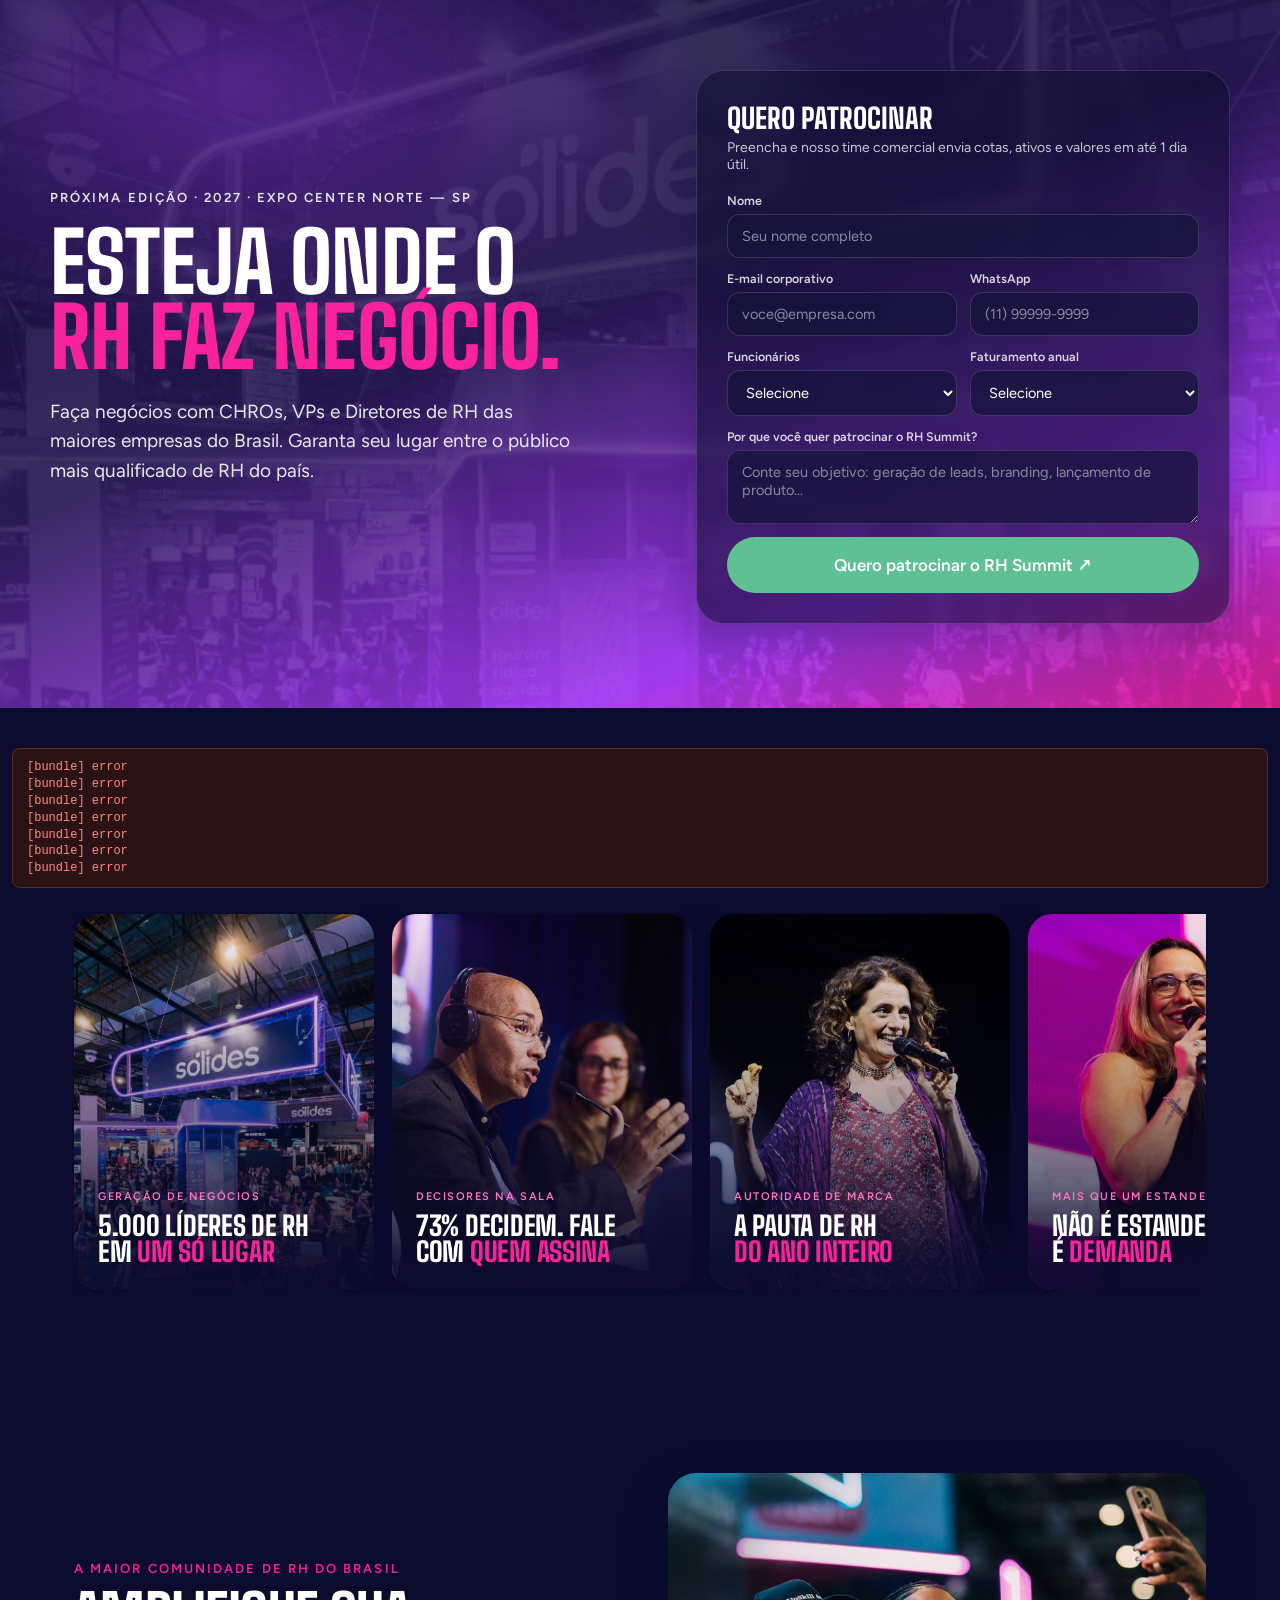
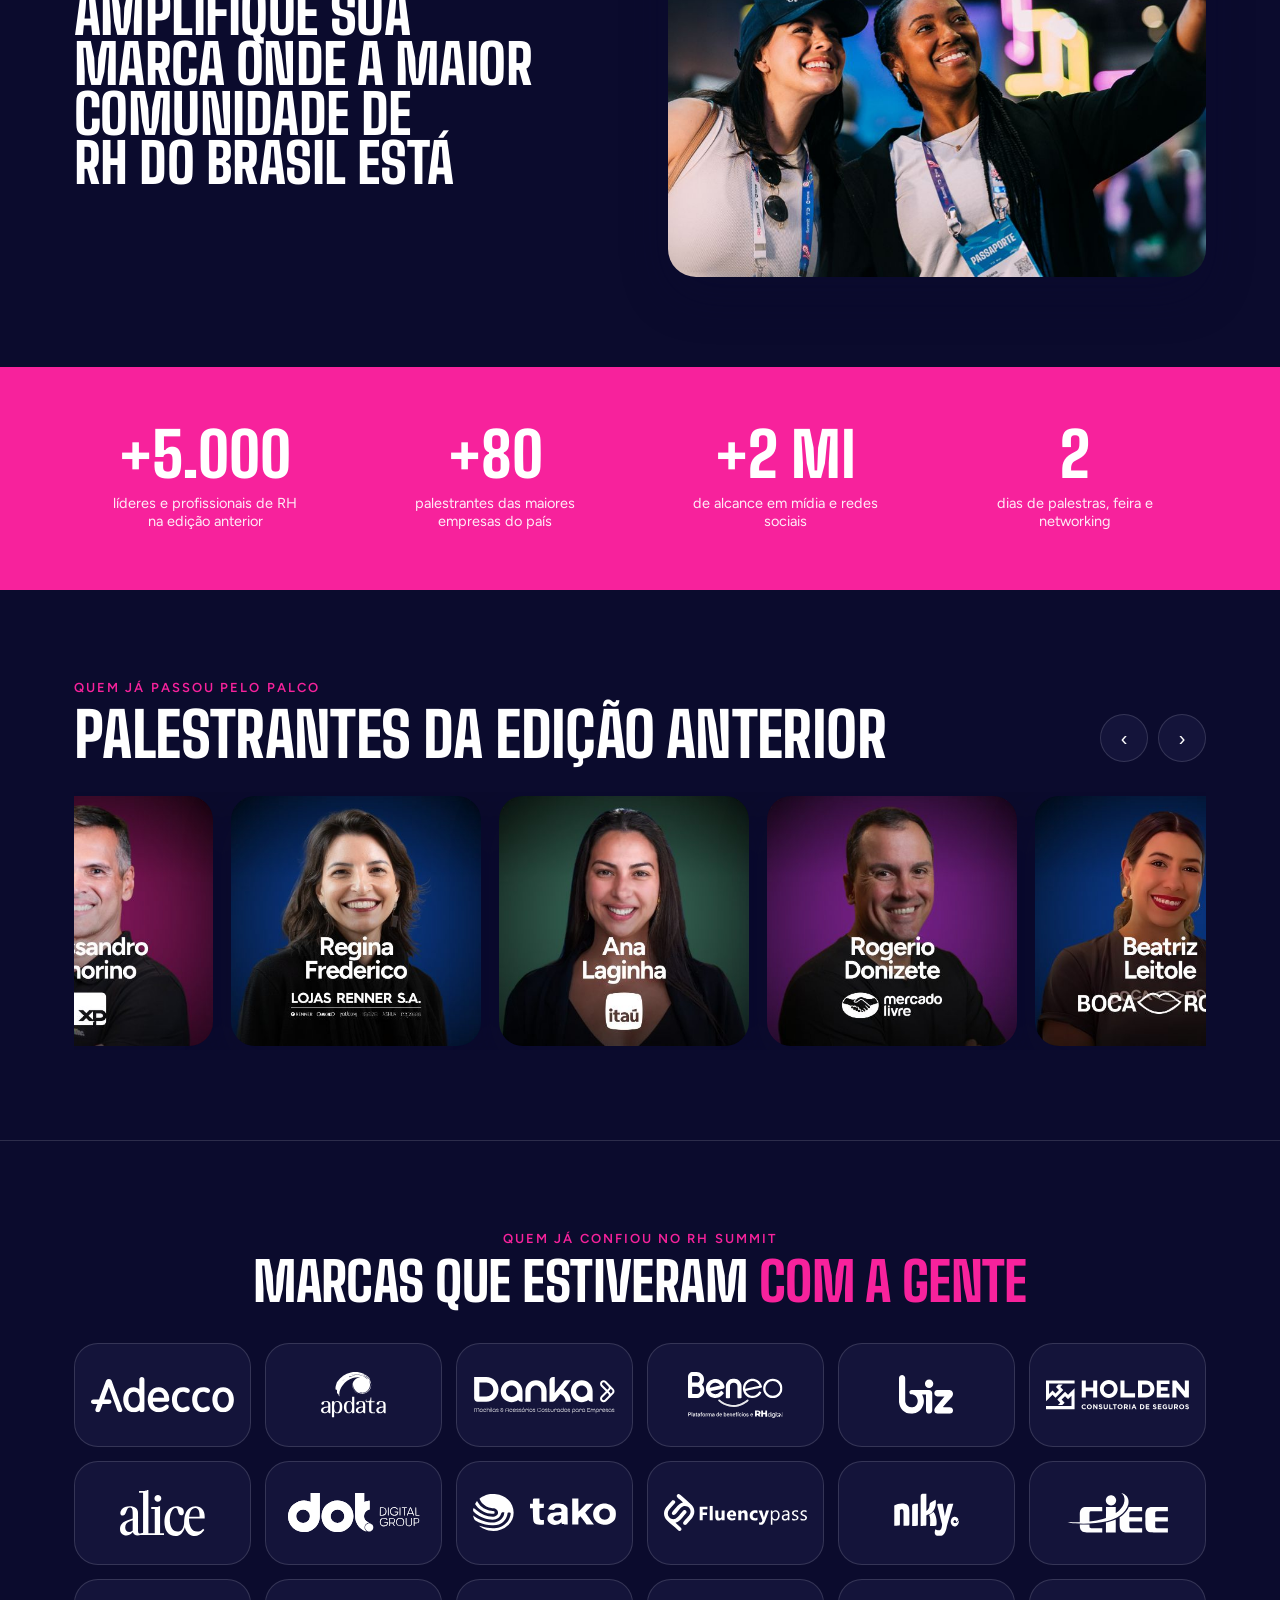
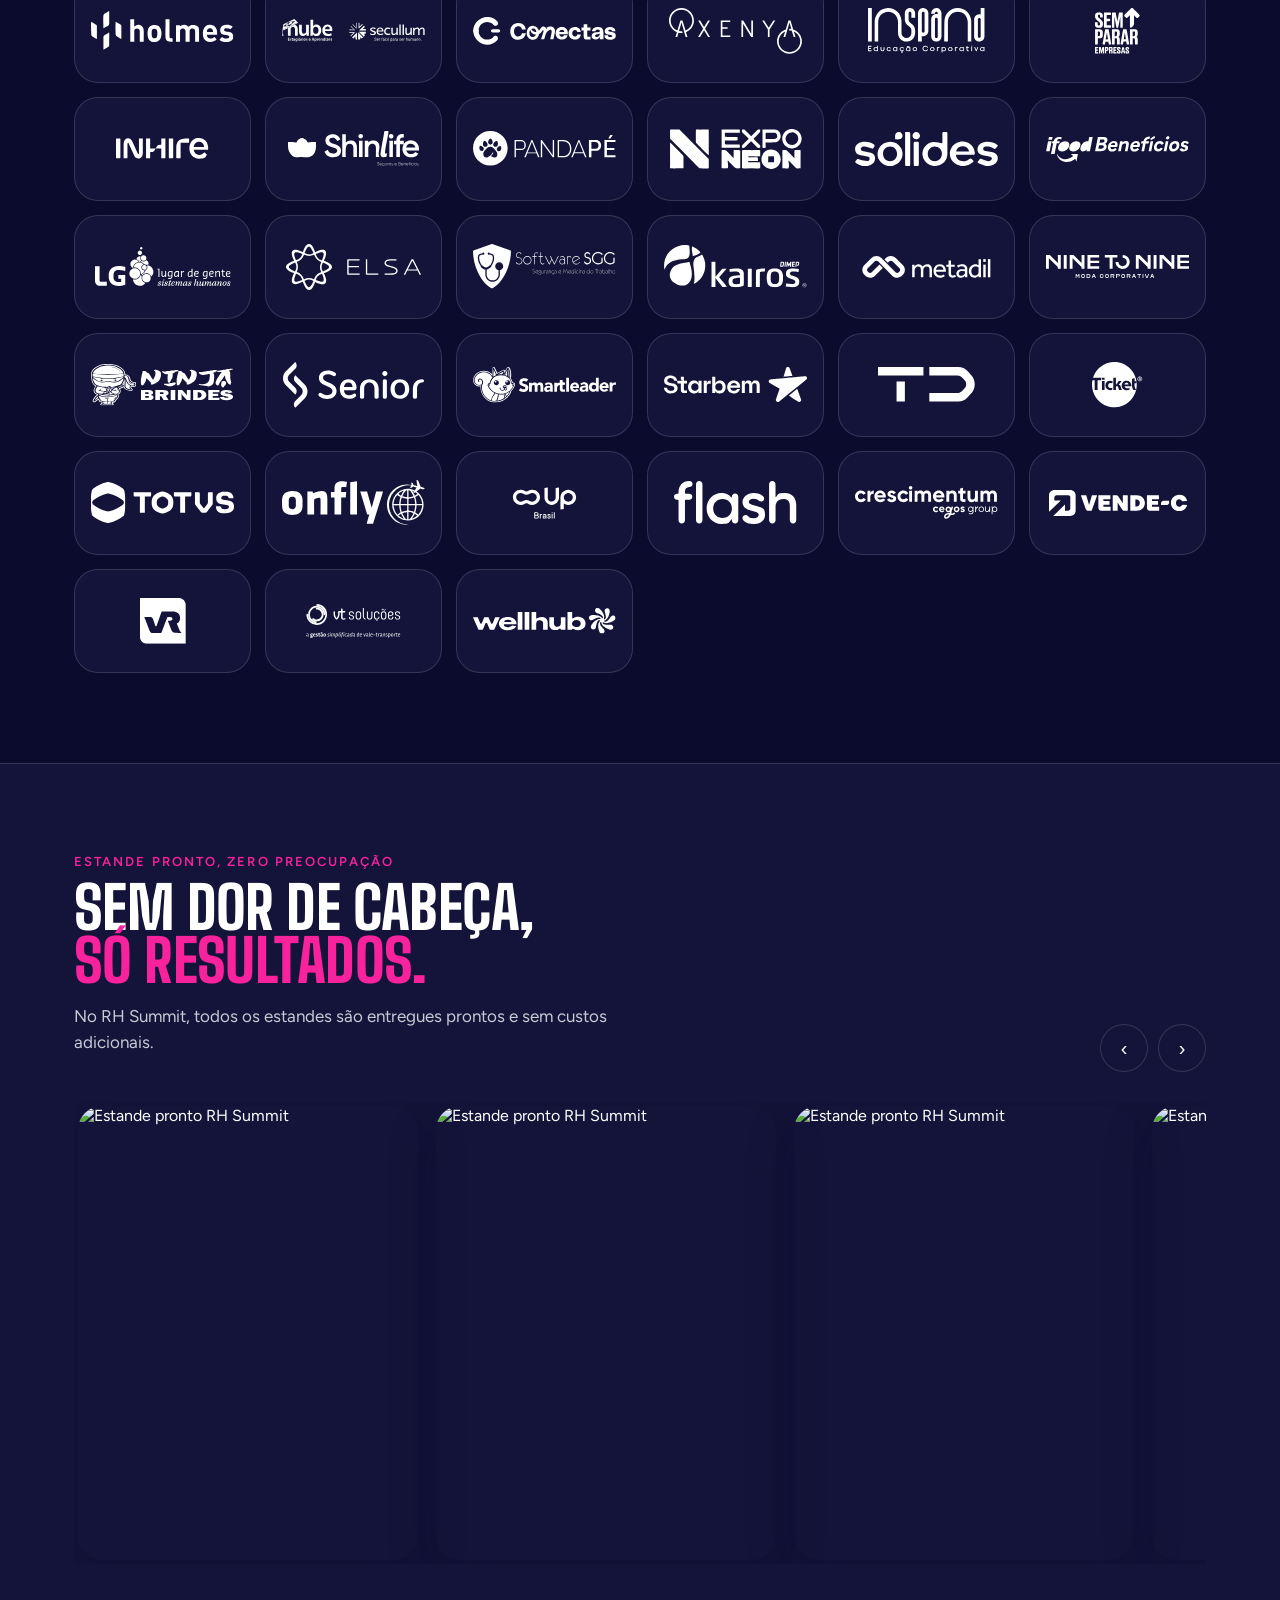
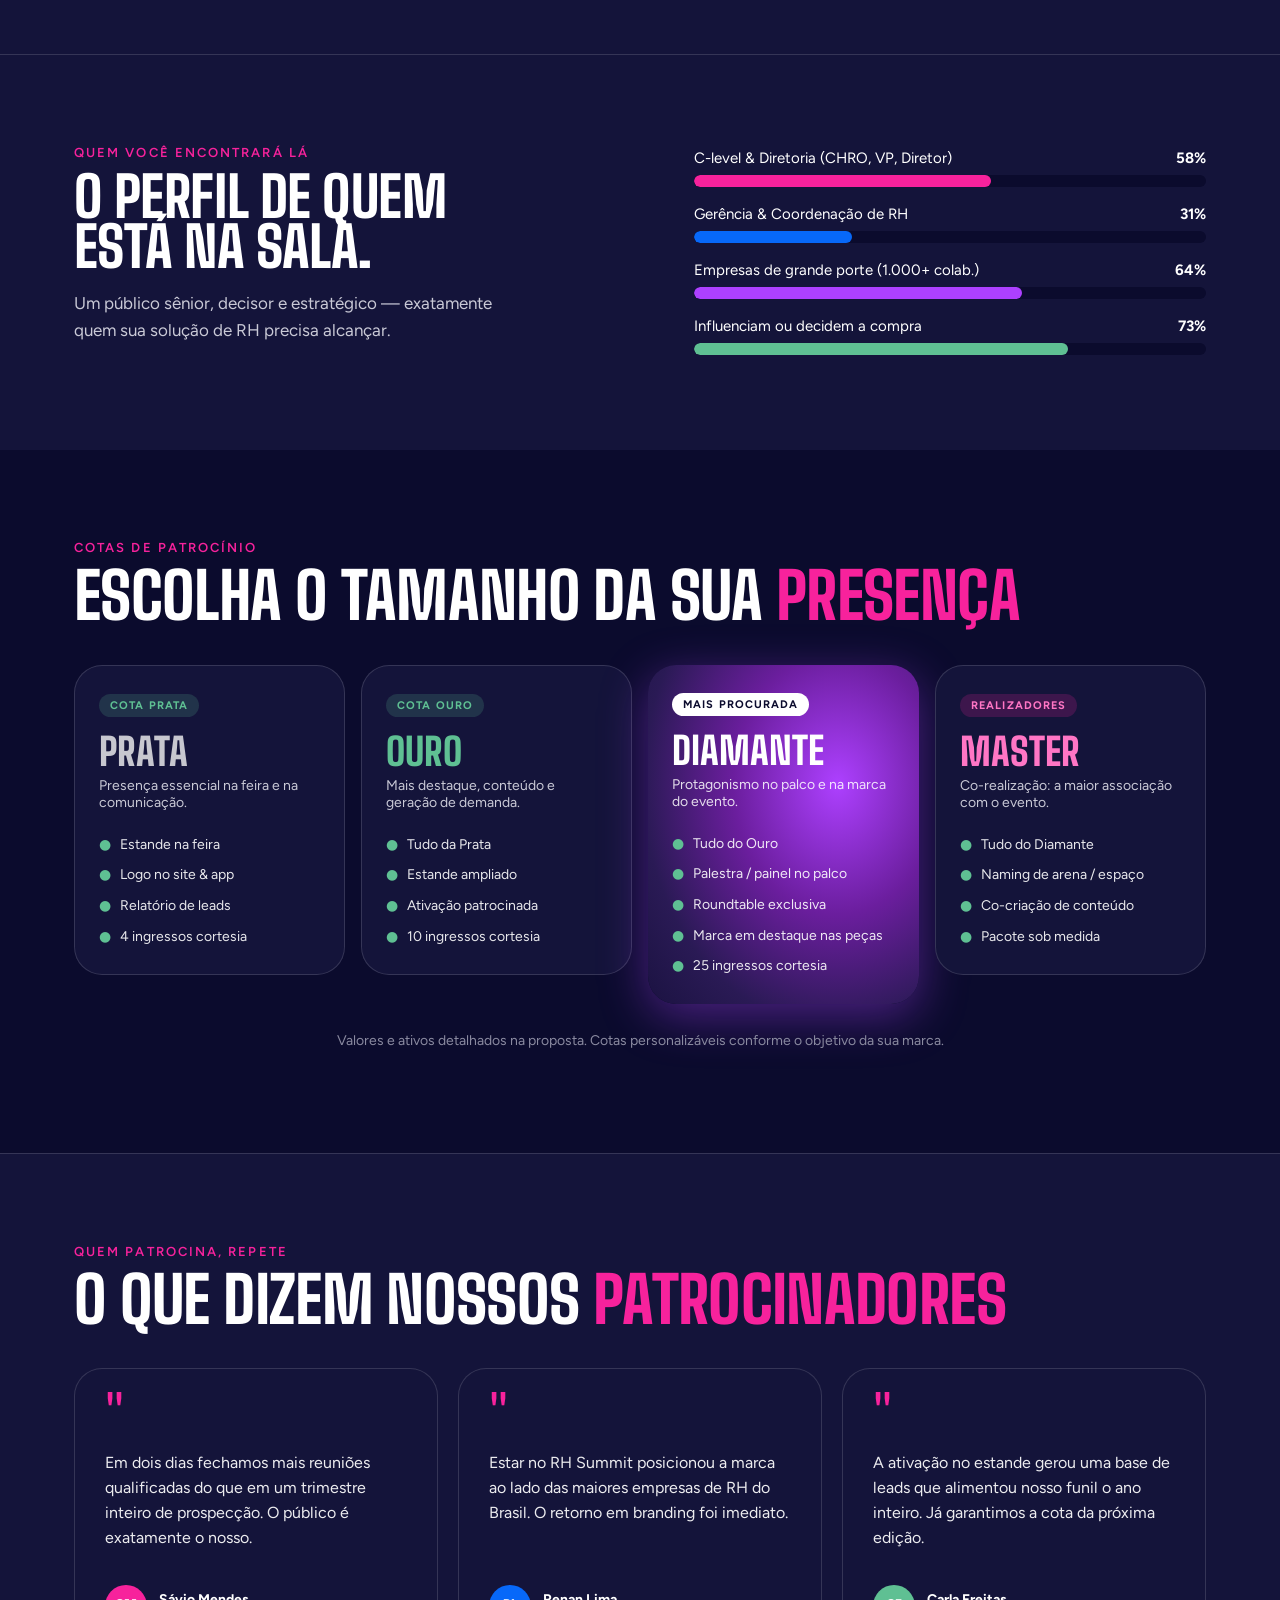
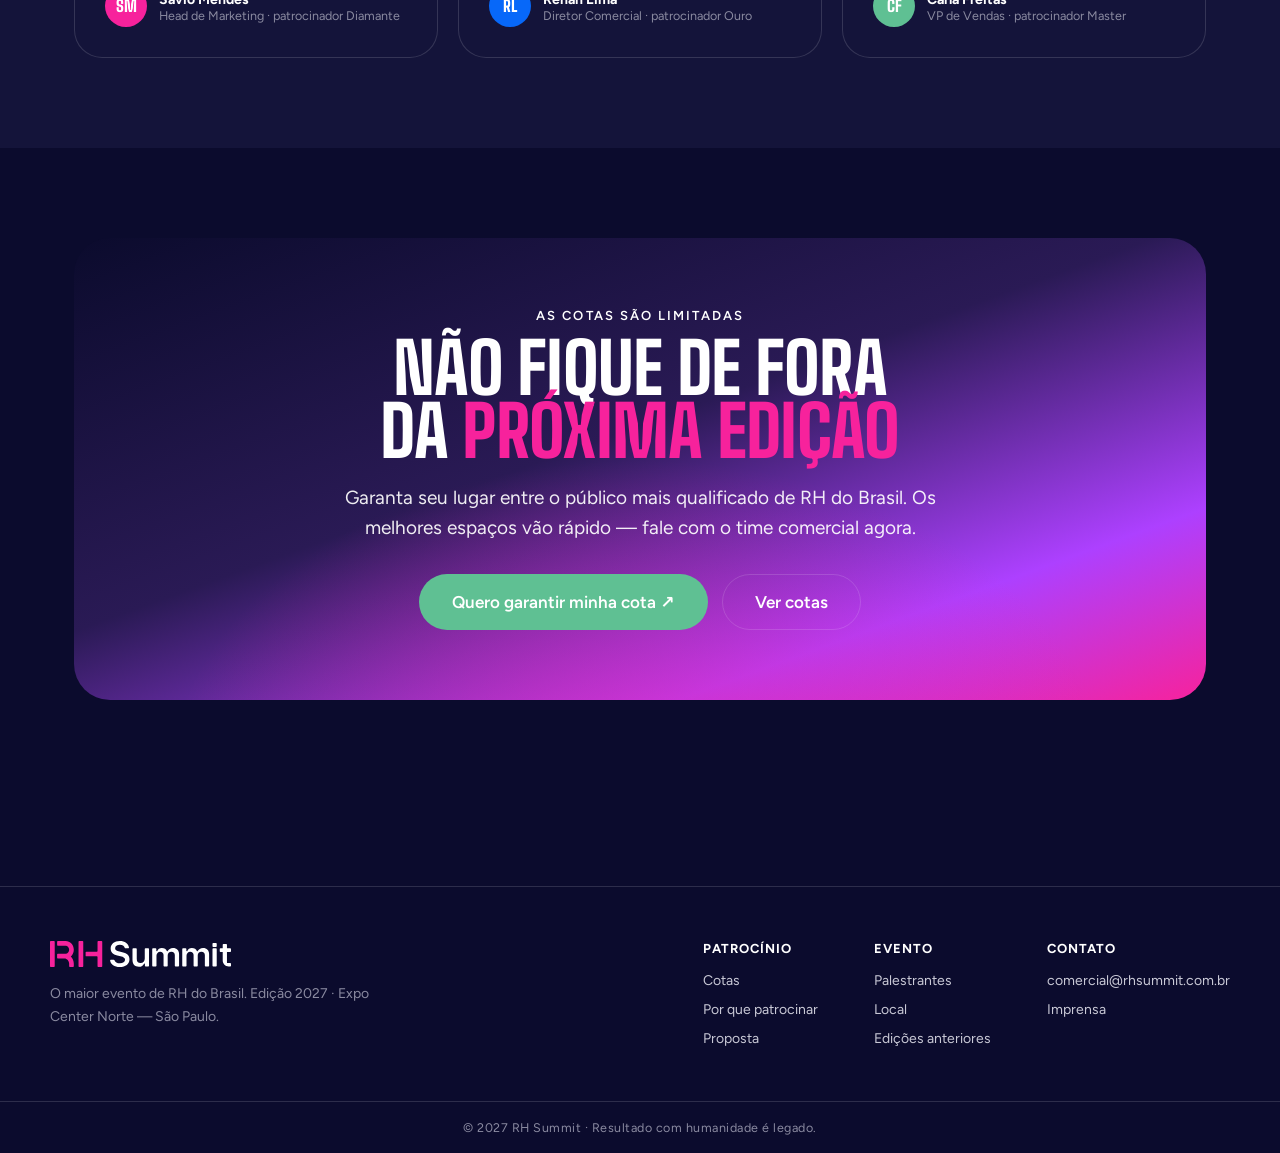
==== index.html @ 65bd001e "Add files via upload" ====
<!DOCTYPE html>
<html>
<head>
  <meta charset="utf-8">
  <title>Seja Patrocinador — RH Summit 2027</title>
  <style>
    * { margin: 0; padding: 0; box-sizing: border-box; }
    body { background: #0B0B2D; display: flex; align-items: center; justify-content: center; min-height: 100vh; font-family: -apple-system, BlinkMacSystemFont, sans-serif; }
    #__bundler_loading { position: fixed; bottom: 20px; right: 20px; font: 13px/1.4 -apple-system, BlinkMacSystemFont, sans-serif; color: #666; background: #fff; padding: 8px 14px; border-radius: 8px; box-shadow: 0 1px 4px rgba(0,0,0,0.12); z-index: 10000; }
    #__bundler_thumbnail { position: fixed; inset: 0; width: 100%; height: 100%; display: flex; align-items: center; justify-content: center; background: #0B0B2D; z-index: 9999; }
    #__bundler_thumbnail svg { width: 100%; height: 100%; object-fit: contain; }
    #__bundler_placeholder { color: #999; font-size: 14px; }
  </style>
  <noscript>
    <style>#__bundler_loading { display: none; }</style>
    <div style="position:fixed;bottom:12px;left:12px;font:13px/1.4 -apple-system,BlinkMacSystemFont,sans-serif;color:#999;background:rgba(255,255,255,0.9);padding:6px 12px;border-radius:6px;box-shadow:0 1px 4px rgba(0,0,0,0.08);z-index:10000;">
      This page requires JavaScript to display.
    </div>
  </noscript>
</head>
<body>
  <div id="__bundler_thumbnail">
  <svg viewBox="0 0 1200 800" xmlns="http://www.w3.org/2000/svg">
    <rect width="1200" height="800" fill="#0B0B2D"></rect>
    <text x="600" y="420" font-family="Arial, sans-serif" font-weight="900" font-size="150" fill="#fff" text-anchor="middle">RH</text>
    <text x="600" y="520" font-family="Arial, sans-serif" font-weight="700" font-size="60" fill="#22d3a8" text-anchor="middle" letter-spacing="6">SUMMIT</text>
  </svg>
</div>
  <div id="__bundler_loading">Unpacking...</div>

  <script>
    
document.addEventListener('DOMContentLoaded', async function() {
  const loading = document.getElementById('__bundler_loading');
  function setStatus(msg) { if (loading) loading.textContent = msg; }

  // Error sink persists across replaceWith since it's on window, not the DOM.
  window.addEventListener('error', function(e) {
    var p = document.body || document.documentElement;
    var d = document.getElementById('__bundler_err') || p.appendChild(document.createElement('div'));
    d.id = '__bundler_err';
    d.style.cssText = 'position:fixed;bottom:12px;left:12px;right:12px;font:12px/1.4 ui-monospace,monospace;background:#2a1215;color:#ff8a80;padding:10px 14px;border-radius:8px;border:1px solid #5c2b2e;z-index:99999;white-space:pre-wrap;max-height:40vh;overflow:auto';
    d.textContent = (d.textContent ? d.textContent + String.fromCharCode(10) : '') +
      '[bundle] ' + (e.message || e.type) +
      (e.filename ? ' (' + e.filename.slice(0, 60) + ':' + e.lineno + ')' : '');
  }, true);

  try {
    const manifestEl = document.querySelector('script[type="__bundler/manifest"]');
    const templateEl = document.querySelector('script[type="__bundler/template"]');
    if (!manifestEl || !templateEl) {
      setStatus('Error: missing bundle data');
      console.error('[bundler] Missing script tags — manifestEl:', !!manifestEl, 'templateEl:', !!templateEl);
      return;
    }

    const manifest = JSON.parse(manifestEl.textContent);
    let template = JSON.parse(templateEl.textContent);

    const uuids = Object.keys(manifest);
    setStatus('Unpacking ' + uuids.length + ' assets...');

    const blobUrls = {};
    await Promise.all(uuids.map(async (uuid) => {
      const entry = manifest[uuid];
      try {
        const binaryStr = atob(entry.data);
        const bytes = new Uint8Array(binaryStr.length);
        for (let i = 0; i < binaryStr.length; i++) bytes[i] = binaryStr.charCodeAt(i);

        let finalBytes = bytes;
        if (entry.compressed) {
          if (typeof DecompressionStream !== 'undefined') {
            const ds = new DecompressionStream('gzip');
            const writer = ds.writable.getWriter();
            const reader = ds.readable.getReader();
            writer.write(bytes);
            writer.close();
            const chunks = [];
            let totalLen = 0;
            while (true) {
              const { done, value } = await reader.read();
              if (done) break;
              chunks.push(value);
              totalLen += value.length;
            }
            finalBytes = new Uint8Array(totalLen);
            let offset = 0;
            for (const chunk of chunks) { finalBytes.set(chunk, offset); offset += chunk.length; }
          } else {
            console.warn('DecompressionStream not available, asset ' + uuid + ' may not render');
          }
        }

        blobUrls[uuid] = URL.createObjectURL(new Blob([finalBytes], { type: entry.mime }));
      } catch (err) {
        console.error('Failed to decode asset ' + uuid + ':', err);
        blobUrls[uuid] = URL.createObjectURL(new Blob([], { type: entry.mime }));
      }
    }));

    const extResEl = document.querySelector('script[type="__bundler/ext_resources"]');
    const extResources = extResEl ? JSON.parse(extResEl.textContent) : [];
    const resourceMap = {};
    for (const entry of extResources) {
      if (blobUrls[entry.uuid]) resourceMap[entry.id] = blobUrls[entry.uuid];
    }

    setStatus('Rendering...');
    for (const uuid of uuids) template = template.split(uuid).join(blobUrls[uuid]);

    // Strip integrity + crossorigin — blob URLs from a file:// document inherit
    // a null origin, so crossorigin forces a CORS fetch that SRI then rejects.
    // The manifest bytes are ours; SRI protects against CDN compromise, not this.
    template = template.replace(/\s+integrity="[^"]*"/gi, '').replace(/\s+crossorigin="[^"]*"/gi, '');

    const resourceScript = '<script>window.__resources = ' +
      JSON.stringify(resourceMap).split('</' + 'script>').join('<\\/' + 'script>') +
      ';</' + 'script>';
    // Inject after <head> so the DOCTYPE stays first; prepending the script
    // would push the parser into quirks mode. DOMParser always emits a <head>
    // (synthesizing one if the source HTML omitted it) but may carry
    // attributes through, so match the full opening tag. slice() rather than
    // replace() keeps us clear of $-pattern substitution in resourceScript.
    const headOpen = template.match(/<head[^>]*>/i);
    if (headOpen) {
      const i = headOpen.index + headOpen[0].length;
      template = template.slice(0, i) + resourceScript + template.slice(i);
    }

    // Parse the template and swap the root element. Scripts inserted via
    // DOMParser/replaceWith are inert per spec — re-create each with
    // createElement so they execute, awaiting onload for src scripts to
    // preserve ordering (React before ReactDOM before Babel before text/babel).
    const doc = new DOMParser().parseFromString(template, 'text/html');
    document.documentElement.replaceWith(doc.documentElement);
    const dead = Array.from(document.scripts);
    for (const old of dead) {
      const s = document.createElement('script');
      for (const a of old.attributes) s.setAttribute(a.name, a.value);
      s.textContent = old.textContent;
      // text/babel scripts with a src: fetch and inline. transformScriptTags
      // does XHR against the src, but blob:null/ from a file:// origin is
      // silently dropped. Inlining makes it a plain inline babel script,
      // which transformScriptTags handles unconditionally.
      if ((s.type === 'text/babel' || s.type === 'text/jsx') && s.src) {
        const r = await fetch(s.src);
        s.textContent = await r.text();
        s.removeAttribute('src');
      }
      const p = s.src ? new Promise(function(r) { s.onload = s.onerror = r; }) : null;
      old.replaceWith(s);
      if (p) await p;
    }
    // Babel standalone auto-transforms type=text/babel on DOMContentLoaded,
    // which fired before we swapped the document. Trigger manually if present.
    if (window.Babel && typeof window.Babel.transformScriptTags === 'function') {
      window.Babel.transformScriptTags();
    }
  } catch (err) {
    setStatus('Error unpacking: ' + err.message);
    console.error('Bundle unpack error:', err);
  }
});

  </script>

  <script type="__bundler/manifest">
{"4d6c2e89-389f-433b-8427-89cf86539f0a":{"mime":"image/svg+xml","compressed":true,"data":"H4sIAAAAAAAACmVZTY+ctw2+91cI23No8VNkEedQAcUcstc57K2ot7YBNwkSN87PL6ivd7I9DR6KL0VKJPVI8/1vv38s3z5/+Prp/RNLa0/l0+vnj5++vn/SWp/K759fv/395z/eP9VSS46XIf735y9f3j/99PNPr0/lj/98+em390+fvn795W/v3n379g2+Mfz868d3VGt999vvH59++Mv3v/zz66fx1Xe//vfL6/un199ff/r5w4en8q8vn395K/vw/ukZWQhaqR2FDaqXWlCrAlORgHDSgooNOAoSA7J0VHRoXpAR1CTHCVAKcgDV1K8MtuENRRyadhQhUL3UhBvU1FNAssQKUpACsGFHIQWWEjlpYH5Wgay0CkEYZTjObeOO5C3Nn3FSBIwSDSjiwsgNvHE/2ALcC1JTYCzoDtYKMgsIF6oE6PYjsgeQFkKBRtxR3KBKITbQETMZmBVqBo3kYJYArto3FkEIx4KiAuFFIqAh53wBrBt3TMPO1ziagUsRRVAviPm5Fm4CTNQRldNtNoNaMdVrRsPqoDqwQ2sb35BycXOWYe6oUW4JFTaCZpbYoWFhc/Ca+hJQW5GqIMwFKVeFi5CDpD6LjCgn7ii1Zk6d8QxfpHBG1R6wBriOFJmYdGaWoAJz4ZxPMgdUcj4KBBL7ESko9ak1qIodqSp4FNI2V8k0UyY3zUIPRmHwin1gxqINpNoIXyFTBVA99PW73NhVHy/PaEqg6VQFIe9oVoEOLmhmIK2gGFjm+cYqwIp3FgRm7VvOYaCIBW2mlhCDRivY2AEP7tgCsxDOuFMFwZL14E4X5qxSuq/5+pYffzxT8MFfZ8nFXfiG7g4cHT0Malx6USnbwbGz8YpLMgdD+5aL0/h8mZG0iun2ML/xjwMLTSx6Q0//Od0OMN7ydJtBhlVEP7AJCNFdOGY9LjEL+IgNI8tXuIJrTo6Se7fwbWDJzxChPupVh4pFmMAtg6g2v1MI1I4tvaIxfc21bVZHQYSCZba02oA27GjkmXBnWF1AswsYsMvBbAiOD1u35GfJNSq0hy3RcBC/tm6m5sszs2v6qwaVSDtzcObowoWz8qQVIyAJu3BAiPKPE8fAjdp9TMB0Y7FckM7S6ujhU54nlY2jQFa3W3DEoXcMh6rjsyHP8myKZZshRIjmZZlfOG7LjbsgZyn27ZagQxAXliqAbZSEZb+SmgFs/H/uXnrTD6EAp7gwN1CSe8Ka8225MzTl4694jO69/V34xpkv0TqzxczppcfYsh8JO4jEwdm2Pdp9xKt0Y2oC5p3JLE+FJS9MVqHpXDeSg8e6ks98ofHdlOc28Phu2BnbVLUs+xvflh/3te19+zXTohVmEkBcaZNpwpmgO41uK81enjmPyzycRz5wZwzLo3/Cwnl8Oq/0aBce+WH3WcXp/5TPIm9lmRktQMueZEK88WAM3hmpjazYaoSjjx4jC89JVnFZ3/Lj1DJznJ7mN76t6V+eiY3ztEFmQOFO2RUGDxq4kLRIAtOyzx1IysAhq022vsSzSw4tHqk8GgsWEtOsyIVvJIjQpFOmfJVLj6OB02Vn4znNPXccc7olJ2pgmISlaaYCVQGJKJRb22zjTkmjXK9xMkyWlkejZslu3JKf6BXWkh9/[base64]/twOXp4pZBKuFQtXpNGV1wdcM0XbaRAbv+0QW75ThavWh9IpnFsmD6UUniy9UzgO8rJTM5okazipu/HbFrHkp0WEEthDC4jq0PgqJTfJ0+CMO3uSqNMiNn7bIpb8+ON5qlzueh46V1StEbB2ajbvFFutqc+CW1Y2ftsglvw0iMacdPd4bcHDyx1Vcqj2OE409HeD2Phtg1jy44+hwcMmWHV42CvN+pNOOuryUtNB5S4rG79pD1t+ynrZOWU/7V/twfLqhJ0sqRReeoYx9Zadjd+2hy3f7cGSSuFV/slwXa/2YEy5W9d4tiU87cF43sx2ezDlUTK7PViL3IRTY41G9z3toTUe3+9xry35xu4OeQtQvrpDplRe2XZ3yCtQXplW/edVQ+x0h5GPfo2yjIvM6g6etECv7uB55barPXhg3pWPa3/uBhdX4ryZqG6uNOHFjUTBLNUWzuagLneseU7L4UpYAyS56aJcmMe6HbI0cfs/snTpLRZ0zGw8prmvaQ9bmm4dsjS9tkOWVlCHLO2nq2+fPn99ffrh+3f5MLXfp/LdiStCrVxqZ29AtZUKtVZEVPci2oCRSlNAy0vjwmgN1LxvTBjgef/Ke19eMMxAM5pIgq/[base64]/[base64]/Ma3OXs/Ti217TTmtpo9YMlX57OPWz73sewlAhVRfv2uWlmrV+ptres5MP76j5YmHo6M/Gvjh/8BVNYLpj8ZAAA="},"b2f04601-a738-4875-b72c-2848ff85d4c3":{"mime":"image/jpeg","compressed":false,"data":"/9j/4AAQSkZJRgABAQAAAQABAAD/[base64]/2wBDAAYEBQYFBAYGBQYHBwYIChAKCgkJChQODwwQFxQYGBcUFhYaHSUfGhsjHBYWICwgIyYnKSopGR8tMC0oMCUoKSj/2wBDAQcHBwoIChMKChMoGhYaKCgoKCgoKCgoKCgoKCgoKCgoKCgoKCgoKCgoKCgoKCgoKCgoKCgoKCgoKCgoKCgoKCj/wAARCARMA3ADASIAAhEBAxEB/8QAHQAAAQUBAQEBAAAAAAAAAAAAAgABAwQFBgcICf/EAE0QAAEDAgQDBQUFBQUGBAYDAQEAAgMEEQUSITEGQVEHEyJhcRQygZGhI0JSscEVM2LR8AgkcoLhFkOSstLxJVNjoiY0RFSDwnPi8kX/xAAbAQACAwEBAQAAAAAAAAAAAAAAAQIDBAUGB//EADcRAAICAQQABQIDBwQCAwEAAAABAhEDBBIhMQUTIkFRMmEUcYEjQpGhsdHwFTPB4SRSBkPxNP/[base64]/[base64]/V0/[base64]/[base64]/[base64]/[base64]/[base64]/vXLtMaZ9hdcXU/[base64]/mmL/[base64]/[base64]/dytx0fks7FY/7s5Qi+S6cPSchI3fqoS1XZG7qEsUZMtjErkJrKctUbgo2OgEyIoSmmKgSmKRKYlOwGKAoigKQC5rtOGxelC4sbrtuF9aZSX0spyfXE3GtRhqJoR2VBoM7FGXpX+i80rtKl69RxFt6d/ovLsR0qnq7/[base64]/1UjmrPPsjiglGio6NZuMM/ujlsPFll41pRvUI9ksi9Jx8oVd6mldoqz3KMuySGcVE4p3OULnKIMRKjcUnOUZKVkGEXJsyAlNmTsQd0xKG6a6lYD3Xb8Jm9MVw4K7fg/WnKmvpZTk+qJ0zBojDU7GqQNWc1FHEG3pn+i8pxTSsevXK5v93f6LyXGBauk9Vav9sol/[base64]/h8ihF8jyv0M42V6qvenleq7nJSYlIJz1G5yEuQEqDYWEXICUxKEpWIIlDdNdJFgPdNdKyfLdNMKEN13XBfihcuHa1d5wI28T1bF8NFOVcx/M6xjbqQMKsQwk8lbjpSRss7ZtUbMeriJgf6LyHHGEYjKLc17y+gL2OHULgsV4HmqKySVktsx2sroSTi0Q/DznlTieYOaVG5q7yfgavbfJlcs6p4QxOP/wCnJ9FFxZo/[base64]//DpvRQi/UTzP0M83kOqhcVPK3VQOCciKkRkoSUZCEhVk0wUyKycBIkDZEGogEYCBgBiMRo2qVoQMBkS73s+hzd42y4uMBd/2bAGeUeStgUZnVfmjvaWk02WhHSabKzSxAhaEUItssrZ1IrgzmUY6IH4eC+5at6OEdEfdNzWshMsh2YAwxpHup/2Sw/d+i6RkI6KZtO1Pcy5SaORfgcbhbID8FTn4Wpprh9Ow/wCVd+2mF9giFKOikssvksjlaPKKrgDDpfephr+HRY1X2Y0Ml+7EjD817j7G0nZMaBv4Qped8ol5kX9SR861fZS+5MNR8wsqo7La9tyyRjl9OHDmH7oUb8LjP3QjzI/AVhfcT5RquzjF4wSIQ63RZNRwZisN81HL8Avr52EM/CoJMGYeQ+Se6DF5OBnxrUYDVwnx08jfVpVKTD5G6Fjh8F9lz8PQyXD4mH1asuq4MoJb56OE/wCVP0P3IvS4n1I+QXUbhyUD6Zw5L6tq+znCJb5qMA/[base64]/[base64]/RbM10R5hZmOxf8Ah01/wldIYx0UFXSMnhcxzQWkaquLpl+SLlBpHi00fiKrOYu/xrhgtDpKUE/[base64]/pmv8/[base64]/[base64]/VYpdnYguCUuXR8NWdIFyhfqruGYiaWUG/hRB0+QzRco8HpFObOKut1C56gxOGZjXCQAlbNPVRu++35qrLBrk0abPBrbfJaDU5Yna9pGhBCkbqs7OhEg7kEahZWJ8PU1aCXMs7qN10LW3UjWXTU3HoJ4Y5F6keVYrwlUU93QjvG/VczUUkkTiHsLSORC98MDXDUXWVinD1LXMIfGA7qN1assZcSMssGTHzB2v5nhzo7bhRFtl3WOcIVNJmfAO8jHTdcnPTOY4hzSCFJw90RhmUuPczihKtOisonMUNpcpEBQlTFnkgLEJD3EYdqu57Lnf+LuHVq4gtXadmIIx1o6tV2NGTVzqF/df1PZ4L2CtNvZRQR6BW2x6LJLs6sJcELiV5F2ktP7euecYXsTmaLyjtMitjUR/wDT/VadIrlRzvFJ7YRf3/4ZwjmqIg3V4xXQmFb3jOUtU0UTmHNNneNnOHorphQGBReJFsdbJdMijxCrhP2c8rbdHFaFNxZjFNbJVyEDkdVQdAonQHooPAjXj8Xzw+mb/idRT9ouNRDxPa8eYWlB2p4izSSCN3xXAuhI5ITCb9SovAbYeP5/d3+iPUqftX5TUZ+BWpTdqWHyWEsckfwXjQpyDdP3DlB4ma8fj0/3op/59j3uk7QMIntaqDCeui2abiehmH2dbEf8y+bmwOARd3I0+Fzh6FQeNm2HjWOX1Q/mfT8WMxP9yoid6OVlmJE7OaR5FfLLKiri0ZPK23RxViPHsWpz9lWTi38SlHTbuiz/AFXTP6k1/A+om4geYRjEG21K+ZoeOsep7Wq3O/xLRpu1LF4dJ44pR5hN6Jk1rtHL9+vzT/7Po6mrWOcRm1Us04IvdeA0fa8xrwaqit1LHLu8G46w7F6cOhlLSeTtwqHo5N+kbeKXMJJnY1c4DTqsWodncSVXkrmyC4fmv0VKuxSnoYHT1krIYmi93m11pw6dxB5IpUjJ49q4qPBZpJToGFfL0rs8jndTdegdp3HDMckNJQE+zA+J/[base64]/hcQtqPjjiCNmUYlUf8AEs8YaiHHEv5f3NDy45c00fWUj4oml0sjWgdSuD437SMKwKB8dLK2qrLENYw3APmV8/VnE+L1oLaivqHtO4Lysl5dISXEk9SpeTlycZHS+39yEsqX0j8S4xV45ic1bXSF8sh+AHQLFctCWMqnIyxstUYKC2rozu/[base64]/fWS7/AM0WR8o1G1BClbV23WN3/[base64]/[base64]/8AZ4E+Oyjcxdvj/B9bhznOEZkiH3mhcrNTlhIcCCrHj90VwzRmZ+Rdf2ai3EMQ6grmSxdR2eeHiOn9VPGuSnVv9mz3OnjuArbY/JKmj8IVxrFgl2drGvSUnx+S8q7UY8uK0xtuw/mvYHx6LyrtajLa2icBu1wWnRv9oc7xZfsV+Z5/lCfIEhuiK655x8DNjB1KEwhStKcfVKiaoi7kcwEDqe/JWm9eqI/NRLUuCiaQITTAK/8ABKzSEmSX2KDacHkjFNorgaNtFMxoIUGi+DM8UuuoRGk02Wm1gRd2CFU0aYzMSSjtdQPptNQugdEOigdCOiI3Ek5nOS0gIuAqNRSk6ALqXwXG2irT0+m2ivUrKJT+DjamnLdxZUWVNVRyZqaZ8ZHNpXTYhTG5JtZYVXDuqMrfaLsGZxfZI3jbH4GZI694/[base64]/mhM6omRCZEbg8ssSzHXVUp5dE0j1Vmeq5svxxI5pddFCZd9VFM/VQl6xSfJ0ILgsmTRLvPNVc6WfzVbZekWxIiEnmqYeiD0rHRcEiMSeaoh6IPRY6NBkxWvhWO1dA8GGU2/CTouaEnmpWyW5pqdEJ44zVNHsvDfG8FTliqz3cm1zsV31FVxzMBY4EHoV8xxTEHQrp8A4rrMMc0B5kj/C4ocIz+zFGeXD16l8e/wDE+iInDQq1GV5/[base64]/wAP7HZUrfAFcazRQ0bHMjaHixsrjRosEnydzGvSiB7NF5d2ux2fQO83BesOGi8y7YI/7rRP6SEfRX6R/tDF4lG8K/[base64]/3iuTm7O9p/pESnBQEpgVQaSZpUzDayqByla5NMC406KRrtFVa7VSNeLJjJXOTZ1E9/[base64]/MKMsEZ8x4ZKGpy4OJ+qP8AP/s+g43qdrguUwDiSixWAPpp2u6i+oXQxStdqCFlljlB0zo4s+PMt0HZdFikReyia5StKiWkoA2sllHJMCjCAI3barzfthH/AIXSnpN+hXpb7ZbLzntebfAY3c2zNWnS/wC4jD4j/s/qv6o8iOxUXVFdAT4l28Z53WrkSa6YpA/NWGCwgdb8kfNt1GDZykb1SZbFhBG0WQjRE09VFl6YQHJON0r6pE9FEmPe4SvZRhx6J9yihbg+e6Q6IfJOig3BXtuk/[base64]/ZHUR0/FkZkt4m2F0N0rJRVuj0/B+BML4fwl01VGJqki5LhdZdXhdPXMEcFOxt9SRou+xyN9ZRThp2BIXn7ppYsOq2xZhKzUW3XOlPc7TOj5e2PRi1nCLNbMa4dRYrObwhQzeB8hhlv1sqnCvE1VRYw+lxGQva51ruXd41hUveRVERL4pRdpHJSbyRdNlKUJq6ODxDs/qoGOfTyiRo2XIVVLNSTGKdha4dea9pwyd4Jp5bh7NFncYYDHiNG+VjQJ2C+nNSx6hp1MjPAquJ5DZMp5YnRyOY8Wc02KjLStpkIzukisll1QAycBE1qfIbpiAukSiyFItTEA4oHFSlhQFqKFZ6gx2nkjLwqrSR6Ii/Ra7OftLbJNFYjk0Wa19mqaGVOxbTThN1YaFRheALq0yS6LDaKRuqjcbKZxBQObdPcJwAadVO21lXym6nZdOxbSMsuVXlh1Oivs1KZ7ASU1IThZgzRdAqUrLLdni1WdWRWGisUrKHDbyZMoVSUK/K3RVzFdJ8l0DNkGqhIWk+DyULqclUuDNEWmZ5aUNldMB6J20xJUaLtjKOUlLIVptpCeSkbREqSgQp/[base64]/[base64]/[base64]/[base64]/[base64]/wAb08HcZyX6/wDRu41xPW1rS3OWt9VzWcucS43J3KKd12aKvGdVDzXN8m3F4fh0sX5S5fb7b/Ust2SIuUzCpAN1txM4GvhbIbXOuyMNBCexF9k4Fle2cmMAgLnmnO4shBsi9VEt9gthsmv1SFyPJIjVIkP8k/mm5orIChAczuit8UPMdEbfqkNBDXRONNtbJgdU/[base64]/[base64]/Z/EIge60c4t8V9EyQMqqCWIi4c1fIFDWOpK2Gdhs5jw7RfVfCWLx12C01SCCCwXVeqjT3GvSTuO34PP38PVcb6ljiBG12Zlx8iudwrgDEJ+Im1Lg0wBwNmDb0Xo/aHjIwqmErGHunGziNgs3hDirKx00DRKxwsW31HmFk8ySuujX+Ghk5XZzXFLq/CMZgpml/s8lhayuUcZgqDHyIuF2FTUUONB76trPaLki+7fRY1TRPZU96BmaBa6ipKqKpYpQfJSq4hPA+Nw0cLLx/[base64]/aGmp1RuE4HRioHVA+oB5hcy/[base64]/dFcoHXWNm9EbggcFK5AQkMjSCchMEhhhOCgT3TAlBRB2qhunDkWIsh9kbXiyqByIOKLAth6cv6KtmKcHqiwLHeJB91XzJw/VAy7E7XVXqd2qzI3q3E4jZSRFmvE4KxlBCzYX7K7HKrUQBeMpPRVZXWvZWZjcFUpwUNE0RveNVXdJbVDKSFVkeVWyRY7/XdOZlnOeQUs5ULAvGTXdP3tzuqWYpw43RYWfXfYpjcGJcH0bGPHe04Eb231BC9Ua4FgIXw/2ccZVPCWMtmGaSjebTRA7jqPNfW/B/FeGY/[base64]/NAc/[base64]/0SJbiYEkow62oUAdZGHD1QOyYHdInogv/[base64]/gS8yT9yCUlxLnElx1JKrlW3xkqB0ZVtEbK5NinjeY5Gvbo5puCidGeiENKi0STPq7sixtmMcOU5JBljAa5R9r+E9/hzKtjfFHqSvMewLG/Y8ZkoJXWZLq31X0Jj1G3EMGmieL3aVzssdkmkdbHLzIJnyJjdBcl7Quey93IDsF6RjlB7PUTQuGjXELisSo+7ebDQq7HO1RjyQp2T09PK+ISQ+JvQJ4KgteWnRwUfDmJ/[base64]/E8HdhVew+Kml/4VGaSqZcGCT/AIV7+KaI7sb8kX7Ppn+9Cz5KS1z90Q/0vTe1r+B8993MPeY4eoT+IbtPyX0CcGon+9TRn/Kgdw1hjx4qWP5KX46Pug/0vF7Tf8P+zwDMeifNovd38G4TJvTNHoq8nAWEv/3VvQqX42Af6XH2yfyPDy5AXL2qTs4wx2rc4PqqsvZjRuvkmeFL8ZjIvwuXtkX8/wCx46DdIleqTdlv/lVR+IVCfsvrW/u6hh9VJanE/cj/AKZnXUk/1POTbohIBOi7efs3xhnuZXfFUJuA8cj2p7+hU1lxv3F+A1a6V/qjli0W80OULfm4RxuPejfbyCpS4Fikd89HMP8AKnug/cT0usj3BmXlBHmhLByVuTDq1nv0so/ylV3QTt3jePVpRUWQf4mH1Rf8CIxg8whMaI5huCPghJsdUbIsX4jLHsDuvJP3fpdPmN7Ji/XkhY0Rlq50INsiuQEGcXQOfqVdCCObqNTJoMuv6pkAclm8leuDkScpO2EmSvfdPZMiJMnDbmyVtUALNa9kQdpumDb7JZT8EiSbDvcXKQdqEIadkrFFEt7Dz/NSMcOahG/OyV9dPmlRJZPcsA80TX2CiafCnzaaqNFm/wByyx9xc2Th91Wa7SyJriL68kUDyEFYViVnNa1Q691k1exRPojidys56vG+ixJx4it2vG6xZm6rkalHotIQtRc/[base64]/[base64]/NSwPzzMb+JwCzGP6qeCXK9rhuCCpWSiueT6BwGJsVJC1ugDQF1OHgWBXH8LVbKvDoJWG+ZoXXYe/YdFZnfudrNDhmuwbKZgUMdrBTtWOzBtJmgKZgULDspmlFjolaFKwKIFStcix0SAaIgEAcjDkgoIDTZOAmDkV0BQrJWTg7JwUhUNaybKOgRXTpgAY282hCYIne9G0/BSpItjtoqvoKV/vQRn/Kq8mCYbJ79JEf8AKtOyQCanJe5NZJrpswpeFMGlvmoYtfJUJ+AcBm/+ka30XWJ7KXmzXTJedk+TgZ+y/BJL5Wvb6FZ83ZHhz/3c8jV6dZOpLU5F7kXO+4p/ov7HkM3Y9Gf3NYR6hUJux+rH7urYfUL24J1NazKvcqePDL6scf4HgM/ZNizP3b43LOqOzXHo72pg70K+kL3SurFr8iK3pNLLvEv4s+YJuBsci1dQSH0Cpy8MYrH79DMLfwr6rsDyCExxu95jT8FNeIz+Cp+G6KX7j/j/ANHyY/CK2I3fSzD/AClQOpJx70Lwf8K+tXUdM/34IyPNqgkwfDpCc9HCf8qsXiT90VS8H0curX8D5M7l7d2uHwSLTz0X1TLwvg0t89DF8GqhUcB4DNe9G1t+imvEl7opfgWm/dm/4f8AZ8ygEXF9ExGtwvoio7L8DlJyNez0Ky6jsiw91+6qXt+CsXiGNlUv/j0H9ORfz/seFZblIDQgr2Oo7H3bwVo+IWXU9keKNuYp43Kxa3G/col/8dyL6ZJ/r/c8xabHy5JOcDtz3813dR2X49GDlY13osyo7P8AiCG96N7gOisWpxv3KpeA6pcKN/qjle8A0O6fvGgXHxWxUcKYzFfPQzeuVZs+EV8NxJTSt9WlTWaL9zNk8G1cP3H/[base64]/su4bHFHFtLRS6UzftJj/COXxUJzUIuTHFW6R0fZj2WV3FbW1tc91Jhl9H28Un+H+a9zw/[base64]/BrMEFtpnrGL8QRwU7tdV5viXEZnme2Pe+y9awDBaI0EMmKsa6ct8QPVcJx1we2XFxPhEYjitqAsuPGk/[base64]/zPr2DivCZNWVcR/wAyvxY7QSWyVMZ9HBfG7auQbPcPQqaPFKqP3J5B6OKKgSX4d+zX6n2fHiVM7aVhv5qyyrids8Eeq+MouIsRiPhrJgf8ZV+DjLGY7Za+b/iRtgPy9O+pP+H/AGfYjZmH7wspBM3k4L5Jg7Qcdjt/fXn1WlD2nY6zepv6hGyPyP8AD4vaf8j6nDxyKMPXzHB2r40zeRjvULQg7YsTYR3kUTkeUvkX4WL6mv5n0bmRBy8Ap+2yVv76kB9CtKDtuozbvaaRvojyn8oPwUn1JfxPbgU4dqvI6ftmwV9s5kb6hadN2tcPSb1WX1ajyZC/A5vZX+qPS821ksy4en7SeHprWr4h66LRg40wWb3K+A328YS8qfwReizr91nUXSusaHiHDZR4KqE+jwrceJUj/dmYf8wUXjku0VPBkj3Fl/MldV21MLhpIFIJYzs8KNEHFr2Jfinuow9pOjgiBHUJEaCThDdOgAr6JDVME6QD30Sum9SnQA5KQTJ0ALyCdN6JIAfmlrzSSQArp7pk6AFcpXTFLmgAXMad2NPwUMtFSyD7SCN3q0KfdIJptdElKS6Zlz8PYTOPtKGE/wCVZ0/BOAze/QRfALpT5JclJZJr3LFqMq/[base64]/n6L16m4Mw+KEMZSRNaBYeELZj0rkrk6Ovp/DHOKlkdWfKb4eSryMLfRfSvEfZnQ10LzBEIpeTmiy8N4o4eqsDrX01XGR+F1tCFDLp3BX2irVeHzwrcnaOWOhT3RysLTso7LI0c0K6cO1UfJO1AEwKe+ijbsiBQAeYn0TgqMuTXKBk7XC/mrMLrWsqAJurMDtbFNCZtUsl91rQOHNYNO7ZaUEqsiQZqloLdFSnFgVYjlzDUqvUuHKymRMyoO6z5XW0V+oOpWfNzVbJIge8gphJdRvQaqsmWWv5XXs39md7P9q67N75p9P+IXXiYuuu7M+JncK8WUle65pye7mA5sO/y3VOpi5Y2o9lmKSUk2fc9Kfs1NpdZGB4jBX0cVRTyNkhlaHNc06ELUussJKUbRuaJAdVl8RY5SYHSwyVYe988ndQxRi7nutew+AJutEE3WHxZgDcbjoJG1Hs9RRTd7G8tzA3aWkEeh+isi/kjK64MHiPAKDiqOjqcVo4/7vIJY2ON+exUmO4Xh8LRVR08LZA3KXBgB8lzXG3FcHDmLUWECsNRW1O7Q2wYE9bjbWQR/[base64]/0KXtGiz85SzJ2Oy86oHVB3x6qoX3SzosNxa749Sl3x5FVsyWZFj3MtiZw5n5om1Ug2e4fFUs3mnzJ2NZGvc0mYlUsPgnkHo4qzFj+JRfu62cekhWJmSJUlJosWoyR6kzqafjTHYCMmJVGnV5K1abtO4lg2xBzrfiF1wObRIO81NZZfJL8bm/9j1Om7ZOI4gM0kTx5tWzSdumLsA76mhd15LxQPT5097fYfjZvtJ/oj6Bpu3yQW77Dx55XLVpu3uiJHf0UzfMG6+aO880XeHqlui+0hfiovuCPqyk7ccCkt3gmj9W3W1SdrvDM+9cGE/iaQvjoSnqn74jW6Kxv90i8+F94/wCDZ9tU/aLw5PbLiVP8XWWlDxdg03uV9Mf/AMgXwqKhwGjiETa2ZvuyOHoUtmP4Fv0z/df8f+j71jxzD5PcqYT6PCsR4hTP92Vp+K+CGYxWxm7KmUejyrcPFOLw+5iNS30kKXlY/uL/AMZ+7X8D7yFTE7Z4RCVh+8F8OU3aBxFBqzFKjTq662KXtc4ngt/fs4HJzQl5EfZhs076m1+h9mhwOxBTjqvkyk7dMeit3rIJB/hstml/tA1bbCow+N3+FxCT0/xJC8jG+si/n/Y+mtU+vPZfPtJ/aDozbv6GRp/hddbFJ29YDJ+9bPH6tul+Hl7UH4VvqSf6o9qS5Ly6k7Z+GJ963If4m2WxS9p3DVQPDilP8TZLyJ/Afg8r6V/kdwkucpuMsEqP3WI0rv8A8gWjFjdFKLsniPo8KLxTXaIy02aPcWaNklWbXwO2eD8VI2phP3goOLRW8cl2iZV6xwDSjfOwN8LgVkV1WNQ03Pqpwg5Msw4nKRn1rwZXHovKO12ojj4fqA4jM4gBegYziUNHA+SaVrGgXJJsAvm/tL4rbjmI9zSPvSxHf8R6rp/7eN37nT1E1hwtv3VI5bvfNRPkuFWEiF0nJYjytchyOuqz7oy66jd5pEkiJy2eD8O/avENFSEXbJIAfRZOXVdp2Rtb/t1huYff/RSxq5KzXpIqWaKfyfS+E4fHSU8UMUYAa0NAA2W3DQF/vXRUEF33st6ngsNldnzu6R3dRqdnCMKTDdPDouK4/wCD6bHsNdFOwMmHuSgagr1nuAs/GaJjqCZ1tQ24VWPUO6l0U4tZctsumfCXFfD9ZgWISU1ZGWlp8LuTh1C51zbFfX/F/[base64]/WPpJDu2dh0+IXxsCpGu0us0tNFvdF0yyOaUVR9wydpnB0cec47TEdBe/5LheMe3nBKOF8eBxSV89rNe4ZGA/mV8tB5smLrpLTt/VL/AIG80n0bk3EtVW8XsxvEZDJO6bO8nkOg8gF6Fxbi8GO0MJoZs0hbbKDuvHXhKCqmp3ZonlqWfSxyVXFGnRa6WltVaZt1VLW0pD5M4F7he89mPF9L/s/HHKGiaMWPmvEzxPHWUTIaqMZmi11FheLChmJikIY7ks8sc2uVyjZ5uJ8xfDO67Wp4cef30QALdrLxqaFzHEG9wu0xPGRO05DcHcLlqklzyS0/[base64]/kr46ecuXwZsmuw4+G7f2ORvrtdPddc6fDg8GWgpntG2VuU/RZclNhlQSLy0b/wAQ8bR6jf6oeCSCOtxSdXRiX0T36qxXUE9GGveBJA42ZMzVrv5HyKpk9FU1XDNG4kBsnuocybMkG8nzfJNe26hzJ8wTI7ybMmzdVEHJFyYnMkLrDdNnKicRfRAXaoIOZOZEg9Vi9IP5XTIvIWsyWdVg6wRZ1JIi8hYz8kJfooQ66WZOiPmEveJu8JUObVIOUlETmT5/[base64]/wCMrcoOPeJ2AZcUn9CbriKOPO8XXV4dQuMYcW+HqQrIyfyX49Zm/wDZnU03aVxZGB/fs1vxNBUs3ahxO5lnTQ+vdrJjohbZBNRCx0T3sv8Axmb5MfiPiPGMYv7dVPez8INguWc4gm+66evpLNOi5qrYWvNlXPnlmLPklke6Tsj7yyYyKu52pQ51WZizn0SzqtnTh2u6QFkPuut7Mp+74zw11/8AegLi2u1XRcCS93xRhrv/AFm/mrMf1I16N1nh+aPtfBJGvOQ+9yXQsbYLi8PkLJGkXFwuroKsSsDXkZx9VXqYVK0dPW4mnuXRb6qviDc1FMOrSrJUVUL00g/hKzLswwdSRwE0eR581x3H3D0ON4RNDKwGTKcjrbFd9VRXBKza2ESQG67OKSkqZ6SLUlyfFeJUr6WrmgkFnxuLSPRUzoV2fafStpeMcQYweHNm+i414XLnHbJo8pqMflZZQ+GMCnQXTgqBSStKkbsoQbkKQFOwJBa/[base64]/JjgSvr6AQ0jAA3LDG0uIHQC6pVHGWCxsYWV1OA4X94XVMcrlzaL1pmz5kwnsXx2rgEtXJHS3+4Rdyv0vYtXd4RU1QDB0HJe71+N0so7ymlEgJvdpuudxTiNsbb30WbJq9t8nQx+H3XByOD9m2E4XK01R75w/HqqfF/DuEtaX08LW2F9BZXcU4rab2+a4/[base64]/iqmaExJxqpqelnqC0QxOdfQEDT5rcpcCjZrWT3P4I/5qzHinP6UVZdRjxK5ujAZE55s0EnyC1aPh6unYJHR9zCT78pyj+ZW7A6noowKaFrCNM27j8VDU1znuF3bdStUdIl9bOfPxS+MUf4kMWD0FNYzSPqn/AIWNytVp1SWR9zG1sMQ+4wWAWfJUE63VeScndxurlsx/SjHkyZs/1v8AT2Lr5n5Dd1mnn1VKSUa7HzVd8pOh1UDnHqq5ZCccVEj5zc/mhE2ovsoXXDk33fPzVTkaFBGjS4nJTuexmsD9HxH3XD0/VU6+mblNTSXdTHcbmM9D5ear3y63RU9Q6CUvjPhd4XN5OHmq5NS4ZoxTcOPYqFybMrFZCwME9NcxH32ndh/kqZKqao07yXNrumzKJED80iO4kD0i5AnUhbhyboSUimOqBWDdOCmslZAgrp8yFJSTAPMmum9UlKxC5pwmRtaTyVkCLEBdWaailqQ/u2OJaL6Nup6WijAMlfL3MQFw0e+70CtQ1sz8rKCPuGC9nE6kfqnKajwCrtg0tFTxxd5VZXjpmtr+a18G77u2QUjaktebBtMy2a/[base64]/M42SlIpnO+jMfuoypJDqo9CqyIgnQ3KQKLGStK3OEn5MfoHdJm/msEH5rU4fk7vFqR3SVv5qcHyi7TussX90fadL/uz1C2YHEWPNYtAc0EB6tB+i2oRorc/Z6bP0b9M4yQNcRrbVFMLwvHkUFD/wDLM6qSX3Hei577OG1UjkZ2XBVCRoDCCtGV5u4W5qhLs666eE72P6T5U7YW5eNq645j8lwLwvSe22PJxpUHq0H6Lzl412WPN9bOB4gq1E/zK5TAo3BAQqjEE1yMOUIRAoAnDrIw4WVcFECgCcFO13zUFyjabpjLDDcq3ANbnZUWHVXYToAmho1YHgAK20ttrusuJytMeppk0yWVwyrOqHXuArch8J1VCo3TbE2Upjqq7nc1PKDroqzhbdQZAV04d5oPVP5pCNfhmBtXjtHC/VrpBdfZnDELIMMY2MAAANHoF8YcNVIpMbo5nGzWSAkr7K4Vqo6nDGOicHAgOB9Vh1V70atP0za9FTkwXC5HOdLhtE9ztyYWkn6K1nslnWVNo0tJnG1nZ5hQa/8AZ9RW0Ld8kUt2j4FeH9pktbw1Xx0zKuWojeCQ6QAH6L6fnfaN1+i+YO3qdj8Ypo2kZmgkq3FFTmtyK8mbJCNRkefy41VTe88qq6pkebueSqoRhdBQiukZJZZy7ZIHm+5RZiot04KkQs6LBeIp6KSNkpzwt5FeoUklDjeFGWlY1zwNW22Xhq6rgDH/[base64]/EOO+JKh0Mn7SkgLYjCwU9owGXuRYeahUnyWXjjx2d9RcF4VQwSQvwMYhiOEEuqmTQSMFdATq+I3sXN5dRyVTjLgCmk4dqosEw8NqqBorqeWOJzXVlI/k7/ANRh3G68vkx3FHOLnYnWEk6/bO/mip6zF6zw09RXSW0uJHZfneyXlu+w82NdHccI8EUnFPCEVTguWnx6F5p6inkmu2cZrl7mnYZSdubV5xxTgNVw7jM1BVhuZpux7DdrgdrFbVLTT4aPaJq/2SQc4neL5qvi3FsssbI2OfUOj0bNVHvHNH8IOyseJxVzdIrjqFP0xVv+Rh02F1c8Zk7vu4RvJKcjfrv8Exio4SRJUOkPSJunzKqVldUVTyZ5XyH+IqqXEqtziukWqMn2aZqKJp8NO9w/ik/kkaukJH9zAHlI5Zl0rqPmMlsRqCWheNWTxn+FwcE5pmSi9LOyT+E+FyywUTXFNT+UG0suY5pLXNII5FMpaarsMlQ3vYjpru30KUsYDQ9hzRk6HmPIp8PoREErJW5p7IsBkvQpwEUbMz2t2uiwHgjMsgY3c/RaIqWUOZlJF3s1svenUC/koX5WNkjieGx28T3fePQKuJjVPDYY2wRt5M5/zU97XCINk+V9TJCJJHTym/gI0BXW4FhEMMQq8Ve52QeFhd4QOiycNDaQXY9jZrWMjj7g5281vYDh1RxXWikpi/2GAXklcNSetkKo/mVtOf5EsOKVWKyfsvAKV0dLezcg1tzuea9H4K4Dj7yKox2Z8jm2cyEHS/V38lq4Fg1Hg9OymoI2MLdC+2rvVdFTAsjub/FUZ5V2dHSYr59jejEQa1kTI2tbo0NAAVaqhLGEnxH00WZFUnO3c+myuvqy+MagEi2i5M5o7UMTRk1Yy5g83PQclizzghwOw8lsVwDiTrbqVhzbnS4WSTs2RhXJl1BJJACrgFtiBa+4U1VKO8/[base64]/Kn8D3oqpK2KR3Qp/ZCNwU/In8B5kSq3dXsLOWtgPR4/NRezkG1lJSNLKhh6EJbXF8l2KXqTPtbBnZsOondY2fkF0EOy5nht3eYBhz+sDD9Aukg1Gqvz9nqc6tG9QG9M2ymePAVBh2tM3yKsO2XOfZw58TZyczbSSDoSqEo97ktSqbaeS/UrLqDZ5XRwvk7mJ2j5o7dY7cXudY6xheYPbqvXO3iMf7Tsd1iC8pezVZs/1s4viS/wDIl+n9Co9qjIVpzbqMtVJzyuQlZSFqG2qAEE/mlZPZACAUrVGBopGlMCRu/[base64]/hpmjz18H0jxVi9Ng2FTVFXK2NjG3JP5eq+Q+MMafj2N1Fa4EMcbMHQJse4nxnHn5sWxCep1vlcfD8ljHzWjDh2cvspyT3sYIghT3srysJPpzQXS1RYBXSvsm5J2MdI9rG6uJsB1QM9C7M5K/[base64]/[base64]/ooMVxxtNF3Mdg0ahjdNepWPiWLBjTHA67h97p6LnpnvmcS4nXVV5c8MfEOy7Bpp5fVlfBLiGIy1UhdI/MfoFRJJNyjMYQmMrBKTk7Z04wUFSBSTG4OqcKJISdIJ7IEMnH0TpW1TAIE2sFLG8xuNtWnQg81EN1KLFvmhOhMvNoy+NsjDdjhof0RNoX3VrhR7ZK32Ka2Sb3D0d/qu0hwRt9Rsu9o9Bi1OPzE/zM0nkUqRwrcOcTzUkkEFN4Jy5t2El1tz0C6/G4o8IoDO+Mu1sLcl59UTT1s+V7y9u++gVGuwYtLUY8yBb3w2CO9rZwzQNAsOgCvstQxZYmnvXDd2tkMU8VPA+KnjzyH3n9B5K/Q00c9S2QhzmkgNh3c7y9FzUq/[base64]/3SL30B0CKmL4L3IZpY21UdQ4X2FzyVOScNu3npz2U7spmlRoSyNLrCTTc+qnjxGmip39/K1pAuCTa3xXKYjiXdROdu4dOS83xeurK+ofd7zHf3QVoxYPM7ObqcyxrhWe0RccYPRSNZ7SZS4XOVhIWJxhiOAcW4b3dHP3OJxAugc5trH8N+hXltHRTyWzOcxo+K6LCaLuZQ4XzBX+VDHzF8ow+ZPJw1wV6KFtaxzMuWaLSRhGoKkOFX+6rNXA7C8W/aMbmPglsyZo3aDzK6v2RrmAtAII3C9p4TkhqsV+67OZmwU6ZxH7JP4U5wk9F2Rotdk3se+i6nkR+DK8Jx7cL5kKKXDddGrtPZQAdFVmprDQapSwxI+UjiZ6EtGypmmyyAkc12FVTC17LIqYADouXqdOqs0YuGfTnBD+84Vwt3PuGfkuvgHhC4js1d3nBuGn/[base64]/8Ax4HepKxvxR/+jM34SZ8SOhcOSAsK+2MQ7LuFKuB0X7KihJGj2CxC8O7Rux+twObv8ID6uiceQ8TD0Klh8VxzlsmnH+hXk088auR4vkTFumq6at4RxqliMk2G1LWb5u7KwJYnMNnggjcFdSMlLoz2n0V0QKRFkKkMkCIFRpidUDJi/wA04kI0uoLprp2BaEp0RB+m6qhyka5FgT5lG8g7pg5C4/JMAXHzQ3TOOqG6ACuNE4dZR3RNB1SAkDtVPS081XOyCmifLM82axouSVAxpc4NbqToAvo7sb4Lgwuhjr6qMOrJG5nOI93oAqs2VY19yzHjc3RweA9i/EGJQsmrJ6agjcL2kJc75BaOJ9hlfT0zpKTFoKmQD3O7Lb/Ve/l19NgNh0QOJBuFiepm32afw8T4xxvBa7Bap0GIQOjcDYHkfQrNv02X1P2l8NU2M4TJIYh3gG/MHqvl3EaZ9FVywSAhzHWWvDl8xc9mbJDYyG5un+KC4Tgq4gHdd52RcOHG+IW1Ezb0tL4nX5nouCiaZJGsYLvcbAdSvp/[base64]/[base64]/[base64]/szKT0VCsoQw7bqKyJkpYGlZzr23GoUB0NlrT02W/[base64]/[base64]/0G8uWS/Zr9WR4r2hVspD6SFsUPLMMxWeeLq+ocO+eWOcLtLT4SrEzaEPyx0uVgB311KjpqehjlaXReLcE7BX3jS+kz7czfMzcwCvkrqd5leS9SVUjmtcd+WqlwmGLLeBo30y7K5XYa9sfiFyRcrE8sd/B0I4pbOTjsUkL2kHQHdYlPE3vckYOY7ldLikDWwuAtcaei5A1LqKue0gua5tgt+J7lwcjPUZ+o031LaZ3cU8RnqD90fmTyVc4u6mqA2qr6em5kMjMlvJNR5qmpFHhjmvqJSO/mJAbGPUqHijAKPDsUjdgdQ+tbkGdzuTvvXJ018lfDGn9RmzZWuIqy4zHoqmZrHzQ1EbmWc9jS24PItPNd7gcbjSRMmyk2s0jmBsfkvH6Hh6tdU95AIg0G/d57my9d4Sme2IRzjS1jfcHqun4ZqoaTUJN+mXD/[base64]/as24n6UKyYhGAjDfJRhg3dEnKiNkebfZKSFpaWgAfBWLWCEjVbo6WMFwuTO8u589HL4nA6MOJHeQn3mnWy8b7Tuz6gxWmkrcLhbDWAE2Y3R/qvoY00bnEvGa/JRS0sTW+CJoHkFpgpNersw5tOnK8bo/[base64]/CYjE4EFocPMFYNXe5M26Zqmjomt3Kdw0OiZhPyUrY3yatb8SsPNmozcQiElJMx2xaV8pdp9O2DiJ5ZoHC6+tsRpZWUcr7tJDTpdfI3afM5/E0zHtIMei16W95j1LVI5K6e5OyC6uwwmGn9olGh9wdV0TI3R3PY7wz+2OIm1NS29NS+N19i7kF9EPdYiwAGw8guN7J8KGGcIwvIAmqftHn1XZPIyjyWHPlvhHU02HauewZTcXKx8RNmG5WjNIMuhWBjE4DSLhcfLK2dnFGkcNxI54kJDjZcjic/[base64]/r5lanDuFS4piUFNAy7pHhg05krHLLs9Ruhg8xqC9zpeH+F8ax2nbPShkUTtnOB1C6OHsvqXa1lXK+/Jgyi/Re64LhFLhmHU1JTxtyRRhlxz6lX3QRt1IbY/Qri5fEc826lSPQYfC9LjSuNs+dq3gwwTx0GE0ZlrZBbvCLhnxK6nB+yNlDCyWvHfVO7rnT4L2PC8LpKaR82UGV27iua7QeL4MFiFNTtbJXvBLI7206nyUVmySjV8sveDFGV7eEed41wpRUbHOkEUbADe4AC4DEqPDHuIbUQdACdEPEnFFTiNW50cpqpH6PjsQxnSw/[base64]/Jen98GANeQD1VCgp4aSnjp6ZgjhYLNaP63VpwBuHDcWXtNHpVpsSx+/[base64]/[base64]/[base64]/wDHvEHqsHlzfqj/ADXsee8TwLDPdHpikNln1R0Vx53VCq5r0RxpTMqr52WNVWN1sVRusmpG91j1HRbinbNvgPH/ANl1jqeZ1oZTdp6FestxNskLXNcDcdV88ygg3GhB0W1hnFFZRxCOUmRo2PNcqOWKe2R6rw/xCMILHl9umfR/Z9iDTV1QJ0u0L0gEObcL557IsaOJVGIixFgw/[base64]/fRY/[base64]/umvDQPitmqbFR00sjR9o/n5LmqB2fFacnnIPzXRyJwjT7MGCSy5LXSPrbh5rWYLStAsGxgW+CtTPAG6oYDIDhkAO2QfkpKl4sV5/[base64]/YeoqC9+SPVx6Kq6J4fZ2/5Kzh0JfIXfAkq1I1o8DACb6uPXr8FzpScnbOlCCiqRQay2hHl/ovauw3AM1RJiUrbCE2Zfm7/svKcHonYjicMMDS5peGt/iPVfUvCGGR4VglPSxtAcBmdbmVzfEM22Oxe52fC9Puk8j9jooSLWHJW44i87XQUkI3cFoMaGjbYLm48d9nWySp0jGxHvIgRAGg2+9dcXjHD9LitU2oxmEVOW2VmWzfjY3K9GmhznqTqqU9G0tNtylJSi7iWQ2SVSOKazhykjbCMOpacDS/dgBZGLU3D0ri6Gjpnl24DQurxnB4pY3BzRe3Neb8QYf+zy58QsfI6IhNt03ySniio2lwcvxHgME8zvZ6Vjd/Cxu67zslwAcP4c6umZIyomOVxBvlj3H1XGYdU1E9cxsZLtea9m4WLp6LujGC+1iDzWjLlko7DLiwwc/Mo6AWqGXBLm/i6rmONcGpq7DpI5MpuDYdV1DqOSmgyueGNGwBWPW4dNLdzPEXcyLrE20/ubIpS/[base64]/wD2Tv8AJHByeOt/RD+JyuEcI01OWyV7/aZPwNFmD9Su2pGtZGxrGhrALNa0WAHkoIoSTtsrsTCLLt4dLh00duKNGSGqy5pbsjstxjQdUTvghYTlGqdx8OybOnDJweN9oLS3imp8GW4aRpvpusZxAa1wIDrWt+q7jtPgbamm7sZsxbn526FcG5xfI0dBbVeO8Qx+VqJr55/idHFLfBMeRrSxtjqSrNPGHEBpOXmq9S3KGHkVNSvBiIsASeq58uy+J2eDSskEUDLENcD4eduq9cwSnBhblty2/NeJcNZoa1j25XFxHvBe28O1Ec9PdrrFvJcXX+l8Hp/[base64]/[base64]/Bl5GsjXvwR12TzdPK/bk65zlSnPJSl/wVWc63XvqPJyyFCpWdO260pdSVSlBJN1h1L4NWndsyZ26quW2Gq0Z47+iCCjmqnhkDC9xXAycypHbxRcuEeidhLrYjiLerGn6r3ii90rxXsewSrw/GKp02UNfCNB6r22kp5Wtva48ksq2xSlwzvwWzDGM+GXB7qoV48JurzdrHQ9FTrtWlZ4fUQxfUePduceThqOVu4kC8MwmdxrYruNi4Be+dujc3BziPuyBfPOFm1XEf4gqtfG7/ACM/iX1wf2/5Z9z8NkHAqAj/AMln5LVasXhB2bhvDT1gb+S22Lzei+iJFfSghpZEPNMhOi6qnsVlLjuJPVNZUp6p8cgAsRbmiFdfePX1Va8QwW03TD8PP2Llln1MgfPpsNAiknfILCwChtYrFrdUs0dkOi/Dh2cy7KuKUEFfSOiqGBzTtfceYXzT2x4E7Da5veDM118r+oX1Ja7SCvK+3PCBWcJzVIaDJSuD725XsVzMWd4MkV7NmfVYU/Uu0fJtdT5SSBoqFlu14vGViuFnFerxO0c58A20TsS5JfBWiJGlHcBRBECUwCvogceacoTeyAGJQp7FNZAhImnmmseScDyQM7/hidktEG313W2LWsvN8FxB9FONTkvqvQKCdlbC18DwdNQsmSFOzRjnfBYcQNFz+I1gnlyR37pp0PU9VtVcbG00r55MkTdHWPicfwjz69AuVqZg57nABo+60bALXpMNftJGDX6hv9lD9TJx+c92Gt5lYlG/JWROOlnArRxH7R9zs0LJBs+4TyvdJk9LHZFI+qOHaoPwmmcHXuwfkrVXNcbrhezfFxV4HEwuGePQ6rp6qezbgryeS4ycH7Ht8bU4qa9yjiU2jrn6ri8XnAzLexWfwudfVcdi01gSr9PC2U6idIwcSmJJN1hyOu5Xq2W7jqs/[base64]/[base64]/S0MZyOiZ738R3utGfGopX2Y8GRzT29ItY5LhuDXq8cxJseXU94+wH9eSo4D2lcMYxVnDsMrWTS2tpC7L87WXG8T9nMfE+O+349ilTNA0nLTMcGsAW7hNDw9w5GxlM6GiZGPuRgk+p5qpOEV6e3/AJ+pe8c5upVtX+fp/M0eJixrHnSwGlgvn/juWnqZu8jY0Sg2cWi1/Vdn2qceMETqXh4OkeW5M9tAOvmvKYJHtwxz6qR8lRI+5zcgtelwtetmDW5ov9mimI87bWFuhVnhikdTY7F3dzE+4PkjpaczG8ditKOCWikjqB7zHA7bhdXTaj8PmjN9JnE1Ol/EYZQXbR12VINUoLZI2SM914Dh6FNZfSIyUkmumfMZXFuMu0FENeavMZoLKkwWKuQPGm90pmvS5UnTJctkL7WUo1H6oHt1VdnVhMwOKsOjxDB545SGljS9rz90jVeMg3mzOsV75UxCWJ8bvvNIK8Rx7DJMLxGWCQWaHEtd1C4HjeF+nKl9n/wdPQ5E24FOoeZMpN7DQXN7BExjg2+XTqo2tOa41Por9I5+U3BIPKy87J+50opdF/C5ZoIyA8tJ1Nxe46L1jgeu72AdAADbmvJGloPvOB/RdhwxiXs9ZC1t2xucAOi5uux74OjteGZfLyJPo9ebV2fYk3Gl1sYZVlxALiCVy7XNcA7qtegcLg6Lzl0es2po6hoZUPBDQRa2ijqoQJNLackqWUNZpyV4NbOASW6c1ckpL7md+h/Y5qtkMTrg2AuuPx2vLGEXOi6riL7Iub01ud7LyviqvyRvIOg0Cngi3LaSzTUce44/ijEXVleyFpOUHUdSvRuD8edh2FCkEEge0ZgQNCvLuHYHYhxAzd1iXFeyYTQHRxblsLLo6zbGCxs4+gcpylls5WXh3FOK66Ssx/FJ4MPaSREwEadACsvFZMNwZgpsCoW963Qzy+Nx/kvTK2KaaNrPFYC2XkVzdXg9DDI51TI1xv7jdT81Rjzt0n18GiemXLj2/dnmH7KrKyYyuBuTmsea2mYDUiBrwCRzHRdPVTwMic2ip3AtBs92v0WNUcRezUhY9gqJSLWdcZfSy3xlkmczNp8eHl8sy6rBu/pC4tPh301Hp5Lk8Tw/[base64]/[base64]/d3H5LrAsDjpgfwrizetM8/RYNQ7aZTm+h/kfE2JOytIWOfe0V3EZc8z+l1RFivbYlUTjS7CGyfJqUbBqpmsCtREhDPJP3atsjFtlIItVKhFLuvJP3R6K8IkYi8kUBm9yeicwHotTuE4g12RQGWID0RNp9QtUU/kpBT87BAGOKc9Fcw2KVlQCyR8YGpLTZXfZuoSk+yZlAtzUoxTfJXlk4RbRYrqx0xa0k92wWAusqeS9zsnlcciqyv8BF9VbOfsjHixe7KlSd9d1nPFjorkr76Ku4LKzfDg6HgnHXYTXtDie6cbEL18V0dXTtlicHNI6r57F2O6LpcB4jnomiN7iY/[base64]/oo6ma7e7YdXm5TNheyas7u4YwEEjlcoI9Zw/cNGb5KxyaiomRRTm5EtUQ3LGPdY22ijomZ3OPw+JUcryQ4/iKs4RZlTG+RmaLNYqibpGjHG5JD1pcXMjBOVnNfQvZXHJX4PRVcQa2MRgyA635fovDJqGWeuMNFTzTSS+KNrGEkjyC+iOyuNuEcIUslU0Na9uSRjtHNAJ5db8lydbU4JHf8PTxzl8HZVMQBj2s0/K4WjSN8I5KOVrXwh7LOY4AgjmP+ymp9DptZYYKmdKUriWw25uFZY2wChisrGwC1RXuY5Mdxy7Jd4DcbqvO/4IGGzc2uiPM5oFDizmuKahtP3kjuQ181898U19TxLjhoqQFzA7Kcq9P7ZsXkocMmMZs93hb/Nc/wBiOCRy0cuJVFnuc4gE+W5Sw+lPL/Aszy3bcC/NmzwTwRFhcMcszAZt9eS7hgljBaAQ0oqzHMNw8AOka5wGoC5zEeLDM1xoxZn/AKbS4/RZsjlN2zbhwSpKKpGzPHIWkl+VttzouHxqhqppyIGGcPNmBhuSpo6+orH2fBWP0vdzCB6rOxOokw7unva+nzEljngj6pQi0zTPTLbzI4/irCZ4KfvX00kbmOyvBGxXHSDOwtPMLqMexyeestNO656u3WLMxlS0vis2QXJA5rq4nJL1HnNTiSk6MjD6l9PU5HHYrs6eNtdCCTZnOy4PEGmKZj9iuq4dq3d2G3V2ZXG0ZtPKpbWdfSsayhgazRrQWi/kUVkqY/3KHle5+qey+heFuT0mLd3SPmXjO1a/Mo9bmMApI3FpFgEKS6BzVKnZdjefgjuD6KpG/U6W81O14OotdVSR08Oe12PK27XG1zZcJxpDQ0tZTVdfC6oLWkMgJIa49Senku8c7w9VwfadC6SjpKho0jeWmw6rneJp/hZ0vj+p1dDKMs8U32c3FjVPLVl9XTMa0CzWxNDQPgtRkVFVxZ6bM073cN/K3VcU82kB5FdRhtfHTUBkkBdIwWiYNLnqV4XPufq9z2Wl224tKirX0kneXacx3FuY9FNQGRpZYuBOoB5FdZgdD+22PqmwZGubYjkD180+LYKacse0ZW33A5jmsz1CfofZsWja/aQ6OnwKtdNRNzOudLkrqaCSzRY/FeeYDUNhLm5iGk6DkF29A8mNtlw9RDbJnodPl3QR0TKmzRY6gdUnYm6PS9vIc1nXLgd1A8kv32WdM08PsPG6wzU5ubEDfn6rw7jWuc2d0LDuV7VUszwlo2IubrxLtCopKXE2SZfCToV1fDqeTk5HirlHC9p3XZlwz7LRCqmA76YXJPIL0iR1FQNjFfUMjc/3ImDM9/[base64]/AGg2OQtuGsZ4b22Ks0PZlgNPgcTZ6RpqngPdUON3Nf1vtbyWlWcc1TqUNbSUrHtbZz3SGw87BcHX47LI6Yz4hNLnNy0PIYL7gDZak4QVx5KJ6bUZv91pf59jB49oMExXDamlhgy4hH4A+KIhrnt0Bv5/JcE3g/EsBgD8SpHsDtHFwsWkjTTe3mu6n4mgpO9ZTU0TpXbSO3Zboq37SkxgSMqJnzNc2xN768zdNZZJdcGHNp8cZUnbPLqmB0GIZiOa3sOkNyDtZWMawt4ddzS4tPvAaEKlACxwV05b4mWMXCR6Le8MTurAfoon+9upY2/YxNvsxv5KB3vkaa819Iwp+VG/hHz3PkXnSr5YLhoSosu6sWuCgA12WDVdHa0b6IReOWORm7DcL1/hCvirqJr43AnYjmCvJXjwqfBsXqsFqhPSuFr+JjvdcuHHN5cmn0z1Wi1Hk8Ppn0Hhbu7qGuXRRz5gvO+E+LcOxljWsf3NTbxRPOvw6rrmVGRuhB+KWWG/1I6OWCyco2XTBrVkYhUZjlBUUtUSNTZZ1XUhoNiliwO7Y8ODa7OT7UahjeEsRuf92vlumP2wPmva+2vH2x4QKCN95J3eIX5LxOkt3g9VVrXzt+EZPE5LdGC9l/U+z+yF+fgTDjro0hdszdcB2Kvz8B0XkSF3zN15TSdfq/6kI/QiUbJnbJBI6hdZvgrS5OI7Umk4CwjcSBef8CMycV07urXj6L0btLbfhyQ/he0/Vec8GOtxTReZI+ixrnBkX5/0Mmo/30/yPZmDwhEhZoAiC40FwdddBBY/Frc/D+JN3vTSf8pWwPJZvELc+EVrfxQvH/tKy6hUiGRXFnwPWi1TJ/iKhAVnFBlrZx/[base64]/E/f0C6fijBnVbG1VOAZYxZzdszevwXL1ZsWsOws0fqpNtlDjTK8x8TB0Gq2uG30xxOCgrSI453NaZD925WMSJKoE7FQVLy+TMdyAoTjvi0TxT8uakfXnDWDvwVkLA+Gop42FkTnRgPaDyLuafijhujrWmYvmp3u1kbA/KH/6rybsd7Tm0TI8F4jmJp7Zaepfrl6McTy6Fe8z0kNfDHJ35MYAcCHb/[base64]/NTc8Sbcol8cOozJRWRUvzO8kwSgkwaMPfFeI3dMHCwLTqCVBxlhtJieEezPjaWaGMt5W1FivLBT08cLomRNbF+Ai413OqUNHS1kb4X4nVUlm2aI53sHoADZEcuOqUSWbQZ4re8l0/v7i7TOC8IxvuxTRRUdTFGWsdG2wJ5ZrdLL55pJqihxOWlndd8MhYT1sbL2jiP9o4VUNqKfGKishGmWZ+cOHmSLryM4PV1uOOe+VlqiUvc8aHU3Oi2Ypxad9HH1GHJBqS5Gx58U5zRDW4WtgETwG25oJ8FDMRZFcljfFY7rocDo/8AxCNl7gHMfQKa/aVjj7mf/b3ZZ9L/[base64]/zhnsPDdctQ6lxI9R7PaoU2Ah0lO6eEPykscA5hO3quix/DI5KF01MBJE9uYAixaVlYHgeFOo4HwNqmOyg5mTENd5kLUiMkb5IHH7K3uXvovF53WRtdnvMEX5aTPO4O9hfYiwz2N/ou24dqe9p3XIuOQXK4mGyzB1I4GEuJBG1wtHhqV0T3MkfcuN1ZnSnCyrA9k9vsd5TOzAXG/RWXQNvYa33sFm0ctxqdfPdbMT2uYBvffRctqmdK+Cq+EEclx/H2BNxHDXtDQHtuWnzXdS2DTlsSNVm1AErCN773VuLI8clJFWTGskXGXueVcATMLX4fVta90D7ljxcEdV6dheDYbS1LKuhBoqsDSaKNocPiLbrzrFsLlw/HRXUYLdfEBzC9GwepbU0bHObZ2XYhdPPlbqcOmc7TYtt45exsNpRUkvrauoqSBcGSQkH4LXDcOpqF8ojo2vFxZxBeB8tFiMLGgAEtv0KCtcXUz2xvNj5rOs/wBjW4Pq+DkOIa9kckmVzADrv0XC4ljEmR3dtc49TouqxWhkme4WIus9nD4cc0g36rRhnFcsq1CyT4icORVVTwXXAOpA5rosG7yItaRYjcW2W5+zYIDY2Njqr9PTwSMDY2tB6Ebq+Wbcqo5j0rg7bMqW7oJb/h6LnGRGSthjaNXvDbfFdtUUjYr5OTbGxXM4OWDHmOkkjYWXLc33jyHqr9JHzckYL3aMmql5cHJ+x2Ews42Cpvtm6WU7nNOzSPqoDcu8O/NfUI1XB8vySe/kcC/RMGnVEwadETQuXqj0OgfCIntBaqcrbArTc24PRU5W78l5zL9R6KH0mU6SSCQSROcx7TcFpsQutwDtQqqENgxYGeMaCUe8PXquTrGjWy52vYdbKEMkoO0X49RPC7ie8M7ScGmZf2xrfJ2i57iTtQoKeJ7aR/tEhGgbsvC52Eu1CARk8tVoeulXCRqfis69MUmX8bxapxmvfVVTrucdB0ChpR4mqNkRVqmjOcLBkndtnOlKU5bpds+t+wx4dwLTjo9w/JeisXmXYK+/BmTm2Yj6BemsXn9L2/zf9TfD6ESpnbapJnbLqS+kiuzku0rThWqdb3cp+oXlPB1STxZho01kt9F6x2jNLuD8Rt92PN8iF4ZwbV//ABbhPL7cBYsUrx5V/nRk1XGZfofR0fuqQKKI3YFICuRjdo6seg1SxUZqGcdY3D6FXAq+IC9M/wA2kfRUarojLo+CMfZkxarb0ld+az2aFbPFbMmPV7ekzvzWNGNV7PA7xxf2RxWaNN1WtTC9ll0cT5CGsY5x6AXXQ0eFV77FtHOR/wDxlaYpjWOU/pVk8Fha6uttz+akp8ExE/8A0VRe3/ln+S04OHMWkAyYfUn/APGVZtfwC02V/uv+BkbJr2Hmuibwdjrx4cNqPi2ykbwJxC/bDZR8k9kvgl+Ezf8Aqzmg+6sxO2XSxdnHET//AKPL/ieAuf45wur4KoI5MSfTiqmNoYGyBzj/[base64]/CufqaeF21KMo/hXYSwWuct1RqaaNsZcdOR1QsT7Ro81tVZ5pj+HQVELw6F8YO24XI0+ERUlcyVr3Oym9ivX8Zw6nnoyI5XGe2rb3BXm1dSSU9U9j/AAm/zU02lRnm7MXFqdwxV9RpkewWAVvhqNr657XmznsIH6lXsSjDqSEkagWXPYbX5ONqaCM+GKB2f1d/pZbPDp1nhJ+xyPE4Xp5x+f8Ak7J9KHgEeFw0IVOohczlcLXe/wC834qtNbLfmvdYNbZ8/wA/[base64]/Dqmspsk5iLKjwOBJa4X5dLr5vrtN+EzvFNe/wDn+fc+haPWPV41lg6pdf5/nB4q3iHusenkDS2lqHAvjB913ULtsLqGxzte1xc1/MaLyGSRr5n2blaTcDovQ+HZnOw6nlNyWjKR5hQ1WBKCaLdFqpSyOMvzPS6WYkA+S1oKm7QVx1FXNdHfMDbdabK3Yga9RquHPE7PQwyqjo3zX2Gt1BJN4TcAELMirgW2JIA2KaSpDrbXVOxot3JhVlMyePb/AFUuDkwXgc0AH3SoxUDmNuV1KDHIQTY87K6M2lTK5RTdmm8vGp5aaI6djZW+IjzA5KGllafCSCNvRaMUcVvCDc+SL5EYmIUj4bvyEXProsKqnLQRcAdOa6/GqlhhfEBew5nmuHrGEyEj3equg1ZFt0U5JM5025kofahSHO55HoU08scIIGW/quYxfFGAENsfMrXjjvdIw6iahG2bsuLOdch+9x8F5zjmINkr+61LGuuSDYgq07EJZIZe6HutJ9FyrnFzi5xu4m5K6WDEouzgajNvVHecP8TSU/d01VIJ4NmuabObfqu5ie50TXZjY+i8Xo3BzQ3OGSA+Eu2XZ8HY5d3sdZK3MXZYnk+75ei9F4d4hLG/KyPj2PO+IaCOZeZBcnoEewRgaqKIFoAPzJvdTALpaoo0PwPbRVnROlkEcbHPe42DWi5Ksv0b0XrfZjwnHR0zMSrGB1XKLsDh+7b/ADXkvENUtOtz79j0uKLlSRwWFdlmO4nEJJhDRxu1+2d4regWs3sPdIPt8Vj/AMkZXttvujZHtoFxPxWfJy5V+RrWniuzxJvYJQE/a4nIT/DGFZi7B8Eb79bUO9AAvZE1lF+Y/wB9/wASSwQPJo+w/h5u81SfkrLOxjhthHjqdP4h/JenlL4KDhJ9yf8AF/3JLDD4MDg7hWj4YppqbD5ZnRSOz2kN7HyXTNjAUUWjlPst+iwwjGyGR7fTEVkLkRKF2261zqiEbs5zjeLveFcVbv8A3d/5L5h4TrRHxZhAzf8A1TB9V9b1TBJBI14BaQQQRcELyLibsrpJcXpcV4fcKOpimZK6A/u32cCbfhP0XDnqY6eU4y6kiGqwSm1OPNHqVOQWb6qYFVqYOYyzxYqdpXLwTdcnRS4JFFV/uXfJGN0NQLxFGodxYpHwrx03u+KMTb0nf+as8DcLyY9Vh82ZlIw+Ijd3kE3aJGf9tsUj2vUuH1Xr3AlDDR4dTxxgaNXvvCMKzY4yl0kjN4dpY55uU+kdNwxw/[base64]/[base64]/23wJhtJWtBvYWsT8gUpTS7ZbCDa6NqSjaDtcHewUTqEfh/RUYeNMHcSG17OerxlGiaTiKjkizxvFTGdMsLg4/IaoUkxuLXaBnomuJLQ0N62usavbTxFzPCXtF3PkNmsHU/yQ1/FOHupXGmmcwAWsWWc89BfdcLxFiZbTONc9zI7gMpmkk+rrafBNtEAeIcZoooj3EhlA8OY8z/AAtH6rzTGMWkqHZBYXNgLa/FNilfLNJI9oa0agC2gF9lktcPE+5u3S/[base64]/[base64]/VbsGLy1fucTVZvNlS6R65SVxAyONwNip21AcPP81zXfEDQlSRVZBsSVsxZ5QkYp4lJG9K7MDqqLjZ9k8U+ZtygebyL1Wgzb0eV8VwqPKDCdE1uifKurZwbGBsbqRhvq7VDl2TgfNA4zoma7WwtqicNRcnQ3ULdN05cSd/ko7TXHUKjF4kw2HEaaZsjTnsS1w3abaFeYjH8Wp6aakZWythf4XtvvyXscrA9pBG+i4DjjBI2h1ZRxF0pdeUMGlutlxfGND5sFliuV2drwjxHZN426s46ppJII43vF2SC7XjUH/VdjwNVtmhfSuP2g1HmuUwqqip5HR1eY00gsQBex5FSwSuw6vZNA8OLTmFuYXmtRhjkx3H/APD0ul1EsOX1f/qPThG+F2dl/MIm1Rabi9jrZSUUsddRxTxHR4B3S9lGbcgrz0vS6kesityTiSxYgCDe+b1V2CrYW6nXzKzH0QBu05VBJDIz3TfyUdsZElKcezdZU8ydDtdGKtzBcPtbkVzQlkbvc2RDEC3Qm5S8kfn/ACdTBjGTWTbkVdbj7NMsgJt1XFmua5oB5dVXnmic1xzDN62KPw6YvxNHZ1mJMqGgk/ELIxCsd3eUEaDquOqqmRgvFO9vQXWTVV9Q8HPO8q7HovuUZPEElVGji2JtjLml13LmKiodNJYHfko6iTMSSSSio2+MHbqunDGoI4mbUSys1YohDh5jFi9/vFcrK3JK5vQrrb/ZEnp9Fy1Zb2mT1UsT5ZTlVJEbDZwVrOYnZwRY/hOwVNTscDGfCLjmryhnqXBWPxV8EdFICJ2CzCXe8PO/[base64]/dFE91yhmF41h1EaXA30fE/ak0U/aLil9m1Jd9V63whMH0UJbsWjVeWduEQi7SMWbtd4d8wFsdl3EzA1lBVyBr2+44nQj1XvvAcyjhjGXukVeFZ445vHL3PdqBxsLLap5NNlyLcYw+ghbJXV1NTsIuC+QC6yMR7VuGsPFoJqivk5Np47A/[base64]/M9Fr0lM6Ft4w177e8W6D/D/Net4f2PRseH1uKEvPvNhiuPmVv0/ZVgjGWkqK199SczR+irc0i+OGT9jw3IyN4klOd+5aDYX8zzWrS4pIyHu+/fCwj3WOAv8bhevzdkXD8o8FVXRE8w9p/RUx2M0FO4vpq90kg2NQy/1CjvT9yXkyXseZtxCF7nupqJksjvDndD3rtPMo567E30waWSCOxOXu2ssfkvS5+ApaKmkLgJtv8A5W4Nuel73XD4tR4FHWCKs9rhjZ/[base64]/MqrhY6qcuPd6ddFDJc9Un2SXRJHZ8djuD9FFa1x0KOA2Bvvsk4ESPB9fVCExZvdPMLTwLSoYD7rXgrLHunyK0cIP2jrac1GSssxOpI+oOyotkwFxJPvkCy7+mI7obCy8c7KMZZDhr6d7vHe9uq9Yw6YTRNIOq89njtm0erxvdBMvuccuh1SGoBO/RICw2T219VWhkUjQRqFRqb2tvZXZDbcKjUOBHVSqwToyK6IF2h1WTWTdy25dr+iu4tWdyCG3vbRc9Hh8+JSGWqkMVN67pxhYOTRXqsfdG4hhc534QVRqMaq5Ggtheb63ctOq/ZOHC8cbNNydyuPx/[base64]/hslw+mR7bwvVvVY6n9UTsOAsW7uf2KV1mv1jJ5HovRGNJIdYableIUkwgmZcEFrrh4NiF69w1iba+hY/M1zwLPsea8zr8HHmRPYeFaq/[base64]/fcBhUdTT+zzC5bIwm4IOhQB7xwdiE+P8PCprGxioY90bu7O9tiRyK67hDiabhup7ioD30D3XIG7D1C8L4W40rOG4DSRQUc1M92ctLLOuf4hqu5w3jjBsVLYqxj6CY7Oec0ZPqNviq8+OOeGzIi7HNL35PpvDMcw7E4WupayGS42Dxf5LQEjW6522/wAQXzJXUTo2Nmhccj9WSMOh9CFz+IVtbEDlqZ7dO8K4/wDpk4v0StGr8TKK5R9cPrKdnvTxj1cFXfi+Hs96sph6yt/mvjCSoxiskeyldUSFou7K4+EdSeSOnp4203eYvj3s8pBy08IM0l/4rHKPmovQ5ety/g2Q/GS+D7EfxFhDPexKjH/5Qmh4iweaZkUOJUj5XmzWtlBJK+QYP2D315qzFZIsutixhv8AM6IJ8boMNpJY8Hp5DWSXb7bJKS+NhFi1o0GvW10v9PzP3/l/2H41/Y9Y7U+2qejqpsP4UdGwRksfWuGYuPPINgPNeJVXFmOY5Wh2JYtXTk6nPO4j5XssPEJDJG4nU+qgw4+87ysuri0sMaqjHkySycyO8m7R+IoMAdgjcRqG0QdmFpDnt+HNe+XyUXBHadj/AAtiLZKepmq6EuBmpJXlzHjna/unzC4utN2EtGo3UtNMIaUNZz1PmVJ6fG7TRFSapo+5uE8fw7irBIMVwebvaeXQtPvRu5scORCPF8ewjBwf2pidHSkfdllAd8t18X4DxXi+A01ZDg+JVFFFV2Ewhdlz2215HzCxqitlnkdJJI6R5Ny5xuT6krl/6MnJvdwbv9RyVVc/J9cYp21cIUBMdPPV4hINLU0Ph/4nELz/AIl/tFTNDosCwWKN97d7VS5//a2w+q8DfUOZESDqVSgOaR0jtm/mtsPDsMe1ZQ9Xll7nsj+3fi+NhL3YcHu2aKf3fqs6o7YeN61uaTHDRxD/AO3hY0n6LzKO8jy+Q39UYd30l3XyN5dVoWkwr9xFLyzfcmdDieOVmPVstZiZZVzvADp6loc8gc7qnLVxsv3TRc8wAB8hos90pta9goXPud9FojGMVUUVW32y3JO55u43KCWcxsyg/aO3PQKvnytznfkq5eS1zjqTopWLbYErru0Sao9ypohd3kolnQb9GgBAB5oneIoms1udkyN0PE35dVHM/[base64]/CBly+G5Oulj8F0fDXB+G4hRwmenYZspzSCaxBHLLYq7hq0Z9jumeLNh2eLG1kEhvmI62XrnEnAMVLTSz0wjfCxrnZ2SAXA/oLyaZgZLM0302RGQsmPaVifCeoKYuJYSCnbqHfNCw2NgpMgh4+RvqilOaUHyshjFyR01RRmxB5ix1SGDsb7Aq/hRtKB1NlSkF7nqbq1hv74W5pMlDhnoHDVW6lqmkHwmy924LxF88ojcCWlo8V/[base64]/gbyVQCxSvvfdNdaVwYW7Cc7kgSSQAuas0Jy1cRH4lWCmpzaojP8QQB073kHVNHJ4lBK9Ax3iSaIpnT4NIQeq6eF1wFx+EO0C6qiJdYrveFR4s8/[base64]/[base64]/wCyfuxxBN/LRUp2+IkCwOosLBS007swaSL2AY4/dSAlrDkLQdHDS2XKjik8OhT4h3k7GzOmbObWOVpGX1VaF1t0ITOjwDieuwV5Yx3fUjvfp5Ccp8x0PmFo4zxa2ZufD6S2xPfHMW+Vua5MjM380Is3dKkG51RJVY1W1T3OnqHkuFiAbC3SwVf2t/[base64]/[base64]/Dfb4Lqeybhw4Fw3CZ2BtTM3vXkjXU6LDdVftTtCxiSJ7SIZBFbkQ1oB+q6iSuvg5TdK/kI+0VWGVMcr2SF8L2XtbMMpOgG2oFwvmHiRsRx2ZrAGRaNHUac19Z4zQskpp523ikczNdv4thp+q+WONoJ24q6SeMNeAG3Atmy6X+iiuJCy/Sc03wSnXS1k08Tosr73BFwnY4OJzHyup2v7xgjfY2vY23VhmKrmloJ6FObZmu5OBRuYW3BI201UV7ZbjmkBOwZmnqByUuGuIqfXRRwgh/pop6Bg9qsdr/mlZOPaOuw5wsOV13HBlYaXE4Adc51IXCYcbix3Bt6Law6pMNdC4aWd1WXPHdFo6unntaPqDC5xJAzW9xZTyk6WJXM8IVoqKRni5C4XRyu0PO/TkuUuqOi1yUquYAADqsmreS27rkeW60ak6WtqsPFqgRQkNIvyQSRzXElaKeN7b+P1XkGOVne1Dru57Lq+Kq6SXMCDY87LgKp9iTzW7TwpWc/V5L9KK0zs5sTosPGJLBsY63K1ZXZWOcVzc8hllfIeZ0W6KOXkZGd03JJ3vFONlYUjJ0kuSAHYLkDqiZ++BHIqehpnzNmlA8ETcxKipmOknY1o8RdogRpmW/NKN93WCeajnjOrDohp43d6LtITSt0Vt0rOkwn7oXYUDfCOq5fB4/[base64]/otGmyLpmTV43Voo0pdNlAC16OMOc1thodVg0UuWcMJ/0XX4NGHvFrK7O9qKNNUwqyAspz4d9lxOM2jzE8uS9Rq6YMpnX1cNl5pxS3Kx4Asb89yoaSe6VFmujULMbD4u9D5HauP0WXi8DmuzkWAdYnkF6T2Z8F1fEf2hvBh0bvtqgj/2t6lbXbzQYfgXDeCYbhlF3bTUOlD/AMVhYlx5krr4r3WcPMl5de54NIQSbXQDkVLKTlIcPRRcgtZzyeYEwtJIv0Vfkr9JC6pgka1pJAuNbAKk4WJCQI0qGpcyPLJNkicLENbc/[base64]/I3VOrJtpzKuSuFjzAWdiEgYzyUGyxGTjNS2np3vccoAvdedU5fiNU+ukBOclkBI91mzn/HYLY4orTiNWMPjJELPHUPH3W8m+p2R0tIXRsbly2PujZvJrB6DVPdtX3Ytu6X2RHTsZFE6Z3hjaBqNvJoUnB2CO4h4oaHsvQ0T+8qHHUOkP3fgNPmo8TnfmbT0jO8mc8Q07BrnkItceTb/NewcF8PR8O4LDRss6dxzzSc3yHcrTo8bvzGZNbk48tfqa9XLHh+FVFU8DLAwvt5NGy8k7P6LvYqiulbeWrmdI4kbAnl8/ouz7WK4w4BFhlOb1OISCNrRuWg3P6KbB8Mjw/CY4o23dHDawG5G/xuumuI38nMfMkitijRFhU5eSGZSHa6jy9F84dp9MwVzaj345dGn+vjovfJcWZinCFTM3K0uPd3aOYPiIB+K8l7SYaV3BkzpJ2sq4qhjoIvvSNtYkDkLeK/81CXsxyVpo8QlidFK+w0B+aQde1j8CrtQGSiN/[base64]/[base64]/icFkl4jpv/f8AqbsPhuqi72f0O/Y7QJztovMqntBrSbU1LBEPO7is2p40xqfapEQ/9NgCyy8VwR6tnUj4dna5pHq9Q9sYzSPay3NxsqrcQpn02IvgqI3vpqZ8pDTe2lv1XjEtXW18wEk008jjYNLiSfgvQMIwWfAuz/H6+qaY6ipgbFlJ90F4sPXdUy8Ulli1GNL5HDwmGLLGc5W/g5HhXEXUeMB9/BIbOC9ipgJGMc21iAbjVeCU5ySNcNwbr2DhLExPSMjkdcFtr8wvKazqz2vhs+drOpZRB/[base64]/syn4gqm1+PGSnwwG7YtpJ/[base64]/u2gbn5fG6uODIQZHjLYaBvTa3moMEweTirH3UriRhtM8SVr2nR7t2wg87c0sUJZp0LLNYYWa/Zfw/JVVJ4ir48seXu6CJ41az8fqf1XpzdHZnaNbzSjjZFGyKJoaxoDWtA0A6BYXGtTOaOHCMPfkrcQuzON44/vv/QeZXbjFRSijiyk23JnL0F+JuManGJADQUf93pb7Otu753XYNIZmHy/VQ4fhsGF4fFTUzckcbcrQP61TuOZpJ06FqsbIJUea8c4ZiuHy1I4fdCI615k7uR1sjzuRp5f1dcjg/Dks7KuKvqXVeLYxG+kMmXwwMIJ8A/yj5r0/iSf2ipbC3RzTYtB5WB36f6LDrIzSYnhE4cWlslwSbWuP9b/NQyfTSCP1Wz5anp30z5WSAh8TyxzehBUZLZAC3dupvzXb9suDuwvtAnipR/[base64]/[base64]/DZ1Q8eBvTzKhkyxxxcpPhGnDinlkoQVtkHE+NDDozT0xBqnjU/gH815tXTmV5dI5znndxNyrdbPJKXSyuL3vNy48yseQ5nXXltZq5aiVvo9l4foo6eFe/uwH7plZw+hqcSrYqShgknqJXZWMY25JX1X2TdkuH8PYWKjHaanrcVm8ThKwObCPwgHn1Kw0dRK3SPksrpuGeDMUx20rY/Z6PnPKLA+g5r68xTs04UxI55cFpIphq2WFgY4HrbY/ELksf4HxyhjccOdHiFOz3Y2jJIB0tsfgpQ2t8hkxzS4PMsI4aw3BZWsgb3swFjO/Uk+XRW+0LPH2Y1bQ02dWRgu9OSimqJIqx0FVFJBO02dHI0tcPgVbxdrcW4BxugzEywujqmD0OU/mFrll42fYxx0yXrXLtHhrG3bfmN10/CleYZBGXWF1zhY6GVzSNRoR1VnDy8VDTAHOPQbrl5I7o0zq4ZvHNNHtOHVveBrSc11ammYwkOJuFzHCNBjOKzCHDqGolkb7xyENb6k6BeycM9mrQWz8RT96dxTQnw/5nbn4LnLRSm+Dufj4xjz2cPhVPiGLzmHC6SSoeN8g8LfU7BdthXZ7WPs/FKqOnBGrIvG757fmvSaCkp6GnbT0NPHBC3ZkbbBSvA5kLRHw/Gvq5Ms/Eckvp4MDCOGsIwkNNLSNfMN5pfG8/Pb4LYJO90Uj42g+XVZ8s7pnhrNB5LQsO1UjJLI5O5Oyy6YDUG6xcUrBTxyTuva+g5k7ADzK1Y2houd1hwRjEcRfXS39ipnEQNI/eP5v9BsEnB9e41JdmXjVS/BcCqHzuDsRqvFIel9mjyAXzV2kOMuLQOeJXPMN7HRo13vzXs3FeIT4hiDrAiIEt0NzuvM+1zD5YZ8KIp3NiNO7xPdYXB1/wCy3+WseKkYsknkk2eXzNIvcgm+qZwPdtJ5o6luW1iLOF0Lw3IwtvcDX1VJUNG1xLQAHeQ5q1E9zQSDl5k7myrubrcC3xUnumJwtvtbdADThhPgJN9RcWUcB1LH3yu87AHqrcveva0PDA5p0y7/[base64]/vOPvPPVxSbotjiclb6OI4Y4GosIY2Sdraqs5yOHhb/hH6ro6ins2y6J9O1jTssysc0A7Kq7YpKjlK+PKCuWxPTNZdfikjA066rjMWkFzqFpxoyZXwYVQfEVBuUcrrkpmBakY10fbBICjkdyCT3BRuIsvIuR75RGcdyqtS4Nbc/[base64]/7eIe7EP1812jRc67Ls6fD5Ua9zjZ8zyyv2IKieKipZaqpeGRRtLnE8gsDAqSSoqZ8ZxBpbVVIsxjv9zEPdb68z5lSVR/b2JCO2bDKOQE9J5Wn6tb+for9ZLlbkZoeq0IzlSrmL5sg90f1/XxSbaOJz9raqKJt5N9Pn/X9dUsQJNM5jRq7QE9UwOPxGMS1skjSQ/PcP6i3T9OXwVDGonvp2HaVviaBYkWN9Ou2v+ZdLU0uYkgHTnfU9fjv9eqxK0ueWscy7G65uh/0/P1TSIs8r7X4zVUtLiTrGWjlhkg01MLybi/lID81zfFmF08/s+P0TC6nncfao2+LI63vem916lxXwzJU0IfBaopnMcJ4B72VxFy3qRuB1A6rz3BsZPD9Y/[base64]/VYpNo2j4r1LtlfS4pS0GLUbAIpWtLTbkeX9dF5TdTKmqdBOOyEm51TJ+aAGUsYuNVHzU0QBIBQBpU7i6MbaaFGdTZVafNFIWH3Xc1blb3diSCT0WjHL0mTLGpWR8ymTX1SupFdFulqHRkXK36Cv21XKhTxTOYb3WjDqHjZnzadZEd/[base64]/ot0sePatsTPUoyts9Yw/DqMRMtkjA93uvCR5aK86OaIXoKyQu3yVLc7T8RYj6qjh0TI4WZjmPK61YyCNdlglFXwaU2+WVP2lXMH98onho3fTnvG/[base64]/aOudNl5z29Q1U+CUlVIxjIqefKAx2Zzg4b7aK/LKymqizwidxkaHm5OxJT0/[base64]/RjB+p8k0rDoy6CiqcQq2U1FC+ad5s1jBcr13g3sxgp+7qsfcJ5920zD4G/wCI8/RdPwxw/h3DdGYqEZpni0lQ4eN/[base64]/Hh1FLeK+1TONC8/wALdh5qmaWbHcSjwyme6MzNL5XsFjTwbOPk51rD4r1OgpIKGkhpaWNsVPE0MYxuzQOS6Gjwf/ZI5+sz3+zRYAv6LJxmolleMNonFssgvLKP9yzmf8R2Hz5K7iFV7LG1kQD6mQ5Y2fqfIKGhpG0sZc9xkmeS6SQ7uP8ALouic8aGCOhpWRQNDI425Wt6BVS0yEl3Pkf6/rVWpyXnyCAsBGtjzTERiLKOp/r+v+yjfEC6zjvqLf1/WinLSDodANnf1/WqqzznZrXPdyIGv9f1ySCiKtaIYi64a1ovp0XAY3j2GU05MlWIHNdchwtb/[base64]/JbeDUURmhke7NG62rLOBXT47gfDtXQ56rE6WhqWtuA9/[base64]/SjBlXLKod+0eBsWp3yHPhzmyxM6sc6x+R/NcEu0wqJzqPHMhOX2UsI63cP5LjpGFjiCFZOO1lV2kAnTJKAD81I/wAIaQVGpR4ordEAXqWTOyzrHkrHeZQARe3IrKhcWka2N1pFxeBnaQbX9VOL9iua+B5XtIGVoCiLiShJsdE1/mrLKaDunzAAk7fmijp5ntuI3ADmdFFUFgDWtN3cyhulYqTdBPqn2ysdkb0HNA2S/vFV+qe/VVuTfZcoJdFxpu29091TuQd1IJOqQ6JXbWK97/s54ZHNhdRiMhYZIHuhYPvNvY3XgWcFe6f2asRDYMZoTuCyUD6FSi2rocUrVnvWGMc3CHMcblpdb0usmKYsqLXtfRbdG4OoX259FzYeHVlhydZJI0nW0jnOYNbhWb2G1gq9CfsQrLddtQokgWtFySE0jGnkAnnkEcd72VPvnPOgNkAeO9sdKKPieGpjb4KuEZj1c3S/5LD48w51TQYZjNPIwVkRAzROvaw0d5AkFeg9s2HOqOH6WsDdaeax/wALhb814qKz2eB0RcbXvlOxK24W5Ri17cEnjjJNNnv3DVfHieD0lW0+OWMOcOh2P1XQMtkBuvLuxPFoqmWowmd//rQf/sPyK9aqadjGXj5clnyx8ubiQi7RTkfoVHGLuvunLCVK1gaNN1X2NcERa7v/[base64]/[base64]/50rdG/wCFvL1U4wbGo8WcJwhwBPXBlZjIdT0h1bFs+T+QXp0YhoadlPSRMhgjFmsYLALRqHZRr81gVshzGyt27VwZcrtlietNt1TFac5BcVSkedQSqZecxN/[base64]/ke8lICji0Lw22dtgCOXX1O6hxqpZTxPY5pe0FodG0HNI4+6weZO/kr3eCCnz7yuuGt6uvt+vwR8FYf8AtTEnYpK3NSUzi2mLv97Js6T0GwV+HF5kqM+bL5cTo+D8FOE4e51RZ1fUu72of/FyaPJo0C255m00Re67iTZrRu49Ane9kMeZ502AG58gq8MT5JjNP7+zW8mD+fmuwlXCOS+eWDSwOzvnqLGd+9tmD8IUkr76a6KWR1hl5qAgEKREDJp5JWtc2O6kseSEi/6JiIzta1v5KF4DdLaja/8AX9aqzbYhRStuAen9f18UAc5jDHSkgEltsx8/6/XyWbNRg00LCLuLy74Dn9Rb1HRbeJ+IFoacxPP9fn9fJV3wl1RCSCQ1hHoTb8/1CG+KQveyswAOAO1w0gdSNj63+qr45C5zWljAbaa6B3l6a/UrU7rM2Qm+h0t/XP8AUKGvzOpXEAXABF+Y6en80lGmOzBGHNllBDi1xN2m3Pr8vyK8I4w4ZjxWvraqhieHOleCOjgbEHzB0K+jqAsD2uElyDcuP1J/rqvDKqjOAk1YjldHWTOp6mHvc5hqMznZj0uN27rRhh5lw931+Ys1JKT6V3+XH9DygSVuCh8Ugcxx9y4t8R5LNfI593OeXPPMm5K6jjaR1VHRyvabtMjb+hB/[base64]/CRZUZDY2RucNMt1G/e5N+qjbY6SGOyQGqSSAH2GiQKV0gmA916J2G4o6g43ZCHeGqidGRfc7hedXWnwvXHDuIsOqwbd1M0n0vqpQ+pCfVn2zgNR3uHVGmrbg3KyaJplrtG7Hmi4ImbPBiDS2wuCATyIW/[base64]/[base64]/wBsWGnDuNsRayjdSU8rs8Yfs6+5Hlda3Zlw9HxJwnPFTQMfiVFUl7Q9waJWOHuk8gLFdP8A2lYIjLg9QIAyUNcwyHd4Gy5rsExB9HjtfCC4NfEHHXmD/JThHdwZp+mRxHHuBHBMYMbATDM0SxW1FjuPgVhNyujcJQC/7pGy+pe3PhGLHeEm4jh1I/8AaFNZ7cg1czmLD5r5Zc3I4Md8yFAc40yNtw50ZO/[base64]/xHl6IqCnpsNjtTN8fOQ+8VcgrXZ9/[base64]/[base64]/XzClYz7ZxsdQP6Pz+pTv1dzsP6/r1CTBEMAOZ1zzOg/rnf6hQYgzNSygC5LSLDn5fG/1Vtoy5uQvm+HX87fBQ1gHcSDKSMpuB58h/XRMRzLassNy4EHXN18/qPmVxHHXZ7BW99jlNJLFHJD7RIO8sTUXBa/KTY6XBG/RdRVvcCbAHTQDYm+3oNf8AiC3cQpxV8MupSWSExxua+RuYEi3iI57k2WiL2LcipJZJxjLr+583VVBLinA9ZXRx3mwmsvO0DTupGgZxz0eAD6rzqVl7nmve+EaQxSY3Th0L4p4w7u2lxbI27mlrwdg6+19Cb8l5hxTw6cIq+8e1zaGY3iLRcj+A+YUcsnLLK/[base64]/AC0ukd65QGj/EV1tXSUtRS0sMFOIe5j+0ewHxkk2uTzXU1WLdhlL4OdDVvzYYX7o8v4lgyySTNF43k/[base64]/SS6OYdHDp6ELpcDq6KgximqMTjmNM0kPETrO1FuX5JY3iGFVVHSxUVMGzwud3lTk7vvWk+EZbnUdSumpNS64Yp41Ls95wPE4sVwqmq4D4ZWB1unkrjrl3kvNeyDFA+lmoM/7l12jfwn/VentF91zMkNsmhIZjLbo0vVMSFEBOshGqI/MJtfggBtOaimaCCQNlIbIHG+yAPGP7SEBdwfTyZw1rKloIy3Oo68l5V2IQwv4ne0uHeZCN9Dde8dsmD/tngfEY3RGR8De+jDXWsW/[base64]/[base64]/Wqb1urUhfUz23hqcvhZ5Lqb+DZcjwuy8LF1zQA0K5RNkcSSOY4jhD43Zl5piNMGzE25r1bHReMrzvFmAPJKslH0lWaO1HtkJLInSu2AGnnyWhw7hoxTETUVV/ZaSQPLOT5uTfMN/NZrYpqyaKmpLd664aHbZvxejQvQsGoGYfQQUzAD3bbF34jzPxK8po8W572eg1eWlsReY3XM7fkOil9UIRLqJHNYrXT2SATlMiNyTEeSIpimID9UJ0N0RTEoAYfBV6n3Dt68lY5eSq1VyCb+SYFLKPFvrrbp/X6oSLjTre5/P+vJE4ZTz9P6/q5TuJBAJ9bf1/VkAV3NOcj+v6/kop9i3MQLa25ef9dFPONQOe1v6+H1UeQvGmtzpfmf6t8ymhM4PEgAZ43NIygm3TfQetj/AMIXW07O/o4WTANzwNa4MOgu0XsucxuMMqqgXsXXId52Hi/5fqrOPhx4El9nmmhd7HH3cjCc4Nm2tzutFekzN1IyajhibC8Wnq4hF7JPHlcI3OAEm4cWHQczod1ylZQQVLJ6Wsp+9pKhuR4d7wdmtmaeTsw+S9XiMs3CzBU94Z/ZY3PzCzy4BpNx1vuuQjpRUSyBwu7W5HpYfmCs+VPs0Ke92/c8L4s4ExfBx7VSMfWULQXd5B4jG2/3wNvXZcZOC+dxcCCTfUWX1FjdJVwYLP8AsyEySODowWyZHNab3I6kEFebwUpxnPR8V0BgfKA72mnaA8yNGVuY292x5KmGaStSXRHJp48OL7PLsGwypxjEqagomh1RO8Mbc2A8yeQG699w3DqnC8OoqQRZxDG1mZoJBsNfmrHBfA2EYFiE/cE1FYGh8csh3jP3mj108rLu2UzYxo2+lkOe98Dhi8tcnLUbZi8Awlgv7uWwuusw6Ehrc9r8h0QCC7gANytalpyLE6DdO5IkkieFg26rzLtQ4Wn4kxzDaOmacxa+WS2gDW8yeQF9/[base64]/oBg/EldT2Aie7vYx/C7p8VLLFBLw5SOgwuKSGeleHVJcGSR1DTqcxOotyXa9tWEwyUlHipaS6B3dPI6Hb6rzjCmT4p3eFUkjTGXGRscrrNa62/qunie+Cl8CdsLs7xOTDOKaSV3hhkPdSa8j/qvpMO0C+Y8dpJMBq209RrK9geHBth8P5r3rgXGBjfDNJUk/aNb3cnqNFTrI3WREYKuDoyb7lLlugSPS6wlgV7IcyRPRIbIAYg/BC5Pe5sUJ3QBz/GFBHiOA19LIxzxJC8ANNiTbSy+QuDnNoOMqZtQwtPe5HNJsd+a+zq5pzDKSTe6+POO43Yb2k1o7l8IFVnGf3iCb39FLG6minOvTZ9WcJzxVOE1EFyGHwnKbGxHVcjinZZhE2ImSiqquhp3QlphglcC+Q/fe6+qt8F4g/2WGKKndJJUsL2AOAva1739Vu8U4o/hygFdVUzp2E5ckTvED53W6GDLKVQV3+RknqMMUnN01+Z8zdrXAreDJ8OMUslSydhMkr+bwfpovOibSAg6eS+kOOcei4x4Pq4Y8GqA5vuyvcDlcNV84SjKS0ggtKp1Glzad/[base64]/QroOJJ+8qHHTdc451yss3ycWXMmSRvyuBXSYfU/[base64]/l+nwKYu1PQ/P+ufyS57XAFrfp+nzQBFLoL79fTp/X4km7EuN99un9X+iaS5ba/x6Dr+Z+SeN17AWtyH6/l8kxHLcTwkVDnOFw4WNt+en/N9EWLtfVcEztymSR1MAWxC5J0uG/EK1xO39xINCPduNttT/AO35FZVXDJW8G+yUmdkjjG6JrXZS5jZA61+WZo+q0x+kyz+o6HhmOV3D1L3thL7OAbAixAtsVmw00MkxIGRzhYlvy/IhaPA7MQZRV7cTjmYwVsraXvzeQwX8Ob6geVljvnFPWSMc6xjeWED1t9B+SqkWw4Rsx0RY3OMrw3xC/lt9brCOB00lZ3sgB7qQnu+gJzAnyuT8lQ4w48g4dhjhgjZUYhK3O2N7srWt/E48gdbBeYHtU4hlqpxHFh+VzbuOQ2IaDYX66lY5Q5uJo8xLhntlawtx3BzAGhrxKyXw/dsCAOhuPzWpNTgEZQOvqvGeF+1mnmxaJ/EVE2m8Ba2eElzWk9QdhuvZoKyKpgbLE9ssTwDG9huHDqCrIRrhkHJPmIUEAZckDcq0NvLkq2fLryOvxQGoGvi+SsSFZda6wO1gF4t22vMuP0DdPDTn6uXr7JC/bYrxntgdfimBv4aZv1JXW8HX/lL9f6HM8VlWml+hg4Fw2/FMKrq72qGnhpB4g+93GxIA+SzqUGKZj9V2HCMOfhLGJInPjlDi0uDg0FuQkjUeS5RsjWxjy3XoM+SU8eaL9k/6HBxxjGeGXz/[base64]/lF+mbakvuWWA30GUHrupmRW3uT5qNpZGdXF7uqLvXO8lUrZe6LMWj7BXANAs6BxzDVaLdQFIQV0179UyfyQBl8TYczF8DrKJ4v3sZDfJ3L6r5Wmr6ihrh3WaOaB+ttNQdl9du8uS+Ze1zDP2TxtVGNuWOpAnYbaa7/[base64]/2dVMojwqtiglqmQd41wiaXEAtFvyXo/EstHjOBVEEcM8s7m+GHunZg5eZdgFY5uGQkEgMkAeeVi3T8l6tjfE2HYbAZJKyna4mwGe5K6L1TxSVLldf1OY9DHPFuT7XP9Dy/[base64]/JaGMtGaGRuzmrOKnmW2bRDE7gmIpikmVRaOExSSQMkbqxAd0UWxCZ4QL3BT2SCdAE9A6NlbA6VodGHjMDzF16rSVgsOg6LyNdhh9eZKOJ1/FlF/VJ4/M4NOm1DwPg66rrmtbbMtPhyUSEFedzVjnSNaXLuuD/[base64]/AzXZdhHOcm68+4bkJDdV2kLrsFl0cfRvg/SVcYlJYuExQEvJXZ4uTkK5Kvbe6WZcGTUM+zmowUARBcNHRYYRBCESZEdJMClf4JiHKYpJuSABJv/W6YnQ31TkoHbb79EwBJ1QSajqnd/Vv6+CFx5fQf18EAUZf3hLbEfn/X5BRi2nK+3p1/M/FWJ23v18vr/JVTcEgWuPqb/wA/yQIZ2rNv9T0/IfAqOMgggklvMjp0+X5o3+IEA6/kLb/K5+KiYXNk8I8Q90Dr/wB7D4JgU8ejD6MmQ2Ad47Dlr/8A2+QWVhc7aPB5KidjiabPJIxupBBuWj02+C3MTANDIBq1rbj+K2tvjYf8SzKKn7zB62F4Dg7vmX/Hcak+pJV8H6TPkXqRuYPircWppHiCalngf3c0EtszHWBG2hBBBuvPuLcSgwfGcZraxpfT0QEzYQbd697RkafIuJv5ArruCamnqaKWpj71s1RHA+Zr2EAEQtaC08wQF5p2z0sk3+07YRd0cFHWvF9SwEtNvTRQfTJJuk0YeM/sOq4am4gxmslnxmtqQ18Ucdg02uQD0ta3ovOziFEyST2SmDGEG7qh5dmt5DZU34tUOw40LnZ4O8EoB5G1vyWa65Y4O2SaKd7fJer5y5pAbG1pN7NFl3PZNx1UYNWwYPWEzYdO/JFzMLjtbyJ5LzFsxDS15vbmpIJ3MkZJE4skYQ5pG4I2KVWClTs+uqnEnk2ZuNvJSUZc/wATz81yXCuMsxvBKavZYOe20jb7PA8X1ufiukpai7bC/opLlWX3ybsOlvILxjtafm4tGu1Oz9V69BIvHO1U/wDxff8A9Bn6rqeD8alfkzm+K/8A87/NG3wlgrp+H8Opn1RZHjFTI28cIeIsjSLvJ29PiuBxGLuG1EeYOyPLMzTobG1x5K1h5xE0snsb6v2dmsndF2Vt+ttFSrrMopSfL8135QlGOVt3af8Az/wef85Sliio1TX/[base64]/Z6mjj7R6ZkjQe8ika0nkcq+qHbGyjNK0zVhfpAju6R122aNlZbb5qFgNtPopo9Rski1kkbQCFoM0YqDBzVyM6BMiSjXmle6E+Sa5AsgByei8q7e8ENZgNPikDby0b8r/8Dv8AVep36LPxuiZieFVdFKLtnjLNep2VuDK8WRT+CGSG+Li/c+TcLkf3j2EgC17EXRVjTGHOuduSs1VFPhuIz08jSJInFjhbmFpYFhFTicslo2lrRme6QhrI29XHkvQSajk82+KMkWpab8PK9yfZ6Z2S8R9/QU8Mzr3GQjo4L1QEX3Xz7R+w4S7NhuM0VS/MPsIcwIPUXFiF7Pw1ibcSwuKYOGa3iXE1UEpuUemXYJcbW7o2y/kN0N9NSojIA021Qd4QAAspeTF4aULiDuSVHvqdyk1zQL7oAUvi8l45/aLoJarhCOeNuYU02dzydgdF60+QON76A8lyfaLhz8W4RxWjhY10j4SWBx5jVJ8Cq+DyHscr460UOHVLy2mkkvMwEgyFo8NyOV11OM8M0VZ2mR08sfd0QYHtjHunTkuO7D+I6Xh/2s4jT+0UrgaedoaM7NbtIPqvT8Sr6DE2UmIiT2Kup/uS6Zm/wnZ3wVuRuUr+xRiilCr5s6yj4Zwuk1p6OK9rXyry3+0uc2A4NHPGD3Re2KQe80dD5L1BuPU9FhFHW4lUMp46gfZtebPd/l315Lh+0wx4rwjj9fUtJjMAZRxStyuABBLrciT9FTtr1GhvhxPlths62puF0vEVQyr4ewWZsg76MOiezn6rm2fvm5trclOB3zhESQ1gLh5qyuDHfJVJ+0HJLm6+/RO794E20hAF7o9gDiA7zVRWNz6o82WQFCTdx9U74oPc2MajIw+lcRYgWWMNl0mMBrsHiLTewC5sbK/U/[base64]/JHazFFVwxwnugThVkzUw+Tw5TyWi12iwaaTJIOi145LgLTjlaow58fNksh0WZWtuCVfe9VZtUT5QsXpZlbGyNqeVmVxsmasxvu0EFNSC8wUKtYe28wUl2JHecNg+FdzSt+yC4/h1gDW6Ls6fSNdDH0b4KomZiosHLjsQdqV2WLe6VxeKblPJ0ZNQfaIRDRACiC4R0AwnHRCCnBTEOCnumSOyYD3Qk6+SRNtk3zQIROhKFxtrskT/AN0DjuOYTAF2mo05X6f9lFfnt6oy7kNTpv8AT+ajPMnX+v1KAAcdLbdB+X01VSVuUk7G3yFv5fUqxIb3GhPXr/3P0UD9AQPFp89f1P0CAISbC9teY6nTT8h8EAcM2rrC2pHTXX/mKZ1w8a6Ab9N9fzPyTXbYuIs0Wv5je3ysPigQ8wL2nKBmdo0dDpr88vyVTh6ICieM+Yd44N/wiwB+IF/irYLi8jUE7npy/Mk/BFg8bGsrC1tvts9ugLRYfKysg+GVzXKI3lkFI405YGRG1mWsADqF5xxzXU8XadTRVgzYfiOF+xVIH4Xlwv8AA2PwW/gdN7Lxti9F4DHK17rkkOJeGv8Advbn66LleJqI1nG2HCdpJjpxEW+edzf1urKuLK7pr8zw/[base64]/ACU4lsXwa9HMSwG5uvJO0+Qu4tkHJkTWheoUknhtsQV5P2jvz8WTnQHIy/yXT8JX/kfozD4m/wBh+pvcOYu7CcFwWR8c3sZqKkzCPXvRkaACOYF+fVcPipvh0vw/MLQpserYMOpqOmeYGwukOdh1eH2uD5eFZmIkGicOpAHqu3LHsx5JNdp/8/3ODKe/JjivZr/g5Wua7PffTmuWn0lePNddih+wDgNbLkZWkOJdpfVeZ1TTSO/[base64]/Af8AaelosDw2riiEpfVVhNxcN0Yzz6r1iuoIcawjEcNqYu8hngN2A2JINxY8l5hwVD/s72oYXRxF747GO5Gpa4aX9FoWslGo/BXkwqcafTL3GnZth/DfCElYJW/tCJ4cx0bT4tdQb8rLF7K8bMdXJRTP9/Vl16Z2xMqarCzT0rHyykaxsFyW310XzhhdVLhuOQSlzmmKWzgdLa6hSjmnqNyyO6Ms8UNM47FSPpvvWgDmeijM9yABdyp01THPTRyMOZr2ggBEXl2lrAc1mNhafIToTZA9/[base64]/A6ubHsMqoaaOkwWOoEUcrSC6QnY25ei57FcQxDEKXHKJ1n92x4YfxFeqcasz8Oe1NLTFTTxyve0NOUBwv4jYjfmF4ZxWyTDaV9dgk7/[base64]/[base64]/LomvzTE/EITvvqgB+dhv/X5IHEE2+nl/qkd/6+SAnr8/zKAE4j7x67fX+ShedRc2PO3Lr8tkRJ22sfl/2UZNgLDTl+n80CI376jUfT/sPzVeQ+9fT05Dn8hp8VK92gy7Xtr97p8zr8FWlJd7vTS/M8vmdfgmBHJ4icw8Oztd+oH0b81E5zg9hFi6+g87/wDV+SJziA0RgnQZb/Q/m5RADNuRmbfP+EW/Rtz6lAmGxwta947au+l/lc/FaeDkyNqw5gabtOnUj9NAslp1uWmwHuD4XHyyj4lamBZu+rczr3LOd/xXPzv8lJEH7HKVZbT9pEOaZzHTQttHmAa/wuB05nQaqPiyia3iGirWt8UkL4z/AIrgNP8A7vorHFLKmXiummNK8QUM0b+9azdhygWNty55FujStPigCOlpZXNuGy5T6kafWysTK65OZrI/s5Hs1a1pvfUlxuQPmYwuQ4l4Uw3FIpnSsNPPazahm7Tc2BH3hZoPUXXoLKYMjzf7lv2txuba2PwY35qsaEZ2MkAOR2ZxPTwj8mO+azyVMu7XJ894pwRjNEZI2U8dU3YPjPnvrtsquF8FYxUVNOZaYQQykgSSOAA1P8ivoGXDP7k7MzOXRvab7ue5rW//ALOVJlPI44dHPJGY4WOkELADke46kH/MRZQ86Se0TwRrcUeEeH6fAcLEETWmVw+1kA1kNzqVtFpBtY2/0CtiG0Yubbfp/NQka2aDoefoFpxN7eSua54GprtDr/eXk/aC0jiyfplYfovXoITcXGmnLzXlHaHERxNKbbsbb5Lr+Fc5/wBDm+JcYP1LfDGHYfV8OzTz07HVEUjj3j5iwGzSQ0C2vVcpXRvlpiI2FxBzadAuv4XdHFwbX99m8UrsmW3vZOd+WvJZ3DVO2prJWPAymFwt62C6mabjizNs5MMallxJHB4lA5kUkbget/IrlsVYGStt+Fei8QQd3QR3aA+J7oH+rTp9LLz3GNZWnyXnMr3KztwjtdGYkBcp0UfvBZy8lGwTp9LpHZBEZRkXOiNCUAMNdFJe7B1GiiKNh8WhtfQoAfkVGPeCM6E+WyX3r9UAOmTlJACSSSSAs4bMabEaScH93Kx/yIX3FSyNnpYJ2m7ZI2uB9RdfChOi+yuzXEBifAmB1IdmJpwx1vxN0/RRmaMD7R1DL76qeMafqomn5KVm2u6gmXkvJSNNhrqVECnuPgmBKDfW6Bxt5oXG2iEkEeEpiCLkDjfTbyQ5wN9EEpFtCgAhPLTuMkDmtltYFwuNVPHw9QCohrO4b7U1vhlv4m310Pqs6V1hYfVUOM+M4sCwYPe1/eGO4s34XQuwbpHXzTwU8bpZJWNDfec46r5h7TcMdT8RYliNDlnwqaYETx6hjyLlp6KSXHeJuLe+p6cvhopT4rc/iur4O4SnwynxClnc6WGvpXxzMcLjMAS13qFfCfl22Zpx870/zMXgnjCRsMdM4k5BluvT6fEmTwtcXZTbW+y8ww3h1kAY6BpZcAk8wu5wunbHTnNy5k3UcjTdoeLclUjfbJmBsdCULRmkaDyWSKr2Y2e67L6rao5IwO8a3NfZUtl6LUcZc+4by5rRpYWiwFz6rJq8RpsNp31WJVEdPByLjqfQc15jxX2nVNVnpcBDqWm2M7v3j/TotGn0uTUP0rj5M2p1mLTL1vn49zs+1HE8J/YdVhc8zHVEzC0Rt1Lb8yvNeGxPVYfT4PTYuwT0MffwmUXd4TppzsuTkmfK9z5Xue9xu5zjckoGHJM2WMlsoBAcDYgHddyHh0MeNxj9T92eay+J5M2ZSnagvZOr/Nm7iGJVdfI+HiWuq8RjY4uELXhjHO87cln0dNKykfTn9y4mzTrYHkpqGmN2nKXyu2FrlbUlLT0EJfiUpbM4eCGPVwPU9FdgwY9Mqj2/86MOs1ubWP7L/Ozw/ibDZMMxSWKQeFxzMd1Cgjd3kQte9rfJej8XYf8AtjDD3Uf94hu6M8z1C8xpnujfldcWOoXG1mmenycdPo7/AIfqvxWG5fUuwZBqVNVP72khdbxN8JPVDUsDZLC1lEXHuSwnY3AWSzf3TE0+EZjshf8AvCRsU8e5AF0zgb3SH7nVUpbJgrLDXLZcq4ZZCOhXVYXcYWxr7ag2suZq25al481r1K9EGYtK/XNEZTIuSFZDaMUxTpikMQ3UvJRc1MPdTBkbt0k5QpAOkkkmBJEfGPVelcF1IYIxfVeZtNiF1fDlaIi3VadNKpFcntdnvuD1LS1pvuuvoKnwWuvI8ExYBrQHLtMNxQOZbMtz5NEc66OprqkZN9FxnEVWGxv1VuuxMNBF1w/[base64]/ADTE9EAO4n4oS6w8kJdp5fohJ1Ouv6/6IAe/z6/mUJceW/n9AmJ08un5BA51hqdNb/qf0QAxcLH7w6eX+pUL3aWed73I+v8AJE5x/wAP6H/QKFxF/Bptv/7R+qYDSuObxaHW9vu9fkNPiq8hAJJ3Gh/h01+Q09SnBsPCLtsNTu7XT5nVQvcbEtGYcgfva/q76BAgHuvdrtG2Icb7aXIHoLN+KcXuA4gbnKOZ5/M2b8CgBNg4APsfAOTtdCfV1z6BPGCQ1rH5Ts09Bs0/8zkxBWJOhGe1rnlr/O5+Cv8ADuXvqsMBtljsTzHit8efxWcLOB1LWba76j9Gg/NaeBl3tdSS0MDmNNuhudPgLBNMTRFihZ+12NcZ2jL4xHMG57gW0vyt8VDxfATgFXYXdDllaP8ACQtSpw501cypY+MZHtkAcy/iDS3f0JUHFcTpMHrWsOroXi/wUodl+plGUIKPsjkMEr292Wv2bqb89P5AfNbLWslbke1rsx8Rty93/rXC0VT3To3gGws4+fP9Aurw8mVoa51iRZ3pt/1lSnExwkPV0Zq5nRkOEcji640DTl/O7x8ko8Fo4copWljRo0E3sBcj8gtEPzDOBa5uAfn/ANKdxaH9Q0ZQev8AQaVU4K7RbfyUXU413Ivp8L/9Kqezku0HXX0uP0WsBbK1ptYWt8gfzKEBrWmwB2A+Nv8AqVlkGioyI3A8xb5ryPtNYG8SHYAxN0HJexu0c03+8P0Xjnaab8Rt/wD4GrqeEP8A8j9GczxRfsP1RNgFO+HhWsc9zHwzsc9jLA3dlcLAnmA0k+SzuDtaqpcOUY1/zBYUMz46ZwY9w3GjiNDv81vcFg3rH+TR+ZXQ1cv2GX7v/kx4cWzNi/KzL44i7t9ZfaTJO3/lP5BeUYobzaDQL1ftGL/7u4izS1zb/VeU4oftQuBL6Tpv6zPKTTqnKbmqiwm3CdMNk4QRGKbkiKHyQAJCHZGUJQAbjmaHJM5lCw/dJ0KJuyQD7pc0krIAV9UkkkwEvpH+zXivtXCtZhzzd1HPmA/hcP5hfN50Xp/9njGhh3HHsUr8sVfGYh/jGrVGStFmJ1I+oueuymFvgovXQIz5KqzYS5vDpZPewuUFwAN7pXGpKdiHvmdrtyCEuttso3kk7WSa0m2vwQA7zm5KKR4YLkaqctyt10WZiEzYja5+KYh3y5gSVnY/hn7bwd8UgaafunQym+rCTdrrJSzgR3J8I5lDhNTI6qJj9xwILSLhw8wosaa6Zy/DFbQcNUj6LiCWGlkpyQ2R20jeRC6nEMYpZOH5K3CZmTe0A09K6M+/I4W+g1K8t7RK1sXHssGP4dFPQRU7X0rXSGJrtbnxc/[base64]/s+Lu5Mvilfq4ny6Lny58r3SSEue43JO5WjUQySMEUTS+Rzg1rQLknoF1OH8FR4Z7BVcWTezwVEwjbTNJzm/U8lRKePBy+3/Fk9Njy6lcdL9EjjIXZdbrhOO8EdQVLMRp2/YTnxAfcd/qvfeO+HKsTy1ZpKKjwyjAjp2xkB0revmVxGKUcOI4ZNS1FskjbA9DyKryKOtw0u/6MtWSfhmqW7r3+6PE5QJGAj3rKsd1fqqWWhrJqWduWWN2U3VKVuVy81KLi6Z6+ElJWuhmGxuk8322QhSP1Y06JEjqcLynD4cuptZc/izMlUfNbGAvDqRoOliQs7G2/bXHVbs3qwxZz8HpzyRnDZCU7TokVhOgMmKdMUhgqZmrVEVJEdEAxihRuCBMB0kk6BCCt0c5icCFUCJqlF07RGStUzssKxvurAldhhXEjDZuZeRxyFpWjSVZYQQTda45/kzSxyXR61V4xmZo665TF6/vMwB0KyhiBfGPEqVVPmvqnLLYbW+zPr5M7yqBVqc3KrHdZpO2XQVIEpBFYomRkqBKwAiawk7K7BSF/JaUOHEgEhNIonqIxMTuTZMWELdlpMo2WdURZSnQoZ1MokoSifuhUTQhAKWPQoQFI1tkwbLtPMW2V6OqNhqsluiNryFap0RNU1BcQAVapqcyanmsygBkkC7HCqTM1qsi9xTkdH1zdGD0ULXckYcuYdwkB1/JFdRXSzfBAElxzQvdy+v5oC7pv/VkDiL7/APZAgy4n87fkhJFtNv0/1QkkbnXb480JdrflobfkEDCJOtve/X/QKN7gOV9rD8h80xcD/h5nyG/zUZcS7TQ336E/yCBDSOB94kjX4jmfidFG+9jmdrqCB15n4DRIv/CNbAi//tH6qAvyjw3dbmeYv+pTAeQ38nHS3Jpt+gUcjtTewuNB+HT9B+aEkta4Al1tTbnY6/M6KuZSQb+IAnN566/M2b8ECDvfM1tweZ/ALfo36lJzm2OfSP71vS5+QsPioi/fMM2uw+/rr83aegRMNnA++77reRNz+bvoExEznWfd7QSSfCOuhP1yj4K/ggIxCozuzSd0L/8AEbn4m/yWey+bwkE2FnH6fM3PwQ1M01NhtXNQuMcwEYbIdTa5sP1+KadCqzrwdFBWsE1LMwi4cwg/ELzoY9izvC6rcDzsAo4sdxMunjkq5Ce6c5trbhLehHPsflbY3szcEdNf5BdPhEl42suNRqT8v+pcpG4kkuAIG7ep3/MgLUwiW0ghz2ubEne23/UtMlaM8XTOzikzAPtb7wH/ALrf8oUuUXAdYZfD+n81XpJAYs5HoOg3/INCnyWOU65BqfPb8yVSaASLN0NiPF8Tcj/mCjOluWpdf+v8Kd1rXvq43Plrf8gFC43Nid/D6DQH/wDZMQMrwwEnYAn6f/1Xj/ac/wD+JgBygb+q9YlkLyWg3zeEfH//AEvPOJ8BqeIeNH09FlJbTtc+590G9j6fzW/w/NHDlc59UY9Xp56mCxw7s85767XMI1XXcFR3oqmQ7F4HyH+qwuJeH63AKtsVdGWlzWuvbw3Iva/Oy6Lg3w4MDrd8jnfot+syY5advH02Y8ePNDUKObuK4/Iwe0xrxSUrrXYH2JXkuIG858l7H2mEHAozb/fD8ivGao5pnnzXGl0bK9ZWKQ3ROFkw3VZMl6JBOm5oIishOmiI7IbIAYoSnOiZAA7FStNxdAQni5hIA04TBJAC5pJeqWxTAcqxhVZJhuK0lZA4tkglbI0jyKroH7IA+5MAxSHGsFo8SpnAx1EYf6HmPmtIO015rxD+zpxR39BPgFS8Z4yZqe/MfeH6r2sG+hB+CokqdG6Et8bJb8ydEiQd9uiEFCTbdBIIFzuVh+aniZfbVV2PfI+zRYLSiZkj1KaEU6t7YmEk7BcJi+IOlqzGzzvr0XS4/UBrSA6wG5XnlZUkTSlpsy+/mpJEJOjdzudE1z3A6iw810/D1Kbd4W2XNcP076ySI28A20XpFJTNpoGi3iskxxOQ7Q+F6DinBn0NcwB7QXQzAeKN3l/JfKOPYRVYDXzYdiUGSZpuyTWzm8iLaL7OxdxbC4taHOtcBfMXGTqniOrkbWkioic5sYAtk12WzRYp5d1PhHP8Sz48SjuXL9zz+jqZKaS7dWA3c0jReg4Yaesp2zxkuadLEWAXN4Jw1UuxNgrYWmJuu/vLs5YZYGCOGCwGwaNAuzoseSF+yZ5jxTU4p1CMrl/KhZWtGgACEzRN3e2/qqktNVPGaRr7KRmGSODcwbHpqXOXQ2nI2wX1SNeiZRGIT1dUwM5RRm73fyU1RiMlQ0U9IwRU+wjZu71PNYrKOmj/AHk2Y9GhaGE01bXTGDBKOSWZouTGLkDzPJQlBL1SZYm5fs8K7/mM6hAt7Q0N9Qt/h/g6vxKmdU0UDGQm4a6R1i//[base64]/j8P/ODq6vLg08I01+Xymv8fJ0lRj+Cy4LDTcVNkkxHDnmMQMJvLbr5Lzisqo6itkkhj7qFziWR3vlHRUpG1E07nzZ5JXnM55NyfiruGYXVV8zI4WEF7gxt+pXXw4Y4E3f9v0PP6nUPVNRpX/N/FmJx7wXiFdw5/tRRU5dT07u6qCN7fit5bLyqYgtFt1+gVPwyyh4JZgrI2ytfFkmzDR1x4iviHtG4WqOD+LKzCqhpEYd3kLiPejOoK85qcqzZJTR67S6V6bBGDdtI5ct/K6IaxaDZIH3b8jZKxBc0myoLTZwGT7FzDsHaJsdbcEgc1DgkjWl7Te5N1cxUB0T9FuXqwGCXpz2c+zmkUmc0isB0BkxTpkhjI4jqgTx+8gGSO3UZUrtlEUxIdOUIRIAZG3cIEQQgZMBqpoxqhY24v1U7BYhW0VJ8liK46qR/[base64]/kEDnAC242+A/1QFw1BPiO/rzQATniwNtN7deg+ajc648R02J8vvH9EBeb6e9v6E6D5DVQvktqNfwj8h8TqgA5Hm3i8J69NNfkFE9xdfL4QdvInb5DVRyPaPeJdYWt1F9fmdPgq75DrmN3ag2+vzNgmImkJAuzQG2UH6fS5KicQDvlvbIP+X9XKB8r3OOt7ggkfW3/KPigzEt1Oc3Nz111t6+6ECLH+8GQgbWPJotp8hd3qVIANQ27Wke9+HS30br6lQB1j4hdtzcD72v6mw9ApWutbMc2/hHPXX5u09AmInDmgEatadx8P0b9SjdFLWU1bDA0d44Ms0m2twT8hYKDOc2we+2nQ6/q7T0Cu4DlbVVBLsziwC/XXU/Ek/JSSsHwYo4drjY5Iv+NRScL4gZu8vA0ZSCM29wu3JAB1CjfI1wNngm3VChEizxbVr3C97bA8yP9T9FboXf3oAOsHaE9Bt/1KgXEPGU5XXsPy/O6sUozVEbeRO9+W35XWpmVPk9DoZAIg88xcDy94/TKFMSb2vct0PqNPzP0WdR1LZI2vedLDw+XvEfINCtnOGgXGYausOf/wDo/RZzUgi8Xd56NPlf+TVVklNzb0GvO383fRGSSQNN8oJ6bX+QcVXe8AFw+7cn11d+rUCZHPMGuu37uoHzP6NXGftiOm40xWjqKg04qqdsEcjQA5pH8XIaFdY7wSWdchviPS3/AGaV47xPSuxPi6uYJ4YstrvkflboBdaMMIyjLd8ChKaywjjVt/2/xnS8dSOxDhikHdud7HOY84eXBgc24Fz797e8q/DTe7wOmGoNifqVHgjKl9OMNrJmSR9w6EOEl2Oj3a9vm1wFxvYq/Rs7imijGoYwC/wShk/Z+V97L/EMa3xy+9NNfrf9zl+0w/8AgsI11l/[base64]/AHbuvolOG5WieHJtltfTPec/[base64]/GKtu0hcXX6r1njyuIpZmghoIIuvG6OnfPjLAy7pHO3WnSZngyb/[base64]/dA1lpJR/DddXwv7Dg/ETIMFnnbh2LQeDvWkGGYbAlaeaumbGMP4lgrMRomulDTDd0sROoJO+iixnG2UuFVs+IYvSVtK9rJaFjGhsrJR5DYXXLyZsmZtP34rn+36ncxafFp0pR4rm+P6p/oaQpJsOxAYv3LGR1AEeKUgIcB0lA/NeW8V47iFBxzUVlHiTJ3wnLDJHqwM/DbZZ/[base64]/wBP0PTeH+FxxtTnGq/j+r/4LPtcneteXE25cl4t/ak4Xhxjh2nx2lye3UByygbujP8AIr2EyNY27yAF5t2lRftChfiFHndFETT1cR/[base64]/ANlHm2Sz2ueiADJvoOf/AGQOd+H4fkELnaab/wBBRucALN35fkEAE53Tb87bfVRPeBccrHXyG/zKF77Hw7Db4aBQPkFtL2HPrb+ZQIN7zqL2J0J6aan4DRQPl1uDYg3v+E2/QKKWQZTfVo+btf1KrSyE6HXy66/qfoEBZJLNYaHL/EeWmnyGvxUJkGUZbtGm+400+Q19SonOLjr4ncr7b/qfoE7bnXQki4J56/rv6AIESXIAv4LaAfh05+g19SibuBsbWHRun6D6lAzYZT4Ttfd39bn4Ihyt5Wvz5i/5lABg3d4dPPk2w/QfUqRpsDb7P+I/d0/QfUqLmADmOlh9Rf1PiPknB6eMm2UHbfS/qdT5BMCZrrCw8A535aafIfUqvilXU0GHSzUb+7kEWYMte2ul/INB+JRje48bjtfnc6fM6+gUVTKxsQMoa+EgtleRqQToT5FwPwRdB7GVR1OK4nQMlkr5GZzazQB6/Iap20ta0j++T5gOu3/Yao8OBwyOqEj2y0jbPz3F8pPIdCbfALUmqIIwwvcT3hDQGC7nknWw8zp6BPcyCijAr8JjlrpJA0x58pceji0En4XJ+KibhbYzmeLMG/lpc/IWHxXT1DA+Rz3NHiPujmAf1Nh6BQSx2d+M9Opv+rvoFYpsjKCsrQEx+J4Ge5JHTm765WrRbK4tLQbubuergbf8xPyWZUOLGkMtI/k70Nvq4k+gUtI9pALXXDbZT13AP/M5AItudsBtYMb6bfkCfiq8z7i9ttbDm7f9Wj4J3yAA62vrpyBH/SPqqr5iGk3F2us0dXf/AOiPkgGBUSMjjcZHeFgL3m+4H+jT814NilRJW4jPUyaOleXm3mvZsVka3D6ktPhERvfY8vyH1XkEbYpK9jZQe7MgzZel9V1vDoqpSZy9fkcZRS+4GD1r4sRipXgyQySNIF7FjuTgf6uvQrjkV57h8UcvF2Sma8QwvLrO1IA/1XeB2Y2us+rUFkuJowZJzxpTd0cV2jy/3imi3yxlx+JXm0I8ZJ5LteOajvcYmAOkbQ36Lix4Yz5rNLpIE/U2QzHNmKhYNVLJ7pUcfNRJLoJLZJIpADzTOToDqgBtyjTBOgBuSAnVG7RROKAJ06Fhu1EUAMklzT8kAJCi5JckASUIJqmt6rryAIBrYgLjqZ/d1cTr7OF11VVNZgF9LKcWQkvc9i7HuNRVUsuEYnLeaIfYucdSOi9Xo7mxzWJ5kaL4+4ern0eLR1EZIc0r6k7OOIIcVw9kYe10jRqL6rPljTtGzBk3Kmd3Si0YWHxHPljdqbHRbosyInbRcVxNU55CwE7/AHUkXSOVmOeZxNyLldH2b0Jc2WvkGr3EBYE7DkdlG4tf1XpPClAKXC6eO1mgbdVJv2K4rmzbhb4blUcWnEMDjuVoPdYLlOJqsNheM3JIsPNuMap1TUlm7Dq2yr9nWFd9istQ5oIYbC/VBiJM1TZjSTsNV33AuF+y0Tbt8bjclNukVRVysy+03hd2J4QMRpWXrKUeID7zOfyXkuHE0ldTz1FMJ4o3hzo3C4cOYX1EyNvdkPGYEWIPNeGcd4GMFx2RkItSzfaReQ5j4LteF6ndF4Jfoed8d0zxNarGvz/uek1Era2immkfB/sxUUYkidYM9mkGwHxVF2PYQ7hynxXERLNR4i1tJUtaLsa4aZyOq4bC+IIIuF67BcTp31EEvihsbZHLkahk4pe5jmkNODm7ou0B62VuPQNtqTqn/Ff3/sUz8ZhUXHltc/Z/2/udri3H3spfT4TBTyyQsNPDiJZZ5i6WXnjiXOLibkm5KG6NlmFrntDm390m110sWGGJelHNz6ieZ+tibFI9jnsje5jPecG6D1W3FS4Vh8UE1RP7fPLHnbBDezXdHFXsEo8V4gllpsGpBBSyANe86MjHPXz+a9N4T4Fw7AQ2aYCrrv8AzHjRv+ELLqdXHEqk+fhf8/Br0mgyZ+UuPl/8fJwnDHZ/WYzMazEGfs+ie7MIx77h0A5BeuYHg9Dg1KKfDqdkTOZA8Tj1J5q6LlWaeO/wXFz6rJn+p8fB6PS6HFpl6Vz8hsGUDqqGI4tDRWjv3k5BLY2/qrGKMmkpJWUsndzEeE+a5CoPcUxe+mea0WLgbgnzHRZTYWZcXMrZDVVDoyDcwD73TKbaqHDKxk+K1tLUZjBOwRmKWwuCNSpA9jhF7T3MrJWeLOM2UjkoZqUyvaR3YrJGFveMsCGjYi24SXdg3apnifapwrJE6roi0GamJkgcPvsOv5LxQA3LSLFfYfFeDPxjBoZu/Y/EaJl3uDdXs53818y8e4M3DMVE9NrTVHiBtoHcwupnX4jEs67XD/ucHT/+HqHpX9L5j/yjm6dueORltbXC0qJ5fAwHWwsqNDpWDzU9M4w1T4jsTcLPh4q/yNmVXa/[base64]/Jpz1rn31VbPcquHI2lJuw2UWWFGCoGFSgqJBoPkmO6cG4TEoGgSnbomJSAuUyxEoKs0j7OCrNGikjOU3TG+UfbQCRb0RgJ8uiwnXIS1ARsemp/NWC1A5qAKriRqN/6/UqJziLAH+tvzurbma358lC6PS3L+v9UAVHv08Ow2/IfqVXe88uWw/L+auvjBN7fD+vgoJIt9L9UxFB+Zx1Nj+X/YfUqNzb3vcDbTf0/T4q66Py/wBf63UTm7cvPp/W6kRK+XSxHwH9fBOedtT5bG/9fIKQj4Dn1/r+aE72PyH9fBKgsEbaWPn1/wC/5BODp1vpr965/U/RDfrr5j+vgkTvrf8Arl+SKCws3qc3Td1/57egSBJ31B5N530Pz2HkoydBvY9NzfTT8gnBsRy1+78tPyCKCyUuvcu3/h+Rt+Q+KhqajK5zX5Q29vJx2NvlYJB+tjp/h+X+g+Kz8Ur6akfAJrZzoGgXAG30/mhRcuEDko8shxamoWVDO/bLHDM0Bzob2Yd7EdLKTh6EMgmkbE+Itmkax0hzODRYXv5C9vMqpjc5jxCYtcWkDkf66X+CDBaqeLC4O+d3hc3vMx2FyTr5C9z52CfsRtWb1VOYiHh4bl3c7Ztv+kfUqWOXPFnbZrebjy0/Qa+pWBiFXnpnBozEbX201AP/ADH4BHw7iDaqkyXzPabAHbrr6nU+QUkuCO7mjRqmhzB/umW0HMafo2/xKGJ4a2xGQEE5fwC36NsPUp3uzC/vu2ueYOv1OvoFXjdkDPEXk7uO7zvf4nX0CYFl7iL5jc3LnW9Qbf8AK1VpJCXXBFgDl6Dz+eY/BA6a9iSW2Ga/[base64]/kcUoxo4HG5zPUVMxNy9xKwJOnILTr3eE3WY7VNlaIJfdUce5RzckLFAmuhymKcoSgBidEyfmlbVAC15JjoE6ikKAGe5AkkkSRNCdFKdlBCbO9VMmRYkgkE9kAJJJJAAPWpPVF8LdeQWY7ZPn8ACaYmjTw8gvDj816j2RYtJTcV0tNEXETnLYc15RROysuV7Z/Z2wI12O1OMzA9zRtyR+b3fyCjPlEsP1qj6FqHFlMcxsAN1wGIkyzOJI30Hkurx6oHdd23fmuUdZjHyv1A281UjawKCnFXitNSi9m+N4XqFPGIoWtGgAXG8DUT3vkq5B4nne3Jdo54APQIXIIrV9QI4XEFeb8R1T53uF/[base64]/HyYDqCSrlY2ggklqXbtaL39Au84V7MyXMquIXeYpmH/AJj+i9FwbBaDBohHQwBrtjIdXO9SqtfxBRUpI71pcx5Y9pBBaR/Q+C5Wo8SlP04+F/M7+i8HhhSlme5/y/[base64]/2ioLhIyBvhYJLE35keq344mxE91GMx959t/NAqKeFYWKUB0hJu0hzM1wSd14h2r8I93UVdExv2Ut56Z1tj0X0C02AF7+awuNME/bOEEMsKiHxxn8wtmjzLHPbL6Xwzn+J6aWbFvx/XHlHw8GOp6pgeMrg7K4HkVarhlnilBGui67tU4YlwyrZiMcRbBOfEOQfzXITETUAd95uqlPG8TlD9UZ8GdaiEMy9+H9ga+z4Mw3CzloEh9MR1Czlly/[base64]/VREfD+v6+amcPNQP3KlRFsjduRb5f18FGTfY/wBeX5InGwt9AonGydCsK/16c+X+iEv00PwHP+tlG52/n0/r+goy+4PMH4f1/JG0NxN3gAJLrNGpI/P+XzXC4pXCpxJ9Qf3bSO7bysCLBb3EFeKeiMbT9rNcDyHMrj5XA6OBC16bHScjFqcttRRv4pXGukqnRi7pGnJbQO0/o/BaWF11JXUcccDg2SNjWmM6ZbfmBv5lcxh2IupbNexk8QNw1490+RWfK4tqXTwXidmLgGnbXkiOlu0xPWJUzsMSp/C5zLkAG7Tt1sfzJ+CwMJrzSYkA7Vj9C06b/wA/yVnDuIWzMEGI2a42Altp8R9fNZGMx9xU526xnW9/6+KreNwe2Rb5imt0T0EziRue+dp1FtLk/wA/oAo3Sglri4OJ1zDQH09fyC5XCMY+zEUhzAaXcev/AG+AWs+rDgDcOzEgXH9W/QaKpxotU7LjpRkDTc3Fz/Fz+ANr+gCquqLSXLiLe7fp/MXJ9SEL52tYcx3971vz/roFzuKV47xzWkgXIGu39H9ShIGzQ/aj6bjTC4Ybmkkp3mXXS2v5ZQp8ZwXBMeg7yWnYJHf71mjvmuU4mpnUUtOzvnulkpg+UNNg3N90fBUqHEjS07HU9W4Rt/eQSb3/AITzCv3RaSM/[base64]/Z2DW8FTs0zmdziBuvlygj72pY07A3K947G8eOFunpZCe6f4m26pyjcLHiklko9cxZxzOFrX2WHWh7zDSQ/vZSG+g5q7UV7Kh/[base64]/tTwU09TT8Q0TSKmFwEhb9Hfot2jmneCfUuvszma+DhWqh3Hv7r3N6sbib8bqacSf3OaC8L7kBjhu3TnfW/[base64]/QomyNkF2G42QOOikRED8lWxOSePD6mSkZnqWxuMbPxOtoFONdlhcQ8VYdgbC2aZr6j/AMtpuR6qUIObqKKsuWGKO6bpHL9k+L8U11Lic/GcRp42SWhMjMhtzHotnHuJ3Oa6DDhodC/mVylRxNU4/WtjpTnzaBjTsFpYcylw2pldjQHeRAPZ4tD6DmVa6g/lmRznm4Xpj/N/2OW4wwyPEsEnpK4EPcwuZp7p5FfPXcSQd/TTAtfGS0gr6K4+4ojqrPc1sEUbS1r3aEg9V4rxzVYPPjzH4BUTzwugb30krcuaTnbyQpNyuQvLjGO2HSOYh/[base64]/[base64]/NR22G9oixCqu3umu03KxaqUk26o5pd9VSkdc3UqohdguKjcU7io3FQZNA20TFIlCSoEx3FAlulsEAJM5OUDjqgBjuhdunTkXIQAbB4VG86o3GzdFEUAhlLCeSiRMNnBIkWEydK6ZASSSSAEVG7dSHmgcgZqYFFmmF7a9V6pwnC2J7XOGnVeY4L+/Y5eh0dcyCIBvJXSfppFcPqtnoVTiQhpzkPLqvR+An/wDgEZ+87mvnerxV0wbGHXX0TwPSPoeGaP2i4lfGHEHlfksbjTN+Oe418Qm7uPKCuNxR7pJSxvM79St7Epi95DDaw+axoYXTVjNdtUWWF/CMPbE27gLrpKSK2pCq0cIa1oF1pR6BNICTQbKJ3vbonOshYCdSpCDAsBZPulf5pjoOiABfoszGWxS0E8U+UsewtIctCU2BK4/iuvIYWMdoPeCaIy65PNuBsZPD/Fc9BVSk0lRJ3ZcToHX8JXsjGNa4lrQC7cjmvAOIaGQ1MlSLEWzGy9Y7M8ebjeCiKV96yltHID94cnLo50s2NZ130zkaRvT5Xppddx/L4OzhbZuqN9QQ1zKYh0zdSPJZDm4jWzvjLhS0zfeNtSfI8wrkEzI391RNa8ttnkceXqsDOqWGN7ru5sQlD59mtb9NOqZwlnJNQcsd9GDp5pqcwSOdNE4vIJaSeVkZdcgJUNse4aLNAAUFVUw0sDp6qVsMLdXPcbBc9xjxjhvC8TxVyNkqQLiFp29V8/8AGHaBXcQ1R72cxU492NpsFpx4LW6fC/r+RizatRezGrl/Jfn/AGPQOP8Atbjg7yhwN1nG4MvM/wAlwHD+DYrxJPFX4lWilo5nkRyOeM0hG4aL/Urgq1wkeXM+ariWcBre9kysN2jMbD0Vsp+nZBUv87M0IXLzMvqf+dHus/FWDcIw/s/[base64]/[base64]/Nc/ICXX5rVhXuZM74olhEcVI90r8hm8AcNbBKQQPLnyMDmZMrAeTG8/iVSm2F9QDsp/aBVRvjNmOeQwDo3mrnH3KFL2MmeilZT99YZbZiAdWg81mvPRdHI4OMbnAhsv2b79B/[base64]/JdfQ07nNDY9WnmsrifDIH0jonv+0vmbrrdaNLmWPI4y+mXDMOtwPJj3w+qPK/sepYh3MtMKh/eSw5fcYfeB5qu2mnqntc4+z04FhG3c+q5bswx81lE/DKou9opvczblv+i2uI+K6PBqd5b/eKgDSJh5+aMmCUZuCLMWrhPEsrdf3+DcnmpsPpHSzvjggYLlzjYLx3j7tfggElHgTvFqHTcz6dFwXG/FXEPFGICmAkDXG0cEQ/RPhHCmH8MhuJ8aStdKNY6GMhznH+JWRUMX3f8v8AsplLJqOPpj/P/[base64]/caOayaukkjjD7XjdqDzt1IWk2rfU1DY3WEbgGH0CklZJmIy+KTw2PK/L0AQm4iklI5otDeSHM2xDtDyK1a2ha94bTGxyZrHosOZj2PLXghwNiCrlJMocWuySVptqMw6hZlblhicRz/[base64]/8AwyYtNixZPM23f9TqG8dUmGUDoMLo431cZs2qc3UX/[base64]/[base64]/[base64]/F/HklbOYKNzmwXsXDcqUYuRGUlBcnoz8VjmrRFG4EXsVi8dwWwx7mk3tzXJ8M1+funtcXFrhmuV1fHM+fCW22I2UttOiO/dFs47gJ/[base64]/[base64]/[base64]/aNRYa18NM8SzbaHZeQcT9oVfixdHTuMMB6HUrju/le65Jc4/FWRgvcpnmf7p6DinEFTjD3S1lW2OK+xOgVOOowgD7StbmKxeHaY4i2tonsvK+IyRX/E3VU3Yae4a58TmXJBceZWiKb4Rlcl3Lk9AwjEcPpJWubWx90d9Vr8Q8a4RJQMgbU944C12heQsoJZJxBC0yPAvYclapsDnmn7qzQ7n5JeXKTuhefGCps7Kn7QocP0o43AgblSP7Wa6RpZ3hay3ILm5OGYImRl8zXPe7LZuvxSdw/[base64]/[base64]/SQuVmPPKlRIWeHZUKoarTfo1ZlT7y1aniJTh+ogaNVI0JmhSNasCRrDiYXOAC1KaiLraJ8LpsxBIXTUlOABot2HEkt0jNkm26Rjx0DvwqzHROHJbzYgBsk5g6LQmvZFTj8mQynLeSmayyuOb5IC1SuxbSENRtZqjDVIxuqTCj6HDwjD/NUGy/[base64]/[base64]/L7oXDtjYPfbsuk4NpIJGYnO18YdFFbxC9geYUXBPlk45WuEdbiGLY3LTVrmYnJNC0HJJGLCw5leVVWI19S689XO8nq8r0B9S+j4YqomgFkkYvJ6ri6bDBNK5oku1oBuOaI4uaQTz8WzOihfNIBq5x6nddLh/[base64]/8AezPNi/8A0VOgwfEZqkSUzQ+KTwWLstifNb+IyUuKVTK+SYNDSTlOhHkVrQvrQ+h/YRjhjmacz5G3A+HVY9Nnyt7Y9m/VafCo75dHInBcVhlfG2mYySHR2c3+VljY1T1FO3NUVcfesdlEce9uq9HxjhrEBldNifeukdZ7WusTfzVIcIxxMfBLJGwS6Fw1Nul1s25XzOZhbwriGPn5Z5RUs8dwS6+tzuuwnfNWUWC1LJzA6dhppXjQkDqrj+GaJsj4u+OeN1vG7QhWp8PphgEha/I+kmbIGNOY6nr0RmhS3p9CwSt7H7nNcTUL56WjL337l5jc7y5KHD6OGBpMUTpngXuB9F3LcNiZhmIxTQGYva2WMPNviqNFXd3SsbHNTU3jGYMbezhspwmrbohkxviLZxeJUFXV1R+zc1oFgLWAUMWA2nyVVQyKwBNyunxSWjkrJo/aKubLzAsLrNnp6VtbGw0lS5xsQHOuSk6fLQluXCZmmkwumle2QmYtNrg6EKjiHsDm/wB1ge08114wp3eF/[base64]/tAshM19kkgJXG5QIQ66kbqpAOApGN1TNClYNUmI9mEgsia8X3WaJkYnK83R6E0b35pZ/NZ4n9UXfqNDLxcRuVGXH4KsZ/NJ0299kUBKXHmo3PsblRul0KifJ/[base64]/gDRyv1VqrwOpfA14bDMHO7tpbJlDUDWRTwlksbHlrrDqEeIUUHcBjS5rTbQOPzVrhk9pfyKFkx+8SnJhdRRVPjiqA6IEnS9xyKjqJsRDg4vdsNHC2/JTSiqp6qFzKuYBwsA51wQp43V+eaV1UZHvOrXMG3knWVfDFeF/IBmmpp3unjgzNjBBzheiVT6TE+E6apqppO+bGHC35Lg62aStaYo6emY1zcpcGeIWG/qr9NNTRcCQyzzyOkja4Rl7rNFjYjzVGRybW5UaMUYpNQdk1PiPCrGWniYZhq6+uY+iwqjiprpDI1hsDaONrbZWhYX+0NEx2Z4aTYgd3GL/[base64]/usGjiVztdG5te9r3XdfcKmcmlaLscU3TNA8Q1hlkc0xsMhu8gbqWPEqyRj5jVHOBbbXyVWqoHQsgeYXRmVt7OG/mip6SqveKFz7a7aIhclYsrUJbS/VYjiNRE1pqyRYbbhZ9bLLO7LUTvkDALaK97NibY3AUtrjU2UXsuJiT/[base64]/[base64]/eTkayu6DyV9kjpqfQMebBoB0v5rRgw/vy5M+pz3+zjwivT8NU2cVdTNLUZvEG3931XRzSxNpWBoAaBbwhR4aHjM1xaw5Nuqs3tTE2jLm3BHVaElHhGe5SVsxaZzGzucObr3Wh3wmqcmTM0b67pext7slgDcxDrcwq0TH+1uDXNaQd1LsrpoDEKd8jmhl3NjdceXkpWPyueTcF2lk5kl9vcw2bG/c8iQrBlZVTtaQASNTzQFDscKfvb5RaMGxT01HDPwzUU3fMMP7xrjqGXKzMZYMpD3vLXjugGjW6bDqv2LhOvDLEtygg6ndZ8/wBNmnBxKn9zBrsLa0wMZCRZ1i8ttcKd1JTU7u7fMLNs7wC+vRZuK4zUVJi+2cWtGw5KlJWmTLpYDfzUnOCZBQm0G8F1c5zGOfGCSLbKFhL6VzXtsc/[base64]/3VnMgldoIyeik9kqP/[base64]/8Ah0ivnijKLbXJTHLKM0k+DmrICFIUJXMo6NgEISFIUJSodkRTEIyEKVErAsmRJFRoYKSdJAxlK3QBBZSWsECCB5J8vI/NCCjBCYgC0hEpAARa9vXkhLcpsUCGCdIDzRAeaYhuSliBIsEBGimijc4AA2U4rkjLo6fByzuGCJrZaoizsx18reS15al7oHwsyuktZ8ttB/[base64]/JKma18z3nMCVAMt5wfENDlTQsZ3znMecwHugoA02MY6stcE8ydkApbVdyLZSbn+aqxyFlYQwuIvc31U0Mznyu7w2LgbG9wgdpl6eAPjD7Xy2cD1WbDhwkocYaI3BkjQS23uFaUpcyhAvY5bXvsrGEQTuhxBrmuIlg9/NYfBU5eIMvwq5o8zrMJ9nc0yvOU7G26uwYRhz4gRLK5zt7clr19JTso4Q5j5A0+IkrZwl1M2gyx04bp7xCs2xropuTdORg1gbBTOp42ZWta1oIHmnxJ/dw1DnCQZrA5vIhWqqpikc4SC5Lmhh5HVQ4tKZJWkzEkh1zlvcX2Vc36kXYuMcmRQzvdhrixznWNx5IcQgqqiniL3FrSALXUkc8IpcwLgHAaZdz1QYjiDjTtaxhDQNzorrM9UZc8LKdzA1zgc2pvuop3SNmbJTyZKmA3YRzCrTSPklBkdcG+ylc/[base64]/cEuboxHuG3JRPAI0VqdrPugKq8AbFUSNESN8Lu5dKB4AbHyKmkAOF05G4e4FJs5ZTTw5Q5sttelkUTc2FyDnHICq/[base64]/0Qk6He/[base64]/[base64]/g1sUdI8yNJzWdY3Uk0TRPmFx4dSoKFrs784te4BTImvFI6Wie0kktGhWtw9We0Vk9MQAxsBsfgsGOJ/dAWLM4tutXhenMdXPJI03bCRY6WVOetjNOnb8xGDLeSGYlziBfXpZHSVEj8KbGWm2viCyauqfG+UM1Y5xBA23SoZat1C5sZd3bb7DZW2uChJ2y/IRHVUbe7BF9LbJq+rc2aKRzc2WN7r2sdTuoYWOvRMc5zS4k2teylnZDngYXPc3uHZiRzv+Spm7maIcYmZ8dTPVNhOQ5bWAaNLqzVYfUVJfn0GXQDkVpUrmxU9MGxO7to1J0VfFMQIEkTNLDVysKTLGGhlUxszgGtaDmG3orFVLSUrnRxRtzg/f1usVwqaiQlvePbtdTx4ZWPeC+F1upSsk4/chdO7vXZTz5BHBTslY1wa5khJa1zP5K/S4RNfV7G3101Kttw6GKQZpHvsLi2lik+QXHRVk9uhoD3sbKmnyjxEajVUpfZHPfJJG6mJIGl/[base64]/VSEaC6YhMRFrrbZA4a7FTkaX1QO95AiHUkg/JAQbEKfqbKM+iYiJwOXoFC4KyQSNGqNzTyAQRZDI3QKIts8easvYTHooyw5m6piZWcyz3jyUBb4SFeexokvvpzUN2NLwfgnZFopyRl0IIGgUJgIIJICuZ3Ogc1rVUlDy3xGwTRBoKoibFTnK65LgVBUNaRK0/[base64]/dNN4ydt1FlYLZZPC8Wsjo8rqlxa8WabDyKYi6A5rJGNJAtpdXeFqyaWrq21DRaNgbcb7KrDJnfMw62br6rU4e7plNXzeEAmxJ32VOf6WX4PrRzNW6niE1t3OPLRTUdR3eFHu2E7i45JPjbJHI/MCxxJBSw+SRuHkROYWX36Kz2RWl6mw5DJLV0JYC0tjJuR5Kl/eCWADxdyR8LrVMt62FzyHNbG69uarie89mFuVsN7AabqqX+4XR/[base64]/[base64]/IKMu3umzdECslJulfmog7RLP8kASXuhOyZr9Us/kgQ46WQkXvp6pw43vZDc66IAVjlURDuSmGYg6KMtcQUyIOQlmpUDmHLcu2VlrCW6lR93vdAmVpGNsx1yVE9gEvhbe6uZW5CLahRTO0aWjXqmRZXiic5rxewBVCVjW3zOufJXpHZS8knxdFUyi+jdfNSRFjtLRBEMut9FTc0ue/ObNsRYK9U3DomcwLqvMxjGvdE65cNb8imiD7KUIjHhlA8WlzyVepBgeWE5gRo4I3gnTdO6lllgEh9xpypWKiAVdqeSOTxZhYeSzntc8NABJAWvHQsE3dzG+ceEqu6MwOc3/eRG/qE+yNUUAwSwOaffGyrxk2seS0K1rWSsmi9yQKg4ZZzbZNOmRa4BO6q1fvN9FbcqdVq/4KWV+kUFyVXICpHICspeRlCUZQFRYwCmKcoSkMYpJJkhiSsmTpASAeFKybkErpiHARWTAorpiGAT2unBTgpiEAU4BT3TghMiPE0ly3oKWRrI2gOItfRY1MLvAHVbrKx7HeF+7bahasKSXJlzt3SCEL25QTqdtUgyUOZb46phWuOhy/[base64]/[base64]/RUpqqSQ+IgZVmOqS43JKB0vU6qDyE1jNHv8AMSHyEKF8rLN1N76qi6ZD3p5KLmTWMvunY0nwEncXURqpCHBotdUzK48015CLgOt6KO9kvLJHvkJJLrqNznE6lAS7ndCbqDkTURnFAQjISDC4gNFydlBqyxcGnghJikHIFVcaiy1IcB74utWgp/[base64]/4hdvqp5/Fhsbz7wOhVCZ7mzxOBsbo7B8OipUZnU//[base64]/CFHtooXzZOuKLL6x1zbS6rOlcdyhOqDkhybBRSDMh6oC5JozOsVs0VDCWtc5pJPVKKchyairMZoe/[base64]/aEqBqt0g3ToiXmC9k7xoU0aKT3UIDOcPGUTQm+8pGjRWpFbYgEQTgJFOiDP/Z"},"72fe2009-6324-4735-9479-65551e9b5bc7":{"mime":"image/svg+xml","compressed":true,"data":"H4sIAAAAAAAACmWXO28cSQ6Ac/+KwlxyFyzFZ5E8SAq2EwUWsJEDJYvDWisJ0NmGrbX25x/Y3VU90mXzDYcsDouvuvzx86G9Pn1+ebw6kfGpPd4/PTy+XJ0kTu3n0/3rr1//vjphw0bGrb788+n5+er05euX+1P7+7/PX35cnR5fXr79++Li9fUVXgW+fn+4YES8+PHz4XT94fKh/fH89O2Xb/+pM/76/vzPfxTj72mRv2vSv+pHJW2fr063poDh2nAxBnXsDZsRiGc0AlLRmMwQakSfSAAzFkNAJGlEEELa1CHNtRGCu1tTA2WLwYsEEElOuShwUm/koKw0mQUy0ZfBgmDm0oa+ODCiT/s7LxqA7jrlhkCI2qSDKvf6GxqmdU56p8UInHuWXEioGUMPkUN/D82wbwaO5feQd/DsvfTRnA9WEHP+tIdrGd9XOA2jDTs4T8C7WzVwk96EQSRyUQKO0MFNEhyNGzuE6hmPYA1GIOnahj4ZdOnUhv2d6/KYIqa8gpGRm77wwbv9yXV+UFv1nad/7/y/uyVKYMt5IDFCP3OImEBldSBTpREzUPdGHUQ9lmI3Lu7C2ogFpK+cbKWvQDlwITaw6GfiDsa8HpdoByuYYl8mM3DiZr4jbclZbg/3N16ICMj0kKOD8Za8xAdXvCJpGVzJ262KZNMXB8qkaX/npc5P4UPOHSR6E6uf8cECorT5vzJB0vp/[base64]/ecVUlmXuFINbqYagesEZE/YYSkCQWJkDVGN/X9bvj2qQoiA+uoPv6+40VonrOqt+3i7Lsbbc7+IYUsGslgpj2rTdGlXz3yheB4Er2SjJf55xUp2ME4ep0pV33quDBUl5QdtrYqXi9qDfs0tggvJI2gauE3/FyztXqOAAZs4KLlvKeF46tKMTAnde8inWeOjD72iKiimfnRRhU6UwuwGmy5Qb1gxWS05czlvXSBTBqLgv0SnphiOQ1ManHar86cmHWHVdJ21rRUtn/Bj++K/i723TwszmyZFZUbc6VTEgjPeYKYl3XMVew6kePuYIEFf05OJCh59lgQQVMO5MboNAxWAaPwTJ4DBZkIOI5OFb/e8zBEgm9Wu2Qx9ogZA6WwaN1Dh6DZeiPwTHsz8GCDGqHvP5PIh2DZfAYLIPHYMHaAOIYHBWfY5Cs8cx+LidQPQYLVou3Y7IgAmmfkyUThMjn5Jju75MlGTwoDjmBGsecLJP38EzeJ8uqjzwnywz/xh/fpdPdLSmCOs2tlSpdtc+tlTih2u3YWgePRWnw2FqH/tgah/2xVVKtzXlslWQEa7WUPtvkaX/n9fzItunz4d9b/48/NDZLqjqu+ts3NxKtPXpulpPHgYP3zXLoz0VuHDgWPdV1th/ybdMam+XkYX/wvlkO/enfW//vbkOAidYrlyqIHakSHHvzauI8A9Ccat2fz46lK8gh7ViPjHmbOw7fdhSsPZ1al6rJ+eJozsAYxwvEHZDoeIEEg2MtdVotwA4mMGRbBnNCpHGL2jDCipGLEaw2kJ0XT/CoXrDLPYE6rnKj1OZROaHD3/KHMde1DiW8eW0uIjO05b+NYotceq00foS+d0BFLfuJXVuvJV+3SSUkN4HAjl7/gz11fN/mDRkIu7e3N3Z3u9qpmqmXY/rSrVqI1vx1TG3da4L5upFVatQV1mQbKeYGSTRTrrmD0aZPNZHdwTV82L/Zz7sbr+nXx6eX+9P15UU9g68/XF48XH+4/Hz/54/rD5f1WP6tXsdPn69Ob1/O9XD+fv/Hy/GAX0vx7BFf6xD7/x1TSnXMsF2f9+Pq1X79P2mB2AIWEAAA"},"480d482b-9b04-454a-b29a-f7305d5b75b8":{"mime":"image/svg+xml","compressed":true,"data":"H4sIAAAAAAAACq19S48lx43u3r8iUd7MLCYUESTjMXAbkNI2alGNucDAteiNIcg9UmNkjeCWrfG/v/jIeLBqzhlVXtxNV/Mw8ssIxotkMJi/+fz3b4+fP/35p+/ePaTYHo7vPn769ruf3j1Ifjj+/unjz1/913+/e4hHPFJsB378j0/ff//u4Yf/+uHjw/Hff/n+h8/vHr776acf//WLL37++efwM4X/+uu3X+QY4xef//7tw29/9Ztvj2++//Tjv/z4Nd7xt79+/0+/Bh3/1KX1P6WW/xmF/vL15/88Pv353QP+s3kPx+ef/vH9R/v5X376x48f//X7v/3l0w9f//DNx4cDP/7xh08/fX738LfPH//67z9+/c3Hf/vhj59Rs3cPxA/HP949UHyYDSTZ7UsRr0Wljj+/e3gvORCVfFAPwqmfLKF3mST+xoK/[base64]/v008eH3/7mC/TQb3/1my/Q1zqY8J8xjl6OlX9+0aHEgUqfMn20PsnP+p78aNznwb37Vo9WGa3SB/p4Pg04xQN/AN5vxgaUkMjXrnKXVTswL1ROApfGGw3jq3aHBvYlvMatejwujRwe2BfwSsg6YDce/i48Y1/CK7HLxlMABwfuJbjeI3m4ErvHA/sCXg1UY/[base64]/cS2ilVyc9PF+6gwP7Ah6FWGv1eKXXLT1jX8JjaU56ClAcHtiX8Bo18XgszcGBewGOQ06te7hG2BkHnrEv4UnvTnwA6NnhgX0Jr7eYPJ70Xhwe2BfwoHNF8Xh9S8+Yl9AqRzfVFIAdHtgX8EpI2c8NAKQtPWNfwpOYnfQUoDg8sC/htZbZ40n01QP3AlwNueTm4VrLe64Z+xJeUTV/4ilAdXhgX8BrIfrW6vNbesq9hMaRHRyep+7gwL6EVxs3j8eRyeGBfQGvh1QkebzaeEvP2JfwhMuG0+fFwQmXS2g9F/ZwwtIdHNhvx5MYKJbq8XouS3qDfQmvtLqlZwDF4YF9AS+FWKp4vNJWZwzuJTjmutd5A2CHB/YlvJadQaQALTs8sC/g5ZCjM4gMYIvP2JfwpDkdzQAcHLiX4HrpzcNJ6+zwwL6AR4HEGUQAqHslHexLeJWcQWQAxeGBfQGPQ0rOIDKABWfcS3DckxOfApDDA/sSXqu5ejzu25Ux2BfwJGTJ4vFazbu9xr6EV8gZRAbQHR7YF/BKiMkZRAaw5WfsS3jU2Q0XBagOD+xLeLWyeDxys8O4F+BqSOIsIgPY4jP2JTwhccNFAcjhgX0Jr1UqHo87ZYcH9gW8FrJ48QFgi8+4l+AKsVvrFcDjgX0Br4eYJHu8Qry05sG+hEddnPgUIDk8sC/h1VrE49E2EQb37XAlhiSlebhayxLfYF/CE3X3DjwDqA4P7Et4PdXi8YRqcnhgX8BLIXenGhjAUtQG+xJeqW17vxbAwgP7Al4OUXr2eKVuVWiwL+ExdSc/BUgOj6lfkV+G2797PKbtuR7sC3gUcnTOVwNY022wL+FJS05+ClAdHtiX8LpzB+nzW9Uw7gU0DqTHSRuul7Rnm7Ev4dXsfK8G0Bwe2BfwJKTofKUGsKVn7Et47CcHns/i4PjS3JDQCnUPx43YwYF9Aa+EzJw9Xiu0pWfsS3glOyPQAJLDA/sCXg3ReW/s+S095V5Co+Y8pfY8OziwL+HV4vQMAyCHB/YFvBYSl+Lxailbesa+hCdOa7bnxcHJFaUZx5yxNg8neXtKB/sCnh6jisfrse6ZZuxfxPviWw+aJNRc8pE45JzKmXBSxP1IOItN+UgtpNrSkWJorbZFt0CJJJ+TxpFtz+2Yz3OIknI5Jn6G/Vz4TAz3rhwxtJiw6qaMo+V2xKOHFmvNR3yUQLmUk0JrPdcjHjmUnCIdMUgsHOuRghRORf8mzicYNfdy5CCVMx/xoNA45nLEQ+Axz+05c0jU6hmPzIFwFq//k9TG/[base64]/3kOEnZQpUqYEuGdOSQu2lTBpnAb3UfLKG7PRdroaaW9o4k7b3PGeUR33n70YfnmbpL+hIFcMqUtnPJQzblA5uIcWmy1zsWPiH3BLqX+UcfmiMg1JigpxZh2MOuUVCP3CPZdLw9HGO5RQKjI1ilUP4jOSNg4gV6us9IqFhuZ/1EERE0a7noq0dz7NdU/[base64]/F7iD+9ECN5wHYvPsggW3FKrtxOITk67nuWArTiGRrk3CUEYixqTuxZykn6mHLkRY43JDZ8XAJRasYTE3+1tqGktwPrF2VRKtBqakhC6F0MeSq/W1jaSUGp2UQqxJZ640OFGHMHIPVJOosBoa1QIzpZMKWlUx83pFDF8NnIwmhjYOd1XLeLu0kk9q2CJl0uBTE9UwJCYtz5iRuQSWXp4QjiFFdAPhrrGCNcWsGwii9hatK7TSVh4zrT8BnnODTEmI8frIRTeAFKPGGJaM7WzTVFE9K/9EghjBBKE2iozQxtx1PxCuGrEo1FTWiRDZSNh8aShqjKFDDfqTBD2emsLFCCAVckXgY4baEvnMmAq9zMchBKLSbDvCUyU1rUsSyU9ZML4L6tpb4UddpHM9ITpdDDAvhdFVtbUKOheL4cxMNm5qeiJELHLFHtpyonNKELpbxxodQ89JaeqdDk7QGAV7cOu5Y/ZRK0V1O+oVfK5JdT3VadZsrYhckXNEnGA8NwQDOFoau/KwLmt6HrP8w3uoHDWXsfnTM7T3VuRUZRSLJeTDOpTiWExzgXxqkBx11SIoY9CU0dcpI2JT52+JRRfvWOCaQshmb6qUcR+xrzyMDEwA6aby6XwoUPHUdIiZ6Al0bxl06jk9uUq32OR5VP6XF7mWQpbUVPljobP2UOnAnKeej1pDTxmWTa4ppaNKqFKSrq2lnzVj/[base64]/tQihm0aNldF47mWuebQUbHiRrXRpEIVLdCBdMXN3MpZJcTa69wPIGvGgomoada+KIl0wcZshd3OWPFKSIXzURAgHusU3lEkSBZdXCTnhGBrYtIFNHEmjDxCrDd2sdjpqLAAuu5e0mI/a0MgQZurz9Fi6GKWZKZo0kupj/nDKm2JurrUzGBX1tklIhlkH3Zmlt7OxiFlTG21H/[base64]/XVKWKLXDUb5Kz3JEer5sPL1/VC5B/e492YMMO6P1OMQRU37IZHb6GKKYFw5Ox2DMdOZ3i+afOhY7Q6n47BPACK3DAqSJbR3LCaR53ijWta9DDKz0XrJONjPq/qehngZinlc77Yhikfs2LmKdkdMOhzNmzyZ7Pn81MsEz9Fgvo8Xw4pVlM+Mrxmix51nzTa1jAzx+PLYfBS6r88U3ThaE1NT6FYniVi3c2PEStTZ3nWMEHhR90OOp3QUmpWGx6/[base64]/cJ6HVEpsOPYa+GVLuVQdurvBTBIGNaOO4ojVV8qIfR+vRcZ06Wj+kUUOF4Y7hVOHrRMgoQ1qkzcKoSxXlc4aBxRU6EfhRelWaGOox7p2VRZ9QyJJ4vklz01xq13HLqoPBP6GvK/CFl4BhlVd1HN0Spcch3S3lUW5JzWDRK4xRh9fGUs8lRUyXimpEhnIDZyLu15WQE3zqcOblgmYwel3nE2d0eiH4dUBjvV/NNhpiqghDm3zM2RrLmI/qP8nRnICxSz1biJStPhrc2dTYMLFL755uvcozw0XBcq7f4WDx5ToMTtC5wXs1BvfpaO3WV5PnNf3h/eo/uNFqPdF+ePcGjf5Peqy06MSIZFbvIjlBQGtoOr5EipZHA/xsxIufxzB/HOMK74s4nZnDf40f3GSEG2+On4aA8z1+oGILittkxWwS7bdBd8ST0+no3KMbb6N6BR4gqrP653qdNW9XByq+oHwt1HjST6/E98urmZ5M1Db3uGcdgDU9QrPlVJ5tQOtpDso9W8XpXM/1wKn0w9ESE8zfTqiwVVxwChRxfcIqqqqVyVkrquonvDWDRHFK3DybIH5Ho3qT1tW7Fn1NrnkulvqahKM70CWimh0Hw5M+Ozxi0fMTwea3xVs8TZRliaMhFER4iWuUex5inOJ6g3afYbzs3cTRujtAJYU7a+4moCXt3QSOWKyHrjzBTTB3Cz3kMTzdTWDfFCtv/IRjtjUf4SeNua7dxM6xaO0moHXdGbuJo3U3WfTYTezMqazpBPxmu4fuJinB69DXboJzNJiqcztBcxrOusZ2Mpq/tpMljrGd2CFTWusyDpkyy9pOoKry2kxgeuKpuTngbdFWZd1M7Ei6er4Kc9EptGpv080E3nrd/[base64]/dl4JMLvZ6Q+g0DUTTYx5UwLS5DE4rhWlTL8VZsuhB1Ut4hHDfdIbewg5XEUGzuXCqzkUp9eCfQNPVD0Kt20DU9H2xJagoa/jEmoZwGwN8aCg/JlLCDUk56LtmyWamrmDYQLFvNdsJFX7IRLU1X3YCu015eKq2l50ghTobgVWZx8YNzpqXVP6gYjW0JzQed1+PbbXkB6ICTPGAs+aI6chqGMySeIZXE/9xR5P4a7VDhC6CGTDG1Fi6doalepuw5YgtKqIlagWAtawFjxRo+MyKc8ttCyWjxoSIjhaXP8COc18Lirg7TiDMX2VO0wyX1M2X6s/kPQUT1cd6pPY3Tzh/c48xlbpYlg0yaCGrKe2E4RzI7TlcKqOdZFQfwMzph0MzSZ1NCzrSPYdEaTl7yIK+0nccu+8EZudrtwvbmFmseKpjXbNJp0OtpG7Hx+9vnE14gDrQ21vjb11SFrW591N/[base64]/[base64]/ocOWNc5QPiebH9a/PUR2BhgCaqqtfTZ7W6iRxfNVnI5msXli47zB6b3sM0i7jWGs1dm02mhDulvKs9yU2pwuNVTKywY6pxSHiZYx2tdSq69J3dRLNdH0SKuVvaigM8Yio4c/s9XDRIOUxLRV4/cgsgy0jBhWk5EaaATPy/JEIiIjcdoKlqNf2Gjr92GlOVrtNILHpJVlpznaRurLmfOa/[base64]/qi96fQVtAy3Wk2ZTotL6sudCemoU0DXyRc0c6GnV9L88J4oxFSmNt5PR/cUtYIpxmmQWCBktv6FYxHlSXgu3LQaNB2eRKHWOmeHRk5Fin3zNZKq7OdNejb6m67ITUTwHGXTFq2bccFcZCxlWq+W+qLPVY/Np27PC6Jv0Q6LNa4pLbGvQUUhSrP9g4Q8XZKkp1dSe1t+tNxo2VpUcO1q0YeFTDZblbJlQzTvP2KmEWI4TisEMSCWPDGPScub1uo9T/vE/az6P1BimWe5GrfZsVtNi5rgTYhpWdSWYy4vixqV5FiWSY2kcZK2Fomkb1H2fkCw5NKyoU8LrMyb30KMXJeOjLjQVLZNbXGfspf8FqSbVqX2zaJ1cOdnW/I0+RyEeU6h2mRohyW5s7EFC5NKqFRk2X+r/rqWMeof9UKJjlWNY9VOHDTaIy17ds8x717SpHAyX/dkWeGm9XlalGuefbxbrypSXtIZ5jfeVrsNGeikeJ1ACmsI1ZBtHwP5OCr7AUMvMy3dBDhxKBOqq8yhOHXmJZU9KkxqQxcimP0y5oqlB51SziSam69VzHT7u3tr1H/h1FCKf89oz6qHRg1v3X6NJqOfXrXrTYm1BGHFNmnruegOR5FeWGBp24HKFDKvSSjrgsPUiWdiMjuDqcdITDbp0/KeOT7s5ihLs0BQbO5L5x7GBj1a+DLr9gLjY5R7tmnB58QxtSwf8z2mSBXUIyMAbtAn6ply8/w+OsKeR0SnXbxAQhu0U4+odKUFVzgvU8/TQlGeXkn1A/[base64]/[base64]/[base64]/WNxm/KZixtuEMLgn4ub3rZNe3F7NcA+vF8dMEa85BBb3r7bOQLnjFkC2cOh8o7sENydqHtNc/LVRU0Tw5367+6jUeeFoTeG3StGG1YVcpC4NOPDt6CKPL95KRNcXRveCX8oLhxiLn0dio9y61B8PjcPxYVxK62uU3FkWyNsUONU3G598joVR/a0LmmcdSP3WZUyTsWRuWwSYHW1SI0qIfZxk9kdis9cauOcG/dq1ZbeZDRVQQsjzztnx7WajENxR/tDcdSjJlmH4qPYWpQhkFr46ZVA35R4LA+jDjbCo13iHYLXvGF5nkuoMxKJzlS3H7aCVDi26Wn9jiuU6DHFeXpV/K2ZvNqevR15K/[base64]/H03Aw1JsH9rif/C2dugvM9cxOc9ZibYMdNt+yniZ9Gb0/Zxnpg2s9FwzRAfPemGy4fF/gIeCi3CA9PuFqnC2XBp0dAdzJTA+GsBefbsUwa5RuSTjh+r5w3neHwlI2PS02tjRsnCfzEpvFb/SY967/phKS3js5wIS58vd1MqE83S4VxoWlVT+9duOobfa7mbT5blPkiszkaJzpxTPvtW9pWu5fS//B+NtfWDH4cAGNd7o+DP9blN6yrBfdJZQc/OdquI+B+ad0GdYG3gLezrMAXlXbwk6V828FPBb4sXjpnIfsaz1Q6LQfbVioLhyx1Bz8V5MrZXL36t2OfCtLK8PbT4r7ntLCgcurnb8r2/NkVxv8R++R+1km2HhvhNwVjb4U+WeKzGcqzqmChT7OGM/SpMDzdO/QJnwOCYTnX8NneucYX5CbJjg8XWNqhTwX3ddsOfULGvmLzW7ek2XsW+uQ682Xo0+yVKYBFWvsJiQPKbv/stLHIzErORaZwiHEctdTdhRr4pN8/WkFRozvHJg3hcE8bFxmN5IXcrbt3v0xazSNH21idz8/unvgjLGkm7JuL9KrbWMRXzcciv9o1+fhiwY6FBl3j3lNOy0/Y9vspcC/bOeVoDXsysb8tOds4ddEYBEdrwJplV+vW65hUsMynfw+XnpsuYcibgiGql5PdjQu9by/mF6CK8jmVdW57jFR1+wIH7gOvVtSzwAk0Qh4iLl3jJqU9b70yaTPET0frVovn0whJwPm6ZtozpzJO3/G6amf7tmIgbYAFj9pFHnRG3hd50FyJ++wfH9SiNJ3SFTRz3uHX+MJWL7xfD7G4UwhHY+d+tPQA5Rx/l0IBoZe89aSil6p34Pyq1xxM0Ay8YjPbYfS4q14837pl0/ohMYcfue5QDLuenbeitOnZDZO2wbq7Wd3roPtUq84l9aGvWL7Bvof2bI0ak1r7Xmvbl9zmkMWpfVJpkR5ZzUtxltFvOvPXd8/[base64]/R3BHrok8GydFqr/aSpfnYDrqKK7N9Oegm+dJBt3/VWVATQtRpKUvAHNGMqixVOOR4O+hQB9660qzhVJYqbvH2ffhQ4dHK20NXM84Ht4euwluT9uFDRXqktG2rCo8VbQ9dJSQ47EtdqgSv9/b+LPqVh67i04q9n+Pv8tDVhBOjffyA+o8YEd3fV/2H3lARM5K2hw492GR76NCeEVZufAppeNysizQTyz5+QHtK3x66SqFw3h661f5hkE/5TIO8Irgi7uMHS1SzDfJXI+zD+9UBQ2Go2S7qr7u2YwjOvWQJZI+HbluCXeVNoQ4Hn5reTr7qoUP7SbstkfheisPpZijIXOZfMlqxKgG/59p9fRMuuegqknVaW2OX9ojMLhFxMkhkU/vj4J8NXo+oBht+Rw4V0dNRnD3VummLyD0dXZC1bz2vk6Ic/r1C5f1MD2I7DSNhThSZkb6aJUWKRRmgnpue75s0kiRUTdBDeohNlokKGWzIjptBP1bEoqQMC4tzL7vdQ6kb9UMmHKm2Y2i5kcjnydeXRCcV6v2GnEvo76TpD5HxbTgZH5uEnKU+j58fkQCIzALkmvrmq57SHgfM5vfQU8v7eeO/4eIr0mJyH07PhHQjvXYeLj05HF30ZuimK3JGObohr5OjNRTb4ffeBOUbMtdqu7Pi1SzN04VTnjTKi5Tq+Zz7i/KEtJMOX+Pa1XGQwLZgiV29Sc/qT3o2b9JCrNUnFvLisdePcY/qIQeIp3vrk0b5ggxNjm/Nd7TkeREroTs6xq/1aztf0UucnhY7rwL9OOr3OOp9zvq78ovGMaWjCcl+xyb1PDej1f6xGS1xb3p2B+jHUZ/HUe9Vf1d+0dDjHa3vnfUY9X3D+CW9crwUgFf04WhY9h0Zs9oI300ojVTFi4u4+V4d2UjSKoxUIMUxhbp/lGr0ZWN1wNhT7Yi+UWugS7cj/FLPjuw8vAPFOhQKw1KP9aJth56Lzbl+1zDDY8FoFKK+Q1zQBOqQ3bHOquLY5tCCXLdzFA1sSTy/7DsIIGvf8VTnkt2En6IdG9aSvKkp5yt6d9SwvDzNTM8WoppHHGz5gJ6vSIC6ptpLGgA15+7p0sxHCfqxE/wEHX9TRXvtry+/aB4VnHS3QxToY/u5oZ/doK2hu7wJZvJxCaNu03YJ1ug17Dabe9lXb1a3zRk7h9rkJ8TTueokxILyDARAMqpOeRvyPSKXwgz+z5u2QfdsTqlz/TzH7IRZA17fMjxm56zFmN9rQggyM/FqhJGPo+sgqhYtJE5LkaYT2IvZpueiAY1vBFLT8+i5p1cj4y25xoqeuQ9AzaqVzBtBdaRkahYrUkWTwb+gH5VO+Rx/X5ZL7tK5o9nSKkClf14X7yd/[base64]/vryi1ZVYNO3VYHBXwsLB8klv6DxCfWlClh9Hke9V/1XeUfrwrbp/zdVYGSzG7ffHaFp78gi4yY1dDLRUdsT6V9EeY+/q+ym4Cx3NEINpv3wbCvUengsWEpWT+G24VjkRjUeraazwqvspLSvHIm3zbdrHd8wkipS0q/sOOcr+nC0unxAS1zZjVC+FZm3RBL4te3Ldr0OL5/RKC7ZQlcnn0YgNAKfQafWZ6S6nL0M1/bkF3ik+n4eubVy29Uvw2s5AqtBx52JYtPmOn+e3sz1+/DrLJzhW8V7RLaCUoaHfSo8ZbmCdVXtdbikx2K9mr35r+nSi/jyw6sw2SbkTVsn7OKe3p02vFCORnWfh7/ueUjtw/veQimtbb3C0diMQGc7M9XNqrcwUtnpnjaae65mz2L/k7beNXqLcfKRKorctC/L4613hbuYl3W1S+ZBgjroJ2l9+jyPR+bPwym6QPaQ0pfYgZ4NIVRixtLPSspIJTsbMehzDnHHV0ezoxefMdSsbwepfRNHBKy+DnnHeF13tQ0Y+s7+XUPyZ58iZBDmAsZItpixWLJOZB1SGqaYXLXgoSSbaWxBgaB1piFIfPGRNwta2qalV8WH1/a0TJgaBpmi9VVGWnu8P0edEnp6gRBGEp0ynlax9xfU6IRZ2tPKj+ZrMVrsbAN0bekJnapBVAlfetENxdOHp6V2T3OM6XxFv+DDwTgHDejGOqbs/TCkbAFIuAiBiDyEzjrptIJ1D0FdXfmdm0pL1zUNaYx9Dyqjfe8Zv+GbAn3igSYkENWQv5QwOqTZlzqsfYgiSVtci+SaqtclEdLz9Gr6v1X/kO36EGRgStsztGlznWzaXCubNtfLps0ztPHNc6P6wnbsMFJosadbTn07hpDBoJLnlxTF01Ja9vDcqG7PECN1mnNcbdqqv2lr3qbNM6Tqz5bOfP20HpGEesQgDrpqgsdpreKrNpw9X1s/SVXulrH5Bt0H+avmBXw5X9Gqraqy5ulFPo6swpZV2Q5/RjEkIuN79Am62mXlxZc2g+VIaZYZzla1PM2oC7VEEBpzzNuam0RyvZVlDrVKZLXMZlXlmbqyHo4kEkdST4oBB/Ow1vfDRmrpVNtLmmZsSn60Gj3pH+vdklqbCtjpfrd8TBF+YXpJ5zTpR6QOrvanSDnHX1d807UUT9tr7Vrufk5Nn67lapvpJUnpbrlU1Qs4qwnlElNPu4mnrdJXtw56jZ7Nt2Hxgu70onyq7QUfo83TDu8mPtpxi+ZYz1e05ws+V+VpKTTTID7bIeHd2fOXrz//5/Hpz+8e8J/0py6t/ym1/HB8/ukf33+0n//lp3/8+PFfv/7+x+++fjjwwx9/+PTT53cPf/v88a///uPX33z8tx/++Pnjw/Hf7x6IH45/vHug+HD8/OnPP3337oHk4fju46dvv/vp3UOKD69fmf+3V37/t798+uHrH775+P/jtS/uP8Do1W/kJb1L1PHVcyPxNxa7hNkzvuDLiI0pem+cUh0fqrAPfOASJ2ikncH3avRTfGwxRoQtGVd08VGiZh/D7FHGzeL5yT6yi8mVUD7XqB8GSch/SZpYRadlwZ1G0o86abS9Vd9oDY/FWd7kayzQuDaOmKEZXjHxcfgNBWfWBwEC+O4CqfeqroAF1F+4nvYNQW1f07jFZgoZaSZnDUCQ0k0+lbrGoOmne3FziZrFp+Lq85DvK/Hf/yYhuvy3v/rNt9r37x7+9tfv/+nXL4fMP7/oV9xnL/Oznvxo/TI+MJ3qo7HHpxDfcEqFfmf3yVt7fn1IcrDf/qlGTWnga1d5fvAWtdOEB68r9+s/UC+c78AxXA0LEMNsfjHYAMG/0F5BweoBuTTygOBfANS77skDQlIb0Pg3G9053YEsSH+1IBXCI4J9A5H7l3cRe4/kEUvsLyDBv1nJe5D6caPqIXuPbiAa/ybkV3chqyQnSoUoHhL8m5DnHUi9Ss8ess7viQPR2DdF+bu7iJKyE6VCNA8J/k3I39+FxAcLPSQ+XeEhwb8DGW9Cdix3yUO2np0ojX9TlH+4C1mEnCgB4Yel8W/V8st4GxLfVsOnghwk7K8FOfi3IekPdyA58R6WCsHZQ4J/EzLdhaxuNhpC8Yj19mz8Mt8BROY5YY9YO29JDv7b1yD76tWWowGQBwT/EmCnkjwgPqvlAcG/2Wi+02gkOagesVPZO4OxbwLKXUC9N78QLYuCRwT/JmSh399J9BCRg8hBll6dHI1/QY6aGcLJUQGKBwT/EmBD/jgHyNI8Htg329zodzcRcZG/dY/YqPGGNP6FKup3b50QNVNA9oDgXwLUO/0OUHovHhD8m43+ks47qQ/0vrmD7E6Kxr0BKF9+dRew4rrwAlQI9pDg36zjV3c6Rq+nVw9ZOTk5Gv8m5HkXUj+AvCAVonhI8G9C/u5Ow+FkyuwhJb6oJNg3EX9/BxHurNw8YmvZTULj3+yd+5CaX3VBKkT1kODfhPwDfXXn8n70zVYEJ0llXxjj4zb8wsPz1D0e+JcANWuAA+TI5AHBv9UxXyX68iakJh5IHrIiccGCNP4tKX6V70IKl42oCOIRhcuFRsMZVdjj4Qu8Hg/8twOqu75UD9hz2VIc/EuART/8OAANoHhA8C8A6secxQOWtvtksG/2iVC/g8g4XFuICsEeEvybkIXaHciWndGlEC17SPBvQtY7kBk3xpOHxGX6DWn8m+P7PqQ0p+gZhEcE+yZiu4vY8f0wh4hr7x4S/JvtblRvQiJtnjO79P6/W3AH/yZkvwtZyZldBlE8JPg3Ib+8A4kke87sMoiNaOybiF9RuYPIuGy9EBWCPCT4N3vnPmSruXpIzQbgIMG/WcvzDqSEjBxNDhK3XDek8e9Ayh3IQs7sMojuIcG/Cfm7O5Ajz4GDLOTMrsG/Cfn7u5AEN9mCVIjqIcG/CfkH4juQtbJ4SPJzx9g3O/wPRHdyJCRxdpdBOFEa/1Ylz3gXUkjcGFII8pDgX4TU5LcOkjtlDwn+TchEN71ogq+4elECwonS2DcR811Evee+EBXiBST4t3rnLmRH2t7sIQvx1soH/yYk0U3Hit2ed6JUiOQhwb/Z8PuQVfOrbkhytshg30Tk24gzo4JDrIhtnJCDfxNS7kKKOqcHpEFUDwn+bch809ouMXQk1XOQ+OC9hwT/JmS9AzkuyzvInurW/gb/ImTB8diCnBAbEvybkC3ftJnm56kdZKlOwxr8m5D9LiRTd7JUiOQhmfptWd6HbKl3D8nkHO+DfxPyy3zTaLLMAOQhW3JW8uBfhBREuS5IhageEvybkF/dhezOUWVXuotH7Df9VHKedwDxoe7UPWIvyU1H49+BvGnlzHvsC1IhmocE/ybk7+5ACj7zljxkzc6iHfybkL+/C8l+6gAhi0fkOzPn9/mm9osPtRfqHpEbsUcE/+22Dq7ZIh2hA2yFnByNfwmwZGd/GkDygODfavTvYr6pAdpVYo9YMjspKvsiIDXn2x13lT0i+BcaXREjXz0gNaeyDP4FQE1nUDwgPjm4AY1/s9E539T97Hr5RlQE8YhyQzH/32qoUXkOD7fXPR74FwD1tFg8ID6mvgGN/4uAX3z7vx0Bp5dHwH/9+M1PCANomh6ZRiyAZuZeAQG1ItK9uKgA+/b0/6gAwFYF8M+fP/7H59/+6jfffP/px/+DZiJ0AUTcoQuzDuNdFqq8X2XRcP3uqyY0/j/e9sXnv3/72/8LcnFmaVavAAA="},"41fec6cc-6ec5-4392-b366-393f708ee37c":{"mime":"image/svg+xml","compressed":true,"data":"H4sIAAAAAAAACpVaza5ctw3e9ykO7gPQIin+FXEWPZtZjLd34V2BprGBNAkaI87jF9Tv8TiFJ6uLTzwSSYkiP2rud7/9/uPx+eO/Pn14+4LhL8eHHz7++OHT25eKL8fvH3/4/I9f/nj7Uo5yYPiRg//++NNPb19+/uXnH16OP/7z08+/vX358OnTr39/8+bz58/wmeGX//74hkopb377/ceX7//23a///PTh+Nfbl3c1AEP4YAUlrK/5t1Q713gFI8ZDCii6HMyALnIIgar4xKcwBCFveQVVb1gL+iECFEVyPSpMd6nAEniwAKlHzveqnnIvTocwMHHTL4S16ROViU9BEJYtLmCkmsvVqrKxgnix7haea9jAWOjIVbDKwQ5q7ltLx2lVRb3IGdwrJmaTml7WYpLrRWG9iwCzR8qdFc/cBTE8OECUm1cehkctUNC7V4g2cdqnwrHk7RTacoK6kIJiyDz1zx8+fvrh5fvv3uSZXo9WFGqksQ9Hu8bn0RqE6z46LVDYaB2tEhR32nIGUaltftG6ce513XrWuEP1EkeuY8zNOeJoeogWPtMOw7rky04HKWnn1R/Bd7ke69f+rXGBakUPxdw267FiXW0ZoWOnOHhFnlJxKJRGC1Qh3DidU+pKVM81bmC1eH7nit4ixWttWrrtCU9FICq4xWljeJsuwRt33755tirAqZYZKJxvqqDBdNcAR2wBzmqvU2wIJFxfOSCKyM0yvkrcVcHa0QpYYV3ysfyc//6b9hiBa4/UqIJ3Y7B2BgaBWk+rwNz3oxaXwyqEctsuw6iHScbiwqcpMOFFrqDOOGLJrriE2Wv+NWvz+riBlaD8ropEYqHS9HDFhomt2VVKsdx3D/fDGJAzISgIF91YgFDwlQUwqp1rnCFCPP3B0iCVQqmm9huVMK2qzBexAYm305PCmjiY240stdDdDNC4RTAyW87Pm9VvrGp6VQpT4upFmrpKMnF65Y6+5RXERdt8rhsKFDFPp4o5nZdxwdqc8rxALKAi7RBKi5WoEqdliHnbOgqTwxyQOjZT29ggyOQ1/1bzc40HkISl80glEkdYpDPqmXM7TqvU+vddzqDKTa65yS30lFrocei3QzXALFrOLkYjxqvdHIEqetpZmPAcONfF4nE4gjn1K6xmhxOodb2JT2cQK3XLKyDm7jkgI25sUJyw61W5uYAYRdNLqufA6V8hl5xXa8+KJbCpFbGJTy/galve3OMxHS843a32ze1xA6mZ2Ebq8IBS+g0TJ70FZWHeqWJ8/3yqiAo1rAWnskUuWM1l5arIcuT+uuQCoWJL4Zg/5U8oTA84vqoTa3zUQSwFauiqc1gIpNqqg1gqSPhFrtCK/6iDCz/UwTU+6mBbx3cdbHqYVh1sdjgu+bJz1MEv/BF819ar/pV/a3zUQSwMhjgr3VQ76iAWBBbe0gKS/[base64]/WYLbwNVBAsY+MLvg69376ViJoU4XJyrRPYHnf583kFCQH7dSUpdEOivM53pKz5vrecGJzu+SfzY95K4npDKsDhd8QA87ickAMF3/vyclm+qXv/[base64]/8XYrXmjtiiy1iTNPCiy1gDSDddTuyBiw5jaxQXPlGS4NNFjqCbLW/4BVmew4MrJ2TnxZVTCenmymlk0ObKiUvvvxpXXviBK6/[base64]/S/cGU2C8ic0Z45PGqdZ2uumaVrBa2wapwpl4yOx6WzG/EC13rxVKFmZVfPqt6gupfbp1FljOz3NStpoU+bXpq3gxCdqdsJykVMSlJbq8kVo4czXEc0rLHyucQPHjORch1p3YaV2PdHzufVdyB7wIhYIbJxTDLuT5K0Z4ZJ3M5s3lFszt1VtTNahBppGOIRpLmr5DtWerzKu03UbxDUvck6WmLjZbC4Xeb/J2TmUDfP8NJ4478jG4Ks+Da1AVFx92sCrT0PDRp9nH4ZG+Vi3+jQ07mltybkngdGnLfzQp6EJkNHq0wZefRrmG0Dl1Yg1vbIas2anqG55849Xo7bwk40a5itC5X09vQC5negIyBfq2xpX3dTXKS/opr5OIKGb+jqBRd3Ud+JH6jvHJ/XNdZE39fXsBHBTXydoz3AzAWSD7XZHi5bQJ/O1rGG480Rz0zfzbXiOJynxAhibAHuB2IS4m4G4CfDEjwR4jk8CnI214SbAqUZpE+C0s78sdwLczPgL/Ndr8sqv09kcn+nMZR5fT1du4HzpSj3A/dKVRt6yS1c68WNXOsdnV5rr2KUrTT106UrTDsOLfNg5utIv/MmuNNdj+xP/xvjsStsDw+5Kh9rZlbqCVtpSASfbXenEj13pHJ9daS6jvNvO1FJpt6XeLuFFPoycbenVmWfa0qB8nNj8Llpx2fwu8r3wwu8iGceF30Vesgu/C4XSf1cY8nzX3PxuwS/53Rie/C4U8r198bsQwHLhd8G9EE5+F7RuUuN3Ez/yuzk++V0wuF34XQjQfgxtZlyELZ1uehcGttldKPTU0+ldKLBc6F1kTG76lorKhd5FBa0Xehd1PnE0ejfhI73b453e5TLsm96lVrfN7yJ7O938Lgw8dPO7iR/53Ryf/C603+TJ3zIIhDe/y5evqhc5Q+VN7zLmKJ5/B82+NPAo2VNp5dfWF2Ntj/9U8BXzL+pNMkwclzzZb8HXOW/JsQBTxTV/fTA0PfVSR7nhlC02nxM6RPiR0VmFDqrJnORwhRCUifMhFMVsyfPdGLO+t/xiG4/VJ86b5l6PnJ+/C5W1cjlTp1OODVsEpBSN40tL37/LkBfBbfrA2W1Xq0cUMKWcz5q/N0wVA+fjMdaCW54/0FRu8zMhTTzXX1gbCTpyfqt2kUSO1voDn6k/WpB0+bI354sfD/Y/89rC0MhE9p07dvJ9r3jss8fioKGv48Nbn/fE+lKSjqVB6Jid3cAOmo+pWCsE2jEUH9mC1+rHMoQM2PhiSP/gxCqgecxDcMyV26Wux1WxRbxLRUK0DRk4M7Gn4or5482hgM7cDcnsOXB7GwmnvgF6G+KzTSvNH8zfvZcaaSnrC61Sn9iujPI40rcsAQEmJdVpRpC8YgXDJLH9u7TGxbiTadd9fvmLd6HLto0PxsJzgScOMHqJ/Sq9ZJ4ixnsSJnE5AoIcfcvzt0HTiwn9w/uYmFtUDP3yQVf1bZsoG+r89TUTFNMNs4XItz1OahNH/kovesdM0DWfocCwYIoxGiuAyveAgvn7EVYgZ71XIKV+1UoxSpwvb0d2nexya82TtS3FSuK38kqRdWovRSXnLD2ZwQrJnZKht5AadkSrO8PKB2eeaaBBCrVGGUP0RgSCFnfKyM+GOV8tCt8pX4WKHaTgJbFmUoqD8v8AiO6cL/5BKSdSuycfCKaDEKRIh9lfCagR3kqn8mhrJxCBC+510vu0Y+jB1ozGHQUkMJYd6b7lG/2w88Gf/7sB+T8v3/8Ppp2oY1QjAAA="},"7988b97d-fa3c-45e9-a419-885677201bb5":{"mime":"image/svg+xml","compressed":true,"data":"H4sIAAAAAAAACu1dS88lt43d+1cUvtnMLCKLD1Fi4PZiavMt2pgBBulFNkFgd+zGOI7h7tjJvx+cQ9W93cnkgSCBE+Bu+utzpVLpQVIURbI+efv9l8cPb75499WLJzF9Or56/ebLr969eLJ8Or5/8/qH//zN71489aMfYnrgx1+9+frrF0/f/Oab10/H73799TdvXzx99e7dtz/9+OMffvih/WDtN999+bH23j9++/2XT59+9MmXx+dfv/n2J9/+Eu/47Xdf//u/Afdf5Fj5C7f4D1T69S/f/u/x5osXT/jPvezpePvu91+/rp9/8u73377+6de//fWbb375zeevnw78+LNv3rx7++Lpt29ff/c/3/7y89f/9c3P3qJnL5760/F7/vsnhvfpR5+gT8cXL54+w+D6c39l+Symr/rPr3H+8NWbd6+fPv3kY1T99KNPPsY7OSj8Z4/nwz7/8XjkRxiPtDn9PibCv2Vc8mfGpf/C49IPx3V7Q85mEXLIaC7iZ67WzeyQaF0tj1wo90Nm696j8PBDVvOQcV5YpUmfduRsfYoeqs2t25HefOnceDyntEw78Wdm/ap+AIavwqLEQ5xYY7K6VbGqsVhHYfFFLBt3T1bvhS0HilcuI1yahas5iwxUXyv5NhvB5tdaQuyqVb8X1mUv0fwSOcTbyLHHUnDtzq9uxDEL+iIcVmNZqcTea+wZk1iXHamt941l+QksG/c1WK6r2utCiE6KN88IVh8jCmuVR67CPYmXbazruRZIzhxt2pLr9yOjRSZHMTPlIKGMsQklPstoiaXiwts4c6L9cWhvY2HSZpuz+yHZZpex8dqEM88bjjYH6Ua9mo/[base64]/z4W6xmeRztacI16zQhW32+dWcWs5q266DOLl2Ky7uixea+6MLSGtIYVdqkp6jWEMWoKx6gpGVHleT0/2P40kVe1JFnPxV7BGsEwUoSCB69uFYV4DWGUQJpW3XCVLa9sDzlKvtX8jBJ+XuRkl4SVwjptS1h/3tN8XtO/[base64]/[base64]/phTevYeWSyzxLNKb2Mk/zlNLKNYZeKxdreDVCgQRMGQrcGaVJwcRFNnSm/bCY1bzKoVjapVrvW5ChyauXiW2EOAaxcQ5pbDXpOz3qWlNmq2qr9Stu2cR0lrUX7tShmXDX5C1z6SMGHvrnGPLBKWMGyvlTtZjJXneWRYUP96m7qMWq/ol7vpcqzhs8lXT2bS2rK4oiKwraE97C1tB/jXhISCDElxrbwRjzI3HdSio+oKNZ2JihOWG5YyWYxT/hxPr5N6taJjyJ2KV/BmUVxLcQbz14Ca5zPSs0dUuuVbxuw9ufCax7tLQzJL83iMvzGmkVMGWS8ZcTWsLnsZtdbXlJXt5JOvZrI7WSUUhW4AhIRzJt9kCwjZaT69VJPUE+Px9qN1XVZ+UrTrWro5mo5lgM2fzTjw8z5IuhTOrN2Pwea/RJA+QwNC3gH1wbr0EQzYXvt8pszGa8MLcGDE6Kzyqvu7yeRFl7QXuPllfJofvsolYqnuLG9MH++KfNBI+NtLHRvrYSB8b6WMjfWykj43077KRirTV/W6oEVzUzbuhBrhkOQ01xHc7DaFep3yvYlk3O837+H07Tf0+b3aaaudupyG2vNtp2A2/22nYzbjbafYwbnYaYLubaQDLZlFmGuAcdzON4FIh72Ya4Ii7mUZgl/e7mQZYMXxscX4304g26Xoz0wDavJtpgKfd7TSiDdYtdhNEBGx6N9UAl2mlTDXAa1tqNky/W2oEfD7vlhrgMjaVpYZY/9hSs3+/mWr4Gr+bana3bqYadjvuphoOy++mGg57XaYazondbTWcs3G31dRc3m01NdfntQY3W81eo5utZq/hzVaz1/hmqykSuJlqPiD0v8JU82CMB2M8GOP/Y4xosspwmx1rF02iJiGwM3LnJTTsx4A1CuvdqrqUHThgiQeu16uC8u5YUv2lXBt5HcWeRbwJltRxGVg/QwcRaFijMEflrVs9JtChgDsPfL2TkA03DDzR8ZgA7KS4HBMUZm0VCSUvZIEvHYiEf8MzcIa740gqw7fnA1fp77U/pq7zvfcP5zT4xUhDyZi7/7gIlnnexocb2nXchg8oNXzZpSbPAh2ZswRdudgwwQDQhfftMn7G8WOb/qtTq61LmECRAy5hElRKgOuyO0YG62ddJQSujYmLr6au+QGO6k3WZczq0Ef5+Kw5hVBh81bn5tzdqZuLxKmEvStoG5rtFcuqXZ1JHoI41r3ipEucA/YpfFXrPEORYgbLIzYFreodFU0SHkRbtOlGgoycm0CL/nHHXgRdBBxR/GGYbGCZm18W64+UEgLcOIL3J8DOWYk632rzMQbr+yqhQVsDVc2Cs9jN99XHHJPdNBxIqMFev1eztr0qYlU39wllWFVX30KFh61oKvUaXmB9yPV/jWL5EBMPMfEQEw8x8efFhI7m272qj3gpSiKh7SOHPQvMfInpTN5C73oncV0n2+CLE65LpfRIQd+6FfXYhPJT41gsNov3Jiubbpe0cGV1rV45/adgNdRqnXffMAPWva+rG+v37ejWOS0wE9a9MUxMJOEs6RYwPwOvLf1WEel2iSsrBMu3e4TJrp91eiDbZ+vbhrqo5e/[base64]/p8FoXpHkQzqZjxdyw28OUpbQWjaF5jVx+b5WAMAt6zQ+UYuDjWYRYBvLlYVelWyeEpTdzzuDylC9dswVO6cBkSaKh/rxye0sCjjDzTtZ6/MG1PwL5NW1ybeTmShXl1b8wqp84LnEXxkXsytq8elx6TUVopXfgwh2VJc96OAm/VmLeiOi/G8NGrO1ut9BH1uizXbZ/QlHRdDDw61FPgcskbxu6s1jfjLRwldOG6tYYzq1xs+82Bwe54DsuXxJmXu/ImiRN/eeuEn30exMGro5XwEASux5IXHCa4fiPm7Rtw1OWsQc4AJ5/PGJP1Z/FA5+3dDtyhXMMq37EMXD7fsfKm/f68JuT01T6oRPS8vR/mpln9D9s8hwsY4KJQLMo1OlDwqNbGZQPT6v2dUfLBWA/GejDWj8FYiUtabPtwtpBAKFDwuItTrCBSyN0S0MBQueCcEcA9bSEAJGkNGvBkCUSAhEC3HG0i3gURIXQpGTgU+5lw5oBWMdroxgAVy876PhBHM1oaOA54MWREoeUAuzASKXBNi+eh7aSDpFi+csSZhnAdR/9kwW/cmoDf4aWBwCeFlWYeOpv4moizCcVcT3DgPCrSRA9d0AfsjhPWGYbxXDhS2B6ftw4dWG/tW29pXU++fowDizJiHOxeGjA46eq98TJJTowOWo3hNRlHjZ44XG+TA6jOye9u68KY7MXGDHSGpYMCbNLSEX2zoN8p+8LybAovAuttxqJLvak7xjZHyDNihwZc8QNCRur3xcAaZyBWQk/lEnoVx4xEdceVEDAIkytcM6YVkWRz8umxEHcVzQKKIc4kwdYN9/LA2i/MXvkCwdV9PrFXc7S28Hbeq/nB5mwmO2+YaWAPYWfh2gQsG1vV1xRh7wPsxNv7qMEipi2bgg8wGfCsAbZekwP/HmDSe0Di1/MwawK7VPsi+ZyJK5yF+IY1R7UrmPqKTWMtY3QDzhTEYzIaQoKDVpylgOGOQjwrGsI2tjlYv+ZIcbkHOKI6NXIHYUhVhx2wgjCqHBdMxPU6Q3BHldecuZzVHAkncDuXyV0RYgoHNdCZxQAdqi4D3SkMYKZtgd4gEsZch8FZLS+Wj40NLC/[base64]/UdupNIFzmBcimn6TK9l+lrDsl2/BwNPBzyFgSUYPYFoBa4YfaG3OXsw1qJ8mRcXdGELAB61Imojy/N+cE6DgcF0pfeaxO0kjtO+TvgDV30kgLhsGnTcH4CxpDzxeU2bTXJUVALdHBKmm3K1jpIsOeipPxpCMqy3voa/5PNJZhxB92LIxyCzzt1+iAFPevwzjIHl2deOO6gdLfWKazDKknR6pgdvu4FjBx6EVP0ZFZgAUxVw7kgChKgQ77iGgfYMt+tV7pOyp2vIHn8WVnmu6a/[base64]/sVOGoOrcd8FYfBmkpMHhKfuh8rDqwIAeGVILD2mh7sEMBIekI8iXuu2N0qXPEHQqIn3u+DokVJsKd36Cis1zCzsFR/3pMcP/8MXDWV+7M4Lq1ALUkunbgj3FTJPcm73zGZvKgPG7NO0EcJBd06fuwAia0VT+sVTNRLiHh6cTXWH0IGt1/sj7BcBL5UfTSrAcy16XNmXEr+sUXfxnajT6qIUz4QjWtLFzqJoN1StkbnxHwwD39NWN5DBj9k8EMGP2TwQwb/[base64]/[base64]/y8tSSgtjPjl4fYzLhorX9pbjsrGWryyslxtvb9HShZnyQxZ9a9E8k17IgtGNRlSj+/[base64]/slmABQF66vGDRSXOMz5w5KIRMvZhcAeSxSm/C8DF/[base64]/9jRQyA4GdJapqWJGYIkrU9Nuf23T0qzq2xI1deyQEr1bmoA3g04EwSrTpNGtGKnYy0Z9CDwaNucFYjlIfhyV4e5VcNhQ8tZgOW7jtyMOE3VYrywMMFKD50xoJS4jddLhVssTpl/uw0gtR/vVLIddYrAq9HpwZ9IJALetxKOs1ANJ0oG70m6UdF+mx8VlH13HHua2n2LYsPLObS/FKgZjX2r1MavwG9lmx1Vwm0eLtoKpMWynjqKZrIyYs5D73VYK3HPbSo3lsm2pTOsBbLotzuya1Ct4suGvVatfFlevt/TLMaEXXWVsi+2m19x28ygyeY87fv7ZNSNleQMBVGqljTmDSHNVlrhagV4rgAxynHFSCC2SmwLG2BZJu+Pr2oEUsrZFctfXsS2SWSuqc1skZ7WvuS2SzvIiIGU0Nu8bchskF7s/S0bNJUWwN8cvu61/4XFb/[base64]/Agntea5wBvu97KhyARqNfzQ7E2wktMtD9JqImsmHx/rmNYm90pfAJHtOHNdFL4dDhAD95MlGdF0bWDbjn4tYDXNn2H5zmQAajXKWqIHAPCHivj/AgDoKBxTLzrWcU7ot/s4ONCETCQ+pKt505T4CdfHkzou5BZj31LZk0V5Iq7+g5bRjc7OTZsiTAqyMRcJL1LJoK/R81NlXfpfmLumHUVeVumH5zbYMppx/XMNffIy4IMwc4subbL4+DaadbzwbVeTD09QQlxcu1t1PvVD1BGX9W9Pm+Ec3UfhKWVr1hU/CDhGRMUL3hfgjBj1PSsnCDjJZVidiAHHcl650/A/vYh2f/lNHAPAf0Q0A8B/RDQDwH9TyqgcQfQlx39Fa5ewfhITo5bhuQVPfMLBBwJeS8ulbwc3x1ArFVfyfroOfi+V+o+UAfEQtjOgw4ZmfiAImor0pkiVxyN/wL//QGJTFmpcBibcSwGiPnJjUJRH4FnzOe/egDboOMWvw+F+jrpAAaW6XLACs/M2gxQsmO2TJINxI7owTsBeFusSrSDOwdLpoUXHOS5ylzFKWMeyPtgpwRuKgCMqexxkgwWdqaCi8WWRg44QoIdjKXC/HiYx8XNxp3XJby/OBixgvrSBC6E3E2YT68J8jNAfk7eAYBCsHeBvU64QsBZlpZ/ehIi5gTzpI49h1nhMa+O+ToRSSczj0RiHNBhk5k0iCALQh7a1OkoCDs5svjjCwTMX5fYi+CGx/x2cFLFJUtTZ7aGWRaFDl9QG9zJBTkwfgJRhe8rjp2vXlb91t1oujD4xdn5B785LpT4sbWltJ0jA34f/AkZkgflyoArJvLzD+PNjhVNdPo2OONuYNbAV7fWgsuN8lMU6+yIlIIfC5164XiAL0wmI/+4pEg2gdAu8ybIrwezECwL+GbHsIPeGXCCZVzkOOAyCzOTgenXOiFjkGTQEN9m1CTwKQXgCANtpEF/MX4+0k7Ia3ib4oaLPiZQDKjWuPL6AUmWAnha4tSOLIDEiwmPDakRuUcvr9Qcwr1wgU5JgiQGQxBN5cJwaAbAemU2nnxfes+TnyaRKh9Xvsv9fFT2Q7Hg+3KhPhIf9Umcuj8NAA2DOgFZIsFFG5/8lADUtqscLsnVWtaHBxCiCDzByA7VEGOxSS1oZmHR0oISchzqygo7YQPqUCnx7ZaxKhJs0e4zrsBHZFSEPoF8kDBg4OW9dDCEV1oFPPZV4Zd9lcNN4lukSISB0C1YKoJhapPiC9kkBx1d5vR5kfWr/rwF688/g0SC6Qgt8VoN8VTOzXcgYg47AVx6aEwTLZFTkZmW8CzCACs2cjKxJSxNXhddvb5vKlLKAqITuehS16qJGEcQDW8is5QOQdRqX9U+U5a38FJW6luFO8gRl7n8aE3FAdIPCl//pUbO+C+DuKcaV8FoA7daUM96XV3OMD1x02jlrQYPMFx7IrsNWXRCuqlBuqnBjd5PlI+dxaYrpFuu+u6qQw4vJDtBbzoCi+PE2/[base64]/Tkm8sremCzZcdIIqS0Dyn+L99IPnSQhw7y0EEeOshDB3noIA8d5KGD/Bg6yGQ6A1qgkTj9BEbWefOW0/[base64]/myfSKBJyKW8VcdL+DGSk445k7Igb1Q0b3Al6uIdYBBED6McqioIii3UaTRYa8lBomjOzJR33zxPmBBvPH5PirhzBrVfrmTRl+C+olPWSH2B5KJvat8Nwi/ZudnVgBMTDAgfK0rOw44DuoNquOT8GBgJNUxrn63IVgtfuWUCWgGFtcRV0OPhe4kBjTHHX4ZGZZbSOIbrRPNKZKp0q+n83WM24RHjfZAd4wu3rhCMhRbD6qIgk9Iobe4AADGdcNc9X0wqJDU51c5AtOgP1lf6KQMlg5F/[base64]/uehbwQoZOnwOhTisATVKPahESvEbE3XkXIuaNH7yDlIP4LsA9eRlOTus46sQfJ35UltxAwucZ880sZie/hS7NhHYuESGL5hRrXYyF2GqH2eqBfXQHFpCDUAWXaBkX0MB3IknwIeVd+hqQHjyMcD/ST3K2IAkh9Zha4aIAbTV6W96glse/+HdhuTaZC38ivAa+chypBE/STHwTXe9QiQfHlATageAS3PyaFMiRf4bGtl01o4vwQSC5UAGLjnDKQWqxxwqubn5JYL8RMIdJvaAh8mMGa482OO1uvyNHGzjPHhkzrYRHHZhflf14Ze/L/AMgbtK/zkegp3cDPjevdVe3TnIQ6s1nXL3njI6oesfsjqh6x+yOp/XVn98Zd//M8Xr3/19tOPPvn86zff/jdE+ZsvXjwB9F/kWPkLt3j69KNPvnv9+bvjhzdfvPvqxZOYPh1fvX7z5VfvXjzZH2dkR120fjWJ/++3fPz2+y8//T8nXSyXMZgAAA=="},"fa0e627c-b850-403b-bb30-bf74a137455c":{"mime":"image/svg+xml","compressed":true,"data":"H4sIAAAAAAAACoVXy45VyRHc+ytK/QFJvh8WsPDZtn/AO0uDAQnDyCB6Pt+KPNdoZiSLVStu1amqzIyIzH799fv78/Lxl28f3jyVPZ0P7z6+//DtzVPI0/n+8d3L37789uaJD5+yg9/+9fHTpzdPn798fvd0fvv3p89f3zx9+Pbt17++evXy8kIvRl/+8/6VMvOrr9/fP739y+tf//ntw/nlzdPfQ6g680iQhuYVStlhi1nkhFGz3esafsKplO919Qtw0o4kSY6eCNLsONJkJg3sVnZkyCLmiqAprqNKMdiflJJ6NKiT/UQRF/vRIZHMK4q6rLAu6nFiiFPyqJD6zEkmTrMjRcY9VzIpc+A9lW1Y184BVi0BTuUNp1L7SqFMVWDhkZNBpjaPcONkUlr2I1x/TqUQvE7Fa7+OqmNKwhU4vSb9mNNMNV47PnasqEfmiqGIqGNDaplYNw45zpSD6JtmbI4r8R38YBW5xe6k8JoTuAW5EAqNurHJ5UPR+cAa+K69G7hF/XjQjNbxpvTqy4M88niRDucuF8txp0bKPCnU+7hRdOnlTWJmWI+QxPWceF6Ql+UJJTcJ7C+fucLIShzBZIBHYVbHhbSklldSjVSMdoNIIhLHmsI6wDPWKaRuphz7kdikdNmznbuOBbWlYlVGZxMvZnjLtCQwd+izoxA6oJ3UAHKngKXtfUc2W2RJpEfAoCDz2iz/XiD/+J/YXj58/Pbu6e3rV5DS7xXVlMlR+IBD5BImjTniNKiiKHmY3gIbO2I0ogLcFXFJkfMkGO2lhb9a6WD8mM7iDFtFZA72a4wcTZrJuNc7jjZVRd949BhT1NTzDxwUMXrdGJl1td1uCUo3eepidlXUSTL0WmGVATuHQ1jm48ChvmHNWC4GC8QhVMCsuKN3lsWJ68D8/Tpb83lhJgTWJn79wEXTtdsrXBEsZ+V+btVHndSssT/CEnUe7t0fEo3kpdZpmnIBcmO5isbGdLGbnCLPsMfuqQPtQ2iqpBLP4J6BhAo167UYqQJVxU5SjbQgdYbbkmzyprhK5BXULL7qrzlCrnEnNovtMOlYyuOHiYvJWiQG92l6746pKUSbmbI/6OTNCfO+FDXLLQqzzUmw/XYvmUL8f6Dmz7lshoPzOEl6ymVOisw43LIGJDKrARZYlYENFotZ5HlxxFGcE3EhNXrXY8o3NSkpR5lUMoDbe0nfwXatO6wWuB7L7bKkE234JqeuViP0ciZnhdKEU2E1I+hFRsHrY8JVoGBrzrMnpbaCIy2clye29xG0BB/4Ihc39pdWLG51HJcKPywSXw9Bqj0oIG9VqvT78ohtbCGilwtJaIC5AlNkqNgBY2LlYmorYudEnljRBotcWuGCZmnAqm13nrG/gf3Os6+o2WquGzfwoB1C3dCPNXXK1omzlmveLpcFSd3PmLQ5JiTbuLYeAz0O6goc/ryQl3eZ/MBiK7cJu24cZ8ikIKi5K7GpylpcklBMatdlqGPLcXJf8xEMH6CZToFWf6Thz3mrQVy1pqqOBwWFVt2m64M8W8xjqsktQ1s/sMfzYuRLiKUeMLfdsMb1A+8xvWW7LdILIKXrdkhP3D3ld24Dxm3E3GuBe+f2pKw719LPymTV/ci1L25WqL5T5l4vX80ky7U4NtZ0xMZkWg7se/4fc/Hz5DnMVGRNVXgu4PaF4IQ7meEeVOeeF6xtPdjM7FpdyTYkU9/5otgcuXRFUYsaI5g5GWM/tL5UVZ1B+2U0EkP/glKKbPym6kOmfTMRExaGjeC8k1mGYaOZ/U7mMwwBo8oidhhEWu8YUS47jBhrojcyfAUqXFkVxoyEaAMha1KtzSnl2lfQRM/5U6Z+ntos6pztb5mpV4ITvQOlV59CI8rGewqTXikZbMAwdbJfpaSzMLkUy5puwOgggBjAAKf6KqFCS4dpz9QppslYFgsmkhyKlDXxVs+r+DY4M8rE7NskCl4rqefOwtOzhVOTvhJWpms6FeMHwe19dc/QOH/GbvNJxXtUfO8rtUK0vf0wSKw32hhUC34d/VwIkx84C9HXihIGbLu/TAu4bWRx9qMf+1V2D04Gi829rjBAgTmig/AG7cIZPWouPN+ygEPLEG5tG8H8BrMK9IklSbTalUomscM9y0lMoOIoHf7ROX+q9P+lBv4he/tfUZLaIO8NAAA="},"6bf09e9d-f2c3-4dd2-b7cc-4ca2cea6a4f3":{"mime":"image/svg+xml","compressed":true,"data":"H4sIAAAAAAAACoVWS2+kxQ7dz68o9d1cFjh+P66SLKgNC5BYsWCDEBOSSLkzo5kw4ecju9OdMAix6j5l11euYx+7Lj99vl1P928f764OZod1d3N/e/d4dZA6rM/3N0/fvP/j6oALl9nqtd/uHx6uDu/ev7s5rD/+//Du09Xh7vHxw/8uLp6enuBJ4P3H2wtGxItPn28P128ub9evD/cfvv7wS5/w+8eH//6nMf5clvUzieJX7dXm9fbq8D0HIJYsKpBK+5YFCJU2C7Ak93ogx2IB4YFlmg1VShYjUJZuDjBiXhxQ4bGYwbFiSQCH8yIFzeIlCVbB28HVuK8IGZoLIRglbYkCUiwEFGGk7C+Sp+6vERDTq9wXO4SyrVlCx6JeEsy/rBhkiP4oYFR13I9CJVFLgNQp18ti0mKIYPX+Rhih8GJQcpKNIGkUuhDKNUgWgWN74JL27li2glmad+4gzGvcuUpzeTtJLW6Sw7YDpYoshgwPXw6MhB2XJKa+wulhuhuXxiICVH+xUwJj1DrZ2UDS4+zPDoiS6xX2zqqDiB3JZS7eARIdjzAQiS/qW3EtEZh4yMFElyBkeW1KMBRdXMBq3lWBpLammETW2a5gKrEpoLooCCqI+mudPUbgtD6rjKs/Ykm0SUDds7EqL2IoO56hZNVYjccswbaJgFGpMXsXLIJoTQySFIPdaVEAhfhunH2cA3pVU8rlssgAvf0ZTNwHB2rfVSKOuHzuxBx0sjcn6HnEGbmFoBj5hJtCRh4KVXQoZQ6b+EJ2Q2t9ISQZj1msWmBsoS/YoGt/n3FCUgvsGfex2vo54b5OvviLgZYe7YTZuCRmP1H6EgcxrS0MoZUt3BKP/q6Gt25TizvjaSiNQ7U2Z7Nbjb1Zb7WWjO7VMqYipI81yDTfUyHU0LSFHK32aMwY8YIV0jN+ZAQtOW7r9W43pi9+VJCs+horBn/3RVf76dRHn+7uH28O15cX3f9et0E10OweQGCEvrXpwylZTbWlChGWgy0Ha+EZb2XQrqKzfQLXxlJH/[base64]/[base64]/V0Jo+ltK5BslsOrpPMS0FRZforqpuDVliHjmCs11MaNjkmq+HqOluHMZ9OvXM6+3oz9GWrC+i/8frXtxev7l8e/Pbp+s3l/0K/KGvf//26vDFk7BfhB9vfn08P0wVUPX163TK42/H9J4+5vTt/v98XD9Hr/8E15NXX+0KAAA="},"c1d2879c-c537-4eee-bb24-b603583bb6b8":{"mime":"image/svg+xml","compressed":true,"data":"H4sIAAAAAAAACo1XS44dxxHc+xSF8T6Z/48gauGGvXq+gHcGJJMEaEmwCFHHNyL7jSBzYRCziql83VWZEVHR3/7y67vz+cP3n96/fRHWl/P+hw/v3n96++L8cn798MPnv/z029sXPnyE9eCf//rw8ePblx9/+vGHl/Pbvz/++Mvbl/efPv38zZs3nz9/ps9GP/3n3Rtl5je//Pru5bs/ffvzPz+9P9+/ffl7OJlLHL4iSWv8MKlLVZxo6hY7QtMxeWJo0uMYpYTklUKWkScoTbpPCo2znKZSMQe2sCNC4h5XDHHyHGVKFj/eFD16NGh64tjQSOnRJo3Oy5IkpI4OqbseU7IRA87UQl2M1TEmNutLhdprcY7LkSAubuC2qdNk4j7AFjNXUnTqrqtFHadmFTx+2nBKnti3l5RfSlKB3Q5F2Rwh6bEt11FF11KV9wfCPZcSs8tucyLkGFWV7A/ERk9QSMU+UKLqKhrvXtiWR5isehY7sFI/fz2mF6CNHC2S1sZyjTqaKZG65Zx+1ND8u14z0HyNCax7zRwpajM/4hTVjaaFdV0SVBON/1tiiEVq00eMJuNIU08uCu9LmdzLFnvIURxebhzT2EWE3jg5HxYYqdzr5RdwKF5umXVeYVJVLnJ0vEk69KFF7fcepCYuTQpTf+Llkwpa0iQWg5cPb7na1KVKyi3AVu7Ya4j3kaHqLmAv8ECInQ31Ht7AEaAv1m2P2Bx/gDHij4WRS84Qv9SojQ3YXXZzorlYGfNL8tStZxW7jKnQWS1CuTnV9F0mc6xpXPcpzOGXDXGApELY2i5zYlih4ovjOTPTy5W4VIG7a44HpXTsurVAkBV6TyU7Lm/qnWLQWNmup23nuCEYYDSciTPzCieebMzNfRx+YR55hgZ6jKRhPbZCatiNc+YRqvE5EeQ8cxgnrPO7Lf3j1dz+/Le/4u/lu2/[base64]/jvHHVbq59Xc7i3hq8jSkgtRv3MaFQ22plB4s1c+eQ1baKnrAzuBns1rtIXSM0kg4MkzuzJtev62eMUste8XNuN+bfB9e4SZxTHz3kdkOxvLoouPXGbqeDvD0XV+kBjUYAzXquFpIsB5YUPzUk0nmsyNjlFObXg9ONsFzVMLXE4bslsW4J/2lKVwd2xqCCIlVR7wmLZioJP4XteUBu4u3nC1Z/jRBSqFhfXVquTOKoWwdtp5hqhwyiZ53Cm2yetuwXMPSxPlyz65F+G3Hk4ieTpU0fWRTSTx0k3ubF9sR20sjy1g2znFQqvXWRYXGlkug4eK8oS8gKBmzw+4Wptry1kittY8biqZNBHE9au9rJhGHULQOZK/epvrgwLQVnbtnw9J5F5/[base64]/jUo2Sk1hNM5tFwTWyLVChptf4AuwKSEXJIfEvZc31gv8xXlQPrXXXxRuW+B8JoLQ+/HTGyCac/NrmO46AqAZucQGjohcHzHrQD3sH6NHUlMjs7hNkXMJznWboiDGKsSq9+hDElEhK58mqevskyDa0zQ3TsVNDS69cdZNjvCHGmXzjUV3+4Ogc5Njt681N5lwfSF7IHbtetQlsElZbIMwguhS67LlvHYWKgUbrW6/Nrn6sSRmeA+Cay2ZiuF+/zusr5mvN6WCgAk+FnJM2mxnnKuRWxIN31ClujiRyZJcvTf37GohMW8qmt1vY2yL81VM+kAGQ2Lb87M/ELr6Fpcp62V4mkIsMWl3RgOZEqFKb7zHF/baXwfuW2ivFQkPVorrFqR3wcsWc0QcRDrldaXaozr5nTYFLuLoAD6V6qbcF535qmZiDp0H3z9cejk+m7iPEgvo5UNsLsdJZUKBpbJPEY9GXT5kMo4QmGib1zMkKu7o4zCFnXKY9OUrwQHOyLgTbOFjyPFVg14KLiJKzm70NmtfXlHpx5k6WY+SKRLcF5v/P+fFd/F3/wW5fLq5eA8AAA=="},"a7de98ad-a9b2-4a6c-9182-de1f32cc56fa":{"mime":"image/svg+xml","compressed":true,"data":"H4sIAAAAAAAACnVXy44VyRXc+ytS/QGH836MgIVr0wvY9oKdpcGAhGFkED2fb0XeW9VjS15GZmXmeUacev3j16f1/OX3n5/fPHQ8rM8fv3z6/PPNg+fD+vXl4/Pfv//55oEXr46FtX9++fr1zcO3798+Pqw///X12483D59//vzjt1evnp+f6dno+78/vVJmfvXj16eHt397/cc/fn5ev795eG9FXaFLhDpGDksa9gsvS+LOAQ4NWRbk4rmEqUPnMKdqGWBpzmVOnpFryKInLtxko3acsMg1cm/v40nJNnNdHzQmZcf5fJDGeK1tHpym0Qhbp/l3fFhTu8zL/lB6vJx3Jq1+ud+ZJvjlfRfS9r7sO/Hd/BOe3p3HT+/P66/o3J+/onc374ruf0f/w3vGJ2MdB8PXqqzFlOHZheCwWi6hiclaZpSFnJGmI5hKOuMrSLJ0mZBUzyrKLJNlTKYq70SpWGtpU3TGkxp1hxzXulDyyBKlkJYlQ1OswOJeS5om/RChKtElRRPV8IHVN/bQWINMwdcbPpqGZS68miSCDbg6HWaW7Ns9uo4iVQvD6zziK6miqpcy8VSuJC33gLXeUkdQa2ovVeoUW0GWHLbu3i2nrtKlThHlh5ONdS0NUp1cRuk5ChxpuZTSuS58CI2ZXdtCVtwDbDaxmCZVY3B/j9jBFGHbHifnXkzmJZKwp4rnLwtK093Hy4JQSeOLqiosMB61JZTmqJahUD2UfATLTV6pcEHHHAHNStQ4e0cCi3QcScE6tiQpVFYT9yB/Saqqa6hZy06McrCquPbFyRr5S+rwWRLU7vt5Ua9DinS6YJ0NGKKJtQXuCLe+YCOtJxdiRlzvqy7UGrfb0FiKKgAKMwccTsXXw9nLjUy88ZbrFHCoGCIlrCc8lKnM/[base64]/IJbN9fT/[base64]/+fnx4e3rVxge/jpDRFDabOpm8TnCydvlxCuMPKCCTQFRDqVIR/[base64]/eJCKbMNAuLWRRt+cyriBg9guvd20kqbPpmiPftZNZyuYIi8E+oyBOc3A9Bgd3Co6AuXNjvIEcF5jN7MTwds8Z1z6ThhWwis7KpmDeGpdtgwopry2pEqjPoEDbQT0guenUPLs+LUV2/VWd1q40YpV9nNVQ7ba1BMNHNrqhbuIh6M0oqpS5jItAgv0yPpQ4uq59HzLzrQaFqcwLoVW8pjpxgOYxHthg3/Gde+9mNsEccGKhGenjxAr+tsT+hDUKTnluduyRrNXy8ILU7QHYpnV5kyvH1T3BpCjns3tgvaP87+0TTgLtO9sjEu3RV/tEU5ld28nksU+X8yaOmlszYR4GUUjxnoHaVBD5Tt7ToAqI4MSCf539/Q0rDZo4jRB6OCfsgGKyB2B3kyMx4daeYNm5wFMs3NdEm4LZqE58JIT7NhDv/RhK9dt5lGkMqYCWUd5mcLa5Cu9nyoomN1dYl+MGzBObqFw9jrNS4B0yG0XusmddK920K563aPjUEUn4EUMqRgqhxvR8kxzehZZ2GyeB3/2PRH14X5ihfVdCB8/T3Y3jWldUWGwyAE0rVCltVZOFJOwqTzmqKPn2UxQSvQrDtfX+K0LbVWD6nRMfZYSvz10l0QicLijzSWXK5NJ2FEY62znlyd78jV8DdVLfdC7KcjrxeDf+/yo2/v7f/gdM0ZdLXBAAAA=="},"405440d1-f02f-4f1a-952a-e3dd0cd3e8b4":{"mime":"image/svg+xml","compressed":true,"data":"H4sIAAAAAAAACl1aua5lR3L05ysK7SuZ+yKwaei4r10ZzxMwFJsARQ5EYno+X4is2zNiey9vLaeWzMjIqPf973//6Xz5+a9/fP74QUw/nM8//vzT5z8+fnD+cP7+849f/uO3f3z8wIePmB78+N8///LLxw+//vbrjx/OP/7nl19///jh8x9//O3fv/vuy5cv9MXot//96Ttl5u9+//tPH374y/d/+68/Pp+/fvzwSZippo4yxXA9wkmiDtvd9IgwRfpRp7SQtQvtQ5PoL0zddixIO/pgfM4cGyoLPcJCVgZ7OOSZJDaR40xcEWeEIqMwvqsKtnMeYwrLfEZIPftokEycCfJwwerKus43q3//JFhn5VEhDdNHMDDQPj16RHdZaOYZO4LvhMKWkHxgZ/lRJZ2U2z67+07vl21Hk8S139buOuZkEvFcO7Gb4czX/MeKylTXTA0chnHkI5pktoflg+k1aUb2sETiYDcsfSwxXb+JMkn1MSO2weEPpdkxJe+9nCERPybUqnlEmrwStu9dwbzNbLPNwY7h6u3XVpjpI9s9a+0erB7NHdis8PS1S2B75dz+Pmvznb1MsNipetlpsNtxNdI0oztdde/iGYtvsirZ/q0w26tfq2nY2VrbnJmw3eVl6w5XyTt9ZMGOiNtsO9s6DlrNcdJiZdtbZt00wtDdSGVtFzsiSo6LGNJRLEbJbBcT47HthsUWcXi9bMPF6Uy/XdvXrVviP+GlPP58/V2NYl7DtOB+wiL3s77eLB74LPrJum8NPhukpddOLDPJ5dUfR5CUOTBNbmtXwwxBMEgRz44uS1lvgtOqIbjyyE5biL1ihLIaMcfRogqD9xo55mtSQARsxGJTs1/[base64]/dM33DtiPX00Vi04OLY/[base64]/Jdb4NmPdPIUhHG/LS8oRStK/JmXrCKeKVHpXtRJCnLGCoxRNJ0bwRmap2kqmiBdlvgymFegAYBU95UsmtZwMcSTKVBvlBmxK4kTiTWkfi5HhLo5S+dqs/aVTSgekbKJaAF17PkGKBXfAYbEZMn3QKUI+13U42DeICuwufk0OhucleUuxJ5H6phUNky4SL3d1aYXtDJeMXD/0NZtiCbXE2hvfs12LEz5qzs0ffr83ItrtpvRXjq4uuLmIP7NFdvbv7KSZVv/2rZe2IO7+Ior9W7OHydG57Sm127rr9AZfId+Wx/bMXZLps0C4vc2qXW6lyo7VtdwekXLv6SSTGWPDwsDxZxHXbXftkkkjf4NcWnL3nZSoS7ieaPFkBXYV+UVRwDbun80SBSiy0tfSgPYECoB7q2z8bCVbBSPzZ8b1Mp0J2/ogLkTaht38sk9KyhKsO8vYuf04oDvWaAGjEQfnt3m4P7EXqXUZs+2JiwMXm2rFUhtvr7c9x9P6plPirbZ5PgTRflil9GtHr60gyU6edDGd6HbeeTlKpumkbeIIEeqMyMs/w5Vc7uT2Di9UdPa2OZpVeDqogRLAZjlVkrv10kUltnnWEUTv5Mvoiqz4tFOp5Tc6nwXhD1s72U4D52iyvXXWqaYC7aFeXp5CVstY2TbSH9R0fIbCtZD/nWYb+arOoEIjOakTzzp8ALdjgxFrUaon+EnZRpG37q+aiiOodbwnWgrxSjf7LlXXpoJ4uAhgsy3CDmUjZCqZW/XQTp1/QEd7u3aDkCEvb/[base64]/1j3wK2Yj/Nb6MOF/VkeIolVhdLwkffUpolg81iZRvu+Aqk8Ix/qsdZC72BpsvAcUVXxthaJTO/fw/[base64]/uXSj3L5y03blxUzr+BI/ZkL47ZWID4Jb/4A/jZ8r6swFobgQHixizIwgqPUHGM+rNLvX8aHHdefNXxZ5rELpzXnG29RdZEBWwNkHhspxS9dY8FJaCjmfXCS7rvcN08aCAX/gwi+4IFyklW6gsmVjhzNpR2F4xEHmEnXmgcwMSauXbhvG7zQp9b3+5AamNUAq/+8McBlH61113dUF8yMHQTEZgLtB6+3uwA+m8O5v3TFp65fHjGbB7UVRJg1VVg5waAKsfNznDZLbi2fqzMyK3nerl/q8Tkllxg6kI5COAtyaC5kd1IWCtw4907PEFYbwmx9V3KqlVjernY1bIaGfHr5JrEHvmAjEBU0LjugQxpgAGgR28/[base64]/YLXQ/XxE2ZD1Fv34RLB2QXJA5GSTwIj7IzPQt9dEOyWaCDEoe2lnlgexqnBeUOleG7dn5Cmx+gsLv+G5u9E+wEeTBtEZ7OW6pyZvXTsG6oFhoon9siPdFDtiC8bBb93t621vDn3Fq1lkgHaCekSgkpaZpnjP6z/myWZ6BypbbX11j29VkI4tH/mVDuRR5g72Xrso8GB4g5IZKaxLdveBEuFfZzzlKvb3nKNsBUrYFPoOK7IJigyPCbadIzthoGe/BJzNXZUi2FHkGDI7xQ/iI5Bkn00WzaBZ2/DCoj7fcj3r71vPePzX0v/UjoL0s+S2D8KA17YnKQ2SXEWpetpQPYiyC1j3lMkIU7TTtvcWJo0hRSFnumCGR7pzcuRy1zQzrSWI8E3SAv9bphS4DX/U2oE56ZoFei/vqct4yyxlT1rMkc6cvgSrjNKK+nNOQiuARFSC0VbYyUAPisf4uQz51CLVbLMmqRv+ksKBQ8ISMtbmBG00dWujPzOtJjaqnocSnX3sUdptuCu8yLMdQL8Kc2OUyoBqOCDUK1ceqTBDFrLHdNN9031p7HDyX/KDG7634EMZSbrc0w2HAPRuV2dgsNdDWgR0srygURy3hgrTtVMVzCgWhb/5oR6WWKH7x7dGUpyDr4tGhaDWscmrLDRrXCdgSukfVnvaUYe0v9iINOhx4rJAtEBW2BKATV6ZLz1vlddQeS6dNV1R1drv0XHY9XSJLv3USdkEnxnzJS5Y1Z+m/[base64]/JGafAN/rx/CiW562vgcsQVpSC+ls4JKHRqC3EJBIYEiAXhB2vXtyxSaHaLcZP+ZO1e9oeE+0IFXBoSFpUr8vGeWqqBhUKn4xVfxwNz4wfI4KQAIMh6DNGdMlwH3dHtGI2ZNHQxQWo2qsHLXybF6gFU4/0WQ4onF6PqMnsCJxrx1T4BXASFhpodBQW2oXYYdbnLE46Xvj1R07ntyIiJZ6KJtTeYEFuJA0w8yYHWQ3yPwuYcRGF/D8QunBG26Vs6lReGj0fkk0EW02vLlfkatGYr+Xbs1goqCZQpCZx2QvnFm1uboL3wECOMN76Ajdda8BIbRXfeelhQXF0BWWaLN+RJ3Hci66yduqcVd7yvyJ+3YoUNKMDu69ohXDit3hB+5VucHhQD8BAoCbFZY/N6T8w93VpeMqhAYIPPSJCprh6Od824Gmck3oKXJVSvJ3EvUxRkIDhWXA4BZXP9KtQuXOn6UeFZEidW62W7JFnZav2qIfjgHdJffrrvE8invWK0d9zMIuXQZ+eVl/[base64]/b/EfblFsiH5KUN/IcHVyHZ/nnx7/v/GXi3xsugDAp0tYsfPV5n6vWEiJwJ/gOgwGPfiqmJf7cQvDbgzX0MRLoh9sJUWyIPpgD20RXLw6G24yFWL08PpF5oMgh7dF9+TmOQdAYPQaiK8O5VelfzOhwo0xAj5LZabCEElx9qSDxblUhsQvbBGTHAERk4tCH5cOIBFM9ttjUcF0ghwIeXRHHt/NC5p24VZN0H5TPf6UJrE/DW8LxocaF20N3IbY9OHbwEcsO+3DVW8eeDf//6PzZfPv/8x48ffvj+O/wHzQ9/+R7/UPPD/wEihtc9sSMAAA=="},"c99f3d44-82cd-4f4c-9472-3a67fec2173a":{"mime":"image/svg+xml","compressed":true,"data":"H4sIAAAAAAAACo1cwa5tqY2d91dsvQ9wgcEGt1IZ9J6cwX3TO7izlro6VVI6iTqlVD6/tQwGzoladSbvaV0fwGBjG2P2H/7+jz9dv/3yX7/+/OO3rPnb9fNPv/zp519//FbLt+sfv/z023/89Z8/fktXurLmC3/871/+/Ocfv/3lr3/56dv1z//581/+/uO3n3/99W///sMPv/32G/1W6K//+6cfOKX0w9//8advf/y3P/ztP3/9+fqvH799z5Ws8JWJK9fyyMRa6ycLJZNyD3hxI7bKV6HERS82Sk3tEspWpAZ+oC+zejOT9PhzubhTK6wXM/VaZeBcryyUpbdP/1/Ljb+z6dWoauKO3wu3Grxdz6x+fUd/pY5+9F7ISKrgv8LaLy6UzOSavAV+NMpaS/tsxJyqLt6j3fz7tbpN1Fq162nQr1j5337+5defvv3xDz9gXc/lrYVqy3JV6q1bvotSy7LwVTJx6R3dV+66cSNutd2BuVLm1K9oz0bakl7R/8R3VcqpbXInbcxY8p6aXZKo9VpcoDnbLRl0Bb10s0sKJWGXXE/1kkqSMWlI0vpDhFqq/BncTby4l0TMbc/uZfZfazm4UEup3sXI1DjwVRrlkurFiTqXtvBajsCFGku7on1O1Osx4MRYDmulb7pRz6yr/cKz/8AxfrQP/l74/335Z2aqVZf8cxZSc2iSr5wTca5jAa1vDH7E7oFliJ+v0ZqHeDNfo/e+pJ+xb3tZ4s/cSEGf4s9s1HRJP5cUZJd+LkyJ2xJ/LoUO6edSSZss6U88mWfvnTG1nnKevC3ZP+ZKfK0lCR3IuZNBJ+ca5wwdliWDwGvYwFOG0T5kHP2HDmBRrPaD3qn1ttsHjv4nXuPP9ou/Z/5/XwdaIoM9Cx3QSgWbNHaJdLK5jtyabqxkpZfPYUf5oZW6Sv7MrpTlnhgTEavt0kaiY54i+YphJ75bJZ9OkNG7Cx2tN0Tn3Oag/dFh77p+Dmbsnngw2/lqjarVrdE+aqmBP14m/8aOQc+uRdrbR2wI7y7lR05CqZY7p0K9lPj7lROTe6RaS4cuZLIql1LNqbQPY0rDN7CofcKFZM4PS5RaK3dvZAlLN/5+daVcm7u7WltAIeZi8hnurhtpbXIbVrTl5RYtw5X4tpLM7TKmVocXlartwzqm5EamCmMumbryxZkarG9OUBC9WCg3uLLA4WZ9Tdo0Dq6YZQi++fbNnTL3OhYBeiQkTXSuZYu1Hf2Mf98QS4X61EsptdLznSuTil2N1A3whOhMFO52/Dxn6pLtI1cjmW4tyUeQGVJjXr1xJe59d8dKvWle3XGn2rjduQp1uMNESbF3a6eifGAjKxq//8jSKRe3KVlhV8WoZayUKJR+QiHD4PPHuVLpUj+iM0y9a73HYNC92jO0CsxkwGaJr6eV4s+5YF/[base64]/x++oaUXu/By6OZVJ5IPjV6B3YmUP0ONSrdIiqUjMdsWiCKCvV0btZU8eJy9GeqUnx7aFVPhZ9cT/bC8mInGf/laxjbef40FhL5eNl9lv3sB3ToXuZSfKhe7mQ6qF76LAduuf40D3Hh+45lpAWthKplvwxpDm8RlWeylIvIymdQ1n4QiDSU0g/w7q0luQO7QAWDm2pjksN5VLHWWGdlCTD/pt6d1B9IIFKj53Bbrs097GhxXvXsROAZdi2PmGLzj9eFvMN20nCmhnRrPam98JKWlkuxo5JBThntYvJehnBPvBdSDC5IFdKtTUn1+SYwRiwFWs37JJKPegm3Hi1Fygd19W9UmnKtugNG3ZyV/KCg/nPmkhz6Q8Yj26fMacBJw8Zxs+0AYpmwZC5dQ184yQHtx30SpK0OzaxDV/GxK5oktegE89mehXSlPsetlDKWhe+IbecFhsXU0pSeXG98Mu4U2Ax7hshH0mF3yoITbveCzey0urViZup+vnGRC+jkpvUwHdOUMCFoWqpN1ntF579L2xYCHfD3r4maim31f/Ed4wf9MXfbP/C/9f3nEhx7F0Dbpx78gNYTjwklsuYkFoNfHcYrl4Wvflpu3v7Zk94LtjEcMxNr2hfE3E/+p/4jvGDvvib7V/4fycMpdpKPVd44JAAE6dTQoUYFnFJsCKDwpteqdU0VAuRqSczRv+1aEX+ofYEt0sl5UPShXrltZDnOL6wmanK3J5Oz2Qsthb2wDGPgWNhZvu1cLP/tbAYP/dNB3/JtqYNvoGrppEDKgXhwJgv2nlQOtcjNO4YxzUy1nPRY71jnGd5vCFARL25XwVRjZZHVkq5NexhY2t3VmKBkW1UJc/IwGQIrI7jpuYe+EZUjQPSonfquTsGXwsiQCllmA6WR+7wmJ/zz/eA+FWScaa11KZ0Rx4im7TAYLL2YpuOSfTRHom5Az+Pislz/fTJIxZ8Xow3Vs+otuaWlT1A3ziZenpNPUHjZ2PHPWsJfHOC1+iLjshIREZ7nJU29v4PXHvzwG60V9KCc0X0P/C9xt/04M/bv/D/hQmJqa8kd7YHBqjcp4nnx6R/TvrvrxAnsoqUlS9pfXCm0rWsDif9c9Lf6JApFXYFV6zghLADKXtUr9vccEHsYcvccKVerG+6IJx1RbKMNGjg0fvkUh44YwrzJ8yBpYZ+LJvb0QLFYw/4wlFkT3oUyYE964pkzKIPrmuiVIpez3P6+o7hct9m/sDuRriSdN3WbkxzWzt2j76tHVIxvj+mtTvw6D/wtHbRPqxZ9B/WLsZf9OAv2j/z/4ZQkasq3oE2lQcriSjf+L8h0sFC1XHqsmH+2JInaJHYmxCp8ZSQMgpyp1LM+U6cbGEMo4XvA7Ng+8HowfsYMn81ui9GWTKY6TK8f2rqR7zc6xAbovMDc23lXriRoldWpBvzVj70nmUrJxIebJveSbvoaK/OvVp35cSFwgO/F9wjdOJirsRdS/ZZTBOsCGwxDqL/[base64]/FPVPF75Kpn3OEcV7CfVLNgcGW5WybnknMh+nGecGGUNN/PWFP7JOwwq4rqfUxiVQl8KNUKtwEa1aVmzMpYrdPpvvvtDS7ip/mhsVCWnZhw+Gt3IFrwt5hTKoyTx1C3DUXb2KwqUg6LvqUMdp3nMCedeDre8GhyS1DEfNFdAiVgCoUhG/OLqbhw+FmYU0L4WNzlegsx+8yjsg6tor1jWOYjXuXAnqziN8tdCIguOKabZP9pFdHc2jcxuj+MWbxxo7AGXfY85Qq3wuHCkH49VDFDhXqW1UN7nCpLvirHs/N9guP/qfbLQ9Etdwz3G4uiR+wjLn0TXc++HO2m7h/fR8N3VTCjS++48/oZxx7arU6D7r+c/E4cWDco0lvedOj3ev/k+8x3GS7vXHtieBHt59feJ5qKu4d+w5XKlPL2pbHqAVXGft8jJQq/H2cnmrF7ujr9FQLmdSCdn5Lu8YpVLL0FS8c43g8UbGLs246LJvxiicOPOYReMYD0T7iheg/4okx/o43Bn9lnWom3+v0NOd1x3zj9BTrEZ7hGMc9R6znosd6xzjP8nhDgBWmv+2JB46FRSaytS0gN+26BegLKpuOgCQfChB49I+NkKzxowoyoO2uQoXHwjTDxhfkafc6zuHWOjdKVvcpteJWaqwf1KQ2akmH5+zIIyHQ4IJmVmx0g5uS2qggpl/LuIcZyzxnveixKrHMz6v29b0i8tARURgLBmxiw0t4OgMuLNnWv72MQz+FDPnZRRdCthrNcc2F1Wq9RvePOdwb4kUJRtthaTXKiDOrESfbYSlubdhkxZ2SKPVppvF78bRKO+m4mlxxaeCISw/[base64]/IFVlR3do48dLGjYc24vajy9bG2f3URoyehnN1bRQPAWVp44FdGxee2ohrg9z3GR7d931mB/[base64]/vgtcBedzwMC5WceA1SwipDmfGh6IMaDxSIsOulCxFhHSEx79B/YIyekWHgQFG9H/xHeMv+jBX7R/5v/ruzRsWs8sNrHyEFS9QNCKg5mHuLgyfAhuv9g+/Pe9nr9H+zcUwSilkUuC4t8L41owtUtg1G3HqIqUWdvORfPzDYFmZPB0tV+4k3Ltn3NDPTRTYRkxN8ad2DWIi2Acq7qvWnxcXTEE+OzcVowLPj3LEO0XHv2vVKDPj1uM+5jz/f2FUoa55JXLPbDnipVxfbpzwcq4Ra8rV6yoj0F6aNN7N1254gNH/4E917vaz1zw6n/mitf4mx78RfuT/y9MqJRRjei5YgzQjtTupL+fK9ZCNa9dqffCMxrWigRJ2aoilPu+PLpVUXq04xjVmSyI9oGj/8AzLo32YTSj/7CpMf6iB3/R/pn/r++qJImfBgzseVwV1GVuHfQB645rUQJny6ooBuja9rnrwLFgA89zV7SPeD/6j/NAjL/owV+0f+b/DQk2Kjq9FiIUbZ4fufF/[base64]/ie8Yf9GDP1wWJq9pZT9NI8um5THndcd8sela4SvWY+RMyzkO8B3rueix3oYHC3I9iaO5J6/pDbfQ/JHBruJYeJr11lC5s5MoDeVjaVeJdBiNvT2vnqhp2m5l4dn/wtOsR/tVBTL7Dz2O8Rc9+IsqkWf+v773RCW1pwEDu1tottJzowoEdmkFn3o37Oe63UZDydW4YBlVIhvHgg08zXq0D7Mf/YdbiPGDvviLKpNn/n9fgh1lbrLzKD2PmA3/z1OKu4WeyaTt673udXc7j9ILJeV9sO2F6ryXdLcQONzCgd0tdJSM8c6jRP/TL2D43HcepWcvw1t+4cDuFxaefqFnlKDu+APdp53dAzs85TroOIe3fcEHrGnnUXqhwrmiXUl551GwDPNW2+1+Z/iNfcGHeVjaeRQss+XtVxaefuHA7hc6U85tOwbMo5edR8H4JjuP0gt1T89Ox7DwdAyBwzH4vI407RDDzqM4P7zPtlCfrvuCz9WpLb/wol1vqCPCIm7zckc+i98Qlkevo4jfA9by6Dgi4cTh2fS6yaPZPbHvcytXRx16nklsNmDtUSLEdqM8Pu6une61gKO16QEHTyjdYgYTpon3oAPPtUCrWiNiHUOuhBQYNK51UX3aeTWdcPb8mKvyxvLhvtc3CXNei9XIVOxz/vme2J1Mgc3AFcR07p371Y3yKqDifncb7y2CbokKp7baH/gc1mCrVdewE/s9Ho9mfkMT93zHsH4P2GEymTfd5xatn2b6+wtjGZmrto7CC8+jLF489LqPusbzLD7tg5VhRxa9wp7X3T7wy1HYYEfWQdjROsZaQdC0fYmPmffVjjHeCe4jhuGRRTnaB345BvvcxsWtH4PnXN9YJFTCjdtyL+BZeFbwmOD1xTaShgI02ek/a6PyfdH9jmBEAyjhWfilhMfcGK4KHmso2bZVwWOKdMCu0DEUb0T+LN8m44nnIk+uo4LnZVZf3w3PBcbNrvvgA7uPt0apHlcWY5q85SJUZ7HIoKNgsLXl4w88+g88fXS0X5Wgs//w8TH+ogd/0f6Z/zfkitrTkQC1Uuu9MGr3zC4z4qbhDPH2CEXu4SzxvCfhVuagZ5rtK662gHUoqhkUbxaU4UlTahmKaChXmHja1fG8p5TY4d3HxeOAiW/wZXFHmFx/ZGblUWP9Mi2U+E4+fGHGs6SJs1fFp4yns1NwY56oVpkY40kWWXTz4CsE+4S9/4VdMAXrKLxKeOvqf+J7jM8HffI327/w/0aNY4L7P0pjA0fpbfIwZW1If4clu+YOb9HKcRrOCfU6Z/uJV/8TryLt0X6VvM7+V0nsHH/TJ3+r/RP/kKBnh48BF55F2kLzdn/UCu8JjVriVEjaSS8oklxb88Cz/4lXkfVov4uw14RmkfYYf9Mnf6v9E//vSBAlQbLCb2DD6x28hEs7KwNcjvAauLedlcmp+4uOTUfGYGdlAkf4fWAPv4GL7PA7+p/hN6BXZ8zwG2zqCEs9/D6wh98Lz/Ab7XM6FRHdH7XmqZMe7jcnQ5y7wm/HZUXf/nM8jMX/I23g0bPP4rgZ8mF03xz5KuoTOenZfOIZfB/Yg2/gOoMIlSEEG0lFD75dCLqDb3DNvC8xF57Bd+AIvse0+rFdkIY5dhPYOQrQk5dirth76JKu4PtFt955MZBJRvWc+/+FG3VcYGWUuB/WAhXwfZe8ZK+sl4MuqPHe1iQwusf7vMBG5i/a0J63n0f/RXelLoZv5aQzksKXlyihnh0vA8Zm7Nb7Z0XprubHnMbnCgAwkObDCmw8rAxK/XfJjc9zp3qdD8kHeQ673issPHtfbA0bkf3suW3I7H7ZGB9dD/rkbrV/4v4dsQpVOaQ64Azq/DF6P5554NkAH0JFKWs/yNjyZcV0C7/EdPi7tBXTAZZx7+0xHUZpxocsGyE/v2WNhL8ddGc6YrrnKUGiHgsca77wlCjKwOSQWUxySlT9ceAmC958HyJdeHY/8RLJaL9F5t1viY7RN3lyt5o/cf+ORA0XQes0s/A8jWRG1dVhbjnTWWsP3Muxk5mpmB7tJ345zaCdybpguydeJxJgOS7uxrg7O5b9wbgd9DQ32mw+4Mt5ZsxunaImfsee4clB2g8SFg7V5xJin8uAF9CH7uPNwbmKSlz2cWbhV9VnxL9l6z666fs849+4OA4sPuyqXcHnHpA1zgd9sL2U/3la+B6FUDvDwI2H9rMQyymWNc8pFlRcnPRCeRTnDPXfePY/8XqBNdov/Z79L/2f42/65G+1f+L/HcEievE6aU41PzJqmdun15ga1NS/kgCFycLmZBm1pmI9LzpyCf4ZgdF8yM8es/fP0Xv8/84r2cJReoztci+MJO/4GEluh38shex8cFfqCB8WvdJMllfxB2cSQZHVegMWfiY3LUdzpZIObcalhx7kRloO5iYcvG9lxu97+9xzcuxMCM4sKBQ+DsPAfNzlO1dFD7pQGZGe+QdgAv/LuBVe/BjX8WiXxuJUO0wJFvOoi/UvvxR5oqdZVzv4nvhfxoXMyjZ5Q4bvCL8T97qNTeAInjxXdYgH2/l4L1szpdPP1uwfK1jBU+AIngJH8IT2rW+jUT29to0KrqT6QUdH44ZvBE8IWsu/xk5jFkfshAJiPWzBxsPW1IT75L3uPs1TLqjEO+gePB+vPTce/QcOW+EnlsOXzv6XrfHx7aBP/qL9M//vfDYEtRK6fW3g8JWVRyywBIev8hxyrfhCwEHGh8na0XziV1dbK6n07WoH3r4SBdbtCFIxbD72XS10lIWDyzbeo8/mE7/6Wp/dzh3O2b6zTEL1uKlbeOmv0llOjQ8a5PMEWPHE6nC2FUmjIxUR+KXc2r+bML/HYOP+yMutMV4tp56M8baeNP8Q1aZ3SuPZoH9HB+Xdqa56a+BmzqVE+SY+TOP118eJbY8yjmxz1ps+V2W9PX5aNWyv7t/JiHLr+HJDlFtjgPWctjwt4xQ7boZPtRDf5lFv7cs1sNdbz/Heka9RORMV1aghUYEPjqW+ExXiCfqdiEBl734GiM9q8JmnEESMR55i4pWn2HjkKfBZjjNPMbqPNIWX/fadpkD59Zmm2HikKQJHmgLfyTn3Mno/lRRlx/VQYhTInmkKL5jdaQr8HGkK/H+mKTCJtgtcfZgzTSH+EZhNxxqfeYrAkafYeOQp8BW7M0+Bj+adeQoI4cxTCD7Yc+QpAkeeYuKVp/B5HVq/ZDyV3vxrUFvpzT/js/IUrkr7kvBFtd55GM9Upy1wVxs44npU3OphS6RStuP4I0J8Hn9Q4jl80gjsA78G9iIk1XZgj1LRUYUxAnt81KYdgTvGLbx9MCqN0+GDJ98rsH+eFz56gwPIvqk48HC2KJbtx7l1T3RYA0HZWznoKDzM29luPPufOJzlbL+M5Ox/GdE5/qZP/lb7J/7fkawXtmwrI6gDLP4xIxt2dVoZXDWdZqRRr3KYmU7F+kHvNB+BTzMz8DYzC08zg/qrdpiZ0f+yM414VBcOOwO2+65SO/CwM4HDzqCEV08FhFXvh4JiJx9k848ibjMD56eHnemk0ex41OGzKO2wMxgmH3YGSWV9oic+208cdmbjaWdw9ODDzmAD9cPOICl9mBmj9YEJNzMTLzNjcbHHwb7q8UENF8J+yzTYOc3Q+BzYsjOuTLuQ/kW5/l9txBdm//h/vDENmMJWAAA="},"b6a0df21-7080-4cbc-859e-96b5168f5f66":{"mime":"image/svg+xml","compressed":true,"data":"H4sIAAAAAAAACo1YuY5dxxHN9RWNcWIHKta+GCQD32SCJ8DRBEoEQ6TIAWhJEGlRn2+cfsuMaAhyMm/O7dvd1bWcOn1ffvz13fr8+ObT+1d3knm33r99fPf+06s797v16+Pbz//46bdXd7x4SebCwx8eP3x4dffjTz++vVu//fvDjx9f3b3/9Onnv7948fnzZ/ps9NMv714oM7/4+Ou7u9dfvXy3vv/w+PPXP/8Le/znlw9//QswfzfR853r/A0vYXS9eXX3jRRJxWKK8kg5xCmibQlpRi1hqpleSjMWsZraR2Y5uQzrqchzvFeQT4+fmlLEZBWVh9ghTFaSS4REPBaWF2782pQtaXLRJUGhHIcyiXoDz0QuVTIxW5Jk7b7USKX0ig9N8lB/Gh/[base64]/5tghSqoly4KMXZcUZXAv29ml2z/[base64]/8/vHT2/vXr98Ad5+Tt851K4C/[base64]/tCSrQeJZRTuS7PEYvp3Tu1FTH6fSz/PPgiQdKKPNLSB9DWcN6LNFXcy26e8wBWavSyM0Z9i1kuYDQxBct1LVEjT7BRjedJFEpg03O720nQA3fPGak6RHHac4d1NPRNhrNpGpwqOtRghc2tehLQfZ+5dRsJEpU8BHQBej8/X4L6nX7i4Ccs5XU8w4xegvmSm2SFq5eg2bDilKHqh8AAt0uT8CXG5OfeNWLxHOdUHM/wZk3YvRXF7s25xIyMB93btPUQc+oa5Er6Xg8sX08CB/YJ9iU1OcF8lrrlDswti3vZLAsvF6nMFhCWfiAKg2Wb1KV30LrnEvINc65wh9hTno8i4pLUO3+vWKlE65ag14Q5p9PDefafp5+Rb1kwNBzcJyWrns2IaTono979TozCLI9GpkDcDQnHNku0d78ThRwBR1jht6rywNE3TSKCjURkDb2ooGcY/[base64]/gfbOtU9VMjhu+NhIWMtTxUGC5IYfI32UjyAy3Ost970AmnXXXVsF+w5fVjhtOstRtTqlvZ7ggNGhAeq5+y21MQOWimnXdbMMFtXt9Yfv/0VN9qK78PIdAVG/qRBsD/UO0bzGrI0/4fNWZ44aHWhr3XfSBrXtGIpeE0BbLgauFHBJJqVuFquDimAo1gER0dJ+Eet1dVopxH8XVxi9NGgolyTQv3an3+7jJCcrhkBTcHJ+MD8ipujAOjHt+1m+/wXjmLmpP90MC0vx8SQ/0uAB3bYYNE3vCRspQGFdcJLgXXQ8H9VWBWz7Kwq74wP4o3tu4oyyfzb/iq3MvWHZVxnamTG3GRt/5vfl/GOsX715/9fLN2x8+vv7qJT6N/BOxf3zz6u7330nwmeSXt99/evpcEzTdzz7ZGHHb/+yCOdjlujT+v+yGTzSv/wtfgb3NAxIAAA=="},"243b0e0f-6717-45c4-beae-32792ab7db86":{"mime":"image/svg+xml","compressed":true,"data":"H4sIAAAAAAAACpV9y64sO3Ld3F+RuB/AZrxJQ62Bc1KDutM9ODMDbqsbkCXBaqj1+cZawdp7n2MYXR4VojIrk49gMGLFCtY//Pt//NP1t7/8j7/++Y+/mclv15//9Jd/+vNf//hb2G/Xf/zlT3/7b//6n3/8bV7zMpMLX/7Pv/zzP//xt3/513/502/Xf/6vf/6Xf//jb3/+61//7b/+4Q9/+9vfxt9s/Ov//qc/6JzzD//+H//02z/+l3/4t//+1z9f/+OPv/1eOtRlXzJ2bl8fkmPbrLt02Kp9Qc5aF2SPgLx2KuVlvL5CHffHcoOcOgXXS3nZTCluzYI8t+ddOWatdYkOU61r6dBwuUTG2pBzSMW+xEfNqnvrkNR1yR5zWl1bh26Xy+ZQlWvVSCm9LIZvW/eyEWF++RyzQq+KUV4QK8WukrHdDLeHoPEyVhV/rXPhcljsy3zUEoHsFhBXaT1Lhqj7ZWvEznpkjNKpNz4t5bIaaaUX5PC6LEemO+TllXhNiS7cv6vqUh9ekbxerpfYUIkNec+y19Q8OFVmjzNlP36vGjF3XFJj1c67fKDTsobk2hhzdFInZpQzqJRt1J4LMyYx/dIYsuyiKHVp4enRt8+8dI20wN2JicSYbPdrzbH33uic6coLI15lmBBP0XvFyFTD00tCr+VDfKGpambXL03/8VLhv/35L3/902//+A9/gIJ+11PH4JlgcDzcnpTR+hpr3x5jo1U2h02Xy3OkTL3Mhuyyy/ewuQzyip136EhXRW+yVlyB1kpcJmPvuSHXsu78zv2kPPfr7Y/UIZL7yU/ne7Zo3ed7PHfmBamKkuxwyksom/fdKiFUiHTBdTU1KJBUKmSbR88qH5GjxPYzcnjGoj7Ove7IoersTEX4FVg7m4+dpQl5BrVbbcUdPqxy4S1hM65An7F21tglG2MlM+yyPSTidh0VmPg9IvDWPaps83GJRbNHzNiX7mFr+pPyis+h4kS5P84E/v2ZFtgMT8xs7XjsPXJG3BvPfX17USrDBE1fLYtQFvPC3SuLQ6RyyayxqLu7rC4RHbkds5YVdQtXHOWwwnWD0kI22/sScUzM0ab9FIkhyXnKKXHz+qS8bSV/r5w3rWl8ncIOLPQgb5k2krYpwuTaPtyd4y9o87bhq05XymH6Moymz7bYtdcw6LbIyNrKzmVxZUw7rVmLpnPC6InUMNmXyrDg776Nb9pHj+iP30XmiNywD7YKz5kjtsJ+mO+8ZO4x8b4abumXTNi3s6RX3TJ1TK7oKcsxI2vtxM/nNO0Z0nw9/nFe9/f1QdfYnlx7U7bcZqNW9zc21BzqPgsv3nvS3Pq0S3X4Mn1SxORgFYU8bI6Z7k9+ltAcqsttbKejveKLdjBXCh4rMhfuWxMbIGZ11a3oLYZ5jTWdZnambprbiviSdayo+Hi9XwwmxZ/4nMb79tS4ZWGnW/18tANm2vclAaMu10/DUOvjDMffHz8MABpSo1xLnjJEsP4Ve2XlLUNc18Y2VFjQMkyxShQ2LfLC5rdWQJY1/W4TGdDHgLbryJmVaOiesKlDZ+3C1q6566lr+BK7JoY47dIxPeMyHYV9xoeY9uJclfvKIVtj3diMZ8aVo6aFw95s7hxDtWf9e69+/G7Y5kLxPDc3vMy0HPLWMNinUsV181oCWVTtwuarkbc65HUFNqbJ5SY+68qR5qFYToJ2F0zHticcGjFqv8y6bczpm+pidBbGVK6+GppKeWtIy9gfoT3F1TNLi9OK1Sc5nE7AGlNEIUsYtE0m/CkdJimX5lBo5xpRii1lwqhjNMt8KnofJXn5iJircL1yo7cW7nH9Mlr/v6vQ7lbP1eoJLflJfWn+v9TbbzFo3YIRknD6fTmn0iilB2QR4fWUrHuNpZFcdSZTMCuBvU1jTMP3Q9EazZGr1o2NNpQ2c8FSY+PMVHazsGvARLXFl5n3a5/Fw+HyDDHxtv+CpTekDDpG0+C4fRrFVWjjCJXkfjuxfcMzqnm2ed03XV2nRqdVXDqq4P9h+8FGq8M3r8ewteppwyWl93kLf8znHFuWT+1byu85PDSyfVBZF7aOxV3YsXPpJfAsZLGNFhuLOukDyLANNx4eCMZ/jR3YouCZKMYvdNIGFLx7TQwFbIBMeCoaYwmjA5F1TMbKZy++6sWHtYZFKnkV9ldLOjCm+1pDBVuR1TCs3TVC1rIbcu0FedVyXHebChnuOW+fea2RPrHUoHvQsda9x9HFN0xfjIxIuDRZJbQpZQsuT3lyQy/begWDHaX7N0VwfUnobfgsuki1sIpgC3G/jHQ0VIZrGeTYc+N+w+INaHUmrqfVFXPswGRBuZdDrjn9Nh1T96K8EW/oMJge3I+36ViabM0UtRv6ZsKnz9VzH7ITt7s5ZRcV9FYL98OdscB1hUFGb+DgxcQw0tnVMrt8jWW72jynXV4jli5cn1rr8hgYKx2eWyCJJp+uueRyRwDYLu+chesTnj5aZxH8dUmh9anG30e16x28G24bBKhpiw/Om9sH5y3W85d5/PG7wZwKH7734kTtTPr9Cp8WskxH1wpLEOseM+DQnBVo/IL58U0z3B45GrdGhkYPpfH3c6reHOrcGJrp7VfaTnambNI0fG/P39dMeLUIMV3HdlnP9nIdDdpR+thrZFndmz5jvL6H85cR2nOMOBiba+2WA7e76zoiXUXlsDmC6r2GplEOL7l3DdpWOGLq1w5YmeK7oEc7xvQeNEfMvp17LQbBQwKO69YVGPSJvWfHWIk+xHCZdu/swaSGTL12YStPyprtyG6OWfiyDw7FdDr8Vvb8ZYh+/L6xVZp+Tjrfh84i/tF+v1Vy0hGaft6/x5S576/RUPXE6yOc6j9z9lA6FBo/W8nbsTV5YpdwPG6l8/UrVK9fmvP357ySVoLTkbM+YGWWxKNiuEvc5/[base64]/XPfl9FX2XXNsr4IsK4jqiGJR2dAoJy6XMBg2dD3RWHiRvulFU7bdL3F7/tyXHwADXddCI2XODaQr9qSNt1ndGLF6XX+c+9+I6WsEwna2Uv2jHxgPQUQ+Daq8l60HYsvw+vAENLa+ri/GFrheU/dHN9gQTJWuj/PYx3nN328PdtzqrdKAAGBjOfZepfg94coGL7gF+27TpnP5HTYyMNs+zOAwwHROaq0o7ofJW3yewb8C5rIWt+oJ6CYUJskgpwQ/CzHsac/jtO/H76Hw8/nibXXTk4ANyyEZdDxmttaoqeO5ga0eGE5o4b1CE72xevyiHGdLR7t/evwb2xaDNn1tRx9YlROm+PV9jo1Vu4EGF2WHawtZYQ1yWGxtOHe3LdXp15ZBvQMiGnVtOECbwwl/84Yc/fNI7BzQw6BpXnv7d3l7rI/XLrr2yEy5z+fnLrpgxHpnWPDcv8vpdixrPfYcqbue+OzW1kbrBd6AYvYzQoDY2G5XqICRbhtLF3svpXJDRhTCnSQXru8FbctRP4trpXywFZH35/ct87GIH9gLYF6QZ7zkx5mEV+/fwFRtCGzma7hcsVNsQH5zrv05XPh+bnoVQW2CtyVybLvePseatlqbJ5EsjgN+j9yBATjC7xe8sLxtD5NVbdPx/FcwijACbp6MlT1+tWXfeB/weXgKiVU2h9lrdRKoTABcdP5M8fj2pXI0crCBdyV/bo1Yeii1zUoW7g9vX1TZvTkWHQMfey1Dc+ba2jKGx0Ya5sXRPdi0CYDUEbV4W+bjss3EzSLBsTM6TzZUg2ObAef75zn48Ts6q7u98F2Bzqf043sjlKHcWCGvHjyMgteJcfao3V7b5JKbDSvSCcSvTVua5cmpFqHPtLDN4+2+tQ2hUkQkdhrzOI17I/JqlO10yx+KvM26Ebmt9k/xNcNRlWrN8rpekR41S3B7ntsjEdbDEw3eXrUoq7ZDuwDJwTsv6qFFI1yE0DDWsEIK8zLp5ZvUzWCXO/JEIAMctKhF9UIS9OjgLDSlTvgTyJdpEWJoHYzVkbQfJdS7A+t9nEMnXoOImNFPUrbdFs92318c6EBIyMQDIvLWMbwOsfDu6Cq3I1ZzaV/PoT6KpabsjCENAxmWEb6wL2t0k9O6MpknEeSEOA95/TRbeQyI//j9cxA4/RwEo87VCELDNUKcupjIPCF3VNVhU0mgV2u2k7N2NeLcdiUQeCiCmw7KbHK2I2EW1lhwNT/fDlzE7Lvsu+LjtOqdjAIiX6fP6CUPmQCrAMQvJimdPiKQceIs3D2JhIqMaH2B9/GEnJ0hqUwlQp6l3NUdUPCEnmr7xBIXnt+GoMz9lpljGc3gmk7cXoUqEFuNv5ZNFZlL88bbptNfT/jxSCMgUUcfAwmW771aHA70roF8INBQbFubzVwerWurm1UdqQOQpOSvux/n139/VBPIZGi/PzdyYnuV3fy0zrlh90jsirV6VNdiWnSpnVFl1rS3ZsvaVzLxK71mNXB3rLM1h9qdNlZOxhk+kVRFwjj5tgXLkTIqaA0XHLWE46YcRJHJx1dsbtUTweAvnfjxexJgfA1H3ZR77zHsQQlr32YA2B86q70CcPvj/Pzvj97CgpaXTj4WYmYRpE39NRzYY1YN8ePQbV3XWsAiowfP/[base64]/A/ALSwFqejQUQvJ9kSdADmSlPmQi0WuXTYIAK0Fob2lgPpM72fiIxiAwKvfepT2TYvDhaMuuBy1In7nd7dKPifL6RQ0feMvbq5wUyfAhnuMdNLWWe09oxKkFOAinE2QBPnjwpERtsVma8vqwNDbx/5kUXZbU0Pj/6ups4r2/hYkMwSDFp7wV7IBKTasQnBbqM1602rwb3EAYwzu7PURXFIqc9ddVO4+ZqvKd7kweAOEncas8mi1bR23wiQAdCjrdlB+gAaSH7pMqlFzp/3lZDkUpga7ydeKwQyFU954AY8XvkDbEUynuwMLZ4K3gzGKs6l6XY+aNBmlN4vRqXsD17bL/N3Rsh7hpLGqJEquQOmltvQ6Z2Bcy+NfABNyiwNJXby1xSuF85mugPrtOzaDx3ARPHpLeOIzMFFkJoUy8KwVIgHVu0xBMkmoAlco6fqe07wBcQKgd8tABiuXvX6NaoVHt2kn5HjczGKmcBA8+hCBWgK6pN2JB19trtdyBU6K0adiIAFXqbSS/evtzzU3UCmtjOkqPlEr3leEEqoItcuxwWbx9FYY8D9KcDRxWpFqGbVj1XJZ47DeYyxyJUH3BUOemYzKjhe3akAUpOMOfc1hV+L+bIGzMX5IA5p75ec/o4c/xG9o7boPRkLbtVxqRnQ96MINlZ0cqaUAbI3iudqf0vce1grnvV2fW2IWmnaT21sReTlTCDxLpUL6bKX5saMsZ4ey/UNWXdOod650GEOdMNphLlCTdTFtCVg2L5Rqr8hWrBqkLc7RcCY0EmkokHzK0xsb5k04tb8J/wdGvVwHoAraIaQSdgKMAEhJoni+yHZR3rqoIuMJGaoK54ZqLtEdlmBOwqwUabVOvFJLLu1cGZb7mBX23PDjKYLC0qPbz+JlqIn7hT+OjcRxvAABCEHg3oqneuNKRNxNTCpJZ2HOsKb1yAJ3PT2tq5VwdBAkogcz9/UYo3tMhhEhCybos4KIk/kBWcsT9oKUoefRswOw0EAedXSAwr2W42uRUmaUMOLGB35iUNd3vOw0JqVsJul5x0n+jsOhcjmkBoxO7X93RjZvRLmHijbUdu36qtB7PpAGhOVgXzoAYSQCsYEHZknWd7Sb5McL8e2MuWkyJDb4lxjf0sy9SvkQAYK/Y1Un0fnjdXAwoCAqCOjXQo0MQVZFqQE+COdRC4XXRRMQTAjzq2GOVE+GT3VBt5wMScCXgD/4FpDm1zZPbhzaS56UWt9jukjURJdZ7F2j2wY+krSL6rmdw5FncQ7FRt6VUyfpIj/YSX8nAQn8Lv83lAgUabmTc66Nx3OV0/8x50vvh670hbc50Nc59V0N87U3eIvC14Oz32GOndefe2qVv8oES9T25V3l8wBFxl2z8hTW7k7cDP1b3EID7OoL4RAYCLuOL/Gv0FPoARSRDwwpaCVdY7P7bApSOR+cAsqfq9dAQwZcjIQS4o3ZIGQ9c3GVjtjk948fP7Ay+CggtuwQtehFzxCTc+FmivsZ8LmLPF9ZqGpWPCXOH+XPn6Hr8XbXO14XDgurR3uZdv3O/HwXElgVSIQcCnXIw0vg/PG9oMEyH75aNjItbWhlO31+Ncf7nP7zj96MH15W4j9fL5uL76/tMMmEg7fHycYS+t/fm8c/39B7oiOU74MbOeLvC/6Ev4Ngdu6NKRWcA1AarJsBx590UQtegfgiJUAhA3tY1QOCLcOXIuZmtjC3+f2oiUpyveR6f+vP/B5tj5fMM/JQg3uZuIY52RtbA63dvOgjM9CYZLe/mV5/1Tb+yo2YF9bm2EkugITLd35uXb49+ZbfAj12d7ML8EsU97IIOG+WoP7l+ir/ZAO0rksz2QI/OzPb88/g19QUL11X67je6zszlqTWckOQPTXeTMtFlzsDMVlJy0Bq1tg4yaHT4gLbjJ0Pn29DdGx8cGgRr+c2y/EcyAHQfoHYkoBEsL9DDwuzA6xsETMFx0gf41EWwhQovD4pYm1RH1QSzmTfe3FYLHIy+JEIqkMxDxQSoDraPIiXR+TiRa7EbgCBsNYN+MpDpfE3wj8ww6kAsIGKoEthodTvh+xHCbhVYKwjbKAJp7Sf8coQrSVXBKNHB/AcBTQ256X3BRyHED4gVCBMjGeHiJk//o9DfBKptkyiV4BDKbRhtg5cZNtxMKEu2WwmvSHppCNn+Nkmkk3qWa3RuBD7xecpYWxiQAlAG2W5vMukLCQeaBKhDGsrElGEIfAgQYKRgwzH6Z2Dc0AVx50vxn6UMSPn09JfZAzQEKLoB/Q2aCtOULMjwu5FpSFmVhZsgd8x0k4kDWBS5vkPMOLc96yaA4AQqGPkG2BZkJAcrC+x2w+bf73cqfkt4VHuANqj/Rib1IajI3bRntAdUvjDJQRtAoUz6Itms8f+r7O1nvAt/s6ki7bshgLjNAAauuFm0EqAs2W96JKd/FsKsQohTktckV3QM8lzFVsqUUiLV3PCHz60F6MSCvJEkctSMQI/IpK5EYoJbYrieaZE2WVs+P7y0FZnvkiz0x+Vmu/ZIfp6fvak9HDHULw/ZiCUqCdsg6jKYiwzHl9Q4SwjP6/sWCmbWEl6EtjBlgJiBXtiz5lEyYGf48OetIN5HRHboogmgPCm7o3VeTFU9Y1dBJrEvA7bs1mBVKLT+h+YKoLEbu8gfb/sGeTf84PXxHR0AceQ3khypykFBY2JTmybrrLUnLSaNChU8DSa95s6AdAxdvXu0U4+1bWE614ZxSDprnjZIkrIepNB57gxOOEieMIMsqgjJottDELdXXA5q8Un0/pWkm3+YfvYjz+U56MJlJQWRTinQWUr8tA7amLDTEgn2BcioNM2oTDADqgtpmLixTJJ7y6tEzyjByKsi03IZSAyNQkIrqnJ5DyEzCGUsH8GuQBW8D9zqaub/J4lyESRElAkunrGxsCPLHeM5kYVWAEkW5G/95f28q7uQqgvbamwzIDEYUgH0JFAuhxA2sYrjfeRtiyOaZb5YxKAwr2x7gNRlSeXiaM//4gX1/qzwMydBZH9y6kDBsmY2E+wBmb1cnOFBLQ5zdI2get2HkNDiAKB3CyCH/6iNB1wUgg6tAM8q/3ok9zNfHact9ZL6zwAvA5jOJB3mw55huvhP5MUzT5DtBXCbC3q+c2AmgMcWUY+5MagxsJ0irmEJcdhI9E0Sdl4J9Nm0aFs4HqjLcIPP6BxQsSz6OIr6BgbDKiglaFOs9tOtAbn4Wy6DIwIGsk8R7Q4Idsnd7d4I/jyAdOxiYQ1BVdGSTNktYFu9BwoplEnN9GPPOgC7O98g0IGsNEjF2suyUhhrYgl0fsfNWBZxNhnWAs6lKtjkZ2otTAaaRd2Gc563QKxKhJ+xyrxAmtzfK4VAcQx1ywJXKFcAahwSjEm1BaIECRKI1oNFumvs51dl2sspz6M7g9UpWIgWyRj+NLSarx/jH7+gU3ETQ/bdjEATBC8E5+OBoCLZ9naNrO7h4Ov8PYAyA5GbRxIQPTVmkk/DaIooE+umP87Z3aiLgnHXpT1h9oFXFRHZ/DwL3RrMW+AlkSKNOT0FnKjKgRePW7awW8+aS6wZMQrZ20IpsVJSQ62BT7OO87GEIMIQLvqbWo+9bH+Blm9+6kZfgS4UQ106SfVmEAAhrB+0GqdVsBWoA9okrkGwnqtPFq5wTKCAp7V7LP5vBvqo9Tp/fGLRAxWh9DRp2rO3363tDvIWqiUDOj0Uae8M+AnlvlrsIijIS5ERvFjxAZuSZm5NfkwwLeLbNnJiW3eD90FzAa3rY1oN3ifeoodQgnUw0Dhsw2AQJPtvRBGUhQLrqUj+FRgYMiFyk8nt9viVY9/z8pbPvAPXgtxICVI24FSZ0McQo7CWKlJzTbqPUWOHHBS/LFr1VwA7iZjKxW+is9pCwzwdFxPBYLhH7VhjRyTIQkFAvZRBBuWjvWcPVNcEG3FRACSdxA/w42gdW7ewO51RYOnDmENYE1eSB0QIzi8/[base64]/HAg2se0TA5BMoqfFPdtn3q8uPMwTvjBXKnki5LJf9xCKB9QcAx5zsIpuUcvaaAgEUB5lg64a8+twTEKKwBHGaAsvCL0hQeRxjAYYj5FIWiUul8G7QqTpi1L5e1lWyjLc/r4PiQnim/GV0sVSNHjWWSpuTz5wpD0PpXKrGoAV8revu6ON0/B0/llXFV7uS+6HAnbZ8NPhg95EPGIGdqZEmFBvAJ6L4KT/wOG5s/fl133kNHoOk6TfR3Y4j+47bXSggI8CaUvXQQiI8OgyteJzrH+f6Gw9EKVinDlVT71/kizLFIkmZRXiHJgXPtYv1XjKvo33MJGLD301MgAxvBYVtfujjCHSxTTaDDuwmm/IqxFpZ+4bczLPCcSwQq9ORfLjh1IVDRBPUfRsLKlGKwDJ0ujrdFeCrLxF1014fpM8Uo+PazFvjzIT7yNeRL8io9+0UpVGOw/0xE96vvX1yBNCow7crsAXR6H2oq4FIH7mTJviT+NF9jHNsS3yXS0u7mdIxz1K2c6Fs58i0QOAYQOY5Pwh+d49tdbmME5CYEwUlbBeB+907FXLBgIM/Zwqux9ycWXLrmfm2nnnn+wJJne+yzf3ZTsRitZnLU8HZAhtROMdHWb0OhTqleYh7Ie6uLpLI5y/6907UsLhHQgtyrwf8cO68rJdqGiTSLpS7vx0UInLfu/lHKKPv0wtgg7kpIjnQEhw1it1q9aJj+ZpUPAQOI4vJUOODiJFHG5xKvvlqTHM/HcXkB0XC5uR0RNfIJmVuTzx/Q6dB2lhgR8CxLbIDN8EDsgO92YP5ULL9hK06ND/DQQeUuyg0jM44SrOa66XpHWBtphtrVw9J7S66QTr1U0ZmQXqIqhleiwimkPREhg9jFmwUvcW6ZIdMqzmRU6zfL13aVBt1AzympRewL4RM1saD255wVCq83dozSE0T9Ap5/jLz7/hyQlflkNI/WIkWQtcDRpM0h2n3ka8j02UhpZU6KZR3Gx7IDzw3FREvwJMv24iKtN32CNRPRQWaybF2SbnrxCQROkUwoGT9H/ZsyF23QJUJH9nVK7osb8iz2couGB2c69SM0Zi8/6fO/vidzWlDtWoFm8eSAtS/QeNRe9vtIeKL33dxqu/9/HwcYHCAZTg3oOtLdlmDA9WkxVysN/FeAUAuoptrhyfneq5bF+Nhff3cuPfwJ22XSXB2Gwa9gOUspIg4xoYlgPK16jpsnsEBqKd5XzP3gX7aaooBa0A1nr96rd/lcElaOVPU9CARFh8kYZfcR+Z98Ecgq/rnrgH5VOnNzeoekDu7iB7oIVq9mqStRJyQXWh2MsNqkMdn09UQNLH32q/jWSBfMprz1cxFH//jjNLj3Pc4o/fGMCdx6X6ePRSpS4An/fn6/oKMc3Ew+6DVUTYqaxpubxAB64hgJzNh+DESn8pDumiWjE4CD/XKQyRVomGzzYgkH16Mjo7MRhGGxmfX5Acz2UhqNXNzkr4IGq5/eRd4zjqcLuTzIb9IO8xCRO+mgsAssCr90yug3DSxlNOHcx0yQTAg1tFoCutWqm+DF/m5CYNDe7j0xa4DW2umNFhv6BJrdVEXs3qcD7ke835zerQtMC047u+Stg0y7c/TBxvQuWaw0INBF6ib/Vrz19eNP35Whhhlt0PsRLEZaMIVp6D7jIaSZsrCbHarVm8c2jN6jleL8J7R3bXY1baLRzvQtk1azs/iJGGCgM3u0zqU+OinDL71x1d32L13MhlFL+NTrztXcp/PL70mHLe+9BpUki+1RmJC40utEXibfSl2g2pfit2g2pdi41wQWV+Kjci68kuxSVyR+7MVL8XG901KnKiiwu+6nq712ljc+aXXSC20bW295vEk9qXbkLtEt3WbsHJ96fbX9dZt4A/Y3vF5OLRUbkI3+aXcOCnkVac3G0jwZl21cgMKbU+5lZs8nv2l3Jikrkpo5cb9vr+U++dJRKqE4/Wl3Ube43lxfqk3Tgdsg9LqjcRAri/1ZiJqfak38hOtbq3ePCJFvtQb4GizBVu9edaOfqk3jmlb60u9LYnyfKo32r3yS72/5J/Vu/v3jtVeSIRcn9tA0re9z+fr+4ty871zM49QPFKUmzjNSw5UBzc0c/IM7ufUnaJsTVgGSH1rfvqlCscO1w/MKTxeD8d6rpfIZjFYxucxnjDA3YwuJyGGnUhwtoLjMBbIIq8gNPhYn8eww7XPzu9QwZkuAVjdm3qdy13dkZ37+rwMmXkRE/wM005jXHpGa/XBBwGyZ6dTjmuAktpOlWO2OuNWBDwPX/v6Pin6tUf/+P0Mw1FPDAsPtWQ3Z1tZfM929hFFqxMV0eUYBUA+2EuWcC+SRnl9bi4XBZeWcurRWmP3VledBM7S5aj2OQyFCnXIOLuO5yugCjjJ2qTW1hkONptxYn6Xcdza0dp3Tqqae2x/aWs8IE8SHRZB9PP9RfnU8/[base64]/Bz3EC2r9uBfby1Q/vcDaYWZhwcnkZxg5i9JESsntyssvAQX3n3Oxzlg5yxd9kKfn47Mgab2XHQc3oKiAWQ4AjJjc+cPwom4AdkucQsQd7s0j8jD24bqUEH88pGJ0tWPO1hPfExr8mWdpoaiL2QZDRReQMOHGQ0eqQkdD76mQcV3Ty9nMyCA9V7cv7J/n83NKM98+z39LdAWVv0f0x5jCKqVFed2TfKohas5IEOQ9ktbxjMzi5uH/pOVUtnL2tDkiFjIfXIKKSNH6StzmnZPNAnR7kH7/3cHVWLZCCrQ2C54njMdw1oosiMHick9fNj/PjN+YWGYtdZ27tAWIIQ0B8HvL2mk3EeMVIqDBVlrbkKdUSMkhOgK48RJXyqR0nkYO8HNrjhe1AUezQBg2hsqIGqg2cMcWkDabSpDWbxfv4Z2V6ejMbj3wUw3vl8TeNYUi3Zja26kxXs5fa57bsLxHZEpwyw7HP5y+D8eN35Zmvfoa1uUHrNQXNovGuNHGkqSnr5+2P8/M3Ng2e9N1ZSwf4i4qu6BIKRMotc/SDsCzud8qqVeRndVHk3jhH5YjIg+zmpX17+g++Ts+RFzbBe4ML3uVBTlJdnHBXXySx4xAaaG9Uja6pwvGA4GDbOYdLDsnu6+HvgPbI+K0DQPGIqCKx6vX9OgDbtoGjQVnfhwPDIXcl6NbF25d3s5MghX8aUKAP4MlwRz/2YmMS41gj42Wcywlr1NjKp7zSCaepwp/Z8CLzAO7ywH2J4Lg/Xw4Rf58d9RUPaT7XG1JqstA5ItIR9LK3DZI6z8zYODTynJgC0ASnR+fLnhmvx3FQYNe+yaDQsr079P78vmXel3LgPvhhlPP66h/zp89fZuUdHXYSkl9RKDmCQVApcCjekY+HGeQQznPoHw+yFWsaABG723h09/EeoITaJebRJ48Yi7bXgUNuiKhtJiIFD4j02fWV9/iSY239+GokELQzuymUN8XVjdCOnQByIl0CCkbUJwhqLwyalVDJPp50COv6ekxeSPr+SV51sja5n7+M3TuZs84Uwh1KW8yUJQxUf76+vyhbR8OoPYAcBxbdiK7LOy/Mo0tw7ouSHNZ5lKDcsTOKOSh1xEMSEn7cx0jyRCQ+vGtkA9xzNHL2DlZkFeJcxHOekbR4Cm7DsIVUcDBh5Gx2W7wx4QU/AdlB1jvR30BfpZEA5OLhsuOQO/oLgTOqeLkrTCE/2DXAQ/hsc+ZI2ynSz431VszuxTFvtrmRwwg3fMO8A+Q+AiLI3Hrdj3qPuPm4DmRWkOaKY7I7/NbTi9XJlLVgN0DI3qzOSpaMYlRmHj6Lt2xnprc8f5n5d2p99eUCb5zUpzwZCtQGaQec/5DQRAnr3JUjJdhkDv7OnKW2sDxUht00JuzBXf/LM4CM3Mjj3d3Nu+haTzAT+LoOcAJVgWxGn6ETG/RbNhPN4sl33NqQPWWznHax4nBMWB3H3QkltYvMmYYb0OzV2DUOgyJ3G3HWwcRJAMGhqM0Xol+IMrfeajfgrtOOb8PF4XsHhWPdThe5wn/lydx9TlgzAUDlI61pkzUGbl3zmMThHhuLh1lnViTdfMos36PclV6LAb2dYyuQTNt9ffYpZjzBD+RXMAZxQA7SUeS0MjIS46Hw0vmnUxH1XeaBgG33H3hstrxyyePc97X/dbe/rvPAKvv2e17ncCx5ZccXadLMYOI0YVKRv4YvZX2cYXxHv6sB91dWoI9U/Moa9PVX1uAdl7hegIyU8ZSWTRtLljFIyKCE9nkbtLE4jayrqIXE+2CFEs8Pwzrj0dveJhdWEiSPttA4leObWPsknoGWKg9b6sRzPvquJz6ysaFK7WdvPeloeuV5+A1TSB796kmurl4ve6OeHNBX5msI5AwBoDfWUN74XL0b4/sL8gFhO6OTpyQY5XzgbeMPUBrD0gTdFH+gcsDRWj/JafLJZgBnV/t83PZN+rb78/aXD5PKSjzn6dL9eultuQSRap6KzxcNhGc/9ZEtPGTgW3fzVO7WO/9wovgznOM55wKHGs7TjQ+CZ/01CTIpnxj1dzmtPp0RXViiZ+Uo2Tc0JP351XrIXRefrLlaTcM5ACLvX72HW/EoPpRwdjm1kr2Dw9L1Jd/ohPVGcK77C8gh6fXnPr6zIOGD+FdCuS3W6SYsPa+/fK738hvMJ/YKJuJM8hsQe2/EGWQMWDrkgIFY730KeolQB0+moWljrdKn3MR8yv6SibSDZMLUQ1NwLGmisv2Zbkcj4V9Z28dp5xuu8ikxafBGWBoUr6MycOo+6lD7MEVTkhW1U/g8EbLvxx+2ELsANoSSlI4lFMeyvJ6P6wmWDg8Y6UM1UNtJuc/PxnGYPzXHeOgqmvXeTJNHiIIoaB7BkK5NJoMzesdDYojsUv4zx5mXaHKlcUtQknYg94nIAW/7l8f/P9uDv0L7x/8DQEIUdGttAAA="},"be8cfb83-35ba-4046-a6bf-35c9995ce773":{"mime":"image/svg+xml","compressed":true,"data":"H4sIAAAAAAAACo18S88lx43lfn5FovYTCr6C5MDyou/Gi6utFtoN0B5LgMdujAWrf37jHMZXXSpg4NpUgV/GzYyMYPBxeJh/+Mc///L89su///rz95+iPj0///mXv/z86/efzv70/POXP//2b3//z+8/7Wc/UQ/+9n9++etfv//0t7//7c+fnv/8v3/92z++//Tzr7/+x//67rvffvtt/Wbr7//vL9/p3vu7f/zzL5/++D/+8B//+9efn3///tMPXksy5dkvr2Xl59lLtu6Qx2sd0X720t0qij9kbYyw3CL58l6aVc9e5dUY0Stz1yPLvKWf2Euj9ZFVltXvsCUa/vjKfXa8I+aOuexsi1ecpemQK6ztiVx6dj21UsUVcujup5eJe/woe1m3vyKXb9dH9jpHk7/zOpB7G3+3zeMRWbKDz/Gygnwwn4jVeeIRXSqikK2rIJ9Oe0UstT6Qy+QJX33mcqtQzsOrfV5hK0XsEVty5Dxha6co7x07n9DlG6NlRfk79jLNeHrFtpaR4zySS6Xz83XpJaf6RbkEcnZwiS3Oo3u5pnLFTepRWbgdhu8jCbkqGzt0IvpRXSlbIO8j/agtc09ogbcH5I7dj+eqjHrUV2goZO3WRwM7+fKzGrfVWO7Vj591sGEaK3UrZKng9bTwl8eqPPx5esnjsSKd149tg2wR/L2LCMarHF7XtML1HW2Qd8jIjun4qijef6tDtEznZbODt6mQ86VsKfKmHIHVUxMfWQ83QzrejnHHqDcnXi7ruM6+O95ur5YubHVD3axWl1Ct0kNeVstM+fO9Tz6Wy80Cahm7IFacgjbvjnxZrtYtTy/RqsLttlQ+tfroCcjiidNQKtq4feQ+Ty2L7flYLxWrJ/F0c8gntz25tHqft+s6furxOT0vtxUe8diyPmWP+/LY+ujy8prNODsfWZHNvahqiDu2GvbWuwLmQHEKPJfgtfafrlH56cMw/fbzL7/++dMf//AdzM6X1seWbJxPqRVx4m1LDPsBOcNftuL4plw4FLa8JaH7akmxTvAsnEx92/I0aNdeKYaf+8lD5bduDOfPVJdk9+Nr14G26Ipue+H1OxJy4Uz56jojN63CcjFVXt9xXrEyDsVUe87aoTg5umJnPQdzFN5dd+rrrCOwA8pz38+B5uP65vI+Z7mEF16mavsLvz+HB38fiSfWKavk2lSfJ5bYOZS3VmOt7Kg+cpZV5bNXZzmMnq/qgh036S6D+kbF63/CNOzc26Gg6qkP/pTeULlKUX/2Op4l8uQ65vu8ZJlgibH3jpO0zrbMJ1b7sXpsVXr3E6vcD95CNGGR1wnXp2EDzZ7ABsGOt/[base64]/FvMTKDeoJU4utN2iE1NLega3XCKWf47JDNh6PLeYjJ892dQrHnzmM2/Aee2E51HAM8bgQb/qtrVavWl7R42h2YndrC/1Q4xDSL9CttEq8bGWbC2UsjsI8JcQ67o8sP7V5M3E5r70i+nx4yUaEpHFq3GrJkWeP0Uj/EabMy1577ZZjReOWCGr2knN6N09487yaRPpYw3rhLEYYRYPirr0LwRaMp2JWpqlx5Xp/ZVy/wRrvpT1RVmfFy/YKh6WptT3tsb1Ot1BupdzRzvHR9jJZBgsVuRJ202S5BYOvhJuRpVL6xIF/SgzfieFnhZnidonhZ2mPGMqrIlFv7eUbISHW3PultU5UIPZC7PloLUs9kDXcKFsrwi81S4zXEnsCm4edaUQmiJc6w/E0OFXKXedlikCkMXzrPo/ZEkmBHFBbs7X3Lt5+q2F8I9AJRAw7ed07ICfiMlzHsQqcu8bwxCzCVp/[base64]/ShuHPl+bqDYUoGBSlwuBwR65qGB4YpnLOsWz0B3bv8JWgP5XGy5tuHt4HuQFeKbmku6CPB7mP4HpK8fZeWLLfH7Z/fTp9I8yo+x4vg4Wbt9wnfII/yFijQ9GEtzc5+qJ8OL1GMGAws9mQDTGP9bIzsgSmj9un8fUasdBeZw7nRsaHyVTw7cStXo4UMObnB6HVxo7x5xrulHtuZ+KKSBqKRFvQx3g/HdNxENG50K1xdQppiSzjahZWNXA98pomeAGH18oxTYI8QBAL2Kyu+eNK90oZoSo0ZkxTBiJhXZqTb4YeXjfF6c4liGZw3WU2s49i/D5G42QKZ4tkTGh8upqb4TrGaVfM6nfzPCWWEavN88iQ9IzM47jL5DVi8HSfM5e1Idp2e7g3VbBFrRYYnpI0TUzRNnKkgKwZXFvH/[base64]/hw3N5AJdCBOXmSF0MOQPcdpzD1FKqML4luBi+i25ajBulJfSU1uJcu0L8J1Bi7oSmwOvqvYw5I4RxbvuWveNtAbCjKHvqy2J5M1MU0a7HYsXB3SSyFeIpzsV2w+XHSkB/2B/E2pD9IPGsBIjxIQOlbK/3yExdu7t+BAC2y18ff6eWeszvTAn5qN776EGontkx45WhfwUisUDUMAiVnsd8uWqOiMDNl/[base64]/[base64]/ggE5Cbm4OL8IEDI+tuRqTQHfMrytknlJZb8pEC2ybvD+GywZwVa97GeBK8rQUwrlcZR5zsy882De4PO5VfblXBZgb5wghF/cKYAgMrPXISbmAK0MmalUbkwtk7pxsA1+F7DZQTG2/mnSuJp2rSXY16VxNyqtJz1eT+4a3AZhePA80gThXgKAgIyJEPkVUPOEUmbi3BpNO7Bz9QimtSWK+uN6nYCuBCxuDGocl3baZLNa1+AZvNekZLfFJ5c9zF693zu19I0g+q2K8WBumgWJQMzkVvLchV4DRQfyRhMfDndNsOCYnmPgxfUZyJzidBpDgOMc9uapvlhJY/zKmDgNn+y5OXxyi6dwtUcGADHDGBMBYQvbMQTVEKQdgROAWwPFwvZE3wqgFbw/[base64]/f/rJRuRNNilNR7/OeZczl37S08p6bqBFR0jwwkm+4YZRcCKEYZgDvkY0Wz4xPphdtoeiAIAYKnA8gUkbYZzONhG8Up3gt598ah+m+1ZV2tf7zT/[base64]/[base64]/9N1RkaoKNWT8njvixvEQde9+4TSbgMcSF2DrdDlA2EFdCjiIoexj+wl0oQdnkbhUAwySIS0ylYMAJdhlKLHgdJK3O1ZkAS0TBjqCrJBraTqQQFWlGVnugO0+yLsTpGTcSCHrQTTRrI9MGh8T3AIUuVG5FbQQ/BzQN3a8i8ndgZWmHNk1GAOqes8LHwT7NUSJG23d4IBhxRYH8RhOD/O2S+hxdACjsa8d2nfu2cYMTWhxhoJXLzxZCf1UT3CDXhbxlAreqCwXunIACkDdICT1WGWU/7A4QAb/[base64]/IAaAN5/FeR/Xr90bgJ1gFP5NIdaiCBySsOtwDZKy/4jHSQzMCDQb30UKpEpmL0wWylmNIdJgt9XCUNsAXGINT9kbswSADmfXWNxxtdn5ch5qWJI2LHgSLIJDFpFFtjF2+nOy/tnkgEMT2uzryEpsIGTJYSgJmQY0RRFYqXD1eLxQIBK/rNzxtEukGPyFPpgaKnQKxAKeBjJoldhP/A18hGFXrkD6DXeHlOi1v0G32kanfKcSy8SDI4d+64U0Zk9VRg3xQLSGxzeNFapLSU5diVpu8jEnnDukOdcon7QDoBAaj8qRsAyoDSHcOmoDugfuhngEr5EDUUKOXSU8TORJ8wE0/z9zfq+ckpXD83n0PNmiFoOLoHGRUvsgumnTWj3N1+/g9iaB7IC6Y9FgRLEIGjEu70s3VzcM0CieQi0+T7zp7GWeiqZ1i3LtQegxD1IG9BaKHpKo7hhQ5Nag6oW/oipwru0JXDIghCiV79zAyr4eJgTWBJTMqw+R02BlYLBxU0j1Hdngscl2+fHkFUHjXhmRTVqgSIRLBHqtzTWCRoJKTjTr8EAgqZxJ5hjzgLuFYMh3NBHvJfHaavK9eddcR0D4KjDUWE5XLV6/066024IdGWcP4qgWjAWA15tXTLrNKh2ApOrQku3F2aJNuczYCTJkcAqwpzIa8BzPIeSYzDdvKpaNNa9TPhvuqPDSB0wHA2Kf8sTsPNmbnBIKN+E5sKQIzmkQd1tAXh/[base64]/AYLzPvnvX+85vkxzw9OXyoHkCPFjdP3O317zetdxzWve0rv2+usjtzF0dcs3pBpQaqaxbX/Xlyuvdy1H38AOHH2hgQzBD7cOvDduLN9d1ZflIWTLRRiMLxncu6RlIEoYLJhjfGCA4ESPlIblFZ0uL6smoPrq2Lj/zzegsxjgm+QRSHvs5mBnDzOxQOt01gnm80Da9YQi/jHZn5e7G/hzMKh9ByVfV6A8dNyZEd5TmFCAVk062cAv8YdnuHNObEf4I5CQ7BhUoFr0kLvtVEQRaFr76bh8EmJjtrQ7Ip7jWIu6IotUF2AOakv5r/DaJjK4wmYTKbXYPQss9Sbbru8DWz0uNd1ZAbpIBSJU4abQRpKmtU6QM/gLwj1gvQYk/82cMx1SBKjdyQltnKQDCOuAtaFjoXGj3fta8536AsIA0NsGOxNPt35SADgesFHExTfGBQ3aH+mfuJivw3KLeqmY7VtH31I8hPiF4RI8ZuNhZh3iM1uil3HZLL3iIz5i7oxJapy+REUjmP63gx9aDiB3Ga8N9ltm8FlawgmdeQM3FYI8zZoGO03ow/DeyAbHJDQQSvc8JVjeg8pv5Jyw9PAW51iGjsaFi+w4GGfGK9iLuT83yw/uQtfauhPP3zeZcIU5wXSW2+ZJAYpDwLTex2xwoo+9zKGA66yrSMjyYcm9sTR4CgxtRlZzg5SbeHWWXFmidlPBeNjgeWAjPyXaUCdYfJCPXQZ4NKzjvZUL1OFTGtmFXvlRg/DOlMJgAzLAE8Z516nUg5oQLpkvL96+2+wv2TPTR1evd/CCGE4DpL5RoEyt17ZGcPprduzuooHgx9ECkNPDJjoA9htaRjPhAAW09smBlV7aAGTMaOgNE/KLljWSO5MKce58pm2h91C/wPDbeCZK92V1pVjCOl+bIZvhoTqwusInwSaHONyp/Zac2v1foHpTzoGCswRU++LKXgjMBRU+MB9dVhnxfhrtA2aCPFebqS3lKemqmnC4YCLYISZW+D64ZQ1z9wexRoY+dOF8YaKl5zVwIk4nWbOsHvz/pt9RAgzdr2kUF/ndUHGKGyMYFwrdnMLG3qImPus7OQ0YiojJ3sKPKuQbdwGBE/[base64]/[base64]/[base64]/MwN8hR7/RcuJ6bH5+MNodFXg+bSvk9JmdSmD48fYeIitZdIksB1TOCPYDpcStftkLPRAxtNWujQ4pZdwfoIK0kpeGwBgtrZ5vKCGqYhDBtJq8eDpLkR7UOtt9im/Q1oIeBGmqrtbvRgkPtFcd0I5lK5JqN2JT7DcMHF7V2QUEkI0c4G0HYEJVDokX6AD5XT3dDsz+UXXzmIUOo4EBJk6K8LVbyctsC6DcXEkHV4f2qEmaNRlzeODOsFbIPEd20p9P13vsVwxh//78UtdRAKC8qeSbbDY+jsNFtoy55GW5zZhhl+0/xtPB6uIZAJ4nUPIrJxugzOdudibhESAruB2K5JDho3kGBtZh/BzDsqTMx4NuojHjnSRcunAAfj4twR/pEfm+JzazraEXA8V3XgcpdtjLNdkW6cYOcOi8BsYJNkpsBwikThVHTpJgP7bFUHjFEmpVvXsMArIA0N9R5mTvQ1GJe867VAtVnrR4aC87Qz1RhmSXwEayiBbloennaTRxISCHKauE7Srfm7T26DFlMdt+uv39e0P4DV6IL6+fX56yzRETAmRo1h6S/Ky0oibBlptDgM32ML3tNgvq3lxLPR87U2xK8d7JvQD5PwARnTPXpacfye742Xic6BlvNI4bi8Xny7WddvUovtKj/EqP9Cs9iq/0aNToDkcsQUXS28821fcTV4/y6pFePbpq9Hy1kN/ksoRqZEtC4bPAD7ndSjSdZj2tWgS7Ry9q9CKvWvjVC7t60VcvZBTjQy/O1Qu/iqHvr57+DYQ1gNRKv7G3MuEp2BlaO4RlH2376EqpMw299AOVwNwZHeowFyZ8ZvMR2npt+OcgKELPJGc4lQgoLThG29niX8gUEPGBpA5OBWqmeDQiV3AqYsjviILH+Y/ITadXICeJwUqQvcXYHE2RIOzPvI/uceeuvPk9zIpmMATybPJCMOB8bZczfP4Ox3DaT8g6bc97TzARoJgpm25GQ1PJJtpsO0HiF6REbb/tBD2UJ0JBaMNKJUVzu0x/Xx+yjwRpO76mYMku+t7T1SVxWFtguh7DJxGy2XM6qIyNzvS701HFOBF8WtwNxw4Zgszsug5zq3O7vlQm1Ttb7urM+LAbOrHRtNH2MuMbQTd/x8XDMUbfKchikBGLMEzUOc5d+WLhYx5H1wkZVerP00Ew31ycFmDCrAvReoiVzfWiYrDaRnla6iKBE9Z8kgJKiiLgyENogSJRHorBPjViUqfhBGf46Dhzc4Tg/[base64]/fe4B8ca4ChE25BNPJnPlIz/QzpvWQMeVXr/sNjtiZpMz2ywD+XrcZtlnUMzDjGT4i/yQXlvFfMgVD8S902keFcEbE+LLip09IOsB8IrVeRFdEp1lwIHHx6U3cEUz0WMWDfPRNUTk8Ss7rC7mA5APhZxCDXpqibGj8p6FwJ6J/2iYmmo72/jj5bK+mTe6P+PLFKuANCJnV6kJHL/vhpv8/GebIWEXIfpMWJAaojCHvZGydOkXHm6XstPdXi/3TD59fF8BisHSVNqnBfPwCaVbZNNdOPcdr4prYU545yMbpshDs41sqzmbEDcIKZb3NvMVkn7uEljYA0XI7a+AefUpl1tddHqn3V/P7BnfNpve+xkfIX6cfQ6+1sGWr7LZWD9nSmA4IKKQHvUJUPGU58PDk4ZdDKSXpFmt/9E3RYvIQSCdv614eQ/+GsQmT8rmyzDo5yc3nZnB6a5PAHygr6ykTXjocRGFuBrJtsFAzbNjJ93DmIKGchOBSD8mwuw8vV8rtYZnAIM8gX6bTEZ0ndSaX7Di12H3lHl87zSenbsdqD1of190k+84SSjrdy3Dt4N7WxK4xlzuv8+xhCJ97BpA5K9lDV5qv7SBj/iwDqakYWePFdh+91z++ctB1XTFhstR7P97e1tnTrVvpOq0jNlkQ2jQoT25t0W+KQ5cj6kp5TiD4wxB5nkk8lXu3QRUY7kH2S/5zNqrkZ1ShPr7J8Fk9/7U+09fVtLxulPY3HgAC0XwtQPkxDnxZBTI/S7SkZFpwNyiW/JbGZSOivoGKowwQgbIxv1gwwETio0dgbZ9hG+LgO4pJmwdSYwoOSbqwgqvx4sOnARffvHgUgcr90BTcK+AN2g/Ilm9hCBo3xE3UvRLllvDLFkczlvfkUfCG2JSP8SBrLe+We45Qy1vnAH7m78EdQ3/QfCzAmt/[base64]/c4NGZDgsFwKExNHo7fPREQeXM/glNJYsQ8Dan8AR33L7vbJ/[base64]/i0CWnrGzeN43put2xyRNrLD69ELx9chJKJ/[base64]/J4cQ2+OIa+vZOYMhOroyeWmMJOzSJMfDFoGU4a8KcP9IAsbaX4vM8Xwa4UvxdVsPHbmpChfvvz/10jge5N//C/11mu3zlIAAA=="},"69b589d9-2f77-4c33-ad18-f6693b6138d8":{"mime":"image/svg+xml","compressed":true,"data":"H4sIAAAAAAAACo1Yu25d1xHt/RUbTJMUHu15zwSiipyGxTWQioUbI7BkiYBiC5Ji+vODNedSlh0EUkWuu5+zZs1jn+cffn29Hh9efnxze8PBN+vNq4fXbz7e3pjdrF8fXj3+45ffbm/22ouDF3786eHt29ubn3/5+dXN+u3fb3/+cHvz5uPHd39/9uzx8ZEelX55//qZ7L2fffj19c2Lb56/Xj++fXj37bt/4Yz/vH/7178A7x/aq39wi79hEkbXy9ub71iYwmupUXDrHXOSON+LkKvxccVLhLbuWsxBEblkU28fKG2AbtsOZqOOXtwkJotZZpibQlUXM5N5L2FStz6ANQzYXWzGtxdOs/Q/4LBd97ilMN/xDjI7L+l9nHBWlekC5FbsGmUnNJ9DIuLg7SQhuJQWTNqwTYG5HXhTzh13eh6A4QEstWWGxRKniVZ/jk0ZV7SQuuDn3evpxu2Uqn3PQdtM7rqpVWSm6bYFmrfWwZspkhcHeSkv3ko7eLFTCgjfRoH5TiHmY3pIA1sHjC0SUayPgi1NGY7tS+DNTSExp2X58KswOchba/yl3MCyTU93nqexRy7moqi5TXDzYvh982zf2gfUZDi2iaVkAXvLyCN3DI5QcMW7eeaXy5IgEdwe81mXbrLqp/lPJF7+JNbvn6Lj8c3Dx1c3L54/g6w/V7cVBautJi4Jueck5R2HNXE4nzywLWvyOS8o02X5pl0swwunHi6QqcJuZV9u1AwFOXFsXZ60TWd5be7Dm3SDxiI35QWsOYLkCAc2SV+ilF2J+Q6zJcl4N8bFTZYybTad9ZxPYpK7OX839J+WcVwxaJYtvpwpsZ6LqixgXoliWNNhvFaMU5KZlxUlZ+J22Tt/x0IqpvdPp5pBFHF/JfNuyOW4u5L8ZW+wMTUbvN1sccdwc+qBvyq5BDR4LlYhtYL56sKL1RAswKzOB2uQDzlbfbEmFXJIU1djNS7IwKJpF7ZN0Kpuqt1xwS2sGutbrA6sj9SlQeYIFSna7cCyEzjIcvZLsTxYjFKHntoQgSTJYqMtitOdWidCqpA/jWnXRFSXYh5yVkz2YO11ciK/[base64]/hzmpZ1HoDD9y0+YauufgaGIsAJ+StqIoS/KsEilHFKnZ1E2OnnFluNORKnywYr8glsiZ7zU6KM/AuMnmJUWcW4A91IDLMb9pQwaIAo8CQVIBaDgux40G0e/aNt4Y9xe5Z6902pWjJi8PzM8e69otj1TaFlPW97ZeyVTVU9YLMTHssD+xc3dl6ytSgDPVWc7CpQ52m2BE+eJAgs2zoATM8sVIjShMSdneF4xP5twk2nmwOyVPatu5c2E/1omCkMEC3oBdSg6cfw6buy42GMBnf4KgQqaEF5jYW47B+9qPLPZNo9jiglT4KQ90h40prToR1chD3rS1gHeiFsaGutlEDg4mqEfBhviYXcg5KO5Ri13J9xS6Vmy9xwpFGbZYbEFhhuE0JB0zCneoX6WQ8pLwu8DM7IOtaPukSBRvK/KuNRkBHFmTBKC7+hzWyJdQctdQijsqUwpqvjs5IhXZGonJIeFR6mY9XeDlU8wic2zRSmCx5Nkfd5sGJccWRyAkIf7MCYtEIWc9xjIkecgeFc0mf4w+ZPTymZ74/iqrL+uwirT6qTHoy2AbI8w6jypyOY3c7LpmHI1rU3o0cG5U6D1N4FGgUCcaq1dv6shhODfranQ5OrhFYyoqZx694c/JcpNscIqPWwsFuoLSbJIeasVRRu0IcuTsylUK5Y1nSk2AK6WmEor3UUpmNYrU3LwKBdynq1Fv/jQfNiXHBfuVnKTs5rsrSdeC319mVdC2Za59z0aMoHj6hY0kbdKloplGX5nVZ/VCfDvtLsb8bT3xz9O/[base64]/bxuo6FRQ8pt5Sl/hb1IanpxOhcfHtAQyWHvPfPdrv5o68805ro+Y/[base64]/zC4QyUrKRbj3xJzdsuT/[base64]/Sd3el8//y/uz1i2+ev3z104cX3zzHh6l/wg8PL29v/viVCh+p3r/68ePvH8s2vmt89sEMik7+n2OwCMc87Y3/r8fhC9mL/wIzLHagghMAAA=="},"0128e70a-4a01-4eea-ba9e-31e38eec6ed6":{"mime":"image/svg+xml","compressed":true,"data":"H4sIAAAAAAAACo29y64uuY0uOK+nCGRPugdHFkWKl4btQcdkDZaBHq1BTg4ap3xsA+6qQpW7fB6/8ZGSIvZOF3KPMr8t/QpdSIpXrd/+x3/+6fr7X/75b3/+3U/E+tP15z/+5U9//tvvfuL46frPv/zx7//Xv/6v3/3Ur34R64V//J9/+etff/fTv/zrv/zxp+t//b9//Zf/+N1Pf/7b3/7t//zNb/7+97+3v3P713//029G7/03//Gff/rp9//02z9d/+Ovf/m3//Zv/w++8f/9+1//9/8NuP/3mB7/nXjO/wO90Hz98+9++oPMpj7k6o2kM90yWyexqzcJMuJLpJm6XdRoyJALHXxe1GyqKfqPmH6NNohnoHmaxjUae4y4RFtXB5YZ027RNsc04BAjtIePif4UnS6xNkaOH2pKt1gTE2AlHdeGvQUxh53+vU2lCMEHvKtf/6233vuYNDBpbUNE8Y9kMyZf3637573Tf//zX/72x59+/9vfYIe+2ShpTOPiph4at3BTi3lxc50cl3DrYpc0CYtxyWjOStdsfcw+bhlNtcs12ySNQLvG1EvbmBIMHF3l0mZE2FZuI/iyNinCcQhDyC7HR3ruMo0+LmshpIZTUBrAbsSx1mvP7xXbc1kj9enY1BHxfNwaTZdLmkvwOL+W1k0HY3QjU6x9ypyYjZvwxU3MPfHAma/2z2+36ge21ht1LG7gKO9NMt60B+/[base64]/wdX4/GrMkN/RwBp50F28oUDAZZms+KY8QWw3y62oXSRMzv0Vy1cCuImjPVZO0YKxWcpkboz+W+W4PC3/wbH2C/qSFhoMdaM65MdrHmNnfIyaw4OxJ2nQe6D+75veZLUWPzRGYf3iJTA/sLjenPj5FG5nopujPV3u3keOxqjy7NdtQwuaHjziwuOV+IP7zoFwSpspqVzRj9lzaNBubbq4Hsxin8BcjEApTzWRoB1kNIUg9aTIHhhtmPXeyM8iIfYh/fkeVv07G7M2GGFZqo+vNhlvGFrPyxbOFc+48dwpgfJ5mc+KbZ6M++SJrY7KhVQJU5i3w76xtil6jt64SNyuuHAOeg/xia8pTrkGt46NsECCxMSYTpPPd7qIDv4/u/MbeR9wvzA7x6I10zIuijUEKLMKK6ekMvjkgfgnT5xl0SW/EnS/SNnQxWUzBatWGgKkihgMzhL2MNqMPYPIuYJtpQsC9iy2Z4BtfBydZp1DQHgNYHWKZGysz8GBSjC9SgpXdeQmFkqTdxi29uRYTK81xcTTrnocpIO/vDvfXqWH2FpMHPjBH3LM3nsV2PWhcEmD/nJ/IUMhOZdnwhuiU8bRaY1wytRpfekh276MHmNA6jXWNJFNK9Gqf0EuSSVMosI1iaofQma3bTM6K4bX71PMOjXDZ+Dq/z9PRvNTWaYzZ64oe2L3ZsGbxJoMJh899Yq09uoM2+rpGpFuSyhBC8ySQljUOSMBoPjzbRcWwdT3vxMK4lTiS0qZ1AtROObranOge5NnuBKWG2oDgAZ40rjkaOdPGH5Mbm8Xn5CbO2U8i/J7cDFrNWsTqtgjOMMxkmWeLMazkTa0sgq9OmnMxf2LJS4DM9P4G5bUbkafHkxkrCndZpPOxKOkH7lGocTNwCibDQNOmQ2sFEqBpcto7QaBpJexkNPcYN3ub0ORHb6PPuXhcgMVVv8cfHE3ZCd/RaeP0E8gUfmFqAlkwetPU0LgRGUQRedSNR/j5aMM8byiac1wDN2csMa9+DWkKraQUPLnGbIO7LmK2a0ARDP0a1nokDTvUhIKp2jNbwmnxPb6LZSZGiQklHOQVDszQIlO3MXw0mAUMqhoDWLoyiJaGYo5eJCyGKUojobH0OMOSJqRKkbgDs3qxgFi2C7ug/2CSp79DahHwCEu1MaC0Dm59Uiy7Q7CF3mcuLqBhY0th/4g2VUhzauaaW5r8DulOPUrj7nnZiHiullIJsGbU56d4m1BmiwUTE1QrcLT5+TwpiD7Fkxkl4fUQOnuNq048zTZKYTM1JblKyRYJ4NFMp24q/lhU/UOKOafE9cbCaYxZilxvOiStMWZJcqdlnaUhQdFMPHVzh0heZIr2nptOTXrna483RusKikkpN4GNp+IQueeeh5OCiwdNBVbu4y5dnQ+ZF9frHi4lhPdkC7GeMiLYZt7wU7PdAmcSbfZhwDhq8mZLSvIgAu5Dfc9m8/p3m/MD9xc1U7IkCed5v/[base64]/P2SKvg2hdu39OLXk+ok3HhaptdjhPoGCT3tOK8Ie3CWkwoZIS7225pjcKHFLJ8Xt6Y2bMTt0YzSkrS+Jm92yWNnX46Q07XrL30LElauJOOOLRzLphMgzfA5g9TLCYZHrQL2zctRclO5KcY5AsAZnkZkNT/WWQ/ZtbiPlrcc2vs1kKD8Vnu8y4UxiUTAIbpTrOhXmktk/Wk8smm9+kTaGNbxlR+l3KlBCVpQ/mgQ8Xv9OPMPNEoxQMhXLOvU1cbrs7U5uj252WCiwX6Dwl3ykiYCwweU6DoWCwNzbG5KnzhJ4xXPNCJvixtt4xYNAzeveg+OTeBlT/NDVm4N4Oo/mRl5zzF1NzG/Sxhvlibix+n1GlCQzUF4Z9OnDXxEgYQjcubKjOWEOK39kIXoK9piFt+Mj+EaFYBAtcZbN1lhTHPm0+/TuoPscTG/OG8jRlXswtCAI3T04vHi20KEYDyhc1HUp3yk/Mj1pX9uvg3hysuzG4akw7/YsLOdun5LInQ4sG5Wiua4o65qO48oc0nnnDm3pqCmJ1WQ24/CAJx6B7cPOYdi6xIg1fktP2mUEXm2L3iOZQb/Ez7YRZk8/sHgrK6W2MHhvfwFGKym7nobwl7XXaYQ6afsG8HeGfkCF5XUVz8rhT/PV52BN6loUe6zgFvyb7dqfPb7nq17mwp9pHNu6Og52wufL/lEZcuA26ywBNDO96wwuH/wHpUodR0FyHCEh7KIilTRcuDXvKLa0LUTbDn3tJCwp9MAhffW78Ue47+kqS9vjw5tHnbfBriV/rn6/ZnHnEC+uEzc/SzF3v2QSbl3jyvKAv407d65qtB/69SJlvSFJYlSzwBmKaB0tajQsPbaKdv8oXIB/9a2hzH19rE3/IVSLmmrf7EIXlMXjouu1TwJiULpRXCATOFFq3v8D7YUHp3Qh4JdI5AuaH68/[base64]/pDwxjXC5bRtIdPqwmT0eGPsDiT47zayyV0zhSOViEp/Tm9vixFIkZldE6GZILxOdPhlPsGEpsIxaRxbJsEselBIcsqnXddWgfnIYE0X/iQcEh8rXF+nfYVnihJkUXG8jXg+Zr0oQPXn3woN1H8O/zZMj4UPiDjr7Uw9IO69LVo/fO78X59ApGHk1eBC9EXtpu7fAQMZrM7pFleFfCHTr8CNyQlHgL3KzdN1QliTPiOVDbGPuRIm1QTgvTQTFT3sjt6m5WdDRJBs3GRjMHKP+3WNLo8/RFgEUK7S/el4kYOv5SLHnoHiMST4MechskH9MG8eODNTW1h6aT2ib2AsYnRfI7cdA75CGszfQmIHJJ9rH5fa88+1h7+/GxmqtT0tSQGBu4GCYRgyYg7cjfkmXZuHuZBMORD4AueG+MMCMT8NBO8q1v+hCBcKHvan8HNKFLPVwZtGGhC7vPvpf9dbyyRRxncU6d2ZcJneZKnkqSdc5YCuZcMShdIJHxD7ILElK+1+LMrv0qCBNOop9owdOhXcbx8ECY25Cs/wPGx+uEDajTu8ztrBq3lYMfV5ImZch9MZGZ/XLCpTsDbPNLGuBZvXQQ6cNr4gxiBsPhKrWfMr2XafKCfBL7vzXVbPDkctJg6Bko8wAk1nft8Dp6CdC477E9M37nHgxUuzNeqAxz42pXs9rW8P5+Jy7uj3Cl3SXV+nt1IibK7f61N/oFT6b2l5Znf1RuYy6lFAr9h762XuEZkKxCAYwK0znoHnFaliQ5opgGOnOkyszFe2Fofw++DwSKMZsht7BXiXZFHsK5cus+3o0WGmzo1+P2Lz/2iznCj7IvsBobdNxA1hCL54Jlq9oMHqz398yj5emNEx3oaHwtWb/qmFbr/gaN5CZUYXW5gmEsjVyg5dyrDeeHeTOzVP2/npGLcwsC0rPwMFW6cInKC24e6f2DcwZHf4/[base64]/yfBX0K2uJK+igP4zn+fvDiArxe2DHbv3xXO/qkpvtqRlAGcwXB8tzgI9+MNnLGAdZ/mvE1eOKPcr/6ZKLTv02ynsd1sB1qzMYv/mPUDow6L/Br2ev17zkbsW5y7koLQavWeoQaDvguMYGDx4ygMUk5irN2ynsRk7Prs1qEJaC9yjHDgTukLw2cxTZ4PWgRWnb8Wof38h1yFxjK1aw8ttbw+JZ4tnk2ghj/NHl69lY5edJ3R4OuE0FiUs/BHbSnYrxtE2Nrh2bjjotznc1YMHyVtnF+bPV7tRYeYe/eabJ5IreVjzeZHFBVIlWcn4T6pnSbIENgeILvUkKEPUJtz8aJ8AlLkuXUKW4o2fxCcMjI+8V9kg52tR3pN0Kt9/b60k6/iYc5/16itN61ZSQkXg85JcN5ETmsOKzxr1mi/gTPUlQJeroOx56nGcAubyz9tOS/GoYA2kvkBL8DZx3+FP4Cj/Hrp9l749dlfYhNfHt36HJLm6p4ZzzJgfyCOA0uQdvPnt0f1A0fLI63wI1lhM+dsBEl4UAWDtzajD0bo3fQ+OFVN+E4JpPuIJKYmqSqODo0B9jrRo4/wgDCozZKEwdkd9sdNjDhyCVbJsDIMd3kEKwsk16s/IvPz2PHApTx9B0vcLrhMqgeumSMrILYwvfEtuMYhnCN3ArkXW33hxGlpL9sFaxHZcYHInYBGd4QpMNlS4pM+uIO8sEWeYhU4x+1d/yuc80I872mXBr3hiNm9DsXOR67aIFQg+0FvG2+JtvsXBeT405P+YB/n90WPL/R6E5DRS3DibFQfwQlvko8lBvw64x7KOrjE+8aQhVLNZMuArmXyCneT6H0+tyXrLzCSPWn7tj7WNn+eY9BGPSiPrVeQa03rLM+M/Vl+4Wf7TzuSUeaxFb/bhh9wjGiTujFwPPeGjkO364GT2QHnXIb7RN9APLrc0XKpt4nQ7HJzXRrwgMrmxk/LzNodJ4vla+EPo0agyBQp/LG6faW9Rp8aTZE5AjXAzW/FtXwGvdRajDLSGcFztTa5lIhUrdSa5IZlMI6ugzOeJg+uAzmzwMpnH0s1HZ/f7tOv76tBrJY/h2BKGTfpTut68MsGnK1b0X5gWQv3wctzYfDvlKWV7G1cTmyYyDT4NrCPPbLHkFVcklCn82XQaiZth43BZzB1xTv8euPQhL3X6D6ye/6aEdE1xuiWHuAMp8Rl4MJ58Idxo7AMJoXZ/DDJ2NRt6SxPxymCTPjOgPuP06wUYEMUn9NUG7cZ4uYpkKdRXAYPS2m6HDoSI/OjbCp+SAj6TwS+J14ZHfj33JV0J278HBKcbl/rsH7+w9mP8pd9LVfsp2lb/iQOHhjf1Zf1nJsuyaxLxBvsllJw1SQPybrv20vxee0j3pjhsF6/B824zv21PPNRfuEu5A/[base64]/u1KFwq2EPOLK6l2K9Ffi3TaXsmf4CQJjJGHvZdF4JrYxP/dMUNkFIJKvqzedpc1bd5/emZvbsDHrdn/hQdf6p7G31s18oE1pCDPxzhy65Hengm9/DtyL61IywcST1ld6SH3hEe863w52wDGcblWNGvymOZz2w3KSk08/jE4idvVZpXOG98frspP+JAjPbiRsBedkaZR91buu63htAzLPYoPt1KR16KzwNLX9t4CZmDSyJme5A+emxHSshLL+1eQuy4BJH3KI+STBkSSkoXWLDUtK7rUnuBe3n1MqGeMsJ0biZg1nUxSY4GZxouopFOuGgwrvbFhNkMtXUxwf+UWRN3/o79XEwYFiJm5WRchDIEzci5CrxxyFD2l2MUZQgzMSPpKDGVoR3Tjhip6ebndJn/qeQi2T7mg19Huu6llCa5+sp5+uZawr9DEu57aS9nu3WBZx1S2R5I9efjaUma0eqfF9Halsd46N5i+4zzSEEacIgLsql7RtDPvXRwmQT3wVs3fjCvsXke4YNvIz+rXBwz54KkhGMw9GjIinw8JEh6f8gbS50vBXlvReGPRVBfSzH//G5LfyjFfGkG4VUspEh8Lv7IlNQ+yx6qNDNHhUZtFnJSM8E1Fn3PU5tWIu7AUoDoPng0Ru6bWFNY+zD+aHiODgsWWv+gO3O+M9XAkIiHBFjUzsDEQsZRJeRlTcQQJG2PFkGZdWNc6VhMPQP1HZKu0rPGinPfE6kPFku/X5lpO2dGrylN1M5KZ7o30rCcuGQmt8Hl36jENpT3xbORldqYpr7DhTw70lbfkDPHpbp/1DH8QH7qbCo1K1g0d9Umjn2nXFVwkpw/EOpARDv3sFRXRLAJ9U+wy3pFrC1VUtSW9cyrmpmlMmBHyCeSDlLFhavZ42v1u8+/I+HdMzlhSp2Vh2TpA4nWWVilkffM9cmkhrHqpVYeVxYPInulPs9Va4iE60pmycoMR65ABdB9lWjGxivDcTzt6Zqr5SAbvSojJCtcDLUJmRudOSEDGRATNl/PHBBe9QA8dQB38kyMlVHLcXNa5QOycjgAswTirDayDgpYeVBxURIuw91ZTGQ7nQxs0TPjI0Momeo8/GRyVH6mbjfOZ5Z7WipTk8w+q740jmOmcj+PcpV1Fyt/M6Ul8rZ1RZVnJVKvjMpudh0CWwbldwT3A5kBoEQsbrTuFaGbKBOBrwrZI4j4IXceFAVjawflFs6gSabFvNoz/eWXWPKKffBEXuoKutRePl/LSijJ+CJqfIsOr0D1YUSRr+sbK1LGXtiGZHyxw3e7k64C13xVMmXSVUQzZf6M1LuTumcGBpGiBmpSQrp1T+7cqWCJo1LDINgq1occnkwfrEAQ0g4rvbBig5mz9eqPs4L/rsJEiBSCNnGiZ3Rt6jruE/U0VIbU16USxxg54S8ME/9+YZ2pcVXWEOMSzUjfmm3hewfRnnZGcdxKdpHEOmJVl+mJHBYvVqhQT4Ko1e/7qjabfkKHmTCKokJEAGuzRVYQb+EeVP0TZz7YE/R7vpdZlpn/Rb3isigl2dfIjuLua+fgOo37jUeMZ72VQXcipfAsojhyR3Yrf6zmi6LOyher/Y36/URxJ/DKuMsMPBBTRM6HEfgH1m5LNj38o3BD0fXQ3ogVWIXhiOZY7INAK65cJFHmaVNe0QR1Hhia5OLmhD0zxwL1iId7c84ChnD4TdfPP7+TBj/gwHNsXg6gMgf8Yx3mBsOwhRfuwYGyYvSHy5xz0w39BcYT+B+7qtEY1W6cREdv3JnsPjjFCaO9I23/YBRTl3gCfsZ/2oV8nAtVvVSZNf+PtZ4f8LBlZmXmACND2RDXEF4X7IT3w8Xzjpghx9Wzrgx0n2p5jEjCtqzKnye/2aQR0UpLtfTemc+jWRnq0jYFM2AgNrjvp9fg1Y6YyqD/Ct//oJ1E83pU1FssR1AxnGI2uPRXgmZOJvWyrBYdbzx4pF9o41yEZdU9r7s/196R98nefMBrJllhlvKo98eNtXWD8uKNpRsMeAd795SPHT5ytMeoK6P7dc4pxcnMg8rca08nYZ6MlUY01B6vGNqH0XFtopgWuwCsQ5Y4zOm7Cy2G9Xs7+VDpq5Tf5z5fh/HgzFV/4xlonvD8r+Zr+fhOb9RbCD/NsCOmvPHkuYWZob+lXleUhHbt82SyX2fzEMYzvc/mFb7KhTn/Ec5M+Dfmcs3u6RMUsnNYm+6XExDsDLGwl1fcnYeFsuxiqo91dj8ghVAju5ZpFrfiKYXY2+DXyq/MG9cmAyNDLw8pDN3JR9ZbI3KM3vCyIcMXNxBGR0IEa/OwcatUZtmiMJVMdFgXYABnohlbvihya4aYkl8chXdot7pwCTE2zRBWUiSzY3TuS7eWmrui9vWFOSrPnNk/lWGEy6Jn+TyTT3pVrE3zKYykf8XPrUfS71SJZ2uSm9G950sZqNsdeiHTNF8RWZr3C4P874OTfbLd4DHZ3H7GS21kYPx0VnP6Zehama5vHFzSAXWq2Lxppa1wHxkD6igUxuYG5De04WF7vuivGRXSZgMBGiR1QLosS+GMj6RDHE7G3eIc/T7aMiRyeki7W4bEfXYvL/Psj6TBpQwMfC5TTuvy188zneRuAhYkkVXlfy6PkHqG8bD6B86BABgeZqC0RKwPydUhAlK6YuTqxeYbxyhDpvrv3UrDZmD30sws9VoTcxW+MHRNRY13Ca9BfV4vTNLH07+Wg/lEZrULHm3I+XZEcGDCuz6Mk9JBPr9j0x+4ZDuq6GKJr7itlw6F7w/B5Z9FEGv6b+zm4z44D39chtyLMhvzrR4MD6lWjM23UZven9IDyzeE5HCu4ekUsUXsjv40eF9tivZOpXpPqJCGqlKjjZ/pP+1VISLQDTSgoMqqrBqfO4C5CiU+T7u1mDQx2kCh/uZsYJnbaJZrBzzLcHDsRqjsi7FUKy1WJyj6Gi01qXxVIjU5N9n3uKI5K0jqXmYMP9PGLozNECmbvtqpgaGL8ROGFqNDytmAPJmnSsLyuSVZfG2J8VDAqqpAf56cjOk68mg8bIno+ZyM5iNQ2BuX4adow7J8Z6xbOZ6TL0JH/0C8vvjWcnj0S0rN2ZFshUty8sS8DL5s3hhcDdx5je496cTBzsV2Nfp3uPYm2TbDrwS3BUpaYMoZknvD39iRi/TqH678jDdAIWWg2gruyroMI7fSt/2SBzOpmgdqjd88Z/[base64]/a3el0myNUROSxCBDTD9yZ7MmeK0IqilX4F38fRUKWPhXJtjdSlNXCoIL0pRP09o9LBZi4A9snv9POkZe+NU5V4DVYcgS6Kt4c6PRaY//wGzgCO5/AI5zpByR+clgSPmZadDlBjC6KU5wFDHqjh8nFVs8s675Mrcga0yPjt2GovacC1XYkGdX3rG5T7nu1wSOH9EQsFKkhvwnvkPBDqhE/I416hzPWxR9mRGpSfy2YoVBZhmldSZDUd8OJ/AK63IEZHF4xu1E/KC3YPu16+HIAQ+2tCKEijIpYLYUoKBx9N/Feg5tSWPCvZ66uN07y1fHlvi7HrhGBWN9mNvTcx9iMynOV8Ak3+II+w+OGV7oL1ruecCCfyVbuBHZ6jY+LYfPafT6/Ekm+HXqx04+y+FeLfbHPrGobzrRP2jEgj806neKikJE5inpS5lmYJ4NrkOATgfmUsmGjhxsnKS4TXBy7lNhNyqwlmBDU7nusGyv29FMM8wn7ih5WRLzLPcVCjKvM/nMpo2rxfOMkfnls/HLYwEB+OYn84tZukwQSq346mkHst20svz3Sxb1/4AzkdWVvEn+gfL9tzz5WDW4hwoiA51IJ5VIYuq09IXGc19sB4twfP5kbkEld8Obb77c7YPhoYGLKPk7nQh9J+q6xaZ2R5Ull3ArPV8lKdcHYzZmJYzWlFdiMQBKU9FqkCOXDLRsivj/hZelXXwTe/ebRtmjtGnz9fc850WXYZUXGcv8nqU+zW3VMiAeVutdNVk51a4MumBiolRJZvpB/COHi7NVwrSv4WIyhl9KRk4p3S7bYm0d3JLpHwZb8niAJxe6hzI7z5ksBQizzcQHuL/Bt6/bJX1NludutRDPGV0ObpX3HIVEAPjjcAjv7AmjXWjZP8+yyhhuMtA21aPE2ycD/mstX4safwDoZksJKHlbBFU6nXrxzONSr4pRb6MTPjIl4N21Os+MHXiU/e3oxqRKa+0BBmhWrHTsvSxp5HpN2NpAeONnbrdBy9HWmQl2/ZbZBUmI4Fl4axL9NCnfU+v4hZvnCrVC9N4KlBXmOCUNZZOw+juxy+hz2oNr18wsI9SqSaezjl7VzrKKUHdUYYXdqdTkcpRqYa7XraevVBsjnpZegjK3KFgUlvGVFagWtDR9yLzbVMfQHU/TlbwDEpdMnTKb0us5VHNkt6w+NBd1yMAGWKILArgHYIANpRNrxAHjsp1BaAgQlbV7wmRnNmvyHygkKhvH6ahfYrqIiyspvfypiWdZRXvfLWa1H3sg3PwUN8uxRw83bnl+T5Ut+BD8uj8tUj/R2qmsgp+WS2ZmBPx2HOZ+TJyjpJvuiBlhfYSVspKHcjAe3MvXLUkpzvPrLAipI6e6zNxqaSQfm+8Z7O6iw09CTcHr6yk3R05J2VJ1eQfnAIpc1CO05dz8nk573bk19gvYBmr9wNT1ztzqZ2owSmWA01zMst/mP7CnRCz70BgJFgsn8Zn4nXThyDjJSf3if+KnAflchpSbv50HGbmTDn24N24dpLSvs8yU2vsFAB/tjgDYys1q2gYUv2hAHjqKkVKY6uBkthLdkIhur/D1V+XTVI/53ITptaXGVm8n9CsjC13O96ON4aR8sI2ozK6+rNLNX49JpIJEvvzr2b/FrG+Buc26sWMDnMPeJaSlG6vrAestRnsMWAtd8Faa74P+yKYhZdz5IVxQVaBoMQxBzCeF7N4lrZJW16yfDrwhevpQULF1nH53mc4vNzSa3gpWRqcFDrb0mSmZLkivJiPYwrYStQLEpCBZwXM4cW7v8NVC1cBZfjFEnc9/vmcj9Z8U1PKAsgKiDN/Mz0Kq93hOque7zFtfAi56tigsnqtdvlyYFudssTtSzp4+ZpeeGZ6wJ7d0qTO7pUsuXdxaIkieg6/7JskDitRNnHtJ7GwP/xP+fTyI/keOLNI7xuc7en1WR7oQ3tLmcrPubxo6+C03s7vt6TEa21j6Y1J6ciJeRa72DB7fyyh/yMlfRPPW56AKsrMkJ26A6rAiDavC/ZUx9UhaVbP2dgUr9meQcAUPvwNhm/gjUcV21ndv5byHkm3tvW2qrErExVBu5xN93ObrxK8fX/uH+/0A1TE7ddtOOHUeK20qheflR6crvFVQbdgDo6wz7s5Vp7Ydzg1izfO18LwWEZlVlUyC4Yvj7snOYx842+//1XTKb+ZOpIx9vTSTpT7jZHAk2WPsRPJbNcDnkeUqgryE//NoG0aM/o+D1hcWbVY7y1XQg/IQ578HLxeUO6SyhDZeOf3rO452L1LGLezLTHx0XPRewWUMcccXbBFeD0ZJe8j39Rb4g5fyzf0jjMPGFtTJvLI9y6I/ejlwCiWWg+0Zf8o1TOd0sBW8XHJixLj7/i1ZneiLU0lm7vsgJu9p0d5842504nwolu2p6f0TA9+21gWut1nOemrruksDW9RjDYVfVHg6n/oG6Q0Vohpbf7Dyj/C+3Ds6fqB3vsljZOdhUTh8sVO7/WeSGZuLDsn3xOZ7w3KZwVfJIvoD6/8BfQPFCCnaUBZKglFRRYtVpGolh0mCAECW7lW8k0DJH1XjKymh+TxztuNnjWo6svahEjE5yo2kYkx7+Xa8d8rShShgO2N5xxoVpCBepZCdhTubCfkGyOv6j44XTOcH4LDCnSbmwBtciV15Sb3CvOmtQY8y7+Ui0QCfZnMNZd6/eQYNPjW2EKLr++m/iN1vrw15rxVkI2k26KvQlypMGiGRYGt/[base64]/8bYTVtH1UadAk2On6+BoZiXUJWnOT7R72calO2dhr+/xrxdepJfZIlt/yuX17W3ms/gXzGzAV2/h7Zat8ueVW5hWBme+wA73VzW0j5O98MJDpj79azHZn2N7smrxIju7p/hCeSsb/vkt2/1A2g58mCXLUllRvM5cm5/ZSmr4KyOx4h70xsiuQP9Oy9Kd8W7OZChFVvmxiwnd1bu82212+0cYV9P9Hc7iXjtKIeBIQk3Sy2SLdTEi7w25Et7rYpXumTsR3XZmS5Yvm22/f45Gy1eMNDPMfQXbeTKm4kj33EpDpTXOdQllWmOsxymdesb6ebEo4YSRJjnLr57OvSqW9n1r35WWuZWOWHXNW57zdb5fSX73C6cWoHiLZdCTJoQnp53KBM2i6VG2uCAAiNSCZbPUub4wZc6msZyktNz35TzeeJONEn/9sCYQ+LsW/ZDr7fnQqK1pjMvx4K6ePH9U6nlmNlcdACryBpes6TCZqiQvbaHI4MPGa1MPXpLthXNTPZ/tnpsiPN8ZrloMeNwjX8LYPw64aeq6xY7fkc+46/JAoHlO3VniBqyjjFoZeLAPjwqbn7yuFx4Ia736QzFHf5m03TyEdsHVt6Xy+V7NPfJPiOjyj+oV+aA5r8iHAEdUlhp+Dn8qI5ltJ43uF/4qAk3nhcBFT+ivI3auCqNd5smxE+DR64rKLM/IN/zkMGPkQ4p87SzPwF/rqqPILM/IR0flZHm+sCP8Efno6PYPKuYzhHceWL5gKBR0SPSFM0/yrDe1tMjxhtG188YiH+l/Ehgxv+IAQ0LRLyGPsHfvTvxkoUX+gZc3PHTfTRfD+M9/wO+ctx84x6lx96ryncsVRITPfRNNBoGSqMQrPypPxaPFStrJXfNogujPplkHNZQ1l8l8h8HWqRy8TvHgVM0D481ehloW5gQ8mfO803wfIl6G9JnvxngPdFWksdjnd+v/kWLXFDln44GH7lx/OHLTUXFuFGCjJ32XepZ8PM0ZmPxHeJUqLFz/wWgeW1fwxMgHgFqaXuleKRDH0utZJHC294XxdPcLrkKRtbjFs8CxFDPLJ+pKq3jacSyv0fPPE6UEiogs1SU5LHy9cLLsqz9Y7gb2oUc6Alvs5Lk1fjmeceXl+APTLXG5C4t3hAZ41mow3CkbXeGkrPN0es2m6j6XAKo6ZnlNPq2719amdX/EZVb21uTWZniVkK3Lf9cpr/acvNl8ZrOai/CvVSh8GO0sJhW5al8PnGv+/ZqeZ7gv0OzuTxZ3Dv9keVdVdcmT6g6tYaFstL5zPBMihFU0mH3hlK3IVeSpIPXyPA/fMw/+tTGpup4oITD7+5RT9zyBs0Py62LI/kv9T192z6KEU4yQ41cqTYoofJ+eBNzCYwdvOamsz0fFPDz1wovD0f/rh1NViQJh5WtHtPN5ulNWVM+RQabukDX8uiEn1zT9vF4JajSsnqvLuoIVv88H3VYZRHnBs5b32m8W7wfiMrfgytmYPSYfnoifm/k02y02c0Zir5R24Ps7/O6/fOZ4F8df0Zn1vaT31/eTbqu/lQWMXIc7n0Gbi3dHPqJGpW4qRWFduagpevDod0m2TFUFhgpe2osmHpWxhjfE7/Wa2rN5+GMJpa0waksOTr6o/gsr1I78fW1fvumN8fu5/j3nkxfNDifixWlfiiS/4ETS+AMzHyAHm2+Mki5+dV+TX7kQ/wjL0G/601YlJJv7yp9KvI+i0hU+vyPUn/+Qv5f66we1FbyfvY/rH8CqdMzE00Mm6212YBq6k0ZAk1LJ/KDphycOTdcTjk+kBVWr79CKtZUy0GPUg4Ie59gSZymENe2dcvxexn8+zQ48dRv3RfWjzOV8VnPxROUKAQbLge9d+S/Z/zd/+v0//faf//g//+P3//Rb/BXb/xvi4C///LufvvuTtviLtv/+x//xt+dP66al/f7zuri27BffwY/wnT04/n99D39P9/f/P1DZ9OWwdwAA"},"2b2a3fc7-8cfd-4fab-aa2a-915668071ab8":{"mime":"image/svg+xml","compressed":true,"data":"H4sIAAAAAAAACq1au44dR5L19RWFXmfXmFS8HwtRxpbTBgmsRYPOYDHkSAS4kiBxxPn8xYmse/tSi/Fk3T6VWVmRkREnHtnf/fb7D8eXj+8///jqiV2ejh8/fPzhx8+vnvD37x8/fPmvn//56okOOtjlwMO/f/z06dXTTz//9OHp+Of/fvrpt1dPP37+/Mt/fvvtly9f1hddP//6w7dCRN/+9vsPT99/890Px98+ffzlL7/8D77xj18//fu/AdNf26v/WpX/gUkYPd6/enojvqokDzrFVqjoQYfwKs08aKlkmBxcq1Pi6MUdIifT0m47fJFwyVHLuUqPWBHBRy4v8jxyBUfEGStJko9a1mVx2Gp3ioNpJTdjWVfgWt0tJy0xDfFDZJE5JPLFwrL/6u6TDolVHAwhlYT0kF5dqlhNqg+V1cJ92upo9sN4GYcdsTrI9DBdGeEQNs31MFtabWctttIA7vCCkMFRhwV0wBCyOvgwWUVcJ5TVh/NKVz2gxKwA7i5IWy/wlFz0ONqrOQdGkkLkzMhZ2khO48VNdVguMmuIrJp8mC9RiGSLi/Iuuvkir8A8J2whVlEIti4VjXWDSkY1XXU6L+fOkcNlbyKwiViVli8YOs/zAXL2TDdVnlNiGbFDzQ7uRWmnxcqG8dDyS6FF0kctkba8Sw8rsbDTdAXGc5GWKKRmpW1kuQ+0xI9eImR9Sq8kk4MWQ+NxSC5hj20j26bfvelV0WUHNG1juGyZR69Q54N5UQXsUjzG/lRN8Vil+wQmmmnmrhiX4AJ26AdYOYCTik9OnFce7Msq+GBbze0H55La66TQuBN36Il1PMekxGTWNdomJpUjh1hvsbRgmQX3wmN3uI1zYpyWJMnxuFfherv3/O6N8jKBmLIkSE/gLh4s3IdiOzTjXOnAYT3j7MmYH+223y/DeKonsGbG4CxAq6pTdYl3HxwQqw/1FaqjrSI/tJcl6yG0hCNPbSihBzszxseKgDMNOJlmXClnfsDIhZZB+F7BMsu5yLzuwTM9tO3UhAcmHFON4tBcmQJjqdqvz/TRgfSsTiSXDuouDfYolYNTErjI/Xx4v1xmc+Y8sGU2q9frrX6qL7fkQ3WpRY4jpkBDGR37o5cKnHIUzzZCJvgYQsJjtFexzXx3m69UQxheZjpCl8kINXyB9ztGCuEYKdN86MgZ361FxUNeZGSDOUbFCvu+z6dteMBlgnHOiC3PPhIm4/39aswnz7rLD8w58oaUgyg6XecQqAX+5vM9X7AQjsVwH9XFrWN+tVWdxXrCPGGWwBY95spV+6i2OZOJjlabZj5Vba3lnm5zUpa+YfPM1pA4WcGBwyoR7Afrapin2GITu8+HGUrzSOMgQ1rqIndpxox1pKeiraMOPx/ex+qylIq3BnuwXW9TJJ/wJaZhhnAeJkoY0jyXfRKyv6qmAs2z1eWysb9S8uLikIqqtpQUmK+whMvl965q65x6Tm4MF9hFkCuIwed1VYVBS8nVoyUE26EcvVPO80VB797oEgV3XGH8Afp486Idy3W1GpiNe6ig3RrsLQjZAtomxbCqNbBQT6g2SgNW1TkTVRq7ThvebMQtHKmA/WlptByKzbHP8g3fphW5aRVsrbSKxUcY4xluP3VRIkMp/B7YB2KPxDLWeMETOV9/[base64]/DtxLCECWezGYS3x81mv702+e6N8WpCfnrZAj6oPNmUBs2xFJI25Ku6jcBUxzSIDNF2wilOZ0cWB4EYYZYNRkjA4bb3qYbt5aGB5KHxW+49xiFjcOSIY4rwVufYBLSmK70vm/BZNinGBtxqKDrC5J7DwTYisAeO1K2kmMN53Ou7NzaMXzc6uMNY5rGVNxlnLQqd9z03SZMpQ1fWoHxCIj2HbRNuaWXXfFcRnyCNTXA3A0fnEs8dFtUnNUiZ1Q0ZpSDdC5/VEW5BJ5dpOZQAU0Nmcjsp0JFu6aNj2y0sBZvR2ZtX2QuORcSvv976ix1cmaohOcscFjIe73Iw4/a2rXlkx1zLlBonpdgMksXeJymxayr1gQxCAmSPUwOPd2qaOP2QnHx1EjzwiA2TZEJvuusGMIts63AcB/LVSQAVxhQ7b86RxZFPI2+NTWtBjfIxRDqOx62GyEuiCgcfApEQhgsmiAg8LTGnHBYzrpOnQgU8KjIPQTrDOpFcKyfjk75ov3KOTcOGx41zCjdhH6xGE0UIRe71+Yk6E8MQO11OgQ8gO1pE17kqxNUlhtANB0eGOPCE/yPu30Zz5Z5Mrj2yV96/9bx3/u5W7X/58ePnD0/ff/ctyvRbtY6hv/z6j08fXj19+P3DTz+/f/+0K/0/PENVH2ChTRbVUucdIwvWOqKXEhzFkGk1cGrqDT+XrHKrs2Q1GhG3ecDIhmAwwfoVJom3YCPJOO/PFQ643+NtOcox72H9G35OQgmhZyJrT73PS2T1FDsF9EdI5voWPGF23h5D523zVqhPHQtWuBa/IPZGrg4ZGXu6ZgEGyUAxe8QUXm/FVovzeX9uq+KaN8vYKtY6ruVv+P9t7TbvLrStQKnwgN2i36IZElT3zaF8Yub75pAK9l5ndndhbC/S5whS4z4NEFU1sLE8Yi+Jt5zLaGtlP8+lqElvyyRyo3kNq9/w82U4582gbvNuBsdIn0VfMJINtbeXYf55Ft9QAw+VJXU9M+kq1NgENtbb82NwjuWHo8Z+wd51WbD6eX+uS72u92SXbqg3r/Vv+LnRA+A+e2r6+7RGRArZBsyPkIz1rvXb85vWm5E71V2dwOJ39T43LUrnE7+IBvfjQTazj0HN6hHjOze1n/O87M4HDYqtumtptKl3/Hxp9887LtZcponIrhTxmpEqoDXS+NFzsO9eEuGYEA89r05kD1bVG575xvbVuCM2PLzv4bf1X7MlMpvb98/BKGRqx5aNAa0nMqK5NMMevacjpxbUY7SnT/1WC408RrOw4oLP2GyEnfj1tPss6KB6LwLZgG0W8dSY6dr2IsQL1oZPfq3Dd29YY82pwjpIniFVZ55sqFLi9vwA5oGMrAxQaOKrMNdrdkIXY1zEUNoCx3aZCVpOSNRfXAr4Cibjeo7uh574beWHeYxc+2EdRObaroiyxmUR7XEUv4Pndc/QPb3ns6gVXzOSzaihFIW6gGUYjwzdPFME+N19m26cID254ZMnW+yHcV5Esx41ykObAgPLS/trVlDfFsdwOAKpBxbysBccgl7eTPeLZ2TP751qNWo2NHsv5SAcDI6+4WdWQwPhnN94nGcTCl/WsSWb96DE17AB87EBNPdOYH85aqDKbQlgsbGYuOHXf7CgP9HfxZeMv3hrnYCk437shJwN29l9BORYwJJTpdm4p+j019BAnzMX0HIiOOd0Z0RW9lRdTujeiCyZiC/[base64]/zpj7YCdFkNDiM3VoLV535qtOsDx2bQazc69KY4B17hiOUa6ed9+eJ6uf2nXyhmZHnTkvPI+9oOZervMzDtmsyKJWKsYEctvJKH61JTCKWLFvLuDtiNLZBnqxoKQ590XWIMIIpAHMfIiI/xEc3CBg1GrTOuOJD8bcDsIz4U+wFcIyN8ZLdtSefQ+d1NTCtcWvGhGbb2AyaRw/Y0+u8Y3Rhp0hjyDk2uktLXrihEUW8rlnfd0/IdcRHbMkHDxHkaVP0bSOR3ecHPUOrrCh04aBpfnlQ7HtF19EmukVw+NwWSPxAB76mIsSJ1LZA2XTQNfc2saqnsudhJxxSDN2ojn/[base64]/nu/zjvqk21KQT154LIOv+hotpx2Y+pZl7MC1Gzg+KeVuWgAbzB+6sdad52e93oFwcijlISuZngmSiJuu0XJRWzS93/G/0Sbusees0JTcHaJNZvRS5gOa7KOQ3KZQ+2I75kIT/raxzAUq/E3ifpsGvC1D0asF3O27vZcb4qFzX4GMAFFlrMaXy2W0c7PxknCget+Jx79MaL794ftvvnv/4e+/ff/Nd8hh/hsJzsf3r56+/t8J/OvErx/+9vlf/gvHH1bHXKx+WxJ/X1/Bv2t8/391KG3uDyIAAA=="},"d8df34ba-3ae1-476d-9195-7dfa3de2cf72":{"mime":"image/svg+xml","compressed":true,"data":"H4sIAAAAAAAACq18Ta9muW3mPr/i4M5msrBa/JBIBi4v5t3U4hpZBKlFbQIjrnQ3pt023GV3/O+Dh9Q5R+8NPH0HyKrqefVFkRRJkTr31z/99dvj5+9///W7Dy8k9HJ89+X7b7/7+uFF5svx1++//Px//vifH1760Q8SOvDjf3z/ww8fXn78449fXo7//MMPP/704eW7r1//9E/ffPPzzz+3n6X98c/ffsO9929++uu3L7/5h1//6Xdfvzt+/+Hlt97GMJsHUXNhe3izmDwO6k2JCP/S7HJ4m6FD0U958uGtU1d/EDfTboc1oSnzIG1swYc1skD/0WaMcVibQl0eZM2Z/PAmFMMPygXjiOY8mQ6KZtIZ68w5/MHUQn2CDhsRB4+mpIb2LmMcbM2dPPHs88HepvHBval5HDzb5CHoRlzkjKCJ32mEPLBMqGBaJ6fDGsskR3+hPg9tvcv0g7WJazx+1ZuIqBJWGBrj+FVvndW0x0GzsbEc+IVdNLnax6QHN9ZOkhg9ZzPmYOxq+jzeCOHzKdCfv/v+65eX3/[base64]/vANAJlHdCXkdLJdgM7tA8s742w/WgSsdYbB3PrCtXn3nzSwdK4sDTnAdxl6oN4NHFG/2Djg3hCeYEZQiQo96CDcYRCXrG8yES7GbbH0dwU8yljN9F0JnScdOwumHEklFQewMIEHH3U9NoZR2pAFXEELaFpnjhvHScqhRrJe5sBaqSjP3QPBkAaE/Fryga7lMZ9ysID88Wc9Erdm6gW7rww3eP7bL2nylGMuXDJ2kWyP0ckHvoANPYDCpCq0qON7oe0aSPtjDSHMEDUoAeRNtJ5cHP3XuSLJxxjHqVJCmzGr2/08vNvk1lQodlUYzzArVGaLwOqAdUi/NtkxkFMbaaGgUhPzVBolrRR9sYbDgzOszsl7paWSYfJK6brgwsr8NPyv3ywVJr2eUjjMeyh1sZwOrgZzUHH6G30QYe2wR5+DG7KBrNDbOyPQU2cYJZMo/[base64]/eGzucTMYJemMcQ4/HiWFqWLNdyAK0iVqOF+blgoVfbbaMGmsvCRGfIHoina/[base64]/ya2X5a0wWZKXFG7aRtjFIbFAz4DRbFXdJ/[base64]/wFcdo0wdH2qc57dCmlheojtv6QDwzI6fftvp3OfOH3/30f4/vf//hBf/p/xbD49+ISV6On77+7Ycv9fuvvv7tT1/+6Ye//OH7H3/3479/eTnw47/++P3Xnz68/OWnL3/+lz/97t+//POP//oT8kgfXtxfjr99eJH+cqajVO5s1HxKJOUl1viQ3txVPrq36RGfZDSR8XE1f1rNf3cb34Ci3/zDr79N0j68/OXPP/zv//VmS//4tHDAuk85RDM183B4DjphOmKOCczTAliFGZjE0JtFc3SGc44wBIqJO3VwYg4Bnn3wa/ZHeC5Nfc4cD51Au9X0gkvBNn5AsUUQwuZ61q3WG2xojx6Jqbse226AH9GRE/C9fURtr+N6jbBEiHJ+mRP9feqo9TnbQ2jRB/NzY41ujw2DKzl8TkBK44bpIVVphL6ze+4d95wkzeIQ3CIiIySCxRBG9iO7d9zEBacyUhIxC5p6QtIcbsNHym1GYeWUhHfsBP7UBrCRT+Dp6ug/EYkBgxPgtJEk5p6SGNIVeET1V4+cb0xLzquuduEkT1ySPvWiR3C7AIYvTUlL9pfwwikpbjJklCb1wn21d7COG4/aL/lM9lBQoD/[base64]/ad79td1yt179h+kdRTUU5izSzKXqvsclszUUdMZ8pxgtlpp/uQ8ZzgBwBlI55U/[base64]/2xV2f/ITDx8dADtsDXD0N9VgnCGFqcRnrQhVHGfIYhhBdTsehM0P6QZFM526AZsVkYHRHgvJul0adEncvJrFIju/EuQ2Zw8uPFFt0ruWVRjGVExuFv4KrSKGjfclkykg2BXLh6N9H3H4LMvJyu+HZn6zoYZwk0Iub2aUk3GwW/enV8wYTezOt7TMKG+Aectq5nZ46buRJjuEaHtRmL7c+qI7IiZGfeVyYW+Ztc/zMIzWca34EltCpKcleUrJSuZJWlqUulXxW2c+7DiMtkfuJmCfGAK5mYc4LWmbSYGDMcz8xZmnxSj94kZfKuJQqj7yTfYQ0ujO4PLzIcmQ4IVW4dcn7XiqrcBoSnXlSaJYVFIokIoyfaNz38L5QlP5nQtHQCkXpCkW3SHQ8B4TIuaXpD6H5MVBlUUEgyi4fq/XTav3/j0Pp78ahSHqWze8uI9flGZ+g8TBDBaGhimxjTPjrPLA2et2ZSQFDNLv3jkzuQEowcMU2HROYiRMrLlILP2JglbtZkWbiHD5H4symCK5/5LjBzy55HMPgkXD5kFze1bO/RB1PXFJeQ3FDSuqHaY63It5HTFDTOxK5+BdG8qaup0tAEg8u6G4P5F+wPNvM3AqqLmCGhWD3zBUVT+mZeyneKualHZP5J5xyq1G44qZjmpKzOqiCzYPRGC24NkWulFQtR8RILSKLMsNuIzPgEOm2QaN13UwUiK3R2BKyD9W5d/iRLDak3cd9He2M3C4sUPqhG5cFOjE3n92PazwskNs9PyyQlQTKjZGO1Iek7bQ/J+mnyzy3drfbCl67I2A5WcOgxh4X67iC3ou1MMPHpuoj2D8tlf+Mo2coKKTXcAORHuWVOjYDLSXevNJAJUVurzXgRWhv97ENn6hw3rODqOTgnHNTCslU4Y6LwzfVkVejNRxBWB3AXnHCoODHuTSjNpoaXpSdtvCk/LTn587O9nPn5/iTM+f0KxFyra64jcybuBPf6nHi2tw5/tz8M+f/vl379slmoY7f47ZZ0TqRf8oTofJxteOA+RzIWk5clfLY2UAaT2aM+0Q4bgF6HxjDM4Mt8kMBTVZkKBNYrO7mPbTSnDzWZRZe21rWVCrokB3roPh0kY15RD+t3x8LJ3NwlwqrMD0vxZm5HUp83cnD2kR9EWTMnt0dd55LC/FsIvzWUoeMfW9X6bFCs5mpX1Oq0A1H1e9gRC2zn8V1KRluGCHldZzek+uObl5KJZlIqgstZ5G3Zx6/bpTdE8+6RgB/ysuNjMeZ+V64xi3N7QWzIIkgAZoYcBlRhx+7uYmwgNU9MZJvwbcu4c60yay6fSra35d9jXkHhMCzhJa6lenV6ac5zqTbmddhyk0iJX2aY+C8oC5zvOE8bxde5vgav8zxNf8yx9fyyx5f5C2De5G/DDKSelxXwtXOKIds43H5o23+rAlu66NQFBt9C1/0X3jtb42/9r/mv/iz1j/Zt8jbuLtx/3MlwztdtjiTlhXf98qJUkP96jwjNcFt6XOBzRMAq45tPNI4us3PSAdd9i5x6GUPN7z2v/Cyp9f4ZW+v+Zc9vtZf9vqib9nzi/5l76/9be25/2v84s81PzVad/q++NGFNvoWvui/8NrfGn/t/4n/7zk/0mwkgRM5iQ0b8v2JV/wB2wwMRcvs3szuUac8EHcgB14mq7OshDtLHfpkj7Z1e+2etkibekU7yBUCz0qj0jDJ/kgK5i08c+AZWVaOImbi0MSiMSslX9IXrwx+99RuvKTbsXVbGfzC7kHVXrfNLqte4LMs/sj+iG9Te9lSunC3sh0HVMN9M0YIMW1rF7xsu263ydyl/bj9Auf21+04KwjFjoh1mnWWw1LFoyV4styOKNXw5c+Gypp+JZlzO9jnug2v5ZCBlaIS1NIdde27WWdTYeqf2lHfyOGjdm/l1jtp7T7v7lie5eYmqN/RksWFRz6+Ay7NHsSlKpV/[base64]/zihVd+ccOZXyzMV36xMF35xcJXejFhHfVML+4Y6UU8b/Q8ZSg30pVepH6nFrFfqiUztQh81sA0fQve9e2+2SoWuuyDtajgYLXjBZ5fucV8UmlXahFQ6yacqcVkYOcrtZi4tpCpxeRoZVz9FMcsjmRqMftX5LeMJ8Sjm3H1xk/GF/H7bpytQoHLeBtynU/tmUBaucVkpd25RWAbeuUWgafOK7e44eXKF165xRp/5xZz/goNM7dY4vErt5j0DdrU8UldP+/[base64]/SFn6ux+tV2MNb2mvTqIQh0KSsb2YlLBYTZtUJLU/DiRlX/XoavzANhEb5hiyFkE86c091+yOc/XwMW5UujppOyhpm1fWNTD7/du0i6WP23KXrp6qMbXukilDy5+JUKuTQwWvSyoZzUDF2JWdOFlR3Mo4dX1tMjLd4VLPncCT52e7p8yVa7bG645nwcdFWOzje7Ki2uATZp5ReoQi68Jq/DCJi+tKLFY0uPdQVrebTd/C8DEi+5tvwpYcLV4hzjyfOz0iu+XsftX9eVYD6LmHRx/UtzkV/4UtERf7H1fye84g48gpK8m383K7A+VCaLz+Kj0LWjQl+lMZ5IS4/mq8Tx+1HT3z60RuXH02stx9NLLcfrdeOtyNNTLcj3XA6UrzyxsWTpK1kUTlSyjj1dqZ4VVnrlDPFBwLlPMuZ4quPeSeTgOUu3CWTNMZTO95WX86UMnV/[base64]/uV5D4PMAYKuDP/NTvQsGSXy6/R2myYwgfn8sXCmSqGVXSmWo1bRSZOGrkuzPo+ImlJqB+1ZSxbY8NlnONktXrmatMEs4fc7Evaxk2as/xenZNNvPjFt+W3FiWF2e27ZGu9Ocq1emOXv3nJUre0qOt4b5EdhuJJ9k8R7hRVvvGZbwooKSa8LA2/DL6uJ7kYr90upyb9vjCEAt719G98Sn0b1xGd3Et80FHHHb3MR+29zEdtvcDZfNdSQe8hsxrXL2srmOrOdmc31d1JfJxYcPtJncOHO/y6Tiec/cTC6e8/BTu/HYTG40r/z+MrnR6q1AWVzuK/VVBjc5arfFBUuriFEWF0/4iyllcdFfNoObnzttBhcPiudmcPGSa7ud5GZ4M7jR8Ibobsd9dG4mFx/axWZy8X0cbybXG1etZJncCy+Tu/BlcjF+s7ieH6zdFheimZvJjdOUXeq4qevnXX/[base64]/FvUmUSl/Hsyvb7p/rvG+ghblbbuwwrZxJ/u9hyCczi3KwcewcyuP4DuOM2VQUOYK+JGvxVc9WiYiA/D8VHeFOf0J15k7Mc6cV/t6XTR82D0/56Otx7V8Hro4LvLOQ3eSf/oI1vOifLXPvl4DjIS2/L3n9Cv5Dm5hdTwiWW8B8KUtj/y+JguCM/[base64]/GeUzQyICO8gBpJj9cb3IH0VOK6dw9NWYxmZU1G1nyAKZ7aZx37a/ysa/w1/6wnzZpxKL5IX+unJ7mxZBi7YU72XuPZh+/z8yh2ruUZjxM28ipPc5MP/Ni2d7Wv7V/ja/Vz9jjTPGvxqMUv4k58Er/wtbk1/tr8zfvPKYs5rmTUHa+in23RbPV7j3Ct7Z9hAPNuIZHkvOvLPFs+kTjLz/junewuT/Ns67lLla9vvM7lwmf5+xx/lsfP+c/y+bn8WV5f1F0GcBF/GUjL7+jvdj9N3BqOL+O22b1itGt1vPiwjbqFL+ovvHa3xl+7r+kv5qzVT94t4i7WPnEessXFJ46rds7WLqPE9fcf+m51MJ42q4S/9rFbLT/fva3xjnB/m/7K71dpGriqk1W6vvG1+8Rn6fscf5bGz/nP0vm5/llaP+m7TP6i//IIdpber/bLI8zj4s41/axzey2PvxkTG3kLb6q38NreGn9t/4n77zk50dbTsqob3rgq87yuL2dlHn+QozJjWZnnuMqSWZnnfGhzXKV5/DmPqq9WaZ6jzP5ZmpeeXv8qzUvHW7/jKs1Lfv1/XKV5uS9tWZqX9fXCWZqX3mYFM1WbBy63U7X5G1c9+MZVmwdeDymzNo/1qjxTtXnQw3TX5qVX+fA6DoFnV5shAj/GU/vo2wWL889P3Bcwjtr/eUHjqIvBWZvnaOdDO5Tm0b1eLlRtHrikn6X5nP38WKKkgVD6Ks2DmrrOZWmeo0oS19m7NlNnE8KaWzs2H3aX5sGcqm1VaV7yLwIdV2n+ZGaV5m90iWLhKs3n6PVqnktVpMKdqs1DVeqbharNg5r6SKBq81C1+niuavPYzZa3xmaLV1WaT15UuqCvg6AV/lR9Pg9GFeSzQA9WF2+rQA9JVeBZBXrgyqplff6C1zErWNV5wDILVZ3HYmXjqzyfgtvq81CrsRWJ86/mbBV6SGqMu12u+2aV6POv7lTMnjX65H2FvbIkNVZVMGv0OBa87r2o0aN/WcWq0WO+WEU9mktWNT5r9Fif1wOlWo74TOGVEejbc6d7N8umLlFt7XO9NcwafR6qmj1r9ODWejGQNfrbplWN/tnm/b+fq+KPlv3mvwBYF9lnFU0AAA=="},"72221d08-638b-4b31-a092-661d2f87e566":{"mime":"image/svg+xml","compressed":true,"data":"H4sIAAAAAAAACq1Zy44dR3Ld6ysKdzb2gsGMd6Sg1sKFGfRCghfG9IKbgSy2ScIUKYgtUfp740Q9bjdnNJZsbdg8N18RkXHikfXFh59eLR/fvHx4fXPhlMvy+v7Nq9cPNxcfl+WnN/cf/+39zzeXsYyFUxb8+F9v3r69ubx7/+7+svz83dt3H24urx8evv/8+fOPHz/SR6X3P7x6LmOM5x9+enX58rMvvvvmw38vb17eXPCf8bfpNf82zS7Lh4df3t5vPz97+OX7+8/f/vjdm3ffvPv2/rLgx7++e/Pw4eby44f7H/7j+2++vf/3d3/9gENvLuOy/HJzqcshufJVcBk49PtvHl4vL28uX4tRqObCSWayyqASkYWVzHMubGRWCjykZOFBqjYXDso5ZC0aYjMXLkqdvAT5lBGLMKWXLkGRpbKIUU71NShNixcpqhBZeruS6B+SCz/MSrFzxSAe08v7aAteeJLW1EVIsv8WzSprkWfOVYVEZkBEYxydJGaLDJo454m+L477+vj6zcP95csvnsMwX372xXMY+MvPvnjVlr65/PjD23/509ML+te/uzz+Qy7vGfft5fX2HrmdyJPb00Fl5kuSSc24fTbIhqrcSVFY2O0+4W6f8Pv15af6/nD/7UMLOchUWOYmK2laxiN/IymLR2IzKYf93enYDqe/Ov55Yk/5A8kgfJVuPBbsH7JBhYbwPOmgQWP4lQ4aZOpx0kGFIjVOOuigFMsrHZJyuD+mQ+SwKx0GxeA86OD4wafwEzr0ip0Otugk5qymwxxzsSQumycd1GlGgA0juCVM53myocg1a/lE4d/vH/JP+KB/JB9k/GNC6KeEyPSC/YrTroQwoaFWt/uEu33C71dY/xkhgnMXFsFLnhBi5Pw/EOKJZsN0EaFyz1tRcjZeRRDI5PgdkdcTLqabC54Y8TRiPbFTRcVyrg9KTV/2fQ98u5+7KlNmXOfB5c2v+5x4P+fEuxzn+l3OT/T51Yt4tbz//ptv3zz8cnMZFFdHevPzs/98e//u5bPv3r+8//zb92/f//Ds5fuXr+6f+ENQDtEJqYrnekKhyuLFyQd0ZgrOXJTcHbpveGUKOM85DjbaIXSqPvrBKCJlvf4QZMGyIA9yFXg3yxlHqIUdeHVSzhMup4CxBYQn8qfdbXr8ute++n9bTAKSIMKlia+dSKQOvMikWREILzrhPgdWShtzPbHQKO1Ev60fKBDaLr39BldxUkm9DivNUrsuP/Cx/YGP44/1h3hPpD/t9Ke/8J//8uf8gy2ViMVd+5SDiUU1+IBQCTUhCg1ockCnnFzrAY14DF+OtUIp05dz6w3DTMaocY5xo2Fp1+UH3nc/8X74uX6X7RPR/zc7nSq7kbk6znHXWGOQSdiBl1DiIV2jeY0C7nFR4nS+9aLJsno7RYcmCV8c9cO2CsWMG/kI2eHqTDKHH6M2SXMYKMiW84qdbE5bTwzVRi1YXjURf9w1z913vPbhw6/ju2yTLEWWTWIYrETzdldoPRRVJuOcy2EIdQjJy2GoHa9WxB56jpsR6gAd7a47ahWy1gMOGjx8Oda2kWV5cgdyt5v+V0PCeXfMRoObkWl2y0MpYsWfuYVjd0eV7YSA1OGaeeEBRp145VGkGo/GJzEIyDSmW2MXw37DmG+ZlUp4xV/xJnaaLcxMA3WHkyjC5EgafMCVhzwZnqj5qy+tctaJJSlCfD2x7rX/[base64]/VO3Ldq64knfG05lm9MrXP7Ha/H8dfxTTodsPZyCj+hbH51KjeJZcz1UH7rH6F8ouhvH9zwZrwdr8xJZXIdZ2tjwkdld6o2LrQZtZ64+1SMJ3VBBOPL8uRu5G6/kt9wp8akwptPTb9lTTK900Ea8KGGTVeOXBqedF5Yi1L24oxv973uNtpx76UgryLmHHTEMoQ/W9RICqQ/8KBy6Spll2WQM3SZPu12n3bHCfeyTVSp63gff129SfNbTFAkHnBLneIrO8rvxls0cKEYeYw3Ro+ASBdzbehdw2mA3S7EHUs2cvtApjnwitO6ZDvGLY/lMsQaI0KKk5TOW7Zm04q/PY+RWbZ5HUSOIORj0+IIUq4Uao/GgyYSG4OMcsX443qnXXjn7aYd4IjIdVdWsVnvAtJMYPHeBaVsN4CVkNK1Q50KGSMEONRsD5nV85VG+08ZKH1sxxQVp2lRvjF0dCHL3k0GOOZMjjiOpIMAaF0ubhyqNgkuaoMrm8Frr6PSBlElxdvRiZFEEc12jGY7+u1qS2US5AnCPXKTmnq3u8OL9p/qGgyGXCFFdaU7WLFNwD33isBOrAOa53pipjli9jFIIirYPlpHHNs2MG7vhB+0RWuzUWO8NfjVOxOpLttkuCAU0mNubnLgMF4eCx/zblfiN5AmhCRyS9S4GuDZN8uGcBZC0/[base64]/no3f7rfhDtXQnt2r3UWOUtbc5TOZRbxyG7FJ+5/JklbF91A2Aqc0dFQKqrHQ/u5QzKlsY++VImMnt8lHJMIK8Z5255TraFkT2cdus5ApbVViIgl0ygm3r0nuQ9bJl4tph94nYz6P87xmlSuvZ6RJKpIU6v3d16ryDz6OM3pGI5+hGEKSQYu43loj/[base64]/vVufqcVr4k7rQB21JPNY+/[base64]/Md9eM1hE1zKaao2Frcdns6YL6faznKjrnFwGr71d9hN4jgpIU5Ld2ucQgZ+VVl/EFMn1Eww/9srZuJV38skHXAHDvTHcufDEF53ohaNp0p2v7LZB4b2ZNpHnwfnuN2yPaF0jbd3SXKeA+Y28Ri4Tlqt+EHM8LEyl2jvcKp/rNFLdHga5FPHJ03vzRNmGeNUBxdESOaZnhz+nLMQvoxDe0wfCpZFrtY+Xbdszcxc90bKA74rCRDr4TQS73W5fTRCjNkNJOmItd5UnZPCKmTRFO9WXCEK72vYpQgOxtshF+myZMzCew7ZEKNKp4Joq+G7PGC++zk5liTCBMLSm00DwRNgwD/CAx2hvYwOPgnhubQGzT8x393ZegY/3evetnQ4Fr8Jk634HO3jnjISPLyueS6KrEN7aV2+epm1FSQ2zFWXF2Lp93AF4r/2FRjvMAQ+0Ix21s9bm/egkMNGIJsKkdEqLslie6Iu2adP7xdfp8Ky+K9/[base64]/Enz46dWX/wPScaAl2iAAAA=="},"fefd91ec-7a1d-4116-9367-6f8ce0351e64":{"mime":"image/svg+xml","compressed":true,"data":"H4sIAAAAAAAACp1XuW4c2xHN/RUXk79S7YshKnAnE8ykDCYzLFokQEvCEy2+zzfq9sInAoYBR43TfW+tp5b++OPnl/H69Pnl8e5EKafx+PD05fHl7qR2Gj+fHl7/9u2PuxMOHJQy+uU/n56f705fv319OI0//vX89cfd6fHl5ftfP3x4fX2FV4Fvv3/5wIj44cfPL6dPf/n4/e8vj/PWb7//+/nh7vTw8+Hrt8+fT+Mfz0/f37/7fHe6OoFS2CACT4zFDbhEdzw8wBJrkEKw2RtOoORlh0zggTX6uvNgBTOvsUvf8NkUsszuRSAT42wClGn3m7bzdv52DYPyjN2MS1qr47FfTAHRtEsSMFUMTggiO3uBKfPFA5SEjvNu4IR1CYVko13uedMzFUoFDxKIcL14QXIODjB2OydCIdXl3bHbW/wEhIkPD5mhyHX3aHGFMImxve9ApTINRsiIOvAe1x0aaDqNvp5t96pmvFN7u2aCzePMnkd80yGR5YhvJqCJXQgZ0HlIh0/q+E4oEF7H/e3cpaVjxSZfL79ou12JOoxbUHUhZkCuHQ9ig0we5OBWeWBmiPX8hhNKmnvb/WkFdbKm+A2eCRMUYzNaz+vn25XEgVBarWXShdRAaN6LTD6TCmjyhZRATFudU52JCzz8Qp1rjbfjbBBqFxKFstrFnjc1q9eoeaSeCIFI74WBFfm8fV+IEVxqbO8HsQKptH7rFO/wiMaKKQCDbezX99S/U9t+G5hMbnhKXtqh6iIMUJE6t78ofnl37ra3l9fHp5eH06ePH7p5/D89hMzB0Sa3pXwhKyCNHQ9yBA/uJkEucWBKcLZaDuyAFjLmfbLuOZykY5e/4TMZgZneb/LP2/fblTRBYmMK5saQPJMFcMhCTmCy8TIHuUCFt9wiizec4BZt14qZQbET11VXNdhAw9uuKXbHh10rUZtov5hzu1IklNIwYMLSC4VBcoxqIpqcKQSo5mv3nMeI4/Lu2u1KySC6yz2TJzDym7vz8/0RriCQqHsmCGQ9Uzcz5XtWEJTjc/eCbNqut1fhe6v+H2xpFjADOdPARRQUqd3iCJaH39CGKggrj4Ji1jjwdmtZMY397v7c3+/St3vLezlTV+rUtd/[base64]/smjvgtdhX4ra/SeDaWEDtI5OgJXNcpGgOVvV1nJyW89bCPf54prY03NGMa3bJZJYHy/DOS04lRdWSA8d0m7MnGTytFastXBP7umdMEsfR+LVu85lWyc4o9MMmuK1+IjmrnaNtrWXlrVNldaDoJK2JotrEeyeYVsy1xFrrQ/bTJ9Jl3jjguDajNh7c5mbTLVZTak1Zk7WXimiLuxAgdI50crqY4FUO3PHOybfrmIgZtYkMBFeRKBc5/4WgtM8rU4irrNWEKKkpqCsbPPQuncLiPsa5Z6GHbYOnxBET6kellLS8lE7Ww4aNuvYs+V5ux1DDJRxNdwplh6m3A4JmA3xHrk6KSpO4531PetAs6b/c10lhvBWh12xMgiBfW5REp4jIVMj+j6j0BJgmDyPY3ufQIVNMQEWb1xYTRoFFfalug/rpKyXzXVUiNsZQutFBSyMJ6PVo+s6JWfyLEPnwNJYOajrCP+z9d3IwcTWzQjJF8pJdTIgXp/lLq2Hm7Mtbw4ehuCy9t7S5xbI2m4zaLc0cpjLYu+atEaDUdo8SVsbQpC3eJQ199FtyMFSGnGIti3Uy1hBVFE/Ecvmgtp8fmf67SrYwy9aa1JJF07NPYWBeoVtgk9je53qcm9G+DRWUrPLXq0FBmTVDDKTcCt25FkKa3tBoBRfuIDXbhaus75KLWdq0WedWQ9nStBiXroeo/0IQNNZn4xqa69e6/PP5s+hwGk9WfrPprukUdKENGMoqrO1Y/IbVPDe31c8Y8qKsx59rj4BZjlXCu6gbHhhgcLYv8+uxP27td63Dfsh/8AC2L8P3dVs3ST6N+xX2//r7O6/xk//ATr518qWDgAA"},"6de507e1-fc0c-4249-96ae-f46824e269c5":{"mime":"image/svg+xml","compressed":true,"data":"H4sIAAAAAAAACo1YPY9dxw3t/SsGmyYpTA2/yUBSkdtsIQOpXuHGCGxZEqDYhq1Y/vnB4X1vdxUjkKq33Jk7HzyHh+Q8/+33N+vjux8+vH1xxx136+3rd2/efnhx5/tu/f7u9cd//PzHi7u99uKOhX/++O79+xd3P/380+u79ce/3//024u7tx8+/PL3Z88+fvxIH5V+/vXNM9l7P/vt9zd3L796/mZ9//7dL1//8i/s8Z9f3//1L7D3d+3V37Hu/htmYXj98OLuG9mkzbX2IUzKZmuTiobHEqYW7bWpaovYEqEI9cVkpVGHJHXinFRSZUuVNrMt3pTRvbRIIhc7CW89DJ93rtkybI0dsSSoPQXTLauWCkluPTRou/RSJ7WIWV49MI89cummYJZlTBIchxR1ac26HIV1NUwxnpYMW7YtbXI3PiSIWRXLqeicosyWJrmwLUmKdl0aFK566MbXc0nvnThVW/mSooCXNEiLeYlRdh+atNVscdPevpRJo3qxUZjKEqeq7MVBqaqHCLk3Ly7aWwu/wruxmqcLfOhbBKdS9jzYSF0Ku1tWLhZK+EiwHSBiMm+fW0TEwRs+StzShAsQRQbjHNuDMT+25RKl8p0HK7kkKKDuimOatOJYDGpwUTBsp7KKQzYFVlGKSgVRWiKw6jBInFo8YatsO2CnzLh4z7h5ncRJ+N5JY/OcsjQPURLdsYoyqhNObatcQRa5x1us3cvITC0PDgrjJZSRyYuTvBtEjnIWxfduamvfDxetXz2Ewbe3kPv49t2H13cvnz9DqHwSMUGuoLGQMYN11fDkJpcOsHfnDnhSuAIsNa0cxHcYaFccDqQktDDPWodPHOfdmEuHh9kHCCFtQ/o8CVPXYHHxAgLJOrHWzXFwUm0D57eAH5ukeGItWwYZzeZlYCmPZwM0NaeuGvKK6rIk4ZxLmFQuK2qPBk1ZjZdvig6Z5W077C2ZAKKTA/PTq4amjFA3koheRZWWtmyTqsUyEmHEpFNl8/H1pqxwBDnTrpD1NZMZmw4zQ3oJ1S5zbKW6/TCq2HCMU3iDIyITSYyldDi0uVeT7VQEApZtYvOYOOEsHmb1HkYaHFEIB+GDoVGJg++tWYhfcTbsUiC4UUOymkzNBcTjkpPoKnGGOwJDKPAZwoptltkscWC7cJ/4qj3+2X26EVIV+JkoNFM+oGughiRxZ2FYq3ypURrnrBqQLKWeIAYKWrBNtw8l4SqEW/AI7wOTd/vlZPTnI4DVwKohUzC/YoidJTDLrfqKtalYb+P3bEotEC0hOaUWCWOxbUobcTSGOILEMqFQxnJgXUECaOoMWYxM0GficI7FukmZQXYVl4sWQs8PhtqeiUIlMU9ImmFnNNZRUpsY4tYD12GEVFIqRA3+BCmRL1jGRiA7NutXLA+3y8oYG7d4uO14x66/X+JONpp85uSifs+8yVwvklS85bjagD1tOLoJoY+MxeAkbKhmUKbJwbspkK6NyrkX7ySooxhFti/eSIwy+TAnNwRJjW0b62+nPjMgl/hTW8z88nDOzVSXufbu++usixh8K6+wasbErWT6wbtosj/TRAIL+bbhdiHDsFIhMSIy7IBPOHLO7CLr5iOcORD9j3YH53mmh6N93udpp7BdQbuASZ5y3P4P1d7GKw1CwKAoF/vYWg1bsutIJ0mf2oQ1Vya1y1mqRK8siLNO9oenYceW82tML+pIm0om2z6x7XIjVCntYrleLu6vsy6KbGt+JGQCZ4zJbyuZCp7WICTZ3JRbGImpzfrIjZICpqvO8Eg0glCTn9o7/OEQcIxuub866PMe9iYHyziJxS+THrnvHTWiymUKD457x2WaLyhkLB7HbyQzpNe2y7nM/XXVz2/fRSXjSTb3+8atNI9GDQB8wTYIt5Mqj0SiCOzE8ABUpn1Ro/Y6WoHfWQsizVWSsZ81n0O2A1m1sVuVH4WC1aeMMRTA1WfBKpvKjFcjMM96WvrooGQfKmaorTm5OKjfpfFoD9XrMlfKV59e8Ntv2qjbAlHqXXG0k0RN/CFrrN7k1jEBVqXr6pHb/[base64]/[base64]/l9oFCJm5jl/YxerqNfgNgoeazb5xxNqfUKvxEDfRTYHAlpAH9H+DmYekwvdEeBlKtwfQjrwbEJ7ZAk2XRTEbSHhaHTYWCXsTkRW9FUPS6bhMGBQujsDTYEPlAInbGXLpdpfBjfITc2YrZmGsqkSfi8Uxcupz502xlywDY/5SH5HMflBToGIB9tZOabT7/95uoVtMJ1njcJGiFNzm2LA+8GgfHMrrHREoGJ1XFwoAsxVNHomPG5TU2tgWIoiiKnpmb2PmB3DY+zwevr7kifwZ/[base64]/h0DQ+haLRd6PIzlMo2E8HnT0PQ2+e2NDuyxW2+yuMX4B3Oxk/wt1o2uoR7ha6vg4A7sbLyBO4qynqCdzV521ucGM86xFu1D3yBG5sLk/gbrxmPYEbRYk+gbs3cT+Bu9Ab2J/hrkS9/gB3XYXpCncVXp8e8caqmY94txGy8QPgrXOLG+Ctp6DcAC88vT0CXkmuj4BXEPcTwDG7ngDePJs9AN6MJ7lHwAefJ4A/2p8CPv//v3g/e/Pyq+c/vP7xt5dfPcdD7D+B/7sfXtz9z6ssHmV/ff39hyevw7R3P74QG5pg5T/tg4+wz21x/H3dD0/CL/8LR8KSdHMWAAA="},"d79c4aa2-9e39-4554-8f50-6ac4790bfa0a":{"mime":"image/svg+xml","compressed":true,"data":"H4sIAAAAAAAACo1YO89dtxHs8yuIr/dq34/AcpHTqLBbFeoC2LEEOLYRC5Z/fjB77icJAgKlnEtekrucnR2eb//48+fz4d2P79++fJL0p/P2p3c/v33/8snm6fz57qcP//jtr5dPfPhI+sGP/3r3yy8vn3797defns5f//7l1z9ePr19//73v7948eHDB/pg9Nt/fn6hzPzijz9/fvrub9/+/s/3b8+PL59+GCaeiGNNMxlXNxVLAUeNnC7S4sUaoqeDRkeOFZV4XDU0iVMEmU6cSvLiPjrEI3KqKHT0qFJ76FVNyRpHkkLKTjuxmx8RcnM9w+QeDWyTc41R2gO3nklqMzuiZG5xhJlUCrgnrmc4VK7aO2xcJ4lba6H0UXI1sZ0tepgyXXx2OLjPN0zcnbY/KXnFYWJujRa5hJN05jApK7sf4aDxwd/c0+bxS+QxCrOsa3HJEczQOR9xkYXKx/nqpLkHw4pyTElk/yeUsklXqzhjVDONS8kUQZLCeoCLozFuXIu7yoA5ZfH0yKthEtb5/ovLf/PDCJlX4naquK5GutuBmzlPG1mGHGWKKEAPz6NBJqpXG4X7MSZxPZ00mGxGydVnEEQCRnFckyQztdhMzwyVaYI5dcPMCOSku/wC5hhsLblE4Ik9WTnP2ZOzPp/81SOSN8+18eHtu/c/PX337Qsw//[base64]/[base64]/5VtbFTFExDz2ry4LSIBBJGb00FaQD6eKwxWgJyKqNX8AmdldD6/bj5qWzZwzWZ7npHcJ1uVPJ3DjCjzdJoxzQ+1TOF+f/P3Q0mMTmk5B60d5jExtI604jgfoRRUP3beG4Ae7pS1woaw/eKnGABd0jSJqBGYQAvaJdd776xhd9L8ebFu+ZhQ+t8O2obuQ4Ha/E4DDcG21G2hEPpBPT0fnvw2MzJYbcIja/tWLPEkqoNGyuc0lA02/pWNcRTmHb2Xx7QgSJ3TrnjflBc6/uEnYkilh2d2f0GGCQk8nbMb9IfDtjq9zrYV1tcGMWoztrI0PXng6dEhYNOorTtwN7QTa8qGDJkoYLuVFS28pMtk20qKKnaN95DzgsGLrEbKiHok479U4lHBLqFOXpQ4ZOJvCDOLtTKvriLVkx5GhkgoYFehslIkLA/[base64]/4FbBXvAuzHiVjGHioBmSKt/5N+mLoaUEwYBcGFj04G5pslK3w9TXMi431UppoFC0kAP0KSg57Af9veZJEBi8foa6OqykMCn0X/TYiDY+7imUbTaetPVEtXCM5XirYzpba8LErGuZLnspZBQp3u4AhAtrUvPkng49R+Elw19GpHFgs5xLZp0tRSNtp0oxSYBaJA7UXHdS0dfiFbjBLiWzvT7lRmG3GD+KSsv3EvPX6hknGCmpVqFA/jHZtCBzq1XaMtAY8R0vpvtAx7GFeFVa8KMcVOOH/VYnbN5Ks1EtRw5AItD4YN4XGbplJIzb4EziApGzRC/Vh0Iyiwutl3SKY27do4+jrzIY0L4HT1TVNtg9GJ4vYKnVBVcGu9EpKacwFX86zpsrhB2EvdIejHQm2md7N2dOvoliHXHghxsm12TgJ1n6gLWu/bqSQoMxTlKY4PR646afJC5Kmsq5273WfVIq34WZ3Wjc7VRy3CIGuhjgCWeG47ZRrbJYz+vbwdq8zfhsBl54LMo6HDJpR2apQjCrqXvkOsAxGFU0BDxRI7l2P6rbSHNgfTmhF02F79aPzedTvw/n41ws+iiZKPhU8Nr43dDR8WLU13kWtaZ9jdb+tXCLwgEPRHS/Qxkgl/J6PAgKhNa9njLZV3okJgVcrU/pIFn7YLgMnWs2jVwyJT3765SRT1q7CzKXjIieVpKJQTKKhcyVcZ9zVpfiakZBsSFNx1ziwCiSdRFP6SkPHiSPrLne+QckpONifoZFyZFwPKHh6Pgb7dmittlgtcLGmXNdHjGYVgnGxul+2fB/N2Z6v4RWuJT1fPa7n6/eYBWvsHw1f4uk5u6Cg7BO9mvfBZCX1CSdFjGG+wqFq49vH7HjEEtRwPRiPfdhRxdTOV7GHdVCMV+k6DRXOk3hJ21oL44qr7EFYIR/rU4h/Vp56Khfn3PLkmZivKor9J6MwrmL3uwbPUcwf2fdOohA/4vsJXkrDfdcNPGMpji3PT75Htl7/333R4VEyoRdWNdczxveN2PfD+ED43YflYNgkjpPoVGH6bZuprDTXz8Nr4tuWjpTICXQiftDXXS/[base64]/M2p8yf3uv23lN8YqFgAA"},"ca27468a-e3cb-4d9d-9e67-9a84d8d8e7b0":{"mime":"image/svg+xml","compressed":true,"data":"H4sIAAAAAAAACpVaO49dN5LO/SsOepPdYEossp4LScHc5Aa3gYlu0MlgMdZIArS2YWus+fmLKr5OyzLUG3XXJevJYtVH8rz+7ff3x5ePP37+8OYB1R6OD+8+vv/w+c1D9Yfj94/vvvz153+/eShHOVDtiB//+fHTpzcPP/3807uH49//++mn3948fPj8+Zf/fvXqy5cv8KXBz7++f1VLKa9++/39w9sfXr8//vHp4y9/+eV/Qse/fv30n/8RdPm7s/nfERX/K2bF8PHjm4dHLARIchioq10miQ2EHA8sBWrBAxXYUQ9naCyTvHgBxqJr2ASkcQ12TakCLOyHgVe8eoFijYMLudqBCKp0eAXyqgcSFDFbOjp5cYOKTms4TJLqyV1IFx0eNOfLpBnMWphs0Ir60YAFKV2gJkkjV72X5KhkR4FCUkvIHmFo4KrteB6kp7kqXz58/Pzu4e3rVxHNc1Arg6p6CBTk2uiOCo2QrrUClsr3NXIdc78vVBvUKnIS2qBUqRh/rblc1QGdtSvjerUKpuRr3AzMCRffNmLI/r4RzFA1AkTQarU7FqhIchXJJb07OFK1e1ggGH/RK+p18C1T5vw/[base64]/gxLTtM0Bubdtv0AQx3ZM+TsLb+0HO4Cyyx24yKzSrtoWP0E/dY10URIruZZumz2WdrhmYWT2W6wbu7js0nb6s0M3xGdrJ/[base64]/zxpXtBKCnCd9ZMrWGsXblBNZ/E9uIG4ZdHAaNkcEIA46EamFyagVlIIS6EYV7Tc1EZeg/[base64]/1x4QrcixrGOoxLatZ0DESzonWbNdJdMFcWzXoit+SQWuIFK+Z2TQRsbdR6BekK4Gqr5wgRRAIblJhcK9eGbrFgwk025SgK3XTGG5skFrVW+sYOxtTWcBU/[base64]/FQO07lRaE2sgLL2lSYs1c6q9X8chThTMyujngme658SmVYmOxR9dLXJiyg/QU+iy9Ctwq6m/2zewyLI/[base64]/[base64]/gB3pf6Ae6XeaNSLvPH4UAl9qmuw4MKoHW0EmeLiFYZdZk1giWt5+UYbea2mSMh+jGoCydwJl8nDyVQY97GEYjUfWxSAm5et3MEpHpyftM9OJvuwZv8I7ZT/Az9VD+XZpo3Dh/L/Lm04V4/rOThYXk/DhcrOOPwsWI3xwWo2on/[base64]/[base64]/GLx9kF95HJ4/qb1zXrxSUKvp/H4yi0+QPyatvyA/KOjZD6A2p3+NXtM0DpK9mtj7uTcWSUPk7Wr2G795Oe0dl0j97kHwBoyR/Bn+rH0oR1YnvdpvVzXad3A8Is7wfEWdEZCGhFb47P6E7+53nz9OgCFhk6+6QH5ih1QSDXaPe0+mwYmHVm9GHXMFxnm/ZAdL30Zxc/0dnlT3SigGCP7TVRwhI/UMRSP1DGMm9AoGX+QCkRH/e6UIxL3Eb5BDkrXB0COccN4rqa9UhoOTFzXEDaFs6AFduCQB6Yo27b8lbbtu0EWli3bwRCdPJ90z02m+6xm/wjtFP8jPzQPhdmGjcA0DJ+Lmw41wFUApjl+wA4p0xKALQit8fZuW3+54nz/ZIVb57cZLYxLA1MPN9/q83ulg+fY3tmHwva+nbOPoYl/NTVx4KuTKuPnejsYyc6IVDy04ZAId/rQkCpvj+bJQIKmnotTAQUdOkIKRFQF78v49KbQrfwbszLdocFgWS/t2UwVrcboXl6HEFZ3S7VFVvdLp+FO6DLbjfUrW63gjm6XdBtPAcY6Zl+1u1Ov2e3O8mJbndSk90uzahtdbs0s19bZbtbbox2t7wf7W6Mv7zdYYnny5U6+TLLN8R42/YdfERArLcYl8bzJjSYm7Ublnj7PC1VvGr57Znsp8dgbujzHhSLA7mse9CYrR1Cxz3omP0CD5D7q1OEpNgV43uHcbueLhlUzffXMRxnObznVXzja7BzaafxFPcCvbVAHa+aoadi3CLvPOzD83L/BeIir3GLi8sOu2G+b+h8BLgGLco3jGLVaE+3vnBVYBy+hhVxNyi3Lp339FT2AqsaAsvOj1bByW/Yotud1LRA6nyLv6M0Zn60SBu9YSsg1E5WeZw5b8+lPz0Ge+G2MqRVmHfImSEN43OPlSF99gucyCdb/sYnHJiNgO4YHxSo3lpU8ni9i91Tdc0rp48a4mRX3W7BazUKF6A1O80Y+l7wyJ8XqPgNw4ig1ubbsAZFi/3BsOoB/uWkvCU64xsRtJIV5GvzhtaXLL5CfHPwjbi1wIh+9rnPfYFQUYj6+tVHJ6h//sFJZ1nfm8TUP35rgtKAxP7f35qEtD/7zqQrfkmg4nb5W98IxX5kbmsdo7q0eLf/ah2jwBrp2R8UkNzP8s0c6ypfYBvHHbJ+yzYOYILbtnh2xj/mGBJCk3OOIUk0y1tIQLJvmde1/ql5r96//eH1j+/++dvbH17HN21/C3M//vjm4asP3OL7tl/f/ePzn35o95X4mBvip8z4f6iJj+re/h8Y/NbwtScAAA=="},"b26fa88d-d651-4d98-95c5-cfcb88bcfae0":{"mime":"image/jpeg","compressed":false,"data":"/9j/4AAQSkZJRgABAQAAAQABAAD/[base64]/2wBDAAYEBAUEBAYFBQUGBgYHCQ4JCQgICRINDQoOFRIWFhUSFBQXGiEcFxgfGRQUHScdHyIjJSUlFhwpLCgkKyEkJST/2wBDAQYGBgkICREJCREkGBQYJCQkJCQkJCQkJCQkJCQkJCQkJCQkJCQkJCQkJCQkJCQkJCQkJCQkJCQkJCQkJCQkJCT/wAARCAGkAaQDASIAAhEBAxEB/8QAHQAAAQUBAQEBAAAAAAAAAAAAAgABAwQFBgcICf/EAFEQAAEDAgQDBAcFBAYFCgcBAAEAAgMEEQUGEiExQVEHEyJhCBQycYGRoUKxwdHwFSNS4RYzVWKUsxgkcpLxFzRTZYKDk6K0wyc4Q3N0dXay/8QAGwEAAgMBAQEAAAAAAAAAAAAAAQIAAwQFBgf/xAAxEQACAgEEAQQCAQEHBQAAAAAAAQIRAwQSITFBBRMiUTJhFEIGcYGRscHRI6Hh8PH/2gAMAwEAAhEDEQA/APonPWesE7O8u1GPY9U91TReFkbd5J5CDpjYObjY+QAJJABI+Mu0L0ls853qZY6Gvly/hh2ZS0Eha8j+/[base64]/8Dh9iQ7Wts47CxsD8ekJAlpBBII3BHJVygmPGTR+oqS8v7A+05meezehrMWrIxidG91DVPkdYyvYAQ/[base64]/DBslZWHUsgjEgaS08fI+ahIW6E4zW6LMsouLpgprI7JrJqADZNZFZKyFEBsmsislZCg2AQmsjsmIS0SwU1kRCayDQbBsmsjTWS0NZHZNZGQmIStBAITIyEJCVoNg2QkI7JiEjQwCayOyEhK0MmbOCZuxXL9K+loah8cT5DIQHW3IA/AJLFskk2hsIBOAnATgK1IQQCcBIBEAnSFbEAnASARAJkgWMAiskAnATJC2KyVk4CeydIFisnskE9k1AsYBPZPZPZGgDWT2T2TgJqBYNk9kQCeyNAsGyeyeyeyNEsGyewHHZM94aPCd/[base64]/crseHSwOeHmzi0Nt028R+QI+KNg2szaSpcSIXPIjd4hffSfJWjAwVTX23e1wLR1Gx/NFS4UaioLmsLYm30k/a9364WU0jHPxE6QAxoLL348z+SJEmaeFQmojIbpc8+BofwNwOPzWVFNDWyOApAG77ggH6ladM+oo5bwRved7kN2bcjj058fNZzpJYR3NLFolc4glodcC/8X4jZGM5R/FglBPtEVRhhDTJAe8aOIHEKiW2XQUTa6zdZlm1dHkn4A8fcmr8HM7Q+JpbPa7mkab/[base64]/nvZdJHBYggG5VtsDrboe+x1pIHE12VJpYixrtI6/rYLmsRwKtw6JzYmiRmncMtf38F66afZZWIYBHUFz2amO42B4qyGo+yjLovMTx2GsqKcgGKYDqGNdt8lo02N2c1j5DIwblrwGuHuPX4rcxvLUjXajG1jt7OYP1+iufrMMHAtaJLX1X8Mo/Ai/1Hx0xkpHOyYnB0WMToG1kRq4CHbXuPtBYRbY2V/CqyagrDA83gfsSCDb3/NSYtRCJ/[base64]/8AQ3aHT+5LfLpB0lAI4u/dZxdsBz4fiqsjQ+cyO30cfeFp10zY2thYS2wLiQOAA4rOjA1xt4WJc7e9wN7fOwXnjtUT0kBa1ocLFrtZv/0h4X8gN1NUT9/NFSxGzG2e4Djts0H33v8AJRSTFsRc9xHNx/[base64]/[base64]/JNh96nEAL2az944/QD4C6tVmmOlcfsMbu3z5Ktg146eonPtSEBoPlt+K8jnyPLNzZ6PBD24qCJKqTvC+Qi8ZuRb+EbqrSv8U0gs0agwO6W/mWlTV7mxRWcRtY25kDz63ssiSV0NJoJPEut03P5/RU0WN0TVtYZGOYw7E/IBVG1ZbRTm5DpCG7dFC6TU4NFy521lA9x1CMbi/JWxRVKRuwv7iCMH7MZ4dTstTDoHMYwHieqxmyiWSOIDbWPkPzJK6WmjOpu2yrzM06ZeTaw9jRYHpxW9T/[base64]/[base64]/wCCJ0vq7aemZa2nU4+e/wCJWVTSvxDGg3d0TXa3H9fBS1s5qKx4h9px0tvyHVecrwdu+LJKiqFRqa02Ze7n/wB0LDq6jvJdIJ06uPE2WrV6aOAMFtTgNh+KqYTRGeczuF2NNrkfaTIR8jNiNPA+plbuBpb5kj8AVQjf4g7mCrOLVgmlEUJ/dM8LfPzVJh3uE6K2/BvYEYnTh8p2aLBdXHWQA7vaOi4/CMNq6veEW8yunpMl4hVBrzVsYfPiFXJq+TXhU64RuU+IUsbmiSQDyK6KiraWVg7ueL3BwXIN7Oa8N1srmPd8QoJsDxjC3hz4STwEjTcpWo/[base64]/cP2i9hOz2kcfI/[base64]/qtKmhFJA1jjba5XO47UF7nb3Ebr35k/oheO1uf387a6XR6TS4vaw0+2R4S31WjnqnneS4tz6D7z8kMD2xNdUPOwGkdSVJWkx0tLS7A2uR7jb77rJragX7pjtmnkqErLG6Qz5Zq2qLb3cTvzstrECzDaQUdPu/QNbv4Li5+JusvCCKJrq8+2DpjB683fD8lWrKt9RIXFxJdzJufinoS+Cu4G9hxWtQYaDT9/JcEi7NtiqmHUnrVS1pBIvv5r0ODCYqynDAxrXWtfgkyTrguw4t3Jj4TJHQ07p6l4ij5DmfcFbbnqRh00tM4tHMi5/kgr8m12z2v71o+zzsp8LwWVrgwxMBAtYixSLY+zQ1kXETUwXtBdVFwd4THu+8WzR5m+3RdHBmWjrHNgrIRGZP6t4Opj/IHr5HdZeXcqy4RJUvpp5omVgDZ42v2eA4Osbcri4VrNNCZ5nS4XQRMjlAEtNrs1zhwc3YWKklCuB8Ty38ivjLW4XM2ojIMbzb3LVy9iDaghxO/ALlMXdUy0tNC8FrgTcOO4sN7q9kqZz5XNvuDtyVMzTjfyPXaCIup9QFvLqqGJ03egAnSAtikc2OjjAFrhZWJvLg4hvhZx8yl3cmlmK/DtbSwSlota4HHksmpyXUSEyQYlKN7hr76fvso8ZzjDhzjExw1gX6qnQ9p0YnDHPitza5hA+d9vkrkpeDJOWK6YYy3juCsM0RZO2+pwhJ+42WxlzMZ9YdS1bXMdcWBB2J4rUwvM2H4vpYxoic8bEO1Meegd+dipMVwKGtY18bGNqGbNceY5g/[base64]/wCEEndcnIfXK6NukFmsyO9w3/ILexOYx0kjjtq4lYWHE9+6biDqe7bg0bryeNeT0OR+Aq995JpPsxARtPK4ABPxJKwb6pPIcStiufpwzWXXMz7/AIn6lYYJvsrolE2aE8gdTxsYNLGCwCrRs1Ov8vNEHWiF/EtbLmF/tPEmQx8G2ueO/M/[base64]/[base64]/irkFOyTZ8Aa3+E8VIMNhp3l8Mek8TuqMubeW4sPtqijjbNVPKANi0ixXzTj0Ahr5m8w4ghfTuLgNpnCxA0m/yXzXnBnd4vJYEXJ4q/[base64]/wVDC4z3neWuRsFYc/vZCbbXuT0C8x6zl3ZVBdI7vpmOoOf2ZWPSaKYx3uXEW81QiDo6WZoO5004873LvvR4xUd/WXJ8MTdZ+4BTUrNJphxEMffPv/[base64]/hBs8cQserztSYV3Da6tihLtmBx3Kuz11PPCyphcNTj9nmq3FF6uT5NBwe6IDw7/NQsjPndR0GLsqHGCawkB28/NabKdriS0Ag/HdPtsVy2vkqwxO1Fjha+4KsODTtbgFPUxAR6gNx9VSjcC/c2ABSvGkLvtWZmYnCLDp3ng1jj9F80ZrnFRizy3gAB9AvoXtDrDRZcqpA4Alth791801b++qHOvffitmnjSs4+tnbSDo7gldpQu9Xo4nm+z+X68lx9KzQW/xOIt5LtHsDMMpXHi29/[base64]/cwzPJGq1gLqSV+khvLYAeaz8SLo4I2N9t5vb9frZeJyzeTI5vyepxxWOCijMjj9ZqGsIP71+p1j9hvL5/crNRU3oZ6oBrTO9xYB/DwH0v80qONrYJ59WnUO7jcenM/roocVGiRlO0WbE0Cx5WUQjMqRx0WtvYqmSrUhvq8jZVSNlYilklP/XRjlqH3r22mPd4VTDkImj6LxGE6ZGE8iD9V7LRz97hMDhyjA+QssWr8G/RPsycTJkrIgN9yrtBQvkcwNB1OO4+KoVV+/hedtyurwUsFTCS2/BULhG2PLMqpqX0tRJTN1NbEdLndT0VCTEmP8F91uZkoHsGJOjNnOeXtNuouvMJK6vo6ju54gQbkP4Aq2EHLok57WdjCO9cBdXo8JinYbjjzXKUtfiAezuoQ9xbrsDfZa1HmSpA0vaIze13DmmWNjQSkzRfkZ1V/wA3sPgt/[base64]/ZZZdg0uqcPLDwsbWHDYLmHQtpnNjDvE5up3meAH1K6iiBMETT9pm587AfgmZUipjAL6eklNrlpbt+vNZS2MQjJw839qKTcfr3rHXq/TJ7tOv0cHXRrMximKdMVuZlBTFEhKRhBKYoihKVjAlMURQlIxgSmKdMUjGQJQlEmKRhBSSSSjDhEEIRBMhQgnCZEE6AxwnTBEnQrHCIIQiCZCjhOmRBOgDhWaIeIutewVYK3TO7uInhdYvUsmzTy/[base64]/jT/okbtX2d6qalEGIv715BlLwC0Ntc2HHouTzOMXyLTGsaW1NIZCxo1WJ322342K3Ysw4pK8ATOAta+kKGenkr5mSVsjp9HAO4D3BLLjsKhmjxKRz2EZtq8ZDe+w+Smu6xbKLX24qVtD3uYamoY2zNLW3HNwG/5LWqadolDtDbgWaByVmkpGxsAt5k9Sscpc8EqiKGJwJPMBWms0MfICCGgk38kbWjUdNuCwc/[base64]/iQsCpj7qeRnIONl3/RsnxlD/E5PqUOVIiKEokxXaZzUCmKcpilYQShKIpikYQShKIpilYyBQoimKRjIEoSiKEpGMCkkklCOEQTBEEUBjhEEIRBOhWOEQQognQGOEQQhEE6FHCIIQiCZAHVsNIDGcLi5vyCqsbqcAOZVuRhHhB3fz6BcT1qfxjA6XpkPk5FaZ5JLrANHs34WVWhhMhc9pvLO/[base64]/[base64]/iP4LxSaV1RO5ziS5ztyeJK16fF/Wzn6vLxsQbGWivbioSC4m3JXJGgBrbbAKszxk2B4rajC0auCRHv4+G9zb7l0NYDDVQytHhu5hP6+CxcCbprd9wwWPwWziDiaLf2mkn4g/8FW/yHXRZpvHDpZ/[base64]/zWI02Z9U/[base64]/eqnEXebTq4AXc4LPr8Z7unkkj9hjTdx+5R02HzT+KpcQ3+ALJzjUMpKAwMFiReyaEORZzdHnGO1kk0znSSmSWQ95ISb79PcOAWbQRXlLrXsNveU9XJ3shOqwvx6BWaAeEgAgM3Pv/AOC6HSOS/lKyKpcWl1hw2UELSG8N9QUlSbjU7mbp4iO6va5LtzffgiugPs1MDce+c89TdblWwuoX23LSL36HmsPCW6YXybG5DR8QR+S2GzNeyRl/ajtboRuk8jXwVqKYNDDqtpeAd/[base64]/v2+tlfmfpomi9iW7tt9fks6Ed1C5x3c4iyuVulsAHEAho87BNQiZnVJEZdbjb5KCm8JJ52R1Bu88+aGHmmKx5RZ9gpdV4vMD5qOYgkG29l7Dl/0XM75py5QY3QVeBCnr6ZlRE2WokD9LhcAgRkA/[base64]/[base64]/[base64]/AFg3FuKOpLnMZc8d0RUU3XNz1TMOgb80b7A6R1sSUDtzfoiAkl3A09BdfoR2SVENH2Q5XqamWOCCHB4JJJJHBrWNEYJcSdgAN7r89oySF904Tv6MQ88pSf8ApXIoVnm/pZ9kRnj/AOUDBacl7A1mKxxji3g2e3ls13lpPIlZHoodkf7YrRnzGIL0dFIWYdG9u0sw4y78Ws4A/wAV/wCFd56NXapD2iZVnyZmMx1WJ4fTmJzZxqFbSHw+IH2iLhrr8QQd7laXbj2iUHYzkCly3lvRS4nU04pMPhY65pIGjSZTfe4GwJ3LjfexR/ZD0nNlTBV5Jx6WnlZLH6hVs1Mdcamse1wv1BBHvC+SOwxnadH+05Oz4NkgHdtq2SPh0hx1aDaQjfZ24+K957NCXejVTEkknBau5P8A3q430NnasNzP17ylv8pUsuWh4ukzxvNWHYr+3cSizA578VE7vWnPeHHvL77jY/DZdNlv0ee0DF4mznC4qCB41MfWzCJx97Bd4+IC9gyBlOlxntjzhjVbCyVuF1hEDXi4715Nn+9oabeZB5Kv2udvWK5UzHJgOXqakJpdIqKioaX6nkA6WgEAAAgEnnfhbevau2W7ndRPKse7Ls25Ii9ZxbDHCl1afWYniSPiBuWnw3uLagLr6C7AyT2fx34+tS/guNoPSPosTyzJT41l71qvlDopIInBtPKwjiS65F7kWseF772Hadg+g5EvGzu2GsmLWatWkXFhfmpBJS4DkcnD5I89wbsyzLj0bqyGlZBTyEujfUP0axfiBxt0NrFZmPZXxfLM7IcTo3w94CWPDg5j/cRtfy48F2ld204uzGZPU6Ok/Z8UhY2N7Tre0G1y6+xPu2812naPBT45kGerYA4NZHVQuI3G43/3XEfFVvHFp12iz3Zxkty4Z4nguA4pmCqNNhlHJUyN3dpsGs/2nHYcOZXST9kea4afvW09PKeJijnGsfOw+RXq+C4HJlLKTaTCqKOevbFrcwuDRLOQLku22v8AQALBwiq7TIsWifiVBSTUL3gSxtfE3u2k7lpBvced7qLCl3YP5Ene2qPFqJ01FnTAKSeJ8Mwxala6N4LXN/fNuCOIXcelobZJwjzxNv8AlvXQdrmWYHY/lLMcMYbUMxmippi0e20zNLSfdYj/ALQ6LnfS42yRg/8A+zb/AJb1ZCG1NCTyb3GRq+lWbdjmIf8A5VN/[base64]/[base64]/wBfegnj7yEPHtN2Pu5KQ4RiNM4h1HIWjYgDVb4hOxjmgbON/C5vT9fit2k1cY00+jLmxqfRmlMVLUN0TOHmoSvTqW5Jo5LVOhimKdMUGQYoU6YpWMMUxTlCUjGQxQlEUJSMIySZJLYRwiCAIgiiMIJ0wThOgMIJwmCdMhQk4QhOE6FYQTvkPd2B4XsmCGQFjiD9oLl+q1sj/ebdB+bGqN/ETYfeqjn2G3G21uSnqHA7clUcbDb4riHTbK027wSeKIOLgGnhbZBId/cg1HgoKmE91+Vj16pN9h58k5GvcfFA3mFAiidb47L7swj/AOWRv/8AJyf+lcvhOxuduK9dovSPzbT5FGS2YdgRw4Yc7DO9MMvfd0Yyy9+806rHjptfkjYKPN8tZkxLJeY6HMGETGKso5RIwm+l45tdbi1wuCOYJVvP2esS7Rc2VmYsUcRJUO0xQg3bTxD2Y2+QHPmbk7krFqG2Atw+5V2jxEHkoR8M+5+zMX9GqlH/AFLV/wDuri/Q1uKDNTTylpfulXlGXPSNzXgOSY8m02H4G/Do6aSk72SGUzaH6rm4kAv4jbZF2cdrGP8AZdSVv7DpMMqRXOj7712N7iCzVbTpe3jqPG/JK2k0Motpn0H2aZkpaXtczxgM7wyatqzNT3NtZjLg5o6mzgfc0rk+2nsYzFiOaKrG8v0JxCmrnCR8cbgHxSWAdcEi4JF7jrb3+LVOcMQxrNFTmJ8jaSvqKg1WqmLmCKS9/Dckix4br2jLnpJ4/S0zY8Ww2kxQtaB3rHGCRx6uIBb8mhJuT4ZaoyT3RIsv+jbjj8veu4hiVNhuJXLhSSDWxrLC2t7T4Te/AOFrea9P7CGCLIpjEkcoZWzN1xm7XWIFx5FeNZ07bsz5vp5cOY2DC8Pl8L4qe5fI0/Zc88R7g297G6myN2tY7k7Bm4TQ0uGyQCR0uqeN5dd3HcPAtt0QUoxfA7hOUaZnPlIqJQP4z969+xp1uyMO/wCrID/5WL51ZMXvc93FxJK7Wq7VMZrctf0fkpsPFL6uym1tY/vNLQADfVa+3RVwkldluSDlVHtrcSq8zZQbXYDVx01bUwB8UhAc1kg4tNwRxBadl53SVvbDVYiyicZKcF1nzSU0PdsHXUG2PwuuEyrn/GsnPf8As+WN9PIbvppwXRuP8WxBB9x353suurfSFxD1XTS4FSxVH/SSzOez/dAB+qf3Iy7dFXtSi2opNFrNhzrhWYcu0OOY5R1+G1eLUvdtjijje4tla65aGgi23Akbjqs/0uzbI+D+eKN/[base64]/5TsEpqLB865nw7GsLqagz0vq8EUUhcwEanNaxrhs8jiRvxW1iXplY1NQhuGZVw+lq7C8tRUvnZ52YAw/+YrwvNWcMbzxjcuM47XyVlXJYBzgA1jRwa1o2a0dB5niSg3wFGdHM6nl1Dkb2K0KKVlK8NaD3cnsXP0+75Kg5oe3Vz4HzQiQxNDJL6L3Dh9koILN577X3uORW1lKrIlnp3Gwe0OA8x/xXKRVR7v8AeEEcLq9hVZ6tiMEhk0tLgC4cLHYqnUQ343EpzQ3RdHfOcWkNa4DzIGyw8crxSERtcHOc4EAjck9fvWjVVlPhkDpnPZtvx4rhKvEZMUr+/J0C+1+Q6ri6XDJyvpIy4INs6yKjoq5zI3QtdoFnvA47dQp3ZOoaht2OlhJ4WdcW87oMAhkqAHiMxU4Fmk8X+a6SPS0AWTz9S1WCVY8j4/ZTnS3HIVGQ6gH/AFaqjkHIPBas2fKOMwusaQvHVjgQvRtaiqZ3NgfpJuRpB6X2WnD/AGo1kOJpS/w/4KNqPLq7C63DtPrVPJEH+yXDY/FVCvZ8RwqlxjDXUNQ0aSBpcBux3ULyrHsv1mAVJiqG6oz7ErfZePz8l6n0v1eGsjUuJ/X/AAFxroyymKcoSuuwIRQlOhKRjIZJJJKEQRIQnCiIwgiCAIgnQoQRIVZoqKaulEcTfeeQUlOMI7pOkBRbdIhAJNgtahwGeo8U37pnnx/ktKKhgwyKMsDXSawDIfw6BUq/MGm8cVrg+19lq8/qfWMmR7NOqX2bMel8zLU0WG4VHq0CSQbeM81z1VIZXukI3B3sonTOqZg92p5J9o8PgrMwaLjiDx+SxRUrubtm3HFRXBQd4gq1/EQVZOxF7KtO3TLtwO4ViHZFI3iVWf4Q1XC3U0+YVOQEm1uG9kQBtkBvpuB0KdzT7QKrB2kq1G/lyO6AUIm7h06KVgOm/mEBsbFo25+alDSAR0QGR7Llj0XM05yyzQY7R4vgkNPiELZo2TPlD2g8jZhF/irr/QzzuASzHMuOd0Msw/8AbXu+QK6owr0e6CvpHiOppcBknifpB0vbG5zTY7HcDivmvD/Ss7TqOsbNPiVDXwtdcwT0UbWuHQlgafqnK2+Ti87dmObezesjizHhElNFMSIaljhJDLueD2ki+xOk2dbchPhMramBgcB4hpffkRwPxH3L7JyDnjLXpB5DrIK2gj3Hq+I4dI4OMLiLtc08bG12u2N2nm1fJ+KZExXK/abXZIo4Z8QqmVHdU7Y23dMwgPjdbl4CCeQ36Kua4LMb8GLJF6lUb30g7ErqMLb3sQLTx5L0mL0XM2YjRMkqq/CaOZwuYnyPe5p6EtaR8iVzmNdmmZezeeJmM0zJKSR2iOrp3a4nHja5AIPHYgHY2uqZRa5NEJK6TMl9MW7kKWEFgA5L0HBeyXG8xYBFjdFLQ+rSte5rXyOD/CSDsGkcWnmrWBdhmZcXom1kktJQMkGpkdQXayDwJABt8d/[base64]/dyC+5K4p41PN+AK9CwjJuPZ+xR2G4BQPq5R4nvuGxxDq5x2HPzPK67WT0RM5No3PZi+BPntfuu8lAJ6atCthF9lGWSvk+f3+J5tsoja5XVYnkHHst4+7Bcdw+Whq2eItfazmk2DmuGzmk33Fxsei6/O/[base64]/[base64]/dyW+h81iFe14hQU+K0UtHUt1RyC1xxB5ELyDGMMmwevlo5xuw+F38TeRXvvSfUv5UNs/wAl/wBxXHyiiUxSKYrrMCEkmSSjCunQhEFEAIJwhClgidPIGN3JTOSStgqyxQUMtdMGRtNr7nourip4sNgEUZA5uf1/klhtIzDqXawefnZYmO4m57vV4XEk8SF5XW6yWqybIfijo4MSgrfZHi2KGtmEEJ8APEniqrYoIR47Sv8APgPgg/Z74oWyuO7jayk9XLXWcqE4xVRLHIhlk1vuOKOSTUbfH6KSSMMbeyisHEkcxZWQlY0GU3cyo3FpYA7jyKncNrdeCU1MGxgnb39Vch2UYyWPLTwOyGrj0Sb+8FKaN0RBdz4IzaohsT42jbzRAZ8g8VyFaigMl7cQqz7t2PJXsMcHzNDrkFpv8P5IMMexoo/Bcj9bKdjPA4i/8/0UAu2mffm4AfOysNaREC7bxAoDn2zlTw+jfH5Zdn/[base64]/dtPHSAyMX56Gofoi+zexOXt6x2vbW0dDS4BSWBZRCop5C0/3nEHVf4DyXfZsoKnG+zGvixymhjr/2c6aaNhuxk7GartNztqG2/BcBnuq7c5s81dLluBtPgV2NpJYRTlrhpF3vMl3A3JBG3DYHifRsWhxHD+zPEY8WrBW4jFhM5qJw0BskndOLiAANr8Nhsh9ll9ModjDh/wAmmEOJ2/f7/wDfSLzDHe3DMkmLzTYXUxU1C1/7qAwsdqaDtqJF7nnYhem9iTu87MMGJHHv73/+/IvLsf7C80R43JBhMMFTh0jyYqh0zWd20nYPBOq48gfwVct21bS2GzfLcevYfUU3ah2eB88TIm4lTvje22oRSgluoX6Obce4LO7EH/8Aw2w9ztrPnv8A+K5X6WKk7KeznTNKyVuGUznlxOkTTEk2H+091h7ws3sLIf2Z4dq3Bknv/wCK5Ou1fdFb/F11Z5VjPb7mqpxuafC6mKlw5sh7mndTsdqYDtrJBNyONiPJezUc0Han2aap4GRjFaR7HMO7Y5WktuPIPbce4LxjHPR/zTT4/JT4RDBVYZJITDUvna3umE7B4O9x/dBv9F7E51H2Rdl0jp6lrmYTSPdrfsJZnEkAD+9I6wHmPekhut7izLspbOyt2U5b/ot2Y0RwymgfiVZSevO71xaJZns1Ma9wBIAu1uw2A4Lhocu+kVFj7cVdmPAJYQ4F1C59oHMvfRYRXHS4OrzXWdkeZI8/9kVLTYfiLqPEIKE4ZLNHvJSytZobJbrbS8dfmvM6fJXpCwYwaSbMFXNB3mltY2vZ3Gj+Ig+P4ab+SZuopoolLlnpPb5lmmxXJ/7ZMTRW4U9r2SD2u7c4Nc33bh3/[base64]/vJZdbtvCBYArom2buuBrssZzuBhySTfA/Dcpnb733QvddJpsNiufRUwiTyQyEvbYc3D//AEEznWB8k0LtRaTzeLff+CCXIDUDrAhIPuoHyWTterS1MstcuZz7gwxDDRWxN/f0wubfaZz+XFdAHo7te1zHgOa4WIPMLdodRLBlWReCHiBTFauZsJODYvNTj+qJ1xn+6f1ZZJX0KGRTipx6YtDEpJkkQiRBCnCiIwxut/AKFvimeLtb9T0WFC0OddddSMbBTRs8r/zXK9W1Lhi2R7ZfgjbsfE6swwOcTckbeS5uhj9YqTJIeJV/HJy+J1tuir4aNDR1C4ONbcdm1vgtYmT3QI4NIVGpmtI0joFerDqhcCOSyZ33ZG7yRxqyq+S24l8JVRr9IU9M8FhBVWQ3lPIBX4+C2ATBqkGo7A6ipZHCRwudgST71Uc+3soddzpB2CvRYyaSL1g3IAaB8bKnPBZ502Gnor7X3jB4AbfFVK2UMYWMG/MjkiAypTdxR0MhZUsANrm3z2U4pho8Y3PHyCqys0PBAtvdQiRqRAOpAbC7pD8tlaLNTC13Ig/X8lRimtTsI4h9/oFPLWXjvwQHs9GwL0nc9ZTwejwLDGYR6pQxiGLvaZznaR1OoXVmr9LXtMqYXRxVGFUrjwkhowXD/fLh9F4w065S4773RafEjZWbeZs45gznXjEMw4tV4lOBZrpn3awdGtGzR5ABTZOzfjmRsejxfL9fJR1bAWkgAtkYeLHtOzmmw2PMA8QCsJvMdAporawT0StjpHuTvS67QJqV0LaTL8UhbYTNpZNYPUXkLb/Cyhwvt+zhVZYmwCpqKSpjqmTRTTSxkzPbMXF5uDYHxm222y8U1aQPIq1R1ZZKCHlpBBuOSDbGi0nyfd3YmSeyXCSeOmp/z5F4xl/t7zdgGGx0IdQ18UQ0xvrI3OexvIamubcDzuVi5F9InG8r5Yp8vU9BhT4aUSaZZmv1ODnucb2eBxceS4xkmpoPIpJyqki7FFSbb8nXZy7TMezw9n7Wq2injOqOmgbpiaeF7cSfMk2uV9A9hztXZTQkdaj/ADHr5OeG22Niu1y12/ZhyNluLAKHD8JqKeLvNMk7JC86nFxvZ4HPohCVO2Nmj8aiWsJ9I7N+WMNjoA+gxBkLdEb62JzntaOA1Nc2/wAblcH2gdrWZu0iSMY3WNbRQHUykp26IQ7ra5JPHck2ubWuuSdLLUzCNoBcVr0mBsii7yovK+3haOA+CqyZdq5ZRkyRjyafZ3j+Yco4qcYwfEZaAloa6Ibsnb0e07EfXpZetVPpKZ0iiDBR4IHk21dxIXDz/rLfReWU8T2sbFYRN4uI4n48k9W4P0wQN2B3I5rA9VO/[base64]/zCgkN4mNtvxCks6LuyON7lWMsO4wrBqbaV0bX3ALS/e36/[base64]/JUQl8aZbZcnkBbZZrz+7I6OViocW7HkqrjcO8908ELXJLSvs5BKD3riSbdUET9DthdBK8uKvjHktggXuuduCEEA78ExA4393mk2wPn9ytGLHeG1mi3QdFDoJcHngD4R5/r7lJq0gBu7jy6BOXBjSbXA2CJERyBp33sB+gqdQzwXPFW2tMsgYOXiKjrgGQ7cSNvcgMVIX+G3JDUPNmsv5lA1xa1MwGR+/wAUBbHY2xHnupbbmyba9wPcpREd7BRsgLRZrutlJGDxtwTSM0tdwvsrDYSyIOPEi9krGiV2+K4PVJp7txJGxPDqpWMs43HQ/RBPGQ24O6CIxoXhkE7mvd3ge0MF+W9z93zW3g2ZHnRS1DQeTXg25cCudc46A2/[base64]/ArzqkfqjNj4gStrC8UllszvWOcOAlNr+4j7jdYNVptz3xKM+Hd8kdP3upxvsOvFSxOJaDtvy6rKM1Y4i9IAOok2/mpmzSMGp1mG3Fzr2+C57x0Y3CjTDg3mnE4PD3bc1mhz5Hhr5S43u7kGjz/JW45YIAAHAHhe6RxF2ksxOm7rWPJE2XTTPN91A+oZI2zTc23AQzSEUZHC7gErRXLgtUZ8BO26dkmuYjoggdpgB5WUVE4ue954XRS6RF4NAu3CIPuq5fcog9OkWFlr1xnaDh1nQYgwe1+7fbryK60PVXGKMYnhk9MeLm3b5EcF0vTs/s5lLwFcnlF0k7mlji0ixBsUl7WxaBRBCFYoIu+q4mW21An3JZSUYuT8DVbo6Oli9XpIo+Ybc+9BK+4v0Usrt1VlffmvFyk5ycn5N1VwRGQaiDzVKc2eppH2N1XqDqsQroIg9VIHhrrcRv71A0XF1I0iSnI5sN1FGd7K+ILGBsSeKjkeildpuBsoBur4/ZbF8Dkp2mzfehO6TuXknIGXaRa+559Ei8OaDy4NCgc62yRdqI8tlAl+mFowRxefoqeIuBvp2F7D3Kw2QBtgbXCp1R1vtcWHBAJUdtb3KSBvgJ67KN53HuViMgxAdEGBE0VONTS7gBcqzSw94SeQVV8pe8gE3va3wWvDE+OmY7SLt8Rt0VOSdIWUqM2eL/WBG7YXA96uPZc6eZAFugJUGJODKyIjoD9T+Fk75gZRvxa3bz2TR5Q0XwWYKQOc91trfgoq+m00bpOTTZXqWUNIYLbgW+NvzVp2Gy4hTS0tLDLM8gODYoy92x3sBxSOVME5UjJyXk7Fs/[base64]/hecZMRyxhWQ+zzCKqjq62PViU8j9UjpDtIXSc78S822sABwXp2A5Zg7M8s10OXqakxzMcMcctbF3oEr2k3sGi5AsHaRztzOyxZJLP8AGPS7f+yKZy9xUuj5djaHOkdbi8j5bfgphtyXZ9otFlGX1PHcq1kcTcSL3z4UR46SS/i2+yCb7f7txw4hz7DiuROG10YJQp0NNKQCbrKq57dTdWqiW4WPWT2B43TQiPCPJRrpLm1/gqLml3gaN3cT5Kaz6iWzGFx+gVqnwuRzwZLtbzsd1ux1BWzdCoK2QwUveaYwdELDqkf9/[base64]/gVak4KjW7xQMFt5h9xWNq2ZZlueUQ0ZPlZKg8NMCee6pYnIXCKAcXuV1hDI2tvwCiXNirsnD90Qcq4eiDvNMkWIstcpGOVUORtfurYcMJwOZ8MfTYxMI2XZJ+8Fh1SXdT0kNS8PkaC4C26S9Ji9UUYJNDbTykLSwNl6h77bNasu62sGbpp3v/idZbdfPbgl+xsauRelf0KrSPPNHI/dV3u5LzUUayKR11HfU0tPwTvKiJsbq2IBond3JY7B2xUct45PcUUwv4gmlPesD+ZFj71dEUCbex6qC5upmnUGDpshmbpcXAbXV0X4HixgBdA4kJw7dJ4vuE41kRSHBIpibBEiJI3+E9VBM7cqRps0+RuoZhZ7h8VBiJx3B8lIx5aAo7JDfZKyF/D4zJKXnhxst6B3hseBWLRPswEcAtGKW/ErFm5ZRk5ZRxiIxmNwJ8DjbrpPD8vkqzX2LHE8dgtirjbWQGPUA62x6Kfs+yPivaDmqly3h3dMqHvL3ySmzYo2+04jnboOKtxStUPjlxRTo3E1cLdgCSPjxH3L6czTmOu7BMi5cosrYfRCavpvW6yvlj1ieYNaS24IuPEfc21uq08t5Z7NcGza3sl/oXNilX6mZqvGaumBcXaL6g8+JjSNg5hADiANySsKg7SMKwvLU2Qu1TLGIVNFQHuKOZ1MWPkhZdrDYlpaQ3YPYdwd+ZJkq8kmZ/aViGB9uPYXP2g/s+OgzBgMraed7B7XiYHRh3EsIlD23vpNxzJM/ZOM8drmTqLLWOzNdgtFOJJsTmj11BYB4IWude79z4uIBFzbZyy5BRds9DFkfs/[base64]/tfsryY+Picrk/JlD2P5bfmjMNMcQx5lOZYqKKzjTs2a489/ENT+DQbD+9xfahk7C5MAo8/wCV2ugwjE36ZaN7dJp5CXA6Rw03a4W4A2tcEW7HsyzXXVn9OM7ZmeySqpYGwinft3LW6z3IYd2tvpG/E3uSblZGH4hmrt8fS4K+mo8Iy9QSNkqX0kRDbgWa0XJubXs0WAvc3sFmlGEoKMV30vP95U1FxSX+B4ZKJX7Nuq/7K7115Tq969B7TcMyvg+aZaLKtRJNSRMayXU7U1so2cGv4uG2/ne23DkydtliacHRTbi6KjaWKBmwHRRi7nFjBueJ/hVlzXPvc7ImRNba2ylsl+WKCnbEyzR9dz5lS2sAlqDBuo3SXS03yR8huLSA48RwPRMXauAuhDC7jsLqTZuwCgARCDuQEg2NhJI36p/GTsU5jv7RStsW2CagNuQ3yul3859hgKkELQOt09iz2eCWmDkhcawjZgPucoXYnNSEd/E5o68Qr7X6gmkYyVhY9oc07EFFRDtfgOnrY6poLSNwoagXmgbfYFzvp/NY8WvCsREO5icbs9yu4jVGFmpm73DQwf3in2voG61yPC71vEXy8WQ+Fvv5rQL1Qo4xSUzY7+LiT1KsNfdCiRROHIw5QakWpFIsSJw5EHKAO34otSZIJaD9klAH7JK9MJ5XdbtD4KKPz3WCt6PwU8bejQvQeqS/6aj+y7CubE926gc5G926jfvuuMkXsByjcFJxSLbp0JZF5HgomeF5YeDtwrOnUFBO0gah7Td1ZFgsjYLSFvndSuj1cVG8/vGPHA2VhO2FFc0wvcFN3Ntt1YKVkd7GsrSQAC9lXcy7rLRLb7IDSuvctuEVkIpFFzCwi6IRteLWF+qtvjaRYtPyUJjc32ASPdwU32FTTKkkXdv2GppUXdPNyGnZX9ErjvF8VcghcBYtA8kksm0G6jKglMQ0na/VWGzutsbrS9QY/wCyLHlyW9knINZnjMdLgOHPginqSTrmeGta0C7j1NgCbC5VTmpCuaZT7P8AJ+LdouaaXL+FPijmmu+SWV1mxRj2nW4mw5Dc/Vey5tyFXxYxSZM7NMvyUlflRpxKszPV/[base64]/LuF0+F4XSspaOnbpjjZy6kniSTuSdyVZHdPvr/UZNy/uAwDAMMyvg9Lg+D0cVHQ0rNEUMY2A5k9STcknckklaCSS0FgkkklCHk/a72TS47DV43lrXDiMrA2tpInaW17AQ73a7tB342HNUnVT8x9j8lD2bN/Z9RSfu6/DjtVN2Ott9iXOIvqt4gCBY7L2VeV9qnZriVQ2tzHkuomocXmgdFW09O7T69ERv8A9v7/AH8c2TFVyiu+/[base64]/[base64]/dR3bGDz6n9dAo8SlB7yla+znkbA7gXuUmyNYxsTNmtR6RWzQbLrddTNcLKlG6wCna64SpDIsh26IO2vdQBwTl/JGhyw13miDlAHWCcPTJBSLGpJQ60lYE82jGp7R1K3XusLLFpBqqYx5rWed12/[base64]/FGx2knJ9pkZO5vx366ncQD88r0HBO3LOeXcLp8LwupoaWjpm6I4mUcew6k2uSTuSdyTcq9ZU/z/wDpYpp/kfX2CYJh+XMLp8KwulZS0dM3RHGzl1JPMk7knckq8vkIekZ2h/2nS/4SP8k/+kX2hf2nS/4SP8loWqxrhFnvRPrxJfIn+kV2hf2nS/4SP8k49IrtC/tOl/wkf5Kfy4fsnvxPrpJfIv8ApFdoP9p0v+Ej/JL/AEie0H+06X/CR/kp/Mh+ye/E+ukl8i/6RXaD/adL/hI/ySPpFdoX9p0v+Ej/ACU/mQ/ZPfie2do2QsWpaipzhkOZ9FjxhcyqgiAtWsI3Ok7d4OI6kDnZc12D4XR1vZ5meTFMQ7mSvnljr5TKBLDEGWJeT7J8UhufevOP9IrtC/tOl/[base64]/S3zPzUFG6WjfeJ7REG6rX2eLbn9cFmVtSHaKdj9UcVxfqb8UqasEJ0SM72Em7mHr1C1LF8S5Q4Oqhniq4g9lnNPVM6nYblpI9yzaW/rLH08gMctyb8A0HYe/daYkDhdpB5bLJPGkyiUFYA7+LnqCMVN+IN0LprX2QGdhVdULVGfij4m1TZG27xzbO/BBA7zuocTjijqmPjJ1PBLrlKF2yMolTXyNKN/BTseqUb9uKna9BIdFsP80zH6nEqu6XkpGO0hGh0WNfJOHWUAd5qGoxKnpriSQah9kblPGLfCHSL2tJYLsxeLwQXb/edYpK/+Pk+g7WLNeXJcq56xrBZmFhoaqWNt+bNV2O+LS0/FUXG424r6s9IrsWqM1j+l2XabvsWp4hHV0sbfHVRt4OaOb2ja3FwsBuAD8ouu1xDgQQbEFbNVNznZpjHaqGBN7JHbdK10VlnFY9w5t0bdxa+4UTTpNuRUgNt+SAjJAbKKd4DU5dsq1Q/[base64]/JZ09S6GNrdV5HMDR1azb6nitZzWSN0vaHDoQoXUNM95e+MPcTclxursc4rseLowDqvvxPG/NIb8NwujFHTW/qI/91P6lTH/AOgz5K/+Qvof3DEpat9M+9iWX3HQ9R5rYopxDI1uvXHN/VgeV7n8URw+lvfuG3TxQRwP1Mi0+4queSMl0LKSZdLgoyQmLwUDnLO0VtGZi1vW4ndWEfI/zUUL/[base64]/GCC1x8yL+aSSWStcjHx1mrBqfA8XmoqZ8r443EAyEE/[base64]/Z"},"9c0421b0-bbef-4e48-9375-30e8ec848810":{"mime":"image/svg+xml","compressed":true,"data":"H4sIAAAAAAAACo1bu44lR3L19ysKI0cyFMx4RwgcGiqnjSYgaww6C2HJJQeguAuS4uznCyey7qMpCRyr59zKysqMjOeJnC9/+e3749PHb3/94f07znp3/PDdx+9/+PX9O7d3x28fv/v073/7x/t361gHZx348a8ff/zx/buf/vbTd++Of/zXjz/98v7dD7/++vd/++KLT58+0Selv/38/Rey1vril9++f/fVn778/vjLjx///q9//098479//vGf/wl4/bm9+s8h+S8YhKfHt+/ffS1KrdbHItYw0VOUskvxg6tVH6IksepYJKzCfYhQ2sIICTOOU4RE5hVlD9ZDmKRYjkUWLcsOWRQ2P3gnd568aK2Vh1D2YjuYuqMPZhJZgZlUugozdWeci1bmWuJYTji+tTgl8UNQ8WIsZ1m3H1JknufCGrL5kCZmw2IWiw/uFmzZspbloYuM+XVRiPLyQ5k4+3VR5XKved6hJxZXbZjAV/ghJFzphyS5GfaSqo0F5co8lawX+yGOzfNhtCrNDzFqYzuc2G3NjprTz6IVmoE9s6QeLLTY/OAmVbeDkzijDi6yVD+5qEoNmBvnsih5Hi/pwrRaS/Bac/UpQebCwNnYReIYHdijIbWO1oODmuWUpsABcZDnGhm54rGT94ikV8jBRlWdpzJFeBysZCIMETYrYw/Cywan1AHJuZ8qtMSOJMkymacQdNBSCQWO5X0ocXcKZrceeQfP3LaYDyZl7XjCvFbYh0W5isVedVGkQ3M9dEVgU9wdd83FplfqKHvIEsbZQe3xgySE5rRyWwOvEsPhrex++uF3BvTNzWQ//fDx1+/effXlF7C1Z5NTo2LTQ0ixN6N0i0MozKF8RlGQAbm16+BoOYy0TQrjQ50Pp1D2PT5WHkGyVAbX8jqSVItn/vZVB5RGug91aEnhpFjUgKtWA1dJvapTiwZOdoW8asAqdB5b5amjJvt1aI8tilVz0L76MJy3KAw5V/[base64]/RKiELH1XA3AxXWdLlGTYplBl1ZtRiTVVTPpKNDSW0+axQVxWIW4/iUTGWPlxAcX+BcNEk65bCkUudXzOOlhxVcjQJXmwNrylaiLJ7xXPhMZgUEGCpzyh2G2VMDKrSU9ZLn/FnBWMuy2mtodbzVWo1TaXhRCNQWH9YUiEnQe8nDF7mnHCqkIna6YOkNJ52r7XDGcSjknBZx3KbDofqePpb1OLasxHPn9u3o+nirIn+sUt7EqooDyoz44HADmS/B5OHyEor49xqGUDACW+kba49B+NJ6DQjW7P48hZIzjtt06RCCnZnUy++/H1nk2TkYbhtYB7q5noBLGtja+MggQeS0pgyNI3W/ZkHwDbmoERxMt9OPokw3nK9VvcVQwyesUI9cOGE9oG7ajun1clHCzmc6FfscXa88sBkIRZELDBp/3NRiibWvVgXOKpnnEBlwdhzppJpywy8p5CkxooR+wS/3Q9La4ype94Hgm5rRAyf2L2orfsW5WfFgEX+9nS/wcv9wnfMfKwabE1fCnheSicE+qRVzwT3bGIsEQic/cJKYy/mEFYkUcEoA20JyYUECvU/SVIwvWj5ZgWpjPmQV+zmrD47YyVbFDE/kZ0HRK+bxSDvIonLjMmBVwfRNSydZ43Y8b0L0EidO3lg8J7yG+Iw3DeSaK7yOZ6wce3zauLuVdt6/z0gsar7vNjlRs9ZsN+Ae5xx0xOnZN3wAC+9zUkTDt+L/5mu2pKxJfqXjklcysCGzHQyBwJIKEyR1YD8SieE5uitBi8OP+3RBy0d+gUA58llcJ/AWJ/Pay+uu/xPv4Xe8ynKmWxCPkwiiigVx1I4Hy2d6OHBRYt/SmcxVSBAmnrH5+QTZJGbx7hsnwulb2XyGcvukZJd06xxsk/muQAT1RQZtEdKF0/RFimpB4Xd6xs/p4NBsj1+xtRFJJ6CO8lW7v0JZui5bWPaC53saJr79egAJTjBJHantA0u2n88Y1Q6w9kSOKlik8y4DjHRMxJmidrVUPo+nnlFE0DviLP+wtRALY2Rxs7/sm9ew2ZDj05NF7f0+ye9zBI6cxJ8ELlQwj7vAhVJnsaojC6FgyLuQN/MEAB55l9Q81tBt/S0ba44z0uJXYKl4ErhQS7ywK3nEK/[base64]/woMB/74vJKL3pY3qjN++G4qQtutjyN4o/afYydN4U+TN/lYiRj8nDdK+JtHGIxyBAcpwjOcZcfMGLfVqJIfHiYWlT6ZRQg5RIy/5TcFOYFR6F7+6xisE3xj9vjAJiEfdlTwF0b2kS/4jC/9AHOBAm34UBhgGb8lSJAH+8SK1VjMouBxY6XPkwq52mOtBkt+LNVQwfVjaTi1VQ+scAAfRMl9xUwa7rPUKJmPjkUKdS6bNadPdA0EhsG1A4JvCGpjBxyd4SWj8zLJeDBtFeVCcA+mltEpjtJXDqX9Npvkhtubegg+rrRqH7uivrthpLcRG6fcvPEeL/2kgjclqpo48axTn6GDcWn8Dg7n4E2q7dAxKajuTKMHVtrDwEJBKOA4rWMPj515bf8BvPrmX2b32NVDKY1kjsioLF7nb/XDH8W4xaf5nJbcvefgMWgjs8D8l/MdkvCFI5Chnfgbev16AKXtDMJBPgRYqJ1dLaRPkbTmsVfAAG5wSyBpbR7NFzxgwG5GImHX5GA4BJU3uAksIcZjFuteofuodFnGxttgOBTa5WAKgRV0G6DLbJjHOu846401Dp01a+cdbfD7LDetbuMPjqJlI8AJzVE0sSTBdgINR3hT/CLlUc1m0T3YxplbIzRFoky9qoQcrFc50q17Ldj69qYjCr2Uc3sWJ6+7Ko8SMLzuW538DI4LuZFsLrNdweApyo5hhpHJoZpA1GDKssksehJY6EPWubVnjthaRk8S9Mj+u+XBux6ohAcY/zNnaoFDAqV7JXMo18GmgAcRao04gywj4mJRwC8VqFEQES55NOlCmm2IqUvOphJGoWpUgSNnJA4yda/ZZjnN+iq/[base64]/MEBimpiFGRRw03k7Mv5sHhYB8neW6MT2iDgiJlx/PSKuAS48GWOthYML4CbBxw56wPaYSiE3OUwmLm7VyW2B28FLAujaMR3UuABQRgM3npzG5pejYsJmb2RAXaCAc9p27CdrQRr95UacXZ4JmhDA4PUXgc0g6Cqt3zgRN/68Pmauy1sXjz4W56xdmKUx0uhznkaJD34DmLOL2xTF1QvoLB81kNHmLGK+bHNnXNfN52lFPjLBW0A85EdizWJoPzLNB2MlRSCfNRC4SXDGM5OrHIcPawaE/Dc9MerOAa79jxvs545C/D58F/3N5PeI58zD/[base64]/GKDS43fm/s3Xo5Lj3rKWQoO9fY4qLEfBpykJ8hlNyUaISAO2FsZ4BmVlRQXFlPEC40xlzMsgAsDGwYE4SQU2JAVl1LVnA7UNRRUHEYy2C5/lhFafCdKZrQaI44bUU+eYhTePG1Z1NngNHUFbRWAxXM3AKjbGmxlDkUvq7JUTq2ESEALYq/rMJ7rVxOFTB6/[base64]/oPE3x4epJSaDhMM2vyKvRrl+x+FUpZQT+jJpNheWCoN2M5Nwz5giS/3jdoWfJ9frClDhp1rgow/CDaXawwk1EnzrKD4e9iO/EAr4Q+GbosYFEbvCjDX46TRgLF6FHJ4KEHDL3jHK+suSn7sknz1FDYoZXFOi2q8BzataeBJQYyA6xr6/g134z73gr8DBAKAUOBzZt/B9aimp3u0TrhS4eOBmGHFMXX9ekcO210x9hQb9jtqsTJhuq1L8VC97fIxswVjbvfqcE3X7P2dBtw0M02768aRXdvLG8TmldSM7iuFEgMdDkybN8NymknCKHLjKbMGlnIlEU4kDTw30KIJWhmS9uWvO2sZTgPw1WC6WsmY3oFlTd649MtUKQPkJ4GDn6GjxM3Rs0L/7imGciK/N+mozzRH84fy2efbKAiYQY9KS7y/5kPbR+/6gHYgaINMEGjh75HIzoZOBAmWFHiTz+1QWQDO8ICCtvwMbMun94naFzg3NkOvPtYIZaLaILLNtfwfTUAzw36frkVYNQnI33cSMDhBu8Mc2opRXogD6/19nA/h1UryHHUQ4cnQ8452lWFHrfjdkjDTRRfTHzhA0NhbCYdWQ5yzpTN8cEuda5z1NDFuAhiE2Vy5recKKplmx+e2wYCGpCHkXEZcS0H4QtOKwB7F9lIrbeXEAStmA4+pM+jPTGXXICzhgC4Ph/UAWUOuOdJQHS8XOCW02QIgWIxeOgIKIvg8MAP4b4AOmZ53vhXNMgEIc5xwWOnJ62ba5/ePC50+FDzGAZocJmO0DmzGTjyZ8xofAFb3vCWvfnlZbboeUpLMdbXaWrkuLDla+MpTa9M88bU7wbyUN24SHBLU7E3GNaFT+zdWh/PA+0zwBIsFtzVft3UdJgclvGYOf4+kjx34bt5oEI6P3bY3psOyWnKV8zlJdAl0za3acvfMC7L+KZPBsMR16ZXcLkCJ19zVKheJl/oihr6xGunb/uuFC6mTHq2nDE/+mtzoYHdNzOIqgD3VHzWA8JysIVtYhJX13R4AjtvhDEMEFXJcPMDRS8qH2kGaix4AU9ciJqrIVy7T4For8PM5XUY2ynGdBJi4gvcQM9Vrt23UCPBDaHRPJcrm8npJGTcK8ltNr79QsJsQeKy3vzEtotdaW6/AeYwt9+oi4eDklyV6CukaT24cWtkpKuTTSVfxFns769pyAWupdh1FW3DNWW86VDRc7HtXlfg88ixr7pi2108UpWYK4ST+0jnnaa9wzc+6zOc3DK6pd6seb/JwQtuol94oaDgD7fnt3sHj+fz/u35Z3wwcSlkgoYaTDF1WsywbIF8cuQ+QUUQQxMXObff4bCTU5C2zGUO1BiD1xSNjlY4xqM5vC+DyMwPIhkNlwkDCT7JgNFKBiyQWEqSaDHn9EUHT08551rkw9Yzwc7jc+3Q5swJ+fg8cvDBxsA22n3DYGFwIeKBeXrEOTcbsJ0CPw0sPoVarO4T32/bMXhY/YzJo3CRYajQnF765Vd51o+bB/Atk5sm+lrb1/Da20fwHIymZA7dfMNbPGuPh4f83XF98zUm3G4/E6VT+vSscDy2l4ebs1iu8MajXk08GU8mgStEsghOO4Nq++liNB2wOusbnsNLi6fn+5IapA/e447v0r0usd2lqduzomBFxoPdLLmK5r17rMOGrvGRlmzP7LiB93azn6PcOikLOvXlAmtiRRsq50bbfA93kK/fZz24hgE8xPcNb236AKbDmOd9XCrDepYP44HfZ30rerDXPu25Zbnf39qwtXc3zOdGVTx9H9p+g6Nsa9XTY5D//bS8O16tfD7j2/TgSBD4Mrf4NjTXh26CzxE0tNMJ7BTYJ/R676vd+DH+6Xn2jM/Ym+21hW1oe2L1PsKwnq9fq1ukhss0D7x6PMnGhur5El5NBiN6OYrclgj8cp3th+tstyWg6oAn8sv0UicnqdJ9OEg4YeqTYGG87TQgVs94s9mOzQ3onHsKYxtzPQTGsMUB/HIpx4ftOi5l4vn+XNAerHVdHdyuzTacnCen9wnsevMMkrfnx++28/8q+xfff/WnL7/97q+/fPWnL3FF/z+g/B+/ff/u7X19XNf/+bu//Pr4bwNzYfvpvw7oXNr4X5/BS/jMbW78+/oc/q/AV/8DPliKy4wwAAA="},"ee0a4b82-55d5-45c2-a8ed-c9e85d3d1465":{"mime":"image/svg+xml","compressed":true,"data":"H4sIAAAAAAAACo19O6+tuZFdPr9i4zqxg6FIFh9FQ63AX9LBacDRDToRjJGmuwF5Rhi1pfn5xlpVRXJfYaATnbM2P76KZLFeJH/7l7/+9PrbL3/49efvvpS5vrx+/uMvP/3863df+vjy+usvf/zb//r3//zuS37lV5nrhR//9Zc//em7L//27//2xy+v//y/f/q3v3z35edff/3z//zNb/72t7+lv0n69//46Tc15/ybv/z1py+/+6ff/vT6lz/98ud//vP/QR3/7z/+9N//G3D+/eq6fq+t/[base64]/[base64]/xKHinnyWQpdWKcW7d0HQPDuvK0ntbMYRlSB4Yxq6wba5/Phvj72pl7qqtdZfekbT276pFaFnlFy/BntdNwww95VznJYG0Y4JlKbjZCUolXH2SVohgETAQuH8U8LpgHOjYmZ+3z4xtO+2Ow9r/9/Muvf/zyu9/+Bjz5Zs1TUsE41Jxq6/psXMBC9TVrGquT/eiq6zVLGqpkfiuX9cycBsYNrLmggSu1AeYJ1tv7a2jKojPwMwbYYTnpPYnzE8sPdqZrlz/E+ZXXP2rSOddu38be/sCgV5n6ivxlpr507vLLAM+fT9Rfeuqa5yvaV3rKc9TdfsdP9C/So/+RP+gT5Qf9ov6gb7TvG/r/+MOsqfV2OhS4rJTr4IDkKuzQ0iGosIxKjlhqHxgQycbR6gCBVqrG0FSadWepQ4yG1jx3ak8TXIZ5GwdjFUxtL3tgZ/SqZwNtRwWz86YF3mMRuKTmxWXb9Xvuskvn1jSeqJw7E0bO22Y7z9hNd/x4xyI5+s3sY266eOlBNlbe6muT2dv2Ddn/8cLRktoyxt5new4cebSXliSzdOAJ/q8llTJaYHxecm0nPadF5gr22Atwr4PsULT1RzPYJ7ljl/WaK825urE/LcDkxQafqUlnGSdZMcnJfKtg0oK5LtY+RPozZxq5kLVnyYr0loW7Ws/9QEm5q3zl3Nf+vdX6TLAwzEj7mY1bk1Ou5l5v3PqQ58IzT34f+VVa3Z0x+L3X/rX2lJvUJ1oDYW6VgtbViRVEjjKAc8h+WA8jTa3tJI80upaT/WAU/3VXC94/n0l+0U/jGpZGtcbruLF17uCaW3ld+Y04LPa1SWi1fyVpZT3RGmyjCwM90qo+Uq1y5Jpve0snBjpzO8ipd5BaIexVigtY0CQlRs4wplGdWMGejmlH8QH5hbNWixcvwkndOamLWnLjwJVUZys3lr7Gx/uS+MQSWqmO3ilLtvVcsNX5AqyDkmcvtQOXZvxhZCwJTWM1zoPSmr5UTYQ0ob+9dKaySigF7dGRmlQ96R0To1j+OoCrrG7l5/poS2OR/WRIlIpWdeooLY8Daxpt2Kyp63utqeU2Hq0Jk81/fikWVpk+5eXGrffyXLjmqq+TPc9ZX15q4O+98q+QIrv0JxpTMr7raFzvNsj4fy71IX8Us3zWSOupkEtFvoNR7tddH0hZx6MztVbKaddM3TfDiiV5YevWwRNS/JXfyGLlvjb1rP6vIKqAqXp7oMuszCGSmcnTB6R3DKHpcXnUghEuQzhjWl/[base64]/qsklaF2Ibul/JaOUldxcgj6w3LHM+FC8TBlVMbPtE70KzNuXbHxzqmXKlrNsICBrRMFueqmEM+2BU1lbvIAGnq1Ia2DWwZa0LnpIbQJ/oy0iw2lD2XfmNr68HW1gFd9DQHmoRtr2zsTLWtfqVKH/00dqYGcYmNne2D466c4zWLfpQ8QJnozAPcctn5gXvWKB4Q4pRXDriKnNQ9Sdnyt0k8yUUxmT8x+9GcprZpl/VcmKOICupRQgrU99m3EgI86nxL7+ArkX1DlP4VS7au+ZQiCaoudJUu2CZr0nYXA+G/XdXkNPPVjLygjbLcQSPASmVwR5PRQVtNbSxjb9h3s8IWRN2H0y9wSdraejbGfIROyfxmTLFd38ovC4sEo2H1Y+JVfM/2kUdUTmBvv+Mn+nfSrf9cVCjH6VRWGiOXr5zQz/51Jp1q1Kym0VajkiSunpHGqEKqFurLpWBiQUe/ts7dKMNPoTRyJecEs1fpMA0qccF8HklymezzoDo2CnbQDLsE19pk14GrBubnxRq303Mz7Z3fHSw65blwXRS8FiwKxHl0HwKq+6XmZUPA+U7FCY0/uqR1VbauCVIM0009XZItFmp0pUF1tKKxMjHJF3uu0MZsTZDuY4x1sILTzq8+u7/3tfPjD3vax/Q6ONOSY+NYc2qlXOO4kvZ1xnElybOecVzYV8oZR8NcHJC/T3q25kV+DNxqp3hQsp3as8KwtBt34F4axDBWDV9q3JzrBIW9cJh4JdtKReVYiQqBxBtHyQAzPla24Sc6d9LZ95PdSHOKd9JF9UHZaN075T/B/yARVTMyjVaeC6+MNQZrMI0OVMwLjccbP8Bjvqdzx8LUmZYdWixMWpLrU2htAcxcc7VAubE1CGWmZjQj8ANcQoNDOhiE9JO/rET+FMXDGNLKqZ5TlBxEIA1fWPssrgnqE78b2578rpdl/JbrBYyrBOb3ObYFps+kS6/8G+dWJ7ejntsTv1PMBfNgObFO167HMevp9S2Z7BnSq2cfJi+sUVD8SkXXlQ42fRVP8vZTfC1pzqt82DS4g3eh9Ra6pFF31GlzI5O6XUBlzhXjvxl784VHLx/fzK1PTEYRGKM5m0XKc+OF9gGbh2KSDsCQ6mtSwTYpMNFQUjZzktRE701LtcOKIRDmuDhnmSi/[base64]/fW2FupXXxI//sB2YJgmZPfBduYltkgxByUnta0fdhkjQwszbal6GGoj0bK2baYFUetlAgbRsaDCTosZuWSbaR3e89fgylidlE453SnjoqxGd2Sps39YR6If33u/PsEk2gRzRzVzYAcNTMeVvIDFjMGlFTjc6Bkz80uRp7SeejcX8MByaA2GeF/U7VWakIk6fkqrSfRKpmGWrD4TQ2bmPJw68HlO7gaVznmwUm/cwSd8PsCcN3DyVswbyHmcN6tVS8/[base64]/vW8La3puHe3SkFhj7p70kUSV0uHrgynsTfd4GM8cVzJ4Jnm65ygLXkqmXfToo/xXC4WWZi95MnLbHawTzjm4mvt4xse/gmmP8DhSJtJQf/g1biMEC1gxILfCZheMElcXfBmL8LWaSIoaUJVFEzMRtwgexjm90KOedLpdJPUYEwsIyNGhsXDqQZcxAIcKtZJN87LaAmSXdOixSItDkenIYRToTJ9UjjgVAF9O4SbFvgpHRp5udIlNasvD/qUK1wc1h7scb34dIaREvoGlV3KbtyLA4M55fFsvJJQnWN+2n8Ubj8rf9lWkOfD+hsF7ToEwkZLwaoHW4+d1TF7C/vCSV+JjjJJIlh7iNXptovN3L+aneGJnyGMdCp5aJQpd0ttUHrtgTkncruSfYrs7BuPMShQZXTFf6Z3F+IASi3mCqCdBuEprqA36EwMu6DKQGf4hC7kxuzuXd+YA0dD3E6v5GUmhU4SGhOHwgo0nrZgUbNdC2y/KaULKHJkCQ5j3AL31GvGukN22yUyOBOLp/u1kGugevPqDTM0N3oBF/3n6vNOAz/snrYrHbsh+XyB3MGRHAwy6hmy0sgUjmD0qGDRWFfOIRX1cllWa490I34hK5ehvowX53XnJn7wrKt8fMMGPsE36NPVwzcONr4x4cnRwzfo89XNN+aA6fHwDXhVVz18YQ5Ekx2+MWHjbm/pHPbgGxPxgxffmB0M9vCN2RCFdvjGlLRkHL4xoWT0wzcQbDDm4QuzpD774RsDEl496UNhsDh8Y8zEqI3gG6MjWOrwDQa11MM3Asf8Cxx8g/nX4Rsovxy2geqhPwfbQPOMERhjQPNVD+NATIteyS31UQ/fmD1N6X/HN/znvfBB9FUPY5hwNIzDNzDm9eIrMUd2/o3fGIf/vBkH5oJFlRjjmNCG5mEcU9Iwvxg5x6ypb6dy9773wzkQH3Qlj2mOhmAcg1vzYRyjmVoSjGNAu958w9EeNoPBNZh3Hq6BsuthGqha5DANtkwOU+CkW4dpoGejX+mSujEdYxoYRg81INOYnXrEZhogZLmYBtekHKbBNTsO0+BAzMM0Djam8c4DPhHJNlOfIi/pKWspz4U7KkboBKQigTDVGDdS4JSSQU8XA0XglJKROjqM/lRpwGNofWE+gqs4fjBfs4w7vYkyvS8EasHJVQW49aqIDFmIphB4JtZCJMjsheUXuAgQGZKXsn1TBr5nOcBQwYgz+6MwJt/4ucCEMc/[base64]/SROBg7v4guXJaWnVl1RhN4zWURQuh/aGH9sKx0kfSRGuKghgw9hilXRWp3ky+qpgDwMWW0RViXrTG2rW58A1lHFkjJuA7atUC25SzDLDaMuC/f5K12VtWdE22DqFQb0cqAnREqRoHsqVrT5onJMLmcldV+c0A8MUcKjF4gsi8oERqXGRBtgWeO13ehuFuMsiZatjVI/v8ygsj5HRWBYD044ccN0YIaTPhSekzZ2/Yn7JKZ9a/nx2/QJ1je0xBgQLbtHTfsMcWpgFd3owOLFQCw7taMCrDwusI4NECJstqz6RH1thbgczdm19fMNwPxcyiX0NXAaxzTeGERgYgYBY1wh3Uqrg07hQHvi+rk6OmsvsSM/DOHYFZ9UMrka+00pTRLs1OBrAkVUm0stYxTk2oyZVLD8wAhMFAak7HfE93cpTi66DOYUM26IsGTgmtKJwLSwigQfYEeyLCNQLVDHQkVHgqT3lCsPvn12t2Rpfu1kVJvp6mm0Y3cyyTjqC/CC2AiO8CWQYxpByLSTLsGmQYV9UHiVgdbWUSqoiYJL8CoFMUKo56/ocFvQHi5qxuxuuWvpzYzBZhhB2TqJcMkvHUgWU9oGel+Ejrotdl8ERK5yCC1EnzXaGLveIAaMrUm2EmY4ZgMMzmBHwxaAvUli+wkIGPDt3KkW0k1LRshmGsCLMMJg5ITMsKZxxEHKAm06mr8l9r1dCaTZBeyWlmtj89dSY3h1+vbfpv8pXXwY/[base64]/hcIBejuwwChOTlohOmKopzUWnBSY1m9jxtSqK46BXUGcQFHqwVMZOBJ4QfBpoqHG4CcV7Z/D77BF5tsnzGEYqmCiVScWqtEjdIggqugslk+FGYTPtJhmWjnNw1iZRlpWMMEDaPLRW1Ty4YxekWtq72g9F6BgwHnLacFiYwGCqCCVFaNpEYmKXbao1kHlljbqzOg1l4wEmNAsmID5YJrZdf99oEePas+HyqESLDJ4OOw8svimKcMHVjEEa5bCK9QUDTkx/BHWBdk/[base64]/jZvTvp1nvPHsSJ0oN4UfuhdUNYzDe0/wSj11SLCU4ynwtNSEOI41du6RmuMp1QNLhsqk7GbM9J2GFuUFgJnKXAxqdU5kZgxIT3rutOr73Vkx86Za67eKiUJmBY7T0NBHewcVNuLPMrpyGOIsSvmKZiuUa7Z/Ek/UNgg9Ys/U5XKpSc5fNgKx6CgozB4H37HbHSysYsXdx5FX4SxL8v20oyvI0KqcgsDHVVj4evLk2BYzI4d+OH8fGtn/QJM3A/+bEJmHRm5WNoTBqy+mdaNs2seRui9YdY/nN0FkEKchFLEdBXDrEQSFLXnV7h7975A1/Emt/7pPrHcxHB2tNWZkNA54WxHwKKCROjrMZYb+yDjhEKvjjyJ13FcIdOtzKO/7H0XBc+77BIM+pkKsPQ1TSBgnDFlaGSrsA4RLA0RLvBQwMa2XUBjmGtYfG6UneNDxKYLtivTVSvudwYsvpXrAGcHomfB+KvWCpPgwDjtIVC/2gamOd0qpljIr2QZCd/YBwi2eJc/IyB6/raxVSEWrZTjeFnN+Okt+5qTNFx96aKdX64mSbScag/spO0V/GLYRDrTtc5ORR5rsqRx4FACuFNbWKYUJmVqf51Q3DGjVXbxzfT6hPz0M6wGNHkuSB2Y8BiFrOBCOEljIhz+Cx4tKfcyZMyKXLXdeMu8pXaVVvIRn8HRdHc8VlRnwgsBgF7Wz+WZ1XEhI07vWSbGB1nohasQNnsdtj1VnEL5rDTTQv6/KrO6duNBbz6whnWyJ2/4fjQVT7O99T67PoRCD0n2tMyVlvDUO3WAz3sm2qkRc9xXB/rMAgE4VraV5N62rN/B70HPhtkqNjGG3Fbplk1xSkVbP/[base64]/kgq/VDm3JRTESU7fYdbO0/eECv3Pk7Yw128YPHzJ5dPfdwWyNsHvf4dppv+Nndi/TofuQP8kT5QT5Uj/NEh7zWvHfyf4IRTsSvOq+q+lx4VJk4sNRn7dtIhwNMWsMtU/A9hZcrPZwLA26TC6P8r2EG2L9jqa8Xj03NuiX2hZNKZjWjRM9DV2aDocS/GEGwbTLA4QWgxrCGnU7d6bBAlSt/t/ChXT5ctEdhwXm3pX23LqA1/usmVvwenYWN5iZGxwnJdogFU67MOz1XG/3IH9iI5TLc/t0F3l2OC2m7HhfidjtOurXThbireybEmeUL+bqJQ7gEZSGGOR+5mTRuxxC6eKeG3ukLbJocZtiYyjIWsyAC0HLgLKYr0kc18Uph0N0YLEadxcj6+GaKfuawZuFhTKFL1Q5TOh5YnMBifH/AUk+cR2B+LzZ5dnqxfWbw6pGcGeEOsjHgLWeeOEBH6YLPGU5Xm3wM+MvJGT3ws5a5qiJ94WoF81jxjKBCYrfm9P4sHh8z5RXOw8VTZ804HjjkwVPXeDaGuglhJvJDayrtFA/3IZaK1w7v4WRjhmTnSO1qvOFnd+5KHyaeCoPrgjiws2QjJonXEbm8jNjGP3U0p30JbLQPJcvTm7lOFw+zBB6Irn4uWOycUuH5SfSGsSKo3WQkwRFptk7YmwYrI/DU6sLz8t4YVsRs8nvmn4oYlAxzPa1OuY833BhDevDQ4lNFacBbBdEErI/[base64]/Gby92R8ENsXto+3lQKM/vbe504HdYtx/6aD63w2kwVKwfe07C9zcBkfKJw7cHEtOfgs9MDYO5DbmGmFuBeFi8XZsnJTfTP269046GP5Ir5h42n1TufVYe7GMtzMzW5xvMDh/Oy+TF0WLusNd6kf37Doz/B0BvGGwnZBhmzlZr13VQm4rq2h8fOa5S0dl8mFxnbhW2MrmXfSbY0NuPdxFQNfSb2qwbmbOx1HELbCxksBytgKG4iwwvrlzEUtzIMK24WpsF2YCtvO7wrbLt8Vtqje9TVrXehru+3U16xnd5q6zwb62ibPN/ra/t30NUDEE4e+xmL62PoaMC5dCH0NuMU+iMNMbNLR19Dg1daVTh1n62vA3ea8RH/FrQB2oLvicOtWyIhNn6O+RnrVt2QPFWnGPzamvnZjq9xNUdTXjPh962skvtm0qa+x8b1tfWzT3/U1EkP1LX2usOkbbdvc+hpnvAmw1NdsQaytr238jb72vo5+/MGG8Og7F6Y+ZGM6tr5mY9q3PmVj2ra+ZmN69LFrmlFfAxnUon88HYdyt7pGquV1FV8hDG51jVTPd/M29uZvTH1o5zd1bRfv6lTU7trWbpxrY9f6pra2O3elj96u/E6cXbwTz7W1i7jeujfif+YiBlwks3ZIx4012wn3alsGQzqIx9ohHTyu7yZrm7SLNzVESAdwNwWEVjhgk6YY0YFj3mvH5NkNCKNt5dBuSKjjSp88xx0RHcB0nHhIB++rMP8/QzqApzWXQR0bu2/8wuiVZfc9b1zFe2THrt4jO3bzXGHZzXeFhqfYm17pOEemO7KD1DAllZEdvM3A7MEM7eAxd9NpGdpB6i6zJyG0g9TvJ7bDRosY/[base64]/6xdAO645Ed7737n2GTSjDpsnkwXQPtiPfxW4uCS8dsGzJ1U7uS+5v6dWsWIMHv4DdEj26fODEflGLzINwh+tczRneMk/cd9un0S+wPZ6dt8nAWztwAGtqYH7fir6luzO9zWJXbeDgkZf/YRelWPW1fOC2iGlMvo/m93qY5x/X7/[base64]/MI6lvvkTbGDlaO+jxgrYxXpgbY3W5PzZGHm+WvTOy83p2xrJibGxnROeLnq3vjJ3tjLh/[base64]/u3ZamqyxbB0tSafxBp/dt53sfUct5SINrv/niDnpoHc3GwKSFj5mbCUxBML7Yb7iZEXGNhu/45B/saHiUGJDm/0MteFnT4UrvQ/PLzdE8R7cUd1pgStIor7mZ9EPFt51iHaLL5FpN394bMroOOhecZAqZM/[base64]/8e+gVwu/SLaGToF3WaHn+lz9qOiH0wyv/q9T37d/dj7nLIO+TUY/jZ7bjSlx/d6H2+vunPZ+7ewtbejmfxYPMs2tmr4znE2Snz/JlnEXi9JU8/IkTHIihtBgNzLGKg6vErijujwq+I25ra9iPy9qatvvLOjJU8ZISOReBuYbKDF3Xh1Y/gAYvJONYdjsUL09+wsTsWd353LO7i3bG4q3fPIpt3/IbR+PAryva0ebr1PdyKQZpwKwbpwq3IQ3Dr+A1J+eNW5MDIlYyBO15Fh+5UPKgvvxDNNnUTlmOQsfFUK3vs7dbSSyiQK3p6/ELAJZeTXtexkg3D20qG76seKxmHUY+VDBdNBd7jtDFFRD1GsllP6eG4Ye2yHUNsnRvJKExH68MxRF5yJZfkcULmFwJx5uUXsjRzCl2rh06hezVJ/fp5ZxAVicNPNySzxvQ3hmncGE2tcrg177urb+m4I35z64O99I3JFAFHP/waxZmebDyVN77p4dc4aWpMlBz5tIb8GnTLh5sDDj38msdW21W4uKHF+PXuuLXspsqPpFI278w7t47fg1szhPPEdO8mBrdGD+Q9ffr8Jrc++J1bx+/BraOc4MZRT3DraMdOl21+Jbd+789npsmw+F0P17kwY5uA57jM1Qyx3eE5/J7O+Su9hyWozhu/xTbt3y16CLBZrBKDiwqNCq8IPSp0/1lgrXL+dV7xt1Utnqi/VDHy30tVk31Qy/NDbL/Lb+bG3tXjmMPVOoffxDbt33dn7daNQwyczLqJBdODvqXX+p7f8Vts0/7dY5t2OWFqiHrCFBHtuNLZzj3LdvfeYptIFju/xheeoGpepziNypfFg/cC3OkjQdmP4CYOqvgRHFi47FTVK4KbbK5xVBjctPE3wU3fzNHPTGoEqR9H+IFUYAHb5ejG7XX9coTjBrTR3tJnuRzhB785wsVNKOEIx5V65XJ0i/LKl1ONJpH5lp7Fj5HAE84YDdMPbI5OGE9f2xMuCCuMQyrtxuYJP9g84ZE/POFRfnjCo/5whbN9I9zd0XpzhbNv2xUePQ9XeBDoW1d4/O6ucNwiaNBc4cIHuo4rXFaqEX5LSRCetROabE3arnF2II6gerLUyxMuPON8POGIiel6POGM+NHj6gaelycc9HpPnqZrmif8YPOEX7hbqnm6zRNuATjHE25H+o4nnMFOlyc8yB+ecFzf2C5POG7x8wPaYnNvZD2ecExxE6LNE84VcXnCA3/rCX9bSD/+YCN4uZIPNlczh3QeTziHdBxXNYf08oRzSC9P+Jll5glnEFd5S7fizROOIRyXJxxUHZcnHGFNdl+JN29jb/7G5muO/O4Jj+LDVe21hyc7Ghca+VngprFH53a6d37nd+Ls4p144Qk/xPXWvRH/MxecjnBnmiHv4OF37+Vgc83urQyXT+N9hjreUjXcY2CCB79b8XANoqksZsVrPTppVjxe+LiNeLgV0f1ANOLhesi4wAbzp/EA37HiNbmMerxs0H1sZsRrlS9FbCNes6uRthEPN7DKZcQLbEa8g8yIF7nDiBelhxEvag8jnjcujHTR9jDiRd+udPY9jHhOmbDhBeHChheEDRteDMC3Nrz4PWx4Po5hovNRDguez4Gd6jPEDXgH/hcGvKgsTGAHm4kMjfbgJ5rQeCtmPxa21m3PCQtcw61U4Xy+aBgWvCa4sPtKB7cdV37h3funfAQUXQbEVs2vuNu3sbffcRjJIn8Y0aL8MLJF/WGEi/bFkj/z11hC9G+n99jzPb/TZ5fv9Nv1O313+97o/wmW0LNtDOFUCBw+M9zfWC+fWs+8uX373HAvoAUNmk+uITL68uk1NcUxJN6mnEknHfteufJPc4rt8rf73+pvw8Ljon2Bo/0HU09F9nZcelF6uPSi9nDpRetCgI3Wh4Abvdvp3nuu+HqoE+WTepdL8VCbrXsn/o8cDZH30ZCwLnXLULQeF1FbIaLQg9SWBSSGg6nBQ3RpPdGd0IrQXb20poaI6ys77ocfp/RpXrVd+TSjRzTuYB8Kx5yb/bXzc+62UzzntjxR+7AHAHfj/KTvNZN4Enh3bqd753d+p00UH7SL6oO20bx32n9m6Qzz15MZ4kbOg1ezy0qb39VkF6+KmTha+x7XY85Zj+Jo+Ch+wHdQWLc3+fYywhPKt2JpTyq/5XdsiqPXivcCOi/rVLPNs2WIEL2avaH1KmDlJsWsx1ZuJTr83jv5WNf1fLUp44W8Ue4zpFbzd/kJ6AvzUkq8xHsOOAO6oM4D0MS2LHb6NL2BB6CB/fIhHlG2O3NNWO5q6VL2iWfiUveJZ/Z2XSekgV229/wjHPte/uCbhX4EmkQzLZhHoC98H4HeP/sRZmI3rFA66SPOpPAINHDx+KNIL+U9fyl/dwR6/+xHoHcxfgZ5V+NnlHczrnRZ5wj01RsegebY2w6901XKld+Ju8uHltre0l3M4Rlojv3ycDVeLLsVJ56CtqlyTkHfGKegv5lan7kwep+A9n/t/tPMe5i38j744NVR7nHl8HxPn3GIbV3wzYKA165NvDULAi6D3ucIhZfkzi2xY8hxtmS9pWeXpmlB6Apr97Eg4NJd6ceCgBeu/TIzWhAONgvCwWZBiPxhQYjyw4IQ9YcFge2LA8679WZBYN9mpEXPw4Lg9PnWgOA/u/0AdwTXdewHKKTqsR+MzCeOtv0AFzDrOAYCNmjbE9j8Huvc0/3OKzMg4MHw3o4BAXdx+40tNCDgAfHLQEC4T0Lz87nqW/o0b7QZEA42A8KF7eLveU4+G+n12A9A+nrMB90u9d/mgaB9mA/wiP2VPDKfGAnrAQl7jAeY27Md4wGuzzYXmhkPAn9rPBjnyHOMXCjeG5peHiMZZoMYydDrYyTDbBAjGWaBGMkwG+DW9Nre0oueA88cOT0Hno2a5dgNcDW3ltO+g635B5tmHvndbhDFh2If1YfiH80LLSCaH1pCdC/So/uRP8gT5Qf5wnCwqWute6P9ZzheNxYcgl3gkMFxV3M7IjoezZ5+aaxWv0BYj4g/8DDOJdvgDe52yTZDLi5XeFX3sN7vq76lXsUXGLGv6ovJ9Lt1jq31phdnu4l/2k2duBKI32k5kg2K3YKO1XIFkfJG+HIkmoNR+Fd7Pqr5NeS2xsWvijedXchARzUxDzq+X58c3hzl0zuSQv24KWX42ZTc6S2sfHnVekZCeJ2XXaptThXlSylnYGtcsr0Heo6vRy8ZPBz9NgMcm+g/eoSWmWow8OG+zg+wncv+APO6IsajW6GWDHmPOB94XPJSawbsMOWUXnnT+qncx2I3bmNvvOMQ/CN/KAZRfCgOUX0oFtG8UDzO/DXFJLq305sfaPPsTptdvNNuV++03c17o/1nlqvyFvItpGy4L2of5RJEEMZejgwx1E7DXOlVrmi9g99FFYjg4xJVIFNfPhPe135XM+LUj6dDRllHVBl8rfKIKmPYoIWogvvg7U4HE1UONlHlYBNVIn+IKlF+iCpRf4gqbF/[base64]/sYsFnt+Flih+CxXDTe0uc3jjtkzijQ+ZJTp3pU+5nB1BnF28E2/LLJu43ro34n/mgY5s3kOOJh5v2HjwXauZk7jJhRFFMx/Gxxc6csr5nETH4wR+J8skg1oWjwiLR7VXFfwi0BJvGVQLOl88iH/wGKWaGMKHMfx3ShKN30mE0Fo1rQTk1z2/peLOSbPt9xujcAtlhycjfu98qJbfjeK3XlXLN+1QdZnDOrOs7wKPK2kRpjinVAz9cxEyUt3B08h4Du6S+8c34/KZgcRJpfbatrKDLZQGWK5jIngOY2vB5bFXIt7T/VEDs5Ud/[base64]/Se6qWM2TMZV/FuWN7V4+H3S9cLvJu/MT0azK7H4RHFh0PEaw9/SzRuD5I3fg+id26nzwjWNX9LEGcXD+K1o+AcYlvr3mj/Ix9x0nYPxsamOsyZrmvIAWUehwgei7BDHKaX4HEH7deS9t7sJd/tIOJO9yObO3/HQxaneHihy1V7M5F6N27jPRRD2lEcIn8oFlF8KB5RfSgm0bzQW85MMr0murfTvfs7/4xjVl6+EW9X77TdzXuj/T9eOW0gSHa8lLc8f+A1pPLKMDD2Kv3B6Qm4fP85Q4VWTAu81gye+f5Tww2AO99Hho0v73IfnGvLswPXAYdTfmnqA5FT+A/v8swn8w2njBeh8Z4W3lXDkzq9v+BNz+r3Hhd9cNE9HgTE464M0YbTX/qr4xmAyafrBFbBjoXRB7rRoah0O67LB6eHEOLdCJwTgmzpmL2edd7pC9H7kb3hZoe6S8dCQiBu1I6Ilaljtw6PO3pgI1sP9zPEfvZu9Bf8p6vP3fvAQZeD+4AsSZcfboR3WnIM8cwFaf29D+mPP/Ahmk5u3ceQrwi1wivw8TsiLfj6PC5Hmo3lYM7VhijoEfgpC++e6E7n8+giO39gL/+D2N6pwQrChl/9nRq+iThoNM2pIeqBUYJ4FYxEqw98v3xYC3cK4dIwyCMYAxTOZ6zGgOBRZ2p84wdP/9g7Xh3RJwNXMgnfquxwiQTG25dLnw35JjlpNhdPxtjzsnjru9ujoHPI93z8ky/[base64]/6g5tbV6jAoaV/msN0YNb1ZCN+Ib1D6qiESz1w1t0HnniZ50KOD28ptNmoNtUgUu8LTKi/l5g4ZPyijfJy0fBq+y0ytekOtzT3o8E7jsIWAsjg9ie/VUB4gh4Eq+kkDhxXU1EasT0AlniGsU8whvEyy+lsfXBHCuE4/nTbx0UB9ATP54Mr7a61DgEDijXfmwsJKD+JDjQjwyGBixcHXKnMZ/KB4hqNYessryASh2c5wKXjt23ApVAIxZX/3V8CaTzQiyGcdP5d0lJ50ncuZidoa5Ofbiv5IXT3lw1iWbh5c7GfuG/HDYYS45rrT46bMxH2Rb+C73wte8R7XLnBRvXjl+eA679ZMO9on3C5t58QN68YGjeuHDkLKbxy3Dzt6g+R/fbC3/pZzxm59+90+//cMf//Uvv/un3/7Ln3758/+G3PHLH777ApB/v7qu32urX373T7/9jz/+y6+vv/3yh19//u6Ly5RfXj//8Zeffv71uy/ciaX8XTXIhGqibPzv1f3mL3/96Xf/HyAdujASnQAA"},"ce5cbab2-88b7-4039-a5eb-10f24e6257d5":{"mime":"image/svg+xml","compressed":true,"data":"H4sIAAAAAAAACpVZy44kR46871cE6gPYzje5UOuwcalD6loH3RYYrboBrTRYNdTz+QOjR2blNLBAz6lg5ZEe7nwYjYwf/vzr1+Pr5799+fTxhbNejk+/fP7105ePL+Yvx1+ff/n6X3/84+PLOtbBWQf++T+ff/vt48vvf/z+y8vxj//97fc/P758+vLl7//54cPXr1/pq9If//frB1lrffjzr19ffvyPH/7+318+HX/7+PJTNZWHHtzEseKsIl+Wd3xUkqYEsFnnUUEWiw9ZtCT7LCe3DOB53CjT6xAmiQZkCz5EaHGdpRTtjdVVJUcprVyOH2u2HyUkyYyXVXOexWTJ++XL+ahFFvp+uGwSS3scPotc4mk9qXoJsLgIsGrN/qZ6ZlCWN2Cw1pFBumrebsuOdOolgtMxS57pZB02py3HMluOJaJcjzQqN5vLsfmZRh4cwGqSWFfZ62EGyGYJ2Ox6S6NlOm93tXhNJtbME3+9e06x2A/glP1a7SeM51a+qZNa82saCYu9SdFaOP3GhySJW+P9Uh6HBPnywabchzilF8/xsxR48drXE/dDjNRS5/[base64]/l5isEL6M1UzVOexmthSyVH0ZroYylD6M98DdGa6danG+C23KfF8Y+JcuPdtI5thC36dGIoZ7M6mI+W0lrTV5mVM+5SnjnMdcxJOVyx7dvSOvnOwF+/fT5yy8vP/7wAfT2zHK8wABxqIAg7ORVZEBdKw9eOYmvSrKCD14I3gc+gXXJ07pRBOAqkYHLBduVipy8lMxme9/rQr0Gi0kPNj0UTsHmTO0JuG2wmLwOXVTJMlB6sNTKeXxM2xTNdvBaVOHAy2AiYKRhgXVemRFofF5/kf1sYFhWWjuMu0D3LFRL4OlKxfNCE1jIbvFZxx2RzuB3ZiZT2+xlcjIvKt7k5/M86sNQJTgQ9l/bgaWtY/9V40BlEPIKahm8PHo84PnAJ0xsYk/[base64]/J6OY3L5hgp9/mgTjqWvG7jt0xvVVutMxdx0xEDOMyTEUuZYhH4U8hkK9cfqlCNEh7KiBoVv/NE8cy5o0yejNJIW0giaY7N1xf+Ft+uin9SLoJaGVMah43tWQCnP3muKS3boNz5PTxjWQh7sj5HUThZwPAoG66U0gXY1ftfXmH6QCzBNx+8Zc30G9U+omelv9ZNSaHbzMIBIIgjvVysGwTNsdn8Ar7Wl9kW/vd5QPZhnuNfAKCEBqB0fYwaOmGKnEpvHA0qA5e4Mhy/mVUa8l3rb4ytfruTc20hgcZP20rBTO7z/fy7qIc04BOCG5EAMcVAhJRQjCLUnhPgGvK07mItPJF4UAhBz1Sbds3iZR4TseC0Lkvq/rcCnS2doG5yxrxImbmQ9cBWIWCJghixBIaei9sX9XxQ2Pa499hyrAeLzNO5USOkbmagk7/otztd+2k78jKBSFYPYVWfkG+aTF5/3/iGgwIrDs/HCB/[base64]/F2RoXx4IpxlqbrOMO3yis0ROMcGepMyKcHNupVDbVolfOz4mk0LGB9jakPwFPzNUDlg7nn8VVTe7VjnyojBieyS51sbeyoRoh821gKz0O8zXY6jIKy6QksJXUiZMaqThLLJ4Sm0XASQzkCc60H3lbNp3VpNGRXH7W9CqkRlFl2wqnIJEnKxnEkSMDhDUnOD4xdY/[base64]/n55I0Tx3YpOgFYJRdPPxHzOpuIQr+RKAAwou12JN3GqKscGPQAm9/BCYdY6PvaonDd0RIDV2xlyYjNJoQwDpZXJMOZDJ34hBciO84nbCPiQYc2ZlohG6uPzI1K3ttP56KjpMa8DVHckJ/AjYFDUURsuhI0p4UeguewuUZE8wKHK5Nskd1rzIIUEeDobQZQPUi2LyuhFFx4WzHlaX0GMPPzFZsnMLYBluphQ5A/8AhLeG0v57AW1G9dbx+fFlgnKbk3F7LNYUfyA9uat2Wh0IL0Yk5XfHFn6fy+zJ64NBET8QbbRcvbFaLfUXEdG96DsN5YKMLqlR1iMd9QpAp06UrmU4SWQZ85ioI/hmLAaEpQAzH2YWdKngosUKrsKDJ+teZ5sKEl6zs+2Yoq42kdhCS7E8RfS1o+NTg09WSLEXgoqg43mY+el4Vj9sFmu9Ob8VedbJBme05kUgebUN/nULGx5TS2mDedbNNdQCNPaTemROOKTi7rHSdFqJ0PXNSMaxvPdRDzCjo3kMimAks/gT2n/VgefuB4GHuh1DLaFZuRKBIy2HEcTAlHGypyC9ddMYRdAQFkTi2bMad4GmaYu5dT3ebERHV6tbkuWtm44xPusJD3dYdGGJyCuPO1ywmmeTzelb298jzOlDWPL0gHRAOkKVIj8gQMBJlBJ+9g6Zp1cRQv31MIMG/KDrZ99+q9GpvHLKE3JjSH7dXUbsDVU1zUl75OSCdCMKjGZFnQgvdIN6i4JwwZYvx2ZcDPP12hP4RTGucDNyavtd8PYYJQBM3jtLtN57ieR1UCpzaGEa67M2Xigi9cRpkMf8L2jiHFsO1CEYQxt9S2mWU4k/b0LqmghCuTwO6C0IGrdqFPtAnWMwK58CQW9Mb7+vDi/Fx3XqlsqrfyHTh7aGUTl0GyZcVK22nWa6ZSnihpBgUwd1m406ThhL015w7TYfoSjF/MxlMjajAxAJ6ZlA2nXBBUuUO+pi/NvZVR6+ipHmI1J+5LX4FwzKehEUNLsNdn5KnIKN43qXu/vu9pI0qbQaSW0HnTryOyt5kGy0yaYMY9Tu8yHzNjSDJ8Uja499geeDJkpbyvw6kzSVoL/OBCbkM/uqAWESM+mjx4h/yMgzGARTt7D0E4rfVtQtPy7QrR76D5ENqtyp3eUSjijSGaxV6v9Tv9/xsbTutrjw235Or3Dff692xYiJn3Ewb8+fhscS3/GwcsysqL0cCggc697/hgI8kaBm0UaAw2s/[base64]/[base64]/L8vgc/mP/wT0wZT3jx8AAA=="},"d4319b5d-3cdf-4d1e-b4de-f6d1bffaf0af":{"mime":"image/svg+xml","compressed":true,"data":"H4sIAAAAAAAACo2YTW8euQ2A7/kVwttLe1ha/CaLOIfqkoMX6CmHvSyKjdcxkCZB4sb78wtqRjOOF4vklDyihuKHRPL1yy9f79rj/duHd9cXtLi0d7f3d+8eri+ql/b1/vbxXx//uL701htatFr8/f79++vLh48fbi/tj/++//Dl+vLu4eHTP6+uHh8f4ZHh4+e7K+q9X335end59eLlXfvt/f2nnz79p8743+f3f/9bcf81NfJXdflHbSppe3t9+RkFVBJbAKpx3DhI7z0aKnAXHQrY3aihg6Z5W0wIjBRt7ScG65I3Sx93cGUcaBC9S2OG3gXbwQamwu3YH5A99YZBLNUaOQQjj5+wDFOqA6hrtGMBFbx7tPUFIvQgPizox9kEpNj5OFshO9J59u77LyvYj+/uH24vr15eVZSeBctYvYmBhsgNIXhINE4QNhok0N2psQOKYDuYQSjasR0BWeNmqSOGDPeBBBwicx+btcUY0MOkrf2oMzY3pOCo3Mhm7AZ3YEEp/craDkzoTNnWdmEwDT2OV5nHHccrgYSex0tAsJ7HT+87v9mj8ANh6wRRKeygZDnSAMlyMie1RPBKuQIyxkSsMBEQi78RBCeRsdaFwMyiJQGqUvnjKdxSgDRkcR3DhnrKDSzz/HzHTfub/bSxL5ODduOWCb3uCAmoRZuuEO/4emLgwG5gxueuhI58KFn83KO1vkwqFvbDYkQE0dMjRAZxfCJnyPTz+8XPfJrrK8Ka8xwNPRIw3bAN8fvpNIOORzpfo9WD0oGagHEqVYHoeaS12O3PaV3rhxOqQD1OJ9Wr1JxB0AR5ktZir2twfL/z8yDs60dSjAA7HTkzhXA7MltO6ShfxX2uOlX5cuikxayxsaDNJ2xOo9hTijXCqorDLEFcT1hPJlDF0r8zgojY1IeIZxC/[base64]/[base64]/[base64]/KS3G3ed5xq7r5z6Vv5ju3DlT2aA30tvnjFa99wsGw5g7ZKRaP6GDJpzyoqpXW99JdixNrgEpQN6p4JQUWW+KUR9lLlb/YuPyhhAjJ2u/lL+XsqFM/b9e7o83zFE0Xvy7/jLzikHVv1j4nCK6RbNdTcTKaXHGfcY5qjAkehjPOqlNuVU++iZP696ei+kVkNVtBcNpATNBqgBs3xACullVTh+PJDCEe42DdJ4f1fZXRmr6X/o0HEgMKP5ELCM0fB4b+hJf+xQTdo1rd/v2y71v7f2Cqnz8BZ11xZ58Os8ni6WBWQKtAIJ9MEMK2z3881vo2v/l0nOPJkFuzEcY5/xGD6JP5jxg89Px+8ab/zX7eWOuHPcQwf30te7/15wcCUCWAzkKKTNUVjkqKFIBnId1x1dGFexmdH1efqmde1nE1Il88UGoefSLXDiKzzMxnd/Ax7W5MCt1q+q42fVb5Z7b/cjjDCandB7LOsXjnhlzXZTZ1wjxwnbZhjdZSd48VJI/JulzxNWgPFIauekhFQfr2g0uYDz7itNhr/LA2P9/Gkd2wMpwW/1XWru5evXj59vb3L69evKy/h/y7snj/9vry7R9H6m8jn29/e/jLv9E80157S/tSWf/fT6m/x7z6P8xXnZ7wEQAA"},"f4837c3c-fc91-48ad-8d20-47de2fede22f":{"mime":"image/svg+xml","compressed":true,"data":"H4sIAAAAAAAACoVXu25cSQ7N9ysKnS/F92NhOZhKbqBJO5hsgfFaArz2YC1Y8/kDVt/b3WNgoUg6JC/JIk+R1R++//g83l5+f31+PJWcxvOnl8/Pr48nptP48fLp7Zdvfz6ecOAoGS37z8uXL4+nr9++fjqNP//75ev3x9Pz6+sf/3p4eHt7gzeBb//7/MCI+PD9x+fTx398+OPfr8/j98fTrwJFpjQQ1EpDNgR1VpsIjIHqV83AgeDuRrX+LaZiOVNBitPEwQhYZOP6JSNw5fLQLg+87TGnAgUmXe0UJCL96ujAe4jzEXMeims+h6drrj8f67ejRm/PL6+fTh8/PHQF/lYIBbLKQQgSJGeEqHTUeSgQnMTZhigg2l1hRCAZb4JNECSFpiBQ/S0tBFSpO19XwSVal7NU5yFnBOIah6OuVAqPPcCBtz2DeaR2tdtzP9wcZ1xBzqRAFLyJQZDHFIcStbHLhySgVQwSUBZr7II0iEFI/[base64]/VM4g2ky6njlNABlvimEMydHpOVOZ3gnSUYT2mcLzUPRACPVxuOqaeeTYQxx423OYFoBEebMLYLSbmwvco5yPsHOX3/La3dwy/+mM71elGKi8mjUUWPPAAi5aIwPctcY/[base64]/utw7naNse9n3usYM2+xE0tFA3FuDwmiy9X+uqGMxQJmukqKrXnSAdOepMBhwi81CQQW8GZgjPBQubUwyGTgsna5uzKq32WdlggqrQpWeMxhm67F1Fnlabe9MAIpfPDivIg4DQi3sTGUr2fVkGFNZdc18jiznZZTZvg2QgGFqIjAAnYxkMxZZ1xWvtrUHew/FqtQ/ggDDpMyIINSzJsh1uRL1RaxI1zMOKCNQu0385OfAe5GxgERzzkBuwZ69YAmehoX23cVExvXIoZIqtMNX+FdKTlr4iorFxU5wBpeTAkxi4k7/Tq+Ly3y8rYjBtpjGG0BMlcLL2FU8kndQL5PLwst6FjND7Yo0I5tXm1dYdb40LZbJCZNjNziGxp18CI/MN98olPx/0mofiRkDvYcR3FPWecnxH5gu7378GId2KpkNJ3+d5EwQ6ZYxoUtcijLgztSB0zdyLYAsEJJvuQHRZEEVEwwUcu26g0RR07oFDQ4Ayp/c7hPtZi2jDEQpXzdGEubET1XAQTczpCOLG/WrhZq8jsIVcxrpeYT9HNK1ZG6E2D3nvNrRsO9WdxWHLjdvl5dh4cwVG8ekKKhfeXuwUHJuwBdX1vsMd56zgHqnb2i5J86jZLu8tRJxNWM1+7twwe6D12904OZ9+bsf/bWD/VPn4F2oE9PwJDQAA"},"5061861f-1d4c-425e-9017-5c00f0b4cb02":{"mime":"image/svg+xml","compressed":true,"data":"H4sIAAAAAAAACo19PbMluZGdz19R0XIkY4vIBJAAFBwagvOMxwhZbYzDUCxnZyaC2mUsRxz9fMU5mUDh3qWWbXWfB1TdKnwkMk9+1O/++rcfr19//tMvP333RUb6cv30w88//vTLd19K/3L97ecffv0f//Z/v/uSrnTJSBf++C8///nP333513/71x++XP/3f//5X//63ZeffvnlL//9t7/99ddf71/z/W///uNvNaX027/+7ccvv//N7368/vnPP//ln/7yv/Ab/+ff//xf/wtw+uOoffxxiPw3dELr9afvvvyhyN1q06vInWofs8hdeh9XSXexXvH3rG1cedy9dQFWTRVYe2voL5L1yv220bLfZ1RglaIPbvcYo84Dm+Z+tuda64lTb/L0t7tLb9eBa03lxDnXNku6NaW22/O4c1FAq63hsUrPxE2kzDfMdh124tzqOPtn1Zf+imE6sZSX/pLaS3tK6bi+3X1of/q3u/Vaz/aWpZ/YtNSz/4nf24FrSy/3L5Zf2ksaL/fPScvZX0aVsz31dvS3e/R09Le7WW1nez0vxyxZPrtr15fu0mp+wSrt6V/vmuVoL3fvzac3FQHWYX3N/lc8Xhv9A38vWWYut+TaY1gU/VNX4TSr2JXzPVSEqzuXmfNdx/BFL2OgOSUswnxrwm30ljLGVeotuePpLHe7SrktieIuqWWL7ly73YrhXzHTr7HnPmIPfr82+68//fzLD19+/7vfYpeemzXnW1V9dVlVvF4pWWeWu3cRH77Sr5zumke+cr1bqeXSceeEv9dbap06bimZ0Ib0S/vdW+VoK0ZD+12K8XajjTG13TVn882j7VK7R9l7vgCnXurle0+n1luaSryvXFpuSJJ8V0gSLXcr2jBKzbTMaHV0ab2TCGAXAxLphdBGw51zN147NLO3YX0BtybAQ3PFhKSc2lS7BW8YGE9aLGlMmAA3xYxV9ptvGO091/GC+3jpP4Yd7e1ONdmJpbbx9G93lv7Sv6jlE9fe8tkfA3g0t9Jfuvd4m+jdK9bZ0zzOm/c7ibWne7/z0HK2N+vHr41bRqtP/3G3/rwMVlnWYiceUtfYzgdy6LPcSTXvqTowpvYrFkDqDWt55NKvonfvmXusalUsrj4Ie2lce8Nqn74lNc6Xhi0qUu2i4Crc0WJjSQj9fNtC/3jP4Tly8gMp5zGL3k2zxA0rntPMDyDt6lgqN9ewVNC/JN+bSTCXemtJjq3xPZPWJerqfMPv7S+4VTn715pe7tdl6IPbLUV0HrgkLOUHm5Z84lEsP/15kh3t/a4Zq0lv6VZC2PF9deQGbJL4+6ViPtOdRtY9XiXdpmPMkm+p6sKjQmHIt2VM4Li7loH1IdKJ86gV/XtNS7gWFyudC6KORKwVsno9/4P7UMruVCoXTLGcfZ0ViZNMP9/m+x8vELW7GlQL/qBMlxHrjCnYhSrSY0W2y/c0V2SBSOOuHJTVY2TsQu14vnqraQ1hnHFUNa0d4lIThLPetfVxacI4uRBX6ZeMWyxRzErVMoExb5rvMSQ/7fluzRqwWme72cjon1s14GqKZk6zZkyjAbcq7F5TZ/dhtiCeRrStizXduQihSbWp6S5lyMJor9XKic1y389y9M+l+d174v0SZML6cb1byopn6bU34NJ7vQ6ctREPwRmjOH/rfC5Pqdb97AJBI4Da8a/cvZSCh+mtV+CWG/9eDBMgt/[base64]/Vd8tmMHvuA20F8rhkcM2hWeX1OqgDVjo91SrOvlo5SnYL82btwC+RZvH1umQXg0bqiRW5uQuqXUha9+ZxlSDlxz9u0b/Ydlld0Oqal1HLhZV+KeU56c82ELYw202JKBh44su7+kO3NPZRyDmLPGTRLSApqtb2Ad2eaBpWP5Ptg3sNzaRLAAh7SB/lasX7532D4EQ+p7EOs5qXIPYsyn6J1HpyAoeCsRKL71knZb7Xg60waUrBmeXSG7xO5edeyxwY6E1tghmH0iIYrnGuuYOcxNhuiUdmdogRt3HBVtHrikUa4OZbBxv7QsuL9aLQ24D61zzZ2LaL0OXLMd/cfdUxlz3U8Tjj48j6lvz4C5Yput7txfYwBnFey3WhoGJx7nwKm3Mje2eyTD6+nASS52p9L68zr1tqYyx51zH4LtPVqhNGkZ/3o7J1ca8Sipzje8J//AGScZ8CiKyTUz29Ml+W58Hp5gHThLosCuipMuwxqjPNeWOxZLV99Kvtj0zqXYc9JROB4nITSZXPfSB9bhW6UXPH43qZC1JR7Xsd2ta37HT3/q9OVpH7epDdy+4rzIeqdRx1xS0ikHTsvA9MGKklT3yVuUEmPGceX6pvFYwtsUjJItAdHDGK37CHB9hydErovf4Vvlbovn4QnTqcQlSgfDWlhKH9/RWqXdnGqun2860Ddo1fmunUpO7aXMB45kNXTAFjq1xjstGoA64MK9KQ3sUf3nqfS7zugqmJjNgqHNS6dFcy19Wf0tjM267NlZsOAsNOp6lX7nVIMsEAOuMOuzYj3WWTrESg12QK7S7kFOKd/[base64]/OEMTzG6bzmVVP5ErDQTD6TDuJsU3x+hJFj5mPNpp8NQHv66Qb9ijBsHVQo5WrNtWettKZsE5MRrkcBq1Y52n5nJZoY6XhrUGNTFlsmYN522/yp0aKeZ2Cyhl5dme0V+0QD+DOOftpFG9SyAM8HMGPRvqVbb5ho92KQZOJh4v8HzDl+9yecGgPiGOc+I2PfF7+4G1lpSP/sXAST54VMHOjuEDBalgqg2bBMs1WfF2DjdXe+f1pVOrtlYGpdKJd7tr5Xz/oobVBhKIz0PM1dU5fhA7ku5R+tjdccqKdnSvmRqWGYRWPJ3o3XCYHpOPxfART/sNq6hDq6epMmrps4w7QcGEKdKxavrd3bgo5LK665ccFbz1xtpIZm0MmTAO3Eyt7/4dj1fL5cKZr92H4/U41o33X7iN3M/2QSJy4QLhfvR3fL293vv1X+Pv33QiSlVbD4ozDnSGK001jvG+NdxScSJTCxkGv83C6TbInoVd/veNId5V5wOlwkgtsKWyhkop73g+GDohb1eSdRfVmRxisQSdsqU+OvpXuH98Gnm/am1c9S7KYau4cfXN0Hj/wKmRxQmc79HECdaFpSedD+6C53hwSznnA1sZ0ADieY7+fP4C1TDbHp5CO6VDY9A22lWhWFQey63k53WhemZbwzcfDI29H+25gZx6cFErJL2Kip+i4ECj2Y2xxVFx0RY8vIK6sTBnSCGO3MY2vpyyOpbOK35vDxVQX/of+Lz/xvH7nQerL9VvUEpSaPxu9s03fP09TIvg6H9gMs6tv/Qv2S0NkaRzYxp6Zd+PSg80snSnpFRPRhlCRhsWCw03V80LlB2u8pKBUzZoDgaODlwdT2qoqdiE2p3JqKQwM6k9qkHwe5Rg7yUW5WL3sShr0WyX+1XQHURRnW/4aC8ZlOeBezf6ZTL3NjX94t6GLleDE4POijGa+Pls070BhxnU7xE2c0vJMDgC3e0Y/BO/t79P3jethpQg4Tq0cvoTitWxcDxQX+ZxuKVo+ICRnAemKnvgilk6MFTbs/8w27cHr5d9cunecB5m+txrcJCNZlpP5CTproiHdziX7+NpFcsnxD59+loBhRp3hmPEOnEecHYK7MwWzzkPSLX1wLT/DszX3DjsRTj/BmnHYiBuhp/3gT/fZuEbDqYEBcnpuWzU2a1nSgMpuYU3s8WmA2wpkw2gu4G+TSGP1MOatVK4Jeso250As0I9/iB3KW6X2LV+jEpsphMhD3OqcL6gaKsHgruB6PPtHf7xS1dwCI2+SsxJBWM8Nr6A4Z58IP3CTrvmWeUeIJSLuzIAEzjzAldFBu6l8fLSiqF7GzTJeQoczWn0ca270aAfn/gx0xw0Rf2s4NZGCRa84Fm7ZLLedZjg4eDsBSxarn25Y/y4dWfBvR1sSn3BigARVRylDf0V6nZgtKdh+oKL2tl/4YwhPXCCU7yme2Sn+DDTs8Kf4fToyKpoNwSYOPffgfNwcr/oKOivudWQGu0q2EVgpXr4t7BtwEq1eygO04Ezgtj9ddRHyXLZUNnWvbO5VPiKWXYWrLO9iFqwVi3YgQzcc2Z/[base64]/WIIoCO/9nwS7SnVshioBT461LrQte7o3OJ86QNVACauHdtaS8ML27+VASikAhJ7ZiY67wMZgl9O4KpIaFmWI7fMwdTzwOTrzDyQ4sZn33dwKpLA3PaasSVuzQHa/kqmn9iPgkhOIoJ8v/Tu7NR5jWFAJm4jE4SlnuUlXXkCM2AcwdGOCMA9UlCCd6vsLr70DEnx2dHxhn89m55tFCJWvzDb+3U9/tJrs/43pqdkamMnDH9x9IRKXCqYjGWvvvDb+3u6taX7o/MNRL7sYKDzpwKm3t9sngF9mb39XPsoWDRw2xe6uIKkJsjbs0KVwYezO27AHFjJAsyKYu7M7dGaILEBrBEm0e2WNL8qnBXs1bUILALi4oKWcZGKQ5xPL0k7rTs5NN3SFt64xxd1YJz2+eCy6Hb/Y9406rEs4u2weyqod9BQ739Dgx1/zuj/Ne9WnnydhPXHDCHf29nX4OOsf8enp563N/+j3o3tVWNPweI07m5SIc4Q1W6h+l6nRNgPqIJj/pFy6aXvpXztSDqf7s+xfa0Ph5bHmH6M0A0qc1IbRuqVbujV+9P10rKM9vQVuoC1LjFtfbFjZJR/c1dBYmkrr4gmGX2lLBWtg2NZzylBcmee0PEP84X9zAIHFrVW26RTGC1zWak1AdEFXIJY0Aqk7mH2sY/[base64]/aHdGQBtdQfIMnqoXjte1/Fc5+Vqd7OohDOB4dOURR5txHBuQ0Rr4HA+jogcLfv8D7z1hTWYUD9gXcRgB/XU1lQ5c9T2zIIH4+vGsnHHXl+LdIZKtjbU0i/d80ayFQGLWB91ZKjeowwuPh6XZcSO4WLMwL5FuLhpCviaT6681BSLmDvLrmVa+E5Umko5b2FR9W6WJIJCx1VxaECoMIQ1z4qQqbYx2jP8iQd2w63Qe/m5DDXEw6b8+WqCfv8H+gsTxTss23ngAkXwwG1wMy2zEA+Tczxs9nC8rHfBRIYN6qTEkG2TLtm12p3L4u1G89hSx0LLei7MYAPEn6z2dNcEsqaFN8TNOLJRCDx3lsODU+k8IpnTH1WG4WmFZA4tG/D7FKVkLGHgVNviJ/D0KFF72mNs4m7X21h+/wePIixr6cylg++lpDzysXKoNq9tQDKFajCP+Dg3ggSxvZKWWuxC2YLlqCGE7cmqSKHFr6yG5PYBIitcbRWwIe7p7JcLykw3Kxc2BSW9si0WvocYMHayrWMsg3duOeDcOQvRulIABKs/h4O07Gc/cOmeGsEQ/+QavLtEy3p1hvirjxQPFobB5qDXPEw2NY9Qr5RvbQwL5rVFBPuI2ORy4rqzAQBqXiKbTJ+ZuEu983BvAu06ZKdHWOaQuSPCpJeMtFiqGf07dEhfyvl5dNK4tpMVAq83PZqZ23Bg5j7E7fY47tvDT1okSOSx5yEeb+527hSLAN9CEpr6gs+Db5w2H2geyu8/NkBHeHRwc3awmMlceRx7WiLPg/vMg1cVlvla8DsvxRfFkycTG2SlPgTmimxSznbobXv9g59r8uwPkIe1PPsnuYq791dyrfDYf67SDpA3de+3tYyASVJh2awUoT3v4CLdhOhQ/j1ymSGYo8FtH7vJgy5LEI0tkhMacIXwgRxHwHcK9dvJwGvt9cX+rSM1JCuyP4b0vEXOUqvhglLbirEHrWgEhsp0hyBDPzs0i40NASUvWEvt88DVPC6ojFL36eUerx7hyiQwBk8v3w3ho2qXZw20zSSs3bWIB1dq62Y8nP0mA1KYWpOCOVhH/Wpfz7OmcGFf3vN4XmuI/iiumq/t4ikhY+HpaQj2tNPD57u7Wjg4sydFtPkKX1pbeuntDxN4SbU1OSGAn5d1/Pl2vHyP2Ara0jHZuGGjsFiTD/6PMJvng6TsDDJMsOnuSIkoTF0ckVuWbUMhPz4XgzR2hDwvxlHKmYWFXRjW2JvyWfDb6+xcjwYsQpLOaQDHD4W52kPLwlkrroUR76dZWN0TsK7f7/oMDfDXGJJvcFQws0RX+OV8w9ffwwj7PPsf+KUdnpQDV7E23/B/1n/dP+csz/2ZySA7QHxjzpPOhd1hpS4Qao+oeUoEONvD6M3zDZ/tBufUiWW+oP+s77p3F4/oX/fmu52YQe2rP7nV/LRzUkP7swUj0HUuSAp/Of+z63q1nRMH/DUG8NtWBKwqv7DOAyu5fN6YMyQl9R2M5wG9ZIgX9van/77+uP83uJXqreQdInuiVk8iAmWU1a5afQ/Rd1PHtduhxGtH/zKaO0t0dLQzKQjx0CmVqxY363yvlfmG39uBay/t6Y8kkZIjqaRdbsLYnkb4lsyn2WTSYPH4Zi74KrApWsRTW9hTBkrPkIribjLEpNSa6XmhsuvxX/SktAxvwS1K9v8VR3u5YM2B3aT1B5OBMaoy3/B7+8bQqWsEbkL5uRLCPmtjcJGM1q4E2g9Mj/tX8Ae1LngmOlg2vtzDUl7/AKkHRQWU8nz/w+VOlvzyB6qviWHN/I0Ts/0ETAcK/OEumA+3jC1i6PLZndlFGzMIzp7fYpCanu0dwYYnPtq5rxH4+zw8D4/2TBLzOIEho9axnS9k9dFrQq0GQXJSd7SyXdkzcqBkYH0x7Kf28JMgLAcxzk+yXUVOV9P5YKnMJo/kO2j+9I+RjhCPkHBHS2BEeJfwluD+rZkns3myGiPENZLZuidp6NjeaoYwum5Hp2dm+gKz1ZFIwygjT/[base64]/TE5zb0YPR8cJQeVu5WiAOEeG4IQLrNXKUi4eiVdI/Rt7R1/hcGDQutmbkha0lulK91pJnoD7iHZGEwIznnJn8gcRkXo1ASY/7kz6DTYr47a1fdjha3QfALAGmuqQyPY8HIURjwKrwgwa5I2WUyC6E8IqlMT3RRvcGDK/5njoX/XVvwDf83v54jqM/l1Dlhu2k3O+KOE8PY0yYImQnyj5iDoyVfMI62js+uzMS+8BDEw8CzEJfOS7z/Q9HD/qp+ssfkL42X/6AfJnzD1r09RIdhkuyatKdYubHC2KuxTwrlPLXmu1cpX8SZJY3/eGf0kodwY0Nq+TRD7gj9Mm3ikiycNUU7EDtGtmHfexIMqbV2+Sq8LR8YA939CUeGPFtu30OWk+y28ddGKL04NGzW9rQLufG8N4xWWFja/UNPr2ZQdsjf7A8gWoRHukZ5DnyiVpwEzmcfSt8MkdelC09fG57qXjCz86wYVhBfmw1RI7AG/uK39s3lXr0Z+by0U6n1YGdQGBUBAsl8KwM7HxDXoHrsnnlwEtS+JG/BrlEnLwsYiDC9ut0D2pZeOf4uEohQY84bi1qHzRdONzDLzgzAZ2qSZ1vOGof1BfMCPCn/4kj+nG8YPBqgT+cqNBglu3pFwnWB6aKtH+n3y+3DTLxwA3JGkd3nha7PRi1AzP2dPePw+ZoZ4D6gYvoS/8qo5/tPMwOTC326H/i9/ZrHY5HfzJ6R7vzNYGdUnvuH86Ps90puAcza+/on1t/aSdNfGAPYH/6e+TI0f6GnR9y/LmUh1iWoPqLeNYVpYA75Ope9stdGrvqg+7STCWmxO7hbnM/qZ24xm5a19FPujxVT7eG89ZDlSR8lDmyOTznp6/kjrKdkifG6R74I/xqn9v/hoin3ILqlkj6WP694kkdXkDHq0kYNtmM4hABg3omRHx6JCpxjJCZFFQ0JdFKZBrqSSBIilq1I5bk+3BqWueuIYHYN4t0uxGM0aNnBv5ERlL2WP7GUB0UaPjI/[base64]//UDPXqsd9fNTiLt5a3NPt4ajHU8avFl+ZHjrB7k4p8PRrD+XA062f/VsBpbEoBop3xocyuGLF6pMurPROjQxed2G48W1cB2YM/oEbUtDdCVw9sKGs446Ltefenela8cJcHcL9nZxhYf6l0HaDsRG5Ed09CnXs+GZfdHkbZl52pIWvTSJF1R3yoBjWYnXnGzGyGC8vAJZ32i720JPFG0VFLNhvfbac83XzDT9VTg7MHfv0z7D3j3bs7BNr8ZJWzbR6PTBn24EfyfDgxEPZ+cK5JUnwh7sqTXENcEsep/jmlkysGkTJxTXqbL6uqjpRc2iEj27VLHriIiA7UIrC02hXOhR9elzMJPB1PHELDPbMj/gOUfQCH2H/QLWj74OeiIYHSj/7ks7YjX7UbOgn0+7rB9hu9VheyimLrOSVIZXnG35vJ6bWefQ/sJdAS+PEpPx2/xyxtyHzWQKtbaWYsTyu9OLo+NzqACneyOjRRQC7qt4P6O4U77zs/EUeL81lQ1dsdmdPjtqtrkZt6FrW7uxK2W51nW1DKUWOzu5E3K0vEGklefdlmMLRZiYHqkc/+qCfJvczBVwqbHR2zfZodY/Whq4H786uJu/WontIL08ZGkfnA15/B3KzPp0fuByFB5SlQ9TDOojWZTxsSMPy6VylnK2ZmzrUEQ/WlLWm5rZkUCiiRUEGLkHUTqEd5JuLdRg8vGb5sfJjNj24xf5C7be5zS7HO4zxwHVtmFY/dsBMFM1Zkm0VH3LXH706iXaFeqGW7S5jKIlF2PlT/UH2MSZlVNQu4eJ3dT1HsY3q7kwvdeKY7l3WOtlYntocJJd2al/dp/ZKLVyn9i7zUuLpky/6OMUf2ztOdS8T0w7cwWAc/TNT4ZfqwiTloUsLiETJtrUC0ln9af+PGHmp9mgRrHdU9/N6nmjbuo6SxsrbkYLAGZRWce8X+Maa3MNksF3pMgh2pVSbB844xoSHukTSBzA0VF0liOYbPttB8Lzgoi/9yQgdGBzSiUEyzTf83v6CtcvXRV9l8tF5eWDWqFcSHoz0FqfPiWckrezmqPPEpN7l9Yq6Mt3mqkTWeLSWnRHkCem2Hb5khUr1MOrco8yUbWe2l6FqO//JE8t0ukOYMf2VRUmCL/[base64]/Cg9uP0lw8vWwUREUvy2CXzy5xu+lm/nxIxXffrTM3S0d7zfxuFX2v1Zk/lxcoUXanHsnoPTlpNsvuGzfbihHNC9RR4y3Ja3Zid8Mkm6rnin7Nyx1bl8ZI0HU3bDm1nKJZk9BTEbNfb5Cq/lgXsgK9c9nVlc82ml5X9Ad2asznQmGsModJt223lYXI+IPceYB5wcqAZYwgIpj+eyupISTqZdkUDoKa+hnOjjGDUv+7i92684WF07MZW+o/+J39u35/bsf+Dt+T0xLMOj/4nf27cnefd/xe/t284++sNDvZxuXgwGMBfqcnByh/SaJ9gtlXZs+Mbldoc/dfxwvJFeMVY88QNlBxB40cQdD+AVFj3Rc6UzXetm7jliZz08Q8e96BnysiXb7QPihzJnFU+rwiTDXdvN02wjead3cD9MgQyMSAuaaShm1pC1G1wMC9/VjwjMmEHK7CKVtThP6LlIem2yhkk2Og9MduvAtShxpPCwgiZuD3MYR7U4uYO60X5yKx6K7KUHgdvnfugoDliRCfUUF2T4SMovmFawV1T7fOGbvqlCCnk8nLyGGiMPtiQlIg7l2kWiozJt4JBz9rSHh31f/2C//8LmxaL39fRO9ef+juf+/dW+nm9d//r8//iFG+R8Yz1ABKjMlpzi8oJ+/[base64]/jqtCmbJYt0JEkJLULId7zoS/[base64]/n2YeXS41K73MJDPd5sh21wCJDQh7MSHn2X5hl6/[base64]/893IZjRIq85nj0KvTb0w8iqADGmjecWm6OeSfTE2H3GufcMBWLzaopfe1o/W6aT56nHuZbYeYS0U0e1q3StAOheXgalMeeRGQ//G/cAj4GrDlSacEPDLtRG1UBktk2cbrB4W0bGKdg9/8ce5etplyVtLY/ZEQeNLol5dWIGdOI0BTG4s8OwacSWrHUHAfd8OmAucGXY2e/HqT17uNl+9RBwHVb+rV68bz5Rm67NX1n3cY9HNlwDTBcsAZt09psDpmL157az96z2q4a6nG65srKcfidJ8tw/47b2qEa8fSPn10CMM3hyCxaJxHNs1FKqmRXZ7BvaiWMxWL3Moqbc4YAvaWYTZs+vlGhlBiasMjs6RkW61EhYz2vMWDyfk1ybcX1s/+kClBPvqQkhm4OCUC97aK3uRRM7A9DqSZ2wD/blVXKoYRs1EVy59vXoLtskxRpmu3qOdsUpenV85K8N/TxA93M2PB9K0nMRcu+2X7OYqmdOghu4sWBZfUen1XvFYYC6IVbbGyzVifcVvsd3XDNklObGp6DNqitvr1/j7DByCvl4Hpua7MYl7mQfG1HYJ0QyHNKrDSiQ+kKm32cVJX2fi87ORQAgaNxZlKT3Sdcy98dagptvJ6jXo6S5J9pzsbR3NbbhtRLukDODFZfP2DSK96/75Brsy1/14kDrqXDQff0slKm9oVmqO/vJbhvnKfGQaGb+KdmFJdB/rE+PTM3tOWmHx2a/[base64]/6ovEF3vwPGKec6hWFc+zPqXU++DzD1EJBb7ifXORulfBMHDr1bP7Usf4UIqvHbXGc30QaXSs4bXGxkB6SVlSbY5xN2YsUpXiVDK77IHIFg6pMdfMLymyVsaJzeMPo3/g2A/AJdmWkbjf8AJmDWsBuJRtGfHnfbeiUC6x2oJ4dpNad/OAzusfJNA8Ot+cT8+oFp0Dqo5f31CRYq209TQDqlEeYWrZ50Dk1SqXJpg4fGcoCBfMQ2uuQXD8cTecXusU3b++TsFxV3vOfL5M1UcH4LuPcrT7JlzXS8osObJOUWDWrI9TVBK2/XOKAnev+aLoXW8GwLtOcAFX/xZMSckxA+XjtAHGagzJdUkyBOGsVfZglrjneYCPMX3EjH914j1/voqS7/+At2TxAaQ6J3/rvDKr03hW3IGr9qM/mI6x2/f6je9hDViYTcIZapiFgWzj+ADW6K5CuIUHyG9/MZE1PwuEtvG1d9La2QuHjXXghgxpXM4iL0tS+M6LApF8FGmrlJPiUZUFOJagiVcJ/MjRaAeG+D0xQlA8rNI4lCKrZoVesZkYZ8GRFE9GYGSFsjvCj9yNrFxv8Au5hdmJsWfX2+71yChX8fVpbX8r7MAYzK/xAbMPznitn28z/w2nEEpybYVdYOCkR8kUJJV6Uc6O8ptveAp4ThlPO27kX0eBa4T9UXck8BRwwapHuyJwMmIC4CwUxBPFwsLzIMWtPcMR7eurZG/4QxKSW8dXP4TzR7R/wyhUfrbSixTqB547lfo13uuD7wXRSeVfjveN92ddixMWqV/jLZ+7xeEUOKJQynVgfiDuwGBEzv7cIsDii0a8ytq49dkxgIwdoBdQ2czdzQAefSaF8T11Cgg+q0/lUhB8kWzNyqUQjrbxxGBgDT/tcmuxFxxrGPdj/57tuD9Mkbo5GGD1s956ql+Dx9rXQeNK2FsY1tSWjsLnwt5aOgswNaajHW5FV5F8MTOHy/Ee1qe94wh7rkcJy7YX1wRmtlnwbMAs5BtfzBN8gagRa8oygTXJou0uLDK8r0dUC7FZiXI53HtQf1c92ViSIUk2Dgrxc3V3++wbljgMN681mXvuHwLR0cbX+IrGR7R/jfZvkBxl+N6Dh4mpRliFwfvxU1rdq00x+pYwktUs43MtzKSMyUWVOvOyUJwMYEQXycJT6A88msvd91wJMZg7n6sp4P4zlWmDBoTQ5FSDoQQtoze1XQb74FnwbZgSZQq9HZERTsAaMVPIWEm4TkFNiaRxKGBMIWbWDmonzhUbfmFIcaz4uN4FgPr9/Tyt+AgvcPbaCsKSl8y7XGXUCt8njTD/Ct/WYxRSR8RFKaxr5haOEbNuHnTVMnwo+9JOM4fav4+WWXqSQexLvdQp9GSKm1PYJkiJHSfG94w0LH/0h79i44vrIo0XzApHu39g2tjeXvMyFwsxnWJIleNK6IyS8YW/15X7yDIfj0y/Yz5+K0czNmUOP0HbL09lmEOjeYUxFQ4dzJrnWQqO/Qjbqp+cqBGlCKE4xcSgcCGz67Lrd6jpyyQ2X7X0mCCsKH6cp23sgW5eIZvPhmw/XdhHVsbRDvakP9fDKZoXXyZTUPs3r5pRKEsLHk6C0QLfqM5mQUgjuVxXJjyYTr3Ng9mVJTERPB/fNRuCe4O4DSIEt87+MT9fYw82V1S5Dz9iqr96PIl+vomQ7/9AmeF8d4NNTCexLMy5Fi/kHrgx7fDp37yG126Ppev7ihjZjx7RWbk2PLOp81sPkDmLfudOQELAMjLVV8eI7/VWb4+KLL6rHdIZkOcDjTVzEcBQThnBufeI3MJHSWNVsPJHLe0UMf4qgbf43M3trl6MfONVFUpL4UiCRvdsIrnWUnItuhH3XU1GuClp9VFn4ErzGu3F65fGFt2v6vPoCsqzw6Hh2wvGOH51d4Z88Edz/nyd9W84eayto6Tl0T8ELqXSYlnlCVycbICFCgjLdXERwMmLmHVt+JyiInHxYV4MB3okPHRC8S/hFiQniyEP2SLJBO1yL6XAEYyerTRYulsZkbCCj70lTxFaSkbFeiiPElPhO5KjvTOBf2u8tVGZi1+fUhHpK8/TVqNYjJe7BCUtaoSJtwm4qlHCCpdaEOu0rSlgZH9tXZIBC7KMNWGAwrYDF3RSZT6QnAkgUi0Wzch7e2EmkKnsbssni2VTK/UpdwkJcelR77T4s0cxjs6axNWory13AoaGxsmy3WtzYiP8AxhK8++O1kSZNZbtD8ypyu5e8HYTnvrbGIKPyWQxfFw3eRW1w/PDqeTSng6Dte7cwd2+epVt/Yjl+zWovNB3Ybb7Oo5jvs6NFx2AG7Z1kubnB4Mc5wNtGa3PAzMhSbn2qIY45lprTp57e6w9P+2MA1a8YKLfHwNa+/P7tXkN2fV8C6/nX3jRDLWTJmcGKETgur/bNRM4jGWQftd+vjD99/M7nvv9dnu8/7p+jc+6P+RC1sfOWuO7nu91/[base64]/efYuyB2frRjF2W3fC2A55dKsY+617YW7k0M2aOYe7r2++tvf9G4mg5/dxAEe8GStf48zT4/lhPdXn9Qa/RL/fHk6T/ZVpmdITA4b34HV8Pbk+g7uwD/5Xz3DRDwwLYq3wb3fVxo9oDE/fJzoxbFPnELjyxAuiJ5Z/j9Ha6gS8IX0szNHiKbTbffT2WmrmjAZ3rm8EhJn6zi1s7zUIDuPgileSxGdJPjk6I3KXtX++7cPv/7A2loee2d5oW13F7FnkVHI2ED0qwUsVPn+1ZRawGSeCc+CZr8t67445PJaP5kwiYFkoDakmZdsYa+Vl99jsoaYU9pUahn3PyVeqOmmcCmgEhAc1r01XY6VD2ruUjqlNi1PTK6bc03RKPTHG5iPG5hukHfyA2/3ePwQu8Na++pKdgOYfFiFhK3CW5rqpe2BrB7Xem9uF63iG79YdaJVrrGO2deEp8A3L2Y7VIS84x0fOd//X7vyc+IGHf1HI0uhft2EDl3TrHjPJWmMDKZxrOvxnR32mpyMh7Wju/BTycn8A5/XN28qXpqa8m2Hiy/FrRtIkJnsCh/fEJ7tX6vVxJBO7P7oXUGa9MrjWVS5jc3zd3PgZCuAcfuIZE+iVJ5hggsuyp5a1F9xK11BU2gcXgn591gHXxbcwRgjEX/Wg8xR+/PbRy5G763wb+LNLkKtry+U4hbm08tB1yF11Oo8uTUHuqT4uT0GaZ21HO4o3ndfnx5sKJmjUh8oD8zNafCsYH3hIXJteXxKfPk48+9anpQR2k5tj7gagIJPtvgSWPh4aH4S2rsTD/GB+s0Hnxh4mce3rI/hq358pOnP9/IqtWo/nZWeex/eoZJnr9fZnvuP1nbfmyDijPTFo3WNmnPBGYq0tndr2oK+wLOE3WOVobzdvt69vu1Qmb9/v0o4fHn6IujuCuIxyPPdwBXG9F+pw1eO9kclhfQ8LEjeOkDXgUcozqgv7qH91f9WHUIESLorm6iLyWriAUi07iBO45h1LyAXnpKBiGXOook6z+PKEVRSYIxWfgYt2H7m9hJi6vT+ExuWv5SHxkXnuEaUw1Ij5nWnXdT+511KLmFL7fNt73/+B22mXxypzY0beFN5Qx6qYav48toI8Mp8/qh9Ui/eL6gfuVkbFhn3q6YzheJqLe5qo4AxiWR+25/DkxTe5bYLBjm+DZ9/MuS056d1hgkTMiC/hCNrBPPKTJTz8m89rX3Xh2WztcLc/GAPzEQPz/xVvv/3x97/53Z9++Je//v43v/vnP//8l/8Jcffzn777ApD+OGoffxwiX37/m9/9+w///Mv1689/+uWn777ISF+un374+ceffvnui2dntP/wE7gAP7Hui//HT/32r3/78ff/D+BzSXnfjgAA"},"102fa85c-fce1-4b7d-a8c7-19281e6abd62":{"mime":"image/jpeg","compressed":false,"data":"/9j/4AAQSkZJRgABAQAAAQABAAD/[base64]/2wBDAAYEBAUEBAYFBQUGBgYHCQ4JCQgICRINDQoOFRIWFhUSFBQXGiEcFxgfGRQUHScdHyIjJSUlFhwpLCgkKyEkJST/2wBDAQYGBgkICREJCREkGBQYJCQkJCQkJCQkJCQkJCQkJCQkJCQkJCQkJCQkJCQkJCQkJCQkJCQkJCQkJCQkJCQkJCT/wAARCAGkAaQDASIAAhEBAxEB/8QAHQAAAgIDAQEBAAAAAAAAAAAAAQIAAwQFBwYICf/EAFkQAAEDAwIEAwQFBQkJDQkAAAEAAgMEBREGIQcSMUETUWEIInGBFDKRobEVI0JSwRhicnOCs9HS8BY1VXWSlKLh8RckJTM2N1NUVpOVo7ImQ0VGY3SEhdP/xAAaAQADAQEBAQAAAAAAAAAAAAAAAQIDBAUG/8QAKREBAQACAQQABwEAAgMAAAAAAAECEQMEEiExBRMiMkFRYRSRoSMzcf/aAAwDAQACEQMRAD8A+itc65snDvTtRfr7U+FTRe6yNu8k8hB5Y2Du44PoACSQASPjPiF7SuudbVMsdFXy2C2E4ZS0Eha8j9/KMOcfPGB6Ke0rxCm1vxHq6GKYm12R7qKmYD7peDiV/[base64]/AFHD9CQ9sbOOwwcA/[base64]/o7nHxWGfL+nJy9TrxgsioWHlOMj9I42RMLYJAeeAt9c5WUyKJ8eGYMnpkZVZpInAueS09x+1ctytrlueV91fDWxch8CJ7iBvy7j71gVV2jcDHO2QYOBjGyyvFipwGc8T2436g/BYNUIJjzRCDBPcK+2MblRZLCYsiR2D05gN1XHC6UFzXMcPULDmo3RvyXx58gFDQVfKHxTMcf1CcH7Cqk0JyZT1VlQ2WI5dCeXzCqZKx+wO/kVTJLPTuxLE4+ZzhUvqS4DEWcHr3VzksbcfVZ4+/LPwphYkdW9h98beR6hZbHNlGWnK2x5Jk7+Lnw5PSYQwnI9EMK22i4QwnwhhBaJhDCchAhItEwhhWEJSEJ0UhKQnIQwkWiEIJ8IEITYTCUhPhAhJNhCEpCsISkJJsJhKQrCEpCEWKyECE5CUhJNjcWTV110/SvpaGofHE+QyEA43IA/YFFpsKJI7YcBEBQBMAqayIAmAUATAIXIACYBQBMAmqQAEwCICICapAATAKAI4QuRMIgIgIgJnIACOEcIgJqkDCICOEQEK0GEcbI4RDcpnooaSU7KR9S8NDwxoO5PdPymP9AnPUrZW9tZI0OZE2ONvTI5R/rXNycm/EcHUc+/pxVvsc0sXKJAXdiM/sCy7dpSeQjmAewbuJBGB9i9Baqq41T2QUYiB6F7mZx+xb8aevEzGyPuHIwnIAaB0746rHcceq0MWj3tjAjLpG9Q3m5iB/R81h3CxVEVPzsdzOHWMtIcB3wR2+S3tbb7tQPAbV8js92lrgPPtstRNdbnQ8wqGw1QB7SlrwVNxvuLlnqtC6lEgaWmMP6EPGCPmOqxqmkiAJfGwE9XsG37F6ilvliuNQGV8Jp5TsTM3H+kP2raVel7R9G+kQVjI2YyATzNd/b4K8P6zzx/TmZw1xY52W9iBnZHmLfdEnPH1A8vgt5c7ZBBzOifG/0Bx9i0M0D25cyFwHfboVe4z7KdrWOiL5Gc8fTma7dp9QtVKHRyHlJLT2VsjZmy+JHmM9wOhSyCQv8AfaM43AS3C7aw3Pdg5/pUgqvBfzHJHopNG4bA/[base64]/ODw/V2+VGcP56B7WxTStHmwnB+IXUBbZZAHPiLtu/RMyhDevbzCz+bWv8Anwv4c0OgZpXND5nPb1PP1+CzYNEU8UQHhjmOe/VdEZThxHKzr6JvyaHHPLgp/OpTpsd+nLpdDUrTzCmAdnc+QWJWaFpKjBbAWuP6S6662xbAtB81Q+3s5j7uR2Wd5cm2PTYX8OA33h7NAC6AE8oyQ5eZq9OVFHCZ52FgOwGf2L6WuFrErGlrGnzyvF6m00yropgGYLMuAHda8fU31XJ1Hw3Gy5YuGGi3AGVnUgkp2DOSOg3XoY7U11NzOIa9rgOnx2/t5KGjjjY8vhb+cHu7/f8Aauy3ueL23G+WoY/[base64]/wCxej0FA2KGuqnuMfO0QsdjJJO+3rt8tvRbGotwrLrFC1pDDgyHyPf79vkfiuLqL5t/Ty+pvfzdjzNl03W1DxzQue49HOGwXQbHoyKMNdVnnONmjYBbqgt4YWtaBt0wFv6OkIfuF4mfJllXscPT4ceLHpLZFBCI2MawZ7BbGGixvjC2FNRNc4EtB/YtjHShrcY3SkrS5Rqo7fzOBIbhbSnoQ1oAaM/BZLafl7LJhj8/tWkjPLLwwjREHB6KqWkaYiBjPwW2wMYVT4Q07KtImTUso8DOOiD4QdgAtmYcdFX9GIPNhLtV3tZ9FIdnsFTLDkk4W6NPkdPksWeEAdN0ssF48jRTsBG2x7jzWmrabmeT27r0NQ3Dumf2LXVMI323I6rOTTXu3HLbxp91PI8YGHPLvgCvP1lGzLaRhBDIycnc42/[base64]/af7BeX1N8ZPMmM/[base64]/[base64]/wC3ceq9nWUQ8cOe9skwaSeUdBnOT9uPkV47g1GaewSSnHvyvd7w2AGB9vX716uprXuqp2j3W7Z83H1+S8zqdTHLbyNX/T4/bItwDZgd+i3sLDNgYOFp7NRvlHiP2aT9y9RSQBoGACvMwly9PS5LMfKllOWn1WRFF72CFlGA7bD5o4Y0bndbfJrL58qNiI6HZBzMDZO1/Q9kT59lU40XJXylwASmE4wrRgbp2lmRlHy7R36YoicB0UMZ8lnsETu4TOZEDsW4WmPBWWXURqZY/PIWvrD7rge3RbuobF+uPtWsqKZkpPK/J8lOeGUacecyaCaTkdzdlhTZcx4b1IOFmXSF1PuQeUlYLC5/NjdYS+XTZ4aaMOdWiFzuXkafn2/D8Fj3WlJqIojnkLXNa/tnr+1bSdhje+ToRgZ+Pb7cImnFzpyPqvGSM9ivR4/MePyztz059qOzv/MTtLS4kCRpGxI/BeAupD66VwaGgnoOi7hV26WaMNja3GcHm6H7Vx7VtL9Fv1TFyNjLSMtacgbLq4fbXoJrms/[base64]/t5rPaT9JMc7g3JGfnuf6FrrXbRpy3U1uhc3wzj84765cSSTt0HT7B5I3fx6irZHAGsLQ12Bv+gOvzXj8vJjyY2z08mcd4+ou/69TPqSkpAyKNw22wF5vUPFurtThHQ0omA7jf/[base64]/[base64]/bXuJ9R0tyBpw9vikZA81RSOxzhw6bFa/+5tv0iJzYMNZ0LG4I+a2UtK+gy1/OTIMnPZcvLjry7ePPf0qbgMQ8wxmTAwfiqbVkS1LH+67OPgcbFV3ufkZBynZsjVrn3pjawOY5uJTyux1zj/YteHP6XJ1XH9baVD3wH3eU494tPf4Ll/[base64]/7DlTnN42LjtNppa2+Wu5SVWHMpaktiAGDjA79+qt0gz6VLWOnjIbTkQgjdxI3JWTp97KiyvnhkLYZSZcjvndJoKFzoKhzsl00z3OJ+K+Zwysnay6vCXk741uuaKXUccVspXyCMuBk7EgHovQ6Z0VHbrX4FJIGRyN5XR4y3BG+QfNbI2vmmc6JoeRuR6q6OCdoEYjkB/hLfHPV25LhuaeOdwWsUNYaqanBGSeUynl+z/WsjUFmpRa6a3xuldTUhDoY2gcrCOhzjdewjtj3e9M4BvqclY1bBSNBY1pc7r0zlXeXLSceHGZb15eT0rY5Keqkrp3ZmlYIxtguHmR5rqlmgZFQb/W/BeQowS4PLOUDYDyXsKE8tIXkjqsMbut+THWPktQ/[base64]/mezYfSJMgevTf5q68OAiJe5riOpA2WZDQBjN4xgjY4WqusJEEgzsdgQs+TK9p8eE7nmL34jqY4Gc4IyvHUjZrlfYaWIlrQ8Okweg/sCvfyRNnjbGc8xGQSvMW2y1VFfJi0AvdGenfJ6rHDPW18/FMrK9xaHCmYIoIMxRtwCBnfzWFqJjKypppSzeJsgJPkWHKtioa+mnpKtk7mwlvI+IdNu6q1hTTTWG4z0Zw+KB5J79N/[base64]/qOSzskent9MYYW8z8uO5KzOQAZ2zj7U9MwOpWOGDt1VUsgjJJPRdPy9OCcm7YrfAHEmR2GjstdJNR02fCjLndM9cFaPWWso7PTlsZ5p37NaOpVWnnzy21slZls0p5nAncBK+G2OPjdrcRyiSUE9M9F6IuMcDGY3wtHaKSOR75XPb7mMDut3DyzkxmQA9iUsOO3ynl5J/wxHP5Tnoc9MqyOujd7j2hw9VSQ0Sua8jbyQIpyCPEbnyytZLEZWVkPuFCHeG5vIfUqp5ifhzHgg9AStVcKQ1bHtYSHD6jx1BXko9S1dluYobmAzmPuSfovCWXg+PCX1fLo7QTn0V7acOaHAYK11qucdU0Fx69Dlb/ADGIiQd8K8cJZtjy8lwumpqxytLeYj5rRVzi+ORvUY2W5q3gZJwfPK0Na55e4tOFnnGuF00U83guAAPkPRZOnAKm6SufvhgAP2rCq3iWo91bTS9P4dVUzO35Ysrmxx8tOTP6W7kqoaaGZsjRy590nsvPXKvD7LdcHDXU0g3/[base64]/9rl5MrvT1dNXclPyjbZam/XhtFSvlfgYH2qinrCAG5ySOi8/qNlRcaympG58MkvkI8gte7cYTGY3bWWqgfeLj+U65uWNOY2u6ErdXRvjMdCS9rSPrMJBHzV9NExga2MYawYx5JpWNdu8gAdgU9aiLy3O+FFhnmtcQYZpKhjNgZHZdj1PdbeO/One5sbd/MBa+mpGluWud02wEkdolbI7w5nNDh0AxhaYxH1/puo431jHCoc9rXfquwStK7RdObkyshqqinew59xxIcPI5W5oI5IGcskpd8QsozxAgOcNlp4055eSWraeaOBoi5Ccdz39VqtT2Cj1FQOhkaGydY5AN2O8wthM4AgsAdnqQeiQP9w8w77EJa34PvuPl4XSt2rLRXvstyy2eP6rs/wDGN7ELozLk50IHMSF43U9pN0ojVUmPyhSfnIn9zjq0+hWbZrm6ttkNRuOdgOFj9l06++cs3fbdVVSQ3OcjCwXkvGd/NYxnle8txsVlxQnl5t9ksrtOV08/UQtjqThvLk5WytQlldUeHkNPK1xHzVNxby1LcgDqVi2DVdDR3iotVRI2N7sPaScAk9llhhur3bNx6ulpPBIDiORo6DuuYcXqplPA2lad55Ob5Be+vWqbZZ6V09TVxsA6DOSfQDuuEau1JJqe7Oqy0shaOSJh6hvr6ldvS8Nyzl/[base64]/1rD0jqWDVUk7bdFLVGJ/JI8jlaHYJwCfgt3qbTtJd6Z0VXG0tkGxA3afPK8TwvhquHGpbjbLkXC31rmvp6gNywvBxgnsSMfYr0U5MsMd4TbplG+pbCQaItIOMZHVHx6iHm8SklHlsvQW+vt9YSGyxvka/PKDusyeOCQtLw0791rJ4Zf7dXWWLzMdZIIyX00gJ3GWrEcaqrdyxU55uwPVy9lNHDJThjw3HMCCVRJU0tPPI8crXRx5PoP7BUz/2T8Y+XPrtca60NeX09Q0t/UAd9y87Q8WaK4VTbe8OFQXcoYWOaXH7F0uvuFH4TgxjJ5XgkHGdz3yvM2/R1BTV0l1NNE6seA3n5fqNHQDyUWNZzXOfVissNVNU0j6mUFvNkBrhv1V9qoHUNtjjIxtnHxWXTxRxjwgMDrjCyHlpOB0CyvleOWvSiKAF42WY4+E3Bx06JISAcpamQNaSSp0Ld1o7s8GqaBueU5XH9ZBzL9K/oXAOGOwXU6ybxah/[base64]/cnc7+gStNa3BfzE7nf5Ll2qpfGvtU4dA4N+wLqAH5uR+Nh7oXJbu/xLnVOJzmV34rr6GfXb/[base64]/wDJj7/Ll6jh3O6OqxS8/[base64]/[base64]/Fiscpnjueq7MyQPp4qmLBLmh3xWdT3Jr2j3sHuFodJVYrrBBk5c1vIfiNllVFO58TjGcPavAsuFseLnNWyvQsrhj3nZ9Va2pacHmyFzk3a5MqDBDDM5zevlj4qSajudGQJ6ZzGg7kHKqZxFwroslwa3YHJ+PRK+6hjMk7/Fc8Gpa6ch0FPIceY2WHPcrvVHlET2+eGp96Lg9lctSMja4hxJAJ9SvPzaoc6UMb7zjjDeucrXwWGrqpOeoe4F3Yndbel09BDuW+95jqVNuy7YxoI6y4EOqTysO3JnJO69LbbYGj3Rynu/yHkE9DbWtwXDf8FtGAMAY0ABOQW68QzIWtYI2jDR19UkjsnyAVzngDlCw55CNgnSwa64/nQR2XFdXVMltvclPTiMtf7/[base64]/fseUED1IX2nU6ittvv1u0/JI1lZXwyywRjH1Y+XIx22Jx/BPkuKeytpHwaS56rqIyHTn6FTEj9AEOkI+J5R/JK8pxG1VqCbjN/dDQ2y4yQWWpZT0wEDi17Izh+CBu15L9/Jy58535a/Txupx/wBPPeOXxjP+2F7RekTpzX0lxhi5KO8M+ktIbholG0jfU5w8/wAYtt7K3/Lm5/4rf/OxLp/HzTcWsuGpu1HGXz25ra+F3JhxhI/ODfcDlPMf4AXL/ZV/5dXP/Fb/AOdiTmW+Orx5vmdDlL7nhp/aN/5067+Ig/mwsHTXAvXOp6WKsgtbaOllHMyWtkEXMPPl3dg9jjBXYJNIUeqPaMuFTcI2y01rooKoROGWvk5WhmfQZLvi0L0/Eur4nmrhpdC26lFMIw+Wslki5y/[base64]/AFc3wyF5y2ajkv8ArmgddaaKmMDnxxxluC12DgOJ3Jz09VF48WOPPn7rRW7hLeJKcP8AolPT7ZDZXgOO3kM4+a1l40pWWB7W11GYef6r9nNd8CNvkuwapOpmiB2n207mjPitfjmce2ObbC8Lq/V13q6ZlruloipAeV8jXgkvIPVp7D4ZPqncZE4cmeVeftGg7xfYRPRUeIHEgTSuDGn4Z3PyCya3hrfLTE+olpWTxsGXPhfzYHw6/[base64]/dTdZB41YbtU22Kd27vAhfjY/vnZz/AAQqmEvlF6jKSz8uLS+y9xPqKR9wmo6KSqeeZ1M6uYZnEnz+p/[base64]/3g1R/jY/+gLF4i+03S6Hv1fp7TNgpp3UVRI2pqJ3Fkbpy4mTlY3BJ5y7LiRk5+JqZWXca8PLlxZzPH3HD7To+/X6+SWO122aruET3MkijwRGWnBLnZ5WgHbJOF7l3s18QRRioFJQOlxn6MKtviD5/V/0l3Dh1HbdDcKzq2qib41xpjfK58bfee6UeI2MZPRocGAdO/crkcXtS6rF5FTLbrYbdz70bWuDuTPaTOebHfGPRbzkyy+2Pbw6zqOfd4cZqftyi/wCnrtpe5SW280E9DVx7mOVuMjJHM09HN2OCMg46rWlfXvGPT9t4i8K33+lia6eloxdKKdwAc2PlD3tPoWZ2/WDfJfIJWmGfdHX0nU/Pw3Zqz2hSlElKqdFQpSiUChNAlKUSlSTQKBRKUpIoJSiUpSRQSlMUqSKCiCiEiEQlCYIOGCYJUQmuHCYJAmCFQwRCVMmuGBTBIEwTXDBFKmymqGV1JTT11VDS00TpZ53tjjjaMl7icAD1JKoC2umL/Npa/UV6p6Wkqp6KTxY4qprnR84HukhpByDgjfqAg7brw+xZK218FOGNIapjpobbDHC5kAAdPM4+8QCe7i53wyvDfurtOf4Au3+VH/SuOcQeMuouJNvpbfdoLdT09PKZg2jje3nfjALuZ7ugJxjHUrwoKxx4ZreXt5nB8Nxs7ufzlX2zw84lWXitbbh9EpZofo7hDUU1Tgkse04O2xBw4fIrl/BDTMmjuNGqLG/PLS0UgicerozLE5h+bSFyDh9xGvPDe5VFfZ20srqiHwZIaprnRuGQQ7DXN3GDg57nzXpGcf8AUjNWv1Sy12JtwkovoDwIZeR8fOHgkeJnmBGM56I+XZuT1SvQ54d+HH9uU/7dloNQ0tp9oq8W2qkbH+U7dBHCT0dK1ocG59RzfPAVnFl3Fi2XNldoqrdU2uRjQ+lipoXyQPGx+s0uc07HqcHPQYXzXq/W901nqV2oqxsFLXERgGjDmNYWABpblxIO3XK6Ppr2otSWimZBe7dSXhsbcCbnMErvVxALT5bNCV47NWDPouTHt5MZLZJLK6Boqm413ijmr7zeobdykNho6mjhD5vNxLWZZjbGeu/TYlbNprV+or3U3qC5wU1VDMY31YeMPewAcoawYI2GcjBHmuVan9qbUt/rYrdQwUlot8kjWzOhJfM5p2Lec7Ab9mg7dV67S+rrnpt3j26ZvLIB4kMg5o5PLI/aCCuLmsuXlw25ZXKySX+R1bS+oNZyXRltv1hAjblr6yMcrdh9bOS058hjqqNf6amvN8t7bWIW1s0b3Slzw3DGFuHHufrY7np5LzlXxzuMdLyw2WmE/wD0rpXOZn+CAD/[base64]/0KGnawsbA8OcDk5zsQS7bH7E+6F8vLWtPcW1w/wB1S6jv9Eb+ES4V7V+rq636ugslI7wWS2+OSWRp95wL5By+g2Xl6r2mNSwa1qtSW2htgM0H0f6PURvdHj3PewHg83uDvjcrwnEfiPdeJt+jvd4p6GnqWU7aYNo2Oazla5xBw5zjn3j3V44/tnlnq+H0v7HpLuHV2JOf+GJP5mFej4Gaipq+XW1k52iqtupK55ZncxySuLXf5QePkvmPhrx41LwtstRaLLQ2eop6ipNU51ZFI94cWtbgFsjRjDB281orLxL1Fp/W1VrG11EdJcKyolqJ42NJhkEjy90bmk7syehORgEHIBVaZ7e54h+zlrW3axrm2GyS3O11VQ+Skmge3DGOdkMfkjlLc4ydjjK+m+DGgpuHPD+gsdY5j67mfUVRY7LRI85wD6DlHrjPdcJPtl34Wrwv7lrZ+UsY+k+O/wAHPn4WM/6a8vYfan19ZG1vOy0XF9ZVOqnyVsMhLCWtbyMDJGhrAGDAx57nKVDrvsk/3g1R/jY/+gL5t4rtL+J+rMnAF4q8Y/jnLd8O+PGpeGdJX0tnobPUR19R9Jk+lxSOcHYxgcsjdvtXi7/e6jUN9uF8rGRMqrhUyVUjIgQxr3uLiGgknGT3JT0H2nof6DxS4C0lopqvw3yWptslecF0E8cYZlwHq0Ox3BHmuAUnAPiO67/kqexFmH8v00zM+jlv6/NnOO+MZ9M7Lw3D3iZqnhzcZK2wVrWsmx41LO3ngnx05m5G/qCD64yuzj2xLqbb4Z0tQsuHL/x5qHmHPnyYzj05/[base64]/5cv9Re/9lYg8O67Bz/wtL/[base64]/OXqwRzuGfCMkpAPkXCP8AVh6b0PqjhtJJZNT0DqY85fTzMcHwzM78jh5HqDgjIyBkLDknjaOny+qx6fmGS1ybEO2GgFehj4eXqr04b/AAupHUwgfUcnOfELWg5AHL1281nUHBjUVfSNqJZ6Ojc8ZEMznF4+OAcKZjW15Mf28uyRgHuqwTBLqPT110jVCmusIZzgujlY7mjkA6kH9hwdxtusCzWTVWv2yw6QpITAx3hy3SqfyU8Tu4acEvd58oIGRnqiS3wdsk21+q9bUOm6fD3eJUuGWQt6n1PkFxe/6jr9Q1Znq5SR+jGPqsHoF2S/eybr90UtbHdrPdKn6zohNIx8h8gXNDftIXGp9L3ei1EzTtfRyUNydOynMNS0sLHOIAz6bg5HUHIyt8MJHHycty8T01R3XpOG+jHcQda2vTIqxRite8OnLebkaxjnuwMjJw0geuF6rWPs6a30XRUdVUsoa91ZVsooKe3yPllfI5rnD3SwbYYd1n0vs/8AEbTV00/O2ehtN0uFWYaTlrD4kMjY3yZc5gIA5WO6Eq7WKnjvwWpeEtRapbfdJq6juQkaG1DWiSNzOXPTYg847bfYuU5+S6zxf0RxHp9Q6fptb3ylulbdXmmonMnc5kXvMacjkaG5L27gb43Qv3sycQLJLb4hDb7hLXz/[base64]/JygOUxkNGTsEHyulHI3YINifIcu2CyWQhg2BKDY8cYfhr3Frx281kxn6OfdcVHwteME4I6EdQg5pwADlw78vVC8crjdxlx1jH4DvdKuWr5uYbsw4dQrIqp8RA6t8ltjzX1k9Tg+JX1y/wDLPJSlLHM2VuWn5IraXfp6uOcym8fSJSiUCgqBQKhQJSTQKVEpShFAoFRApJoKIZUSSgTBImBQIdEJQmBTVDBMCkBRCa4cJgkCZCoYIpQmBTXKYFEJAiXhgy44Ce1bk804SSVEcX1jv5BYM1c6R3hw/alaN8DLn9z2Cwz5teMXm8/xKT6ePz/WU+uPZuPiqJqqTl5nO5WpHvZECSQ5w6nsFq6qqdO8jJwsLlll7rzeXquTP7sn2X7IM/j8M7i7yvMw/wDJhVMnFrgHbtQSmWyWynuNNVO56oWJvOyVrjl/O1hdnmGcjdT2N2lvC64Z73mY/wDkwLm989lXX1zv9wrIX2VkNTVSzNL6pwIa55IyAzyKly+/btvGayXLinwrlfoq9Nkhlj+lCKEAtuMbd/[base64]/H6rS4n8FyA+0JdbXeYZ7pV0xo5JgHUbIm55CcYacc2R5k/Fev0fcJ5/ZnNcXnxvyBWOD/AFDJMH7l8WUVWayvifJI50plaXc5yTul22tJnjN2ze32l7StlffNG2mjgkMM9ReaWkbI3qGylzCPhktOP3oWfxU1fT8DuGEDrDQRB0b47dQRObmONxa48z8EE7McfVx36lYntK3R9j0DRXWJodJQ3mjqWtJxkscXAfcs3iVpKi48cMKdtkuUbfGcy4W+dx/NukDXN5JMZIGHOacbtPngg1GW3CuG/tP6zGr7fTaor6e5WqsnZTzB1PHE6nDnAeI0xtH1c5IOcjI2O46h7SOkqWpqtIaqjia2tpbxTUcrwN3wvfzAHz5XDb+GVzPhv7LusW6voarU9LSW+1UNSyeXM7JXVTWuzyNDCcB2ACXcuAc4J2XSfaQ1lSQV+kdJQzNfW1F4pqydjTkxxNfhufLmc7I/gFO+/Ae/4t8Q6bhjpF1/mofp0/jNgpYeblBlcHYJdg4AaHdPh3XBtA8cNS8U+LWkqC8U9tp6Wnqpp446SJzTzfRpW7lznE7Er3ftgHHDCh/xxD/MzL5/9nQ540aa/jJv5iRIO2e00f8A2/4Y/wD37/56nXQuO3ESs4aaCku1tZGbhU1DKOmdI3mbG9wc4uI74ax2M7ZxnI2XPfaZaDr/AIYknpXv/nqdZ/tjHHDK2Y/w1D/MToDTeztx01VrbWE+ndTVcNcyamfPBMIGRPjewjLfcABBBPUZyAt5f9C2q/8AtS2+appoyynsLLtKzkBE8zJnQsLvPHuH+QAuMeyn/wA79Jjf/edRk/[base64]/7XMLv5S5S6Xu4hoXSfaU1xR6u4lz/AJNkjmpbXAygZMw5bI5rnOeR8HPLcjY8uR1XKGtfK7O6cg2yXVjG7Nbk+qT6RNKcNyPgiyJjN3e8fRWeLyjAIamFZZK3EhySOvwVg7EHIKnjjG7yqxK1ucE4O4HkkawPcx2W7H0WZDUNlGOjvJa7x2nrlASguGDynqFWOVxdPT9Vlw3x6/[base64]/1la9Df3FUzLZ+SjSS0WXwEy+G8ODve5uvvHfC5ieemmZMw4exwcPiFeCSkeOYHKeg6Lrb2h9W8R7CbFf22xlKZmzZp4Cx3M3ONy4+ao4f8X9XcNudliuI+hyO530VQzxIHO88dWn1aRnAyuc/Ry49Faxs0X1Tt5JG7tcPa44h1tI+CGGxUL3NLRPT0ry9vqOd7m5+IXJ5NSXSp1A3UFZVyVlxFQ2pM1Q4vL3tcCM+mw28lpRNL/[base64]/rHqUHHpNCazufDu+x3uyinNXHG+MeOznbhwwdgQsvX/ES88SbxDd74KVtTBTNpm/R4yxvIHOcNiTvl5Xkw7G5SmQEZPRI3V9J+0rr7SNuZQNqqO6U0QDYhconSOjaOwc1zXEfElU6x9pfiBrC3yW01VHaqaYFsrbbE6N0jT2LnOc4D4ELlBe6V+GrIjjDOgyfNUSRRY95+/[base64]/Fec/VbufVUSP8R6sk/[base64]/wCBar/Ppv6yn7l7hf8A4Fqv8+m/rJbgfDrsHYDdENDB5kr7gHsu8Lh/8Fqv8+m/rI/uXeF/+Bar/Ppv6yNh8OndI93KMr7k/cu8Lv8AAtV/[base64]/[base64]/oUErA5iB5rIceUYCrgbvzeSs5clViVLG0c3vdt0480w3AGPsUcPdwmH1D7FuDQ6sPfxaT8JV9Kr5q9iwYt+rP42l/CVfSqmhFFFEgiiiiAiiiiA/My54FdUtH/Sv/EqgY2CtuZ/4SqR/9Z/4lUPOcNHfqmYtHiP5+w2CEspzytUlk5G8oSxM/[base64]/wCMCsiOM/FVS5dKAFk85dCMvMh6DZqJHMUSOVoaEzG4TI8bcK1KBhQoVDE7Kv8ASRJ2S+qAjzsqXq1xCUt7opGibhvxT9EvNgbIF6ZLAe6R7vJAu2wkJwih9T+xZ/e/Vn8bS/hKvpVfNPsVA/k/VhPeWl/CVfSykKpKymieWSVELHDq1zwCE8cjJWB8b2vaejmnIK5bxu4HUHE63ur6ARUeo6dmIagjDaho/wDdyenk7qPhsvnbhjxY1JwNv9ZZLzQ1Mtva9zau1ynlfDLjZ8ZOwPTPZw+RDD7ZlqIYMeLNHHnpzuAyk/KFH/1un/7wL4dEetPaR4gueGgk4yd/o9up8/29XH7tFxX0VSaH4j1+mLfLJNDRspmNkl+s974I3OcfLLnE47I0H3/+UKP/AK3T/wDeBXNc17Q5rg4HoQcgr4yPsl8RevNZD/8Alu/qLz9j1Prj2etbMo68VNNHE9rqu2uk54KqF3VzcHlJIGzxuCMHuEaDm1wObnVHsJX/AIlUMOMvPdGrlE1RNIzOJZHOGeuCcqqZ+AGhECNzI/mPZZTBjcrHjIhYC7qh785ySQ1AZJqGN2G5RbI53ZVsYyMdMlPzk9AnAfOOpSl5PRDlJ3JU90d0wgJIUyoZG9ik5xlAOcIZQyoQgDnZKjnCBOUyFKSjlKUAFtGnLR8FqiditlEcxtPoqw9u/oL9Vh0CVCUpK0ejahKBKhKCSUUQyojadgCiEgKIKRSnyjlLlEFNUpwUQUmUzck4RvSt6JUv5Yj67LWu+sQehWTUylzi3yWK/wB5vqFz5Xd28jqOTvz3Bacc3xQhbzSFx6BI12QVdCOWP1KTE43cnYkzgJmlMLMqE79UmVMoAnpshnKhKAKAOEWAOON8DyQzthLuOhxnzTBnMb5lDwv3yrcX9iFGOka7cFwQQkYOO/ooBk/BRx3x3KZoxsEjfU/sW/3v1X/G0v4Sr6UXyl7HOp6GgvN909VTMiqriyKelDnAeIY+fnaPN2Hg48muPZfVqVJ5riBxBsnDewSXi9TkN+rBTswZah/6rB+J6BfGte7WftGa+qaujoI5KkRe5GwhkVJA3Ja1zz3yTudyT2Gw+vdYcINGa9uLLjqO2T19RGwRsJrZ2NY3ya1rw0euButno7QenNAW+Sg03bI6CCV/iSYc575HfvnOJccdhnZMPj/hBxcunBPUNXZ73QTG2TT8tfSmPlnp5Btztzjcd2nYjpjqtdx4vlvvXF66Xm11UVZQzto5opojkPb9Gi+w7YIO4OxX15rDg3oXXlybc9QWKOqrWsEfjMmkhc5o6c3I4c2PM5Xybx2selNLcQTpXTdgjt8NF4P0ic1M0r5nSNa/HvvIDQ1zegzkHfsiB2F3tl6bAONM3cntmSP+lcH4h6wu/HviNRvoLQKepqmxUFHSRuMhDQScvdgZ3c5xOAAPgSfqz9zLwq/7Mv8A8/qf/wCi20GleH3BaxXHUFDZqG1Q0sDnS1BJfM8doxI8lxLjgBudyQgPz8miNPUSROIJiJaSOmQVjN95xeeg6K2onM8k0ztnSPLj8ykYOY/[base64]/AE6LneLbsrfr/[base64]/KVbuKuvx/876l/wDE5v6y3Nw09ba9zZ3Ruixl7zH1eF4m80sNJVujp5HSQkBzHOGDhPXhTdjivr//ALb6l/8AE5v6y0FzvFxvNwkuVzr6qurZOXnqaiV0kjsAAZcSScAAD4BYeUC7ZAepfxY4gAba31MP/wBnN/WWjvGqr/qaRsl8vdzuhiBEZrap83J545icLWyO2KrB5Y/[base64]/enCpygmTbU2pblTOaW1T3YHLh24wqbjeZ7oyIVHITECA4DBOfNa/splPYEkYSkqEhKcYSBJDnZK8cxDAoSS9WMjIyTskDNAaMAJw0lRvKPMps/vUANh1U5x6pwf3v3oE/vSmA5h6qKZb54+KnLnumAx6oYz3Qcwgpd8IB+UeamAkwVMFBG2z1Qc4BBTAQCmQeRQ5/JqdAoAZce+FMKEpc5QDZV9IffPwWOr6b6/wAk57a8P3xlkoEoZQK0epsSUqmV7DhhwwvXFHULLZbWGKljIdWVzm5jpo89T5uO/K3qT5AEhbTllJN10rglwLbr3Rj73WFkIkq5I4S/[base64]/XPwUUTntpw/fGSlJUUWj0q71wL4I6W16w1l7fcZBEObwIpmsY/0OG82PgQvq3T+nLRpW2R2uyW6nt9HF9WKFuAT5k9ST3JySoossvbg57e7TYqKKKWD//Z"},"0134f84d-d09e-4171-8eb1-e9f34045b6ee":{"mime":"image/svg+xml","compressed":true,"data":"H4sIAAAAAAAACl2VO09dRxCAe37F6qZJCoZ5PyKgyGlcHEupUrixInMNVyI2AsL1z49mD2BItefb2TPv3Tl/eLoex8PV483Fzmk3bvaH65vH7fvpsD/+8f3HxQ4HDqfRe18Pt7cXu2/fv+1348c/t98eLnY3j493v5+dHY9HOAp8v78+Y0Q8e3i63l2enF+PL7eHu9O7v9vCv/e3v/7SjJ/[base64]/VN90NdBhe4KrUcQ2QIAVIXgcAystldFiNATxrCIMY1DIGxxQLESUMLVImanZlXTUhuuQKi2aoFTC1XyFDt8JSVhhiIcvX/5RhDvM1J65cyHhKQqNHuEoYOZWDl7PCYRYYqKIu9lkcNsoLXroVpDnVQZV0NWw81S1UuGiBqPtltO2e0yYWi9VQRNzOXLaqAFtb74WXtR8z/[base64]/zkdpbItvOa3qz0nExMXshAnajZuGJ08FneyWfaOFPms0BCvFB3Vj8rAeItD3CR2QtYqP38cPDsnXLVhRIK2fsdSEkbVODz3vZ9E2kupWzOKF8Z2x/tDpWy+sAERKG9hmuuWxzZ9iODlvbLTQdzX5j5XEXY9IOwm6LfFbf2swqri19E0+8o616J6hoFJFffWkniiS7UJYvOVnOQj/dv7qeXyXm8OTzud5fnZz3yLk/Oz64vT86v9l8fLk/OezD+2ZPwcHWxez8le0je7788vo5q7GLam3n9svE/M/1Tm3nR3d/P5npCX/4H2wYiPQAIAAA="},"ae988fe4-c5ce-4400-81cc-73bae173d858":{"mime":"image/jpeg","compressed":false,"data":"/9j/4AAQSkZJRgABAQAAAQABAAD/[base64]/2wBDAAYEBAUEBAYFBQUGBgYHCQ4JCQgICRINDQoOFRIWFhUSFBQXGiEcFxgfGRQUHScdHyIjJSUlFhwpLCgkKyEkJST/2wBDAQYGBgkICREJCREkGBQYJCQkJCQkJCQkJCQkJCQkJCQkJCQkJCQkJCQkJCQkJCQkJCQkJCQkJCQkJCQkJCQkJCT/wAARCAGkAaQDASIAAhEBAxEB/8QAHQAAAQUBAQEBAAAAAAAAAAAAAgEDBAUGAAcICf/EAFIQAAEDAwIEAwQGBQkFBgMJAAEAAgMEBRESIQYxQVEHE2EicYGRFDJCobHBCCNS0fAVFjNicpKy4fEkQ3SCohc2ZLPCwzRTZSZEVXODhJSj4v/EABoBAAIDAQEAAAAAAAAAAAAAAAABAgMEBQb/xAArEQACAgEEAQQBBAIDAAAAAAAAAQIRAwQSITFBBRMiUWEUMkJxI4FSwfD/2gAMAwEAAhEDEQA/APorjjjiy+HvD099vtR5VNF7LGN3knkIOmNg6uOD6AAkkAEj438QP0kuN+NqmWOirpLBbDsyloJC15H9eUYc4+7A9Ev6SXiDNxt4i1dFFMTa7I91FTMB9kvBxK/[base64]/uNCWHIZFM7yz72H2XD0IK+oPBH9JqLjCtg4b4wFPRXaXDKWtjGiGrf8AsOH2JD0xs47DBwD8iEIRlpBBII3BHRBNOj9PFy8x8BvExnG/hzQ1l1rIxcqN7qGqfI7BlewAh+/Mlrmknvlcgts+F6qokraqaqmcXSTSOkee5JyUAauARgIKDgEQC4BEAgicAiASgJQEhHAIgEoCIBAhAEoCUBEAgQgCIBKAiAQKwQEQCUBEAmAICXCLCUBAgcJcIgEuECBwlwiAS4QAGEuE62M7FWVFY66v0/RG+YT0bnZJsaTZU6VIpbbV1ufo9PJKBzLW7BencPeDN4rWNnq6mnpmHBD5fawPRvU+/Zbi1+E1optP06vqKzAw0a9LWj/lIKplnjEvhp5SPn02euH/AN1l7Z0lLJZLjDgyUNS1p+15ZwvqOlsVhoAIoBI7TsBGABj1O3zz8VJqKmiOWxXRtI4cgNMjvz7Kl6v6RoWhb8nymbXMG5EcucfVczBXCjGA2Rj2HqdPJfUhtzK1mqa5wVWer6KM7+u35BR6rhWw1RIngo5Xnf2YdH/q3T/U/aE9E/s+WpYTG4jS4AbbprC+hOIfDaz3aUvhbHC8sxp1jY9MA4/FYK9eDd3oohNSf7SDn2WDLvl/HvVsM8X2UT004nnGF2Fb1NgqKBxbWRTREd4yFEkhha04jmLuhJwMe7B/FXbkUNNdkLC7Cey0u3YAORA/[base64]/cmGtWn4QsbrnUlz8tpmYc+Q8mkdPUnt6qE5KKtk8cXJ0hOHeFp71Iw+WWx59qR69isFiouG6eNlPTh0z+b5BqcR6DkqanoPooZGx7S0DbGMj0wluHELqEuNUXd8B+w269viuXl1V8HVw6Vro1NXdwC7XM0ubz3zjHf/ADVJcOKYw7AIcebYSRqO+wIOwWPqeJ56vDIKSbOPXffOxGAPepdjs7amTzJ6cse44LfO1E/l8sqEISmzX7cYLllo+WvrpnCeZ8jMYcx/s4+DSTnlzVvabRTwPL5ImsHfW7tv0J/1SwWRhjApnHYY06iz/NQ6q01gJ01UUbsbN1ucR+9bVBJEdzZe13FEdqaGtp5nM+04EkYVPPx3STf0kLoXE6Tvkn1yNlSV9FcRAS64vaATvkt+WrKy1ZcI6dr21Mxdk5OQT9/+STVj6PQoL/HVyahK0Ob+0Q44KsouLnUxa+R7nt+qSyNrXNI+O+y8ZF3+juaYn7ZywN5H9yn0lbdqgiSnlbG1vtfWP1iNgO5OBsOyg8N9Mg5o9XutJT8UUzvIlAmxkMkLgXensuG/zXnFy4ZdSSOkDWGRoyYZGu5jn7TsDHvHzT1BxLPSzsiq59DxsZmj2QT0ccAZORvlbiaCh4qo/KqHwiYtBZINtR7jseW6rU543UiE8EZq12eI3aJjJXioozE5uCSx22/[base64]/NZm5WSzVTNDrlStDh9XbHzJCyP/AGkvqjkye0Tu2Rxx9xwmm8WU0sgZKyKEu5PDAWn35UUpJ8obcWuArtwrNb26qSeKaHOpul4yP8ltvDG0OfE2pmuFIyXUQ2EgEk46nPosX9Nkh/W00mcD2otsEd29lbcIXulhrnSP8xhecF0IGp3vU4yd8lUkqNbxVKfPe0QCaduzYA3S34DmfuWXtPE9RaJQWBzXB+oxk5Gc9v47KdxdVxxStkhp2YeS7W/Ofjv7llp7p9PHkzzx6SMamgMx8ufxTyRvsISro9osXErL9RBlNPF9IezBacOOe2/P/XlzWS4js9TcBJ50EMc7dyxpLA4dSDjH+oWHtdfPZqpkkU+ot9rzM6WnB2H8br1gVcfFVmp6uijimraZwfJFJudgc5PQjp03WJ7sT4LJQWRHk1db4DhkjJmu5eZJzHvIGCPvVJUUb6d+lxY7sWuyCO4Xo1ztdFd/[base64]/[base64]/f0GFW3SvnrqyevrnnzHvJceW/7Lfd6clXCsmlcHSSO0tHsg7gD0BW3T6OMflLl/+6MWXUt8IsKe4HzQ2kga95O80w1Ee4cgr503EsMXnOraiNo5NBIHywB8lX2K6+S79VTQPl6SSNA0/[base64]/0VLnFvgu2SS5LfiiON9PHO/AeG4DWSnA94I/NZCoigAaatr4S4+xIB7JPvW9ouI7ZcLdGxs0j5GD+jf7Ofx/BZ68Mt1fBITRud1cGv/yypORDaUsNPK0lj5Ygxx2c+XUHD1A5fBaThHiM2W5slp3vkiEjWPDiQHg8wW9RsOfyysJJroDinmMkWogRTAEY7KbbrlF9IZM5rCwuDZGbjbqN+o6ZUMkLRPG+T2vimigie2rijEVPPhxcxv6xr+meedz/AB1xF/[base64]/Z2/TdN/OREuHFF7uE5bFVVD9W/[base64]/HzXUzaeSUCokcB1IGVFkkMzy5xyVOoIXyuDWjPwXTdRRzo3J8FxT09PpxBPEW45GNwP4qfTcPurN2xsPqGqxsVhb7LnsGT1wt7a7PFG0AAZwubl1XNROrh0qr5GCj4KeQPYIJHQZVzbvDuTAe6LUNjl3Nej2y3R6hloHpjmtDFRxhu2G+mEoTlJcssljjF8I8+t/[base64]/[base64]/r9ULHrdQsWO12bNFp3myV4HSGtd5FO5z3g6RGxup0jvQcsfP3FUNygkZA5zKaRus5dq9pwG50k4x0PRaCks5pS2eqMRZnBOcg5xttzJOdhz3VdVGovNwidERHFG4OE2oksweY7nbn964eOXO5nqVj2xUUR7HRQOg+lOidktbueZIGHY7ZPTplV/EU0lR5bWanRSuAfMwEhvcem33enPQy19HQtlBpTMC04y7TnkAQR1OSfgFnZbkY6usNBTR0jBCWuHmOfkOIBzk4Oz88uhVmK5zc2Sn8YbUZ6OZ4oBRg4aXeY8jYlxG2/oMe7dUF0qm1NQ4xjTE3DGN7NCsbzWvcSNTRzyGAAZ+HYKieey7WGH8mcjPP+KDpojLJgBbawWfS1kjm79lS8N28TyBxbkL0u1UA8phDFm1mavii/[base64]/y6txbjbmFnmbcyG52/cuzCW6NnElHbOjvJ8iRx0uyHZacbY/jC9G4NuxpahmwGsAnTjfblv0z2WDqfNjdFM17gCAHAHIV7aKny2taMM306unce5YdYt0DbpVtk0et3O6U09PH9MZE+Nvssk9lxaO4DmkZ9NvesFcTJT1L2+cKqM4w9w2I/L/[base64]/3FUFwqJGPlLXFrXu9rB3A5D+PRWMckePLncAx8bRqP2DnY/P7iVR3uV9I7RKN3tw8e47fitemhzRRqJ1GykrXgu0tdkc9xuorBqeAeRXTOzIcHbojo2GWpYzmSV2EqRx5O2b7hGh0Qg53cM+5eo2m06oY9uixFlEFNCx8mlrGgaieQV9/OKrvLTDaR5NNGA0yE4LsLh5E8k2zt4moRo3VLbqZg0meMOIxguCdlpzDu17HD0K8guMldRtfivYyXo0vO6qv518RUhJL2uHTS/cfBXR00WuGJ6iSfKPe2VXlR5Dso2XAyOwcrxu08f3KRhZUBzXYzkjmtfYOJjXs/Wga2uHLqFVki4eS/HNSN7LJpjLwR8Ckprp5bdJOw6qsuFZ5NtM4acAZWIq+Iq+UkxBzBjIa33pIk2lwepNucbifNka1vYlPjiGy0jQ6aqjJxsAvnu5XO8ySnzKvyS79pxc4/AJbdRXN+XyvrZWHfLGj81pjGCVtmWUpt0lR9BRXS13fV9Gmbq/ZPNU17o2hhyMZCwtqZS3BzY462elqmDZx9l2VeQXC7U1RHQ3JzaiGT+inA69is+SpJ0WxuPZ5Xx1TmjuRODpdkDKxtZEWs9n3g+i9d8ULI2otTquNuXxjOy8ljnZLRe1gOjdsMLfpZXjOfqo1N/kmW4CtoHtdgOZnPuTtK8CHyXAuLhh3cObjcfAqvstxMFU5mwa9p2I64TrKovn2fkHOMbbb/uUJxlukvBfilFxi/PRrrLdWUFwDagDBw5riFs6+hhutH9JhkdK4gEZcdv8ALmvLLi4tbTTR5DmtbnP2m4W04Pu7YHMaXuMcw5EDbHr3/wAlzpp42ssTTOEcsXjkRKmEwSOj8tsZHfn81DLe63F7t/0gBpbE9zgC17SOX8dFjZo/Le5uCMHG67Glz+4vyeU1mn9p/gjkISE6QhIWsxDZagITpCEhAxohAQnSEJCBjRCEhOkICEDTGiEBCdIQuCCSGSEJCdIQEIJDeFyLC5AwwEYakATjQgicAjASBGEERQEQCQIwECOARhq4BG1pccDmgRwCJrU4xjG/WOT6JxhZkeyouRJR+x2gonVUwaBkLU0lG2nmMUTyCxjQXE4DXHJJ+A/FRuG6YPL5HjDQNtk+6ZsEddK7zDrdkbnnpGR8/wAF5/1TO5f4zvemYVBb/[base64]/SMzv02O/u5/eoYXtpluaO9NGTkozhzoneYG7kYwRy6fFTeGoRJdIg4ZCYuAw7I2IGk46nqp/CzcXBmQuhkf+NnMhGsiRuZI/NgdRZDS8gn1CO6XU2O3sijd5Or2WjG+OpTk9NPUGN1I0OlaMBpJyR2Ixy9VYDgSevp2VVWG1bxzhYSMD0PUrjxlF1u6OuoS529mBquJ5qZglpKWNxeT+um9pxP5J+hutxutXTQGngqTO3OzNONs8/RbZnDNmo4/JqYX05znRPDkH3ZUmGhsFG1r2ugY9rdP6lmk8u4WtajFVUVfps13ZkYmgve2Nrmlpw+N3Nh/cr/hGOd9wZEGkNechWdPa6KtqWzUFvPmZIEpzjB5j1Wp4f4fFFUwhzW6w7A25brLKmzVGLRsKuyD+RGkt+xyXl91hNM94jjOdyBjC97rKYMs7MjYtXnV3sTZg5zYxIHNLS09R2TzQ6QYpumzw64zzTw1ctBMzzId3SEZLz1DfQKlpqq/yU7ZYKms83zNJDXHl0wF67PQNoJCH2ZgYDyY1HBX0eQwUFUTjGjST+SthqYQW3aVT0ssj3bjHR3qvjqG01XG+o0gFlUGYc09iRzC9CtNybdKKLzTmSPBwOZPuU+2cOT3DEr7b9HgI5OADnfn+CtRw5baF4MNO2J4GPZ2Hy5LPk+XySovhCltbspb/RirtM8Tg3Lozkdtl87V9GaaWaMbA7t9cL6XugDY3xuxgtIXz9xHG3zqlmB+rfqbjsef3hadDKm0Y9bj4TB4K4Whv1we+slEdPGwkgPwSeg/H5KZxTwvDYKiCooZNdJNloyc6HDp8vwTVjtzNOHF7C8Ne1wOMjH78/NLeJXNDKeSQvEji/foRsPuypTnJ5eHx9FmLHGOG5Ln7IrpGvgjkc0kadLvT+MK+sTXQsY3mNZPw2wfms/BG2WEtz7JdjbstZbKd76ONzWjW72Bk9sbLDqntjRpxc8msmb+r8wOJ/Zz92PRZy7NLqyRwj05IyO2y1oeGUgYYx7LQRk/[base64]/8bK0eaZjiXvdGzUDuOTRnHT1UC51LGFsNEWRRvaC79p+e/wAOg23CeFJPo6EnwVb2U75y2oe97jqcRGMnc5HPlj9yYom5e2KNmxI0tfg4Gf4KbeZNbQNQH2iOZ5bfcnXyObNFgkBzsfAf6Lo+KMtK7LS6yRVMUb2mLz4mgSMDR7Qz9YH7iPj3wlUwCgp5XjBLCwnGwAOfwzsoNTCZqkYyBgE+gTslQauhq6UHL2DzI2+gBB/j1VMU6RbOVWZSqmEriANhsO59VNschhqo3DvhVrhgZ5KRSSmJzXDocrqyVxo5UZVNNnsnDLfPp8/tHc9SvSeHqAgNBLWA9CvO+B5GtoYXuIORq+a39Jc/[base64]/tbpKi7B4IBynOcWSx4pRZmL7mOJ5z9Uc14FxBKXVNQ8DZxI+9e7cVz6bZVzD7MbivFZ7U6eCR0nsks1o0z2ysr1UXNUWFlp21VmpKiMB8sYLcdx1aqWt11VYXRt1sY0aCBucH/VV9ou1RRQT0rHlrJRgH9nPP5jZXtsja2eGIBxLjpG2e+Py+avcNkm2Z45t8El/sgQ0zqctkZgxucGn0J5E/wAdVseHWGp0QuAwHAnbOMfx9yqpIo2xSRGNunScajnIG/zG5V9w4wwVMEzxlkmx7bgfvXP1a3KzRikau5inpKIvdI3XjYAFzt/[base64]/H5qZb6Rr3NJlYGjoXYyp1bR2/zGsmq4xI7OA3Lzv8vxXntdtU1R6LQW1yYqMVNfcnxvaHRgaS0DlvnOPhzUqstLKYGoqNLRglsYGXOGDv6bK6EtNRl8NNGCNJJcGhp3Gw2/Mn3Koq5S+WpmqXNJDC0E5wD0/wBOyrjkcnxwjqbUlyZd85MuPLYIwOXPOduafrImxup3c9MhONQ5ZwgqIHUjm6gHSHToa05wMfWTl0AZQ004AG31ep57/f8AeuiqtUZZPhkmSqbLIIWRtjjwC8ndz8HmT+XL8VWQ3BttrWyFri84aSTtoPPbvsnqch8geXEgjJA5kY5KpuOQ9mwHs5HuJOFPBBW4shqJPamhi508cVbI2I+xnI9xSNgc3njSRsQmnOMj2Dc42CsRE5tKfMJb+y0jc/DstrdJIxJW2zd8L3B0VvpWh32AFtqG4uGAXc15tYtUdJTgkHDRgjsTst1b2gMDydguJqI/N0d3SZfikX0t0MUJdqx15qgmfJdJi+R50dAqqvvv0yYsjy2Fpxn9pS7Q8TvAL/gq4wfbLp5U+CNdL1Lw/[base64]/1XSzSTT/AAc3DFpltXODPOaGtALi9uNg0Ech8SForU8R0EMjXExMDSW53AzjOem+fkqExvqquOTHfG2xPMZV5w/FpimpW6nQvJc1rncgR+7r3C5+TpGuNotat7LmA2n0vmjGDGebwPxWZqqeWOQgwGP0wfzQXKea3vEsetkvm+y7GNsZd9+PkVa09U7iOjLnv/WNBw4nTkjofX8gr9LqPbajLo52v0HuReSHZSFAU5I0scWuGCDyQFdg82AUJRlCUAAUBThQFA0AQgKcKAoGAUBRlCQgkNlAU4UBQMArkuFyBihGEIRBABtRBCEYQRYQRhAEYQIIIwgCMIIhBGEIRBDBEiBzjIA3qcKZcAyI6s/rMYJz6cgo1IfJ/W4BI2HvK6YyOkL2yEEjIeMAhef18k5qKPR+m43t3yJEIgjgdI8sZE3Hmatyep+O2MeoWcvNZrLCAS0OLxq+0emfUc/krSURtotMj3O9rMULfqk989f8uqqp2PbP5878CNpf5Z7DcN9MnA96pwxSZ1JNvkz9ya/6TL7Rc5uA49yNlZRM/lK1mPPtt3bn8PyVeyPzmPecl3IlPUV0ltU/lyPeYnnDmZOPf710JptVHtGVdu+mFaGOkqGwn2XBu4PTHP7ghudA1+kRga49iwnfGenfmp0lMw1TK6ke0gEEjv8AuKero21MkT2buyG7Dp6qEcvz3IlKFwpmLkic3LsEDO3vVy11C1zCydtQ5zWOcXZwCWjLTnB2JI+G2Qo15aafRCBs4CQe/G6bt0DmtnliAMpiOgYzuCCfuyuhL5Rswx+MmjW2Ytmgj0ace0AG8gc8lubQRNCGnfIIwvM+Gq7RUuo5BGyRoEoDOW+5Hv3H3r0O2z+QWytGWkbhcrUwalydHTTVWivq7DO8mOB7QN8HGVlbn/OC0u+o58fePK9Jr3RsDamn5O5gIZaeKvgB0t1DfHVGHJt7Vl84X0zzeivzqiPy5Y6jzuZDspRcWuLjpnac4Bwdlq57cWuIi0Nd6jcpIY62P2HRROb/AGQrG4vwXYl/ykVdovTadhbUSyZz7OBlXjL0yRzGtjq3F3LRGSrKmqS4BzrdQlzcZHktVhHPWTjFNFDF/ZYBhRaizRBpFFLdvKgklEVf7G2NOCT81XUN44mvEpjgoDFD+1M7JwttBZZnnVUTA5O+FcQUkMEYbGwNGFHheCGaaf7WYOpstbUyRU1SWuL8F2kbAZWsoKSOliDGjAATk7WsmL8Zclif35LNJ80VJ0hm9VYorbNKcnSw7N55XjV9lhnmzFG1mWkOyR9wH4/6LbeKF7ipbR9FeHPNQ/TpDtOQNzk9uS8wt7fNJeWAA42HJo7AfNdDS4eN7MGozPdsRbcOUpeXh2SCSPh1Vrbofo+thGlricevuS2l7bfqc5gdIWnGrcA9SmopH1Fza6Qkgv0gZx7gnknzJoUI8I0tupfNj06fqPDwRsTvjCs7PT5ka2IEuhxl2dnYeP3H4FLZA3T5UgaCGlrT6HJx/HXHdT8SNdrA/WNGkkDckbA+q5+5s0vgob7SR1FRVNZnUMlg6Hp/HvKo+GKqoFxmjky0x8277AHktNemgVkr48OiwS9uSNgDnb5KJbLXTNqX1MWpziPZGrmM7hSTXQm/iQ65rTI47g594KhuCsK54ZM7Q1zP7R1EKA8b/WySu/[base64]/RJdKTHll4Ba8EYPPIU62M0VBjkLWtk6kbEc0V6pHCiYS3S6M+0B02TU/mWSj8SjhqpID5YDm55ZdsVJjrZnyta1wBadQcRyVRJE4ZcRvjZPWwSPdgk4G5J6BapY1W4zrI72strrbHVLyQ0EsY3f8kxaqZrWaZW4a44Gdt/[base64]/RYlCuDb7nNmvqbZ9JdkZa7uOqbhsFdvh+QO5TtuvEUsOCQSO/RW1Lc4tWC7b1PNJd0y9cq0QILJcGOBMZI75U+moauHmCArSKuiLdinDUs2GeiscI/Yt0vKI8NPJ9sqQ/[base64]/gn77RMtlTA+MYZhu459sorbLHBXWt2QPOidq94c4fhn5K14lg82hhlGnWx5YcjOARkfmFzJSe+mbVVD9sePJgc8AFpLHn47/AH/irepZKGR1AAfBI4RyN6g5A36dCf8ARZ+z1DHMqG7ljXOIz2wc/e0fctPBOZrSycACIPy9rtiM8yfkfgq+mNu0UlcJBNrc0VAcMGVrfaaB0J78+Y+KrLXcjS3GWMsLWB+xxtz6/f8ANWfEUNRQ3Js0bcweUXDOMO3JPxyQPiqmho4qyeV8h0vlJw3JyDpzueXT7/gpTVKxR/I/e44mVTiwEF2+CMbFVTj6q1vOotg1EnS3TuMfx0HwVUeS7umluxpnktZHZmlFAFCURQlaTIAUJRFCUDBKAoygKBgFCUZQFAwCgKMoSgkgCuS/BcgZwRhAEYQIMIghCIIEwwjCAIwgQQRBCEQQRDCIIAjCAJEUuBhC92ZSfVNhENyqPaSbZf7zkkvoi1DDJURRjkHaz6fwVCmoj5xAG4OWq3awanO6u5oZQG6X7ZBxk8visGpwyjH3EdTR6uO/2vH/AGVMMbY34Jd7DvZ/qFWtRG2eie1hw9+BgjmfT7lElpZfO8wAtPfoU5S1GSWnl9oFc/dzZ2eKoyt0y1op42kPP1nHmR+SftlKWSwwtblzngO2VzV2qGpqNYcWyDkSPqj4KRSW8UkrNIL5XOAYB13Wx51tUUUrHzuY9NIR5srThke2o9XH/PdZ6TzIaoPZ/vHYwfTkr2SMTllLE/MUX62d+Nnu5Y+P4KsuWIcyH+lkJEbe39ZRxcP+wl+R+dzKuLDeXMZOS09lmrpQeyJQMHqFYx1JjdTxsOzyS/fnv+RTlfh8Ty4cmh2fj+/I+C0xuEkyp1JUxux1EtOWSRuLTyPYrY080Fe0CZoY/[base64]/grNNPbPcyrUR3QpE/hyhZZLY6tl0/SJGahq+yot0mc95kkOwHInrlSLzVCSelp27MdICfUDp933qjus5MpZnHInrvz+QG3zUsalOW6Xki2oKl4NPSUs1bRw1dONUlK0EsHPQds+7Vq/vrSNqI7nROY7/AHo0n0cNx8f3rN8GXNtJVxucddLvG8A5zG4YcD7ufwVrIWWy5z0+XGBr+ed2eqozponB7nwLadcMM9RIQY42HDQNvazt6rR2SX6TRPgZjMgyAHZ7kA/ft6qvraanitX1gw1Lzp5EEY/DJOEHDtPNRSgSB3se2HY+tt1JVTfTJeDR1VNDcKF1PUE7+yXDYt5Ywqi28PS29xh1B+Huc1w+0MYz9/zVlWyF72Pgc0MlPIgj3+4j1Uj6ebbROle1kvTBI5e8q1Q3vaUTybFuZl+IgI5MRyA6dsAcj1VCeRyri9VrKgCNnktH1sMG/[base64]/9SS+YnSCBs30CK02as4l4ho7JQSRsq6yQU8L5SQxriSMnAJHyXp9P+ixxzTt0itsLgBgA1Evbv5arx4ZSVpWdGWWK4bPMct0CONobE0GSR4Px5+5Z24vNQ98+tjQdgOuOgA/Z9/Nes8S/o+eI9qo5fLtdJc4hGcm31AcWjbYMcA4nGdgDyXjtRZ6iinlirIZ4pGPw+KdpY4OHMFpwduS048ex3IqlPcqiLE5lDGzW5hc1h0t1ZcXHfc9E7TP+kUtU15y9oLgD1Bwfz/[base64]/wAAP1G6efL1/j0VPXNLa6YP2x/[base64]/6r6N8c/[base64]/lVjwTRSsLZefkhzwz4eWG49MJ4nKVwnyThkTSmuGfEti4SvHEl2ZabLb57lWu3bDAM4GQNTncmtGRlxIAzzXpFw/Rb8SZLLG+Gitzpxhz6YVjRIT0AJ9jA/tL6D8C+Dafg3w0pbhSULZbrdaYV8x1APmLm6oo9R5ANIGOQJceqr6Gs8cRd/plZbbYaPVn6C2SEM09g/Vqzjrk79OinDHwnLstnl5aifJw4fuXDFdNa7vRT0NbA7TJDM3S5vr6g8wRsRuF9k+PNHUV/hnVUlJBLUVE09MyOKJpc57jI3AAG5Krf0g+BKfijhJt5ZG2G521zS2TGS6NxAcxxHQEg53xg9ytzxvxVTcE8J1t+qovOFIwFkWca5HENaM9MkjJ6DKFirffTCWXdtrtHzVB+jnx66iNS6io2S9KY1TPMPxHs/8AUsNdrPceHrlLbrrRzUdVEcPikbg+8dCD0I2PRetcLfpMX6XiCFt9pre62TyhjxBG5joGk41NOTnHMg88dF6L448BQ8XW60VMcYZWQ3CCmdOPrCGaQRkeuHOYd+W/[base64]/wCL7dwPZ47xXUpqpWy+VTRtwCZHNPU/VGAcn4dVH9LH5bn0S/Uu1tXZ8zcRcEcQ8NR0TrrbX0/[base64]/8AocI9llZJv1J0syStuPAoyUkY8mZzjtfZ4qzwK4u4unluVtgpo6KaRzo5K1xic4ajyGCSOxxgrL8c+GvE/DdZS010t01PGI9MMkbg+OTc5OWnGcnkcHl3XqnFH6RfENt4lmba6G2m1U0xjEE7HB8rQcE6wdicZGBt6r0TxdpKTjPwhq66IBzHU8Nxp3nm0ey7PxYXD4qn2Y7XtfKLfekmt3TPkhlvbSaKWMtnqXEPe9rctaByH5q7qat8NOyEBrSWku7gnp8sfem6f6PQRny/[base64]/ETh//jY/xXv/AI6cF3vjawUFHY6SOpmhqTI9r5GsAbpIz7RHVeG2WN/DNxpLnRxxuqKOQSxiUEtLh3wQfvW5g8euNnuc59tsQjHLEMuT/wD2KLjuVM6ODH7a5K3hD9Ge91dwin4oqIKKiYQXw08muWQfsgj2Wj139y9I8YuNLfwZwi7h22+THX1lP9Fp6aLb6PBjSXYH1RpyG+vLkVgrh448aV0LoYW26hJ/3tPAdY/vucPuWBjhqa66y19wnlqqiU5fLM4vc4+pKIY1FUi9zvs+lPDa6v4g8M7e2inbS1sFGKIvADvJlYzQ1xB26NdjsVjJKvxmhrvoRe+R2rSJmU8BiI76tOMe/dZDhjiO58JVRqrZK1oeMSQvGY5B0yPTuN/vW5/7cK00ukWanFTj+kMx0Z/s4z/1KzbRGxjxCi49s1hkNz4go623VAbDKxsMcby4/ZA05PLmDnAzgL0TjrhkcX8J1tnHl+ZMxro/MGW62kOAPocY+K8K4n4nuvFlS2e5TAtZ/RwxjTHH3wPzOSrq6eMHE9bAyNjaKkdHI2RslPG8OyOm7iCD1GEOIkzM2j9Hy8XG+wxVNDPbaVkgNQ97gWaAdw3fckcsbL2vxX4k/m9Z7cWtEj5bnSvewEavKilbK9wB5/UA/wCZYtvj1c20RY+zUjqvG0okcI/7nP8A6lhb/wAS3LimvNdc5hJJjSxrRhkbc/VaO3391X7aV0uyfuPiz2Txe4MqfEHhKn/kWSKWqp5BVQAuAbO0tILQ7kCQQQTtt65Hlnhp4Q8UniyhrrvbpLbRUE7Kh75nDMjmEODWgHJyQN+WFL4U8Sr5wrAKSJ0VXRg5bDUAnQOoaQcj3bj0WjuHjlcp4NFDa6akkIwZJJDLj1Aw378qEsEZS3MnHPKMdqLXxa4lpouKuCOHWPY6plvVLVyNB3Y0SBjc+8ud/dVf+kx5h4UtQjY57jXjZoyf6N68/ZdJ5L/FfqlsVVcI52VPmzt1Fz2kFueuBgDAxgDbC0nEfH1z4rpIqatgo42RSeYDAxwJOCN8uPdOWLdafkI5drTXgh/o4WA/zlrrlX0hbJBS4p/Nbu0udhzgDuDjbPZxXqXF194uorr9Fs1rdJTaWlszIDJqJ55PIdt15TZL3XWGuZXUMuiVuxB3a9vVpHUFbhvjJW/RdJtVOanH9IJHaM/2ef8A1KWPEoKkRyZHN7meg23+UhYWm7GM1xic6URjABOSBt2GAsv4NN08JS/8XJ/hasq3xWv4hkifFQy+YXZc+N2QD0GHAYHIfflVvD3H924Wt5oaGnoZIjIZCZmOLskAdHDsp0Qs8zvVmFTWVPs5zI78V9EVFOI/Banp3NBDbJAwj3RNC8VkbrlfIcanuLiBy3Wvd4h3io4eFifTUIpRTtptQY/XpAABzqxnbsjaNys82m4Spa3eKR0D/QZHyWeu3DdfaQXyx64M4ErN2/[base64]/aCP2TJt+Cv3SE8ymXyZTos9qH0RoKClo26KWnjiH9Ubn4pHx77p7OSrvg2x/y/xHR0bm6odXmTf2G7n58vipUTSrosqXwYvdxoqeqFXQRNmjbIGSF+puRnB9nnusRNRvpJ5aWVmiWF5je3s4HBC+l6m+UtLe6O0Pc3z6uOSRozuNOMDHqNX90ryDxbsf8AJfFIro24huLPM/8A1G4Dh/hPxSTG0Zzhbgqq4urZqWjmghfFH5jjMSARkDoD3UbiDhmfhm7y22pkilliDSXRZ0nIB6gd1vPBcYvtcf8Awv8A62qTxZwPduK+NrhJRsjip42xNdPMSG58tuwwCSU75A8yhwW4K0fA3BTOL7rNDNVOp4II/MeWAF7snAAzy9+/3qdfPCq/2amfWReRXRsGp7acnW0d9JAz8MqBwRQ3u53Z7bBWNpKuOEvc9zy0FmQCDsc7kbEdEXwIj8ZcNt4TvjraKj6QwxtlY8jDtJzsR32KoXxAqz41td2td9mbd6oVVaWtfJIHlwII23IHToquCVszOe/VMBh1MXuDWNLnE4AbuSV6BY/BO8V8DJrhVQW5rxnyy0ySN942A+arfDemiqOOLWycBzA57wHD7TWOLfvAK9C8XL/erHQ0ItcktPBO54nnjbuCMaW6vs59o9zj3qD+hozF08D7pSxF9uuFPXFoz5b2GJzvQbkfMhefz0U1LO+CeN8Usbi17HjBaR0IW34V8WLnaXSMuj5rnA5pLQ9/ttd09rt/HvpuJ+IHcX3kVjKCOCaQNiEcWXOkPTPc8hy7I5AoGx4KkMC21u8IL/V07Zp5KSjLhkRyOJePeACB81W8R8BXrheE1NTHHPSggGeBxc1pPLIIBHvxjlugCRwvwDX8UUElbS1NLExkpiLZS4HIAOdgf2gqKrpXUVZPSvLXPhkdGS3kSDj8l6t4Nu18MVJ/8a//[base64]/dDPwVeKO0S3SrgZTwxhpLJHYeckD6vTn1wiwKaH2U7NFDVwuhqImSxOGC14yCmWnCcDkAZyt8NrLVkup3T0rj0a7U0fA/vWer/Cy4Qtc6jq4KgDk1wLHH8vvXo7X4Rh6iyt4YPweEXK011pl8qupZYHdNQ2PuPIqCSvoCqpqeuhdDUwxzRu5te3IKyt08NbPWAupHSUUh/ZOpvyP70iiWma/aeUFAStPdfD6929xMUArIuj4dz/d5rNTRSQSOilY6N7ThzXDBBQUuLj2hsoSlKEoAQlAURKAoGIUJSlCSgYJXLlyBnBEEARAoAcCUIAUYKBBgogmwUYKCIYWg4U4d/lypL53GOki+u4bFx/ZCz7AXODRzOyvqa7yWkRQMfpj5EdyeqC3Fj3Pk30lnhYY4qN0cULBgM7Iv5MMA1QyhsgOQ49f8lTOMksLJo5XAkA5BUuCWTSHayT13U6NZfw1Jlia4jDuo7FIX7qspKweaWE41jI9/VSXS780DH3S52Teo5TXmZSh4TAcLl654N2XybfU3iRuHVDvJiJH2Gncj3u2/5V5LSQS11TFSwMMk0zxGxo+04nAC99uVwpPD3hKEiLz20rWQRsB0GV55nkcE+04/FKT8AjBcSx8T1XGzrxS2i4uZSTNbT4hdgsYe+OTjk/8AMtd4m2b+X+DZKmOJ4qKMCrY1w0uAA9tpz/VJOO4CoP8Atwb/APgJ/wD5f/8AhavgvjSDjSmqz9E+jSQODXxOfrDmuGxzgdiMY6JcjMH4Jv13utP/AIX/[base64]/2mb++UxGq4rs/8xeJYIrbVzOlhYyoZK/GoOye3TZbyzeL9mrqcQ3mF9HMRpeQwyRO235ZIHoR8SvJeC7dT8QcRQW653N9KyXZkhGovd0ZknbO+Dvv03XoXFHg9NAyKXh5z6kNbiSKeRoeTnmDgDl025dcodeQNPLwdwTxjSumoIaQEDT51ARG5hPdo2z/AGgvMJKG6eHvGMcMcEVZUxnVT6oy5szXZAIaN88xtyIW48MOBrzw9cp7jcw2ma+ExNgDw5ziSDk4yMbd8q4NTb67xTZDqY+oora4D+rIXjb3hpP94pDKuvqvEq9NhkoqGK0Rho1M8yMue7udWSB6fPK11qprhceHfofEUMf0qWN0NQGEEPByM7bAkfes/wAcTcctuUMfDcWKPywXPYIy4vycg6+WBjl3+Wj4aprtTWiJt7qxVV7iXSODWgMzyaMAA4798pMDL+DbDHw3Wxk5018jc+5kazvFfideor9VUtsnZTU1NI6EDy2vMhacFxLgevbotL4Qb2C4HvcZP8DFmeLvDC9z3+oq7VFHU01XKZf6RrDEXHJBBI2yTjGdk/IG84SvcfGnDTpKyFmpxdT1DAPZccDOPQghM+HtghslolcPbnmnkD343wx7mAe7Yn4lPcLWWHgfhhzKydmpmqoqZRnTqxvjPYAD1x6qL4ecQw3+yzRavLqIppS9gd7QD3lwcP7xHwSGQ6m3eIc1camO40ELMnRC12WNHbdm/vKs+M7UbtwhO6sZG2rpofpGWbhr2jLgD2IyFl7hY/ESmrXQ0txqKqAu9iZs7WjGeoJBB+fxR8U2fiKzWJ1XU8UulYWBk0EmQHEjBa0/azvzA2QI19vrobZwXRVs7S6OChikLQNzhgxj1zhec37xDuN9pJqJ0FNBTS4y1oJdgEEbk+nYLaXE48MGn/6bD/havGjNhNAyUHohIFD87ZCZMnKYixDwUupQopiNinhJlRYx/Wu1pnWu1pDHtazXGvDMV9t75oYmiuiGprgN3j9k91fGTpld5iCMkpKmeAPaWOLXAgg4IKAlbXxF4cbRVIutK3EM7sStA2a/v8ViSUGCUXF0xCUBSkoSUAIShKUlCUDEK5CVyAFCIFNgogUDY4CiBTYRgoIhgogUATsET6iVsUbS57zgAdUCJdrp31VbHHGwvccnAWuo+HIGwONUBJM/Oonk30Cds9ugs9EXNa11SRiSTr7h6JZK5zXHtjIUkjXjjtQVE4wUwid/u9t+ydbVtA2O46KtNUfMz3QvcWu1A7FSLCwkqnMIez6zTke/+NlbwVTamJsjDkOGQsu2XVs7707YbhomkpHEbEub89/v/FIDUByXzMbJhr8hc922UwLOz3max3KC4UzInzQEuYJW6mg4xnHplW/EfHV14sgghrzCI4XF7WxMLQSRjJ3P8ErKh+U5G/ZAyRqVpw7xRcOFaySrtxi8ySMxuEjdTSMg8s89lTh2QkJQI1Q8U7828m7COgFU6D6M5wiOCzVqGd+eU/S+KXEVNcqivbLTuNTpMkDmExZDQ0EDOQcAcisO8b5TzHeyEUhmxvvipxHeaN9IZKejjkGH/RWFrnDtkkkD3LP8NcU1/CVfJW27yTLJEYj5rdQ0kg9x1AVc5yYf3QgZbX3iOr4mubrjX+UJ3Naw+W3SMDlsoLvaCih2CnWPzsUCI87S12oHcdltbB4vcTWynbTPqIa1jQA36UwucB/aBBPxJWQmGoKESY35CBnp1d4vcS10Doo3UlHq2L6eI6vgXE4WOguddQ3BtxpqqWOsa8vE2rLi48ySeeeuear6eoDhglSHe0MpdAbmLxs4lZGI3QW2RwGPMdC7UfXZwH3Jmh8WOJKXzj51PM6aQyuMsecHAGBgjAAA2WILcbrmu0opAa7h/[base64]/[base64]/pRof7xy/j0SaKM0bVmNJQkpSUJKRmEJQFKShJQM7K5DlcgZwKIFNgowUAGCiBQApQUCHAtZwVQtLpax7QXNGI89PVZalgkq52QRDL3nAWxoybNUQw5zEW6SfVNFmKNux6S4fRat4cMxSHI9E1NL5h9k8uSS6Upc8kbxu3BHRQBI4DSef4KRpJMj8N3OCEjJ/NGnHuJ5JjDs4kOodCuBDXAAhAEs5xnkVWuqXUtc2dpxofv6gr6pg8HOAIrVTVddSmFr42OdJLWPY3JA6l2FAl8JPCB7iXzUmT/9VI/9ajY6PGaSoEkYcOoypAfkEL26l8N/DCOJrYJ6VzGjAxcif/[base64]/XkKNM3KIPwpFLba+5h/0KiqarRjV5MTn6c8s4G3IoEQI5SxysIZtQ5qunjfC9zJGuY9pLXNcMEEcwQjp5sbZQMs85QlNslyEepIBBJpKfbJkKx4Y4QuPGFZNS24wsdDH5j3zOLWgZAxkA77/cUfFXBd24LfTC5Gne2pDtD4HFwyMZByBvuEAVmpId00yTKPUgAHZacpyKbOxKAnPNNOGNwgCaH5SsqWPLg1wJYdLgDyPPf5qplnkgy4v9k7Bx6FXPA/APEXEtjuF+hkpI4o6qUOjme5pIaxpyMNORgDHxUXKuCSjfJ3mZPNEH4VfSVEfksHmNLsdTzUkyYHNMQ6+fSOaiGQyP5pmWo1Owjg3OUxE6E6QldIC9oJ2G6aL9DVG1mSXnsEhkupmwxMQuJamauU4DQiilDGAHmgRJBx1VBxlAKmx1Dce1FiVvwO/3FXIkc70Cj1sQmhka4+y5pYfcdkMUlao8hJQkopGlj3NPMEhNkqJiOKElKSgJQM7K5IuQMQIgUAKIIAMFSKSlmrZ2wwMLnu6dlFBWg4dqW29one3aR+guPQBFjjHc6JwtQscTZGO82qI3PRo7BJ/KgronxSt0yt3AKn1FwoZ3Fxk3Gyqp5qV0ocwDUOvcI8mlJJUh+C7uczRuSAdik8+Oozq2cORUCSPypBK3dmd12nS7bl0Uhk4SloLXjI7oS7J23TDZXN2dyXNcWuyOX4JgfVHjKQPCSLPel/JfKdzGiYdivqnxrIHhBGSetL+S+Ubk8OYHZzg81HwNl5wtUYbLEcbOyPivaPAw54zk/wCCk/xMXmPBPhrxTduG6riiit7n0ERAY05ElQBnU6Nv2g3r33AyQQPRvAKpbPxo/Sc/7FJ/iYn4AXxkP/27qgf/AJMX+EJfCXhGn4n4gfPWxtlo6BokfG7k95PstI7bE/DHVR/GmUM4/qhn/cxf4Atd+j9VxPivVOMCUOhf72+0Pu/[base64]/CVf+N6QHjdtt8t2uVLb4HMbLVTMhY55IaC44GcdN1pLrwFe+D77ZYHVlF9MrahoppInOLY3h7QC7Le7h0PJVXBZzxhZP+Og/wAYXq3ij/3z4J/40f8AmxJgYzjuwcWy3my27iC7UdbUVsnk0z2bNjLnNadWGDbJHQ8k3U+DfEtPc6W3tfRTOqGPeZY3u8uFrSBlxLRz1DAAJO/ZbXxO/wC/nBP/ABjf/NjTfjtxDX2qgttBRVElO2sMrpnRu0lzW6cNyN8e0c+5FhRmr14G3q30DqqiraavfGzU+BrSx57hucg/HCuP0fDll+99P/7if8Bb5X3CnutBVVMs8FN5T4RI4uLNWrIBPT2Rt7+6m+E8TIOKOOIYwGsjrw1oHQCSYIbAxHH/AIXXi0R3biOeqoH0n0gy+Wx7zJiSTA2LQM+0M7qFwh4P37iemjr3vht1FJgsknBL5G/tNYOnvIznbKcp313Efic+x1twqpaCW6SCSnlmcY3Rskc7Rpzjk3AW78cuKbjw/bLdbrZPJSGtMhkliOlwYzT7II5Z1dO3qnYGavXgderZTvnttbBc2sbkx6DFI7+yMkH5heenVG9zHtLXtOHNcMEHsVt/BnjO7M4rp7PU1lRU0daHt8uV5f5bg0uDhnl9XB96meI3C7K3xSpbbRNLHXRsUsmkbNJLg92PcwuPxSA1Ph5BHwZ4d1vENS1olqGOqAHnGpoBEbfiTt/bCLiRn/aD4VRXNoa+tp4xUHAx+sjyJAAO41ED3K48QOFrpfeHKax2M08ELXt8wSvLR5bB7LRgHrg/8oTXhlwreuEqGsoLq+lkp5XiWLyZC7BIw4HIHPDfvSA8At1PJX19PRxFrX1ErYml3IFxAGfTdbuo8H+JKevpaNrqKY1Ae4yxvdoiDdOS4lo56hgDJO/ZVFfYP5t+JcFtaMRR3GF0W+f1bntc3fqcEA+oK9E8cOIq60W23UNHM+Bta+QyvjcWuLWBvs5HQ69/cEwKC6+Cl4oqJ1RSVtPWyMbqdCGljj6N55PvwsFbrTWXitjoKCnfPVSHDYx9+ewHcr1LwMvtbWi5W6pqJZooWsliEjtXl5JBAz0O3yVx4dWqmh4l4srmRtEgr307MfYbqLiB7yR8kWBgLt+jjfLlRGaPiCkgrmD9XC0OERP9Z+Mj4NWq8JbLeuHvDi+2q/U4ir6aoqGODXAh48hhDgRtuO3+S884p41vF+vctaLhV08ccpNNHFKWCFudsYPPHMr1vgbiSs4o8Pa2eucXVVO2amfL1kwwEO9+HAfBQ21yS3eDwnw54BreLJ9FBZ4oHQjMtTMR5cZPIF2Mk+5q9Rn8Cq40hdFe6Z1TjaN0Lgz+9kn/[base64]/NO+MHFtZwvR0kVse2Cqr9QfUNxraxmNh7y879N1KxHmHHHCVXwZLSQVdTBO6pYXDys4bg4PMDus3TuGHPPLomb1xFc7zIx9xr6mrdH7LDNIX6Qe2UsT9MLRy2QAM8he/PIJ+LlkhQpJMuTjZHbBMRN1ZPNN1DsMLe6bEmkb80D3Z3KAPNb/AKe71LAMAv1j3Hf81XEq84wj0XQO/ajH4lUJKgZJKmziUJK4pCUCOJXIcrkDEBRApsFP0lO+rqGQs5uOM9kBRMtdqqLrLpiGlg+tIeTVfT21kFulpY3OcGnIc7qcA5Vnb2w0tA2OJmhrAcg8ye5UWOdlSJNByOX3BOi+EKMzF+uOgnTI3b3pXRyMOCTkJ65UbopfMZt7kcEjaqLDsawqUqdFgVBWta/wAmcey4Y3Up7Aw6DuPsnuFBkp8g56KTS1LZI/Jm5jkSrkwHCCOSa16XZ5H8Ubss2J5JsvaTgqQj6y8XrXXXjwlipbdQ1NdUO+iuENPE6R5Axk6WglfM9d4fcZeU8/zS4g04yT/J023/AEr2Wh/SkgpKSnpjwrI7yo2x6vpwGcDGf6NN1v6V8DoJYjwlINbSzP08bZGP/lqJIzPgV41ycKGHh+/zukskhxDM7c0bif8AAeo6cx1Xvds4AtlBxt/O+zyxxR1lM9k8Ee8crnFrhKwjYZxv0Oc98/ElodiVgPcj8V7N4a+Ndw4HoH2uqpTdKEb08TptDoDncNdg+ye3fljdFBYPj9Xup/EqsjBwPIg/wBUHAXiDU8GcQQXSIedHgxzxZx5sZ5j37Aj1AULxK4pPHXFM97FCaISsjZ5Jk8zGluM5wOfuWXa17T1TEfWtxs3CHjNQRXO2XIR1sbA3zI8eZGN/YljJ6Ent6HCseAuA6rgL6V51/wDpVFKNRgdD5bGO/byXHBxt+PIY+QqaqnpJmTQSyQysOWvjcWuafQhWdVxPeLk1rK+611Wxpy1s87pAD7iSih2fWPHtNW8V8Fzs4bq4KgS4cfKeHCdgO7GuBxnI+OCOqovCmqoeIOA6nhmd5jniE0E0ecP0SEnUB/zEe8Lwfh/xFvlhtlZbKOufDS1gw9o5tPUtP2SRsSOnuGAorlJBKyelnkhlbu18bi1zfcRySoLPabD4Z0nBHEFBcr1eIJyahkNHTxsw6WVxDWk5PTOds8ufew8UzjjTgj/jR/5sS8Nq6+puExnq6maplIwXyvL3Y95TBKYj3jxO/wC/vBH/ABjf/NjVR+kN9ew+6o/9teO6khcih2ewfo8//[base64]/wDmELwS4XSvukjZK+uqqx7Rhrp5XPIHvJUQSaSigs9O458RbzVcV3AWu71tNRQyGGJkEzmtIbsXYB6kE/FQ+G/Ee+2+/UNTX3m4VFIyZvnxyTOe10Z2dsTgnBJHqsNFL6p8OyECPf8AxSsHm3vhq/RNyYq2GmmI/ZMgLD8Dq/vBU36QYyLD/wDuP/bXjQegnnETMnV8BkooZ67+j+7N0u47QR/4ipPBvG1JYfEbii13KdsNNWXCQslecNjkDiBk9AQefcBeEsuP0qV0DXNBZkPLgR7lDqnOjr4oXyuZTuDnOLHEayTgDI36qDfJJLg+kuJPBWO63aWvttzZSQVDzI+J8eoMJOSWkEbenTutLw3S2a3cI3C3WSb6RDR+bDNPsfNl0Bzjkc/rAfDHRfM1Nc6+nt/0BlxrG0RGPo4nd5Z/5c4QipI2UiJ9AeFFXTXbw9lstFUikr4mzRPc0+2wvLi2QAb7ahv/AFVR8OeF104Y4iobldLzQ0sMVSwMdFK7XUOJwIwCB9bkfQleQ01xlppmzQSvhlYctexxa5p9CE/WXmruT2yVtZUVT2jAdNIXkD3koA908SXD+e3A4yP/AIx3+OJZz9IeQNqLLv8A7ub8WLyczN96h1T9eB3QgGy7LgTyJyp0byYgSearHZdI1o6bKcX6Who5AYUhHPd7WE6JAxoJUUHBLiia7UclICQx2o5KWV2yBrsDZDIfZKYGQ41H+0U7u7SPvWZJWp40bltO/[base64]/vQyxHA0nZSAHzizY7jumaqdk0TsbPCc8to3kfn0CYmqmRtIjiGe6AHbMC4RuxuXHPvVu5wBwMgqtsYL2sJ56ifxV4Ym83YJ7JoQzG57hpcchOCEdDn3omx9k6xhHNMBn6NlEKElSWgJ5rgkBWupZI/qkooat8JwctVlsU3JTMkG4CBjlNcQ7AcfiprZQ4ZBVFJRviOYz8EVPXPiOl23oUgLzUkyo8dQ2RuQUepADhchJQFyQuQAZKAlJqSEoA4lARlKSuymAjHlhwpMc2VGIykBwUAT9e2cqBW3CMAxxjzHjbABOE8yTISGNm5axur1UWNGTrpHCpFT7dI4DS4RjLpnem/uTMFVWw1Eb6v/aYpvY0OHtR75xnbf17haZltYHebNiSUnJdjb3DsotyodUgkjaS1xGoN5t9fnj71U4NcotUl0SKGtmd5slRG8NacNa06iRnngD96tInxVEYfGctPXGFGp2tLGkjfupAcG8laioV0ZHIpt2od04ZQOqEzM5ZCAG/McEkr8hrs8kbix/UKPU5bC/[base64]/vR8k1IKNi1zSnBjoscziEs5vz7lMp+J48gOd8wnYUaXC4EhV9NeIJx7LwfiprZWvGxQA82VGJFHOF2ohAEnUCo89OyQZxv3Sh6XWgCCJZKR+/LurCCsbKOe6ZlY2QEEKA9r6d+Wk4QMvNaQuVfT1ofs47qUJMoAc1LtabLkJcgQ7rXa0yXJNWEAP6lxcmdaXWgB0PIRtkUfKUPQMlaggeN8ptsiXWkATTo5bIvM2TJchL/VMA5ZCRsVDkmcwp8uygc0EIAZbVdnHKcbVkEZKYmg6hMaiNjzCAJL7wRKWAY09E4LkyRvY9lTSuDapxczLXAHPY/wABPNjYRlp2QBasqGuPMKRHMO6owC3kSjbM9vJ5QBfiTPVA6XL2hVLbg9vMAqS2pDxq5YQBWcSvzRv/ALYWVJWl4gOqgcf6wKzBKiUZOziUJK4lCSggLlchyuQBrePLLJwzxddrPURFopquRsZ7DOWn3OaQ74qjpql9JKHAkxk7jsvrD9IDwgl4tg/nJZKbzrjBHoqaZjfbqYxyc3u9vbmRsNwAflCWmfTvLHZLc49Qq8lrlGhllVNFXG2oiPtgJqKrc/[base64]/OY3l+CVtRnYOTmlibkp2O6jKQHStZVwuglOGuHPse6y9XTyUkzoZRhw69CO60B1xHB3CZuELaykOR+sYMtP5JMrnGzPZQkrsrXeGfhnefE/iBlttrHRUsZDqytc3MdNHnn6uO+lvMnsASEVJWej+C3gcOO+DnXqrLIRJVyRwl+fbY0NGoY6atQ+BXL6n4esNDwxZKKy2yLyqOiibDE3rgdT3JOST1JK5BeoKiwXnviH4M8H8Yw1Nxq6F9JXhjnuqqJwjfIQM+0CC13vIz6rlyCbPkHii1Q2S7zUVM+V8bHEAyEE/cAqpoztkrlyqK2C6Bh5hRKhobnAXLlGRFkcFcFy5RIhNAKfYwYyuXKSGgSd0h3BC5crivyM59lNZ3XLlE1kqnaH/[base64]/VihbgE9yeZJ6k5JXLlEjBcFiuXLkEz/9k="},"77f49ad2-f53d-4bd9-9c24-2d9f0c849858":{"mime":"image/svg+xml","compressed":true,"data":"H4sIAAAAAAAACo18Tc8uuY3d3r/iwc0mWVgtkuKHArcXqc0sbCCrWXgzCMY97QYc27A77vn5wTmsr9uYwXh173mlp0olURR5SOpXf/v795+ffvj9j3/49otO+/L5w3c/fP+HH7/94vPL5+8/fPfT//rzv3/7ZX7mR6d98Md/++GPf/z2y5/+/Kfvvnz+/f/+8U9/+/bLH3788S//85tvfvrpp/GTjT//9ftvdM75zd/+/v2XX//iV99//vWPP/zll3/5P3jH//vrH//7fwOe/7K99r/U9v+BTmj9/P7bL7+VvcdW+4gNDclD5xzW0L0+gKnxwjJEAC3ND506zNmckf4B3q4fWaMsix8hPmqqHTptzCUfiRERxb5p6yM5rJYRzyzgvdBdRqR8pIbu8826AjjUlSMrTeAdYYfsNSTlo2tYzv2RyuHy0T0yNn42R7l/zIfk0kPSx9z5sT1qoT32sPVZa7hsDNKGZ3zWHrLXOoCXK7Dutdhu6L+HXVgn8aryQ0JHzgIuc/8Ai++PzzHV8iMhw51wTjkk8B9D970Ec1Yjl39W9RwAbvusHKLLDuCa/lkxsna3VyXwSgnijf4xxNchvoeWfZYPm6IfYI/Ax65VTlwen2XDt9eBwakszI2vnRy8Z2HufO7+2G3xMRkrzDg5exWx2e72bp7LG6YCWzo+do3Z7XNiRYkJJfrp6ftjWF+1Hs1UrKS59scGVjZHoZ94DPloDNu7DvE1BK0+NAPfpv1r/BmC7XPoqo/amLrkAMY3qY5teFovAXC5BXHuDZxucciqUduBZc76ALvURzFllcSx8qNziBi7J6Z8Dy/r7ls2sMxcfLx6S/X2PICxkaSGFDYLhovf42Orh19BnL7wuZg1J1ZfH2DJxhPvcaGcSo7YEDSXUTOJV+2enmL/4OZzfCc3oUfEIW5Dk/1dNqbTRmFT51gRkLQ1TDmeJTs4/XlvaXG/trStTbh68CaWBzC1RQ5Nda7kWo1NFvE2vkyKYp/chMCWeHyO3Y+f/boalNcc0/LcJpu/n7PFXvHNMXZg6XyPqEWsHtyEshW4EnMScwTFfdQy/VyCKDFyh1Iwo/vnos7QIdV4auNI4nDnLplRhLKLcr4o79hcQVzO4fnirlrDArtvrB3GbVLB9hV4ug/LbhbbB3Bx1MOC3WJYsd3EGkNwJYZGoH8O5dPUoDIiR3AUQ/ptNWZ/jAT2bI1tHPys1eoyqzFWKucIbHUf2zIOSRmrWvcHzovUFhMfyZ+lQTMBx451ALuxPYLiboN6Dbp+fyQX1C6w7xlU3sK3uWCTZIw52X0t7NmMUZ7AFimHJKQfwjp0U/hruPFxOjHK3D3TPkTx9H39fCbkpeaw1XhBd+Mowb9r7I09UjLMG/MoKRlVfQhu7JHSsWbjhT1SOhICsEYJxLZsCMR0jUwTYsd710jLOqQWjypZ2MP1AfbN9nCcLeVQJsQTZ09hmog9sDiFRWssq7En8Qpsk4rRj1uK3Vk5rIdn+zxIC2u4hjm2SdUwYX+bELiqUcp2Taxh7WHKdlVsk9qjur8ktsuew2Zjw+/2pIaVNWbheNgyZPH9c2EcWwandY2JIxa4IGs29kZ3HWYNu7uO0sYTAr1tmBBXSBzA1f1L8JiNbdYWDPbBXgMCaiNlobcPdeLACQwc3T0wlTsGVtYw83kAOq0jpxLHIthwxS7fOaACbazcsFZqTPZcButrQyK97Sq+Zo/pjQ1n4N6XnWUTc7v3COfTtaARYcWtvKy4fzqtut9d5uNPf/jhx+++/PpX38Du+8r8q+E0AfaIKesA3njwhpLisWSNnJIKhWkXRu+Ccbhh0UmbYpkPxiG3/cKHwuY5f452xQruB0L7Q8dc3WPENHu3Z2g/vnYAb4lut0j03y7drmuzPez8trTG0CK0fvj8nc7fu5i++69sqMqjG1YSuldNDm+po7nM+PHrfHpWj2ZhJjF6GCKyh+Hkx9dZ8mutn64RHKzFtEN97HC+3AzWsY/IybdrTAO23R8vq+LQhUOIS7JxaMHsLeWK+YQlDnsHa5Nji7H/9BIe9DAkOPdGvEwaU7BzSNY6gK2t9dqhbG9jbQSOkxc29UT/2kUlGcv8aV+QCX1jxWS+IJTIC4uer9PWoVAC7L+IsKc52N17PIQfO1Up/tsxmDVm7H3rBEwGfANga8jdS4ipX5SbszVG2n46F9SO351rzMh6tYqcygezUkOivSkMDL1lS/dOM7Qrzz3MfvDnqtmfCV0JvFbrwsj1eWGBL/XGkevdn7r4hRcsoRf2jS1y4fMYv3Gbew+G+ll+vLBs/6q9pbSG+rknqmfnws4tiqPCe0uv4ve0h3AqEK3h6XErGIW1nOuNK/zpvseW3hRstolpfrqbjjnjftxhis1i73bdU954Wea7/6LF9rT7vBTcVGJrlRCZG/3dz8/D5wJXa5SUTbiTr8ulju4xi1+fZ3vwpNujYEUBa89eWcTxwltM3u17+9Nf55gp++6vMmZ4Pe0K7A+2MX2v44VlxlftgtPohXXOePdf4Xp/rtrwOdnfZMeFD4Mvsp7mOaYtvTEWt+rpjsXX/VW7B4T4wUvm+bqg8JtmXLiFMbp/xn7jcOvNcuK82iHM1D3xbC5qk1238EOTq73a91A5hR/YZJRMu/tDCrc+mwXTkovvM5XktHpysy9V+Rh4Eefzw3UBKygZ3WMuVWDbpZB+zWL7Ci20O+w6YLABoDqw+U582BwuGne7ydCEVF9Yx7SQp78Oydzvdi7nC6+Q/v1W7hZf64L8rMlWx+geGC7Hg1KzJQs7weBN7voKV9i9UwzGWG+8xj4KtuKN4apZHS+8fdrTDk9Q441l7uMFVXqF3EqI07hCSy90UGvEu1HiK9izePWWNlPvdjA7K2+sNfb5anSH0MeKd7Ov53GP0OTQyDrAeuD8BfYgC2Ii/[base64]/[base64]/[base64]/DQoOlkk1+u4GBA++6FmVmui7TxgsVZY850Yl+JifVQ2BSgAMUOHN3YJqCVMWhYcIkNCtoZy5RS3L5zZS9rQ1X4YDpqtWaQdi6qWqOlqFKEt1Cz0J4CT7WNdozMDsAEXM0zMnJAGDa2/xquu104+NHQ9jM6QCPd3mQbPDseFrkYb0kQG/S+2/aea9E6s01mYxjoI1gj1s6+QeRwLsZuhxWECPR4kT0bDkIepkEUyds0nAOQBmk6dCNQA5ElYT8SJB7OKG7kUwHAFFinUzd5AoqDuLQxrQp4UTrgEiTbfUNvIKpkPH8jwe+DyMTjQKgHd9Ds4xZ+yh7LImga5Fp61Fg+19l75ifHypj9NBgYOH5hSCfCZXnAN/a2LCQo7wJGF0OH1bLwKtn9aVsPHakKux8LCGcYXgc+fY0IjQ9OoAniHGemZhzQ2Glt6XvU/syh4Yg/mEDc9YOohCJAANcJ0ZUJiVMaNHM46I85poACYARG56rPL/mnsmAQptbUg3/Cevi90M+TFGpmY3zie0n2HyyPOdQNq3P+4QNitaz6J54Y8FpaKdcfDlBGNp8Oih/qg2HLIxZ19QeHDgb5ad9Y/gvCAnHPu/saKhN76xwQLBWEgfBRgvjd0ErlcLbMPBjtgPTOoQypgWPvuQNbssYqeEiIXdnG40s0GRnbElBCK1e7AAnyKEgttdEzlxwIVFgQB+xkiNGcNPHLzD6gC047GhbUseGoCS0uMZwvc0yc+8CwsATGqAvwXOBWZfimR7ERXrw3Ax6PnzNgwdf5rt48+/QIJrfWKmGzNPlYp9tYKnVchxt29laendRLsNCSMMTbDdnK7nh1R/lIdqtw5uwkpwNfDIErBtIQ2uFCkVDABwt9Jt/Gobm3zyUOk8eGLmj/[base64]/WgFIDCFbX2FLGD/[base64]/uIFfXV83eHku/jZrrNZjVUeLGbM+OC5wfc+PzY2+87/agOybMf3mwhvfziWUITugbkwv1N65E3PfCiEbjPQ9WnA0vvFaud38XvfrvZtmwQRm2pPUZRmF4MOPRMNBaGHLBXsTmkGbhDGFx4Bt+BJtCaPsmjVdgtSbxsHcYhWW7x9m9vfXVo/Ex+20GL5+40zu45Ajx0go3ZmUgQtzJG1W12RvOLZI54hxMgWSZSP7A04ORXgiyTYw9xsknV0L5gUdv788Df6f3q+fOxNruDjzvMcEXC1xurXbXiZEC1aLlsHXhPnQyyRRIKJhZ6/djjoHbxSlHCgAIltl6G/sf/Mzpw8CIEDoA/PoobMPmc+iDYG4ATzmgYl1jea8z1/WFGfQDbl4mdPfTVweWIuN8eu3TS2Gzd95NMtIPvP0SC3aPfn3LAXBzyXk9Ppt7DjoxwMrfOxOwlNHyFtNquE4pFu/uzu5CHwk4T//L+/GlX03NhsuEUDOcEIbfepM53H4c1EKN5YVcDXLEvVAGjxaGRAcCgqoHdknrjBVIwwELOJvkISsB+5NyoCD6xSbnuoN/sMPg13ewcELHwJ7shyEmzFOJQmPhh4A/vrQprDRjtoJOeKo4UGHDUqY3EohA3rUbHMGjDWklzRUxngjno53LNScMK/hf2twe3+6jnGl3mfPEtExWgNW6oUOJPDAYZL9QbojvCRFfrbuvMWvmfjCoymlyPLAYqCYzTNZ1Kr8aO5dun/[base64]/DkQyy3jx7hyadJqhX9W+PFaJXBk4bGuJ6sihJjhaApFBIGkW+bXZnVgK/wbFnHmQBs/e2lwv6IJcIFYHIcsES7CJirB9eaeVwYM800yQsbeBR9MNJrMfUPLu6IB+/cfuKWiLLjgbpWjxY07i2PityolucJqwZrYnph6k+s6BvXsld/HAP+aleabA+Gxf3qDkGwr5q/RgwNvHpPyddgJzI7OmbCw+DG06l9T4zcBqjTB2dzRDd20DY3hszTDTgx7Fd5MLzBBUrrwZHxbl5kzICDzqMsHmWTaZAKEtb7ccjmhUAVnZKJ1BJgoU6FKvczqQFGB8LLtIgWE6JBJkcHMNoEAuVej9jTRWuxhyFHI0aqQwvYhPDYOjByWVggxPg6OS2saHbQT/sWJBZGa6c9Wcy/3Zf1Wtm5PfO0VosawdvRvtvTa73xltTjwpzqfPp3TPSBgXQsO164hf58HYR+n8Z5tiRIZB4v3McCSYl41CyM97DrmGB/eDi3pHU44ZHMTqJ7JBM8hL62CVwNkRee4FBe/SdSBb5qj/oZlnqNZzJv7BnvBAP5+p4bC/jKG4O38Ku9pyviBQOxxguCQzO5W2GLlF8QTmBY/eZnTuF/7UUG3NhsY0DSjxsLUtnqc2HY0FjDG4NHWnq88LKzv3dapkZa4zNvcM863tgUzc6EbaTqdHenqdYY3cPPNMOzPRGk6ByjAGYg9sRHwkbngdjtCR21n/6pZ+rL1V+Hy4x3u++uvLhwZKcIcjyJxGx9xpuKrMxOk0Re2QuLhhwvrCBzic+sT3BJLxxT/bgxM7v9boevASf7xrSg83hhQ0gKWNug9zkXsfk6HTc93ngv9t+zI5qkkYHX7RdyfnZZO4LgrhJkQmd/5Awljo7HBtQccO37fWzfnZwS5+8F7no7DI7+zAWCyT9noD1RFKEC4yI/CXfH6ExNRX9o37abFX550gNoXw3JOAkVU3GGo/TIpGtwpkrlJwuWaJ42vQJncxSKOGRuhjc6zpv2KSiCtuqNGPbhtpOksaOg7YuMnITvT9GrjrMOIT6FfMKiHZ8pchQoxw6yF4yjggaUpgjhqVQi5kDFa9PjqBwhWJ4EpYjmYJlDDVtB7DXJk1u6o/[base64]/biGiFHBJbbuTtoXh92UWxXcg3vwttq3aoAPgxKBGwdswXjjxKn6wuCBn3Y4W+fwziO1jgvo2ZJrXm4MlVaU7Pv8Ap5+nodsdtV1ekVFnbn88qLqoE41e9pZPrVvDB2Nyo2rP3W22LsdBR9vaFHv7mtfNuruA0euVJs3lFn7uDFzjvTzwrllvTEiVk9/HTv0eTwSVpCJe2MUPWz7zc/Ox9/9tqDxbHVSZeyDGN5Uwn/[base64]/ijKFBEamcITbo12T+sJ8RPR4DG/wWwt9zJxTdVu+kPpX4sHYkO6lQpgAXYr8wiHcVhQARaBBIC+3I7Ux+/SxZn58JzX9tljnKJTqV2KcfF8RsIdPkxtY5XzcGL7Of7omKmu5eZwQcBa3QB+eGnnY4Sae7EWTaWhdcOEh3XH0Xa3T2qxXVJTeBs/C9/WMFpQGsfmNUUu7LktcZbywhdRB32t6E5wkM8w+7G8rghbN8HS+siEffGHn7u95YNI8XnNP8aV6grYR4KUP7ifPljaf142EG9InA3xeyWk6M/gV279WeTPmF/[base64]/C3MjXS4EYUwK3qHIWAVKFFWJieB88gFQYBVDHp5L8rJis6bcjvlJjpe47q5TyKvFO66xRITIYSUWsAWegr15RJcm+B0IYizmY1U6z2OkHOHJM5N1wnoEc+ebI/hVAlnJAzEygsbAucvrHOup78OPb+tMfKuxR+M+rc8XlCQrf/CEw7XhRlcyqd/VxOw1HzamflY1qXqeYccoAD1zExkCAL60zqR9MJIMrr7Q/ueBUlsdwbs5cGwSXM9/Vnp/zzPcYI/7yfOePVHqZrJPVxnJus6g7hFDMUOMbIZx4W7uCE/L6yIhb0whf7GfO+rHUT/fp6Pc02ifvP1Ofe7397CASNw6/[base64]/QMpGhPsrWBYrkijm6CN+ooGFjFO0LXWVzggj2cmjWkGaFBDPJFAYxdmezT550hkA86+AsLNiv2zr4AA7vbodgfnDVyslfEw7f7J58Xd3jiRt9W/Z+qYgYHH8HpNldcZTFD1NFcWK0wnI0g8OLegP+yq9mhB2vDz9Tz290cmkyFuVw4Y5bawHmAcCu4aaZo2SLvyUpRmE3Yem1dCdNbn2vuzQem0Z4hkxM/muRSXMXOg9HfmRU7EZ0dXPtP4Mf9sHPtNPmzkNqGiGaoUVglU9J64E4IyGchKq41rD5grt+HBFFUoPcmClVLMdefm8+6enbtWAiYIu27XvbX3JB/auWQL0LG5lElndWxhYixpWZvy2Tgd4Zp1Mg8+Rncn5DuK0DYNgOa5kH+9cX9Lp8/AuEAh81kWq6iJw9SKnHWuFKyJj7hsEy5FxPN4CrZ2JhqCeVh5eAmg6ZC3PzEcXs/hKHGD4Ej7sMHgSMvVGbz4yCxeDXEaYgcwCoKQ57cpVzXOustpSL5B+6yuS9zJ/rPW5Xv286IV3Y3bO1vMYgQ2tvuavY2QrQaMHGvitiNjrnNbndmwLPHHNuxmsGHcFmd2qyDwNFlC/Wpn1fALo1whXv2lZ+dsR1E6a20ujNBOfx77b+RcxFftXi14F164mOPVX+UZH9oFmW6dfZvAClMHght7ob/N1o7gpTap6lOXRgFHtFYwKBHU5ld2Qd0uhSgaty1SVrBvsNY8JirXOrAtyRYhIKAfltALbflZp+R5e+K1lXODawxwTLAceErfYkPH3KlDkBOEg8GQ946rj/QsTVutcsgIKkp+NzF4d2i4VmnGezygAVFkRdy34sA1uOScCvMUe2t9zvIW4K499NaXj743q38+9f7vfrtBlC6GnX0hLQdfOevC/VkzXxipyPLqby1Sr3ZvoubGqEwBttUDRRHhidleHfZeV3+EwzvztdifRDLWbve04YIZEENwjV7PU5BYnNbgDg6EEzDt2vkpAR8A3xd3Devi98KBRqIPUmr3blsCGBkTGzu5jfbt2yAkhoxeYDgmGxuyswAmbBfo8uv5KGzkBRBedx7SBp/eSQkO4gtbhClmDjMwIeILt1fAzgIzesk4gsEQVmBmGqMoQ5xbgpnKqPgJebdzfvH8fa3nLG5RO9djTe6Zymv9gGH9nL9nf9wSE/K0w3Fvjdj4LT+z/vlc93/AAqGy4JVVzDMCpA/kymRJ6xuscFcDTwttDw959gjMbuGB7cw9Nl76ofRxdkOUaRCjWuPgnSLCxy3nFSqbVhydIF6BQi+kfSbeYRL0cTE6Zj0VC/hh/CmCSLjCBazbQjYyNndumH+wPIPXMiVuviAtsRdvUegbZhZuCCpeOAP9RkcbrnMm87kWDin4XAhPtGO+eRcPWMKikU7yjzgBa/H+og7CAM/q+2xAAyzczcbLmnA7E38ei5c9IXjD/h4ifUFNc1vO+zkQfenwg/MCpIKbTY4PZAYgGUzYfsj0wwUvJ0a9MvBubIuTiVmlCWzCfGP4Enq1N17ndWCL3amlpUNIxK3Vu3IP98csubgWisJcV4x/UVRQarXweDqwvMcGPMQE4yo8lchLGFPUNzksXpYm2je80B1PVsUfLyw2z/4tuEyifqF/PqX5H5D+dKSIow4MtVXf/RLZosmbJVhOo7ZAzWOlsPuY/wweTki6G0t9eFtNIgrwkVG8VYM3F4Gix2UevCmrBm71QNo6jClEEYu58oJQNchkxA5RXkSp7tJlJL0zy53kMtPci0loxbpnpNhzGTtFDZBJYiXjLEYjj4AtwkRO3KvXtySxmhTeGDLWELJj/v3mDTeJCks27+SX7NGpjkjY6w+NvllwMmkGRHkx/C5dI8grKroikjdMYUVYIanMxEgWPgNa9ZVQ67y3MHEMpI/zIg6DCQ4Mtw6YNzggejHZviaKU3J1Di1OP2RzMSDI6LxP7QusWN3GYxj9eV8cMbxyXnjV/[base64]/2Br/gNREdzeM89sl13HjZE26vK5McIx0x98ZulfuO8mKrTbVTZNtgyhVHmxcdUFR3c7yL0XOxegSl5sX8BiFnu3u3yN40pI3r7Qv6enMdpT2+1KjBPY+h6oLAv0z9VeXoGXB/ZtZ8mGvrGI7uOFkWRxw5MGvjGyjO14wUKF640N9Wn+xgs1DC/sGCXwySLTCATGdVhX7knMLqvumoRAe0FuLiI4MMqTOJZC990JdKSRA/dUpj2/Rrah9dtQIRF0PeNi3tieXfmvKYAym4WeSJwBZjkuLR521923tAgy4kPACjAPChVT6O/NoC+4JyFdKMdEDyUu3ltwEu6hfexB8uAg49bB5vYL/jTu4pS67uw6gsUqXbGAzHJcKkiDiPXt+Qlk6nbtDNqPCISz9OlPgqVDC1DnwPusgJCN7upn+TzFiqXG13WYX+EAG/DCCXUH3PURENYHFQj0E56e/[base64]/PuSFmUJ942hhAiYDwGTUeuMIPW5ozX7fGPmVmjfuNIff/OwE+k+PrG++//UvfvX77/7tb7/+xa9w8fP/xhH2w++//fL1LdC4BPqv3/3rj//pZdQ/ezr64unXI/H/8y24ePrX/x/to/mY2VoAAA=="},"6fd5d5a3-869d-4ba4-b832-02531232ca01":{"mime":"image/jpeg","compressed":false,"data":"/9j/4AAQSkZJRgABAQAAAQABAAD/[base64]/2wBDAAYEBAUEBAYFBQUGBgYHCQ4JCQgICRINDQoOFRIWFhUSFBQXGiEcFxgfGRQUHScdHyIjJSUlFhwpLCgkKyEkJST/2wBDAQYGBgkICREJCREkGBQYJCQkJCQkJCQkJCQkJCQkJCQkJCQkJCQkJCQkJCQkJCQkJCQkJCQkJCQkJCQkJCQkJCT/wAARCAGkAaQDASIAAhEBAxEB/8QAHQAAAQQDAQEAAAAAAAAAAAAAAgABAwQFBgcICf/EAFYQAAEDAgQEAwQGBQYICgsAAAEAAgMEEQUGEiEHMUFREyJhFDJxgQgjQpGhsRVSs8HRJDZideHwFhdDcnN0krIlJzM1N1OCotLxJjRERVRkZZO0w9P/xAAaAQACAwEBAAAAAAAAAAAAAAABAgADBAUG/8QAKhEAAgICAgIBBAEFAQEAAAAAAAECEQMSBCExQVEFEyIyQhQzYXGBI6H/2gAMAwEAAhEDEQA/APRWec84Jw7y7UY9jtT4VNF5WRt3knkIOmNg6uNj6AAkkAEjxnxC+krnnO1TLHRV8uAYYTZlLQSFryP6cos5x72sPRL6SvEKbO/EeroYpicLwR7qKmYD5S8G0r/[base64]/[base64]/FJGE4/[base64]/BXIZvE8r2MJPUG107oYpD9X5XEq5R+Cu78mLdH/[base64]/[base64]/sT0NU0/USWDhsO4V+XUG+IwC9txZUttdMdFcsEh0bCVo+TlWkY197bOHMKYSB7mtLSx7fdP7lDOHN+sabuH4p8WRwdotx5HB2VyE1lJcPGpvI/[base64]/wRh5mSlqV/FMJ13s93IdltWVoJauU3F9RHP8FqlBTSV1Q0Bu19/[base64]/IpmVZZ5SAfTv6K7i9A7DKiSkd7rTdv+aVgpGuZfc2aea6a7Rx5JxZaq4Y5h7Q3ZwPmt+aOlrXws0TtMjG7ggXNu/qq0cpaLHcO2Kdl42lpFxfYlBrqmAvlsM5vC6x52PL+xQyXY8sefL29EMLGbA3GoGxHMKvJPI3U14Dg3r6JEuxrBlBp6i2xZIeY5XR2Q2ZUx+GTvzHoijDtADtiNl0OJk70Zt4c/[base64]/U81r4b41Sxg5Odf5cguU3s3KRwss3OVs3PJGDiVrZ5GanON+XJdVwunAjFhboNlr2U8N9noo9Q30hbnSwtbGHOsLC/wXF5E9pHW48NYolghNxssnTxltljoMUofE8MVEeoeqy9K4SAEEEHqkUWX7JlqO4CCU33ViOMadkEsJI2T0xOik4XVeUEm1lbfHpUToiUjY6RRezZUK6nDozbmsxJFYG4VGoGxHVCyVZyzPWEiWA1Qb54b3t1b/fdc8mj1EC2ztj8V2/HKZrmuBbs4WK49X0LqOtmpyNg6wv0HMLdx8nVHN5WLvYxcWxLCFaDWhpD+RFwVSqnWfrHNpUrJhJEd7kb/H+4Wpq+zCM+Z0cxY77XTs70UlxPHqd7w2PwVGR+rYndp2PopaWX6zc2B5nsmca7AmJ0Gm5abFvbqO6ON7mOa15B1bXUztrEWHT4H+CjewOaWnY/[base64]/AMVzeZkuSgvRzudk7UER1c7i3Tq3ANz6nmpMsUxrcxU8ZGoN85HoAsfK+8bnE3Lthutv4Z4YZ8Yqaq12sY1g+JF1jyy1g2c/FHaaR1XDQ2npi9wuGjkFBLTYzi7SG6KaEnZpNjbuSspDC2OMXHIKOoxIQGwO/ZcqDp9HWlG12YubJ+Ith8SPQ+TneOTc/I2WOp8w4ngUwilbIxwIBHT/AMlsLMSqZfKx2m/[base64]/ZBulYfCsGR+hoYOZWHr5fri3tssm5w8Z7nHysCwU79chcTuTdcV/lJyZ57kT2k2PfXLGwcgLldi4Y4X4GGmYt3kfe/e237lyHCovHqgT9pwH716CydStpsGpWAc2B33rLzJVCh+FHbJZlpwREQNj3Wj5kxCooQ4ta5l7jVa9/h0uujOpxIBYEm3dY7EcKbUxlj4QW9eS5+KaT7OlkxtqkcoZPi09BJXspmiCM3dJM4k7dgqtZj+LYPNT6/DBq4W1DBTzB+lp5A6SbHbkbH0XS3ZYppWujcx+h4s5o5H4jqsBX8NKQytlhYYnEWOkWHxtey6Ec2Jx/JGGeDIn+LLGU8yOxZvgVLbk9SLOsfzC22mpvCnDeYO4WsYflKrhkp5oZomugbpALeY7Hdb3Brkji1xCN4HmaDf8AHqFlzOP8TRhUl1IvxU49mJIuQLrXcVlMBdvZbSHBlOW+i0rONQY4C2Pmsu9tI1SVJs1XE4oamV1mue4k8vVV4ssTzC/gkA/rFZLDT7LTid3hiR2/iTuDWMHc3/cqGK49WmilrKQy1MMZDTUSeSO52sxt7H4m66GOEpdI5+SUV2ydmAPohc08LrdxdDOyjcwxzUsbfgNlqGLZqxSjxKaikkjc+J3mdTTNewnY+8w2PNMM1VDhoq23BF7kWP8AaE8sM15K1mgzH5swyKjmbUU7dMb/AHh2Wtyt9PKeS2ivqPbGPicbhwu0/ktbDSNUbhuCr8UnVMz5o92iCJxCsOtMyxNnDqq7hpdcXUweCAXADpdWspInNLeama/U29+YQkahY8woo/K7SiAuRSkAC/JZJpDmNcOo5LDNdYg/[base64]/AILFSAm65aR5vI7ZewYaqljRfmvR2Ax2pIGAcmD8l5xwQEVbbc9QXpPLTgaGB/[base64]/yTXEsPbZZvDABs4LJyYdTygO079wN1qx5pemZ5YU+mciqMj4ax7pI2NbfnZxAP4rE4zggLWhrmOts0DmAu0y4BTSbOAdfvY/iq7stUQJtH+KtXLa8lb4afhHDY8Jq44rmJzmt5eiw2L0z6eTxTG5jXdT1K7/[base64]/IdRswNcGsLmjpclYsrI1rhr2Ox2VBrdRsuajzsvJk8slrcVh1tu11237FegctTWw2nF+TbLl/C6GgqqKtp6mnD5i+7XdbLpGEgwQCP8AVcR+K53MlfR0eEtezbIZ7WN1k6fEI2RkPAOy1uKcsbfoqtdjDKdpLngAeqyQk0dOTTXZnq7G2R30ho6LCVWYZZXaIiSeXotcbW1GN1JigJ8MHzP6LaMNwunpYxqjDnW5lO+/ImyXgtYfEXuY+V5cXbm6zDIdTHOb7o5laxitZUUL/qqd0rD7ukgWUUONzeDdzXxnq12xCChYHI2CpbqafMtZxwmAahbVa6gr81ilZvv81hnY0cReXvcNJ7G6qlia7C5rwZfBcbElR7POA145HutqilB5XPquXTVn/Cv1FjpaLkdCtxwbG/EYGSHzDumWP2CMr6NpGlzfMLFV5AoW1w03/JV5ay9yTso4l0SSom0ROudwFzbO1E2op5HtAP8AFbhX4iCCOS1fGZfEpJieyEPxkU5kmjjFTF53Da4Kjjk+y5WsTsypk9XKk9u2oLuRdo89NUx5G6Dqby9EJ83JKKUe67dJzdBu0+U/[base64]/hy7aMhVSmCBzh0F1p9JTy49WyTVb3ezRvLWsBtrPr6LdREJ4iCeeyxNHhBZDJ4byx7XvIAG173WTHR0JtmWw6lgpYWtjY1oA2AHJXtW+y5/V5yq8IndBW0b2lhtqZuCO6u4bnllbD4kUL3NHM2NvyTPDLyGMvRuL4/FbpKxGKUrmtLGnchRQZrZI4fUj5O3VuTGKObea8RPU7hFY5IMouzS8RwGorH+ezh0uFFS5Y9muTqB/omy2qfF8Ljv/AClllXbXUdRvFOxyjcqoqcKdmE/[base64]/zQB5B3RhvUe6fwQ8BLFAT7QwdjZZ4rBULf5Qx1tr7rPFbuJ4Z2fpv6SBKFEhWw6DBKEoyhKArBKEoihKDEYJQlEmKAjAIQlGgQEYKSdJAUcIghCIIjIIIghCIIjoIIgmCcIodDoghCMIjodEEKJEZDhEEIRBQdDpwmRBEZGNrH6p3b+4Fj4y1oc48yrVS/[base64]/[base64]/yQYhkSZj9EdbrJIaPLzWImyeY6iWMVjvqwDta55/wWUq8VqZQGyTyWBBBBsbjlvzWPknc573mV2p40uOo3ISbElxs78yRo2K4tW4X/yNW51jyJ9UeFYnmPEt20xLTyc/YFbZTYNSmUSMgYHj7Zbv96z8EMNO0AAXSyyx9Ip+y4vuVlLBsFnnhAq3AvcBcNGwWWxaCOnhawAXAsrtE5sDHSWF+gWFxir1FxJ3WeTsMejB1cg1Gy0TNst3FpPNy3GplBXNc5Vmut8Jh903NlbxIXMy8qdRMZJqc/QwFxPIBUpDcDuFYhnnYx72HSXDST6f3somx6rBdVKjmN2NCSw36KcO2uDt+Sik0izGchzKOnBe/[base64]/[base64]/[base64]/aXS4+LRX7OdnybMljLnEgcjtZE4hos0oBy0gfFO4WG3NaCgA87DcqzSuEPnN/[base64]/kqFTJqjaLLN1tN7TA5g94bt+KwLg7cOBBB3BXM5OPWd/JwPqGJwybemQgEDluUnt3DfgpWtufQbp4ml8lz3CoMA1UwRuawcrbfMn+ChaLOAsrVYPrm352ULW7/AATAFTOOtjr/APJyB34/+S7nA60LZR1AuuFw7Tub0dt/Bdxwx3i4bTu/WiafwCycr0auN7MlTVPLdZBlW0jzLBsGkp31L4xfmsmptU66NhdiMcbLAKL9JMN91q0+KFu1yFX/AEtY8/xUaY2yNrkrmnkVUmro276gtefitxsVQqMTc77SGlheQzVbiw33WDqsSdIdiqM1W555lVnPN0yhRTKbZakqrC5Kw+JufKze4BV+OPxDc8lDiYa2KyaLplUu0aTiFmuIvyVBvdXsT3kcB1KqGzBbsujDwYZ+RNdov3Qh1z6pgR1O3ondEW2I3/[base64]/U61VlBrLMPS/NHEA1uvudghndojLep5raeG/DzGOKOKy4Tgs1FFUU9Oal5qnuY0sDmtNi1rt7vHTusNHDbNTndrqbnnZL3dRHQLt0/0RM/PlD2V+Xrbc6mX/APktTzdwI4gZNop6yuwN9TSRga6iieJmgDcuIHmA23JaAn1YNkc2ldolBXbstuE2CUTgb/Us/JccwzB63Ha1lHRQulld25D1K7Zg+EyYLRxYdM8Pkga1jnAbHYH96y8pfijRxn+TJi2xTPi8QKZzN07W9FjRtZg6ykdubLFSwlpOy26aEPHJY2eibcmyagWazI0hV33sunZA4VzcQaqrY2ubQ09I1pklMfiEudfSA24/VO9+i1rO2Sp8mZiqsGnnZUGEgslYLB7HC4NuhsdxvY33PNPo1Hb0VvIm9fZqRBKQZcq2aQ3TimI6JWwkQGkLF4m/WbHkukZK4UY7n+kqqjCZ6CNlM8Rv9pkc0kkX2s0rHYPwazFm7MGM4FQVGGsq8HkMdQ6aV7WOOot8pDSTu08wEYY5OnQs8ke1Zxis81S70N1SedRW0Z/[base64]/lDmEdwsPN9M5f1Nfr/ANMUWPqPEI5jou6fQ6GniHig/wDo8n7aFcTqIn0NUS0eV3Irtv0PiXcSMWJH/uiT9vCssfJxJeDeuO3HjNXDnOzMDwWPDDAaSKovUwOeS5xcDuHD9ULMcFvpCVHEOuOD47g7KOr0/V1tLf2eV36hDiSx3bcg78tr6hx54fSZq4rx1tTJ4dBHh8DTpPmkIc+4HbnzVnBMMp8GZBBhsDYAxw0CMW3vsfirL7K66N1zxw4wbL1a/HcGw+noxWy/ytkTA0GQ7hwHS9jcDa+/VanTZCx/MmITz4fQn2Ylv18rgxhNrbX58ul7LtGfdH+CtaXgGxjIv31tWpQ57zLXYX7Hl3KsgkjtHHUgE04aBva9hcbbXPqq80IyVSLMUpJ3E0nFeFWaMLgdOaKOqjYLuNNJrI/7OxPyBWv4LgVfmGtFDhkAnqC0v0F7W7DnuSAu65FxHN9Q+op80Yf4QDQ+KoAYLm+7SGn5j5rAYZhkOFcaKpkDAyOeldUBo6FwGr/[base64]/IJHibglfsb7qU269HMcC4N5tzBTx1UWHtpaeQXZJVvEeod9O7rdjbdY/NPDTMeUIxPieHkUxOkVELhJHf1I93ntqAuvQee6jPxqYqfKNFTinDA6SpkfHqL7nyhrza1rb26+iuZVZmHFsDqaDOuG07ZHAxkscxzKiNw3uGk2I+XMWT/00f1V2L/USS26r/wCmi/RsbpwbGv8AWY/91R8If+lniJ/rTv20iznBzBTlyszVhGoubS17WMcebmabtP3ELBcIP+lviL29qd+2kVkFSgiqbtyZ57+k42/GvMAAuSKX/[base64]/NLJV2GLsxtK7QdJs4HmDyKyLIYtIe0aDy0nompaFtSwODgCeVxsSkzXE4sk6bb7hVlg7oXRPDmfgrcJFSAW+WQdCVWkaQzVFcEe8w/[base64]/Dn+CjnFeWSWWEf2dGuJwV0nD+EUQ0ur8Se/uyFmn8Tf8ls+HZIwDCwDHh8crx9ubzk/ft+CpfJivHZmn9SxR8dnF6aiqqx2mnp5pj/[base64]/xsY3/wDC4d/9t/8A41SxLiHjuJxeF40dKwizhTNLS75kkj5EJ+vIhsufcepa6vosBZI10RqGe1PB2G9tN/S5J+Xqs3nbEsay/gDJMtYS2uqGyNi8JjC4RR2PmDG2JtYCw7+i4Xj1b7Jh00pdbS0m6iyB9JbMcVIKXGqClxVkXkZMHGGZwvtqduDYWHug7b3O6SeRLpui2GNvtdnaOHuIZzxV89VmSBtLShmmKJ8HhyOfcb25gAX591SBvxqO/LDlosvHbMM+ICpgpaCGBrS1tO9rnje3mcQQSRbbkNzssaOJeLtzQ7MgpqD2x0PgFmh/h6fhqvf5qh5o0ld0y5YZW3Xoy/Hv+ddF/qDP2kizv0fBbD8Z/wBNF/uuXNs3Zurc54hFX4hFTRSxQiECBrmtLQSepO93FWMo8QsVyRDVRYbT0MralzXPNQxziCAbW0uHdJHIvu7eiyWN/a19nSuG5/4y87f6c/tHJ8KxuDDuOmPUFQ9rP0hTQMiJ6yNiYQ35jV9y5dhHFDGMvY5iuM0tNh76jE365myseWNOonygOBHPqSsFj+aK/M2YpceqPCp6yUsd/[base64]/tzI5pYtOlzms07adrbDksPwhH/GxxE/1t37aRcrydxYxnh3S1VPhdLh0zKl4keaqN7iCBbbS9qLhvxOxugzfmLHIaagLsTPi1DXxvLWvMhcAyzhYeZ3MnkEYTT1RJwa2Z2nBs2UVDx0zHl6onYyavpqZ0DXG2p8cQJaPUteT/2Ste4zy8cMFx412RK19bgc7G2pYKOnklpXgAOBDmFzmkjUDva5G1hfzlxUztiWOcQp8eD2UmINfG5r6QuZ4T2Na1paSSQRpHXmuh5X+mDmfDKZtPj2DUONFjQ0TseaaVx7vsHNJ+DWq/[base64]/Dn/AAZ1OFkv8GCSmKRTFbzexkxTlCUBGMUJTlCUBWMUJRFCUCtglJJJAUcJ0IKIKBQQRBAEQRHQYToQU6IyDClpoJKqeOCFhfJI4Na0cySoQt14YYUKvF5K57bspW+W/wCuf7LoSlqmxcuRY4OT9HRMpZcp8uYayFrGmoeAZpOrndvgFlTDBJUa5Io3u02Bc0EhLXYJojcucfgua7btnn5Tcm5PyWGtZGLMa1o9BZPqCj1hMXqUJZNqsgc9Rl6jc66JBnu1FMNkJNkrqADunDrILpXTUAlDlfwXC5scxOHDoHxskmvZz76RZpPT4LGArZOHh/8ATHDvjJ+zcoiGm8cMu1+S8Bi9pqKeT23WxnhFxtbTe9wP1lyPLQ0wuNuq7n9MGYtocrwj/KS1Lj8hF/FcPy9tSlZOR5NnH/U2+ndy+Ct32RZcy/ieY61lFhVJJUzEaiG7Bje7idgPUrpEfAbMLoA52IYYyQi+gvebehOlURxyl4RfLJGPlnMXusq7pDYrO5qyjjOUqlsGK0piElzHK06o5AOdiPyO+/JZHDeFmO4vln/CKmkofYzFJNpdI4SWYXA7abX8p6qKErqibxq7NFmeSbooGEuC6Rg3AfM+LUTKuolo8P8AEGpsNQ53iW9QAbfAm/[base64]/[base64]/[base64]/AFuW7s4NWUdRQVD6epidFKw2c1w3CgK6nnjAo8aoHVcLf5ZTtJBH229W/wAFysrdhyrJGzpYcyyxsYoU5QlWjsYpikmKArGSTXSQFEEQQIgVCINOEIRAojIIIgUAKt4ZQvxOvgo4zZ0rw2/YdSjdD2krZYwbBa3HKoU9HEXn7Tj7rB3JXYMs4HDl2ibSxO1uJ1SPP23fwU2CYRSYJQspaVga0DzO6vPcq5yddYsmRzf+DjcnlPL+K8E75LDZFG7SwDqqznbW7ozLZV0Y7LGpMZFD4myjdKoSyx4g7pF211WY7V1TOkdGfNuw/a7KUCyfWm1KLUDyS1KJEJtScOUOq6WpEhPrWx8On3znho9ZP2blq2tbFw4kP+HGFi/N0n7J6hDEfTF9zKXxrP8A9C4tgH/q4HcL09x94UY7xPGBDBZqGP8AR5qDL7VI5l9fh2tZpv7h7dFz3DPo05xowwSVODWbz0zv/wDAs+eEm+kacE4pds65wow2iyrw6Zi0zQ108T62pkAudDQSB8A0cu5Pdc4reN2a5K91VTzwU9Nru2l8FrmhvYuI1H1II9LLqHDuSnxHKdTlXEHRSVWGGXDayJjti27mgjkbFu1+4K5fiHA3NbMQNJSspailLjprDKGNDehc33gfQA/[base64]/hTNv19Ht/BcmruBmZKfFnU1DFTz0bnHRVOma0NbfbU33r252BXWK80vDjh0+ETNPsVKY43OFvFmcDbb1cb26BV49+9/BZk0608h5LwV2X8hUkOFQxOrpaUVH1xs2Sd7b+cjewJA72AWo0mDcZqXFmV8mM4TVRah4lLI+0b2X3aAI/Lt1G/xWz5OxJucOHdPHh9fLSVbaUUj5mEa4JmNDdVviA71BXNJ8q8b5MVbRMxmpZTl9jWisZ4Qb+tb3/lpumk+o0n/wAFiu5W1/03Djhk+lxvCaHGzGwVWF1DC55G74XGxZ/taSL8t+62nNsOO47lKUZLxelw/EZmsfTVUrA+PTcXHuutcdbGy5vmfKWa8Fnp6Wuzy/FqHEJGwtp6smN2rUCCRuC0bEuuLbbKbHcocUMn4VSz5IxSKumD71OHuDNBG3u+JsRzuQWnlz6WL26Kn6VmjZ+z1x74d5YmixinoaiB0ljjkMMcxjabAMLQA1ov9p7N9Vrry64GR9u+/JfRTLT8bx/IsjeImE4fQVU8c0dZTRSB0Xg7i7vM4C7eY1Hvcch88JWxsnkELi6PUQ1xG5bfZCQV2A8gN0jkFGx3m9DsUpOdkLfeFhsgkFltkpmY1rjcDYH07KRlMGh7wLtaL/NQ00TnPDWA781kpY9FP4Y68yk8MZdlOljvIT2C2LA8NsJMQlGmOFpNz1VLAsOdWVDYmC5edIWz5omiwyigwelN5HeaS3ZBhRg8GnNOZJg3XM+5j9L9T934rPYHSGGpNZKTLKT5Wjm8/wB/[base64]/mFa1g9VSkaHC45hFHJdqy0cSyyXbj4onOuFX12IPqjLkQBh92qJ77JF9goZHXBSsJZp3ksJ7lSFyhYdEbW+iLWiiBW0+7sOyWuyj13SLkaISg2T6lDrSL0AEpfsqlTmurydKzG6HwvaqYOMQlbqaS5pbuLjupS/ZaTn+uvHDSNPvuufgP7Us3SssxxuVG2x/SV4gOgdO5uD6G2/8AZXd/85Z6k+kBnGeFkjhhnmAO1Of/ABLkLaYDCJGWF/DJ/BZHBn+LQQOvfyhY3km15NixwT8G0wZtximzBUY/SVbqSvqJHyvfCLNJcbkaTcEX6G63BvH/ADWyLQabCXuAtrdC+5+59vwXOAbBRk3KRSlHwyxxjLyjK5kzhjWbK0VOL1rpy24jjA0xxjs1o2Hx5m25Xf8Ahw6/CKkP/wArU/[base64]/hg3lcPyRhKS6T6BkjB9tdnQMLzHi2a2SY1jNZLV1E7yGOfsGsGwDWjZovfYBZ/[base64]/MpdRrN9y82LBsIOJPYDK8aY2noO6o4TRzYxXvrJbuLnE3P5qfF5DU1VPg1KD4cYAeRtc25fd+ZWz0NCygp2wxt1ut5nch8P7ErCSUVFHBZ1hZnuj96ydLesLWMafCv5n9H+g9O5/[base64]/MJaN2xkMFvvK3zFKoUtDNMTYMYSuZYe51RX+K/dziXH5qjM+qNGBd2bbDHeAN9FDgbvCp3U7j5onub8rrveT+BGX8XyxheJVmIYp41ZTR1Dmwvja1upoNgC0na/dcfzxg1LlbiBiuFUWsUsbmiPxHXdfSL3Nv73VLxuMbZasilKkQE3CH5rdOE+RqXPWMVEVfPLFSUkQke2IgPkJNgLnkOd/wC26yHF/h1h+RzQ1eFzzGnqy9joZnBxY4WNwdrgg9e3PfYPG9dh1kW2pzo7obIfFF7XTl6rot2DBslrAUZcoaipZTxOke4BrQpQtlbF650DGxQ+aeU2aO3qrGAYe2nkhZYF19Tzbmeax2HwSTTPrand7jZgP2WrYsGZedz/[base64]/aA3G2ylgaJHhj22QsNCbRmQWtZ3RysYa91DWNm0AyR3Lb9+hVmKN0RLQLgckxcyV4uNJHXqlCbllDCHytdWz3vJvc8ytjkdqkEbAtYwXGX4TDGyZ2uml2a/[base64]/[base64]/yXZ/pK8MYMtwUOYsI1R4fJL7PNTbkQyEFzXNP6p0kWPI277cewdlowbcysea7NuCtT3Fw9/mJl7+rqf8AZtXmDjZKKfiJjNQWk+HUAG3Ysb+8Ben+Hv8AMPL39XU/7Nq8zcYY2y8RMeY4XBmFwf8AMarcv6oqw/[base64]/8AaIP3Ar1lwhzec4ZKpqic/wAtonGiqtju9gFnAn3g5hY6/clecONuQX4HxBr2+0zew1xFbTsLiQwOJu0X5WfrsByBCOSEUrZMU23qabWY2+lY2RzqWxdp0RSeI87elgN9vvtdb5gHBLPucXRVE2GRYVh5Gtjq2bQZN+rW3cPm3kVHwWyBR5gz3QNlp/FpqE+2Ta7EWYRpBB2N3FoI7Er05njO2H5DwYYnXsllD5BFHDFbU9xBPXoADuhCMWtvRJyknqjyPV0rqCrmpHlpfBI6Nxbyu02NvTZb3kvhlmbMFIypp6D2emmN21FS7w2kW2IHvEG/MAhZvg1kqmznjuI5pxOna+hgqXeDTvs5r5idfm7hoLeliSOxC6dxC4k02SGR0kEDarEZma2Rk2ZG29g53XmDYDsdwphx/wAmTNk/ic8qOBeZhE5zKrCpHAXDGyvBd6C7AFy7PWTcVwYOpcZw2WmLxZuvdr/81wuDb0K6XT8dczQ1IlnhoJ4b+aLwy3b0N7j53XV6GqwPillLVNTiWkqAWSRPtrhkHOx6OGxB7Ed1dSZQnR4n4Z0rqPipleI3I/S9L+1avcefP5jZi/qyq/ZOXk85Tnyb9IHA8HnPieHi1K6OS3vsMjS133Wv2N16wz3/ADHzD/VlV+ycpFUmGXo+csT9+dj2PVZXCsNqMcq4qHD6WeqrpDaOnhjL3vNr7AblYfS58gawEuJsAOZXvDglwjoeGeW4JKiCOTH6uIOrakgFzCd/CaejW8vUi/YBFGx3KjgeD/Rb4h4pTGWqbheFOvtHWVRLz6/VNePvIKr5g+i5xEwuAS0sGHYs4XJFDU2c0eokDL/K66pn36V2EZexWbDMvYV+mTA8xyVb5/DhLhz0WBLxf7Ww22uLFBkX6WOE47icOH5kwn9CidwZHWRz+JC0nlruAWj+luN97DdFqPiwXI800stVhVVPgmN0c9K8ODZYKiMxvidba4IuFsWXa2TDaoYbO67H+anl/WHZer+MHCTDOJ+AShsUMGOU8ZNFW2sdQ3Ebz1YTt6XuPXx2+eV2HGKeN0VdQSEFrh5mPadwfuSSjqxoytHRIanULHmpdd1hKCt9oiilbsJGh33hZTWGjmrIlTLIchfO1guSqrpXu92wHcoPAjcbyXlPry+5FgHkxUE2hY6U/wBEXH3qIzV03+T0D1KtB4aLNAA9ExkKVjIqGOqtfUUOqRu0gVh8rh1UEk5IsbFIxkavnl14KUf0j+S04ra87vu2laO7j+S1NbOP+iOrx/7aEShJTkoSri1sV0k10kBRgUV0CcFQiYYK2vIlPeeoqT9loYPnv+5aldb1kuLw8LL+skhP7kmV/[base64]/q2n/ZtXmji6bcScd/04/3Gr0vw6/mDlz+raf8AZtXFc/8ACbOOZc+4vX4fhQNHPMHRzyTxsaRpAvYuv07LRlTcVRnxNKbsvfRm/wCdMd/0EX+85XvpSQ68GwGXU8GKpmcA0kEnw7dFj/oy/wDOuPA8xDEP+85Zb6Tu2B4L/rMn+4FI/wBoku8pzv6Nec/0TnqfCZPJSY0wMs43IqGanNdyGxBe3fe5autfSFyx+l8oxYxC29RhMmo7neF9muFupuGH0AK8w4HpoamnrBI+mma9s0clvMxwIIcPmBuvaeAYvh/EDJ0Na0CWjxKnfFMwXHO7JG/IhwTpbRaEb1kmjRvo75b/AEblSfGZmWmxOXyEj/JMuB97tX4Ln/[base64]/rZ5dftdqyfFmqz1hMjK3L9VOcLdFpmjghY58L7ne+nVYi24OxB5bK/G/xRRkVSZJRcCMswEOqqnEavu10jWNP+yL/itiw2nyfw9pJKanrKLDIpX+I9s9Zu51rX87j0HRebanH8wY072WoxPFK0vNvBfO+TUe2m66ZkngTTYjhUdbmh1dTzyO1NpI3BmlnTXsTc9hYj4o/wChTWeImN4Nmbj5kesweuirGwyU0UskV7BwqCbX67O6Lu2fNsj5i/qyq/ZOXnnMGHZdwnjrl3DstUvgQUddSxTnxnSB83igvN3E8gQ0ju0r0Zm6jnxHKeNUVLGZaiooKiKJg5ue6NwA37kqL2F+jwNwppYsQ4mZUjlcGD9LUpdfk60rTb52t817m4p4jUYTw4zJW0j5GTxYfMWPjNnMJaRqB6EXv8l48/xT8QOGMdNnjFcFho6bB6unqGiapjcXvErdI0scTbVa/Je0aWqwfiJk8SxPFThOM0bmGxsSx7SHNPZwuQexCEfgMvk+d8s3iPAcbdnWtZVzI+B25tfqORXRs/8ABDNuRsSmhkw2rxGhDj4NdSQOkjlZ0Lg2+h3dp63sSN1XyPwTzfn3EIaWDCauhoS4eLXVcLo4oW9SL21n+iPTkN1U07LL6PYHBbFKrGeFeWq2scXTuo2xlx5uDCWAn4hoXkzim2Gj4t5wp4SPDfVult/[base64]/ojq4eoIRKYlIlMrBxJJrpKWLYwKcIAU4KAEy/hFB+kq6OnLi1p3cR0AXRcPpocPpmU8DSGN5ajclaNlNzW4pc89Bst5ZJsqcr7ow8qbctfRaD7ow9V2yIg9IZCbWmL1FqTFyhB3E6hZSl2yr6rlEX3QIWGusAn1qEPT61CEutIvUJelrUIS613Hh/xrwiHBqbDMxPlpKiljETakMdIyVjQA0m13B1uexBte+9hwgvTa1CHcuJHGvCanA6vCsvvmqJKmPw5KssMbGMPvAB1nEkXHIc73Xk/Fa419fLMTcXs34BbTmTEPY8OcAbPl8jVoscrZJWxtN3OKpytvpF2Kl2zMYayzbkc1lmODRZa3Dj1JAA3RKbdgP4qeozLHC2MiFztbdQ8wGyz/bl8Gj7kV7PT3CXjngWGZapcCzLPNSS0LDHFVeG6RkkYPlB0gkEA25Ws0b9FteKfSHyLQafZ6muxInn7LTEafj4mj8F4xhzT4srI/ZrXNr6/wCxOc2MZI5ppnWBIuH/ANivUsiVUUuONu7O98Ds84DkyuxqpxusdTMqIoxEBE95eQ5xIGkG3Mc7I+MvFPBOIFDh9JhMFex1LM9731EbWtcCLC1nE/eAuFQZogmDz4Mg0NLjuOQQjN9L/wBTN+H8Uv5660M3DbazLT0IkcSJpWAm5a11gu08COKODZJwuvwTHqp9NRh4qaV4idJ5zs9h03O9mkbW9655Lgbs0U3gCbw5bF2m211Ac20x5Qy/got07I3BqmegOM3GTDc64VT4LgIrG0wm8WpkmaGCWw8oABJIuSTe24C48X+qwc+ZYYXlhieTYG4ISgzCyqmbEyFwvfcuSyjOTtoaMoRVJnQMm4zXZdrGYrhs7oKmN3lcORHUEdQey79lrj9gtbFHFj1PNh1RazpYmmSE7c9vMLnpY/Fec8McfYISRpLmhxHa+6sl60wVKjLN22z1G7jBkSMOkGNMLrfZppbn/uLn2eOP8lZTSUOVqeWl8QaXVtQAHtG99DQTbp5ie+wO647rUbnb3TNioghrqnDMapMTpZP5TSzsqI3O38zSHC/[base64]/SS4fYPRmop66rxV/8A1VJTODviTJoFvn8l4chpRNM0N2uVsda62HPJPmAsUd2DVGy8XuOeP8VAKRzBhmDRuD2UET9Wtw+1I+w1HsLADtfdc6oLusz1UTHXBBU1ODC4W77JX/kavg6FgjBFA1t+nJZprrha/[base64]/IsNci1qAPT6khlJ9aWtQ6k2tQhLq8yLVuq+vdEH7qELGtLWodabWoQn1JtSi1ptahCbWm1KHWoauqbTU0kzjsxpJQIalmfFvasVMLCfDpo3i/dxCwWHvtWMJ9fyKhqTISahzrmdxdsfVNSAuqYxyF9/QKEIS5T1FzFTuPVhH3EqEgFxtyJ2U9efC8OnP8Akm2PxO5QCDROAqoye6hleDI4jqSmgk0zNd2UJdcokLdNMI2zE9Yy371X8RO0Whee5AQAKEJzK72drehcShad1JK0CCAdbE/igjbqe1o6myhC1XWFU4dgPyCmwZhmxKCMc3OsoK52urkPrb8FlcoU/[base64]/LlTOWNYJMwsNHVyRtv1Zqux3zaWn5rBr1z9JbgjVZvjGb8t0xmxali0VdJG3z1cTeTmAc3tG1ubhYDcAHyKQWkgggjYg9EE7RTiyKUbM1lhhdXOf0Yz81uDXbLWcsw6KaSY/[base64]/h2og/vJb8FCArE7tNNBH13cR8VFAzxJWt7lAhPW6Q6FjT7sYB+KVG0GdpPJt3H5KKokMs7387na3ZS050U88l7EgMHrdAJGXF7i48ybrbckw6Y6ifuQ0LUAt7yxF4GFR35vJcUSGc1pi6/I2UWtLUiAPxbbOBt3G6XjRD7bfvQakJ0nmAUAikq6cGxe0k9BuSqMzJqglsbNEZ5uk/[base64]/WCacfXSf5x/[base64]/AFNuH9Ed64F8EcrZ9YazG34jIIhq8CKZrGP9DZuq3wIXq3L+XMIyrhkeF4Jh1Ph9HF7sULbAnuTzJPUm5KSSEvJlzt7UZFJJJKUH/9k="},"bcaeb580-a4ec-458a-95ea-1755089b7113":{"mime":"image/jpeg","compressed":false,"data":"/9j/4AAQSkZJRgABAQAAAQABAAD/[base64]/2wBDAAYEBAUEBAYFBQUGBgYHCQ4JCQgICRINDQoOFRIWFhUSFBQXGiEcFxgfGRQUHScdHyIjJSUlFhwpLCgkKyEkJST/2wBDAQYGBgkICREJCREkGBQYJCQkJCQkJCQkJCQkJCQkJCQkJCQkJCQkJCQkJCQkJCQkJCQkJCQkJCQkJCQkJCQkJCT/wAARCAGkAaQDASIAAhEBAxEB/8QAHQAAAQUBAQEBAAAAAAAAAAAAAgABAwQFBgcICf/EAEwQAAEEAQIEBAMECAMFBgMJAAEAAgMRBAUhBhIxQQcTUWEicYEIMpGxFCNCUqHB0eEVYvAWM3KCkiRDZaKz8VN0tBc0NjdWc4PS0//EABoBAAMBAQEBAAAAAAAAAAAAAAABAgQDBQb/xAAmEQEBAAIBBAICAgMBAAAAAAAAAQIRAwQSITETQQVhIlEUMkKB/9oADAMBAAIRAxEAPwD6K45450Tw74dyNe13J8rGi+Fkbd5J5CDyxsHdxo+wAJJABI+M/EL7SvHPG2TLHhZ8ugaYTTMXAkLXkf55RTnH1qh7JfaV8QpuN/EfLwYpidL0R7sLGYD8JeDUr/[base64]/P+6n5f0idZ+g0lSZ3PE6pAC3pY6qQtP7DXP7kgdFU5cXfHqeOzYKTUmdIWmvKft1TskbJ0O/[base64]/HxCYW0ggkEbgjspsc88JX6hpLy/wE8TWcceG+DmatmRjUsN7sHKfI6jK9gBD9+pLXMJPraShks1dPhLKyZM3LmypnF0s0jpHn1cTZ/NBSQCcBdG+QgE4CcBEAmuQwCIBIBEAmqQgE9JwE9JqkNScBOAiAQqQwCek6ek1SGpPScBOAmrRgE9J6T0g9BpPSek9Jq0ak4bfQWia0k0BZVqGNrRZO52ur/BTll2uXLy48c3UUOOXOHN8I7krQhxmxEOEZc5o7jf+yeGNziKbytBFnsrU8YaKa0ukBtrR0r1We2328rk5cuS7qB5kGxe0WO24H16KlJmRsthdzOHQWdvwCkyI+U8+TPyg7cjd1Rmy4GWyCEX6nsk5JJM5zuzAfZv90LcyR7g0NB7Udx/ZU5JpH9wPYDZXNMrz2DYknqeimqxjRyNNjhZHK5tkt5qWeclrZORpDR7dFt8RPcxjdi1tAAGqGy5gOD3crxY9tqUYXflec14arZvgBLAf8zaP8FDPCyZxc08xP03T4UbhZjeHs/aadr/orcmO2QW0G/[base64]/r0Wa3d28Pk5Lnl3VeiYIwec01rRudqHfb1VHM1Hyozyt8tnZ1fE5XHvYITNM0mNoPIzsT3J9VmtwX6i4ZE4Ib0jZ0/9h/E/VJDPaJ811m2x+vcoZoWwODIwf5n6LVymR445bDhX7PX+yz3yh7qa0tB22CArCNxNO2WvpGnvfKx/UAiu1qLFwfOJLTdb7BdJo2A/HcXytrlb1Len4rjyZ6jvxYbqDiCB5ja3lAfGK2N/wB1ybo7cbFn06FdbxDP5pBaHc7eve1ys7HMdbmmvQ9Qp4r4VzzynwnuicAx1bVuOnzWnE93KOY/DdHbp+CyoZraOp5eju4Wpi5JaAyUN5XfdcB19lojMbLxi5vM08xHelSLPiJ+64DelsGIRkC28h6b9vms/KhdHISKBN1fQH5pkoPaYpL96OyORoNOHdPLTx0ILdi09R/[base64]/IK7jAPcG2PQHoAO5VK2ts/QlSRczQ1m4e81/r5f1XNhbg5Z4xGGBzB3IvmIQahlDHi5Nge1Ht/RGx7MGHenSlvQnp81nw4uTqWSOSPnJP3iL/Af1U5ZSe1Y42+lPyn5LuYix7nYrRw9Ee8hzvgHS6/mV1ei8EZE4BlAA7kiv4LsNM4R5SXTNBFUGkUVmz559NnH0tvtxejcPS+aPKa9x6uodB7ldRl8PTNwba07nv1P+rC7vT9BaGNDI2Mb+63of9UpsnAkZIHlhBBuh0vcfVZ8uS1rx4Zj4eRazpkj4hM6OnA8mwrdcfnaYyi5gp25LexXueqaGMmxC0NaXc/L6Ljtc4NlaXPhjtpsitq9l0w5dOfLwd3p5OcZ0b9gBSv4bwxgZI0OjJ77cp9QtDVdEnxnkFjuf3WLFmPx5OSSj7OGxWvDOV5+fHcfbbd8I8sjb94en9lSyBcRY87xmgfVWmSQ5cfJYaLBG/xM9PmFQkc5hLHjl5T+C6SuVV3bOruNr9VBRLL7C+vZTkm+1t9tiFHLsQ7seto0BAczL7jYoaTxfC4g9Oh/[base64]/wAuOu7vyU55ds25dRyfHhcld8n1PukKaPc/wQNJJs/ilRu/3tvksj5++UkdvcGge/rSuYRYOaci2t2bfc/0VNlk+Ww0O59T6Kxly8jWQsratgkTQwMWTVMkMFlo3PzXqnCnCcMLWFzAXEX06Lk+CtNDCwkWT3K9i0WFscY2Xn8/Ju6ev0vDJjuruHpsUMbWNYAK3V9uBESC7f5p4W1tsrLdiK9Cs+2rQWNa07kiqqlO6Nj2fd2UQFkk9SpA4ctdPojZaVn4LHUS0c3qoZ9PhmaQ9go/uq8TQ/qoXScpNjqjZRxPEXCcE7HAM6XVdvkvGuLeGXQPc9jaI7Uvo3MIcyiLtef8V6S2dr3Bu/yV8fJcanl4pnPLwrDzJsPI8qQkH9k2taV7MiFrqFg9T1CWv6V5UrnBpsKphPL4Hu3tmzh7eq9LDPbx+TDtoXj4nN7g/iEBbVh3Q/[base64]/I8m8phBVY5dh7H0SJ3J5rA/j/[base64]/ZKFwBPLvRsD1C3PLJmzCCD8OyIMHxNsURYTODhJZoNeOU1/[base64]/ksNu7t8zzZ9+dyG95d8roBWYR5cRdW52H9SqcVySBxBAHb+SuB10Gn7os+gClyTYmOZZGuduG/mu94UwvNkbYsLkdKg56IBIJoX1K9M4PxmNYHOLRv3WXnz8N/S4eduvwMEtYHey3MZlUbHpSoY2oYEbadlQbdRzjqtDFzcDJHLFlQu36h4IXn5Y2vSmcXmkt7/RTMfsTaipvLs4O+Sqicxu5SapT5i/FaJf02/EqVjxfqqHmFw5t1MyfkZbgfe0bLS8ZhfXbtacBrgd9gsx+XFzXI8NA9Vn5vG+laS50b3+a9u5DTdK8ZcvSctYzdbssHMLG/1VOVjWgmxfuVwOseLUji+HAga3sOdYh4l4q1l/Nj487gdmlkRr8Qu06e+3C9Tj6nl6HquK2SEtoG15NxfphhleQPUH5reGq8Waf8WbjF0Q622zXyG4VDUNTw9cxpTEOWQXzMPUFPHC43YvJM5r7ebStpz4iNnC/qFVieI3cpB+H4T6q/q0Zgn5htym1mPPJM1x3aRS34XceTyY6q4T8I3uh0/JGHXGC3v09wVH1YHNO9bqSNwrl6irBVuYGgRyivkQpaUT/wDfNHqKU/Ueq78F86er+Ny1lcQUmpHSalpexoBCEhSUmIQmxGQhIUhCEhJNgCEJCkIQkJIsRkISFKQhISTYjKEhSEICEkWAIQkIyExCSLEZCSKkkJ0IBEAkAiATdJCARAJAIwE1yEAnpOE4Ca5CARUkAiATXIQCek4CKk1SGAT0nARUmuQ1LP1abliETTu87/JaJ2Cwc6TzMiR5PwsFArjzZammH8hy9nH2z7QPeGt5ewG6hDr3d8yndcjhZveymNucB3/JZHz6eO+Ue+6UkpjZy93Vt7q1hQjzXeYfh5bcoMzH/WRSs6Ei0rVTHxt0WjSNiY0vNADqt/Ak1PWQYcICLHBI53Oqwuf07Gc+MNqwtN+sSaXF5bTyiu2yzXdvhtx1Mf5em9JwjqAY0Oysf5B5tUn4WqadNUcbiR0cw3t9N1gY+r67rWU3Hx5nku2DWv7e61IcPUMfyJs7VIcSJ8romyTkuaHAE79a3FfX0KqY5/dc7nx/Urbj4r1iACJzsgvZVgg7LRxuLc+aSNzi/mBot6c26p4WNrOHkiLIxhktbD+kF7Hc9sNfFVk1uOm4votpjsLIhZPExjmuPK5pAJafmuHJe33Gnh/l5xyeh6VI7LxI5XADmFq5PC5kDiB2Wfwzk88bGnoNgtvVJQ2Pbagse5rbfq708e1XVNTkyZI42SG5NuW9vmsXI0WZ7vNzJjC2vit9r0nJwzlPuJnKy7cWjquUywM/WG4OPI1rubl8zlsRD27Fx/gtPHyW+mbl4p/15YkGoaNoDx5uGZpWkAOnNV32B3/gtNvi3+imVkcEAYzYBrnX+StcTcLYuiZbRg4rZ8g4zXQvnPP50lnm5u5P3Vi4umnUciCPUdLbi5Lp+WZl/C43byG/sirFey0dmN9sXzZy6xi9H4ow6iQ2WIxyOvZ3RZWdLh5+ScmEmOUdXs7rA4n0COLW3RaWOaK/ug9Fu8OcKans/Iazy/QFTePHGbldseXPK9uUcvrERkkf3BHVYsouMN7t3/H/ANl33E2jfo29VS4bIbyv69CQuvDluOHU4auyglDmhprlJr5WpOcxuBI6bj191SjNFzfQ7AK0JPNjB2tlb+q7siZ4otOxrcD/AF81OPp6qpE/njaC6+TYE+39lZidzNFn4vRXx3WUa+iy7eWDpDSkKEhb30mgEISFJSYhJNiMhCQpCExCSbEZCEhSEISEkWIyExCMhCQkmwBCAhSEISEkWIyEJCkIQkJIsBSSdJJGhgIgEgEQVOkOAnpIIgmuEAiASCIBNcIBFSSJNcIBOAkEQTXCpOAnCcJqkQZcnkwPf6Bc/kNIDYyDYHO76rY1N3N5cW9ONmvQblZH/wB4nJ3PO6/oFj5rvLTwPyPJ3cnb/SLy/LaXnqpcKDncHEbnoglPmSCMfdHqr2BHzEuO1C/kuLzkUkvJkyxjYFpb9dv5q+/TXjAjnN1bdlkZbjzucQS4vH9/5Lq8rKgfp2PA2ud7mdD7qM/Dtxedul4b0cTxsNXYU+s8GMlJc9zqA+6LC3uEI2NxorG9LrX6ZHltFEbdlgvJZl4en8Uyx1XknC+LLwzqJyJsV72XZc0bj5rYyWaPqOawSwibEdJ5pjlBa5tndtgH1/1S7qThtznWIg+9jRISi4YmeWNMLmj/AIht+JKv5t+3L/H8aZ3DbHwZM0mNCyRkkXkxOc0tDWdeUA9/c+iPB4MjwZcvJj5jHODbOX4Gu68zbO3f8V1em6IMQfrXlzQKDbJ/18gAp9TymQ4r2Mq6qh2XPPlt8OnHwzH0zOFAWU13Vp33W1rMm5bexC5/h+QtyTfc7ha2sP5nAA9Vm+m/72PRoRLCW3Rde6p6jw4zGxyYseECxRaw2PmrelkxjZbAl5mgHcK8Lpw5Md3bznMwHzvDpZHTcu4ZI62NPs01+arzaKcwQh0fzEbWt+Y6r0SfBx5d3RN3G6hGm4zDtH/Ert8tcfim96cVg8KYsTuZsIFEkCrr691u4+lfo7KAHKdt1r+VHD91gFeyrZGUA03Qpc8srfbthhPpxHGelg4znNF0PwXjeqQ8kzmmx1Xu2uStnge07ggrxLiKLysyVvoVo6fL6Z+sw8bYrgWHm9Ovy/1+SKCTy5KOwdso4ZxOHNNBzTykeoTlocOU7EdD6Le8lYYeTI5e3a/[base64]/AHbByil5+V3XynPl3cmV/aCGHlHNIN3C/[base64]/Qn0SOTTV0ON0mRzNC09VjfHK153FWQVBw2YwwO5gL9Vq6q6B+PYcOYbKNeHbu86ZjMqVjXGJocQLA9VY0/W25Gzx5b27Oa7qFnYso80NsHainyMc5AkfAP1se9juE8UZe3SNma7cGwUi8UuUwNcIcYZra8dQ5bUeaJG2HWPWlW09qfJdQtYedOADWy0MnJpt3YWFn5LXAkkV6+iHTGMjU8mo3fEvL+J4+ad7qXcatlcxIC4/XIw6F8h7Am124fFcOq84uAhl8vJe8btFgj1Wg8ghsrdwdj/[base64]/ZMnpNUY7+WN73nsXOv36BVOgsnr8RV3Ljpzr6Fx79lSe9tkA0PX0Xm32+S5JrKkZDGwvJIe7sOyInkhaz97r7f6JUAPPINrHp+QUkjxI8AdG03bum5Kua3l5d+otU1dzSSQqoZbr6I2HcaDmc+nwPBum8p+Y2XdaJngcvxLzzhbHm/wt8pYfKMpY13bmoEj+I/FdBgZBhcGlefy4+a9fpuT+M29RwtQ2FElX36oGs+9ZrouL0zL5q+L+604pH5Ly2M7D7zieizabLk1WvdmS/G4kDp6LI1vUxgSSxFvMxwBAC2sWARxD16/NZmqabHmyOLxunNItZHDfGIkkdG0vAYadHIKcB6+4XS5muefH+rJG1lcvLw+Wva+HZ7e4ViHEyi4MkceXujLGUY5ZfaGDVdcGc6QR47MQmmj4jIR6nel3vDbn+Q50180u+6ysTCYGt/V2QL3WzjkxgDoldDz6qpxDpDJXHIx/[base64]/6RHZPxN2I/[base64]/wA1azXnmrqSqbTdAbei83f2+R5Mt5WjZbGl4O7TTfd39v5qSDaSMdgeY/IKLYkAfdGwU0Y2c7oOgQhDljne7fcAA/NNGyKNsrZAS9zLYQfuuBHX6WE0rwJZK7lQuDiA6/u2gnScN6vkQRDTi4foskvmltdH8tXa6WOOpQVwmmanJgZEOVjv5JYXB7T6EGwV2mkaizU4mzDlBJLXNHQFZubH7bOmz/5dpomN5w5W9atbWngYkbw4WQeiw+Hc1sMwY+vTddVPBBkRuoubzbhzTRBWK+3pS+BDNa6uVwAPqo35GM11ySs+V9Fyuq8OaqHGTD1Cx18t7T+YKiwNM1KQlrpoufuDdj+CqY/tWPl1bM/T43257iOlhpIVhufpjQZoxI/25atc83SNViqjBKO45j/RL9G1jzWxsww3m2cXP2A6XtafbHSYR0B11vPzCGNjf8x3Ty8QhjgHMaDXQFZ8fDmS6O5p3NDt6YAD+Kjk0DEjAbzzucdt5Tv/ABR2nZFiTjPBx31O8N7blW8bWos9wkx3czDt81R0zhHTTOMjIh8/l+6JDzAH6rYnbBh/DHExjR2aAAoyk+nK+0E0YjEznAcpPMNt1z8x86bboFp6pqHNH5cfU9gs5rfJjc53U9VMgtUcp4Ya9Oq824q1D9K1N5BBZA0tHz7rsOINWZg4s0xI6GvcrzHKnL3HmNueLcfcm/yW3psP+nndZyeO2Len35E0hG4YRfuU2S1rudwsnlJA+opKAiPTx2dLIA33pNMS7mABs2K9rH9FtYNMuRhvbfdWcOX4PLO4okJpWcrwR3R6PCJcp0L+ha4D2N3/AFU08Zu6SROAJDqrofkowDFIHjq0pTXE/wBRvv6o3bta7rfwn5pLjcx5fMjDvVSlUNMl5mujvYbgeivrfxZbxfS9Hyd/FKFMU5TFdGihKEoyhKSKEoSiQpIoShKIoSkmhKEoihKSKFJJJCDhEEwThCoIIghCMJrhwiCEIgmuCCIIQiCa4cIghRBNUOFFmP5IHEfJShU9Uk5IQPVc+W6wrl1WXbw5VhzvLpCAfZRvPpV/knIqz70EP7QCwPlqlbR2A2A6+6kaeVrR2Jv/AF+CaNvQeqTj139gglWU/rLAq3FE1nxhp7/zUkbBKY272bKTm/[base64]/QHtdzQueB7FPFoeS4/FLMfa1UyX3xuZmpeYa85rAepLr72qkTxI8ht8p6ud953y9FFj8PPZR+M+7lpwacIR/VK2jvTMn8tlActbAKnkPc7mc7oeymlDWnY9OqzsydpsWuaFVzRzmRxv0WbqmcI2H4gAEWbqDWMIBqlw/EOrOn5oY3Hl/aK6YYd1TyZzGOd4m1p2qZ4gjP6hh/wCo+qyXkvkJ7Xf07IX2cqQjt0RbBrrG5NBeljJJqPGzyuV3V1pDmRNOzWtJr3sAKQFpyCzrtX8VWikDZ2391gAr12JRwS/ry4A/dtVEmyW9CDvYCLSNtSdtezgPmlISS0nYbCgi04gZrSLs3/H/AEUK4/8AaG1CHysp8bfuuHM0KPEd5jHR18Q3Ct6uz/tMbwQCNvzVeVhxc1hAIbJR/Hqix15MO3LLX0mwZOXIFHc7FbINhYHPyZPNdg7m/wCK3WG29bWjp8vNj0vxnJ5uBJiiQlanr0yEokJSqQlCiKFJFCUJRFMUkUBTFOUxSRQpJJIScIghRBBwQRIAjCa4IJwmCcJxcEEQQBEE1wSIIUQTVDhZOtSW5rQta6WBqL/Myh6ArP1F1jpg/JcmuOY/2qFtyEen5lExluH8kqrfuUcRDT+XzWR4AyK6dSVDJ8cpDejBV+6nvlHNe/QJYkV2COrgCgK7D8R336Cgp4onTPZGANjuoSwtfy9+ZXGn9Hi5D987u3/gmSPMdzPdy/d6CvRZmT1aPb+atzOdRJ7D8SqUx2F7mkyNiZEmNkMmicWvabBC9D0XXP0vHZz/AAuI3C87x2cz11Gij9QxcubGWO/T5WXTvNPzw14NrrNOzmyNaDS8yhyJIXA9ey6LStWYXcrpA01Y5u59Fiyxejhn9PRMecVZ2+auNnZ7Lj8LXGg08/iteLUGPFhw+i5+nXW22cjboPxVebJFc7q27BZkmojloHb5rOytXAYeZ110QO1ey84AGjt81zuo6kGc2+6rZ2sF1hpslZR5pX28klPHH7pXLXoOVPJK1xs0ua1AVzLpcltMIC53UW7OXfjZ+X05d3wTPP1TVQAPUbp8gcr3CvvFM37oJ7grbPTzb7OL8130FKWB/LMTt0IUTaEriT0AP8EoifMv6hBLJd8Q+akwByZLHHoSQoT8fT2Klxdnjb9pJWPir2oxh07XHoACR9VFqreWCB17j4dvl/ZXBU+S6+ga3+qzdUl8xzYmn/dij81W/dbcrNZ5f2jlLZJj6CuvuFrYEj3xESbuaeW/VY0wDXt7F1c1LbwYfJxwD1O5XTgm8nT8djby7n0nQlEhK2vdpihKcoSlUGKZOhSTTFCURQFJFMUJRFCUkUKSSSEnCIIEQQcEEYQBEE1wYThCEQTXDhEEKIJrgk9obQula0bpXKT2WXJjhN2ikfysJtYMo8yUkdOlq/m5JDK6WqrGUxm2/Lf8SsPJn33bwes5/lz/AEhcyr/AI2M5pDQsBE5hu97AFe5KkLRDDRPxVZUMdV5AXycvoLVrAp8rRX7XN+AP9FViBc1zyNu5V7TQI5HOcQC1p/E7IKKcMfPkySEfdcXUe+6F7jI8v3IB6+pViVpiZTfvSEn5Dp/r5KTSdB1XiPPi0jRcDIzs2c8rIIGFzj7n0A2snYd6ThVjZDxQPN1VZ5s160vdcb7HniLqWPFkS5PD+nuc0Xj5OVIZGex8uNzb+RK57jj7NfiFwRhHUJ8DG1XDiZzzT6ZIZfKA/ea5rX+9hpAHUhMnmmJHsTXQre0d/I50Lti02FmQRcu1dQtPkMcjMgA0BR+SjObi+O6yb1Ai+/[base64]/1a2R5t9gZZIvryp22DVdAgjfy8p32NFSjeQgnYgplErP2R9FPFZe1/Tc9FWjdbB7K1ECA09r6/[base64]/ph5euk8Yj36lVMnIZHZJs9goZtSfO7lY0C1GYuX4pTzOPYrhll3MXL1Hf6Bb8iUcwOw7+6tvbRqugATYw5be/73X6opHkAOoc7un9VLLUThyOs/s7n+Sp5UxeQ291YneI2OJcTvsP3iqDTzSgnc3ZTSvtjDYGikcLiTuaB3Pso5ZgwAA2aRxNcxnKB+sdXXsgHDC9xkdQaOgPovtPwl4N0bwa8NH6/rAjgzZcX9O1PKcPjY2uYRDv8Ioco6uJ9QvjXDmh/xDEheGmF0zPNc7py8wv6L7M+1EZm+COv+TVc2KJD6N/SI+n1pOFXgPGH2vOOdU1OV3DhxdE09rv1UZgZNK5v+dzwRZ/ygV79V6H4Kfap/wBo9QGhcev0/Ane1zoNUDhDC4gWWy8x5Wk0acCAelXV/JAaDsEoh+sHzTS9l8cI+CMzjn9L4EzY8qPLLhl4+PE4RRz3RMZIAc13X4bFgkGiANvh77OviBq+JDkP03H0+NzQ8NzZgx5BHdgtzT7OAXBeHPEw4L4pwtbGkQarLim44JyQOcig5tftDtYNHerAX0vrfHvi9xEcaXhfgzL0bGDAZf0uNjpXu7j9ZXw/8t/kg3gnFnhfxZ4cuZJrWmPjwZX8rMmJwkiDvQubfLfYGifotPhHwy4p420+TUdC01uXixymF7zkRx08AOIpzgejh+K+q9Owc7jngF2ncZaUMLLzYHwZcA5SAbID27kA9HD0PyXE/Zfxzi8C6nHdgarJXy8qJcsuKWtGPPZj+3imgeGXFnEORlQabo00xxJHQzSF7WRte005oe4hpIPYEqHh/hTWeJs44OkafLlzt+8GABrPdzjs0bdSQvZOK/tBRcP6vlaLw9okEkeFK+J80zi1rnhx5uVja25r3J360u00CHTvC/w0/wARlgtzMcZeVy7OmmfXw38yGj0C4/Fjb79e3a82cm7Pfp45J4BcbR4ombjYUkn/AMBuS3nH1NN/iuD1XSs3RM6TB1LEmxMmI06OVtEe/uPQ9CvTsT7RvEMWqtnzMLBk08u+PHjYWuaz/K4n73z2+S7vxu0HA4o4A/2hxWsknwo2ZWPO3q+F1cwv05TzfRL48cpbh9KnLnjlJnPa5xya8EpT/wCHYv5xrzHRG+KX+wDxpW/D74JXh/mwh7Yhzc4aSeYDZ234L0vjw14Gyn/w7F/ONBwK6/Ahjv8Aw3M/OVdcsd5f+OGOfbh6+3gPD3htxXxpp79R0TTW5WM2Uwl5yI2fGACRTnA9CFW0XwJ4341wv0rB0+LFxJCQ3IzJRGH1+6N3Eehqj6r3j7M7+fw+yT/4lL/6ca5Di37ROuaRxRlYekYWmjTMGd2O1kjHF0rWnluwRQNbADb3Tw45qUcvNd3F4Zx94ZcReHb4YNa012PDLYhnY4Pjlr0cNr70aNdlk8H+GfFfiHkyR8N6PNmCH/ezFzY4o+mxe4gXvfLd12X2N4txYXG3gjn6i6AiOXAj1PHD65ojQePrRIPzK8o8J/GDifC4Kfw3wp4byZ+Rgx8kOXic5gMzty+ex1O5++L6AAdO2mbbz3WfsqeJumYxyodOwdRAaXOixMtpkaAL6O5bPs2yV5XJjTYeRLjZcEkGRC50UsUrS17HCwQQdwQdiCvs/wAJ+I/Gubin9D494eb/AIRksfWW1sMZxXgEt2Y74mmuWiCbIN7G/[base64]/Le6hOFHExz/ACS8tHVxK6owM5NxdBQHDDsWRjm8vMCbWd5Ny3XHxl7jYbQveu6sRxSSSNc836BSwtoFoIvYk9htaN8wrlZsBuX3v9FOz0N72xjlO9dRfUqs9znvLnONHfqnEJkbzusRk7And/8AZLI+5QqupTKqM7+Z1n5BQNaXO+E7DuimdZNG/dWMSAuAHKT6pkKDHoiSQ9N/iRvkMji0eu9J8l5JGO37w+8RvXyVfIm/RW+Ww/rXDc//AAx6fNAocyWv1Y63uAei+5PDPinRPHjwlfpWqObNknFGBqsFjzGSctCUX0sgPa6tiPVpXwg7269lq8KcXa7wTq8er8PalNp+YwFvmRkEPaerXNNhw6bEEbA9lUS9H4u+y54h8O6nJBpumf47glx8nLxHtBc3tzMcQWn16j3K9G8C/suZuDqjeIPEHAxfKiaf0fSJS2bncRXNLVtoA7N3N1dVRydE+2nxDiQFmt8L6ZqMgHwyYs78b8QQ+z8qXM8b/at464sxZ8HT/wBF4fw5baThcxyCwiuUyuO3zaGlAe1cE8M+HOJ47ZOFwthRiTSdOllmqd0sTMrzGNIYHXTmNcQaJFuqgWlbvivxn4laHr0Gn8I8OyZWBJE1/wCmR4j8hxkJNtJHwtHTqPqvkTgXivVeDdYx9Y0jLdBmQ7g9WvB+8xw7g+n819BYX2q9XdplT8OYEmcW7TRzvbGD7xkE/wDmQT3Lgc8SP4axZeKzCNWkt8scTQBECdmmtrA613Xn32YMmPK4H1R0TudrdWkbzdj+qi6LynG+1Dx3HkZEeJiaNnCWYymXIgkLWWAAyMNkb8IrvZ3Nk9VmeHfjDxB4baJJpGlYulZEMk5yJP0qKQyNcWtaap7RVNHbujYUOJw6PivWrad8/IIP/wDI5fT7IsfxR8KG42LktY/Nw2MLu0c7KPK72527+y+UMrUJNU1CfPmDY5cyZ87ms2aHOJJA71a6Pg/xF4g4Cme/SclhgkNy407eaKQ1VkWCD7gg7Dss3jDKy+q2+eXGWe41cfwT45zNWbp8mknGYX8r8qSRvlNb+9YO/wAhuvZfGLVMHgrwqk0iJ4D5oI9NxI3H4nNAAJ+jAd/WvVee5/2qdUjwCzG4bwmZtf72TIc6O/8AgAB/8y8o4j4t13jrUjrPEOUZnixDC0csULLvla3sPfcnuSnjMZLMPtOdytl5Pp9M+IRcfAabl+8dNxPzjQ+HrS3wEia+r/w3Mv8A6pV4Pr/2gdf1bhF/C7sbRhjeVFAXMikEnIwiqJeRfwi9vVW9D8cte0vg5nDWHiaVJg+RJB5kschlDXl17h4FjmPb0XbU3tmuV1p7F9mnbw+yRttqUvQf5I1818Rxg67qTuo/Spen/[base64]/CXijxo4q4sbLxVpUek8Pwh7p2ZGCcd8hLSGNjDviPxEEnpQO9kA8J9tUuGq8JV2hyj/AOaNYvEn2vOMs/PxpdH0nTdMw4JBIYJeed09A/C94Lfh3BpoabHUiwvPfE3xd13xYycDI1zE03GfgsfHGMKN7A4OIJvme70HSkG4pra3HTsphbSHfu/[base64]/ZStExEXukdyRA0T26lSsgER5piC7s3sPmq8eQ8vDIhyk9m9SrDSG9f1knpewRIdTFwILjXKB1qvw9ln5UpedieVW5X+ZTXfs70OgVKU+bJ5UffuE0q8LDI87We3zV/zDDCI4rLyaBA7pooxHbQAAPvE7fieygnzeog2HQyna/YIAZJm4jXAEGY9T1DR/VUHGzZvff3KMCySN66kqNzgNgbvqfVMic7mI337pupSrl+ZTgIIrra9l7nw59kri7iTQNM1vH1rQo8fUcWLLjZI+Xna2RgeAajIuj2K8P5QDYK+9cTWc7hz7N2Bq+mSiLNwuFceeCQsDg17cZpBo2D9U4K8Tx/sgcb4gc//GuHpT1DRLML/GNeecccGcS8FZUOk6zps+DLkAlshIdHI0VYa9ttd1FgGxYurXV8K/am8R49SjdqWbg6lAdnQzYjIwfrGGkHqvprS8/hzxx4Cf5+L+onuKWJ9GTEnA6td6iwQR1B36kID410+KTDiY0saWtFXVfx6firQmhyCWvj+J24J9Pmu64f8F+KNc1rW9LwZsFk2jTiCZ2RI5gfZdyltNNght7+oXIcS6Bk8Oa7m6PqLI35eI/kkfA4lpNA2CQL69wkRN/Vloa1pB/hv/ZBlSCjRC7XhjwS4q4n4ch4hwcvThhStkcxk0zmv+BzmusBhHVppcvwvwprPG2qN0zRsR2RORzvJPKyNv7znHYD8+yz8s8xs6eyY2ube100oab3NK9khz4jE3b4aHaq6L1qf7MPFuLjHJhztIyp2C/0dkr2l3sHOaBfzoLG0vwP4y1jRXaw2PCxIojKH4+XK9kzTG5zXW3kO9tNb77Lpx42e3Hmylvh40xseS0Q+U5mQHBoN9K2/wBfJaMUh0zN8uQkYsrtj+47+i9M4Z8DuK+KdAh4jwJNIZjTh7g2eR7ZByOc11gMPdprdec5uJLPE9pbe9hdHJfcNnBhPyPRM5zi4taDf7Xsu01TwU4x4Q4Sl1rVp9Kkw4RGR5E73SEPc1rRRYBduHdZ/[base64]/CSkatFNR37bK3OD8Lwbsb/ADVOWBzTuCCrOE8zNOPJ97q2+6nKOmN+kjJy0Doff1/urcWQ1xovcPe1mG4XFrj9D3RxlrnWCQe4PVKePLphn23w22yENBJBHqju1ViLHRV5gB/BCWyxg0+h+IWnHlyx9+Y9Tj6rLGefMW0JQxvL2/EKI/iiK0Y5TKbjZjyTObhimKRTEpnTFCnKEoRTFMUkxSTTJJrSSSQVrBxTlzhgvl6uPoFVFkgDe10GHCMHHDf+8du4qM8u2M/Uc3x4+PdWucRx8jGhrWilXfINz2PqhknDLJGyqvkILrNX3CyvGtBk/rWn1O1BZr8p7IxGGixsSpszI8ppAO56BY2Tk2aG/uoq5PupnzAu3NlROJP9Aq7ZjvW/v6IvNFWPiPqU5CtSseI7ce46qaLJLuoDR6qoI3ykufYHuP5KyyE8vNtG3949SmQpJnPPIxu3v2SDW44uR3Lfb9o/0CEyiMcsLCP853KhEMjyZC0793GyUA8uS6UcrQOUH7vb5n1+qjczmPMSXHpuVP5bAA0W93v0UMp5T8NFx6lAQucQOQdO/uga0bk9B+aIkuICdwoUgI+6Jou0mjf5qSgAT6JkE7uX3RqAv7LLAP8A9Iw//StXwxGzneG/VffelaDlcTfZ80zQ8J0TcrO4Zx8eIykhgc7GaBZAND6Jwq+EtPd5YdJ0MZDh9Cvrb7JrJv0HiSYteMZ8mMGO/ZLwJOaveiy/mFwvDv2PeLf00t1jWdFxcN4Ie/HdJNIPk0taD/1Be9z5XCvgNwFHjRGocdh8mFzx5+dNQsk1uTtZqgK2oAIgoeCJIpPE/wAQxCBTZNPDiO7vIN/xtfOvjGQ3xN16xX/aL9z8LV6Z9mziZ+scTcWvz5GnP1Mx5xroac/nodgDI3ZReLPghxLxDxnkavoUGPk42c5r3c8zWGF3KA6w6rBIva+vRBO88FjzeDWmb3+qy/8A1pVD4CaDicP+HcWo01s2e+TInkLdw1ri1ov0AaT83FdHwVwq/grw+xNBlnbPLi48nmSNHwl7y57q9gXEA+gWH4H6vi6vwFHph5TLgOfBNGTuWucXNNehBI/5Spv+0dJ/pXj2v/aF41l1x2TpeXjYWB5v6rEdjse0tvYPcRzWe9Ee1L3/AEbiNvF/h63W2MERy8GQvY02GPAc14B9A4ELwfiL7O/Fw1r9G0qLGysB0lx5b52sDG3tztPxWB+6CvetK4di4S8PxokMnmjEwpGukArneQ4vdXa3EmvdLj7tfyPl7d/xc74JsMXg5pzS4uIjytz1P66RfJxLXuvlDgaAcF9VfZ61LH1XwwxsMc3PhzT48zXernl4+lPH4FeXQ/Zw4sHETsN5xP8ACjLtnCVv+6v9z73NXaqvv3VuT1Dxxxm5XgjqMLnllxYZDm9QRNER+S6fReHMvg/gGDR+HmY0uoY+KGxvyCWslnI+KR9WdySa+ixPHWJsXhLq8TGhzWDGa1p9BPGtPA1SXxG8OWZehamdOzsvHbyzQu3xshtFzDtdcwIO24NjqEw5bhzQ/GXTtfgzNV1vS8/BfI39JxnPFFnfkqMcpA3FULAu1mfaa4axZtG0/iNkYGXBMMSQhv343BzhZ/yuBr/jKzsDhPxuyNYZhZWt5eLiCSpM39MY5nJ3LWg8x26Ch70sDxr0jijhaDGxNW4zfrWBmP5o8WUlkvw38RbuKFgXzCyeiQeSNAcCKAA7FRviFWOVw7junD72DqPok4DkNMvvYNICvJiiQggCh2UDsOF2xaOZXm3y2C2vcJMY9wNuZt/FAZcukMlBBb+A6LLforoZOZljewPddQHAWS0dex/[base64]/pGN5splcPhj6e5WhLMLIJKCMNxcdsTTRHU+pUEst7kCwFlzy3Xi8/L35b+jyykE0evZV5JA2+Z1Uo5H87q3o9VS1HI8pnI3ruorjFXMyQ9xJdQWcXea4/[base64]/SMRukHF0/GixYi/FcXcjGBos825oBeSNi2aaNuNBX5YgyP4enMQfZBPU5/tT+JGdI/GZlabidR5kGIC4bf5i4fwXG5XEer8S50+brWo5GoZReR5s7y4gdaHYD2FBcliA/pTndSDZ/JbeCTbiCK5iTt9EFXS6Dr+pcPajBqelZZxszHsxysFkbUQR0I6ijsvSJPtL8cuxpIPI0eN9UJ24z/MHvRfy39KXk7JuYhgaL6gEbpOeRfMB7UmT1Thvxu4wwtKdhPyMbKa9z3OlyYy+RxeSTZsdya9Fi6BxNqvC2eM/Sct+NMByurdr2/uuB2IWNpUcGXiRxYkUrsiP/AHttIA7dTsenUK0+HyZGsyXeQxx3e77o+vT0H1WXOZWtuFxmLtc/7SHGskEsEMOkQO5eUTxwOMjTXUBzy2/ovV/[base64]/EfDT+G85uCcJ7I2FzISJCGFrhvfW2i9llcG+IHEHA2S6XRs10UchuSB9OilI9Wnv7ij7rmWkSAt6lG262JFDpvSA9dyPtKcZyQljMbRonVXmR47y5v4vI/gvMdc4g1PiTUJNS1fNlzcuTYySHoPQDoB7ChuqAI33oDsFHzc29EHtsgJKLrPKPakuZzRvQ2q7QNfbTQI/kmJ36D3QD8wPv9NwiaQG2b/BBRc4FwHrYTiXmaBznbdAGXk+lfPdCRfQu+gtLnBqtie57oCH9eZ1D0QDFxaSQbHQ2ED2lzS9v32/S0bwCdx17kJmjlB3/BI5Th4cwGjfclMbsm9r6dUBZyA1ddTRUsdBg7AoFQtolwvYem6HMgM2O0NaAQ6xako074RQPr+aTnAj36lVLq7iuPO4ZTKe2PLBJDXM3Y9D2URWpqBH6JVb8wP5rKJWrDLum3udPzXlw7qYpikmtU62mKFOUJSTSJSTJILbYmlsn16qo+QE7GkUzxe9/VVndD29Qsb587nenXuFnakS6RgN8xtWy6rskqGQCRwe8/dCmqxQSOEYAAHPQ2roonju42T2RFzb5q69PVVXzWSb/uhV8JeYj0/mo3vcdmtJ7k0q7nk36lO0gCqslPSNjPO7YAq3jxOiF1RO1/0QQx0Loe3spC8tGzq9vVB6W42iNwJpz/ANkDt/r1SmLCbe7md+6N1SEpbsLAP1cVbxsd7Q57x5YP4oAXujjFvv8A4R1P9FUcXzuquVnorMoaDTRze5TMYPvH6UkFeSIRihufZCwAfEQB7KV7i4k8o3PU9FC54PQd+qYGd9yfoFI1p5gfqo2tJbfTl7K81obC1xHVt3SAsxx/FGQPkAFay3tDXddnXfrsmiAJj/ZsNqlDnku5o7BJJs+yCV8FhLiT+1a28RtMHRuwBP8Ar5rNhjEYA6/s7eq14GtaQSHHb1QVSyNqnh1117FStcQ0AbE9j3UbnW2nNDQdjt3TtBDwwHYm90USbrveHomx6XC00S5jZCCaBc4Xv+IH0CfWgx2k5LZW7GMOc3sT/S1naJl5cDWxR4mRks5gyMwN5nBziSGV3s3Xf5rbl4F444qgDNM4YzmwW4kztbFzlhAItxAG9bXZINdCuM83brcbHnxfe4aL9BskJGuBAAP5hesx/Z41LSdMk1fiziDTNEwcdnPM9jXTPaKsCtgXX8NAmz0vZeT5EmO7Kndjh8WO55dG15tzW3sCe5rqu7iBzzygud1cBXp9UpXhwA5tx0B9FE8klgsHcuJqkrs7uQEwYdn8m539UQdYJHw91GboXzD8qTEtsuDiXAoAnOHqTfqmDxQFU780Dyxxs1ft/r2Q9qs36kWgJLBA7n3SI5dy723QBxN02j69017Da0BIXbVY370k1/Ltub2sKNpIALaHr7py/lokbUgJBWzQB9URcS3ar+aA8rrcAb/FBzlp2sfIIAi1zd3G77oX1y3f8U7+Yi+UEAbE7WgJcat1NHYIAjK2v+H5omkbGjZUJexp+5QveintvOKs1vYPRIxNDjzb00kn5JrDrDhQHYDqga4NjBP3jfVCS5purFeqZJCxjmlnL8O5orJyoHY0xYenUH1C1Gu26USocuH9Ij6jzBuFfHlqtnSc/wAeWr6rKJQlFIx0buV4IPugtaXrb35hFCU5TEoK01pJrSS2na1K87/Fagc8nruETnUdzso+brzDf2WR4JEm1DM2mUSOXupQLNH16eqq5LudxY37o6qavGKs0oc+/wBkDZVpHcziPRWpWgiwFTALinCpmi3VatQwUA55HysIIIgAXHt6onOc+w3p3KC0lfOOjEwYT0uyhiiuieg7qVrxzfCNmlI1jHhbE4OO7vVPkZLiCATXoO6hY4gE963Ubg50gFgAICeCAuIvv1UuS9sUVgjm/[base64]/hVw3gR48On6XpmblHGe86pqQOSJ2OeA2RkDCYixzQeU84c0EWDZvW0PhF3CPC+lcNY0AOQ3Blna9zmRNlzjRJZLTntkDS/lph+EddqVLjbhnU+NNMdJpuu5mFgZBbmVAwhmfHIGMja4yyt5XNDbLdmnmBrmRfRz26rVfEPgfhVzocnV9PhkunRYzfMcC0VTmxg0QABvXRec8U/agwMKIx8P6JkZMzrAlzXCNjT2PK2y4e1tR6D4H8Lx5DIsjJm1YjMkge+F75I+WNlua4xhogfzbU5zhtQ3O1vI8F+FpMUzO0DMfWCHt5Y5QfNkk+H4f0jm5mNFOb03u+yiXK1dmEnj28N1/j3XfEKbKzeIMw5DMXeHCjBbDFt2YLs9rNlc3qUMcD4gxvKXglzQbAqun4/wX0HqH2euEM/NkixNR1XQ8mSd2JiOYyUCVzYy94LZB8bdnEODuU1sSUsH7KGkxSxyZ3E+oZXxXLywtYZG/ugku5f4q3N82uJbIeWiGtG3SkYcCA7lv1AC+q2/Zy4Syf8QbkaeMTnJbiSYuXK9zG1Qe8P2573ofCuc1HgHwX8OGuGu6nkanlx2DiuyS+TnDeaiyLl5bsVzEDcWaQHzyX/s7D0soXvrc8ptdf4k8UcMcRZ+KOE+HotHxMZrmF1Br8kk/C5wHoB89zvsFxvxP3Jv2AQBA0bJq9kznknl7X2Q8od95ptOCTTQL+iAfm5BXXvYSa1+3NtXdASWmgNu6bn6iiRSAk6CndT0JPVNzkiwR9ChEh2NFIcrgaq/nSAIOaDsavqQkaaQQ4Ej07oC8dDVjpYTcxB+GqrsgJeeyXUa77JrHQj+KFpsUDv7IC4FwKAkcenc181A5x5D8W49qR84NfCHUED3B7ANuvRAJrz5YIr5pvMB7EHuhJIAp3T3TF24sUPW0Glaa3skj1Ttdbr7dd1DzAbDa/wCKQdv60gItTdzmN1eu6oFa0jBNC6M9eo9isg2CQey0cd3NPW6TkmWHb/REoSU5KEq2i0rSTWkklKTdkUgNXZRfzTV2G4WR4ZnHlY4jsNlVbGC0juVayTsGDp1Vcuprieil0inORdVQUDQ0kbG+g3Urnh7t+nYoWtIfVUnE0UlBg3po/iljxE9uqRHM4DsFbxuXzLo8sbeY+5QekM7qe2Ju1dSgaKth+ab78oIfZPUFTTxObIwkGiN0yKN/6oj1Qh3M8VdJgQwObQ9TfROCeYdfZI1p5byfFdNFm+/oqT3GV3Mf7KaQuIPN09AnZFygF3XsjY0aKDa+/qrEMXmPYB9xpsn1Rw4zn7vsD0VuBjBQ/[base64]/NfMD0NBcR4C6hi6t4bPlz9Xe/[base64]/AwHQtJLszHMkIaB3DXsIqut0N9ilLL6PLGz2uYeFjYERhxYWQxl75C1o2LnOLnH6kk/VTL5j1z7S/HGharm6ZNp/C80uJKYjLAyZ8b67tPm7grhuJfHTjziSN8M+uS4cD32IsBogDfbmb8ZHsXFUl9hcR8PYvE+lv07Lly4GOIc2XFndFJG4dHBw9L6Gx7LxLXvspY/lc+gcQTedt+r1BoLTvv8AEwCtv8p6e+3iOF4g8XYLWtx+Kdcia0UAM6Svw5qVuXxY46lYWni3WAPbJc0/iDaQLjnw44k8P5IG67ixxx5JcIZopWyNk5auqNjqOoC5fzKFGvmVZ1XX9T12Zs+ranmZ8jBytkyp3yuAvoC4n8FR8y+tGugtAFz0ehPbZLnaK2s/xQ+Y0i7r1IQ8/VwJPfdAGXnatx7ndCXl8m4A+iEP3+6AR1IKLmu9xfyQBbn3+ZSL+oDTfcoC4dfU9Rumrbod/ZAOHF/sR9URLiOX+PqgsdKs+vRIEN3G/sgHLqadzskCLJ5q7oWm+5A7AhCZC74SPqEAZeDYB3I6oH/FQ2oBDYLrACB7i4egvugHc081GiPZIOregCgaQBzdfb0S57AIFoMYeSbJGyRNkuF32KjNWkXDc3t29kBPG4jclU85nLNzAUHbqx5tjYWgy/1sF927qsLqtHTZ9uc/agSmJSJTLQ9Qkk1pI2nY9uxRRmzZNV0Uad7qH8lkrxYaY8o5nKgZHTgtGzfzU8wdKASbAQMj5Dv6qXRFJFTGgDcIYwXgM7qw9oIqxYQNHIAQOqZGbG17hH2O7j7BGx36nJc32H9UAJjD3AG3bD2CaMF8bo2my4D80BHHvJd160iyJQZCW/LqphicgIvatz6oPLo7/CPVA0GMPk3J5RXWlI17GH4Sfdx6pnfE29wPdVOc81XtaNDbRDrcKAACmiYXOB3pQRUY76XSuRUG9dvQFORNqcC32Kr3UkBMY3dv06dAo2E392qR/dNlvTff2TSkdKLNFx2+iuaDouscWavBo2h4X6Xm5Bd5UPO1nNytLju40Nmk70qZIeapwrZejfZ4Bb4xcPjYi8ncf/LyIDi+K+A+IuD81uDxNhS4E0jBKyMOaQ5lkWHNJB6euyzMZrImlrGAbdl719rq/wDarQvT9Bf/AOoV4K004716IDb4Y4Y1ji/U/wDC9CwH52Y5hk8trg2mjqSXEAdR1PUrW4s8OOKuCoIMjX9ImwYJ3FjJC9kjC4b0SwkA1uAetGuhXsv2YNBg0HhnXuO9THJFyvijkczdsEQ55XA9wSAPnGV1vHc2L4w+A82t4MDWyjH/AMQiY51mGWEnzGgjqeUSNHrY6ID5JEzxAYed/lucHFvNQJFgE/ifxXYcO+EnHfEuI3P0vhvKkxX0WSyvZCJBWxb5jm8w9xsug+zvwJhcacZyZGqQNnwNKiGQ6CRvMyWQmmNcPT7zq6Hlo7Er03xu8fdR4F1z/Z3hzFxXZUDGPysjJYXBhcA4Ma0Efslps31qkrNw8bq7eC8X+HvFvCEAm1vQszExyQ3z6D4gT0Be0loPsSpMTUfEvxV1F2Hp02s65LAwh/60sghBZyUdwxvM0Eb1zb9bK1uMvGrizxO0nF4c1CDTmRPyGP5sWJzHSu3DQ63EVbuwG9L6A4m1zSPs7+GuDiaZgxZGS5wx4WH4RPOW2+aQ9SNrPza3YbgxxkVlncvb5y1DwW8RtG09+dqPCuTHFH9/yJY5yB68sbnGvU1suMa93PuRt2919HeF/wBpbU+IOKcPQ+J8HCZHqMghx8jDY9pjkcaaHNJdYJoXtV2dumF4/wDAWk6D4haJqYYMTStcnH6aGbNY9r2iRw9La8H5hxTQ824b8NuL+MY/0jRdBysrGF1PTY4zRogPeQCb9CpuI/CrjbhTFOXqnDubDjCy6aPllYwDu4xkho+a+uePYuK9N4TZF4e4unjNgcxjYJGtDRAARUYJDQR8NXtQPel8+cY+Nfibi8P5nD3E2hx6cdQifj/pMuFJDI5h2fy2eU2NrA7/ACQHGcOeEnG/FWlx6po+gzZWFKSI5nTRxh9GjQc4Ei73G2xWkfADxKvbhh9f/Nwf/wB1c4O+0TxLwXw5haBp+m6PNjYge1j54pTIeZ7nG6eB1cey+h/E/wAQNS4J8PYuJNPx8ObLe6AGPIa4x/GN+jgf4oD5Q4h8NOLuFcvTsXWtHOLNqUhixW+dG/zXgtFfC41u9vWuq2HeAviUG/DwxMSOwyYd/wDzqzqnirr/AIm8bcKu1eLBgZg58QijxI3NFvlZzE8znE/dHfsvpzxIzuO8HBw3cCaXhajlOlIyG5TmgMZWxHM9nf3KA+QeIfCbjvhbSZtY1nQZ8LBgc3zZjkRFrOZwa3ZpcTZIGw7/AFXHx5JDjuDZqhd/kF7d4y8ZeL0fDP8Ag3GmjaPpun6lIA1+MWOfJ5bmv5dpH0L5T0C8JJaNntPTpyH+lfxQF/zQ7pQH+tk5cDsCbWeHObXKQfT4jVK1zbWdkBM5/Ym/4Iea/p6qMki+t+26bmJuxt2QEjiRvvt2JQmSundCLBq7BQueAd2hAHzC7+IBRlx6kpg8i+gHqh5gT1tBjB5wfQ9ynsgUOij5xVJFxG1hAGXgbbV7JuYA2AEAcK2G/[base64]/WGzs0JoWnq40O6sPcwt+H8rQFKd/PTWk8o7BQAfFsPkp5Wk7dAnjiogkbKomp8Xu0+1K+zsOUdfRUH2xwf8AQlXoJQ9tbD6ppqdriDsL+YTtc3pZB9CowQOt12RveHdiOteyCSbnYE/ivRvs83/9sPD3bfI/+nlXmdg7h3yW/wACcYZPAnFWBxDiY8eTLh8/LFM48ruZjmG6N9HEoD6A+0v4f8UcYcQ6Rk6Do2TqEUOI6OR8VU13OTRsr581ng7X+HdWh0jVtJysPOyeQxQyNoycxocvrZsbdxS9gH2vOIyf/wAO6R/1yf1XF8S+NWqcTcc6PxhkaPpzcnSGNbDAed0Ti1znNc74gbBdex7BAfTmTpnBvA/[base64]/NG8lVPtEeEfEuo8YT8TaLpuTquNnxxiRmMwvkhkYwMrlG5BDAbrqSPS/JONfEPVOOOJm8SzwY2n54ZGA/BL2fEz7rwS4kOG3Q/sheh8M/aq4s0fEixtXwcLWhGK899xTOHa3N+E/Pls97QHnGTwpxRwa/E1fVeH9T0+GOdhZJlY7o2OeDzBtkdTR29ivp/xg4Rf4x+HmmavwyWZGVFWZisLwPOje3447ug6+Xr3aQvDvEfx/wBb8RtFdo2Rpem4OA6Vkvwcz5QW9PiJqv8AlWb4ceOHFHhzC7Ew3wZulucXDCywS2Mki3McCC0n0utyavdAdR4P+CfF0/Gum6nq+lZOlYWm5UeXJLlM5HPcxwc1jGnc2QBfQC++x6L7VGsDW+IuHeEtMacrUIuZ7oot3eZKWtjZ8zyk1/mCxte+1nxRnYzodJ0nT9Le9teebnew+rbpv4tK8ak1nUJdVdqrszJOoGbz/wBLErhL5l3z813d731QHvWm6b48eFWJBFhwO1rTmBvLisIzGx7fcAFSNA/y/CvZ9Bfk+I/Ab4+NeGjpTstr4p8PI32HSRoO7N9xe4Iv0J+eNA+1PxrpOI3H1DH07WC0bTTsMcp9ASwhp/6b9Ssjjb7RXGnGWnSaY6TD0rCma5k0eCxzXTNNbOe5xNbVTeWwSDYNIDzjI8uKeSNjw9jXkNcOjgDsV9Y/aD//ACSxu/6zD/JfI3mb7jZencb+PGrcccIx8M5Ok4ONjsMRE0Tn8/wDbqaQHHcGEDjDQfu3/iGN0/8A3Wr7O8T9e420HT8KXgnQ8bV8mSUtnjnY5wYytiKe3v8ANfD+l6m/SdTw9QhZG+TEnZOxrx8Jc1wcAa7WF7KftbcY/s6NoB9P1cv/APogKnjHqHihxXokGbxhwjBpmn6W8v8AOx4y0AyFrBzc0jr35eldV43zjp0+a9O46+0PxPx9w3Pw/nYOk4mLkOY6V2NG/ncGuDgLc40OYA+uy8vLjsKseqAF0LXfELab3LT1RcxHXcfJMSQBv9ENnv8A0QEhcDR6exS8wVQaLUZeKIr8eyHnad7KAkLzvQr8kIJqv4KMy9kJeNj+KAkc4Bpoe/VAHAix1QOf2KZrwg0hJvcpiTsAUJ9bTF42IO/sgJTTe6Q9b3UV7eicE/XqgDJNlE11KMkd/[base64]/BGd9gnYy91SLSqtjuOhTRkxOAN12Kd7fRADfwuQJV1kzS4Ne0fipbFCgapUC1zfuku+Sdk3K7flsJHr+l6z1I6d/wCKVgG722Vds7fvbhGJWvqnppTNHMNjfsnJcG1vdelqLmAPT8EQeO/+tkAYdXe/ek7a+K22CVGCL690QPVwGxQBAOZQG4SfJTSe1HohBDttvVNIT5LqHYoBzRbY3HLVI2kUK+8OyrNJr4iew3Ugd0ukBKXX1+hTc9bm/nVoC6uo90ro0Qfn6oCQO7k9eyEkXd1/FAQRXf5hEH7UR9EBICR1+E9k/mEdmndQ89H+6fnab26oCQuDjVbeybmHNQb1TC3dvwKYEA7H1+iAcu/y0U13XYgpuYkFAXc29/igJLsdj7ISTW1fJCXW4bJ3OHUIAC6+/wBEBeRdlHXMD1+iXI07fmgIg4E0E5N9U8jQN21ahe+up3KDEX2fdOHEHrQVfnsow7taAmFV1RdDsog4kf0T817+iAkPskHH+6AOJ7ojbvn6BAIX8k4sbdFESQEvMrtaAmdYYRR6KqVZjyL2qwuo8NPC/WvE/iNumabGYsSMh+ZnObceNGT193Hflb1J9ACR0wumrp85JZXpHgl4Ft494MfreYWQiTLkjhL7+NjQ0cwrtzc4+hSX1Zw7oGBwtoeDommReVh4ULYYm96HcnuSbJPckpJXKuWXNlbuNFeZeJngTwPxvFl6rmac/C1IMdI7LwHCJ8pAv4wQWuPuRfukkpcXxZxZomPoGsTYWM+V8cbiAZSC4/gAudJNF3dJJQ6I/X5pwfg+aSSCWI2hvMR+yLCZm7L7lJJBjaOiIk9Ekk4mnab+iliG5SSTSTvvKN4qkkkAcZ3pG9oIBIB+YSSQCdjsDbApROtrqBPTukkg08RPSzVKUOJaCUkkEHnPsjb90e4SSQDtNuooXE+X162EkkA7fi27USnceVor5JJIBmEk33RWauzdpJIBgTfVDzE9/X/X8UkkA9muv0RtG43KSSAAuq9hsaRN612SSQCdsT8/5IHmqHX5pJIBO6uQd9tv/ZJJAOHkNJHZVcjIkaaBCSSArx5Mr5wwu2KMOJaSTaSSFfQQVI03RSSQQwTsjvp7pJIBH4eidjjuUkkBIWijso3NFpJID3fwM8E+F+O2nM1p+oyCIc3kRzNYx/sabzfgQvqrQOHdJ4X02PTNF0/HwMOP7sULaBPqT1JPcmyUkkQmikkkmH//2Q=="},"53b17d61-0ac4-46b7-86e2-fd7691524eb0":{"mime":"image/svg+xml","compressed":true,"data":"H4sIAAAAAAAACo1Yu65dtxHt/RXETZMUHnHeM4GkIru5xTGQSoUbI7BkSYBiG5Zi+fODNbxXcpxCrs5Zm9zkcB5rFvfT97++Xh/fvvzw5tmdaN+tN6/evn7z4dmd2d369e2rj//46bdnd3vtJdoLD394++7ds7sff/rx1d367d/vfnz/7O7Nhw8///3Jk48fP9JHpZ9+ef1E9t5P3v/6+u75V09fr+/fvf3565//hT3+88u7v/4FeH/XXv2dx/4bJmF0vXx2943spl259jX/XNcmjrbNCw84gbeH5GAZrOpSlzCTR6xNqamtS9hIrZbRZi1ewk65ezk1985LOKkkVlHVjiXc1G2LlbjaBnPy4qCW4At4++IkK5ElXOSli4sk1QZXAmZwzmxzWdyUbrxENhUzxovZlwiTdABzZl4iSuqx2MmaZca32mpSyS3zvgqvIGWOuoBFGYfR3Gd9ZltOrmFn/i5gds4ae2LX+ppp722xRIqEGQ80ms8DL1kGuyUu4GZdTeFZsNipZU5YwTo75DiCtmaMRWyDpXaNQ+YkTKY4ATep2xIh2/[base64]/WJuBW9ku4YCzMX+nYLWgREycQhADODeWBIm0zvIBXxQlC1LCyMOALRUpkbR7xm3rSaHag9U9J0Qag/d4WGjD2kIi2YWzs+VSpG7G+ELVlhpZCM987Vo6EULENrUxcFciI5pcBThDxpqugUioKTHBdCdmrsMHPNulIPHYKE1xeN8MZxpFjDN4u6yDE87ixCkYdsU4k7E+K2WPs7fBOyyUMsHQRmhZyFBITlvch7AMQUrU3VnPpZcy6YY3kZm9VIlTDl0JC7zh/EBP5jidgJynnFwX8iuFpxyNedkmnbLD/O3LYETXCTXLMsX7MqkQbINdecatGZiLjzUuAaxueT/[base64]/P5ulPISgWFqTVYMc6cM1pSO0H2p7Xzewk/wabJoWBAlioeNjRO48n+bCnbtTubvJs9C9hFN92OOW0y/GwUIN9z/YXjm/O4MEWjTme8kSSd9biNiqZcanGcRG5oWNHkWEc/Q2naD7u0ahhd628sJ/[base64]/Pjm7YdXd8+fPoF8+72K23BruMUtqUMRJqcI8xvqM0HtThm7rmEDnw5TktO8ecM/n3Ek5NOZf4O8Ms+znsQNz7vq7CdxQ4PZMQSxXetCh9A9HLsRD1ST9+zXsQO4mcee9uLbtBKk+bH/3oxCTW7qZFKJao3ag7XA1UHpci8FlrKbKFnpWU3kglQJJB8oYDiaFGQILODgTbXFxlq+QVmU2Wlf2bcmbrWHPW7j0yqvFw9nffFg45fDwQEvyaRLHumys/16fI6kRffnCBoUyTYIMpqT0psvjjwVjUxGCALUMOOuqPyoyVFkPrddnHr0mFJu9sXFSFeEVFVBRH5wkzTnxdWkPHovFLquisDxaM/KmG+Uh0+tLq4Ns5aOlIAsV0KfKPIR8dG0rQ67Co5a02vVKS19jIeoVUdO92D2Ptj7GldgPWDFOETBzK8EjYRTcExsMvuePalbXzy4+P7Btd9+wyk0rYK0FOsOAQBnoy5CSarQ8w2/nEzpp4W058XpBAJQSAmD8zdxNpxSaTV4Q5FBKnRcnOBT9FEqiFzOmGsCbgs8txchi3q05/6Y9ydSaFobf06hoLKw6/E5UmijXncQy0kaQRfbQQY6T8rWi0FEhzYbdANsPSm0N94uwt3kUwoxVG+A1KvRy6Br91yStqHXCZoERDZ5l1/AkJ/QfQ+jDx200g4u/RwzbGP2QpzMsy8Gh/NUaU45gIwefIdGzrwpQkccbBTEcOaIhy70ju2UdS4siisAfIP10CoqXjzu27h2mnzOlfGhPvzyl4ORQg6pJyhA0XvHjWrH5YIC6sfnyxlXlJlXhbshLlR1/BPKl2/[base64]/hNDk9oeQfvuNT4Oe7wcVXJdPA8zRS5B9rlTdk4yzj48ChnAhb44LsWbcL1HfMeMMt6FUfCfe1zo3wbS4D1zCyxE0AW9ORUkgqLF5Lu1uW1dg29PJUpOvgCrjqYGNW4M3cM1nD1x//3CMP0E00L9djw34hQSN2gXxol8rxfR7i7lJKq5cqE2LwwToWZ974z07bqifSg/TWvNiQ+lPMvi0JJ9LOFoLjDW8NM2A2/1i3G30SHUJbIbcHCIJqDS2jRaHq9eWvlgR89OLCr0GQQXvOPlIUlz4cBsu4g557Of3OKPe/uCAL3uskGn1iZrv0yi589OZH8Yf6ebLC0JZQ+I/LlgBg+ozf53xLy745PXzr56+fPXD++dfPcU3v39ig7cvn9397wdAfP/75dX3Hz5/h8TXgvzdt0iUnOT/bYOXsM3j2vj/sB0+Pj7/L6OIsNjdFAAA"},"95a8dcf3-ff8f-4373-8c34-7ea100f44626":{"mime":"image/svg+xml","compressed":true,"data":"H4sIAAAAAAAACo2Yv64dxw2H+zzF4j4ANfxPBpaLbHMKqb2FugBxLAGObcSC5ccPyNmZPRYQWNXFd7jDIX/kcGfvd7/9/uPx5dO/Pn98++L5cnz84dOPHz+/fVF8OX7/9MOXf/zyx9uXcYzD86jf/v3pp5/evvz8y88/vBx//Oenn397+/Lx8+df//7mzZcvX+ALwy///fENjTHe/Pb7jy/f/+27X//5+ePxr7cv7ykAh+rBCj7QHzwgh55MMEhi/XwwQdLIgw00TW92MI04N7e7KLvzkGIR7OdVsdms3YsOLfRMLDOTW3EicjEm88EJYwyv5zk4inE8u0sgViu2dCyWwR2NaqMF2cEMNEYcMgCH+zM7C5+bETyt3ZGEHULgUmENSENa/[base64]/mxScbGBk92y3Zm6PcGrjk7PWkd2wQnDKj5izZnQbW784xmyCD2q3NI2Bh0dvGOgKSdxiTK+qgq4narkA+ZSaeJ3RxpMrrbEZ9tIrsr08qlqp/LX91/xCtriZRPqv8g7vrWQyr/[base64]/9XYtlmN08wD3z9YrjccX5DU3JYI5WDpEsT2Fw8h7N6hUIQ6a1YqGshwiouS8+RQFT6bYriHHbNZSfmTjo3DyAhbt73bUTSXHaXG8eizg3V9lLKAYRzz08Kh5E3cNFFCxcb7uVoL2eXBqvdiGSfIgCK3Eto7RZD/essAdOtta9tiFZfIrAGGG3vWSLrn/U4dq80ri4ZnynbyB1qKoBNWPzlmlxvRsYKx6XOTtiiMwy7MMu5Z9J87ZTDcmWl8bodWa6qvzoqpM+rup/Q5sEaCbXEGWsNrnZqju6Oj1zk4kOcchgXnyKg9Use7KzOe3lN07vixXSMo+9/LodbfeTz739sq/o1vo/R//hvTiIp15vwnxIgIS/[base64]/Xm9PoMfm1brui9s4G5LxrozO9ksFQ6gQlVA6yCtRKgKHDih0RL0EKU8XPpRc5cF1aW87IYq3JNdVeeHYtlG7zVau9vFJx3O671N67KzMd1QoSfpBC1pdBdwpjMcaIszvJ7CABoaP7TPUgBq3vie7DCo5qzObpUi9QPghBuu8EzOWgUanzwlbb/FzY13c81uIqFW3XXUjUd1+1/If3PkBNs/bCYViZUUbvbYFZmSd5hYZZMtcolUJj6p7OGFiZjLrbW736JYoFxavHY6IpcslMOqQ4Ig6rOyplqTJGqVxF4Vh8Wl2RxW97ZWr3coHhabd3BqmQ9+ZUPWx3cATibHfwCJn5lBuCUcidOgIb+pbGEOqI0Kiq0dGNWic0IZH/xKR6bqyxaHH0asaqS3r69o5eX3fzBFNyVSaoH+/gsKZpJXsFj1qdRGcnVwNBQVh6QHTyqBWkbHFQINTjXNqhgFEle2mLAjpqv0v7i89Vm22/SrfXz8pu91fh9/ZXY3R4bKtvdvTdVbmzW113Jb+acmnjA6K8LO28PsZq+aXt5in9E3Zl1vJVua96/q9fFIqQjH4ERN3+XzHrAOO5fscED5KjeNRYGTCErTiqB6jS86jnrd4QRFX7QxK8pgsxpFm/cZVDFve1j01uO9dHRc8JxKDNmBAcej5zzcjiRJvh4cWkzX2trOejB7W5THto27Vm8DOjvUZdQtXe1XXKQ1sNdZlq9CdH/1zROvXqCqJHat09HVRj86n1zxikbVcF47C9fPFXmz+Xoja/SvJN3+VK12tHRp6La5hofUnV/wlqhDvYsB7lIUyLTxJARbrtPayjGPkaEvN9RBJ0VguYRbm5poAHbfK6sfB+uI5BNcTlq85YtfXaChnGkM1nvZzqG3bZBZh6UF2pLF6pbq6zG8dajvX5ptv7xHNtvqxXaIjAfcCv0JGAmPXsxBCLI6RbffTRXXzpsp5fsi1/S9Zru6X6FcwqymXdNZyJfFXS/h9RROhd48U1zAIPCjBSmkOtBsLabXLVOHjeiqadISz7Aug1d+pNwkk1xnhQVpFjzJntY86jweE36zyI6/m+XY3ez2PMiyXOv71fl0Jtx4MDiHjz4ZA2Kt7KJ2+80l1MNXaoVevlfaSCtvuLz7X9tsu8PFJdngh3+MSAHnF2esUIXp+tlT7W23/xJc96vuWbR9pHHZ1L3rXfPmJXPKs8y77Kt/L5qrz/98zX/4O//x+mfk/AbhYAAA=="},"f37c14aa-8211-42c3-bfee-5b2934b16788":{"mime":"image/jpeg","compressed":false,"data":"/9j/4AAQSkZJRgABAQAAAQABAAD/[base64]/2wBDAAYEBAUEBAYFBQUGBgYHCQ4JCQgICRINDQoOFRIWFhUSFBQXGiEcFxgfGRQUHScdHyIjJSUlFhwpLCgkKyEkJST/2wBDAQYGBgkICREJCREkGBQYJCQkJCQkJCQkJCQkJCQkJCQkJCQkJCQkJCQkJCQkJCQkJCQkJCQkJCQkJCQkJCQkJCT/wAARCAGkAaQDASIAAhEBAxEB/8QAHQAAAQUBAQEBAAAAAAAAAAAAAgABAwUGBAcICf/EAFUQAAEDAgUCBAIGBQYHDAsAAAEAAgMEEQUGEiExQVEHEyJhcYEIFCMykaFCUrGzwRVicqLR8BYkM3R1ktIYNkNEZYKUssLD4fEnNDhTVWNzk5WjtP/EABoBAAMBAQEBAAAAAAAAAAAAAAABAgMEBQb/xAApEQEBAAIBBAICAgICAwAAAAAAAQIRAwQSITETQSJRMmEFFCNCcbHB/9oADAMBAAIRAxEAPwD6KzxnjBfD3L0+O47UeVTReljG7yTyEHTGwdXGx9gASSACR8b+IH0ks752qZY6KukwDDDsyloJC15H8+UWc4/Cw9k/0kvEGbO3iLV0UUxOF4I91FTMB9JeDaV/xLha/[base64]/9Rw/QkPS2zjsLGwPyIQhF2kEEgjcEdELl0/TxJeY+A3iYzO/[base64]/JVhTeGks880EmO4RFLCbPaZb2NiTbuAAeFDlzxCZlKXVTV9VIxzXCZkoJEvFmG3G2oXv19lnMwY5FikpqKSaZsshdrbfbSel9ifnf47p92M+l/BP268Qy9Ph9c6kM9LK4E2fHKC1w7j2TDLWJSNldDTumEV9Wje1jZcVFiDaOlY8O82dxLfLc0Na33v1+ViumTOWIsj9M8geN/QdNz1JI3P4rS/H9F8H9uOSnliNpI3sPuLICO66n5zxCd0YqWioDdw11jb52XA9+ISObLJA5sclyHuF/w4Weom8OSSyVlGypYTZ4LN7C/VTWSuNjKyz2CyVkdk1ki2CyayksmsgIyE1lIQmIQaIhMQpLJiEDaItTEKUhDZI9oiExCkIQkINGQhIUhCYhBoiEJClIQkINEQhIUpCAhM0RCEhSkISEGtcFzbimAUr6WinfHG+QyEA23IA/gElT2SQe0gCIBOAiAQkgEQCQCMBIjAIgE4CIBBGARAJwEQCCMGogE4CIBBGARAJwE4CZGARAJ7J7II1k4CeyIBBBsn0og1FZABpT6UYC562oNPEdDS557C9vdB4y5XUQ1tU6JpZFbX1J4aqWpLWFpLy97hcvO4v22QVEzxcP1XO5v1XOSx4uAWnqOhVW/UdmHH2CbUuB4afi0LpiqH8+nm/3QuQxuNiAd9tl0wNlhI2Jv7XSaR1yzuMLmuhiOr9IAg/kbKOiaDIAeFMRLO0AgKShp7TAOItex+CQdDog9t3GwHKhknbcMbYud09lczYUPIDySeu3XoqnyhJISBq3s0cAqtnoTInHhwHvYqwp6l8WkPkdK0G9mgft5XIyFwdsACOjRcI3On07OO3Aad0Fp01M9NLe8DG3+8NW5/L+K5buaXSRXewndn6vwUDGTB1/KDQejRdTtglhLXvGkHp/[base64]/qZV4zHPUB/2ji1vF10ioheS1jT7uc6wC9VrMgUkzXBjGDt7LG4/wCH/wBVjdJFyNx2/NE5sUZ9JnjPTOthLgftdu7SSFG4SM+7IH+xSpqaemkLZS4D8FNKwube4dbutt7ctmvaeivI0kFovy0uA/[base64]/9I7BdmlZ3MNT5k7YAfSwb/[base64]/JZA4IXPNhrmja5PwRqw/xy8PGs25Ra9rpKYBrm8e686mh8pzo3sMcjedJuvpOtwxr2m7N+xC8szzlAxvNTSxhp5sAunh5rLqvM6vo5Z3YvOSCADyO/[base64]/OIaAsvvIdKy0LdUhk30tFrKteHX02Pi1ZNdppprG9m2C5MHpHVFQDba/wCKkneGUjrnd3b9it8r0zdAcRusuS6m3o8OPdlI1OE0gja0W42WopYbtbtwqigjGhtgtFQsBtcrzc7t9Bw4zGaiyw+IG1xwtDQUvmEXVRQMDStJQR2DSFjPbr+lvR0gDQdIK7IKb7Q3ADUqQgNC7Iy266McXLnQ/[base64]/[base64]/[base64]/Cmu0gHZRylpYdwn27R36cE8Wo9Cq2raAHA7KWrxiGjk0ySMF+LlV02K01XfypWPP81wKxynhvx5bZvHx9m74L5yzTGabH6lgIALrgL6QxZoma4A9LL52z7A6lzI5rgTrBG/wVdNfy0w/wAhj+ErgYfszbpYghKpbvG/[base64]/KEBlrJZSNmjkrcQ0T2wOnaOVy82Xl6PT4bxWeFZfw2KBrTTseernAXKu25FwXE2A+S6J7uHxutYrIvxx1BGCSLnudgk3xBqqSIzRukcxn6TIvTz3us9ZX06e7jk1kscW8NK/DgZKWZ07BvcHdV+GZnzBlabyvNl0Do8E/JdlP4nYlPTtqDDqhcS0arcjnYG/5LpjzJRYwwOqIGAOGzrbf+CuZZT+SJjx5fwra5T8S5sTe2nq2QtJ4Lbgr0vCa5sgBvsvnuKGKkrWSQ2YL32XruVMR+sxxDV2BWVydfHjdardvfZl/wWXzNnmPLbAA1s0nJB6dlrhC11Pq5sF5vm3BqaerfLUP1XsQNtk7lopjcvTL4x4x5jxAmHDYIaVo5fpNwPj7qrp6zPuYJW+TNVvLjcEXaPx22VtPXYHgTQJI4786banH3U2HeLeFUTiBFpDdjdzR/FVjy36jDPik/lR0XhhnavY2SsxGmiB4vK7UL97KSu8Ncw4MRW0da+WaLckEnV+HRa3CfEahxGIPjjcWAbmMh9vjY3V7FjVLiNOZKeZsg9jwjPm34quPh+5XnOD4xJilM8VMbY6mM6ZGt4v3HsvJvF6nEeM0UoG5cAbddwvcK/Bo6TEJa2maWtn++Olx1svHPGSLTU0Mn84/wWPFdcm2vVT/AIb/AEw8BLo3BvAILSuiEBxlYb2duuWicSA219jt8P8AzXRA/wDxhrP1m/[base64]/cZcqsWvBN5xRU3qeT0AUkxIiPTompmDypHfzrIKh14wfdS9aRqspUpjoy8j75XotDHG6lbEWgkjssJlp96KJtui9CwUNFi4XNlw83t7fRzxpl8dyyHVDXP1+S47gHZWEeUmVuEuooZA6KQja+7T3W/gwllcwamtcD0ISGUooTqZA8XP8AwbiAs8eXKN8+kxt3WCg8OZo4fKZVxRxyOvIWxAE27HoVb41g0Mop4qCkhp3wRCNrmv1F4A2D7gXWqbhHltsGS/AuJXPNhwiaZHACyv57ZpnOiwl2xNTQyU8MIljMc4I1NBuPiPZbfJFS4Sxtc7qsxX3mqHEkG2wV/lRhje1433WUdfHh509ifXtZQ7G5IXn+ZC+eOeb7R7m7NYwblaKOV7owDxZcM1BJLr0blwTy8ljjMfTySmwZ9bVuOLQTtY4EhjDcckAuvYnoVnqDJ+MUhqYoqOaeKV13NBaA8tuWnfe3cbXXrFVlqsM5kjluezirChirKewlow/uQOVePL2+NObl6XHO728/o8qvpaCaakbiVPiL36ovJdYMFhsbAAi/stNlSTMVPU68TpD51tL3xEBso7kG2/ut3S1Ae0s+plpPdtl3QYZrOtzQ0+yXLn3/AEfDw/G4KphmoXERuB9+QvFfGyithdHU23ZLa/xXu9XH5UbmC9l4941U4OWe+mULPjmso06ib4snjNDu8+4ICnl9E0UlraTY/BQUN/MZ7gqed2qMji1iD8l6Lwq6KlmkkuIJa4G6s8LfrhI/VNlVa/Njb11NXdgshJcw82urx/Tk6rHfHVmWoSFIUJCbyEZCEhSFCQg0ZahIUhQkINEQhIUhQkIOIiEJCkKEoNEWoSFIUBQqIy1AQpTwgIQcRWSRFJChAIwEIRhCRAI2oQjCCEAiCEIwhIgiCYIgghAIghCMII4RBMEQQRwiCYIggjrCZmm8zF5hf7tmrd8BedYzIJcUqX93lVPErp6WfmaDalvxc3XLN/ktu66W7UwH82/5rmcLtt7qXpttldp+rwf0V6Bhbi0tWGysz/FYT2YFuMMN3BcPL7e30f03GCy2Flo4Ham7LJYY82G60tI/YG/xWMerlPCWWPnZZ3HAGQkX5WgqqpkLCSQsXmLF2yO8pm5PCKz3Iz/Mjr91ssnUxkDQW7XusTDqfWNY74r0jLoFPGCOyciJWqEbbNaVIync0jZVzJ5pJA48K2pq1hGlwF1emWdsRT07HNvpsVzNg0nYKxFbTz3ZsD2SbG0dvZGpSl/aOmgB5XewBgtZBG1oHCd52Vdvgbc1e0SsK8b8aNIwEx95GhewTOPqHReM+MMjZPqdMb+uW/yAuoxn5FyX8K8YofSY/mEbiHaweCLFNTgaGm/B5+KFwsZQDsCT+xdseHk6ISXUjLW1NNjbuu3DnBtU08aguDDTqhlBFnbGykp5BHO0gk2cD/f8Vcuqx5ce7CxpShKIG4BTFN4YChKMoSgwFCUZQlARlCUZQlCkZCEoyEBQYCgKkKByDRkIXBGUJCFRGQknKSDEEYQhEEEMIgELUYQkQRhAEYQQgjCEIghIgiCYIggjhEEwRBAEE4TBEEEGR2mNzuwK8zqn+ZUSP/WcSvR69/lUU7z0YV5r+lbreyHb0c8Wutw0wAfzQCuSU2Z+a7Zm/ZED2VfMfVpQ7r6egZTNsNhJN7tC2OFSgPF1isqOBwqG3QWWmglMMkY/W4XHn7r1+my1JW7w2cbbq+iqtMfPRYygqyxlzsV0SYu43Ywm/[base64]/LT+IWV/Gt8MscsXp8UwI2Kd8lgVS4dXiVgN+VYSS+jlX3eGNmqCWQWJuvC/GKbXi0EQk06IZJL/gF7LJNfWCeF4p4m0klXXYlW6QY6WKOBt3WOpxLjYdbAD/WCiZyWbRy/xrzWmjtpbe9yP7/komHU2Rw5N3fmujUI2hwvYN/Nc9ONTL2teMn816EjxLU2HG1T7Ou1E9pZJYngqOlJjla79UhT1VxUm/Dj+1Oho6d2uBh7gIiocP8A/U479ApyqeDnNZWBKAoyhKEgKEoyhKDAUBUhQFBwBCAqQoCgwFAUZQkIUjKAqQoCgwFJPZJBnCMIQiCANqIIQjCE0QRhAEYQQgjCAIwhIgiCYIggjhEEwRBBCCcJgiCCV2YZPLwmc9xZefs3ff3W3za/Them9tTwFiY9ngKteHodH/F2Tn7Jx9x+xV0ztUllYTj0kKue3U82WbtrZ5MqNVEYid2OK2MkJaynm6B1ivOcq1n1eu8omzZB+a9Na4T4W633mkO/BcvL4r0+mu8VzQwieI6ebKtrao0Dnh1mgcm6tMHkLGMlbuxzd0GI0MVcZNTQbrCXy7/Nx8M4zMdMX289rjxYbqwp8bjkFm6nH4LH5lwAxOLqZoDmnU1vchW2CZf/AJTo5amlqHB7WB/l9b9Rb2stphMox+W4Zfk08E0U7h5mpoV1RYbBIQ6nqmAjfdUUOU8dpp4KZjfNfKzW0Ejj4q0oMDxps5gdRlsjTYgkf2pdmnVhycec9tdh9X9XaGmoY+2xsruDF4SA0yNBWXp8BxUvbFtC63Gm5XQ/K+MupvNbUFwJIHoAG3J3VaRneD7yap1dHIwgOBHxWNzHDGZ2zs2PBXnGJ5nx2izBVUtBM2eCncGF7W7F1hff2Oy09FWYnXUgOIxhsj+AOyz5P7Lj7Zd4tJglfI12hxJsta2oBi53ss5QYfojL/5ot8Val58sN/FYynndmnlDWPeSvCM6YzJV1NdFBNqgmqnXGnhzLNNjbsAV6znLGmYDl+rrXuA8uMlo7noPxXhIpteExzvkaZg4PkubmR8l3H5ABo+K0w45b5cvUcmppU1jtDNP9+AEMLQGdvQU1a+7d9xqt+H/AIo6dtzuelvlYL0I8i0TbBzj8Cpazfy3d2j8kDLlrrbXB/JFWn/F4nDgGwPyT9mvMJfrpQL3sutVmAyaonN+atCqrxeea5KEoCjKEpMgFCURTFBgKAoyhKDgChKIoSgwFAUZQlCojKEo3ICgwJJykgzhGEARhBUYRBCEQQVGEYQBGEJogiCEIgghBGEIRBBCCIIQiCCEEQQhEEEzuc5LU8DO7iVkY/vXWlztJ9pTs9iVnIBtfuVV9PT6WawjrmF2Ot3Va5l5Da6sneqNw+f5Lg1Frw9p0kbg9lm63Vh8rofOc212xFzfYgg/wXoWW8XZX0bSHcizh2K86geQ6R/I8t9yet2lT5bxd2HVQjc77KQ/gVnlh3Rrw8vZlHsuX6sMcadx2vsrCrf5Ul2nk7rJUFcLsmYdxur6SrbUMa8G9xuuO4+XsYZ7jmxeFs0RcADbdU1JHLHI99JUPppXt0ucwDcfAq9fct7qumontf5sAv3atMbppj226zm49ByfnsRPjbjUAhFPHojqI2ueHb73AHp6L0WhzNl+pqm1EdbS6xGA650nc+/wXiGE4iYAG2aCdnahe6upK2hnsHUsLnHYuGxW2NVyf4rjzu8Lp63X5swbD8U+2eC90OoPZYiwvt8eF57mzPVTjtAzDsK10McjCJpAbuFyPS35X391Vxtp5HNJjLg3YAu2VhRYRJWTNeIhDTjYm1jb2TuRY/[base64]/wB+i75h2yR5OfJ35XJWzkuMbfy/NT05tJK3qD/ALmmk1VMdt/UF0UbrySuPJ1fsWkZVLTcOv2KknJfhwFvuuB/aoIXBmodmhTSEigcRwXD+KYdeAPAcR3CvCs1hUnlTtJ4vZaVXfUeV1k1ybCUJRFCVLlCUJRFCUGAoSiKEoMJQFGUBQYChKMoCgwFAUZQlCoApJ/[base64]/p5VJl3FRIwRvIuCtPDJaQe6y1qu7CzKbE3CPMF9AuDyu6nwlrgA6LjkhWeHva9jbgWKtooouwVSbVeXLHxHHhmHwQgfY39yrUvDWhrR8gmAja2zQk233jynrTLPO5XdBzuVx1dYBeNpt3KbEsQbT+lhu5ZbFcbZSQuc53q/ascrunifMOYo8Mp3EG7zs1vcrxLO1fPXVDJZ3lz3E/Idlq6+tlxCoMspPsOyx2YYnT4jEwcNbcjvuteGfk5+qy3hR5fpvIgZKbb7/n/f8ABTYhYVBdfc3dz0Nj+xLWIIGtafTs0D2AXBK/7Jzjze37F1XzXnyagGuPmRu67uXVh7vs3k/[base64]/VpaN7BccrrvAUz3abu7Cy5HOu6/dKKpcqMndETYG3KZou5o9wFSWwomf4vH/AER+xdBi9k1KzTGxp6ALqEYcuTL29LGeIGiqn001wbHt3WxwrHGva1kp36OWMmhI3Xr1B9G7PhwyOuLsKYXwiYU7p3iZt230EaLaunNr9VPbcvS5yTC+aPDsTZoAv8FbU+KAOAJNl5dh+JSxW0vNuxV3FmNwbpLd/is+7Ts8V6GK5h4K5cRx6Kkj0g6pCNgFi3Y/PI3S30/0VyvqZpbkki/U8lTc6LhFjX4271Oe4l54Cy1fUyVTyXuJHZdc4JJJuVxTM290sYm1yFoFzZZfEHGXFnE3DYwCFrSzVcLLYmPLq5D+uR+S34vbl6n+OnNVPuQ09Bx2v0XJK4PhHudSkmfq3XO59rDpay6I4ciadx8F00W8MhPXf81xtdcWHZdcA+w+Q/bdXEJ6U6pX7dVPLIDMLf0f4KKF4iYZAOWg7oGu9Idfe6AijIa61t7nZa7C7fUY7dlkpbMqPb7/APb+1aTApw+k8q+8Zt8lUniuPrP4xZFCURQlJ5wShKIoSgwlAUZQFBhKEoigKDgShKIoShUA5CURQFBwySZJBnCIIQiCAMIggCMISMIggCMIIYRBAEQQQwiCAIwghAoghCcIIYVZmaXysHmsd3WCsgVnM5VWiCKAfpXcVWE3krjm8oxxKKK91GVJFsLlTXrQc7/SB3UbGajubX4Tu9TknCych2hMeg2U9BAZq2KMD9IE/AKJxLgCN+ivsAw4xXqJB6jsB2U55SRXHj3ZLuFnA7LqaxRwstv1K6mNtuuS16UjY+D2TxnHPuG0c0Qko6d31uqDm6mmNljpcOznaW/85fXj8yYdHmWPLbpbYhJSOrWstsYw8N573vt7FeW/RnyoMOy1V5hnjtNiUnlwkjcQsJFx8Xav9ULA12aMbd4z/wCGEeH4g6jiqxEwNp3+qlHoNgRyW3dbuVrje3Gf25c8fkzsn0qfGXKf+CviFXsibppa8/XoN72DydQ9rPD7DtZcOUch47nEVJwShFUKXR5t5WM06r6fvEX+6eOy9z+kHlduNZUgxqBodPhcmokdYX2DvjY6D8Lqm+jRHoZmL3+q/wDerPLjnyab4c9nD3z3GEwfwlzbitdU0kWGCE0knlTSyyNbG11r2DrnV/zb2uFHmrw1zJlGD6ziNG11JqDfrEDw9gJ4v1HzAXqHiN4u4plvMcuDYNBSNbTaTNJMwuL3uAdYWIsLEe97ra4HiUPiHkTz6unEba+CSGaMcNcLtJHzFx22ROLC7xl8jLqOXGTPKeK+XcGyzi2Z64UOD0MtXORchlgGju5x2aPckLT1P0fc8im89lNQyPt/kG1LQ8fM2b+avvCjPlZl6lnwjDcqS4rK8mZ8tIXeaTwNexGkbDoB7km+qwDMXi4/MtNJi2AMOEzShs0TWxt8lhNtQOrV6ed73sUsMMbPOz5eTkmV1qT+3zpimEV2B181BidLNSVUJs+KVtiP7Qeh4KxOLC4Etjckr6w+k7g1IcCw3HCwNqopzSl4Au9jmOcAfgW7f0ivljE2XIFr+klOY9uWivJ8mEyZ57jq09O6ilJGng8KWQi/vZQuuRfsuiOShJ0ukPRdkZ+xt1sB+S4n2LiL9l1s2J+CaElQ8tZGB+kmY/YN90Dz5sYcOjrhA6TRKL/pC/[base64]/b6xytmnC/E/Lda6Ommip5C+jnhmtqsWi/F9iHLH+BuETYDi2bMMqARLSywRONrarGWxHsRY/NeX5IzziuRJKp+GR0soq2tEjKhjnN9N7EWcN9z+KvqTxkx2ixavxWHDsIbUV7Imz/AGUmk+WHBp+/zZ1j8An8kurfZXp8pMscfVcHiuP/AEg4wbb+Yz921ew+Dm/h5S/05v8ArleCY/jtTmPF6nFqxkMc9SQ57YgQwWAGwJJ6d1oMueLuOZUwWPCaKkw2SCMuIdPG8v8AUSTuHgdeyjDOTO1py8WWXHMJ7es+ENHFh/htSVNDTskqZxNM8D0maQPcACfg0N+SzOAZo8WswZlgpqjB24XQCUGofLRljGRg+rS55JcSNha+56BefZO8VscyPE6kpmw1lC5+v6vPf0HroIPpv8x7cq6zF9InG8RpDT4VhlPhhdYPldKZn2v+js0C/HBO+1juqnJjqefTPLgzmWV1LtqfpQf7wKMDriLP3Ui+Ua9pc4c/c/sXqniF4tY74gYPDhmJ0uGwwwzioBpo3tcXBrm2Op52s4ry+rFvKPcEJ3KZZbh4YXDDtrL1cfly79QoB9z4Kxr4tbr23sq0GwIIstcXLmYgGQe6mBDWHe5KgBu8W6qZw2t2NlaBwH7JwF9lFUtcHMI3siiNnOG4uNr9009wRq3Dm2+CvSdpWuLqY7LloXmOcsa7cH0/tClp3lsZ7j+xchPkzGw0gOuPglU5eZp6DRVAqqSKUfpNF/ipis/ljEA6OSne7h2pt/dX5S08rkw7ctGJQEoihKEhKEoihJQYShKcoSUGEoSiKAoMJQlEUJQoJSTJIMgjCjBRgoAwjCjCMISMIggBRAoIYRhRhECgkgRAqIvDRclcFZjVPTbB4c7sNygTG5elprDdyQFyVWLw0w5BWdq8cfNwHD2VVPUOmJLtXwJVTGunDp5/2d2LY5JWyWYbAcKmcC4+5UhuewTWsm6ZJjNQzRuB0U7R0CjjHVWGGwCacX4Cd8TasZu6WWC4Zob5zwNTvyXoXh74fV3iFjUmEYbUUtPNHTuqC+oLg0tDmi3pBN/UFmIIw1gAXs30YW28QKo/8mS/vIlxb7svL0ddmFsY7Pvh3iHh3isGG4jUUlTLPAKhrqcuLQ0uc2x1Ab+krPMh3Gy9k+ky3VnXDf8ARrf3si8ljj3AUZzV014rcsZajMNgkItuN1ssm+GuYM8vecLp2Npo3aJKqd2mJrubXsSTa2wBtcX5WurPo35np6d0tPXYXVSNF/KbI9rnewJbb8SEphlZuQXkwxurXkcbNLgregF7KDEMKq8IrZqGvp5KepgdpkikFi0r0jJ/gpmfGqGOvmFPh0MgDo21TiJHg9dIBt87JTG26jTLPHGbtY/ytuF14Rhj8Xxaiw6N7Y3Vc7IA93DS5wF/zWzrvCDMdDilJQEU0jatzmx1LXnyg4NLrO2uDZp6brgx3w8xvLOJ4XS1E9KKivl0U7oZHelwc0XJsLbuHCdws9xHy43xKsvEnwtgyThVLiNJiEtSySUQSMlaAdRa46m26ek7fmvNZCeq9I8Rcv5yw3DaSqzNi0VdAJPJiayUu0uLSbkaR0B35XJi/gzmjDaJtTppKrW9kbYqeRznkuIA2LQLb7m+yM8d3xC4uSTGd2TziTulhmGy4zitFhkLmMlrJ46djn30hz3BoJt03XqI+jzmeSlErq7C2TFt/JMj9j2JDbX/AC91j8EwPEMu+JGCYbidM+mqosTpg5jt7jzW2II2IPcKeyy+Wk5ccpe2m8QfCbFvD/DqeuxGtoaiOol8lradzyQbE3N2jbZea1sV2kDlp1BfWvjplbFs4YVg+GYPSmoqHVhe7ezY2hjrucTsB/EgDcryzFvozZviozUU1ZhNXOwXMDJXtc72aXNAv8SFt2ay8OXHmmWH5Xy8Aqm3AcFSyNtKQeHLV1eD1/8AK5wltFUGvM31cUojJk82+nRp51X2svScO+iLnjFqRlTWVmEYXI4bU80rnyN/paGlv4ErXFjyant4Q0aXC/RTMALbX2dfdbvxI8Dc4eGcDavFqeCqw5zgz69RPL4muPAdcBzfmLdiVghYEA/MLSMT8O+aklAdGR1G/wAlEev991I1/oF+iuJRREse4HcHhRVLfWQeRt8l0OaLG3QbLnrSRokaL3aD8ehQVRRSSQvuxxb7hXlBmeSECOpbrA2uOVQhwvcfdPTsiNiL9k/bPLDHL23VPiVNVAaJW3/VJ3U5KwMc/lD03J/JWFNjMzbAyOHxOym4/phemn1WtKAlUkeNyhvq0u9yuqDGYZSGyjy3dD0Km+PbLLhyxd5QlPcOFwQQhKGZiUBREoCgzFCU5QkoMJSSSQZBEEARAoCQJwgBRgoIYKIKMFVGJY75bjDS2L+rzwEDHG5XUW1TWwUjbzSBvYdSqmpzG438iPS39Z/9ipXz3cXuc6SQ8ucbqJ8hed/wVzF0Y8Mnt01OK1VSfVK4DsDZcoJJ5KG1052CprJJ6O477JrJhuk49EKNdCTcpyE7WoCRgsFc4CzVK4qoar/LsNw5/QlTy+MWnBN5r6JtyF7L9GUW8QKo/wDJsv7yNeQRMXsX0ZxbP1V/o2X95GuHD+Uelyz/AI67fpLf79cN/wBHN/eyLydu5C+jPGHwnx7PuYaTEcKmoGQw0ggcKiRzXag97trNO1nBYUfRxziP+M4N/wDff/sKs8LcrdJ4eXCYSWrzwxzlnqbLP8j5eyzS1VPTsdFBWf5JsbybkuLjpedybCx3F/fYZHg8VaXMLDmeSnqcKlDhLd0WqI2u1zQwA8gC3FiVf4dT1+FeGdJDlmCmkr4sOj+rMNgx8mkEnoLkknfkndZTw9h8Wa3MEc+aqx1NhUN3SRSRwB05sQGt0C4ANiTtwtJNanlz5ZTLuskn/t0Z7ylh2L+KmUZamFrhUsnM7SARKIAHtDgdiLuse42Vh4t57rcn0VFT4YWMrK1z7SuaHeWxlr2B2uS4c+64vE7MVPlfPeScTq7imjdVxzO/Ua9sbC7bte9vZW/iRkUZ/wAJpJKGqijq6YmSnkcbxyNcBcEi+xs0gi/Hui/evZTX4XP0zXhZ4k4xjuOHCMZnbVedG58MvltY5rmi5HpABBF/wXZ4rm2bMmf53/3kSXhx4Y1GT8WGJ41WUjqlwdBTRQuJBJFybkDfSHbAcXKj8W36c35JHesP7yJHns8n+N5fxSeP3+9ag/z4fu3rX5xzE7KmUKzGI42ySwRNEbXcF7iGtv7XIJWO+kE7TlWg3/48P3b1a+Mht4Y4if8A6H71iLdXKpk3jhL+2G8N/F3MWLZvpMLxipjq6asLox9ixhjdpJBBaBfcW37q28YaSGPxC8P6xkYE8te2J7+rmtmiLR8i934ryzwtdfxEwP8Azn/sles+MYJzv4dW/wDiZ/ewKMbbh5dGeMx5Zr9X/wCrnxoz3X5CyrHV4WIxW1c4p45JBqEQ0ucXAcE7W32368LJ+BHi1j2c8arsFx+eOqe2nNVDOImxuFnNaWkNABHqB4vsflL9KAXyphP+fH925ef/AEZGkeItT/o2X95GquV79Iw48bwXLXlYeLFdiWQvHenxvL2GU+JYnX0UckdNLA6S73aojoDSDqIj5Hc91dZjqvpD5okgqsFw2lyzTNY3/FvrFO973Dlzi8Ei/wCrtYWvc7rf/VqGXx0dNPoNZDluM04dyAamUPcPfgfBxWU8XKnxt/[base64]/aoEuEBc4TiroXeTMSWdCeiv73FwsUDZwctDhFaZYvJefU3g9wos0w5eLc7osiUBTkoSVLnMShKclCUGYpISkgHCIFRgogUHUgKIFRhcOL4j9Ui8th+1fx7DugpN3UQY1i/[base64]/ujM6fq4X/ANHP+0vKg5OSjvy/afhw/TfZV8Z81ZTp3UtJPTVNKXOe2CqjLmxkkk6SCCBc8Xsu/FPH7OOJy0ztVDSsglbKYqeJwbKWm4DruJIv0BC8zTtde10d117V8WG92NnmzxCxjP8AJRnFm016TWIvIjLb6tN77m/3Qt5SZf8AFvJNDHFhrqmSlLGvEcDmTiIkXLdDgSCDzYWv1K8gw6slw+rhq6d/lzwPbJG6wOlwNwbHbkL1rDPpG49TQtZX4bQ1rh/wjS6Jzvja4/ABVjZvdrPlxskmEmmr8O8v51xfM1PmPN8lUyKjjf8AV45yGlz3AtNox90AE3JAJ256ZzxxzZ5ed8NionxvkwdrZTfcNmLg7Sfk1n4rgxz6ReYK6mfBh1FSYaXCxmBMr2/C9gPwK8rqK2WpnfPPK+SWRxe97jdznHcknqU8s5rUTxcWVy7sm0zd4oY5nSgiosVFGIYpRM3yYy06rEdz0JU2Y/F/MOaMFmwauFD9Wm0avLiLXelwcN79wFgvMBT6r9Vn3Vv8eHjx6WWCY3U5dxilxaj0GopX64xILtva24+avsw+KWP5mxLCMRrm0Ynwibz6fy4iBq1Nd6hfcXYFkWi26cjsiW60dxxt3Y02dvEzHs9UMFHiwo/Kgk81nkxFp1WI33PQqgyjm/FMhYxJiuDinNQ+F0B89hc3SSCdrjf0hcjgoHx3Nkbu9iY4yduvC3x/xQzVjWaaTNLqqOjxSjgFPFLSM0jQHOdYgkg31m4OxC0cn0pc9wU/l/VMCe4C3mmmk1fHaS35Lz58AdfZV9ZTANO3KqZVlnx4Wemqw76THiHgsFQxtVQ1b55nTvlqoC5+p1thZwAAAAAAsF46fs/Vpuw8+yuMTpi1j9I3sbKhiqrNsRe2xXRx3bi5sZjfCcOLRqa4Oad1HKNY1tIJGxTWsTJD6mE+pqkY4PIczkdCtNsTsk8xtiN7bpySG7HcINO5b913KTZbO0vG/[base64]/[base64]/FswU1I8m7oqaAzbf0iW7/I/NOY2+kZcuOP8AKvFTJfqkHL6Ri+jLlRrW+bimOPd1LZImg/LyyrGn+jxkaFoD4cQnPeSpIP8AVAVfFkz/ANrB8vtcpWr6jf4BZDcLNw6pYe7aqS/5lcU/0dMnyuvHU4vAP1WTsI/rMKfxZD/bwfNmuyK697xH6NGGSWOGY/WU/cVMLZr/ADaWWXnWefCXHsiwfXZzDW4cXaPrNPf0X41tP3b/ADHvuErhYrHnwy8SsQdylYW4T3ACEuupabC5oPC5Z4g/YrpKBwugVRYjSAsOywVVD9XqpIugO3wXplYzWx1lhcx05jqGygW1bH4rXiurpy9RjubVsZLDdpsVMHtc67vs3dHDgrnadlK3cFdWtuGV0ffHrtqHVDICG6Xt1N4uOQomyaBpIu39imY6zfT6m9lN8K2aIlhF/Uz9FygqItD7Wu29wf4KYtI9cVi3t2R6mvbpIt79k4VisBLXXXWN4wVDPA6MEjgfkpIH3iIVRNgTymfwkShcdk6RmldkZ3cuEHddcZ2PwRA6I5C14I6K/ikEsbXjhwus01yucKm1wlh5YVOTDln27ShJTkoCVDErpJkkGYKOsn+r00kg5A2+KMFV2OyWp2Mvu5yc9qxm6pXEuJcTck3KY3sl7JX2V10wyJnJQp4zuUQxkoLoiUBKLQdn37p5DwE0fVNJ0sj6Bxwn6IWuunJRKCaLqVoQNFgpGqoVd+DTMgrG+Yba/SD7rYNPC8/kP3fxWtwPEfrtMGvdeWPZ3v7rn58ft19NnrxVwCjaoGuUrCuV3RKOykaow7ZLUgJdVkg4EqIuum1IPb236MWEtq8y4rij42uFHStiYSL6XSO5HvZjh819HrxH6LNLpy9jdZ/72rZF/qsv/wBte3Lp45+Lzue7zpJJJK2JJJJIBKrzVhTccy1imGmNshqaWSNrXD9MtOk/EGx+StEkHLry+GCSEDnbcrrx6D6jjmI0nHkVMsVv6LyP4KuL1xvV2kLj3Ql6AuTF4IQZpQC0rL5gpBNTvA3I3C0ziSFV4jEAwknYb3VY+0Zzc0wDCpWHeyCVzDUSGP7hcbIm2uu3G+Hl5exuCTXFm4TlCQqsTtMyUE3bYHqDwQnDATqYSOhH6pXNa/W3YqSOa7tLzpfwHdCosXLtJKQ+ncCNwN1yQ7EgLtFiS0ix4IXG5joZOgHREpWGuhdwjfYONht0UblSQjldMf3SuVnK6WGzCgDYSu/DZvLqA2+z9lXMOyljfpcHA8IvmIzm40ZKElMx4kY1w4IukSs3MRKSG6SDMCqXHJdVQxn6rVcAqgxR2qtf7WCc9tOOeXLdP/FCiBVtwomcpiUzDukBOQkonFAUUDZ91M5OOExT+gEbG6K6E8JN53UmlHNlI3hRjcogrhGkPrHwXTh9Y6iqWSi+nhw7hcz93pXU3z4VjdeY3sMzJY2vYbtcLgqdjwFl8vYhoP1WQ7Hdn9i0bHdVx546r0ePPujqDrp77KFrk5kA+KlaTUmJUYcnLkg+p/oxRhnh7VO/XxOV3/64x/BaNnjHliTPJya01n14Smn8/wAseT5o5Ze97324tfqs99GRwd4dTDtiMo/qRqnGP5cZ49vw5mTaUYp57m/ykKl9y7ydWvyraNR4vzffldEupHFlJc8tvZ6nF8OoqiKmqa+kgnmeGRxSSta6Rx4DQTck9gutfHeMZzxKu8V480zYFNBXtqaeUYaS7WXMYwNbu2/q0g8dV7o/xfxiDI7MwT5Pqm102I/UIsP1vDz9mXh+7LkbEWA+aczlLLhs1p6gkSGgkkADck9F4NN4/wCccBnjnzJkd9LQynSzVHNTuJ9nPBBNulgtfn3xjpstZXwbHsNw9mJ0mMA6Q+XyywabkGwO/II6EJ98TeLLel3UeLmSIKqGkbmCmqJ53tjjZTB0t3E2G7QQOepWvXi+OZeyPlbw9oc9U+Tqd9QYqSqZB9cmAY6TQR6rm9tXbey9C8OM4vz5lWnx2SjbRumkkZ5TZNYGlxHNh27Il86oyxmtx8o+IoEWfsxsHH8pVB/GRxWcL/dX/iXJq8QcyWPGJVA/[base64]/[base64]/k6Jg/7JWUj/wDalP8Anh//AJl2fROxFrZcxYY53rc2CoYPYF7XftavSW+D+HN8Rv8ADn+Uqv635pl+r6W+Xfy9Fr88braTcjlyymOeW3kWdpW030lYJJnCOP8AlDDzrdsLeXEL37L1nxn8Sp/DrAad1BDHJiVfI6OAyglkbWgFzyOpF2gDbm+9rE/EjwbwbxGqYa+epnoMQiZ5XnwgOEjASQHNPNrmxBHO99rccfgVgr8ijKlbXVVSGVLquKsDQySKQgDYbgiw3B5+QIerN6Luxut/Ty/PmH59qPDiPMGaM20lRRVvkSw0DWt1PL7ObYhoAcASSBfYHdUebHuPgZkp29hWVg+H2j16fS/Riwf6lLTYhmLFKs2Apy0BjafcEkNJIJIFu252va2rf4NYDP4fQZKqp6qelppHTQVR0iaOQuc7UNrfpEWtwl2Wr+XGa/8ALF+IuK0R+jjg4bVwOdPSUEUYa8HW9gZraPdul1x0sVpvo6u1eFtAf/nz/[base64]/wA1UN0424zJ0xTJtRX2TN5KSQ2JTBOSbyk5JqQEeQkm/SSKYJyQ4TFIcJBIzbcIibNKFvCd33VRGCdMEklHCe6ZLoglvgmImJ4p5Helx9JPQ9loRuFhwbbrSYRiYqYxFIftGj/WCx5MPuOji5PqrYFSt4UIUjXX2WDp223hRn4+HWbYsWlhkno5Y3U9VHHbUY3EG7b7XBa09L2tcXuvrDBPE3JuYWRnD8x4c58g9MMswil+Gh1j+S+HWusjDgrxysZZ8cy8v0FZIyQamPa4d2m6dfn/AAVU1K8SQTSQvHDo3Fp/EKzZnjNNO3TDmXGo29mV0oH/AFlfez+H+33akvg2XxCzh0zXj/8A+Ql/2lVYhmTGcUBFfi+IVYOxE9Q99/xKPkHwX9vvjEsfwjBojNieK0NDGP06mdkY/FxC8b8ZvHbL/wDg1XZfy1XNxKur4zTyzwbxQRuFnerhxIJA03tcm4tY/[base64]/[base64]/FY5Yfp0Ycm/FWd04NlGHborqNNdpNSje7ZOhedkDbnkcoHORyu91CTukqVIz3UzFA07ozIGAkmwHUo0Vqd0jWMLnEADqVmsWxQ1smiMkRN/re6bFMWNUTFEbRD+sq262ww15rm5OTfiHJSuhuldaMhXSumSQDpJgnQEcg2SY5ERcFRt2NkE6Gm6dA07I73VAkPVEUJQC6qKXZzVJ1Uc29kqINw1DUORsnvc2UcLy0gHcInjS79hSMQT3TE33SumQgVNA/RK036rnBW38LPC3G/[base64]/2Q=="},"87dd6dda-90d2-4b0a-9201-4bab7eeeed02":{"mime":"image/jpeg","compressed":false,"data":"/9j/4AAQSkZJRgABAQAAAQABAAD/[base64]/2wBDAAYEBAUEBAYFBQUGBgYHCQ4JCQgICRINDQoOFRIWFhUSFBQXGiEcFxgfGRQUHScdHyIjJSUlFhwpLCgkKyEkJST/2wBDAQYGBgkICREJCREkGBQYJCQkJCQkJCQkJCQkJCQkJCQkJCQkJCQkJCQkJCQkJCQkJCQkJCQkJCQkJCQkJCQkJCT/wAARCAGkAaQDASIAAhEBAxEB/8QAHQAAAgIDAQEBAAAAAAAAAAAAAQIAAwQFBgcICf/EAFgQAAEDAwIDBgMEBAgICgkFAAEAAgMEBREGIRIxQQcTIlFhcRSBoQgykbEjQlLBFRZicoLR0vAXM1SSk6KysxgkN0NEU5TC4fElNkZWY2RzdNN1g4Sjw//EABsBAAMBAQEBAQAAAAAAAAAAAAABAgMEBQYH/8QAMREAAgIBBAAFAgQGAwEAAAAAAAECEQMEEiExBRMyQVEicQZhgcEUM0KRsdEjUqHx/9oADAMBAAIRAxEAPwD6K1zrmy9nmnai/X2p7qmi8LI27yTyEHhjYOrjg+gAJJABI+NO0H7SmuNbVMsdFXSWC2HZlLQSFryP5cow5x88YHoj9pTtCm1t2jVdDFMTa7I91FTMB8JeDiV/[base64]/tORaxrYNN6wFPRXaXDKWtjHBDVv/[base64]/flI2au3tWhrVRcElS81UrTnxDw7fyevzXDqvEcOn4k7fwjSOJvk88orXWXGTgpKaSZ38kbD5rqbf2WXyuYySUwUgdsRM8ZH4Lv4ZYqVjRDTSCMbcIa5rfpt9FsqaR0zm96DG3OzfCc++RlePk8ayy9EUl/ct4opHFRdhVylbxC60uPPgP9awq7sS1HTNLoJaGqA5BsvCT+O31XqprI6UgNgD4+fFwgELK/hCilAe0VEJOCT4i0/QhTHxXOny7/AEIcT5zu2mLzY3YuNtqaccg9zDwn2dyK1mF9PGkpKh7mxVs8biCTHxBzXA+bSMH8FzV97IrTeeKSmc2jncMh8TAGk+rR4T8sLvweMRbrLGvsLaeC4Uwu4vHZHqS2OJhhjr4c4D6d2/zad/[base64]/l9SvD1/iMk3ixcV2/wDRqopcs7O2VVnpWimpDGGAfdaAeH54WQbgImd+x1M+MfrCPIz745rkqnUNJpmPuqS2tkn/AG5HteR7N3wq6fVFZcXxzzVHCOfi3wPTOeX4LwHj/qK32zsn1MldFxNpBGRvxu8PF7ArDrblFb4sVzqSQeRyx30IWDDdJq9whhq8sxhxZs0DzLup9tlxWp9T0Mc76a1wirmwQ6pkOWg+g6j1OycMbk6RMpqKtnVTdodlgeWthq4snBfHIZG/5rj+SSDtHsNI8Sw3c967YtDXMaPcED6AryGofM8GWR75XvO73Hn6DyCx6mFrmtccuPUDYBdq0cH2zmeol7I+iKLXVnr3Nc2sZTStwWStw5h3/WHMZ8yNvJb6XUjf0be8fG8jiD4yXsPs4ADn5key+VqWSSlxKzjYRsOF2MrtNN9pVys4ETeB0X7Lhxe/NZZdHJel2VjzqXqPoq23qguUXcVLxHU454LC44/P6LEvVHX08LnxOZWUr254XgOH7wR/5eS8mg7UahkjX3amoJqF7iGuY1zJAeu4OPLp19V09o1/STF5s9xc8/r0VS3Iz5Akg/gSFyZMc48tHRCSbpHP3616fus0rBC2017SRiMYjcfVv9n8FwtdQT2+cwzgZG4IOQ4eYK9Wv9Ha9XxYZ/xSvHJpOMH9nP8A5rgK6z19M/[base64]/BUVbNpQUprXM4g6OljHDGzlxeq2t3udDarcI4Y8vdsACQTjn6rX3GpMTZMeFrPCR5nqP3LQupq67v8A0jjwu2AA2a3yA/v/AF/Hx+p7pDyXdI13xAqah01QzAH6jdvl6fmtpbqGquz2vqWd3RxnwxtGAfIYXQWPQjXPBkYXdTxea7S26TLPFMB4SOEAYGEsmddRNcWB9yOMltd0r4XQ0vHDC4FrsbF39+XzKwv4hSsZ3eD/ACnFeuMtndtDY2BvRXi0udjLRj1CwWaS4RrLBFvk8W/iHWVEh4IcMaeZ2TTdm9SIzkbnyC9qFlOD+jGEj7Nk44Qq/[base64]/KPT5LyvF8qhh2e8jTGuSmppzI+KMgkEB7uvMrqdOWXicJHs3PIY5Kqw201UMcr24fwgZ9F31ktXdlpIGF8jOd/SjqjBLlltss4ZGCG9fJbMWx2RgbraUkDQPToswRsG+AqjC0RLJRqYbW5rMuGABzW0itrWgAtyFktjacLKYBgBbRxo55ZWzBNuj8sBY8lsaeQAW3xvueSD2jH9StwTIWRo5yotWSctytRVWcOzsuzlb0G5KwpoQfJc88SOiGZnBzWsxEjBG/NYM1tacktBzzBGf/ACXcT0THvIA59VgTW9mSOHouaUK6OqORM8q1PYGyND2M3Jxnfw/guais0tKHua1jJWuHJgwfI5/evZq6gZNBJG9oweeRn+/kuIudA2MuZggt5+ePP1/uVvim1GjkzJN2jjZzLTsxG8wzEfdIaeL2KamqKwmOmMrXud4vCRyPmSOayNQU7e5iecMkDiHbHby+oKxrKGRNA4uJ3MZI2Pmt+NtkR5ZgXpjm1zw/[base64]/v6rR6bdwVriD4gwkLr9KMbU3MvxnhycdfT9/[base64]/[base64]/kvS9GnhtUZ5d4SSvkfH1Wb9F+5tiXJ2tGC5oGcrd0WWDqtPBLDBH3kjgPTqU0+p6WhYSWl3D+q3deJBDySOjMvDy6BXQ1mCAeS8/[base64]/Nb6mujnxcXHxDH3S/OR/WspNPgqNoznO4QQTutDd6EOe6pYATw5I/v/fZbgSCSNrw4HiG/[base64]/wCLIxz7x45+q+V/EUPrjL8i4cMya2710rRDBgcXN25yPcbqr+AblcjwT1EjYj+pGdvqr5JW0rhJKQB1JWxjvwpKL4yofFSwY8L5s5d7NG5+i+di30glFds0FRomOEeIyOaOhO5VUNpjpctj4hvndbmq7QNPzM7sXGdxHN8dL4c/PJWr/hmCsfx09RFVRHfij2cPdq0lGaVsiEot0jqNMTua9sReTgY38l39LSulhwBgY815jYJZGV0QOQCR9V7Ja2M+H3G+OqeNW6IyulZxV/p3Nacj7vJcRVwtLy5+AScr0nUzAHloxl2cLgqq1VM75ZGM8EeeInkEmrbLi+Ea+BtO2Tjm4WA7ZPVdXbaejlhyYZj6tgefyC4COvc+u7i3sZPUf9bI7hjZ8+vyWmq9ZaupKjgFdUMcHuYGU0LeBpDgPESc4xxHO/IDrtpiwuXJGfKsfB6fUxW3jMUT2tk/YeOF34HdYj5p4XFkR4cjkP1lx1v1lqKqoZHXWjiulM2Tg+5h+BjcLb2q6xVEg7v4gMPKOZpJZ8/61jlhKLNcUlONnXW2rmbhkrcnphbY7jA5Fa63RGoiBGRhbNsLmtAOT6LMo5XUFN3N0ik5iRuMY9lrq8iOlkJOw+i3Wroy2SikGQGvLT/f5KWCiguVwcaiNktOwYc1wyHe4+StdGb7PJ6+grLvWufQ0dRU4b4u6jL8Y88LUSRPie5kjHMe04LXDBBXvd01bbdO0z6aht7SyN3CI6eMNbn35BeXa7qheJKa7GmjpppuKOVjOpbjBPmcH6L6fwnxXfKOmcfak/[base64]/w2nFKKaNVqe3VToXinhDy3kXcs+q0lltMsleam6zfETY2LskRew5BenVNG50ZLNg7mMc1p32Wo4nOjEbM9fNebGTh0ZNKSpnB0+hK6WVjzc3RQRPLi41GBLuD4hjP6o/BbqDSdGIhTMq4u8a8v+IjaeIHI5b8unzW/j01M9472Uk/yW8vxW9otOQW+m7xzMe/U+q6XmnNc8HPDBjxu49mJBb4m1FNK1gZw4bnzI6rvrc4inGHZIA381xM8p+MpmM3DTvjzyuzoQ5tPkcsZyoxLkvKvpVmuuDW1NWOLfGQqv4Nb3M8HdteyQZLSOarlkcKsnOd+i20Dw/BPPzSi7YskaSaPNLtYKuCpL6OkiDOXBG3gKpihlp5e8dbzxYwQ+PPz5Fetz0UM7AS3xeaxXW/hbjgafIrV4vhkLPaqSPM4qCsqXH/AIu8cTicnbG/[base64]/6pv8Ab9zRz/[base64]/AILx8Eggg4wvVtNXP4ygoaw/fLXRyfzmn/xyvl/xDpq2519n+xe76aPQYI2yNG6uNCx4+6PRa63ziQgZW4jk2znZfPQOWadiU9K2I8RbuPosW8yD4Zw+efLCzJagRjOcrmdQ3XjHwzHYe/[base64]/vU4uzSbpWPbnspqKrkBw1kZ39V4Lcqp1dcKmqdzlkc/[base64]/kFyAXo2mbZSw6UdPHvUSjvHH2PL8Mrx/HZRWlcX7tV/[base64]/[base64]/Ramy9otRbaRtPNE6ThGA5p5hd2j0ObNF5MSuhzjuVHpGvLlBS6cr+NwHHC5jfUnYfmvAlvNSapq9RSNEn6OBhy1gPM+ZWkK+y8J0c9Pifmdv/[base64]/BX0+o75Mw/D2x/A1xacsPMLSMH7jcl7s663UngwW4I5raMia3kBlcFR1mqrzA6WljEcIJGXeHcbe/MKqO26nrba6sfVCF/iAidnJwcblWomUnG+ZHoDzG37xaN/MYWuuE0ETHF2Dny6BcHerVe7dGXm6g4ifIdiNwBgDf1Wv07b9QXSrzU1o+EBHjcDv543QoWrJtN8M6qagpqx5IYSx+c7bLNtED4acRvJPAS3J6hXPgbBG1reQ5lK+rZEANgsZLk1jK0Xktc/HQKVLgGfLCxqeXvHlx5JayfLSsykc/qafhoZsHmMfiVxJXS6onzA1n7T/yC5pfb/h3Ht0u75b/[base64]/JzWm6qSwUcdJUwPeyFwDXtbk45bhd/bNQWw0olY8N4ydiw9T5YXKRuZDP4iCHHqtjDDRSO4i4RtyHAsfgE+y3g/dBk00JK4nSU+o6Omgc2IScAecgRkDJP8A4rXVN4rq10lFR0jGlwJEj3ZDc53I/csN8VAzvAZ5HNc/je1z9nHbH5BCe8U8bO6pMNaeeBzVXXbM46WK5ZKy2trXx/H1DJ3xNxwxjhZk8+p8lsKYRxRcDGhrW+S1VNITuTzWeJPDgclm5fBpKlwhql5dttstbNEJXdCAc7rKkfnkNlR15rCXIkWxO7tmFg1Uowd1dPLwtxnZaatqeFrhncqGjRM0N/mMk7G9ACVqVsb0wsmhz1iB+pWuX6D4RFR0eNL4/[base64]/A3JWwo6UAggZSotMwr5puastUlzp/EaTAkYP2D+sPZcavctJ04fDWMe0OY4BpB5HY/1rxTVEX8X9TVlslGImyZif8AyTuM/jj5L6/[base64]/wZNa/5ZY/+0Sf/jWws3YnqPR4qrjXU9PVyMZiN1I/jDB1OCAc/LllcuXXYoQcou2c89ZjUbTtnBO05HZaVnfSd5WvILuE+GMeXqeW6FPK+CQHmFfcq1zqp7HZ4Y5OE+p80skWBxDkei+J1mWWXK5z7ZGOblG32ZsVXwESMPutpT3ZrgM4z681zrHAbclHScJWEYtA2de26scMEjkkfdWtOOLPXnyXJfFO/aI+a6TReibvrt9W22TUsfwgYX/EPc3PFnGMNP7JWqTfCM24pWwm5mXqsSouIIwN1TqS11elr1U2esdG+op+HjMRJZu0OGCQOjgtSZnE5P4LKSa4ZcaatGTJVZPiKxnyumdgE4Shpecldbons+uWs/izbpKSP4Xg4+/e5ueLixjAP7JUqLk6j2W5KKuRoaKmI5jdbAOZTt4ll3uyVGmrrPbKt0Tp6ctDjESWnLQ7YkDoV11u7FL/AHqgjqKmqprc2VvE2OQOdIAf2gBgfjnzCqOGUnSRMs0Yq2+CnRsThaDUPGDO4vA/k8h9Bn5ryPtpo2fwtSVYHilY+Mn+aQR/tL325WSTS8EdBKYjwRDh7t2Rw8hz9l4V2wv4v4N9XTH/[base64]/X64f8A6VJ/voV46vYfsvEfx+uA6/wVJ/voVhq/5MjDVfyZHd9snapqfRerrfZrEKN0dVSMlxNDxuL3SPbscjbwhdxojV1VfZH0VeyL4mOLvO8iaWtcMgHbJxuQsfVnZXa9X6ootQ1tXVRz0cAgZFHw8Bw5zgTkZzl5/ALcWyyWjR1NPVOmLQQO8nncM46Af1cyvByyi4xUV12eJklBxiorn3Pnr7QFmp9OavkkpG8EVwhjq3MAwGv4y12Pfhz8yl0l2baq1Tb4qymt3dUsg8E9S8RtcMcwD4iPUDC7mttVJ2q9pdFJWRh9togZe5eP8ZEzk0+he4Eg9Mhb/[base64]/Nbrsx15LrahqhWQRxVtGWiR0ezJGuzggE5B8JyPb2G0I41Ok+UY5J5HjuS4Z4n2xtce0m8YHWH/csV9k7G9XXeBlR8AyjjeMtdVvDCf6O7h8wF6da9M0937Yr/c6qJssdubTuja4ZHeuibwnHoGuPocFY/aR2sV+nr0+zWaKASQBpnmlbxeIgENaM45EZJ8/RZSxR5nPqzWOWXEMa5o8wv3ZvqPS0ZqLhbz8MDjv4nCRg98bt59QF6J9n5vD/AA6M/wCT/[base64]/uWu4QAGtaNx78vkvGu0v7SOobLq6qtmnYbe2ionBhdPEZHTO65IcMN8sYPr5a1zZhfFHius+zrVGhJY26gtM1IyXaOYESRPO+we0ludieHOcdFy/AD1/BfcOlb1au3fsymFzoREyqD6SrhG/czNAPEwnyy1wPT1wviq426W03Grt8+BPSzvhkH8pri0/UJsEzGjc+NwLXkE88HCvFZMx2C8+mTlVtZjOwSVDD3YdjkqjKUemWsso9MzWV8hO4BHsr2VTXDxAhaqMn5c1lsk25rphq80f6r+5tDWZI+9mfkEZBygViiUjBAAOFYyQk4JXZDxFf1r+x1w8Qi/[base64]/8eBeFsbwnJ5rruzXtFvHZrf5brY6WhqaqppzRllWx72cLnsdsGuac5YOvmuKeSUn9Ts5pTlP1M+tO0Woq6XVEL6esqYmuomAsZI5rch8m+Aee/wBAurtNXT6z00+GqwXub3U4HNrxycPoQvK6/U1bqSWnrbq2liqWwtjIgaWtO5PJzieZPVZlk1HXadqJJqQROEreFzJAS0+R2I3/AK0jIy9Ju/irrz4SvxGXh1KXk4GTgtPscD8VX24dmd41NcKS/WOH4uWOAU89MHAO4Q4lrm55/eIIznlgc1qtWX2fU0jJ6qnpo5WM4OKFrhxDpnJPLf8AFc5Ye33VGlKmS0XSGnvFNTPLWOmJZPwbcI4xkHbqWk+qwyuNbZdHRhUr3Q7R2PYr2ZXmxXiS+3ylNH3cTooIXuBe5zsZcQOQAyN9912NBrGgq+1WussUrS5lC2Hizs6Zj3Oc0eoD/wAWleUag+0LqC8U8lPbKOntEcgwZGuMszfZxwB/m58iF55SXCpo62OupqiSOpjf3jZWu8QdnOc+aw82MEowOjyZZG5ZD23ta7OLxcb+6+WakdWx1LGieNjhxse0cOQDzBaG8s75XRdjui7lpagraq6sEFRWlgbBkExtbxbkg4yeLl0x67cVZ/tCXaGl7u5WqlrJQAGyxyGLO3NwwQT7YCwGdtupm3WWvLaBzXx92ynfG7u4xnOQA4HJ6kkqlPEpb0Q4ZXDYz0WwXuCj7W9S2qZzWvrWU74iT95zIhlo9cOJ/[base64]/bBfdRU0tHCyK3UkmzmwEmRzfIvPT2AWN2daqummqisFvho3Q1AYZ31DXHhDeLHDhw/aPPKqGSO6MI9ImeOW2U59s7CutfD2tVNe8DifV07Y/QcMeSux7SXcNnpz/APMD/ZcvGNQ9otfUaibdaNsLXxysl2aeCRzMbYznh28/[base64]/[base64]/rt5rsOzNzW3mpby4qZ3+01S0Umdzc6yds7atzi4xODwCdtjld/a7pT3egiq6V3EyRoODzafIjzXnF+cGsjiB3nkEY+Z3+mVlWiqqrNJxwu8B+8w8nLOLpmklaPYbHoqt1NSSVFNPTRtjf3ZEpdknAPQHzWl1F9nS+XWtZV0tztcbuHheJHSb+R2au/7F7m26adq5QwsLaotcD58DVqL/rnUFDeq+mgrw2KKd7GN7lhwATgZLcrSUYzXJEZyg7R5Jq3si1Toqn+Mq4IayiGOOpo3F7Y/5wIDh74xuN1yjCvrbRd9fq+wzi5QRPc1zqeZvDlkrS0cwfMHBC+cpNC3G5a0utg0/Ry1QpKqWIEkARsa8gF7jsNh81xZsO1raduHPuT3exz8TiFkh4wvSB9nrUop+M3G1GXGe7D3/hnhXB3ywXLTVwdb7rSPpahoDuF2CHDo4EbEc9wspY5R7RqskZcJnXak7JbxpiwzXqqraCSCLgyyJz+M8TgBzaB181u6Tsdjm0K2/G6vFY+k+NbHwjugzg4uEnnnHXp5LvO1z/kyrfan/wB4xed0ukdev0KJIrzCLI+l+J+G+Idxd3w8XD93y/VzhdEscYypK+DmjklKNt1ycjYNMXXU0z47ZSSTiHHeuaMhgOcZ/Apr+6ptM77GKd9MYSBK1ww95wDv+K9u7KdJ1emqKaWf4Yw1kUMkbonEl2xJLsjb7w81zOvuzO7118u+oo5KMUnD32HSO4+FkYztw4z4T1WsMW1fmZTy7n+R5K2mJ3P/AJKqemhf4S0Z8wvSKPsg1BcqCnrIJbe2KoibKzilcDwuAIz4ee6L+w/U5B4ZrZn/[base64]/JMMIAdrwR5EJwDg5PNVgbnAKdpyRnCAGJOeYOcFMHbbFId+R6bolwbyQBY1x2xjkg+QRtJ69EuQCD+5ITxSk9GIAd0ga3nufNYrnZwee6NRJjwjkPJY/[base64]/UNK55wyUmJx/nDA+uFoycnKjjhmQTlID1mvf8AFarpaUbspoTK7+c7YfQH8VvHRtc3hI2XGdnFNK6jlr6l75XzOwHvcSSBtzPsu0Lx0UGlntnYFH3WmbgM5/48f92xbut7L7dX11VWTXCtLqmZ0paOHDeI5wNuS1HYOc6ar/8A70/7DF5trS/3iHVl4hhu9wijZWStaxlQ8NaOI7AAqrpE1bPcXy2bs+sRja7DRlzWOdmSd/8AcDfGAsfQloktWmH1rRDUXS6OkuE8mOASyyEuAPPAAIHpuvA6C9TTS93XTPkkdylkcSXehJXvmjq9modGspIKl9NURQGlc+I+OEgYa8euMEeqaafIna4OVbZu2EXT483m0lvFn4Xi/Q8Oc8OODOOmc8Xqtn20WGK76JfXyxBtZbi2ZhbuQHENe3Plvn+iFyM2mu2KK4GkjutRNDxYFWKtojx5kHxD2xn3Q7SrFqjTNhM9XrSWvo5+GGSmny10jiNw0DIcNid8YA6lYN/S+Gbr1Llfodt2uAnszrQBkkU+B/8AuMVsEbo+x0MeMOFkII8j3KPag8s7O6twAyBBjPQ94zdGH/ki33/9Cn/dFbV9VmO76aNR2Nakut7hrqW4VImhoooGQN7treAYcOYAzs0c/JaDtE1zf6K/3WzQ1wbQkd13XdMPhdGMjJGep6rM7CZGipvEZcA9zIXBvUgF+T9R+Kxu0bQd9qr9db1BTskoe7E/eCQZw1gDhw88jBPlj8Ec0HuaG19oesA2ltlvuDncIZBBE2niJ2wGt3bk9F6+bvNo3SUlz1Vcvip4mGSVzWMb4sbRsDQM+59TsOWg7KdDR2miivta1r62qjDoBzEMbhz/AJxB/DbzXJdsWnO0LXENXFbrFKaZrTFTQGphbkHYvdl+OIjPsNvMloTPmTXOs6/tB1XW6huLWRyVLgGRM+7FG0YaweeB16nJWoaMDK2WpNIXnRd0Nqv9EaKtDGyGIyMf4XcjlpI+q1/[base64]/BdWjlWSvk6dPL6qHUQyovUO0gTBICmCSEOEwKQIgq0UhwqKp3iaM+quBWFUvJnPoMLm1kqx0Y6mVQAHcUjvQAJsj1VLHYe/[base64]/z8fRcRdL7d9S1bbjfat9TOB+ijcAGRD0aNh+/qkqakPiayRrXvBByenkfdY4y456puNu2ClUaSOtvfaZfdQ2iS1VopPhpOHPdxEO8JBG+fMBMztLvosH8BYpPg/hvhf8AFni4OHh5554XJkcLc+ag2blPkg2Nmvtdp6vZXW2cwzsGM4yHA8wR1C62r7Y9T1tI+nbHb4ONvCZI4TxY/pOI+i4Jo6lEvcdmhNAzuaDtY1FbqGno4jQ91TxNiZxQknhaABnf0XO61+0brCwilZQi1uklLi7jpycAY/leq0j+PqV5lrqq+IvxiByIGNZ8zv8AvVIlk1tra69oF9dery2nFU6JsR7hhY3DeWxJ81oeQJ3QGD7lMdsA8hzVEkBzndMCQfbdKDko45nBPqgBiS475AR6/RKAM5yoSQSMoAprZNmMBPidy9AnH3fkseU95V46Rt+qyByx1QAzef5p24I35BI3GR1TF2ORQA5cAFA4cJCqLiN0wPvuEAF7/Fy6Ivk8B3Kqc4E5HLyQfI4t6YSGV95xSDfZoUldz6ZVUJLuN3TKEhQwG8t9kp3GEAeiJO+wUF2HGW4Pkq45DC/GdinzhB7BI0kcwhNp2ik6doysg7hRYcdT3beFx5KL046uFcnas8a5MsFMCqwUwXSjVFgKKQFMCqTKGBWudJxSE+ZJWdK/[base64]/AONUXTsj0ZY6N1ZcbvcqaBpxxyTR7nyA7vJPoEqCzxR7QXBoV2NsJp2wCrmNMXmDjd3Xefe4M7Z9cYXovZ7oHTmrrW6SrudSLg1xL6enka0xszgEhzTn3BxuEqHZ5m8b4RDA3cjOOQ8yvdf8Bmm85+Nu3+lj/sJZexLTEMbpZbhdI42Auc500YDR5k8CW0Nx4Vg7ucdyr2YwMbhdvWae0CNS2+3Ut/qnUTxJ8XUPkbwtIHgDXcGNznJ3GF3LOw7TQaOGtuxbzB72Pf8A1EJBZ4fM4eEJM5Xubuw3Tbjk1l2/0sf9hD/AXpr/AC27/wClj/sJ0FniAOU4Oy9uHYbpsf8ATbt/pY/7CI7D9OD/AKZdv9LH/YToVnhj3jG68YuFT8dcKmpP/[base64]/B96vVLO7djpnRzRs92hrSR/SRYz5TadkA4AEk7AZz5LptcaJl0hrG46ZpKp13dQcJfPBCW5yxrjloJxw8WDv0XJ1buGAgHxPOPxQIqpsu4pCN3kn5LLbvjP0VLBwNA6BWA45+SAGzhI9yjnHoUDu3plAyFxzkpmP3BKQg+fJTJHNIBnEYyqnSYaQeSZzshUzO/RHzQBID+hznnkqp7slNGeGBufJUl2X+YSY0ZDDyQc7fklacYypndIZbzaq+8LXA/mnGcKqQApDQJW5dloyColbK5owokUZwTApAmXuHojgpgqwUwKopFVa/hpyPM4WuLsFp5YWXcH7Nbn1WE47Ly9VK8n2ODUSuZdGeKRyvBWNCdz8lcXYWBzjF4OdkGkA78kpPkiDlAFmd/ZK85BUBAB8/NI48vdAh2nDUQc80P1cZU5hMCE7lTbG6B5FQboAf9nHkvs77LFmntXZWyonJxcq6arjB6Mw2P6mMn5hfGjI3ySNYxpc5xDQANyfJfoppCxM0zpa02VgAFDSRQHHVzWgOPzOT80AbZeJdu147+9UNrY8FtLCZXgdHvPI/JoPzXtq8Oj0Zce07WFyvLpO4s7qlzGVfD/jo2Hgb3Y67NG/Ln12QBxWndOXPVFe2itlOZXbF7zsyIebj0H1PTK9+0RoGg0ZTOMbjUV8reGapcMZHPhaOjfz69MbixWC3aboGUNspmwQt3ON3PP7Tj1K12stcWvRVAZ61/eVLx+hpWHxyn9zfMn6nZAG0vF6t9goX11yqo6anZtxO6nyA5k+gXguuu0mu1fI6mg46S1td4IM+KTyc/HX05D15rndTaxumsbiau4y+Bue6gZ9yIeQHn5nmVqweiQzKhjMj2tY3ie48LR5kr6ptVI6gtdHSPdxOggZEXeZa0DP0Xzv2bWv+GNZW2EtLo4pPiH+QDPEM/MAfNfSSEIi4a+dsFhsV2qbZNT180tM/ge+FjCzixuBlwO3LlzC7hxIaSGlxA5DmV89V3Zhrq4V1RWT2jimqJHSvPxMO7nHJ/X9UwPQP8Omnf8AILt/o4/7a3Nk7TLJqCiuFRSd/HLQwPqHwTtDXOY0ZLhgkEdOa8gPZPrNrS51nAAGSTVQ7f661OkNPyaq1DSWthc1kjuKZ4H3Ixu4/hsPUhAGx052TVfahx1NzqZKO0On455WD9JUkHJazOw3xlxzjyO+PftOaYs2krZHbLHboKCkZ+pE3dx83E7uPqSSs2ioqe3UkNHSxNighYGMY3k0Ba/[base64]/[base64]/[base64]/Thq9T3jUMg/R0FK2mjy3m+V2SQfMNjIP88L6tQBRXV1Lbac1FZMyCEOawvecAFzg0Z+ZAVsUUcETIomNjjYA1rGDAaByAHQLy/t/vXwWnKO2Mfh9bPxuHmxgyf9Yt/BbHsg13/[base64]/AKy8mL90AfVWubs216NutdG8ZFO5jHA/rO8IP4uC827AKOKW4XiucD3sMUULfZ5cT/sNXlUN3roLfNbo6qVtHOWukg4vA4g5Bx57DdekdgN5jpr7cLVIWg1sLZGEnBLoyfCPPZ7j/RSA91XlH2n+9/wR1/d54PiafvMfs94P+9wr1danVmmqLWOm7jYLgD8NXQmJzgASw82vGerXAEeoCYH52A4/[base64]/[base64]/otawHG2Qcc136+cLJ9rOvuzpeLSlNGGEAEVjjnP9BbofaTqz/7OQf8Aaj/ZQBh/aANe/VVKZqeVlDHStZBJjwPcSS7B8+Qx6BefWLUVbpq7010t8nBPA7IB+68dWnzBGy6vXnbDWa2srbWbbHQx982V7mTF/GADhvIbZIPyC86dJkpDPsPSOqqHWNkgutC4APHDLETl0Mg5sP8AfcEHqtyvjnTerLvpOt+Ms9a+nkcMPbsWSDyc07FekUH2jbzGxrK2zUFQ/lxRPdHn5HiTFR3/AGr9nr9XULK+3Nb/AApSNIDTt37OfBnzB3HuR1yPAqS11dTd4LSYZIquadsHdyNLXNc4gYIPLmvTD9oyrPLT0A//AJJ/srQ3ftgnvOorPeKizwAWoyOZAJTh7nADJOOmAfkgD6JpKWKipYaWBvBDCxsbG+TQMAfgFavD/wDhF1n/ALv0/wD2g/2Up+0bWB2P4v0//aT/AGUAcr2s/HN15dH10T4+N47kkbOiDQGkeYwPxyuLc/ddf2gdpNVr74Js1EyjjpOMhrJC7jLsbnYcsfVcU5yAReHqit1NW6TbHebdN3VbTSsfC7pxZ5EdQRkEdRlQPXMa6qsU1NTj9d5efkMfvSQH2R2Xdqtk7T7KyqopWQXGNg+LoHO/SQu6kftMzycPPfByF2q/Nq2XSus9bFXW2sqKOrhPFHNBIWPafQhex6X+1jrSzRtgvNLQ3yJgxxyAwzH+k3w/i3PqmB9X6h0xZdWUDrffLZS3CmO/BOzPCfNp5tPqCCvLrh9lHs9rah8sL71QscciGnqmljfbjY4/Vc9b/tj2GSIG46YudPJ1FPMyVv4u4fyWW/7YOkQ08FhvpONg4RD/AL6AN3bPssdnVvnElRFdbk0f83VVeG//ANYYfqvHvtO2bTek7vY9O6etNHbmw0r6qYwM8cnG/hbxvPidjuzjJ24vVdNc/tlSEuba9INbt4ZKqtzv6taz/vLwftG17cu0HUFRqC6Mp4qmZjIhHThwjY1owAA4k+p35koA5ljuOZ8hOxJA9lbkeqqhbhgCsO4KAIXEdPxRMhwkRPJAEc8kn+tI52M4RdzO6RxCQwZymDz5JM7KcWEALK4nKx4jl7vRWSOwqY/[base64]/ALUh/ILqGuwFz+lmcFsi9cn6rcukwEhlz5EgcqC/JTNcgDIDk0bsyBY/GrIHZcT6IAzOJQPVPGpxpiL+JVh+XOKr7zG6UPw1AGR3ire9V8eyRz0gLQ9cRrCq766CME4iYAR6nf8AeF2PHhedXSo+KuFRLnIc849uiENmPxKZGOW6XyRymIg5ok80md0xIQBC7HssWod3kob0G6yHENaSViRZe9z/ADKAL27AJkhzj730R2xjc/NADZwMJHOHLOT6KZGOQQ4igBXE7nB+eyXBPUAJyMpHHCQxSG/tH5IucOiQu3yErigBJHc0kO7UZDzSQnDSUAZLTso47JWHZF52QIRu5WQ3YLHj5q/[base64]/ZgIbbTj+QD9Fkvlz1WLARFAxo6ABOw8RSGXtKsDlU3YKFyALS9WQO4Qd+qxOPJVjH7FAGWZVC/IWPxHmDuEQ8/rHdAi0v8KnHsqXyckA/KYGRx7Ktz0nHsq3PSAlbUCCjmlz91hP0XnjnDJK6/UdT3Vre0c5HBv7/3LjiUANnyRJxsqwiTlMAgqZyUM4Q4snmgCuqkIZwg7u2QjAa0KqV3eTejVa3kEAOcckEOIeaBd6oAbbogcAlAEpS7cpAMXDG6pc/JKJSHAQMBKTiRO6UoAR52KkQ8KVxwCnj5BAi9vJLIcBEHZI85QA0as6qqNWDc5TQFpPhVfIpjs3muw7Luy69dqeomWy2RuipIyHVtc5uY6WPPM+bjvwt5k+QBITGj03sP7B26/wBFvvlYWwiSskjhL8/pGNa0cQx04uMfIqL6x05p+g0rYqGx2uLuqKhhbDE3rgdSepJySepJURQjYrzTtK7C9E62iqrrWW99Fcgx0jqugcInyEDPjBBa4+pGfVRRXB0+CoumfFus7NT2G61FFTPlfHG7AMpBd9AFzRUUV5/Ua5exeqjuSiixMRWjxFWDcKKIAZRRRAE6os+8fZRRAFpUHLKiiBAVtOAaiIHkXt/NRRMDuATsFczYKKJDLMlK4lRRAgAqyPkoogCwIEqKJgI47hQEqKJIA5KRx3UUQwRz+q3uEdO3oXOP5f1rnc5yoomA3UJQdlFEAQ8kHbBRRAGJDuc+ZV6iiAAgoogCDmhgZUUQMU/vSuO6iiQFZSE81FEAVv5KyM+FRRAiwHKVyiiGAYlY3moomB9A9hPYdpXX7DWXyS5SCIcXcRTNZG/0OG8WPYhfWGntN2fSlsitdjt1Pb6KL7sUDMAnzJ5knqTklRRAGyUUUQB//9k="},"1b45a7b3-3383-4d14-a5e2-e67b14828149":{"mime":"image/svg+xml","compressed":true,"data":"H4sIAAAAAAAACp19y44tO3Ld3F+xcT8gmxFkRJCGWgPnpAb7TmtwZgYsdzcgS4LVUOvzjbWCj6ySjXPkUdXazGTyGYw3/+5f/+1Pr7/95X/89c9//E16/Pb68z/85U9//usff+vlt9e//eUf/vbf/vnf//hbeZWX9Hjhx//5l3/8xz/+9k///E//8Nvr3//XP/7Tv/7xtz//9a//8l//8Ie//e1v19/q9c//+09/0FLKH/713/7029//l7/7l//+1z+//scff/u9xuVN7aXlkmr9rna1ru0lcY0x9FX1MpH6Er+8y3jpuLSKLnzruKQXfZaLRn/iEj5xrXi+lKELv7Rfo83qHaiHtYS9vzWuFu0l/apS/b2LxzXqGPd6GTDktesGtn6+DdzavdsGXF+76RtmzwjvKpdv9Kr1iiiBYeo97FXtqq3KS/Vq1e2ufg2T9tJ2FQl91bhG6/FSv1SiHtwvN+n3E3f/Uh6q+gWbVT6vIq8ql0TzF75XeqBd1ayhPTpUXrVdQ7reaK/Wjuda9Y73rGe7qo/T2Yn3ND7KOVQPzKEkjnGrX1Ea2101BvptXg3fqzXspfUqYgPtCa/x1nKFuOP54hK36tWttFcdl2qzl9rVSxuvVi4L1/yeNWCX8Jw6nzhXWfT+gKpjTHhXxRquqxRLugq/VVUb2mAdYxeXiutdxxVD+Vxx668ml/gwLP0SosRjTkUd9wPKaI9S7+jAgVbaftiuKqOiCb2aY9nUYoYmeB2Ruy9kbeS//fkvf/2H3/7+7/6Abfplt46rm3NzNucqktr8JXapiXE19BEvqZd1D46LWV8Yo6ilfSkX0/oFF6nn+XaNNgzYtctL5dIiHd+r/L1fVpT7E+/dYlevmL1ydewCaZeMyl1hTdrB/[base64]/H5hvH5h1P4r56YXb1UaVV9PLpawBNu5dw+bB5rP2072KRTeUmyWs+F3xXWwCvdoAyW6XlDFeUkCt5smpujBPSh/9lGOxtvH/wp/YtNH13r8nzgnHIXqwtL4xjgrtkwigHMu6c29pS4pVameva69308ssKZY7yF+7dBgHzSw2xNLV+4HC+Wwt81AT7C/gyI3QrPHxLuQ5hrhhBswrtzdpKwn1CBLy4XGzpdrwXHGe0dVB9usVJY9/teYLJ/VTfZaLYSE8cBE7z7drRLA+99ZI/[base64]//kiqn13r+j11VfzbBmyLOVJknK967Sn27CUa5qlb13GePuHdQu2dKirx6XjEGSIhFysINo1Xtju6xZe/V+qTvZHQ/VVx846OrC9xCwR77LB/Z6aXjfwU1u7NeI+qlYwLXe+2ecDCZ8LAaxjTJeo14VtSa8R8OKs1PcLnUhVpf6xKj+E70pLvf+vV3B9/RSfqZeKjrQmwCXMvHd/YraHuV2VZyXapfIkIP96r33e+M8Vrtf1kBQylW8c7DUKul1t+BgJU8ol3nraI730rFh6qgPXEHP272xXdKKvAY49ELed2BD9nENcBkTY66b4HurPMA7k/COoXZwBY+tn9horY378TsPAuBu3IhSo6Jf2vtYmN0eWk+5Xa3Ux/sHo358p7uPe/9u1xCr+E71Sv60eRH2p8vG6L+hH6t8tKuBX8D7IOgb1yt603tjuVyxhlSkY/TBInFjaOPGUKk/3UhSDOSI1KyAKVm4TSam1ItMNQfbX1L0ElmD77eUctXZWJQPnEopH7SQDbN2bIzu0u75s9o1tNqLlZS5/WR/I+GNJoyUwbI0W4iX0dONs+7P+a0fv+9qOEJxj351rRu/xpJxwOmYHRxXRFRWBIlx/Y716d5eqx7Ml/VxhiQxh7A9Sv3qw/Jt8LYLZ+2f82v3+p2tadnNttv6rS8/fj6vOKb41a7SbxHI+8nLjl5fIlg83IOtYRAXhlzj/VPi6lblXr9LXFHATQLXAVwlxkukXJFcIvAtZYCFP+VlSzb5/sGo/7OCsNa41+9gngKHIk5Np5yrWtA+MAGUU9U7DlFswpZyqhrLPeXtCvkaOMIWvoWntD/K24XH/RoDzdmwttLuA9XRGcAGWOp8WE3W2P58KnBKKGXnqtVuAZ3WvvCLuA4ejSDbD9yryFzQeq/fc2vqS7RCTDtbU+UKjbM1oeOwR7mAP/O5N/XgrP9zfu9ev+/2AGuc9mLy6umO+EVhbhc7tTd43ao+8e7OqO1ev+e2Mn6moXvYOOP0hvDGIILN2aV+5RTkppowqz49yZ/PwPplqo+B/zIxv7Cp2rhwQG5iufAili2uYe2MePNLknLkjLSGo+FRXi+elJNabvyNXK7fN70Eh73YEdmfWfQSrehySrORm14u/B/o5apm0ktpGM5DgppcdREos4O/kcv1+yKXs5pND9eYLGrZxtU8TrmVa7ieqV34O72cv296Oes5zf3Sm1+ZXOjcOsQBKyM46B1cU2JODlSEKlc1kSeW4f6pchVd7wU1r2pYqpisqdzsREt32W9pdkndRXY1pQimUAADe1bU3JwPB8Sqchl4X+COHpbLLSrx6CwPbxhZz/ogXpdcJqNR2xOsPi4yp4S3tA41xykdlzVWNjoOjIllXGEinzIuux8/VnB6xE7lqtjASx0LfWF+o9X4Ug5OEu9D/XRgC234htf1Wqf6qQkoSuvXFOC5oKDq7hNy9Wuvz9KSg9QGaDkEnVRjqLHbfkX2UwIHTXOIuMAF2gVgqzl7ZsrnS2QTobPBnGGTkTUWTq+hPDEXQ0MzdjnUOOyiPzGGWTrWkPi4968C3YryKTL0j6VIdWPiny9tA6Ejx15rJV1x936v3xVbxeIl5lfrlpSjYC/2q0UsfItjKY5T7kJ6BtISNBZMDPEKp/rC4Nhx4jgUiKkSqfUlhgmmSNqsvvH1DhJfLmmglgYy6Wx1V7QOra3AoVhlX/Eneyfx/tbbH7+LK8Q7kBAfks0CAz8xm61pEwlQnAXrJa1Rfqi1+71/b2CJKntTUzdeSuk5Wq0tfKM/If1RPtvbrt4w9wvXS8QdBNR6r/f+Xa6AvIR6zEfq+qFoMr9GJ//fBvs7oBniOAzwYK4X9ZZc4tDwkQSmcr0eGJAS9d4Yak7MCrrZbEuH6JZJ39Ijmgd9yCmvVzcS4iLYCgsHlLLGblWwkvP3apeTvKGb80THX37HZeEc7skAsBztTH4hFHqwhevVNKdJSX/P74X013F4Ws42KABXw1j455snQAJtqxrE+xXRl6pBHNyQblXDxlPVsPFUNeD1PnSrElB9a0fVIAFNSH2UY3lsTcOCXxUN69epZwCkfDUVCcDYSUvRINHyaNvl7epdtqLhgb8oGvbvU9EgodcofpZCFGh/z1JxiL6PpeJ+wc6wFA0bT0XDxqlowOtgq5aiQRwL3beiAZ+Hpm0pGtDNKnUrGjaeioaNp6IB7+uWXRubb963ogHfe+gh0BxQ4aVn2PibnuHxO/UEXAHl6BnQS4ze0jNkr/VLeUm6MN/f+IueYf8+9Qz4zhhbjYDeeOlbzYDeq/qjHLNgW82w8VQzbEw1A97urS01w3NT/JKaAYJdPawlprDpYdZ0XLXRnmZCTn1ijlyylhCA8le0uKARmPhBiqHF9CUcsaQYpfY3Pgodd8oM72zDHIBmN3HKjA18FHE+DcYSUAsfN9XGx2uKnKnvrzAovJYFd8F+iUk+nZA2SkLMcb98YRIp2DTC+Xgx2qIKiC+6YiCW1O727/gGrmpfyotTha5GI8HGrY/2WQcsae1+/B4da+3UMxae3wG+v2GWU/07rhH5GbeYMEc0JoScUttFKzYU/EE4CjXrraEPRlV0peUKlRnYhFRBc3o3nkM6cVxDWJ0tnYAPKtINFg9OmJjN+qcmhhNq0HVTB2AQYL7iN+szLiccV3gtaKTo1dG6Ti0UiEfHkl0Yp0t07MpSQFvX73p12DCJlcePaUlctC/M74CpPeVxSSMRw1htWPGWfZIpgXFy/Q5xAqw0tRFTtPS5mDe8BTTR7FEsF7WGkFw5FhNDGHSj5Nkdn8nfweGBp1r14HRy8EBzXyfkkI/yLM5WwvI67HQOB4+2QUa02ukNhDvQrDUoOFSbnkGb+F6D+iynihCUF6TwYBgt8Z02ou3JAa8yIElUh+mJdKjsQUv0U5oWsJJ3Sv+9u93RwSe2hV/RL3GoThv1HIEuOKlXMZc70PdUe8P14hWBrUydhsHVIih46MJ3oM2nFPRksPIGdmLjetVS9BNHbDH7iH41EzZuFONM4PdXwJTeqEKIaA9cr2G13w8stcprv48Foq9Z7YQf8+uQ2ES83as10mHjYmuLgkL3S2EFIn8ibeE79BILP+VyBaxQfN/l4Kz/c36WB56M2yHjtViNcwf/PNmQZk8cYgqblAyRe/8OeqR8r1WYvuEI4PFynjNktCOi3Q6Hk5Kq29peDnVczn/pJi/H0KWqvOgYN/hO2jVWuWJQ2n4dljWvp3a5WurxHbU6zIQjTuMWzsZ/zs7c+/fV2YIdTOcGaFhfFA5GLHxbv0ZAXb7K6Y1w3n/gNVitlX6v38GMQa1nkOGmlaeL8zuQ6Sehuh2G5EZtJfhWl8unGQFWS9dUPUIj0Z1DNWWBOjQwlMZjiS49zqGNLgvf3q6meZRnebuiJydQoeJwu7S2R/3Q5E5OD64FYCxhO2fjMBf9KuXRdig8bXpX6Xg5Ttl6+r7wHBtstmLd3z6uoa299ubDsi2VEqQOvSemCINukiNLz6Vo1rHlafqdmCTCUzeW5SP9ecDw4Eza2C/BsGxsl2EYsGmJD0UybOKJf0Fzjec5XKWDY4LnFGYv8UvkiorpgpccjAHQFnC/RQE7INk97CsIsLSEG8tFHtAuHzivD26Sj4vhazhxaaO4NHLfjVFoSK9DOfej83HDge0NbiE9Gze4NsxbY+N7FeDK5+Fogw0D/xCwBwp1/[base64]/3AJdKJjO45nmk2VVgoQKenw9YqCZG8yq410e5cEYdtIELYjRn8627c8GUwk0Saunew3VHPSUXTMVex/uVLBY8NpX1VxoxcvlzT1KUggJy4/e3PfwDm9q5ptD/wQaIlFiYDYDURJopuc4bYVFtn964GPBaYF8AQ+sFgxyHtV29lnRrKbIg1lLV0FMMFRy6ZVcBBScmKSiNpGBwhkTBAysM9XJm7NmDXj9ny39BxQ/63LlAo7nBe7UXGcQDvjMCq2VfGPrV7m09nk7BuT+8hb4VPlPR82CXdrNcube5ohQUJ7jgrVDvbhhRwBiBr8V8fWDA8bWoPPyUPskHexc+n5jmx1Tcl0EKFFjgaH1X55BG4fMFvlugp0r9uPWWQ2zUyQ/vfeGbiv3Sn+UW+bb1QQV4a5VTZAbJYEDIVj4PZ0ro8HvlhEb09sTdK+tP7FiXPetXYhklDSLwPZ34g3NTa86J1v3c7rWDUtI8M0bl8rUK9zo4vwTXazgkF3JduR8i4olbL3ZvDJvCIF8kqL6zOn4Oajto7XwYmqMDwwK3qjTGBJQKPq5KFfqAskgWRre1t0c5/KIqWQq1RtfWGqyuUGPWr8JtAx2j0I7eITR4v5pSRTUxTHwQnA4OjXTvF9XsHUa5Y9eTWsGTGPWrLWLG4gaTEYgNNGkwU8ArC5zxgMmpXzacg49Jz+clB/8bLvP5xLbrs5GLyiL5/cBicnh/edY/F51A1sFoOM/cUaa4AOcSHOm0i/[base64]/P42Cj9IdqGnA9M/gh6NVtQXRv80yDKR/zvQOXQTjC45JTWPFTpdYoTrmCsiqZi1TszTCFRNhSvEePqC6hVbGH2Tke+zXMtVYcla76MvcHFd9ZOIqu/v02c8mwe+7EAP58hNWMPstV+ul1i+nJUnH3Xvj1N1lPM8zridxif+mOP683MPPqPVchQMjvCNFjZuS/[base64]/2ZD9av8jG/8wsLEGaCllJPY7yKQF+TMGPFRp+M/4H10lFnNFjiZkp1TeEhhvmOjG6BXwQ6D7srrASw06K1UmltNsltN6TQZhGIgQIeGSkB/RwOkbSainVSAPG0qtaoLNZAnAQ2cU+5L9LommytqfDtocmjhWS0GeOd8kSjex0CWnjejS+4SZf7gYc0KhzGFFUkIyK8JSPsWgNtqSUkZQOhIb1Dss6dM+OAvC/MEALr/[base64]/p3Dn4wLIiHB8x5D1xb9Xtjqg/5fA4mpY30dTfjHpNQQ3saQhxBq+B+gG3E0YESythbhxJrYiwmxSJa5XSrMD7fHUYdQVQG6y9R9Y1yGHecdvbK97kYGOWB6hk1tfb4Fwrwc4qBWD/4wmNupfdPvKcRb6rkSp6J3tsnemfN3zCfFB2pq/BPB1uOn+tcweWyYeOTnfH6wTjPom+YgHweuTrkA8/30j+xIVu3e2JKOS3DHIaITilHiKMkw+tlIJwiJ92oQqE/KyfFaC6FCbHFRHjYaopgsxCBiIQISEo7c56qwxrbWkruvgi+3sMnM+/UM1tbxyihwoYyMbsCs/QuZ/BfYvjpVQrw+b56Y/wQaNYkBjR0WW7W0dJ8XabWvPcQBJCNWnXKEpHBfGUSB6e3DdzSSLys4XGHypaiBc1fDo0vtDRQhGE+h6dWopcMT/OsrZZZDp8xMAV9xTPrYmEyVNQ57r2lNW0tJypgv66uny9HhAymYhOWngYPPU26GxmB2qmGw1DC4ExZeWPEypUv5T09cPE+6qkQg7J+L6EIKZM4KiOof6lHjdRg0t4NvVxiBCk73DB2Occo+S1TmY7LLaU6aYgFD+jzaO8oVBd77UmGoerZmO6xcj8wdTh4n/VD0ZCBDn3pdpyPD0uuBXo7aqclz8AGJgfNkzYVsa2z+ZEnroJiIPzLUrMk077brPjCCA9jlOguB+FLRa9ATYPQpJGaKPHQT0+V671/p0aN71UdxMLDFuJhMuNYn/0qUzM7JN2SuqTlonO7UMJekCG7nNJV7MkXYFMYYbVGYg5L1RtTgphkMI5F/OaUDYqmxdLvnUGKVMXSxWx40uruQ2+aqH0qqiqHzKEpAybpwFkjG6MzBgPCLgcLlTxvh6swIu9gBsbZgYO/8mxIzVbk8zF7N9DsjaHxHQ5yGS0Xev4OR+XuGRed5zk/Mqb6v6hgE1G4zkJsqal1JKfcCoL+pogh8eYGlFSTdtP3lw35A+kOpAStUlGFA6RQGU6cThw1aKXCMYEBgu3fwPsZNxzCAxxtCm7I2tKYJmAB4MYBheDEeN5pazjlneNfQBMZ0ViwsY0Mmb5BEAYfry2Ht/Z83BqdLzTPqAD3xZeDjeke/Bgj+VxA59M/AmQBeKRPCWM4Jsbz6rkYVnmBVQoYVm6QExoFCs4RLt18v1xR019CMTa04KWRrQTWbmLmRFC3Uw4Cb8QRg4vVwK6xvei8Z44Bp7iL1wVO8l6gqJtbQ/k5KVmdtU6D4uDadcY9cuaMtq4BBfJjZhluO/HHXAlcEkZ7D8RGYVRp96SKwNzudRI916QaqZCGNpZ6blfSAZWp5u6MeyzTDNQzT0JqD3pjMgelwWqWYZwiVdwYnwdu0cf9wKNm0gDhJqWcO42dqwNVPmfDf+Gwgrosj1booRl/W0Zq+aBYXmHyy4zXKJ0eM19TmLge5YJNM00ilbGg82DHw5jlPNYLVkVjjgByLRWDsXG7Wm393rheBqqL9xF9T8ZQMuxVI5XooMONxqQUuXHQo3GT8jGRBIT9Igujr406k1UOS7Cmzg9i3cbg0k3ujcEQmqC86BRRpDPq1uHSNMfyY47tj9/[base64]/BPYOIzlCt+DBcJ+2BZWbW/BreZvFLbimJGyKUU1uBiTljhuFqQRC0p2rk1LgPGzcoLA8v78QAInPSQh+TjmszvNREDdR3wbhv3nKS61/mNClF79HadN/Qf3N99I+1Ht9f6vmx+8GhXMno1OQUcgYQJKcDHQfBiKfuEOWtXo1nMMT43mvFs/[base64]/[base64]/9BGj8oxsjk437AwpoJVcQQZzpJsjbtilfnUAQw6amIR5pHLz2GXm5zmYJ+N0xpnpD0r1xQmCeu9/4Moy+pqy61Qa9rBKl0kwbHaeFPKS7ZpeJEP+pdax+8IauP68sEdNBUeraYk3SL5iQqH8gfW97ft9wv7Fb7Qq6/[base64]/WXV8gPUpcM+D1DgMvrll5F4uiNh3GpfzmKzpQFRoQEv8/jaXP35HBXNWMGk3XcZqPZMIybKmJ1Msj6Qc/QrHeuCRuEC55Qw4THsgVHMPDJ/Le2OdhNlYzyTn04WtLeIvdD72fRikQYdsjUJ/wgG2NEcWtTc1filQyih0da4juRjN2YiSUkvlJD06r+n0iE7/wpaAZ0/yZsW13g+spFJ9jtr6EFWCsjB9nqef4SofLZ13lWtywIg2xatCX+fUgGP3422omrimOj1R4HM7NQgtPVm6LwyHfYcoussDkbSpoSjJMC5MV9EHFktnx9py1ApVv5HKBppOanuj81TmFGQO7R/01iqVv/tUucDDlVhyn1U61Kj1bY/8gl3rxxzTn09GwBNaD4eJULyIw2E6LJVN8bsh7mFxmHyv9MVhfqvmx+8B9l8Oh4koPLhULA4zYD+Ow0GG4AjRzWGiQmTzeZS7tMNhAiMT2+Iw4bAOF5/FYYbATHY4zCcGh/nA5DDxPjxdFoeJ+oscDhPtsdTekMUMeNdNjK2N/sApdvGY6C+c+nY5RMF6eMwo1ENvHhPjbu3wmMCSjCKYzAckl/nAZDOBEfU22UyOftXNZn6bjV9YFvDElNRKI6djMIdjLAz/f3pUYXrgn4MQIOhGjL6a+g6/FA5baG9UuQNKqmSSEfIROD6U7TE4iga87NQWRlQOzU27HAYay+ogvEebnr/lQgLBgCdzdm8gAV3AkF05+IIIEuDp/m3V7R2wdeZqHbX2j4AiROUdRj+ydLvrjmAheC6/[base64]/JCEgE+XHJIQ9NM9JOGBSRIOTpIwPVU3SYjpZ7xIQuTobpKAmPR2djzc6kc/FAHmADtSaXimgt0UAcqCiEMRPFPeboqALVbHpggHJkU4OCmCZxj+oggY/DgE4etc/HxFdIS0ZDBAh3qok54l5wbfi45oa+N5KCVx6SUWRsAPU2Gs8hjT1S3S5BBM+TAFJcQcdhC4dMwDKxU4/6bOc3SG9QlVZUZ1Fp4vSDUB5S3OaeDkYxXs9YFgg+8FoX3SDHgcGZzlIz+WlYN/[base64]/9xlW5kgqWVZljoUJV81UKNsQ5uIUn3obpHkFjjTu1JK5OxcWZH144II1y/qmZWlU5v4skdqoXnpD88b0QXb4LqN9yMHPtV0acI2D8TyzvuxyyP/pBebw0+p0xk2/COvvrvCPTIfZWhVjJzXdwkQaB6vxtKBzLmAeFnCDQApP+M7JjEhDOQMBpkbGBrB5sYXRe50BPllu6ZCNo9WY0TMd57HA1JAYtZSU/NrMCFpiJFWA0mJjxmDdD6jIoNEpJkzNHPoOMWKkO7iJYi59WtZc9WZjBvcR/[base64]/[base64]/jfQPDL1r+i0YojR7R2YLXZgZq+nNWWF/FeDCQ5nOyIrnS7UZHT3LcXFH8gj9iVUzqfLCA0EWrD8P9Qrxgd9PHxJgzI5O980sH1eUnDzp7lgLxXPt9tEUk2vg2hhiEI6lpKNn4HMdmRM5Tu/GZseAP+Zo/HzFjsz1tTiLgeFfPrGtMgG3tNicxaDmv27OYig4L1+cxYA1OyE5i40nZ/HA5CzwuqVGkpzF0OnfPjkLfL6kwzk5C2S+5ucnZzGYfaVtzgK9iXQRIGcxEINeNu8wKi+FWZwF0oAjbnqVQrpPJTQ5i8GT3TdnMUBV8vQiZzGwtNPkQ85i2PSJm5zFA5OzeGByFqwvbWbkLIB1Rbr3huaNjP4mY4Hm9TI24zBwlB+Mvg9/ltcZxTEZi6HTnT0ZCwydJx9CxmKAtnfZjAVSrbcsB2Mx4AKVSmcyFvjaSKU2GYtMxe6bcRhQjSz/BRvs/HSozHIEOPaxOYsBEpuR9uQsBhSOaS8jZzEydddiLBZMvuIgshWDXIlttgJ1RVpkyFbg22NrfhXfmvHtZCvYtOnHArbigclWPDDZigFX9xqbbRg2oyomW4Gu9cNmsHm1nVN0QEGcMiXZisE4/c1VDFrrN1OB2leIymiAjZaS5CoGDX1jl/JAHZut4Bqasb9gKzBLkhwM2Yq9IyZbMcCszvgW8BWD4VK++YqBpe+y+IonMXmwFdyl0TdbsfFkK7D0pkaf44FK68b4aJ+NzvLGjD2bq0Any/K/0vdo14xRIU+B0lrr5imQDH4GGJFnGHD36bp5Cq779ijX3IWTpUDbGcMyWQpgyQgFshQjc0NvluKByVJ8G4tfINADCbx9HpT3hjwnDfnix1hGTWSbF7gdTXgDUv2xSpWZ39M+m4nY67T6eWUQCLX/SCBPWwqm2eUDz9lob/xtPhkOZNcoIP/JcsA9F5+zmWoBmx14+UkiPQvS1lN/usvLlTOHRCJjzPgZzLNUdLVpes0PhIrtrsOYh8Pjy8ggfb0w1V6egcaveWkL82uS8UFa2fuJMxxpQ0tVD7Dpse+g+unXR/sPsPd4lMNsPQ90kzm4LQ90jU8e5H5nYvoky9CzoJrlGhG8P+DRi56m+Bi/kmu7OIIST+6ZgiDU45QKrEkLOhggKQ2bOtuPSOACGSNXpvDiAh6imU3G5GDYbOXecDpy8fWMBmAqE9Q+UznAKRlfp9pRM/MUW9eXETOY5X8GimZqlALfgfYoB3uangrI41IQOcfqanFMHnVlHFUmJitk97I5SMpxMJMSHxiohjidXDMnCKtjV1trHxw6UXZCZzwcrG7sVG7+BkU/sKW1rEvLuyEQhM2ThFMAc9zkEUd2GifMxOx0Sd/ZWY7MfEnpmIC+MHfiPLiwH5HOLSOEAnHihbpnkmv4XHMQrT6WgF9z+/VmH3PFYOdAp80DMxRx/QfD0wGwTikePirAOqNRcULxMxli5kx7w5sZkhOBPwe7OeOJvRtvbqjpTbDLU/tHGydgmRFrRWuOYqo4YuSgT4XLwCkP7KkrbMhahGsgMrlYLfNx8vX098nbL8hiVrplvJ99H2GMCJb5V8svEGjcblCmeR+DKrwt6c0LGGIpkj9wn0R1/[base64]/E92nNmC4pLFFoB84n6RpfvnnVqPrFNIQjLXWszbK2S8dtYpZNfo2RNmncqcgq+ddWrhb1mn1s8r6xTwyBg6ZpViko6dZYrPt8U1z3LPmLvMYSQjl8HMOsX0N8mpMusUiidnyqxTqE7tZJXCvVmLbUbWKfbykXWKg5Ckk3kvsDxSfM+sU1geyepk1qm8/e61s05hPeTpn1mnBGa5drJOYUKm9oUnDCfMTtaprxv4x+94Aansd9Yp4X0PC+cyT26JWae4nHeUwck6hWXsM0YbWafwWlkqtaymzRAcpp3CdYZhj3IoPRf/O3HE6ySemnilnuLCfCQLe3bjP5V6CrlAMsgqeVJmg4rP5Yky8ZLKeP2Jt6V/qcS9L/1LvQXJpXw8ypHV3LYlD7hluYIgK06jydoidTaubWxrfTkfL1O5i+Bgfl5sBw+j+cOe5YU59klymYhu4oxdJustIu9v3f6VcTKmYj0pB2EEe6QcRILS3IfJ9uESnMmDkO1DwtJhh+3LG2sP27fwZPsWXGwfc7/G4fuU2pHD92ldfGDyfUidcUgPEmv4gywpme9HORimsbk+pA9Jp9jk+pA+JC2cyfVpXgm1ub6DyfUdmFwfcPPD9bG6OGwfMp9oDlHPAy/ZPvQp/d6S7dO8K2mzfZgC7YftY87Yetg6TFndmL32pSocs9cpeSTbh2t46tJXtDfbmarGZPuQXmYcrg+DGI8FYDlDi+vLBYO8dp7m58X1HUyuDzAdpZPrQ/KSafgi14fPSD9cH3OR++HqlHkDD9eXx9csg2LCD8uH/MdZV7J8vEZzc3zIOJMnUnJ8SLeiflg+XDbt/bB8nJ9xWD5gHYfle3T8/4/lQwpanaFrpX7SY7OCRoE/j8/5+8d87lcqhOy11a6Z3XzpVVpmEZ/x7UhgkEnGk3/jzQ9533HK5bhBiEmNkyhTplwY9jSrn+kjFG8mp95MCmFLjSN9hDLXeWwvIaaLT++NaNWYH16ne9Ro9rn8mJDU2gfTg085t8cHHxbJyOfMJQ/PLuyZ7CHv1UxNcWTq8xWrguQfxKlZ5oKp1De+0kk0E6fXqXhmYk0wj9MgD8UHM0eswyFT1c8cjcB8fjyLYQTOszWzY8PvOO1YUDEBm61MDpk3vU1nzpGNGXKyxvDrG76/TfavrI7gBVFblkDEL5bdEiIQR9swP3FNv1tofDMjeyqYG+6JEV5JnC7tgxn4cZdt+nTMROya7vhDM1+76TYNE+OapqXRFYRdezzK4eCaEj3eE8bIT19M8zewpBjnha2b2WOgW2Jq8b5NGtBf7+9N/bYwbUF7lKM3U589e1On+j0q+dA5Why9X7nPihfPnpMU12Bv2wjSrZZrmospRLWSVGcJUYjdl3qkKOQEyLSrlKIWXFLUwSlFMRWAHSmK90U/kvfyRoF6pKiG8Mp+pCi0rh4hCo3P3DwpRaFz9SElIWxY9EhRDZ6r/VGOTLlHiGpT8/dNiFo/[base64]//gpta+XBQ813nZyXz5/RnqTzGKC9r+oxiFZpc4YhRey0SaKSahmUOPGNVKHgG7vKS0ssQoYjli1MJLjGqM933M2qMb/ykxClHPvWc0kjyoYuPND5+ZWO+eMAPG5sWMkQnsaHXinXExE9CBmUNs6cijBokWW2SoI2mzEctYtNt4CdzYtDsvlfP0E2JEMm/eS7+ioN0CdxGumOJ5UZ/MZDB8HUawNPiZtexU2AcWc/c8Fz0+eB9gsTcfn4aAhhujcA9g6l6q67xhMd0wUpREa1ZYG3LG4sq7TKHAfHh5Rd72lASsLtuPErjbs5wXlWdCBiOsqUnSwB1OjX6cqfBXZ7mnBLUe97RaIP3D+9uE/todnCOlEYb94x7IOgVf+KQAh6+QL9yWJkv6YNg/cBv1S3lMgkTph9G/fXJmeotpbkHcnMJb27DDyegh6v5Ahzi5UaPwyXfTyaIx9bgkhwJTOy42NGap4KEYLLXMa9lt5NM15TdmomRPUnRl+mv0tKepjwkCgD11H4aIf+C2Ysfzcc3XmUYfuKSHCHJOYVx7xrjN0wKh60m/83TZuLL2helUlBdGjjyNmG+cn8voR62e8zSPm0GZCaHq9XHcsPd2jiMMpTyOK6MIvpMEAPesH0kCAOeOZpIAYB0nSUAO/SNzvk0FxzqbkYHga3GZqYIbWwuf2NdKEsBFNk9qqkPQudTKl7amwpZnoN0PzLDZfN/O4CLyngJcm20pMysoTwW0LfHgRVUYqp1SgIsoWSGmFGBPU6HMlAIcyIwsS0OfaVrkZkoBjlxyWqE5zjGzisNsCTy9SrhGKaRyRfMO4oONfNfBTD2WszSjzKrMWeR56BrZmKk7GFVz9/GCg8WkYs0f9c+95mEXl2vKlbm/wNKm6iAsn54G3VHm1bc9NQ+dTCrTVPD5kPB30hZftOVj0ppfIEqIPCaNgwsFr0ickgvypAH2+lATGY+7x1J3Xr16yiH4pOCK6FVgz8VovAjaYh0/I6/MRaLnTKkT3BoTN+a0uTeG/EySF1eNh04NcdH6MLXatPs9yhmDEZkTh73NhLy9I6kiJB/cnADF0wwU7SnPKfROBi5D3l8H6QdvJR1VH5QZ59KDMEdmwWOY5wPTCzNHQTIHmQSXoufk7i3s14kY0nlv5cPEgUka00WPFGL2inGbmW6JkgqeS+G513Vr5zRqvr70YQZrtl9YL9QcpXXA5oWd09URTCEuGIh2xh/BLPaYH8QtPcygCNWpk+flvai4hXdeuwJ9nM2UJrmqWV7SbTR5xoWhaeWpNHHNuFpgTQNmpySN+pMYNufAIt4h3S7oBsGwqrOaES/2lDMQUPxIDcP7OFNZVqA54fxk2IeBw+Uqr0tPl9d51lzskI83biSt98a4t6NkfWMllfW8/nMPPe6GlYyKzrw2HNs63c54fRvjqKZdrdSDMVhyb4hLSXmVLF6fCfI175Kdl5EAs/PTSWEVeybaVt5oSO3CvHkKKl7KerkHeMQzfD+lanjcboz7tnCh78LQr2XfJa9TYgxwXnybtmakHOJU1PS+KfPm26mQTkLCwdn4/W2wfmWdQyG+448+hMlwx1H1MAtUe/O5Ge1HVQ8vcNKj6uEdFuOoejDe6VtIVQ/GK+/t4AKlcClHlePTYL9UPTQe1C/lY9Jjmxd7lpXnBaoe3w4AqeqhdHc0PcxwWo8mx49/ADU99Ph5FOc131vRwzGq/1HRk2P3K4M8UnhZ2lbQ4/7QtiKisslRtyI6Ox7qVlwuIUfbikhxfWhbF/6ubWUQ9uKgCFt9aFt5G0E/2lbPu7+3thUx2e3/om1FDK+8eXupytG34vGqW9+a8OhbiR/6Vtb+0Lfyvo3Y+lbA8dC3OkOytr7VkRPqoW/FCNtDoYr4bX/oW3HxV5dTHiUvUloKV9zxWx4KV8R9x1G4RrlmFF8qXFFdfShcfVx+9K1fp/sX1gfCX/XBQ4Ve60Yjnh+IvJ03HtGkFlMqWSY1RGmnz2Ca1BClnfkX0qS28DSpLbhManh9mjdI7xEk/rCo4eujHotaaNrr1/GAYN7ez/[base64]/xrL2h3/9tz/9/f8BFyX2J+6XAAA="},"850ce1c1-f25a-46df-a420-650a4f466c51":{"mime":"image/svg+xml","compressed":true,"data":"H4sIAAAAAAAACl1Tu5IaQQzM7ytUm1voOSO5WAJvQnCXElzmMhiowkDdYbjPd83ysH1hax7qbrWm7+c1XLbL06bvsnawWW3Xm1PfqXdw3q4u3w4ffUdAkBVa7ed2t+u7/WG/6uDj127/3neb0+n4dTK5XC54UTy8rSdCRJP387qbPU2P30+b8dWXt9+7Vd+tzqv9Ybns4Mdue/xcW/bdCwHNzdGEcxFo1anOaUGvLxzoRYANLcMWauiWOZeC4ZmLW31+vfb6kgWrZgBXlOrDAzpKqkEWVDEHVjRmgXT06gLMWNlsSEdyV2BCV1dIQ62VIdGseEAqenGFG8UhFZWlQCBXcYhEqxFgSKScn/[base64]/ZVAW1yi+3rfostmeVt1sOmk7MnuatpWZ/QH6wFxbkQMAAA=="},"78f9f8ed-e887-4051-9659-245e0f0441d5":{"mime":"image/jpeg","compressed":false,"data":"/9j/4AAQSkZJRgABAQAAAQABAAD/[base64]/2wBDAAYEBAUEBAYFBQUGBgYHCQ4JCQgICRINDQoOFRIWFhUSFBQXGiEcFxgfGRQUHScdHyIjJSUlFhwpLCgkKyEkJST/2wBDAQYGBgkICREJCREkGBQYJCQkJCQkJCQkJCQkJCQkJCQkJCQkJCQkJCQkJCQkJCQkJCQkJCQkJCQkJCQkJCQkJCT/wAARCAGkAaQDASIAAhEBAxEB/8QAHQAAAQUBAQEBAAAAAAAAAAAAAgEDBAUGAAcICf/EAE4QAAEDAgQDBQUGAwQHBwIHAAEAAgMEEQUGEiExQVEHEyJhcRQygZGhCEJSscHwFSPRFjNy4SRDYoKSsrMmNDZjc9LxN4NTVFVloqPC/8QAGgEAAwEBAQEAAAAAAAAAAAAAAAECAwQFBv/EACsRAQEAAgICAgEFAAEEAwAAAAABAhEDIRIxBEFRBRMiMmGBFCNCcTOR0f/aAAwDAQACEQMRAD8A+is8Z4wXs9y9PjuO1HdU0XhYxu8k8hB0xsHNxsfIAEkgAkfG/aB9pLO+dqmWOirpMAww7MpaCQteR/[base64]/AMDh9yQ8rbOOwsbA/IhCEXaQQSCNwRyQuXT9PFy8x7Bu0xmd+zmhrMVrIxiVG91DVPkdYyvYAQ/fiS1zST1uuQ12+F6qokraqaqmcXSTSOkeepJuUAauARgIYOARALgEQCEuARAJQEoCROARAJQEQCCIAlASgIgEEQBEAlARAILYQEQCUBEAmAgJbIrJQEEGyWyIBLZBBslsiAXWQA2S2RWSht9kDYLJbKTDQVExHdxPdfmGq6w/KlXUt1Mjcwje7gs8+XHH+1a8fDycl1jGc0noustxHlOFje8kqGO3Ae2xsD6qypMrYXUOLWVFA6QHxMcdJ/X5rmy+fxR24/pXNffTzW3kusvUq7s80xe0xUbZoyNzC8Fp/fks3W5ep6B7DLG5kcm7LC9x633Pp0Rx/P4s+pRn+lc+LIlpHEbFJZbKXCKERtZK+LQQNLw69tuBtwKiT5UbPIGYfKJZCL92TufRa4/Jwv2zz/T+bGb1tmLLrKwrcFr8ONqqjni/[base64]/IJW69njLfSF3ZvZXGFYBNXDUNDWA+J772+HVXGG4KxsoJiZK8ENG1xe3JaqnooaWN01U5kcceznOFgPIDmuDn+Z49YPX+L+m+X8uT0iYZgYjja2niLiLNdJp3+XL81e0OB4i8NNVPJ3R+7G/c9NyszXZz9meY6MGmY3cSyC7z6DkPQKsGdMfdUNeK3UOBGmRp8uIIIXmZYcnJ29vHLj45qNvimBEwlmswNtuJIw48uYufosNimSsVpx7XhtW55YdRZGRrHwB3/8AjqrrD89172WrQ/STbU4CaP48HNPP9FcR1FDiETGvIo5pbmOVrv5cnL578PzSw4eTH2rLmwyjM5T7QazBaplNWvJbtdrhZp9R6fLjwvbZ4z7JitI+qomMkjeSZaVw4nqN9nC/LiFkcay57eJJQAamMkuMY8brdBzP522K7CpKygjI7xj42sGh7d2lo4A+XG3TdaX4cyvlPbOfJuPSkx+R7ZyaUiQagHB4AJ9eRtzO17g24qugrKqpljYIZNzZgaOvP5rXvpoMZkcY2d1MSbh29zY7eew26jpZU73/AMJqdE7Gxt/1cYO7uPA2tvY9frt04cEk7Y5c130n4JLj9M0F8Qki/wDwjK3VbzaSrGswHDMcZE2ekbR1b3WvGAw2J4ne3DyUXD652JVTY442xsBBbGeNrgbnj0+a18WH0lZTMgqWMqg4+HxgmMfiBPC221/mtMbMPTPkw/cn8pt5Rj+UK/A3ay3v6YmwlYOB6OHEfqqJ0ZabOBB6Fe71GCy0VO5sUUlfQP8AC4OHeFo8wN7eYuF5dm7K5wSpbNTan0M9+7J4xu5sPn+i7OLl8uq8b5XxP2/[base64]/1SBqk0sTpWvjY27ngAD4hK3R4zd1B4bA+epaIgG2Ny48gtRS4cIi1sLLlwbd1t3f5JvC8JbDEGG4v7zgN3FaCBj+/jpIGXe4DU7fwi37+a8r5HyPK6x9PovhfD/bxmWfs/h9MyJple7+VC06zwA8v6+qz+MYpPi0oEL/AGejYTpcB45LcdI4/LqtDmiaGjpo8Li2BaHTEbl3rbrb538lnosEnxnQZJTS0r9m6dnyDoOg6ctlz4Y77rvyy11FM+XCIXmFjZJpD90OJcT52v8AIu+CI01JI8M/h7WSW9zQL8OJsbrWtwPB8IhMdLTTPcOLy5rTvxBNr3+KY10UDgGxPY0kAtbMNvm1dnHh16cueXamo201O4GB17eDQwmx8rb/AE6KfDO5zH09O1jmvu/uiNLr7X2+9sPnyUuKgpKibUGuIJNg9rSRt1afzCmjLpqm7Ojs3Zuo31bdOIHobk8lv0z8aaw2pmm8UILqhou1jzcu4ktI67E+acjdHXslqYm6JB4p4AfECdiQL7j+nUFS25cml0atb5Gb9402df0Iv8b/ADKM4DWmpEzJHOlaPeHE+ov+7eSW4v8AbyqkpHSUVYI9pNw9pG2th4aeXmPPbkmM3RAuop6eOOeEvbGbNGltyCHeVt7Hlw9djNhbZ49FZGyJ9r62gA367c/z/KDPlvvKRzGSNc4u1MJdex/z6eqnyh/t1SUjqfB4JpDGHTOfHGyOwudRNr/[base64]/[base64]/fcr+neGgTzF2tz26QCLknlZed8vn3/28f8Al7n6Z8PX/ez/AOP/ANHBeN93abnZjb/C5/fBavDY48MpKiumLbtGzrWNhwaPK3p/XNYRC+pna6UAEuaAByG+yvMZlNbLFh8QcWMcNYv7x/LewC4Zi9jyVYpu/jlxSv8AEyQgtjA97y9PkrWohdhFO2qqSBVTC5DjcRNtwA68PTbyBso8LFfjVDh9rw047x4DdvDt8N9JVXmqSSqx11OBaKF2iwPnc/W3yXVw4+PbDO+V1FVGJ8UlJYSwcCbbrQ4dlqEMGotaOQIDiPioFKG07rtGwte3NaLCJDtpuQeZ4qss624+KRLhwGIbRtOk9dr/ACUuLBRE4tY8MvxOm9vqpcOzbm4PS904y9yb/wCSUyaeIYMJBaBI8kDn/knDgzZdg55tzIT8co2aSQTwUyAmwGwJ+SUF/wAVjsBGnfTYfdBtq+ibky655DooC0kAHx32+Kv9Lm2t80Ya6273C3AXsiwbZV2EyU7rmndbg67QPyTYpIHTXfEWhouGnkSti6Fs+zyQAL8TZVGKQtpnyyRRHYXc61/ROWxFkryzN1LE2bvYYrvds3fYkHn6/rZQMCpIcegBc0anizJLfeHI+lvoFb1kMtcZfC8iOTWw25XFvrcqo7O3OhzFWUL23ZG5sjGjcNuTf8rLWXcc/JNZJlDhp9oDoja4BaTcEDhb14b+i0OE1pq9VLVMBlhJa4HYlu4IP75qW/C3R4hK1jCGsmLQbW477+WzVTVTZMPx+KpDS2OZ4jeOVzdv5hv1USJtef59y6/BsVl0RlsLjcbbNO1x6bg/NZQheydqNGyfA4KrTfU3RqHAOZv/[base64]/DC2On4fDOXlmN9fYpY43SNiHho6bZrRwe7mfhsmoJH1GINnAs2Gz+tudvNI9/fSGmYQHNG5BNjvY/mT6lTIo2UUFti4tcTqNtiLfUn6LxPd2+u9TUW+Fj2aWacjaFmoC221gNufH6K6yXROxHF2ukbdlhJfjqN7C3zPxVFGx78LhaHNdLUvZw57Wv81vMl4eIBVzsB/lsPd3G5LQbX9AB8yujCOfLJJwqmFNXVc73eFobY/Ak/Wyw9W/XWSTEWfI7j+q3Ve72PD5H7tJa2+1uo/[base64]/nxRNha0X5Hz4+SrTK5Rh5cJjjdNGWAhocQPqsJgsLaTNVh4S8E6QOQe/f43+gXseJ0bdpRxtYryGRvsee3EC/ge0j8O4t+qMeuiz/lNvQJIBPiG2lvfWd5e6Afz+qytXEzFaeaNo0OfpmjI5OFyPrt8VrsK7ysrY2tsXNDrOPLh/QLKYY1s1SYw5jSIjG0nhccD9FU/LmyRcy0wxbJcndXNix7RxvqYevwXhzgbaXCxC97x/[base64]/UrGsbutnWGSqpcMFtTYII3Hb3tiAPmCuX5f9HqfpX/yWouD0JbFM6bxTutI8/gBvt6nYfEfBnEXvfVOZGLtALbc3G/AefAD4LTTUxwTA2mVpNRLeVw/E48B8Bx+KxtM8SVrpn+IRNc826g3BPlewXkybun0l6jV0lQIsZo4raoqRnekddLf6g/Nek5XidSYFLI46iYy69re87SR9AvJ6F0ntFZLc655jTxHiWtDt/ibcl6xhlcWYLHG9wcXFrHel7u+rr/BdWHdcmc1FVnOqENKxgf8AzDZjm3vpIANv/wCSxlM1zpgbXF7W+f8ARP5uxkVeJPYx4deV77jgNmt/RN4bVU4axpcHPuCQDx4qc726eHH+K/w+nLg5wbfSPrxVtTsBcLEi31VdQYxh1Mx7ZJQx5IOlzgLj58Fa0EtJUODoJopCByKUxum8sixiu0abb2uNuKlR8rpljdLSL2cfPYJ2J7S/Ufd3HxVTEWypG7bX32+aVp0G2o3JtuOCSR2nQ7hff0XAPmqA1rHadthzVSEtKEGWMbEA7A8jwurygbEynLWs089XEm/RU9LSvZCxx1aCdtrkqwp6WSPU8s4jgNit8XLyav2kyMIbruSbEeiY1OANxxB+BTc9YIrgEtPPa5uoQxIOcGjiefJTamYVJqXMkYWFu915Dm6k9izY2o1aQ+ZkY34amu34eQXqlXNbTf59V5X2jzH+JnU8NaHxPaDxv4h/RRvtWtRs8vAy1ErwbNbFIb9L2H6LOj+Ti00VmgRzPaHHa3jJH781p8ngSUlXPvctId5ceCyFY97sUlfqvrtcgcwb/P8AqiXUY5TupuLxsNNUxPbeIucXhwsd78uvP4LxjHMMkw2WeF/[base64]/pGH9s2Zz1iIlc6MA6QG3IN9Ld9LfU8T/msnTRSmikZE0iaqkFmji1jQT8uBVtmkB9XHTsvqDS9/PQ3+v/wuwWle6Rj7loawuv1LuA+l/wDdsuD129u99JDI308sUbSA6KPU4nfxEf1K3ra00mAxyS+F4h1ubbdrnaifrYfBY9zC2qZ3TbOc7vL6bnS3cW9dP1Cs81VklPhLxJIHyBjW6yfet+x81tx37Y8k70w0Mjqqrlc4lrS82HkTey3WA4VQywNdLG0sIBJIvqC82oqw0rte/wDeavPktVVZxp8MogGavaQ0AAG3Hr5bp4Tbbck7aOtyfhD3a2SPj1/hIKqpcIqsH1TUFXr0nbQ4grJjO2m0lTDOW3uAHuaCeew87KdQ41Q4u5jqGSooZpDpZ37i6GU39253B+PwXTMax/cx23WF5yqQWw1sTg4ba+Fx1V+MVZI5phcNL97X5rDRyMqaeSOYdxVweF8cg4FQqDGTBViKRxYGu3uVGm8z+ntcEkU0QMlrHiArKmqqeGMPEY1C3iPL4Kgy441NIHubu7e4VlW0skbSY/Dc7tPFEuuzy/Cx/tNS0TWyTvDWk30nnw4KrxLtNgDnMoaAyuJsHvBA/wA1ma6nYZjJUyXI2a09FX1WIw0TA6OJtzuASNR9LqplWWXHj7XkeYMdxh5YymB38Lo26WtHS/X5p2TC8yRQPnfE3Sw3Aa+5+fP5LP4fnd0MrTNTTQxN4uLdTR5kjYLc4Nm6nxCma5soIIvcc0r/AKe7P6qqjxySqIo6qN0U8f3SeIXn3aPKJMxxwm5c6Nth08Q3+q9brsPp6rRKGN7y/Fp4eS8a7RHSRZxpnk21MA8r3A/VRoXLceo5CnDcFnmNvE0mx8tx+iy9fqGMvLm3336WAt+iv+z+RktJLTP90s2F7X8PD5KtxGnccWc0i3vO325g/mbJX1GH3T9FF/IignNiZHu3FtbrNKyGPUwpa1zLANc4uDfXkfnf4habMEhgoYquPVqZMXb8SNO9/goWOUzcUw1tbE/[base64]/puPjwT/VEYzV6pZ5HOfUu1vcBcBgPu8PIn4Ba2kws01K0yN0vkvqH4RtcX8mgD4eqh5awtmIYlEGkOggFyTuDawb8S7c+gVnmOpZDDLouTYMb1AJ/UB3rcLms3dPRl1NoGGOfX417Qxv8qNwuL21Dc3vyGyqc8V7WmGjhc4mRxIaeTRt+VldYIBRUlVKfEI2tjA46rX+p3+awsdWccxqafUXBjtDSRwHG3wvb4K/ULCbySqDAKivia5jCwNdcF44/UKZR5dbU41LTVkhjn0DunO9x/[base64]/h/Y58gvKsz0GJvYayau09463cQO5b+8eZ39F7LmRlVV2a2nY9g5OYDf5/BZ5mEYdNPaqopI3NG7mNcAPknMtJyw8o8lweixOojppqDEallTK+TvI3QuaIdJGmzz7wsTw4brV5Lx2rhrHU7mGIxDTKxu4I4arb79SBY8dufp1Bg+Bsj/AJN5C8f6wareikS5ZoA7VE1jZiRZzQL2HIAcArzzlnTHj47he6nYdVTPZZtrWtaxXmXahCJMyUluOl1rHmLEfkvVqWi9ktqkcWgCwLQAD8F5h2ouNPjOH1IaHfzgwb/iGn9VlvtrZuVruz6oZ3NNa/iOnzN2hTsYpQ3GpHWJ1NB38wDYfvkqHIkj4qeNsYDXNnNj034+WwWwxelM9RqaQP5II6uPu/qE/bny6qgqYW1WESxWu5kxLQ48Tv8ATj81m8FrmU2qhlBkgkuDq2s3l+ZVzNVFgm4tkbUiN7eewcLfIBZnHR3FS2pj1hj7PBI4nckfmfgU6lS5joZsLrK5sYDmlombJe1wDvZY6rDXSd40BurctHC/[base64]//AHiIjrZ1hY/Oyj4290tEx73Nc2OJoF99h4T/AMq87mx/k+m+FnvijWZKgFLgDZRvJMXS3O1/utB+Nj8Vn8zT95IIyLtkkdw+6fdtf0aFp8PlNPgVPchv+htkbbkS9m/5rEYvUhxp5Gg33LgeXiktx9FhI7rTuOV3smDRwNIYahz5HOHIe6PzJ/3Vi8nSPk9rncLl05d633/VXWepu7hjhYRqbTgW4gXvy+KqMo2ZQNdzc4u/T9E8+sFcXfI9GwGbU9pc7U51gT5LeYdUHQLbHjbqvNcCqA2QXNgtxh1RZocOfAWWeOP277ZrTVxTa2AWBd5p8N7snUwF3y3VVSVRYWl2/Ww4KY7EWxnU69gL3PBb4sMp+FRnOtl9ieNekcLXsAV5HBE2Wt9641eIrW55zL/GKh2G4eWgj+8cB7oWQoaSanrY4Q4k6x8d1PJVcePT1/[base64]/[base64]/gmpiaiN13ESNIDT6D8rBcnPN3b2/wBOy1jqvRaZ98KwiT/VywmPffcFwAt5loWSrZWGV8BttKWgnc77iw8zcE/7SusqVH8Ty5V0Wse00zu+j/fwP/Es5jFRec1bRqLjplYCAb39Oo+Y9FzSaervanzg8yYjGb6WEAX9HW/[base64]/EsNu+SEX24PHGyrsuZn9qjaDJ4gbaSd1uKhwjg7pjWNjA0hoFgB0svH8y0j8t44aiLwwTu1EDg139Eriqcn5eyYRj0sN3MPLqratxh9dGDcAEb2XmOCYsaiBpa/e1t991p4K9wYwF1xbkiWyaTlhjvy+1hJMRckfArxjthk/7RQEnhRt4+b3fovWH1DX3svHu1KU1OZwxgJEETGON9vxfPxfUqZO053pY5Pe6npWSN/vG2Fz1BXrGCVbZWtY4hokbZu3AWt87G68kwBjv4fGwPAvYkjiLeL8iFvstVLZAInEcNyT7oO30v9VEv8mWc/iOpgfDC6AOHeU02nodV9vq0/NZLF4208krogdELzpv+E8P36LUYjK9+NSsBDXTtD9INwH2B+eppHxVNmBjR7U+3hdpDdv35LT6YqF4LX6SLt7wvv/uhZXEHB9dUOHAyOt6XWkxWT2ajfMLgm0Y/xc1lXEuJJ57ro+Nj7yeT+q8k/jxz/[base64]/qFTSwxRyTdzcd20EG5+fyVtR18c9H/AA6cgRW1xPPGF1/y/qsb+Xoz8M3i3eyYTEWPubWF9gS297edrH4IcuPOh7S5ru7mIuOFtk/jchoDPTTu7przrieODXjmFXYNUBtY27gfaYm7gba2j+m6rW8Txy8c2+ym0NrJGzNDu4kLXC17C4C9QfgmHzUEhhhYzU3ew4rzOgmbR4lQ4iwtdFWDupWnhqGx+a9Twx4fROYxxMbmeG/EbKI6rXiuOw1+EVcoZHJUQ3JA1eIeW/FUsGd4I6nuJIp45vwSMsfovT8epGvL7izt9+hXn2KYTRYrIWVDO6qIz4ZG8Qf6eSuX8q8N/wBfa2os40zQGSxzN1NDh4eI6rV4PnfCWaXOe5t+BLVkcEb/AA+ohNZEyWFkHd96B4eV79OAXoeA0GFT5adCYIJrxF4uAbm1wjxlK8tw6zxTo8y4RJ4hVwi44l1lYwZhw54DWVkD9uAkF/zSUuU8Fdl+WD+H0velgPeaBcH1UKbLOWKWUd5TU38mn1Pb+Lc725lPxs7R+/[base64]/tsrbBMQHfRTAkB+tpadtr7/AFt8lROrDDRS1EYbqkedF+Q5eu36JrCZrNYA42vcH1PH6LLSt7jaVUjZcTY5pBcw6724kO1fmUOLAV1Y5oIMLHNJdfbZo4qFDXR0jWVUzy14Owbx4Dh81FkxQ1jmw2ayNl9m8XOJ5nntZaSbjDK6ZTMWIsrpmthFomE6epHU/U/[base64]/UJ46mGm2WV829wKthxXDnQagBJ4gTxjkH7uvQsl4857fZKl2mVrbEdT+/yXhWG4q7C52Si5if/eAcwLb+oXoFBizXMjr6d+p8QD7tO0jOvqsbi7ePk3NVq8UkD66emJ3G49FisZpHx1DntB2O1irGfHG1mKulY4+EAi2/IXV1VYezEKRk0bRqtuAj023v0yuHzTQHWw6XX3B4FaPD6yOQdzNFNBG/iad5aB5+EpqjwgQuLu7cWnjccVZw4dEHbxuA8hwS8fw6cObLWsu0zDpZKqEQ/wAVqo4gAHNkklv8bcfj5KY/[base64]/u242/oma4Oidqee9qJLkAWs0WNvL0Cl4ZHLT0hE3iIJ47XKyXb0TF6xjO7hj3MbNz0J8X5EKHh1QJXNO4u4kfAKPK4yySkgEvOo26dU3JKKKla4bPJIHzBP5AfFdOGE1p5nPy2ZW/UUzuJQlHJbW63C5QFdj58JQlEUJQYShKIoSgwFCURQlBhKAoygKDAUJRlAUGAoCjKEoVAFcl+C5BuCMIAjCCGEQQhEEFRhGEARhBCCIIQiCEjCIIAjCCEEQQhEEEIJQkCUIIQRBIBfgE9FA+S3hKVsntWOFyuo6NlypADoxpHW5upEVI5pDQwa/PkhrHRUUTi7xyO2ufr++S4+Xk8uo9z4XxLxzyy9ocw79zonuIieBG48iL3/MXWVfR9ziDgd/A4gg3v4Srl1T31UAwbMFh0udr/voodZY1M8zdgxtvmbfldTMunXcJvagnt3Uf+E/0UjLONPo6n2Z5Jifewvu0+SjVMg1gbnQxVcMpgqGTcNLwT6c1eM3E71dvRqZ2iRz2uu127XD8ls8vYt3lH3eseHivPKaZ0diPdO9lZ0la6llEsLrX4s6qPbrwy8fbfMrXd54H3YNrDkrqhlcS0GxBPNYegxeKU3vpPS9/VaGmxD3XMcA4b3ujTo85Y28WtjAdhp/[base64]/DYAcOf9Vhs1YbLBWNrAwO0Eix5WsQbdd/oVGpMRnNPOaiRrZodOlrn2Mtztp6fot5NxxZZWZdPQXYzh/eulpyKpxdZzrbC3Lf/AOE0+atfUPkuJKeUW08bDyHVU2VhRY7UvdFKIKwNIljds2U8j5Ov+wVqKesZhDnQ19PpjaLnUNiL23WWUsrTHKWKiSj0xtlbbS27VX1Tu8aGvBbY9bhbPE30opyyPQy9rMfe49Dxt8Vkq2nc++lgNuh4rfizm9V5/wAzhyuG8VO7iUJTk7CyQgghNFdjwLNXRChKIoCgEKEoihKDAUJRFCUHAlAUZQFBgKEoihKDC5AUbkBQqBK5cuQbgjCAIggjgRBCEQQQwiCAIwghBGEARBCRhEhCIIIQRBCEQQQgiCEIggJVPIwW1N+asqeaJ3uxn/iIVIDZSaWoMMmrj5LLPj27fjfK8LJZ0up5nBhbG0N24N2Hx6/NUNdHNUSEAgX2vyAVma8y7WAvyWlyb2b4v2hQ1j8JlomCkc1r/aJHNuXXtazT0K5/2q9bH5eF9MDBA25DCXOBvc9VV4o9tLTyC/ic4X87fv6r3aH7OObIInBtVgxe6+/fP/8AYvN8+dkubcoRurMXwsuoWnSKmmcJYweRdbdu/wCIDdK4WfTXHOX7eZzDXTv8J72Tw8OF1FqaRscbbEOeODRzK0VNgz5Iy9zrat1DZhEhrg3WNIN3O6joqwl91nlnjb4xOoWvFHCJPeDQHKRFK5pPJTGUrRSXaOBIWkyD2U452jNrn4PPQRCiLGye1SOYTr1WtZp/CVGrvUdHlJjusl7Q5rrhwBU+lrq1xGioZ18RS5hy1U5czDV4HXPidU0kndyOiJLCbA7EgEjforBmWIzStmjkLX8xfY7J7sVO+4kUsteTeSuBH4Ym3P6q7pY6iRoI1st95xu4/wBFHy9A2GNwIcSDwctJTsa1vhbx+izyyrSK+kws1M13AtYPeJ4lX8VI2KMMY2zRwshg0xsADbqS2Rp2FxyUL2YNMy4cReyanhDY7cLmymXG5vY34J1mEYjUQe0x0FW6CxcJBC4tI5m9rJWfg/LXt55jVPT1FdU4fORH30YfFI7hqH9OHoSvOMahFMe5nb3UkRIa7jby8x0K9Tzdh/tMRmY3+bBcgdRbcLzjEZg5pbOw1A/1ZOzmfH9Fphl1ply8fe03JLn/AMQdI8XDIiDffci3HpbktNJXSnDyHu7wtY67XHfiOCocuUvsuHS1khLBJ4Y2jYjzU6oDo2NGgkkBptzHP8kZe0YzUOsxJ1U0MkJcGbNdzt+qGWR7Wm17Hn0TdPh00TAW3eDw6piofNFeN4c2/EOC34ZL6eb87kywmrP+TM0he4km/RNFKTdIV1vD99hKEoihKAEoSiKEoMJQFGUBQYShKIoCg4EoSiKEoVAOQlEUBQcIuSLkGUIghCIIAwiCAIwhIwiCAIwghhEEARBBDCIIAjCCECiCEJQghhEEAKIIIQRtQBE0oETKSASkl5LWhe//AGbe7FHjzYmENEkG5+9s9fP8VUGsDS29l739maYzUmYDa1pIPyesdZee/p6nBlxTDU/tVVnntxzXl7N2KYVRfw/2eknMcfeQEusOpuvSOzHOw7TcrVMmJ0MDZY3mlqYgLxSgtBuAb7EGxBuqjMfYDgmZccrcXqMVxKKWslMr2R6NLSel2q5YMpdieVDEJTFFd0jWyPDqisksAbDa590bAAC3AK7fH36Pjx5Mst3/AOnyr2g4Yct5wxfAqNp7umqnRwht3OLCbtHrYgLQZc+z9n7F6VtS/DIsPZI0OZ7dMI3n1YLuafJwC3fYRg8edM95gztisIfPDL3kDHeJjJJS43F/wtbYf4vIJ7te+0JjOWsz1OAZap6RgoSGVFTUMLy+SwJa0XsAL2N7m45c+bDueeVehcZhf2uOf+3mmYezXNeSaJ0mNYW6OmLiBUROEsV723LfdvfbVa69R+yqLU+Zv/[base64]/oPZrniLtHy5O6tpoG1MR7iqgAux7XDY2PIi4sb8Cp8McrZvtc5OTHGZWdPnvDYpJqtsEELppZHWayNhc5xPIAbkr0ej7Ks0yxGR9PBBYbNlmGo/K/wBbLX9mOR6PL+I43W92Hyx1klLTucN2RCxuPM3F/TzT+O1PaPJicpwmipoaJjyIgXxEyNB2Lrm+/QWspnFNbyXlz25ax1/y8rxbBsUy/UinxOjkppDu0mxa/wDwuFwePI7KypMnY9VYV/FoKMPpNDpe875g8Lb3Nr35FesY3hFTmnJr4cVoo6XEREZAxrg8RytvYgi+x/[base64]/Gyvd6Xy/MwnU7V9TgkLrmJxi9Tshp8Bh/10r5D0ZsPmVPJipoTPVPHC9hwCi0dRLXzmSxbHwa0bbLrxlxmrdvJ5OPizy8pjIR2XKZ1yyaZg8wCmpcreG8VY0no9tvyJWiZTsYzXO63+z0QPq2AWjYAAtO2V4eO/TI1GX6+BpeIhM0c4naj8uP0VY4FpIIII4gr0imppqsatGgci/mmKvCKavZaqiD3cNY2c3481THL40/8a87KErRYplCop299RONRH+H74/qs64FpIIII2IPJDmywuPVAUJRFAUAhQFEUJQYSgKIoSg4FckXIMoRBAEYQBhEEARhBDCIIAiCEjBRAoAjCCECjBQBHGx0jg1jS5x5AILQgiCtKfLs5j72peIWjlxKchw6KH+YAXDlr5KMuSR0cfxc8v8AFSATyKdZDK/3Y3H4K+ja1zbgAFF3VzYXKn9y/htPh4/dUzKGU+9Zv1KmR4bHGLyEuPRTu7EZva5SR+JxLrKbllW2Hx+LH62i1VHJUBrYtEUYFnaBZ1/Ve5/ZopG0tBjrRckyQXJ57PXjzIrC5v1Wmyh2g4vkGKrbhdLRTirLHPFS17iC29rWcOqz8bM5nXZjyY3jvHJra0zfmrGsA7Sa+rpcSqyymrS9tO6Z/dOaLXYW3tpIuLL1XOeB0PaxkBlTh2l1Q6P2mie62psgFjGTyvu08rgHkvnLH8yz4/[base64]/uY/bZ9gXZviPZ7gWI1WNhkFbiT2PdBqB7mOMO06iNr+JxPQW80XZDjceZc459xiF2uCoq6ZsLwLao2Nexp36taCvG83duebM+QS4YGU+F4XKSHxUoOuZn4XvJ3HkA2/A3UjJ/aDjPZ3R1Qwemw+c1Wh0ntUb3WLb2tpc38RVfu4yyT1Ef9PnljbfdaTtm7HMwYlnGox3BKF1dT1pa8iK2uJ4aAQQTuCRe4622tv6P2LZDrcj5eqH4sGxYhXPa+SJrw4RMaDpaTwvu4m3UdF5zk/tyzHTSTvxCnpq2CeZ8xh3YYtRLtLHbkNuTYG/qlz12vY/mCgfQ0kMWHUNQ20nckule3m0vNvCfIA8r2uETPCXygy4uWyYX09P7Ms50OZ6rMUFPKC+HEZJYxw1wusGvHxafmOqzGaaztewjF5ocOdLX0TpCaeaClhd4Cdg7w3BHO68XwrHMRyxWsxHCqp9LVR3Ae3mOhB2I8jdei0n2nsRgh7qtwGjqag8JIZ3RNHq0h1/mnOSWat0LwZY5bxks/1sK2PtRwvLQxeszBQtkjidLU00kELTEByDg3S429N9hdXmUZNfZJG8c6CoP/OvC80dq+Yc9xinq3w0tCCD7NTNLWvN9i4kkm3rba9lc4X2sY1heWBl6Glw40rYHwB72PMlnXub67X3PJTOXGZLvBncZ1N7VclVvyJtde6ZLY7GOy+Gnp3AST0s8DSeAcS9u/xXzPU1s5sQ9arI/a1j2TmupGRwV1E9+s08oIc0njocOF9trH6lZcOcxy7bfJ4rnh/[base64]/[base64]/7zuTfL1Sxl9nlZOkeSCRwDpnXPHSNh8VKo8ND3iV1yARYHkpUUDZ3NvcMBuSeZUqeohoYe9nNg0XbGOfqtJiyuY5pIcOpjPK3gLhvNx6KptJFQvklN5pnavRNR1EuM1YmmDhEzdjOQUirPeyaN9LVaBxBzKJruLmG/VZvO+GU5pGYhG1rJrjWW/[base64]/0/WkiIDqoYZdljzCl1Zu63QWQNZxvyWmWPYxy1DUTQBa26eDABceiNkW97cOXRG4BvyVTFNqLMS1t/wB2TUG77n4pKqWzrXCKn3aHG1yo+1fSY1vh4ApucXBvsCUQfptva3BMVEoa0m4O3VaVERppAyJ0kjQ4Dgea3mU+xnFM65epccoK3DooKnXobMXh40uLTezSOIK84xGrHdll+C+oOwR4b2T4O9xsGmoJP/35Fl+3jle3ThzZ4TqvnXHctz5YxOpwzEg2Kpp36XC+zujh5Ebj1UbCsGbmHF6LC6aoibLVzsga5x8ILnBova/XkvoHts7Oou0HLcWPYGGT4nSQ95A6KzhVwHxaARx46m+pHNeEdloP9tsAaRa2IU//AFB/RR+xN+21+ZlrqNFm/skxPIFFTVtbU0VQyaXuminLyQbE73aNtll3+Juk/JfQPb8L5fw3cC1Xff8AwOWBzB2U43lrCJcWr30D4Ii3V3Uji7xOA4aR1Cu/Gl9VM+dlP7TbE4fC2NtwbFWFS5j4mg8Wp3AcEmxzFKbC6VsIqKlxawybNFgTubHotFi/ZxiWXq7DqKuNE6XEZDHF3TiQHXaN7gWHjH1SnxrPsf8AXS/+LzHFp2saQAL8rFUraWaZ7dDHvc7jZpK93xHsdxylkpomUlFUPneWjuHX07XJcS0WH75q0m7F8fgpu8jqcPmkaP7lr3D5EtAv62TnxvzTvzr9YvFaOhq2sDW0k2227CB9VKioKp0mhwEZ/wBp3H5LUVomoZJKeaN0c8RLHscLFrhystHgHY9mXF4G1k4goA8amtqXEP8A+EAkfGyqfGxntlfncl6keetwiEOtNM59jwAsFIdJBRxEQxMjdvdwG5+K1GcuzTMWVaR9dLFFWUjBd81M4nu/8TSAQPPgsjg2C4tm3EWYbhFM6pqHAuO4DWNHFxJ2A4ceoHFa44Y4+o58+Xkz/tUCsrnPJjDr3KkUUBaGyO5r0KL7OmZGR94/[base64]/yUylpwB3bfdtu4rKYLWzYhOA0Fz5iXk9GA7D9VsHyCipgTfUAtIxrquviw6J0j3Dw7NbfiVnWST43UmSUu7pp4BV9ZXSYpV6Q8uHrwC0uEUrKaEG1jxVVE77TIIhBDZoF+G6bDdi8bOP7/RPOINxe217jdMvcSdnC90lG53kQvtttt5qurJAHxs4hrTt6qXO/VG4XPHkq2reC/wBB/mnBWCnb3cr2fhcQmin67asnH/mO/NRys3FrshKAoiUBQZChKUoSUGErly5BuCIIAiBQDgShACjBQQwUQTYKMFCRhTsKaDV6j91pP6fqoAKuKCEU8Jc733j5BZ8uWsW/xsLlyT/DEsv+ktv+LitThztVIwniQsVUzaKxoJ2Lh+a2WFXFK0m2/Bc/x49TnvSXKC51/RE2wAF/NI5+/NIbHfouzTklON+NuYQ1MgY3VcApCS0eu37/AH/lXYhVGxbdTldRUm6YfJ3k1gb7qdTjSNVjfgFXUjS4368VZRghoI58FnhF5CkdpFhv8FX1TyBxPxVg9t2i2/UqBUs4/u60y9Ix9qSrcXXX1f2E/wD0dwv/AA1X/WkXyjWNsSvq7sJ27HcM9Kr/AK0izw9tcvTA/Zz7Uu6ezJWLzARvJOGyu5OO5hJ89y3zuOYCvs49m38D7S8CzRhcB9grcTpxVRsbtTzGQePya76O9QF8xxTSQTRywyOjkY4OY9psWkbgg9V9idj3aPD2h5cbHWujOMUQa2qjI/vLe7KB5kb24EcrhVhd9JyV32gHBuXcNvb/AL5z/wADlfdrov2fVw396H/qNVB9oG39nsMv/wDnP/8ADlrcdoG58yKY6KRsZrqeOeFzzsD4XgH5WK1Q8S7MDqzzg7jHpcZXX8/A4/v0Xpfak5zc05NDbb1bgb9O8iVR2f8AZbjWE5mp8UxZsVPDRlxY1sgcZXEEC1uA3vvvtwVp2qutmrJYsbmsd8P5kKf2mTpoO0nNVTlPL3tNEGe1TyiCN7xcR3BJdbnYDbzPPgs92X5/xXMWKz4disrJ7xGWKQRtYQQQCPCALb3+Cc7df/DVBz/01t/+B6xvYzKXZ2DSR/3aQ/[base64]/[base64]/ABSO3Kve+c8ANisOCCCnjiZqaN7bXI2R+0hr7XuBfbif3xQbry7D3QeRSSu0He9zulZUOefEBsOO4XSEE8AUA1NIXRNBA3O9uaqKmTVK7fy4/BW1TI3SBcgNVC+TUbnmnE1k603q5/8A1Hfmo5KdqjeplPV5/NMkrNyX2QlAUpKElBkJQlKShKDIVyErkAoRApsFECg6cBRApsIwUJGCiBQBECgk2gp+/l1OHgZufPyVm5w0u891Eia+lpo3DmNR+KL2oSNubC65c7csunq8GEwwm/dVGIO/0kG/NbyhcBTst02Xn2JDxl19lusKeH0UbjtYWT4FcyeHfGy477b8dzdAdzxS6t7LqrlhZX6B5BUVdKS+3VWdVICwtv5lUE8mue/yWObfCLWhbtx8grG+wF1W0b9gB6XU9rrm5VYJyOi4HhNwFFqBx2+KkhwIty9EzMfRXYmKOsj0i61GW+2/[base64]/iKu8vdv2ccAomUZlpMSjjGljq2Nz3tFhtqa5pPxv6rzitnu8NFrBBTt1vBPABRtcenYz205xzZSuop6inoaaQESMoYywyNPIuJLreQIvzuoGW8x4llWqNZhVY6mktZ1hdrx0c07ELNUce1uth+yrAv0sKuIteg1n2hs2QwlrKXCNX4+5ff/nt9F4/mvMeK5oxOTEsYrZKuqcNOp/BrRwa0DYDyHU9VJrZi+4vf8lR1TbAkqMl4qWqfZxHNXuSqbvK7vD6fT/NZ2pd/MK2uSKbTTiU8ePwWWE3k1zusSZzrXPqY6NpuQ0XsmcGjc6ohpI7BrdyVX4zUCozDWS/djdoHqNle4O2PCqCXE6mwLQTv6bBdFc2P5BmepFfiMOFxEmKnF3m/[base64]/S0k29F0OaItfLpYRcXsqJ7j3hI3VjXTE3JN77qoe8a1hl7dGK8oDdu/NWDXEHop/[base64]/[base64]/[base64]/FboVNXHyvMbyHdeiZfjbSYYHbCzSDfpZYbFsHr8Ax+owjFaZ9PW003dSxO4tN+vMEG4PMEL2Xs47M8U7QMNkhppxQUTWlkta9mrS4jg1txqdve1xbmeAUcfu1XJ3JHk2FMOJVz5CNpJXSH4m6tcz1bqiopcHgNtRDpA3pyH76L6Pw/sO7LMntdS12LvNTYeKuxGOORvoAGj5grNZs+zazD3y5jyniNRiY7vvPZKgtc9w43je0AHa1mkddzsFpazmLzaijhw2nj1gCzbDfdH375nkk6GnhfcqLocx7nzE67EC/JNmqYLm9h+LomFkXQwND7OJtsSlp55Kg7bMvfgqymZJWv1uJ7v7oPNXcUYjjtw2sLC1kvYo9ROkXQyVAb4BudzZBJJpBI48FDjk7x7y4+V1W0o9VbvCbm3BQnkXb1UieS4Pnv8VCe/+Ymlm3HcoCUrjuUBKzcriUJK4lCSg3FCSlJQEoN11yRcgyBECgBRBAGCiBTYKIFBHAVZYW59PeYHidh1VdCwyyNYOJKnSyBhDW8BsFnyZa6dHxuPd8vwv3vbUw62cxwWexCNzHG17KzwycHwavQXS4nSNlYXttfyWWUvuO2X6rMNaTMzw/[base64]/wAOrT5EC/ELCNyDnzs1zRFW4ZhFTXS0xeaeppqczxvaWltyG3INidjb9VtEUQ7Oe0NtA7D24RiApHPEjoO+b3ZcBs7TqtfzWWxzAcUy5WtosWo5KSocwSd28gnSSQDsfI/JfRXZlinaDjU81XmuljoqBsZbHE+DupXyXG+niGgA8bXuLX3Xina7mODMmea6opntkpqcNponjcODOJvzBcXWPRUnWns2dsFxDMPY1T4dhVK+qq5aSjLImkXIGgnjbkCvNex3snzrgnaBRY1iFA/C6GmbIZXvlZeUFpaGBrSSbkg77bX42XqOacxYhlXsjpMVwt7I6uKkowxz2BwAdoB2PkShbmLEu0/symrso4k7C8ZLNLmt0ksmaPFESb6Q7k4WIu09QpsVHjX2lq6mrO0mnhglbI+kw+KGcN+48vkfpPnpe0/FVPZRlr+1WcKDD3RF9Mx/f1J03AjZuQfImzb/AO0vP5PbP4hOMR7/ANtErxUd/fvO8v4tV99V73vvdfSH2cMAiwvLmJZrrQ2JtQTFHJILaIY93uv0LuP/AKaIVX+cO0AYP2oYFhTZtNLCO7qxr0tvNsNXk3wu+Kx/2gsB/h+O0uNxs/lYhH3ch/8ANYAPq3T/AMJV/VdqXZfiVS+rq8A9pqJD45ZcOic91hbck3OyvM4ig7U+zCqrcIbJIY9VRTNc3xiSIkFthzI1Af4gqL28DyW8uzpgV/8A9Rph/wD2tX1RimN4dBjFDl6va0uxeGfumvF2SaA3Uwjza4npZp8l8n5Km/7Z4C3n/FKb/qtXp32ncRqMJrsp1lJK6GogdUyxSN4tc0wkFFoxWPZxkebIfbNi9C1rzQVGFyT0ch31RmaLwk9WnY/A815F9oJ2rtcxtg5Np/8AoRr6Y7Ns50PaHlqjx6KOJtbGx1PUNA8UMnhL2j/ZdZrh5W6L5r7fWW7XMbd1bT/9CNRfSkz7P+U/7QZ6p6iRhdS4W32uQluxeDaMeuqx/wB0r149o9u3D+C9+/8Ah3s4w7T3n8v2j39Vvxav5aj9h2FU2RezKpzPiYMRrQ6skOizxAwEMb538Th11hMjtY7KDW+2/wBnh7X3ve9//DYtfeXvq1Xve+91UhVje3HLzsCzpJVxsLaXEm+0tPLvL2ePnv8A7wVb2NPB7TcFAH3prn/7L16t2t0dLnzs0izFhYdL7KBWRHSNXdHaRp6W94/4F5L2MyA9p+CDq6b/AKL0y+2i+0j/AOMsPH/7c3/qyLKdj+Z6rLnaHhUEU0jabEphR1EQ3bJq2aT5hxBvx4jmV6D285XxzG810FRhmEV9bCyhaxz6eBz2h3ePNiQONiPmq3si7IMb/tbSZjxyhfh9Hh5MsUU7bSTS2IHh4tDb3ubbgWvvYH2oPtZYFT0ucsAxiEaZ66mfFKAPeMThZ3rZ9vRoXpeZcQqey/sEp3YLpirzSwQslaPclmLdcg8xqcRfmAvH/tKZxpszdo1NhVDKyanwSF0Ej27jv3G8gv5AMHqCvZsp/wAP7XOyFmX6io7qrgp46eU8XRSR27uS3MHSD5+IXUY+6rJ8o5kxCVlH3T5nyT1Li573OLnOubkk8SeK9y+yvmLEqeoly7PM+XD5YHVELHknuZARcN6Agm46ged/Mc1djGf6HMZppMs19XHq0xT0cZmic2/vam3036OseoX0H2N9mk+QKOpx7MLoqOo9nLe7MgLaeIeJznu4X8I4GwF+u1faY8p7cqCPB+0SvpKZojiqGsq9vul48Q/4g4/FYGmY+unEbB/Lad/NW/[base64]/JPaHjHZxiNRV4W2GdlTHolp57lj7e67Yjcb2PmVRsktdwNxy8lGmZrBsUU5U/OWbZc8Y/JjtRh1HQ1MrGtmFLq0yEbBx1E72sNug5rZQ9s2NNyU3KVLQYdS0fsopTLE1/eFv3ju4i7t77feK81YwgXtxT7HFlth8QiFVrC/wbbH1G61+Tu17GOz+kqcPoaWjqYJpBNpqA46HWANrEcQB8liKeUAC+wHmotW4vmLk6UWEWPPw7H4sbpqeCN9PVtrIqcA920teHBnG+na3G9lJ7TO1fFe0l9B/EaOipvYO9EfswcNWvTe+px/AFlq+qDWWHEqtF3G/VRauRsuzftNxvs2rqqowplPUR1cYZLT1Goxkg3a6zSPELkehKazbmmrzvmaqx6vgghqKnuw5kAIYNLGtFrkng3qs1ABqF1PYLm52BRDr0vHu2XGcx5Xblk0GHUGHhscYbSteD3bLaWeJx22b8liC6xbYeSjQ3D2kngE803dc8lcRW/yv2w4tlXLL8v8AsGH19CTINNUHHwP95mzgLEl3zKymU8y1WVsx0mO0cMMs9MXFkcoJZ4mOab2IPBxVJJMZH6QdgVIgtp2CA9kj+0dmNzQ44VhAv/syf+5YvP8A9oTO+J0clFS1FNhET26XPoWFsjh/jcSW+rbFZpgIaL8bcVlsyEvfYHbolfQl7VmFN1Tgm5/NegQZqxXJ/c4pg1dLR1MbT4mHZw46XA7OGw2NxsFhcLZaZgFtzsr7Mj9OGwsBtdwH0J/RLjnR8l7eo4B9q7NdQ8Utbg2DzyMbYzMEjNR6kaiPlZY/tF7Z8zZ9lfh9XVMpsMjsX0lKCyN7uPiNyXWsDYm197LzzBZe59pqL8BYFMU0hlbrJ3lcXFFvQntosCg1vM7/[base64]/F2eTPStMUpaeqtcOnLqV8RJtZQ8VjAeHjghoJtLrddksZq6O9wzRutXuaOQP5ha2mkAYPksfCdGJu87/mFqKN92jjsFeDPJYarnkmJ3eEj4og6wO6Zmc07eS0qIrqo77cLKvefEVOqDbUdlAO7yFjWsHHxCnQSXAGygi4ICk05BKcFWLHXPkE4ZQL232uB0UZrrb/AAR3sLn4K4g/[base64]/d43vt9Efa7Qy0kuF1pwXBqNlVE//AE3BZ+8oq4tIBcxoHgIvYjms/lrNlflGsqKygbTyCeF0E9PURCSKeN3FjmniNlDznnzEs1x0dNURUVHR0DHMpqOhhEMMWo3cQ3qTxStOPR8049hWV35JwluScsYjS4nglDU1b5cPb7VK6S7XFsjbEOIF77m55rK4vlLDct9uNPlynibUYbHi9KwRTAPBje6NxY6/vAB+nfjzUek7aMfhp8OaMNy/[base64]/ACvYDWCutp8fe6NHG/C3JTsB7TcXwHDIMMNJhWJUtNKZ6VuIUomNK8m5MZuNO+/qqI3itPBlHPFfTzYO2anpKqVjKCucT/[base64]/vCN3LieN/kvOsRlfVSSTSOc57iXOc43Lj1SvoRBwppNUwDlurTMZ1QwN4WJP0KhYLF/PDvgN7J7HZtUsY47OKMfQyZmOfusNm33c4hSqIiKOMn7rRsqp7j7KWf8AmFWLDs0eSiqi4hqRK4NN1bxztgiAHE7ABZ6jdc2aLkHgFdUkY1CSU3I5dE4Km0/eP3kJunX6nAgHZAyVpFx04JJZxw58Lq9J2MbCO/UndOF7dPSyDUC0XHAIXeV/RNJqZ53UKQ2HmpUh67KPI3Yp7JQ1PhnkH+0U0naw/wCkP/fJMEqHPZ2UlCSkJQkoBSUN1xKElBluuQ3XIAQUQKbBRAoM/CzvJGt+a0NINLB5qhoyAHnnsFdwnwD0UX26OOax2fkHMKGZCHGylh5t1TEkbXO24J1cQa8d5GfJV0DiD6K3niDm2VU+Lu5T5rPL2uejMjg3EWO6/wBFo6GTVGFmKs6Z2O6EK8w6W1hw+CrEsl3qFh6JiZ1mm5CUSXueSiTS3mAO6uokMzm2xUNn96pM7gZLdFHbYS+SzaQ5ILC4snKYnUUEniZsjhsCAnIVqbENXGyeewFo2N7f0UeJ1nX+ilk3ZwWkZ2s7XyOjqb/mrPDKwSts47qsxcAzFyboJu7eBewKX2r6alrtt+BQuu13km4ZNUYJsj1ahbkqQj1s+iI8rmyqnSa3XKk4q4ggG43uq9sljdRl7XinRgNbc8CpMYJHiNh0USmdq8TuHJTG3sNyiHUiJwZwTzXC/wCqYY4A7i9kk0wDQ0cT+SpIpZdcmw8IXMGoDVwAumowZDcbAJy1iSOCAlRPudrWspYfZl1CgdcXHNPufZu6aai1EtmkDiSVDqfDThnXinpfHPpCGVuqRtxsEqcO4ZG2OO522uLcbqsxeXvKl2/usKtXPEUNgdgFm66oD55XX+7/AFT+iU+7w5g3OtWRikjLI3t8TrAeahUTC55cOJO1+Xmp0NU19UHuI0sOkArK3vTomGsPKrqkgZTxgF1i4C5T7KkXs3jw9VWz1jZJg1ou0bbKdQwWPeO4ncA8le/qMdfdT4nOc27iuB1vAF7l3FGxosGlORtDd7bqiPOdaw3F0l7+vkhuSb7oHSiIblNIntDuKhVHgvvsnHVDnuNlFrJhpIJ3QLFViAtI11tnBRCVLr/7mEnzUElKsMp2UlISkJSEpE4lCSuJQkoMt1yG65AXeecAlytnHGcFmYWGjq5I235s1XYfi0g/FUgK+svtI9itVm6MZty5TmbFaaLRV0kbfHVRN4OYOb2ja3FwsBuAD8mbgkEEEGxBQrLHVS6XZjnfBXVO4EBUzRoiAVrTu8LVE9uiTWOks7XN1GkfZ3EJ3Vtso8vvKrBCvddVlVs9TS/luodVYjUpsVKrq87AqfQVHuu5OAKg1gvHfokw+T+S3qwkJQ61bJLtCgyy2qSLpaWp1svdRqh9ptQVUocc+8pPFCBa/VAHDVf0R8Sp0Z9h8O/FE0WdYIAbWsuY6+6uRNSovcvffopJdsQNzbmokTrNItuntYtvdUlS4tcm9lChksAeisMUaCD5KogdvZRl7VPTT0M+uKxKmtPMbqgoJ7eG/NXEUw028rqoViPijdY1Dl0VO51ir2RglaRzKpKyF0T722KWUGKZTS3ZZToyTzVFTSFrwLq6p36m3+KIdP6rC6ZDjI+6R0nhtzJSs8IHmmSUHBsYA6cfmlDvCR1TLTte+yJpFhvx80ySoHaWo3SXA32Udr9rc0r3+CyCCy5lkf57JdWl5PUfVELMZfnwUeWSwB4m/BBmMUq9LCBxtZZq7qqcxsPEC56BTcXqrB1zumMOi7hhmf7zhf0HJRnlppx47qXNG2GCwsNrBQH0csDY3Xa9r+GniLp099WS6zdsfK6mxhsQbsDbmVEjfPKa0foaUxtaXAE8yVcQu2GxG26r4I5H2I3/AEUohzNmk+a1kctqc02HDki1Ote314KEHuB3OyUyucLA/wCapO0oykfeA+qYfIwm73FyZdISNlDkc43t+SC2ky1rYxYWuq+eoMjrXSPYeZ+CANt8UyHiJ/kwjmAq8lSsQkuY2/haoRKmssvYiUJKQlJdIi3QkrrrXdmfZnjPafmBmG4ax0VLGQ6srXNvHTR34+bjvpbxJ6AEgOTb0fsW7DhnvJzsaqyyESVckcJffxsaGjULctWofArl9T5ewGhyxglFguGRd1R0UTYYm87DmepJuSeZJXIbzCaWC827Ruw/JWc2VOK1eHvo8Sax0jquhcInyEC/jFi1x8yL+a5cirfH+bcIgwLFpqKmfK+ONxAMhBd9AFGpXHuwuXKIrJLBKZf/AJrlyus4ZcBa6ZnaDGfJcuU1cVdUP5Z8lHoHHXI3lsVy5SaypZHNcRfgE5KbyLlyZEicbkX2un2uJPFcuTgpxp8KUcVy5Umn4zxTxN2gLlyaVdiTRZ3oqGMkS/FcuUZNMU+lcRNb4q0LyHtAPBcuThVKiJIuo1c0ObuFy5O+intUDaUW6q1hcRFsVy5TDo2m9r+aIncBcuVEeYLMRE7BcuTKnWnwlIHEgX6rlyCFITe6iTPOly5cgMzXEyVLGO3BcAR8VMd4nNYfd42XLlll7dPH6EHEkIg4kgcly5NlV/hzQKYO5nini0F59Lrly0iHAAgITsNly5MjbgC6yjE3cBYLlyZU1JsmeXxXLkFECocXTOvyNk0uXKGV9kSLlyCe69h/YrljPbDWY0/EZBENXcRzNYx/kbN1fIhfU+AZdwnK+Gx4ZguH09BRx+7FC2wJ6k8STzJuSuXIdGE6WK5cuQt//9k="},"26370058-11b2-4d15-9276-b0bef90d37ac":{"mime":"image/svg+xml","compressed":true,"data":"H4sIAAAAAAAACl2XzY4cuQ2A7/sUQj8Ah/8/gceH6OLDznUOvgVYxzOAYy/igWcfP2B1Sd3Z4yeqSIqkSNWHn7++jvfXP95eHi/EchkvX16/vrw9XlQu49frl/d//vjr8YIDB7GMXvz367dvj5fvP75/uYy//vPt+8/Hy8vb25//eHh4f3+Hd4Ef//36wIj48PPX18vH3z78+a+3l/HH4+WpDMiYhhRw1VyoBJSVoxxMU4cyGKWNShBLWTwJEchzywkJzO34XjI2X9U/[base64]/fYUCIOghUsGjzaeL5mtJPZ8V8fvIEo6rBBGiac7OBm/IIgmCnwQmEwSMMkkgHF4hI/J5HlH0IQrrnTAEjjyEEJkQjFQKdhjBwH32zQCbV3Gyg7jySITpuEsAoMaI6Fr54hkG5+01uwMo+xEFEa0SnpWKIQpnRDIYkvtoTzD4P4pUtTIYXOFr1fte0Pj9j2zMIphjeZUFtLkijt7NKdTWRms8gcOajVsOo2h0zrq7FitTt/skzDYgqt7wIkIyGIrBXbRYBZ9e5mB0quUYGlGujs/FIAcHKzhar6e/[base64]/41L9YBLBb1PpeAtBQt/6T57K/5Mu/9f3f/P/[base64]/rOWj37kt1o/c0kJhblxZ54ZkCvX+2HhihML6DXTx/Ogu4tsnByAeidNUGXej4fF5+Nhzba1vGbbqWUPrtPInmynDzf56eMabPsI/zfYPj8FhHnFrokCp/S71wFCHTW0ngcn75ooEM8e+Nf1fmwQxiAC7oHQvc2Mm61fKSd/6i5kVJMcyvuWr33HyD5eQRrhNzYInZu0x9JRDkV4lFawHr2otS7+dFqd25u1b3nLoH48TzYTkT8TgnO/lc71gGKicz/X6OnpebPngEltJ0BYahgUJx7eG4kMhUSJ2Mw9llDmYgJi5aPXaTcHbM2oaQNnQqnL3ZtFwQy7YYLbUVknE0KKPp9nmHv5PKMCF99iMwRKbqH7JECmNglE1XTvwh1rPHOAt9yAlLPt3F1V7BRfDcxt99y1/Tor5Y67knYz28dc3QxKA2/d6m+V+3n9ILy/vL59uXz88NDP/4+/fei/gY//A7c5B2luDAAA"},"630cf30e-f6a9-44d6-ae75-24f3706865fa":{"mime":"image/svg+xml","compressed":true,"data":"H4sIAAAAAAAACo1YO49etxHt/SuITZMUGXEenEegVZHbbCEDqbZwYwSWLC2gyIalWP75weG95LcWYDjV7iF5hzNnnvxefvr1Xfvy9Obz+/s7HnXX3r99evf+8/2d+V379entl3/+9Nv9XW+98aiGxR+fPny4v/v408e3d+23/3z4+On+7v3nzz//48WLL1++0Beln35590J67y8+/fru7tU3L9+1Hz48/fz3n/+NO/77y4e//gW4f18j63tL+xsOYbe9ub/7Vp0qRrYiVzY91Cl0eEsKTdGmTuwmLaikpJoO0iHRgpSN/[base64]/rJc3mvzVGNvMD/HdRrMI5I2R/AO/liadAeNfL9oXwPktshRAdZrYVRvSMUdsgRJeEboMRfR5jE6JBo7w2YxpUcDkYFRsbX1w/Xtwfa315ZcmBv8L2NUUu2hlBb8O4iVIKgthJNKOJkbMGzAhVbzJINRXqVPnE1aUOFSrOJkGG2NYO7bhJUpYp/nIyY72HHQJpyTBChgZuZanRVEj6KJBscx9SNeCPGpFNlbp1Rn6Yl0xcxTtLLjxzZWTd9oMquk6sHMBWN+lGUen7dhbigo2XdkVh8+tT+SDt1n3bNqhzhwcu24VKedyoEeJ0GZs6Jk/utallspjyLuqZVFUSWKpj/[base64]/f3r16+QI953nrGUY6YK6TavcHS1SzPAzJPHStNwuyDqcMSvZn2KjY6pGZzHM8OMqj5eO1flx4fiejuZMU2xbrg9S19vWjKC39UY2GdX6Aeu72uPdPdf/cruxwq6FIDTU/UkgqC+4qdWupJKNmSokNa2lkXQwppUPkyAE/MFqpp4+WgxwtFe5PK+AI7CMMPHG+kCpnCnnbWChQ7fd5ZDjbseV1kjBsi6B7FjLWtzqMGl55QN3wGVVh3lJIRRNw9qJlLTtZqB/ZaegAlEzFdpeaLHNktCiyuuEjkCPP95FDPsVJVAJ3k5v4ACmm+/pATqgv7cJooOIv5UNh+5jGgdNQUhFetofC9tjUhFIP9SvGvW0Maotv5y/qIU67bdfgOkxHcF0kb3WWa6Gt8gwFGZoN1hQy+wqNZe0KHbCRrMAhbXEFVKM2lxc+FtdrH64Qz/[base64]/WXuNMv667ptbzpsry6dF1eX7asqFimrqgBE2o++4t6W0TpIEm44SLywscieu8HHgQyP8fs+FVQ/nm9rSIeaPFXoS4lV5ejUP8wtF8Fv9Dah+4+svFXfYThw7r1kQuvPgLYc2yxzJ147GseuBu5ye4jUz2IW+qd6v65XQzvYmhW8orxmlEj089iMw5m9O/ZFkQwdSB2MCkZakw8x916PjOvaNTBiKWcAYvlBlzoxkzlMGdhRIHxowiVdD7Wuig5Zg9BaOESxiwBOHz2Jk+W14wIRK8piqH1mqXIeO8fwMmzoDK4lSLU2S38gufdj5cux1o/x3sMTLDlZooyaUrbFuNZ4v54MXFc+MaUDuKSyaSNbKxGcRKdnaF00pxwTkccwJozQiUD8998Z7XL4xOz+MIPLErVMVsqQuHZOSHX+T6Uwr2/d/j/ESGaVBh6A5O/PbChvGDGN+Iua70Bz0YQZOpj4nE+WDTzPF9nl7GZEE495/vFfL6qksw2fmArVISDhxBz3s4NJfWz/3SVG8ac6uNRYg7vx17H6w0VeQjNvjRfi9F48OTee75mG+Q+AyQDyWhMid8VUDgxvWnR7HmC6WVsjNnbxB85EEl67HUlxYsUVHWb5bzAOVvQwHR44gceeP9A10GmfDs3wMU5kzOoXThhkj/wMOKQ00aJtT656DH1Yo/T5urni2KUTy4HYhY5HuAOL51ZdIY5Zv6icF/4AT7RDj4who9n54xm43HqEnzDaK5mj7hfhh57Hb8DINXA85iPzWG9Jh94QzBmCY3X0C/O5pys4MVpTipMltOemlOSqJ7/OzoRP8L3kccMe8FYAgqNCukzqCd+KhodlC38gKtnUCI7/HYMwT4fNR54NJ1whjj/Uaa8ePfqm5dv3v746dU3L/Er2L+QOU9v7u9+/5MYfhH75e0Pn//wl7mvpOMspC+R+P+6Bb/Cvfof51LVjOYTAAA="},"ad84b3a6-dac6-47ed-9b30-a3da5674219a":{"mime":"image/jpeg","compressed":false,"data":"/9j/4AAQSkZJRgABAQAAAQABAAD/[base64]/2wBDAAYEBAUEBAYFBQUGBgYHCQ4JCQgICRINDQoOFRIWFhUSFBQXGiEcFxgfGRQUHScdHyIjJSUlFhwpLCgkKyEkJST/2wBDAQYGBgkICREJCREkGBQYJCQkJCQkJCQkJCQkJCQkJCQkJCQkJCQkJCQkJCQkJCQkJCQkJCQkJCQkJCQkJCQkJCT/wAARCAGkAaQDASIAAhEBAxEB/8QAHQAAAgEFAQEAAAAAAAAAAAAAAQIAAwQFBgcICf/EAFkQAAEDAwMCBAMDCAQHDAYLAAEAAgMEBREGEiEHMQgTQVEiYXEUMoEVI0KRobHB0VJis/AWJDM3coLhFxgnOFNzdJKio7LxQ2Z1g7TCJSY1VGR2k5TD0tP/xAAaAQADAAMBAAAAAAAAAAAAAAAAAQIDBAUG/8QAKREAAgIBBAEDBQADAQAAAAAAAAECEQMEEiExQQUiURMjMmFxFDOBUv/aAAwDAQACEQMRAD8A9E6611ZOnenai/X6p8qmi+FkbeZJ5CDtjYPVxwfkACSQASPGXULxLa51vUyx0NfLp+2HhlLQSFryP68ow5x98YHyR8S/UKfW/UeroYpibXZHuoqZgPwl4OJX/[base64]/QcP0JDxjHDjwMHAPj0hQEtIIJBHII9FjlBMuMmj6iqLl/[base64]/+yiJGjucKo1shP+TBHyyVdspYoM/AM/1W8/zVOWpYMNy8AckFw/[base64]/OPETccNBHKxc1e/BbGdvucZJVu0GXlwc4+5KxItvwi5llfUuO2oAHoNyIpKkN3t/ONHfY7P7ErG07eSPTthVxVxtA8kOjeP0t3dOyaFZEXAB4OT2I7hXMTJP8nIRI0jj0I/BWLquVziT97PKeSqklIf8QcPVK0Ohq6n8uX1OeQqlNSyNDJTGXDdgD5qtBUyVkkTZWjLTyfUq+vUzadrYYR8DefqT3KhsyxXFlJsmDtc0592nCQ0zyXGNz3EemT/JWH249o/vDkklH7VPISHSAeo7ppEuQW1O1zmybuD2I/iq/wALuWHIVoZvO+GQAlvZw7osc6J2c8e3utnBqJYnXgwZcMci/[base64]/kdmj2Hy/v7q4qnGU7SNrQM7ff6o0NF50jZJQdrhljPl7/RcDPneWVvo6+LCscaXZUgjFDTmd2DM/gDvtH8ysXPKZ5cZ4JPPusjdZdztrAWtAw0LGxRkDe/gHhqwLlmSXCoLYGEkjO3HHqp5ReQ2NpcfnnlVqGF9RUeXE3J9z2b81uum9MOqpMOhMh77vQBKc1EvFic+jV6DTlVWgYYQP6oWwUegp5cAsdzzyPRdl05oiGONpmiyT6Edlt9JpWlgePLjDSRj5LVedvo6MNGkuTzxH00ne/8AychYex24wnHTKs2lwift9HAL0qyx0/rEMj1ATiyQO58pod74UfVZf+PA8y/4DVlLPEDE74+5xxx3/are/wCmaiQ79hBaPiAHb2C9LVOlKad27YA4cj2ysXcNIQT72vjHOD8shNZSXpk+jyvX2WWidhzS0++FjDtjO0s+L3cvS120NSz4bJCAAdxI/v8AMrlOstASU0sktNH8IGRhZoZk+DWy6VxVo53IB94Y/[base64]/SPz+X/ksrZ6cugdI/wCJ8p5dj++Fr3mvq6hm7l7zjHoB7LbIYvs1MxgHG3n35XMfBvx55NfuALpy88ZJ4+Xb+Cx5kLuM5ce3yWbu7WRta4dmN2Hjue/8ViLZTuqatjT7qovgia5o27SVmYITJI0ukd2b/Ers+j7I2Kka/YC4kcrUdD2WOfa5zctbjOR3XV7VA1gbt4A7YXPzTt0dfTY9sbMxQ0w2g+vz9Fk4Kfa7uqNIOBwslEzjkBYomeTFEAHomEWTwCFXYz0Vby/l2WVRMLkWRg9wCFbzRZHIBWVcz4eytpGZ9FLiUpGCqKGOQOBaFo+q7VI2CTDCWO4AHK6PUxbWkhYSrp/[base64]/BUI7pKKBG18srjt+Bn7T/AH/crG7TMNR5UTshgwS053OP8McK8dJshHAG4biAOw/v+9YiV2+Z7nEnGXd+5JXlpSc5OTO9SjFRRXtEHmVQPfac4W2Pf+eZnkbckA9lgrLCGRZz8T+R81lWyND3AuIGWjv/AH9isTfJliqiY7U0m8ujbjAcB9O/8v2KjpihfVVrAPU8FJcJnVMoJBO/[base64]/WsZXEtjKwM2YnOda0Znt82ccDke685XuItujmjs45Xp7ULRJTytODlpXnPVdMIbtGBgYdtP1WzpZc0aeujwmYUMw1w/[base64]/esc9+ykjdgfET3+vdR8u5jGnsxvYeuf9mFhozJmc0/Qsqrq0kZYwg8/Nb22nra25Cgto2YxvkIwG8e61rSNCZmPf2c85aT68dl0ewtbbXPZKBHIXZDncbliyzo29PitGWoOmVJVAS11wqJpCOTnGCkqukj4vjtlzAIPDZBj9oSX7XUdgojIHB0mOGA9/5Ln1w6xajc9kkDGRRvJLQY3ODgPY+o/[base64]/AA5491wSTW2rqvMcEte4NOQIw4n9gWSo9caypmh9RS1EjRwRLCcYWR4X8mNZ18HQrtB8L93qvO/UBgjvZDc4znC7FRdQKS7j7JUxGlqMfpfdJ9guPdRDsvW8H1PP4p4IuM6ZGqkpY7RjoIgKUyOwTs4VKUlspPfg5z7KvG8bYGuw0Ob+w5wrOWQMqWgDd8IB/Fb3g5pTaQD5ZeR5nBx8v/NXkLt8YJ79isXO/bPEeBtA/XyshSHGY/TuP4rd9OybcqXyauthuxt/BXIQwmIQXoqOLYhCGE+EMKWihCEE5QIUtDsQhKQqmEpChoqxCEpCqEJSFLQ0ymQgU5CUhQ0UhCgQnKUhQ0UmJhRNhRTQxgiAoEwCyJEkATAKAJgFaRLZAEcIhEK0iWyAI4UATYVpE2QBHCgCbCpIQAE2FAiArSJsACbCICOFSQhDx6ZVnc3nyoyMDawZA7bj/cK7llEMRfnBWHqarzdwzzuH48YXmNfk35n+juaWGzF/Q1ch+zMYT74PvjCRjwxr3g8hufxwpW/AYWY+FrR+JPdWz5MRvxn4nYytN8mdF3UgmKFmeBG0n8Qlb8eQOxOEksxcQMnACrUTDI5oAJLnBoWMyrs6r0/[base64]/Z3ARsz6fC3jj5q4RXQpyZzSl1lT2GVzGXKhqQx2HMj3uI599uFuenup9mu+IRK1so7tfgLQdQ9N9Q2qgraajuAbQ1xY2embAQJQxxe3cQCSQStaqNE3CngpZLZBUy1LeJSGOaM/Ikei2pYINWmaa1GRPlWjsup7PatQ0zpGxsgqMZbPEMEH+K4PraOojq2wVWDLFlpd/S9iugWq63GkpRSXAOjqWjH5zuR7j0K0bXpkmqfOcQ4HA3Dt9FjwOSlTK1Si4bka99pP5vdyAA3H4FPO/a8FuC73Vm075G4GSASfphGaVzh/rLdOaCoIbJj+iT+9XlI/iOT6gqwnP51xOOeAVXpXkU7iCPgdn6/[base64]/7oC2nQ433+nz+i0lY59GfFzJI75p6k81rGxDLWhbpQwiFgbkEjute0ttjpA4gZfyVn2TNDs5XLbtnoY9Gx28jb8RWQ+z7xngLWIbj5XOeyFVqgRA/Fz7ArKppLkwTxybtGyuY1nqFY1szWtOStbF/mkIkm3MjJw0H1V8KgVkZxjGFLlZOymU3RGaZpHPKyMzfzPPoFQp4/[base64]/Av1wcTWQ25X+xMJSFUKUrdaNYQhDCYoFQ0MQhAhOUpUspCEIEJylKhlCEIEJylKhopCEJSE5SlQ0UhCFEyigYQEwQCYK0JhCYBKAmAVokITIBEK0SEJggEVaJYQmCARCtEhCZKEypCYQqMr+XD+iMlV1Z1J2RvdnHuVpeoSccVI2tHFPIYidpbM4OGX8k/yVNwETD6vcMuwewVVs+x2WtaCON3r+Cti0hpdggE4z7ryyO4yRxkjB9SqtXzUY9MDH0UYHOic48Nbz29ShUNOGu/qBF8irgok5I+S2rQn/26zH/Jlaoz4gB8+627p1F5+oG4BJDMj9anJ+LMmH80d7ts74omgEgYH4KtUXkUzS58obj5pKKIGMt5yB2Ct6nTr6+UeaTsHOD6rlxR391Iof4WVVwlFPQRPmd23Dho+pWetNjlkcJ7lUiR/fy2fdH81YUkNFQvEbXhrmnlq2Omkj2AtIKtojeyrd6UVVomp6YNZMADGSOzh2XMa/W9+sMhintk2GnDnbvhx8iuqMdv4B7KxvFqguNO6OWMOJGBwl/Sb+Cy0tq6OtpIanzPvDLc9x8isredWwx0rpJpQPYD1XF7kLppeumgp4HS0rnbg3OC0qpT2y86tw2rDqemPdoccu+pVqNKvAnNfHJu1t1XT1PmyRzMcXOx8JBW0w1MlJTxyuyH9z8lpmnOnVpss7KoRvfI07sOeS3PvhbjJI2RuHc59FLrwUm/JnqC/RzxAOIOfVLW1rX52kfVaUZpLZVhuD5LzlpHofZZD8otezuhydUVGCTtBuU4LXHPK4t1Uqs21+DwHhq6fc7j+adnjuuJdTLiJYo4M8uk3Yz3A/8ANZMEbkYtZOsbNHkcROc8Zz2Ss5ylkdulB+SjTwt/wcPyJIRuPzUjccHPolf3RZzlUT5L+mnME0UmeOx+i2DuMrWY274SMjIOVn6GXzqSN3qBg/gux6Nl5lj/AOmh6jDiMysUCmKUrunKQpQKYpSoZSAUpTIFSxoQoFMgoZQpSlMUpChlIUpSExQKhlIXCiiikoITBAIhUiWMEQEAmCtEsITBKmCtEhCYJUwVolhCYIBFWhBTJUwVIkIWJuG8NezsHO/YssrG5QGXYQOGnJPquf6rG8O74NzQP7tfJhHE884DeU0EckkuwHgcgO/Z+9PPCWy7Q0jjIGPRXdPF9lh3v4ld8Lfl/t/cvLuVI7ijb5Erw2JsdLESWgbnHHdx7n6eiptLB5EkjS+Np+JoOCQD2Qd8byIxk5zuKXl8Tmngtzj6Iqkgvks4nDdz2B5W79KsO1CQR2iJz+P+1aRLD5TWndnfyPotn6b1gpdTRAnAlY5v49/4JZl7HRWndZFZ6Kt5LnjA9gcLZHU/nU4LRhwC1C3VR3tweCFtlJUAxAcLlwO5I1LV2lnXOldPTzvpaxgy2Rnr9R6rmLtcax0pcmW6v8uRjjiOXHD/AN/K7xUAPBAGVqGpdNUlyi8upjDmE5afVjvkVsRklxJBGG9VF0zE0Gv7w5mamJ8bRgFzWAtH7Fnrdrt+7MskUzT3a7gq3sVyorFbaijvVJJOySYNbJHFuaY3YGXe2PX9i2h+l9J3yWldTQ0hLC57hTv/AMo3GADg9gVSxrtMiWdw9uWBZyXbT9yaJajLXj9HaDlFt2skI2whwA/q4T1/TG2z3CM0Uk1DB5bi/wAt27njHDj9VgLh08vdPJL9jr6eSJjQ4OlBaTyeOE5Y5MUM+B9s2Vlyo6hv5l7Sfb1VKWVu0nPb2XJ9Wzag0dTR1VU+Da8ZAY76eufmFaae6i6hurWxR2qaZrv08YH68qPpS7B5IN1BnSa65MIMMhGD2PsVjW3XZlrnjI/aqdHaau7w76uEwyO7D1BVeXTjqCEyzyHOM4HooaRSkzB3m8ODXDd+C4zqyvdW3Jxc7IZ8I54+a6LqqsjpaWWVzwxoHfHv2/FchnlEsjnA55W3p4eTmazLfAxOS0/1SmYeFTDjsH0Tdm4/FbBpJgcjHw7nso4fDkKNGX/JAF1TPDScjusxaMimcD6PIWE3YLSOB/[base64]/BbneRj+/yQnjM02ADz2GFlHRtEX5pu3a3+C81BHakY1kfwvwOS4gY+SpbABu42hwBP15P7ldAmKIv4GHOGf1K3bKwRyRH9IA4B9Qf9pWVrwYlxyWd0eHeU3Y1rQMNI7/37frVvQ1z6GrhqIjh8Tg4fgq1eN0hHbkkfRWDmlvdCXFMlyp2j0Rp29xXCgp6uJ2Q9od9PcLfLdVNkiBB9O681aA1UbTU/YKl/+LSnLSf0HfyK7dp68sLvKLhz2yuXlxvHKjt4MyyQvyb3E8OGVa1sTHgteMgqlTVGTjdwrmRnmDHqpsyrgwEkP2dx3ZLPfGcfVLBpZ8/mXG1ebDK4YdNRSYfx7tH8lmX0HmjHqrKXTUod5tPUywP7h0bsK415M71FqpFk6u1daqiQsuTZXFgAirYux7jOMH1VtV6i1jUvkY6a2xRvj2nYx3wu9xn+KyFRQ3/yvLfc3ysznEo3c/[base64]/stLpIPtEj2ggBkbnnPyGVWvFwddLjNUns53wj2HoqELSGPf2HDf1/+S6MI7Y0cTJPfOwDsAmHJJQ+6EI+c59FRNlU/cISNJRa70U9e3CQFTBLM44BGVs9Jl1PG4jB2j9S13/0Gf6R7LZo27I2tHYABdX0jHum5fBpeoTqCXyEpSmQK9CzkoVAolAqWMUpSmKBUMYpSlMUCpZSFSpigVDKQpSlMUpUMoVRRRSMITBAJgmhMITBKEwVolhCYJUwVoTCEwShMFaJCEwShMFSEEJglCD3hjSScBNtJWxJXwgvc1oyeArN87pZNsfAAOXeg/wBqWVzqj1LY/wB6pSSiNuxoA3cYHsvOeo6l5HtXR2tFg2K32VKWHzalzsktjB5HrwsvWNZTwSCM5ydnHyP+xWdFE2KFpOGmVwIHsM8fsyruqYY6T4uTs5z6O7rmQN6XRhqyT/FBgNJLuFj4HbZWl2STjkqtWyODCCQPXCsXOIkYQSQT9VZiZXrmgTEA5A5BVjKQT25V1NKZjuJ5yrSUfEVRDBAdszT810bTGopacRxyvJA+44+nyXN2nDwfmtmtzvzbR6hYc0VJcmxp5uL4O8WLUTKlrWuf8QxnK26nqGytB3Lg9muj4CwFxGOxz2W/2PVIaGxTn6Fc+UHFnVhkUkdEjl5HOFexvG3krVqe7sfg7/pyr6O7NA+8P1qougkrMpUPaAcDhYerEbicBNLcg5pIKx0lexpLnEfNJ8lRVDZZTtMj8ABUqaq3vdO8hrfTK1u9amhMha6UCNvda/XazkqGGKlDWRDgyO7D+apQbIlkSNk1JqLzHGlp3gnHxOHZoXH9c6h8132CB+Wj75B/Yrq9apbDFJBSvLnn78hWhyyOlkc9xJJOclbWHFXJoajPfCC2MuOQRj5nsqrg50bWM+43OPmfUqi0ZOAO6yVPGzncRhnw/X3WxRpItGQu3AEcoyM2jLeFeNGY3zHILuBx/f0VtXv+IMb2AGefX1Su3RVUrLXOAqjHeiRnu7sgx212e4TaJTL6nZ5k8bR6u5WzjsFrlGWySbh/1h6LYIXlzBnuF2vR2kpLyc/[base64]/OP3rGxz5rR8Rc3OSD9U9+qskNbggtJ/[base64]/UZtf+6EWDBJP4LE3TXFdWNMdOPLae5PdYN0e79BAUsjuwTUUJ5JPgElZ/6SpkdI7vjPCsKisqq52yIOazsAFnKbTr5iHyg49llYLHFTxmVzMkdhjuqtIja2c4ucRp3+Tnnu4rHLLXpxkrZXHuHkFYrsVtQ6NHJ+Q0f3x8leB5EQYPU5x9f/JWbeFcwDdMzngHP6k5OkKKsuZnBpZGDw0ZdysdI8vcXH1KuXS7jK4/pZA+StchRFFTZCeMIAIt4PZVRtIGR+KuyUhqdz4HhzM8+o5/Ys3RXAP2se3Y49vY/[base64]/0WnbW+mjrK1zmxvncWsBDS45IBPZp9F0OXwj9QZZC91fp7PoftMvH/AHS81mTs7eNpI4hHLmqcW/CQ0nB+hVGun82cNJy0NAXWb74X+pWnoJa1tDR3hgaXPbbp972gA/oODXOPyaCVyCqhlhqZIp43xTRHY9jwWuY4cEEHsQVhqmXutcFFzcMGfU5VJ2TyVWkGQ3H0SvAPI/AJpktAh4BPqVTmySGtBJPp7q5jY1rfi9Auj9N+nL657b3cosR/ep4ndsf0j/BZYqzHIw2nNFvpKL8o17MSOblrCPuDH71Z0jA98wb90SkLoes6tsNOaGl5d649Atlp/DTc7b08k1TJe4H1ZpPyg+gEBDWx7dxHmbuXBnP3cZ4z6pZVapGTH7XycxpOBtV55eeO6t2MLXBdC0N0ovXUGgnrbVNQRx08nkvFRI5pzgHjDT7rUq3wblpLk0J8Ad3wqTqUewXZX+GnWJ7VlkI+c8n/APmtR1V0v1TotpnultcKXdtFTC4SRH6kfdznjcBlNxa7BSi3SZpDaLJwGrJ0FqBO4jKrwUu9wyCFmaanZG0bv9ixORmjjKLKVrGA7cA8LG6rrorJZny5AnmBZC31J9XfgFnZpIYGGqqniOCEFzs+2PVch1XqCXUNxfUn4YW/BFGT91v8yrwY3klz0Rqcixx47ZgpXFzjk5J5yrV7cHlXBBBVFwLsn0W8zllP1VzTck/6KoY5VSGTY/6qJdFR7FccM/FIMk8BVJW4z7ZVJCBj7f2/iqsbOeMfiqLSVmbDp+/X90gs1nuNy8nb5n2OmfL5ec43bQcZwe/sUOwVFSkt0VQ0f0/TDtp/DjlVJPtVN+bkcHgch2ORj3VaSgq7bVSUddb5aKqiP5yGZmxzDjOCHHI9P1rsmg/[base64]/U56z6aZ6umm5+XkSLv3iU6v6l6VHTo099i/wDpEVRm+0wmT/J+VtxyMffK8+9BQGdc9LtH/KTf2Ei9WdW+ito6vm1G63KvovyYJhH9l2fH5mzOdwPbyx29yvP5ouM3E6kJWkzmfQbxK37XusodLakoaJz6xkjqappGGMscxjnkPaSQQWtPIxg++eNT8ZGj7fZ9SWbUlFEyGa7xyx1TWjAfJEWYefmQ/B/0QuydPOguiOjVTU6lFdUT1EMLs11ylY1lLHj4iMABvHBcfTPbJzxXqJq+3+IXrXpvS9slkfp+lmMAmHwmcE755G8ZALYwG5/o59cLE+i12c20L0a1t1EhFVY7LK+hBANXUOEMJOSDtc4jfjBztzj1Wf1H4YOplgpXVQtEF0ijaXv/ACdOJHgewYcOcfk0FelOtnVODofpK10litlMayqzT0FO5pEEEcbW7nEDGcbmANyO+c8c6b0D8Qup9e6kNk1JQ0UlPI0+VXU7DEWSYyGOBJBBwQMc59/RKKKcmcD6a9Pp9SV4qq6JzaGB+Cxwx5rx6fQev6l6bh6YX6qtXlUlNDShzfg89+z9gyR+IW26nstvtmrrTcmxRwx1lQPPwAGl4I+I/XPP0Wy6nF/+yRnT5gEwcfMEmMkemM8frWVOlSMZ5c6i6AvOjrfJU3KhcyOU4+0tIewn2yOxPoDgrKupOsMfS9lPUvd/g02iZL5nnQeYabaCG5B37cEcd8cduFmutfVDVdHbGaUuWnoaNlfC5tRVTRFzJsO4ER+6COCeSRwRjIXR7o3/AIAQP/V6H+xasUnbaM8XSTPJezgHnhelvDHj/Be64GP8cH/gC82NzghekfDC7dpe7fKtA/7sLBjfuNjOvYYrU/WfV9p1LdLfStoDT0tXLDGHw5O1riBk7vYLpHT/AFWzqRpWoddKCJkgc6lqoMExyAtByAfQg9snstYvfQQXm+V90/wjdD9sqJJ/LFHnZucTjO8Zxnvhbba6Cx9JtKSNlq3eS1zpZJJCPMqJSOzR74aAAPb6lZIqady6MWR43FKHZxOfovqaW41v5JpBPQxVUsMUhnjaXNa8t5BcDnhartbE31J9yvTHTG5SXnSjLlKNr6qqqZi0fo7pnHH4ZXirX+reZLTQy8dqh7T/ANgfx/V7rE8G5rb5NiOpcVLf4Nq6qdPdfW+wzXeqs7abT9M1kklQKqFxfvcGtO1ry7GXNAGPXJ+XM9JaG1Fru4G36dtNRcZxy/ywAyIc4L3khrRwcbiM9hyvY/Xr/i8XX/otF/bwq8s1JavD90XNY+iMj6GlZUVjWYD6mqkLW4Lsdt7mtB5w0DvhbuNKEaSOfknKct0jzZVeE3qdHRNqI6G2zSHBNNHWsEg/[base64]/wAnOza5waRwcZ7g+hWleGTX+qNTSaj0zqT7H/8AVcU1BCIItpG3zY3bjn4v8kOUUG7ijn/XLpHrmv1hqbVVHaI3WZoNWan7VE0+XHC3c7bu3fonjGeFhumbevFVoV7NCgOsNU6Rsb/Pp2vjdkh5YZHbmc+2OeRzysh158QOs7PrHVWh6Z1u/JBYaPDqfMnlyQjd8We/xnlda8KPPRS3/wDSKr+0KVD3cHhfPOfX5KvBUyRv3Ndg/[base64]/7iRda8Z1/u9kdpAWq619v84VvmfZah8W/HkYztIzjJ/WvOundYXDQWsqLUlshppqugc50bKlrnRkuYWnIaQezj2IWS6q9aNQ9XzazfaO1Uxtnm+T9hikZu8zZu3b3uz/kxjGPVeTzO8kv6dzGqij1F4b+o0HVLp9UaZ1C5tbcbfD9lqmTncaulcC1r3Z+8cZa76An7y4RT2D/AHv3iDtjLo9wtdPViSCqfzvpJQ5geTgZLQ5wdgd2HHoufdP9fXnppqWDUNkdF9pjY6N8U4c6KZjhgteAQSM4PccgH0Wc6pdb771cpqGG/[base64]/AJe5WvUHjNvNLJM2u0xRV8PaBzKh0EmPd/DgT68BqdMLO56+o2as6R1tRf7cLbVfk/7d9nkcHupKhrNwaHY75+HIxkEj1VG6D/gHA/8AV+L+xavPmpOuepupls8iqZTW63GQuNJS5/OYORvcTl2PlgfLgLYz1iv1dpEaaNJa/sP2NtGJGxv8zyw0NBzvxnA9sfJas8iUmjbx4ZOKaOax0+XHIHK9F+GeLytN3cYx/jo/[base64]/ynfd2524z8lh9O9V7t0Z1fXf4KOppaCcNbVUVQHPhe4eo+IEOAJ5z6nOey3bUvjN1Je7a6hslipLHPKwsfVmc1D2kjvGNrQ0/[base64]/wAgPxx3G7W7pfH4beqWltQ3PUtBW2iuqpKH42mGeMSRub5hby3Y0ubudu9e3KlX41r2+2bKXSVuirgOZ5ap8kWffywGn/trg+t9e37qDe5LzqGudV1B+GNmMRQMzkMY3sAP29zk8rG2UetfFB0ZvPUmktd501EypuVta+KSlLw0zxOIILS4gZaQeD3Dvlg8d6f+EjV+p/[base64]/Nv2n3QxVWx0UkUzC+KaM4OxwGDjIB4I5A5Qgo6B4iej+tarqLqjVNLY56iyljKw1kbmlrY2xMDiRnOQQcjGcDPbldz8KILeilvB7/aKr+0K5LffGNfrpYpLfS6XtdNVTRmKaeaR08bmuGDiIgD17OLh7grUNAeI3VvTrTMOnbTb7FNSRPkka+rhldJl5yclsjR6+yyKDaIs5F5WHE7cfRXNLII35dhwPql2jJ9UMc5HBVqNO0Ju+DLsqW7NjgQD2OMq6aQWjBWEjqHs4B/D0KuI68tPxMH4Lp4dZX5mnl01/iZRAq1jr4nnGdp/rK4zldCGWM1cWacoSj2iFAqFApsQCgUSlKllIhSlFKVDKQFFFFIyBMlCIQgYwTBIEwVokYJkqIVIlhCZKirQhgilRColjKnPKI2/Mpy4AEn0WPln3PJ91p67UfThUe2bOlw75W+kWFa0yyk4wD6+5Vq5gZjGcrJSt9wC70HsrR+xpP6R9+/K805WztbeCgGnGCryyWebUF8t9npnxxy11TFSxySZ2tc9waCcc4yVaFxdwDgeq2Lpvk9QtLYHwi70fP/[base64]/o7T2/isE4kvaPxXf/ABk0FBTa8tFXAI2VlVb81Ab3cGvIY4/PGRn2aPZYXSXhS1/qWijuFZ9hscUjQ5kVe9wmcD6ljWnb9HYPyWRNUTRpuljtoY257lxx+K6t0u6eXLXUFwZQ1VJB+T3sa77QXDcH7i3GAe20qxvnh81foG1/bJ/sdyo4QXSzUTnOMQz3c1wBx8xkD1wuo+F7Bh1G7GDmmH6vNXPlG8lM6antw7o+DmGpbS/S14q7fWTQl9G4tlkYTs4Gc5OOFz+9dS6KnLo7ew1LxxvOQz+Z/Yt965Ud0v8A1DuGnbLSzVlfca7YyCEZc8BoJ+gHck8AAk8JaDwba0q6Nk1XcrFRTObnyHSSPcz5OLWEZ+hKrFgi/dInNqpRqMfg4dd9V3O9wmCplBh8zzAxowM4wP1LpejvDpq/UGg2a3tl9tdHRT000/[base64]/8OOuOo1uZdKWKktltlGYqm4Pczzh7sa0FxHzIAPoVltUeEXX+nbdLXUcltvbYmlz4KJ7/OwBnLWOaN30BJPoCscikcUaMtykI5I7LaunXTm89S9QvsNlkpIqtkL6hxq3uYza0gHkNJz8Q9FvtN4T+os+pX2Z0dujhiiZLLcDM77MA7OGA7dzn/CcgNOMjJGQoKOMMaCOSMhMMg4zkLr2v/[base64]/R/[base64]/Ecn2RLjzwl3gArTSM7ZXa2Fg3OO8+3os709qPM6iaVaAAPyxR8D/AJ5i1cuLufRbD02/zi6V/wDbFH/bMVEtnvnqzqXROltOU9br2gp661vrGRRRz0QqmiYseQdhBwdrX8/P5rDdLuqHSm/[base64]/9FuJeA0g5yBnI5I9avoRs3S+PWx0n9l6hx00l1ZI+PzIyxwnhIGC4M+HPLhwBwB65J1LoTQxWrUeu7bAMQ0deyCMf1WvmA/YAtr6TUWt6XSzZdf3EVd4neX+UGxgU7McMJjaAXdye47LWejDw/XPUrHpdsf97OsMvyRni/ZJfw4/euoWqNKeIvUY0rYYL3Xzu+ximdC97yzDXuLS0gt7DJORgc9luN9d4mL/AHb8o2ykotPUQIdFbhUUsuwY/TcQS4n17D2AWz9JKWgd1g6p1ZbGbgytp4g4/ebEWEkD5FwGf9ELX+os/iJqtd1dJpSOOksZkDKSaFtMY/L/AKb3SAvDueRj04B9cvC4Rhbb5ZvvVWzzao6H3mPUNJBDcY7Q6umjjO5sNVFH5hDDk8bmkZz2PzVn4eKqKi6Eafq6h2yGCnqZZHezRPKSf1BZrWVLcbf0Vv8ATXav/KNxh07VNqarYGiaUU79zgGgAAnOBjthYfw9U0NX0K0/TVDQ6CWnqI5GngFpnlBH6kvAjzvefFh1Cn1BLXW2rpaO2+duitzqWORvlg8Ne8jeSR3IcO5xjjHo+8Gh619Dp6r7Kxv5VtjqiKNx3eRUsBIweM7ZG4zxkD5rzlePCX1Ap9SyUFrho6u1ukPk3GSpYxjWZ4L2Z3g4xkNa75ZXo2/ut/RXohPSNqWn8mW00sEhG0z1L2kAhvP3pHF2OcDPoFcq4oEW3Q6ppLf0CstVXNDqOChqJJwW7gY2ySF3HrwDwvPeu/FzqfVFPc7PQWe10FmropKUiVj5agxPaWnLtwbkgns3j3K7n01/4r8f/sSu/wD5V430VRUNZrbT9PcWsdRTXKmjqA/[base64]/qWOkiZFFU2x1Xtb/TkELnn8Xlx/FTxLdcNU6A1FbdN6WlioZJKUV09W6Jkrnhz3sbG0PBAA2Ek4ycjtg5vbO5x8YV8DhwLG0NPt8EP81zLxif5zrefUWiHH/wCtMkUuz0D0N1zV9U+msVwv0EEtUJJaGr/NgR1GAOSzt8TXDI7ZzwBwvPWq/FZril19Vus9TSR2Kkq3RxUDqVhE0THEfE8jeC4DPBGM8LrvhBIPSqox2/Ks/wD4I141u+Py3X7s4+0ydv8ASKpITPbfigt9Le+idxriA/7JLS1kDvYukazI/wBWR3614bDA0jsvc3Xf/i63PH/3Oh/toV4bHzWSHRLCE3ZD5I5GFkJBlQe5QPJwoeUABzvZIXOHYJ8KBIYnme7EkkQkGWd/ZV8JS0Z44SaAqWqYslMbuzv3rLFYVvwyNePvDnKzAcHNBHYrpaGftcH4NLVR9ykRKUcoFbjNYBQKhQKllIBKiCikZEwSohCBjBMClCIVJiYwKIShMFZIyISgohUmJjIhKCiqTJLS6ZMLQO5KsoYwIzu7nv8AJXlzPws/FWLXb48HjnAC4HqLf1mdbRr7aKVRgHAbhWzmq6nAOAPQK3wd3K0kbLEI9OyubPdKixXihutJs+00NRHUxbxlu9jg4ZHqMgKhtPYd0m3JTRLO4jxh9SyPuWL/APZu/wD7qzufi36oV9M6CGttlA53Hm01G3ePpvLh+xcgawYwg6JXRJkzqW8Vl6N8qLnWSXcTCoFa6U+bvByHB3cEYGPbAXaLX4ueoFHafKnZYq2oiw3zqqmeJJB74Y9rc/guCN/NlVs+qpcrkR3yy+I/XjKuquck9FPNXNjDo5ID5cLWbsBgBGB8R75J91g6LrxqnRN2u1dZxbjUXqc1dX50Bc3fucfhG4YGXu9/RaNbn/4nCAedvKwlwn8+qe7OQDgfgtfEt0+fBtZajj48nVNC9YrjS6su2o6itpqC7XKUSyvDMQyjGCwgnAHAPJW0aq8XOropXUVljse3Zh1UKd7nB59W5ftOOO4IyvPDn4HCDQTyVtUrNSzqP++M12/SFXpeonoaqkrIKiCeeaEune2Yu3ku3Yz8Zxx7KjZev+sNP6HGi6IW0WsU81MC+AmUMkLi74t3f4zjhc3CgHKdIDsmm/FZ1E0/aorfI61XUQt2MnuED3S4HYFzHt3fU5PuStM6hdVtVdTKqKXUFcHwwkmGkgbsgiJ7kN9T8ySfmtQygeSikB0uzeIHWNi0S3R1I22fkttNLSgvgJk2Sbt3xbu/xH0XMyG45OMeyKpysb6n9qmXA0di0x4q+oOmLXFb5J7beGQNDGSXGB75GtAwAXMe0u+pyfmh/vqeotRfBeftFtYRA6nZRinP2dgc5pLtu7cXfABkk4Gcd1xaR244b2CrwOGzB9FhdlqjodL1y1ZR9RK3XkX5O/K9ZTimeHwHytgaxvDd3BxG3191hOovUq89Tb5DeL6KVtTFTtpR9njLG7Guc4cEnnLz+xaxKQXHByFblr3OHHPZCG+DpfT7r9rDpnY32SxNthpHTuqD9pgL373AA8hw4+ELn0076uolqJMb5Xl7sDAyTkpI4sD4lUwAs0Y0Y2zp2p/[base64]/60RzUj4+MqvtKm3IwtWjPZbbMlQxYKuY4S54a0EknAAHcr0X068IVdeaGG5azuU1pbMNwt9KxpqGtPbe92WsP9Xa754OQEkl2Js83BmPREtXs6Lwc9P43Bz7nqSQD9E1MIB/VFlZaHwp9MYgN9uuE2P6da8Z/wCrhU5IR4Xe1Fv3R8l7pk8KvS14wLPWM+ba6X+Lli6rwe9OqgnyqnUFLk5xFVMP/ijKlPkZ5OE32e2seP8Akh+5a88+pXsDUng/stVaPs9g1HcaWpZjBrmsmY/A4B2NYW8455+i8s620Ve9BahnsV+pDT1UXxNc05ZMw9nsd+k047/[base64]/[base64]/4dDSv2EaOFCOUcKLVNg694WdK02pOqMVTWMZJFaKZ9c1jhkOkDmsZ+ov3D5tC9tLyh4MabfqTUlVj/J0cUef9J5P/wAi9XqJdgRcc6yeIqn6VagprFT2F12qn04qZnuqvJZEHEhrR8LiT8JJ7YGO+eOxrwJ1+vbL/wBXNRVUU7ZoY5200bmuy3EbGsOPxaURVsDsNu8aMctfBHcNGmCkdIGyyw1+98bc8uDTGNxHtkZ916aXzDX0S6VXtuoem+mriKptVJJboGzSh2cytYGyA/MODgfmiSoDalw3xc6Qp7z03bqAMjbWWSoY8SHO4wyuEbmD/WdG7/V+ZXclzbxHU7qnorqaNgyRFC/8GzxuP7AkuwZ4FGV7o8LH+Zi0/wDP1P8AbOXhg+3svc/hX/zMWr/n6n+2crn0JHDqvxQ9SLZrGsgbUUVbSQ1skLaJ1I0BzA8gNDmgOzgd8/rXoPr1YafVnSC6tqKdkdRFFHV0/nAboJQ4evoSC5p/0itZk1v4eNN3uW4D8iQ3Wnnfvkjtsr5Gy5O48RnnOeVzPrl4lodaWyTTWkYqiG3SOH2qumbsfOAchrG92tyAcnBOAMDnK7fA/[base64]/1VXHRSR7o6eB211TyPjc4g7WHBwAMkEHI9dz8Wdu/[base64]/U0NolbeGWFlcKn7XKczeSHk7d23k54xhcM6I6WtWtOqFksN7gdUW+qM3nRNkcwu2wSPAy0gjlo7L1xeIJa3w2vipY3TSP0qzY1gyXf4sDx7rzD4X6SpqutVilgglljpmVMsz2NJETDTyNDnH0G5zRk+rgPVCfDEZ/wAUHTHS3TefTg0zbn0Ta5tT57TPJKHFhj2n43HH3z2Wz9KvDHYxpiLVnUeqkhhkhFUKIzfZ44IcZzO/hwJHOAW7fUk8Cv4z3QtuWiTUAugBqzIB3Ld0Gf2Lt/Veu05b+n9fWantFXeLHGInVFLSN3Oc3e3a7G5vAO0nnsErdIDlVo6a+Hnqa6e0aVmEVwjbv3UlTUMmDfUtbNlrx74BwvOPVTpxcOl2r57BXSsqGbBPS1LRgTwuJDXY/[base64]/hvaVe1jZyghlQlaZsHpvwVMBl1hJ6tbRN/X5/8l0/xG60vGhum8lwsVV9kraiqipROGguja4OJLc8A4bjPpnjlcv8FLwJNYs9XCid+rz/AOa6f4jtG3jW/TaSgsVIaytgq4qoQNcA57WhwO3Pc4dnHy91D7GeKr3rHUmpA0Xq/wB1uQZ90VdU+UN+gcSAsPuWWvGk9Qaee5l3sdzt5Hf7TSvjH6yAsQrEEHKr0txrrVUx1VBWVFHOw5bLBK5j2/QgghW5CrUtvrbnJ5FFR1FVKezIIy8/qCGB6J8LPVTV1815Lp2936tutDNRyzNbWSGV7JGluCHuy4DGRjOOV3zrTEJek+rGu7C2Tu/U3P8ABcB8K3S7Vtl13JqO82KutlviopImPrIzE6R7i0ABjviIwHHOMdvdd+60zeR0m1a7OM2ydnf+k0j+Kh9gfPDK9SdBevehdC9NqGw32vqqeup5pnOY2le8EOkLgQWgjsV5aAJ4XqXoJ0D0LrfpxR36/UNVVV1RNM1zhVPja0NeWgANI9B657q5VXIkea73VR3G93Cth3eVUVMsrNwwdrnEjP4FWnyC694jukdD0w1BQTWOKZlmuUJ8tskm8xTMOHtyecYLHDPqXeyo+HXpNRdUNT1pvUcz7NbYA+YRSbDJK84jYSOQMB7uP6OPVF8WM6F0N8TNn0/[base64]/Uup6H8W120hZaSw3jS1LXR26FlJC6CY0z2tYA0B7S1wJ49Nv0RXFIDp+iuut66saxttp03pmrttnhkM9zuFQd5EbWktjGBhu5waO5JBPGAStY8at1pha9NWneDVOnmqSwd2sDQ3J+pJx9CsldvE1rFmn5bpQ9Ir3BB5PnMr6sTOpWMxkSEiJoLcc53D6rgV7tHU/q/cJ9W1FgvN188YZNBSP8lsY7MiGMbRzwM85JySSUlzYHcejPif0rbtG2+w6wmnt1Za4G0rKhlO+WKeJg2s+4C4ODQAcjBxnPOBkK/xVaIodU2yiscUsdlfNJNdLg2k2bx5T9rWR43EmQsJcQOB65OPIdVSVNBUyUtXBLT1ETi2SKVhY9jh3BB5BVxabLdL/AFYorRbay41JGRDSwulfj6NBKrags7F4m+qmmOps2nXabqp6gUDakTmWB0eC8x7cbu/3Cth6PeKKhs2noNK67o5qmjp4vs0NbFGJMw4wGSsPcAcZGcjAI7lcYunSrXdlpDWXDSN7gp2jc6V1I8tYPdxA+H8VqqKVUI9aDXPhjttS+6U1qoJ6k/F5LbVM5oP9Vj2iMH6YXn7q/rG0a915cNQ2S2z2+lqgzMczm7nua0NLyG8NyAOATzk55WH07ofU+rA91h0/c7mxhw6Smp3PY0+xcBgH5Epr/oTVelmeZfNO3W3RZx5tRSvZGT7biMftQkkMwWUEc8IBUIiihKGUgCplDKGQiwCgpkIbkAFTKGUMpANlDKGVEDKkby1wIWQY/e0OHqsWCrumk5LfQrPp8m2VPyYssbVlyogot+zUBlEFKjlKxj5RykyiFSZI6mUuUVVioZHKVHKaYhsogpEcqrEUal24ho9FTyo/77vqlJXGyycpts6WOKjFJBylyoSgSsZR6N8F9Vt1JqSmz/lKOKTH+i8j/wCdesV4i8K2qqbTnVOGlq3tZFeKZ9A1zjgNlLmvZ+JLNo+bgvbqiXYyEAjB5C+f3X+yM051d1FRU9O2CnfO2oiYxu1uJGNecD2y4j8F9AVxrrP4dIOq1+p77TX02qsjpxTSsfTecyVrSS0/eaQfiI9cjHbHJF0B4g8xw7tX0Y6T2Jmnem2m7f8AY2UczbdA+oia0AiZ0YdIXY7u3E5K4ZavBX5ddBJdNYNlpGPBlip6ItfI3PIDi8hpPvg/Ren05MRFzfxGVDqbotqd7O7oYo/wdPG0/sK6QuIeLfVtPZumosO5jqu91EcbYyfiEUTmyOePo5sbf9f5JLsZ4uHC9xeGJxZ0QtzmnBElUQfb869eHey9w+GT/MdQf6dX/avVy6EjFamYzr94dY7rC1sl4poftWxuMirhBbK3A7bxv2jjh7CqOiGx9B/DnNfqhjWXath+2hrsZdPMA2BmDgkNbsJb6YeVyvw0dZrV04mu1o1NWSU1orA2phkbE6QRzjDSNrWk/E3HPp5Y903iX6z2jqIbRZtMVklTaKTNTPIYnRiSc5a0bXtB+Fu7nsfM+SVeAO2+J5xf0RuDnHLjJSkn/wB61WXhq6cW/R/T2m1TLQipvd1gNUZGgOkbCcmOOPPbc3BPuXYJwArzxOf5jq//AJyk/[base64]/wDdZtdFZrb1FvLK2mrA6rgih8vbHK34XNdsY3L2h49x8fBPKa7EesaOe10vRuCe9wuntUWnWvrImjJkgFMC9oGRyW5HcLQ+l3ibs/UDWcWkoNOT2qKZr20Exna8PDGl21zA0CP4WnGC7nj5rab3/wAXau//ACi//wCDK8m+Gk/8N2mRx9+o/wDhpUkuAOoeMrS1Ibzpe7UVO1txuRlo5nNAHnbdnlk/MbyM+2B6BddgotN+HLpTPWRUbZRQwsNS+IBstfUOIaCXH3c757W9hwubeM2tdbotFVkeN8FXUStz7t8oj9y6dq21W/r70efHZq2KNl1gjqaSZ5yIZmuDtj8dsEFju+OeDhHhAaN0x8V1LrnWFJp266eFpFe4x01Qyr81vmY+FjgWt+9yAR6loxzkaN4uemlr0/cbZqy000VHHc5XU9dHEA1hmA3NkAHALgH5+bQe5JVfox4ZNW2XX9BfNVwU9FQWmYVEbWVDZH1Mjclm3aThodhx3YPGMc8ZPxfalhvlfpzp9ah9su0lU2okgiOXMe8eXCz/AEnb3HHfG0+oT4vgDs2pIL7pLp5S03Suz2uunpWxMpaaZ4EToPVzTuaHO7HJcM5J5PB4rqrxCdQbDpq6WjXfTn7JU1kEtLBWsa+Om3uaQMh4e1+OTw/[base64]/rZGfXJyV5vLsJScooR7UpfGH06nA82mv9MfXzKVhx/1ZCsjH4rulz25ddK9nydQyfwBXhg4TsGUtqA9znxVdLg0u/K1aQP8A8DL/ACVjU+LzpnA3Mcl4qPlFR4/[base64]/rgODf2LnGtuomqOodbFWalu01c+EEQsIayOEHGdrGgNGcDJxk4GVrZKGUUI6VU+IfqBVaUfpaS40n5Nkovye5opI95h2bCN2O+3jPdaTpPU1z0VqGj1BZpmQ3Cjc50T3sDwNzS05B4OQ4j8VilMooDc+ofVvVXVCKhi1LVU87KFz3QiKBseC/Gc47/dCoaE6p6v6bSyHTd3lpYZjmWme0SQvPHJY4EB3AG4YOOMrU8oIoDsd38WHU26UTqWKst1uLmlrpqOlAkII9C8uwfmMELkjrrcjd/yz+Uav8picVP2wzO87zc7t+/Od2ec5zlWyBKVIZ16z+LDqjaIWxTXG33RrGhoNZSNLsD3LNpJ+ZyVg9c+IbqBr+3S2q6XSKmt0x/O0tFCImyD2ceXEfInHyXPClc0FS4/[base64]/6IKkX/[base64]/AqL1zpvT1v0pYaCx2uHyaKhhbDE31wPUn1JOST6klRTYzJLmXUzoRofW8VXday3SUVyDHSOq6BwifIQM/GCC1x+ZGfmooqg2pcEyXB4q1dZaewXqahpXyvijcQDKQXfsAWFUUXSXRqMIRUUVCIEVFExBBVvWdmqKLHn/[base64]//Z"},"b78c6f9c-6d65-4416-b76e-4c1bb6fd7209":{"mime":"image/jpeg","compressed":false,"data":"/9j/4AAQSkZJRgABAQAAAQABAAD/[base64]/2wBDAAYEBAUEBAYFBQUGBgYHCQ4JCQgICRINDQoOFRIWFhUSFBQXGiEcFxgfGRQUHScdHyIjJSUlFhwpLCgkKyEkJST/2wBDAQYGBgkICREJCREkGBQYJCQkJCQkJCQkJCQkJCQkJCQkJCQkJCQkJCQkJCQkJCQkJCQkJCQkJCQkJCQkJCQkJCT/wAARCAGkAaQDASIAAhEBAxEB/8QAHQAAAgIDAQEBAAAAAAAAAAAAAQIAAwUGBwQICf/EAFUQAAEDAwMCBQEEBQUIDgsBAAEAAgMEBREGEiEHMRMiQVFhCBQycYEVI0KRoTNSYnKxFhgkgpKzwdEnRlNVdHWElLK0xNLT8BclNDZDZXODk6LD4f/EABoBAAMBAQEBAAAAAAAAAAAAAAABAgMEBQb/xAAvEQEBAAIBBAEEAQIEBwAAAAAAAQIRAwQSITFBBRMiUTJhgUJxscEUJDORodHw/9oADAMBAAIRAxEAPwD6K1zrmy9PNO1F+vtT4VNF5WRt5knkIO2Ng9XHB+AASSACR8adQfqU1xrapljoq6SwWw8MpaCQteR/TlGHOPvjA+EfqU6hTa26jVdDFMTa7I91FTMB8peDiV/[base64]/5jh+xIfTHDjwMHAPyCQhy0ggkEcgj0UZYSs8sZX6gKLmHQXqYzXHTihrLrWRi5Ub3UNU+R2DK9gBD+e5LXNJPvlRc9mmFmnwpVVMlbVzVUzi6WaR0jz7knJ/tSAKAI4XXI6pEATAKAJgFUitIAmAUATYVSKkQBEBEBEBPStIAiAiAmAVaVIACOEcI4VaPQYRATAIgJyHoAEcI4Rwq0egwiAjhHCej0XCOEcI4Ro9FwjhMAPUgfip4sQPlIOPU9lz8vU4YePdRlnjj7AMJ7BAGMP2l4z7DlJNM9zS1rsA+y80ADc7nELkz6zO/x8MMuovwyJNO0fec4+qLH0paS7yrwbs5DOcepVrWBuN2X/OMBY/czv8AirL72T1SSUjPV2VW3wpThj+fYqiQB3IG5UPbIPMGEfKrHm5Mf8RzqMnuEeScEHCBbgrHfaZGv9R7nsvayrbJFnaCQujj6zz+cbYdRL7PhDCDJ43nB8jvQH1VhaV2cfJhn/[base64]/cvB4748va8NB7e5XmdV1FuXZj6+XLz8uvxiVBeZcHsO6RzmRjDMhxCpfPJI4u3cnumbE+TseVxXTk80S87W4ce2PwSg+bOeQvYy3zFo4yMKqSlx2Zk/KUyi/t08btwA/a9wBwvaA6KMZZG4e+4grHRwTtfgNI+O6ytK6bIYSM/[base64]/lFLHNkbuachHCxdJVeHOAThp4Ky+M8he303N92avuN+Lk75/[base64]/A/tV1FSGoeGMblrT3I7rxMZ4283LdpKK3uqHNaG4B9fVbdatLsawPkZ6dis7o/[base64]/SgyNZujc0u5OVlabTFPFmRzMu+Tles0gaMbcY4yAs8/LTDCYsPJEA3O0A+qxlxtLKiNwexrg4cg+q2R9Md3I49155YAcrDVlbalcF1lpV9kqPHhYTTSHy/0T7LG2+o8aLY45e3+xdwv1igu1BLTSsyHDg+x9CuI1lvnsde+GRpy08/LV6PSdRcLMr/APR53Jx/[base64]/1q2oJbA4j2WJL3TSYL2+UZA91431HK3kmP6jl6nLWoqmD6uqLQM84C2mwUbGuDR53Dk8cBYUtigDWNIfI/l2PQe2VsNjcAzeCGtyMALhyy1HNx47ydDppW0lKxrQA3jj249kHVYnPo0H1WLZWmSPzHHbGPVUfbCx2Tz+K4NPTlZOVrTl6EDiHcrxtrfEPI/crY5gHd09NMaz1M8EtWXotu4gdysBRzAtHus5STNbtGRkpxtZ4ZiKLzY3fOFkYmDZwf8AWvDA3POfReuB3ruGVvjHPlVxBIxgH1VPhuJPAwvU5oa3vykxyec/CqxMryvgxnIC8M0YGeFl3sDx7cLxVEeCc8+6xzxaYZMPNHlvZc86gWOMujq2xjBdtkOPRdMkZyeOFiLxQR1dM+GUZa8EHhZ8eXbltPPj342OHsp3Qx7SSQDwfhTCylzoJaGqlpZG8s5a4ftN91jiF9T0Ofdxa/[base64]/pBYbeZJW55c4rwuv/AOtXn9V/Nk6WF0zMtbycFziM4Wdt/DdrnZ/FY6N4FOI2YDI8AnPc+69dA9pI5+fxXn5o4/DYYXZaDuycYVjgR5gcgrzU0oczAKsHHJXPY7ZdnZMcr1wyEkLxt5JI/NemEYIIKNNMaz1HIG4ws3RyAEO9AsBSYPOPzWboGeIPwSdOPpsFLOcDzlo/tXsZM4uyMhY2miaYwAQCPcr20bTw1xOAPRa41lljGRMrpAAeDj0Q3k+vKQOw4DHzwmLwc8ALRnoHPJOF5p5C3gn9y9DsO5yF5Z1hmvGeXmd7+681TGCz3Cvkd29ksmHsysd+VZRyzVNLGy5bsZG0jHtnK1Itxlblr1j6euaRw1w7/OVqBHK+j+k5bxy/[base64]/Z5/[base64]/wD+LJUtfxtyOVU8DJmh5gR3SDLSRkLzx1QHPblH7YxshDsK9o1XqLeF5agge6R1fGHNaT+ConqYCcPla0k+vqoymxL2+weGkYSStAYvLLdaGLd/hUfHqV4X6kpTKYzI3bjgjnJWX2qLyY/trPUqDNHBUt5LZWtP5laGQui60e2ssoMbsgSNcfyK55he99Fn45/[base64]/[base64]/uV/[base64]/ZyfTCnO5YlxzHJfWMmFvqYZG8gZ4K1EhdMqo2VVvlcG4LmHuPhc2e3DiPlex9Fy3M5/WO/[base64]/VXd0zNjYXysxz/oW01bIfC/WuLOODjIWv6abkbu2SOSs5PMWtJDm4+eP7Vx5+ci4prFjn00ckgLZozg/[base64]/DZBBcGRgvdRxBgL/Xtxj4VFNUtiy2Sil7cjwXf6OF6/0lI2MCnoJWtI4PDQP3rX7m4WHBMbtpNw0dWSxHx48vAyJmAd/Zwz/Fam2mkpZjBM0tc12CF1OSoqy1/iZDndm54Wj3WDxK5zySX+p9yo7mlx8t+0YdkLAXd+BlbbcYGzNbCT5TwThaJpSqwGM9R/BbxLPuY055GFllk6pNzbV75aKBkrQ6RjHj7rS3HHtla5/[base64]/CXyY4WJBDSfZbHe4zgEditcLS5+0DJJwF8hz4Xj5c8b+64ObH82426KKKgjljGMjPCFRV7jlxDhnkOGU1G0RWwRAg7MA498crGzk7yFwT2etR7Y69weG07GAnnDRt591kaOV48zn8/H9iwETzHgg8k4WYpSTjLjhv8SnSx9tjoKt/[base64]/FZJ5eljsgPb6L0GYhnLM59VjY5TBIR6Z7J33yFs/gSt2Eeue6Uir+j+G+WXBbgE8LKClMMOBzx+C8kNwpnkO3tAXvdURzR4Y8Hj3V9kTcv6MRVjdwc4C5bXACsnx23n+1dSqzucfgLllXzUyn+mf7V630LHXJn/[base64]/ev/Tm5sfy2ltmc6lmGf2wf3hVyeYlW0UMkcMxlI3OIdgeiqf3K8j5Z+4RgJkHsFlqZ+G8LHNbt5C9MLztJBVe0+mYo5ue/YraLXUlrRl2MrQaKtPi7ScrabfUlwAz8q9Orh5PDeILsI4sE7gPdYi6arZFlrDjHoFhK+4vjYIocl7h/5KwdaCyB7nO3SEe/ZVNlycknp4q3Ujqy6PdO/LW+UK65XOnfDEQ4ZB5ytNrYpmTveDye68njzN7vKvscN6jV1XUbVcoZHMw4ZHHdb/bbvDS0cW4ebPmd7hfPVJWzxuBa8gj1C3q3agqZreIPvynAAU3Gz03w6iWarpNxraIuEsLtuTkgla9qCJ9xpzNSPxKwcf0l4KZlTKxrpxwP2Vk2Oc0ElnAwc+inta3mljWLbqidkpgqSQ9pwQVt9uu5cGnduz7LVNUad8WP7fS+V4GXY9V5dOVVS8AZJA4yllNHx8+/FdFfVl8biSOy5xOczSH3cVt8FSZIHnPAyFp8nL3H5Xs/[base64]/ADlVv5csnWt8mR3WIkd5l8j1PHOPmywnxXJlO26Pvwslb4PEhLvhYR8mOVtNii8SjyFOLO+WsUDyatzT3Dit2oYniIP+PVaXSjwL29ju28rqFBQsqKLygdufdVlTw3IxDnsiBOQ557krAVdSJHlpBAC9ep4au3SOkaP1HuB2WquvGXEAbnHhXj5jG2/L3yUrJSSG5yqX2Vkjh5EKKoq6mdsUcRc53YBbBbbHeLhUPhhpv1jOS1xwU7kcwxvt4rdpyJzh6E+i3G0afpqRhe/Ad3CqsOjb7dInywxwER5yC/[base64]/vWpk5Kz+oJ9sYjzy85KwC+l+icXbw3O/[base64]/[base64]/uWYoJnHDiP3KqX2ccm/[base64]/[base64]/RVxyw/qpTktz2K2CqqRUbJQef7QlppM9xg5KB7ySBz3BCtoRVwSZwcA4WTpnMmeWNwT6r2CJkbsEBVK0mOz081SYxvYQSO3uvfA6qfyARjgj1UoACPNyB2z2CykUYB3NA7dx2VbLtUQ0j3EPme4/BXoMgYQB29F56iqcx+3IIHZUunBGf8AyFhnfLaTUV3CpELS9xHC1WomM8rnuPde+8Vhmk8MHgclYxfS/[base64]/isJVXGaaUSZxt+630C2nQtjqNfX6lsNufBFXVO4M8dxazysc45IBPZp9F899Q67k5p9vCax/81xZdZjnuT0wNXnafRYyR3iNyu+T/SpriQHbW2HPzUSf+Gta1F9MfUSw07qmGhpLtEGlz20E+57AB/NcGl34NBK8zHDKe458uTG/[base64]/KjHsDyt60B0mq+p9qqribuy20kM3gR/[base64]/iVz8/V4cPi+b+mXLz48c8+3sudzDGmGE5ceC72WDLjhTeO5Q3+nC8Pm5suXLuyePzc+XJd0QQeDldK+nAbetOnBnjNR/1aVcz3+y6Z9N5B60ac981P/VpVnpha+leuXUq9dP32OOzOpA+v+0F4nj352eHjHI/nlYXpH1wvWrNUR6fv1JSONUx5gnpmFha5rS4hwJIIIaeRjB988bj1R6QWzqpLaJbhcq6hfajKYjS7PMZNmc7ge3hj95S6N6T6Y6bSzXr7VLNURxOBq617WthZjzEYAA+Sf4crLLHLu3L4a45YdmrPLi/1X6QoLbqK03+kjbFLdY5WVLGtwHPi24efkh4B/[base64]/069RNYW6G5U1qhoaKoZ4kMtfMIjI30IZy/[base64]/0FRSV9ytbJ6CMgPq6KUSsZ8uH3mj5LQPnlYjR2itW9RJqqLTtE2qdSNa6bMzI9odnH33DPY9l9cdL5+o9TS1tD1HtlHjaPBqYnxHxQchzHsYSO3rgeuVhOlWi6fQ3UvWlto4zHRSR01RTN9o3l52j4B3NH9VK4+Yf3LquA2zpRq92oKmw/oeeoulIGmeNj2mOLcze3dJnYMjtk/Hdbh06t/V2zG9W3S9IYRS1Jp62KSamc2OfY05G53fa5vI4PrnC6P1d660fS+vqLfarRDW3SQslqXyP2MDyxobnHLnbA32wMfkv006mqdZWrVWoKuGGCor7yZXxxZ2NPgxjAySfRb9PyXi3rzv9qnUZYTWpq/t86XWC4G/VlJXeJNdBVSRTt3eI98+8hwyM7iXZ7d1vFo+n7Xl2pm1DrfT0DHtD2isnDHkH3aMlp+HAFbt0N0PS1/VLqBq+thZK+ivlXSUW7nw5DK90jse+0sAP9Jyw3Vn6o71p/WVbYdLU1CKW2ymnmqKhhe6aVpw8AZAa0HLfUnGcr0MvqeetSSOnL6jlZJjJGgat6b6o0QGSXu1yQ07ztZURuEkRPtuaTgn0BwVrC+tOk/[base64]/Ae6dzmM3lTtkm6vzjleGrurYssh8zh6+gXhqrjJPlo8rfZeMnsvK6jr7l+PH4n7cPN1nxgeWeSVxc9xJKrJz6I5AHKVxz2Xn+/Lz8srbug/hJyU2PRTBTiSgrp302n/Zq03+NT/1aVcyws5ojV9foLVFDqO2RU01XRF5jZUtc6M7mOYchpB7OPr3TJ9IfV/fbpZf7khbLnW0PjfbfE+zTuj348DGdpGcZP7ytn+nfqHF1I0JNp6+PFVcrbH9lqBMdxqqdwIY8+5xlp7nIBJy5fM/U/rFf+rP6N/TdJa6b9G+L4X2KORm7xNm7dve7P8AJjGMeqw+gte3jpzqKK/WV0JqGMdG6OZpdHKxw5a8AgkZwe45AQHcKWgZ0q6x0lPcC4U9LOJY5nft00gcwSflkg/LT8LqXXbpxX9QLPb62y7Z6y3l5bBvAE0bw3O0njcC1uOQCCfXC+Ytf9c9QdRv0e+62yy089A9z4aiiilZJtd95h3SOBacA9s8cEc53/px9QF+tVsio4/s9fTQYBpqnO+JvPDHjnH47sYwMLC4zCWX1XRMrnZZ7jO9HeiuoqbWFHer/bnUFFbn+M1srhvlkA8oAByADgkn2wujaz6i2yxdWNL2iedjWiKdlVISMQmYNEQPtywE57BwK0LUH1I3+rp3Q2i00dsc9paZZHmd7T7t4a0EfIIXF7hJWXWukqqqaWrq6h+58khLnyOPufUqPuTGaxX9vLK7zfS/XvpBW9RYaC5WUwfpOha6J0Ujtvjxk5ADjwC0574B3HnhYroH0Zu/T+8Vd91C+np6mogNJT0rJA93Lg5ziRxnDBgAnjOcYWsUmoOtnTuGO3z26trqZjMRCam+1tYPbxI+fyLuBjhbj0lg17qvVR1RrL7XDR0cEkdHDNH4A8R+AS2PAyA3cC488jk4OLlly3ryzssx1vw9urL/AA6e6/aakqZGxQV1qfQve7sC+VxZ+97WD817usbep9KykuPT+t3QsYWVVE2nhfITnIkb4jST7EA+g4PK5N9SN0huuvmUsDmv+wUbIJMc4eXOeR+5zf4pNJfUXqnTdLDQ3Kmp73TRDa10zjHPjsB4gyDj3LSflHfN2U5x3UyjctGxdetSQVU1xvTLIImfqRW0EAdM/wBtoZlrfdxHtgHnGZ6P12pKvXOqYdV1tPWXOigpqZ0kAZs2h0jgBsAH7R9M+h7Lnuo/qV1PeYJKa1UNJZYpG7TK15mmb/VcQGj/ACc+xC1vQHUa8aCnrqq3xUdTLXBvjOrGveTgk54cOSXHvlT3yWeVfbysvhifqgnJ6sXSEHhogcR/yeNdd+jn/wBxb1/xof8ANRr5r6kaurNca0uN8r46eKoncxjmQNIYNjGsGAST2aPXutg6a9ddSdLLTVWuy0NoqIamf7S91ZFI5wdtDcDbI0Yw0ei3x9eHPl70790F1XSN191H0rK9kdUb9V18AJ5laZXMeB/V2sP+N8LmHWf6etY/[base64]/WvR6f6hu9vL/3d/[base64]/Sn6IrrfSfo3wfF+1ueN3ib8bdrT/uZzn3C33+851n/v7p7/Lm/wDDWwfRWQf7sj/wH/tCwvVr6gOoOkupV8s1qu8MVvo52shidSROw3Y04yW5PJPqmGj67+nrXegqWSvqqGG5W+Ju+WqtzzK2IcklzSA8AAZLtu0e65qeV9kdC/qI/wDSNXDTmoaaClvRY58EsAIiqg0ZcNpztcACe+CAe2MLkP1PdLqPQ2pqa82anZTWu8B7jBGMNgnbjcGj0aQQQPQ7gMAAIDimcfgr6Ount1Q2oppCxzTx/[base64]/q7mgH94WqdO9Nalu2qTBpurbbrpSRPmMkrzHtAIa5vAP8AO7EY7pd+cslP7fHZbiv6t6HfojVHgm4yXBtbGaps0x/W5LiDv9zkd/XK0fww48gLp186ba0v2uv0NdrlSVl4mpPtfjSTOLBGHFuM7eOQeAML1D6cNYg/+02b/wDO/wD7im423xGkzxkndXKGxc5wF6JPLEukXPoHqqzWysuVTUWow0kD6iQMmeXFrGlxx5O+AtZ0voC/a4ndBZ6TfHGR4tRIdkUf4u9/gZPwp7ct6qu/HW5XF7iP/WNV/wDUK8j3bSD7rvt5+kXWzWVFZSXOyVcpJeKdssjHO+AXMAz+JA+VzXTnSLVOqtYVOj46eK3XikidNLFXudGGtbt9QDnO4EHsQc5Xbj4jz87uvJV9MdZUdgGop9PV0dpMLKj7W5o2eG4Atd37HI/etWzlffN/0Fdbn0RZomGSlF0FppqEvc8iLxI2sDjuxnHlODhfHvUvpDqHpS62/p6a3yfpHxfB+ySufjw9m7dlrcffGPzTS0fODyoRyutaL+mTXes6CO5PipLNRzND4nXB7mvkaexDGgkD+tjI5GVXrz6bdb6Etkt1eyku1vgaXzS0D3OdC0d3OY4A4HckZAHJwmHKFCMqdlEgXsp25CJS/[base64]/wDRZ/tx/wCQ/wDaFyDr+f8AZh1QHDj7S3/NtXX/AKK/9uX/ACH/ALQk6ofTPrLWuvrxfrfWWOOkrphJGKieRrwNrRyBGfb3KA4n0ZhrJerGlGUTZHSfpOBzvDznw2uBkP4bA7PxlfXfW7TNDrOfROnqwBzau/NfI3OC+COnmfKM/IAH5rwdHugln6RNnvt0uEVfd/CO6rePDho48ebZk/jl5xxxgc55Lrn6haK5db9NXehkc/TWn53Q+KB/KiUbJpgO+Np8o9m543YSDrP1CdVK3pLpq10WnaeCCuuBfFTyGMGOliiDc7Wds+dgAIxjPC550J+ovVOoNbUunNWVUNwguZMcNR4LIXwSBpLR5GgODsbcEZyQc8EHo3XzpVUdX9NWus0/WU766gL5qXdIPBqYpWtLgHAHk7WFp7d898jnnQn6dNUad1pS6l1ZTwUENuL3wUomZLJNIWlrSdhLQ0ZJ75yBwgNu6iaRpLb9QXT/AFLSxNjkuks0FVtGA98cXlcfktdjPswLIfUl1XvPTOxWuHT5ihuF0lkAqZIw/wAFkYaXbWnguJe3uCMZ47EYzqDrGju31CaB01RzCV9qlnlqi05DZJIzhh+Q1uT/AF1rH1qkiPR2Pet//ggNp+mjrBqDqO2823Us0NVV0AjmiqGRNjc9ji4EODQG8EDBAHdZHSgoqT6idUUNO5jZBQeO6MDBy/wHuP5lxP5rmH0ZHOp9Rf8AAo/84t80yT/fc6tH/wAkj/6NKlcdqmWtvL1q1JddK9Saa42aq+y1X6LZH4nhtf5TJJkYcCPQL19KtTdR9eXfxKi+vitFK4GolFHADIfSNp2dz6n0H5Zx3Vmy3DWXXS2aXomxtbNaY55ahx/kIxJLudj9r0AHqSOQMkdXuVur9F6LZatE2c1dVGzwoQXsbsJHMry4gOOecepPssu291vw278e2STy07rj1JbbKKbStqe19bVxllY8c+DE4cs/rOB/IH5GN4tun6vSeho7Tp2GlNxgpw2MzuIjfMfvPcQCTySf3DhfPVf0s13BDV3S52iUhjX1NRO+qic7jLnOPnJJ7n3XfPt1V1D6cun09d/[base64]/EzieA1mWODRjkkc5xgjHJ6TW7qZaaarouoVfbbnGA00lTA/Mo9HMf5GgjsQe/fOeMYjrdpPqVdTS3Xp5qCqppIYvCqLayoEQl5yHsLuN3JByRwBj507RXTXrhe6Sqm1Nr656deABTRCVtS9zs8lwa7AbjIHmzk9uOQOFdddIUuieqF5tVBH4VE57aqnYAAGMkaH7WgfstcXNHw0LQVs/Uqa9HWVfS3+/xX+vonfZX1sUjnsdt/ZBIB4JI7dwe/dax2QEwlITBQjITBDyPwXpt9W+lky3t6j3CoQbkPRLZdw8crjdxtkUzZow9hyCmJWBoa51K7B5Ye4WaZI2Roc05BXtdP1E5Zq+3s8PPOTH+pilJUJQJW9a0CUpRQJU1IFKUSlKmlQJSlEpSVKaCiGVEiQJgkBTBKEcJgUgRBVxUF8jYo3PccADKwM0xnmdI49/4L23eowGwj15KxLn+gXl9Zy92XbPUcXU8m72w75Ce3ZDJSApgVzOMcgpgflL6ohBG4UxhAJkBOQVAfyUyigDn3GQgQD8j2Ux7KfhwmG7dNuruo+lZuP6AFE4XDwvGFTEXkeHv24wR/Pd/Bbufq26iubwLKM+opDkf/uuJH5Q3lp5/egN11l1b1tr2E09+v1RPSk5+yxhsUPxlrAA7HzlaU9pZzjI9QrQ7Kh5QG86B6+a56bUYobVXRVlrb9yir2GVkP9QghzR8A45JxlbTe/qw6iXugfTQPtVq8QYM1BTuEgHrgve/H4jn2wuKysMZ3N5HqEsTgwjH8mf4FAbFprVt00vqel1LRyMmuNNK6Zr6kGQPe4EEu5ye59VnOpHV7UfVJtvbqBtCBbzIYfs0RZ9/buzknP3AtJUwgNu6ddUL/0vrayssAozLWRtik+0xF42g5GMELLUPXPVdDr6v1zC23fpevphSzB0BMWwCMDDd3B/Vt9fdc7wpyOUB0qTr9rF+uY9alts/SsdD+jwPs58Lwtxd93d3ye+VsH99x1F/mWT/mjv++uL90CEB2eo+q7Wlyoau33OntbqarhfBIYactcGuaWnGXexWr2DrNqbRtz+1aauLoYHjMtNM0PilP9Jp9fkYPyueyNyErBhTcZvapnZNO6VH1f9Qpqd0TKPT0DyMCWOlkLh8jdIR/Bcg1Fqe86vuk12vtwnr62XG6WU9gOwAHDQPYABY0n1SMP3vlUl0zp/[base64]/AHGUV7sy3Nx7O9+UKUlElKSlSoFKSiSlUkmUpRKUqakCVEFEiQFMCqwUwShRYCiSAMn0SArz3CYxUrsd3cIzz7cbkdy1NsRVTmaZ8h9TwqMqPPKUFeLvfmvKyu7s4KYHhIEQU0rEc47pMo5QR/VEJAUwJQDKchAI5TAh3qjnKrLecjgqB+Dh3CAt+FCPT09kGkuwByT2x6rrGhPpp13rSOKrnpY7Hb5MOE9wy172n1bEPMf8baDnugOSHMZyOW+ytZIHhfW9m+jTS8FOBedRXitqAcl1I2OnZj22uDz+eVssX0pdMI2bXW2vkd/PdWyA/wACB/BGw+JDjsvLIzwXbgMxnghfZ9x+j3QtSJHUVzv1FI4eQeNHIxh/AsyR/[base64]/aXoFNOYvH8GTwc48TadufxVTml42gEknAA9UBGncwFEFdF6N9HJep7b9NPczbKeywtklHg75JHvDy1oBIAH6t2SfjjnI57BTzVMgjgikleeQ1jS4/uCQJkIhR8bonlkjHMe04LXDBBQ4TAo+qCmUASUruyOUD2QCsdwOEzjwqmHn+CfOThAZ22yh9K1ueW8EL0krXoqh1NIJGngHke4WeZIJGNe05DhkL0+l5u/[base64]/AJAXL9ZfSp1GFZVXOnq7dqGapmfNKY5vBme5xJLiJAG8k9g4ril+0zd9N15oLxbay21jRu8GpidG4t5w4AjkcHkcJB9z3L6gtF0Wl6vUtPNWVdtid4NPMIHRCtn/ANyiEmHEju523aPfPC5YeqPV7VcMN6F+0noC1Vh3W9l2kjY6rYTwW+I17nADGX7WtOQQuJ2frBcbbZbbaK/Tum7y21B7aCe5UjpH04c7cQAHhruTnzNP5rXL/qS66rus12vVdNXVs588sh9PQADhrR6AAAeiYfSVL9TesdB3YWfqPpiGoy1kjKqgcGOkiI4kZyY5QeMFpaO/rwNhH1maAPH6I1OHexp4P/GXzppXX9KLS3Sesqea66aJLoCwj7TbHn/4lO4+nqYz5T8HOfFq7pncrJU0Ulsd+nLVdXYtdxoWF7av+htHLZAeDGeQQe/dAdI111h0d1pvMFsv2nRYqc5ipL62UPqKV5PkdK0AB0X85mSRkkHI54zfrFcNKX2tsd1gMFbSSGORh7ZHqD6tIwQfUEFdL0d9L/UbVETJ6yhgsVO4bg+5SbXkZ7eG0F4P9YNV31JaHl0NU6Qhq66Kvrf0UKSeqZD4XjeC/awkZOSI3MZnPOwH4SBfpd0ra9VdUGx3amZVQ0FFJXRwyDcx0jXsa3cPUDfnHuAuy9Kerx626uu2l9SaatElupGGvoR4ZcY/DmY0B4cSHO87TkbexGCDxw/6c9eWjp9ryoud5FWYai3yUkbaaEyvdI6SNwG0c9mlW/T/[base64]/VPSCpvOrotPx6wtTg+OotUoc2aPe0befNgtcfKScObkYBwk6kauovpw0zZtI6ZsNBPV19G/wC2VkwIMmAGl5xy5znFx5OGgAAYxjkHUW79JKOywWbQVlrKyt3tdLe62SRrg0OzhrCQCT2yWAAdsk5Hr+o7qZp/qbfLRWaekqXw0lK+KUzxGM7i/Ix78IDqevdVH6a9DaWtGkLXbjX3JjpKurqYi4yljWbycEEkukGMnAAxjtjnutOpukOq150fV0+i62q1PHVwtuFLFGyOK4tIG6IPDi4+cAAuH3SclZuPqx0y6p6NtFn6nNudvudoaGsrKRhcJeA0kFocRuDWlwLcZAwV4rt9QGlbRq/SA0rp57dOabc4PdJG1tRVAxOhyMnPlY4kbjlxPOEB2+zXTX8+q6ClvNJo/TmnKlhiZYZ6kS1z2iM8M2eR3mB4HAbng4ytXorBpvpQ/qd1AobRDJV22s8CigLf1cG6GF+GfzQ6SfnHZrQBharJ1J6JUGvJupsVfqO532Ub46AwnZC8x+HxuAHDePvkDnA7YwOkPqKtdfW6ttuvLVLJYdT1Dpy2lAe6lLmNj2nsXDYyPzDkFmQOeEHTOhvVqt6q2XWE93tVtpbpR08bZKmijLPtETmS7GuySctLX45/[base64]/ktEyiCmH6grU+pmmtRap00aHS2oDYLl4zH/[base64]/0/UUxLmwl/7UeSZIjhuXABzHtHAw1y+nOhnSyfRlXNqKhuFxo7HeaNsrNPVrD4lHM4tOXOzyWgOaDtBIdzyOd7sHTfT2n7uy/RUz6q+/Y20M11qHZqKmMY5k24a552ty/buOBkrZ0BF8ZfWNqOC7dQKS0U795tFE1s39GWQ7yP8AI8M/mu/dZeudm6W22Wmgkgr9RSs/wegDsiPPaSXHLWjvjgu7DHJHwldrjV3a61Nyr531FVWyumnlf3e9xySfzKA7h9GrGS9Tbg5zWuLLLM5pIztPjQDI9uCR+a9Gl47q76ZtZOjqqFlrF2cJo3U73Tk76flr94aB24LT2PPPHn+i8/7Jt0HtZZv8/AsrpU4+k7XP/G7v+nTIDnvVfo/P0z/QckN2ZeqW9ROlp5oacx5I28AbnZyHtI/FbHffpkvNs1LYtMUF6pbjdrlA+qqGCB0cVDCzaDI5+SS0uJaPKCSO3K6j0aoqXrB0z0jFW1IZWaMvEb3eUOdJHEC6NmD2aQWD/[base64]/[base64]/[base64]/EO8PH8Vl/78fp//vXqb/m0P/ir4yyQp4mO4IQT69vH1n6Xgp91n03eayfP3Kt0dOzH9ZpkP8FyvW/1W681NFNS2k02nqR+R/gmXVG0jsZXdvxaGlcXDgexyiCjQCoqZ6qeSqmlkmnkcXyPkcXOeT3JJ5JSlwkbx6/wKLhg7gqj5HBw+67ukbL6W1XfNH3CausFzqbbVSRmF8sDsOcwkEt/DLWn8lbDrPUFLYarTsN2qo7RWSeLUUbXfq5X5adxHv5W/uCwcZ/WO/FF/[base64]/cLCO5aV7LdUbWiNx4PZbdPyduXn5dHT59t1WSJQyhlAleht27QlKSoShlSlMqIZUSGypgUgKOUk7Y66fyo/BeEHhZC6N5Y78ljgvP5Z+dcXL/[base64]/ZFI/7qQKOU44SBNlANnKhQyoCgC44YUY+GhI85AHumB4QGTpp/FZgnzBXErFRyGNwcPRZFkgkYHD1XbwcvdNX27eLk7pq+zEoEqEpSVttrsVEuVEi2zmutPy6V1lebLMwsNHVyRtB9Wbssd+bS0/msHlfW/[base64]/[base64]/JGflRRRhdXwnG6r4v1fZaexXeooaZ8r4mEgGUgu/gAtKd3UUWvP8Nub1ACZRRc7CIiFFEyFQHBUUQDAokKKIABM3ufwUUQBRHdRRMCUFFEAQooogk7hRRRBpgH0QLG+yiiQDG3tlK8dioogkCmVFEGKKiiAKiiiYHsoookFb1GKKIA+qje6iiAh7oqKICBX0vMiiiWXpWPtl4/uhXg4YfwUUWDo+GMNHC7OW8nnOVi5BteQOwKii1xY5o1WAKKK2ZmjJAWYp4WRRAtHJHJKiijP0043duifRPS+vGmrvb7jIIhu8CKYMY/4OG7sfgQvqWwadtGlrZHbLJb6ego4/uxQtwCfcnuSfUnJKiirG/jIOS/DIqKKJs3/9k="},"45870c47-7f6e-4910-8b7e-74cac9fa1118":{"mime":"image/jpeg","compressed":false,"data":"/9j/4AAQSkZJRgABAQAAAQABAAD/[base64]/2wBDAAYEBAUEBAYFBQUGBgYHCQ4JCQgICRINDQoOFRIWFhUSFBQXGiEcFxgfGRQUHScdHyIjJSUlFhwpLCgkKyEkJST/2wBDAQYGBgkICREJCREkGBQYJCQkJCQkJCQkJCQkJCQkJCQkJCQkJCQkJCQkJCQkJCQkJCQkJCQkJCQkJCQkJCQkJCT/wAARCAGkAaQDASIAAhEBAxEB/8QAHQAAAgIDAQEBAAAAAAAAAAAAAQIAAwQFBwYICf/EAFYQAAEDAwIEBAMDBwUJDQkBAAEAAgMEBREGIQcSMUETIlFhCBRxMoGRFSNCUqGxwSQzYnKCFhd0lLPR0tPhGCY1NzhzdZKTorLw8SUnNENERUZUY2T/xAAbAQADAAMBAQAAAAAAAAAAAAAAAQIDBAUGB//EAC8RAAICAQQBAgQFBQEBAAAAAAABAhEDBBIhMQVBURMiMmEUI3GBoQZCkbHwYuH/2gAMAwEAAhEDEQA/APonXWurJw707UX6/VPhU0XlZG3eSeQg8sbB3ccH2ABJIAJHxlxC+JbXOt6mWOhr5dP2w7MpaCQteR/TlGHOPrjA9kfiX4hT634j1dDFMTa7I91FTMB8peDiV/[base64]/UcP0JDtjGzjsMHAPx6QoCWkEEgjcEdljlBMuMmj9RVFy/gHxOZrnhvQ1l2rIxc6N7qGqfI7BlewAh+/UlrmEn1JUWq1XBmTPg+rqZK2rmqpnF0s0jpHn1cTk/vVYCgCYBbyRrNkwiAoAiArSJIAiAiAjhUkKyAIgIgI4VJE2DCICOEcKkhWDCKKOFSQgYRARARwqoVgwjhTCOFVCsCOEVMJ0IGFMJsKYToAYUwmwphOhWLhHCbCnLkooBcKYRkzGcFpyeyX84d8NaPxWvPVYo8NmeOmyy9A4UwoWvH6X7FC7G2QVhevx+zMq0U/dEwphWsdTvYQ4vZJ2I3afr6ftVbgWHDm/eskdXil6kS0uVeguFMJgQehBUIWwmnyjXaa4YqGE+EMJ0AuEMJsKYSoBcIYTYUwlQ7EIQwnwgQpoLFQwmIQwk0OxcIYToYU0VZXhDCchAhS0MQhBOQlIUtDsXCUhPhAhQ0UIhhPhKQpaKTNzZNXXXT9K+loah8cT5DIQHY3IA/gFFpcKKNo7GARARARAWVIggCICgCYBWkS2QBEBQBMAqSFYAE2FAEQFSRNkwphEBHCtIVkwjhQI4VUKwAI4RwjhOhAwjhHCICqhWLhHCYBHCdCsXCOEcI4ToLFwjhHCYMJBPYKck4447pFY4SyS2xAyIvOAFnR00cLeaQ7+ipidybNzzEduv8AsTNc6EZYA+T9Y9G/RcHUaqeV0uEd7T6WGJW+WCekBBe4BjR+k84AWF4cmedrgI+zi3HN9AthE2KR/i1b/[base64]/wAFizVctQ7EY5G/rdysfMtQ7xJTgdh2CzaC31dwf4dHA559cbBPco8sFGUuIopFO3q45cfXcrEqaYjJ5Hj6r2dFw7r5MOqJHNJ7N/zrOk4ZVEjceKAPckrD+IjZn/A5Wro5kGb9Fv8AT5ELnyA4LWk/Vbmt4Z11OchzXD1aSqKXTdwt8ge3BA9Qn8aL6ZK0uSHaNNXyh8pLuYZ6ZWC4By39wtUzgSWcx9loailnpz5mEBZYTRhyYpLmipzCN0zHua4OB+9SOTPVWmPI5mj6hZYy5NeStGXE/[base64]/BwymZtNi+JlUSOHIc9eUJWRD7bz9x6LI8AyOHKMjr7fX6Kp80bAXk5a37A/WPr9F5JM9QCpc2CIPmOD1bF6+5/[base64]/3LXQEg/vXZ6+3R1LC17AVzzUumX0D3VVO0mPq5o7e66ODUblUjj6nSbXuiaYwhmHtOWu/[base64]/sWfcCZsgHkhG2T+n/sWrfVEuEdO33LiuHBcHYk0bG2UAqKprOrhg+zR6/[base64]/[base64]/Ov+0D1JXp7JLHpmwUUUcDJquuHjPLjgNb2WDr2hiqLbT3FsHLM14OQNwD1+5eD8hq1m1cq6XH+D3uk8ZLDoozfb5/[base64]/FbmGGkuDebA6+mCD6FZJNriaMMIwlzjZurVrGmuIY17HQve3JDjsD6Lbl4e3mC8tBpuM1DJGOwGnovTSMMcHoAFpZEr4N/GpV8xRJIM9VSZmZ3IWuuNY6FrnDqvKV9fXSfYc7A7BOELMOTKke5MjTvkKmUtIOCubvqr5/wDLfLj2RiqdRt83LKR7rYWH7mo89+h0BkIkkDSM5XOaqmaxlQQNhI4D8SvYaTvE9VUmnrmFkrQXZPfC8pPK2agmkb+lIup46H5sV9zj+SlcW/[base64]/Df+K9DcqJlTT+CQCwbY9QtRoxnPQU75h+dpGPYPUA7j9hKzaq4VA5mwOc152HKd18v1UdmecV7v/Z9d08/i6XG//K/0eUrNNMoavww0iMnma3HqukaTt7aCia0Nw5wGVqDbKiruNL8z1jaObJySQB1+9evoYgxuwxjZa2fK2qMGnwqMm0jIl+zjovP3O1R1GTzyZ9eZbyofjZYMpyN1gjZ0NqZzTUOh23AYdVVUTRvjmyw/[base64]/dPcPsLSfLOqo1GjyNxq2mfkKx/nqWNp/NmUjryjYfeqrhTSS1coZjnIPLzdMrSXGwVk1BUxyROqKp4b4Uom5WRnPm8mN8jZbWLGn6nJzTafCN1+X6ZhLWwRk+gkBKyILzBM/l3a4/ouG65ldLZJDLC2O3T0hbC1sjnSc4fIOrwcDAPp2WVFcnW+ZsU076mIgYlAPNGf4hbEtOvRmrHVv+5UdPmpmujFbDgPjY4k+3Kcrw2OS0hp6mUfuXp9PXdtwtNW0PDnCB/T15SvMVBxRxM9XOJ/[base64]/nV+50DRlQ0VdVSgFkLmDDn/ac7O7j9creWyJkF5aypGOVxAB9ey8zZHN/KJcD5ZPL+P/kL19PTSV9C6N2BURuDRIepb2OV8t1XE79z6t43Inh2+x6J1C1s5ed3Y6/cFlxsDIyUIneMA7ORgDPqhUPDW8q0GzYgYs55nLHc04VxeCVW45KtGyma6pZ1WtmbutxWABhK0lRKGnqs0TFkaZGMyVktiyMLCZVRsO5WbBP4mMBU2TCJk07WsWPXuG6vIIC19W4kEZSSDJwjQ1kQNQHAbq8QMeweqWduJN1dB6ZWROjS2psw5aAkbta/6hYr7XG/Z0DP+qFvw0EKuWMAbJqbB40aymtVPG8mNgjcWlpDRgEEY3XjK4RthiYAfEa5/Me2NsfxXQYWkShc9uhHz0zR0a8gfivR/wBPwc87l7I8v/[base64]/wBi+Vat/Ey7F6H0zQt44bn0z29N5KVmf1QsSpl5nZyjbJvHs1LKDkPhY7PrsFjVDsFaFUzpwdhzgZKx5ajl7oTThseFpa+4NhaXPdyt+qywRcp0W11fsRlaGqri53KzLnHsklnlrX4jy1p7nqsyloY4tyN/[base64]/pvHUJz/RHhvPZLnGP6sVRFBekZwAIFFBSxilApilKkaFKBTFKVDKQClKZAqWNCFApkFDKFKUpilIUMpClKQmKBUMpC4UUUUlBCYIBEKkSxgiAgEwVolhCYJUwVokITBKmCtEsITBAIq0IKZKmCpEhCIQRCpCIiFEQqQiIqIqiTuGgrwKfSdG2Et35w/PY8xXktXP8W6Vmc/nH8/3EBeTtFfcTA6goqmaIuPO0MOMnuFutPXCe317JbrC+sZG4FwMoycb4PVfNPI6SWk1c79eV+jPoGh1UNRpY12uH+qOoWGlqaDTVDT1cZimZEAWO6gdRn3xjZY1TJ5ldRamotRRzz0UFRCyN3K4TuDnOOMk5H1/YsOqeOYrkSXNnb08vlRi1kp5CvKXp7nzQtO4D84+gXpqghwIWgr4w6ojHuVkxl5HwYMOprVQTvp6t0kcjcdG5WYNXWJ42qZf+yK0Oq7CJjBcIx5ovK/Hce69XQ2SwaooaueFsbKgQxQMAZyCOQY3+8ED6grcWOLjZMGl9a49zGbqS0SDyVmP6zHD+CV9zpJBmKqhf9HjKNx4YSNrGwW2SSfnYXA7YbjrnOFoH6Nvgkljgon1PgjMnhj7G/fPQo+FFm2o4ZK1I2FRUOdvjb1WMQHfVebmnrbdM+Lmmp5GnDmHII+5Vfl24tP8A8S4/UAo+F7GDLp76Z6Qx4Sc3hnPdaaLVMzcCeGOQeo8pWdBcqa4nli52vxnlcEnFrs0JxcWbunrC5gGVkMlJeMrX0VM5rCXLJBLXfRY0uQnP5SnVNaTbnsz/ADj2t/Df+C8ct5qabL4YPQF5+pWjX0DwmLZpIt+ts8D5bJv1LXtwAoIlBdU5oCgmKVJlAKBRQKljFQKZKVDGKUCmKUqWUKUCmKUqGUKUCigVDKQpSlMgVDGKooopKCEwShMFSJGCIQTBWhMIRQCZWiWEJglCYKkSEIoJgrQghEIBEKkSFMEEQrQiIhREJoQVdTUs1U8MiYXE/sUoab5upZF2J3+i9bTthpmtYGBrAd2taC5w+p6LkeV8qtJUIK5P+DpeP8d+Je6TqKMOkphaqSTHI6Z4xnJVIBhj8xwSOgGMLMqquia8jke57RsQ7yrQ3Cu8Q4DeVmegXhsuTJnm8mR22euxwhigoQ6R77h3MTT3A9i9h/YVvKqTzHdaDhy3NlqZsY8SblH3NH+dbWrfglak1ydDTy4EfICtfUN5pmOx0VzpEh85SSo2m7CYWTwuikGWPGCF4m4U9TZa18IkkYxxBa4HZ4ByM+uDhe6b5VRcKGnuNOYahnMOx7tPqFnx5Nr56M+HJsfPRgWziVdaCrM9YyKeN0Rjw0cvU55vqvR2/iXbZKeYTYppp5XSPwC4HPTfHYLn9bYK23Fxpj8xCf0cbj6haKaWSN5zF4bu4xhbkdslaMksGDKuEditV1stU+eqi+XlqpXnmc4Aua0bAb9ts/evP1dvsdU6rfTGLmnqCwObj83j7TWj6c37Fzk1oA853VZkjneGhjnk9gr2pGjl0ii3JSM/U5pKurFLQxgRsk5nv6nbZrc/jlbax25tJFlzfzjtz7eyxrXaPCImnaARu1np9Vu4Bg5PZa+Wd8I1KS6Mk4ijx3WO08zlVUVGTgFY885ihwD5n7D6KMcHKVGPNkUY2YV6gFRA6vbnLZvBd6YLct/8LlpVurzP8tRx24Od4jn+NO3OwOMNGPUAuJ/rYWlX0TxkZR00VL/l6HgdfKMs8nH/[base64]/b/[base64]/spoKSCD+ahYz6BbF8TewVLmAFWmzXnNvtlWCq5phGzAO5RqJWxN3K1FRXxtcOd27jhre5TUbNeWRRVl89U2FhkdkjOAPUrXG7VAdI5hawvBbzcoJA9Bnp9yy5OeohMMgABy5jvoP/[base64]/o9X4uNaeJobgXU9UyTGA1vl99t16fh9pt8bm3eraQweana4buP6/wBPT8VsaHSMVTJT1d0aHGNuRB2J/pev0Xo5JR0G3YY7LgZdTa2xO5g0rT3yBUTklYU82G9VZM4YWFO8YIWGJstGLVS8xwte95BOFfMTlYzwSs0UQy6mu7qZ2H55T+xbaK6Rys5mvBH1XmZWFUgPjOWOLT7K9qEsrR6t9Y136QVJqGnuF535udo3Id+xD8oyAfY/ajYV8ZM30lQ0d1iVNwjhYSSM9gtQ+umeNhyqprXyvy85TUTDPJZmwNkuE3PLkM7NWlraYC/1LASA1zeUHtsF6ahbyALWXGkH5bkmcPJJG0/Ujb+AWaPBz83IzXufGxrd2REnOOuRgrXVZzMT6gLOp5Znzvxjwmg+T1A/9VjXERh7PDaQAMb9f/Pb7l2vBZdup2+6/wDpyPJwvDfsYiBUQK9ozzpECigpYwIIoKRgQKJSqWUAoFEoFSxilBEoFQygFKUxSlSxoCUpkpUMpAKUpilKhlClRRRSMITBKEQmhMZMEoTBWiWFMlRCtCGCIQCIVIkYIhBEK0IYIhKEwVIkKIUDTguxsO6pfUsaQ1gMjz2CwZtZhw/XLkzYtLlyfSi9WMjc7HYeqlPA/wC1MQPRoRqZ+WojjB2DcrlZ/NcNYY/uzo4fFeuR/sZtPUfLMLGYGeq2NkuzKGv8SUNxIOQvxu37/RaJz87jqkMmV53MnltzfLO3haxVt9DqgnDhkHIPdIXrU8L6W4axvEem6aSEVLmOkifM4hvK0ZIJAJ6LrB4Car//AGrR/wBs/wD0FyXpMifCs7P43DXMqObTv2Wvnk917jU3CXV2nqaSqloG1dNG3mfLSP8AEDR7t2d9+MLn0jz6p/DlDiSoFkjNXF2LIcqhysccqt6tCZS479FW5oKd5Sg5WRGJlLoyUhhPosrC2VLpe+V9IKykstyqKVwJE0VK97Dg4PmAxsQfwT76JdLs0Jjx1Rjw1yeTYqtv2kESNnTv2Vd2pnVlLmJzWzRnLS7ofYrZ6Q0/V6tv9FZKFzGz1b+UOecNaAC5zj9Ggn7l6/ihwnqeHEFHVflNlxpapxj5/C8JzHgZxy8xyCO+exWWMXW5dGpOS3bWcit91D5JKeRpjnAw5j+v3HuEtTJ4kh9AsC7YjuUczR5iCMqiWvfHIHNHM09Wn+C7Hic2LBl+JNd/wcvX4Z5YbIs2CCSOdkrA5p6p17HHlhkW6DtHnZ45QdSVAQRKCbJIUqJUSZQClRKBUsYCgUSlUsYClKYpVDKAUCiUCoZSAlKZKVLGhSgUSlKhlAUUUUjIEwShME0DGCIQCIVoljIhKEwVIkYIhFkT3/ZaSr2UhP23AewWPJqsWL65GSGDJk+lFATtY532WkrKbDEztk+6kjyB7LnZfMRXGON/qbuPxjf1sqbAf0iAmZCC7zOwPQIOlVfinK52XX58vcqX2N7Ho8WPpX+pbcZsR+FCAB3Kpoo2xebGSe5Rk3YT7JIpAWLTNoy/E55AAdlrKqp5rgRn2WbTPBlz2AJWmc/mrsk90JA2bouw1JnIylc7IUzsihnVfho34sUH+D1H+TK6xx04pX3Q+qrdbbZczRQ1FEJnfmo3gu53DcuaSNgFyb4Zt+LFCf8A/PUf5Mr6F4k3LhXR3alZrxltdXmDMHzVM+V3hcx6FrTgZ5lTjcKujFv25E2rKuCuvrtre3XBl3DJZaJ0YbVMYGiUPDtiAMZHL2/WG3rwnirbaWz6/vVFRMbHA2YPaxvRvMxriB7AuOy+k9GXPSVzsFRT8P6uzsijaSGU0Y5YZHA8rpIxyu3x3wTjquU8KtD19ZxWv8urIBUVllc2d7n7smmlJMcrdt28rXkdMHHQjCw5cUpRjDv7mxgzwhOeTpex5KxcEta36mZUstrKKGQZa6skEZP9ndw+8BaXV/DrU2iWNlu9udHTvdytqYnCSMn0yOhPYHBK+iOIVXxNdcGU2jLfSsomMBdVSSRF8jj1Aa87AfTK2mmKa/6i0rU2zX1qpo55A6CQRSNc2ojI+1hpPK7r07gEYUfhofSrv+C/xuRVOVV7ep8i2WwXXU1yZbrPQzVtU/cRxjoM45nHo0bjc4G695/ud9eCk8f5agMmM/L/ADQ8T6Z+z/3lt+HerK/hnqW96UotKTX2dtZI181KCKhzGHlaSACOTG46Y5juvV2rVXGiTUcFVX6Ya20SSgS0jWxgxxE4JDi7m5gN9+pHRTjxQr5rsyZs2Td8tJff1OH/ANxl+j1HHpuW2yw3WR/IynlIbzHfcOJ5SDg4OcH1X1Lw305c9P8ADSlslxpxDXxx1DXRB7XYLpHlu4JG4cO60XHgPstqtOr6BkIudorWiOSRuQWPaQWkd9+U/j6r0HDvVVw1Nw5pdQV5iNbLHUOd4bOVuWSPaNvo0LPixqE2v+o1tRlllxRlXF/[base64]/iTrbS1smtVLQ0sN5gqGcj3PkyMtAJOB0cey33xSagqdLjSN3onMbV0lXNNDzN5hztDCMjuqjji4va3RilOSktyVnILh8OXE+oqA5mnGFoGAfnqf/TWI/wCGjim7/wDG2f4/T/6xet0Lxw4v8QdSUthtNTbjNMcySuom8kEY+1I72H7TgDchdv4ucVKfhNpKN80za++1MfhUkbmhviyAAOleB0YCckDqSAPUbUYpKkaspybPhjElFVSU83lcxxY8ZzyuBx+wppJ5opC5jyMbOYdwsaonfVVEk8p5pJHF7jjGSTkq1zvEia/9Jvld/Aq4TlB3F0wlBSVSVmbBXRzNyfKR1HoshrmuGWkEeoWlHkfzDYqzmcx3PG4tz6Lq4vL5I8ZFf8Ghk8dB8wdG2KCwG1b3D7XK79hR+clYcOa0rch5fDL6k0a0/H5F1yZpQKpjq2SA5BbgZKsDmuGWkEey3cefHk+h2as8U4fUiFAopSrZICgUUCoYwFKigVLKAUCiUpUMpAKUpilKhjAogopsYQmCQJgmgYwRQCIVoTGCy6Wk5x4kmzew9VVSQiR+XfZH7VmSSgbDoubr9Y4flw79Tf0elUvzJ9AeXRjDDkDsUgqA/I6OHUHsqXze6x5nF/macPHQrh0dWzLdMQqzVYwCsVlR4jSCMOGxCre8p0Fme5wIyN0mVjwy7K0PBKVBZfIfzRWDBKTzNz3WXK/80VrYH4kemkDZs4jywyv9uULUA/ykH3Wxlk8Oma3u7JWtf5Zmn1TSBm2J2RJyEoPkH0UBSG2dX+GQ/wDvYof8GqP8mV0j4jeF+r9dapttbp2zmup4aEQyPE8UfK/xHnGHuB6ELgOhNa3Hh/qGK/WuGkmqomPY1lS1zmEOGDkNc0/tXTHfFtrkDa1ab/xef/XKlVUzFJPdaPdfDnwf1VoW9XC96jjZQNmpflY6NszZHPJe13O4sJaMcuBuT5j07+stuvLU3j5eNNNmi8WptVNHzZ61ELpXmMep8ObP9ghcIu/xU8QLpRSUsLbPbXP28ejp3+I0e3iPcB+GVyT8o1jLi25Nq6htcJfHFSJD4viZzz83XmzvnrlO66Fsb5Z9ccY5uNNnvnz2hquSsss7G/yaCkgklpngAEEOYXOB+1nfGSNsDOv01Q/ENd7BNcqzUVBbasPxDQ11FA18je7i5jDyewI3747+G0x8Wup7XTMgvtoob3yNDRMyQ00rj6uIDmn7mhef4gfEvrPWVDUWykiprHb5xyvbSEumewjdrpD2P9EN9OiHQkpL0R9IcFHyV+jH3+sNPU3u5VVQbhPCWESyRSviaA5oDeXlYCMbeYnuvFWnW/[base64]/oquFfHXUfCyGSgpIqa42qWTxXUlTzDkd3MbgfKTtnII26JbVv3Bb+Hs+9mZftG6i0RLQVWobVUUEE9WII3uw4OeCCR5Se3Q9Dg4zgr6E+KKqbScMPEcCR8/CMD6PXBOKPxGXfiTb4rU2yUFtt8c8dTylxnmMjM485DQBv2aD74JWBxD+ILVHErT/5Cu9BZYKbxmT89JDK1/M3OBl0jhjf0UxxRiml6l5M05tSfoY3Ca8GbifpeNkWA65Qgkn+kF2z4t7ZV3pujLZb4HT1lXWTQwxtIBe9wjAG+3Ur5i01qCq0tf7ffKKOGSpoJ2VETZgSxzmnIDgCDj6EL3uqfiF1Vq672C611BZI57DVfN0zYIZQ17/Ls8GQkjyjoR9VUIqKpGOcpSlbPpjh3w9puCeg6mSChmvN7fH41X8pHzSVMuPLFHtnkBOAT6lxxnA+a9caK4t6/wBR1d+u+k7y+ec4jjEJ5IIx9mNg7NGfvJJO5JXoD8YWvB/9o0x/i8/+uRb8YGvD1tOmf8Xn/wBcr4ISa5OESxPhlfFI0texxa5p6gjqE0T+U+x2KesndV1M1S8ND5XukcG9ASc7KkbJFlkgLDjOR2KMbux6FD7beU9R0VWeU4QBadimbJtgpQchAhAFgcWuDh/6qNkdTzAsPlduM+irDvVGTzRZ7s3H07pptcoTVrk2TJmvG+yIIccN3WBDJlvsrWu91u4vI5ocN2vuauTRY5dcGSgUWO8QAE+fH4pSu3g1Ec0d0Tl5cLxS2sBQKhQKyMxgKBRKUqWUiFKUUpUMpAUUUUjIEyUIhCBjBO0FxDR1JwqwsqiaC8vP6I2+qnLkWODm/QeOG+SiZW0MYYO3X3WNJImmeViSSLzTbk3JneSSVIL5FSZPdK52VU44RQWNK4g+K3qPtD1CbmD25Cqa5K0+G/k/RO4/zJiL434crw7DlhuPKQVkB3MGn1SaGmZE7sRFayB2ZHH1Kzap+ISsGnGXN9ymkD7Mqsk87WfqgBU1Y5Hxj2Umdz1gHqVLgc1IA7BFDbNi0/m2n2RBVcDswt+iYFSMzLdRvuNfTUUTmtfUSshaXdAXEAZ/FdG4h8BNQcOdPG+XK5WupgEzIeSmdIX5dnB8zQMbeq8HpY/75rR/hsH+UC+sfin/AOK0/wCHwfucmlwRKTTSPjZ2xSOKsk3V1stdde7hBbrZST1lZO7lighYXPefYD23+5CLKGpJOi7fa/hK1vWUjZqyvs1vlcM+BJK972+zi1pb+BK8BxB4U6o4a1DGXyjaaaV3LDWU7ueCU+gdgEHY7OAPsnRO5M6Hww+GqDX/AA/ZqOpvstJVVvifJxRxh0bOR7mfnM7nJadhjAx16Lj9j0ffdT3Se12O3S3Gsga5746fDsNa4NLvpkj8V1nhtw74tXXh+KvS2pqagsVyEpNM6qex3lc5jsAMPKSWH7JGRjK9d8LPDO9WWvbreploja7nbZIIWMkcZQ4zMPmby4A/Nu7nsmRuqz5x1Dpi8aUuH5OvlvmoKvkEngzDDuU5wf2FapfWHHPgJqviPrf8t2aotUdL8pHBipmex/M0uzsGHbf1XzTpbRt91teBaLBbpa6rwXODMBsbQcFznHZo6bk9wihqSaNKN1Cu8Q/B7rV9KHyXmwRzkZ8IySkA+hcI/wB2Vy7XXDfU3DmvjpNRW91P42TBOxwfFMB15XDuNsg4IyMjcIoFJM9ZZvh41HetADW0F0tLKD5SWs8F7pPF5I+bIwGYz5TjdcsX2poH/kwD/oKt/dKvkTSejr7ri7NtWn7dLXVRHM4NwGxt/We47NHuT7IoSfdmlTsXdI/g91s6k8R94sDJy3Pg+JKQD6F3h9VybVmi79oO8OtOoKB9HVBoe3JDmSsPRzHDZw+nfIO4QNNM0bgkITlApDANlJGhw5h17qIg4QArXYTqpw5Xe3ZO0oAJRa7BylchlAgMJjkczsNx9FkscsaX7LX92nB+hRe/ljOOp2QBlU0viSOPY7D6LJf1WHRjztWR4nOT9Vn0+eWGe5GLNiWSNMZAqZQXo4zU4qUfU4souLpkKUolKUmACgVCgVLGiKIKKSiZRShMEIQwWbAOSHPc7rCb1WW53LEFz/I5flWNG7oocuZXM9YkhOVZK/uqS4FcpHSELilJyi4d1WSmInQqP849xuFCchLzdkAEvLmZ7jqr4H5YPYrG749UaSTLnM9EDRfWP/NgJKZvnZ9QlqDnCeD7Q+qA9RM81e36pZn+JVOd6KRH+WOd+qCkbu9xQJmypnfmgrAd1RTn83hWAqSjc6Xd/vms/wDhsH+UC+svip24WH/D4P3OXyRpZ3++ez/4bB/lGr7Z426EunETRJslnkpY6r5qObNS8tZytzncAnO/omujHN8o+FXHIX1B8IOlKSOy3bVcjWvrJqg0ERI3jja1r3Y/rFzc/wBQLxDvhM18f/rLB/jMn+rXV+AFFU8O6i7cN79UUP5VY5t1g+Xkc4SxSNDHAZaN2mME/wBf2KaQTkmuCzW9g453jUs9Rp6/[base64]/v0nWV4kstBa5Zaem8GMcjhNHvzBvMftu6k9V074e5Hy8ErNJI4ue8VjnOPUk1Mu64Z8I08UXE6sZJIxjpbTMyME4L3eLE7A9TgE/QFA/c9X8QfGTW+hdf8A5I0/eW0dH8nFN4ZpYZPMS7Jy9hPYd17j4f7FbdB8H2aiqY2smrYJLpXTgZcY2hxYPoGDOPVzvVeO+IXgprDXOuI73p+ihq6Q0DY3kzsY5j2c55cOIJ5sgDGdzvjqvX/D3qG3a74Rt03VvbJPQwyW2tp+jvCdzBhx6Fhxn1aUeonVcHDrh8VHESpvsldR1dJR0Hi80du+WjkYGDo1zy3nOR1II3JxjYD6Fvgt3G3gfJXSUgY6toX1UDXAE09VGHfZJ9Htc3OxLSRtlfP9x+FLiDTX00NFHQVdA55DLj8w2NgZnYvYfODjqGh2D3PVd/1HJbOCHBCS3mrMjqShfR0zjgOqKmQO3A9OZznY3w0HrhA5VxRrdBf8mEf9BVv7pVk/[base64]/[base64]/aCeI+YKuQ900bsBx9AgYsXWV3qcIRDcot2h+pJRjHVAjKgOGqzKqi6YTk7qRmRQ1ktvrqesh5fFp5Gys5hkczSCM/guvj4sOIefsWX/FXf6a4uSi07osGk+ztP8AuruIWPsWX/FXf6a8HqjibqPVOrINV1FSyju1OxjIpqIGPk5c4I3Pqc+q8t2SlFhtSOzW74suINFSMgnhslc9owZ6imeHu9zyPa3P0C8dr3jFq/iM1sF6uDW0TSHNoqZnhw8w7kblx/rE47YXiM7qZRYkkjpekfiB1jorTNNpy1tthoaYSBnjU5c/zvc85PMO7j2XgLLerjpy7U12tNXJR11K/nhmj6tPTvsQQSCDsQSDssMlDqgdHaH/ABa8QnURp2wWJspby/Milf4gPrgv5c/2cey5nZtbah0/qKXUVruk1Jc5nvkkmjDQJC45cHMxykE74Ix7LRhFFipI7Wz4udfxQCN1Fp+RwGPFdTScx99pAP2Lmet+IepOIVwbW6iuT6p0eRDEAGRQg9Qxg2HbJ6nAyTheeKQpgkkdHtXHzV9n0V/cdTNtv5L+VkpMvgJk5H83N5ubr5j2Xj9Lauvmirqy62C4zUNW0cpczBD2/quachw9iCtOigKO3s+LzX7YRGaDTznYx4hppeY/[base64]/olYcRwQsnIdE5vfqvPnZRQHIEpObDsIkpgRKSoSgSmAN1CcqFdHb8OnFN7Q4aSnIO4PzMH+mgVnNXJebD2n1XQLpwE4mWikkq6rSFeYYxlxhcyZwH9Vjif2LnsgLCQQQR1B7ICy7m5mEehRziJ3ucLYaW0tfdYXI26wWuquVS5vNyQMzyj1cejR7kgLoD/AIZOKzaVsn9zIPcxiupy4fdzphaOZuHKxrfYIsWfqGxXXTdykt15t9Tb6uPrDURljsdiM9R6EbFPpq2x3i9UtDKZOWYluI/tE42ASGYkfVOSF3S3/DzeXsEkOkK6dnKHB9RVxRc3tyueHA/UBeZ4jcLavSs9mNXZKi2CsqBC/[base64]/o91yKPXNVO3wb3RUt0gOx8SMNkb9COn4I5GmmeWypnC9WzT1i1E8/kKvfS1BHN8pVAnH0I7fit7w94Yatr9SS/k+0R3GGjAZVOjljLY+dpLftEHPl9EWFe5zlkUspxHDI8+jWkoSxywODZYnxuPQOaQSu833hhxfir3RWTT7WUha0h4kgBB7g5d/BaLXunr9YbJb3anss7KyKaJ75hH5G8pHM7m6EY649UWxpJ9M8NS8Pr3U07Z3Cng5hkMlkw779tlprtaK6yVHgV0Bicd2nOWuHqD3XseJsU0sNvqo3ufTnmaeU+XmOCD94yvT6T4L6/1dpOemrLBVRQkCShnrHtic047NeQ7HTtjBStg6RxnO2e3qpnK7tqLhxrXS2nKV50zSwiJobNFMGSxnbH2mOIBJ7k75XK9RUlufSirjgNquLXYnt78gO/pM9k0xNex5wqL3+huCerOINpkuNpoJ/CD+WKSUCOKTHXDnEZ322yhqLgPxH0tRSV1x0zUOpYhzPlpZGT8o7khjiQB3JGEybPAvHM0j8FQHbq/[base64]/4z64unDvhrNqCzNpnVkL4I2ioYXsw5wByAR2PqvgDK/Q7iXJo2LQ0jtetDrDzQ+KCJT58jk/[base64]/44XxpT+acn0BQEVfZ9tcVLFaON3BZuqaCmAroKJ1xonhodIwtBMkBI655XNx+sAey8R8IfDqiqKes1zcIGyzxTGkoA9u0eGgvkHueYNB7Yd6rofwzcz+CVuEgyzxKoAHpy+K/+OU/wzf8SNo8L7fNVdOvN40mP4IF9jwvFP4mbtp7UMlusFJD8rGSGzPAcZSCQTvkYJG2O34Lo3CfW/8Afk0PVN1FaoY5ebwp4QDySMOSx4zuDsfoWgj2+T7jrO1PlbLHbPnJoxhj5mhob+8rzV5vdXfJmy1JaGsGGRsGGsCizNKMapHv+I+jn1N4q6e31EU9TbJ5aORvNjn5Hkfcfr6r6e4Maap+G/DKy0NxdHS1lY5s1RzjlLqiYjlYfVwBYz+yvkTg3pmbV/Eey2hjntp3ziWq5XloMEfneCR6gco93Bd3+LDXVRZZ9M2W3TuiqoagXd5bsWmM8sR/63Of7IQlRM3dI1/xH2m027UjHXTxYaS7Ridkob5RMzDXgY745CcjfnXHKSfSlqqo30LK25VfMBEwMJ8x2AAON/xX0nx4tMHEjgtT6loIcy0sMV2hAHM4ROYPEbnthruY/wDNrinw48RrFoLVlRFfqenjp7kxsTLi9gLqRwJwC7q1js+Y+oaTsCUOPI4z4PZaQ0VQ6Tt9VxD4qYtVPKGto7Sf5+Vo3a0t65JOeXr3dygFeP1t8SV91TXGkpKSK3ada4MZRR5Ejoxt53A4J/o4wNuuMrb/ABP6C1NBfXavdXVN50/UgeFKTzCg5jtHgbBhJHK4dc4O+54QAivQE75PTanNLDXR3qzXCMPmOXtikAex3rjrv39/qthYOJlVbrhS11ZG4VlK4OhrqXDJoz+5wPQg7EbEFeJUSopuzpfEK+XPi1eTeG3ynqi1obBb3ExCnb3DGnqT1J7/AILwlVY7pRPLaigqGEd+QkfiNlrxscjYrZ0uprzRtDIbjUBo6NLuYD8UxHpOHmvdZcOriKqw/NOge7M9FJG58E/9ZvY/0hg++Nl1298MtO8cIGam03E7TmoHtMlxs0wA8d3dzOgBJ/Sxg5BcGknPBJNX36QYNynH9UgfuW84eaa1vrzU0B01NWmspXte64GVzWUeejnP7dDsNzg4BQmJr1F1BcJdE1U9kobNU2urjPLLLWxFsx9CAex7Hp6LuPwbSPmt2q5JHue99RTlznHJJ5ZFpviU17axp2g0M+ek1BqGkLPn7qYWtdA5v2g3l2a9x6gbAZB3O23+DL/gvVP/AD9N/wCGRNdkydow+JXxL6j0vqK4WuzSWiZ1FXTUzo5aZ7iGseWjJDhvtuus6QvNLxv4Tx1VzoYYnXGGWCeEElscrXOZzNJ3xkBw64zjfdeH1J8J1q1HqW6XubVFZC641ktW+JlM08hkeXFoJd2zjOF7e/[base64]/AqdP1tVDPRc7z40cT3bx52OOYOaNycAZXhvhcdIOMVsEeeU09SH4/V8J38cL03xd1clv4l2Gso53w1kNtjka9hwWFs8hY78c/ghqwTpnaONurb1oLStFTaUFHbZagmniqpYgYqUNA5WNbgtyRnGQRhp29PJaC471tHM7+7m4wOt/[base64]/rpifseM+NLR/hyWPWEDAGyZttSc/pAOfFgfTxcn2avmKI7r7ehg/v3/AA1in/nrlJb+QYw5/wA3Tnbr0L3MH3Se6+IIwWuIIII2wUDj7GRnZMFWCmzukMfKYFICplAF1Ofz7Vd0AWNTH87n0BKuleWwh/Zjsn6HY/wWfT5fhzv0MOeG+I2UFMoFdls5pMqIKJWMgWPUP84b6DKuyseaJz5s5AGAtTVy/Lo2NOvnFPqmB2TCEd+Y/TZDkDf1vxXLs6AM9lVJturCB/SSEZH2vxCAI12UVWGuadiHD2Kbm9dvqmIZffXHHR1413wvqLHYoGT10slO9jHyNYCGuBO526L4EyuoN+Jviuxoa3VIAAwP/Z9L/q0Cas9twv8Ahi15atd2W73uKit9FbayKse4VDZHyeG4ODWhuepAGTjAz16Lf/GhqmjZTad09BMw3COd1fIG/ahaBysz6cxLv+quUTfExxXljdGdWOAcCCWUNM0/cRHkLmlyuVbdq2WtuNXUVtXMeaSeokMkkh6ZLnEk/egVc8n3GRaviW4KNiiqooq2aNhe4jPyddGBkFoOwO/1Y/K+ebf8KnE83Y0s9rooKcu5fnXVsZiAz9rAJfj+zlc10drnUmg7hJcNN3epts7gA/wyCyQb4D2OBa7GTjIOOoXS4fit4nz0Lqc3G3tlAA+ZbRM8T64Pl/7qBpNdH0BxCu1p4EcEW6fpKr+Wuo32+hDfLJLM8HxJsb4ALnPPbJAzkheF+D7X1JFSXDRNZM2OofMa2i53fzoLQJGD3HKHY75cexXzpqbVV81jdH3O/wBzqLjVv28SZ2zRnPK1o2a3c7AALCo6iajniqaaaSCeFwfHJG4tcxwOQQRuCD3RYbeKO+cT/[base64]/xHAAdt4xt+qUb/wDFvaLRfbhbItMzV0dHUyU7amOsaGzBji3nHlOxxkb91wTTPG7X2kLLBZLHfG0dvg5vDiFHA7HM4uJ5nMLjuT1K8RlKw288n3dwu4pWjjRY7tH+TXUfgO+WqaOSXxOaKRpw7IA2OHjH9FfFetdOT6P1XdbBUcxfQ1L4Q4/psz5Xfe0g/esjRvETU/D6oqajTV0dQSVTAyb81HIHgHI2e0jIyd+u59Vhaq1Zd9aXiS832pZVV8rWsfM2FkXOGjAyGNAJwAM4zsEDSpnvOFvHa6aGpjYbzTi/aXma6OW31GHGNjtnCPm2wd8sPlO/TJK9NqHgdY9eW+TUvCG5w11OfNNZppOWand+q0uOR9HfUOIwuD5WxsGpLvpa5xXSyXCooKyI+WWF2CRnOCOjmnG4OQe4QH6FV1tFxsVdJQXWhqaGriOHw1EZje37isRd4tfxO0l9oIbZxJ0bbtQwx+X5qONgkaMYLvDeC3nPXLSwegCab/c06iiBEl+0w/vyCZ5P4iYfggLOC5TxsfNI2ONjnvccNa0ZJPoAu3C1fDdZZBUHUGpr8G9abkcwO+/woz/3la3j3oXQwezhvw6paeoGfDuFzPNK3PUdXPIx28QfRAbgcPPhqq6ml/uh4hVY09ZYR4r6eV4jme0frk7RN+vm9hsVmcQfiAtlhtB0dwopWWu2xNMclxiZyOd2Jizvk95HeY9RjZy5FrTiXqriBUibUN3nqo2nMdM3DII+uOVjcDO5GTk46krzPMgO+x3vc9xc4lzicknckr6i+DL/AIK1T/z9N/4ZF8tFy9Rovijq3h5FVxaZu3yDKtzXTD5eKXnLcgfbacdT0QgfKBxSe4cTNW4cf+Gazv8A/wB3r6R+D++19x0Zd7ZVSyTQUFY007pHl3I17Mlgz0aC3OB3eV8nXW6Vd7udXdK+XxqytmfUTycobzyPcXOOAABkk7AYXodGcVdYcPaepptNXf5CKqeJJW/LxS8zgMA+drsbeiEJrg77wM1rQ6X4sa20LWTNp4K271L7eXHDfFZK5pj+rmhuP6mOpC0nGX4adU3HWFffdI08NxpbnM6pkpzOyKSGVxy/7ZALS4kjBzvjG2T893K7Vl2utVdqycyVtXO+pmlADS6Rzi5zsDAG5J2wui6f+JTiVp+mjpRe2XCGNvIxtfA2Vw9y/Z7j/[base64]/g/JFJHTyQmn8dj31Rd0BDHEBoIDt+4GB3HGtIcc9f6Jo4qC1X6R1DEfJS1UbZmNGMcrS4FzW+zSAtrfviX4l36mkpvy1Hb4ZGFjxQwNjcQe4fu5p92kIFT6Po2Ght+tviIku1OWzw6RtTaWWRuC0Vkj5MMz35WOdnuHbdlrOI3xP2vQWr6/TZ07UXF9DyB87KlrGlzmNcQBynpzAfUFfMWjuLutNAUVRRacvIoYKmbx5QaWGUvfgDJc9jj0A2zj8V5m63Ssvdzq7pcJjPWVkz555SAOd7iS44Gw3PQbIsKPtvhBx+tvFi8Vtohs09rqaan+aaHzCQSMDg124AwQXM+ufZfKfHzRg0PxVvNFDGI6Orf8/SgDAEcuSQB6B3O3+yvOaX1betE3mK9afrnUNfE1zGyhjXjlcMEFrgWkfUdcHqAn1vxF1PxDraep1RcW189KwxwyCmiiLWE5x+ba3O/rnG/[base64]/FUpIThIqLG9kuCPorTFK39EH6JHO5TgjBVJkNNdiYHbIQyQiTlKmIOQUjlHJXHHVAiMOzlk0X824+pWID9pZdIMQj33QNFxVrOir6qxvRIY/[base64]/[base64]/[base64]/5w/VRRJ9FLs2UP2VaCootdmzHoiBUUSKAlKiiZLO9cDOCel9eMNZe33GQRDm8COZrGP9jhvNj6EL6qsGnLRpa2x2yyW6nt9HH9mKFmAT6k9ST3JySoos8OjVydmxUUUVmM/9k="},"38f27e36-b14b-416a-88d1-f09bb9976656":{"mime":"image/jpeg","compressed":false,"data":"/9j/4AAQSkZJRgABAQAAAQABAAD/[base64]/2wBDAAYEBAUEBAYFBQUGBgYHCQ4JCQgICRINDQoOFRIWFhUSFBQXGiEcFxgfGRQUHScdHyIjJSUlFhwpLCgkKyEkJST/2wBDAQYGBgkICREJCREkGBQYJCQkJCQkJCQkJCQkJCQkJCQkJCQkJCQkJCQkJCQkJCQkJCQkJCQkJCQkJCQkJCQkJCT/wAARCAGkAaQDASIAAhEBAxEB/8QAHQAAAQQDAQEAAAAAAAAAAAAAAgABAwYEBQcICf/EAFQQAAEDAgQDBQUFBQIKBwYHAAEAAgMEEQUGEiExQVEHEyJhcTKBkaGxFFLB0fAIFSNC4WLxFiQzNENydIKSsyY3U2SissIXGERVc3WDk5SktMPS/8QAGgEBAQADAQEAAAAAAAAAAAAAAgEAAwQFBv/EAC0RAAICAgIBBAIBBAEFAAAAAAABAhEDIRIxBBMiQVEFMmEUIzNxgUKRobHR/9oADAMBAAIRAxEAPwD0VnnPOC9nmXajHsdqe6povCyNu8k8hB0xsHNxsfIAEkgAkeNO0H9pTPGdqmWOirpMAww7MpaCQteR/blFnOPW1h5J/[base64]/7TkWca2DLecBT0WLS2ZS1sY0Q1b/ALjh/[base64]/pMJZhoDhCyqcDu6+zTe3qOPFasmaMOzVkyxh/srlPhdTU2LWaWn+Z2wWypMvROu6onJAF3aPzW/ZQOcw6rMjkbcl+/E/l5bXUFVSMMOgDXGG2dc6R5bA/VckvKk+tHLLPN9aMRlPh8bdcFEyUXtd1nfLdE6iwyrDh+7nxPPONxFvcoo6yKN7mxB4sL/wLbH5WWUyupXANkoalxLfE50xO/XYLX67NSlP7NNX5flgBfTiSRo4tc3xD81qS2xsRYq+07oO6BZTR3JI1an7jzt+SOojoJnObJQXaeYkDyPW4BW2HmVqSOmGeS1LZz6yVlcKjLuEVYIppZqWXkJB4ffufqtViGU8SoIzMIu/[base64]/r3YsDooXPkj/hva0gNcbkG/A8zzN9wLcN7rHrXl12Pa9jgdmSN/v/AA9yw2yQwQuklOtx30u4AcLkX3XmtnEkbKoxaIyHVVuaNNto9+m/[base64]/zG3wW1rcPMDhJG+alltwaA5h25NPD3ErWvp5x/nEMj2H/AE0LyR53HTY/mjZlEseJyhv8XuXuB9p4Itbo6wNz5jZZ9HWhpbZ5jcQXbOHv32vx5i3mtOYpI7O1B4cLar+17/[base64]/EcUfVTd3TPc1lzptxO/tH8P0V4UpuT5M8/cnbNtVRThpkk70BuxAZtw6rAl/xp2h4cdRsXE7+X68lvsr5QrcQjFRJqDTwuOIVrZkEwwlzGXPEW6rTLKkdEPHk9nOZMNNGLwRk6R4nXtckb3I3t70qUSva2EwsceI7s7+/fddR/wACXPgILCHCx24k+qq+K5QqIpCBGywO402v7wsWVMsvGktmro6YOjfE2odTuJvokHtee+x/XFKope6uydj2vB2cx2x8xdbGkpvs7Ww1GvU3YRybt6XB4f3LZltJVN7vvC2Te0UmzXDlvxHAbEkeifI0uBXaXEJ4B3UU7Zo2k3ieCeX3Tw9R8VnU7Kev3MTopHXDmEktdfztxPQha6vwp2tzWgMc3+V4F/Xofd1TQSVFM4CcPdq/nB3Pod7jyK1y1tGJfZuBgkrTeF5lvcGNxuSDzBPXbyO3C1ljPonRStL4hC4DSOhPQg8P7uS2OHVBeCWuJaDbjx4cRxB/XKy3h7mthayqjsSNLJQLm39rqN/pboipi4Glo43uvoaNR2dC4XEhF+HmPitw2NlbG3vC5pj9mUe2zqCebfIi3u4Yc9HUUD2tjtYey4b6Ry9R58ueyyqeuDpB3j+7qbXu23i625H052WS3tGLWh6eSWhqHskYIxsdTb6SOtjuRvwvcfIVPOuUTE5+J0ELWsPjlij4Affb5bi/S46roNLBHNHK1o0gG7o+TP7TTfZvUclJFSs790EjWmMAu0v9qMHpwu3jfpfkCQcw+RLBPkujdD7RwOyayuGf8n/[base64]/qQqn2e4dqnlriBqFooyeRO5PwC3+cK37K59LFJcRM0vAJ2aNzvyudvcF5Hn5eU+C+Dj8idy4/RTc3Yy2Rxjj/hCVxuAN2xjcAXPv+CLIOWTjVUJ5mnRs7bgOgVTq5ZsYxj7PCSQ5wYNuW35L0BkPABh+GxAjxaRcrzMs+KL4uPnL/RZMIwxlPG1rGhthwst/[base64]/AO8Pn5rZy0dPUsJie5u48drFp42cOR4+tjZNv7OXjXQZqu4a1sz+9puT7+OL+nkfyUFRQhuh7SH05Fw9guW+bd9/T5nZRMmlpn6amI2a4fxGgkb9RzHI+vUqWJr6IukpGvkgLrvp2uuWnq3r+utkeVGcbM/Dal0bmQTPaXtF45mj/KD4ct7i3C/mt5Rxisa4EBrmOuzjdhsbWPMW5e/cEhuhdSxS6JY3h2ottp67G+3B3l5bW4rcUcr5niMHTMGiTS3/AErAeI8wfnwAuWnHTMSolrcHixvDqihqu7LHt0uF7aXfyvHlz6bfDg2M4TPgmJT0FS20kTrX+8ORXoYd45rZIg3vmhzxKHAeHiRbmDzHEcRfgqR2u5bFTQx47A3xw2ZMB908/cfkV3fjPI9PJ6b6f/[base64]/FWA57Ce8NJBcegCx36juQDZO97g7qDwQFxIuPksbCkY0jTqtbZY8sYIO6zjGT4reQWNK0tJsNlqaNiZgTQte0t2IPG6qGYct01UwgRi7uiuMuodB67rBqWF43aCAs+BptHGsSy9V4VMZY26mc/MJsNx2SkdYuBbcgh3C33Sun11EyZmhzBcdea5zm/Lrog+qorh7RctHNVP4ZpyYrVxN1Sup8SbpafCf9G47sd5HmP11QwsfSTPY9ps43LuDSeRBG4+nmqplbGXVkctM5xbURNLr3P8RnP3jr+KuH2uoheBVMMkd9pG2Bbfn+uP0soNHIpLpmbBDokM0OkhwtK0bCQdfI/jfgsxtO2Mxa5JRFc6XgeKM/eHvvce8cLDGppA5xqIXBzCSSRyN978wR13W8ojDU6mghk42LL2NuoH64e9auTQmkwh9pdGGO0tqdnB8YuyQ/eA68bjp88eWCGvoZaSriAbLG6GaJp2Dbcj5cQelvMLOjs0CmnDtPFmnYtt90/[base64]/VaCys+Tbs+0ODb6nxj6rm818cEmavI1jZYczVYZSQwt8N2EucOFh4f/S74rmk7Wy45rfbS0F+k899h9F0HMjhOXN3B7staCNyL/iCub47I6lrHua6xfC0C3Q2XzMHs4WtHbOzCEHCnVjt+8eQ13kDZXKTMVJQHSX63ji1pGyqeUaaeDJeEQ04s+WBri69tOrxE/Nbyjy5CBeoks48dIBv63XN3LZ68FUEbikzrQAh1RIYW8yRwVjpccoKpjTBUxvBFxpdyXO8XydBOC6lqpmA28D7Fv8ATmtVHgtZhdzFc2N7scnySWg8G3s6/[base64]/Ubj0UOa8CGI0UkVh3jQSwn6LnuAY2/LeJyNmDjTSnTMwcgDs4eY2K2wfJV8nF5GPjLl8M63UYTJSSiakmLgWAnw6dQts8b8QLA77qSKSQTDvY3BzBqErDvx58iPPntw4KTDsS+2NbKyRksZs7VxH+uCOIPEj372IO0bQsluIw1pFwOZY7a4v0P48wQUHE0qVA0uJsqYTGZw5/J2kXPu5HyPFQ4swPjI1e0bF/Dun72Px/Q5xVmCNrWGamMlPVRi5a0X125W+Pn9FBS10xgi+0RuDX3aJbXseGlw8zy8xZa3EaZVe0CB1ZlqGd+8tLJZ1uDWnYD6H3rmVl17MVKKrDMQiYCGPj1gXJFxff6H+5cjsvp/wAPPlhcfpm/[base64]/mr9ikAdRPDbmzLs6bOO/wVVkpftmLYXG4XD9LCfO/[base64]/grQXn7MBey5ujsm/or2ZKruIHC43VawihpZ2yTygaQeAG5N/zWyzJKZptJ4DZYdJhtfDSubh4DZ5N++uP4YHQEgEm6kVsfwSYpmDCcuiMVjoKZ0guyNx8ZHAGwBWmi7TsuVbyxtW1pB02F9/iAp8Zlw7DMCdFSRshxuOVlR39dC2X7Q9hvZxNwfIHbguOUWCTzOMNU2n7vv++f3bGd6eoDmgm39m9vJdccMWtnnz8nIpUkdtix2jq2h0FRFOw/yg7j1WdBBDVPa+LS0jlyK4/R5OxugmFZh5cyJz7Br9iR5hdQwD7RHFE6caZQBqI4XWqcVHpm/HklNe5UbSvw/WzVYbDguPdo2X3UdU2shaQ2S+q3I9V3eK0wN7C4VPz5g7ajDpm2vYauHTohF8ZJmZI84OJybJ+fZcAlZT1LyabVYdY9/pfly5Lt+DY/TYhSRSxSxzU7/DqbY/7tx77e8dLebMfou4e8tbYh1nW4AhZGV8VxDDb/Zp3x3cCWjcH1B2K6MmNNckeXCbT4s9Sh0dYA7vNYa27XjZxaPnccPUb8Vg4jTxMYXPHeMc0GSx3LQPaFuY8unoqNgWeZnYe52JU8jTG0F8sZNnC9rkcQeAuN+Ct2F4/SYtS6YZWua0aQ4CxYfP5eR24WXI209nQlfRi1TC6GSE+Kdrd3D2ZmHg714eS4tX032WrlhAIDXEAHiF2OZjxK6Im0jb6TfkTtb/[base64]/FafJhywyX8ByxuDRcp6Fwp4/DYNLm6b2BDbWHwsqxRQOjxTDWOZcxVrA8+p/MroLqVul5jY5weGSE3/[base64]/4K3REAbgEJStYTqAF/olbCissw6plOqXSAP5dNgfS5vdZApmRtFmgraynY3WM5rTe5RQqHor6bmwC1uYm97TOG52K20TWxRkcbhanGnhtM8kXAB5qvoEatnDc40ccZM/tahosRYXBIHyAVWwzVHU6bXLmn3c/wAFbM7McY76rsZKbfr3hVXDnE4jC21tbtHx2/FdUXcTzMkUpnY8s07KqqpYdAc2Zmhxvs0OFgSOe4W4gwPuMNq6mhBimp7ktZ/MGE7H3FV/LMn8Gika60kMjXB17cNx8yfVdCoI3x19XAwtLZf4rTyu5m59NS199hemV6jqRWRU04FiSWOH3OVvc4W9wVVz5RmFsclrBxvY+fH53+CtHdikxB0f+jmvI1wGwcONvLh81r8/0XfYNHVNFiz2he/FdH42XDyEmboP3JnMSExCNMV9kdpGQhIUhQlELIyExCMpiiwkZCEhSFAUWQjIQkKQoSiwMjIQkKQhAQiwsjIQkKQjZCQgwsiISRWSRogQCIJgiCSEggEQTBEE0JDhGEwRBJCQ4RBMEQTQkOAiATIgkhDhEAmCIJCQgiTJwqUcBSwP7qaN/wB1wKjCcJVei0dtbCJpIXMcbGBp029rZpB+DSsTE6fRUUEgAYdYFre0A8H6WWRl6bvMOw2QtG8LQ5w/1B/VZ+PwubRxvYP8m0vJ6WDR+a+DzR4ya+jzcWpUbykkDbLe01azQGkgW6lVMVBjcAsgVoY25K0wlR6bXJG/[base64]/8AlGyhp8iCuuN1RwVFQBqcA4gAcrLl1RBpzs6DW1+moPiabh3HcHoujE9NHF5KSaZ1fLMDZ6UgtuCLv/sjST+AC6JhrhK6iqYwBrp7G2/C/wCaomVWCNsbnCwvG11uBFjdXjCWvfhtOGDQYnyQ7cQLX+X4KRNMzW5loQ2GmlibYMeWDbe/T6+8rFxWnGI5cqog273RHSOh/vBW/[base64]/CsMZexbTBxNva9ofKy2+Zah0eHOAYXOMZ4HgNr/ACWjyMTJhdEHfyQkDbkXErY5rBMEjdVh3bjp9AfzC+G8zWWX+2ebH92bCleKikhk+8xp39FDUiQscBwAUGXakTYYwar925zCfQ/lZbQNaTawIK46PRjLRDhEdPSQN/7WQBz3HmTyWzZO3hcW6rS1+FOronQiSSFunSHRmzvUFUWposdw/FTTyYlJU0YuPGBrb06XC2IscfqPs6zFVU5dpMsd+moKIsYXOc5zQOp4Kg0tHXSxXpsQie4yBgje3Sd+aVVheZXVLaU90/wlwc2TwgD9fNL4uhPHjTpzot8sUUjiWlrh1G6xJomNB2GypUlFjlPUSxufFEIgHd53pAN72+hWvfmXHoWM0uMjnC5a5pNvfZQLjHuMr/[base64]/APS6Ix4xbODLl9SUUlo6/l9pNGWxjgWOPoV0DCWAU0wDT4Je8t/rDf5H5Kl5eaylp5XvcA0GK58iRb8VdcKJEc7/ALzIz6gX/[base64]/uK02R3h1NCARdgY308IW2x4l8TwdgWl2/kL2+fzXxHn6yyPMj/kZocpYoIa11HISBO0PZfhqA3H66K4teAb3XLK90lMynqYiWSQSDSR7irtgWPwYxTAtezv2Ad5GD7JI+i410dcZVos8UupavHMMFY3vYxaUcD1CyqaXzWcWtkA2SSsUcjg+SKjTU1K1sjaoyxSAEsc0jYi+x9dtwk57o43SMrni3hFyeB/uVkqsGZOCRYHyC01RloBxOom/mU2qVUdUfKjLcivSyd/ezXvkJtvwt1v68ll0mGsL2vkaCQB8VsRhAhNgFlw0oaPRFImTym9R0hQaYo+FlLVVloGxDa+5AUEztN7DyWE+Ul25Rkc627Ji8NNhyUjZuY3ssB0tihdVBguShZsaNlUYgIIHOcbWC4vnzHn9/JVxutNrdTwO5x7AyPHnZzQD5nmrxi+LGY9y1xtxNui5TmwsnpsPnjddrzPr8nd67/wBOlb8EblbOLy58YUix5Kzth2A5TrIKmjFQ9wdEWOFw9zr2N79Asbs3hdPinibcNj2ceV3Db5Kq90WYG1/J9UWfBo/NdF7L6AWkl1DWS3w9BpdY/rot2VJJnHjbbR0Onpw/C6hps2zYSN+hB/FW3CnhlI2wBaact+BFvqq7AGR4fUk8wwb8N9IH0W7wR4GFxCxJMenf3D8Foj2bZ9EWIPLqlj7nd4dx4Cx/FYdQzu5WuFr2Nx5cvoVNiFv4TS4ixtc9LLDmkOom923JB6b7fIpT6NcezFLe4lfDa7JAbW/XK65fmim+z4tLtbWb28+BXTn6nxB5AvG/[base64]/JL+9I8yT/ALjKRitOHU8o3O7XfA2/FUz98z5axP8AelM4uLtUOgnZ1pCTf0A+YXQK2ETNs0blvPqVy/NLJI6gxvNy0uA8uBt81xYe6FldRTR2jLOaKTHaVlRTyDcWcwndh6FWqkqA8aSV5dy5j8+XcThqY3OEeoCVnJzea9C0WJAxse14Opoc1w4OHVbJR4MeLJ6i/ktrngMGk35LGlO17cFrW4ncWBt5p5cSAZYbKuSY1FhyAWKxJphG0i4CxanETwafetdNWl3ErW2bVFmVNUXuQVgSTbndY81ZfYFYstRc8VqbGkZMtUG334LAqKh82w4IHyF3PZCJGxjUTsB0WJFkzSZlqhhVK6TVZzmFo9Vz2LViFC6m4vgkdUMA4uaQA/8A8rT6Arc5xxn94VRhjJMUZ28ytDSGamnbPC8sljN2ubxBXbijUbPK8mfKVETe8ldDTa3d2ZNQbfYE2ufgB8F2Hs/pnMgqahrbBoEQHMaW7/[base64]/wSewCee61O1HTIy+w9369FT88tc2KE3Oku5cDsrEKnVdhda29wPX9e9abOcRnwhklt4bGw9bfku/8bKs0RY3WRFCPFCURTFfWHqMAoSjKEosLBKEoihKLCCUKIoSiwgFCURQlFhYJQlEUJRYWAknSRIOEQQhEFUVBBEEKIJISDCIIQiCaEggiCEIgkhIIIghCIJISCCdCiSQkOEQQhEFUUIJwhCIJCR0LIoeynbIB7QcGnodgrNX2dBIbgaQPqq7lDVBS0oH3NVr+/8AFb2rfeCccTe/0/JfF+dLlmk/5PJk7yNmlBBqGEu2D7u8hsuedodKKfEJC1ukSPdt6AC/qePvXQp2B8hbwDzb3EKodqETJa5srBZj2tc2/lsR9Fx49SHLcTmk44+S7fkGu/e2VqQudeSFvdk+my4rPEXEldG7IcQ0MqKQng/[base64]/XRdDl8Hn8bdkWW6YS1L3W9u1yeIaN/16Ls2GxsjjpaZt2kEPPQ8Tb4lcyyxh4NS4NHge4D/dsPxXTqBzX1T5dy2NgHobk/Sy05HbNkFSNhUzRtdGHAuaDqdxNgD/d8VsxIIY4onnUxgAdfe+wB+hWmhmDqwXGprAXlrTuT0+ZUlZWgxuOrcDfzFt/iL/JGP2ZL6IDMZu9l8VzYDbc8/wCihmmYJZDG86WtAGnh/Nfz5tWPPVujiJe463ktHVBWTsipJTYbWDSBzKSBIxjMTUMNiPFa4F+Yt6bbJsaBqcOlYRfVGQB0t+gsdkxEbdLwC021e/[base64]/17lq8Jb3NHRt4OcAXHmRxW5yvhFdm3MEuG0QZ3xjMmp7iGMaCLkkA9QPUhfE5fdN0eK3Ts1Zc0vZrPsu+NwLfVaHtEpI5qSNzbNDBpZ/umx/BdBzf2dYzlSKiq66SmdDLUMh1QPc6xtwdcDkDb0VBzNrxLBHzAOBjlIDT902JN1p48Xs2Rla0crqozG0tI3BW97P6s0WNkXsHhYOIQ2c0EWNrW6fq6HAn/Z8SjkG1nC6bdxFBVJHex42NeOaRIKiwyQS0jPQKd0QcdrhakjfZE8i3BYFRHqcs+SK3891jyMaeJJWNCjKjAZEC6w4pVDO6hfI/wNaOJWygha0F1rDqt5T9l2PZlwoYmx9FR0W72/a5HRlzR/ObNPh6X6X4WKsYN9FllUe2cjroTVy985jhbdjT9f1/[base64]/h1JoYWsds5+m55AH8rLZy1LHTNYLhjANyNrbj8FrltiS0bJlQGRPc62l3jcdVuGw+e/uWK6oEjAfaa4gWdtcn19VraqsMh0RuIs9t2ja4Bub7Hbj6qOtndPHHHG4nSbX9QBv7rpBM90zZarU/[base64]/RY0cMkpAjje8nk0XVry1lmvbUQ1M8TYmglwDzY8NvT+q0+Vmjjxtt7DlyKMdljaP492t8DQYhY8OF/ouu9guXBT4fiGYpm/xa6UwQkt3EUZIJB83f+QLmGF4LUzvp6MFsk883dstwLnHb6hd6zIBlPIjsPw2J7niEUkIjYSbkbu24G2p1+q+Vxqm2zxMjvRLj1NSZ/wAl1kVC8SiZrjA69v4rHHT6Xc34FeZqvSZJaax0SWAB+9p/NvzXcOxquq6Z2IYNV088TLiohL2EC9gHC5/3T8Vzrtly/wDuHNtVNGD3Vc5tUy52BcXav/Fq9xCOXcVIeHUnE55i3Y5nWPCv8IH4OHYWYmziVk8Ti6MgaCGB2q5uNrXWxwT9m/tBqqY17sPpaQFofHBUVDWyvGxGwuGnycQRzXpzC8ZgwPsuosaqY9cNFgsVU9jf5gyAOsPhsuN5H/aQzHjmd6WgxOhw/wDddbOynDII3B8JcbA6i7exIvccjayrhBVZY5Mkr4rowKbCMSwB/wC7cWpZKWriAux1jt1BGxHmNlZMFyXjeYIxNR0lqcm3fSODWn05n3AroXaTgkGK1GA6wWvlrm0rnt46H7n4abrbZtx9mT8BZJSwRl92wQRWsxu3QcgAosSTd9Ib8htLits5NiuQcfwqeGKajEgnkbDHJE8FhcSAAT/LcnnZYGNZOxnL0cc2J0ohjldpaRI11za/8pKvuT+0WvxTGYcOxZsM0dQ6zHNYGlj+LfUXH0W57SaD96DBaLcd/WiMkcQCNz7gs9OLVoz1pxkoyOZZdyxi+MSMnoMLbVwxPGvvnaIneRNxfzA3Vm7QqTtExTBPskmH0f2Fo1zMwxxLnW4NLSbkDjYD6LoGMR4lhOBspcs0EMk7bRxte4NbE23tbkXP53WmynPnxmJ9zmGkp5aF4d/Ha+MPiNrjZp3B4cOiXppe3YPWbfPWjkfY7Foz9hhA03E1/P8AhPVk7c4K2ozdl1mGktri0Cnc1waRIZBpsTw3tuVY6vLkOD9sOEYhTRNjhxGKoe5rQAO9bG7Wbed2n1JWB2nwGbtHygGi5E0bj6CYFHjUHH+RvIpZVP8Aj/6VPPNP2gvwyiqM2FpjY4ta1jotOsjiQw7mzTueFyqTlvJeO5pxCo/c+Hy1MbQ5r5bhsbSHDYvcQL8Nr38l6A7WcNkxbC8Mo4XBsk1fHE0k2HiBbv8AH5LIzTjdB2W5Qi+wUcZIcIKaDgHyEFxc4j0cSeZ9VksS5Nt6BHM+KSW2cdqexPOWHUnfMo6eqIBc6OCcFwG5Oxtf3XVAqGz088tNNDI2pidodE5pDw+9rEcRvy9F13A/[base64]/N+SDSZow5tDW1UD4qmFtiGO3Ae3c24Bw42K2+lF6Vml5pLcqPK9FBEXtsC2+pxJ6k8fNFK1kokk3DYneMXFhcfG5R0rAHmTxOe7wMAN9R6rd4bl59tNZGGxSO1PB522G3vPxWuEW2OckijvrXC/I8vTosuDB8VnDZ24fUFntAaDYro2GZRwShlbPBS3e32XSEvt8VuXRcyb+5ezHPHGqxr/[base64]/kfKLsx1ZnqQ5tBCfGRt3h+6D9V1+hwnDsOjEdLSwwNHKNum/r1WPheFxYXh8dJStDYom6WjmTzJ8yp2PHsvuCvC8jyJZZfweNmzvI/[base64]/C3d3uC3FN28ZkocBbgT6LCKqljp3UwM8Mmt8ekgA2eAdtr25LS8t3GRvWGqlA6/jrCf2fpm8D/g2wf/[base64]/g3hwF1v8AtExBuFSYDWv/AMnDXNe/a/htv8rqvYBU5xzfj9I/E46ikw6kmbO9phMTCWm4Avu43A62S7bcVjjbhuHNc0yeOd7ebRsG/HxfBW0oNolOWRKRdc1DHKjB2z5Zqo21IIkA0scJmW4AuBF+BCpmDP7T8WrDBPVuw6EA6p56SKwNtgBa5uVSsvdq2MZVgbSfwq2kB8MM19TR0a4cPfcBbHFO37GaiMsw/CaSgcQRrlkMzh5jZoB9bovJF7bZsj4+Re1JP+Tb4ZU5qg7V8FwrM2JUtc6KKeWAwNYLNdG4EkBoIvpHFb/O1M12dcBqDcuDo2N8v4wJ+g+C4dhGcMWwvNTcxMcytxN7nXNUC4SOc0t3AI5HYA2FhyC6RiGbcRxWrosQrIqVtRSFrmiJjgwkG+4LibX81cUk0w+TjcGv9F67RasYfRYbWFpcKetZMWjiQ25t8lB2kZWfn7KsP7rmjfPE9tVTEus2UaSNN+Vw6/qAqZmfONfmOgbTVUVNGxj9YMTXAk2I5k9VXML7R8fyZphpHRVNE9/+b1DSWtJI9kggjn5eSc5Lp9GiEX2uwMB7E8x4vind4nTuwykbfvJpC1x8g1oPi+itHZ72Xw5K7STHW19DiEgoJKmma1pEjD3jW63NPD2nAbnn0QV/bziE1KPsOEU1NJa7pJZDIALchZu/rdcrlzvj+HZi/wAI4a+V2KOeS6R9iJG7DQRw02FrcNha1gudvHBprZ0R9SaaejuPaLmvP+FY6ygy3gT56F0TXCqjpXzFzyTcEjwtHDiPf0uWUzjrsvU8mZO5GKPaXysiADY78G7bEgcfNcZw/wDaTxiopTBJl6hfWkXEzJ3CMdCY7E/+JbTB+1jMvfyw1DMPmMkheS6N/gBA8LbOHhAG3PqSt8Zpu0zRODSpoqmBYLFRxiYx3lI8O3sBbgRAm5bv5qVpDW6WcOZQE73WyKSVI1ybbsJrdHBEXdUGq4QlyQRG10roHPAWPJWMZzuegWGGSStDm7K0OZsPMfhjqo/[base64]/8RH4Lm82TWLXyc/lyax6+S3atLOKxJ5GtDnnhZTyC8JA48Vha/tD+6sSDs70Xis8tGwgcRCwE3s0D1SNr3PFCCGtACV1DBweO6FxFhfjbdPdCVhbHDbg8PJYsrtMpa+5DRcfr9cFlA8lj1QFxYX4gqMxdlNzNL3Rnnf7IFwOduaoYqJJIzMTZznnSDwF91cs1y94HUwN9Tg0njtv+Sq0lMGaLcjwtz/Vlw5HtnqYI6TOh5H7DMwZzy5S5gpcRwuGnrNZZHM6QPaWvcw3s0ji3rwVwi/Z2x6ERlmJYVdh+9Jv1/kXQuwppZ2V4ICLH/GP/wCRIuXw9sOcg+7sVbIAfZNNFY7+TQVtUIKKb+TSsmWUpKLWmY+YsiYzk9zXYhA11O46W1EJ1Rk9L8QfUDnZXHDO3KrpKdkNdhEFQWDTrgkMWw/s2Pysr9gVbB2iZHZLX07WNronxysA2a4Et1Nv5i46bLg2Wsn4zm+Z8eF0+qNhtJPIdMbD5nr5C5SacK4fIYyjkTWX4OhVvbvI+JzaHBWxyEeGSefUAf8AVAF/iuZY1jlZjNdLWVczp6mY3c47ADl6DoFdazsNzJFTl9PWYdO8C5ia9zS7yBLbfGyowwGvZjMeCTQmmrHzNgLJdrOcQBfy3G/RCfN/sbcSxLcDBAAuXEuceZWNKXE7dVd8e7LcxYC2l1x09XJVy9zFFSuc95dpJ4Fo2sDutTmnIuM5Rp6OfFWQMdWOc2OJkmt4Lbcbbc+RKDg12jdHLF9M1+WaNtXiokLTppxr8r8h+KukpAFrcVs8l9lWOnDe/qo4qF0x1COckSAcrgA257Gx3WTmDJWLYHD9olZHPTNPilhN9PHiCLj14Lqxx4xPN8jJzmVyd12EdVX8WgDoRJ9w3PuVqwzB63H6oUlBF3klrk3s1g6k8gt9U9jmNSU7gKzD3OIILNT7HyvpVlG0CMqZy+ugY2zm2MbALnqfJVivaaqYM1AAi9hzHP8AAK3Y/guLYRP+68Ro5KWWNu5PCRt7AtI2I8wtA6lLZnkC4iZaw+8TwXLOOzrxypB5fo2Na6ZzBpNwHHkFbsHgMhdPKTqdyWqwqkLKENLRZxA6WB2/Jb2kBYwWPDb1XRjjRz5ZWzY6gBYcEJIUQkv6pnSWW5HOS67BQyVAbsOKxpqrkCoQ5zlTDJ16/aPuTh8XQKADqn2WGExki5Nuge2Ii7gG+aC/TZVXP+KfuzCSxjz31UTE034N/[base64]/Ve/mpxJqG68g8wl17p9Sg1WKcPUKTF+ybVdQl90QcBxKpCUOssOvqBFG51xtupXzAC4Iuq3mfEDT4bUzXJ0MLtzYXtsPijJ0h4426KrPU/vGqne12rS+31/MqCoh0yNAtpvtb0/MfNLCqdwojM4WkncHnyWVVC2nYXHNcDPYhrR6j7FG6ezLBh/wDX/wCfItS3sDwEOucTxMi97Axj/wBK2/Yv/wBWmD//AI//AD5F57bmvHnOIdjeJ87j7U/811OSUY2jz4RnKc+LrZ6EzZmjCOzbLIw6gdG2rZEY6SladTgT/O7yuSSTxK20GC1mW8nDDMtxUrq+GDTCaglsbpTxe61zxJNvcvLJlfI8ve5znE3LnG5JXqCmxGTPeSG1eDYg6hqqqEFssZN4ZRbUw87XBB8jcclceTlYcuLhX/k0OBYV2n0WLQ1GI4rh9ZSue37RC52xbz02YNJ5i1hfij7TcFgdjGV8bYNNRHilPSvIHtsc/UL+haf+IqtUWW+1mfFG0tVi1TTUofZ9X9pY5um/EAHUduAIHnZBmjDMwZfzPl2kxHNbsVpanEoHMp5Ltk8Mg8RbuLDYXvuTwWXrplS9yaa/4OhdoWc4sj4I3ETS/aqiSTuIGE2AcQTcnoAOXHYeao3Z/mSu7Ts2x1eMwUYhwaN09PHDGQBK8hoJuTewBI87FZv7QrtOWMOI4/bR/wAtyp/YNijcPzLUxTuDYqyERNcf+0vdo+o9SFkm3OvgyEEsLn8nYszUuZqyVkeC1NNTU4b43OdZ7nX9DYcOHmsnAIMZFFLT4+6mqHHwtezfW0jcOFgPzutVnDC8zS1DarAa6bQWhr6YSBtj1bfb3fmsHDMuZwqqKSWux+eiqL/w49QeLb31EHblwvzW45A8h0tNg2YMwYU14ErJGOjaeJj3I+GofFT4zTZ6pcWkrMMrKWsotV2Ubg1h0/dJI+epVXAcpYrmXEajE/39EyWCUxuqoXOfI5zQACPZ2tzv7la8vy54p8UbSYtBTVNEHHXVamg2tsW6SL79W39FhTl+dMaxnGq4sxljYZKYuAgEenur226ngOJKpzqJrqxjOZIcRe22+/nyC6z23Po6aowyQaTVyNe1zAfE5gI0kjpcu3XOaeDWS+cAyHj/AGR0WuUbZsjKkEIiXwsYfCDqPoB+ZCzmCxIBKxhI1kpaOJGym1aRcmyaQGyYyaBc8FhvqX1Di2LcDi7koJZ3VkndxHSwe05Tt0sYGMFgFSDsiDd3G5R3AGyj1Ji5UhI56bWoi9DrWEJta532oSl1XQs5NY8/Ej8lfi9c/wC01v8AjFDJ1a8fC35rp8P/ACo6fE/[base64]/NYYPKQOIFlTs51janucLZZz5nAuH3WA3v8QPmrNW1LKaB8r3aWsBcSeio1Bqr6mfE5wdUxswH+Vo4BacsqVHX40bfJ/[base64]/+ayqT7P4oAxnQKbKqClnr8YxGTFMXqX1FU/bU/kB0A2A8gp2nnfZa6urW0YGkXceiloql81NreLX4KJUVsaBkstdJM46YWGzf7RUjnurXFrSWwt4u+95BAHGpaImkhg3kI5+SyQWtaGtAAGwASSJY7WtY0MYA1oSvZAXoS9UgbnIC9RuduhLlhgZem1qEv3S1rCE2rZUvtKZqpqOX7r3N+I/ordqVbz3CJ8Ce/nC9rx8bfit3juskTd47rIjmxKElOShXts9gRQkpyUJKLCxihJTkoUSCuhKcoSiwjEpJklCCBRAqMFEFEREgKdACiBSTEECiBQBECkUMFbPL9B+88Wp6ci7NWp/+qNz+XvWrBV27PaKzaiucNyREz6n8PgteafCDYMs+MGy9Rm1rLIjdxWKxyma7wrxjySfWlrUGtLWsITh6WtQ60xesMJ9aYvsodaiqqpsEL5HkNDRck8lGVbNFm6tdP3WGxO8cxu+3Jo/XyKxWNbDG2NgsGiwWJRvdiFVNiMt/GdMYPJo4LJeTfguST5Oz04R4pRGc48Am3I8kuGydtuCA7JYhsjlJaG6Wk3O/klGLLLoaKTEsRpaGJzWvqZmQtc7gC4gAn4qpAcjBc48EJcvQdd2BZedgz4aOesbiDWEsqZJAQ59tg5trab9N/NeeSbcDwSlBx7JjyqfQ5PFCDdMXbcUzUTbZY8vRaKZ0p4yO+Q/[base64]/[base64]/wDBqXc8JwbLvZtl55YYaOkgYHVFVLbXIeF3HiSTsAOtgFR8T/aKwinqHR4dhFXWRNNu9kkEQd5gWJt62Wz04r9maHmlL9Ec2xfsuzfgMT5qnB5ZYGHeSmc2UW62aS4DzICqnfOjc17HlrmkODmmxB6helcrdseWMyu7mSoOF1XKOsIa13D2X3sePA2J6Lj3bfNgcmcO8wSWnfqgBqnU7gWGbU6+421Wtf8AO6yUUlaZYTk3Ukb3FM/9p8uS/tVRhjIMOniEZxJkBEpaRbV7XhBH82kDfY8FyMm442XrjOIH/s8xoWFv3VP/AMoryhgmD1mYcWpcKoI+8qap4Ywch1J8gLknoCpkTtFwzTTdURUdFVYlUspaKmmqZ3mzIoWF7negG6v+DdhucqxzZKikpaFgINqmcXcPRmq3vsu3ZPyVgfZzgru7MTZGx66uvms0vtuSSfZaOQ4DzNyaxXdv2BNrZKbC6GqxBsfGckRMd/q3uT7wEo40uwSzyd8VopeK9m2aMIY+STDXVETeL6Zwk/8ACPF8lWNS7plvtbwLH6llJMJcPqZCGsExBY89A4c/Wyh7Ruzqnx6llxPDIWxYnGC8tYLCoA5Efe6H3Hy3HKctyM7/AKYYR/tTPqusdsRtkx/+0R/iuRZEd/0ywcf96Z9V1vtmNslP/wBoj/FYYcJJR0eEYjj1UaXDKOerl2GmJpOnzJ4AeZ2W1yZleozfjTKCF3dxNHeTy/8AZsHH1JuAPX1Xe2R5f7P8CJvDQUUXtPPtSO8+bnG3qsLZx3DOxzNslPqmgpKV33JZwXH/AIbj5rWY5kTMeBRiWtwuXuA7eaIiRrQN7nTfSPWyvs/b/hf2kspMHq5ogbd5JI1hPmAL/VWvKfaPgWb5DS00j6essT9mqAA5w6tINnc/PbgsMPPhcm1rqXar2eQ0tO/[base64]/Ilymzzc8rmydklzYqXUsZr90WtaGaifWlrsodaYvWGExel3lmkkrHD1pc1Y3+7qPuonf4xN4WeXU+5VK2RulbNDmrGP3liAp2O/xeAkf6z/6LcUtU2ogZI0gAjh5qjB4ZI0EXWzoMUfSyEMBdGdy0p5cNxVGjB5XGb5dMtYeu6/s34QwUeL4y9jS98jaSN/NoA1OHv1M+AXn+lroatl43b8weIXob9mzFGTYHjGGba4KptR6h7A3/wDr+a5IKpbPRnJShaK/+0FmmerzBDl6N5bS0TGyyMB9uVwuCfRpFvUrk2q66J2/YPUYfnt+IPae4xGGN8b+V2NDHN9RpB/3gua60Z/sPH+qom7ywUUkl1DLMGtJvuo2y6mgqDSPY+cv+rvG/wD7TP8A8krkP7NuExVWN4tisjQ59HAyKO/8pkJuR52Zb3lddzn/ANXWN/8A2mf/AJJXJf2Z8SjjxTG8Nc4CSeGKdg6hhcD/AMwLfL9kcsf0ZeO2bLOa824fRYZl9sTqMudJVsdMIy8i2gG/EDxG3W3QLmmF9iWc6USd5RUwLrWtUs/NdJ7Zu1es7KqXDqqLBm11PWPfGZXPIDHgAhpsNri5G/8AKeip2DftIYliuHRVjsApIu9uQ3vnGwBI6eSXDfIHqa4GMOx7N9/8zp//ANQ3812jJtPjFHl6lpsdLXVsILC4P1FzQfCSeZtZcu/94DEP/ktJ/wDmu/JRVXb3i8sDmU2F0UEhFhI5zn6fO226oCGeihw3tpZTU5vH+8I5PQvAeR7i4hXvtpNskv8A9pj/ABXIclVs9f2gYXVVMhknnrmySPPFzibk/Fdc7bTbI7/9pi/FYYYvYbh0dPlipr7fxauoLSf7LBYD4l3xXPO2DNE2N5unoGyH7Jhx7hjORf8Azu9b7egC6L2GYhHVZQlpQ4d5S1Lw5vMNcAQfjf4LlPargs+CZ7xEyBxirH/aonkWDg/c/B1x7lhSnQTfxHBbHDqieiqmVsEzo5mOa6NzeLS03BCr7ZizEHxni5xt71uQ47NbcngAsRWeqcvYjFmzKtJV1EbXMrafTNHyJILXj0vdeZcTpXYbiVXRSe3TTPhd6tcR+C9KZHwuTL+TsNoqu0ckMGuUONtBcS4g+l7e5eaMbxEYpjNfXgWFVUyTW6anE/iqQxy/zQl6jL0JesMJC9AXqMvQl6wwl1pavNQak+tYQm1eaYm/NRakLpOiwwoWZZjNjVSSLaSG/ALV3WzzLGY8ZnPJ9nD4BaolexjfsVfR6+N+xCJTEpiUxKVlEShJSJTEohsRKYlIlCSoQV0k10lLIMCnBQXTgqEJAU4KC6IFWy2HdbDALnGKTw6vHwWturNk/Dy6R1c8bNuyP15n8Pijllxg7DkklFsujLFScBsSsdrg0cURfYcV5Z5xO15vuUepY0b7i6LWoYTl6EvUJemD7lYYSTVDKeF8r3BrWi5J5LnGI4i/Fa2SrffSdo2nk3+q3eccVLmtw6J1tfilPRvT3/gq5G0O24Ldjj8nJ5GT/pRELueSpIZC1/FPYNHBRXAN1vOS7MltQYX3aSHciCugdlPahLkfMsGIzxvmpXgwVTGW1OjJ3tfmCA4cL2tzXOrtdvzSie6J/VpKEoKXY4ZZQ/U974phGW+1DLEXePZXYfUtEtPUwus6M/eaeThuCCOoI5LjuK/s1Y7HUWwrGsOqILe1Uh8TwelmhwPrf3LjuSe0nMmQ5jJgmIujhkOqSmlGuGQ9S08/MWPmuq0v7W2IRQtbW5VpZpQPE+GrdG0nyBa4j4rRPBZ2YvNVb0W7KX7OGGUT21OaKwYo8N/zSDVHC1297uuHO5W9nzuuZdt+V8AyTmqOjwVwgglpmzSUxeXdy4kiwJJNiADYn5EKXM/7U2acSpnw4RRUWDteLd6280o9C7wj/hK4tiGLV2K1stbXVE1TUTOL5JZXlznu6klT+nVUL+td2tnu7O8hj7McdkFiW4NUO3/+i5eMcqZ+xLKGaqDHaN3eOpZLvivZssZ2ez3tJF+Wx5Le4n2/52xnKLsqz1FJ9mkh+zS1LYiKiWO1i1zr23GxIFz1XPWxhgvzW2EPs58ua6pnvGnnyr2xZL1aY8RwmuZZ8b9pIXjextux7T+YuDvzit/Z2qsPZHBgGLQSUrLhrK0Fj2Dl4mghx87Beccm55zHkjFBVZfxKWkfI4CSP2o5h0cw7H6i+xC9G0X7ROIRwtbW4FSzyji+Kd0YPuId9VrnGtHRiny38m3yz2DQ08rZ8xVzaoN/+Gpbhh9XmxI47AD1Va7Y8p4JlWtw84Q37OaljzJTay4N0kWcLkkXuR/u+qkxb9oHG6uIx4bh1JQE/wCkcTM4el7D4grnGI4tWYxWSVuIVUtTUSG7pJHXJ/p5IGw3/Z66+d8EH/e2fVdl7cDbIr/9pi/[base64]/jPD3AHzWIwvfbJ2gwYVhs2XcPmD8Qqm6Kgs37iI8Qf7ThtbkCTtsuCa1G+d8r3SSPc97iS5zjck9SUOtIwlL0BeozIhLz0WGEpehLlCZPNAZvIqEMnUm1rG7155JtUh5rDDJLvNA6Vo53Pkogy/tOJTjS3gsMKbmeXvMXk/staPlf8AFaglZ2Oy97itQ7o7T8AAteSvWx6gj1ceoIV010iUJKVlHJTXTXTEqWSxEoSUiU10QiukmukoZYKIFACnuoGwwUV1HdPdVMRkU0L6mdkMYu550hdEo4WUdPHBEPCwWCq2U6LVI+sePZ8DPXmf11VsYbblcfkTt8Tkzzt0ZDTb1Tudsoe8Sc/YrnOcnY7ZOXrHY/wpy9QpKZFDW1rKGkknedmi/qU2q5VczLW99O2lafDH4nebuQ/XUJRVugZJ8Y2aSeSSplknlP8AElN3Hp5e5PFYJiDZKIc11LR5km3tjuUdmk2PFTuseSjcAFQojd4PZQtmGrcWRuNxZRltlBIzo3gjZE5w1HhZYcT9HPZFJKSbg2WBUSZzA43cfCopHM4BQOkc/mbJhuobEidmkFE921lE3ZJx6lULWzIwtne4lTM6yt+F10PX5qhZdZrxeA8m3PyKu2tc+Ts78H6k+tOHrH1p9a1m4n1pi5Q602tYYYmIOJk1jlslTTa2qKofqB81i0s3dzWPAo/IzeQmzSepRa1Ax9mBPrTCTh6WpQh6ResMJS9AXIC5CXWVMDJQlwQFyEvsoQk1p9ag1p9awwm1lCX8VHrUc0wihkkdwa0uKwwpOIP119Q4HYyut8VjXSc65JPNDdeutKj1VpUOSmJTEoSVLJY5KYlMSmJUsgiUxKRKElGyWOkhukoSzeZ6y/LlXOWM4LMwsNHVyRtB5s1XY73tLT71o7r1v+0p2J1Wb4xm7LdOZsWpotFXSRt8dXE3g5gHF7Rtbi4WA3AB8jm7SQQQRsQeS1458ka4S5IK6ONjpHtYwEucbADmVGCt5lijEkzqp42j8LfXn8vqlKXFWKUuKss2G0zaKkjhH8g3PU81mB/mscOsn1gLgbvZwt3sydYTF+ygEiaSbQ0njZQhkNf4QkZFBHJqja47XF0i5QpJLUNghfK42axpcVTnyOkc6ST23kudvzPJb/GpS2hLAd3uDfdxPyCrrjut2JfJx+VLqI5OyYHl0Q3TE2W45KJL3Qu4IbpydlhlEbjZDqCd7rFRucOPBYJIIvFwLppH3NhwWPq3ThyNj4k+oWsEbSLbqONl9yp2jZULG4piLIr2KFxuFhDa5Y3xFx6Rk/MK1a1WMri0lQ/mAB9fyVg1rnn2d+Fe0nD0+tY+pPrQNpPrQSPswnyUetRVEumP1WFRDLJssY9QgfNqfZEXBrNRUEZc+JmF7WMYHtaPGb8PILLhnbNG2Rt7OFxdaenY2ZrnSutG3dx6lE3FomEMgYTG3a/RYn9icfhdm61paieaxYahsrNTXXCMv80jWTFw5lC6RoGygdIoXPJKwhk94OqXeDqsTWUxkKwwy9YKWpYffWTtqOqwwytaw8WnEWG1DjzZp+O34qXvQRtutXmGW2H6R/M8A/[base64]/1/wK0jikkt+Po4fI/cG6XJJJbDQIlLkkksIQSHdY0jje10klGbIjtaLKSJgLt0klBMywLJ0kkjUASkUklDEbnLezKg+bfxW5ukktE+2ehi/VD3Ke5SSQNgrlYtc4gNSSWFRrmkl6OqcQGjkd0klPg2R7MaUuexsRc7R0CZ1mRkNAAASSRN0ezcUMbYaVgbzFzfqVMXFJJNHLLsFxQlJJUgxQEXSSWGAFRk7JJLCia8g7Fa/MDyaRl/v/AIFJJbMX7oeL9kaBMUkl6DO4ZMkkoQFJJJEh3jsN7E8r58YazG34jIIhq7iOZrGP8jZur4EL1VgGXcIythkeGYJh9PQUcfsxQtsCepPEk8ybkpJLkzN2cmVuzYpJJLSaj//Z"},"e867b7f7-53c8-424c-883f-f1bb28c430e7":{"mime":"image/jpeg","compressed":false,"data":"/9j/4AAQSkZJRgABAQAAAQABAAD/[base64]/2wBDAAYEBAUEBAYFBQUGBgYHCQ4JCQgICRINDQoOFRIWFhUSFBQXGiEcFxgfGRQUHScdHyIjJSUlFhwpLCgkKyEkJST/2wBDAQYGBgkICREJCREkGBQYJCQkJCQkJCQkJCQkJCQkJCQkJCQkJCQkJCQkJCQkJCQkJCQkJCQkJCQkJCQkJCQkJCT/wAARCAGkAaQDASIAAhEBAxEB/8QAHQAAAQUBAQEBAAAAAAAAAAAAAgABAwQFBgcICf/EAE8QAAEDAgQDBQUGAgUHCwUBAAEAAgMEEQUGEiExQVEHEyJhcRQygZGhCEKxwdHwI1IVFjNi4SRydYKSs/ElJzdDU3SDk6Ky0xcYJjZkw//EABoBAAMBAQEBAAAAAAAAAAAAAAABAgMEBQb/xAAqEQACAgICAQQBBAIDAAAAAAAAAQIRAyESMQQTIkFRMgVhcYEjQjNSof/aAAwDAQACEQMRAD8A+is855wTs7y7UY9jtT3VNF4WRt3knkIOmNg5uNj5AAkkAEj4z7QvtK55ztUyx0VfLgGGE2ZS0Eha8j+/[base64]/BDVv/AJHD7kh5W2cdhY2B+PiEwu0ggkEbgjkpaM5wTP1DSXl/YJ2mszx2b0NZi1ZGMSo3uoap8jrGV7ACH78SWuYSet0lByNU6PhKqqZK2rmqpnF0s0jpHnq4m5/FBZIBOAtDvSEAnATgIgEy0hgEQCQCIBMpIQCeycBPZMpIaycBOAiAQUkMAnsnT2TKSGsnsnATgJlUMAnsnsnsgdA2T2T2T2TKoayVkVkrIHQ1krKWGB8zg1g3Wg2gpaZt6iXU/azGqZTUeyJzjDszGxudwaSr9FhbZvFPL3beQA3KI1ntAPhDI2nwi1rfBAZTJKGNcSRzIWEszekcU/Kk/wAdGjFS0DQLRh1hxcboJqykZdjIGutwJsFSkqCxumN2wvuRxtz+f4KgTFYF53O+211HJnPzk+2b0HcPIM0bAHC4IUzsHo6oEtuw9QVgsrqcOsWm9gBZ1/yWjSV4kIENSy/[base64]/[base64]/[base64]/JFT0zpXDlcrfwzBO8ILtI9Vm3RzJWZtJh073DwvsSuhw7BXvsHAm+4JHBdRg2W23bq4HkF2FBl+mY0AxcOvVc88yR2YvGlI4huESvABiIdax8/NV6jLsk4adFja1gPd/d167HgtPtZgJHOyniy5C43LLeduCzWdG78Ro8FxHI07YzIxhIG3De65isw2ehkLNB1DjtwX1HU4A/QREG7bg2XJ1uQPapZHyNu9x4kcVcc6M5+K0jw2grWwyAVMQI6tOkhdfQOJgNTTPMtrOsRZ7QL7+e9lPmbs2monGSOMvAO4A3K5nD21mF1mlriw33bbZ3w5/BaqcZaOaWGUdncUsEeMxd4wtE52N+Dj1WphldJJKMLxAFsjTpileCbH+U9WrmsKxQU9SJwwRvB8cQ4SN/maf3wXZ4vhoxbDxWUgD6gNDrNO8oG4+Nr/ELGa46LjvfyUsUooo7OY0RvadMjCblp/[base64]/[base64]/kvMs69nbZQ+SKOzhuHBe5sga5oDwq1fhsVQ1wLAb9VpTW0Ycl0z5Ne2WjvR1jdMkbvDLbcefmOq6vJePyOc7DKiwe0FzAOBI5D8Quv7Qez9tVG+ogYWyN3BAXi009RhWIhpc6OaJ3hJ8l0xmpx4s48uL05co9HpuJkw1MeKU5DZGC1Q0bgtPBwHqd/UFRVzGyUgqImgBp1NI/lvuPgdviEdFWsxLD6eohMd5Y9YYeB3s5h+N/[base64]/[base64]/L4pRNDnG2/MKzoAkDfJbKJzyl8E8W4sSicNrW2RwsLhw+Kl0BpsQtWmc7asx6+gjqWOD2gjzXgXa9koQd5XU8di3c2C+j5GNG4HxXJZ0wSPFcMlaGi+n5qLp2aflFxZ835MxIugfR3ubmdg6EbOHxBuu2wiSJ1bJQufaOrb3kXUPtp36Ai23W3ReYSmXLWYHxWI7mfW0dRwI/Fdsaq0cckL3AReJuk22O4Pmtp/ZwR+i1irCyRk2k3F9Q59Px/BcLjlN3VUZGizX7/FekYl/GpTOw3bNaXYfzcQPQhy4zMFG32dxYP7Mhw/[base64]/[base64]/XHBpCe6rS834WVplXTYlA4wvD2kbjn8ln4ZlHLoYO7g1HmdZN/NNieW20A9rwueVkke+kuNnDolOKq0EJO6Z89dtuX/AOjMwd+1umOoGpruVxxCyct4mZqCLvN3sBjcPTh+a9S7XMLdmLKxqREW1VP4rW5jp5Lw3L1Y5r5YQbH3gOhVp8sf8GGSPHJ/J6NhleH0nsriS5jixlzwB3+gBKp1UbXmSJ9iHt08fULMpq8se0gkXGo+Y5/RaFS8a43k28Or4/[base64]/oBa5/T4LEr5TLNJN/qjbh+/zVmBxeJJC4tc5u55C/wCwq8bRVVscEd9LTuSOJ6/K64YHhTNnJWCPxLEmAtuARf0XuNDQsoog1nhAHABcV2X4ewPc/Tv3lvgB+q9Frminp+7AsRxFrFRP7OvBHVGBiWYZaKJ3cUz3PHAlq4uso8VxpxrK2clt9mavd+C7htN7QS03IKN2UX1sZ7oygHkRsuT1qezrlgbWjzuoyVVVzXGndruBbxgOB9CfwXqeTMmRT4MBjlJDRSwwCGGaB+mVzh982vv6ocKyzVYcb/xHEcA5oIHpddJTx1scYY2KMBo5tsB8k4+RRnPxLOCdJieUcWc+F0tTSOd/ELGnSQdrkcnenVZzqllbj8j2ghkjwW/JdXmepq4Y3j2khxFg2IWuuTwGllNVBru57Hklx3JJWU5Wjpxwp6Pcci0bI6TW8G+njdFnKYRUT3MadQ4WUuXmOggawNBaALkFDjtG6vp3xss19ri+91mnpIck+TZ4ZjOM4xiNY2io5nQtd/K6xd8f0XP1zsRwPEGxTyO/tWsfLckNvxPXZd9ieHGmrP4sDaaZp9/TsfyVqny1T4q8SVTY5XgAa7ubq+R6LeGRIyzYpNWYEWN4zhcsz6d4qYKdrXPqqV3ug342NuS9FyNn3+scbqSpeHVDW3a/hrH6o6DKVLTYaYKdzIY3XLo4x73LcncqnheRRhuNDEaNjWNdu6MeG3mOhTzTi1oyw45Ls2sfw1tRQzRhoOppuOuy+T8w0j8uZqmjsWsEmq390r7DqWFzSHNIu3mvm3tywMUuMQ1bG/2jS0n0/wCP0U+PK5cX8j8mP+Pku0c/FVWkG+zfqLcFs09V31IwEjWwljvI2/4rjaGr1Rx6rkttcX424Lbpagw1E0Z4uaHD1H7K1iuMqOaT5Rs0cUidLSNkcPHG6zvQ7rFIW7SvFWJICfeZsDzO+/[base64]/AANLh+LVLg0IdI6Q7W2VTM8tmtbfxFjnED7pJ2+gC83zJ3JI8vzZ3Ovo53EHj2CNsWnUBpdbl++qrYW4NqYxbxOO3kEsSma1pZGXEEC5J4n9lVaOQsqGHzAWcejyn2e49mbWGl1i4Jdf04LtMYtpLt7lcf2bNLMPY5w2eQb/Fd5XUgfFqtsFnJWmd2J1Ri0LGsIdIL+i6vDXsawAC463XJsk0PNwCQVt4XO4AucTf6BebNbPWgrR0AqCxp0N+Kz62epcSC8sbZTs0kb8DvZcxm/M0NBTvYw3ksbKEmNqKM7Ga+mhlBkcHuvayvYJQwySCoawAuNwFxLaQ1LGzSvu9zgTc8F3eXquJhbFrBI2Hmr46ITtnoGB2iiI3Fzq9VbnhknJ0O0kcxzQ4NTMqIyWzaSBf1U7i6DZu5uhwdIh5FyddmZWYQyoYRPAJL7G4WScsUcExdEJoLb/w3ED5LQrczvw3EGQT6e7eLgnktujmp8RZ3kbmg25KVHlpMqUnFW1oyqDDHMI0zySN6OPBaYiMQAcy29gr8FO6K5cGG55BRVThcNuBdaPHS2c7yJvRjVh0yPF9yLheL9tkbJ4qZptqDXOvbpZe0VrS1rieNrrwTtXrDWYjoaf7NpZuduR/VVgXvsjyH/jaR481xgnLRceK3lZbTZnMqYZf7oY7zB4rLnhtJMQ0kN3J6WV+IF8UQufE0t+XD8F1ZO7OHGmlTNnDqgRVhdxsdQB22vv8An8ksQi7uqk83XVWKYRvY/[base64]/[base64]/iRtGpo6KplDMtgwCQ2XY4tEJoZGPs4OHCy8odTPwDG3MbcQyHU3y6rKSpnTimpR4s9vo8UbPE1+objohmqgXO8guUwivL4GWO3nyWlJVANOkjjvf6q3kbRzPGosLFqoMp5CXXABJXzvmyY1WIVMt9muP0XtOPVuqme0G1wSV4ZnJ4oaOoqBcue8gHkSTtZaYjHJSV/Rw2IOE83dQuGz/[base64]/kuNxgmMAE7uAFvqvHf5HiX7Tm57g25roMElEdGya41RkvLfS3z4/JYUs74Zi5lgdOm9uo3WrSQRVOHU7J5TTag9zJANrEhpvvzK1mrRhjfGVo91yxVtfh8JaQbtB29FYxEanFcnkKvc3DYopHDXEe7cQbjbmF1NRJqbseB+azl0d0N7KkniNhyW/[base64]/dBCHG+maepOK90LJsPzoHGxhY09S42+gWic4RtBBj1g8NJO3zAUdLiuAQYfNIO5LWxm7e6s87cACAbrNxTtDyxG/2eBlRWTNj8EVPSuc51zawuBvz3sPNVGMq7MZ5oX/AMbLsubKB8vdSVDY5HcGPNiVzOMzw19Y1lwXAngqFTlWtzfXMxevp/[base64]/nfb9FzeAU/f1oNr22Hqf8AC66xzQ+V9iLNtv6D/ALh8qe1E8rz8lyUDFx0BzAC0nYi/Tp+K4fFCXzvPJu3Bd5iwJ1OF7Ft/wB/JcLiDxHA+UW8QLrHnysvPjuRxy1E5yZpe4kkWc65N1pUo1NbC6Rs0T45I/[base64]/RY2C0Yo3TOtbU4la8liDvtzVGV5jHdttuL3WUiU9EpqBrJJWbiuJMghfI9wDQLknawQVVSW+Bh24X6rmcXxjK87psMx/FKynaW/wBnRx6pJTf3bnYfFaYsbkzHPlUI2UMvMfiuIT5hmn1UkZZI2GN5JMTZQy7mja5eQRe1gy/Ai/lOJSuqa587wBbUABwsLr2SsmGS8tObgVNDhr/aoxURkd7OyMxvIbO47OLrElgGkWta90sa7PcoYziNXQ4diUGHVjqOOrpAJQYakObdzSD7rr9DazhtsV6HFLo8rm27Z4fLSd3hUjiNzJoHw/4qfJl48SawgFsl2WPDfZaWJUogwqBhj3LnzG/O5IA/9KoYZGYnnT4Hlp0k8A4EfmsbtNHQlTTOo7mTDZXuYA5g2dGdtbTxv0Nxt0Nl1mDRQ4xhge1wEjHXY69iHWva3x3HmeWm+cyBuI0Ila1xdNGQQN9LxxH0H1WVlivlwbMPdmR/[base64]/FeTmlbbPAzS55GzKxpwEbgwGwb+S4HML7RNiaRtYC3MLusWkBJBJuXC+3xXn2OPMtaxtwOJPlv/gufF2Tm/ExqsWDG+VlVdsVbq/EIz5n8Aqr7cuS6kcbNPL5/5RZ++S73C6x0D2tJ4Lz/AAR5jxGI+n4LtWje44rmzakdvjfid57SyopQ4G5IRYbKLFnPiubwrEC0GF52PVaMdSaeYPG6zs6aN7X6bBS00gLgeaze+D2FzDcFRwVgDtLtviomtGkGdrQy7Dqujw0i13FcRhlc24JO/JdHRVzWOBBBus46ZpPa0dLIAWbcCqvF9hZBFiTHs8Wx9UMlZFG0u1D1VSpu0YJtKmFUSCIOcbWAWTNN4XPI3KGorDVv22jb9VVnlvspq2CZk5ixuHBsNnrZXaQxp0dSbLz7sxzHgsObavH8ytbN7PTPnp4izUHSgjSLeQJO/[base64]/Ep6pn/I8L2g6mSubfoSLj8FzOVHWomllWtk7yWleSx+8jAeUjDYg+vTzUeIU/cYkyRrhfvLg+R4fismCrNLUx1cZJ8bZ79SPC758V0mKsbO+nc27hqAHpqNvpZZPUv5NVuJo42BVYXTVBG8IdETbex9381xdVIdYYD7q7eUCTB6qN9wGujIv1t/iuCnuJn343K7v06Kbb+jq8WClNt/BEUJRFCV656TBTFEhKCWMhKJCUmSCUKIoUiGCUJRFMUiGAUxTlMUiGCkkkgkcIghRBA0EESAIwmWggnCYJwmi0EEQQBEEy0EiCFEEykOFbw6ET1bGHhe7j5DcqoFr4LAO7llNruIY3f5/[base64]/MFZkDXA6XtLXeatthcRwIRZSo0KWofGbA3aOYNwtaixZ8fvm/oubbBLfbircUVVba5+KRVnWMxsm2gOcegUoqpKgh1Q+zf5AVzMMVZwDTZalNSVLgC8loSomTNk1QIDWDbkAk28l78OahgpyAQAWjhqPEqWslbQ4fUVDxZsTCfomjNs8NzvVnEc0Vbr3Y2QtG/8u34qGlYGxU1wLFneuHkTcD4kj5KOqgc+R00hs+Z5N+alfMGTxxNFvCwE9fCNvh+a7VpJHnvbbHxmqjkqhpAGgNHmTYfndHhLHVVU4jZrNv8AW5/gsqWQy1b33AAcX9d9rD9+a6HAo/Z4SALgN3v/ADne/wCSUuhx2zRa1r6etfoLtZaxnkGgk/RUsOq2y0dTC+xAeH2tx8/gRb4q214/o+peBcbgkG1i42v8gfmubw2dzGCUi4a52oHmOi5ZdM6V2jShBf30Dj4mHa/8rgQfhey6ujkEzaMO2s3xbcwAFybnCOoD2u1B0QIdbju0hddgzHSup7bk6nEepH6KJGkS/iL/[base64]/[base64]/9tmcNIHteC/8Anyf/ABrncJS2kdcckIabPMqeNs4Adt0PNXoqdzHeK5B2B5FdTjXY/m/KkD6mqoGVNJH4nz0j+8a0cyRs4DztYLKw9jZG6HAW4LJpx0zeMoyVplV1AyRliNzzUMUD45NBFx+C6I4c+Nhc0amkcANx+q6/[base64]/VpAbcC3hcSb7bCxvs8ceUqJyS4xbZ4njEodXRxt92M3t9FQlkJqI5XWsGgfL8+C9E/[base64]/AAWUjaPQ2Nzd8JLW2aPyXOsJDgV0WJQAVk0RJHG/Qi58QWPPA6B9ntOnqvV8ealDia+PJU4MtSwjEqFovaoiG397yWC64JB4raeTDTsmjdct3BCzcRA9re5vB9n/[base64]/m5rFqaqaofrld+S5Y4n8nBLMvgZ73SHU7a5vcrp8LyhDIxs0z++1DUCOBXJh5Gw39V22RcaZI0YZP77bmE9RxIVZU1H2k4XFyqRtU2DxQt0sYBZX2Unh4LQiprkEK2KIgBwHwXJZ30kei/ZtpBBmzE5PvGgIP/mMXRdq3atmTJ2a3YZhfsfswp45f4sOp1ze+9/JUOwCLu8x1560R/8Ae1dfnzsdZnfHjixxo0ZMTYu6FN3nC+99Y69F1RUnj9pxTcFl9/RH2Rdp9Zns1mH4tTU8dZTsErZIAQ2VhNjdpJsQSOe9+AsuPzT2YYnLnXEosuULJKUNjqCwSMYIu81bDURtqY/hwFl6NknIOEdmVBWVUld3skgBnq5wI2tYOQF9h8d1U7OcyjNeZs04jEHCmvTRU4cLHu2iQA25XNz8U3DklGfYo5OMpTx9HnWHZRxyprp8Nhw+SSppjpmAc3Sw8bF99P1W/l/DM94fSVtNgBEUTZ3xSsc+IhkosHadR2PDhsukzT2mU2W8VnwrDKCOaoY7VPI46W6yAeA3JsRcrU7Na5+J4PW10jWtfUV8srmt4AkNNgojCPKk9lTyT48mtHgtLguLV2MGghp5qmskeQQ3xEuvuSfnckrtIeybNkdP3piptXHuTONXz4fVdH2UGn/[base64]/Za/tDnxHF63IjQ9xLBVNkkiDC0l+i4kIv7rrEbjfqvWqPt5bh+HVUmN4c6aWIXiNLYCTqHajt6i/oqf2ecTpcaxzOWJUWHMwynqn0srKRj9bYrma4BsNr3NrAC9hsnCMbXFk5Z5OLU0cf2M4fj1H9obGn5lkfJismHyuqHOc1x1ExWF2+G1rWA2AsFg/a7AHaRhj7jUMHiBB5gzz7L1HLUQH2j8efz9if+EK4f7Q+Zzkztzy9jwwunxR1HhMT2U9RfS53fT2O33gbEcbEArVfj/[base64]/xTOpR3j9V2FjrenDcLKOzZ6NqeNtdE2XS6OeEaX+Q5O/I+W6qipZ3ZZOLOA+H+COKcyNY573skjtaRh3t+abE+4nZqdYSDcujFr+oPBXCTiQ18oqyhndPiYPCeSx64DUw9GgFWRO0m2uxG48ioKlhde4sQvQ8XL7tm/[base64]/[base64]/MT6bDMar6Bogje1sE7mNvvvYFc1lPN9XlGslq6CKnkkli7oidriALg8iN9lXzVmOqzbiBxGsjgjmMYjtCCG2F+pJ59VfNcKRHpv1OT6ML+s+L5gYYcTxStqnRuu6Ked0jWO6gE+q9g7AmFrMcuLXNP/8A6LwyeF1PVCpi95uzrfeau4yT2g4hlWnqnYdBSSe0FokFQ1x06b2tpcP5vwUwlUuTKywuPFFjPEn/AOeYw0gbVH5Ber9kX/6tJ/3p/wD7Wrw7EcWmx7GanFKlscdRUP1vEYIaDa21yT9V1+W+0HFMr4caKjgopInSGQumY4m5AHJw22RjklNyYssG4KKJ8tZTxvHcaqcQwmpZQimqXt9pL92m/ANG52PPY8F3GB47niHFYcNxjBGVEOvQ+siGgWv7976TtvYAH4ry3CM0YngGJy1+HzCN0zryxkXjk3vYj4nfj5rrndt9cKXR/Q9N7Tb+0712i/8Am2v/AOpXjlFLuiMkZSfSZ3WMVNBg+asJrJTHFNXskonOOxcPC5pPo4Bv+uuZ7VMi4lj9ZT4rhcYqHsiEMsAIDrAkhwvx42t6LzXHsyYlmet9sxCUOeBpYxosyMdGj9ldPgfazjWE08cFVHFiMLBYOlJbJbkNQ4/EE+afqRlafQRxzhUo9lag7EsXzBhlU3EZ24S5wAha9gkLt9y4A7D6+XW19nnAZss49nPB56qmqpKN9JC+SmcXRlw74kAkA3BNj0IIVXN/bHjtdh80GGRRYW17dJkYS+UejjYD1tfoV5hk7tOxfs1q604ZBQTDETH37qxj3lugusRpc3+d1735IjKEWqHOOScW5HtOXYv+f7HJP/5XDj5RKbFcEw7FftIYZUV8bJH0OW/aKZrwCO9FS9oO/MB7iOhF+S8nwTtWxmlzfieYTT4f/SNQ0tMbmP7kNIaNhqv90c+ZWbnHtHzJimaaLN8L6egxKggEERpmEN0BziQ4OLr31uBHAhNZEl/ZLwyb/o9k7Zc69pmXMYoqHJWW5K6ingD5KyKifUubJqcNB0mzRYNO458V2fZsc3SZWgnzs+D+mJ3ukdFDGGdxGbaWGxsXbXPrbkvBGfa/xujw17azK2Hz1wuGzRVD44wbbEsIcT/tBc3h/wBrLPtL7RK+nwSqNTP3uianltANLW92zTKLN8N97m7jcm60U13Zg8cuqPLswEz5gqHB1gZ36jfiNR/RdHhEXeyTAi+k2Py/4Lkq+d9S99WQ0F8ji+3Dd1/zK7LBahjZXOA8Bew7c7gt/Gy4sm0d2N0yGKQNrZ2uHhLwB8W7p6qoDYGSPc1sjAC63MDb8lnVNUIMQIcSCyTgixotdqdG4CNwu13K3L9FEVsqT0W6Stjqg6IFrJALjzRSTySWbKQ4AEgOaD8lyPtb6eYus4OJ5bWP5BbEGLOrqfWW6Xs99luX8w8lq40ZqVlqRzC02bYXvtwv1CrNe7Xoc69/dKj9qbrseB2NuSRHK/[base64]/YJ2b5gzvlipxGkrsPjoYKp1Kxk7n9414axxtZpGkh458Qdl4AOi+yvsb/8ARfiP+mpv9xApcVLTLjNx2jj805axDJWJ/wBHV4jLiwPjljuWSN6i4B2O3wWR7T4b3X0bnzLFF2h5bmbQyQzVlJJK2nlaQdMrHFj4yeXiaWnoQDyXj/Zn2fS5lzC6Ovp3x0OHvvVseC0lwO0XkSQb9AD5LlnialSO7HmjKFy+C1gXY3j2Y8JgxNs9HSR1LdUcc5eHFvJ1g07HiPKy4nFqapyxi9XhlXIJG0sronPjBLbg29bfBfXENRTySy08MjHPg0tkY0/2ZIuAehtY26EdV8w57gdNnfGmNa57nVsgDQLk3dwVZYKCVEYcrm2mY8FQHWc0hzTuCDcLUhm8IBW7gfYVmiqibUvko8OY7xCCoe4u38mg2+O/kp8wdmOYctUrqqSOKspmC75aZxdoHUggG3nwWfpyW6NXkg9WYHeN4HYqGZ8Y4uWrljJ+JZxkqIsOkp2up2tc/vnluxJtawPRaNF2RZlr8SqqQtpoY6VwY6pkee7ebA2btc8elvNHGT6Qcop7Zykcxc4jbSp3SBo2NwuhzL2YY7leidWzez1dKz35KckmPzcCAbeYusbL2XsVzPVmlwymM7mi73k2ZGOrjwCXFp00PlFq09GdVPZ3Dw/YW4ria2i1RyufZri67dt/L5L3Sp7CswTsbfEcNOkXLA5/iPS+lec5nyriGD1b8PxWmNNOzxA8dQPAgjYjbkiUZR20EJxlpM4GKtc1jaht/aKY6ZI+Oti0X1Ec8AeCTFKLtPJbmA9jGas41HtODRxxQtOk1dS7RF6cCXfAGy6132bM44XTPdT12EVocLugZI9rr/3C5oHzIT4SkrSD1IRdNngeNwCnc57fE0ch0O36LAjcYqgsJu14Dmnlddvm/BK7DcRqMLrYJoKuM6XRStIcL7i4+X0XT5W+ytn3M1FFW1IocEiIvG2ve4TOBv8Aca0lvo6x8leNN6MszSdnmLPA6aB5Gh4aR5H9j6rYwSpcxmiRxGlugjmbkW+oHzXcZ4+zdnjKOHnE9FLi1LAwmd9A5znxtHFxY4A266b2G5XlsVS9jCQ6z28zwG9t/I8CplF9MIyXaN7HWNe5tVEG+IAOtuAeI+n4FU21ftVEY3g628yf3zH1VqOqbNAXNBc1+0jDuWnmLjzvv+qrCjtd0TrxnjbiPVZdGq2ZVQ4EaZGgObwt95QUle+CovHKQbWBcOC6hmGCoiMU7W3Puu4H/H4LAxHBvYag+MFl7b/e+P62W0GpaMJxcXaJ3PD7PaQA63+qVLBWFxax9gDsCORWXCXtp3OdqsOPortAxlQ1ziCdO58+KqLcHaLhka2jbrGBlFET7xcSPlus8q1UTgYZTa7ixPHob/[base64]/TU3+4gXxvdfZP2Of+jDEf8ATM3+4gSA5Ls37W/6mdt2b8sYvUacFxXHqsRve7w0tQZnAO8mu2aeh0nYAr3/ADbmTCshYLU4k+OnimqJD3UTQGGpqCPqbNuTxsF8IdqZ/wCdDN3+mqz/AHz0WbO0vMudo8HhxqudOzCKcU9O4EhziP8ArHkk3kIDQXc9I53JTKVWfZPYniNTi+GYxX1kzpqieu1ve7mSxvyHIDkFm5IwKHE+1LMuJzta9uHVL+7DuUj3OAdbyDXfEg8llfZRxqbGslYm+oAMsNd3bnj7/wDDab+q0clZjhwvtWzJhdTIyNmI1LxG53OVjzpbfzDnfGw5rOq4pmt25OIXad2n4tgmPOwbBZWUxp2tM0pja9znOF7DUCLAEcr3Wx2T5+rs3RVtBi/dyVlKA9szGholjcSNwNrg7bdQsjtQ7LcVxzGn41grY6h07Wianc8McHNAaCCbAiwHPlzutvssyDVZNp6utxV8Qq6lrW6GOuImDfc8Lk8bbbDdC58/2HL0/T12BkXC4cD7QM14fTRuZA1sEsYsAAHgusLcgSR8Fi9pnaXjWDZjfhODztpWUzW968xNeZHOaHfeB2AI4ea1ez/H4Mx5/wA111K7VTlsMcR/may7dQ8iQSPVeW9tFVLRZ7xmZre8aO5OkcR/BYpk6hr7KxxvJ7vo9zyTjZzrlCOoxGGNzpmvp6hgFmycjt5g/VeX9mGaMw0JmwvBMChxODvC+VwuxwdawvJfSBtzHVdz2IywzZDglglErHzyG9rWO1wrHZHFBHkSmkpWMEskkzpNrXeJHAX+AarputmfJLlrRm4Y3tRZjMNVXCmfSGQd7Th8QaGX3AtvcDgb8t7qfthwOHGaDBWkaZ34jHSsk/lbICDtz3a0/BZeGt7WMSxuNlZOMNojMHTO0QlrI73LW7EnbYcfM81t9rtccLwPC64N1GmxWCbT10h5t9Ev9Xf/AKPfNVX9FrO2Px9nmU4RhlPG14LaWmY4eBmxNz12afUleN4P2/5owXGScbdHi2HOu0s7pkT2mxsWua0c7cQdl7LnDAKftIylCcOq2AuLaqllPuOdYizuY2JB5g+ll5XhPYDjGL4npzAWUOHsdd7oZWulktw0cQPV3yU5OdriXh9Pi+YHZ5meDtr7XGYviWX6bD/6BpHSxNDzI6U62iPW42B0kucCALHrZP8AaM7dMxZGxumy5laWGkmbE2oqax0TZXXdfTG1rwWjazibEm4taxvpZOy9hfY52lxYbJj0dazFqZ0NnRd26lOoGIPNyDqs4ctzewFlV+0P2F43nzEoswZZbBPVdw2GekfII3PLSdL2ud4TsbEEj3RxunHlx/cUlHmvqtFr7OvbVjPaDVVeAZiMdRX09KKyKrjjbH3jNQa4PDbC4L22sBte68N+0ZlKmyh2mV8WHRNgpa6NlbHEwWbHruHADkNTX7cgbL3b7O3Yti/[base64]/Bc130wFnHUG7XPEKxT4vLEA1rthcAO3spivocn9kM1GaOnqDcXfZtr8B1VrCKfTSyXJuSBby3/[base64]/glIfDdVYSdbxyA/[base64]/f7TCXuDtIbsQ4bWAV6k7TZ8wYtPWY13UNVVTOl76IaWBxN7W5ev8AxXmLXb2JRtGm+lxseSmUVJUzSE3F2j6pwbttzXhdMyB0tJXsAs19XGXOt/nNcL/G5VPMvaxmXM1M6jqaiKlpngh8VKwsEg6OJJNvK9l4DgWcarC2tgkd7RTg+447t9Cu4w3MWH4sA2GcNk/7N+zv8fgsJKa1Z0weNu62dplTO+KZJqKibC/Z71LWtk75hdsCbW3HVVMw5gqsy4vNilaI+/qNPed2LNuGhosPQLHB3sRa/FAX9yb3FuVufksrdUbUrs7jK/ahjuVMM/ozDmUfcNeXjvIiTc8d7hQZVz9jeUXyDDqiPuZjrfBM3Uxzutr3B9CFyXeb3J2KMS21bnbdPk/sThF/[base64]/afz1lxvsVPJQ4lSxEMZ/SMLnvaOgc1zSR6krzbEsckxGTRYxwgWDb7keayZdMjtIfcciOJ9VcIuOzLLkUtI9Tzh9ovPmb6A0E1ZSYZSyf2zMOjdH3rb7tLi5zrbHYEAg73XnB3PDlv8AIfoqhaTE8F4u0h4B5gq1ru644EE/iom2+x40l0SuGqjtdvgcbpu6bIAzkL2vyPMJUkgjAa6xDwW+SsPh7q7eN7EO5OB4H98wpX0W/sp6C4llwZG7bniozENxazxyV18HfxiVotI0+JQuHeDUNnD6lC0we0VeD233ty81tvlMFHDERvNx3423/MfJZvc2cHWHG5P7/e6KSq7+qa61gwaQPL9ldMVbRyydJlec2kI47qIcVJVi0hUGog9V0GBailEcuk8H7j1VklZrzqYD8Fapp+9bZx8TePn5rbFL/[base64]/[base64]/Y2cx1ti5t27gAHUNhwQOzz1gDzv8xxRAPiOptyRx3sogbkL62y79kLLM+A4fLjeJ47DiklOx9XFBNCI45S0FzW3jOwNxxPBFBZ8yUGZ8Rw6zG1LtFrBj/EB6X4fBb9Nnh0gIqaVp/vRut9D+q3O0zs2y/lztOw/I+WKzEqqWV9PBUvq3sc5k0rhZrdLGiwa5h5+95L3IfZAyMDcYvmS/Xv4f/iUPGn2aLLJdM8Dpc2UErmsJli1EAF42HxCsSZjwxz+7NR476dJjeCD8lyuNYNH/AFzrsBy62qr4W176SiDrPlnAeWtOwAJNhwHNfQGSPspS1NNT1+c8Wlp6rRf2Sg0lzD93XI4EFw4EAEbDcqHhRa8iSPJ/[base64]/BfSPal9lvK2TshYrmDB8Rxyesw+NsrY6mWJzHM1tD7hsbTs0uPHkvnAS94wFu1hax5bqZIcGGyQSNc0g6tBAt8x+ClpXX0X4WBCpSXiAkY4gjf/BWIHe6fgsJo6IMuXBLWnjfw/NaEDhU0zY9IDr3YTydzb+fqsou7wMsQJGnWOh33VihqmxuDZbtim2v/I5ZNGiZYZOQ8tddr2bG/P1TmFtyHABjxcG+11LVUzqjdtm1LBx5SBQU1Wx145QQQfEw8R5hPtC6BdHp/[base64]/EZcgi/[base64]/1XyH4L3b7SGE/wBLdjePtZB3stK2Kqj23ZolaXOHozX8LoA+Wvs65K/rr2o4ayZmqiws/wBI1GwsRGRoaQdiC8sBHS6+4MyY9SZXwDEMbr3FtNQU76iS3EhovYeZ4DzK8e+yXkn+gMhTZgqI9NVjkuttxuIIyWs+Z1u8wWrK+2Dnn+jsu4fk+mlAnxN/tVUBxEDD4Qf854v/AOGUAeU9hHtfaD29UuMV4bJL39RitSeQIBLbX5B7mADkF9k5rxn+ruV8Xxnwk0FFNUgO4EsYXAfRfM32LMCbLjGZcefE69PBDRxPI2Otxe8Dz/hs+a9V+1DjzMF7IMShJe2XE5oaKIt6l2t1/[base64]/jsgC52QZGd2hZ/wrBHsLqQy9/WHewgZ4ni44X2aD1eF9+YlidDgVEKqtnjpaZr44Q52zQ572sYPi5wC8H+yFkhmH5dr83TRES4i80tK9wsTCw+Nw8nPFv8Aw1U+2LnZ+H4Vg2VaSUtmq5fbqgNPCNhtGD5F2o+sYSGz33MuDx5gy7imDyt1R11JLTOH+ewt/Nfm88uZO6J7O50mzmad2nmD5r9Ist4yzMeXcLxqKMxx4jSQ1bWHi0SMDgPqvgXtiwN2XO1LNGH7aRXSTMtsAyX+I0f7LwPglJWOLo46WUskeTu0/RTRvsABwG6quGprgdyB8wpqItc3QTuOHmsZx0bwlTLTTtHp95vA/kr0bY5AWn+yl2P9x3VUNNxtYgcSFYhnNi62qw8bf5h1CycTVSL9HVOif7FV7PabxyhT1VJHXAh38OpG7S02DrcwVWkjjr4WDUNf/VvHPy9UqaQkGmqfC5vXl5qCyjOZqdxjkvseY3SieZwCSLjgQr9W1wboqmGVnJ9vE30PMKk2kew6qWUSsG9gbOHw4qiSWV2qEBwJI5nis6S1zZaT3OtpcCCBwKzZhZ2y64O0cc1TBidZ4Tu8J+iFvvI5R4r2VkEd3McJG8lchqmzHTYh3RUybDglF/[base64]/Zc5foNmLB2Ziy/ieDSyGKPEKSakc8C+kSMLSbc7XX5l3X6O9mOZP63dn2X8bLy+SqoozM4/wDatGmT/wBbXIA3cLw2lwTC6TDaONsNJRwsgiYNgxjWgAfIL8++1/PR7Qu0LF8cZIX0bpe4owbi0DPCw2PC4Gojq4r65+0rnn+pfZhXRQSBtfjH/J8HUNcD3juuzNQvyLmr4PPzQB9vfZLwM4V2SRVrnh39K109WB/IGkQ2+cRPxXF/bQx9wiy1l+Oduh7pq6eHncWZG76yhe89nOBf1YyDl7B3QCCWkw+COaMcpdAMh9S8uPxXx/[base64]/[base64]/3MfqgD7HyjlqDJ2WsPy/S1dXV09BF3MUtW5rpCwE6QS0AbCwG3ABfJP2w8DOH9pdHiccBZFieHsc6TlJKxzmO+IYIvmF7B9mztjx3tQGO0uYX0r6mg7mSF0EXd6mP1hwI8i0b/wB5Yf20MC9qylgGNiQh1FXPpSzkWzM1X+BhA+KQz5IDi0DUA634I2ARyAgG/kgYy4F7keQ4o3glgc0O1eWyllostk8YLH3I2t1HJTf2ZEkZsR15eSqadLm3B123IKsRT3AtYnoeY6LKrNbonjlMF5GN1Qu3ewcWHqFfZOysa1r3ASjdj/5gqDXGO0kQJZ06dQkWxmPU0kwuN/DxYeo8/L/[base64]/[base64]/J/2j/[base64]/4I5XsAHdWIG1+vmoNQHmnFCk7LUNY+JwIPkb8wrUb27zU5BB/tIissO3RXOq7TpcOBGyJRsIyo1rskae5bqabl0J4jzBVWWLQC+J5IHMcvIqKOrLnfxLNdycNrqeSoL/f3eNtQ4rFqjZOyt7S/wC9cIhMT7u/kq00jmvuWW8xwRNtpDzsT8k+IuRM2Qucdr+astPg0gD4KrE4vNtQDb28I4lXJAIXujbbw7bLSD2ZzRScHayLG11PTji/4BCA5ziSeOwU4GkWC6IK2aeLj5Tv6HJTEprplsenYimukSmSJbFdJNdJBNnS1L9+KqyHiLqaXnfiqjjzXBI40PfZE24G6i5oi4gqCrJAQVl45F/[base64]/[base64]/rsVmuW8XaOTIqkRlCeCIoDwTJEFMzZQjZStTAIqNyO6AoECjabIEQSGTA7JEoGlPdMQ6cIQiCACCSQRBADWS0ow0JwEAR23RAoi0Hkm02QAyYhEQmIQBGRvukiISsgAdkha6eyQ4oAK/wBPxTMcGvBPVLlZNwN0Aajj/Av0BBVAi+6tUk2tj2O48duPn9FXeAHEKYlSB2HmUxN+qRO6YXKokVyiY0klPG3fjx2Rt4oAKMad3XPxUkdu/aQOO3mgBA2vsrlBGZpAQ2wbvq6D93UT6Lh2ROi0glwFjtZQxxgnSCQDfZaddHGC0F5AvYC25VXwtOoN34LFGzKrmlribWvuFcEBlgDubfqFHJEe+02NwN1pNi0wB5FgNR/FDGii2UlpY74FBdHo0Nc4/[base64]/[base64]/dJJZo0fRZkaDIXW3v8AmrlUf8kjbyISSSY0Uq1obTwkc73VFJJdmL8Trx/iJCSkktCme9dhfYjlbPrDWY2/EZBENXcRTNYx/kbN1W9CF9W5fy5hGVcMjwvBMOp8Po4vdihbYE9SeJJ5k3JSSWUuzgzt8qNFJJJSYH//2Q=="},"051f81cb-6f07-4e92-bf45-66681b9088ec":{"mime":"image/svg+xml","compressed":true,"data":"H4sIAAAAAAAACl1bua4lR3L19RWF9hXM2COE4Ri6ThuvXRrtCRA1JDCaETTEUJ8vnMha7qN1+3RWZWVmLHlieX/6xz//cvz+63/+9suPX7jjy/HLz7/+5Zfffvxi8eX4568///7vf/+/H7+sYx3cceA//+vXv/71xy9/+/vffv5y/N9///Vv//jxyy+//fY///bDD7///jv9rvT3//3LD7LW+uEf//zLlz//y5/+5z9+++X4zx+/fMsgbu9jvdLJLetYRxp14f9IzFsD/+G8/FiUmhnxSqOllgeTSEcdqZQdfTDV0twwDyHzlnqdUInZrY79ch1KUSayZ+fDiMP9NR8PO4zCUvKYZZUcRlXZesyCZ3zwK4MqLJ7xJNPQ5/2kZtF7+iKtzOfjRSHez+IGv639xNfO5nV7Nj6zvx0Mvu71dnSzPMapXif9/VsUaaYcXLRi5SuS0juAjduOSFoeCuxdcUSQRMSFX+G0WuQZN2JZ87ws0yOU1PngJGOXVwh5sRwcFBJ2hOAI62CnkNQTx8FGxlmvjf1gJa7iY95febAQZ+/Z8TUmrc4Xvs7tBy+KxXzM6vC5RbJC9upxhBtjt0utn/[base64]/IxRtL94CaNJm7QStluUDM3VbAucSOPxjF929pJK5HUKqYfgy0nOUtla9ZxCn2Mb8rr+e+7te+f+MlhMMpWqLBL15MUXIEVQbUdy2SvuXWBT/zyLWD3GBL17jTUm/IVTvraMO8dRQ5u9mrlVjFnvERQt3vV1O1yj1/JXX18/0K8sLnuqrzKKdIkaNIg9M+BnPduyxMb/Ixv973qcxzGvt5CdiwhdVrY4eeKVbt1ApZMVkm4+tmcAmLqsReFbC5saEqPSop4JCauhcWW+SSfOFXNVQlnvGmDtvvW/rRiwyaeZl0Lyp3weclBWe1sgZ29YUNi21m/xjcdm+yjbpTPuY35N7kxnxtsp3ENO9NtlPq9gyzyQ4SiPTaZQe19L2JTipZcm+ycRV0PuNN4hnPJptyqdybhIIxFHxvElDz2eSNz01urPcmeRlJf8xPNR4LtXrdeFEuOI6llFFHEyfjSv6s9t+/cTNBdoLLwvnFDW/hFz64GgZ5SJPilyHc0EPhjv01cCWGS6Rn2FqBJbC7CxelVXzlSlLr1/mL57Lh7SvJLA9lYjUbnG6HCul+2lQPVYp9E+631WnZ6gcHselP2qTh/fX8+E/7v1/XWhQXW+y1Ye3PLOfWjMwWvrq3ruAYysccTSS+ouA7c3R54xe3UmW/jTs2g/kk9Q3vPV1okQbcpFKAFV3n/lkup6B0VsMRNoJaZRfeguLGGbVC8lVU/JzgObqgTnJcb+P8FerWcH914Re3UNv7uFLP6xVvUMiWvS6kMJyawSX1rOzzyr9/Y2mCUzt1+WPjMdRa0q8b4+oZr9RkPe7IE1RCF16Ekrdhc4o7ZxgCxKhMftvlwToX2G2nrEpm9jZuxLmdUUCD1Sh5u4Hl+WJ10KvhM1BUaIOOwbFis6MdQ4Y87WNDfsxUca/Vx/4dkhTh8brxokjMUtTsx7ALHERSqRxJ3ZJYQ8B8cDmF9/6oZty3A/aU/NxOOIJwfhuHr1HcPjyO+zzgInNtOwXA9/[base64]/8VuztlMs+p+lx6J2HFZGZ+ElZ8ST1uwoqViPjFWHE/L3sYKzZS1jdjHSchD2Odg1C+GescVNbNWOcg5WGsbCSsD2OFGIrrZqwQUy2+KSvEmAiETsrKM89DWf9gJN+/McMD3ht4MUayngULqMam1JpYMNNYTZOYYQHgGMORtbtezAmiNFYnQyWCUsbqWnHBsZOIXvjFLFRtb+NMhrsnqXOYEBwq9rcs+SvLvjoETJ5ha5azSiG3sbXWZe945Lzxmy4IU/GtL9ikRt/6hE218K1u2BRuptt3QQxvERU24avexhd5TUSVOPzVtCoxveiCNST5JkQTB/AK2tyRF47qhNfaB+6AavawksZLReNmWY1YFgojkv3Cp0Nz9HO0H97dHwX9g7yhAEJio5lRkrOX1h3tDfWcGxB3U0Ux33s/8QsT4h54xhGGjKNhgRlBFW37MY0YBenT32D2IoP+MrXg0rnUSahT+iu2U7MtxuE8VBT3ro/7EsQMnzfx/Zsa+RMqvVSIa735k0Xi0ZeAwAS9+RaQJElspzkCkiBn4VtCGz/qtXHcIsL7Oy4cGWH6xjSnjHRIgd4yAh0SvZ0GyFmBcF42qeCd63Ei2tQej00akyETdNmkFskEGadNapLLTsaMTYIM9m2C87nNd7dJgpxs9naOg/9W3Sapi2KuotMmTWgF18vg06RvozSB7/LbKN/wnNrGchsltlGnWSBLuGgZ222UintZ7TZK8A9/+MZniX//pgux/61JOPRMrVuDdBJiemmQ8lzXtxmoUKxNhsYMwNAyHjPYn7vxS51sh17neJDwThmNGWhQ874Axgw0cYh82YHC64rfdjAi3Nxs7ODczfdvIpTNdSTOOvMlTI1tIty1gEqozYWqjc/KQmL0aFAz5o+B9mQe4Nci+mN+K25SNc+F7+d9RJYerw2HWQp8AhTQJxM0VyJcc84evDpeoohpJ0LvWZuRrfA7DhQHsxlPU871MXhBhCbW8hIjj0kwDD5EKZQh8ci1Y+v3o/j+zfGAzPKcV79cqGJnFISND0eiC5xIqJFXcSYd1yRQDXk5DtnmUnZkuKyp11YhdTVghS/Fpd3RLyuqkzuVrToMsdoa7Dccn7U683Xjc/9WlLIpmS0WTL+Ct+dM9xc+1z5RgcPrWFPx4FLkiX2RCueFXw5pTJRxjg91m++pdwPnWASTLecPD2Q9kT3wWN4vd3IQ3TM/dLhRLgPpSmY7cLogXUlsqY7TDSTJJwvUitN05HUug9zLe9JHVhTFT3rKcntB6GIi/R1grrh0YxX4tcPZglJZduVhtpN5jXSR64lH3bi6XxvvvCTCRDMqnsCElrQf5qQeow3Rrpi/WoYLajCqEuTmg8tqr4+h3U7sHlj/KpsctIUyxDe24AjNHNIJZNfYqcUYyqTIzXAQS4+y4TA5IIya06p9ZQT76CpzDQutFIOwtJCqOYncGw62eV4rhwgaiguOWPnNqfvaFPly6lA218epW1LG0DJJ6N5sdj6PSP3DEK1MzoMq92Et2zRQ2RzPc5rfV9L+XNxXFkwN/3+PK1nFGYMWVCsmRcNISI3qFT4nMIX0w3FDTQYCsZ2e2J7dX3jTXoyz5MgquvqAKjePcNbimX/BBUHWC7Qdroh9R/elxx88x/dvHLgr+3GUMSWfj/0rM7FKvDbWEeuCew8jAS1LEAxgpbH5pGrG84Ic8vB3pCOBufY526gHCLxc+MWBiIufcW/kH+b9hCvzoovP6wvIdL5uhVm8UEMaXrLOpwcjtVrysbE9u3QDjfrYv6MNnCCsFy5iRxgI14CbuilhcRBfTtBSJvViDxAUSLdz7WUgL3FzUG/[base64]/DovINzBbCj6jpSHIhaz8hwTTK4u2QW78nAMXUmeLYzWTwBJc6tz3FYoAWhaAxSvmA5YCbYP+zCfCc4G2byYjPSva6cQzZSZEcZhQmdp3fq1Bm6gotgyHxNWsjG8YM4LltbvrAdVWKkm0aAPRhpM0DfPHOTBKjeMuA05GuA93iWb5lI8yQ4kcYZCc/jzcn7VGTyvCsQ4QJzAivXnh7lcOSVvffzCBGG1saeHp4COOeUkDCY+WL1VjCVocFlvHdnLvv92rtfIjv/umpOp898rOHWBE4fjG0OxnqmNNDz/FgqiuDwk7jN93ImcrbJngGDWm5J6aR3F5KwgCEDtffb+NWdw5vHLeXM/sqM+87dC4Jn4IDlgjKMzvgQXSTtJ/kxu52surtsYwzktUEh1vYbUvO8q+7T64lYtHSrMMrRGjCoGoUvm8+J2jaIrtGMqc589mLbrU2uDzLmHoNcvXMuvWWXM6ou2/ht5zF5+4baV05SBa4qiNbnirLkevBJBW68UF60rwyeWfpx/j6XxzzH5/OMfgSpADZCXk3hO01u/LzHWPbH/n37zjxn5/N+red1YxSW+xRWTYbO2bdZZg9TUdv2Xmclzk9nlrvGbAy7nG34k/gfvG/ohZqGo1ViDneaTcY7rTlO99P7vQkD1AHEcjvq0J/uKlMYUnhn4efrfuondTRbvK53kBBAUBjIrfNUsHpIIhxyXvinuzAWCZV4CjSBRMRUTGys/NNSvn9Dhh9cFM8nrExxidx4cvjjVCYd9oYREKECc2Fc//AK5/vQ810E2fOf+AWRInFxj5vu8ev9C1/zX/j6/vn+s75P6382BL/AOEfEzXLjWaD6uMUY07jwvaET4ztTlDjfXxQwxGv6gS+2dV2jM2qTQnhevvC9mxNfH79evxf3afHQHBCLXZgM8deNUatGXAqsU6CsKWQC8xaXwokHctczLtPm4D3X/FyFvenfOT/w8DQ4+Wcc7nOziPnehdGPAvp0YUN3DcZj6AVUGrkKTC9+wtewvGX36Lk4FKPWMOZz8bgxLGEJLrOJ8/8nzox5z2wyIitgl94ECRWpqg/lReoW2SEkD9iTEK1CkFMp9yBbguk84I3AVde87x45Z1AoBDYij9pctRQ45gh6uAmGBVQJ/NwmBbdyojtB1IvpExX1G9+7ObGRxYR3SFzvdJLj3gsZZo0jVq79vPFwyGU7PvDelp8gkRfeKvL1VJHv37Bu6V1+ZtQrHblNufCcAwoKIAgOl3LhW7YnXlQ9ocNwWWmKQLxyqc7GI1yw1Xsc0rX9+uQ0AhsYy7bZ1pqwBfc1VB6vL+231X1a/fdvnMjZjGpagP7kcNHBNZcB5BU7kesba9ZVWQbabMXBPOdtl6cKjsYf76dKnvBr9jaOphZ5ex9Vyru0DCT2fDudJta91vZ57XszKOeCbjT8SDKhU+bEByd4+VMlBwx7Pgf3PVS/hl7j7Rha6kjE35/b+MVphNa7Z9wJrEPPGtxguYvwQPz2bZv8+7O0T0v//g0l/JX9lK5R0p+K3lm6rqbJwpwtJjyNNW8tJj0h/t1i0ghvnrT+Ca8Gk4Fvlesenvaxf+vpMLnw1WEyrU7xdJigc6D0aaxqBHxPX1Wvef0u32BP6628U4FeyrdxqIvfjVNcaHCRu7GKS4duPuNCyCM+7y9ifzJjnEXyVg2F+pXJ3VkFGbXy3Vm18VsSF9Prx/59eo72Y/JxvX71HN149xzha4zL9ew5As7ld88R1B134tVzxNNB6o/EswjZ0lsjssFG3jRi7YrfrRELPuPRiOLx2JdGFIhbPipx4UsnBtezSwjD42P/+rPLC5+7LNw78uyydkBy7xL9ZG3PLgsR9btef9J7NIyMPU0E08iRAPO2JBRMgXEs43CnkI77byKivp5H3xA6cdbaz89FZaR5Po/0I24OpDeZYVjj0zKngFZThwOepPb0KewIThEBIlcWez7Rsw7HsvuVpvAAsQ414pUyz0veeMZV/oB3xHY+j8JjPuPYv/fGiLtFJvM1uHRKsLHPg1ftEm3q+fwk1ZGenhujG1kDOTt2UJBBXA9Cn8P9Ygoljati4ELzFqpTV4tY74qtTJTfNp2/QTLEOPosWirvFEZMDtkI/cRI/PgUhXyHvwjWkVjD82DSCDVyV7VROVA0Kkz9EYc9RR9UbBF6he7wcETTc3kBDy9jpOg3XgiOR/SDUThFlcV2BWlKnKiy8ESHzaAUKBvuuzLGnsYSBusa5ymbwRj1guIgjXaG8hNK4yA3JUGx8/iDIqMiXISuW9DKDB1Jl21cY4m4n+bu7cytuSGTLsrpv4OmrrrwaCZ+H5zjLp/nQcJlz7cVm/fVDmL3h9VgeVjv2IVCr1ZTZm0Mr4Xe6wmeAwowOHcIw2iQWOd04E3TMYJuv9icHikgzL6hg+/BX7RtPO0MKHbqXutcXLik+5ruA4rE+31pCAvYNjbb1fNzczxtD2zXfDxZvimtxc5ArbOwHTt7NflkFJNYt9r3LvejFjsRUeztnBHSdEpju+jpRUgwnQ0Lif4JCSe9v56cpNeFh/EHI6l1YYQwOa0HfEYskRs3DztQRqyNRgeeCGDqgry2JgaSOjyLr2Fdu7EBrR87S8IFioDKTG3F5tMod4opu+MDj+t2IAin5vWlo8cs59FY9NkqKcdnPUGsyJN1RmSAkgaa8FQn0FiBBnaoyBrqk9NSA/5lez70LSA1BX88VbSzRW8yrLZkt+ydSc2VEh8ze8SZZoz5mqwRhDdSz4rV79htKh1wPTvnyktt2uVwa8JjQWBoc0MibhzctCLU9Bue+IW2uOp4G7dJU4zRvkH8YQS69y6Mw4UinK/rVPPknv7EL+C5Hd7GJweMyJ43RjJpXB4cJhTOcru43dyH2h8I9g6sF6GUO7Eh1HLbx2gKjyyg1gnZSOB0Jgc7UVbPamJ3uSL9MP07EAZDtIYsJ1wgLne0EEwkjkqEKToM0I+/u3/kMCWVPq8q9FEgEEcjpCj+GAYVQ+lzevTUIbG0oFmCrm298Jw9Cq3PeIzrQtaw5yrPyc/Z/JmJzmHGFDRlweHpJkiGv+DB2U4BYVaPDrZRHVBsW5fqIME1uCZ4QmzrO0IW9F8jqbQbDswnZ4P+QUVCdxQNHcE7AJ6z+2wWIDZw1yfxWLFFz7sFef6ER2qHP8BgVpI7nsDzaCASJNzGbuYPrgTmPVep+1w3J7418cRoyF3nYZnvqxkE7dLEjWc5uXNU5/hZ0+H91w5jKDrFDC/keqF6OvNvGtGEogXMD54Ph792oKqaWxPhYCdw7S2cPexrWgluOIs/oaJ0vNVcN0dTrb32t6PE2cZ01yHPhT8Fm2bWGE2c3hSx+YMPQJOteLiqJy2GQhkUUQWaUujyuPQeHTjrej2g5nJOjuKQwZamSQ5hRU9qY0IynCwkv/GcLArq7+NlkwpJ4W2EKMcBR50+oceq5i/IILlZS679sbedInA0WrlLLcavE0IZfXqP5CJUjM6SCQrqxq8JmeRtPHvfy2DL6Dq7sJLWiifrij9/85/O/35tuKsWuKCyafMwnZJNIclQF35hUZ+G8WdkU2TwKbnuHeCCrzuti6iD7fn+PPTTuevv1989/v7Lr7/9/OXPf/oBf9X453/5E/7I8c//D51/P9pFOQAA"},"669c7c63-7b02-475e-9a6f-697ee4b98e93":{"mime":"image/svg+xml","compressed":true,"data":"H4sIAAAAAAAACoVYy45duQ3c5yuE3ocW32Rge5Gzvd5m4V2AcWwDHnsQN9zz+UFR1480EGR1US0diiKLRapffv32fj19/O3xw6uH8If14d3H9x8eXz14PaxvH989/f3Ln68e9torfOFv//r46dOrh89fPr97WH/+/unz11cPHx4f//jbixdPT0/0pPTl3+9fyN77xddv7x9e/+XlH/98/LB+e/XwRpI289q0tSSKL2myDFl/3bQrsyuWMrVlY1Nn76ilRhrha5M37y2XMaUZLyHWYltWJLt7BbmJx3Ihte7FQmVyuVMF9+IizozliUN5iZHbluVBrdJLN/[base64]/Ux3zdmstK7demLmULTlgjwYqYMz2EX7wY+7Nq0t/ENJVEaB2+5hEIsdLFTb6ll5BrqKGwDq5PM0m01SSsiLmTVuRT64LG4yRHADXpYxXouQG/fiFALtEQpI+ripvKaeLVkLE6Cw07uODiJrRJ0T+lEir0twe/ezTjQ3BThae4aSuSe8IaEXAKi1xDYywR2t+udwEiaUzRPeFmab8hq+oiJ+q5LnMqOFuWu8at5CLJ3+8BunXJLm+Oq0oHLQ+COd8/[base64]/qdK+APXUYoY5lrMlDnZdz1L79g0LhfO9KJtvHLT9NHxjVRT9FkMdRHAtQEZxJSV63Wy3w6zw23drg3f+4271LYYh9riLX9wG5l1pTW5ooR33Xid6MHrUpqiOC9SR8IOl7xoQwOp95o0YhrGLX1AMzcmYbOTGMG8Efm2fFuxu3/vATQufxXdvwN/Unu0B3iTaw9Gh4QV08ZzW2nHToOhyxMjQ2zRIWB0pTPSH4TH0r6B3MNMVcaD7paha7Wlz8Bk1z6OWjk46zviPkMI6xPnA6V1ipxb3Dp6icp5i7qxEKFTO/Nddh/QbtYq8asHpaq+RFjQxZUjN1K5vmwlVUnVqObF/[base64]/dBt188LQmE/1Rqrh8nkrdeaDy7Zntt99fPk8fPj6+e3j98gXeNb8+b2JTZNV5aHRfgTbcArzZbYVSNSuCjxk7wMseb9pbrjASOcNSePMKoa6cVHOarJjxaHqYmvflTY75cnpaLS90wikDSZ0xtRrDFJNHxeWJqXZOr8BoX6DveKdmvZ55/xbXSYvZ0Fsd55nJDDlb8VYAgWuoxq0MHJzT2kHBywvCOs20NtvyxlvhCLEbz31YZ0YSE0TLT0ceugf0C40fw4g2sB6eYwi+YnTM4EyiGQQ66fE+0+c2vzr//5PnTYk3AjdG1is2Hp050NTh7DweMVK6B3CayJy/XeG9mM56aRn88XtyHc89rMP8jL5d2L9TBiu+G//PzKXzPVMyz0PMymLsywnmDhHsn7oUkgKwwMcz5+UNuDG+CFV33oKpRPRgrwvGMdUDV5/DvM86XpXAkmc9Q7DfIO+YF10a6757MGvNflYb51NP8MrPqzHxOEEyOIaKudWA572FsrSoG/CdKOW3yYTa3Ru+/XdmhpdmeecdQgMMAYaQmsK69uFlFc/pPpqCwdUU+8NqeMqR40368UbYAQtmBhrj8t81RDBeBJNGDmboPIIhx9w2l5OpHkll54S99pwnNtfu9cz9/8lM/Pfk9X8AeJZq6JwRAAA="},"ad5ed593-d3aa-4404-ae62-538cd039f6da":{"mime":"image/jpeg","compressed":false,"data":"/9j/4AAQSkZJRgABAQAAAQABAAD/[base64]/2wBDAAYEBAUEBAYFBQUGBgYHCQ4JCQgICRINDQoOFRIWFhUSFBQXGiEcFxgfGRQUHScdHyIjJSUlFhwpLCgkKyEkJST/2wBDAQYGBgkICREJCREkGBQYJCQkJCQkJCQkJCQkJCQkJCQkJCQkJCQkJCQkJCQkJCQkJCQkJCQkJCQkJCQkJCQkJCT/wAARCAGkAaQDASIAAhEBAxEB/8QAHQAAAQQDAQEAAAAAAAAAAAAAAgEDBQYABAcICf/EAFsQAAEDAgQDBQUEBQgFBwcNAAEAAgMEEQUGEiExQVEHEyJhcQgUgZGhIzKxwRVCUtHwM2JygrKz4fEWJSc0oiRERWSSk9I2U2V0lKPCFxgmQ1RVVnN1hdPj8v/EABoBAQADAQEBAAAAAAAAAAAAAAIAAQMEBQb/xAAoEQACAgICAgIDAQEAAwEAAAAAAQIRAyESMQRBBVETIjJhQiNxgZH/2gAMAwEAAhEDEQA/APRWec84L2eZdqMex2p7qmi8LI27yTyEHTGwc3Gx8gASSACR407QfaUzxnapljoq6TAMMOzKWgkLXkfz5RZzj1tYeSX2lO0KbO3aNV0MUxOF4I91FTMB8JeDaV/qXC1+jWrlAC2hD2zaEPbHamqqK2UzVU8s8jty+V5c4/[base64]/9hw/UkPK2zjsLGwPkEhJu0ggkEbgjkhKCZnKKZ9QFi5h2C9pjM8dnFDWYrWRjEqN7qGqfI6xlewAh+/ElrmknrdYudqjBqjwpVVMlbVzVUzi6WaR0jz1JNz+KABYAlsutI6kjAEQCwBEAkkKjAEQCwBFZJISRgCUBKAlAV0KjAEoCUBEAlQkhAEtktktkqLoSyUBEAlAVpF0IAlslslslRdCWSgJbJbK6LoGyWyWyWylF0DZLZLZLZWSgbLLIhY3N/km31MUbrEknnZYyz449sDyRXbDss0rWnxSKM2jGo+fJMDGiCfACsn5kPoD8iJIWSWUecXcTsxvonI8TDvvxkeYUXlwfZFngbllllkMsc/[base64]/AIefkyuQbydIDWENHMc1H1Lw02BN1uSwyv8A5R+nVvYrUfQ2Pic1v1P0WJkzTJ5rGm4v5hHJE0khrifVNPY+PYghQoc7wEk807E8EjcDyOy0wd97Lbic14DTv5qURMnKHD/emhzAQ8W4bqXZQytiJc3U0bXtw9QoTC46mKRr6fU5vRh8Xw6q7Ya8va1srC/iXDTZw9VnbTtGqf0QEmGvLC+MXtxb0WkWkbFXeooGnVPREODQQQNvmP4CjavB2V0TpoGhkrRd7OfqvQ8fzf8AnJ/[base64]/ROhhnkvuOiOUa5DCDaJljK7mR0XheRmeSWzhyzcmRgY3vCSfCNr9UQqdJ0ss1o4LKsl7zpAa0bkcmrV79kP3Bqk5E8lmmc7NwXA1OB67m3zTD43yjxP0R9GBHTtfO/VUShotexO3y5pawMa3U95d0aDYKyiOMbRMWw3NjxK3sUotFIyV4HeO5grMIomT1LTKQGX4LczFTyh1mk6G7AA8Eb2KtFXIIKciOnjf4IjE4Hp6rZpqTvnWaRc8rpWCjfwmrljkAjIcTyOxsuiZexakxB0UOIRuDxYCQ/fb+8Kg02EP1jw6Xj9XldT1OZYmaZgC24PDxMPUFFqxJl7rsIfTOE1M/SL+GVoOl3k4ef8XWo+k96Pf07HQVce7oweNunW6HBcxzUcLYpz38B2LnNuQOhUpVwtmYyso5AQN7A/T0WT/wBEVTFcJZXwPqKZmmSMXkj5t9PJVctI2K6QyNuIE1cLWtqRcSx8nfJVbM2Ee5zNqImWil3A/Z6her4PkX/45f8Aw7cGS/[base64]/mei0K4vrqkUUVgxvildyHl8F49nGyPlDalxI1d03ht949SomRrxK5rWlovy5q5Nw5kkAc77Onbw5GQ9bdFGvo4pp3NhZ3j77u6JRmFwsiaOMarykm/IbqQZhpqnG0RPK9+CmaDBWgAuaCeHorBS4cQANDQf5oVSy/RpHD9lawvBDC4OMbdVwAXLfxLB5HjvGgnrcndWuhwkOlBeN+FvNScmCPe0taLg8Rbgsnk2brFo5JV4A4tLmMeN+Fr2WlHhMsEoIDm7/rDZdhdgUkY+0phI3k6O1x9VryZaimB8EgPQtt9SkswJYChUYMYAkIB/abz+ClRTNnh2Ia7gA7Zr/jyPqpasynOwExljiOTgoh09RhTyyopmiJ3HSCWn4H8iE/yX0ZPE12BefDgHEubHfi4fdPR371K4diZhBdT3B4ugvs7+j/HzTcD6XFIS2lma5zR/JPO/wBeIUNNTy0Di+F7mtablnExny52Uu+wVRaKqT3Ux4tRXMRsJmNB29R5Kamw+DHKBzf/AKqdurVYEsd1/j9yq+BYsKkOB095a0sV9pR1HQhTuWZxhtcaF8t6WbxwvvsBzHwPL9yik4u0JOnaOeV1FLh9XLTTCz43Fp+C17LovaVl/[base64]/Fx5osNoWCEyz+CAG8jibaz+5JM1tfiTW3001OOuyjMYxd2Iy+50m1O3w7cHf4IVegf6OYjiTsTqDFSucIQbauo8ugUxg+DljW3G3kmMCwI6Q9+yudDh7WNBA4Iyl6RvCHtjdJhoa0GylaeisOH0W5S0th91SMNIOIGyys3SNaloQ0ts3nxU/S0WsW07AdEFNTBrgCOKn6SANaNrfBUiNkVJhQsbR2HK/FMHCHEWsR5WVoDBzF7piWEXO6uiuRUa3D9i3SbDiAqfj2ExPv4CLeq6lPTggk3+SreKYe117AHyKidMprkjimJUMlJL3kLCxzd2vYbEJ/DsejxJvcYg5sc7RZtQBx/pK54vhMZa9zWFp+gXPMZovcqkzxt8N/G3kVupWc0oUb1VRzUVQZqfwSjcsHB/85v7lLUGIjFqcOicI6iA6y39lw2vboeBUXg9bFVU4o6h+pjd43/rRn1TxopaGrbVRBomYfELeGQHqFd/ZnR2HC6Nmbcnz0krWCSSHu/Ed2PF9PyP4LhtXSTUNTLTVEbo5YnFrmuFiCF1/[base64]/mQllYavEBE1pOjf4qNzVXiki0MP3BpZvz5n8V4cVbo4ZOkQ+K4s5oNDTm2o3e4fgt/L2HB2lxHBVvDonVFSCbkuN10XB6RsETeZSyviqReGPJ2TeHQNiY1u5KnaVgNtgoqjFlM0jd91ytnYkS9JHcb8+CkooLALVo2AgKWjYSBdAQ5SxAkWFlLxN0gb8lqUsfiuDsQt7uy21twUgsxrr7W+qwtDje9kXLcc991jW/JXYaNWaIWNrb7KIracOBFip6W1rbKMqISXGyLY0U3FaRwBIF7fUfvXPM0Yc+mcS5p0O5rsFZDcEO3+Cq+M4VFNA6J7btcDpPTySjKgzjaOIw1TqKr06jHY7Ote3qOivFLWx1lG1zgx0jePMW/NU/MeGHDqxzHCzb7FM4PjUlFKI3XMfAjiLLqrkrRwvT2dAy3XnBM20M0f8jUyaS65u09L+tl1rPtAzMGDzQMA+1a2SP8AmkgEH5+H+sF52qscMNbTtB2iqY5WnpY/5L0PQ1Yr4aOGoeTFKx0Wq3Dw6gfgbFFSeOSkuy0/[base64]/UZDQD5Kh5Z4glXF9W2mgDnH4dUM39HRg1Es1KbgW2UtSu0gEn5qgszJWBtooLgb7jgsdneviYWRxaeNwbIfjbNHlSOuYbMJDa4JAU9E8bNG9+i4LTZ9xuJ3hk7kO2Okb/NWHA894tJUBr6oOBPB+4KjwtFLMmdqpXNHHmn3v4C9xdV/CMUdV0zJXANLhuAbqUZPqBBJJWRpRuGdrBvxHAJGztIIuBfooTGaqaOkc6EOLhyGy5TjmKZmqKgtjdO1t9mBx0AefIlOMbDJ0dor6+mpYjJNLGGt46juqtW5+wSnJtPr5eDe65IKLEqudor62KHYm8styB6bq4ZfyPhEj2vq8RdUPve0XhF/W5KbhBdsCnN9IssGasIxI2iq2Mef1ZQWn6o6yNsrSTuHDYp2q7O8HrKYCmDoXN+65rje/JR8FDXYTMKSqD5ojcCYuubrNpejRN+zn3aFhRfC6ZgF49724LmMEumdpbYG/yK7jnGlJwuo23ddcFrWPiqHtFwQV1YHao5PIVOxzEZ5H1X3h4bfd4BeiMAxa+XaCb7xGh17+l/pcLzhpcyAEjxONySu4ZOqTNk6HfxMbb8VM60gY/Z0jOeDf6R5YniaNcwa2eJxF9x4frY/Mrgb2Fji0ggjYhehsr4m2rwummkPh0904Do7/ABauP9oeEfonNFYwMaxsrzIGg/dJ3t8bh3o4L1/iM3eN/[base64]/wABaWWWEVcb/Jx+Sk8MZ3uMSTEfycTrE+ey+L8ifLI5HnSduzXzTMI6B7Da+kuJ83XH4Li+LC1c/wDq/wBldWzfP43xB3AaVynExqqXEHnb5LXAqRy5dk1lplgD0KuFNhXvk7Hv3jHK6qmWW6m/FX3DmkR2HwWOV/sdWFfrsnKOhw6mprztj0jc3CruP5twulLWQU0TQ0/eeBY/AbpcZqK1kBjiBJI4EbFVKuwNtRTse2OR9Q6/[base64]/[base64]/N1MZMNnaOYK8/1lC59d3ZuQX2XpHMEPeQyxngQuXzZbimp6ivaNLYZNJ24m62wypGOaFsoWPYeKRkWmxbYbrpHZ3UassaSb8T9R/iqpX4NX5ibU09CyIvpQ5xa54bdrQSdzty5nc2A3IBnezkluCFjv54t8FpN3AxqpHSssV0jMHqId7xsJA23DXh3PjcNPzQdrOHNrcLpsRigbrja17pG21PaQ0Eutz8TB6N6KHwOoc1vdElh1PZx6/wD+irI94xTKj6aVkWoRPaTc7u02B+bredvJaeJk/[base64]/liO7BtzXQMKa11gRsqLlcjS5h4tKudDPoeLLky/0d2FfqiwuwNlWwGM6HcbrGYFPE77Wkjk/nRvDfoVJYPUB4APBWFjWvaAN0FI1cSuQ0Pdmxis48yQUlVh40kuAI4qxGkFiSFoYk9scJGwCfIHEoVVEBVkAbXXSslh3csPDYLnVQ7vKqzfvE8l0rKmmGnYOYAQexJUibxCFsrrED4qEq8MZJvpB8lNVEwLjdNWBO6lkogo8LYwkaXN9FKUOHhthe9/JbHdtcVuU7QzgrbIPw07WN2AutTEHhgIBW86UMYVA4lVaid1mxxIbES14N7eap8UJ/Q2JsdcCebRCbgAv4Dj6D+ArLXTeFxuoSPCosSwgOqHTMZA6SYFm3i1Hfz2snDoymtlMzjlKhythDveKmsbjEgD2GPwiF3FzJDffUDcEcC3gQ4OTOTqt4wqR8zh3jg97j5lv8FMZ7xSpqpWU/vL57MjuXHVosDYb+S18B1Q4TK6Q3c8jf10rdW4bOV0paLrQF/vcreQc4/T/AACt2WHCrwmtpi5pIYSARsN/y4/EBUmFxjndtvZu9+JLQrPkiS880braZGguJdbbgTf+qFEFnN8SjEddOAABqJAHQ7rVspTMVK6kxaojcPuuI9Ry+llGL7TDLlji/wDD2IO4pgkISERSFMsAhCQjKEohAIQlGUJRYWAUJRlAUWFgFCUZQlBhYBQFOFAUWEAhYiWIhFCIIQjCSEgglCQIgmhIIIghCMJISFCMIQiCSEhQiCQIkkIUBEAkCJo3Vt0rYrpWGBc25LYpIi6eMAWtxTUYLSXW2H1KkMLj1VkVxsDv5lfK+bm/JN0eblnykSdGO6xJ4IPjjcFL4E4uoqlp+8JQ7h1Ki3NDa9rtx4wB8jdb+AG8lbHe1gHeexC86SAnopWcIyYJ5HcLA/RUOrZCZGSROdZzQXX5O5/vXR80U7nQ1UTjx1/j/kuXxPYJQ2U2aDYkLsx9HNJ7LFl6rEdc1t9niyu1O7xhc2p6qKle1+tpLHcQePoui0sgdHG8HiAVz5407OzBK1Rb8HmLQLHdWuiqARx48FR8LqAGjfdWKkrBbjyCwOosMtUGxk3F7KqY/iccMTnPO3TzW/V1wYw+IcFRMTrv0hiccJd4L8L8UkFkjhTHTzd88WvuAr3gDnlmloN1TcOkZH4XEA8Fbsv4k2mlD26bjqqRHpE7d7tiDdNPrXUps9t28/JMYjmGCma6ed7Iwf42AWrBidJi0ZbA8ydTpIt81TRSJZtXFKNTStmKqDW8QVSKyoqMGqA513U7za/7J6FStLigkZcHirFRYKirBaRdQdZPdx6IJq7bYqLqq4F2ne6DEtDNbIDcHYLVxDEqaTBZzHVRjuI2wx00bx3lRO4Wa0D9kbucfIDmtHMlU6nwWsmBs7u3BpvzIsPxVSys90hax7w8RzRlri0X3DtW/H9Vq3xwtWcmbJToLF8uyUmGQ67Pne/XK7ztsPQKNpG2w9kdrXlDfkQuj41Sirp3Ntwm1fDSVz+Nhijia6xd7xcjpwK0swiWSZuireb7DSR8h+9TmTNMdRHG5pPeNe31aNz9A6ygJzrqnNa7o239Vql8qvcySB7rnRK0+gII/G6ohFZ/hDMamtuRouet2g/n9FVSugdpdC2GuZKB/Kwtfx3I2F/x+SoDhY2X1vgS5YInqeO7xoEoSiSFdZswCEJRlCUWFgISjQlFhYBQlGUBRYWCUJRFCUGFgFCUZQFFgYKxYsRKCCIIQiCSLQQRBIEQSQwgiCEIwkhIUI0IRJISFCIIQjCaLQoT0bNgfkmmN1OAW41niDR6Lg+RzcMfFezDyZ1GhWRWuTw2APUqVwKL/lzHW+6Qd/VRzSXyWvttYBTWXoia8nley+ZkcFj+JREOlez9R5A+A/zT+ASFuNODj4Z2H6i4/FPTs10sxtYvJv8AFpN/qonDJjGzDqwX6G/kf3WRkiRYWY6RoqJ222c0OB8yN/[base64]/LsPO10YxyjtYSgFU4sljuIUzKqB8cjbtcCCCqppmwl/dkl0P6rjy8irG7FaaRpDJmm/mo+p7urY5hAIIRoSZpmqklZfdA2MuddxTVAx7IZo5CSY5CwHr0W2PCxEuyq5/qm02Ctj/wDOStaR1A3P4KEyLaSuY2/hD2D1sCk7UK5uulp2n7gc93xIA/NbWRIRC6neRZ7mGTbztb6BdUVUDhyO5l4fJra5o2F7qhVcIp6t0ZGwlJHy/wAFc7nWGA7EgXVXx1nd4jUOt913RBFD7X/6ze2+3EW/o/4Kby4wOfI1rRd128OJ2IVcY7/l7nA8Yxv6qyZfeGVHkXNBI5gix+hVshKdoUDm09FMWga2ui6mxFt/S65c4HgeI2XW82wuny1LJqA7h+q4/[base64]/AI9FO4ENFSXEHY6v4+ShqJhL3EdOam8MsyeXe/3W8F47OdEq1sYpZnm4bZ3xsT+TSoDD2d7hE9uME9x5A/5KdmcYcPkG5Ja9pPne35lQuVbTPrqMm5fEyX48P/iKt9FJ7LG4HEMEYeDpoSwW/bZuPjbZc6zFRNrYXscyzndRztcfx5q9YFUu9yqaTUQ+CQTsH7TeBHpuD8FX8xQCKZ7LubE42B6Ndu0/[base64]/lZnBQixyvciErMvNxWuEhlqI2N+6xshG/U2srNRw+5QiMPc4MFru3JSUdLoAe6wK2JCLX6LGcrFSXRrmwB6ySF59Ek8gjiLieATeu5LvgFVc+Y+aDDjBC4CabYb/dHMoxjbokpcVZT81VLcbqe+jd4XyFgd/NCtuV/DPIQLMjjEbR05D6Bc9p5y+RjANmNBHxP+IV+wR5iglDSDqf9Bt+ZXVLSo4lt2WWJxeWP2ve6icwwu7+qcOAkIB9LKYp4T3QB4hjuf81MYvCHyTAC4M7hw5WN1lETK9TahUh9zYMaAOpCsWEO0yCM823afLf96hWMLXta4WcWl3/EVJ4fJ3fcyj9qxHrdRkLjXgVuB1dI5zWl0Re0dSPEB8wuPyNLHuaRYgkFdXhmYH0znlgYRpdfcmwPL0/Jc6zLRGixeoZp0tJ1D0K9z4fLuUDr8Oe3EiUJRJCvcO9gFCUZQlFhYJQlEUJRYQShRFCUWEAoSiKEosLBKEoihKLCwFiVYiUKEQQhEFaLQQRBCiCSEgwiCEIgmhIIIghCIJISCCIIQiCSEjdox42DbcK0VETTQRSC27XEkcj/AAFUqSTRKw9CrxG0VOBjSA4tDgBf5/kvD+UhTTPP8tU0yDo49MgDgPPe21+C38ONnyP4tLibden4rXqGiCNrmkDU5wAtvawWxSlscUbXDd3iPoF4suzmRu177UrGgi73OcPMX/xChMrVIp8wUodsyVjozv57fkpOqeBzNo2W+o/cqtLUe4VdBOHW0yuO39IpeikWyWcYRmKGW9oZQY3jyOx/f8EOY6USU8zAAXs4HqL3H1/FFmyMVELaiLgHBwI6EJmGr9/w+OU+J7G6X+fL8EUWyj4tTsqaFs4Gz22d1Dh/[base64]/DWd2djtpbbzJ1E/kqNhDRqiYBuBt5E77/BXrDLulDi3cAbdEpmcS3UXijtc30H5pK+Evk0kE3lcQet2/4p3CGCR0bHWB4n0AP5rYqIx3mwILXHfrwWSLZWZqce86B+rFx+v4lPUvhil2PhIP1utieIPqmFux93aRb+j/imY4zHK8O2DgP3KMiN+tmfTxU0rXmzSXEDiLWI+rVA5taJRBVA/fFnC99xx/JTWKNeaBhY4A2sLjyP+XxUHi7jLgcRc4XY+waDfYlx/cvQ+OlxyxZrgdZEytlCUpSFfUHrMQoSiKFFhYBSJSkKLCwShKIoSiwglAURQlELBKEoihKLCwVixYiUKEQQBGFaIEEQQhEEkNBBGEARBNCQYRBAEQSQkEEQQhKEkWOMOkgq24JXvlwp8DTd0RuN+R2v+CqAW/hdW6mntqs12xXH52H8mJ12jLyMfOBNuk97eyK99Umvpx4n6BbsID6i4N28BtyC0qaMMD3gb/dbzsCpGFjo4i7gbW+JXyr2zzOka1U68LnDbUbn+PUqrZnaYJKOOxa5rdRHmd/zVwlgMskcAN23Fz1Avf5n8FUswuFdiLpQfBfw/[base64]/[base64]/[base64]/Ubx+KstPl6io2NLmNH4riyfI446js55+XCPWyiMglfu2N1uttlsU1K50oaTuem9lZ8TEQHdwtDfNaeHYc6STidI++/n6DzXneR8lkkuMVRjLy5SVLRIYdS6Yu8IuNg0dT/AB+a2XbHYjTGLuN+aNwdYRxttYbdGhO91FSw65dy3xAH9Y9SvLSOZs0a89xTSSG7ZJfCG/st6Ks11MG2uRqkNz6KwTPdUudNJYgnwt5Ach+ZUXUsM0pLzcDl+P8AHkrLQeFBzfDbla3wuvaWX5WQ5awp0r2sb7pALuNhctaB9SvGlNZml/WwXqXN4/2OVQv/ANEx/wBhq0wurM8q6OV+0l2cOoJf9McKiIhmeBWtYP5OU7CT0dwP8637Sk/Zz7ObxjOmJw7vu3D43j4Ol/ED4noVbeyrOtF2m5TqcBxsMqa2CE09ZE8/7zCRp19d+BtwO+1wtLtu7QKfI+X6fK2CFlNXVkIia2EaRSUwGm4A4E20t6AE8gtKX9gt/wAlq7WpY6nsmzXLDIx8cmD1LmPa67XAxGxB6Lwbk7KGPZ1xRuFYDh0+I1hbrLY7BrG/tOcbNaOAuSBcgc17bzC3X7O9W0jjle1h/wCrBcF9nrtSxHJ9JVZewfIcuPTzONRLPQF3fnk3vPC4aBew4AXPEndS32SNro0neyz2kR0QqBS4bJLa/[base64]/swqmd4Pj93/[base64]/ADc/4sQljSTYo5G5JHOct5PxrNj52YLRipdThpkBlYzSDe33iL8CofMmF1uX8SnwzEoRDV09u8jDg612hw3bccCF2D2c/wDfMd3v9nB+L1J4PlWmx7tzzJilZGyWHCRTPjjdv9s+Juh1udg1x9bHkqWO0mi3lqTTOO0nYNnvNNOyojw2KhgkGprq6URki/7Au4fEBUXOXY5m3JFdBUY3hHdUrnaW1cbhLCTfhdvAnkHWJ6L1h2j1faq/E2U2SMOpI6BjQX1ckkJfK48QGvOwHDhc9VLZWpMw5myjU4X2iYRSx1EuqCRsMjXMnjIFneEnS69+FtwCLctVBLSMXkb2yn+zBEIsi14F7HEnnf8A/KjXEsQoa7Gc9YzR4fSS1dVNiVSyOOJupzrSOvboBbc/Nd+7BMPdg2E5lwhzzIcPxyal7wt069DIxqtyvxXLMk5/nyd2nZkpaPLRxuqrq6do7i/vDGCVxIZYEWJNyLC9hc7bRrSTKT22jbwvsJzvHarlpqKFwv8AYvqQXn5Xb9VB4xhWLZarTRYvRS0kwZ4Q4XDwdrtI2I8wV01ube2StxgV0OVfdsM13bQyNjDiy52c4u1B1rbi2/JWftrwuDEchT10sNp6F0c0ZP3m3c1rh8ncOoCDxpptCU3dM88VZ+5IBezdQPQj/NWJmh32g/WIcq3bXEGg32IUvhFUJ6XSXBzmXB/H8wshkhEz7d3huC6/w4qi5yw809SdIcQwkbjlxH0cB8FfY3NuLE6t236bbKHzZCypjZKfuklrhbh/[base64]/wCVBsD58j9CvB8jy55nS1E8/NnctLoemZHQU7XxkajYD9/[base64]/aULQdPJrjD7ENa6wvxO/FepM4H/Y3VH/0VGf8AhavL0g0BjQPugWFrfFXLF+2/MOJZUmy/PR4U2kfTilMjIpBJpAAuCX2vt0SxySuwzTdFCy3nCuyPmOkxzDX/AGsL7PjJ8M0Z+8w+RHy2I3ATWO4/X5tx6bHMSeHVVY4yuDb6WDgGi/AAAAeQUHUv7wNe47OJt5DgpGO0NN3jgPAwgeal6ouvZ6zxCI1XYE+Ii5lyy1tvWmC0vZ/wSDLvZHQzUNGySuqRPPOA7S6olD3ta0uPDZrW9Bb1XJcM7bsxVWUf9HJqTCG0UVA2iLxFJ3hjDAy99dtVvK3kpTKXadjmV8Nkjwmnp6qnLu8FLUEkO/aDSLaHHlxFxwW6kmzJxdE3lbOfbhmjNlPR1mAtwTDu+b7zJLh7o444gfFpdITrNuFid+gVm9o9uvJGHt64rD/dyrlubfajzDjGHvocIwmnwYyN0SVAnM0oB46DZoaeV7Ei+xB3UXmftnzD2h4ZT4ditHhUMUNQ2pa6ljka4uDXNAOp7tvEeXRCU1TVmkYO06O7dvbdfZ3UD/rEP9pcZ7F42s7S8F231TW/[base64]/HJtuR3/tRm7WMKxh1XlGofV4TKxumnhpoZJIHgWIIc3UQSL334kbbLSwyg7ccUy9JWvzDR4dX6h3dJV0kIL28ySGHSeViPkqpl/2lcfoYBDi+F0mKd2wN75rzBI49XWDmn4AKt5x7fM2Z3Y/BaKGDCaGqd3bm0xJlkaeLXPPL+iG9OF0uS7sHF9Uda9nKtxLEsv5ircYqYqrEJ8bldPNFo0PeIogS3R4SNuI2KT2f8LooznXE2xNdXSZjrKaSc/eMbS17W+QBkd68+Atzjs6znjPZnhFTRQuwueKpnNS5kkTyY3FrW6Q4PAIs0bafitDBe0/GMn4vXV+ERUjRiEzp6ilfGe6e9zidWxBB3O9/W6vmlVlcW26Ol4nm/terc01GGYZl5tFTNmdHFK+lcYiy+z3Su8J232+St/a6ZYey/FRNKHyiOBr3gaQ53exgm3K55LmGJe0vi9Vh5iw/BKSjqXeD3h8xlAuOLWWFiPMkeRVdxbtjzHmbLLst18GHugeyJj5wyTvnd2WuDiS8i5LRfbmUXNU9l8XrRWGPDTx3IuPmt3BHmKd8WwFri3Hz/H6KJL7uaRxIstunm7uqieDtcg25rnZqWgS92Dblv+9RuNzCejnjBvpAlHlwBH5ojUAyNB/WBH0Wm9xkeWnxBzHAj1HD+OqcJU0yk6dlCxH/AHp567rTJW7icRhqHxu+8xxb8OS0ivsMTuCPYi7SEJQpSkKTLEKEpShJRYWIUJSlCUWFglIUpQlFhEKAoihKLCCVixYiUYEQQhKFaIgwjCbBRhWhIcjY6R7WNFy42AV0w6gbQUrYgPG7d7vNV7LtI6etEtrtj3v5q5OiDiC3luvJ+RzOT/Gjl8jJvibVG5oi87bIe892sepN/MJlpdEL8lrYlVaYSQVwLo4/ZfMt9l2MdoOEy4hhtfQU8DJ3QOE7nhxIDSSNLSLeIKaZ7O+YoowxmJ4QLD9qTf8A4FbPZueZMgTuPE4jL/YjXP8AGO2XOtBjNfCzGGiCCpkYxhpYT4Q8gC+m/[base64]/[base64]/R4v2dx4y7GnRYhPSCrijDR3LW6dQa48bkWueR5G11RckdjecM1U8lbR0ccFMXOY2qqpNDH2NiW7FzhsdwLKz4XkztKqOzc1VDmCCHLb6eSpdSe8vDjE0EubbRtezrtBsb78VUV9okn9M5zgEQJe1wGkstvzVtwHDG0LXmGR/dOF7PN7H/BRfZzlXFs3VppsLpXTEAOkeTZkTTzc47C9j5m2y6xinYlmiDA6hlDU4fUVToyBE2RzSb8Q0uaBe1+JCUF7Kk/R53xinjmq53wfcMjiz+jc2TmEgtsDsujYb2D5sxbA/0uPcKaJol1Q1Mj2SsMbnNcC3SbG7TzTeTexXMma8Eix3D5sMbSSl4Amlc1/hcQdg0jiOqz4t+jdSivZX4G3alqGXZyQ07xtuOCvOPdk+PYNliTH6mWgdRsjZIRHK4vs8gDbTb9Yc0VFsTkl2c7uRZOud9mTdS2VMjY9narfBg1GZWxW72eR2mKK/[base64]/[base64]/1hAT/2whKNSocZWrJLPnZtiXZ/[base64]/ANYB4t4mj42Fv3KEK7ez2eM3Zkpo6meWgwy4BbHUvcZOHMNabehN/JUnP3Y7mnIEHvmIU8NVQ3DTWUji+NpPAOBALelyLX5r6Tws8XjjFvZ6GDNBxUb2UQpCVYsl5Bx/P+IvosCoxKYgHTTSO0RQgmwLnee9gLk2NhsV0Wq9lbN8NK6SHFMFqJmi/dCSRuryBLLX9bLpnmhB1Jms80IupM4sUJKkcfwHE8sYpPhWMUclHWQGz4n/AEII2IPIjYqNJSu9oV3tCFCUpQqmFiISiKEospgkoSlKFFhZixJdYqCYEQQBEFERBhE3coAt7B6b3qujYRdoOo/BVOahFyfotulZb8CohR0TBbxOFyVJM8IQ04GgC1k9p3Fl8825Pk/Z5kpW7MJuLFQmMOLBbkpxzTxsobGYtcV+ijWgrs9HezeLdn82/wDz+T+xGt+q7C8nV9dLVTGvkfLM6aRgqAGlxNyNhe2/VaHs3/8AkBP/APqEn93GuIxZsq8ldo02L0hc50GITGaIGwmjLyHMPqPkbHkpaUVaJTbdHf8APOecA7IMtxYVh0MbKzuSKGiYCQNz9o89L3JubuN/MqtezZgcLsJxPMc7TJWT1BpmSP3cGNa1xIPHxF2/9EKf7UsqUfajkSDFsHDairhi98oJGixlYRd0fxHL9oDzVb9mfMFOMIxHL08umsbUGsjY4/eY5rWkDzBaCf6Xqr/6Vlf8mjnLtlzG3HquHCKqKgoaaV0TfsWSGTSbFxLgeNuA5W9V0jJGPwdp+Sp/[base64]/wBYzADoNEaumFZajyj2d/oKKQzCkoZWuedtbyHOcQOQLibDkFTvZlj7rs5laXXP6QlP/AxL2rD6ZTc1+0fiVLic+GZXw7D6fD6dxp4ZZ43Fzw02u1oIDW7bCxXQcsD/AGAgA/8AQlT/AGHrytVeLE6qVwFhK8NH9Yr1XlbbsFHO2DVP9l6EG23Y5JJKhOwfB6XAezKkre77uatMlXUP4k2cWt+Aa0bdSeq5DintA51qMZlqqGthpKLvLxUfu8bmhnIOcQXE2G5uOJtZdX7AszUWM5JjwRzx77hhdHLE83L43uLmvA/Z8Rb6t8wqVjns0YnJjTzg2JUTMMkkuPeHP7yFpPCwB1WHmL25X2uSfFcS4OKb5HYsKx5uZ8hR4y2IQmsoHSOjBuGO0nUB8bqt9g4t2VUI/n1H945WegwyiwTJBwvD5hNT0VHJTiS4Jc5gLXXtz1A387qoezziEFb2dso2kF9HUyxSDn4jrB+TvoUvaD/y6PNMT9LRfkvUHaW7T2K1Tr/8zpf7ca5hJ7PWaRjzqSN1L+jO88NaZRtHfYln3tVuVrX5811ftmgZTdkuL08QtHFFAxnoJowFnCLSdms5JtUSuX8v1GU8hwYbgMFK7EGUwc0zktjkqHC5e8je1zf0AGyqOCYN2yUGNQ1lfjOFV1I6RvvFM99muZzDbRjSbcLc+N1ZcGxR/aF2cRVGD4m+grZ6ZrO/hd4qeoba7T5XG/Vp81zamyp22T4s2jnxqqpqXXZ9Z72xzA39oAHUfIWHnZN+qM4+7Jz2hMv0D6PBcz1EdzQVsUNTYfylO51yD1sRt/[base64]/Qwu1RxtF9wbusQ0A8TY815QfK59Q5zCC7V3bb9BxP8dFUkUmdF7GMu/pvOMFS+O9NhjfeHHlr4MHrff+qrh280mYcdOHYThGEYhV0sQNRNJDCXsc83a0bDi0B3/bCnOxzAossZHOJ1f2Ulbqq5XvFi2IA6bnpYF39dVep9pWKF5DcsPc2+xNaAbendlXSSphtt6LvkqkrMw9m8eD5ioaqknNO+gnZPGWPLQNLXi/80t36grgWT8NmwPtKwrC6ttqiDFWRSW38TZBwK7DkPtzps6ZhhwWXBnYe+djzFJ7z3oLmi+kjS21wDv1AHNR2e8sDD+1rLeOxRnusQqoWSEDYSsc0X+LdPyKqSTSaLTrTNvt5rJsNZl2upnFlRTVT5Y3Dk4BpC3u0ujhz92W/paiaHyRRNr4g2xIsPtGX8gXXHVoUf7QLQcNwck2tLL/AGWprsFzKyvw6vyzVFr/AHb7aBjzfVE7Z7bdA7f+uo3+zi/ZF0mQfs35Y11WI5knjBEQ91pyWgjUbF5B5EDSPR5VpynLTZ57VMdx2S09NgbGUVCCbtDiXapB8Wvsejh0CkscbSdk/ZrVQYa/TKNcdM4nS500rjZ3O5aDf0YqD7PuNQYXi+IYVUStYa8N7tzj96Rl/[base64]/[base64]/BdIqPaXzzUQPibDgtGwtI95bTuMgPVoLy2/[base64]/JIyHvZHQnid2k9VcSmXXs+yhmjHpX4vlWR0VRQMYXubP3Tnkmwa08CSNVwSBYeYB6MyXtdrXnDKhuJDUNJeGRxj/[base64]/iLHzV1m9o7OL4SxtLg8TiLd42B+ofN5H0XK2uHG6GV408VFJrojintoezJmLFcxYi/EsWrpquqdsZHngBwAA2aPICys2C+0lnzAoIcNjfQ4sbiOI18LnydANTXNJ9Tc+aoNZKA08lsZOwl1ViDsTlb9lCS2O/6z+vwSjdhnVbOu472oZnzXQmkxGenp4LXlhpGFjJOe5JJtfldUagjDopJHblxIHzUm+NojN9r7fNRUD3CmFONnlxafS9/wCPVaPvZgv8LxV9sGZcZwSfCXsoKehkiFPpghLToAsQN9hYW9FzrEX/AGgF+HFSrQ2JuwAbawHRQOISXqAL81JdFx7N3BsRqMKxSmr6VzWT0szJoyRcBzSCL/ELo9X2w5jx33T3uLD3OpaiOqhLYSC17eH63DiCuX0+zdXNx+imqRvdR3cbbXJ6LK2NpFqzn2hYvm6Cnp8QFMTA4uZ3MZbudjfc9FDZczFXZRxVmKYdIwVTQ5h1tJa4Ebgja45+oCimyd5K53C/0Cd03mYDz29AptsrSRa8y59x7OtPTxYs6ARwOL2RwsLWlxHE7m5Avb1KrdOHB5LJHMIdrD2kgg+RT4H2brc0EYDRpH+QW1GZZIO37OmAwsppHYfiLWnSJauFxfbgLlrm35bndQWbu2bNubf+SVNXFS4eSwPgo2FjZb/tEkuI8r28lXMciDnOaBbUD8ComO78Ma8bu7wk+XABBt9DSR0nK+cMYytMZ8Kq3Rh9u8id4o5Ol2/mN/[base64]/NWxv3VEYdAKWnZEOIG/mVLRO8K8TLk/JNyOHLK3YTSWSXUjC4Pb5qPvdbEElrborRkzZIA4GyUvIHj3HVYSHDzTbnW9EgkdjVF38BkZuW7iyrb5e8hLHgjfbbieit8nA6eB4t5FVevp2x4hrAIiLrDydzWc17HF+hiJhkDgbhoNiB0C22xiGLTsPJNUbWkP8ib/NHVO0zOZyLQfx/csjSyMqnAyW3O37/wBy1pX+5xCwtM4bfzR+9PloNWHuF2MaCd+QH+S0Kt7nyl7j4ibpFGQuLzod0stOR1/C3YXC2I7tmBvx29U1KwB5ItccFCEzE4GGLjZptspCjOo6Qdrfx+ahqKQOpwBxafyU/h2C4xKxk8OF18kbhqa9tO8tcOoIG4RLNqId60tPEpolwe3xWeOBUlDgWLQ3kkwuujjaCXOdA4BoG9ybcFpVsDtPeNHmbJpAs1a4iQCUWBOzvI/xZTuXq4OhbG8i/n05KvSnvGm3EjcD8U7hFRaXugRcfd8/[base64]/FZy7NI9FniAjjDR6LC5Nhw4JNS0APxm655meiZQ4tK2MaY5PtGjpfj9broUZ8N+vBVLPFMCIKto5mNx+o/Ndfhz45K+zfxp1OvsqZKQlZdCV6p6JhKElKShJVWEwoSVhKElEpmXWJFioIgUpgdIZ6kSn7kZv6lRQVrwqHuaONtrEjUfUrk8vLwhS7ZnklSJWIAc1uxlpC0WNsthmoLy46OJm1oBtYo4x4rBNMcU4HWN+CdBNtrrDdC5w5/NA2W43SO23BuFZQDyWm43CisWja+J4Uo52+yi8UuGEhUy0RVHJ9vKwnY/5j8UVe4moaeot9FpxTWl1t2IOk36rZrHhwZIDexH8fJYtGiNCqlLIpRwLiB6jn+S0pyCA/kQtvFG3gYRwL3//AAqPD9UdjxChYLiRbyKcmaHaXdbAoXNSg95EWgel1CGUE3dHSRsTY+S9o4Rm3/QXsHwnMIoxWe6YfS/Yd53erW5jPvWNrar8OS8TBxExO/iXrXMZ1eypSk88Oob/APfRJx1bDL0QGN+0w/HsDxHCjlZtOaymkp+89/1aNbS3Vbuxe1+oXMm2ewObvf6rQyZhcOO5nwfCql0rIayshppHRkB4Y94abE3HA9CvTEPs45Rgj7ttfjhaDcXnj2/92ri3LsMkkeY62mLT3sQt1UZJIaeobM0W3F/JesT7OmUXAg1uNf8AfR//AMai8U9lzLFXTvbRYvi1NMeD5jHK0f1Q1p+qjg/RFM49lPHRhmKUGKd13nu08c5j1W1aXB1r724Wuuyn2hCB/wCTg/8Abf8A+tcUx/JeMdnWNuwbF2tc17ddNUx37uoZ1HmOBHEehBLTKkgWJuEosMkehO3Go95yFh9QW6e9rIn2ve14pDZc5yV2dZhLqXPmVZsHr6ymMgGH1Rdu+xYQ7cAHS7ULuHJX3tqNuzXCD/1mn/uXriNDjFfhXePw3Eauhke3SX00zo3EeoKtqyRdHSPaXEUmAZamxCRkWN3IkpopS6MNLAZCAeQeGgHYkH5efXA8Vt4rXV1dXyzYnWVFZVE2dNPIXud8SbrSkf4brCTt2dMVSLHgB7jBZJoiS6SRzuHC3h/JSjZHTeLVuOCv+V+zfBHYdg1EcOzUG1dFBUvxJoY6ljdLGJHEnQPC0uI4324rVw3LWXocvwYliFNjtfNPUzwN/[base64]/wC3JHh7WPBFuKwo1J1hAAF+ISl2l2o8FpwTiVgceK2Q67Dt81sjIKnd9iG/sEt+AO30SSy8Wtte226YaLSPF9jY7fJGQ1m4AA4+qhZrVz2wU5aDfm53Va+GtLatsht9oHWHlsmqyQ1swY3+THFbcbdFVCAdg135IdsXok9SzVyTJcji8T/[base64]/EtMM1MJPEFAYTG6o0Au15HM81sRCzCTwumpQA8Ec9lfoi7GZm697L1dmJ+n2UaR3/AKOoP7+JeU3gh5G5B3XqvNPh9k+mvv8A6voP7+JKPTDL0cT7MHf7QMt9DidN/etXuBxs0kdF4a7LDftAy0Cf+k6Y/wDvWr3MRcWSx9Bydnk2l7d8/wAju7fj3jtf/dIN/wDgXUOxPtNzBm7Gq7CMbmZViOmNTHOI2xubZzWlpDQAQdV+uyso7CuzsOa4ZeF28D73P/41Zct5PwLKMMsOCYdFRtmcHSEOc5z7cLucSSBvYXsLnqkk/YW0UP2j8Mp6ns8dibxapwypilhcOJ1ODHN9CHX/AKoXnKGobNG2Rpu1wuD5L0D7TEGMT5OpnUkTXYZDOJatwcdYdwjuOGm5N/PSvOWHeGnfGOEby0W6cvoVT7Iuj0p21jV2Z4Pv/wA5p/7l64GWOHDdd57bnaOzLBT/ANap/wC5kXBWzX2KRSI7F6IzR98xv2jBuB+sFXZZAGnfkrtcFRjMDpm1D5XN13cSGng3yss5QtmkZ0qZ1fBO0jAqFuCVDsSzc2Sgo6WJ9BAWNpXuiia0g/[base64]/[base64]/L8lEEqwZrZcU0lv2m/gq6SvWwSvGj0sUrgjCUJKwlIStBWYSkJWEoSVRRl1iS6xVZRbKeIQxsjbwaAFtxuI5la7E8w+S8NfZwNm0x56pxjyQmGlG11kwmy1ydDuS1WO5Iw/zVlD5ddA47INaTWFZRgceCaqH+AjyRONlp184hhe88ALqEISib9hKDx7x34rVItMVt4c8PpS/9p7j9VryN+1HxQYkFERqIP6wummjS4tPNGfCWkcVjm3s624WbRomGxlofim3xF7S4DhwW2GamD6pC3awACuirNF/BjwOOx+K9R5vuPZMp7GxGH0H9/EvMAiJbJHwI4fivUWbfF7J0Hnh1B/fxK4+ypejhHZQ/V2g5Z22OKU3w+1avdbvun0Xg/sq8PaLlgHgcUpvn3rV7xSx9BmeJHZzzMyQf/SLGC0/9dk/8S6V2EZyzTV57bhU1dXYjh1TDI+obUSulFPpbcPBJOnxaW9Dq9LdzPZ/k88cqYAf/wBvh/8ACt2jwrBMt080lFQ4dhcFtUroYmQs25uIAHzVqJTZrZ2gpqnJuOw1jg2ndQT944/qjuzv8OPwXjDDB9lIXC15D8bAD8l3jtq7Y8NmwefLOWqyOtqKwd3UVMJ1RNjP3mtdwdcbEi4AJHHhwyGMQxNjaSQ0Wueav2T0eh+3If7McG8qqn/uZFwHSeRXfe3M/wCy/Bv/AFqn/uZF59qXlkLizcjp0VspDjZQDbUCfVOiQEXUdA9rwLHUONwthjy1qpMhe4cXzOaijEVDgJxFkMLaeZzaY1NhG0R21OuX6Q221725qJy7jGP1MdVSU9HTYvBCyStlgrYWytjtbVIC6xBOwsD4iQLE2ViZh1ezF8Orv9EKl9OIaR/6UIlZGwd1H9rqP2YDeNyNO2+11CwVOH5ew6nYMRqWVc9SK4SwUrJfs43OEIOp7S0k63lpvcGM8lZDTps1Y/PiFTjTBTzGlpDA+N0LBDFTvPd6BHsNPjtYDmT1KLD8fxvEK6KfCqLC6Kala6R0sNPFAwMI0kSOdZpab2s7Y3txKkocFdVvzDFgFLPWwVtBHU0kUMZfJ3ZqYiW6Rc3YQ5p4/dPqtGLA8Wp8KqsHqcOq6PEaiaGohp6iJ0T6pjQ9pawOA1OBe0ho3O/MKEHa/[base64]/[base64]/8VrxuuwW5LcgbdxVoLN3DaCSoqYoKaJ89TO9sbGtF3PcTYNA8zyVn/wDk5zl/+GMW/wDZnfuUDg+Ky4Li1DicDGPloqiOoY199LnMcHAG3LZdR/8AnL5m/wDunBv+zJ/[base64]/BLd1nbFME34pxrbtJPEc1Kolm3JJcgJvUtX3gtNinBICOauyDuq3BI126ZLz6JWu07qFGrjjrYfOPIfiFUyVY8wTBtGW83uA/NVkld/i6gdvj/AMikpCUhKQldFmphKQlYShJRsqxViG6xUVZ0nOGCy5czViuESsLDS1UkbQebL3afi0g/FRQK9LdvnZJU5nYMz4DB3uJU8emppmDxVMY4Ob1e3hbiRsNwAfM4JDrEEEbELy6OCx4ORgpjUi1FQofDgEneJq6y6sg4XkpL8yg1IdZsoQN0gAVYxScVGIPcODPAFLYlW+7Qkg+I7NCgGC7t+ZVMtEjSvDYwLpwyAArWjtpWBxkdpHAc1RY+2zgXnon4W+EE/JMXvZoWw1wAsqolmw12yF26Frkt7lWUIHWdbda9bCCe8HzHJPO2Nwm5pNrFU0WmNQO17cHArZbJd7b7E8VoRutJqbub2t1C22ObI9paf1hdAdm2w2B381vQOs6/ko0HxE3sB+9bsDtm+hTiBm5qSak1qWakwjofuEWpa4duiDlCDwduic/[base64]/hHbif6IW6QlJdIStLHYpKQlJdW/sx7McZ7UMwswzDWOipIyHVlc5t46aO/E9XHfS3iT0AJBbrbKbrbOk9ifYY3PmTX43WFkIkq5I4S+/jY0NGoeWrUPgVi9V5ewGgyvgdFguGRd1R0UTYYm87DmepJuSeZJWLjeWTejjeV3okFQM/dj2Uc2x1OI1VE+krwxz3VNG4RvkIF/ELFrvUi/[base64]/pH8FBrFi7sH8HXi/kFYsWLQ0O8dhvYnlfPjDWY2/EZBENXcRzNYx/kbN1fIheqsAy7hGVsMjwzBMPp6Cjj+7FC2wJ6k8STzJuSsWLkzN2cmVuyRWLFixMj//2Q=="},"59ec415e-86a4-49af-8fee-e42e62f77172":{"mime":"image/jpeg","compressed":false,"data":"/9j/4AAQSkZJRgABAQAAAQABAAD/[base64]/2wBDAAYEBAUEBAYFBQUGBgYHCQ4JCQgICRINDQoOFRIWFhUSFBQXGiEcFxgfGRQUHScdHyIjJSUlFhwpLCgkKyEkJST/2wBDAQYGBgkICREJCREkGBQYJCQkJCQkJCQkJCQkJCQkJCQkJCQkJCQkJCQkJCQkJCQkJCQkJCQkJCQkJCQkJCQkJCT/wAARCAGkAaQDASIAAhEBAxEB/8QAHQAAAgIDAQEBAAAAAAAAAAAAAQIAAwQFBgcICf/EAFQQAAEDAgQEAwUDBwgGCAQHAAEAAgMEEQUGEiEHMUFREyJhCBQycYGRobEVI0KVwdTwFjNSVWJy0eEXJCU1c7MYNDdDgrTT8Sdlo8NEU2SDkpPE/8QAGgEAAwEBAQEAAAAAAAAAAAAAAAECAwQFBv/EACoRAQEAAgICAQQCAQQDAAAAAAABAhEDIQQSMQUTIkEyUWEUI0JxkaGx/9oADAMBAAIRAxEAPwD6Jz1nrBOHeXajHseqfCpovKyNu8k8hB0xsHVxsfQAEkgAkfGXEL2ls853qZY6Gvly/hh2ZS0Eha8j+3KLOce9rD0R9pfiFPnfiPV0MUxOF4I91FTMB8peDaV/zLha/[base64]/wCg4foSHa1tnHYWNgfj0hQEtIIJBG4I6LPLCVeOVj9RVF5fwD4nMzzw3oazFqyMYnRvdQ1T5HWMr2AEP35ktcwk9yVFy2a6bSvg+rqZK2rmqpnF0s0jpHnu4m5/[base64]/qCtW6qlkdeMNaxv6Tjy+S5cvqF/UbzxJ+61jsKqg0uEZIHqFjOiczm0gjuuhjxERMPiyMd2Lgd/vWbTyUGJ6WTaGA7anCyrD6h3+UGXh/[base64]/S0FwGp3JvZZVDhzrsL22Hr0+S2pp2RASPA8w2ueX0XDzeTMbqOrj4d/LAoaAwRukf5Q7kbfFbmArz5CBFa7h16pavEY4za7dtud7DstZWYkXAmMauxDrleZyctzu3bhxzGadXRxxNc6E6SALvPXYXPzWyw+SNzm6d+Zseg6ftK87GOSw+M5pLTIzmel7XWxy7j0j9MLnEFx03PQAb/x81kttsbp5cRq5HX8o9NmNHK/r0WBJhDfdo5J5msbuWx9XHufw+hWVmTG2UlKynhI1PBc43udV7c+2y56oxdwmiaXHTExpF+9gUa7G2bJgYYTNJK0kAuLT+iOi0c1TKycmNx+KwINrnur6nF3SQOjuSXbuPU78lhx2nHw3HM2BT1C3V/5R0ANljbMzkC7YuNrar9h0ur6b3ljDJBIZo3/HBJYud6gj/I/Na4xXdcxgDo3VawWRSySUrtcbT+KN67P5Zwp4axuumJDuZYeixpIHRmxC2LSanTVUhYyqj8zmbWlF/[base64]/NN+G/6RWNl/CmV1SPGv4Ld3W6+i7GGI1EjAxumNmzGdB/AXB5nkev4Yurx+Lf5VgwUUlQ+7m6QBc+iwMSa1rXXcGtaLeXn/kulrXxUcDm6y0DZ1ubvqvPccxeaZzo4/wA1H2A3cvHyu3oSaayvnbqIF/tWt8R97tJHyWTJG4k6rk7XvvZV6Dexv8kofyDJJHuAd5h6rY0kbqYuey9rbeiroaF07xobddRhmGVOmzotcbhY9UWnMdudxIuqQTuSDf1IWvna9413PYr0B2VJmPDhG4sO3mG4+ax6nKLg42jvfoBy+SXsqYVwLmOLrG6ywCYwLmy6CpyzLE8AMsLb3F7rFnwOpN/Cj2RMoX260jhE3nuR3SCqDD5XEfJX1eF1EB87XErAfC5h3aQnuVNljZwYkxuk6S2QHd46/RdHhtY+GVlXCRqI8w5teB1H8bLhdWk8ytvgWMOoZwyUudA5wLgObT3Hqno9vQKqmpsbpTOyzTexZbdhXKYhhstJIWvbt0PQror/AJPmjrac66OcDVp+EXHT0t06cuiuqadtTHoPmFrtd3C6eDycuK/[base64]/D6qc76zZ4zddDhEDKaAsBGmPbUB8R7ldDSfm4g69nvNztuB2HqtDQuDYoWHYH86/sAOQ/jutlWVXu1KSf5x4ufRfP8APlvKvY45rGNXmKs1uMETybfYT/G65ePD3TSNl3s4+Unn8/45c1t6pvvE/hyEgc5jysBvb5/[base64]/AOj+MDdrST0A2XogjY7md1YIGHpzR9ynOPGd6eQ4pw5jkYQI2/YvOMzcPpqTU9jCQOey+qPyayUC7R81q8VynFWxOBivcXuqxzynZZYYZdV8V1mHOheWlpBCwQDG/e69x4hcO30zpJoIuXOwXkFdQujkc1zSCF2cfL7PN5+D0vTf5WxbxKaXCqk6o3g6L9Dz/wA/otrRVL43Ooah1iNmOI59ef8AHVcNSSvp52Pb8QIXSvnFTG2VrrSAAg/eP49StLWOM6dA+liq2vimOz9gex6FcpX0UlDUOhkHLke4XR4fXsqmNkcdLrFrhfmnxegNfSgsAMjN2nqQu7wvJ+1n65fFc3lcH3MfafMchZCysfGWOLXAhw2IKWy9/[base64]/Oy1tTLuXl24vp7/RfNZ38ntSdMhumKINaLar6jfmB6/NU4bVF5mkabM8Tyj0aB0+qx6+Z9PTEjm6wt2+X3qvAw57XNFug2+9TllqHjjuunwjBzWVYkLTzsNvqvZsrYJ4MTWkabAcui5fI2Bj3JsrhY6jbbfmR+xeo4RTCFjRbkuLK7yehhPXFuqKmbFGBttzVdQRf58rrIaSGHf7Fj1Au2/[base64]/x8l3XFnIv5FqX1dMw+GTcgDkvN6SXw5WE8nDQ79i2xy9sXJnj6ZabalrH0lSWXvHKfvv/[base64]/hW/BPyZzZTDG+4sbCx+v/ALrUzODqhrPKALbdz/H4Lb1TNQDGm5ADiD6LTnepe7SDYX+S+Yzvb28fhrMaqXPmjjG1nX+Y/gFb3I9IausiZzGok/IdfuXKVUolrifnv/H1Xf8ADKAOrWg/0d/kdyP2fVZ8l1i04pvJ7llWla2iid4ehum4HW55rsaaOwG1+u61OA0Y8OID4WttyW/dophqeQ1tuq5sMduzPLS1uzfQLFqHBrD06bqqoxqhijJNRGCOY1eq1dTjdM/4ZWG/KxVZzUThq1kSSMLyNQ26qouFtua15xFp2DgeqqhrQ55sSuau7GNsHeXlyTxSNDxc7g7HssJtRraOd1cA4tv26hZtem2hmBlaHbg7OF1v6KdujYXtYdlxpr44PM94FhzJ6LEn4g4XgwvNVj/wi66eK2OXmxlj0gjWNrbLFnja64NivNRxvw4uc2OCYNHJ0gDb/[base64]/4jv8ARaWkbret14wp4wC4C7b3J5LzPqPJ6Yad3h4+2S2olYbEnbcu+Q/j71oZpzFSVVQdi4G1uW52+zdZFVUh0P8AfsR6Abfx9FrsVcXxuiDAHOAtY7Hp9v8Agvnfl6+2rja55dLzcdgO5K9m4P4KKmd8hb5WED0Xl1LQiPwTJdobeV21thyXvHBODXgDprG8kx3+Sy5r1pv4+Pb1OGphwqi8Rwu79FtlyuMfl/H2Okp7wx3sNWwI/wAF1UeFtfUCpqBqAbZjDy+dloM554w7L1O4TyMb0somfpOl+lzu68+xTKWL+eSfGCX9bMP+K55+DYjBKXNrXSu/vkXWPj/GCVziabDZnsfcse7yh2/Nc5FxRxGsnEfuUDLuAsCSbp/7vzpX+zOtu4o347TFul7ywdL3/auoyvUV9TWNZOfKbg3XD4RmOeuu0tYJG826uR+S9JydVCXTrYNXQrHLkt6sbY8Wu8a6iOhe1m4IB5Ld4dhnj00hItobe6s8Fj6Jr7bg2WdQy+HTPYP0uymYzfbW55XHp51m7Bqh0gex9m23HZcLU4BTvJEs7nm/PqvTM/OnZRgU7SSfit0C+fsyZgqKqeWmpZCTE0kgOIDiO55n5J4XL4gzxw17ZPQcJwnBGyt8ZkMjr7F5vdeo5XgwtkN4aSnAI5hg3C+NXSYrNIx8QnJNifDae/ovQ8vyZtwuKGuw+Sve1xINK52t8bR1ItY7b8gtrx5Tvbm+7hl16vpStwPDq67oYmQyk3a9m32rz7jDlyTFcnVZmZqq6NniBw/SaOZCzMiZ7kxeQ0mIRSwVbdy1zNOr6HkfRdni9PFilHNC8EsljMbrjmCLLny5L+/03x4tdT9vhWeFzHlzBffcIxSOjGqNrweoDr/cujzFgb8HxepppG/DI5ouOYutfJStcBJCA8jm3k7/AD+a9Gdx5WWOq1onkL/FDQR1IW5w6cSC7QNVv4C1mlkshdHZjxzYeTvosikPgztfELNuC5pPL/JTlj/R4Xtm1MXhykdOYVFlm1gJawm/zWIQvr/Fz+5w45X+nz3kYenJcYRAhOQlIW1jOUpCUqyyUhTYcpLJSE5CBCixRCECE9kpCmw5SEJSFYQlIUWKlVkJSrCEpCixRFEVFGjOAmAQCYLSRNEBNZAJgrkSgCYBBMFcTUATAKBEK5CQBMAgEwVxKWRAUCYKpEoAmAuoFdTQmeZsY5dT2Cdsk3RJu6ZlBTai0HqL/JV4pIXVLYo+e4I+xbOma2JstQ8eQeUei07o/[base64]/L05L3SuwxlSHFzAQfTdc1XYJESQ2MNI/TuQR9hXP7XG7rrmMynrHl+J8OKRkbIZp3ysjvp1v5jt/F1zlRkXC6B3ieUSDdulxJv8l6liWWpaltvFewAW2e534lad2TKdjvM10h7vcSPvKr79v7L/TyfpxFDlim948X3iZjj+mHbhesZSoTFBE5zzIRZusi2o97LAoMuwMc0uGw32GwP8BdrhVLEGsEbfhsouXsr19Y39NE51M8DcNF/mmpXFxLQDa1ysmgis3Sf0hZU01ofE1HcC33ouPxRhnLuNfjWHx18D4pGBwewtsSR+C8mxjJtJRSv8LBzGQL+Qgk/cvaZdLhqvyWqxARytsWB3zCVumuPbxmkpaWnktLDUxi/lDo3W9dxsu8wKtw/wLRUrw519hG630JFluTQMLri7T2IQiwpjXB2kHe523U3kqvtz9lZhlPW1sVU6nMT4RZhAA27G3NbuOARnTawIVlDSNbYG23KyyJmAHl8j3U2WzdG5LqPnbi5gTIswzuLdpTrbt35/ff7V5RWUk1JJeMh7Bv/[base64]/0Wsgj8WQN6cz8l0+E0/wCaM7gNB2F/sXJ5vLMMHR4vH7ZKMRlZT0JY86WjZ3cnnsuWpKuV9TI8ENYBtvsFs80Vv+sPiHwtcCBdaORjoI2xb3e+5/Yvls8/a7r3McfWaCeSR7TI5xc57thz77qqCWPxmxtBmneQ255D0Cy5obUXif0bM+v8FU5eja/H6VruQff7Ao9urVSbsjvMLoRhzI6iV/mNmgW5L6ZyhIDglE1otpiAXz7hFOMWxXD6E/DJMxrvlcXX0LgkfuwMXIWuB2XFvdehZMZpvCzxNt7LFrKZoaRpFlmxSNYy5+9YOI10YaRqWlk12yxt9umiq4mAEBu261r44huRvz9FfXYjG3rc/guZxXHXM1aHWFrXC5MpI9HHdjcvrqGjJ8R1tP6K2mC40Kvz09Lpiv8AG48/ldeUSYhLX1VtRLQRf1Xp+CYzglHg8DKySOn2sS92mxV4I5ZNf27Wnkcac1HKwJ2WupqgSTFt76j9UJcahhoAIHMewjykG4I/[base64]/FrCnVVHHiG5jpvI5vQh21/tA+1fN2eaUU9XDK23mX1VxIrYaTJ9d4rdbp9MMbe7ybg/S1/ovmHiFSTUkNF7w0sdKS5oPUBVwfyjLyJvjtcpTTGOZpHIjcd1vZIw6kbK3ci4t8v/dc5F/ONXXUtP4tICATZwBF+e267cunn49nw+NrqblbXGb/cqHUcg3uACbXOyzqGFzIITsdV26f4+SN5mE6dOkdzZel9N588LccbNf5cfm8WOUmVla8RQx7vfrP9Fuw+1Vve6dwAADRyA5ALMnZHcvkdGCf0bX/ArFc64LIwQ07k2tde/[base64]/Wfp7XhcXrh7OIrphV4nJqvZxt9/wDgr5YZJK1xeBsGm4+QP7Vq6GQyYo2+x1O5/IroreHVkyHS3QCfkRZeVXdO1GJNENHHEORvv/S7WWgw+qFDikFQ/[base64]/LquQr691VN4UbufMpMcxV12sZcyPNgE+C4O6V4fNJztcDndKYtss9NrgWG2cHkddrrroqOGVgLmNfYdRdYuH08FOzcgAdSVbVZgwfD2ubNXQNP9EOC2k6YW23ok9XHhQLGRRtZfcNNhc+g/Fa4Y3CKzxBOdN/hC1mJ5+wSx8Jjqi3bl9618XEagZywpvz1f5JXC1tx4X5epYZMcVYC4BoG41G5W49zhEPh22svLaDinHFdzaCOw2IDz+FluoOLlC+O8lJpIO9n2/EKscNTss+Hk30wM55dkppnVUDDbmbdlz+HYyYZQHOsb9V3Lc/ZfxaIxe+RxPI+Gaw+l+S89zQcP8Aene7Sxanb3Y7kscsO1y5Y/[base64]/wJP0QrpWxODdXMbgi4KJivJJYhzXAOtbfr/mqauITMa7UGut15E/sXp/TcJc95/Di83K+v4sZ00Yb5Q1p6hoJv9qx5Ji/[base64]/ALVpWzPBa7rf9qz/AB3EOZqNi7Xf7VetIt267hvm9+S8yRVbiTRzERVTO7DycPUc19C4HmuPE8TMDKiJ7C5xaWG+pu9iD1Gy+Sy8PADzZ3L6LqMh56ky/XU8czXyxRSgxhrtNj2v2WeeEva8OSzp9S4idTHDuuXrIROOW42K3zK2KvpI6iJwfHIwPYR1BFwtNUWZOQeTt15uU7epx3p5hmqOagxJkoGzrgEjkbj/[base64]/FGN5b1HSYbw9wenrAx9JTmHwtRaIx8Xbffqtl/ITAo66nkjoYRGQ4uGkcxa34/cuEdxYr6aWPx8JsWC0ml9tW3TtvY9Vb/pjqCGFmElrQfNqkubehsi6/Z/a8ne9V6hLgGFNqIXR0kbIyCJGNFg7tf71q3ZOwSSF8U9JEf9Y1A25gX2+xcW3izVVUsbaehAcdgx7r3N+/8Akh+WcermiJ1WyEPmdLaL85IA6+1+lr7WAsiyX4i8PG59ayunknErL/h5rNFgQlmYyzXaTez/AOj8z2W9Zw7qss4H73WyF1bKWhzQbhhJsG/evT8u5No8Oe2tlpwZgS5mvc3PU+qysz0Aro6anAuPFD3fRRyZdaivTHHLW9sHKuFtw/DIW23sCV1VCDqHYLWQRiPSwNsOwWxbOymidJI4MY0FznHkB3XJJ2vOuP4t49LBljHqSkrDC5tIGy2HR3S/qLj6r5TawbdXH7l6vxez8/GsPZR07TAyqmc97HOBc6JuksOxNgT0Nj5QvLaZovc7nkvV4sfXF43Ln7ZdNhQMAY5/Vo2+a6HC6lxDmhtw5o37bWP7FpaJv5t7Bzb5gO45LaULzTva2U6bgFp/[base64]/2h/j+N/[base64]/yjt4eb/jXfNeHnS/pssSkpDQ1xlYLRyfEFaZGyEPYs2AtmZcdFzYuusmncGPtsWHoqq+jgnZsCD6G1imaxzDboEsge7a99uS1lrP9uNxfLsM0pfqcCeoK1seX4G3a6Wb/APku0qKPxR8B+xIzBGvN3RXPS5CVyrpw5cta20mEYJRRStcADY381iu/wWmpaZgdFExpt0C1NHg8bXW0Dbkugp6bwWAAdE8fap5eTc1aynTajfsseVuo6yrQ0BUVEoaNjsEZ9RhjeyR2aSSvNOMuem0FC3LOHyg1+I2ZKR/3URNt/U/hf0W9z3nukydhT53lslVIC2nhvu93r6DqV85sxOsxrH34pWyGWpe8yvce/IAegT4ePf5X4Tz8uvxny12JziqrZZGnyX0sHZo2b9wCup2AQtsN3ErpnU1NPs+mic48zp3K0rmNcA6MaWNOw9CV3fp5+u9r4dQa2Vl7jyn/AAWyijbPC1zZHFh5NP6Pp8lhYX5CTICY3GztuTllsY+lnL42F0Tzy6hGOt9nf8MsSiEeHdzgNr2SzuLotQ8jL73G5KgLhdzA1wPcckkr3OjcXnnsF9J43DxzWXH/APXjc3Jn3M2K43KUooFem4SlBEoKacKUCigVFUBSlMUpU04CUpkpUVUKUpTlIVFVAsooopMQmCUJgnCEJglTBXE0QmCUJgrhUUwSpgriRCYJQmComZhz9FQHnfTvunrqppAYwgF4H47hUUYvMBe2xWHI5zJ2Oc63hv8As3uvnPqs1yaex4H8Nukoy2NrWFn55w2/s3/bZarFJm1tSYmXFNCC55/pkLJMrvdPEDj4kvL6lY88TaelAHxTOA/8IP8AH2ryZO3oW9K6Sma8uqpRsG6ifW232Bc/WGzN/icV1dUBFhr7XDj16brUU+H+/wBS3S03d5h/Zb3Vyos/SvBKFrWuqpG+Uciep7D5W+8LKfTmQ3fsSdbj2CzZvCpgPDN44/K0D9I/x/Gy1VZWlkTmCxc/4iep7D0CU7p3qNVVESTuDRtvZVGMRiziO6v1AsL3m7mjlzsFin89KL7Am9uwWjJuWS+JSsuNw8tBPUcx+KeePxaeKoY46g4i47qmZogw2mkdcOlk1/IWt+wFYnvD6amuCLmQHf8Au/8AspsXLI9JyjnaZkDKeteZGt8us82/PuvR8NxaOVofG4OB3Nl4BhdY2R/[base64]/AJx4BLWA8z6+iWLEZ8S3h8sI5yHr8l5hxarjFTeEHGz3aefPff8ABOfnlJWeV9MbY8/zJjlZmPEpa2umL5Hcm38rB/RA7KvBowJXG/mJaB8t7/sWtMliBz5LKp651HI9zWNfblc/eu/161Hm+27uulml8GnmkB0lrHEH1stWxodh0cmoE6wPuWPPjgqaWSEx6XvHMH13V9KP9kSC99L2O37ck6Uq6iL2v8Vo1N3EjOd1tonfmxvrb0IWFSReQujIa/bcdR6hZbWuAuGhpO583XuurxOO3Kb/[base64]/p6K5jpnctronCOlls3U572Cx6tFz+ICWjg1v8w2vz/YugyvlipzBjNLhFO6KOetqGU8LpiWtLnENBOxNrnnYr1VvshcQG2/2hl3SN9PvMvP8A/qRDrxfEpfG93jbyay5Ha/RauulF2safg5/M/wAD7F7RmD2WuJeEU0lZT0mHYs/e8dDU3e0fKQNv8hcrxato6igqpqSsp5qepicWSxSsLHscOYc07g+ichWjR1TqWQPF7dQuww2vZLG14cN99lw/I2Wbh1caSSxJ0Hn6LPkw3Nxpxcmuq9JptNU2zrcuYWU1lbTC8FQ639Elc5hmI6S0grp6aqbM1u65rHXAONVcbdMrLHuEjcbkA2J+1ZMzGvHK/wAls8nZJlzpmKlwenljgMxJdK8XDGAXJt1NhsOp7c1Ou+l+2ptqIKypqnBsZJJ7LqMFy3JUubLVuJaLeX/FdRmjhUeH1VRj31tdDUtdpkEWhwc21wW3PcWN+/ZPSNDGXPIdFOUsuqrHKWbgSRtgiEcY02G1ui8Q4zvLa6liFw0gkfRe1zSa5PS914fxinEmP00B6Q6/ldx/wV8M/Nnz38K8+1XN+6uc3UOVrj7VjfCbK9kmqzXbdiu555A0nlsR3W5widpZNC8j84zTv0I5ftWrLb87Bw+9SGR0Ulx3CVhyulwydoaYnC7mm3qFmvc07lhPqtNGTK8VUJ8w3c3v6rateJow8EgjYjsV6H07kk5PXL9ubzMLcNwjjcpESovp/wBPDApUSgUqYFAolKppgUpTFKoqgKBRKBUVUBKUyUqacKUCiUpUVQKKKKTQJglCYJwUwRCARCuJpkQlCYKokwRCUJlcKiEwShFVtIgpm80oWXSQRukHiuvY7tHNYc3Lx8eO82vHhnnlrFltw336KBz3FjWA3NuY6p5qqkoGGOlgdK9gsXHYD/EpcUxCamga9kehl9wOy0RxM1DHRxlurmW9XG6+Wy/LK5Pbl9Zoa6vkr6geJI4yXsG7jSqA2Nrjc33INlVWjwSXRACR33DmVj0VU0RvJA1i179fVGi2eSnbBUBziA524b2B6/cVjNqP9YLmgg9zurZSXVHik6jpN/sWKwgSEgADUjQ29H4VvZJxLyi8kkSYnTG46kSN/avp/[base64]/fKurqaSN72T18jGxUrdJ1P2AF9N93EgDtzXjXG3iBhvGviPlvJWAVT5MKhrW0rq2Pds0sr2sc9o6tY0bHrd3SxLS8kyRwkzpxGkfJl3BZqmnjOmSqkc2KBp221uIBIuDpbc26Lqsyey/wAS8uUT604TBicMbNcn5PnEr2D+4bOcf7oK+uc2UWYsm5EgwnhhgFFUVkOmmp4ZpWRx08djeQ6iNbrjlfcuub7g8vwqreOMWPCm4g4XQT4TM116uOWnbJTuAJbZsZ8zSfLa19wb7G4HxThNa6GQRO8zSfL6Fe65W4EcQsWomVZwyLD4pG62NrphG9w/uC7mn0cAvV6ngphLfaFos0Noohh81DLiLoQBo9+jexhdpttcStf6vaSquP3HTEeHWJ0WXsAhg/KFRAKmepnZqETC4taGi9i4lrr32Atzvtllhj81thyZfxjzSDhVnU447BX4K8VjYTUWMzAx8YIBLXl2l27m3ANxfksrCcrZuy5najwuihdS4+AZYWMmjO2lxPmuW20h2xXqnAni7V8Ro6uhxqGAYpRRiRs8TNImiJANx0IOnlsbjbZHEA7/AKQ2GEO2FKbj/wDYlWV48erP7bY8uW7LP05XNtPnWqxPD48ztvU1F46WJr2aOYB2YbC5IuT+xZFVkbM1CKeKbDniSof4UTWSMeS6xNtjsLAm522XZ8UDbNGVt/8Avz/zI11Geczvypgfv0MLZp5JWwxB/wAIcQTc+lmlK8WO8rb8HObKTGYz5eYS8LMzxUvi+7wSOIuYmTDWPt2+wr5T4lVElZnmrp/DkElM5tN4ZaQ4ObzFu+okWX25w84hV2ZMSlw3Eo6cSeEZo5IgW3sQC0i57/[base64]/wAVY5gFngXB5qqWMwzOjdbUxxabdwro3ahovuUj2y6GpdTv1cwt3C4PtLHYXG7e4XNxksBB/R6ei2uHVPhv0OPlO9+ivizmOX5fB543KdfLZuiLt2AkKsgg2IIV5aQNcZVL5Xu5uJX0/jcuWeO5dz/28Tn48cb3NUhQKhQXU5wKBRSlTVAUCigVFMClRQKmqAoFEpSoqoBSlMUpUUwUQUU7MQmCQJgnBTBFAIhXCpgiEAiqiTIhKE3w/Ft1RlyY4TeV0JjcrqCFdFd502uPRU+PEwX0g7dSqpcRdp0sAA9F5/P53HZqTbp4vGzl3a2BjhYPzhHy5lVuxGOBumANYVp5q173O3NliOmcSdyvJyy275G4lr5J3O8SS7QOR3H8bLTSyDWTES0977lATENeC7mLfJUOcTy2UKZ1XUaqaGRpvdtiD6LAc4tPiN68wiZdbPD3sOSVjmguj8x7dEBmRv8AEaSDzabquNou9o3f/H8fVV0khbIWchYp/wD8Q61vhQHWcIv+1XKJ/wDm9KP/AKrV9M+15i+J4RlfAZMMxGsoHvrXh76aZ0ZcPDOxLSLr5Ky9jtRlfHsNxyiZDJU4fUx1UTZgSxzmODgHAEG23Qj5rtuI/HbMnFmgpMPx2hwinipJTNGaKKRji4i2+qR1xb5ID6D9mDiec75Zqso4/Ue+YlhzCWuqHa3VdK4282okuLSdJ2tpLOe68Qzlk88BeOGFVRbKMCZXw4hSS2LiacSAvj9XNGpvf4T1XCZOzfiuRMyUeP4PJGyso3EhsgJZI0ixY8Ai7SCb7j0sV03E/jvj/FXDKbDcewjAIhSzeNDU0kErZoyQQWhzpHDSdri29h2CA+weKf8ALbE8mR4hwxxWCPEWubUMGiKRtZAWnytMgLQdwQdr2tfdeQZLqfaXzRjTaTEMTlwCiaCZautwyls0gbBrdALyT229V5Xw09ovN/DbDWYXD7ti2FRm7KWsDrwt3uI3ggtBvyIcB0A3v2eOe2hmPEaUxYFlvD8KlcC0zVEzqkt25tFmAG++4I9EB3WUc5Z5yjxmocscTsxYdXiuoZY6CSmZExge97S3VpY0gu8ItAcOZFlle0PwNxniDi1DmPLhinrIYBSVFHLKI/EYHFzXMJ21DU4G5HT1v8lyYjjmdsye8VU9RiWN4hUtZrc675ZXENaB23sABYAWAsAvdGZ89obh038k1+EV2JsiaGRTT0BqwAOomj+I/wB4k90WbOXV3Hqfs+8IMT4ctrsRx+SFuI1kYiip45A/wogbuLiNiSdPK9rc99smvv8A9IfDfKf+qnfp/MSrXcA6biHj2LV+cM/Gsic+nNHRQVMQhOlzw5zmxADQBoaLkXdfmbLns8cQH4Vxjq8Swt1NO7DrUoErXFheIy14NiDcFzhz5hY56xk/7b8e8sr/ANPQuKbSc0ZUIvtP/wDcjWbxpkEWVaZ55CtZ/wAuReX41xHxPMtbh9dWQUcctA7XGIWODSbg+a7jfdo7LQ8VuNeJYzgPuFZDQRtZIJmmnY8O1Brha5cdvMeiz95dyftpOOz1t/Ta8F8zDEOMLMNjddseHzvdble7P8V6HX4Nh2Ke0nQ1NbHHLPh+V/eKVr99Mhqns1gdwHEemq/[base64]/WYJSIAWtaI4w2UAMAaDbc3LiSSVbN4xWEurJnciZHfiow7gnokkLnPLzuSblOCTbdBsl0epzHtIFzYrJpCGSiKUWPK/UFY8J1xn0K2T6YVTGSfA+w37quPiud/Cbv9FlnMZ+V1GfDJobpdz5A91JHNduRYqpgIY2/O26Yu1Df7V73jcHrjM58X/wAx5nPy7txpSlRQK9FxgSgUUqmmiBUQKmqgFAqFAqKYFAolKVNVEKUopSoqoCiiik0CZKEQiCmCYJAmCuJME7Gl5s0XKRoLjYcyshxELC1hF7eY3WPkeROKf5acfFc7/gXmKnZzDn/h8liSTkk7nfuqpZLnY3ssd7rH05b9l4vJyZZ3eVd+OExmoZz+e5sd7lUveT3KVzvqUjj0us60gOdfqfsSOv8ANNtcfih0t/BSUS6Dtk1kD6pEpd5Tcc1vciZOreIObMPy3h09PT1dc54ZJUEiNuljnm9gTyaei0jxsvSPZo/7cMsf8Sf/AMvKgO7HsX52D2vGPZduP7c3/pqz/oZ518TX+Xsu8rfHN/6a9J9qbihmzhs3LP8AJfFBQGvNWJ708UuvR4On42utbW7l3Xg7vae4sDRbNLTc2/3fTf8ApoDgc2ZdqMpZhxDAKuaKaow6ofTyPivocWmxLbgG30Wrg/nRfsQvVsr8G89cdKevzlTV+EvkqKySOofVSGJz5gGucdLGFoHnHK3yWDkz2es/Z1lllw+gggooJnwe/VUvhwyOYS12jYucLgi4bbpzQHnrhc26KifYjouvyHw0zPxJxCWjy5h/vAhsZ6iQhkMAJ21OPXY7C5NjYGxXpmI+xtnmKidNT4tgNVUMaT4DZZGl57Nc5gF/nYIDweMamOb3BVFO6z7HkQtrjWAYrlXFqjB8aoZqCupnaZIZm2I7EdCCNwRsRyXonD/2Y89Z7w2LF2MosIw+YCSCWve5rp2Hk5rGgmx5gm1wbi4QHPcHWYyeKOANy8+gZijpnCB1ewugDgxxu4Dflfcb3sV9XcQ+OGOcI2YSzNWWsNrZMRbLpkwvEH6QY9Gq7ZIhYHWLeY8ivL8j+z/nDhnxXytile2lxDDBVOa+sonFzYiY3gB7XAFtz1sRuBe5AWw9tk/ncnfKt/8AsIDW5m9sDGsag9ywLBIcEbKdD6qSo8eVrTtdvlaGn1N/[base64]/Ner5C4M8XMt5px3C8qZiw7C8Qw+KnFcWVT/AA5GzNc5gsYyHEAO3I2J2K8izrgWOYTnjEsIxqc4jjbKosqJY3ulM8zrG4JALiSey3czUsdpic7qAseHfmvccr+yVn/H8NbVV7sOwQSgFsNZI4zWIvctY06fkSCOoWhz77N2euHVDJilTBS4nhsQvLU4e9z/[base64]/uKZwF9bLhw3+ape7VYi97b3WDUXOAJ5fYlJv8A5pSTcghC9iCgzXH1R5qsusCUwdcIA8kDsUXcuyU3KDI7kvR/Zp/7ccsf8Sf/AMvKvOHEFek+zWP/AI45Y/4lR/5eVIn2XxHr+G9CMP8A9ITcAcH+L7l+VYGS8tOvRqBtzZe3ovMs643wBlyZj7MIjyT+UXYdUCl8CiiEgm8J2jSQy4dqtY91zXtyfBkv513/APnXyzG6xseR2QH2x7HQtwsrbcvyxN/yoVwvET2tcYwXHq7BMnYThdPh2HyupG1FTG57pNB0lzGtc1rW7bAg7b7XsO69jm3+imrt/W83/KhXyBm3bM+ND/8AXT/8xyA++clZRqshcKqTCMs0dF+V2UQk/[base64]/nGRtikcz/[base64]/BZGS5rQGtIc512nqABbnfbnOEcOZMN9orEsFzNmyPM1Xh+CzMbUMc4+E100RDHagLOtYkAuAva97rz/wBslurirRkEC2EQ8/8AiyoN6t7L2dcV4g41nfMOM+7++VBoGuEDNDAGsmaLC56DusXhpkujxz2k+IGYq2FkxwWeNtM14uGzSg2ePUNY4DtqvzstV7En/U83f36P8JltuHWc6HL/[base64]/uscjQwHZrnluskjmQRve1unvHs7Y/gua+Gc+UHVMNccJdPh1QG3aKine5+iQDmGuaSO9wV4bjHslcQaTMBocLhoa7DXSER4g6pbG1rL7F7CdYNrXDQ70JQH0TLLh/HnggauWlbE7EqJ8jGuF/[base64]/K6A7XiZxjzNxYGHDMTaAfk4ymH3WEx/wA5o1XuTf4B964cIIoD03h3x8zfwywCTBcCbhppZKh1SfeYC92tzWtO4cNrNC8/xCslxGsqa2bT4tRK6Z+kWF3OJNvtWLEd7K0i7beiA63IPEnM/Dir99y7iTqbxQBNTvGuGYDlqYdiee4sRc2IuvR6v2x+IjoXRMocuQuIt4rKWUuB77ykfcvDot42i6rqPiQG2zPmzHM64tJi+YMSnxCtkABkkIs1o5Na0WDR6AALvcj+0jnzh9g8WFUNRRYjQw2bDDiMTpPBb/[base64]/VeM7xzfNWFuphGyA6Lh9xKzBw7zHUZhwd0E1fUQvglfWMMocHua5xO4Oolo3v3Q4i8Qca4n45FjOPe6isZTtpgKaMsboa5zhsSd7uK5RjiDa6uabWPfmUB33DTi/mPhTFXxZfFCW1xj8b3mIv+DVptYi3xlc7mrMuIZtx+vzFXuZHXVcnjudACwB4tYtFzbl3WnJt63Rk2jNuyA9ey37V/EfL2HxUU1Rh2MBnlbLiULny6bci5j2l3zdc+q03Eb2hM98QcO/JuIV0FDh8m0tLh7DEyYdnkkuI9L29F5q2zn/AC2S1Tr2F90BvMq5rxrJ2Jx4vgOIz4fWxiwliI8zTzDgbhw9CCNgvX4vbC4hxQCJ9Fl2V4FvFfSy6j67SAfcvCaexjB+isNza/JAdXnXiTmfiPiDazMeJOqfCu2GBjQyGEE76WDYfM3J2uSuSc/[base64]/JK+wvZRh2QdueaAF/RBp0nfkeSm1jv8kDuLXSMkiEJ86LzcJYvj+SAyR8vqqn7dF23BzJ+HZ94kYPlzFX1EdFWmYSOp3hsg0wveLEgjm0dFj8Xsp0GRuIuNZdwx9RJR0MjGxuqHBzyDG1xuQAObj0QHHgqOXuvC/[base64]/XpAJBAHkcSbHlbrcAeWsPkH2JJ/[base64]/KB49APIB6ptu/0SC2na6+lqLgtwr4d5QwfGeJ+MV7a3GImlscWvw4XFocQ0RNLiWhwuSSD0CA+bJTc6AduywWuLXL0Dirl3JuWsyRwZJzK7HsNmgZMXP8zoHEfAXgBrjY32AIvY7hcvlTLFZnDNeG5eoQfeMQqWQtNr6AT5nn0aLk+gQGFGdQV7T6r3Dj/wCz5hXCzA8Ox3LlTiVTRyVBpaxtY9shjLm3jc3Sxtm+VwN+pbbmvDRsgBO21nfRUEi6ypAHMHqsN5sUBdA+zxutpTSeYsv6haaN1nArOhks9p9Vrwcn285kjkw9sbGyQUvdAr6HbytIULqXQulTAoEolKVFpxCUCogSptUF1FFFI0CIKARRDou/m3m/IKqHysLjcfRWTbUx/tEBVNbaM8rLyvIz9s67eLHWLCnddx/aqLq2U72VS561i1hKEhQZuo/mkZShdEpboAPKkN9RQcmi6lAep+zNf/Thlof2qn/y0qxvaQ/7as0f8aL/AJMa57hvnWTh3nTDszxUTK59CZCKd0hYH643M+KxtbXfl0XtsvtoTyOL5Mg4c9x5udWEk/8A00BsvaFw2szNwLyPjGW4ny4FQ08UlRDCL+EwwtaxxA6Ms5p7al4/7POD41ivFvL0mDRSn3OpbUVUrLhsdOP5zUegLSW+pcAsvhf7RWZ+GbZ6CKCnxTBZpHy/[base64]/mHiBh2fMAmpctZh1mkLqyF5iZp8Hw9Mb3EOdFoN+QLD1K+d+HGM594EZtzUKDAZcYw7CpPd8ZaInthLGPIZIH2uy4cXNJB8riSLbjkMt8ac9Zfx6gxSTNOP4hDS1DJZKOoxKZ0VQ0G5Y4FxFiLjkea9DZ7XWO0ubqnG6DL9FBRV8bBXYdJO6Rs0rBpEzXWBY/QGMOxBDBsgPQMIy9ww9prBMXqcEwCTLOZaNrDLLGwMaJHh2knR5ZGktNyWtft0XyXUtLDoNrt2Nl7/mT2t8UxDAqvDMtZVoMuSVbS2Sqjm8V7dQsXMAYwB3qb2+a+fpb2CA+uOF1Jlau9lM0+dK6egwB9S/3qogBL2Wq2lltLXHd4aOR5/VZGd48v8I/Z9qxw9o6rEsMzKDG/EZZdWhk8enxH7Ajy+QDSLE777HwOn4zVEPBifhj+RojDNKJPf/HOofn2zW0abfo259Vn5C46VWVMh4jkfFcDhx/Ba3WGRy1BiMAePMGkA7arOHKzrnqgPd8KzLlXKvs0ZSxDOOAnHMMPhxClETJLSF0lnWeQNgD9q8sx3iDw0zbmDJ1FkrJRwCvjzBRzS1BpoY9cWuxZdjieZae2ybI/tV1OTcnYbln+SFJXxYdH4QllqyNfmJvp0G3NYee/aalzpS4TCMoUVAcOxSnxMPjqdRkMRJ0HyCwN+fogPeOIfGKDIXGLDss5gEUmWcawmNs/igFtPK6aZviOB2LCLNeD0APQg1Zn4eUXDXghxCw3DJdWHVjqivpWXJMLHxxjRc87Fhse1r73Xyvxi4rz8XMyUeOT4VHhjqakbSeFHMZA4B73arkD+na3ouioPaFxyLhRWcPq+gjxCKWndSwVr5i2SGEgWbax1aeQ3G1h0QHu2Z+JeIcLOEvC3HaNhnp3U9FDWU3/AOfAaQEgdnCwIPcdiQu0yJlHLtRm+fiblSogdh+ZMOHjRxiwdNrB8QDoTZweNiHN7k2+Rc78aajPXD/LeT5MGio2YGyFjals5eZvDh8LdukWvz5lW8HuP+N8H4a7DoqGPFsMqXeI2lmmMfgy7Xe1wBtcbEW3sDtY3A9z4H4nhWD8Bc14jjtB+UcLp8TrX1NLoa7xmAR3bZxAP1XlXEjifwkzHk6twzKuQHYPi0rozDWe6QR+GBI0u8zXE7tBHLqqOF/tL1PDXLlTgjMsU2JR1FbLWF8lUWW16fLbQbgaea2mbvavfmrK+KYEckYfSflCmkpvHZU6jFqFtQGgXt80B61mbBeHuO8JuHFJxAxeqwyB9BSNo3wEt1ymnjBDnBjgBa25sPVcd7U1ZFkPJGXOG2B4TLS4K/8A1htU5+pr/DJvEOpdqeHuJtzba9zbx/iBxkqM+5KyxlaTB4qJmAQxwtqGzl5n0xNjuRpGn4b8zzWxx3jrU5s4W0eRsfwKGumogwU2KmoLZYywkMdp02J0HQd9xvz3QHmDfM7qvorCOO8uXMCw3JvGPh/PX4e2maaaeenHjOiDdLHGOWwc4bjWHNI7E7n54ilfA9jonujewhzXNNi09we696wf2wMXpsKp6LNGU8NzHLEAG1LpfBc4jk5zSxw1eoA+SA1/tD8KMrZQw7As45LfJHg2OAFtM8uLW6mB7Hs1+cBzbktduD25DovY9yIanFcWz1UUzpmYfGaKiaNN3zObeQtJIs4MLW72H5077Lnv+lxmCozxDmGtwDD56ClpZaWmwxshaIjIWEyeIQSX+QDkBpuABck6/[base64]/Q7rKvdrwsdw8SI230/[base64]/VGMfrOP93W64a5PoM3V+JuxSeqbSYbQmrNPR6RUVbzIyKOGMuBDS58rBcg9rbrrs08A5MEztV4AyqnjaMPjxClhkfFJM4SVzKRjHOu1mo69e1r7N57oDzX3rLH9UYz+s4/3dN71ln+qMY/Wcf7ut3ScP6GsqcMgbjsEMdfTVdS2smAEbBC6drdTL+I1rvABLiNg47EtsdnUcGK+lBikr2tr4Xf6xQujtKxgpoJpHtIcQ8MM7QbdBqFxfSByDqrLH9UYz+s4/3dL71lj+qMZ/Wcf7uumoeG0FfmI4O3EHM00FPWOlDonH86YQRp1jdomJ031O0gAeYLg5WsZK9rH+IwOIa+1tQ726IDbe9ZY/qjGf1nH+7oCqyx/VGM/rOP93XWu4a0dZjmZMs4Z747EcuU1TPUVkszTFUmnDtbY4QzVdzrBvnOwJsb2G2xT2dMawWidVV2LUIbHQSYhMIR4nhxxinc8Eg7nTO8gdfC/tAgDhGVmWf6pxj9Zx/u6WWqyyB/ujGP1nH+7rssL4Ox12V6XM5xuoiwqrhnljc6hBl8lTT041MEpA1PnJ5k2jJsbgLSYplXDPBzJTURrGVmXG655aiVpjqmiojp3aWBgLDrla4AudsCOe6A0javLH9UYz+s4/3dXMqsskf7oxj9Zx/u601EynlrII6uZ8FM6Rolljj8R0bL7uDbjUQN7XF+4XXPyHFRyPp6jFQ+ra6oj0QQ64/EghZLKwv1DkH6Q4AguaelnEDUiqyzrd/sjGP1nH+7pDVZZsf9kYzt/wDM4/3ddBjWUMJwsYgX1FVDFQYrXUZmbGJpJI4307GAtLmN21vJItvt2tKPhocQe2KHFAJiyHxGvhs0Sz0clTCxp1HUHeEWOcQ0NJB3CA541WWTf/ZGM/rOP93VkVblkj/dGMfrOP8Ad0massy5VrKWjqJ2yzy0rJpWtbbwXkkOiO+5a5pBPcFYGFU8dTUObK9zWtaXnTzdy29L359OxQGxbVZZY8t/JGMen+04/wB3QnqcsAh35Ixjcf1nH+7rJqMu05dNLDKTHTPtJepiJkbd1nXvaPk1vmvue/lVM2DwOkiisRH5nl/jN/Nt0tddzwCCAD0Fz0FzZAY/vmWP6oxn9Zxfu6Iq8s/1RjP6zi/d0MSwejo4ZXRzvcQxksbnSxEva/SQ0sDtTSA4knflyHNa6hpJsQraejp2F81RI2KNo/Sc42A+0oDaiqyz/VGMfrOP93T++ZZay5wjGP1nH+7rJrMDwumkxKKGSaqcz89SNbUxtPu5YXte6wcHuAtqYC0jfnvpvzBk+lwuLFnNqJHminqY4rSMeHNjngjbq08jaV1xtuBsOoGvjrMtEF35Jxj9Zx/u6MlTlks/3RjG2/8AvOP93VuM5aGFYaKuJz3tbVSQya5G3a0ucIvL8Vz4UpJtbl9dbhlHHX1D4ZZTE0QzSlwbq+CNz7W9dNr9L3QFvvWWL/7nxn9Zx/u6yIqzLLmlv5Ixj9Zx/u6upcu4LXYjFSMx3wG1FL7xHNLTvLWyaXHwLAXc7WNOvyt2J5LGoMJo62mqKqComZHTbPE7WxiQktDA19y0OI8R2k8hGbFxOwCGpyw1xH5Ixn9Zx/u6vFVl10BEWFYsyQghjnYjG4A9CQIBcelx81lV2TmUldPBLV3bTtLpJW6LfDcaml12Au0t1u8t3j0ur8sxUtEJ/eyXPa97GOLG+VsbXamnURI0u1su082E23sgNPG7c8isdnlcW9Fax2+/O6xy4iQ/NARzdDyFdAbg7qt41NDu2yeA+b6IDZ0/[base64]/pF7ye+p1+ZRdjmKPMJdiVa4wDTETO68Y0Njs3fYaGMZt+i0DkAsAIoDPOPYv4zJ/[base64]/I0OmcLgOkcBeRwBIBeSRc25rUM2eLK13IoCoHdbqszVi1dU4hOKuSnbiEz5poYHFkZc/wCIBt+R5eoABWkHNWt7IDZS5lxt1X7y7Fq50xYWF7pnEkE6iDv1cA75gHnukfjuJuZBG+unfHDG6JjXuuGtczQQL/2Tb0HJYEnxN+xF/wAHyQGRiWJ1GJe7ictJpohC0i9y3U51z3N3FYjZXxEljrahpPqEXc/[base64]/[base64]/dANGbBWtO5KpZzCtb8uqAP/efVA7tB9Spqs4lD9A/NAKedwFbq1Mv2VQO/zTMNjY9UBkEjXtyWcD5QtcdnLNjN2BdvhXuxz+ROpT3QJUJQJXdtzIShdS6F0tmiF1ELqbTS6iF1Etm3ufMvS5UznjWCTMLDR1kkbQerNV2O+rS0/VaVxs35BfXPtMcEKrOEYzflumM2LUsWirpI2+eribycwDnI0bW5uFgNwAfkSUOGoOBBGxBXDyckyxjoxw1arOwtf71jyfJXnkP2rHeVztVZSlNySndIyogoFQIBiq3J7pHIB4uRRKDB5USgAgUUCgAiFFEAVCoogAgUSggIreiqVjTcC6AR6LVHoNO6Ad/JSPcfcgeRUjPMIAN2eQUCLC3UFF3x3UegI/oUYyg7doKDTYoB2+V1uireLEhWO5g90knO6ARRRRIzNKcOIVYTjmmS0OvsQq3jy+rUzT5lHbkDuEBW07q9h29VQ3Yq5nm3QCym17d0WbsdzSzGxt63RjNwQgBZO3ceoSC4+iLTY3QFzjcg91lwm8YWF0FuSyoD5F0+LfzZc0/FcUCVCULr0NuTSXQuohdTsxulupddjwv4X41xTzCzDMNY6KkjIdWVzm3jpo78z3cd9LeZPYAkTcpJuqk29L4IcCW5+yY/HKwshElXJHCX3/OMaGjULdNWsfQqL6vy7gFBlbAqHBMLi8KjoYWwxN62HUnqSbknqSVFwZc2VvTpnHNdtivMeJvAjI+eIavFKzD5KHEhG6R1XQOET5SBfzggtcfUi/qoosWj4nzlgtPl/GZqGlfK+KMkAykF33ALnHFRRMoRBRRIylRRRARKVFEBY34R8lAN1FEAEFFEBEQoogIpdRRARAqKIBVYz4bqKICPSBRRAP0Ss+IqKIBpPiHyQfyCiiAnNpSjYqKICw/Cld8PyUUQFaiiiQQKwKKJgw5pj8APqoogK37O+itZ0UUQCT/EhGeYUUSAu2cVAoomDg7H7VlU58h+aii38f8Amz5f4rVFFF6DkKoVFElPe+BPBDK2fmGsxuTEpBENXgRTNZG/0Nm6rfIhfWGX8uYRlXDIsLwPDqfD6OL4YoGWBPcnmSepNyVFFwc9u9OjinTYqKKLBq//2Q=="},"2bd36b0c-2c5d-4c74-8290-04205afada74":{"mime":"image/svg+xml","compressed":true,"data":"H4sIAAAAAAAACpS9y64mzW4lNvdTfDgPkIorg9GQeuCc7MH+pzWomYGWJQGy1LAEnX58Y61FRmaVDZzfk9rFL28RDJLBe/z9f/zXP33++i//4z//+R/+Uuv6y+ef//Ff/umf//Mf/jLmXz7/9S//+Nf//d//1z/8pXzKp9b1wY//57/867/+w1/+7d//7R//8vlf/9e//tt//MNf/vk///N//re/+7u//vWv11/79e//9z/9XSul/N1//Nc//eW//29//z//j//858//+Ie//DHmZaWuT71mbd7uMS7bc3zKZbO24p/Rr+G7fspV517rM9pVa5mfcpU991j9a7Sr7OX865N/Vmv8O/e8R7msjI4X1Fn2+PR99bYcn6i77fXpfvW5OIZZa7v7ukb39WnX6NXXp9vl29qnX1Z9O2FcH5fvOeaPce3ireJvHXPfz/XdStw/6/zUevls7Xf4B/7a2Py7y8T3S631U8fV+m4YXxttf6pdzdr4YEa1rE/1q3jt34Bbn4T3qPfoV6llfOq+1lgVKOxz1k+rVx2DKO22/NPa1Xa3H21e1Yfjudq9fppfteG5etW99qfta/voxFMp/dPLVYY3zLPVvXi9A4/98jEHnh82O+DZrH/avIYP/9H6tUYb371fY83+qe3y0uv9gtc2//wCl/E7/AN/p088V/H7xjBr//R6Le/7Yxh+6xjXsIV1c6uz3m1dpc/5qdfw1fYH42kbpFQdr9/XLvamrLov333xr5fNv+aNf+ccd53XHhvE2nZfe2OE1ot96rXWmJ9arjY/4+q7tnn7Vay4f+xau/Lf4rilTF8fu8x6tU/t19xj/qj9srL6t102S9/AQVu1/QBOfXzZta3X9oUBreJftVx1bf+Rt9V+DaC2go98fuzy1bd96rxs7Pnp19rL9qdhspVwqdvuNi/rdSTKgELbtj/rcuutcanXcgxz9PkNSuizYYW77wpK6nsO/B112N3L1cqaeKyuzpWt1ib+9jo3KdtrJaWsZV9BYeDZtUrL38H0u+E+rPzonzGuWW1hxVu1eg+7atXwQNgDDARwXXNYB1zbwijLXO1+g8XfV8cYv4HfAPsms/S55v0LXOvnDY+xfod/4G+vG0Pce5MpB6gAgm+29anrKtvHJ5mvzmvYsHvUa5RGIVCtGZh+YqXANEAd4OUOIdL6nt95fVzuzZworM0/46qj9Q5mbmVQiPmuG/AewwB3r/0eDTTbAa9SOJ62HO+rkB0pM8a195rrx76mld1+bBCWza+B9xb7GpB927+AhtkMMtGmUUYOm5SRbXW7uUQOwptW5/gMu8ayT7u6rwbkTNuUyG3O/f3bLvEzd5y//vO//Oc//uW///3fYT95byu1YPgNdFpb6+CHWva8a2kXRNq+Wtm7f2qp15j9M69duu/PdnD2xrDmbPe2a3R8tq825mf3q3qDvBjFpn+c5Ia9qfiee9sXfrE5+Hc2wUAH/rZVb5/XbhObUfNabH+8XWuUGXvP/Hi5RgOnXGvu0e+1sPcMyDSb0z7LrlnmB6+tleAo2Br6tVbv9y/wXrjedyGDtdnq7zDFiQ3/Wnat0vbX2pcVc/zddduPvK/2q29bN4ZneM9lraz+8XH14cCX1zI2MOJaVvPd+r3nNVYHVa1htj57A5WQJ7ZXb4DXnJQna46q7/m88bu19gn484Lnqu13+KuWcpU1v7i+Y31x/S1fx+W3Yj+CHL6CPP42HVkB1+8PhIEv+zG5s64fZIN1W7kaeWY26CZzX6uU+cG+urZ/pl/L68CG0/be91zXLgv0YsVs1c+0a5Ge+uj+mfPqc5CcVpnT7Au/jDr4t7ngOp1/Id4nlnktEeAq3T6zYa9cr0/Ua/ZFAltl3BMbQhnQbZbZ/sxCaYedcFkDWNrAfKvvun7Mq5W6B/7WsWJ7GbEL1S98f5v/aA7Jes9xtT0WFYhdP3Nca7cJsFltmF/D/hzwPe2q3v25vq5iwwCXNitgb6NSjPtY99xX2+3TTNs2kA81CerLau2Ta9X61Ysb1I22J9WO5h1LZ3XyL5by5x/TrrkbeL9W34v3dY6KP7dxFQjMOa9t5oAN2uKcV90YpWBMejTdr+vCyfN8wnz9j/janT+DgbhO8RqsRG3jfCbgO4dxrscwz/O/zuZvk/[base64]/g2v3bb9bkOmb/m8zxEZ+P7rc/xw65e5vbb9tWGN+wYq4JN/Fp9GeBS1ziIDhjj6sWfy9hBKhTSPqENA8ltYwPyWqrfxu9DgC+vRCpEGzbUBn0WSNsQeZXaLmyasrrxr1uHpJg7/mwuEW9vDpw+jwPua/0O/3L/GPWX69gXf4Nxf68bFkutPnDZW2/UG3dbIBjbtUGvrKPabfOacxPesDzMsG/RkhkGAvOrtbLOthO45F9s9/hrs/Ovj4m1WDa1TfXdwRelObX5Aj12QQmrxu9bWfdql4/lHN/qBrbDtku1e5clNqwWFtYAGge0LPzt2yFcupd6532Aq/XPC67u9jv8I4TAl9j85x9JW1AuKz9jvfY7f24bWoSDBGvvMgjL3iRhqvmCgYYO2WIQ4G089wVrnPckrO/80Gfv/LmWa8xBjuFr9uV9kpDx9gC/4uN3DirvyqnkS36Z2p/QJKtBLGhT7l7tq8LK2/2HXWPu4jdgMtrVG2iw1grt5mNXm8MFt2IJ37WWqz/wp5YNifOxa2xgpxa/zHB999rXXcu66vYP5YV9arGrUYWF0rAJ1944obImkdeKkNh7xd/Rl1jOzYL1eixqu/m+scgjZer9CzRar94XVOR1reKg0VZmvzG86eSJ0iBty76WWKJUTrZ2+6RiSTj/WtXfNfTXF5EHhQ73D3y9jqvU8by9jguyvjfoBvuudcLAwOjqdNxvVzfa+rvAh1MNrEEOGdbEGV2c0or9aBBv3X+sqy+v/Ue5+ip91h+ww5fV1b644rN9/79W/ucfXHp+Ffxdicu2652/g6ALpR+GS/N5N9siAd8JkwRmted6gaehPs8nrPf/iO/d+Tsfr3iv3gP/hHU/3wn4znE812P85/lf5vO3uYEqlu1P+YLl73ONBhTWtnqndmiDWvdca3zFzV/9Gnst/PVaZjv3nQfLuSUe+TMDqZP6EFwDy/1H96vU7V+wU/degEfZ9atc0xf0v1Gu3kv7gnOsTftBA7m/b2jX3JPDLdX9R7z5Kz/1tweFJ70abfkxMJtqc48bFGTT184rn4L/FfOB/9EkjQnsu3z6ujYExPNYX5fTKcr3BYipQjG5sTlNy5uo3lQ/bzmw3h+I6ffr97Ed9+ktfs0FhtPLE/4qNEg38VZtDOLRHV+vxSsdEvj9AxsZe9iAbVTfYO+lB9rx+fO7l4bPn9f4whas1yf8+j7csqV+BbJvkg48FPod812D4CxUrw64rWpR952/xiKcd8Ty/LaQP0H3bY5NcnNQDZT5KaJZ1kREdfW74E3e+EEYVDDnK/0v4DSu4fODRhQIeS7QnQvdOF9VrjkWnAb6SP7wBW2BThXcav3/axS68nm/fMBn+/6B65JkcS7AF1f3axh0Q/fXMOIH4KL03fCK6pNMTGT9CGT9bcaZl5cKP1+9avNxH7hcbgU6rs8G3RlmLVXsPXxODt583wZPni3SYG9UZh1bGsSrYyft0CM6/OEbd4PyK+C5FjZeKHm8PvqCa3a7Ox/vfd7ranSJbthvcF0Mh+Xc91W9cls20E7AcPMOB/7iusM1CR0PPqf6cVjQi7e3MdeN/YkWOIzb0j9gNy/6OPjDsT0Wfm7w7T5gKwOEeejXXlCUMRfsi/sq3vQ6c7vlGp+cunv70IJ2J2YKdKRuMNgHpHlZPyBCRrWvDef0ErO0/QX9pMz+va/[base64]/MPTlZ1611o7AhDvBhjW0y9vuXNO+6QgsJdZ8lmIfqKq6PL3bva7uYy4tueHydHdJR/gL1+W11Z0wmKdP3c/rsK/6aOf55JZ8v1/W2hqBdVCQu5QCjs6v3edYZ/QbK+3P5MAe0Bpz8htm13qQs68+TZEwIg/2yjyoPRARH1C5NiTUebLAJejPm8uFIOR9vgwliNp8jAzaRnsGXkDbiB2tPQuFiK+KiWnenX7QBy9g+7XBarTxIRVgPyZaAcNvk2gP+M5lea5r2fL5WNV8ey56fj2JIkeXNBODPySluR2Ki6kfigzUHIoN1B2KDtT+RvF/wtNFxqcgaKOAKMfqCG0IxuzcjHD13sLwmhIMAzRvtkPVNOMEhkjeySAw4yTV2uJeZL2b9BFy7objhDRYexUn42312nP5PWFMVsKrNNxvfYoGR6vrDdfm9T5wubwP3q/n4VwrdFftqX29DLwekQ2uxaCRWqaJMrzKSIVdxKXtwyQOJpeWMpxxya7diWGIjS1em9vaN1BH7Q30u0E4wyD2AIPAsDkiWh8wY6C1tHPdr9qXkXLKWPOD+B/iMoB3wxYwvOn9tRt2QxtVhNogbsTwgiUPwDfcPCEuxFW8PKxFpFib61yr3b/Bv19nmKgPi93VtD8ubKvx+0Ikmvc5gmZ9Xea0x7CvJqjt1PoN9tjbX7ftaWCz85oD4zOprObP0lbp2eBrUluN1x+zg9v1wCh7r/V1W7Oyk6oBzjEpWrdzc2+jLu5QNvvEHPvsEt1zU4I13ztEcdNm3ySaV8PXCvRzim7nUiI5gu9z5+7uZen9G/fDyVG2xXaN+8eehVxaG4JrV4ciAxCBC7/qLJ1wq9ytt822X0z8C5P/PFwPWpjdIeMY5g8Y2/3iyvbtE/uYyHrs0bDLjZarDh4YI5SoWsn/PnS3r+K3HD89tChIhLpXp7xrrcq16ro+OvzSMG2MPGlIH5jXXqPUY/[base64]/AhrCEgpkura4tx11qWtMDeyMFlQtAAFlH7xg6I74uIob23ZCpMB/4dTKcbht92WZq8bpd4BIzPMQAm3AHWPr3663qfLvTw+QU3dqAL7z87Wbts0LJZw0J9wv0Gl+CqZ/[base64]/A2VQ7usQ0TT0NK2hU0eVOkjDOA2QJS2ddkGdckhOck9ES5H0xYslbo7Qxj7GkAfbH7TTEZdoHiyM9CyEOGA0VVjBy7tSIOAv3+Tyj//gIy1Eez+xbyGsuQM6/NrX3PU1X5QtBoUeMJUJSud/GMXo6OgrgVMcOsjLLx26xKtrVLB74X2ha6fPRGaqdOe9T7kulppHlOV0qKNOsqSHHfcPksf/chxKM/Mrws5fuCQ4y8Y/IHHt1OsI+fieX29HIE5YHQuKYpwbiBtcSzK+b3p1EWMiLKnrF05+irZSLmfo2/wpBMzcHXF1RuYW0XwZABvDgnG2vp6g7vvb9BGD523mH3/smrYa2FPiLw74sOX1SG1DTDUwrbrksHA6GGb5iLY7lAjiw/tzbswOS7kFi0IbFleuqypqh3UlhUuc4OOYhieVmqAUZAkk9bWan60WpgUnSl4fU9lUu6O2GrCsVIvuLe5P+d5hJbXeN5fL/OO8UgWYekmnQExvnaVwtBOjL9dtZf6lsttVuBH84ccxjaR+MG21ToMLuEP8O5MnyF+c5tL/AcMYVX2fq4jH2PK+8DnEWpe0u34/meX7dqlbCP4ksPzy+vQtsXhO4SUdkVOD8p732f2G4K9HuTAVAD7JPKgSDY7uH3A2miiCyzXhjZ6HsbK0QLXu2HsGN5dOrzVYNFNWRYjCw4+I0eaC11KhlRbElYZTvWiy3INF1M3xOBImJTjiI8G4Ta8r5QucQZJui4vc/UAv39jgz8RXBzXoJ8ZEUVvN4JdZbeEkQzYRqwrwi5KDpzhVWICqrn0h4ItFcExMDtsSdiOL7i1vn/QjPtCHnEbcCG1bnYL5PKMjiTjCn9WSCHCpYU2uRruRpxFGhG/sIsUrgHxUueVCpa1ahwhPC1KL3TOoMmF6NBcMMOY8TbrxMAOp91ojvTHhV0csCsneoRnHjDub4g3nuv92kp51uPMK3vejjj8ej7ONJbX4ODJlkmkwcM0kczU5JBcFmyLuTd4p+eDGrxGPjqhDlqYfHwT+8MLBuJzNZibNn/EGt0Bcw0r0pIRLdsp5Zl5u9sInyvuXlXatihkQN3uDwX9SmH/P0iSdtQGgusePWEiuIddhqR4JCrvcJ4ggxjjM+WPFuxOGH5o4BueAuA0rIuFHR04rSLhaSOTvFvIIiJ5lRIk7gP3G++vl0MNrJh4b+Gi62+4dXMhuXBx+Ls8B0rVHnKE1BbfZbK94FiWgfm0X+7rV282nve84F2alhGh2vgdUhDhc+ClKS5UwE/AW+1haeyF+z0kNGxIrCMcLZTgTj4YS6QJGMviIQl0nakfOwwd8lXv8lk1CL46rxmGTanIgYcbqcTwVnvDrZchtJn4F79zurovHCQVvnOAW55AwBQtdU1IiV4iSML77Ore5/OaF7zNiLXRKV34O1fT9Rymh9Xm6sLbJnKv8G5BOplCAh2aMKRT92AHjY+p/gwx9DtGD1qENgikFNEyKkQgiyw9EJx66ZEJXZysxYgoOWG1Z0kEf//GOT//IGnLbzAYDhNu7/xdG6JJrGxJ7aXk3SI1z/ukEAqGqK7U+8rEv5xyEho98PNhQNQioAgBhCa/zSJlIAyvzdyLkcFL2WFTrqg6kW6xy34LkC1xsHqZr6t79jRQie86pajo5Uhg7e35eGI8BwfyMn8Gj2S7CJtgXV/rV/cg+e3QJYQc7kbrQR38m9Ue1D5wkjWW4gvvsda5JHWtO+Bw/JOdPNiFTi6Me+0MbZGduoTwQqj2jQYKsYdbAWNN9haZ6vrD/AtaDtbQRvqMKQxqlZOkwugChbhMhTW0syQMYcNpTWTXtMu3r+/fKO9PSH3wYU9Tpd0vuFN6wZfoUhJIhDAnVpDs5v2zKlBCB2qFISea5bIjRcjTjbJw+25T8y1IGI4yFJABcpka8uMVVIIG2co11kjXpOGyrRabXGUViy+zhO+GZENRka4j56ikq9IB9yr1HFSI+8fMHIGGy3MpDjmH6qZsa9sfa/D1Xoc/o6/Xjoh+h9bVIGN3SHa7G4JNIyrXUAwDWg7/[base64]/YD3W09/C8vOPGzl0aMky+Vw6X34nZhT/gF5ZbrKGCsEc2I+YCxUPekI9ol1y403lxUwyoyw7Cb3DLQTUkVR+AeFDHA1yByaZVWS8tS3DXtG0hwNHiONjarEC/e+cD/4VY5xUr5IGt6XTxB64vErGIGEXGTj0fjBR0notOFI2KXNkW+9yX57HXxjDk0pEipHBPtqEmvNdid7A9Ych/BliEClbABcp9AZ6OVygfDjaxMxm5Q9AWO5VpOvLa9TdimUOlO04fVm6z4FeIHBlIw5+JScmNzaI4lH/q/5OXK3ICd0PHIZX8V2nXK7XEb9CQ6wE2p4wRUbzvz+bR/42xsHpo/MQik9nM98wZwuRXPEVjHfOk4UCgNcs6f91zihJlmL1CFtPC+LDJ7RoyZXcqYr/t/gIyPntqngap3g5BVKOI0VvxaS2hFbpW31wPT7HLiADfYnH4/Q6nl7xFb59Xo80ikIsHbNztgVWuVUObV0GefUM7aaqMnYaqIuY6uJWsZORXgPSDq1vs5VkrECr7NTXk/[base64]/BVIIUo1SSjrK2MHoU/ttj7wvRyQAcnvuGVKrcn3Dcb5APZBDRcQGT5R2gRogpVC3+rrKFIvOcjvtxpJRTLRqSN1UmNz3mw458qh+5kTLi2MR3XSSsQ2lqrDODJWhStVDjiJuH7typRY09bOTw8FXXzt7suADd8jl8zzq2Mye9wO/Tgmnz1N9ergq3N5n8Kjw2J3ytni4cAp3z2rSshgQPHqKBAzlmdymQ2qnZ/RMOs+M5KM2pXZ2q891TGmGZWYkgRYq11jY2esVts8IlWp4i+SlSi117prZdbe2MenQNkgAa0uHrojHgv5Cay3wJYJcTTp1gfkKcu6yGTbCDSR3FQKv7f0+3EAbQ/ojs3aEaO71ZFnBX+Sxxj1+jdLe9y3U1ADuEiUe+S4LYYrD+goi8vqcZ/0AQpJgmL1xWGvK8qpxu82IwML3DMnTFKMc1m4KJinf2DCeUSsdF0hYEbhYoTsUxca3S1dYtdlJksAalKzOlpTtRYnD1MEfLbihJuNQhODv33bHn3+8hHZHghlIqkg96xTTkH/zRB1Jnqkcohy4si73SU0AtYdyuOBmJXdUP6kJrDZvLXQl6gctuJOpCdiyaJhFSAu6rcvdzpgsdd3IwvZpDxwx3RfcETk7zzMk3J73oyCwtLfeXuhDyfEhN8HXGT95QHboauKBOWV3cv6ZTZ34YdJJpfZF/GWAPPErM8POphkwpWpV7oOuPyzqWt8hYvLuvDt7kDDFBdQyFY5HcPdFTEhGeDYQWGRbht+KqA6ClKBNlxkKWXSzVYB85w3ZRIBDIFREqWjxSd4U+2IDAm2FEaupqMwGWOX+kZgA3yjtpsNJ/RinY2pb8pjSRKgHU8I+Qv6R0Ak/BUccm5ZyQXh3D5vUi1GrqB6+pDGPrvxajcS+uK9cmTOb1wd0Z+JbKk6rQsAau0l4t8wGlelUVz2Dx14w10Gw9p6Vyau83q2HL72thxsUuKJ2GdqjBTXWVpWKV2TZJZzULxjzMimAoR8anbgPt40qy0/fR1uM/drbWHV9hv9iXo9U8djEOXsaX80PdiAL6qahOFqmsRuv25DrNmVJqgjMaMDqhF2k62j3Io1k1LW0uDI9BspMKAtb5gWAMrD0AE1rvZZUDBuV+kpqlEwf4vZTX/pNbDey2ijnW1VSVIn721YsnpF+9d9oEcmfX8EM92GSIge4+m0ocxYe5GQyplJg1mDCJl0H5SoY15B9xiT0ZAjMA2lj5PGSqbL17MrASmjOQ4r0gG83BUgozmSBOdtbwL83gD9hYE1oXY9v4sDhmwCsdiB0TrSJtL51nBPoyDKVOkLnBDqzbE1HxvJkcutxTrTJ7K/H3IUD1ffjnUBWjgwBeScMETV7vBPoa9PSsDDU7pcls0TeCaQsCd15fTR5DBqSfVXrr4TTAbfTgrrrEV5hLwDfWR2hVgEK34422o3GA1HuMPk2V50vje/CerpRNFrbEOiO8jkRQylsXGBV2+euk6+3KEIq3fZ3Q4mC3CMNFW4NSY+I3TGncX3F9e/zXLoA470UwoUdEPhdSWHXuGqLbW7j/uYWlRJsp2DyTy7qoeiPMDLrawNHyO/5KMQ2gaPVI9OSGJ5LpWcFQhEYr97lyYMPZ4FiI7l0ngUL+M4FPdeN+X6quoBlFwShmEq/STAtDXjSp2d6NDx5SXDy+I87CTI9eYdg01uaBC33KOl/Kl/AhloP1SL7oCP36QXTo/Eb//wEQ80+7c1QCXfWZE4mk0RAkR+wGfrr7OQQJJpFzYAmONO9q3YUOxDS4IJoxsSzUOvJQb1koUghAsfeL2e3XbbDeW3G6y79dtHZvFTKHjAZaoi08vrskSHJxx9i0OsXGH+nJ5XEtBXA1/CcecDP8JEAJqVF00Oe7npmj3qlvR/sIEOzvbAHj4qsAWH3gYX9hIvyCFi4L0N+IcGb71cm0Cyb9yPjKxwH5FhkSYUVLo6PTJ9Sa79zetpT94fTV+ocg3lET83SBsobou+46xZqwF7uPKC/Pd4+Q2MLey6j9EFpgXociytxqNebCnzP55FCueszvInAznqGn9yT0wPxaVfU9KfauRz0oHHSeqFvwjp6oTdhof8riP9PbENIUXq8fCgRf3x8nKQ/Pj67GkkufHyY1JpP/QQmMVtmj5FjIkOAKudE3lq4+EwCICqMWtxdy3rqJxoyRuTcZ/0E4CG7lvUTL5gOhgMXhfjO8+HkkwB5nHz8/vHxcXRR6oI0GIx9jqyfkHQY2lHo5Mu5HycfcFPr4+QL3B0nnyFB0o4bj9I4QTL7r1fHlDOf1RMNbZmksZWt272IWis3byTNR+0h+hBhY6l9a3DcdCwqD7Hzc0/STFAex1r0UPhQakHYo8aIV7v0gsl5OlxsM5VV7Ihzjtw5yZcJAw9q/SC9pAZfr0igBRw77bjZSW77cx/KGCIBgY7JB0ZBSJZQ5M9Z8JuvydqIeP0poYjP3zmsc5+DSNbjH4hphP/gO6etognilGhJiyWRqEjkCkUgzVkK2629ZO3slFQecxTJtllCwX1/52CM1LC22juygILU0JSZs4y3D7RooHOiklqaqei5ITk8aS3g719Y/mdIgOO4QM2X9DbptUiBbE96NARdpg3DcQFBl1nGcFyAL6Y0KTouwDc73J908LIR4eO4AJ8V7QN0XKjDYIuaikmp0UbWVEhqhDuWubgHTinwwF1yVI+H3wKvR1lUZrrz80qiYG4th6ciiNYbh+/lVVOB6Vl/LFNMf0YEe0kHWDJMYUdTi95ZBLEoUb3L0mfNBHC/lTbBmgpu+v6+PGr4KaAdYxObUUg7K/f8VeZL4KK+SAKZVRUgpKgISTKspT5VFSDD+mSTgkqrP0UV6q3RQ7vlHjxLf5w62sMzfbSFNqzIdjCFuVTEEs+jv6eu424PBwcT4AAv+UEr3aYPjP0BLLjLzFRl6uR7/gh5/BVXv89TkVL/[base64]/HGGJ0Li8G1FWQqtoaY8uEWfDCYvFw5XHaiRe3c2ozppETIccbtrM2M5MxBf5kw4xcDr8lz15QBC8YWP5+3rCn+PBclVH/UZG/opyVT3/QvBcl65E+a8Y4M+eEGqtT1oQ3G/9HTJ34QT7Q/ctd27jDYLo0Qvz0XNj8eavwRM1dg48kMyMbNDUpp4VkElXg5F0kL2h2CPdBU5/0ruD/1ntUNDVexIUP0J5TJhsQOE+4xany6a6OHiYLFDqoRZ7IC9Ira6Glub1GcWO/jDIFHscPYeFjtsGaj9KXbAXhWV6XBKJvjQf4DhHtKzzJ+bz7sjlx+wK1+Aqf4v1Z6VAGfsKepzbuGBzblnpUHiJgsREncZcRNmz8bzrATLHLBQRf7lvD52JGZpHS2q2/TyhdZR8/k4yELBAw0Ofa+1j+U+1UZk1xf1sezzPXnse2YPcmCbylMg5KXyF7h9wNqqP7phlDqcx3PdcltlrYMs8aF178iFlKVuUeswjjbPLWxzujukx97y7HjUOqDmTOiRXFcUGJ1N/BUkBnajaoxb1iN9AH//xgZ/oj0SQnankr3dL7hHh7E+lbTFJMOOwKjyZJlk2LHMqjdUlTb4ObIkkWWI7tC7ZWx34f7dI2kTrhF0n470fmbIoQ/VtmwmMdiHHE1SMs2wdzbHyixCtDePRFxmGfYB18J8rg+1M80swz6gU+p+RAv6QPGGPsd28iM6eEaaYR9ITub9TDPsAyrIeIY/rt0tPGXwpCM/WUohnYx9sh/C8Zx1GK7iHuQZAgwZyzzDjo1r8jEbMwrBOl87Z+alG8AR0pBphh0taPuTqomvrh0lpvpMyXTj0TmJyEb2mKRFMTC8fcBJ4JRZhh0dZH2dNMOD40gjxBqgzU2mGWKJmO3/XO8jm7io4XjZ+b1KkvCZvRu2vUmI3kmQXFAE0gzR8y40045YNvtESiIwzRBd6ahIR5phh1es20k07AgmtOzi0t+wOCDhcOaf58Obf94f3vzz/fDm5/jSmx/[base64]/7F3eHfr+zpFWPofU8RlumGKwIPEEJFn+CFCM93w8EfkGx4RHPmGR0RHvuER4ZFvCLj2LIl9weGd/21L+PkHSK6p/svq6jgrwqOgfs9uX0BQM54hsacSMQYiz0BUU5nSgMr3EhyM7gWpAoQvBKQa6cwTFjRJt/HxCRUR6wK8A0YeAuA9CBuCJljHqIJa7DKXsh0NufX+sZX26PG+ySILVE+VF4xul8DzA9cYj3owoBhD9w+S4UBTtvGMZyCRUeNFsz/AW3KVmUcDyVKUwnUtwobONwc74MhNzt4Uu6jugNTubA8GcOm4Bq9dl1nGi6IziCHB91m05/[base64]/3SY8lheU5PLy/[base64]/J/CFmJNZ+uIOsAjZauXuVIcsdV98ywHsXBD1lpKVxCtDnVinSsjICL1GB0CKdjws9MBuvY/CoK8r9zwwwbD6Qv3S4PWOSeoMIkOfeygVcMPy/hyhYbMkwVoY2/ev6qi87Q2HpA29YEjuHceL9ec+ly6eRuygfD5cOMWOErVCH6e8F4OP/[base64]/6MO+Yvg0DdCy+HVfHQoWsboUcCj7Y0xOu0zl4bEoGljSsNhZCDp8vK7ydkh5RYTZSPSl0++lHduqzCT47qW8KcjvKH7FokU3RWb0Q+ypxmrRiMORTDMNGT/ySH4VKRhrHVji9/hhpF3VnlaefV5WG0MHOhYtDSN70+QOnd1d2Kil2MPCDK2Rpm0+9W1k6TWztgK3j63iOPQtls2pxzdaahw4WfKBWcp9nkdCf+nP6xm/53AsvEC+xsNi9P3W9QwfrEqNpFRl/DLfNfdeuCuImp5tVIgZicoG8n87eOgmBuLTQVM315XG17meulNk7qSSze4QvL0vBZ6YuPDybXRkuNMUVCCr0xfx+HsacptJdlHrjNZngKMFQAl/0w7fCd2RoGoauEg7xnCQuBCJELw/uQIJ/fLMVLbWEKLpEJrq/[base64]/GZVjrvU2Iic1i4Fkg7BJ6+M/hLrWORwePkhFo3MvsGid4ltiSTAK/k3umIBrvN6qlNpm8mfOMGSkxj42KhtiPCbppJYHk1laItq3crb0/NHI4+dr2E3eZMeUuB+HKlLtCi1018eUgL9lSEuizBb8/ZsFQMdBSk0mKKQalQkKtDl3Nnwk79f0hSFBgZ4QCfEJioLYCanKBIUUU5GpRbEWibdMUKArru63FK1bueA4pgP3l/DuGzcVuFslZRl3PDBzyykGE1anjHw+MhTO+6Oy4uWqZGXFGV8E4Y+YZWUF5xshfxZW5PSVAjAPerKw4lhMSik4m5AyU2QDVCW+7NAiE/ZQI6X1ItVfrsfVyykNeIx0ZkD4Y+PQUTsfC02Mfx89NBJpsCv01d7zsTg5EtnomH304I2rPXqhhddXuGOXEd6duDU6rUMrTKXzAesQKdRwgrFZxWvpLeISLZRMFDPe+fVIHeDY6npTEodOSltcWU4t44uv/RxHMB7UZJg3/SEZ/AcnWDnR/7cPkdkAdKk9V+F2kM948PyGEFKsAnCKzNRAJzsWDnj6ZqYiUORu5RrAw0mJ3EtmMlDCl1mzATFVyDojEQIJdJDwPXodtnG8vi+Nsy8dgQA2w6Y1+BlsFFEGMLRRsEf3KGruDrioeLNw0rEZZuIlhhUtE5f07tSj0aqee3W4WW3MtwY4wqtCWRhmwf1S+bpPqXgres/So/540gF//ya8fv6BF0QfU0cVHOARTVdhnT2qh7gxvvfaBt/w79d/gZe82hmq8lBFutdsDvFsTJFwntPPvlmBnew5lcgDXBrXpkRCCFOOjyISKcdY8i3ZAO68z9pFZSPg6J6SSsOIrmgQdaCBzvhCrrFqPfneNk4m9mMmRPe0VwBtRLAplYdJkYnj5CKgV2UXaMNkwM8fJ24qIwOpJFJOwkebIjB8xG31OEGgy0fblOYErH7/tuZ/wguGeHXNaNJ9QASTcDhHhWBUKImHXKv/I7X6ibs7DyRQS0We81JO1woeOm1+ulbwfrdsgyADdZ2uFYrplDwzA2ux1UxYoSRtm8Wy7kMVFb6yi8W4Naz2vj66Z5utOP5Wdi1MNBgfUSqlptSIoZ9TM6h+ljFSiuEw3eqRnVrUW61HPfT0nbnCMvPRZAy2SYsu6XG/NW3+bBwl5TiiQra+Vev6UXIrjx6vZbQoC5lfuvx9nmJolV/hW5U3pyMamjLZxpROPWo0M4Y+iFF/sh03phTFyGts6gmla/93OPnYZXdFW+ambJCZgRR5QOaORnplcAFGBFKH4l1t7qfneK5XwHeuZ14HJkf0dajarEgP0gcq7i9mSfyfoCbu3r4PscmyancSI02lxes9T8/[base64]/AHpSuDHbSnHTGdSMzEk/Dy+yaZFuXe9aoG6h3tqSkFrI8+hqHfOTXu+DpToQikPE8ZnQmgY8k0Sdwqm6kiFkZWAihCfMzVudRDteVWS5DxKwaMcML4aix5denSOMYii+RkaiUYNajn05JeYGEhurHomDpK0aIsKxJBiaz2II0W3B7EHJt6/guB//iGfDfmrTK/f9NlUndMOrUnt0siOW21Vyp48QmyGX2+zjwSOJzEi0BnaRzvsGVUpJnhG440p/gRMGYRW8q/r3XRE2YqGQGZ8/Sq73szNLV0MKbIo8fVsJrz5sFVk91B2x3lmcs51nWo1h1IuF44hAEyv2z6iaXgsKNfXcXrIR42+a4A3tWMhKq72raGM3bJakg9PNIfkRhHrIvdrYN1q1DZAQgTaIK5215Y+6UAMiYK3j3AWx9d6TLxRkuCAJMneHkNvRQQ8WpeKYNm6SN8H/J56XrfAe41mt7rZRfceH6s7mcs4OCpf6gCjs8K23cp/1tg8urlTD8DJH9HhmRE8R2yJ9zc0NAI81WunYdsC7MqUobzj8WUtSGhrmZrM8YHyOcBddbHiacG431hj/Vxf1Ds8HE8MJAi3OEEIJN5EVdJZK4JMMf0WW8zY4qDq379x1N9W6oCQnVUYhfhdO869GIo8zHIOq9Fiz5oZUNy8dtQLouUticiklLIek/QvJ6ch/1OIbOG1JGJbFltpWq1GP6VFwVJq1lrx/JOdmkqeOThftZUHJhbXJx9nqVWLfVlijEYZaCb6hdGzjW3f0lbcwQBS07rmmj37x9Cicu4qttLfEU2PnKicoYOWFa11XARdWmhzL5h7qa/2vj6iFVgZK3KdpdsWHHaPWWaPpTivyLViTIciUtaJFVGYLtUK9qWeGSMeV/NIdrxJhxQ3uyy438pCnSPrr9TDakaluZW2v9VCNXRSqbSWqJCiFGXYNfo49p7lVx4abL3V/3089yG18qNiq/FAzXucFrf5TDv1w598g+KHUhyyg8qY9Su+fOeIzn3o0qYwKej6E+OPRMHvnC31mjtxkUWvgbrMxJRivdK5JSUmEsC3et5G60P6ssSz7XMmVHAAS+i+4bIrSh6qLWrv2fcHgReKiJFNX8Iea8vX6RubZJZ9Y3/j+J9HBNAbwI3Lu8fBNbH+caLCVulpjw5xYw/eXqMFjByZfm1LPyYFm1IY0o/Jk7TTj5n7X3aI0Y7WlHI4IJApmFUIY8Gj6hiXGV7+ayfRF9yXBL+epx8zBXGeXiPVpfU8xUCmwaxRTCQ71es6zgPKu2XZwEQUbf50jiSaarYsmdzcSjoy5eHxtItKHMBWLEuvtgzTut7XRzvHGkmHiV6kjnpp9bl65C3wMqN+O06e2L7amxZrNBNlhIMtXU9Ou/pgdTlDIJ9Ju109TNhKgAq4pZ/XQ0fOowZ6GJnRNMbSdD3oVRhHsEkoeXR0KUs2kEfv06rtLkHsD2DDHaURxRzMvK2vqLbqX7r8fZ5SlP1+wcwqPB9lsVV/BsViK8quMANa1e5i0QCyug6C05SVs3kflFDXWNqdVlrvdlAa28qdKE8XZS6Jqq1UPB38OBfFgUePphkuxdWjBchQ3cVccoWMMmVY1/D1qdCoxeUeu0iNNi6Av3/lfkqDGr1y5dtjWPdx5e1otJoZzRhFdERiXIAOmI/Ss1UaPCx7EpF9PRooKr0blTcrq+lk7JaS7dSkLlfl4CPed0vPmlG5k5b6K6f/gVMcCGbYg9JphAqQ4kTvB9YknUrJZnPSZqK/pfI1MPwoaSjyMoxwNneVXbXopmmR5zB6mGPNqLbbsKe7iZTXCBIFAUa7LcBHGLyuz/ArjXBaewnnON5P7TCOZQzKq3s9/VJpB2exmLjvUG5ETbUpxvRzmw7sUGZuO8hT0LUfWXzgQP4Lpiw+z8findfH4p7Px+K/ZU3t7Qw/iSenl8SV01fhVTvoSdqUD2oe2n3JWtL2b6T/8IJCIRTmO9ufxQFIK8+dsdCNljLYHdTELVMuFK1qi/N6SpX3r9Zzyow9qjQLr/[base64]/jArLFnDJy5bYaXbJSBixXClCJzP0wUN2k39QwYF1GS4nbvUiy7bB/[base64]/TiIrPhUIgdDSxjKxnTf9OiQG466SBMnQE667y5Re0HsTZqdvpS2Z4GmCc7MWm37pMDsZWhsfb6N9HRxT2qGZv+Z1qk19nNpkrLY6fGcvD/BlTEiLUo/A8V6lDZhLrJZBNNlK8ypILQ/AEz1rkqyZHW//Bv3/CeYTzo+ZjfB046suYLRNJKEy8nOrulvVlY8J2PDsgrvei3YPVTmNew0s0Id6836I7HMuVBrK/5FmRPmTZLYn1ZcNO8zfWlw27rNrJlgUczd2YPDsWzIGnl9xY0Hpej+MY3eNdddy/23g66Q+cLjwjZlkB9mi5oMGTUSPi2XDZpL1r6hBwcbIYUUP5+JwCMChF+oPahBP1D8zSv/M8SgP9eT1MITha4uvaAD85tiw8zLFH1eWdU8t0nZx6xJIPaqLO8k7U8VQmjDZQq2OzWmI+wDsX5nWZC3ce17qet8eyn68HWWRlbJLNGX2Q1bFhk+xy9kmWiZwk28DdQ+WDh8n8SvU//8D726NqPSBbkAG0OMyPYR+kE3ie/UKiVoe7aHGG2QyLkBdGOXmmZeouuH/HCV1MZxgGd2B0WIOpYzzllTDcQ8YzrT9ZZQxcx1mKtjEMg3bqCZMLsgU+r6MjWXQUAjCbSp75bvT9GM+XF0+K/igDlTRdosBdI4foL0/rusGAgT0zp9PdHsww4GAP5hDt2PvB7AMnDwiO7mPn+ehOdt4f3cvO96O72RlfdD8744/uaDm/TOLB9KO9o05qWqe9I7uvAXXRtEgu04WC/6e6kqh/qi3vXJrX9RFNjvR8rOx5P1Ze1QL6/rx2jyNql+hcvRRz/OATJYppflPNNM/85zXmeOEHyU/KFBP+cMiXtuId4lxwdHcT4f+JbeNwfxtlYBrzAcn8ZWd7N5I3jwalY5bkv4J+mazK8nHZcOzdO9UIivGGpS0mj57kiaITaxr15irB2kXnD7K0izWEcjgs5jGgRnCHU0dFQAmzOOjADDno/ujfMud+vZ8xB8N4yunfsjmeGg1LmXiY41fMYdw5P3l7YkmzvxtJpJz+puL2Hluc/GmGkmqSFLPZXyQHGCTa4lRjXUdLizKf53FUfBaYLLJkOS3cjCzZRg830O7BcvMZPvaZKPilqPbomZDTh5lQH+wg1Ljngz0oyUIuM1YCTNwfUD6dfDiXLt6dK+tPuwaufAztUEYM/VAOjgoPXwEnWmJH3BKExMuhysBbEm2g9UXTRHvAX+KAn388GgjMVAqAUQ9MVsjGSCGra3T3G5u0wWNj5Xon/68ghqWNI050cLT7Bne3dLzX0LVGON7JSC0IdaDZyWB6fyjWm9tSsZkdzh4w1+KBGUM7j8Pv3vbzevrd7T6fb3Kh5eia3IcaurY43ryindmcmtme2dYO2nXgRU73eife5HSn4LRxnOpH8QuQW95s/bm8TntcZ/9snH8rH79ej35m0UaPn4eJpIZUGh5sjP2MHqe8jmduj66lmSN5IrKBG9zDsEfHgzi4IMNx43o84Yra6QPToBmffJx536+300q3o4WeZc/[base64]/k3pjrgcCW9L76nN5oahuP48vdcY9r0dXK7nu9Hl0h9ztGR4Na3+G7ycrXdODJ97O5JGBN38h07nHC3d+GkNQ+iSYmH9gSR/48euzbPn2XNX4di66n1qG3Bk49EMzMbVDUzH1Q3OBmkOTgbpDs4HaF02H+AH4FSzw8IIcbdQHV3ZACjNoxgovxrof+9a7c/OvoS8qdohWdzOzuig1S/j3QsIvj8PqmVAIgovQK/fVeVncP1czGSorvZYS2Tua/fYHepghYVSBf87TNQK++Xb6VDka85Fnms/PGR19sv0ZPXrhBON3BRqVkBKTl8u3PzYkXcJUlmcIjsEEF8Mmmc29wgxKDzS5oSw7V5cau5+H0dvU7Xn5Og3j9PGFo5mjq/Ui8+zoiFlDxheZ34VOeZrX9Zk7Mqdmf3DzGEqKVvlpayLcPnCyQ7ZBkY6VZo7WLd+e65rkjnWXM6DIMyGyyLEn2eTcWNrAuVm4QUR1gZtDlUvN5Q/VArW1vamamA/4sMPfNCMmHCty/qz5NaGRer/xt3hqqP0zkS0jOVURGJnIT1A8o9s90XdTfjFkFE6PXlqRQTghOMKvhqS+6fIgyO/WcZ0HpmY610QCUkQhV7vnQi2pkhCQaTfRKDV8svDrzxUZdIJxf4lgjq6bTjePbDDAI3IsBuIE0xShVv7l/Ey0x5Mbb3E44CFlr2209ptoJtn9wcXkOQbak43P93LKzxvurzsEDLR9wD2bjo4XOHz7/YALaS35MD2lurtHvSiSce/8OBWdzY9zcDppu53Bq+yi3jk58BQySHLyqjCrBzny+tzEXY3Es7U/iVu5sB7cBwzc29MbmddXnLHLBHgubVwvrYMU6tBwmIkO0mhSEgeSxkg6JY6Ktob7lSvEwuGK6wpCNqXiii5hrGy7k2gPLoKo1ZZgfYLYP8pINhD/Ik4Rndc+yITdic1aadWbH4XadQ765XeqR5wO9IKYQRyEK+pevjKeihnMqLtZzgn0oWisQzEFQkp0CZ4gh6UztOnEA/pO72hvxP6sB8ZqbV/7uQ6NPeoDEOWYBleKttBVBu4P5C701ACtREERU0tBW7GBt0q6b7NmabPjcrGSWl7/[base64]/UHpVi08ETq9ByXyhYaMnvmQJ585rrNN4wGEPcLRpOyD5/OYxetnberKqnf+XElkEp+R47eQpAqB6808Y7BW4vdq/Pyjt2motQ3caOQGXFJ3CHmBW0mcduxC4797HaCSXgs/XquO/tw4hiBECjoq9rpdnVQ0oDbWIRJylPfTEe9HyVwEB7UG8q2KEbosA1AaKw4Y1L8ADx0+2puR3RqrxShbTlzEVmb2AKjxXUvC7fvyE4fCOcSjnObuiS2ryzv3rhdjdm4s873221KMFM3C1jaTOVzTe6+vK2uc1qwE47ThCdF9FbKqBxGuamoio2sjEo/hYIrWXNVBdc3ykHJypFpYo3bwYjry2zj/jZPtJ0LVFwEAWsLO2QoS3Ps1/q6OnBA++kir4H2VaCH0HYAU/sJbUfXcRTQs1yG/kEz5Mam7rMVEYXtBaEYqo67RLxHTnbh2GfkoyJ/nSJ2Rv0tErIgcaOqGGXkuDtyX/cMzaVlL+r5hlGQeb/gBY9jPA3FB278fDmrAEE6U/HBqgaSHFnkRFNAxsgVFaEiU0IPqo144LzVddYPXrDXLeFlbekZ+BlItZGZM/[base64]/P3b5vjzj5d9UtYycqjkA0Aqaa6UjYreFdBEAm7W1v3iyb5lbjx1FY2bpbqGOto8kTFYmcDUFVthQbx5NtWmOSa1tB1V8I6/cygRh+Et7294INvxBcNRkI+zrUKt5/Vn3ePr7ERTKSOybmIjmzFHH1v7nbNTC4j2efHtdEkoYkend1LltYCdWiOQG0tNw/UxUACTU13vz+vIYJcbaXA7ZENlVRlQUWseXilEuV8GCYw7bp+p7KMvE0hty5MKQULeW+G2rmFzqBsRKjWwm/aSjXbIqaMKO+zfA9gVJ4MSC+YbcBHjuSruaEN2TZyfTmG2IwGAhwqT3HePfj0i72VZLdpI/jPMl5wCNyzaaJvXWwg3+O+AoRK5yhRmOMEma4SJ0DjN0xGNlp5sCZP4W1Q28TocSPr4clH/aOGJRmr7xEFsIWid5ONhngq98LbJKVitkdxyl9i09dGlQAhmUzKQY1wfVPPRjumcbEblby9lizq0tBec1J9wxc6Xz6sV7zzvV/CZ42nhK2hL7DGmNBa2A8nxK3NP5B++ibkHhUPtUc/[base64]/8Isf+3jSxD1+WSZz60+8CRuwTY6tN23OAy6c8hotZwfIyf3ChDcbk9TbANxlceobpug88gMhhX/[base64]/UbzP8EEi4VUDxMkTMkGeEVdJaxsDG8+WWGGBllPahQmE2d7M3XK0CGuPqlV1uMY4kgKs4580jhZoAzAtudJ3DI0BBJqoG4D07s+OV9YiTosYfJA9/fl1WeUPwLaTSopXw2ngj9dCw37iDR+JoUZ3L6v80pBQzafAz8NcSD55jRztPBTkpEQgw5/9qTTAfbxnKf6goX3hCNp6TwfSU3n/ZH0dL4fSVFnfJE0dcYfSVU5v0y64vzbc+Qm0VOeIzmBvJAPVB+B2zZPi31xgT8t93NtznUt3Xk8Fva8Hj0nX1/vOuP9jA50s54DP0lX6znwE2QXpXGaPahyv7ADqn2dl0qq9ufAzwNHSlhQ/Z/YMx7mZ1IYpv2Cyf11WCbYgL5n2yf/RvygFFHjsLZlpU9zMdsnM3vA6svzyE+xetQsMv774mVmDlnTSeWZWAR4KLLBnLAXzPDbgSMnzNBs+EkJe22HTHrC5+s+KVE5ukyZ0tgzoSpnFvlgWk87+VjEy85zLsnocfo4zXZi1dtJ9xKx1ZMOZgPVqvV93bdqG/[base64]/MDFDvycsI4OGD8eRknAcjsem8ODLCzocjL+oMTGlTOe7MqsppZdJVTjuTshIrmbSVWMucsMRqJn0dARRJYZDLc70vx9uYwgHdRhljevnEoeb9+ThyvE88Spta6esZPDadvc7cqGf1Z+o407vXkxIGuvRooxB0WnufJyfsBTMn7MCRiXSej6Sw8/7ItjnfzzXP4SVNxPAjKwyz61FWCqsnZ59pYYGczArDjrejVBi4EGKVFPam9VdW2OGNyArDYtl8oR/N8Ft7GBFHCkTVPRHWr9GeBB2ohn1mFbK0qWVZhUzdbocqmRvACm2JCUKHNCN/iKRreeijPbpj5IW94GSENGi0Hg9PJQ8lz2k98vtKjsLwWp6N2PYZfqZW5fQy9Spmn5lZQE5qGMjcAvL6zKby0v5s2sn8eq8JYhDU/tZ+X1+mLSmf3yt6svH9Ez0/9vN9OM7GMzokAimRTKNHH+hen9mh4/OTFgdareUXWt17zwd3yIAO43LtB3y2hIQlhRg8fS1dvj6XNr+eS5+jS9LA6CO5k6Qzr+5lPKQFr2GkFZD00Ps9jlgmZaJ35ZPOCNyOMFpI2L8S/sMJmRNmA43Q+smesY4jRdrJrnlZt8y+oRiUecrsHNDGKKm+UmrWlm3dGqWqjzz8ka8r3vLwx0U47mfukPTFPPxRipcIW5rMzlp8cUGATFo6j0ZC2Hl1JD3x0/tJijpDi4SwM/TIqTozi4SwnHnmZB37MXK2gLmQGczpImYtM8DCBpoBkglqG6+rttd8P+ymNFa9HL0+tX3o4+CJSD5HQhjIpqpESYMPkZoZYYfMcvKIM0dGo/e0UvrJCJNlbg9yH1i4T1gLk0/nquXbc1WDRTMj7IwuqSJHn1STswuigvzf/aG5QM6hSSAvMllJs2hsag9JB+YzISxY4G/bEAuNderTIUiNxOxroTflrPcql+0wxRBpWzBqTvO8CbiHZILxhPtZJxZl07heapykitwEQ+inZ1tOvw2HsKkJcEVgyWCT2ek3Rbiogc/YuHv2SA9GFgjg8upsc2B2kRzZ7+jL4ItsPGIaswQ8+t7f+OuRh4fTevF8KOOub0eAE5llGGpVaGUVDcZjh2fnCMMUo/Sob868KXw9EOQCZkZUVI+Ky9FpivkDC6W62p86mp4Bz9kbCjbrQs+aXCVAvrR7cT5YRZv9K1bzT5iORNSKVk4tEDRu89By9PsHcD09RO2BidgWCN13/q62U/OT71EFNVGJ9yecC0CEN2VA531z7+g5G+QQ5AaP+jeXJBo8IniPNWkq7xqIU2FNWnYDEYHseRyZG2gtHuWtKPrFKvTogVuF2O5aYxzQwWXoWiY6qbEMZe8zXiyEu515cQH8XmiGsPpzG4Kv0bsL6HnBQF9wHZ/L3xcCB6/3OBynen2CYNJdKke5qr1uwzEgomIE9TCpLetm10naauHw4DFooMzWomPLXodn5eDgIu3aIul5CMe6HTE4LIFFauyACxLsUdPdwSUwU+cQRxHvgdHqc2cHXkoC/c4WXk2kEHFZfeZQbHf/ERT6E6TcRrSlr72DtHpf64dkgN0Bh7+XJBIFfAY+BCVOFXcM9INJiqQq1USB8XjBklBgSbkgMomc8KwjqeVFYTwzinwuVrXSgfth0uwm2i1AvkbFAk/Ek9xNEPRUyzR1a9pOseyNr1ktupkjnQkrHi6ugWJ1fiabKZPsWXX4+mqr0QQHqhUooIbLQUxSpLwaTq/I9c8cqReTgdy44iP73koKWzD7juctm7wyPACbx/IwH+4Js1r0ltKKjOyk6iSoWLCK2DPA2DcZW0AYSbt0KZMSonkW/23/CvL4EeTxJ3bEFVWF4Qx9wYwHrBUB1ThAdq3TwY4HzC6EREvknmAfWFEMgsRKr4BbpHfwANu1TnoI68SXXb6yiI6gdSlRu1W7F0LiO7PrHNdxGMVpwrfgf4ku0Gg2uaYaOb6uz6Kzz5gmsiaO0dT1WnF7dfV2Y2/KBaUsAhLQSxZqMxXSpl6yhtr40KpvFdctGrjz0IcFQ6hFZXUx3D8i6xQn8uB6jxOR6ahZ6KIvMxK95H7gpJPR/GvhqJGhDWeX+rUGQ0vfuL/u9ATy/dlXciNZBu/[base64]/TermAflpI83rPJMVY8Lqftw81E4omQaCe3uwZHM5ynf6MHZbsHM/ccIhDeLk593H6zwk3g6c0P7jD8QSKywi3CSfuH5hxnvN8xIHO+5n6zvHo+xXdjPm+GeeOV6RMnfGjnGByPB7pGzw+K6evFlOBm4hxEXFRKkxGD8RmgCwRn/GzXJhzPRZOAbRc1nw5mmHsJ3QHovCocwiZukOIauBJVDmxJLqceBJlImadnlgTOWMvIu+xB7yJ/k9sMhRzOvC2tJBu9V44cmfEwbTtszripi1OBR1vuHWroX2PO3+XevnJt0j7nJ94e8IpO0keIbx0H8ihRlj/kJ+U5bUganv2msZZG4Clm1rsDD26cE8k870kLzycJPYqHWQgQYM7RRyogi6gIKYS5zTG/TtkY8ORJKCmeL5iP11I9ok4DVxua6L1b7RPXCQoneIUcRnJ2lO2T2H7gklSfTxl/KApj1bfLhrbIU8ZuAHNrGjVjUAMaMBegRsI2OxeisANJGr0fIrbU6AybrPQHib7rfPu7RINDNscONzVL5i9X/PxiNrg7ewdEFEbfnw94TpJf23DaCqHwa/gviYlhue6pM+Nk4+jKpbEKrtLM9EACqbBkbTjSFJer6wmRaBGi+czW2Sb9sXQUvL6WDrlraEXN6QFC2PQr9eMagmlAbT/KjVE/XkLWpu9BNF2CSZbOzrEStDNzAtE51hpISFsamolB/79OuG6smSh/QgGvM/vyaDBQcm/g1rA4XIx/c8/Fo6z1eHZZUmZKT4dOmrDwSABf3RKDqdXQwkrPvXeoqoi9EM7jMxYiO1nGLpOONBR4bAFHBUZpdWhcap5JM91O++Hg7eQFWt0aWWrT4zPbB3f/QtGK/L7wDxti+hTRQcbjvnz/oiPSWl7+ioc9NNJJKXNe5R1d0qelQcCdI2HOo36amtT7tHzCqdEUsfNnleFm/hccrZpe0AaqjKOAHPvmTLKcvtoXvvzvF1jt+f1wQxHEhotgWd4K857y+EvSbQzPfS88Wf2C0T1RA/Bq9HRQ9gLwXKwm3Bi/4G1Omix0+uzevn+XN34fBLD0jG/PO5Xo+PoqaFvykGPCrdJUZKiILz3gRw67zuRQ9xlWkHiNmOKifuA71yb1/UeNYN6Ptb2vD/WHp9HF8SkjTO8oJ0z/NiGMD1Y2qC1saO5zX4MBuY0mXQiS9VBOtaMGskevGZRSwBJKtrcUQXt5A2fik4gBwHD9VP8RP2yKnSycEYCNrURsQ4KKvQ7iFO/xliSmwp1SGeyuCoxl1JWMLe4sp/LKO+ODA+i1tCvXdnOVml+LJftZSHkMx9qSHOvacguJ93wQNCDuaXzojMM9KK7pDOLxGWeRgk4awhsvEGcOHAfmBYHyVaPo5V7oR2dbDHIhQ/bMD8aw/MIyOJ3DL/16Ca+ONud3ZlDwVzHfipUMefYWTVHhbR3eTWo64GQwzrryHsF8vuwhO+3kInrsyrrSOpvD0OQZz1i4Vt9WkfA0PTIWdmkoj01eOzbR/MOZYNUH/1xuc+DKqN/Lg4yu19mb5rxR8JWbRBxqnMlLnODKDrBAgJal1uRXVDj0GgcQE55n6cz49glwGNl8/D6hiHwoEmW0+tZ6u/m8QQ4Hr5+/7Y9/vzjJZ8Z0APd1/VEP6A9hBFHoxXItBIOKifXFF/+nv2Ok0Ri9l77U63/MtMadbEUIRHQS2Qy9LNlNUmco6ySAiTDRtI1BKfm9sC9y2Oix6u66p+3s26Za6Gv4+TL+jIiI+x1Rv8IrB2bf0N4FJMPIcFerYkcht229OYwtGYpclHU9RJgj4AGzM3xVD+5VL3t43nesO2s5/3go/58PtTqjOphOwnNVMM3nir/TC+3n5z+0gmDBz2pqSb6FnSo/aD3gVNxbnEixA6xo+dj9fL1sbb4evQ659Ln6JI0cvRJOjm7aPQQkz+EF7g5hBm4O4QbuH0R9pvw/7Zd6Wgl/MqgPXAkOwMObwqTob1cwZjMlfYS5eqRS+0ILKynuaiXyKaPXGyvkWwfPievKh/LRG7Hojxp5I5DA8LEg1PQG2z8p7moI8uvn7zy2xt2iv2+7nkYE5/vcapSvh+nNpenu6jjxNp6uot6Zz7BM/quPKXoLuo87fiZO0+SfrqLOpTk/nQXdYRYx9Nd9MCJ+gem3/g8r2To8/rIlc6vRyp1ji3TyHPsmYqdU0uvcU49M7kTNZnpnajLTPBEbWaKJ+ozkTyX5lyPpTvPa2XP62Phz+frKYRiInkSzhl+EFZmkh/Cy+kHXSZykmwDdw+VM5H8N6r/CTZYY483GyRMfw3g8PfQEYbhpb8HCdNeTk0lE6oxnTwpBwnXmG6REsqEbK9QUiXkOF2kGMysExvEXlVGDNxVjkr2yBXHZxxuKH+SxbEYvZ3ccvLBnPa+vmaPikdAe4zjaHOYyPZ0GAVlRN4dk8kdOR9tPWNHzkd/eqc6j/F+pt7ZueJgpl8eXR+IuB5HVyZiH1iI7+doS+Y65+PhwMyXR6Z0fjrcn2dkkWh9Rh7u05xZulc58+P5BVq6P1neQFqUk9NzC6TGeX707ALpbR74zkU512PRzvOxpuf99XRh0PdrNGnI0aHf9Hw6ox4WydmVaz99RUmR68FMUVuMgzi06paKskOOr/n01/0Kgv8TGwb4fp+ui+R7+BAz4xazDDmAhFxHQa96NjJfV4zgES7iHNY+tprYzI5XCVweFgNzhcHl2cEQthr5+Ek19nLOsKBTy5Fbokoc5pC/YCbsHDhyyPn8qzNmvj48bvh6t6evZo4uHXY5+nToxeQii1zL2Y47kJixfdyFRJw/7kQgNs6ipLtR5HZgIN5+u76resnpeXjChj3v7xj96/s4QvxpKkpG09apwcMlI+rU5IbOGDiTH3FaRCJn6Eicg7uBarx+/JEHTtw/MNPIz/O5dvn+XNv8fi59jO+QRoz/kE6XTZoOyZx+El5g59BlYC/JNpB7qDqQn3nkwQU/DztkHjlWLbJyKKiRXHyO6iARzFBAkEYOll/RvBhp5I6O9qKJpV2jRP8LppGDx2cctAyLFgTX+uMIcqQo+PEDgT7jIA9mcYJ+Q3NFROqADzckzCzO83gkROfbI5X8fDzyqc/glG6dY89s7JxaZmvn1DObOzGT2d6JufQ9BGIzVfyIocgkh3Be2iHzujcVZpMsoN6MaGbE13cZO+fzHfkP/gwP+bz1NfyucwVzdv3aQY2aPAxUHZnLZHIoa8WeBqNS3rL9QXvDNDIOHMnL5/lIJj/vjwTd8/1c+RxeUkYMP5LJMbsZZgGsj5x9JpMndjKbHNiLE59hGSZy5Yl4k/wrnfywSKSTY8HiEEqtALIs91PX4TW6TkbSLuRh98ctCHk5e9QS6v6y+5MUDOnax/h/Grt6HNl63biVXsH10b+UOOlkgnH6BXcDXoABr9+oYpFUz4PxJmqwz59EUSQllsjbFmy5TNxNMo8xs4ym+BKTbA5k7Hkm6XNhrMz3ymfLvGfSih3XbRNTW0vVzJg1TWhrNH2vRGOja/IsiNZm12tmGQVr2swso2BdTyw4OKsSmuY80hV3klOhR5U8Xl5rn/txr6hpb0fiiieh7PCS9sgko/CqVELZWt8AZ8wko9C80vzsPMDSJbOMXqJrvHPFLS3kZNoFp00L4fGVw+Zv91H1j/uoe+NcKprSBbvUtCgdOGQWuGkdUletoktIJRIPjDwEYZ71pVdSDzHPqGbBh2HgFhS8Q1mCpfXQ0RhzJW/rpcwzelkK7gRARkZxb5Dqs7bMMwr1at4gJ01MFm1DgNbtBB/beiXTjIIuw9OMBpWzwWlO8XhaqPJ4u4DTaMzzZJpRb5xA5dF24bKjawKVX6aAuG5njeO+wbpeM8soWbsiy+iliAAqx4ip+KSuLtVa94e3DIe9vEUxPft4s4pDvv0EAaols4xyjXFi9ynkzbvudsRZgxVLGYEpt2V6Zhm9aGO90zYw/rQPm7/[base64]/5mgTUg56DuUD5Zd1zoiYcrS0SY081phdDcRATDl6pmMB2J9Hx7tA5MCUgzFDMFBs5+9tuQscVb6R/tDQ+USVg9GrJVxts1Zj4so3S9i9okv4rf1L4/mLgUfIp3sl4Wo8wjRBnh6rt0tY+Z44/14DVh70D1i5/[base64]/QNVHv8LVQ7aJVHfCYn9gJXvhSMViju3BtFqo5+AlYt+OawctHQMceUQRZ0HJa6cIjl1XrSaEA5VtuSoIDvPSJA+2COhJK4c3HwMk0Bc+TXVgSvHYAh2ToT3RkkD7V4BV65BdRpCBcx/AMsldBx0YbkJLMd7dACDwHJ8Z0X5Asq+q2r/bhU2nMhyNFtCNH2uWKSO0PJLvxFaDinoeZKBwz6bAiimjOcxZ/fo+dm9LnzhqEwdCCK0HFxvTZFJDYoifdzjy0Ejthz09TrSOm9EcDlo6R/jmgnJ78HlB/umJZPNBK0gwuECM5PVnGKW0oMQB35yhCgOPKfMhHPgw9TMlHOqFU/w6MwhJOLl0ZGDDdGdpd8OfGXTQ4yuHGKzXh58Oc2SwXtw5uBw+Pq4vlUKrqKK5elIjGP4vT7G+3QkDngJwI3LbdgyhRjUgw2kOB9VcbunSB963eoOL7Tn91Rhp7Mn7vdaChsK4rC4yssLSp+BjHVTLsL5Pqwh5NjG/nUArGhTemN96fp3PEeQw3zrtR638K9arke2civaiRyOaNVqhl6Z7GMURUE4An1edoIRm3K4u6lwx8EsIcsegfGNoUXpnY3/[base64]/hGVWxh84AR2D2bDyC6LXute8AI2ArPuo9jDTPjX4eViC72YRasxDtftLHfaYUj+HzLhEF8/9MinIHvq1Ijox1oX60OhN/W/hqhEu+eh1LQ/XkVcQN7luE7GIox9iXIn+ytAeon+8cOUD/ub8pd69eLysDY8wglnSwid2lO+z421EYWuYP0tDGy/fVPPZkOicJnyxXrPTI3qv4ZuVOj3plxD5kex8VdpxXskfD/wvo0WMNIn0KVcNEmxSN2zQ/CjU9uqp/q9aaw5Y5OPcovgWCPtTohxNAAVfWqsaOPOa8KlNzKsTkdAYGDXYOalcgOwuaZLyhJrqOdVKQnHla0wvTHjGgGv90SfE3tJDcDESK0/bkyBmGEzpEXREb0mgXcwJfdM2GQs81DNWBrnRnKMU2coR5o7h/XvZoHketQ9Eo4hA3AA+CAPtfMivRqy5nqk39qsX02TY4uM2ZuJsn6gngj5t6yBanrkrNLbh6T3j55TFecLnRrpUV8Htn1RVXhJA8NgN6+eBkvs6NBy84OPIaU1Pd96zl+gPgmccLBzPLeb//fgd/+GrrtnV/H652WGe9vteq67Sm2CoBkv7wTwo9/e5+tkIU5F6p2NG0EyEIHSpoXUF4O6gTLu+Kgj/kqq1hsZZ+hEZNdZ68AIxcYA5ulGPFulR1YRRwCsQy8QTQ8BUZJibFfBP1Gv0Joehc40d8/5v3fUAQe5oLESoEyznWA8hjagzZNsIvJBOJcmABPaS5CnB9ehMmMZ9UpZsa5MLt2z2gG9NXw7fVC/bbnahHogrdg+GbuMINsZkywwxxkqgKnucPsTytUg5evlkX08PGZaYOoe5/IKoSmj+mGlE3vKpXGfUD2fGWYC4xpGeUC35TrCkEusNX9N0SxwPY+/DClXGhlYNN1Va3d29zDpxS9rhR60KqgZBoXsHnb20Y0iHphzlsKh3xRII9hUyWk2DiFTK4SpRwps8swJQ2bhqdbxQDLSt7lIszYKKUjrJ1SnDEwRzmLEx5UgVMpGuCuQW/t7CN8cXBSsirLeV03DfMANdPGDiQ0ZnJ/WrEFa/vS5e94zKIX74sm9DQ++1i8Mpr1YA+7vKPZj4Xzo1tCvka3cUbeXHRji1DFXIYsLTNacFWG5e1Mx8xAdNXHBMq026rGj5typgAzJkeEbiUcGx086GYYisLNchv3sgVek5u5VFuwATNJP6cG/f1j2psemBH9oB+kUsWMhkCcvSYkoiWQdpWsZjQFs2GVjLZgtshtHbq/qX4YozUwq/PKHYfJ104WlaNieDIaRMVgaeQZLQKtApmM8l20q4Kt+puM84GWG+CaxN6vWFZ830Jd0TxFwtj8J+N87N7L42jo/[base64]/LgyEdQvtWvaoswzgxSxTcCxukKJCtVXtEiUB32wU6LSkfiaQZvImnFdyLtyuCha83A1kxwpVOPoN70XZX+941Bfe86x5fc9Z4/M1Z5/E5Z61boRgIxPagv1QEUhdPz7gglKFKo9urYf7qzE/jJM/Y2bSOYEeG9iBUT8nqiFDdz93zzpo5yRkIZfLNXUDna9I8dRX0Y7Uu9LSPmVvX589AZbMQcKRmabZgV+1OQgnk0/t5DJqJo4wam42p23Zpt3z0ohLTW7rnaMG8gEEEY13AabVS94D+/pT/XywkWX3iZVkO+vdBxY1uSdL3GF+HW4AK45z1VR5A67YiEjWum3YYb9Hy0cYLdFXOUfrLWGpM5ZkG95ACxPzruqBdqDI9VSSf7wIjdbplWNfrSAPdf5QGEn722bx/TfNNJtfFdFy11wVJOfDTHc08XujPczyL92D/1mDw4BmjkX6snXtNz7XB9yzWokTujsN2eLvOgh6hXbfsSkgOxX5bO3bvpIvQCgvHTw8WjI+S9GIdgFIw8um4rEFhH9uGqht+OyrHKFIPVAWG8Rhueut+pzEuOV6sIMDxbLVMjPfaQ0VG1v7+FId/Lz7GL1uPlL6NX4NysMkP+5/jtHTqd0ON0y2qOgW8TQ6Ko1E7+aNxPChGB/5ITsA/9l+Yo4UCVdFfysUkXYuD7nH7FDsLgvaHFS1tExMaIUgGgXcdm5x66sCjj8DB+P91EM2Znn+/3vTUzGgFPnv+XwEhwnseS1eB4oOkVYG49FPB+SnQ8nM26fVYHbwyJ7uwiFLdVlAyRg7tO3yfz9yntJiZnJHdqig83P3lTLa6YYCPOudBc5+bHqW9l5sI3HywMjfNRiboVYkIKOU5HPn59Dd/Peb5HM6w5UmTx0XWNS2yOZo9pXO2AJBcL9nYRNDLnf5SI/6xA4icbmwUtpz2KKlGWE6EdBeS/lm1vS+1UigAjHmVWw0NgY2a1MgcsoVP5/3m/Pa+ycJdzNj11Xn3EU6/n8Pryt07yim3zgHtOoc82E/9uE/JMweyipOWwV1P5f1Hug2lAkhXJd+c64M+pUun6Tmr+lcwV+I73IOw7/[base64]/7EeRGLdu/SqC9pb9UKs+YsNDq+JcpXXuN41pFLPR/zcYhXFb5f06JrFbedHsf2/VVvR137onnsO0vt6LqrA3bdoAVTP3+qK2LwM68KguYMWBGNLV45y0ei55LILrVsBW1Xy+Llvo9aHca3vZ/5cg/8bMtT88jsZaX+N90Q+8L9JtW9XR3YyGkoUReA7vZwYTFHNsg9dn4/UN7w70sqqloHk/Es/e1zHV7+d5ei/e3y0YH9/H+dt1tS9otT/oipVpPM/SyyvfbxWDrD1WtrQjmmTts2KFKHbJ9tvzoN/Wv4/LXigafnqwh8Upt7Gz8XM12GfsrdgludnfRvlH3fjLcdE5+LNOMze1f7H5HgI+7Uu3/W6cWXiE2JHiD1oD5b50dah1L9g7k/5APVnHWs9skf4eB/54+x0gpO/neMZ9gJ3X6z1B4zvqaH37/9kue8/d7qt/xsCpjMvAxnAgV2BJdDlQEf91DfR8VjPBPsVp6+BSjTvxJYta8nbUkMTA72b9r90KVZ1ykdjJeyfJLX6SxyqgooJ7vBz5d4ZNss45s7DPF00Dbqice46BNple9eM6MGH5PPbq5/V6bOHV6/PIyWUFoupTbhpFud4XXdfor3geIDKaZ70feJ9pc+YYr8a05iC1ohVfX9l8o79/jISGxm5ABMTm4NxOp84B5LLaB3iOCDpCc3zY2LC+IemlAllnfNA+Ok6jYOklCvUZ9X4/6m+9r+/XfvR9a18MvtoPmvcvr2Km69sc09qlA7fKx9feNZ5bpZjFQGtPtM/pNt4X+dhwJO3d3/Kn+1h2v/xkl8Zl5cee56P1z0MNBab/RuNg/9hncv8qBc7h+C4PxGJ5YOkL9LP7d3lQ5WPm/Q+AlYf3ewH2Ntv3j/f+piH6IFWDvgc2ba9DVah4UH7Y7nrINVggg6r0utk8FdlFwrE36SgFByFMmvMfqTj8KNyx24VM6jQUk9VhrGZve129B+2953PntOu+ZfaNi6tp9PbkwF3csr2xMoxbSiuE62/Q2pHV8/DU9vV+cHdnO8oDTN+bv+Nqb0Ew4mXx3mNkr9ld0ArAAgVGeiezQCrPSF8mE1PAn143x2ZqbLC0BD1my7FC6eF2j2jf6y9H2k9GlFZ4oa1NJkT5Gji12HIyQWyOj2n8qGEDmHaMDyvjPyzNJYegeXvVhoxfLyrF5c9r7YTXU4A8W4q1YkLNsRkqNhON/hWCvZRqaCkBXIIWTo+0oTuJ0wPdTiYLAN2P1wiYvD4t3E2oHuj9JFQPtBJHEqpXSnO0XDcZaB4oIlYP9Fy+T7B4/WTmhFcpOF+ZmRRAK2VVXB86PQp0HehlPjLBeqD31ulSKKrC5PwvR+uBLnaykWg90E2lvO19yCrycrAeyKGkyADrgZ62gUSwHuiVYD2QuyZYj7RnAV9QdxNBiwDr6fp3PCewnl7rYD3/qoP12CqVGx2cWKhT5sfqrUu2+gNYz7pcXw7WI0uqJ18aZKE2244xGHmdHa1Hhiv/AqYX6LZ7wPF8wByt5wOa12H3TsD1XCAcrmcC83K0nsuTo/Vc3hyt5/LocL2QVwH2Qp4F2DN5D7weyXYCr3fRxOv9mD5/OZ/mah/zSTQBZaCXZcMg4Iy07b4TkMb2rwSssX8nAW3sfsvafqBrHFfV/LnwemSn7YQSBAN6V5XnoxJFBKm9HJDH4TGwEwF7nE+2sxjXp3AB/ryEQe8fLGWd3x+AXl3tQ8GXc7V//BkmyeofgC7j6j+LU1z8QfrUcvEP2ajOxd+gxX/RgpTxfScTM9j7MzMDv18zNQPbV7IGnrU/kxt4/xwRx/5bvAGAObJnZoE/Z58D7oy9pj8AyDP2O8nblXBPlxvLU+fjrG10vR6T5Vyfx4HZdbUOQJt5tV6zJ3oH6StX77EVsy/uQAzGxT2Iwbq4K1qAPUn/b8wQtEJW+KNWuCr8WUcdrweKqFPh9dgtg2Scaa3amZyBjTh5wh70ePIEPlXAVeHvmtME7IEuBqwhYA/0swOwlyTDkk4KsBcPC7AXCkSAPX68e0kCu19ocQL2rPGR/8z0g7shMp/FHUgTkHYlZxDfHLBnbM0Sfpf1JGCPyvvH9WEbzQTsUdkL0IdQPmjPW9RkSooBCYjY4+zQgSFA9mh4HqXCrWmYHLLH2Wfi7spkOn3sdlWJIGLPaJUcgBcE2phlAx0kEXuc6zOheJe1JWRP1vaN31bWdd/8o6Akd9uT/IDs+f8O2fPXOBZPrw/Inj7/9mblfcOywwiz591wzJ732jF7zhVh9sRDh+xdvgDBUsZys+6PPJZ2ErLHIVNoznqFtGo7IHs25DUgeyYSgdijxOwdiD0quKcFYu8y/0Ts/Zj4f0MTOGKPImsOHBF7oJfXPbEJMJ4A7FHh7ZAgXlZum1XM+p+a9Q2pz+YJwB5nm2WfIWCPs3HUAOzRe5iZmYJ0CbBIkJcuEE2wSDwuyJ69PlNT2OczNQWbt7xGgLXeFhfE7HHyW1ErYvbY+ZNVDsmbklUOybqWGUfJ2pVVDsn6TE3Bodvz4/JI0B5N2VF+01LMk+7tUrusbvZy1B51QykfgliVyaKYlDfPvmd2vY8AVZvYGuaBqD2KtfGCqL2w48JAkL5Qe5fHLNairGGi9kAfmzZE7WGyPhZRIWrvoonaI90j0TJ1x7O3o/Z0+TseE2rvoonai88KtRfNEmrvWiAQtRfdEmrvcl+K++rT010uY8uIw3Yt2OqwPee6w/Z8UBy2Z4MWuUJN4fvqR+7N8NIMpgs0Gd15VBq75s5if3z7Q96OFZ0gbO/H3JcyyNKO5g+VrIhHiU70EwXeNOEyIYA1tAlhQgMtpYy+ul9lPYm+onEdWeqR8+9KzRHqQeCuUA8Cf7nxdtjeRYc+GE9mSyF9wfYu9UNsWnzfoGvRPAHbrPnmK+xjxr5c6TnY/RF57I09M4F75N5Vq5HcfZSqlb66O6PNjX0/9ePyKuPjcZ1RHi6Lqog2XfZa3Vfzxp++99V8yO66ujdM+3nvh6dUE3OG8oiJdyzemKpYZLA+aKliezpGbni6N43scM2rkVfbQjKs7Sk5w3NLS7Ks747bC6sZkmnbECm53ZNJS7A/BD9ngiP3OFZjO20rg5UpDji28iPbNtlQhkoi98KFNuQeTYe5ocUMHcx7IPdiogi5Z5ZoB3IvVq1CgZHWqqsldU0DX7MBYXateYlAi7cLn8av1x74NW+c4G3R9lD96prgcd51h885axxe56xz+J2zNixRDMVoxvh+2ykgNs/Hw7vcLw8rqI8PWw9E44aH5sNutXN3bvxRQkf1fTDFZ/JmuEoS7+QcBm+DJnovaKH3LoOhkUMZpcTvhaALv8f22YqR+D3z8HcA+Kx/L8fvsfumYrZ57MAiRv1yWw8rD+wYxj7l7Flmv1wFEb73Yxb8v+vK//if//3v//w/6203PztCAQA="},"226c8e76-b03a-4705-862b-bb93f0c72f96":{"mime":"image/svg+xml","compressed":true,"data":"H4sIAAAAAAAACo1Wy24cRwy85ysa+wEU34/A8iFz2cP4qoNvAaxYAhzbiAXLnx+wd2ZWMhA4p1U12cUi2eTozbfvH8fz44enh9sTBZ3Gw/3jx4en25PVaXx/vH/+48uP2xMOHBQ0+vCvx0+fbk+fv3y+P40ff3/6/O329PD09PX3m5vn52d4Fvjyz8cbRsSbb98/nt7+9ubrn08P48Pt6R05IAcPXAIoLGo07/[base64]/44JmJSatAhzpQAx2T3OpOCethJCYmi7ZVUuBsGsPNghRX0wkKjJaMVGV7xradz1ShBzpON3P98VbXhhAa+Uw77X/bj3ok+Tf8Md3/vXQUhi6rNuc6eJtqd53tJ+v0/K88Pj0/3p7ZubnoOX42AMnrwHorMhUIqsaoDViSsYG61SUGVXPwnQcllVIKnfnYOb09otrqij1dLvkWny5aXAHuGrIXCxHX7GEIm6qoM488H3k75fJ+QOFkkHcSSEFd2JgVCePSHQ+I4dglTOYV1xv2OFKKLDTglo5cf1Pe+N/m6j/7UeQusKDREQNlvLQKL8KGQJEKfuhOcy4MC4494ykWvfD5QX2yWg7NCz0d9t9P9DDycw+mADDestxcCWhx6igm4YcQBZDA4ws5j6DO1MXNB6t/OVxMGPF05nEgXKWH+K8z+EWYH3CwlQVl/J/LUwE7CQlfqJak0/5VxIBVykR0ajBklCoQ0xMNM4sDKERC47NgLL4kHqgDksIdwGmUIJbXAhF4iUwxq98ut6d8MH94Y7tnj32IGxpjTtdTlTpD3F85by+3dHWAcXtIU0gH2Hg5QAVYYhKLEfuOMqtfsFSwCqtr+CxtyYZC6DtEB6JhCQ1Nam7w/Y3lIt0NJ1qiC5bHXrSkcP6Vwy1ZU2B5swomqQGUQXvkcpj9Jd4DIh0yvrK5RVG5yB53ZMyMCYd7Xm0k6ri3tskK9N2vDSQirkhd2h0ucy9NYZsytc/TB9JUcQkWv6zuAa83z7RGbWQt6TSrOILP0FzR6MWWTuom74aMKGjyY1Lcq1ia97/J8D0f+xvP0XHroC1xIJAAA="},"e50c73ec-02b7-4f6f-a913-bc9245f5ec1d":{"mime":"image/svg+xml","compressed":true,"data":"H4sIAAAAAAAACq1bTa8dx43d+1c03mwmi9DF72JgeTG9eYtrzACDZKFNYNiKLYwiG5ZsJ/9+cFi3u68EeKIBvPETb1XXB4vkIU+Vv3j3y3fbr6+/ff/9iydJedq+f/X6u+/fv3iyetp+ef3q1//44R8vnsY2NknZ8OPfXr958+Lp7Q9vXz1t//j7m7fvXjx9//79j3/6/PNff/2VflX64afvPpcxxufvfvnu6cvPvvhu++bN6x//+OPXmOPnn978+79BHn8tn/VXF/8DOv3963f/s73+9sUT/nG1PW3v3v/zzav18x/f//PHV3968/PfX7/9+u03r542/Pjnt6/fv3vx9PO7Vz/9949ff/PqP9/++R1W9uJpPG3/7P/+xva+/OwLrGn79sXTV9jceB5/sXqWlL+Ml8c+f/3+9ftXT19+8Tm6fvnZF59jzt4U/nHfz4dr/sM5Mob4408/Y/2vfnn19odvv31auvjoN6yAmWQO35JG1cxnI0sbenNyn54bU7KPemYhG2K3j/q//CpoRjpvMilnxvOgETzU5aY00yM2HjRU85kHxRS+ffTFb+75/[base64]/n7HpINyztYDu/Ouk9KHH/JmRlJmmzCV2DxldqoS2U+ZKYp5s0EyOLaiOcbwTQPt85B3SXJnPttFMH9snBQCvd9lEaqQ2k85SQcz9F8M+b6+j9b/+ynGmWqynIrxorI6J9rCyfTSy1081HKId60Ek3rauWtP8qGnFnablGWXVgynPfTUyiEfWjnlu1ZsEoeda/to7b+fUjJomkVHi1H1PJVc/TYnTRyytA/L8xTiSL3NQZ6Jw6/JGXsWRY02BlWTLSfNoTCWmD7mlkkzyw95TyapqrM9nJQRPCaxjThlMRKR2E85KEfaFkHVRtN62KIQGw417alkc+TRmkFs0joVicBiBJYqTmbhz5kUZXH7SAe/o8UhRk3ZTKjUffdB0OZmSTyrPY9VNyvSGrFp0picOPsyeMqkURKQdSrDMifjcyhRc5NBPss6kpToswyqmrsoDRu16aTAcJJUZnysAt3ZAPtKMXJf/p1YjXIwFhc6ArM4p8P0AkeoSR5iNyyeR674ZXWLQRHzXMXNk1INi47JcftIB/+3chtmAGw4xMYv30vJxeSQt1LSBE5MCtYJ2cQVskT4rSaFDJiuzTFzh1y+CbGq11aTargg/HtVbFUwijzkZx4TwLAz4rjp2Y/ZaEzdhGIgajA7KdTSjsI7c1Aqb048oV3mbA8OwERBDorSBXtm3d8WbJip93gz8Jfca/Z8ZbWxAJ5k7/kBS0pWlhuzUAkDfkQn+jM8F3J6zZ1ZaXDDlSify+eggegGOSURj9gYy3cCmE2SKdqrcXwGB7O1WwE4MnHF7NUU4pHgsKuHE0/47UhojZX60JyEHbsV6kMKUu9dDqpoEBBN3ngUbBzy9NSdR1ICnCdZpm08nCrqNAIe0PshPsNmVOP5bjsvv+JhNN17PVW88wiSOOUN4ytiv9IcjPGQFQhkGYH+RSM7PId69Pq8tF3QEK9GUeJ7eLRBH4MGG/Q1R2a3Tw7Ig7Va5mr9mqntmM+zoP5pc63HwyC7D+wXWc4pP/MYVCK3KiQRcezj+b5PbDhoisBcSsNbgbDaJfb+EDJYKKRlZEUGeYzQXr9bW5/OkLamXgYF5xIFvkZRpbOdw5g3pBaB47i3T6ReMFIelFxbkkXM6OE52xmEWXt6qdiCwlaOOGlMO+RnHC8z33hA33Vs4/m+y38dRFgG3YPE8AH7K7JcUDAS3gz9d/IxGOfA6CjQq00kfVC83uF5ZnuzZYdgEV7ePSNxvtL6gPm0N6m3u8w2b/YVG7GcAXUb8YS3wY/QTygC2xOyViMZrIpxvKgOoH72ncUpFKiZplgNsgRD8qE8Bk4ZUUUPeWcdVEOvdhXSRuUcEUjVtbWB2FNVO6tRYNXAFdlYndY08MlqeY4OPZnCOyMFRAh1YgAKZB2C2JIDRqdOBaeZCFW29/[base64]/yNeujmNPVxGEeVdUxz689mByRll50Npi8dEhLqQFaIOAmXg4t3fdM1LxzJipCoFjAEgcCZxpxX/HEhSbvikxtpPbY7akCsrgZAzIOm9uzq3T8pG9uywdizuzP8Vls0WUfmEjeMxkvlUOkOedSlcTea8zoQN3K169x8kEft+CuiD/0GjfSHYQax2HVwDtVxQ0Dl3CG7dlDU1pgL2TI0a0Rx1FZNHyDLhcpy7UnAbrQKvX2g7Jh+5iG3yqVj7b3dkFl0+seJI7Akh+8gsrv2gQY3Io32JdgHEgGYCRDZjALjBGiYvLEJ6cq6lxJN8I9r+4YQ8KDGD83/E/wllGTyhdAB3iQuhA6mUXYhdIwVvA+EDkBqXAiNcr7sQugYpLNOhI5BGRdAB5PNugA6BIXtBdChFHbicyBa6IXPAS1d8Bwo1uWC56hODk7zTu4S5DT/7JLloR0xvC54Tm9VnPCcieLlwueE/V/[base64]/Q3WI+7+3WxcUJzx+62suventyoXMaDWDfAc+pNFdpueAZ68OZHfic0us78TkZEfVA4Bw07cJnOMPwszWwqLjw+b6XE58jF/Yf+BxBXSAd+BxONfPC597KJ4SbCfs6wrk98xQalTtPBj18/L5BDs57nOMlF684mH7jadQQZ0h5/RntcLo5aDZO9s8b5FzhlwW+ivahdzLYbvjMR7u4FEsvwxsArUECq+qAkNyjgb2wQ37m6WSSN/[base64]/wso8veHX/nyqG7H2TE12Ocbj+nuclodR/L2Fu+h4jGkDFoLMLyvo3H3b78SgaMXDcQdz7xPe4A5oYMw9AP3A/o315OtiwgVKmGlfX8PAJkSjpXzz9UcGEmlmu+UoVsBcCv6nL9Lu+9Hs0P2p31GG+pqS1XJUxbzT7bcXje1ewKmcu6P4wanjOqQyFkF8gyQD3dZQPZ054zKdptc/YpAdZ8s06e/CbDmxgdYHw8fMcPWbJhl8kACfxS7LiuHoA62caOfwnff1L8q5lH4Fb/Ur51As8mt9Y4I/JxTbV1AgHuVqqvSseqbpS0kIB9dGL/2sBlTNJVEA+WNcFYySxHWxgW2+lLNa2JLUozB4jEEGWlGwWeH2LTGDKmtBjgKAHvlt27ZnOD2nY24L4rlXdf9jPXxSSboj/uExb3pyj627AX2wQuU8B0j1XbpckuuKlksEepSPUF3K/Jma4KZ7v/kc4KSE672CZB7tcXhIkLg02Em10acJfYpZOsbKIb5AoKbulUOw0MrCjhuqELIZf9QVbE4UcZVvIgW05b/[base64]/XvT/WszRDt4V1QzGq94LT8ld+vFC+28yygzw/LLurhEqe/Hc/l4DbxRQbM1FkBnYHpTd1nfwivIERznKV8Ye0artYnfJm4yC9a4MvpnQD+LLJwQkmYu/vrMagkiDfSAzON+GtDPUqjT6Lk1kXTKtuzS7iYDEaqJYHHFNVrVXDU3QK6rBWqFCIE9Sy0N+FhDPaTv+5sp2Vj9dzOw5DtrnOc9Nmp7MYx075HvGcV8nMORxHx9s92XvfwayvQAo7L2wzvZYcKEAuR8/IOJD0bhoEkHEz4mIjAH71jBGl7tYAO7DunrVlhHAQQ4acgId/X270sBrBlCchh+CBdk0tohnDscPu6h2tvLQA2XXfBzDaL1MOSaxxZsfi1A8VcHLlhDRahl1JcK3x+rvvUkbs3lpI9y+nEoAZcx5KQmnYLiVEUG+iD2Uzk6BgbDYJLzrLvemh1/NsG7j6/MPz+ATjBbc6DrFpoQE9wjIB++UEOTmnO6UUO8v7KSEpK+g7aSEWgYg4nIKAQ6EOcI1vAzQAv11fYu7QOnx/[base64]/OA4xXL+fFAd022zr0aygr+SkOD4ynZdfiQXqvr7Q5cjWruYBINXrQxKNNxOGAWzBDxC9Mzi8X8jWT/aDE0PSG3dwXfvBqTT4Tlnjs9/BGfuPxXes6wVsd/gh7r3bZv/vrUI+9eFjJs+Hsce6jA8E02V4E3aMLBWoo6jjDqYTUl/VI44gwVIkKXmH9fV1rVswzrIePdaTmzYjzF12x+21thqnvMOK5YT5tbNl3TCU+8YvxX+C1ztotKbupGbtDzKjvHiQR2CCB1lnrv7r2V746h7c5FtydwN90IbqJX4T3CVUpwIjkDXhMsEWj1zo53MFDcEdprXMeog7RMn5QTNoZgznvj630N6+K4bH1Wwd02/StPTs3TbPFPdMY8m7hNIY9tAOZrL9akWFACZ0ppI5dYc81+mZI80KqK2PZ3TtDP51nbZl4PUk3nnYvdTw1T76UtIK+wpbV3lCnO49PpiazrdmL6efUIGu6uUgLHSEnco7dmd9UZudQfpcNOoAemOTeA62AnCnSbjn4fXoBFmax4rP/WaGW85qP+DpfVKLzRh4mAOxPRKBatxPgjsAcqoszS/SfCJ8xuhHYffwuQle8K0qfziqpGgYxR2Wo57ATuuBxIei8JjsDNcgMsdDuE6wXHpE/00SVVXToMII15DXchEXWtT1nMeQYDzIXeQ1p9pyCKw+eYEL2DvEn+QVE0BVaNywnOirNBIv7+WZ9wWHIhjEJO1WVWgaIvMhd2/kVY/t/SwGlR9E+Eh3H6kYHMFUj8k3iaCWZCISwIS4DrlNunmHs12RBfdW2xQDJPx6KKtIjEKa1sNBq6yTqtEwbANXC8F47dMVXacJwU30YfEW9/Zc73THGl6PKqxtVNqj+v0y92pwy46LL0YSEOs+sDN4XQ4DB8NDKfDY0k8QGxii6xncTFQ/bhiGYI2D8DzuVzaJ6pS4S0EEir4c6pdBeEK5w27wLg0+05lmDrK5HA7jQO5ntEe4xmXA7ICioE0ggxvEo8a+WMb8tl5a2eA+q/WwSlbFgn01To62C6dOwLFawCTCC+Ae75bgwSGEx88n7gZg/4JlB5EiV7MDsnq2cv4gViO2//b7+++O/3z76m/vvvzsC7yo/C8gBP7ngQ//xwK8w//p1Tfvf/P/b/hoCvTF6MeQ+Pd9Fvy/DF/+Lw3RqOosMQAA"},"3a470161-577b-4e5f-8ef9-48155511011c":{"mime":"image/svg+xml","compressed":true,"data":"H4sIAAAAAAAACoy9O9MmyXGlqfNXvNarzAhMxMXjNgZQ2FRaqLYV1qaFVsZoJJaADQjSCJAY/vu155zIS9VwjKWg4RXx5ZuXCA+/nOP+6z/92z98/vL7v//z737zQ27zh8/vfvv7f/jdn3/zQ/QfPv/2+9/+5f/+p//1mx/SJ31ymx/+8f/7/R/+8Jsf/vhPf/ztD5//9Y9/+OOffvPD7/7853/+b7/61V/+8pfjL/X4p3/5h1+VlNKv/vRv//DD3/zVr//h83d/+P0///U//y2/8a//8of/8n8hp/+x2lz/o83+X5n0j3/7p//5+f3f/+YH/s8z9sPnT3/+9z/81v/813/+93/+7X/7w7/+4+//+Ld//Lvf/vDhH//7H3//5z/95od//dNv/+X//ee//bvf/j9//O9/4s5+80P64fPv+t//w+P9zV/9mnv6/P1vfvgpt3GkXD7px/RztKOVyD/uf/s5/XI99F9+9/s///aHv/n1r/i7v/mrX/+KG9AT8n/2w339AP/1q59ZR26lfGo9Vl31XEcfecSnxlFS9E9OR8mrI0dfE3nmGMg91jxzPVKr8antqKW0T25HlJDcc//kccyeLa48z5KPtkpHnqn1T2lHqmkhlxn9U8axSm7cTk9jnWUeuc6BHKOVT5lHTZZrjorcksTcSz/LOMaaXfLMg8vl1kPyKPlT+tGiVF2u9ThLO9ZsGXnkUrid4j+fo+ZPiaOX0OXX7IO7Hys/72IeK6WG3PIon9yPpNGaZ/Bm2igLOcdYn5yP3ENves7SP/xx7/rtklI75zFWLXE9y2ceveeUX3KstPysJeY5j9Z706uKGfPz+vvRVvusI/fc9awr5vzy9Yf+Py6gZ/3VI41SPpGPkvU4dURDnLOPT65Hb2N9ohytJsmLTxE8To0zx9HXLbIuWusdOY00eVclekZuNeaZ+5FLrZesd8m7RW518fdzDF2vRcSZ21H76M/8OGbbcmkVuba+kGMN7r6PPiW2lbnbWrsuN1bqn1yOFat9Io7UW+XuY6SKzLrIrJPcJfaUWdbRQ782J9MfeXTmjyOi6ed6zHjP5+6Y33LW3dU0NN6W7zbNpW3TSyu83DnyYH4fpelll6zr91ECOc9UkUdO+lazsCvHMWIitjx0uzOHhvNq+vPJRwg2cy+8/NL1afNsg3fX++z68jM1XlZiN3kl/LgXxnesoHmkMYNdl3LSXUW09tGuK8E3nqlq161eJedSJUZ07qrXqk1ba1ncdZq9I/dZ/dL6rGzy1Ipe0pyMrpQrmzOPInnoi0+2fNFf80bnUWfSxSJ6Y7jmaMhlNsmlLMm5cDPzKGhjnmWw11FMTTeXUtb8+1lTbj/vZ/6OlxTHWqt8ajoit87Km5ltno7Fyomjc/s1H61nrfNYs31qOXJNhX1QGlqlHKUX7ZseZTJ/euGluhpilFV4R7WglPKRk1dGiVH5tbFi8OejoZQSms8rY1WNR6/sg9FDYmU38uu96mbLqIO7yWs0yei63I6Upy5XY+lp7odNvf68H/o73tI6WIEcC6XPM6+jo5fLsUYtn7yOmKj5ctTKU6+j1lZ5ypHqYnoqtTMenY81OJykWlPOmacOPUY5ZqTOY6zwSx1sWw61mesj8xio5nLMXPTJ+tDw5PDKcQzWxkvuLGzkmpleoq4tonqi7TMrtYmcQmq7lLlOLwCp+dZQnIN/n/vI4lEne3e/mR/9ov7zF1rbMUYeOt/HiPMtl6QD+pJzr1NyYxOmI+eu+XVG+8xjplV06vXZ4iNFNvQ0LcX89KOVXtfJelxzfdqRmk7mdcyU54dTY9XFJo7OwX6ktmKdnNTYGeXoK6WJUmgt5085akkogUCXrE85cku5y7Bo7Ntj5Aht/95a/2QO4Sq7ZGRO4WOOFtpmLc35ycfCYMj1KCuVTznSqrXyEXJHWxwRdZ45HQ3rphyrx+CsXYsPerS51uCh9Y3iqDFGPdtRahnj0442J+vsiIR6H0fqHY3Gp8yfdaQ0czvLUUfq9bMwnVb9FH35+KxjBq/qSH3Wfn+qLg3QZIrNqk+0EuZIZl1ptdY2ZXDUvOIshU2p8QgeQr9bNX8UfdmONmbPzi/fLIxffirpmIU9fKQ5VuFNR8v9kj+lHIktjz5E35ajz/WpR8k5jbNwwvGmyuyox3osTqR61Jk5CoIDjc/eUgzssYx1ePQypg6KkbVIxlhh3awlE2tllsjskT8c0SmKlhDbLY7KNEzJluITR4uO8baOxApoKOhaeQ2LTd2O1lefUoGtrQ+GSSn5S03HXKN/+lF7q/1EIUeMTz8iyc5KLIKM3Ngw+UhlseBjjdVZ8Dl7A8yK3ZWPklb9dM7W0PyyAnn0ys9l7KjGGqljzlMKf7Kh0mxlML/zxgZnZJZG72iRceSRmv5+xGAt1lzaPCtqJPXPOPr08RCT7ZrGPj6iaCHHGIPJGStrHjlhm+r0WPz4KOxOboaVOY7Kkvui46TzY6W10bjZOudETtPzK0t339z9sOPItfTy5XlZc/TZeNcjevByauLm09E5Jzrego6X3vSqW8jZSEdP+hQtjaj8ebSKXFcd+lQ1luSsD1tai+vDIueWefO592hfUEU15Q9Kf7bJQhmlszDmKGOxUDomLC5Lj4kca/VPO0akvPj7WiT32tZAzo1lFRmXhLNn8NcxOALLPBaGbjvC1gwaNKErapQaX8o8IjJXy62wyjFMJuNp9TSYn1fnblNdRddLnF1xrMEJz7KPzK5YuScp1onHhH282P2Yjhh7x0yc8LhIXXKbMs760dnucdSBByeDJ/UP/mDrnS3aSuF6qbQ+2MErOjt4jsBA4g9xio5RSwoUQEkcb0e0UUPqIk9phLp4m1geKVAna8SXb7TNf36Q4QFGKxxAKWrjeWJ1OahjYk1iPYY9TLY3HmdDI7WjjTGlHXNpn9oPliYHasKkrmzcLMdjobOrlE/Fk4i2FnJCDeZ8pFp0vY7NMNEasXwgDty6OWabl8x4S6W95SQNec9veXV5zCk03nLKuv/gOTnX8pQ8+X739fpRGV/Yq6z6fswYHDK1Jyy4wanQz3WMvLAA55EbByV7iWNgHrNI7bfB5QkErDh5vC0GpkzmyOvIbYWMlzTTlNx6Pd8yWg6Zc5W/z1hqyFi3vh6Xx82q3BVWNXqi688nD8XRJmHgUCesNv3twrzKCRO+4cWkkuItlzbq+ZJjeH6vrSO37vk4V5LXLNxLC5yqdAz9eDlKrnKSsDhyOeaqWXKTf1txzyMdq3O6ysDQr41lyzqjrwNVJo+vBt50Orodvo7Lw2x+BIcNE5Lh2rN9meR721bfmF1/XjnDX3Jedq0k13WEwjaXPI+e50vGE8Q7JzDiVTF4NhY7ViQKf2ZHMtZE7jPJrp+FMA637U3RMwb1wNtYO+ozkNtqTd55XZZRNvgJ+Ll1HIHfioyKRY7I8mI4ylmkY9iEmX1JZnPYANffl1Xk/beq2yujarjX0q5hfYs08zNdnuTce0Bvs8mmHrghcg1n08uJme0uyEsZRyurohJGqnqanhoaq+ZhceRyvuW15nt81NG/knuX78JZiMh/+bWR9KwTu4K76X43syd5qpbnkWoun5dcEobaI9dRiuYH73pi/9jxLRz568A+Q0xLuyCnJsf2lqcd2agKDZTV9NcthZZ5LbWdjnnNZ1Otoywv+15YSRyeRZcbNS2sxZwcO0itov2bTpctYv5HuzbRyeFRiq6+Yupw6Strmc+IcLjQsq/OOkreNjiEhXVXvcWzIgnRuoYjzcHl1/TDsGtkfc6hXSgnvgTvIEvj8GE585benNw+ZDnLMhD052W0cevK624Zb8QGms40Xa5myRiQiGtUBR/R8JVXqEhCeMPWIVuXkOP11TnWWmla0jKBMAMKO6wfi52I2dAtl74aZsNI3FtzvBYzY1iuHF82O3RszjFkZoxW7cdhcpdJfFfBTJ2a82jNYd9U6/ryzan7y08F/dZ0DPXEl8FNLbqfuUJmRyIyVjEJHaaZwwqI5zkV1Nm7ggWiuMyUvFbV+8jD76fU1ZmfOWcmB4asliQNMI/[base64]/4jY99dMkdG1eUC7xN7JHdF9O+FkVP7eS+Q7zDscF9nuyO+aJKc7ggwanURVUHuRBE5tqNdMmpZN/IaL/mOMC801eo7opwx+xNLWeORiubnMuuO0UrtF+kmQgWkJtIxZlIEuwTKJh+VnYucWRT5WCzJIH7PGsoKhSiGuzQ8FaDGHl7SjHlYMxJYeabrNVR+fu74e5k+ZUpP/Qra6lipw5qVo5JjJaQpV07Lan2bJwMzlo0x+3u8Yrjx5yNb5qTn50p1/LMPh/+J7xDvRLfxNMmnluV65Og6Jy6ZCLmul4hoBxGWoRAdLhsR9ZY6b7Plpgh7SUNvs6/uADyBzFKO2ab+Pi9Z7Su12CKjCycZEeu1ENib0/F6h0DQ6/x4a45REHiOeix8m7LjgtxsjCafoC2Nt8W5kFGO98rhS7O9t/zlm5X6XT6LUkKokYUPRhCA4w4bvmj/4xxqa/ItC1p32pcjvE+YZNj3izT0dwSA0OFhBdBwTZBnb1IAaSp51iLJJero0oLyRJt1naZyJdvw7czRL1kKIzz/kldO8Z6/[base64]/KnzhVp1EwK1n5WkKNHTi/fLMTfvlJwRmv5d6IG6O1e7vWjoM54TAKYQtk/Fbefh6aX2XKrSMrcvXIWjvImGKon/B0i1HTe7QRkEXEvEReub1ms3L020vLcKFqlfSo/fqyzM5rjPd4br7aaI5qpVW1EFmQzCf3qF9TxCId1zrSgYqROjW9rqJ45pq+XHVAffX9oKF7XMUXzyMU1FJ+lD1V/b5mTtodkygoN0UeFZ1R2XPYtNhh06cVb6BKjOYYWGP5KDpVFtNr71YJdWa//i5VMLrN1TWnrYM1bW4q/TaOUn3dFuHlOobk0vK8lvMp83Z6eXOsyDydbWf7JM88L2NmsK5W8/XTyoTk0rBxkkfXMs3N0/3z6yj4r8hr+Z1iHcv4aXrXjRA8wbPil8zRT6wN04mX7ZvOaylynKbBCVG6lo3ABVYgWgfhRx7TYl/1WvE/7h3wXQn6HlMpvzEboZdZ8bXR/uTmypFYCZkA2E4PKFHfteyU0+AV4dtPBY5WRoviW0/EkpZT30HOYUXBLCDzRWYZY6MqtaXEdTlq46EyxzVK7yhKryIPopYEQ4pSy7nhtBLCGboeaX/mpzWctketlCOqEojy0Ei8kDhRAnEs9hY6257/xCUj+jn8sNOx3TpIiyoRnsdJNpdcMe5raYKx1LVkJTkWVI7FkUcmsQ7l/xMBbsyUmRRRSHiSuLuN+8QE52UvJe0UfyFdnLHwl/69giDJE9dxYjKksLucdrpqtqHf58XIItF9LF6cDpWYRdFILAK0fOGQwsobXjwzr3vc2eKi50u9KnswcPcELLC6b6GgVBqGz5SalHFvdY4TN45wE6+TtBdeIfgF8rm1K/[base64]/zkBDRhOdka2nTa0hIVlPXVdHV8LOJZyb/ewzdTfXFBBnAHiYQ3IA3TsAofucTYCGiPtJEKUZ9HlVWrW6/TaKbOKXfLWP5OL46RpW96dawwa2sCyZqaj3sGHmjOtREFnbj5fk+jdaOF9oMnT65+7lnKYvIM34PeS75wNff0Ph225GpfvtaEv/x0RalJAq/pIHb17uAQQfNpsGoLIi2FZNd0qhcXArBKncq6rmIkBfiQK0iMSF6b7H1Jmp4nkVA8jaGAawDjyIUQgDbiKuBOCrlMh+EAsOVi7xJFAe7udesjjfXzfgQFWOS+soVbqoa6rXzJWsfVciUvKMvK9z1H1POWceSKjrreu8KHDfiYfY18yaz8OsprvB0LP5W/3zEJy+MYI+XzJZc5jNrROrju73X/kebP+9//82OOI7gvJ0B6xNmIoXQFHIacOvu9BEeELOQ2srMGkcYZCgwpYzFAsoRiJ0oxjBHIOe8g3mitnUSeq2M7ixOPXeBQjjSnTnzHqUpt8xyc/E1ynk6wplUV50ozCvNnciQ9ZaaPJXhFt4WJetbdazOScK2jGz7Jw/64H/478ByXcRkKYD32G1gU+0pFhjrxvnj5TERUm9ViNyAzo6Bugw1ET5dF5H9vWj6nkqAeTxHyrmb492SFcD9zbgilbeEx9fM9rZ2DXY7ALpvl9+3PNH/ej/FdGLPVNuKodEW/J8i5y6oyDkRyKsZtRXO2P+XRN1Iutvm88VJ6nNVy2HiywbcK2B2yhOWrYSHYMACTFHNZttnXdNZHl7seT5uly/S3Tcby2F7XmoqySIvg/NWdthGyKPurGa41N9rLkLdkpFHeuYCiMCb5+6ooDriL63pCvWFuAE4gGcvmFpaBfLz/3m/[base64]/H4TMUa8hWBUdI5JUeMSE/iBBLtQ15NeKdew2CFXsqpJHNqdu9Xx1mY0csd0VlHjNrs9q2YJJ1j2LuspDOXlrusrb6GnrbLyx872kg+p45LZnxkTS9hqNLAR0FuJOxwZZbjY206M9xt28lbNYhNrxp4La++1tDbEpaGQ3z47fEyMSeqHfuYQ/i+sexi690bEnBHCbwp+yWjI2LsX+MToST2Cd1yvmxFh9fyUq43sdoVSdf02feB2fKyddcU+FklXWBdReHGHDbv5E92azrurjnk0koRmDHyRqqSUwWtWAytwpEhPuvjfbSmLTJmWpe8TS1DsWqX6dWmQ5TEj3iVoKtsGA++bCTFFtuR0TwDmN2Qoo/V4sS8LlnnQhAzHEddeCbI3eilNTe8b+J2JsXiGmgTDuPQeuHXpgBAyTE4zPOaz6Ywjv18jJFQiN/GUBGEJxVScDoNaznbkZXgw8YbeZ/[base64]/dr+i70cE19baT4UhK7Or5eFLUg+pTnDvf4mMp557qadqiObWGpjNYIbEnZ3EamxzaqWt1Ad2XaJsZouY99h4irc/BW/XnEOl9y2sZ/HXkaqRnh5Ewu1/XOl8zyUK6mWMHEdnsIKTven+9TfN+ejtVlMs2Q60tM0KHAlfqGP+wYnlM1DoRj8nGwLdKNPqn2/MD5dzj0hY8ANLs/+5z1Gtdn3qFZp3r4/EvLJoPPUyKvbYtNizqJu+O4p0I2a2c7WH2ERNLSx1qBDXLJ6EsnymI6SdKVRciADCXjz57fyBrnLb7lbmT/bKFVXaf1Kbydz4VwUI64adPNYo23quEhQJKlw7QIE86qksBplmuVSwNjhigTNu1gyc9B7tW0CDwPnmddDlZR5iyII5IIqN5VldT91v/aNcsZd1OqsMxbmAuV9XlSapqvJLbyovt6aQprL4S5Mu5N73/o79oxZtVy6AAUSVoBh+H7RLWnsIxQD5AKPF+2XAnB7ffzJWuZSeWvtoR3mbI1UObVIbvR/fy5O2RGQIfnnxiRO9SmtLcBfL15vNW8bkQKz99Dy3VWP69IXtxvdspiNZMHNnwYXfHj1h3fobw5nLrvW8iUlHxydYG40blO/Q9Fknfax2QXJTQrMMH91hUQHPO1CqE6ZKfjy1CgKW/+Sl9+23VbAfpKX93Naj/rv991AjkOT3TAi7E6w+awfyKsbsU0vPa3VamQkKDgdgbLTtrGspmI2agkLqEkYVyb5q9sPRmZrfHIVVhSTOYxnywDL8mYgkWqvigZLTU9LeZwvjFy0fE5Rq77nWkntGU1z7jkakgDD/vjfvjvcrar7EVC52N8ceZGS7xElXM8QdsplbgRxMvzLwR+y8OkhuhGHNfLxjIyXVwkX37n2MrNo5Jvq5Vj5k4ZRrAIFfnNvX0XE6Tg0yk0mS9mh4yB2hWdbZC1OPwNcwVLXYD3DkVrg+AfSVDi66BWZXxWhz9A4WajfgGbEGjuxP/4ssIaVTQzGdJlSKyOQXgzM5g8CKYCIS6OSq/usGgXB7Ud2rjEUEvlXsRu27IQv5A9kUveHNNUrgf9cT/4d7whaB9N99FrjS/YS2IQhOA/hKA7tjTBDWxpUXPydHhWwfaZ27hiH1/E7FnLMf6sP88KoUAOXGYlKXdVDZ785ue/435BqOBd4eDWxg8uIOYOrijaT670sskF8grj2xSzhM/ajeSuoW9WIZLeKyKMkPb9zef5KjGdpddRu8zJ0vz80S2Ll1JFBunX7f24b/e7Vuoi2oL7N5fC4Y2lDlBXvEV53C8ZszU98zOovqYYq/B7+RhT/l7xDRNk2dRWIoEv0ZA4cxbwkMRAIqOdFTYYRYHDVmHeZWEYAWqv0pwSm5tiWvGcrkREBkXR5U2OtYQqCUF9gabN5fO+e37NIhKINsb1lAkvR+j8BZXY22Zo6XaAS/GyFMfet0uEsVfJPfAhwK87Th/QepBBRxOgjmQ8VzGAm/w5lyOZTRaRyNNLlquEHPK8BTpFzIaTwzf58s2n+8+/dZSj76hzr+MUy9hGQR5DRNiejOAE3yeQlowv+LwRzB9AeFlj/F3gkRWNC+0f+RjKmvO09QTdOjbQpxjx2RQfSWSqBNQT4QvbIK96AhMkLqf4WtZ4ns4h1BLC8o5R5buDZz6Fo3YyJMsDwrEwLpo4oVGQXhtjrXkaiawsIyQ2AfucySkKD4I8XspCtrwGtxOpy7AvUAiFgpyGuIFfuG6P47pVzc/4FaBxk1HiCSy7tfiWl7AnpXDgKKtvaIwo6cTpsk3gvDYCv1wW1SlIWvU5iwUm1nLTucwxZ5TVBS/KJ/JycCiBIQCVxbbc40JtxVfTS+hQj8gCoI0LKeB1se+UdfOjl9H3hc+H83uELb44IulTVAn8Ns0dmdkMog6z4DKBcWDHDqJEG5uP9ATXOZPBkwkQ7L8vG66cq+MP96+vHj/vu/gujdiUIMT3KAtV3ZZz/NWauYej2kWbtOD4O9XVpwyJ2ZdB3MkRqrFy3i6BCXeJXJGgkF0AZyJeuBSkDjnlw455Al9fxDdX9nv0uU3truuHc1x52KGMpuxd7E01xNGXeaO/ngJoElKacjAW1Gty8NU5+tWHuCMR3qRB6lZotmwHBhgclvfOiefVyxngaByEDzEQnXDr1FEAwRB5dFMbAoQKjLXpu1ByFchd2lSHpNMglqkPNQGghoTiPHIVs/pYEw2DXLrkhtsnagS2L0TYEQ4mps3yzCZwQ5wlNtPN9k3MbsC0TTtfYkvVbF8cGhjsqkrGmGcHvgPMQnAfWIUL0iORS+s7YJ5wDZa9kpyI50YRfEemk3K9qW/1qtoVeCNOZ69UlMWcsWXXB4idf4YDT9xLoGry0UMU5hFe7kkZZCBsPe/lf5FftJ1KbsKmpuHtUqrDMwUWCPP7MDaVnJt+ndltGCinf80Kceve8jKEYhF2lbWQ5f5KQwRWh9zlCBtHib2Ai9NtDmc5ZpnzcWxdaJcHdhCXE3SII8M3M/MQTFneOLQ4T59CqGIYh6bPrUoKdQWEVNWT6eLAZbJjAX5e1AWXXlWE1zXNO4hu8NWocZnqCqDAptlqPIvVmXps+1qlP8SuApkM0tFlTfQK4KDK0IOR7jCjuQDDHn+IxQ/0QkmdAUcJ5UNYUcUqhuzr1TeoRCVjmrjW9w4x0Thv5IUZc64hECSMv9Fl32WWN32xSsB8fRGBfuglzgkGpvL6LDcXSiljj2dT1Gv3+JirfsHOFt+zOnwJP18oCwy8KYOrL7vywnJ88/vfYdOo7IA2JTixM4bU4hY/AbvWhqBwMcjJcGOAMSF12RxlhaEjb3E9f05w20HilWOdKmVin72pusc2kdgPVLC4TCQVS6inSoc4NlngNgQUX2fv13DlkPqARcTfydJ2CgRA0KFIjVhxRby1rMoMVaVETnhp2ab6IkMjZsMU/[base64]/e6++Un4PBbKYHak+XVREUIIquCu1/3vY1qRdKEAW5Mz3AFALMRQaQ6De+BFVer7Lw+W9/6pGKEF6xeVCxE7Mgc3JIJrckID0cEIWKfKlcTzQHmriVYdy2H2VZIToasBJFP5ldnsVFbXG7Y6i0p6fZEOTLGT7dTZXdsq5jb7X2nFbLg/UnHFAFXfAgdYwqQjqy3IWtWWYrRXNtnKeqUUpJdKgYVcvd+m/[base64]/[base64]/LoQAlOE40VyBJlqPC9ZsKiXnEgmQMnDmCEOEsQ7ATiAn+hTBwssx0EpiqFAcJU9Ta2HqMayGpzEusnLeV38sINCFNN4BRQkaFtxPJNgMxw3ro/ScIUB1/[base64]/giJjMDGef6SaGgoSPiWM1kqZzrOhWjrIp4tAxyAnxQCKGgtBg0IaqIEFIHqdvBjTcX+uK/0D9c0pA4RFcNKpdrbCdV6prB5hV3QiVsFFtLwsccRZB6YndUYJDDXcTejlL1qZV9ACiqIAjh3iFGZOmDT9x3uYdaqgpH6ZPHriqRgZcuyVFwco/Rm7nlQ07wNZ43wwlHvYbtarLggIayI5GKrhPLHpo/Fbz3i8RmIqsth988emSeNqlgBDafHn4W20Cr1bNqXfZndOZmMuccYkuk2GJZ69SXHbK3RNahJlN1PUCye2RpwMG5miBxlA42VTLsw+s78GTgz/EaiQohAzNpHHtdLHvVsZJxnoTIneDtoITJPQX9UNap4GWWmV1XUwWUIdTNkrHwmQ66mbQPtWMAAtqlM+qOu89NpBV2TGTJ/aIF4km626n9I52gVyWCKZqdrAWvLoP9yI4TXC8+C0rpN43xD2Cb8AOyKnHwM0VGf4F1DUYII9ZEWemDRVEJ3K9C1CubTLllzQfChIyZ+Y2sqJcYOCoNOZ/[base64]/FH5VYNz8pYXve06mIr+7JyJ1GU+zbOyzoIFV2zsVwcb3cWdTUzrMuo07UzqtaJMrsypasMsghnVfNywVcwS2K2AC5iXWZnYqRmWbfhDPEgWce6HqoT1+WElQ3tVI5X00f1nzdwhsgZQiAHhCugNgcyR/Rnl71+DYb0hq7FJbsOnefX5XAdVeEkzzl+RA7zeXSo8O8qAAjc3fIVwmy+Sx93oh9Kk/ZhgGotVn0zGalQR73PGPBkaES4B85w4LRQD6QYPBbOLbFlVFYMD45kz9wcxmnigz83uSmXtIjN9JSxiBzwe0TR1PWqUvS4xRouxLXBIHCLVZD0zS4duwbOheeXQZwpL+YSayIuoEaUIqkK1FTANXbgVFwwif5w/XnV6WgIw+q7WHE1XN/FjkcY/JVxC5CLmbf3OIVzlTGxJaBT+nV9zhjRhsOFnXvZgPvkAqJt+Pd8+9Ug2SpDS79Xlx+3dRdPrskQ9D58v/DzTgHqzboWq6Qq12zkJ/4AiNBw1T/BXlVp1FjxbMj5ypu5XpzLTYolwJRfu3jfJXt+qrtWB0V63vLI6xSbe1thcyjFTj7gxnSR8Ves0Ji1L1T3DmPehJuF74d3ZdDINEPP6KFeXCvE8ehKcI7kkuEoKkytEi8GxImLS/IzjYfryzk+XPlOcEPCY6YUQ8GWAsll3ZRsHEiVc7zGSfFumZRHoKZcLQBoO5GLTXS+TppZDNYWdjL6rp3ANqlBGNWhBKOvNQ5ddt8tf9+zC5ICIT6lhEu5mMXSnnr1+2nRnssFa1RLmXOSsk4yiJPCOgZu9e2QXrdvOCL+MwhpvU1qPTiO03ZoRPPrvOrWhea/ZY0D4ti5Rr2utJMt5B75vQ3o1ttrKhu+cyuONe4COKJIBBZ5Ks84Fb6c2lSeP+YdNJ+D+XNXTyDHw8Etnn3b2RYFOaIba5IaUTKh85x5wgFlXJmPahZh6Ku2jQGqzE8KghfnJmLtWhJFNPcQkLte3g7TizCkuEGrvS+Xen7ujv1T+pdvwju//BSEGquO3DQI4UyVS9ERDOgwKCbhEL6iF0D6Pb15dhJ7uVDgQrOV8CRQu1g71HA30kdFcbm6QnzKMJTP/WuA8Jte9pXRSAQwO3keA3OWD/IBp0kgiKSl4KUUKu58qjiK80VJBz/ZvX257vImc111rVbZEcyNvXfldY92Cgmq2km7YmyKzChyw0J1mZ2uvCjMtup4ZDaFXpSO++YuUAABymXwHnlU9o0QHENkC/ZRJnTCGWnbCTNE25YS/deuN7D/vHchyG2XiVkbeXhFS/1rQhYqFpzFz53qS2AEg8teJaqocioqQ2+3ljhOzX4619MWM6Ffu0pVuMxiKHU5IVENNykqrjjuYh95uE4e5WkEWCxFVx/O5vbkSnGBwaciOkWH7Kxm9lLCETE5ZhasA85gTHpiastQH0WZxEYrwfy8k8cRbr6wau5GIie3BBjOEzZVugVFULVLdFsc4oIFQJMxFki1mtmjGwQ4kpd16s3gH5GlOTyVrVHNBOWadTc9vQCFl+hFq6Mm7zqihjEZzRy7Bp8QDvVmhNzgM+LXznmOacPM0Iy8i/BttLagG0aHYxioqq8gDV1dEmS4lM08qmbimdGHHcR85/G1cAi/17ILm2wWl6gZU5wI9pgq4yb/83JV92n+Xup1l6YNFyYvVUDQNczYMOlWdSbKbWa4DEd9GBliZcrsiV2q9pLHGpvBZGRlmUk24FJRN7my5my6OcdwTZAGi4sDfhjGWqdLd6neyW2BcjTu4i6KsKiqYxeHdEXsOmTaXAO/yIUSTY9wWUVqE6hSbTO1tq4L2tzD2TcD3Ed2wKbXokI9DRSTy/FZ03BSux5oteYJV/ObLpMW0/U+exhanbJrbq5lQLl6iChdF/[base64]/XI7bw98e6Fm1pRnmGBS8eWMt2vsF8Q2Jtw3VWIhmJE2my1sVAlBTHiiuq9HW+0VjLHs4M7y3Y2iYI6iHVRFFPct4alxM4RgXnJqTgoUiH2h6gYKDcla4NzFxiJYsnyyap+4eK4zixQEIlm+3KSkZqe/EwjQWy5Y7Qa99dqe4Iq6guh6UZ03HYIHUgi+KjJWai3Mzw4xZlUCyC4VhQz6j8gTcFnklMyabI4xpuQaKo40qVjn2jVVXCCXCuRLEPF27z9q6BCU2RHTD+E8jDL2LzVLllhi+Y4LXn/vYsDjPX/U3k5sOSIUdfnEUBY4ldshxs+dw4VUU5yTpTDWrihJIfXZpktIQitRZZ/lMqqlUWS/Ewar0qikaGoCIsDNEtqhGMR0HVLQVo6nbi//[base64]/JjWanCXxt6hs6Vk/Vj6/[base64]/fOP1//KTmgHsoqv6mi956H3Xi9BMTW1k/XGxd1ZANxX1yBCRAvixQCOqPkHMzZYTq1ahNYckFLmAd7EcwbCr+LV8r5Ud0QBkqUB0lh4XCwQWigqMldf0vIvP8UmMA8qcEgrYGpPFk/64n/S70JclbzZVW/2LV7g7+pFmk8Z2D7013HFklbkhw47kpmK/jzK+X0Qqr1KeK81yinO/zEkPB1TTLqC1eym9f/477pc8nOaXNnW7RVFy17fxz0nClKnCIXo0meDfTciDM/PF7VKMGV5un2JAXrinAk5iOMcuHvnrt/vMP+97+C7Y1JJjpuBao21K3cxgitSpMEk183a6UElb9n2lr+372jeebenPr6I7Kst2oapcbMdNwYyi6n1Xdbl+vpb6876N73rXEe0u8vBFBQL8emsbgnut4uJDttjUq8aUYajevN++y2TrqccGIABYcOMbAxZGsWtNzRt+jHKc3/z4f363DZPOMOdOuca3DK20uZKUAFFA6RqlldK4WA/MbyqeIvjnYFwnr6svfCXTruZ8yd2Xq3PT4KnAiVx9OWSmF7hEr/FMMTN2LKZSg90/hd3DBDjbVOLa9ahpRAP5dqytASTKjNRimZq+1RX1vDU+DRKf0NIaXJ+pAGzuLTM/[base64]/ZbrqBpftvo6L+G+/aEebOf9MvA48le/D5jlLQfAv7ecP6+/Dlzf19WjzvjZBKr3HyUA3jw0hxF2DbkaZFuqiOf19WX2LA1XxTjI0rGTr1dOKijq8wyqyqn5aawrrhvPM5Aq8iMMl3/UjrvvRqTCfN+NxfP+ghA79cHq/Hp2uM8q2073LoZjcz+mZ1jmxeuvex++eDKCvhGS5rdVB1XsKd164YTEQlzdCz9cfDaoZv36+6AtYGsuD2T2lPYVhqi6XXofje7LZ1CjyJtsldYczB/JdAXxmPj78OUuufVNX9jzY5Oz9IbvL9XkfLxlPH3NL/59NT24bzfM2b2vTx3Vsp77oZmj549dArWRR+L+3B6zpXJrkRw+yV5yqd5rml3VdlIXV01Sgr5e+n45O2HTAGCZHp23GlkqxFH2+QaVt0suo1mpgShUdaOBChTeU9GrWRgWlVbtA60yCwtIQKRZmF9VO5ZwBs9KXZK0O0cP/b2qEAEsAlLbyDgap5Vw8ZGh6RH10bcgsTodDUJlknlhtBVK5SCGKooVhR0ueUJQW1LgW46Oa7//fMr/[base64]/JMc8O961rHXRuoxMhNoAOLkIHreQQbLAsO8DVqJvM3z5dhSubO4x1xOBHWeQUxOsorlDhWfAjHbcoz13zLz69KzqoPZTbOHt3AyszijQ+kxlGkxXROUZ2MdyVytnhZVoXd/AjnVJL2V3A1DSSeuXRLpn5o435Hp/Z4zpZOkVv2i4V186OzWfdLUe4L9dVdC1vyYS11YOMat0i1PSLa8rwoIr2VnfIs/nuU4pzJBUFzLGbPGKnNlfZDaTVDagvNGYd6i+i77AIuQ/hW/tG1HfJuzspFcGZX3Jlg3bhwYd6UDu0MbLEOtmQ1G9vTM/k6abCkIXx5O7nNdEpDrkwzFGXufUFCAqrBEjdUE9U5FRIEw+4O+w4fE89aUyVXdUGZljdq7zjEFXxam/AkVyOa4/y1pa3b0Ut81azQpr0GuGlq5YmNcRW0fQoCogWIeofOXeaUT2yK8buy3XxRX1rWKJqgdl06/oOVD2i/NJg3dfloGQZn0GFBLQEC7rGOUg/ze6WmrxI/[base64]/QBuUwat9k91FVymIKNKiDd7vFJnm3goIx5m/mjqWvcrjShdQOK3hXtOOrAWRRX1EOJD/[base64]/f46r24hJYuvWEPURMIueOGl7YmMhASZCbex/CXJKs+inUcynS8qu4adbU6KSaJxK0PnRV9a8P6o8MQjjT8j4T2tpXU1VsQBR+eLj1zG/J1+PvGQ9Qo/evVYEj0JC+FwdAc7OezMVYmwJCGD1aTGJFPvcJ8RoeuMtFCZaB7GqCCr3pwIlx5WmWjsc6zcoOQNTXiWJObWN+yR5vqG+OGMUCoXbt+c3c3U73NU4RFUBVPFenQtnhYVozI6tC9JZlGRRjwq/xNB1dvuUdLs6169RxwyuCORrdZXAyCOSuer2KRaeKkbI2laigg5B3dOOSZec+08eGp2dgaV2tZP4D8Zq8JUqKIu5ASZmz3PbSM7u5PlyGpHZZV/+BXChh1ueuz6mSS4vxkv1ctLvGeusq90OYt7Wzq6l23wCohrWn5kh7HDlwda6wTXeHhedFqAXCfO4HJbwLLQSW+bY2ibEB6H/JKqv8mt9qivO+3l5UyI7gKaL3iKX2eT5iJiPYuyvRI2MScbObzMuG0M1n/[base64]/CyrhA13vKqpKovmTJfsTSeHTsih/i5r2dZ10/uFuRxUlnNsSeC2Z0P4ngdJdpxRsf00wQpR2QRZbch0Qlm1yulp/mte3wRF+wcPH6ZmeoTyLVfdgPTq7vN8moZLSpmtsvbIKuNMdov6+qXXPLX4wV0M3Lyp61A1juG/cW08fw83CRRjEzk7lqhdGnX/GZDQgRP5OJeva0UPU1Ovj/k21W/xkkhXLVFKSbzknuP+PJNyuGXnxYZEJ+ftfZ1rmKYFDKVpZagPnepo1UJi2m4zVrOVR0zuQ7QFY5q7/P3Jc5ez0fkvORiq7r4mRIJ98WyfF8ursi+Kw00xoGJSjup43h1p/TryHvJjY73yKqQQyHdihjZw0rbL6rS7BMP0POibEvo1EkgHlZ1kestMz+V97gY4NcBJ1EayrqZN7nPwyDAv6DRebiRP10Uccl3+oLptflggju1dD7t+pVLV1dXE0Nfu77TPrfkCTG+fLklL6PsgD+lPqq+q+KeJAzIgK/iGO6VvVjCrcedUFjYYf2qrTg+SwA1JxzW6G9Z2Y2XLD29SDrvJoXD8/ust8z8q/T3NS6nFO4Y8IeFbWV4ftDHA1mVVwV21P24RBG8PbwwqRHX0KHU5ErOKgFCJNm1pBbGV7KqKQki05gfsf8eku4Se7Ht2pf1LdMmmPmijwu+kcpnAi908i+JW6oK3nXXCWznhIUxYtMTPlOhUGdEgYJOhZs3IP6cRHud/8zUiZ1kVPLO+sZLZPR8icBapmiw9bkT5YJjg4PaOfHHnYhSw+MpNND9oFOosKvIZpyTVR59Fwn9TFBgBpgHMbeJZbJ2ic3G7ISDci2riQFuZFImRTCxRi2nEXHOLKzcnWSbnBauMDNFa9fx3YxRTfOcqvAig4nCU5OQ3e5hyx68ZRUXqV+QXaqktTl/[base64]/FVRagslETxst9wIBN3c3pgQGjGESMvGTDSxBbW1++OZ9++WkpMkm8qOUo5yJKQXTD8mcp/HDHl5CnAumKdTFdVNQr9oUcKkuXKiW6XvJs+XzEXEu8rqZI2ue5F8Sf9z388tOkKeksd2L/LZP4mMMNXHD3gb0Ba8+uoVdWR1estvP85EMm5OI2bn/+JePQn295ebi4PCGvDHlEvWWpovb1uEhC1xd7ycAIfhaSOub5+nclwpG3bdDprIEsII7HNb/YBL/nJ5vNHZwB63z4vnD1me+q2NvVn7BM3iuROuvLC3d03U9kBy4WNtOEPeAySjBypgKUsUVmly7/[base64]/j0W7T1Idw1Vfx1qt9zuOO9UoyPFeYcWGqGN6poo2BSTha7kWpnTh0hFZ0DJQpVNYlHuTYTHc50x9LoovBvwz0rdSdYZpWzXI8LWAL4AToVXSV5oqlmFjjwMItAMIIAnBN7gZgtQi/M6Ebess8iNlR6ZXDxVjqhSw4malLegLl7nS6awHJL6UtYx0SCGZaBDfacVZ3V7o2lCCuJUUgORyaK84zk1LcBMDeIrCcmCHQZaQ9Dn3Aowa1cwfhJuZ/EQUErSIzH0mZyFRK1VZRlbLMLyWytC4uFk4WDDZB0Ciz0HHdNI5EwYoGPeuYFJcTwr50GId8kTlO5egv3LM33pdhXUuMRtUcZ7OHp/i33p11OmlqgM3BWXLANa0SUtDslU+PmoYGBUDO5GETd0ebEjJTwJL4HUGDKepjjMkAoKmXrmzyaDGCSPZeVN8Eam5yN/Wbv8gZoRroF3kglwkNTezlUBWovdyZlzOVNbZr4KY6v1EGkHqofP8sxXmlNtCBfJ/[base64]/P6l5ilSR4Xg3gL6JWi+c/0L4IllabcFErt8JQf5vXs+1W6tvoR7QA79vtXbI9dCDf+XLO2KnKyrOUqQc7EypkWTQgq13bJiCkO6PkQ5RpYyAu7TlpZ91v01wkWKOVTlbXtZaSnAsSzTNOe8tt2WGU/tGZfXD0QK7Bu1npEp+7ZljeP+0yeP7f6MoyXkx6+m9p1DmR1kvDV1xbSfPpb74NHi7dIa18mLlpk6mTFnK3KsdssKE+Svx9VclUgkP/OMC8Vyh3/Ic1Fxc6nLLJSoKl4ofw+2ZsuKWsDweo2X7r9Xlccr7EB4q2S9nmLLocXYYQiILm+5ta/mq2s8sAN8oqXAtuSK+bPUCE0Mr6YgwewmbAW1/l7y0FNesyWet6iE62u2AD+Sdeuj8eYpMLRI/w41/r4CGi8ZFtQlK8CRvx6n5BpyB4BxBTyWSuzpNKKi4+tWFe/43+V7Og3gVb9l1utse/2YRTL247zFRU/y+2C8gE9LIdpbZnoaX48rkoCcFdoBor4UF9CtCHsufhoH1S1P1e25p0s8L3/wHt6BGzKZrdh/XEtdKVOfi1N9Ft9cJijOKR8Pege50ngdEmAJBX7ScldL1YuYus/itDmKiB8y6isoj4ccTfMblRH5++zrCYOkKlUynFMLebtJZnVA8uHH1WSZaJsfJiunrhKtoYtnp9jhJU+vpQuMKN965JfLIKaioZGKhmgbXN0bNL+KvqI0UJWv3ozGUVGZuVyRWZUMbSHd8ih6VuH41GEbJfiMg/aRnN3MXkGxSU7P15fhjdzM77dM1i6XZz55ujB6CK4YoYVuXOmgdCdyNUZgJlwetF4RmXY2X29geyBP/3nx5Vftlelzs3sWIYd7fHid8ucbU5Br0/wuidNvUuDVEr7enLsN5VBj2i+Mq1O3uljr1lqMW76jJhuYK7nEVYN8npdxShqi+Po1u6t1IuBOFKa5ox6l5Zmfl/ENytkgR37wC1cUB/xCqgohTM43ckIEsacamLpRbbRbVG3Ger5EalohqtP9Ur1P5NCyNZxB8Ylu9EPMsGWePL9N1uEjE8/4cVvuv/y0aKgw7oHzLcuIXKZKXAyGRdUUu+xCKqzl/ugXg2GpjWu9GQwvWQyGl6wg7nQt1js2pXZfN6OB6TO1/h7v3YwGMRgWLzvlO4m4+Biue6Z856JAwI4TEtPmm49xMxiQeV1XGBB5w+bFYFhkf10DRp7hEgE4bgbDwv5r7WYwrHHI9L8YDGuonO/NYFh8pvSU1X/LMBhesl0S1no8wdXFvjCpQAyG1dXI604BsAsdMhdDgehWb/GE+Hdo7TXe6nwoDJdHcIf4t4V/cRiwyNV9c3MYlvoWjifloJIm8+YwrBB7/eYw4JGo6cdOhl+m58VhQEbrXSSGlywWwyVfoJyltOu6aAxYrss8BdEYkMO9ocFlIPa1bprCCsU/bxoDV2+PfN/tpjEgbpKEaAzIwywH4ZuQsxv52OOACjXLTWPg55ppCKIx3He706BvGRrDW8bt5O/LpjWwRu/b3zSG+2VsGsPr90VjeMmiMbzl/Hn9tVB8r6u/aQyvPxLYlHem43LTGHgJyY0cxGO4VsDFY0AuPh/EY7jf+eYx3LexeQzI2TwH8Rju3zePgT8n1nzxGO7b2cyE+3Y2kQGZ5M0mMnA3+evpa+zpMBmQpWU3k+E1LirD6+9FZeDy1QFEURlWuCnORWVAnuYCiMqAPHZbC/kCz9+LyoCrtgOSUBnw7Ci4cVEZ8Px2dxtRGRjvm7oANQG5tpu5wO4cs77ltN7TBXpYN5Ph/[base64]/h0/[base64]/QE6AyK0movPkNmPlzcoqd1sBqRuv1JsBslWEWIzIA9nZMRmkKzvbjaDZLnVpjP47282g0RTcsRm0I+TdNpsBsmt33QGyQpTmc6QVb253UFE5KIIp/[base64]/[base64]/5OwehRehATnnh9CQpVTjZjQgT4MWRWmQXMtFaciqXtNvBIvk/[base64]/cqrv6Re0v+ybL+M/EK/JW3LgnihjvUkNl930mv1wGC4j6z+QxWmQ7McQpwEjbbR8cxqQi+9bnAaMuu6o1jaAqUv0cBqQk6NUckZkJKb2eg9NcN3nflDFD6dBRqfhcOI0vGRxGl7zxWm4r3cvKqy7p0zJSxar4SWL1iC53KwGiQbviaYgOR5Wg2THEB959a/mq629tq2k9tAakFd+aA2Sx0Nr0MurD61B8nxoDcho7r2dkUY8m/[base64]/[base64]/Nl/bbnX+Ru5uqrB6+PmvgfpmUs27+vbznZ9fQ4vclp3E1Qdb0FLto/ydTG3uVt5ReU3EYyhY1KiPuJe5CaUXvEXchv+6zH7sbwH4OQsTj9Zwq+vjV+AbRe9HQ593Fn2ZDN7prwm7RWzVOJA1ZTQtfMrrL/SWVGhGJmmGzLwTCl7wLeLYS5zeyx5PZCkMVVZoNMYI/ybej0mTViV3JLh81VG1CHTXyzQlAFvcOtEzz/OKOw0ulfKhHtzsSLyxsddTud2onq9jew8ZAnl4mPM+ZVUW9X+wMjYtH+5bT/Gp++PcgIWhcxdRf1y/+nEo8I+/aWzNV30/exTUvObX21fzk5xPbI2u9+3paalXO6R4+kYfJK/v1q7fkV3L469NqUqK/bpMjLVLMuCgUEv2wrSzNLvvd7VHiha7VOixrNGr42pu34johJPdMq1EEWblAD8+BsiF3eLFoNLxTbrfcdo++JHWA57UriGtUHehN7pBc9BECY1x2rhk6AgHINJ3/oXxNt7gvluXsPQ8CO+KWzyyn4etxWT4VOBu3ni7eCoSmEzn7xSQtYZxNM0m2R//IWaGdWyZ56vEoX8mj3OOa3+0s3OO7Drka22cfj66Xvorm5/Eyk1Ul1swVBb0e2Wb2JXNYNV8/7+qdac+v6c5uar65cLZ6dRqbgxLh6eHxkRXcwbf35fKe39zjWxFadYDoW9RslT5U6dD9Mt3jV5ahPHP3lKdXqt69/S5oNxovton9LJesbiftfMsNS6IIvHMz65DVoHwz77IoBv2r8eF2ZArxyb61q9TUhTPZkPWr1dJRD43LPZL/eHO+tdTWroQqd8muiWTYRNo1rpdMjV7vwf6wjrTfH6a8tMd4mO9SVqW9phNj98Pg71y61S/LZ4PlKaoo7QN2nURV7uFo2rX6FGSn3YCbZ4vMdB91l79T1Er9csJ1xhJ80UsJjy9XXEBlYzGES8zGJGZOswXLWZqSdebQjnblUhWDbfvZuHHkKQseQ6OJ6s50a9tCLm83B1Htaisb5gy3gilV82M2I/enNpxk1yRxzSSwZO2GU8lSy2rRO3tesuQUA4xdwLmKLKF4vCo2qUfG2s3ebSiqzF3B8iwel6raYTNkcyxoZmtL0dWP9R9+rrrna2s2LNPVGLH5YVd/jxMAUtZuKZvCu3L5sqJ1sF8lARwdMou8rpKEs9u067sWc5n+rvRxIno0UEjb9FIrgW0+OefYFfVSy2tdTsY6J3Do2eUkXEecuka2fe6Ea/PHPneGu0pOdZcsxakb2nyjXoXa2IWh47MPliw6oI8G6TiMpqwN2A2r60UXU63tXWba+qN2NzeeRJ6LkYjkQES0ZzUqH8XS3cpv6M3nou4KS60nLuyldGtSkq3Ktbzl3NxwwPIFwr10+cVv0fWmQL+D/vGX8uWDpBy3Nr1AwFafiKtZ0wv9J/FzHVxGBNf7YalTUWUfJCXV7gSkfPsQYlhV1bPCKXfmR4GFeuVuNS62lfKVy/[base64]/IaW7fmfPNr0BddObdW0rT+cVotcseHUU9A8We2Li5KKVIXCiYcMr16CN9NLDT1CrwIHB/ELAKFyY7IobvPBQQTchddx3Qb5Gm6DSnKT6b3n5Jh5tsg1/JQL5FDvZVpE5ffMui48yUnJQuQVYdsTpVMqKFNtmXNx2B7j89Xro5mUubHUEzjzGomxZ+3AcguUz5dfJlWrOwBOaqMGRUWzkx3jyE+zFRHFrplzvK6PiZTu/[base64]/wE58HQCuQiU6KcdLzDLIzvN+sjbovLLw05I+9fk+9EoaPnL7lbYeenuaYkgAy+EilEPOOH1O0liphud2JN/XVtxbnAXv+4acSsnf6pwswcRj/WsTks6Nad3cVU7uV/9RfuX/hr99rFo1eHy5hW+m9St63uofQjaebe6kztN54CnYLiVv8G7jvgQFDUYdwdBi0CMW/5xB01/+SnTadJ+7qr87ktWSpvWk/XquSex2k2nToimF7vxRRA3Wkm2cocUHhGGwvmWhW2kk+WOfijwE0ON5K+yHsjTgSs/VgzBYtR2OW15x37X7OdLXnn4et1tmpfRhcOBM/oqYX7EkFa/g7eh4+4q4/HJtMJUfLJ1wopBgYC5mwR2DQ//OS4/owocjwna45k8FVS7h6dYC/ztbnAazdd2mPkeptE5kTdBCAJ6vFsblH31ujvnshVoN7vcWJd9idjqFjU5uc3E8sUIT6rBw0i685AjpjAgWWM6ehY3aNBZTeewV7hQPd390TGH6TPmKmVqT5XVh8weKJxCrqY+eyJaF129LG2cnHV1WtEaftC2nE1PGPSd0/Ud8VdG4LoeVvhIloWtlhXP/RANlRM6+TrIgqNhYvf9rszN6GNVvZ3m+V3mfojUKxkoOIuiupYkb8uL+J3YYossF5OUp0bbl+WiTzh2MRXI3o/zybSaLXmjK4rk7KKFqRBsjR1Z2iQJyXMXI9Oa3OO0E0SxqPfseBKkXN81VkrJ3oPTkaoWe4ObZKC02LPfr3u/tn/k+fNWC+iJKtsW3bzQ3S9ZOSxkk8iEgKF/YKwL76PpRrAWtXBDFNpyI/keOcl8esnV66+Nm3K2l+N27zTZND+faWqLVx5vj+UkiGWhurmXn5B0WQ2tLjE5i79nXwxMXW09hgxr0VDZocrG3ChSmQBjaDg0HnZndpf5x5F8ZLFBH1mOpcdldU0tSES5N9vvdAO+r6bbH3nkWPWr+VW/lsT/UwdIeZZF8B/698mb0t2dWR0j2wMYo5+ffTdXWlYHynr5dicm79K7oH881wefrHez1LWJHnbm0soPxuRVgXQ12pFB7cIIYhI/MhDEdl7yVQVCFrTAdAMIpH4tCVRM/beluyHPiCHb9e6zjpobVRj5cJ85yef1sp7xsv0Vlx/[base64]/kvR76/UvGDz0f2cGwVgX4voNdTdDrO9bV6mEew3YUkWe52fDI83G9kEQPt8XdqhGqyYU6JLfh5qZpT5ehpsbLEo0Nb8l3tqI8UHcW8Oa2ullK2AYZ2/VpREvWgyjlM2bzw7I/o8r9QDvljG8hOPiOu2s65fOwKYZWOAada0BTmUfz3VdONaGQe3/KPkqe88FEsgrrBXH05Q0VUuknyYZIimip6S7qRfFB/Zprhqnwo67uyrFGNfE0G+Uk1BOy2+K5PaDXMAYODYUlpnbzMP2ulEBR7c39Ku9sEXJy3capJYw5+RT1fcsynZm/i+wqM4dsnF9V0PAly8V55hvQxvUkhhcVdXRufNxb7jR4fMkqeacdafzcUlCclXOTOM9rXf3/jZ27jhxHEkV9fsVgPoDK9wMQ6YzTRhOQ1cY4NEQuSUDGYkVIvy+cezOrilwssM5goqu6KzMrH/G4cSOJItzTcKEQPd28oBb6zut1xlP5Yz1vCkxtw82c1Bn2DWR8GbwooawrzJ3S1O29PeU1bYLhKPi6tG3zwq26ypddVZlWJnLDB8gx4PDQUGI88lJ9pWFU0hbMox61zXOGx43t0XWpdDjPNK1JUzB9ahg+dnB/bOgScqrjhKjVIJt7UXtJVVa5CyWmDx1jY2n6Ciwgx138tOv+bpy2AxPI8ghAwiWxOknbHtWCxm/IWopLUzdKXCaaI7pa8sF3wy+6UtJtBxhkHtUJzlingILVkeLenR1J9qPOZOG06gpjYks7WYeimbo/CGHgpDXZ1nKCr8HEtjaZAVnRtrWDr09fduCec65JTk72MSy6LAQ/0PRqk7NeignJYJWiJJJFG6wyR8ySKCus7dqe6SorAfAizzhss65gYF4KUXENrKCDBwWqSDYiR4XAndAvvmDU/KHYY9fgyGbgxYqpD21um3Tq/LJm9IqsqA9PtKJ5AO+WCf627qhAExXip+2AYtB2nGXplvYUpV4OVXPJL1sxv15Pvl9p8Re5Ts61U+5WDpPj8ebdlRxM0i9KSCn2I5/[base64]/[base64]/brPuaxyjgelOvBKhZajZKzXiZivtnO8Yuss/aUM0nE2mRc3c1mUEmbKwdDxFumXf9Tx87pMBKC5Ed/0v9RPRXIIvXgiX2E/CB4Wme6wX5PqKLJMdqf1ueqACCdVcnDiVoMWToqfqHQVEkLEEEOTkSntkMfEbmB5z1koqzTpSEkY6l2lbDIHBnUEyYI0ThNV/[base64]/qD1rab7j318/TBUCbLv5XIbaMKx33s3260Cc7neOrtdmfs936h7NkPX8iqz3Uy+KppTESStz+ESDZiCe3mNsuq/rOU1VGO0aHmJQFC1JStyl5Nxy3itzYptec0js42qIvasZkwPnDlZKbnlxbTnKu89E9gdtslZWT+ZEicw3qI2EmWLLcKf2zDI5YQM4/7T+Lx+WAOhB7bcbl30seXFZLV5fw4bbcle90P0qJgMQwugYbDBRhuaK3sPMZpnMErMdxx4hwzQCsbWU0541vo0ezNzGmu2i8mwbFnvq5TyOJrpZr9+gLlQGGm/oMfq6A2+8FGO97lue/2wU7r3i1+pSHfyarRRgFqczqMZpSEHsaWQu6J9LA2oMqbp51nfoYh+YRKtULyyOjWGYE0GCZ/6KRdgz/GYd3BejDCOdioDp6S7spCa5kGFN5VmApnf26qaHaaap+OU9LPZLs1v8kzy/LQzroJec+8r60kyQLZ5Pt6pinsU7z+NFsOnVPHraeTvCXpm2BRq3VouByJd1BVG5BOcyATOh5FKxIyYBj6VuyBtdNtMI0uWl9mJGZK9fRwJEGxeaWUUQInIcVAAdAjKz2kwxSiHaj+O1WB4cN7iTZ3r9x/7SJ9RB6sewlxUZ4UtDIKcrs8PgK5wGXVh0LJ21thQoRmcSNubWFhQX+l7wXypp3z09ZCDwYJEF5lwziXQAa0FFRZ+bkbJ4p5YWOW8eAhXm7d8W3160PbxWD0g3AVcXV0dvZ7bI6CsFi7zxPc9lCQ0840wfmU79fF3k5aXx2Nv28d1QAatnN/[base64]/[base64]/eGFZobOP+04r9n5bML1/2n0+f//Xn+ze//v7Ht3//hnnz7dO7Z4TwcdYxP9bRnt+/+fU/n3///vT3t0/fv757Vggqpuenr5+/ffn6/d0zAI5U4n89iy/xmP3b/L8e98uff315/w9SV0LU9PYAAA=="},"2154e745-03f6-4be0-98f3-298088a87393":{"mime":"image/jpeg","compressed":false,"data":"/9j/4AAQSkZJRgABAQAAAQABAAD/[base64]/2wBDAAYEBQYFBAYGBQYHBwYIChAKCgkJChQODwwQFxQYGBcUFhYaHSUfGhsjHBYWICwgIyYnKSopGR8tMC0oMCUoKSj/2wBDAQcHBwoIChMKChMoGhYaKCgoKCgoKCgoKCgoKCgoKCgoKCgoKCgoKCgoKCgoKCgoKCgoKCgoKCgoKCgoKCgoKCj/wAARCARMA3ADASIAAhEBAxEB/8QAHQAAAQUBAQEBAAAAAAAAAAAAAAEEBQYHAwIICf/EAEkQAAEDAwMCBAQDBgQFAwMBCQECAwQABREGEiExQRMiUWEHFHGBMpGhFSNCUrHBM2LR8AgWJHLhQ4LxJZKiNFOyFyY1Y8Kz4v/EABoBAQADAQEBAAAAAAAAAAAAAAACAwQBBQb/xAA2EQACAgEEAQMCBQQCAwEAAgMAAQIDEQQSITFBEyJRYXEFIzKBkaGxwfAU0ULh8TMkUhVDcv/[base64]/EcUwMnPFJipSJbC+P3ivDSDnfgnIPTAqwWjSyJi1GIh+QodUqbwB2z1rhJJspdKlJUcDrWrs/D5CmViemO0s42eGSFAnsef7VDvaLZZSG0zogW6ranxHC2R9AQfenPwd2MoeAk4GD717CEEgKWBnuOQKsdw0bPiLc/A6hGcqbO7p6UxYs5Dqd4VgAq/D6CupnMNEU4yptW1w4V6da8eVQweD61Nos7pUnxFDYrnnt/4rlLtioSyJbZCOm9P4fseldyjmGRBSR/[base64]/[base64]/KnsS0pgWcxZEHdNOXgtCwCn6juBg8dsmpa2rjToEh+ewlyQpIYcXnAUrHHI6HHQ1L7ElHHZWW7qpt4/PlxU1vCQgnKT65qbscmzKjyXrqwhYbBShSuSV4HQfSpRGkYctLM+2ykPuoSBtWPM4tIOU/XH9qh7lpiS5BalNx/B3lKFMpByg7ef1FS3fIwxm7MS/PX4kRsJWctNpURj646VNRrehTanpAt6yUqbShr8Q44OfrioiLZLhHS254a3UKUByPKF5UlQ/TFSzlvk2mO2haQEABwnrknjB+5x9q5wzqKzPhhThdW2tUjeUuEAAD0GAKmItrkx7eA6pCWV/+lgJV9OalbVbHMJfdZaabYbVIKsD8QwQD+R/SmE+/qmJitOs7Q+NxUroFFQ2kEdu33qLR3hEVcLDb1F1udanmx/DKYJSNx6KyBtAz7VXbhpYpj74qpLqCSoBSkjIHfGf1q/RJKYzzKCyWkNAeOl7KgkfxEAn1rlcLi2o/LQIjHB8Rt8tjcE4yQPT6VHbJcoNRfZmDqgttxBhkvHgur/hQMcJAqDSChxY/gAJIVxmtQnQ0qypMfDgUCtCV7c5746dO9RV0QZyEt/[base64]/drIKQo9CDXAc8V6SgqSpXYdakk2pxTSHQrLSzlJHXHf8AKncmyOmOhTZTjOMYIz703IltZCNJSpwA529z7U5Ux4gQUJPhn7VIwLYhG5wrS44EHyEEYNeFRSCtLzm0E/hSKbhtZwbDLTO1CdzvUqPP6U4YbedUPITz0OEinVuZJcKI7YTu/iUMn/xVs0vYHX5PjpCFhohS1ryQkZ5JAOcCoSljonGGSOg2x8MIddEZps8ZU5jt1wKslulMwQWVPwnEugAllbuc+/A57VaRambesNqVEkKRkODZvR/9x5JrmHbRAlOOrEVGVbSlMfzj3GOOaq3v4L1BIr068PvpQ3GcUgBOxaFtDCVdOuc59+K7Rrffn4zZW+hLO/hfjHchXQ5CfMD7ferTakRpElJLUNLavM2hxOFLHqNo+lSN6jxYCvGVMQw0UbdjKyhaVY6k4Gc1F2SJqK8lXXAuUd3fcZ6JLbp3clYUjPG4ZGQevtxUc3Dt7U1SJlwfSVJyXE4Rgds8deeuPWmN5vDLTrC2kktqx4p8ylEA9Cok5/IUxgT0S2C2guCQcoBx+MHoP9mrK22ssjJrOCcE2K1bvDjrbamGV4yHU8ZTjCgodOoBB+1WJ67tvTUyN6mAlaVripUFt4OeivucelUh5Cw621NLSMJOGxgkk+pFS1kajvNq2Kb8ZSduwDCh7YPU49Km3g4iy3/WQbSp+3tNLiuvbXG1+4H5cnP2qsXHUinJLriVb2FqKEp7YTggkU2uVqeYh+G4hSmlLUpDmMpIwcDP26Hniq9LiPoaQsBIQgk9ep5/0p6nwc2lqkaoQ06W0AtocSpS0K5H0x0xiuTLkeVHjqLyVYV4acD8GMEHpVLksqS0N6VBasbcnkH0p3BCkJS83wlKiBuPCSEj+5qSmRaLTf7qhiKltYbekPKKnT3OOh9hz0qp/tOXIllSFqajBCwlKV4xlJAJ/[base64]/i9SPpUNrR3CZmFytrzEhxtlW9tKjkIVxio6c0G3djWFpA/[base64]/LnoPrU89BS8EznkJBeKWVJQv8K0gbiTz14PvmoNk4xGyEvSwte9ltIBUWm+EjtxTlRkt7RHQ34TY//Zhe3/u3VIuNsxREjPuJS2hXiuNdjxwCR1yK4SXnZDzS4rYbj42FraCQCffr9aiWYwPYKIEh9hx2MpuU0d7vhJUkOgHJGD07dK4tsNouAfJHiqJBaV59makdNQnPncpbfkBTLgJc8xCVJKcgevIqas1iTHmMeNtLm0q4PKNvm5PTJA/WoZwTUSMfiJYU1CEdL7jmColIQpBPOAR2Gec1I2NttAcW044oDKC8o/u//aBjee2eKWBZkqjNybg4lU2W7l4b8eEknyp++Rn8qdXMqtViMl9e2QgFDUdvISnJ/[base64]/IOduc85x+te1W6O3Fdl3EhIfIDCFnyoT26c5/tU4xkiGEVJ+QzGQG0KS6VcOLxwTj8IqSsM4Ny4oU0hLbR8yuE5PuD1/Omk63R2XiWkvOtJOFOrUEoJ9uK4qajJytYeL+8DCDlB/vVvaI8pmr2NUW5NvxZL8dxLgDqEoWA4hQKTkAnChjIxTmRotL4W7HSkIWklPOUq3JP5Y9Kzq2W5La0yUSnmG9+1DjK+RlPAx1xzzWq6R1EytaIUhTpVjC0KyrnOcjPOOtUyivBam+yhah0PIXKbLTaVBJSnA45xk8/TnNV27WhqEHWNykZBKE4GD6En3FfTF1iNJguuNpRvKFbVdgcYJ/[base64]/qKjJZOp4LJFAaV4sZK2mVKABdPGcdM9unepVU3xY6UyUblJylxIA2n0JxwQRVTYuDTys+VAAwUbyoLGe9Ta0IiKjTYg2MqGwoWd6VHp1qmUS2LHN4s7Dw8ZuUylLYCdq2eGxjIzg5HUVQ79akRXHnkuLWytHlWB5CRjIB/sa0u65FsbuVqdZW1ygsut4cSeNzSz0OBylXccdqqUxKbxGUy2opI/GwBgH2z2V1xng881CE2cmkZutIydmdp6ZrieODUpPiuRJDScY2+XChjJ701nlBU0EI2qSgJX7kd/[base64]/Ar6VwhvsstoRJZZEctJkOutICOFAEJA/wB81Tv44LdvyeobibcXZt8WYrTJIZaKsqUr+9VfWl+kXeSkFtUdj8SULV5157n7dq6TFm6TP2vdkrMFIIhxQrHiYOBx2+vtUbMjrk+PLmOAyi0AlAOVIJJA3enA/[base64]/GG1AZyenHrXFchtbvgt71KAGUpTxn3qaSIubJ5E0TEvtJXIUwohQxhKVHplWf8AftTVD7kchLWwpKRg9dv3qJnSnIyggZb4wUE8/ei3TXMbctpAVkZRya5JpI7HllptcuetPgMM5KgeEncFgHPT7VetNXdrxm49+8aNtwRuO4gY4Uk9R16Z6VS7SkPeGSW/FbIU242NhSfQjv8AnWj2uFCnbHXY6C75+C54iFDBzx2Pt7etY52rrBrhB4NFhziu2lp55DoaUS08k53pI43fn1rOb9bG/wBuqIZSfEUpCUE/[base64]/vUlQPQA1PJWh60pkO7W1nOeFY/SrHZ5io4Q2+QuISSSnnYojr71WFqjJeRlGzbzkHk06t0oeM6hBy2o/[base64]/HtJAPqOf6Zry0lBOXVEJ9ByTXa3kGYz4gC0hQO0nG4eme1dFKYYP+CFObiSFHKcdhQ6OQtlxKUsiShkkBRKhhX5CpSPEkupdSpxGwkHakpUogdMqTnH0zXiBGTc4aEeGGltvnCATjCkjA+xB/OrLGtjbUDw3nWmdqtpwcblHuPpVcpYLIxyWfRlnt8eKuXPLXiONbEOLV/FkKAAPYYA49TmvdwAe8V0RlFt0EI6ICuScpR2GecmmEa7RFIbYQh111prAU4vyn6nufvivbkvxraZLsiOl5Q+XDbXYDofr2z3rO8+S9YH1tt8ib4KEhJcKhsaQlJAB/iUehxmoa/y2Y6X9rpfffXhSFDhO04JHb2+1eH7vIbb+Qt5cUy2HU+InOXVhJyB9icD2quNrXPaZBQoIDmzdjhOSMk/n+lEvkN+ETNubU4lSylTqkJ8QlPA9QCf9PWn0vVspCEKYaSp4LUlx1znd0OCPp65rm0kW2eth9vxEJbdC04OCPDOCPpgGpQ2BM/ShuzIU40WQo7RkocST19AQcflVcmn2SSGdkf/[base64]/f+lFvt8lchKUJWqU8cMsISSTnoTWrdgz4yeYbDcXDjqQ86rBbQTgfU08eemSd7cR5DLPJU4Qfvgdu9Of2eiK8FSNsqSAnKQfIg9cKVxUHdbisO7ElJUnhKGuEj796ipbnwdawjjKWzHQnwyS503LGMn2piypIy46fP/CPeubri3CchClEcqx+Ee1cS6jcSTgJHU9zV8SqQ9ky/DT6uODgfy+tcYSntyvA/GRyrNRTjpdeKskfWn8R7alAQopOQB6k+tWIhnJJRrSt3D8h3IJwnnqattgsCZC0FuP421WFLz5c+mKi9Lw1XGahCi4UA9R2HrX0VoXTsWIw0RGSlwAY3DJI9fyNZrp44Rrpr8sjdPaVXIQhUmCz8vsAQtJ2nH3/[base64]/79KeKWWnm3HUJX5Q3lJGTnof7fSs+c8GhcF1stzkKuBQ6tTqQvw9pOM8HIUemKnrRco6hIhzH3Gn3lf8ATurTuwfQkZI+tUKJb/mX1COstrKdxQtYQRx255qX+abdjtLMHzNNhLpbcxvweFAH684qPXRNFT+I1skNTy66sFThUfF3FW4enrz71nLqAhW3dx/Q+lblKRcG3I7rbrjttWCEtSGt6N5yFJKh0PXv71mOq7AtiS6/[base64]/w63N26dFkpWyHoxQ3uOML2EZqnw4jir2ppSylxlS0gntgdP0qnjLZd4SHqcJjOlI/cpASeOp5/wBacPbkswWm1IKGyTx1Ks55+/FTFitLtwjNsbkBlwYVzkhwZ2/Tpio/UjH7Nn+bOEqBKcY3BKuQD7jvVTeXgsxhZK7E8US/Af3j99vSUcKS52P+oqe01bjKiJWoLQS7gKA4UM9D9xU3qdi2zUyZcJQakbkqQlOAncnAz9FAg/UGpCxXdELRsNCEsh6Q8ghfdtQWCrPtgj86bWziwjzqCA8i7NzG2wlL6yynKcnPhEbSPqcf/FObK+5aNNQ2ktqUzJjFxW042HO0hQ9DlP5VFtX1yfcUWy6LDLfzJS66FAcpUcKB/wDcOfamV41A4LeuEtB3MDwwlxIBQUjGMgDOFA/pXHBdElLyXbT3yNvkuNTEBBcfRJSFjlIJVt5z05AqW1Nf0s2J5TDyUyGVqXsxzhKgCM/eslu+plSLfAcbUsLaKgtKvwhJOQn6ZTXC53dL6PmxhLynwFNkeUoWjnHtkdKjhR6JbiJiQ3Zd2eeKUpQlSnCD0SM5NTKZaAl9cMueGhgoVIzj6ge3t1qvuSkyl7EZbRwXME+bn/[base64]/LNaIyWCpxOyikc54oRtUeD/rXHxio8ED0ya9JWrI/CfvUG+SSXB0A59a7BCHG8gDp0xTcqG7zIP5Zr0goBO1Iz7HFSil5OMHYjTgUgp56jivKYbSm84Bz1yK9qWO6lAjvQ0rGSFKUM9q7si/BHLIm5WaM6NxaTkcZ6fnWEfGf4WszIb9xtDYalNJKlNJH4+/FfSDvIJwVZ6ioO8tgtKJQs8emapnXse6JbGe5bZH53OsqaXhQxzipqxICvDOcDeEn6EVf/AI/6YTab+Z8RrZEmjxCEjgLHX6daoFgXlDgPBA4+o55rQ5+pXlGXZsngttjb2XJKiylaCfDUgHjJBHB9fT6U4mJY2OJZHkIwQocEg9QR06j866sMJTJZWFgtSUZBTyU47Eeo/wDNOp7CFNKJUlLxPZPlUfr2zWZS5NOODvbLvHcYbTNjNurG1IUE4cBxjtUytiK2WpEN4SYyvM5HdHKex98cnoaqLbbkd9tfhq8JQADgOASOnPY1NWqZMiLebajSHFOIJQV4UQcZOPtn61J/[base64]/[base64]/aN2QSAlSWy2pJ6BQ7/AKU6vE9Ajx2YYWHIeUFQGUrO4jp6EVU35XiLV23E+Q+tcR2TJrT859vKG/PGwQrKcgApIP8AU15ust5ptiKjIQ0eNvTkc14gxXWWmWUNpD7qQA3gcnscnp1pjOUAtbe4peb43NnI9xTJxrCG0i4OKmL3OE71HIJqY1W+68It1UsK/aTBWs558VCti88cE4Cv/dTVMITL5tMcuoQgOullQwlO0EkkjA+/[base64]/AJj9K0bR5RCYcmOoSN2EoyclZJ5P3qi6bNNMF2XvTOn2ozviJjt7gByQDt4/rWgxW0txUDaEnH5iq/psOqiNLkoS2pY3hsdQD/N71Y2V9M8jFY0XyeWdUuEkEcCvbbgCie/vXNZwrA5HoBSAKVws7U+g60ycwe5DyUkEkhXTaO9K2t5Y/[base64]/[base64]/AH3ApLiybMwy9CPiKC1J2voLagc+vNLDefZeKZhddDYKVgkpGOM9PsRUtF1RGYiBhXhOrUTuUonIUE9MK9RxSEnk60jL75c1XUlK2y3ILhBKl8YIAAx7EH86qzyUrZQpagyoOHaeeCB0/OtE1VGt0mS0/[base64]/UV3J1LJyQoLQoFORnPpUnbJC0pKEtpDCuqUjknsfrXmFawre4qUkoTxlpJO725qzadgtSLxDiwH0uOqXnDidoQQCTzznpVU5cFsIPIjjJjrSI8Rh4qSUJVtxjjlRyeuTXu2Q3odzfMvZujgbgFghKvcg/wB6krzCkNTnG5L5UHRuyh7CAnJ4PH05rld33WkM/MJQl5YLqnFJz4oVyCrPXvVCfBdjkhbpMdMctNur8N10kNpOM1L6Y07cJxSpEJLbKFAePt6qPbPUmodF0REfUW2WnFqOd5GcDuBU3a9T3CQVtxZHy6Gk7lKQCSeeM8+5rk5NLgRSzyWS+wo9stjrZdafur6QlbqVZDST/wCklI6qPqemKoLUEqSs+HlxHlUEDCxz0A7n3rUBGgWvSyFsPodu0geL4iyFOK3cHH8qf1qhS4H7Jm4ckNyHlhLiwEkoBVzjJ7+/Sq9+FwScfktlgvGnI1lZhXgIYhoIWuKGyXJCwOC4oAlQ7Y4xVT1TcHr7MS7Btr0a2NDYwhtkNpSnPdQGPuatlk0i3qN0uRU7ZqW8qYd2gqznlsggK49c111zqi3woDUWDBdakxk7CuYfM0QNu3ZwD061TXPMvasv6/[base64]/M13CM4CjkfyiiB4bV4KsowD6+n3p0FbxlRJPrXVqJu58MJ969FlKP/AE0E+pGasimRbQ2JaztDhJP8IIJ/SgJUE4Uy8U9iU5P6V2EhCSUhXP04oS4U8/iz6GpDJxbQSf3ZUpQ/hIIP5HrSowVYQog/[base64]/aet8dUyOmQtSEFWFHgpSoL5B9iCg+wUfSq58RrY3D1DMRKK1yQoFCkjAdbKQUnOeuMVOmWG0RsWVkzefH3OuLZSfDCtvXJ+/[base64]/ANajKSiiUY5G8dt9bbbLUZls8p3JThTnP5mrpD0htZXKmlSzuB+WUDvIGd2898H0OKkhNtdkhtndCbWpsgxo215ZJ6Bx444PokVUtR6um3cqSwlqNFSQhCGwCEp/lBxziq1ul1wi32x7Ot6ksFahFbDKFDahps4Sk/XHNO/h84uBe25QX4RQSCAjxFrOOcDoOPWqxaXJLj6mI5K0K/GT39zV10nIRCbcbhRmkPrJPzLid6kDoSPQc1yb2rCJQ9zyy0anTCSpL7KFRW2glS3n1/vF54ISnoPvVO1xLiyWreqOgtFMbY4Bjs4of02n71KXD5WLEZdkqcemuZIQXR5Rng8pODntUM18nd5SWEugSCShIkYSFpIxt3gYz6HAqpfJbL4KxDiLdK8Hj1xnJ9BT2IgR1Mhrha1ckcc9MVbbPo6YdzT7DjSwshlb3lClJ58NR/hUR/s1ZJmjZ063hlDaUPhQXFddSA404By04sfiB5AV3IHTmqpXJvAVbSyUdU35QoLrzjzu0nbtASk56DnkflTN91iQ+p+a+ppW3akZ3YA6A/0p45BelS54EdxohavHbAKlxz/FkdSAf0quSoz1sKnHkK8/+C5jKFEdRn/fNEtzxnkOXBp/wkv8aHfBa5sgKt8ghLa920IVn8SSee/[base64]/[base64]/+IuxO2f4nT3SB4E9Lchk/+0JP/wCSTX0pZPiExLaaUT5HB19Kz3/iqt0e5aYs98ZKS7Hf8FRA6oUkq6/VP61OMNsslU3mOD59hJbQGCSCl5P/ANqh1qXat4dWlt4Hft3AjjcnPUfSoODl0fKbdyeVAgcpODz+mauunB+04CWmk5nsNgFo9XefK4g/zDoR3FdmscnIPJW7jp50Bx2LiQy31UnqnkDCvTkjnpUTBUth7lQRnyqz0+taRblvuTw/[base64]/vnUllhSrMy0qUdrMuO4ncARuCVDHI9MjrVE0LcGWrfcLRM2oi3Bvc9u/9M5A3+34iPyNQuib7O0hq4plPOJYaUW3CRnybucjuO9UqtZfyT34wRV6h2uTKflokKYBWg+EtBITuGNmfbCufpVQnwVW+a4y8tpwtrKcoVkKwcZB9K1d3ScS7OmZp+W2ppxwIfhyHMKbOfwhX8Q6EHjiqXeLC8yp9Zt7jQS4pSgVBW090/[base64]/NXbLrEdLzhUQQrAJxg57iu8+IW1sLTtUz4KRvzyNyAQSPYnGfauEhbptq0K5STlPfHYg/1qK5JvgaPgPBtzKl5ASQOxArvCjKceSVoW2R+EFOB+dNYpy0UpTuwQog9D7VPMrbffS/GioiI27fCQ4pQJxyfMTSTwIrLHio5godTHOXX9gStvpg9hnuafBa7JKdQGwotDCkrGMH1PrzzT5MWX87HitZU2GmX/[base64]/[base64]/HHghLxan7bMdQnadqikhOTtwcdxTqyTnIVxCmF7kIWVJ9DkYI+hFP7o4mSQVLK0KHBUcn/tJqHiAMvKShB54Of99Klu3LDK9uHlErqOIh/[base64]/HiNJSkoTtPqK6lkIUcjJ7E0IfGMBQ7ZFd1YUPKQeO1Qi0TeRnJaOEq42ck4qHuk8tqCG1hRI4SOtSNynGKAXG3ghIJDrCC6Pugeb9KyHXutIFvkkOxGZjCxkPw5JZcT9UHzJP6V3mX6TqWOyx32amJDckXR9CWeuAnOT2xmsK1HqU3O7Bq0R3XF/gQgJCiefaoPU+o5N6nKbiOzvlVHCUvulxVOLJDvLBTGtcR6PLJOXQgocIIwUknqkjtWquvaszfJVKblxElzoK+LT495uVttZXv/AHcmRle8A+VQAO0nCgM+lNbzpe2QYDb0LVkSW+tLZDIjrBG7O7Jx2qx2b4aSZzz/AO17uBLAJ8FpW9a1ccbumearHxP03C05eDAg/NKUy2C4XlZJUee3pmtPp55z/YocvBVkvuMPeHJT5SeFCpRlwJI2KyKhgSlHgvg7gcgK6gU8ivEgN4BVVc0TiWWAhcgpwMqJ9a3f4ZwH40FCCXA5jI9ee2OwrJfhvaVXq8pYUFBttJUo7T2HSvpnTVtTHjtpbb7AFRHPSsN0nu2o1RxtyPVNLTHJVgEpIVjuKyS+arNj8ZUxakBsltICfM7joR/rW6paxFWF+bANfEXxJ1JIvWrrg4ApLDbqm2Wz/AkHHT9athW5cle9LIz1LfZFylOSZOGm1q8oUcmq+melKvKs5+lefl3JC9xSp0nsfWnLjM6EtGWfDUrICdo7jHf1rbFGeTZZ9L6rlwF7UvBbJAyhfIOD+lX/AFhqNM/4bvQnQlBlLQUpVzyCORnn8qxBayHG17Qlwndxxn2I7VbtZ3X9pOWiMlO1UWOhC8HGVYzzwOe1cw9yG72sqTD6mLrvKglaVghXQZH/AIqesbrbE6I3cHFtQw5tW+0f3jSc4KgO+MgkHqBVcfIcU6sYKiTkfnXt99x1xt4ec9Fc/bn8qsayUp4NPMd24XQykONh1xkONPtnG5SVbcqHXqDyPrTe93H9+1IkoWh5aQkrV1ByQQodzkEfQ1XoTz69PI8Fw5YkOeGQcKQVIyUg9wdhOPX606mXQXa1uF9tC3XUoKnO6VgkE/cEH7VnlHBfGWSo31v/[base64]/Xl162tK2J3LkRn0pUoHHUZwTVaYYjw570u1xlqbSN4ZfI/dLSpJKcfn9jUJqmbJbkoYbcdaHhoWQFHGFJCsfbOK6q3J9jfgt8/ScF+3OypcWex+8wmQ2wlQUBwQooJAOcdQKgbnopz5R1+ypdnMtJCljGFIJVgZT1PHeq3Ck3Rh0LYfktK6hSXCnoM8/[base64]/mKW8RG2IlpvlscK47g/eJJBLbyFYII7AjacH1NcdGvsuOLts1SfAloW0gnohwgbSfbIA+9N7alLMiTFfG1pbbiC2rkoWEnB/[base64]/QZqMXxySl2PDcFrUllADXgoLaFKPCAThR46881DTSUo2BwOrC8bwnqP9KsAlx5EkMS2THSThLjKceH7K/mHJ561zl21hLrylNOvRwnCHoywdqz03Ajkeo4+tcT55D6KypBekOpawnakrwo44HXrUopCpEFCQjypwArjrjJH9/wA6ayISm17nm1AI7pGCr65r2nKpKUIKvDzuwpWcDGK65I4hjsLamyrPidUjpkV3ZbLqJzqXNqktBwAfxedIx+tJIQtbiXFE7NpSnnsOBTqOhmPb/mXX0JeSRsZ/iPQ7s+ntUcncDOOsKC21KUlW3ckf5h/4qdtb8ZFvk+NFTIedAQPMQpPHB4965Wmzrehu3iW0tuAkkBSv/UVj8IPr0rnbGFgrVktg8pODwPb3qucl4LIJnkOfIxUYKTvcA+uAc/1/WnzjqV+I0hILahjGO3b/AOaY6mlJfmoDMdLLTeAUJ6BXH/irn8MdISdX3gJZQtEJgbpDwOcZ6JHuarlLbHcyaWXgqYtqi54hBVx+JPUfWpy2wExSmU+toIUnenypKTn1T1BrRL7oFFrnrDZWpknhXbHvXi36LaSoLZUSrqkAjv61V/yE0TVPkm/h9EafShbClktc58LYP1PNajEHhIASokHsetVGyQkwi2Vk7R5cZIq4pWnO4KJz7dKyylnkvx4Om1JyoeUq9siuK0/vCkrUO4KR/SkU4ogpzuT05PIrwFIRy5nHpjn+lQ3HUj2wxIcdOLg0QOgfjnj6HdTPUmh4OpIxbuK4klZ/CtUTcUfQ7sj86kY8vw3B4MNSz67QmphuQ4pJUrA4/h6D7960ww0QllFJ07oG3aaZRGTbob4Uf/1BQElPpnJJ49al2LQymQtx1Ti3UO7ihSEqLau2M/w+mKsC30utKQtoyEqGCCBiqbqRiXGbc+SafEXnfFc86SP8i05Uj8iPpVkEocs4m3wPG4lqZdckptrQfccUVqQrwlkkkk7TiqvqfQmmtQz/AJ6Uxe25ATsJZfSc46HzA/mKo9z1FqK3qLdtuZ+XSfKzco48VA7AOEYWPfrUKdY6ldcKp94Q20nlQjhIKh6A4NSc21jJP00/BZtU/CHTs9LLdobnQ5wOXJTjpdSsY/[base64]/wBtfHjKcOLBOVZOR6c1Oibk3nwZ7opYwcQhSXFAfjbJyPpXdLRWfKPKrqkdc/608MUvPSC2sIOwKSD1VgjOKc29l5p85jhTawUneoDnHH5EirZPBUkercX2kPmK2FNo2PDP8Kkng/kSPvT+RDLM9TCcpQvbjH8pxj9Ktdq0qpuHLS6dikLbbUB2yArP5EDmrRo3Sse7/wD6lC0uLQkBXU5SjtWOdppjXwU7RNvTFujbqS2HG1KXscVtVgK2AfnnNaTLfivkx5rCAt9KFIda/iXtCgD9M7SO/PpWD3KU+q9PgOEuN7goqP4lHr985q16Yvqoz22elRZJSrcTy2vOQQfQ9Puartqf6hCS6LtN0CZtkcdgS47jMtJLTD/Rt5GVJSTzgnkYPZVZ8i1OWwvTZ6XWCyMobbV5god8Efh7ZrVYV3TLV4USQFwluJcIQAVtLJHUdFDjp71G65tJhBmTPSpdudQ6wXAnKEqKSUD1BCsHnsfalNr/AEsWQXZQk3aKmzui7Qh4gK/DkJUN5Sr+E+uP0qjXeczKkeKpBUrJSSCQcDgf2p7NnKuwktto/[base64]/3nNRY27s9h2qWYDLyCnxN3cIcHQD3rj45JrlYJGyxjNbZfYJQpDobeJ/CAOR9c+ntWnXuXa2IMP8AZsVuI86hSXUcrAXjlSSeQlXOKpGl7dMQJfhxFpYfT+ELB3cjH5c13uLZAnvSEutOOlIY7p2gkKCj1BBAx981RPll8fasjuKYs2MFzpf+DHJAI84VkBO09+PWnNvZZfjqVGZKVqVt2p/[base64]/WF4MxnE29UaE4C+rxnMqUcnGcZ7cCq3cY6WGlJS2nc6oBKkNlGU89M9e1W6Ld03+S01KQwwtSVOYTlSjxggqHQ47c9qsumtFxnoxuGoXnFkcQ4IUoqWMEAEdQBxVW5x4kSxu5RisiMW/UtHhBIx35puXI6X97idysYG7oK0XWtqXaVobfIcnP8ISpH4MJO1AT/CBwMetZYH33yUl5aUkklOTgfarqfzFkhZ7HgsMZVxuqURPF8OK0rhBWUtpOOvufpU1dJLdpQ4GEh2YhAbUtXIBI/hBHA/WoiOt+FbtsVJS4+kJzncSRg5B7c1L6dahvTExLvHVNU+kttlThQEuE8qJ71VPDf0Jwz+5T20qVgq3biScV9R/8OjDUPQUiWD+/[base64]/YVzcyrqnPb70rMcBZWoYWQAVeo9B6CuxbXRLCJaI5gjftVx9hUm0yh1A2YSOvHH9KiokYDBzgdTiphhxCEjaTz3zW6rlYZRYsdDOVpy2zgoTYqXkqGClZJH5ZqNY+HmlGV7m7HBKt27K293P3qxLfAx1x9aQPbhxU/Sh8EN0vk8swY8RhKIzaGmkDhKE4A+1IpSDnaDXmVNDbZBx6A1CJvKHJKosVtb7w4UUjhP1NHthwjii3yS5QQrODtx0pu63+8BHp0ryXZbLe5ScjOD7V3jvh5tOU81CTQw0O7cvBKSODXa4xWJkNUeU0lxlWUqSe4rzFb9Og5p4g7ic/hPBrRD3Rwyp8PKMmu3w4uEJ5yRpm4FGeUtnCTkdBmuFv0q89I3XezNsSchW8cHI/iS4nODn1HpWtOjYraeD2IpUqB/FjNUehzwy/wBdtckK3GCLf4L6lOBfHnAOfqR3r4Kvcf5HUVyi/wD7CU62Psoj+1foFPaHhEox1yR618E6+8mvtQgcYuD5I7f4hq+lYk0ZrukxGFoWwlT3GFjzAfhr2w4iPNTuUrwt4XuHqD1qOZcxkp82B5knvT1/GG3GgAgkcHkVcyo360hKPh3OuqU75bzqy4RyFFLQBz7cfrTb4OXVt6ZISrLiEJL4HcJPBA9wdh/OmnwiuAn/AA/utifGFx5HiKSnney4MZB9QQfyqDs78jSd+lNqcCHYzyCtwgYxzg/9q0k/ce1YpLGUaovKRnGtY7jGq7mw4CHBKUtOeN4UrIOffINR8OU8ytxoKUkglKkK9M8g1rXxkscSfNRd4yVspkMqW24AFIWeCEn0wd32x2rFQ5I+abafCs7ggnHPp/StNclZEzWJwkavpk5Zjx0LQwHMqytXh7iATgqPAPcHpzVyt2oUXOJJs94W01JbwoLkY8OSMYCVjPB/zVkjs423UzoU340VhXgKZX/[base64]/Sot8ZJLsmbJ8whxfy24paA3kEeUZAzn06USkORlvmQ454igVJyCc5PrT+3WxT0aO23nwi6Euu4yUJI5PHapW4NvX5l0kJa+TRlZ6Ke54I+n/AJqiUucl8Y8EMlhp8x/EWptnaPEKiE5URkg47Z7e1W2ButVsmSTGZ8UPAIkrUryEgcJT0IxjrVRhwpM5RZdWpqG02ZKm1qwAnKQVDPUnIrY9U2duTbRDjIU4Pmn3XEk5ALaRgccYx/aqrXjCJ1oxuY/LuMopcW44teQAVBKUjr9KjHQqPvSlW5IGVKz0qzXFLTMYhD6UTXGt21BwnarqM/wqA7Dg5qIgteJJRI2qXG3YOU9VJ5x7VNdEWWj4egodTOfL3gsBxSWyP4ggkkA9+h/KtAsGoWYkGddrlKU3L3Ft5W7KmUKB2pQnjk7Tz7VWtE2p8W9DrmVsIZdXvbAOXFqxuHXdgBP51mt3uMh2dIivZwsltaSSCT2J+ihkVnUVbN/QsctkVg7aw1Uu+Xht1oqYjx1YY3+Zwc53FXrXq229y8T15ZkyiE5TgAY46k/WoODAU9LCUuN+VJWSrnoM1ctPNSkQrrIDiGm7ewXJCicBWCAlCT2JJHStM8JYiUxy3mR3kx2oUV+JEbSqYUhx1xSSFIBx+7Rn9T3qz/CZqzv3aRbbrGDslRAb4BKFYyevp+dVjSVqe+QmaiuylLhxykIbKiS8vHH2AVVUauUmFckz2X3ESVnxSUnBBz1FUOtWZj/uS9T24Z9jwDcrU+hMRwPxk8FtQ8ykk5BB/OmmurhBbs7z7LjjL+QsskHJIOaafCfVbGq7G3McKUz4uG5aE479Fgeh5/WtBXFhTI2HENPJKinkA96zKucU0XOcW0zEJEs361LdbbUkqSU4I6EjHNQ+g3nWt8R0fvGlEqz3FbFqLTcZiKpcNAb6jjtmswhQVRNQy1A58Rv06H2qtZSwyzKfKJ2U4U4KR+E5OP8ASuTbi/lwpKcK3djwfrTpaElIUCMkY5OMe1eG45LOCccA49/aq2WJjmBMDTgz+EnnB6VYIz6nPN0BqoQ2lBag5/CcY9etT8V3a2MKx2INdT4wTWCUU6oZ44rtGdAOVEAemelRbzxCEkEEcA4702dm+CsgDcP4gD0p0dwW5qQkJ2gjFe0yNvOSBVQ/bbSCBuxuJA7/APxSftlCif3nlxxnpir4zwVuJcVS09Nwz71xl3JiMyVvuJbQP4icCs/u+sYlvbUFlClAZxk8+1ZFr74gSLglyFCcwhw5UlPQcn9avinIrcVFZZoWoviNIu15as+nvM8654ZWRnanua1nS8Ri3W1mI0veEDJWTkqPc5rGPgl8P5CGf27dErDzyT4SFAggHufc1Kau1LP0FeVxnW1vW9796wtPm2juk/f+tRby+COdywbmVBTeBwMVHKV4Sjn7V8/t/H0MuhLsR5xAPJAxT0fGaLc3AIOUOH/03TtJ/sasdbxkrS5xk+hI0xAb2jIOK9h9IHJxmsQtnxOVjbKjqHPJzirnaNYxJiEgupSrGSndkirIzOOprku98mpiW1Us4IawT9M1yjS0vNhxCgQR2rO/ixqlqBo5xhL4EmaoNspB5IyCT+XeuPw71R89BbbcVlaMJJJGa5ZPDR2FeYtmpLUFpIPavgz4nMlv4i6kbUcKTPdIP/uJ/vX3AiWCVIzz+hr4a+JE5E3X+oJTXKFzncfZRH9qspeW2UWrC5ImIUlSQ+CkA43pGaeozGdcZcUl1hachSTwR/qKZMuYT+7OW1YJT6EU+QlcxWIzalPI5OOpH0q4pRbvhlf16c1gwh9ZEaQPl3sfxNq/0IB9q0bXNgTef/qlu8JyVGa2raGUl9rPBA9UnH6isTDvisbFAIKVZT6tq9R7VsOkL4zcbYlmSpLEpSQW3M42qxhQ+hIyR7+1YtTmLUkaKcNOLOelLvEu1mk2W8Jbbjubk7Fk4SQRwM9OpIIxjBqi6v0ujT8uBJiuLWYroMqK9glACspUlX8aFDB9RVn1/ZlWa5MXOMkoZkgJdWnlAWU9T6hQ5z6g1yj3KHf7UmPPWVPow0y8o5Wwr8ICv5k9B9PcVXCbr9y6ZOcVNYfaM0urql3t9TpCvOo7knhSf4efTGKtOlHV37Q17ty2y5ItaDKjKzylskFaf0z9zVf1FbJNpeeYnNlD4yc7fKoHuk+nFTXwomC03p1L/wDgT4j0VwcchSDz9jitLa25KEmmUO7PZfDWPI2AEimJQD+FQI96cBtbqVI2lSkZAI/UV0ZiN5AffS2k4ycZIrUsRWDM+XkLU6wkyWZSMofaKEr7tryClX5jH0JpioYJBqwNvaehtISuHJnvpcytSni22pHoAOQffNedSu2KRPLmno8tiIRuLMlwKUj1AUOo+vNE3noNfUgaSpKTb2/[base64]/Suj61sb2/[base64]/[base64]/[base64]/E19lPhtvKB4JA7Y7VyfJK3HFHBGMDvmmzhJcKicnOa0QgoxwVSm85Lt8P9Q3S0aijLtKwqRI/cqaWTtWlXHOO3f2re9YfF5jRl1etEtImSm2m1eIyAACUjyqHqPXvWPf8OFkTffiXGS6pAahx3Zago43bRgAH6kfYGq9qFqNOh3i5yJKHbqZiwttW7cAVZCwehGOMVnsh7+ei6Fnt47Nk078cXL/fY1ukwgyw+SkL3ZwcZFXGQhJuXiNpyjblXPWvke0OuNTWHWTh1tYUk/Svp6yXIzVxpHnW2ppO5I4ycZx+tZ9TWotYNNFm+PJY/DC2ykpISr0xTlTKS2rGAEjg4/[base64]/COtd7rCUl5ZVktpB6cgq/8Cs4vMpQeWEnK1E1sqipFM5tHW9X595Tg8Ql1fVXoKvPwH0OL/d/2vcUgwYq/KlQyHF/6CsvjMJW8gOqwCeTX0no3XGlNP6diRA/jw0cjP8AF3yPrWqUHJbYmdzbeWbNE8JtCUoACUjAAGMCq3r/AEvC1LanGnztJ/[base64]/Mtv3qZ+z4oO5TTKgp1ftnoP1qw/DS12yFa2bmpCzJkjcEFPlbT2ArRGrgyoYXuR6Z7iuKub56OSnjhHyl8YWJ9r1++1PdcUhsJMcqPHh44xXrSl7fg3aM4w4eVDIHfmrt/xRssGRZZAwX1MqBI7pzWV6cYdlTI6Gwor4wfQ1yxYSbJVSPoi9aoNo0pcLos8tMKKP+88JH1ya+QS4XZC1vficJUon1POa2X4vXNxqzW2zhW7xiZEgJPUD8I/rWQKRlwlCQcfwnuPWr9OsQy/Jm1LzPC8BHGxa0FScKFOYzim3tynFIVggLQcEHHelgsNyXdrX8pO0nn7ev0ryhRZWnd0B++atZSibjLRNaJlqSh1CfK6lP4vXd6/WrBbt8REcuoU0nJ8B7GUOEHkfXpVUixwpbaG3EoSvjnoD/5qYtc6VDYdiONh+C6oKWFDIQQetVWR3LBZF4eS+2C7Knxl2aStSokpAQ0V9WnQM4HseePXFZ0i4uxLiGVMIWXHfAKRwSc4wcfmKsMtYYZiKjqz45WkJz+BxCuFA+vH61CagHiXGRPbRw+2h8p7odIwr/8AIK+xqmGOUyybfgutsdZ1BCVZZa3ETEAqjqcPCyOiCD17j71nWot9llw3WxsXtWh5g5BQrJGPukj9a+hrPYrbck2u6BLSk/s9toEkfjDY4+uc81g/xTMaQ9GmNuKU8VLZWhXBIScBf9RVenebMY4OXZ25Ke9cAU7GGg03ycZzkmmO9WScmkSnceOnrQRjOORnGa9JJIxNtiUdKKVWMJx966cHFufUw8QOUOpLa0+oPFN1p2nBpxb2/EkoKjhCPOo+w5ryspXDSc/vEuEEf5SBj9c/[base64]/AIrkytaTvVglZ53HrVt1feo1yhITDYDLCiXVoByEOHAynPQHHOPX2FVSPtKFJ8Pcvg5PIB78fl+Vc58nfPA43qCS0hCMhzOOoHHY1LW/[base64]/hV+LorynPsaomn4LIteTgh+66WkG4WSb4bjBAUtpWcA9AR0I/Q1b2ddWC529pGqrVsWv8AxJ0FOw7s5CigfU55PNRxVbJMWO6w2hUXwv30dOdyEnnCSCDjPKee+OgqmXyGIDbrCJLa0KVnwADnbng4xyD1Bqvbu4kTzjlFoXo6yXu4H9gXYyStzahTh3OAEHoCPN0/Kqu2b1pC9LkNSFsFIU0t5hfDigOB9fY0yt0SOZIDdzTbFOKBCn92GzzzkZOO1WKEjUU1pdvQ9F1DGRghLT2/ocJUM4VkZ4z9K68w85+5HhnW1axgy0OM38iRDcSS1FWjAOT5lJI4SvqeBgn0zTDVGk3WbX87bLtGnWcnLDY8ihu6ZSMgEd+fzqK1LARHl+NDty4SXEJRJjuJ5bd7lO7kAkZ9uR0qPhXSZAfLqHFKDhJWlWFBagecg5z96nCH/lBkXLxIiZLv/QtpcALgUorUep6Ywai1IINWW7uxLsphUKAhiQoELQjICz6gdB9ABUMqOcrONgSf4jx9K0J8clLWTQPgVeGbJc76+8lBW9AMdtW3Kkla0jIPaqvp9h2XGvxGShuMpxeOeh6/nXHTC0x7psCt3iYScdPxA9ftWi/CS0su6J+J811wtOxreW0pONqslRIOe/lA+9U2OUspfQshiOH9zJrMpCbiwHhlsrG4eor6A0JK2RS1lJZx5CrOUlJ8pPt2r51QrasKHY5rVfh5ctj21SjtKeO+R16fnUdVHKyWaWXODdraolCnEkk5AwDkf/NSvjJfZ3AFSsdMY4qgaeu2UCOPIFeU4PQ+tWBN1MJ07kBe0/hPXHrmvPaNgz1F4SB4iioOjP0IppbZYDechSUjy+1d71IZfaWpIygjJJ65+lVezPhL6kD8IHHGBXMcE0y/sFK0pXn+HJ/[base64]/[base64]/iq0lDUDTCCxHQ4MSykFxRG4ZSD0Bxjn1qkSNVu3HKrvIflOgja4pwlSQUo/Dk4HO849QK2V0W497RTPVc+1EFrDU1y1VKYduClEoSEISAcJHtV8+HVhW3bG57rR3uLyjI4AAx/[base64]/wCoaUQ7j+LAGFfl/Su8hg2x4R71bHIrp/iUjgj1HYj6U9SmO5bVlojxcjBByCAOP61B8dlkcNcEDCdW07h9J8JQ/EkZI9DU81NXEiIdKB59yFK6ZA/+ajXIZKQ/GXtWk+dOeoPtU80ps2yMz4QcVt/eIWMgqC1DI+xTUWySQ8ivtT7cXJYwluSnesDzICgeR+magtYxnokxcVShlpsFK0qyFAncFA+hBqzRYaCxLaiNhCZLg2oKsgHBJAV7dBVTuZf+Ujx3H0JUjeEuHklBIIT+p6+hqmpbpNolbxHDL5pPVshGmo0SQg74WEFKTjjJKVH25qg6nDM2a4+l1LrSSRs5SU55+/[base64]/[base64]/Iimj8yTILXjPDa3gIKuCE8YwPtU5IkoudqTFWyDcG1ZYklzJdRjKm3PU5yUnr29Ki8o6e9Iyl7o7RStEkyQhSxyFIx6eoIFM9XSVtXolKlLbQlOwr48uBikiRHWXGlJc2rUQNoVnYD1J+3NQ2q5QfvUhLbpdabw0hfTclPANQit0icntiCpq3XHFqGVHt1/Kutvuzzb6Qham1lQ86eo56j3qGQs7wewFOLe8pme06hxTakLCgpAyU+4qzaivczToWtLq8yuNqeNBvkAoJDlwZ/ep7gIdThQzg81WZYiSpan7OgIQlW75ZfmKR/wB38Q+vNOJlwS7aQjyLdZUttKynCnErOeRnGR/eoG1jElLYP+KQEn0NcUEuUSyTlkjqZMpL7A8QoLSVK/gK+Av2471XbqoqV4CGtuw8nJ8xHGfvWy2G1m7WNJQ74dxt5LThACVFCs4HPCgME/c1neoLGEBaoyipaFlLg2EFH2/0qbXGRgr9ikIt99gypiEOMNyELdb6hSArzD34zV61JeoNg0/qe1Wd4KVdZyskHIMcHcgg9xg1m+wsvH5kZyMYz6jg03aaW4so5JHA56VXKpSkpZ6OKxxTjjs41aNG3AxZbJzyhWceoqtrQUp57U7tJxJwD1HH1qVi3RZGp7ZI2Bc3w1+KwSnAyO/XmphjUbr8dLaghRSMHPmPvj/eaoECet6IjspPlOO9PI8kpO7OD1BHrXnNeD0lIuyLluUEpcJSSB5zyP8AWuTpQ1K8QqO5R5SM4H0qKitmWgBDWVDzbgf1qSjt/NIVGUFB3Gff7VB8EkXqz7kQm1JWHEqWFA45Gf8AzVtCUpejuDd5hheTnmqPonIadhSB+8ZJSnnnHWr3HQpy2nGfFZVvTz+L1qhrknkSE3tmvIOCUqJPqAabxbK2b4qe8neVHwiD0OOR/Wn6kjx48hAyF8K29T6VNxo4CFtODIUAeneuJZObhtJYeSnxYbvhLCdvJ7emKi4Fosky4SJTEWNBubidqyEY349R3781PtHblBSdo65FcpNuZkHzAJX1CgPMPvW+mxLhlbfhlXgaGkQhenVKYkqnK3Nhs7SlKRgDn396xS/[base64]/QcVWy4R+E8j/ZqZuMqyK05a4dtVP/AGgtRcuKnThvd0SEgHnHXPXmtGcmDolLW9apC1XC7Mq+TaTsZiNOlDskjJJ3dgO6vsOadytSTrq5HQFNRITKW2mYbKdjTJUrP4DkqOE8qwc96rEdxt5lDIG5wIWkBsFKjkjAyM7uOxxUphlpS/Edb2h7Ckn+HanGVNI5HU8hXapJ4OPksSp/7QlrcLTYcfEx0qSgITu3BaRjygAFJOOPTpxTptLLaW1t+RCmm5KMHcjYpPnGck5Tk8HlR6cAVYNP23TOi7FB1Brlz524PtlUGyJSkEpV/G6epT6BXHsaY37WkrVisLLESGOG4MVIQ2gdgccqNWZcVuaOKO58CxkRNRQX7eqM7KYUklASjKm1Z8q0HqDjnH2NZxqWzz9M3AMyd6WVqG1zYUhSfoeh9jUnPsziHC/bXFocHOwKIP2Nd4+rJL8B606h3zIaxt2v8raP8yFEZBqqycLPoy2MXArjTrzcpS0AHnCgehHWrnZimQwl9ACkq4wg4O0beT6c4FRTDCGm0rjBDyEHdnuocjB9OKnbPbxp/Tku8vq3xXiGGRjyuL5P5A/qK86yTwaodjluebTdGH2kIw26pLiVjIOVcgjvwT0r3qDTLl4vLblugyY0aUppWXozjbecAkglOOx9uasfwgNvuM9273rwFvRlo8JDmP8AF24Kz68AcepzX0FCvDD7GFJS40rhWeRiqFY4PYjT6LnHd4PhPW8ORHvL0eawtqVHUY5ynG9COEK9/LgfYGoSE02Xy1JWW0LB5x0OCQfzxW9fHvRsyHOU9GCpNukkuxnjk+Ee7ZP5YrHHLLNjp3mLubCQ5uJCgfbP9q212JxMVlTjLgbSS1I07CS2EIlRXXEOEDlaFYUk/nuH5VDnd2JIHf0qymzOwY2ZKWkvLQFtkOBWUEdMD6/[base64]/uUeAPrXG0uzqPTinUM7GYiAgqKfFQhXmx2yaj3d2cEKAH9ak5MNMCQuE4+kyUr2rWlW5Cfpjr9aZOoCFDY5vB4yAR/WiOsfRFxnVxRhLDqDtcOcBXPCue/Y1YmlxWA2lSmg4U4cKB+Id8jv8Aaqa2ErcTtz23HHSph57wmgmYULcT5cbASB25FckkyUXg0SwactUiyoUG0KeedAako3oUkkE7CgBQPAyDxUjddMogRmAq3mLJyVquMhakpWnOd5StWPUZx2HFZfa9TSYZLLMlyJF2qGIydqlfxJBV164Gewpq9dn3vM6fHyc5fO/7c81mdMs/qLVYsYwTd9uDLTbrVtK5D6klL8ogBGMdEcfrVXCWXGyV7krHJWTn9BXRbiXmXHA8Er//AGShx/7T2po8g53blE989R96ujBRWCqUm+RzHajtrQ44pt9B/G2FlJxXRfgtvlLBWtIUSjHB/[base64]/duKOM06UkoWQOntVlg2xNw06yuInc6MqKcZOev8ArULKj+A7tV36E9683cmz0duEOLZMVGUlaeccEZ6irlHUlUdmdFISpjBcHXKe4/[base64]/[base64]/vT2fqGReLOxbZj58KPnwOOE5I6/l+tMoV7Q6kIf496eQ7Qb3c40S2AfNSHEtoAHHJ6nHQDqTVcku5Ek/g7WuXKhuJ8NSQzwNyTwpXqfzIrXtI6jlQ2kR55LaHPwLKwpI9qyXVGl7lpG5mDf4zzXJ2PbMIWnP4k88inFqs8m5sb7XNQdnJbKv7dRWO6pP3HpaXUYW1n1TDZi6s00/bpEpvcsfu3WjktLH4VD6GvmHUFxnWXUEu1X2M247DW424dpG4lPCv6EVp/wAL5d303LCb2y21BWDtfCgpJX/CMj1rZrbe2ZCVrCkONr/F0wr6+tU12OPCWSd9MpvMXwfAt2mSZL3iPqyraMEHjafSm0TbIX4Dv4lDCFeiuwr7b1d8HNHavKZKoKre+rlTkAhvd9U4I/Ssb1v/AMN11tkdczSdw/[base64]/I50+x9K4OJUlKVqSE8bQUEHNSbCHFxdW+4p58JC3TvUEABKldCoD17/evLTmxSm1DIKCNp+nBpWR4zAVg721Dy56g8K/oKburT++dQClOSGwTkgdqh5JeCPKVKdCRyonArc7TYw3ow24pAUW9xyM5UeayLTbCJOoYDbyfIp4ZA/OvoqAUuwFhPKdvGD14rHq5vhI0aaC5ZTfh644hbTXQJUUnt+tXO7aRYuBUuIUpdPOMeUn+1USxgNXmWx+Ah0lP3PStRjXFMdlKfKpJ4yOo+tY5r3ZNla9uDOLhpyTBdIdRycny8g/[base64]/3U9KlI7PITn8x/pVssV7WlGbdMS4AOAFf26ipKWOzjgpdH0Gic2tO13Ch7HpTeQtbQPgq3IIynNZANaTGf8RkBaR1PAJ969o+JHiJLSkqQQNw46H0FXRlnordbRrCrwy0Ql9QS51wOhHrWe/[base64]/KrpTSWWUxjl4RDpUCoA9O+KmnrKGTcW35cbxosdqS3sVuS+hZRwk/[base64]/W1vZUGl3B21u8eV/8AeMK+/VNYol/I81KXD2PHpVNlEbFiRdVfOv8ASz7T0xrFanw181BlpIyFxZAWPy6j8q0KFLVIQFpwknkZ4zX51IfcQ4lbbi23EnIUk4IP1rVNDfHDUWn/AA2Lsf2vCSerysPJHsvv981ijoZUr8uWfuXS1Ks/UsGyfFz4GN651E3eLdNatkp0ATMtlYdwMBQxjzY45qpS/wDhcbMMiDqZfzgHR+IAgn7KJA/[base64]/sUvgqW2CMhSe/qK87zswkdOoA/Ou4eT4G1sq65/1oSWBt4it4AUAR0V0pZAcSol3Bz/ABJIIP3rwlaUkeIhKxk8HI/pXhJUDgdPSuDI4YfWl1DZWrYnoAae22Qlx4IcQ2VLVwpQHXsDnjFMYzRcU5sSD5DyTgJP1pIYUVKR+72LGCXFAAehz9q40mE2i33mwoZtlvvUB1iVHkKUh1ruhac5Ck9uBn/xVflMRh+8KXkAcHaMpz9a92mS43uhl9Xy6yXClCvwqAIz+Wa8hzLLW5R8NPnSOu05weO/[base64]/[base64]/T61mcdTiEHGcoJyDXIrKD4ZLtr2YWOQetOmy2s44BPt1qHhy0OObVEj0FSK28o3J/F1z0qqccPksjLJ0cipWCBt548NXQ/T0qGm6dKVeLEW4w6DxtyD+dP0z1MDDqgpI6bhzXZm8NHylJx6Zric49Emoy7Iti7XeCfCuMVM5gdCsbV/wD3d/vTo3u1PjC4Mhtw9QUbsffNSJnwSf3qF4HPUV3guRX3x4UY4xnKsc1Lf5cTuMeSPisRHthT8yMnhJRg1PX2CzpnTf7auhWhC/LGjFW1Tp68j0x1q8WSwNwYqLjJZSMoJDZGSOOtZz/xFxZs632ycw4p+HBBYmtITgRXFHyZ9cgYzjqn3rZp4uTzLoyai7ZH2mUan1ddrygR3VCPDT0ZZG1J7DPqcDqajNPXeRaJhdZQh5lY2vR3OUOp7g/2I5FNFKJbAVwCc5rmB5k8YzyD2Nel4weW229zfJZ37fBuTin7Sv5cqOTElrCDn/Is4Sr8wfamLUK52iY1JbYkMvsqC0koIIV2OD1/pXOJJSWyys/uyMkHn8q6uS3UtpbEhSdoIICjg/X8/wBKgk+iWV2bPo7Ulo1S2iHL8OHdcYLKyEocPQlBPf8Ay9frUldPh9AfJW5DCFqHCikp/T1r54d+ZRLW0pxSscjPOR61fPh3qm9W/UdqiO3mQ1bHZCEPMvLC0bT1GDnGeg+tUWURScovBfXqH+mSJC8fCqSpSnLQ1KWR1DLK3B+YFUq5WW7WdZbuUB3b/wD3GilX6ivtKNqG2BbcdSyySdoSRtwfSpOTEhXRgtSmWpTChylxAUP1rNVqrcZXKL56eEvGD4OdjuSENORyvAyNqzymmT8V9nPitnHrX1B8RPgzHLD1z0kFNvpBWuCo7kOd/ITyD7Zx9Kxd6IiREK285HCkKHKT3BHatcNS5eDPLTJdFAUgGuZBSeKfXBAafUnGOaa7hWxPKyZJLDwcgrnnivW49c8V6KQa8FBFSInoLzS/fiuQPqKXPoaA7DrkdfX0q9aP+KOo9NqQz8x+0YYx/wBPKUVbcfyqzkfTp7VW9I2+3XG7ITfZ6rfam0lx95CNzhA6JQO6icDnjqe1XvXepbQzp9m06dssOywilK2ypsOzZKey1rOdgPXHX2xXfT3LL6CntfBq/wAL/i1arvdlonsyodykrT/6RWylI4A3JHHuSAPesX/4idPMaf8AiXMMIoMO4NpnM7CCMLJBxj/MlVVnS2sLppe7In2iTJjuAjcW3cFY9DwR+YNXqfrWw/[base64]/C6WShCvcKVgEfSvp74ffDfS+j7dbWrjb4tyvbwCn5EpsOBKiM7UJVkADpnGeM1rzEtJQMcNjCUgd/8AQV5Fn4pHfsr/AJNUdM2ss+J7v8C9d2q0ruD1rQ602netth1Li0j/ALR/aswUkgkEEEV+mKXFKwUY/M1iPxd+CMHV05ibp0w7VcVOn5slJDbiSCd2Ej8Wcemc1Kv8Q2yxZ18o7LT5XHZ8d0Vu+qP+G+/Wq0vTbddIdxUyguLZCFNrIAyducg/pWEqSUqKVDBBwa31X13foeTPOuUOxKBRRVxAKKKKADRRRQBRRRXAFFFFAJS0Ud6AKB3ooFAFJS0UAV0aSFA564rmK6NKwsDOM8UB1iuLYWHEAZBxkiu8+WqSW3F4DgHXGM4p6RajbAVIkomc+YKBQftUUtBcI2kEdq6SZ7cJU9uGMuebr0J6088ENIPgrzvTtII/[base64]/OoDVLNj+ffds3iMpQrcIzv8AED3Sr2Pb9arzjymW2UpTwkHvySe9eFqSvxAV/hGRkc/QUwkiWTo6hsPFYyBwQB79qfmEyzNUZJ3pQDtU2o4GDgHI6c49qcWK0hcGXIlqwGGwvaTgklQSAPXGST9K7WN5lVyZhzGpK4TzqEu+AvaotbhlI7HOB17iq58I7HlmkvWJV/[base64]/StMhToziSB+I43tq4wPXFcZbMiCVOsb3oihy2BuIz/WpNeTi+GfNUpKo0npj1GKUXhbQ67kkcc1s2pLBZ9Sw3Plw3HnDOCBhWfRQrGZtmehyFsSUEKQogjOa6nGXEjjUo8oYybqhXJCvzpq3cHHXNkVhxavQVNNMxmmC01BbcfXkb19R7g/761ZbRCYajtxGUNfMqPLiOc5PT6YqWIrwEpPyUVhVzkSG2mmlKccVtCUDJJ9K3n4W6BdhpTcL2N0hRGxpRzs9zT/AETp22QVB5DbcqeB1SAQ2SP0NXS53mHp21Gddnm2sHCEA8nPoO9dUPUeMcEZvZ5InWl/[base64]/itW5YyZ8POGM2SouBZSCOpTU8ywhcTclthzxkEALVykg9v996h3wWXAR5NoGMdzXmOXJDjbaSQrcV5Hpx/pTGTvXBISC7Ae/fRlAYBCgeifY16cmxXUpW6y6nxOSoKB5q16jYj3HTFtuMNpxJkOvMhHUJSggp57nCv0qjtpQ3IKZCVgJSSkDkZpHkPjo0eBqJm82dhmbOMe5s4QzKcOEvIGNqXD2I7L+x9a0X4dfEKVHkC1XtYQ6nhLiv98/Wvn223Jpt9oSWN8fhJSOwz/5NXC2XKDdrg5BZDsd5H/6TcrcE/wCTpnk/lVNmnjFOcTZp9U/0T5PryFeWX2QorSRjqK+fPjxYRaboq/WkYQ+cSmwMDd2V96c6C1cpqYIV1lqYKPIk47+mTVv16zCvdnkR0yEul5rKVjGM9uKySlKLTNTUH0fOEB62znj84MIVwfVNOrlod8sCXaHUy4x58pyR9RXaRoyVH05JvUTw5CYQDklsjogq2/[base64]/[base64]/vFbv8Mf+HNu42hi4a0kyozr6QtEKOQlaEnpvUQcH2xxV8i/8O+lLbc4c+3S7q0/FeQ8nxHULBKSCAfKPT1rFZqoSTjHLLoVPKbO1xmOOzUXDO5pgKbURwEq4Iz/AL71MRtSRzGZZ8y5JICW0jJUr0FRPxAhTNNaeb8FIkxfMhwhH4hk7cj1A4+1c/hVa9lsF6mpWl+UD4Da/wD0W/bPQnr9MV8jZp2pvk9utx25aNCiuyfA3SSG1kf4YP4fqaYXrUsCwQ1SJjuAngAdzXi53RthpRGNoGST0FfMev8AVMrUupvk4qlKYbXtQlA/Ec8HFbaa2+IvOBGCfMj6M/8A4hwF6duF0cUgRIzKnFg/TgHPqeMD1r4TuEj5udIkBCWw84pexIwE5OcCtB+JGoTGtTOlIixtZUHZy0qzudA4R6eXPPv9Kzave0FEq4bp9s8nVzhKeIdIKKKK3mQKKKKAKKKKAKKKKAKKKKAKKKKAKKKK4ApKWigFwce1ApKK6CQiFKUHJycbutNEBR5TxjnNDRyQK7JAQxux1P50OnZCPHaCVEq/iHr709YkKahLiucx1HcOeQR7Vwt8pllxK307gSMgDpT2fJbnMpWppptLYxuQgI3jt06n9ag8k1gYB1bKVqZWcHgjqCK8CQlbxVnwlk5yPw03dcO7LZ2gjn/[base64]/c061fc/2zJQGseDGbS01hISSkcZOOp9TT2A5HiRjHj/4nhBe8DJWsgZx6CuyxngkkF1kNxrU4Gvxq69f4uCP6H8qvnw40ZE1lomAghMZ9Mhbb76Rla0DChjtnn9KoOopiWLMIiiFy5ZQV7VZSEp7g56k/0r6I+CNoXZ9H2ttSVbpKTKJx+EqAwPyxWTUPKSNFaxL9iI1VBtvw8YioisyDGkwHrc4GmkrUvfyCrPcnvVK0SxK0jbZOorLObTKiNj5+BLKm14Wsp2oGMHjBJPrxX05IhxpKAmVHQ4R03JyR71l/xI0lqG9T/l7RMai2p1sMyVLRlRwSQTxk9hWdSdf2JuKmihaDvEUWO/PafuU+BdVLbkMQ3QlbTriFcBJ6g8kH1B9ql4dssEuySLjLY/5dus6QYodEdRjoc6hxBIwG1EYOMFJPHFQ/xItkC12B+M9DtcK9odacY+XZIdcSEBGEKHVJIJwe9cBcLpYNGW6335yLdbVPT46YynFKW04kkYVkcHv17Gp7lJZ+P97K3W0+PJZNJt3nSFqnqu1pbu7sZtRWyhPjDDhP71JByU4A5wevapXTdzZlW63/ALVlSIAdKjK3MlRZQASCpJGR/Dz71F2u7xn9MWc6b1ELBd7Y4rw2pstKm1tKSAU4wVEZA8p4HNXu/agua9ErujtrsVxnx9qfFjKS6h5Ch5kKbVhQBHYZ5AOKl6aaXP1HqSg3/BnkTVdxRLUEw1Xm2GSYsd5oBCyc4AyccH3qzO64ttjub1svbb1slxwCuLJAJGecpUCUn86rWmYdqntMJYbf0/8ANPJfciqHiMBaVAnG4ZaJA/7R6VUNVaPRfrrPmWC+Ju3gOFpyPKViW2AcduF+x4HvUWkk3ItVzbwjWJsvRuq/DcMttEnw9yXkktuBOe3qM/UVW75o1pxvxbZqCM+8Bw1KbGVf+4VVfiY1MvZsYhy405cSElCWWsNPxvKMtqRwevOainNMXF3RtqmwIq/2iHlMvBuTh1Ss5ClJUrBGDgEVXKEc8E4Xccnl2FPDzjam2Mp6kJOBjqetWa1Is7C2kzTLuMraohkHCcJSScJR1AAJ57Cq5/y1epUJ1Gpf2lanlFbbTkhJRFC+Nm9YBAHUHr2qa+HGjb/Y9RNyYb1juUtIdDLse44cbK2VJO0LCUqyCQAQRk9utdjW32SlqIrpfyXix/ECypjSRBDTbcaM6+QhGGkbE5SlR/zHA4zyaq9tvdy+IMW5266x4jc+QW37bIkNuNphKT+P94lJ8u3Ix70103F+HcaaxGZuWsV31z9xJZipQkNub8EKO3aU556kVpCH9Txrq7K1hfEMWVmU5BbiRWmg7PaIABB7ZyQcY6cYrUobeGzFO52dIg7DZ1WO1R49pk2m+6mYeaixZTTS3G7eFq/mPRJysngdKt06Naolwf04hmfJcccXOnS2v3YVIUkYX23JVhYIHA3flCW65B64v6Q07IetZQhb0idLayuZIbKUqRuBG046H24q66VtTlqtEOE7JclKaQWg64rcraSTjJ5Iz61yeOl3/vleTlcG3mRQtbJlJcjRrZEZlw5LfhPMugEEjoOe9Zu78P5UYPXvTCm2Z0A/MuQudze3qAD1GM8d6+jLhamHmiyttHihRUk44z2NQU+1GU0mfa3fkryyCnd1Q518ix3TVGJJ5RrypLDPm29QLeYMSTFaa3TEqLsUJJWyoH+E9Ck9RjkdKhZDFuRJTJZKlJ/F4SugV2961O52L9rOSE2+M1DmlxShCkZQht0Z3FhzoAf5Txn0rMnZsNClNrYW5IBUlxC0jH/yK1UYn5K5wx2WnQq35NmXbXdwR46lM7Ry3kAHb9cfqao+smI0aUlmOyvCVfiKgdwwD1FWOxXdUaGswVpS+6kobaByUnkZ5+tV64eO9L33CLl5KiT2yTnJrZDTya3FEusFbckYU2WQUBGRg/XNPGlpNzZdb3B8LClccDHJ/TNe5VtaCA434iCOFBXrTuzQlR5JkLWhRUhQSVdiR3/pSVclxgqUWnyWF1p2XdEMtICUuLwlaj1B71dXbXNgRkNRrs242B5kHOAfQHFetEO3CNp6K1HjRUPOIOZRQM9SOuMngdK93SyPo2relPuyFcrz0CffHQmvHseJbX4PRh8jrR00PWTVem1FLrUmE+6FJGCCEZ6+nFfORHJr6L+Gz8Niff2HtgmSILyGFq6q8ispHv0/KsHVZZZcUNmDmtulUpp4Rm1UfcsGgfBG+2iKbrZb9IZitTkpWxIeSSlLqcgDI6Zz16cUrt0btt6Wi0TUl1SsBcbIQsk9CFcY96qNl0zcTcIb4bHgocStawfwAHOT+VO57jSJDhTgHPUCuWvZLDXZKhPbyXRWoYVxKo+oYTa1g4L7OM/lUFqXR8Vy2ybhZJCXm2UlakdFAfSq+XElOVHmpbTYmvzm2IayQ4duxzJSQf7VTvUPcuC2Ve5Y7KZAiuynFoZSVKSN2B6UOtqaUQ4kgj1q2X3S170pcfn4rRcYSrPiR8rSnPZXHH3rui72C/o2XJv9nyjx4iU+U1pjbu90eUY/S2vbLhlOjIDshponAWsJP3NS99hQYzr/AMkuS04054ZZeAPHPIUOo9iKeT9MyIbiJMF1uXGCgQ4yoKx9R2rhqF4S7e1IdQW5YX4boIxnA4NaISjJcFUoSi+SY0Xqtq33uLGhafsrxktpgrXMaU7uKjy4dyiAT7Y6VZvjppe06ZsNiYtrSHJJKy/LxhTqu/[base64]/wDifa2JqA5HjhUpSD0UUDIB9s4rPcVq/wDw4Iea1jOnskgRoZSceqlpwPyBqjVT2VSkWVR3TSPtNjhII7Gup55PeoyzyRJgNuJOSRz9afEHOa8mu3jCNeMPkY6mtrV00/Oiv8NqaJyOqSOQRVUaf8KMAEfu0pACU9AKtOoytuzyCkkEp2/nWSXu4yERy3HSXn3chpkcD/uVXm6xr1DZp/0MrHxQ1jIbCbZFWhlDnCktncpXtuphZ7Vb7BpG7apNtW9cYkZTjby1lKEuKwlJ29CQTkD9KSFpNUS6tXfWDimlOqyguDDSVnonjOT7cD3q6/[base64]/lxUW28kpUH0qVx5CDjaf7ikd2lPH0FcwjqYiMuEjAFO48N9LymyhxtzGcbe3XNMUqUDkCpm1XZDTyVyUq3p/C4lWCKYOotdost2RaPHbfachE71FpxKl4HH4OpOM8dRiqy4xHk3RtlrltayCroT6ZHanN+ujc8+MhTHifztI8Jaj6qA4J9xUI2+tCioqG4/hPcHNRccdE0y3TbW7ZXMzCAypeW3dv4gAeCO3tVbiL3vrWQPD3dM4wDUtLmSJlkQmU+VYO0ZHRNRtuejtoLT8cOLzkHJGRVUE0svsnJrIjG8vupVklYwgpGAafwlqQ+HWnChYG36ccf0rshtpxpPgodSojgnkZA7YHr19jXeAn/AK8eIMpWAUqA6HHQipZ4OqJYdLaZe1NqiK/Kb8OGFIbSpKPIogAkZ6dMnNfVNrbSxFQhgYSgbto7D0/Ks40e0IlpQ02lXgurSG938KcjOPz/AC+la9CQj5ZSgE56fWsjTlLLNOFFHRrLrWRkk162kbkq5PfiuxwEowAD6CvBUSrpz/WpYRWZ5qbQzU/VtrvjrobMZQJbUnclYHT6Gs4+Kapl21KbWhspUlweHHTgoIV/6gI5HHWvoiY2p2I4NmVYykVmUjTbkfWT17ceJaca2Fkp8wOO59Kptio8l9bz2UDUc23RZGnba5FTNctbqipKGUpX5vNt3j8XPtU9e5d4iNW+96WkyLTcpEpLbzKvAUytsApRwQTux1z7+gr3Z9JSXNbybmGEswEKwweFBXHU1Y0/DVidqE3ia54iQreiODhO7GOfaqoWyT4JSrg1hkg5eNTSLqg2mSzcEMMrcmxHXG2kPI2nASoJODn3FZYnVtjaki4I+GgbdlPbWSl5xS3XAenHU56etabqizXaUtg6bbhR3Up8N0PICk49Rx1qp6mss/RrNvvQnTLlGgrSpxh1SU7TyCpCkjjk9wavd+f1LJR/xlnMSga2tVgn6nM2VeLjEARl2EmM4h+K51LRU5zkE9a7rtlgvOk0vnV8mMqLIS2PnVNOv7DnlKUpC+o/[base64]/[base64]/euUGIouOqdaHhqx9z3NOxheE56gU4W8hICcj7VbLBVHJF3SyQZ0YtymEKSeMYr5buOmbdZdZSLHM2uRJ58eFIVwppwEgoJ9D7+1fWqngtOAOtZn8WNA/8AM1nWYYDc9lXjxnRwUr9PoajVaqbFPHHkug2uz51vWj3rPcvmIIUuMsZT/lPcU/s0y3vOiNfW1Bl0bVPJHnYPZY9cencU/[base64]/hw0m4FmYUgJ8PCRj3NXadb0N79yUgnkA96+Q1MPz54+WWvEcRRjWpW2IMy0uoCI7ipGEOHj92UkE/Qk1E3I+G0Evw2ckAby3g+vWrdrC1NPImhY+YmvNFoLI/CSMjYO2MCm9ilwL9pGKqW4gTo/7iS2fxIWOASOvmAz+Y7V7f4LdCO6t+Sco7ljOCkx30xGJYbbIU5GcQU5wDkHn+lZ86phzd5il3OcKrT9QR2bRbHZTitxT5W8jhZPQVkTzqXX1bkbTnOBT8YjF2Ra7wZ4qUOGPGoq3FDoRW/8Awr+HAjQWrpeHUIW6gKaZSRkJI/irHvh3pv8A5hvrUcuONMA7nHE9Uj/WvoqJoa5xY6PkL5JktJAw063lWB6KH+lfN6iSb29mmHXeC0sxF2O3uPMMiTGXwpvbkkevvWDfGFWn5FxiG3WeC1IILj622QkqJPQgcfpW233VES3RUsguFcdsqW2pJBGB3r5j1XfZd9v7s8htK8nCQMJx6VyHftfBxrjMkR5bVGUVRVeGj/JhPX6VYbRpZer4yo0eUy3M/[base64]/WtW9y/8AL/[base64]/AA8azn7FTPkLclXJD725afqlIPNaz8O/g9cdFQLilyfFmPynG17mkqSUhAVxz15VWxwXlFJWE5J5yo06WrI4JPtivPucr4tN8GqKVcspFZ0U8ow3mlpKFNOFJSRgjirSTnFQaiiLdnTwgvAKJx14xUoZCMDzg+wFefp5OGYPwW2LL3LyNNTk/sd1Q5KBuI9h1/SslvCo8NzMGM9Ilvt5CUr2gjvg/StgmDx460pUSrH4Tzn2rMoMNMiVcI6stPQ3yho55GBkfQYIrNqcyt/Yvo/Q0VGPf7ZNQ7btSMyoSXv8FclpLyUrHXOQOn1qR1u/bIvwU1Cbc34sVcdLaXExgw2pSlpAIGSSec59quU61sXu0qQ7HbU4FBxCXMjC0+46fUVVfjFEU38FL2W2ExiC0paAoqz+9Tn9ftW/RJJpYKbmnBnx4aKKK948wKSlorgEooooAooooAooooAooooAooooAooooAor02hTiwhtJUo9AKvWidCtXiQtN0lrYw2XEtNJBUcYzknp9smpKMpdIlGDm8IoiUqWcJSVH0AqYiaauclAWiOQgjIKuOKv1/06xpe4qYg8oIGx5acbwQDmuFv/AGo604WnEpSnkgc5rfRoVNKU3/[base64]/eJOCk9806Xp2R8ixMV5QrolR25xjp+dWPVzmk7fNMOw2tqSEthLsla1jDv+UZ7HinunGWtTFCX7g5GmJOxDZQNqeBjn0rC5OPODUqs8Mi9OsJRMS3IQz8q+9t8J1WNmT03E/qcVckaSjtapY/Zi/mreRvwlQXu2nCkZ6pPbnvioJFjkCW/DaRGVMCsedR8w7kfpU9abK7bUqultkJDoIU9EVlOSO6D64yMd6OyL48k1XJfYv9klMOXJ5MJLjaGwlSmzkKyk/4gHcHPI7EHrmtRtM1E6OfCUkHd4awDwlQrPBOiXnSkXUVmjlEyLwQkAFbZUAtOPcZP1FP9G3tqTIcZZzsU2SkJOdquD169zUW/[base64]/wBl5bWsApjtlpKkDjIyOMgV9guoQ+2UOpCknselR6rWylRUlOO3FVuEo9F0bU+zGbR8KYi5iZ1yWWmwfLDbOQB/mV1J9a0uLFjttIjR2UJbTwlKUjAHsKnP2e3xlGfqa7sMIbOEpAAoq89nJWDWNGbSkbmwCO+MUOl1nPhp3d6lQenFeVgZ5AzV6jtXBS3l8lVkiQ85/grB7d64QbXKEhSgnwyrqdvWrgEgZwBilCMZIqLi3zknvSWMES1DU1tA3KPTJrsGFHkIxzT8ZoGeg/Ou7SOTk0wEgbvyoWkFJABAroc855r10IqWCJjfxC+GTs+6C/2R4MXVkfh2+V9PZJ9D71lOqbQm5203BpvwlpUUSWtvLTg659j/AHr64WgLSc1iXxFtxseqU3MI/wDp9yBZmNgceIBwr6kf0r0Pw3UOqXpSftZfXtt9kvJkHwsvH7C1SYU4j9nXFCoryVcjzAgZ+5pwtbWl9SybXckeLbw5gbv/AE/Qj270/wBXaYjRSHIiy2pSgWVqPlUeoTn19Kj9bKRfNHx782kIuEPESa3+YSo/lXpOTotU10+CqVUqfa+1yjctFIjwIbRaSkNqQCg9ODzVouTyVBC0YUtYwM9B71UrFIhzbRb/AJUjaGGyB042jFJd5MpDzLPmDTisbknC1nHQD096+Ztn75N+WSxvlkcXKIhENakBKc5KnlcZJ9KzHVGjLpo5ty/aduMvxJHMgIONgPr6jPtxWwQITEtxC5DafDZIyVEnJ9PSpiTa2J7Ljco72nklJQOhBqCUs7ond6XDPkGbf7lNbdjzJsqSy4cuIW6VJUfXBqCl2xt9SXIuUuHgoHf6f6V9NOfBvTTK1+KZIByoK8XH26VV9S/BzwYq5WnpTji0J3fLPjlX/aod/rU3Of6mmdzF8DnQ2j5ekdLx5MqNma84HXgkZKUkcA/TvVpv+u12f5ePBCS6AFOknp7Yqo6X+LKo9qeg6niPuSGU7G3k45I4wvJ6+9VG53JEp52QVbvEJJKRjrWZpxeV5Oxw+JGnfE+6IumjWHYjySmcdpx1OOSM/avnmfbZUdxKkJVncAMc5JPFW62GVcZrUFgOObl/u0DsT1OK3ax6FtMK2pTc2WnZTycLdVz4ZP8AL6Y9aOTUuDrwo8lI1jbbdD0AXblDXAufy6EqLSQC65jgKxwRkfavnxbjrjwQ2hZVnCQBnJr6I+NLyXI8K3uSmpDGStC0kbiAMc1C/CLQLVxvCLmsZjMKygKGdyxj+lRqnsjjHJxLjL6Jf4P/AA8vDWy4XiEPDUkFDLjwQDn+ZIBz9DW9wUzGAlCmY6UAYCULxj9K4NvLipSyQEnHXpmvXhynjlC2kg/zZNaq4KPOeTPZNy76K/8AFK9RdO6H1BOlqSlKobjaUk8laxsSkfcivz6NfRX/ABZahWX7Tp5C+UJMp8A9SSQnP5E/evnWvQgsRRjm8sKKKKkQCikpaASlpKKAKKKKAKKKWgEooooAooooAooooAooooCfUK8EGuxB5rxjmtJWczXk10KcCvJFcB4xSEV6ApQkkhKUkqJwABkk+godOZFT+ktEah1fJS1YbY9IQVbVPnytI9ys8f3rY/hx8CULjs3HXBcQVgLTbUK2ED/+6ocg/wCUfc9q3iyGFBjtRbSw1Hgxx4aG2k7UpA9BWC3VeIfyaYU55Zj+kP8AhvbgSYM283rxpTDqHiwwz+6JSQdpKuSOPQVql5S5aXbZ8zIbRF+eKMqOBtWg4HudwH51bPmgpH8oI4OOTUdqGyxr/ZZEGa0lxDiTt3jlKuyh6EHnIrHfW5rdnLL68RfI6jDCsdPpwKeFHcnA9qqmi7sqdamUyF5lMgNPg9QtPCs/cGrQVko445qMJJxJTi1LDK3qzcxcIjqB5VpKTz3H/gn8q9xn3HUANpJx26Cneq2vFtDjiOVs4cH26/pmqzaH5FwdU3GcSyhPClq6/avNs9mpaXk0QW6vPwWiM67uIUkJHtj+1R02E2L0482kJLzaVKIHVfI5+wrsu1SGGi5EmLkPJGShZGD+QpzDSmUlpbmUrW0AQe2FH/WrpQe9RksEcpLKY2ixg424lOQT2PY1n3xZU5K+Dup2ZA2uMtpO7+bDiSP6VqaGiHFAnDgOD9ex+9Uf4x24PfDLVKWU+ZcUrwPVJCj/AErZRDa0yqTymj4WpKXvSV6554UUUVwCUtFFAJRS0lAFFFBoAooooAooooAqRtVqfnryAUsjqs9/YVMWfSU122t3aYw4i3qyUEgjeB1P0q06cg/OTUADwo6OpzhKB9626TSet7n0WRrbaT8nKFZGrPDDoZ3OLGQVDJxTiwXFVsvTEpad3O0gjOQetTd38H5lMJhzxBnJXnPHpTa5W9mDGD7gQVKQdiTztPrXt+hGMdkVwaJww/b4LD8TXYUn5FDOJMpxAdUG1YDR/kPbOP7VS3Lo4pr5ZhsMIVwoDHOKsGnhb5um3I7iFfMoUXHFKUMk9tv2A61UJDfy8p1B4wcjHpVNPsW1EJyf6l5J11xpUVJeytQ4PoQKi7r8olShGb2JJynPauilLDCVHlH4uTXExStJUEDpnmr5LIlJtYLD8J9Uu2C/fLpiGWuSfASnxNgGSCDnB4yKhNf2SZE1hPFxhiI466VpSHN6cK5GFd6YJKo01p1BKHAkFKh6jkVqHxUdZvelNO39DqC84rwVJBG7gHdn6EGvMnUq7k8d8HV74NN9GRv2VaipTCFrRs3KwMkcVEC3LbbLobQvvycEfars3cX2iW4h2AjaSByR9a5R7OqaXluNr/AonA46Vot0qk/adhFPiK5M/j+ZD6sKCzjp0HNSNrucm1zGZUOY4iS0SUkHpwQf60+iWhCHfCkLLaFABZxnvmra9YrHHsR8EIelFSQFK6jnn61jdFka5P6Cipzl3go/ycuQoTExzsWrk5GFH6VZdOwZJaW87ckQWvD8QZ53EHhOOu7PapZ/S2oIVngOC3yHmrg2pxpLDZWWwDwVY6E8HHvUDEZU4E+IV/OBzwAwTtO4nAPPA5P6V4sZKRudUV0zUWNf2m421qMLb4eoEq8IbACHcgDeFcHPt1qSaiOMyPlwy6/cinxG0E4QyO+f6ZPrWLw0IilYShZktqw4onasYPYetafY9YLYhoXdHMzprRZRM3ZwCoDK0jptwOfeoWU+YlcZ47Onw5RKt+u5unnXiI92juOhtCdjYcQCfLg4xlJPFWr4IxFvzrg8+rd4E11tsjoUo3J/IbhVMud4iWT4gxZrr7JXarY8VJTlW5xxCkIQMf8Ackk+5rW/[base64]/jDrjgV58cq/hGBXBJGAc5Sa9pwRxxmunMHdDqVJ5GKreubOi9WCXEACnVp3Nn+VxPKT/ap1J5wPyry42Fp4PmpnHKOxe15R84tRzebTJtMsEONcoB68dR9QelVOw2GONT/sjUri0Q5IU0Xt5SlWQdij7g+tXL4rouWltULlR0J+QmqC0rCThLmcqGe2f703lLjaos6JcRO2Y0cOMLAz6lP0PY178Jq+rcn2ejJV6r/wD6RU7VdLlpK8yrC+4oyYK1IZJPDrfUD8uR9a07S+rI9xjeKhvE4YaK1nO3Oen5ZrMNa22TeGWrpG3mZCaCHkfxFschQ7kjvTbS9wU8EvpOZCNy1gcbuOteTrNJKK3oxSg65bJfsfRcSQk7UtncEkBKc/iPqasEOQEK869yz+grJtLX8ONpKlfvD5UgdvU+9XyE+twBpraDjLi1dhWCEsPBVIscoolRlgHaB0WT3rPL58U7XYZa4jjD0p9vyqSjCQk/U9auKpDZRudO1hvpzjcfpWM/GfTj0uSm+xmCiPja/gc5/hOK0KSXZCK3cFD1Dd4lz1BNnRYvgsyFlfhFWeT1q2WzQ10u8GJIsYjvwpDYJcU6E+ErukjrxWVvuqVILMfhR756Cr58NdXL0pd0IUtS7e4Ah9JPH/cPcVnvpzzF4L4z8GyfDLQidOtuTbkG3LgryjB3JbHsT6+tcPixqhy2JFviAB11rzLP8CTkce9O9UfEC32y1pXb3mpch7JaCVZSB6n/AErDbzdZFymPSZTqnHnDlRPNZow45JLl5ZNaZ02/q65eEVrS0jBW8edo/wBa3nRtgRpWKhhl9bsdJ5LmM896gfhpDbg6eZQw2PmCne56qJqalXxpYUnaW3ehQpJBzUYKL97f2OzUn7Ui5KkRpKQ28AR2PpTpoBCcIUCn2qr2otT4yHl5SsDHlOKmYwLeMKJHvW6Dy84MVkccHwt8cpr874r6lXIXuLUtbCMdAhHlSB9hVDrR/wDiGYSx8YNRBGMLdQ4ceqm0k1nFbkZ5dhRRRQiFFFFAFFJRQBRRRQBS0lFAFFFFAFFLSUAUtJRQBRRRQFmxxXk/WuhHOKQjFaiByUK5kc+1diCc15IrgORGfpV4+CVvbuPxPsjTyN6G3FPkHplCSR+uKpWK1j/hvsSrjrKXc1yCxDtjILxT+JSlk7Eg9vwKJPt71TqJba2ydSzNG5fEbUciytAsRys4KHUY52nooVWPh9ruOuH8jLTscytbbizyfMTt+oFXTWLtnvdvVEkvIUvbhDqSNyD/AL7V8436HJtE51CHUlSDlLieM14e95xk9WMcx5R9c2WW1MjJcSQcipQHkKIwO5NYZ8EdXqujLsJ5RDjGBgn8vtW0R5KVoO5WAK012ZWGZ7IYZVrhaV2jVv7ShYEK4DbJb/ldHRY+o4P0FWyId7eMEimF4cQq1PuODCEDxElQ5JHPH5dabwrm2loKWsBJGfx4rLlQsx4Za8zivoTL7aHGlIUAAQQR61SbK2mFNnRuPK6CPfjrVlFxQpO5tCSk9F9vzrJtca/g6W1ar53xVNymvKWQCElKiOQcVRevzYTh2WUZScWa9bnQlQBNRr0tsXV+KhePCABIP4VEk/[base64]/pXPT9s+ekhTgPgoUMgD8XtWg2SxvXJ5aElCG2xwPat+k0js98uiyutyfBdbZfrfefhzdYMlDceTAZS4whS8FwDAwP9Pes/alPMsBlA2IyT7/SpGEWIGrLfhCC0y8kubxlKgDznNX74oadhRC3d4aAIk3kJA/CcZ/39K3Qxp7Ni/wDI0OMppvPKKHYUIEtt59W5KVbiPX2rnfY5XJcWk+UkqCPQcmvVhYS+/ucJQ0jOCe59K9XCUp/ykJynAB7mt/a5I4/L5OekXHG7shjOQ8dg5AHPrU38QLEm1uofDSkqU4W8bwoHgEEfnVV8zMhLiQcjk47VZdS6kc1FbYCWmXAqCwDIUeQpQIGeOnFY5xkrE10ItbHF9neHp4ux0KdV+6cTgBPbiukmDFgxGnHiCwMoOSc+1RsO/[base64]/D7CmMl111pZfUStSevrWpI1VaiNNe2K5I90h1al5PmPA9Ku3w4k2616hhXK7sLeYaacW00nkB1IG0q9vxffFVCLGCgynI5JCvbHerC/EXJjx2YSmUqA8DDjqUfiUAnGTzkgisuo4om2Z9PFSnmRaoPxLVddc/tTUU16BbYLZcjRIgIS6sHhKvXP2qLvnxJYu6560aetaPm1eGlS28bio/iUc5CxwQaoSoqixJQ4AFoXsUnuMdaaW9pMrxYZ8u8bBn17H86+aeH4N/pfHkt0qJJhSV3e/2qVH84LZUyVN7sggqOfw4+uarl1vLrZfZQluQwPwrbSUhOSSD0469KTU+tr9NssSwXFzYzBBaO3IL2D5d/rjtUdbp6VXJpcVhSWglLaW8qUp05xg47nPtUlnyZJyxwuCV+H8eAq/Ie1AC5Eb/AHjrZPm2AgEj1xkHb1IHFfa1llW+daor1lebeg+GEsqa5SABwPb6V8e3VppMuB8wf2UluLvQlbG1XiJAylSSArCsHBOecVbbJfmNP6ws3/KM65MwpbaUzWZakgF1SeCUnjGSkk8cZ5qDgpPL7Jbdqwj6hbSraAQCfau4ZPG449qqmn9cwZS1RLy7EgT2jtWUvhTCyMDKV8DqehqjfE/4uGyahkQbM5vEJjKihIWl18kYST/[base64]/SuZOnp0B9CkbeqSMVUko8BxaFpKSFEH/WrWFDgp496hr/AA1cvtjOCPE9643klHjg92q6FCg08QUAd+oqwNL3oCkfhPQ1Q4SleKv92NpPKu/PXirDZJ3hK8NefDUcDP8ADXYs5OPwT+cniuiUg+3vQByOOncVDatv8KxQWfnnywZTojoUBkgnqcewq2Mcsp74RjnxUvir1qJ+AY61W5lstAKBTvVz+8GffofaqW0XrDcfDlhAksIQiUlCgRtWkKQvj/KofcGtav8ApG9vXMSpQFxZ8qWnm8DcjPlBHbr1rI7/AGqcNVPyY0V2Q8ApudGQoKKm08ZHqU8Yxmtum1bjLY+j1q664QU68Z8nO+M/LTkyGJSm1FIWAfw89CPYj+9V21siFd/GY/wVgkJHO3PBFWmCtM2D8qcKWhO5lYPJT6UwabbmERZbQYmpJbK2uhzXsrE1sZTqKMSVsR9apX7OuPitklDnCeBx/pWp2Cel5o5X+5ScqX/OfQew6Vh9ljy3X50CUv8AfNEnCjgkj0q46Uu4QS3IX4EOKPPngqPpXzes0zon9DHP3LcujYGFJcWmQ+ndztYZHTPbNeL7GXeLVKtiClLbyCh15QzyeyR3xUM1dW47JmyVbcjDTY5KR0Ax6mpBm4vM7G0IDtwcG4NZwGU9s+9ZlMrUcco+eZWjZ8G/v2dpAdloOXFggDHrmvOpNLXKw2BmfO8FtLznhIbC8rJxnPHat01dEYhxvn2Uhy4AASFpHUf+Kxn4kag/b06FDZUTHhJJVjoVn/4qccvs7nPKIPTqHHEFpIUtYOOmcn0rYfhzoNt0Gdf2CoZw3HcGOPVQ/tWWWDdEZDqOFBWf14rbvh/qk3lS2ZB/6pKeDn8WOKy2xbf0Lovjgu2n4qIM1bTSQGwPKPapq62uNcmQVpCX08ocAGfoajLe6PEBWrao8A09uK5sZIUxGcfSe7YzUqlGMOeiMm3LKfIwgsS7e+EOgKZPAWEnj646VNtOKIzjKf5geKrj1/S0oKmsT4XbxHGyEZ+p4p1dLqiBZpd18Rp1hhhTyikbTgJJ+hq2rD/S8me3OctHxR8Y7im6/E/UsptQU2Zi20qByCEeQH/8aptd5z6pU1+QvlTriln6k5rhXomR9hSUtFDgUlFLQBRRSUAUUtJQBRRRQBRRS0AlFFFAFFFLQCUUUUBajSYr2R7V5xjtWogeMV4IrqR615IocOZArRvgNqxel9cIbWvEK5AR3wem4ElCvsSR/wC41nWKm9Ew2rhrCzxJIJZekpSrBwaquScGmTreJI+3blabTeoZMyFGdOM7igZ/PrWNfFb4c2yPaxOtyZLKkqAW2H1EEHoeTxWjaXlSooNvmjLjacJX2UkcA/WpK5tM3K2yI8gBTTiNqs9q+fkozWY8M9SEpQeG8owLSGgNR6dnsXixy4bm9IC23HSoKGfwnA/UGrOv4pmNNUp2MUbCUOtKP4VDrx3qhJ1FddG6odix3FFoO7Vtk5StOev5Vx15KiX+6yptvZ8JSwlSknqo4wVY7f7NcjPOMsulH3cotGtfjG3KiSWLaX9y2lJKlADkjHv0q3Wa/rds0FaHR4jjDa8kcklIz/WvmCQytZPB3Hy4rUbI5K/5EZkhxSJEMeGRnOR0/pip2VLhiHwbAwcqSu5T/OTlCAcfl3qo6x0Ozqy+MsB7wHWo5U0o+bJ3DIUO1WfQ1sEOKhySouSnEhSl5KcH0yOT/SpyDFU1r199IWptUFvlRJwdxzjP0FUyrcZRlkSltyQGkfhXCtshh27KC3GgAkIQAFEetaeFCK0liQgrjq/ApPb6Y6GlU4FIw6Mo/mH8NcS440ClQS8yeo9R61qUFDozSslP9RA/EO3yXLILhblqMqLyFD/1W+6T7jrWUfHe9i1/DZ6Ishci7vpQkj+UYWpQ/JI/91buVJcjOoSctuJKee3Hevlj/ihkkT9PwE4DbbDj20DoVK2//wCFW0wzYiM5/ltMwuk717NeTXpmESiikoAopaSuAKKKKAKKKKAKm9JabuGprp8pbmFO7E73VDohI6kmoZttTriUIGVKOAK1z4eX/wD5MtNybZZQ4/KbCSo9Qen6ZNXVUTtzt8FlcU5e7oY2phqIFJHlS0rYkeo71IW+7ln5hxKcLUcDA4AHau2pLZCYtcOdZpKlsPIT4rZOVIXjKs/fNR9lYVItqggk71klSunoBmvoaZJpKKLouSeIjFxwuTjIWDkq3YNa1ZLp/wA1fDO8W+StPzsIB5kd8Dt/Ws1mWtxpaGduXSc8c4H+lczNk2pSkw3VNKfb2LI4ODjI/Sq76d6+qeQm628jZqapgbAcIzyB1JpEvlKyognPb60kqGtl3wnDyEhYyMZyM12tsRT8pCVDIVwCD3qxNsrjlvBZGLaymxzX307VlO9B9scAVL2eNDf+Fyn/AJdG9KHg6oAJUtSclPPfkCoe9O7kJjJXtcQ34bmee1ONK3JC9G3W2y074sVwPFIPJBVjj7mqNXF4TXybW4xltXwVO1RVzHfDZSoH+LnGOaukSztw1JcworUNxz2qK0g5HjF7enavcUkntg8A/nT3UN7UWUMRiSc+dw9SOwq9ZwWaeNVdfqS7PV5gxloWt5aW8IPOOSfSrB8DbCzMvcybMbRIipZKGkuDhSicKOPYZ/Osulvuvn96sqJJODmtg+DEgQ/lW3tyVPqdaGe52hYx/wDaax/iEmqHtK98brMpYMt1ND+Uv9wjNo2hqQtsAHgAKIxUftJayRgJ4IPerr8WYgt+urkUgBEkh8DHZQz/AFzVFbJSVpJ8iveraJ764y+UZJrEmhxIASxHSz0Uncrnuc1IWm3WmZNiIvN4lW5wJzGMWOXl+JkkKPI2pGM8ZP0qNnXNclbDSWkoSy2G8Y5JHqe9Wiw2YvaksL9wZdjw5LiWkS0rLe5SUnKAR0JJA+9UaueKWvk7CG/[base64]/Y70gtPMpXtdShPBWMjGMj61p2tYUvR9kTI03a7d4EdsRW5bjviPpQeh5HTPuazJvOEi2zbPEU+WYVBjXW32paZzUkXBKFYD+UO+C5yoZOc568invzUTTbMV61sFqdGkKBe3JWpTJZCCFEcEElRHtXNV+nT7s/cL5IDriwN61gAYAwOO1V7Ul5gvSm2oaw0h1AU4lWQVHJGCOgPAPB5zVlcXKWCV6qpgpS7+CQZWbi3OYEkIt7m39ylOEqUlI/eYPCemCe+cUzRa1NlxySpxiE0UpW4E5KlkA+Ggd184x2715tjCCyuTOecbgkhsIZP7yUvjDaB+WVHgfWpG42rVr17gupt8yBLiq2wITDZQI6gcjae6uMlXetzagsHhybnJyZM6RMCPDnqv1jlSwGliDERJKNijkDeOM88nnjHSth/4ZmbjG0FLj3beHmpy0hKzyPIgn9Saq1ysrrmokrubyIIlDxnUvFDimVkZUCEf5uM8dRVntyrtoseJBfbmQXHP3sdWU7V45yOSDxwenFYZOyxPPR6//ABKfb6T9zXT8mu89aRQ6GorT2oYN+YKoqyh9P+JHc4Wk/wBx7ipj71ncWuylpxeGc/[base64]/SrJPjGTDU0k89RnuarW7wV4V1R/DnFdx4JqWUWW0zkOMpStacBP4s9cVj2rbodTakcmA5gRSpiGn/8AaHopf3PT2FePiHfp09tVrtEZ9UFP/wCtmNpVtH/9sEeveoy3yGWrDHcSnaoDalA6ADgn61c+I48mz8PoUpO1/saBJ+IDMGLBtlvtzzmGfAKA55g4eE7T35qnX5UvU0qXBmIVaZLcJseN8vtcEgFxaEqI823ag4I4JqvJecRNbfbc8JSXErQvOSkgg7vt/apwy5L1xVKt03UE+S+Etv8Ag4Q4WEkhByM/xbwBj781bCWUR1mmjVjb5+/8FGMN/TmoI1unOM/9S2JMNQf8RQB6oWcDBzntXDUi/lXfm/DcDqMbsfhI7HP5fnVzvem3JqLjJdtqJUCdNMmPc3lpacbWhpxKkkDzAkhPbGQarFnm/tSytuuk+KnLTySM4UOCMfkfpXpaW3fHa+0WaeUpwdb4+BlKnwL9KYnQh8vJCUhxPTOOo+v9qeTGg01BujYCW8krQBx4oIGfyOftVXnw3LZdSpDR8FXIx296tNifRcID1tdOA5ykk8JVjrWjVVLUUvHaM1eXKVNi5ZIWjUXjTFy1kuNRBhvPIU7jOft/erJY9QIU675t6kHxZDvdaz0Tn0FY3OdlWl0wllTSUKO4emepqy6TkLuARChLAKzl51R6Anv6/Svl5Q28mV5TwzYYE0SoDqXE71ysjae46YrBrvaHbVcbgzIzuS6QCOhGeorbrbHMKKpzO5zbgcfhT2H3rO/iwtCkxnWgS4PK4r+n96jXLLwdZVIslIb2nGBjiprS1zXb7wxKZVt2q5x3HeqbHUS1knvThMvwkgZA5q2UMrByM8Pk+qosz5tlpbBB3DcKlbfe3o6vAlJKCnoT3rB9N/EJiDEjIeVktgA5V1xWj2n4gWS9xkLX8sH0qxtXjOKpUZR5RY8NdZNMjXSNKS4grbUropCsEEe4rLvjowLZ8PLqixo8JU4eAplJ8qU/iUUjtwkjHvV7t1xivsJU14YwOCnGKqnxZHgaeiPBgqZ+a2uJHITuQofkc1s00FbbFS8lCis48Hw6aKm9Y2s2m/yWUgBhSvEZx02K5H6GoStU4uEnF9oxtYeAoooqJwKSlooAooooBKKWkoAopaSgCilpKAKWkooAooooAopaSgLeRXk4HvXQikIrWVnM14I4rqRmvJFDpzxVh+HYSNe2Df0+cRnFQB4qU0q4Y+qbO6Dgpltf/vAVXZ+lo7HtH21IZD8ZpQwFpI8/cV6nwPmIvhsK8NAHm29TXCG6HoA2DGQOp5p3Ad/elJJPGea+eksvHyejBtLjwUnVGh7RNtry2YyG54QVJfxlSlDoCe9fOWx+PdHDgpLSiFZ+vSvrq7p2vBKRkK5GKynX+gHlLkXC1N7w553W08EHviqZQVb4X3NVcnLiTMP8Nl66jwFYWQcoxgj3qS0xfk26RKtc/aWnSXEpX+Eqx0PPeulgs75kzJakKOF+Gnj05NNoWnjL1cW5aFYLKllODyQRxViti8xyTcZLnBtlvv8AHYDZS4HEHopJ3J/MdKumjJib0JFxiqS42hXghSeQSOoB6GsJtmj4l3vbEB3e2FKwAhW3Kf8AxX0Pp6ysabsDMKzFb8NgeZtZG/PUn/xSuLnLL6RTfPCx5ZJyFFBClcJPGfT602WVNjcjzIzkhP8AD7j/AEpEy0vtFTH75s8KR3/+ahXbimO+6I6yfCIDrDnC0Z6EVqbWTKkyc3p8NSgRyOvrXyN/xJSUvfEMR0k/9LEaQRnoSCr/APyr6pamNvtks8k5ykV8f/[base64]/[base64]/[base64]/[base64]/+ElJR5hjg4ORx1xVb1Bp5hdkYtrOn4SLjGyiTId8TxFlIAG1RVjnBJ6D0q7WKyWiDabfc7kuU/IdeV4aWnPDS2pB43DGSSR69DU98OolttV5us65sRpVymO+PFklor8NSict7c8Ak8EVcltSxw38/7wZNRB2OTcXJL9mvt8mSWD4fTZ0mFEgxGW7ulaS0l1wusujlZyFfhxjnqCM1PXDR2p9RXfxbnPEm9Kl+EIoVtQWwBjasEBI4UMcYAzWx3FblwvEZ5amoV0ZkIej/ADKFM7wDy2CR0xkVD6rFy01fot6hRFmA64HwlfIaV/E2SPXnB9+K7b6lMtra/YopopuS9rTa4T+RsjS2qILkRMZsyEx2VoEZTyX1Mtq6oWpX4s9uT0pqLjJVa3mfk97hUDh0keuevQ+lSqNUC6vSIVihzZD60h1p1ICPCXzuQ4onG0DBHuK7aAfjS7K5MmQEKdQ4W1vScKRu/kQkE9jkk1Ztln06J53dl0LfThv1FazHGMdlbgvoU4l6KpcWW2d2FeRaD149R+lajpXVaLgtMG5FDU/HlWDhD309D7VTtYw7TNiFUOAy1cUK3JkMOFKk56gDOD06dKpke6usuoj3BsBBxsfQSAo+h/lV7VmnW65OEzbiOtrU8NfB9HYwTxzRjnmoDRMuRNskZ1T4mIIKSsjattQ6oV/N7H6VPEeUnHPaqZRweRJbW0xQPSl615RyORg1674qCRFnlPHtSkZ/[base64]/wDXNA7vDWoHy7ccDHXmrl8Rja5GnUvxLqElKEfKR2FjYof9o9R37YFZY/[base64]/Qjbu2lafIgKURlJx98fpUGlSo7jU+MkJYVlCk9ClQ7EevSpHS9xXdrHskAmXDPgvDHcDhf3A/WnMWJE+bMecFNNShht8HIQ7j8KvY9jXu1Wpc+GWair1oqcOzzqa2jUllVPZR/wBay0FYA5WkcEe/Iql6Wmqtk4LCtgyd1X+zpk2O5ttSf8DxNoJ6FJVkfqKgdUWX5HUryGWwYz/75sY4IPb7GvN/EaFH8xdMyaityirMc+S+wdVw1RQELyAMkpqsaiTIvVukmFFkPJV5+EYAwKj2mXojDakNtqc6bSB5ftWhaYekvsNoR4ZJ/EEHAH1NeIlh8GPwYOlC0MYLak9jmmb7bixnO1I+5/Kr98RrSu03xak4DD53px0B7iqsyyZTzbWQCtQSCexNalhrJU+8FedbCB/[base64]/r/Wpht9SI/7xIU0RgjrxVTukxdhW5IYV8xbFHK0dS2O59xUliKzHjJDEm+eTwLvEuoRLtslDDysErAylXPRQ/vTDVlrTqOO6w9mDemkhUWWjkOoB3AZ7jIP0qi60guRs3/[base64]/7Ptqlt32MH4UpG13jzNE9Fp9xVG0xbxPuKfE/wm/Mr3PYVbWlKWl0pHJXgADsOK9DRadT98v2LIe33Ev8AESyfsC9NBhfjQZCA5HfByHE/X19RTS7Tm1RIsVATuQAoqT2J7V1iXzwob1tu7S5dsVyG84WyvstBPQ+3eot22SWG2X1BK2HhlDqVbkn2+o7it8JSj7ZFjl24+SVti1KCypAdwnIT32jqPvTSHHTc9TLbbX4a5DKtuTwVJ5APrwK62mWYiiRgKOU89K9/MrtV9tVzbbSPl5KF46AjuPuKndlwzHtEk00snAtuRZq2HkqS43wQRzU0za0lrfnAfT5T02131HdYT2s3LlFWj5aQlJUjGdvHI+oppcbklaXG2BhnOUlPb/Sp1tuKbLIKEct8kPd5r0mQkbsFvhI+nSvd3Lb9z8ZtSdkhKHQOySQNw+xzTm12Z25uPeFjKBu9CeaY3GM/EeRHeBw2ohJx0yckfnSWc5ZTJPtl4iTG4lmZXtQVAKKiTwrHaqvdLtIdmRpbHlkpWlLav5TnA/rXt+Yh6UI8df7lKQeTnJxUVcCfB64woEfcjmpTWYM03XuSUV0izahscfTk6MxHeEhOzzPHjKwAVY9qt2nnmJtnC1q86EfiHqBmo7X+12x2R3wv3vhDKynqNozk020L4ioEloYx1Ken1/SqtM91ayTplst2pcM73sR8IluIK8DjoAOP/iuPwpU7I1/FlNAJZSVBac/wlJGK6XpTLcDa4OEDy9sH19+1RWiNRIs1yCSg7nV7d46pyetR1UXKqSRZfiNkUzWPjsAq2WhSRlSH1gnHASUDIzWHKYUNrm4JQo5Sexz2r6B+KUNUzRTD7QKnQ62U4/zJIz+tY1qEFclDa0bAjCEtpHZIA61j/[base64]/Q1H2UrnKVwQv8WB6cCpSzSZ1svLE16AyLe7MCHn5Mb5h1kLcAKlbuCr/U1L2q1T7hrxUR2EoKcl+I82yyW0+EF4UpI/[base64]/add8MrCjnHCgSDj0ritxUgApOVdAk4OT6Vps1KmuUUR/DNr4lx/n5LNr61Ih3uzwHT8lpttsBkhBLDrndLhSQeRnnNVy6W+3tqDFnMWE+4sFmRHkKSw7kY2qSonaTxz6ipS1XZYhSLXeG1TrVIwFtFWFNkdFIPY1SNV2n5Rx1DSnDFJPhqc7jtnHGaVW1wTys/HOMFb0V25e7GP4Y5tV4WUhpxYDyDghXPI9Oeanl6Zul6tLtztccOsKCh5lAeLgkKBT35Bx34rH5Epy3L3gFJGOc9KvGg9d6hhvx7baFJejyH0KLfh79mVDcR6Z7/nVG1Pls1XWyUfZ2jW4cubpbQVt/YEd24NOJLzjiAXFMgjco46qAOR6gV3tOvHnW2XZLKJDBBLi2Rg+xH09Kh9efEsaMv3yUaG1Ka+X3q2L2ll0lWARjGDx+tZwjVSbrOlTI6WIz0hZcUwk4bWSOg/lV79DVmWo+DFp6Y2t+pHvnPk+lrfLi3GKmVCdS6yruOoPofSu2Oc81882nXi9OajjJWlZQ6ylUiOlWMAk8g9CenX0Irc9O6ggX9kuQHg5tAKgOCnPZQ6g8Gk9O1FTXR5tkowsdafRK4HrzSKzSqBTwRSEcDP1qkIAk4zSYPavSc4oocGk5gOJC0/jT6UxRjBJ6VL9CcgUykxeCtsfUVxk0xqgjIwnNRupdQwNPwRIuEpqPuJQ3vJAUrrjgGul8vEWzW9Uqc4lpscDPVR9BWTX25MX5kvzkOXBc1aYtvj2ycoBl4I5CsgZzu5PTqKnXW5c+DuE+yLnNPt3+bJ1HPaEotB8PNtqdbDak5RjHRJyAM45rvI+Xv1jRdbElpkt/u57CpIPgZWAHDk5CSPyrzHvjS7tEg3z5iNaLm1HjLkJZxnwwdqAo9NqlAE1WriLfCuFpuLDkKTbW53yjzXV15reN3jIxkjbgjqOKvUIvs1S1FteNrXHg1zT+k7Ci3qGprf8ALTbc2kSXXJOW3icneMHnP0pt8XXRbbJb7ZZ0x2LQ/kqSwofvD1wQO3fNZ/qZEcTy5brqZ8eQVqSlO7LSErIShWeTximCVjYElRJCSMdeKqe2PS5NtOnc3Gxyyvg6W9pQZDaFAhs4SMc+w96eX3T9+ulhjmBbZchmM+4hbbMZW8qUAcnPJxjpjjPapn4d3Zi33pTz2zeqOttlS+NqsjOPfbkVN66vb7D3ykVb8c4UlTjKzkryDuz/[base64]/0bE87XwUKBIFp1Em7R1JTAluogTWSP8Na95bUPXhsnPvirRcG1uF1pSEqxgoBHHHt7inM+ys3vRjMayQGYM+9obS8wtwlCVtqyl5GfwZBV9MEVE2eau42Nh5W0TYwMaSnd1WjIJ++M/ertNNcwXg9/8Psk47bO3yPlTUSbQtDivEYUC0Fq/G0SMpKvocD3rxqBwy7DDnoKTKhKCVnPbof1ANNHW0qbkCLkLbSVgHotB/EnpzjORSSili2sSQUOQ5qVR1hJyQsdiP1rZbWraXE7ZJqTrl00VT9tynJa1pbSUuHHUY+1aLpiROisjKUkYzhAzj71ka1PwnigHBScgHkVN2/UzjbQbLhCh3zXzc4eEeXnD5LlrNly5W18yXsOMHegAcY7j61mkFwtyWSVY2rBz7ZqztTkSXd7yjtIxj/fWqnObMWa42c+VXGfrXa1xhkZ/JuUhcGTDStTylAJzuTVdtiIguxW+34w3eUrPT0/vVWF9CmENlw7AnB7DpXtF4aCUeF5iDkgnrUXWzsZJGy6YnInEMHCS0ogJBz9K0G3uBHCcCsA0de3W740FuISy4dpA61usFSi0knpjNIvadmsoqfxUZQZ7UlRCVPxilJzjcpB6fkRXzV8UIypUOJciP3rKzFcPfHVOf1r6b+LtvfuGhkyYeTJhyUK8vUJWdh/qPyrHLrboy/[base64]/byZdZ7Vc9ManXtUsWx1QUEEZCUnv+dW3T1vas1zmPxEluO+fGUEjAI7px6jkj61ar5aYyoyXfDSC2ChQSspyk9vfn+tY3qfU8u1TGbfH3LW45sHJUcDv+vv3q6utv8AUcUtz4NQ+LV6Rb/hbe31OAF6MWGwD1U55f6E18TkVr3x01S9LXA022sBiGhL8kD+J9Q4Sf8AtSfzJrIyK9TTxxDL8mG5+7ByNeSK6GvJFXMrOZFecV0NeDUQeDSV7rziuA80DmlNSmm4iJNzaLwy02oKUnON3PSpRi5PCOpZeC1acg/KWtKk5C3DySn1FSul4yZNumqG0rbcJIzzitpVo+3zbOgWxvwwEAKZWeR6EHvWITmjZtT3WCytQShwjg/evd09sMRgvBsnT6OG+USl7gNxLOp1lQV4pCVEAEg/X0NeNF3+PbI70C5xUyYD6wXP5mz/ADI9DTKXKdkMKaBPhHkg+2eahwgoUU5HbpVt8FLgrlPEt0OCy6msbtnuERW9uRb5h8WNJRylxHv6EdCKjtQBHySwhxJbASse/PSnrF03aYnWacT4IIlQlqHLbyeqR6JUMj64quy5JdhrSRklPmGPSqoSkouMzkpJdeSWtTCJtqnISlJfaAfbyPMUjIUB+h+1NW3FeGE7uVHoBUloWY3btQwJMoJ+X3pS6PVtXCv0NOrnZ/[base64]/rXl29zLxoqPaLZHdEeA2XpbqlDBOc4H6nFMtKAOOuSMrUn8I+3U00cXGMlJ+TTXPddHBOXJgOreRgEBBzxmqS+0iHcGXFoX4bax4gT1HPb3q8vqBC1FYBxjae/bmq5qbwYtqOdvjrcKkg9T71a3lYZt1lScd/wbHcNcWa7WRq22wS5Ty0oTvS1+7aIwfOrt9vWs41k4348XaBvwokg45zxUz8PX2kfCd5KUoC/wBpFCiBg5KEHk/QD8qpt7eW7fJAWlJDICRt6A4P+tZNDCNako/Jlk80pvyxJKIbTa/H8TwVYKy3jcEkjoT1OPWu8q4XBy6talu67tHhT8x0TIrpC+CFbUo3AKThJBA8oJ9sVF358vMrG47RsSMcA/7xXqLcC4xBdmqMk25SG4sZ1JWylBUpSyRnkZxx3z6Csn4lL3xX0ORqc4Npf79CxsM3By4RZdhsEFIucddvFvTIDylJI3JWrkqbWMJVnjlJ6U+saHXda228Xx6fEZbdTF/aMkhzElDe7CirICd36EU101FsKEMOJkyoc2PGTcZZdeMV5Tam172mEkYVk4wrPRXFRM67vMokxYsedCgyVsSWW5ThU6pAa2pWrt5gfpgCvNefIq2ze2Hb/oSaob2rr3NYfXEduCFKf/aKHloafSkby2jygb/xHJwMCrrozWEa1xnJV2kSX51viLj28LCl7wtW5W9R5JyEjntVBszizHTDZcdXuVv8FKiQSBjOB1OCa7SmHWS6xIbKcK2rQobccdwehquVh6FeijzveWy/fDLVMdWpLrc9TznBJ8ILYKnFBJznekJHHTbjNS6PiV869NYnQWZtoecUENuJ2qCM8Z9axUubFHwyFY4BB/3mpa0ysupycKIxwrrXPUeOVkvWjqlJt/8Aw+irBY9JXKAidb4oMZtX8aljYockEE+4/IVX9U6bXJvM9+3Nx4AShK0NqWAJCjnlGDgZx3xVZtd/nsWf9nMydkNRV5MDPJJPP1rrb23ps6Mw08ht9xaUtF0nYFZyM/ftUfy/grjprqnKe/7Z54Ov7Rs10npY/ZsmHtCw1Mtcfey8lP4soPJKTkZGc4rtJhxmW2lT3US7Y+jLTraVAu4BwgJ2kpX7Ht3rtASuDJetCfkfm2HHJDLYfQn5dLqid7bgxhIwoFBBxuB74rzcZUay3BmJAVPQHy3LcLihJQzt4S4lSeieUgn6VfKuLedpgo1Fqjt39/0/[base64]/CUUbkHIVg9R7V5beSHFEjHfnms8nzwezRTtgk3kjTo9VxjwzeA5AhvJUWZuN7yAhJO1I67T7jHFRlj1k3oYR44tLjk+QyEy5Up1WFoUclKNvATgAhWMjNa/YdRx5cOO088zHlsN+BlwABaQDgg9ugBqpNsxdQ3NNuQw2lE0qHh7tqUpwVKwT04zitik6Yxae5PweNbpnqZTdi2uPnwOLF8WG4S2CY1wkWpagyQ66HSyo/yuYyoY7HmtUgass0991hmYht5o4Id8oUD0KSeCKzT/APh7BtEdxqw3R9LyZiXGkSEbmfESPKdw6HBPI/Klsjr13A03fm2USEIKYUptPnQ4kZKFHHIPNdvS7lHGTJptOpxbUs47+hsiCFAEHcD3B4pSQOtURN9nR7dBK0GPOfT4aY6mwpZKOCoY/hV156U1uurLxAuqmt0N1vYhXgkhakHHmBKff61XOjbBTyuTldc7LHWlyaHjJx71Bai1XbbElSHnPHl/wx2sFRPv6VRbvqy9zm/[base64]/wDr99ffnTINvhXFXy0rw2QFpJC1h0JVkDzDBUCODipLvshKE4JyUOPuObrdo0zS1icTbIsWa+z4q34zQaSoEkFG0DBwoZB64NQrT6zuBHJOc+1Wv4cWyTerZL0vCWhdvD7cp195f+AkZB8MHuo/Yd+tX24/D6wr05JttkkQ3LspzxWX3ilTuB/BkdsDFVSi5NuK4NlOoWmiqrO/5Mjs1smXq4phQFMJcKSSp53w0pA7k/[base64]/LGXF4xykY/DyDj2qh/EjTsy3Wtqaw606qI6ZDDzOQlWMhxsp6g7SeParFNVuMksLyS0scXNuXK6z5+Sph1UeYl8pK0t8gE4wkY3D8s01vMVbPz0ZkksPIEqP6EjnI98FQpxIaJbD8fzIcw6gk5ByO/pmn9tUZUZgBCDIguJW3u/kzyk+1erXLHBu1lPqRyuyjSoRuFnEtogvsJwtI7p9ftVZIJ4J6VZmVGz66lNLChES+U+GT/6aj0P2NN9Z2Q2a8rab80V0eNHXnhTauR/pXl62tZ9SPnv7nlut7N3wR7MlIb8PxFhXrmuMnlQUVlRI5JpqpvdgZANKULSghR5rCjMxvIkFHl5P3pxaZDzjgSnPPoKZFsLdSDyc1MwnPlinw09Oc1N9EUW/TbBYuEd2QVnatKgkd6+n7On5i3tODHKQRXzBZJZMplxewDcCAfSvp3SDodtjI4zt7dKzr9Re/wBJ2EcTrdcYBGfGaUgfXBx+uK+XEzpd2lyIV2cKGFFccp7N5G04FfUTBMW9EZIyc+xrJNX6Oaja5vCWgA1L/wCqa7bSsZP/[base64]/ekkfEyEM+A4pXH8WBWDyHFZO1z86bFDiyP3mBXnLTRRs9U2K7fFhtLhRGSVj1J5qJVr+53MqTDhPvLPTw0lWKrOk7fa2XBJuP75QOUpJGB7mtdsd+iqSli1QUHKcbWkY/WoSgo9Ikpt9FKiStSsyHVPNtMKUAdq1YI+1NLpra62pScXVHjZ5Q2jp+dTOvrBcNpnOSgyhYJ8PxB5axa9NeDNKPHDx7qBq2qKlyQkz60+F+qf+bNOuLV55iQUL3Y5OOoqqizstapkXe6KCmLehyWQASCG0lRSec849O9Qn/DrIEZT6EKw4vlQPPHarx8TyYWgtSSUrA8SN4IHHO9YSf0JriWXtRLO1N/[base64]/Skhx40rVNuiz1Bpp5RjlwnG0noT98VsuhCP5uOUXOUpRUW+AtoS4CgfjVwCTXWRbkJjJWh0Fe7btFOblp+42OYpM1KWlJSHEqSfKoeo9fpUc3NWH3ScgE+Jt9fp7VZGcZxTRzCjxJHm8pSYH7pJKU8k+mOtM5ltDMNuQk740lslC/8AMB5kn0INPpmXID23GFjI+tcrTMSbPLtsjAS7hxtWfwOD+xHH5VCzs5LDfJ5tqsiI4psqbSUggZ5p5OduEtDt0fKnGGXERvEUcEcHaMemAakdOQ0rsyncEKSgLB9Dio6C+XRPt5KnPmU4Qn/ODkH8tw+9dfSaJutwSb8joXJb0NwKXuGOh/8ANV+QvcpKUqHBzgJxTqO4A0tskDAKuaZFpS0FzOD/AFqU3lEJScuzVIjrV4+FzrPlVLszgXkdfCcPP5GsnlNpV4pa3YCwD7c96unwtv0S2Xp+LeXPDts2M6y8cEjlPBwPp+tU5l8MeIlCt255IyQecKrBVFwnOPjsnKSmlkvvwnbXLkOW19Lq4007QE9Cr379DXu/Ql6emNxUnw2W05OCPxHrj9KsvwnukaG8uOppPzLjjakYHIzuyfaqv8VOdYPJ3AJxwCenqPrV1UnG1ou4hWsDa3z0uNOOrUshBzj3qs3hx+bMW++khGdqM8cCrZa4/hxlFWD+Eg7c+9Vy+ylSpqihtaWGwBgjGT3q6XJfqYyVMdz/AGNM0vIQdIRobcbw0rd8YKWnHiDaElX14rPrw4DcZ60Epy5gAnnHSrlpW5fNx4sfI2R43RPqoq6+/A6VTbwzvlzyhXCFkdDzz/qKpqjt4+5K6Keni0NHCF2NbnClKkgAnvgHpV1+HXw8uWrrMZkSVCbYLqmV7lkrbwOpSB9PzqkSClFhitqyFmSs5PYBI/1rW/hRar5I0EGrDIRGM+4Ol99fA8JCBgZHIyo/pXkfiTzbhvwjtcnCpbXgrnxC05Ns0iI9c7nb59wW4UBxlWXEoTgJBHQBIG0D2qFtsRFxQHrneIsGJF8KKmRJKlEZzsSEpycYB56DFdLhEcVOcYbHjuLcIO3zFRxk4POehNQti1BbUplW+92Vu4QZmEJcYUUSmjk7VNq6FQJHBHPSscE5/YlqJrSwSX6n9Do5qi7/AC0uwx3m5MRcgfLpZaysEEgeEoDdhWenfirPqW4ah/5mTbrc047do8Bq3yvlWS8XXAlJJIwfMCAM/wCX61Yr9antBsWqbo+zNQmmGwqRerm6086orAOzaOhSeOEjmuHxLvFz1DqX/wDlm4Ns21+Em4N+AfAKlYIPiEclfsTWlY4eEkeNmcm8Nti3O2/8xXi3Ro8N2HepIKbhGcSkIZcQPMsbBjBAUrFMrpZ41nu6Goc0SWfDSoqUnYQe4Iz7Z+9T67LrZ6Tap9ogSnVMsI8GZdHW/[base64]/FQVDY55eEk9dvIBxUczfE2Ni5pnR27xFQsS4iW3VpbaISE+EQo5KQOnvmr65bljyePql790Myjj+B/qSRcJdttUa6i1tXa2ygoIUkqIQhQwkqHByn7Gmmo7FLbfjz7U/BiwnkKW20rw1FIUQNjpUQB1AHcU+cuC4rd0h3CA7CcW2hDLBdS8plxRKi4leOAAdoHt1qLvEudfL0maiJEDKUbJm9RWktnagLDZIytPCsA1NcvtFSTjDeoPH+48nu5Oxrhp6A85a40G8IfejSBFGxCVNqxt25IOQUnd71CIYUUjKuT6/[base64]/wJKklSlDp9qkdOWiInUqpCHn1XCKlTjsWWEleVJ4UFDg8n9agYN+RBtsFmGhSXY7W3cpX8aiStQ+5NOLHd24FvustT2+5ylBtOB5kgc7s+nP6VdY4yS92X/Yw+jfiXGE+F9fqyUdciMypyXbgDd3lBLroRuSlJH+GjkAAcZ9ajLwuHHiNMKgW6Ql5BytCf3m7oSVdQfoara38KJWrcVK69SSTR8xvASjzqJAATySegFQ/5GI7UjUvw6O5SlIeWO0TrpePlky2UjCnE/MI3KSkEcBXBPXHOauGndOzYl1lu3BIdEZsfKJQrCXM5yVH17Y6DNQEHS13lTwgsvRg25sW8s7eO5T68fbkVK6u1TMgXtEW1rCGoyS2RwQs/wDiqoYfLZDUOds/TpllNf7z9RhqPV+obNeBEfQygoVu2hGUrSocAH2/tVRB+YmLkOqy+47uK8hPmznPtz/Sul3uEi7S1TJiw46cJCinGABjpVe1w5MiW+2PMq8NqQVlBRkuFbaiM4A4HIH1FTSdstuSyThoqd8o8/[base64]/cWiCErzgqyHD5UgkcjGScj0qO+F2nYKdUxpbGobTJEJRcU0Wng6sbDlSE8E7c5z2xnFT69GTXHnFQH4ctpbhDBSsgOjBIKCRhXQp69Riq7IbWlHJ6Ol1avhJXNL6mvRdU6Xe1BCajz0OTVRS008okpAJ/CSf4iRWWfEdm8v6mlPXSAsLCQlDjDJLakDoQoA56/Wqa6FtOlp5pSHNxBTjBSQe/0NbZonWsWFopp++XBEmS2vw0soR+9SjOAD6nAzn0qt+/iPBd6L0jVkPdngyF6BKiOtsPsyWlupC0IWghSgroUjvmpHUEq7R9LmxORDDabV47iFslpxzPIJyOev6VYddass/iybiplubKbkNuRZCiWtoykJQv/[base64]/Yg49olWsm1XBkoQsfMwHQoELYUTt/I8EduKjFIVb5Z8NwjKthwSAUn/wA1b9fwLxp60226agW2hm3viGgJO8OJd5yO42lAOPc1XppZllt9khxl3IWU888EfQ8CvW0lm6CfwSrlG2Djnr/UVHX0Hw2oF5ZcUrxFKhSMjBS4kBST90n/APGp5yP/AM1/D4PIGZ1q5HcrbI8w/[base64]/CeWfB2rVgg8VS+GmXpZi0aPeEeHObcAwSMiqR8Wg4y3Zru2sICVqjO+/wDEB/8AvVol2a8eOy8nqk9frVb1TaG79pi6QFlReaT8yz670AkD78j71q01npXKRGMnjKMW0vp+1SYS5+q3tttlJU0iOkkKdyMZJHp1GK+eb1C/Z12lxPNtZcUlJUOSM8H8q2Szsl9mCkuqdCVlQb7I55/37VWvjVp5FunQ7nGUFsykbHMfwrT/AKj+lexr6W4+o3l/4K7Km696XCMzoopK8gyC0UlLQBSUtFAJRRRQBRS0UAlLSUUAUUUUAUUUUBqPSvKv6V7V0+vNclnr6V6BUc1dPSuKhzXVXT9a5L4FRJHNQrkrn/xXVVcV56964cPCsVI2tWI7ifRY/[base64]/APFRMl4upwrsc0902349wSnehPlIG84CvYnoPvVigoo45ZZtnwWS7HuRjlwEKbUspA6dsfT3qd+P8l6PoFtlRA+YmIQR3ISlSv7Co34W29TTzUtXleSnYC3wCO+Rik/4k5iXbHYWkqBV8y4VgdiEgf3/[base64]/DvMdsNy8dHVDGHB9fSs85eliS/S/wCh1R9bhdmbxnA8x8ushG78JPQn3pvbmCtJH4gkblJ9Kd3S1zbRclwpSNryMY7ggjIIr2T8pGU6nqUYUB3B/wDNaIyUsM4oPnPgsVpkpiaTYUgZccQpCsnORngf1qpKcXHmIfOUFCgrI4PXmu1smOOtMNpPlbbO0dec12cjKmNKSkfvAnCQB1NTUcw4LLbPUSS8HHUjsVV7det3/wClcwoJx+HI5H50jUNbjKUJyd3SvaYKBbXXVA72wFFJGOPapGOR8hGcbJBWOfYYqMY4eGKoKeWyHmRHLW4w8s7XEKStPtg5q1fGW0+BqFi7RGwIdwZZlgoThIUeo/MZ+9VO8LW+8pT2do49iK1G9OM334Q2h4KQp2E+iIpZ6jp1P0Irz9U3CyMl11/J2MFLdBEP8NJiYt+j+MSkuPo8uOpKsdfoaiviFKeVq2ct4BQQ8VAZxwT0rlKfds9yckRjscjKSUHGcKplqeJPTKTMuimy9Mb8bCTnGefp3rZOKjZnPg429jj8Fqtrxkwd6P3afDHX7fnTd2Al+OtIBB3ZJPp3rlZiBZI5GCvwyCnPT/fFSHjIaSXXzhKUbleoAwOf0pnk92O2dac/g5aFirYeuDKVYWp7Zzz+EA/b8VV64PpIcJCsOkLUPXn/AM1Z9LzAWFTGzy6t5aU4544BqjPvFJUVZVt5GOeOuMVxPDMWpxCiCj0TGlJFn/5jtCtTEqtTKnHXEhBUVH+FJA7ZAradZ6gi2bRVuk6SjNQI1/C31DZgpSUjzJSDhJNYnovSs/VV3iQ4rThZG3xnwjytJOTlR+xrXvjRY3LcxZ3WRGbtkRhESO1vO/CQc8Y6AAc5rwdbNO5vyiFEYylBSZnUGM86+2lpKnJLyghtpr8SyenTv/vipK/2yDYoLLtjjAalltIW5IWotohg5GGEY5O1JBXknJJFP/[base64]/XJqeoUlt3Pvx8GPTbIQm1HGOn5eB02mW8mDBUsMOtRmlTFDlDCQMI4zgqIA47c+lRM6yzps2XPhx1mM8StCpDyQtz1VjjOevSpN56LGZeYur62btId8aY2jGOQdqSsfyjt6mou6z0SJITEffcaSgAqdVnzYxgH0q22anVH1H19v9/cs0tU4XN0rGflPH+/AwQy7v8PYokcAYycj6fSrDpOx/MXR125bm2Lfh55K04USOQCOuOCaaabubdnuaJrsZL+EbRngpJHUe+Mj6VoV6v0WzyYrkqIFSpLQ8bYRlKR0HPXkmsEIZ5ybdXfan6UI9rv8AuQtx1xJjTVtGCG0IUCUOg7lII/QnmqXeJYuc9+QuO20lfPhjhI4xT7UV1Ve7iZBbDflCEjrgD3qoatmybfBimOh0B/cC+pPk3JPKB68EGrEpWy2LBxKrR1erOOH/ACTVyQ1Cjy5M99jewlJU0HkqcV59m0ehGM8+ldrdGsk6fbUIu3iIuqltw9jQC9wBJDgJ8p42+5IxVZh6dVruU9J0+u3xbk0hKpcF9SkIA/D4iHAlWdxHIIGD3qf+HumIMC5OTRdoly1FBS+pm2RjlAWnKQrxFAZ4IIOBzj0rS9PWlznJ48vxO+T9rwgtUkquElu3OLE+GR4jbQPiJ5wcDuM8GpXT/gzb8x+1ZLjbRUSpRUUkqxxyOnJHNVbRWl7+NeQJ0+2TNjb/AI7z6HEbQo8glW7B5IJTnpxVklwZTciUt9l5IQ4re4WyADwefTg5qi6CqaUXlHpaPUvVqSswn8mktXC0Lu8RDMxL01MdTLThVuGCRwT6+UfrVE1RGvM28vKmw3lup8qCw0SkpGOR+YqDUjKPISDkjck4IP2rTrRqNEXTcWXd5DTjzmCEMnK9p6ZHqO9Q/wD0WI8HZUy0TU4e7PH/AMM2uFtft8tMSUlDbywlWPxEBWOoHp6e1PW7VHnpZOnrlGuKFowoLeS0tK84Kdh5/wDmvWtLuqfCcYgF1/x5qMDwR460ncSUEEchCVDB7Uye0vb2IM6TbnLIG0K+cTIeBS8yFNpASlOCdwKQeVcKNSjVHHPP2IWay/ckuGu89MjrlPNqhXKQyJQuUZJZQI4wI7igQFOKPp1CanGJ9ovN4hOS41wjz5G5cqFjGEpBy+haeoBT071Hu3O3m8eNdm3DbbzIQ+801yDlO1Ks9hyM/SuElUO3als12tzxkS2JnhLhhJ8VDABBGc7SCFZzxk1OMVtxt/cq1ErHJ2KXPHC+H4+5f7brhlmCgyVuTHi6QTtCdrY6H3PFVHUEiJNujkiAyWGl8kKVuJJ5Kvaucz5R0oXbGHWWS2krS64FHd9s02U2QlRCjkHFZ5zzwz1NPpq4P1IprJ0tCLeLkkXVKlRShQOMjas4KTxzjr+dPLm/AsE2DLt8stJeaXtQt0DYo9055Kc4P2p7ZbNDmW1ubcpLjbby1pbQ3gEhBIJJPbg/lUTbLdbLvrZ5V+YZkW+NBDFuDyyEnbnhYHVXJ/Sr6q/b7l30zDq78zbrzLHDXgq+nWrzbtVQrs7cnHG2JSFulTpIebJ/ecZxwD09T7V01Fpy4PXOTFvM6RFs85TkvYVDKCUqLZUk9ecD/SrnrOc5qZhdktzkFiV4YLSFu+Ht9cHHUjnn0qsfFRmSLxGujkZ9DUlhC0JeGQ2pPCm1fcfcGrrpW1SxJrOPBj01FF+Ftaznv6f9kZYfh/qKzwW1KgRWZ7LynoshtYEh1KgMoCe+BzzjGSKlrFd3retiw31xUREXcgKKcFC95Unf7eY8/SrFFvrl5ny5dvhT3g614zL5AbRHdBytAUSBtwcZHXAqJsVkjXyBIvl7cuEh111e8JCW0Darbws53ny9v7VJboTjKmW6R2GyNUoamOIr47KdeXhNvUyUHAoPvKWFbducnPSuLLZSo5AOCPf/AH0qz6h0/b4TDkm2XMEo2kQpTeHNp7hQ4V34IH1qEQgBJK0gjpnNYboThNqawz39LbXbWpV9CzFwFaZabj2pTt+jv/MMyVPYbTtUkjenunGRivbGpWLbpOVb7dEkIclvtRWY13QlTbSVlXmaWB+FBIz9QeK62uW7CkZYkPtBTjSlhkgKUEnO36E9u9TMKC/dLOs3O+ApnKZRPZfQS7EfWT5kJIwk+VXHHlwanW/aeVrKttufn6/+inMwZ1unxZerrXLetMl52NKcD2xImAFJWCO25PU/2p9pqFJlyLqIzrXzN3tqZEIMLA/wXUpWzt47A5HqnNddRN3WDHZshusi5sG5GcX3Wv3ckBW4FHvzk9qbXe1MWbXLabrC+RiKfARKhq8V1BcUpbah/Dg7kJI9qsWPBTPfxKf0f8f7yT/xAvQ118PbvaLmRb7pEIfitpSSl5bYxtPodwV+YrItLXdTUdt93C2XEbXG84wQMEj3rT71b3LdfJsd1aXXkOblOg5CwcEK+4PT61j77f7Lv92tznDaHQ+0D2Srnj86t0lvvcWbnVCjbZX1L/6v8mj2OWh10LiutPFpQcIxyvB5B9yN351n5ZVpfXsuKCpDTEkqZP8AM0TlB+6SK9GY7DWmZEKm5CFDITyF0mupYnO2S7JSUlxkxVfVo8c/9qkj7V6E+MTXgz23L1E/JqnxBs6L9ZXHGk5kIT47KgOvAKk/cZ/KsLKFKBwOa3vSs8zNNQ3uFbU4wfTsKyTV1s/ZmopbDf8AgOfvWh/[base64]/0ql6whSH/h7LlSllSG1oWkk/xbsf0JrX/+Iy1resdt1DFylyOflpBHGUK5ST9Dn/7qyhl1y86Xes85wIEgFbSldlDp+tfSUWvUUYXeME52QcNjXJidFdpkdyJJcYfSUutqKVD0NcK8VrHDPOFpKWigEpaSloApKKKAKWkooBaSiigCiiigCiiigNRJzmuaufpXELOele9/[base64]/5f/FMPj2x+508+BjHjtZ+mw/[base64]/FNUKxRIKYr7OXpEtwhXgDphsZBUDxnPSslvtjn2K5vW+4t7HkHBwchxJ6KT6g1K2u6O6a1h85DBQW1EBPZYPb6VtZatXxI058whllE9kKQk/wATLmOme6T715Njeinwvy/7Fqirly/cfO+nUFccpUP8PI54zitC+GV6/Yd9WhxaUxJCU7gvp9ves/Q2/arnOhSGlMvtLO5tzgpNdnJjxKEYCyU8EDH9K9JKFtO19Mqg3CWV4NZ+M8OCLhDmRyEPpbwRtIC09cg9CR/escurq3JT4wEpUc8DAq9Wq+uaiitx7u6got0XY0hP4znOVe5HFZ/cyv5sIHTb/Q1VTH061B9otulu9y6Z0sSy2kqAyUlWPzqfZYW4+hQXgk5JBxiq5aHS1kEblbzVstBU/KW0psKSvHHTmtdT9iI1Lc8HG9OhTshCMA+ApK+eCMHn+lc9K75FtaBAIBxkntTbWLPydxABPmSUkfy/Qil0c8kx9oJ3IVjA471Cc/eaNOsX7Wc9QISFKS35UJGBkfiOanvh1PQuzXqyyiCFhM1oHupvkjP0A/Km91jBxboA8o5x6ioK2hyLqaAlkkeKsNn6KBBrPqIKyJOyt13qXhsmtXx/AcByQJJ3nPfGanNURd+mITiUo3x1Bjen+JIHHP2qN1q8XHo4UkhLIITwD3796kkT2Z+kZEctnxUI8QlOBuXhNdtbzFkpxirJxIC1PKQwUbcqJ2+wpzcW5bkSSovJLXhFGMYOMg4/[base64]/mv2mvWQude3T9vz8FssNicZu1xbgyG24TwbacLWd3iHJ8MOKG7CQQpR75FSunZn7Jnahdiz3ZMG3RkANPOlQcdUcbuenKDwP5qpcLU5h6XDTa1uXJ2S884cYCAQlKT+QqPgXhbFsegt7AH3/EddV+JeBgJJ9AcnHuatnKuMVsfZijpb7HL1OuF9/lntx5Ul9TjzpLjmVrUonOe/NOIaA7JaZKkt7nEpKichOVAZP500YlqtiZF2Q2ypmBtUVvJCkqWo4SkJJ5Uevtip6NfLFc7w5NsUJVxaeDzk6I9F2fKt9nEntlW37ZPGKpVUpLf4L7tbCqfors0Sx6HiRHUvT3UzVIXubG3CU4OQfc5qoarMhy/SXJjS2VKOQhWT5c8Y/LNeIGopbVviRYajHTHUVbkklS1HOSSevWmUp96S649IfLjhJJUpXP0zXJbUsRY09N0bHZa8jix2/9pS1MKdSy2EqWF7d2QMcAZHPP6Ul7tMZuTDZvUdm4RI6HHY7aydjmRnG0HqVJA5z1rhCamPrWq3RZD6m+qm0+VB9z2pEs3fUWpn4tumxItss6UNzHJGHP3qvxJHGTyFc8AVZTFNZXa/3BRr7owlibzF+OMr6kZo7U1ytup4kU26BDt8uQmI/GajJbCULUcDIGeN3ftTBh6426fd7TpqAywuWXQpYOXFMo3EhClHhJTzgVfb1ZYEJLX7PkuPDx0IdLqgdxV0UnA4xjHFcdXFlvVSoqUNx2WS2wC2MYQQATn6GtMr5QlzHDPNq0Vdy9k21y/wCCm/D9o29l6QHHwtalsvQnUEMuJKUlK/qCT75FaZp+ch0MIio/[base64]/JZWyFupEZQCnF7dqc5B3Ac8e9StoatzLiH7Q0u8wA46p5hDHkIQg4JUeFFJXg98g1pi/bk8XUQStcWsZz5fP+F+5G6iVa52jmoditLifFkKKZPhbQWQo5USRkJAH2xxXHWLFxizpqrf+4jx/wB8hlTBPjIKicKz0TgYA+tTLTMGW7ElS5LiIDk35FTKtzPgEp3gbjyE4UnHTORVW1dcZtzcnQ1SZa7rGcG0subkJZUkDxFrR5QP4cH196nBZ8YRS5wjlRlltfVc/Qsl1uarhEti3mGA98uhxTrSAjeFpCgMe2cUwCwEEAjzEjIGR6VMaTtCdRQreh1KG3I4W3Ndj5QkpHlbSAeArA7dBVn1Xp9ybCiC0LaV8mgt+ECMqA9/XIrNOLbbXRto1cKVCmXD858GdrfWWEt43JTnAUrgZ6nFPtPWyZKkiezIZhx47gPzCxnKgOiU9+tcIVmuNxZkPQ4bjjbJIWSQPMMZSAeppi7NkGKzGW6sR2gQlsZ8vJP96VuO5OecGy7NkXClrPktFzg/8yuIauaYz8FDnhrnFfhqRx+JokZPuOlddMxWL9Z1wJlybvVvjrTIZbX5ZCNv/pOpPUHPX7VW7pe350Rps7EtIbS3tSOwGB9Kho7wizGZUdSmJYIJWklOcEHarHUfWtF1sJPj/o8+vQWKDWcPwiUt86Bep8peoA3HuEcrjtWyW0FMNIwCgJSOihgjNMb5IdtNubk2VsxYSXvDkRkulaGnFbilSEq/CCM9O4qG+I77dwubV3jMvNyH0/8AUKTgthSQACkjkZ56+1VB5511P791Ss7TyvPQYH+/epRvhCGEvd4aJR0cnNTb48xa4J1y5mU7udWVOHjcVdTj0+tOoyJM95MaI0p+U55UNgck9ft61CaYuTFsv9vnToyZTDDmVNKwQobVAHnuCQftX0XaP2VdbhbtTwgmOgocjp8Rvwy8CcA//[base64]/trNo0gJWCQo/Q1ddJzEqcdiKypuYwthX+VRHH59Pyr1IyU1tPMUvUSL58J5pdtC2VEEtqz9Bz/AK0nxPt5Xb2JqTlyK54K8fyK5T+uR96r3wmluMTn2VAbSClWe3+zWlXqP87arjHcRubfjqI46KSCU4+4FXzj6tOD1oL1aMGHxhsnpTjgEH611uSSiQTgjPPFIyMyWVf74pxeFqcbDoCQEcEivC8nitcHJt3DCsnC1YSOemafRpvgKaDKtm0c7R1qCjKKdu/p+I0/iAPO7z3PA7GptFaZ9GfCe6qfiNNuLKiAME+lapLb8aIB0xzXz58K7iG5fgBXHt0FfQUFwOsj3TVUPKLLPEiFnWlnUGn51knKPgy0FG8fwnsr7HBr5lkW+VaZLsV1A+ZYcDK8p7gnOK+o4yTFnK3KOD0FZz8WYDFnvDV5Wz4kSar94MZAcAGfzH9DXq/hV22bg/J1wUny8Hzv8QdPLdgft6MMgEIkp7pPQK+9Z3X05PlQ51tW0mMhMN5KmynPUH/YxXzlfbc5a7rIiOJI8NXlJ7p7H8qu19GyXqLyZtRWoNOLyR9LRRXnmcSiiigClpKKAKWkooAooooApaSigCiiigNB3c/[base64]/x6i+Lpa3vpIPgS8fZSCP6pFT+gZKJFrDZQpCo/kWnGMA8g+uCc/rXT4nwPnNAXobfOyhMkZ6jYoZ/QmstT2zTNdi3QZ8zkZ6V4IzXU/0ryoV6x5ZxUPSvKsCuqh/8VzNAc1CpzTMdLMtEuWhJaTyEEA5+1JYrWHnEyJYwwOUhX8WP7U/uONo8PlJ79c1t0+nyvUl0Wwhj3MkI8qRPdkTpai4r8CCegHpjtV603o1GobKuZDUG3irYWiMgEenfkVVNPRkO2iUlSk4c4yDyMV7smo59klBUJ5bYbOdmeDj1FejKEti2PDNMJRi8zWSC1HZ5mn9RpamsKYdzvSlXpnrU1b71IUtAdXhKU4z04qO1neZF+vCZ80/vEpSgq9uvT8653GDIhssvlSXIr4yh1Byk46g+h9jVVc3B4l2Qbw24dHTUSw5NElByV5yR65p/pHUs/TlzamwySgYDrR/C4nuDVbbSpSylSsgdieK6+IdwVnJx2PFcsSsTTXDIptPKL/8AGRuDOk2vU1uGG7i3sXz5goDgKHqMEVS7ThL/AIiwD4JCz7g0zkXOQ401BcdUY24LSg9lJyMj/wC410jKDbhUpJ2lJBGe9Z9NX6UNmc4Zcppz3HNqaqBdxLY4CHN2PVPcfQint6hAahYCeGJrIktbu6SSP6pNR8hoBOU8FQPH51xlXV2Ui3Nq/FBbU0lQ6lO4n+5qU01JNEVJLKkdi2pouOJGU+KpPHcjHH61PWZx1pPiDcVA525qHhPIm2ScpWA8xMC8eqFpwePYpH51MQ5zce3stJ5dcOcnsOn9hWiiWUWVuO/OeDnqxJftYfWRlBI6c+1RukCUymynPKhnHfNW2+RR/wAs3BxSirawjGQOqlA/2NUaxSVQ3UL25JI6jpXJ/wD6cltqVd0Zsv0sBA84Tt8yfc1FiKhm425xQBdMgrznnaBxXj9oIktlpRICTkJA5PNc3pSpWprchA2t+ZRIHUbcH+9Rn0b5WwnhrnlD/VLeYyntxO45CSe3SpDSAck6PuaWUpbSwFFxYHJ3J4H5im2pWgq3HIwrcAkpPBBpjoSIu6XcW91bpgKPiSUtdVBPT+tQua2ZfgzalOOo48kNalH5sFQyQoDIHU1dkOhEbcvBJScZHQgVUkxENaglobUUstvL2hXsTgVNTHibe8vOQEKwkHHbrUs5WS/QtxrlnwcdMu70IWUp8RRzgnt0BqAnoU7HmO43oaaSkk8Y5HFWHTewQWPEwrPcjhI6f1qqy2FmNLUnKm0IRnHqVYqqbwivU59KH++DSrdKW9pP5eKiKIzbSYcpS2RvdUCp1I3nkKOSnjrirI7Pen6JtCFQ4cVMR92P4SEEOIWkJ/EonndnP3prpN2EGWYMxtUO1yrePnH14yqWype1SPfkg+tOrVcX27ncIlwhQUwpsMeAluPhxLi1ANYOepTzu75FeJck3JCvNc4z2vv/AB2MX7Y+xZ4s99sCPJdcS0rP4tnBOOwz0rtHsk5/Tz95ajgQWVBK3DjzebHAPXB61sNwe0zCXbtJSofj7wEpZQjf4ZUepxyOTkntUVrmx3SLoSBZrJFU/HbcKXUN+ZeNxKT9Mnmsrra7NUfxCUmo4xl9v4MeLniHy5HOCMfTp+dTi5Oi4sKG3cdQyGpyUky2mI63VFSglQCeCkBIJBPPIqel6SgWTSY/5nmM26XLWt3xcby0EpCUI4BJypQKqr1i09LkRJV3jGDFjXKH8wZi3QRGDZOQg9QdrgTgirK4LGZIq1esdjUaZYa/sO7xpsybzP0+zIck3JmU0mCnhCVoKFLU6eid3lA57D3qNburtg1dbLjco01q3vxXrepDbfLqCgglJ6K/e856enFRLk66SE2662xUh9tLqGnnSVJ8xPhpbKwOCR79DXO4PLtVxjKnx5FxaZeUj5ZchWyMfEwUZAO3dtP2+tWx+P6Ga5Rae556bfn9v/[base64]/wByalOS7ew+7JbYuloWQHyEbHGD0C/[base64]/zSEKbfUocKx+Ej3x1+grsJqmKujJN9YLXp56ix02xeztNDi6XqVc0IbU6r5Zs+RKse/OetNray2/c4zEkuuNPOJSpCCc4KhnGOeldNNWSTqCWtiO82gtIC3CvokHI6d+RVy0np1VruFylzGS/Nh4Sw2j8KsjO8fXOPbmsUpStnul5N1ltOlrdUO0uvuc7touRaW1zLBKdDzR/d7kBxbaCAFKGfxKA3YB9aoUFu6QlfsixXV6IxMuSVhx9OXWSc71bhjqBykjqas1zvt9h3laZT7jcloqPh58uCMceowfzqrul96WgIKnZDzmxKQeVrJ4/[base64]/8AZjsCJLuE5uBFZ3SVlQ2qUE4A65JOKa3aO9Cu70OVsTKZVsWEKCuac6xZhviVBsYlBfyKn5DsnckJSheFOJUPxbyQMjgYNe7Jebk89a7VqeTbbrDuEZIBWgCSyotrUDuHJ2lOD9RUlTx3ydf4k1PKjmPn6MaRFteL/wBYHUQkDL7zTXieGnpyOnccVXtb2tqzaukW51aQw2tHiKY67CAoqA5wdp6dq7XNh+ZYLaxKu77TT8lfixGiNjSEr27iOqlYyrJPpxUiu73lN+t0KUYd0mWZpc6S+rCX342MLiq6gkBeT7J9q6qljvkhbrbYzy4+18ItkP4TWeZI+ahXqQ/bHFBTaGykkDOSkq+mPeoL4p6iZEyNp21LDNvtgCR4eQS4B0+3P51H2P4jy7LDhxLZbIsWEzIU+62gnLwPUEnp259hUFrm8Qr7fHp9vgIhIUjzpB5WrOSo+/NRSUeUyyqqx2J28pdHGTcpU1SFyZLkhSU4BWoqIycnGabTbnGt16tkeU6HYLzSHJhAH7vxE8EY5ygKz9RXawWiZeVPJgN7gyApxTyw2hAyeqjxmk1FphmbbrbON7sUZBipU60pZDjYUrgqIzvUd3QdAKlUt0vdyc/ELnCvFTw13ge/FPVV0jzr7a3HFftSPcnPlpeASmCtBV4QPoSW1e2D60zjX63X9V3nR4jsN9iPHkLAwG1KJaadAA6ArUVVP6hOmGtAWEajS7OuD7IZavkAeT924UbCSPMpLfYjJAqufEXT8T4fWWPFtEyTM/bzSHnZq0hDZYCgpKEp9SraSc+lXyipLDR4tN86ZqcXwSDEne2djm4qSBz2rdLHbbRqXSNsjpeygMFBQVeZClIKVDHoVJJxXz5HkKmaZtt4+WDLkiQ+w74Q/dZRtKSBztOFHjvjPep7TlykQpzMuEoJeacS6k54JGfKfbr+dZcKLakfRS//AJlcbKnho+e7xActN4m297hyM8po++DjNSFhuCo0plSVYIx+YOR/Srb/AMQVlTbtc/tSInFvvLImM/5T0Wj6pUP6VnDDhbcSewNbKp4aZ8/udc3jwaVp+ShjVrrjJKEPkOhI6eYZx+ZNa3CcLvhpUtQBUD3IAJwQKxOASmRb5oOEklhRB7g5H6GtdsDyiykYyTtI5z1P+lerBYyj3tFPdWZQ02VSvCC8FLi0ZPHIJFSExllcMtt7dqRuO3+I/eo9xXhXu5t5/wAOU50443GpRpPkwRyoeYE18/dHbY0eVIqiyfFIx5fSn0JfgkcHb6Vweb2ylJUMYPSnLCkIOB1PaumcvuhZfh3dkoISM5PbtX0nYJAchpwrJAHNfKFmd2ym1pPQjaAOpr6P0NMLsIAjBwP6VT1ItfMS03RBGx5IyRUdqayo1TpafbXQPFcRlkq/hcH4T+fH3qbcT8xF2DgkcUztbqm3Ch4bSk9u9TUnCSkji5R8xsWG8oXA3R3wyqQiOsKGEodUcbST71M/8SGhFf8AK8XUUdttLsApZk7eMtqICT74Ucfer78d7xMs1uisQYhWmZIQ80+BkJcQrdtx6k8/nWWaguV7vGkL27dZEqU7JikeHtwhISQrge2K9eXrayCnJpJZDxtlFLs+fqKWisJgEo7UtJQC0lFFAFFFFAFFLSGgCiiloBKKKKAvYycGvScf6U/s9kn3d4Nwo6ln1xwKv9q+EtxeSlUtxKM/yHkfYgV6cKZz6RQ7IrgzPP60qTg4P6VsDnwac2bmp+VejjRH6gmoed8JrsyCWShzH8rg5/MCpvTTOK1Gdbq5r9an7ppG9W0EyIT20fxJAP8ATNV5aSlWFAg+4xVUoSj+pElJPoSg8UdaSqyR2aOG1FPrXeadzYx1SO1c4+Sy5wNoIz7da9PnLKD3xWO5e401/pIdRyojGMU2kAYJxzTx8eY4600dPGKgjpGuZ3Hmu7bSm3WVhJ5IIBrmUErAAq12i1uXKzusbcrZSVoyfXpj7kUk8IlBZZtGmwpFqtd3itlJ8MtyG+m9GefqQc1o7kJF107d44G5MyC60nv+JCgP7VnPwoeVN0mllwAOtnypUe4/XtitT0wrw45SEgDqBnpzWBvDNjXtPipH4BnrikUO1WLXlr/Yus7zASna2zJX4Y/yE5T+hFV8jrXtRe5JnkyWHg4K6VIWm2LmK8RScNDpnvXiBFEh471JS2jG4nv7VYwoMpLcQqLe3CyOPsK2aXT+o90uidcc8sauNlBDecAce1DrSvl9xQChA/tTmOypSNyDkq6oJwTXaWsNMOMuj9+Bjb6e9ephYLkj3px0mIncrCUrO7HUj2FE5DaZZcbUklSsFPfnvTGyyfBti/UK4BPf6VzSpYe2kjBVnJ7c1JTSgjnZJX63R0Qi5FWlSudw780ysl0MFrwX2/mID2PFaUePqn0UPWpy6phMQUslf/UBJ6DyrSfftVVbRuURkBPaqrUpPJOa2S4Ht0hIhy23mnS5CfBUy506dUn0I70S4rSIrTrauVglSR1HvXFSwiE+w4Mt48RPqlXr/rTeJLUWkpyMDjJqtccM4mumCYDlwu1thQ8F55RQj3JHA/OuctS2UIQ4ClQcKVoI8wUOCD968uSHoc2JMjq2PR3kOIUP4SDkf0q16it7WotLvaniulV0blFd1YOOPEX5XUD+XJCcVmnY4TeemEs5wVdI8dxI5AB/Su8O3oeXd46kfvkRlPN/VKkkj8s09tENRlEOoTs2gqJzSQrkiBruO64U+CFeE4T0KFDac/Y1K7Ox4L1Vtipy8vBXrIQXnvHXsZ8RAWfY1LvpdgznW3QQptZGexHYj2PWmMqIbdervCwMNujCevHP+tWieRc9JwZbaEqeiKEaSv8Ai24/dk+2AR9qVWPamvJQo4yvKH8uRnRj3jnLj7icDskCqQ0S3CJSkFW6rBIkK/ZAjAYCj4gx3IGP71D2sFwSGXDt8RJIPuO1X2/q4LrZOcY5JSxs73QV88c5NPJZEW7Qi2P34QpOD2ycZqPsUhKZBbXyk8EEc1OJaQvUiXNuR8uMg9E7iRUZM36VKVS295Ht3R4lvdQjyEnKST1xUToae9ar+CE5Kj4a+OxGKm3VpUwlRJB6YA6D6faoGKkftNbXUr5SCMHcDUJpSi0yesjicZo6akCY99d2pKQVlXpwR/Wus9wqsTq8bElvgn+IE44rt8TGXY01hw7jvQk5VgducYqKluFenEhShnclPPBPOcVyuW6CK65bHZH6E5pgJdgQ8OABtBUc/XnNU6e4WCuPuV+9UjcM4Bwc1MaadS8hiOlYDrru5aj/AApHAFQt5UHJiihJyhe3PbhRH9K5Z+lELrFKqDN20jEQxZmrnJebnxY7Ct8RpILwS9ncRnjIKhz7mmNqki3W61SPkEszWZipTW90ugxyR4Tajnqnbt9gBUZYLkyjT8eHCthZ/wClKJUsqSoPOrUhYA9MJSOKd3JpNpsMG7Sx/wBE9J+X2pV+8IA5XjHpuwP8teFbne4pcs0Vxra/5FrwuVgseltUM2/Wtyvt0SpRfYdCUtcjcVJIHPby49qd6W1vdXNaICAuQxcpABiFRIRuOMp90pGftVYv8WNGeQi1yTJYdYakIdUkIVhbYVyB0PNMILjzEtuS04pDzZykoOCDjGQfpkVTvkng2/8AGqti5xXa4NH1tqN+56uiWu3wG5LsCUNvh+Zb2cAp6eVPr26VmubGdNPwIDLpvDzGURmXFFth0bAtCweq1lK+nYCpG3SbkzJeRa5K2ZcpCmS+FbShBIK1bj+EAJOT2p1YHf2d8w3HWl6yPBlqZNYY3ZJKSSlzqNvIHqcmrYzysnn3UenNQXhfu/n7f5OuoL3Hk2Bdt0q1Ei2By5iSzIIxkJKVEY9ArH2+lRfxBdtcWRLch+LdkyXkl2SFbCh0kK8qQPNkhWPTFWS3m0Wx1rUMBL7ltjT/AAkxEt+IplsoKitIJ8x6Z9M+1ViPFZnW+7zHVT2Go0pEi2sSgkeKHMoWrjqco+gxXV//AGa4RTiOVXDOXw3/AL/2X6waPhX6+/tByRLEHwGZq0OpAUl5eF7FHpgDHGO9S/xC00bp8xfrVKbfbQ1++bSoHhA52kemORVB/wCanU6PiWSPHTGQ2orfdaVy8ck+YY69PyrQtJx7PpzRguUl7xVz4Y8aOV5S6efKlP8A7sGqlFS4XZfNXUNTb56S+SpXDRDsPRyb1NuGx5aULRHLeeF4wncTnPf9KpLhIcC/MHQcgnn9a1/Wlsd1fbIM7Tb4ebbQEuRC7sCOMjgfxDkYqpz9BS7VYLjcL1JjsOMpSmO00rIWrOOcjocjA61CUcPCNOn1S2/my5b6+ChLdQAPKkkjOU9vpUzYC4ygvR9zawoKCkKII2n279642RuxGYUaklzYYcV4McpThsO4OfEUR5cHA+/[base64]/FiXE7bemQhrxEjCmnRwCT/Lv6+3NSbSFPLIZQpSkAqIbSTtSO/Tio7Wmi2INy+eudzttttr+0OMR9z0hCinAAR0JyAScjqeKs0yjOT3Ij+KTlTXGFTwiq6wTeYwRaLymYY1vkOoY8RlRSd6s4CiPMD2p2iLJ0/pS4vzVKZn34NtstOLKXm2UFSi4rPI3EgD6Zq96i1LeF2mxL0ZeoLltYQ0lQlOJQ+24kEZdCv4cA5xzxTH4xXiznWTQkWRm5SkRWkLddfWhtefMAkJx/N19+lbk5PEZI+eXD3JnDT7r120um6LZaCkTFx3fCO0IG1BTlP/ANx+9cwoCQjk45GBj+tWayx7TJlwokOK3b7OuMJzsJCduxYQAULPUq6Ak81E6qlRn7myq3tMsstJCD4SQlJwTkgDtXm2wzma4R9VoLZKMap8vGc/2EMx2JIbkQ3HEPo/CtHBHqKj3hIul0YQ4fFlynUthbqupPA5wcDmnj/mbHJGBu5Hb0qJkBSSgx+FhYIPTCs8f/NVJvo3yiuWuyStcd20aoeS9LtqZ0BlpbDplnwfACnPFbWQOR5krIwTyKhdTSiHY9thWKGJduQh+bOhLyVsr2jIyBnO6njrNhg25UZiM9ddrqnEMGN4DK8ABTiXDnI3eX3r1c2JkW7LuOmmVuNTEiG5Jkqw20CppxPmxjKVJUPsK1PHn+p88t2XKLzz4WPv/uBlCus/[base64]/IetsX5dKQFqRkABz+PaPQ1n4AHKAM8Ec+lUPs9iv9CL/8Opi1Wi4wQhp1PzLclxLuCgpDas5B6jy5NVvWs2NqJW8xHC0FfMeE0AlZWGwFdB0wn7c02tTc2S8pq3NOuPrbKVojpKlFB/[base64]/Padw4GHlpJcWOqVDrxkHafWoVqx3lh+VJVb5TsQOFCJJTuC08bDkeqdpqiyKUcvs9HQ6hKeyL9q/qx78Y0R7r8HoLuzbNtdwK8nn906MED/wB23j2r58QQUj2r6Zcgov8Apa5WpopcVKaUlnPdYAKB7civmVAU2tbaxhSSQQeoIrtUsoz/AIlSqrty6kWu0O//[base64]/5rk15J188H0xDdy0M9vWucrLc1CwOFDn0prZ5KXmMKOcAHBp/KBej5R+JJ/Sot5RxcMitZWJOptMSIKMJlNHxoy8fhcT0/Pkfevm5+9yJMxIcaDfgJ+XebWOM4woEfUGvqhlZbW2QOFdeawr456SMS/quNuawi54WoJ4AdT+I/cYP516n4ZfiXpy6Z3LSaR87a3sybbdHHYiCITx3IH8vqKrdbWzGt8xLsO+JWpK04y0clKux/pWXaosL1knrbIWuMTlp0pxuH+tWavTelLdHoyTh5RC0UUViKwpKWkoBaKKKASilooAooooApKKKA++9PaZh2yMhqKw2hKeOEDmrGzDAHAx9KdsMgAcU5SkCvYne2Z8RgsDD5Qeg/KvC4YPb8qk+M0ECq1ayO9Fbm2diQkpdZbcB/mQD/UVnOsPhnbrg24uLHTHf5wptOB+QP9q2dTYPamkiPuByKujfniXKOuMZco+L9SabnWCYpuU0ooz5V7Tg1C+tfXuqtNRLtEW1IZQvPQ4AI/UV82a40u/p2ftwTHWTsNRsoWN8OiMZuL2zK/F5jup/zDvz0NelAmNhXYkUsZG1h0kckj6dDSKOG8n1ryb1iR6FX6SJfzuPFNVJ7nrT6SMKxTJfTjjFVHRk4CHMg4xVx0dJe8q2lJW4gjy8cjPAPtVQeTzUxpecY0kI6k/h49aSWUTg8M3zRXgMTJJZSER5QDwT02L4Ch+YNaVpjJRJKwR5gkAnpx0/WsasCjImMPJcWHFKAOTxnjoO1bZZmi34h6BRH54HNYZ9m3wfPv8AxG2xUTW8Wbtw3PiJOcdVoO1Q+uNv51lZFfSf/EbbFTdGwrg2jc7b5ZyR1Dbgwr/8kor5sPpivU0ss1o8u+OJs4zHlxoaXEH8TmCPtU9o+WJzwQtfuc9uagLikuW1QSnlte77dK42JUm3yGZKm1JYcO0HHWvS097rmk+hDwa49BjPNOvN/u9nQJHWk0XI0+HnIV/gpcL6+JSlkKR6DPaoePcyhl1B5Srg896hpCCQRwATxnnFepfBWRwX+phppFp13pBVmYRcbXIEy1uK8jqP4M9lYqu2+P8ANRlOKUhKsd++PT8qe6Tv0i1mTGlJck2mWgsy4+cjaf4k+ih1BqJS+uOxIiNKU4wlRKVlBBUnPB+/96y07o+2bz9TrlBvdgbTXnFqSl3JKRgc84ryycKCgRn0rw4TvSFfi9+4r2ykb8EZHep+Sntj2UHP2U26MgJOSfr/ALFQxStDgTjqAR9DUwhwuMqj5ITg4A9aZFAlWhK2wfGiqKHc85Qfwflgj7io2PGCclnobylBUVauCAR/WnlvmuRFSQ2o+E82plxOeFoPY/Q4P1FNmUlUZwEEjbyMdB60RWC806EAqCEk9e1Rcd37nFlPJaZUhuFCbdOxW9IASDgcdz+VUy4vF2ap4cL/AB/Q06lS3JQQFjhIxjpTV5O11SSBnA/pUZ8rBo1F7teF0Pnpou19uMw8l9KFZPGTjn+9T2jHmP2n8jJyIs9sxVEnISpRGxX2UB+tV3S7C5r70ZoYW22T07ZFTEhgRyraCFg4SP8Af0rtFea8Iq2y/Wc5jUlqTKhutqQ7F3IcAH4CDgj86brbLHgvJPYZIHU0+1DfG7jOflqbKJMphtL+OAp4cKV9+D9adSYqn7IlwE/uyAOPQYqxZkuey+MFODx4ICO5ielSFFJKxg+mat6lKF9lKSpKghCAD6DGeKpiG8pUeQQeParNp55T6prqyAoFCc/[base64]/EHiUa48LH9WXKJZ7f47T1wZiT3m4jMSSpCAhDbqGwhaUpHVQBHPbAxWeLCUObUnASSMk/79qs1v1NLLr5mNtOlbJB2p2EO7EpDgx3ykfrVcfWrJwEk9VHuT3/[base64]/DQCpI5GeRnP+8V3Q8pewZUEhWQD27/rQ/EDUSC8l5DzUqMmS2UgjCSSMHP0rwVqUocDcogfSq+VwbIyjZFSjyi//CWYqHd7gp6czHtyWg4+l1QHiKOdpT7gJOfqK4av11GuDkOTHiOIlwlrLa1KC2jwQFbCOecGqINycYUU546DIrtAVbGZDyr7IloioYUrEdsKWXMpCQB36qP2qyM30kYrtLBSldP+h1ctatV3nUEqWuG/Ot8/euG2pQbW0FAOLbB4VuWCCD61Lohqso1Bb/2XKtEW4MpLDS18FQcyCE9E4TkcdartonWxiW3GmQrq9HXJcWwrxwjYw4sLCnFJ/jTydvQk1P2KzztRXtEty7uIWiaq3IRIO4eF4O5KjnueemOcVe2+TyqoQjh2J9/Ydv2SNNaF1atMVuzR20wXUFCCd5QglQGMnPr1yo0x0XHfMS/rDsn5+G5HZQ2h9boEZ0KIZTnsCg9OteG7Rc7Rdr9BgTUKTDeYWH1KJSHSTtO38JHl5zTjRy73M1NcbnYJrSpi175UWEEpb8mdowvk/iOMdeaZaTTZY1FuMoJcP5X9T0mS6y/4zbjiXU8BaVYP5g5pIilKcISvnaTlSf8AfpXt3AddD2QsqO4KG1QV7j1rhGeSp5wKWtRTjkg4zWNts+gil2X/AE4WmdOxipvcVKdclY434UQArvtwE8d/vVW1DBi3lx9MeAqWWi+7GQgKSolST129gcEemBRHuz0WA/BQ4PAkJwd/UcgkA++BVn0M7GbU/H8AC5OqCUu4wptBABx6YwSa2RsU9kILDXk8e7T+hG22z3Z6Rlf/ACW0iEx8++/HklK1PNeFjyEDYEnGeecntVyumk/mdUeBcTHkS5XgSGJ/[base64]/Fkjx2X7ZKdSNi8Fa8A4CuOcAnp69KpK7bbILTU2G0UXkynHPFWpStre1IQAScAjnt9+laIzjjD8HlOiyyfqVSTUn8dFmuqbHZFX6BDkRYEtl5JgSn1LC3GgklxKXQCevl2+wqm/tWW5IsNygm4S2NjLzzL6lNMOraR4YQgnhRQrd5hxkCuaFJ+aa+aSt1B/G2snzjOTz747VLOSmjZ4tsjxksRYz77zaASooS6sr2Jz0Aziuq1RXCJS0NkpKMpZj5+STuVhD2oXYFkS5KZLqWUlQ3JSojJSpY44OeazvUdscsd7mWt8Nl1hexSk9D6EZHvX0NadSaX01amI1s8RbTqDIKhlSlL/AAndn+Ly/pVA+LNgi3SL/wA42BXixpBSiU3/ABBf4QoAng5wMfSqnBrll1epnuUZrEesvyV/Tur37baUW1tpmKyVHe+ygIcWSR+JXU/+BUzeJguFzsS467jcZUda1LixT+8Qgj/ES6OnIBCT6VUL5pm82NmO5dYjjCHk/u1EgjpnBx0PtUtpC6QIFllsuPutTJkhPjhA2kMNjyp3e5Wr8q2UXerBafCXPfRm1OmhCT1VWW/hc5GN0ss+5WVSoUx+W3aluCRClYTIiAqypWP4xwM4q66lRB0zGsduZT+1L4zbxDix05AQVhW5wjPJVu4HbGaidJ3x7UXxDgG0R2LXbraw67JQ2nhbG4bwo9VEkp6/Wnl61np+36vuHycaS4uTubl3NCz4oyk7Q0DwkJOBx1A71ThqeU+iL3TxFrx19/kj9YW64RdFzo14dtWZKmkKYbfUp1soVuxkDGemeTVUtOsLvYbvHdQ8XIZc3BrOUDI2lOOmOBVukR7RFhrudzivXu3OLDQkOSChUdWAdpQkgFXBwoelVTUdvtYfadtUlTkKUAW0rOXWCMfj+/Q+ladRO1T9TOfvj+xDR1Uzj6bjz8rOP5J/Tctlu6FyC2W4pc3soVyUJz5QT7DisB+IVqFl1vdYaM+EH1ON5/kX5k/ocVsGnnzFJbeGC0rBIHUdQarP/ElZHLZqW2TF+GpEqKEpWg/j2YIOP+1Sax1vk1fisU6ovyirfDh5KL62FkBJ9aktMLMe9uJUnCmZhBGOmFCqdYni3OQUnBPfOKvupm02zWLziEEImxY01Ge5W2kk/wD3bq9OmWFEw6e3O1fBwuag7q64hKsBbq+c08hOlSUADKumajW8P6leKP41A/mkVL21HgIQ4cZVWfX+P3LrVx+7O0tsLiOI45HGfWqcAQojPQ1bwVKJ3JyAc5NVi5J8KW6M5BVkVigY5oWORnJHIPX0q5aUnpjzWVL3FAOemc1SWwodPxHk81MWp1XioVkgg9qSWTkHhn1Lo2Uh6MhSTkgc1aojwWko6hXGayb4Y3Mqw1gpA6j/AM1pkBeF8KSe9VJk5I7PKWhlIJ5Qrr7ZqP1rbBfdKS2G05lsDx45xkhaRnH3GR96lZCCorB/jQev50lrkBSigfw4zU4TcJpo54yj5rtGoLMJqnFRWw54X+GEDO/796jtR3i1znVRZzDLjDiclHHlPsexr18atEytPa7nSrUdsS5ZlMI6BKifOkH2Vk/QisrctN3XKUH2XB/EojzV9JHVKcFLZ3/AlfLG3Aay06mzuMyoboet0knw1jqkjqk1Wqvc5ou6PntlRwwpDu1XY52/3qiV52qrVc/[base64]/rW82JW6FvTnAUM85HSvmv4RSAp9SVLOUJ8pHr7ivpHSYC4bqFc7lDI+1YLF7sGxPMR3dLcxdbbJgTEhbTyeRgeuQefcV85fEn4dIsL/jMSmGm1nytuLAWfokcn7CvppgL8cnHCQAOPT/[base64]/wBazoyCV5WTj696SxSnbfc2ZjKlJcQsKSQcEHtVeoh6kcReGicbUmvglbzYJ9tnORZ8dbL6T+FQ4x6/SoYENuFP8Wf0r6HcYifEnSyFPKTHviE/uXT/ABnHGfUH0rFdU2STYLmqFPaLUpBBJxwpJ7j2qmjUb3snxJE7advuj0RbZShpxKwQs+YZNcdNSY7F7KZoUYTqVNOAHqCOD9jg/autxVjpx0Gc5qJjMF+Q6Eg+UE1fbz7SrLUlglSlyz3GVHmNgut7mlA9jjGR+dcLIsKeb9xhWelPXISZVi/aKHluzAo/MoUc4T0SoeorxpBCTKO9IUnkDJ75qMZcoshFynGPyRSUlcxaNxwFkH6Zrm9l6Y+TzzgD6VPXi3riOiTlCm3t6wQeQUqKSP0/Wq/FO91WFdyTmovojKDjPayS0IojUrjf4StpSMjtmrkGWXrmt18toZYSNy8cKPqapGl3kR9VBawQ2UKH6VarlL8Vj5aKkkudSB1Bz1qzTt4x9Tfp3BU8+GVS5bH1zZDRGGn0rSAOCkkjP54/Orrp8F21MrThSsqJHrnkVSsOR5ElhSBl+OtA3DgYwrP/[base64]/Fl4cfpVs+GeH2rm2hStyGCsox+Lt/eqi/GmRJd6hx0AoMdDr6T12JdT0+6h9q89tb5R+qPOty64y+6ONknLjNutt8BahnjnAqPnvf/Uit8/icKjjoK6W1HncBSM5zkHpUZcAoS3Crs4RxxWi39KM6tkor6G6/Be5ri6kiONSlswVukSl54WF+RtJHdW4cfei0adTqbVxhNzHG4lllOJ+XdHnU0le5a1KAxuW4QMY7+1QFn8VWmNNNwWmmSHlzVvE/jcS4EpCvoP61qdu+Us2tdQRmFhDoS0htTh/xHQtKlZPoVc/QGvKnJKWPkm6Z3Sla/2/oSv7Is/zsic1A229hHgoYVnY4sAlSlfTOMev0rPb7cGZc+RJSy1HbzhCGkhISkAAcD881Z77dVRLQ5AZS6HZD7zzjq/KlxKlKwUJPQYrppDQj98s5uzr4aSp1JjMqSClwIWNxXnscKGPb3rPfKtpRqX3/wCj1NPu06d18s+F/[base64]/ZHgbdzwuWS+loL0+32+0XsEMafaW3JWDtU5lw7W89QACB9jUXdVR3LtJNubS1ELp8PCeiSe3tj+lJprVsK4atuEK5voJuDQQqQl1Tf/AFA8rYwP4SSBzVokaXttutKhPuKlXNbCnULHDG4YwkDqruM+/Ss0qpTXEee/2Pe02prqltz1hJL+v9SnuhDaDkBatvT/AOK4IcajOl5+P82EZUGPECAs/[base64]/wBj52FmHtcW34+v7/[base64]/gGSf1xW2q6E4Knalz2efqdDKEpaiEnKXwTcyzW+W58rOhC3GSssxpURw+G4sjgFJ68kDOOcdal79HaF3gqu8hhqMylLcRlXKVOgf4ik/yg1DWOeb/qCNLlgmHASp7CsAN7R5T+YqrapuD10ub0p47wRtRxt8o6CqpbYttcr+5yrT2WSUZvGFz5xn4/yWYyXIUeXdUOxpyylJ8ZaSlaQr+VJyOePeqXqG5KuQQ8qLHS7twtbXBXx3H/jvTNT7rqQFLUUAelcXEfuyoFISOCetdv1HqcJcfXv+TXpdCqHuby/4WPt0XljQ86Pabc/JdTlS20vtITktpWQCffBNSWv13WA22Lc0YtoiEMpLasbypPUj05x9a9aQvs2FoR25XV1xa1KLURLvVWPLnHX8WfsKrmr9ZSrvDbiBhttrKVKIJyVAc/bvVaSityZlgr7rVuw1F/sV/wCcmTT4UiQ882hPkSpRIByT96j5a7YzIYRc7izHKnfMwM79hCjnoQOUY59RXZ6S/GiPyksKfWy0VEA8BOcFR9AMioBFvc11DgwoLrDd/g70JZfVgzW1HduSroCnB4Pr1qdVW/3z6Ja/[base64]/xsvNzcvDdnmttNQ2VfMMFvOXQoYBJPceYcVmKiUuqIUR7j+lbvoJiBrvRkdm/xDJftyjF8Zz8SgQDkHjsQPtVC+Itjt0N9u42liIxZ4L4hOoKiFKUncSXDg4CiCkHqak05PJRTqI1L0pLDRR7fqaVZrTcoFuS0gziW3ZIT+9COMoSrsCRzUa2olhBWVeZBz35B45qyzYVv1s2Z+k/kIU1EZJlWZAKHPESPOprssH7GoO1ltmE5LnvQxFayosvPFC3sDO1KQCo5IxnoDUnGX6TlepqcXZnAiZ74jKY3rLIIVs3HBPYn3pEPuJjLUkBTiUnaD6jpUtrO0m23twW9h8wpDSJMVOwq8hbC1JB/iCckZ9BzVib+GF3egQbha34kyLJhh/lRQdxTko7554zUJN+S2N9aSecZNFc+HtknRbVJs8p55hS0IecSvJdbPfpweP1NUf8A4nocG96IbmW5CUPadmCK6kpwrwVeQEewWkCr9bQfh1pRDLzrci7S3d6QPwbUkDA9gn9TUF8aH4uqNF3Z6ChxOYOXUkdVIUHE/lg/nU4JR5MNldl8X20s4Z8hW87X2T71pGv3fGiaMuOSVLtZiLV7tOrA/RQrM43BR9a0a+AvfDOwSB5jFuciPn+VKkNrA/PdW2D4T+p59bwuBhbHyLq9ISeWkBzp2CascQeJCYUSDkDg/T1ql217FzuSMkBUUqH2SKttqcJhR9xOC2kjH0FV655S+7Nm/dBfudZLagChK8due1Qd3Zwpp7gpwU/eph873kpB4Ucda83mGHYADWR4fP1rFF4KZLJARlJOScg08aRuVgLKc0xQzhQzUjHb28qxiplaNX+EtwS3cUMha17gAB6VrSJWx5W3kJHPY/[base64]/KdTf2OLZ/[base64]/Wo2Pr6At3aH05z3NfOM25yZbqluOKyfem3zDgOQtWfXNfUPVaWL2qLa+TwlpdXL3OaT+D6+teoGJQBbdCs+9WOJLC0jBr46sWqZ9reQW3VKQDyCTW96B1izeI6MLAdA5Tmozpqvi5Uvrx5JQutpkoXrvz4NaQoKGaWmEJ/ekEGn45Ga8uUdrwbmvKFzXCQjcOK7UEZFcTwxF4Md/wCIJgJ0nCAAyZR5zjHkUa+dmzhGc19K/wDESAjR9vXgcTgnp6oXXzSnCVEdlcVj1LzPJvo/RwcljGew65pi8DnJ6U8f6DPApmsZ78VnLWNFjBNMngKfujzU0cGeDXUcRZtBOLjTW5AUcIWCRnGQP99a+qdCzEPxtyCrCkg54r5V0W6nx0sgJWSrlBOM/nxX0f8AD8qiQVKShQQcYJ6475rLd2aq/wBJpiBhWVck81m3xzsiHrPGvzaV+NBPhuFBwQ2o8H7K/[base64]/BnIdSo4cHOeoUKy3S6lgmm4rJZ7vBdtk5bDqkrR1bcQfKtJ6KHsaapyXMDOPapexzm7vYjCmAmWzzHeUeg7oP9vemtvbbUVh45WnonHUd6trbl2dcM8ryPrTd5drlxXWZKkhtW7APTBrT9V6usOt9HKjyEhGomgBFQUHc8rIG1JHc56VlT8Rtt0DcFNnlKsYOD2NM5C/l5bLra9rjLgWlSTggg5GK5qNOrMS8rompygmhvLadaWpt9C23UHCm1jCgfpTeCVNPSFJJCtuMVvWprJA+Imj2tS2ZoftphI+YbQMKfwPMkj+buDWFSEiPclI2qSSMFI4IOelUU3q3vhrtCdex5XQ605IEa6NJkEiO4QhxI/iT6U5mIOn7xcYIOfCdUhC8duo/Qioo48cjAJ6V2lMyFsLkvOeKSsJXlWSOBjNXNNPccjNxXHaJxyR8/oWaOC/CnhaQP/2bqfN9tyR+dVCI0otvKz+Ec1c9CORkT50Ge4hti6QH2CtxWEpWlO9Bz25T+tU0OFuMtCeCo8jPUVRHKlKL+/8AJ1tPEmdo7O24wyCoeKkAkVpDDLbUXoAUpBG4YNZ81lMiE4nJ2ICvyNXq3SESWxtB4AKjnOcdavq6Z6WjUVJryynahcCr22rJKAFJx9QR/erJbHGmrYFKQAtKQlJI77RzUZrKMkDxyAFAb8k9QaZ225KliJFT5UpKVrOepHSpLibZCMvQtkpdvolrtGSq1uvLISpKVZAySD/[base64]/tUFLirizm0h3Yh8gKVzx6mpGzR2Y2rn2WSosuRpCNyTgklhYT+fFY7oLc5eTyHuj+W/DIe1ITlsqxgpG7HXr+vaoy6JJmyCrs9ge/FS0dCkJjgApCsDd7VF3RSfHkpT18bru4HAq+15ikZ3HEcH0B8NbGXPhiy+qAp+5Slkwm8gq2IVuCwO2VAg+wq+GxFetJN6lhuKmW00pnxMnatadzgKeOQlBT/AO6qdo6JLu2itP8Ay0xFrKI4ZaU6tRU6tJ25G3lKSc47+1XC8RpEnQ7JlXdm4zbe9vcWyr+FXGMnkkV5GohGLTSfy+DTppTn7ZS7ePsuP28FY19cU3CalKVeIlgFPjnOVAnIH25p7o28yoGlr1JeeUqFEY+WjN54DrhJP3xg/f3php6wr1PdnYvzSYoba8RS1JySNwBAGevXmrj8R7Om1aDjxLaW24cZ0FxK1+Zwk9R6nKieayucpzdmMHpW+lWoaRc8r/f3MedIDSd2Anrmpi5sJgWGFMZjGZf/ABFR2dzm1NvUsqwrH8/lUST04pzoeO1IvanXwlQhsqkIBzguApCT9ic/antxio1Lq4Qo7DyIyABLKPMrakHctR9e2T3qdcJRj6v1wNbOF0np3wkstmPQrfMuEdtxclXyjj6goLcUrzBJUVEAY5zjOc5rZLXp/wCQ1W0ZkqPdYTkE3Abtym5KkpCEApUTnG7P2rhqqxWe22GIbS1IjOR3ENPB0nLu4E5I6AgjsOlTMZC2dNaUwFouM2H8nFWnB8JpaipbhHsjH61dZKfqJWrrx9Dzqq640KVT/VlZIzWz8CZboBhQ2Yv7Pnh1lMdkJbbON21Sh1O7nFVN9ag+kbj5jkE889f61eZbdolIS3IfcZs8AlliOytIW6rGVOKyD+fUkmqo/DamXRuJaPGfD60pZ8RA3FR9SM8Drn07VHWQcZbksR8G38LlCMHB5yuW2hg7vcSlsJKyrCQByok9gK3R+zWNyBEOpmYLdyENDLnCQUcdUgdwehqt6T0TKsurbeq6bJDIYXIbLQJSh4YG05/7jg9/aoPWkGfAu5k3h5DsiagOlLXRvqNgB9OOfrWaKXciVso6q1QhLGPJH6ttMOyX5cSDNXK8MAlasbkK54JHpioyTcFPMQY7iWktxYyYyMjBKEjgk9/Wmsp4p8R1wjuCVnuTUXqLUK7QqZbU2kR5TsQtqedd8RSkOhCwsDGB5SQMdAr1FTrrdjxHos1F0NJGMrOZFnt7M1ub4Udl9MtOfI22rdsUnGfXBBP507t82VDuEaZu3uxFo2BzkYTxtOe2OKrWhtXX6fdNM2ND63HEXNpXzClkOLjhQUppR6lKQHCPrinLV4Zl/EaVb8OyLdPmiIyQQFNlTm0LA54GTkcZAFWPTTXTMdf4tXP/APWPfH/ZfX9Y3y6XRtER5TBfcS2202chJPHXGfU1eZtilXy324X2PF+fjyB4qmlkpW2DzjgZzgcEVkKFOWy6FyI6C5GfIadSOuCef9+tWCbrS7TZUR0vpa8FZdShsYST6Kx1GM/nVSlu4mzTfpJNxenSS/qSnxNuUF51q3xI4bdjLJcXs2kew9uc1VozoEfbwFDvx1rRWrZaNcxmbm4XGZIHhvoZcwRgnCVfpzUbqu0Wi32x2PGdZipgILyi9yt9ZG4gKJ58qSceuKi4OT4RHT6yuiKqkmmu8+Cpqaktw0vll1tl/IQsggL9aZRkPSJLbDKVuOLWBtSjJwcAkfQU6td3v7yJzUm2RLtbGC08yxNe8NbSFpVgJUBgeVvJB6ZFdL9CcRKvUe3SnYMP5RlxAQrLryXckIyeiQU4PQ81J0Yay+DsfxFyTio+7x8Mby7cH4drmWZMp23zkApMhIBQsrKSkkeXqkkc/[base64]/[base64]/LoeUlsbuiewrzAvjundQS0NBmdESpyOrHCXk4ISR6YOD9qiZF2edkuuyA34jyyslPHJ9Kz2yhKuKSxJdnt6SiVV0p59rSwODqm82u0LskeQGozb/ip2p86fMFABXpmmDt0duF7t828NuypCXvnHSr92VxkjbuT2UQpeR9DUXe5afmUrc4DqcZzxkH/AENS37U1BNiWnCETYNvaLcZlyLlpSCkNkLV3HTvjNQrk+m+CGtqW3EIrl8/[base64]/+naSSThI6j8Sv0qhQtTx7XfrTc7dZ3Gvl4i2ZbSnzscW4haCpBOdoKVA/WmF2mw5E0qtEdyJD8NtIaU5vIUEAKOfdQJrsuOWT08ItuLTwa98Sb/pqbPiXO2XpchxSA0uMpJ2tI55Hoc9q96SutuvoMESkKL6CypsnCiFAjisNODweVVOaKubVo1IxLkNpWgBSCT/CVDG76g4NV7VJ8HoQtdVeztGXS47kC5SYj6FNvR3lNLQrqlSSQQfuKvcZ3xvhvc2nArDM+LIRxxyFoP6EVXdeME66v/gjcPnHVEjnJKiSfpnJpbNf3ItivNpfT4se4NthJzy04hYUlQ+wI+9a4tJYZ4EeOBxbWcXm6LOChEF1WT7t8VY4yiiHBUOngoB/KoRttDUe4KbJJXDT+qQKscVoG0RUknGwc+uRUdasY+7NkVtikemVodUTsBGME+tOm23MFJwrckjmm8ZsNtbRyQadrG0JA59T/asBErKklDikYypKiM5xXRPCcfmQaLw34U9YTnB5+9NVrKG/3SwM8nNWrkqfBYtHS3GNRwltI3bXQDnp962+fKU46wtJwFYyR68GsJ0hMS3cWELUlIW4NxI/vWo3K9rUlhtSTzjkJ5Kskf6VRZ2W19Gr2N1RjjOCccU+ecBOMHCk84qraYmJdaYCFblJSAfuM1ZVOBfKBtxx+RqK6OtcjlEgh3Y32G37VmX/ABDaNRfIVvvMdITNYBjqWO4PKc/fP51o6cB1K1YS2PTvzxXW/QlXjTc2MUguLQVtA/zJO5P6gVp0tvp2KTISSZ8XMypFvfVb7knYoDGDyFA9watd+VI1BETNLgD6WW2lJJxvSgYB+vApj8Q7a87JcbDWxxol6Mkd2lHO0euOfyNcfh/[base64]/hPcTMsMZROSkbTzWpxFZSOlatbBRnwUaaTnUsjmkr0aSsBIzb/iBYL3w2fdT1jymXc+gztP/wC9Xy0rhWcd84r68+L7HzXw01G2ASURFPDH+TCv7V8hJIUodeR0rPqF0zbppcOJ4fwQM+lMlgjOOfrTxwcbTx2zTVYwTxWU0sZL3Z9abuDNPHBz1zTdwDOR1rpwW2SDFmpWkqBHQjse1fUfw2u6ZVpZZP40p3fh8vvg/wBq+VCdqgr0rYvg/qJSCI5WBtO7zdSOKqtjnkurfg+lYDmUpA6emKfAkHI5HeoC0TA5wo5UasDXKee9Z0SZg3/ExpZCnImomGz+9AiyFJ7KH4CfqMjPsK+fm0lDu7HPpX3ZqWzs37Ts+1SAC3KaKASPwq6pV9QQD9q+M5iEWq7YkN7X2HFMSWiAeUnCuD9K9z8Ps3wcH2v7FUo5eSFfCiASk56/[base64]/cCr9+9ZY56ZdvhNq5Gm35ImOKDKgkBOepzyftTP4z2hi3ati3a2qQu23hoyWVJ/m43/[base64]/CAv8AEB9FhY+1dJ9xW5phEJ3Kg0+lxB67RyCPvkflXi4SBP0IywtW5+1SiGyevgu87foFgn/[base64]/rVm+MsO6Os2u+3cx0/tCOkNsRwcNJSAUgk9T5utV67uIahxQtAWwhxO5O78QTzj8q0b40OC6/DnT85IGUqBwB+EKR/4FZtRPZdB/sXamPGF4SM9tLm2Elx4kKIwD2qemNIS634YG1QG49ee9VDTa1PyEJcyptCcFJ9TV0hqbQ1hwhas5BJr0Y4Zu0s3OtMq85tEq9Ro+4Blbu3xCeeTivb6G7XqJsPrCktKKFrHGRgj+hr3eMIcQ6EgbFZqOaAk/Kuylq2uvpSv/s3YJ/rWWxe9Mx2rE5fPYMfvGWRgE7euen2quzVbZb6VAcuZyKtcxDUVboT/AIYcUG+OSAeDVVkJLj8hSRx4nXHtSzpGO34PobQMZuBoeHdUSnFqZYKyAQW233FHaB6kJBJ9yK7WdLam2kS3y2064nxHACSBnk47n/WqXo+U+rTEWEHF/LF0uFA4TvHGfyAq5vsNrs78ZBKUuFuO4+g+ZlKlZUR7kJI+m6vE1E1ZYo/B7VFcqNO59yfX+CYmW+PpyfLeuK3hJjPNuxGwoFEpsqOASnkHKcn/AM1V71eZl3fddnPukLUpzwwSUgnsBnj6060/[base64]/+Q4//wBcfb/cnrUNzjT4yWosCPHUlzxC62hLZI2hO3A6jjNR9luT1nmNTGHQ2/HUVoWUbgPKQePpTF5aW+iRk5+ma2TS/wAMYkKeJl2ebnFO0tNpThHTkqB69qqnNzlux/BsslVpK9j5+/OT3qbWlwsNpsniJaXdJKfHkoWjaEoPO3A6en2qhXO6TL7IEu5LQ68E7UBKcBIzkCveu3ZErVs1yZGXHUpYSlK0EEoHAUPrjrXTTtuN1mPRg62wGWS8tZQV4AKRgAd/MK7KUpPZE5p6qtPV60v5KRr4SItshDhEOSpzJKhucKSBnHXHb65qZ0BpuJr2HLXqRE+O7b2ErFxazueaA8ragoFJ2hIwRzipm8Rn7Bd3VuNMSpMeMpcMFsOocKjlICT0BJJ9ciqz8NtRXtv4gW924z5iYjyn2pCXSQ35WHCE7TxwQOK1Vc146a/k8PXwlK7f2pdFp+GM6xLtV/jWi1LgCPHkKXqB7DjjSVZ2AnHB2/wp9Peor4c6dtR1EzeWtUMrYtjyXVp+UWHVjudqv4OSCrn7VVW0X27ftSAuSERmwqcpgBLTT20IQCAkYKiAkfarHpGOm2WlmczBfi3BKHI70vJWhwKJIA6pCtpwR7CpznCEXh9/BVRpbLZqLWPuW9Only3pKrXIgSPOdjSCpBcGMgpBGMdhz1FV1tzD6ATszwc9Rx6VcbBekyktMFaY/[base64]/ALbhzlIWjsO9TGotSyr5o1MVyLEgfNSBJ8NxwF1LfinkAcE5AwO+auwefGU0nGKysY8/wCSr6hlLuclpcaI/Hn/AD3za5KlfuClJCkkN9QrOBt/OpnUMu7vsRHL4wplwNrKVKjeCF7lEkgY9/r09ajfinabg9dbg+605FcjkyYwTIbCW85WrI4Kjwnp0xTK5XSbMstohzJLryW4TEopeVvcS660hbmSefxE8HpUJ/pLtM83rC8d5zx9DpEm/LPPlICkKT/NxVlsWoIdntbkoJZduLskthOzKmmwE+vHJyc1UfkJcSLHlyYzyIsps+E4sAbwMZIHXHPBxz1FM5KuRlSklSc89qqrkoS3YyeldXHUQ254+hYNNXN574kM3l1KnJUtC4qm1OBACVDCcHGBgAD7etWS8qfff/Z10kSLdLWpt6Kt0+Iy6tBO1JUOMEkfTvVZsdngfs9Fzv0t2PGUf+naZUErdx1WTg4TkEdMnFWuaYX7DdRqKQkWxxBcjNOgiUOm1YI4ScEnHcdq31uz0pfX6d4/t/Y8S+FCvXprr+/0+StfFqDOga0ZuXgKC5vhvMhB3fvE7dyRjkkHH1zXa5yZ7douq7k5a7OHgh9qI64VSQQFYG0Z2kgnryPSrhFCG9DftC0yU3ybbWnGoUgpKVtpVt3EpJ/EkfpVZ0/Ps7ljLjGyTcH0oM2LNbDwcWAQpQWeRnGcZ71VRG2U9lb5Z222Ma1Kcc7eDrb7LabfZILk6wxXnZLQUsyZPiPObk8qTtOEDk46GqRqaNYGXmkWKc6vcCXGnxuDJ4wAvvXXWLUi0zdkFa0WuWkSYyAvIQk5Cke21QIx7Cqm8EKG9IKTnze4/wB5rl0qlBQUcSXbNWjps3u5zzF+Bre3G1W9R3AKacGOOvY4/Sm2nnG5jioEi5KisOtnxHHHlhra2lSkIUkdt3IxznjvWh/COyG7ajnKdYbftrUVxEjxEZTlY8qcnjPeqdrrTUnRiGm7bMeXbZHgymlKSlwOvtqHlWRwAMkgd8+1U1vBXrZ724JZaPd/+UmQ3hdb4mVOtLzcJmHG3KEllG1JUF4z27+lRelkruesGpIlswG1tSI6HZxUpllK2loCd3dW1RABPavc6/x7pcWCmxotjSXyY8tpZSlJUULc3qH48eYjnI3AGveodTQrgm/[base64]/+2sjlKWXAlxRPhjan2FbBESHrVAdTjaGEJOO3lFQ1U9zRVVLdJnt1SW1qQO/II6VyDygAFgn1NcnnAF7AOc5xXUEEZUPMB0xWbBayJv4BS06k55INQZe8RWMHaOTU/[base64]/Ctf8oPFTVvXh3A/w0Z2+5qaZBoxj4zxDEtDU1AbS5bbiuKkbeS0rzjPt5h+tYRqFlUO4omxUlEST5wB0Sv8AiTX0z8XYy5jl9gBOQ/a2Z7QxnztrUlX6AGvnttK7pb1xHNpUUlTZ6ArHQ/cZH3r6fSt2UpZ57RRass6eM9PYgPBw5IVEWSegUMgfmTWcPILbq0K6pUQftV+00vxWnIxI35Ck/wDcOn9KpF1KTc5ZR+HxV4+mTVWv90Yz+SiQ1ooorzCAUUUUAUUUUAUUUUBefp1o5paOua3FYCjrR0o6966D6B+B6ybIkei/9K2uETtFYn8EAf2KnP8AN/pW1wh5RXo6vqP2Rg0v6X92PaKKO1ecWELqmN89YbpDGcyIrrI+qkEf3r4lRuQUpVwQcEehr7knEJB7V8X6shm2aou8Q8KZlLAx/KTkfoRUNVH2KRpoeLcfK/t/9IteMdcU2WfMa7vDAChkA03c5PHNYDaclYPemrg9K7rHqmuS047V04NHByTVo0GoN3FGF4UVDOE5x/r9KrSwD7U4tEj5aYhWcDd1xmkllE4PDPrzTTihGaUCCogHjoausB8rT5qyD4f3wTYEclKUrxgnPU/77Vp9veC2wUEqI64rGljsvkWFJyBxXy3/AMSliTbdcN3BtG2PdWg4rAwA6jyq/MbT+dfTrSshP61mn/Ebp1V8+HEmZGRumWpQlpx1LfRwf/ac/wDtrRp7PTsTK5dHyimY/HwG1qCQc4zxUvcCxeLSZjY2zGf8ZIwNw/mH96rLbviJGetdWH1sFeznIxXtv3YaKYzxlPoZklt9Kh/[base64]/nVOrzsyhtw035GVsU41LgyE/+nhQ7cg1bL+DKadnpARl7eQkcBKun9MVUW30tTW2EFK0IyArscE4rR9NtRbpYZrRSsONJASndwUqyU/cEH86ipbVuLKUp+zP/ANKPcnVLhEgbs98808Y8SXouOlKSr9lySk8cJS5lQ/UKqOUF+M60rA2Hpj36VIWq5G2w7zHcaDkW5MlspKuUrSQUq/MH867PMnlHZcpSfxgW5oU3BjKdPC0qUQenb/StmtzTUr4WQRObcfUyOGuhOchP9axiYVSoTDYICm2QvHXI3GtP0hqZVz0ReYvhkPQYYXvScZO7rj6d6o18G4prw0Xxkt/7Gd6dKVfMbQfEKioJ71aQBvLbfQJ3ZxziqrptWUyAEneCMEirE3JHiBsEKSrzHvuPPet0XwehomvSRGXpKfCWSEgZz79Kr4fCYsZaSQAf71aZiQ5EcW4W8ISVDA5+hqkvnay2lP8AKD/Sq59mXWrY9y8k1dlqk3V5pAIQhRCQT2zUOykoiyU7ST4gz+VT1rYMy4lxQACiCQegyKip3hw1zWQElfjIweuPL6/eoW5aTZi9N49R9PJqfw3ZW1b7dLVDW7GEhWBggOrSQdgP1Ka0O+6obROcjT40NyW9EdHyv4W0OpUQME8kgFQ9+TXTTke32rQGmYkqLIcacjplKfaxuClhTijj08qUZ7Uyn2pCr+GPDD17fi3F5UZoBfyqitPhAHsQndz714rXLfya3dGzbuXXH+/sVSxNWW9agusi5yW7U8ls+GwyhTyWiEgBJWRgJz16ZUcCmrAOUkDB3D/f60/0xail+9wLe7DfmPxUIfaRIG9K2llSioHHmwknAzUpaNMypGkrheVNOhTb6W2UBHBbwCtz3HOOPQ1Td3wbdFcoRlul5x/v+SCjyXWmHo7a3EtrKVrSnIBIzg/bJp7Yrv8AsxVxkFPiyZDPy7airISCsKUSP/amntt04/L0zcr2txqNBighvIyX1jqkegycZ9e1VpStxwpGPrUYWThhp9GxxqvUo9/JJxrtKizH5aFj5p1tTXiKT5khWMlPocDH0NRzaVraedbaDiIqC+5v/[base64]/GNo78CnF8YjInutQH1SIoASh1adpVwCePqTUpvbzDplGjh6jdd/LX8YO710k3O6KmXBxbzyyCSegHpj0p409KFz22/xPmHOAGQVKxkdh25HX2qFZUpLIwkbxkhPTkdvrVuuGqEWiyotdneOHGUeLIRkFbhA3n1zUK4ubcs4wb75uuKrrjnPH0X3GjFrums9VyJECc0xpiDITCEpxYCnEpOVFOQcq5J5wBkVJTtMW5OrbFFtzq3okiUG3kvrCisoO5Z47KSCOPWobQEl6PDn2iI/Bjx3XBJzL3qO/odu32659qmHJibc/Fb1NFb+VdWFx7nCVu8JwYPlPf8Iyk4PWtk4VyqdnOW+Pj+fk8StX1XOqUuMPjP9kNEIRcviClE3YhlyXhbKUAJUEE4Rx67Uj71oEu7pRCVNuMaM7FZcU0qMpsANrACs4/mIVVO1VpWS7q0zLJJbZtr7Sbk5MXwlgFR5BHJ5G4CmTsFVztM1uxxJtydL/7yS/KCXFqAGcNZGM+4PFVU2KCknHJffCF7hLdhJL9jjH0vebiEyYcHwI7gy2H1hslOeNoUcn/[base64]/sRCGLktwKLKHPDyjA3oRj8BKQefc+tZ4ZzlFmr1EIr05LtFY000ZSIt20zaGI0qK+8yVPycpUtDYSUbRxuKiraB1AB714THtkV9i836O86VXBbM5l4BaWkhsOKc2IGQAVYPYd6pn7LhuXI22Q+/a4b1wS5JZjOgNoCMgnvggDGRXBychqPHhsyFJYjhaW0JJ/iOVEnuSTyfarm4LkxVafUSbg3jjv5Gt8aOo2LuGEG5KgrQVzG3SpphlzaAQFYUVZQodMY61pGgLYrU1utcq+Jbeg2wvfMynxsMgqOUJ47JG3r9KpLd5TGZfbhR223pcdUd97B3uIK9/PYkcDPYZ9a8xLpcGLc9BakKTCfJ3tDoo8c/oKjKxS4fRbHRWcyb92e/obBfLdZNXQ40OyXFhEq3oUhhtKsp2gFO3HceUcj0rPLToi9XaFNkJjx2kR1rYSl1ZyooOFbcdgc898VYPha1YWWn7jcpKGp8V8eCp1ewpSUY9cHPm/Kp+73A3/RM1zRL6gtt1wPMIA3uAqO/GeRnJUPWouOfcuEVq2yiTqg+M9sw6R52PBWRsxtwewyevp1/[base64]/Mum2l4PeCecEDjn0FaJK1vfSq7eBNeRHnuKcKOCUggjA9OD29KzW+x3Gd0oo/dIQEqJP8ZB2j6nafyqxfEWUelKuDlZ9xg9IcVFbjFY8FpaloGOhVjJ//ABFEZfhvIeGFKbUFAEZBwe/tVgYNsiRLci6sMuWu4tPrbnJGH2ykjacAkA5Tt2nsrNRjV0tNwt8oymm7dKS+wlkspKk+BtCFgjPJG0KyepJ9akoyfJk/5NaeDtPusm426LDd8MR4q3VNJQkDl1ZWs/meB2xV9Z+KdxgaetlsskKNDXGZLbiykKCyAnCgOx/ET9aoF3t5tVycieKh1KUodQ4kEZQtAWkkHocKGRTVCv3gHbFcz5NKhCSWOjbwpHxM0pKVeIS4d8hRVSY0lCCG3msn8PXIynBH0qiP/Dy8DRaNQ72C0tkSFR8lK22iCdxz7Y496t2lfiqqHp2FaWbYFTo8dLLTmcNlQVjkem3k+9XfXUt7VmjY1xs/[base64]/tXLoZRire2bLTMd2qJ6E9Kb/ADStvKsim63vGG4cgVzYWkrIUOlUpFzkO0p3AKUMEpOM+9V55JQ6pBHQ1YULKcHbkccVAXfc3KX083IFdiRkcgcLTgkYPJp6uWtdwwhsE7NpAHUYqLhrUuW2CogbhnFOrWQu6EqJI/CPWpPogjQNLOhbsdUlClLWQpISBwOh+3StV0pcnpikrbZSBxndwABn+wFZHZpHhtkIjpbKEcKUecg/+D+VXHSN1uDrithCd42ozyMk8/kKyS7NUOjYXUPh1oKWlIUMq2jrz0p4naylAaJwkng/[base64]/wnFeK3/2q5x/ar7YnVXm0s2lZT43iDwCVYAUTjn2Oar/xBt78QsCW0WpUZSoryD1BSeP71frIJ1ZX3/7K5JNZRTKKKK8YqCiiigCiiigCiiigL31+tLx1pBS9Sa3lYhHrXk/rXuvJoD6B+CIxZk8fxVtUL8I4rFPggrdZk/8AdW1wsbRXo6vqP2Rh03T+7HucY5NFLSV5xYMJ58p5NfKvxvhfKa/feSnAmMNvA9iQNh//AHR+dfVc8eU189/8QUAONQJ6cb2FlpX/AGq5/qP1q6de+iWPHJLdttg/2/n/AN4MadJ2Z6gHmuClbuc10OCraT171yBByD/SvHPTOLqsH6VxJynjNOHkjt1pq4cE80OM4muC1YPGciujh9a4KP6VMJmh/[base64]/wCImD+yfiAi/wAUZC1pRISBkFQQOv1TkfaqlqvTyZVoN5gJA8IBTzaemw9xj0r1KdTjCl5K/SzFtdopPy4djPYOFoPI9jxXK0v+ASlW7ng49q7R3/l5JK/wnIJHcHg0x2FmW4jIODnPrWttxmmios8RpMpTbnl2bsKPoKs+jW4Mhc63TktJMgBMZ9X/AKTgyRn2OeaptrlGI5sc/[base64]/AEb+1vmdTwLHFTIU/DUl1TitvhoHOR6qPQCmWlytq2vuLPl3kJ74A/8ANXv/AIff+q1fqJS8BK2BlKuhyoiqNXLZRkOK2V/PJlMB9cd4IztUD1q0WqVhDaWyPFcVk+wFV+7x1Q7zLZUnAQ4oY+/FTNjjKQhDhHnUduAPpWuqSwmc0jnv2oeXjKIU1Q8qy2SVHjPHT+1QXybKmWQlJ3YAJHfpUlqdwi3SkKVggYwB15pxb0oYhsKX+Mp3njIHT/SoT5lwehOKsntfwdrH4TESQ0tQHhqAKh/EAMdPaqjfXkKvMpXmwsoIHp5RV1hlmRoq4PFSA+1OI3Y6oUkHr9QfzqiS8OqeXjJ3t+bqfw1VOSa/cwX2exQXR9DfDORerhpuHJ8XxVKjLhMlawFpQgjASMc5ztx9fSnkpVzFmvV7bU61PjNJQ8ptCUGQFZLq1E8pBKDgfYZpv8LowToS2T1S24jsZTjiHV4KQnknPOBx0z1Kvao7WEiNdLlbhNacfaYZaakI8UoD+0AkKSk7eMqAI9TXjSeHmXRdBTm9tSWcfx/9Etdimu61t6YUIQ3blGCI+8hS24ziCVOKI4K9pVnvzitdjapWvUkaw6fgCVEihLcl3ISG0g7SQPQfrWJu3aWuTEW2640qIymPH8JWC22kYABHt1NTmkdTPabVOdZZS/[base64]/[base64]/r9zJ/wczUrJZ/3+iNejTLfqz4ezbRYw7bZEVC3lQ9xUNqSTtCj/Cc/aoCHrgzLeyzc20oeZCAiS2jz+UAdetUa0XSXaLkmVbX1NSRkpUORyMHIPBHJ610uE5c2XImSigPOFS1BLYSN3fA6VGrUOmSnHs49BCadc/09/UfalnxrldvnYzLzbjyEmQDjzOjhRHseD9Samfh/pFWqJMsfOiOxHSndhOVqKjkYHpgHn1xVPQjepSgpwlIJO0E4SBnJHoPWrHoO2XG7XqMm1ia1EUsIfkt7kAIySfMOP4CPrVDalLL8mmz8qnbCWMGl6L0nL04nUC2EJeuYPgRHljahSCAQr25PP0rMNYR7rp7VDzcyW+uXnKZCVkFaVpIz1z0JFXbWHxMmW/UT0ayqadhtt+Dlacgud1A+3Sssvdzl3u7rlTngt95YCnFcBJJx09BmptbVhMzaaFrk7LOmghsuzpseIyQuRKfQy3vOAVqVgEn055p1drc1YoibjeZTS7etQbZdgrDodVu8+04H4ACSD3x61BW7UibBrxhyUgSbbAloDzaVfiDauXE49CNwHfgGu+p9E6kYfLUCDOuen/HUuC9HAdacS4cgpSkk5OBnjtVsaEv1sxaj8Um3inonXrUhti7mNc4ksWt4NvBGQSlSilCweRg4PfimjStwzwoA9+cVGTIk/Rej5cK4hMa56g8PfCcbPiMRmyshZP8KlKV09BU5bJb9/0W9eX1RFzI9wDL4Q2G1hKm07RkDCh5SetRspwt0XwXaP8AEnOSrsXLG75/6dSsJScEj1xj/wCanPhzMuMHVcEWprxnH1+GtrISlTeMqOTxwMmoBTaynKkYSehGMf74NeELMchxp3BPAKScjPXn6VTF4Z6tkPUg4/JvHxC1XEhWm8QYV3EC7RmgpJ8IuEkjIAx3/[base64]/gkGbvDulsu057T8aNDeebjtCK8PJMbG51YVjyIUhQAHfnFWud8SLVfbZdrVeYkiNDXHQmKllW9e9I53E++3H0NUrSbtiXLvVgmz1i2Oyw8zLis/[base64]/GUpx6eY11vkH9m3yfB86fl3lNhLg82AeM13025ZL8m4xp1lix7giIt6LIYdWw0PCbKilQzjcQk4Pr1q9aC0o7rue9fr7LTCjuvoisHZu8RQSBgDPASkJ5NQmsvEVya9JZtTc3wVjTMJTCRKeO1xQwhOOUj1rX/gqqd+35bMYsrt62h82Fqwc4VsKR36Kz7VnCeFHJTn+Ycg+9d4rrrLgUw8pp3kFSVlJwe3FZ0+eT3rKd9WxGq/GO3W+9aTnMW+3B+XKC3FS2UA7CwCDuPqMY+lYf8IVIcbkNuI/AtseXqec/wBRVy0tNmRrq2GpCkR8LDu4lbaUrGFKUnpgkjPvVN+GcV6Je73GUhwmO/4RUlB2ghZHbp0qVii6ntPNlW6bYwfPZmd/Qlm7SfDJKfEVg496IDxD7vOCcL/tS307prh6/vFDP3NM2SUPtK9QUGtslms8yfEiwpdO7AOKdNEjCgMKA60wjBK05UohQpw455OFc1kwTTHa5OBkkgioa7OhxQXk5px4pIKSePemUxGU5zj2ouzkmMvmPD/CSD7VI2RYQ+hRURnNRjWxLmXBkelPoLqDLbPROanJcEF2XWJODbnio5QpflTnBVj+nWrXomYmJdilxYW4vhI/hTg9P61QYz6GiTtJCuAAOlWSxhaH0uFZLilBWEDO0D1rLKJpg8m1aicQ3AtzigN4cK8J+oz+matVllF6Mk+ZKQkc1SpchD9rtYT5w4tWQkZzjp9s1Z7PMbTBR4itiinlOeQfSq4rkm+jHfiPKRJ+JEB55O5hEgN89MJKc4/M1X/jha0x9cXMeGkfMOCSkpOQQsZ59+aNYXWPN1HFMQhS21uvlQz1yMD9K7fFG7KuV3tS3EFBXbIxWoD8RKAc/ka+g/D4+2Lf1Rmta5RmdqU6w95FbVIwQc8g5rT/AIky2tR/B6Dd5AQbrGlCLJd/ic4yk/kTWZOeSSvZ2VwfUVYr8+W/hUpvfw/c0HaP8rav9RWi9Yrx8FEXhNGZUUUV5BWFFFFAFFFFAFFFFAXvtS8dKQUZ9q3FYua8496XNGa6De/gZ/8A0jP+atvhfhFYh8DB/wDRz/3Vt8IeUV6Oq/TH7Ixafp/dj2loo+tecTGE/wDCaxX40pSuzONudFkAexzn+1bXO/CelYl8bci0qIzwqvS0iTjJP4ZXquEn9UYA4OPQ/wBK5IAGCrj1p3OaDT6kA5Tn8jimhB5I54r52cdraZ7C5PL4BII5xTN3nGRTxWCnIPFNHAcmooDVzvTZf2p05x0ps4OetSQOQqWsdychTGnEn8Jz1xURnFem1YWDRrJKLwz6e+Ht+EuI2ptW7GMgn8x/StXiXBLEdTr37tptJWtSuwAr5t+E10CHQlAG0lJ2bvpnA/3xV8+KGt4ibJ+yYro8V8bVlJ/Cn+I/2+5rOoNywaJPKKpr65o1ZYdRyR+JLnzbQJ5wggf/ALuaqWi9WT02lFqtMRL80oU24t1AUhDfckHrwaW1yHZDT8OKgkPNOtjPcFBqsfD+4iBqVkOL2NSUhBOehPQ1pjFbXx0QbxJY88HPWNlXp+8rhqcS82UJcbcTwFAjt98j7VDuH97HcUc7kbT9jWk/FqOiRb7XPZRhTClxnPXBwpP67vzrMXlKy0QehwPvWuue+CkymyO2TRJOgLWlDXmJ6D0qxLGI7SP4wkE1C2pgNOpdUrKx2xxU+wjxpiMp43Dy+o7/AN69OiOFlj9R2jR1uJKgrbtGQP7V1lxpceK2p8FDbyQttaDkKHf7ipaW1Gg2x3Z4rviEJbcPG3uRj8qnozMa+/[base64]/hz7UygxUsamdSknalvr+VWNad7awoAqAzuB68HjH51ZXwmb6dNmpwl8lUnOrc+QU9z4alNADoBnOPepZUhKYLgKSAEn3qGmOpSwhtPCmpO/PseP7VYYYQq3OjhflOMjp61yptNkNOtylFDS3R1JsjC9x2q3LKR38xxmrV/w+Sg1rOePOA61tGMkfizzVVcaeXDYaQEoQlvKSPueak/hBI+R1dHBWEJKgpQJ/FUNZH1KdiISjtnH4JD4w25qBrN4pSAXgFnjHWoW3POeEkAAgZHlNaJ/xHQC3Otk1tKShxBa3f5gc1mTEhLSUg7MgYJxUNHNypiTpaha2w1C+k25bSh51FI6c9adF1SICnHM5UyQPUcf0qEuThdjoK0kFbowamnOWkNHI3J4BHJB71a+y+M98pNfB4sTi12efExuSdjuB2AV//wBVEzEhLLqAkAbmDgdOiv1qaZX8nPWlo7UPNKZVgZ4I6/niq3eXflmlJVyopQQkJweCqq7OFkxTjsTi/Bt+nG0Q9K2hh93FvmW9DkprZkuuILim+ewBKR70JgueAq8TkLTZ2FFMhxpQUoqCgA3gHKdxUBk9s07vlvTZEptzsxCm4MVAffCThOEDsM98D6mqfYW5eq/[base64]/a78ZFicclR4xdcLSEFCFqSpf8qiopPXnNcbZcINt0/Jhajbj7LAGoT9qjrQHpL+1LYeSvHmHKjtHQpFRcyX8xAaYRGEeOp914sKxhBWRgE9M7UJyeMnNXyjt5l0ePROWo9tfD8v4/34OLEdVzs8txCob8O3z1MLcbyfmFLBUhZCh+EDIHrV9TrNq26KixbNIdN0kJUqa8tvzpO3HBxjAGAMdAKovjqWhphHhNpCEoUhACUrKAcKV6q5PNeklKjsOB1JwMVXKzng31aP2r1eXnP3Nr06w9H0DJkauu5dgTGkPblg7mkKGSnJznPH61W/jYq7vzobKUuO2lad7PgNFQ8ToQSBzx0qhSbzcZ0Nq3vS3norDYabaVjaAM4471pfwevM1+LPhTGHFwIqPFTKUSQg8Zb57481dbz0+TNKiWn/ADnh89GbStMXNvTr16fZcZjtvJa2PJ2rVnI3AHtnFLpvT0a8xZf/[base64]/5+xYtKQrzpW63CcqHGkyYf/SybepY3ltzaUu56bCoAA+xrZ1z4rzMm2w5USLcvlt5QlQ2tFQOORwcHPSvnvTcN+TomdJDkld5auKYclIWp0yGvC3tgjrhPmwB71GtqSfMDlA5ya49sHg7XTLVrfN4Z7nxy3cZDT77bpacWFOBe4OKyfMD3B6/evMezzLo278lFekJaQpxaxhKWwBnlRwPt1ri88fFXjpzgHpV/[base64]/4rcpPLa4/scNZ3s3SSyhCNvyoUgZRsPJJxjHAHQfT3qotOnaUHkDt0rSIt60/Oii83q3R13ybHQ8+ytxa0IJJThI7L27CQemapepPkFXqWu0IUIjhC0IIx4WcbkjPYHOKqui/wBbxz8f9Hs6O1OKrUWsLtkcpwstlwFQWkbgc9CO/[base64]/eSD+HzcKRfJEXUMRudb24ypK5LLi2zGTwFEJH4ykqGAc8DNQ8lLaJL6G3S5G3kIcUnClJB4J98VYbFOdumpmrILuuazJY+QauLMcFLRWoLKFHgqQAgDPbJqHVAkPOSmWGlyCyla3FMtlQCU9VcdBVdvBs0M8uTb/[base64]/apWuv8A/wBeTzVCUc+phjW06UvV909LuNrbjLMyR437NbIbcdSlRRvRngJypSftU1pBVxFhullkwpUK62c+KYiVZLzaypTiik8nASnlPUetMUJcbmwbNpF64XObHjqYdkRwUIBK1KKQeyBkDJOCc1x1JdLjada/MOp8CeiA1BcUp4OnbsG5W5JxuPP0zU2lGKlGXL/lFcHY7UkuF/[base64]/K0K/wCr50q+R25TVzgxpLLgaDZ2K53Db0Ixgn2rqlFQan0YtZW/VUork+fdTtJcnvuMgEFxZO3ofMeRUItJ8EqB8yCFCrpcrWm33Z6O4f3aVrb2q6gZOP0xVWlxzFmOtKxxyPcV6coppY6Z5Mq2k2x7FdC2kuJ/iHSvS18Z71GRllhwsk8fiT7inilg1glHa8EE+DoF45z0pvIcKwQKCeDXNR8px2riO5GbnCs4B9qdwXtrqOB1701cwTXaK4EODyBQFSfREskUeIsK/LFWS3yv+pQkO4CTjaOd59P9+lVtsJUkFTiYySMlOeaewLsxb3mFRUeI83g7z3VnNUSWS6Lwa7Z3ZrzMZCkpjx0glK1K5HNSGobumLYZDEMkuujaHByrJHJ/KonTct24sLeujjZbVyMEYH/yahdZXSMlxLMNadscHcoEHzH+vaqEnkuk1gz5Tqv+Y4zUbw2ylCwSe+cg/pU7qa6ftdUFzww26iGywUAcfu07QR9QBVWTIVH1NHccAJ8PJA44IJq8XyNHVEsKm/3a5FuR5sfiUFLBP1GBX0n4c16cV9WY5PLZnrpQiQtDgCVnoOpp3rBfy+irFEUf3j7z8sj0TkNp/wD9ZP3pZLLbM5xTo/ejjPWuHxIiuwVWdl5SityE3Iwr+EODcAPbn9TU9WsQeSvwyl0UUV5BWFFFFAFFFFAJS0lLQF7HfsaTpSmkI5/vW4rDNHTmgflSGgN/+CH/APSB9f8AWtshHyjmsO+Byiq1nkcHFbjCPlHNejqf0x+yMWm6f3Y/[base64]/1rDJSPAkjbwEOKSCO2DWj6duxV4aMgpyBgn3rO7q4FznVJACS8sj6Emu0LDeTtrTwatZW3dQ6Bu5CVOOJjlS9y8+ZHmyPfp+tZrcIiBAhvpVgrJJTjphWK1r/h+fLL0+E+2FtTWgvJ6DYRkY9wf0qkfEG3i1TZkAABMZ91CUjsndlP6YrTQsSnB/GUTtW6CmyOt6PDleE6nODjmrpaIhS4pWzaFpATnp7/8AiqNEklS2XF5PASSe/HFXmfdCxao6QoBxacKxx9/rXp1vMcFuk2RzOXgYXp1RnusNn9wnpn171OaIuyYlydju7Ux5DZjOZ43hXrVMYc3pOV4xkkmnTqFBrLbmVFPIST9qtcVKOCl2tz3jYxVjxmnklDrTqkrSeSnBwaZQ5blvujUmMohbLgWPfBqaedVJVKkyElTslRdKh3J6/qKr0pPGduB6VTOKxhkZLGGjYNXwG9f6Tav9rQk3qG1/1LII3utjvjuRiss00CJawk7SEkjPt3qZ+HOqHtNX6O+VKXEWQ282e6Cef9alPiNaolk18RbQBAuEVM1oJ6J35BA+6c4968+tOmxVPp9f9GyiUZTVn8kNBTu1DICxkhrcefYGp1v/[base64]/Fnaen5V82uqUh1TSByT1rDobcqUX4ZkvxHEl5OrxU4pry4Shfp1qxBRcfjrTjdghXc9Kirk0mNaoaQcOKJUoHtwK92aSFODKuB+EKPAPetb7LqZenNQfnBJXFSWGEuI4WRgAjrx161Vb07vuYS+DjwhxtwD17VaLrl5qKpO0lGdwxxzUBrEI/aMNwpCSqOgKx3IJGf0qFj9pDV53tr6GuSXocl8W27ylRhcbeWW5S0qWhL29GFKA5x5VDv1qw2eKPhvfpFsjT9zcOIm43yWEbS8oE+Cw3knaCpQB9RmqlcbQ5bZS7/dGkLhxWo/gMlRHjSFNBSUcjOBjcr6gVLa2uq9TXzTU+7NB+2P2+NJlx2CEbnlNkkHnJ5KQPQV5UYqMU2+DLqZS1N72LPx9iD0w+/NmydQyLkpy5S1ux1slZ3oR5Tyc8pI4AxgYqzXO+TLhbm4kjCi08tZd6Lc3dEq/mwc8+9W+2aftWkdMuxWYiLhLe6rcQPLIUnYED6BePuTTOfCtulbUG3rcxPuATgvyh4g3kfwJPASO3fvSdN022uFjP7G3SammqEYbcyzhfVmcrUW8lXISMnIzV7Y+G18+SFxhyozikx0SWAyTuWpQzgHIwU8EHoeKpkGC/c50eBBSgyZLgaR2GT3PsK0XW2tJVoms2PTrvgxLehDJcGFKUpIHGfSsUI55bwenqpWOSrq89/Yzt9hFo1Epa7e2h+O6glt9IWtJBCsKP8x4yfc1yiRH5chpLXhpU68hhC3FhCQtYJSCT0yUkCu0RpV1vrBnKfc8d9IeXncopUoAnPbqB96rGrtQQrkiCLVAXa1x1rU+ht5SkFSVYQsEnOdvX3zVtdbtf0Muq1MNGsRXua/YsiYhYaDjjra3vmzCWwMlaXePKeBySQOPWvUyNIiLLcmO4ypaA4EuJ27h2P0NVa7uy7Zpu121xwCVMkm67AD4zZUEobyeuSEleOvIq/wBujpv1t03BjeJFmMQPCml9RKWQhZG7GM5Oc4/zAV2ynasx5K9L+JSslixYS7ZXWwfm/KSrjOD2qQjzpsKHJitSnGo75/eNoWQFk9z9hXG9RRDuj7Db3ieC6tsODjdg9aaAKyndjBH+lU8pnre2a5JCz2n9pibJE+Hb2oIQsuS3ShJKidoGB18pP2r1pRy3uNQ/kb3HtlxLaFuxm46j4j0cKIcczgBKglKgrJyV9Ki0oZkKWm4SPAi48RwoaLylEHCUpRxlRJ4yQOtS8SRaYN3QmXCfl2ZxCkPSpzSmZIWlKgQ2lKsJCXAE4Oe/NWwxg8nVJu3Gf2x4PVqt2ptcXZi7OmJM/aS3UIQ4rYEeCoJJVgenGMHg1FWxN+hrfhEOTP2bc0IS0+fEjrcIJLRb75wefepxEW66bkxnJsp+2xVsrmQWoyQoqWtKUq84PlB2gkHnzHFc41riv2HUaW7yQxIfblNplt7X5bmFJASd2EpGcbueck4qWV4ZVGM8LPX+/wC/Q8aIY1HLuU+4aYLiC88px+NAcSGEYBSlOF85Hmx69ulRLqnGFutvNqQts4UCMlJzggj61007DZg6iduNreiLUxAekNmCpR8FxCkICinAIOVY5GDkmvEp5c2Ut997xXHlFalqV+JROSfzqFvg0/h7/VhLH08jEn95knAJyDt9qkI0yaiLIhRXHVpmHYppAK9/[base64]/svoQuam1PHl/36+7M2fQ4y4EqbcbXjo4gpOPoaaqKk+Kcndzxjt7Va79qebeoyW5waeQFZSpTeVp9grqKcad+H03UOnpF1YkNx8KWI7Sk7vG28HJ7ZIUB9BWKyKjLEXk9pXuEFK5bX/I6+FemYmprPfGLjFxjwwxNH421kHcB9BtP3rp8QtBOadgzp1pdQuzuIQ2+y6rc4PMCBk9U55xx261YL7abrb9AwYemWS2yI3zc10q2OLVgEp47nJ+wrJpd1mOQzHdlSFR3HC+tsr4UsgDJ/KupRSz5MlandNzjLjPRwitQokWLc4zjjd+bkLDjqsq/d+GlKSCTgHO4/f2qPLMKbIjou6XHoiMoV4ZG8I5OEk9MqP61J22Ay8llUydFiMKeSz+9UAtfPmIT3wME5I616tUjTUu1NXSYZbKIrjUR+G2sFbzqz5VoUeiNoXnvlIx1qa3y9xGdmmozU/J3lSGbtqKxtQXDbXFMR4DkkgDzBO0uEAjsce+PetlgwNMQLW7p+NOhsznYyoDj2EpcWpQ5zjqcnOKw6/Wn5TUF2tja9r0Zxxxtk5U4toE8jjnCRuPTjmumirWxedU2+E7MeSy49uL27arypJGDzhWQMVHCz7kJ1wnDMJcRRH3+2TLLeJNumBQejkJAxgrGeCB7jmuTXzL0tmHDXtXLcSwAD3Ucf3r6WetsWHcWrvcXPm5Vutvgrw2FOKG7JXt9fLj86+bNRS402+zJVtj/LRnXi4y2BjYM8dOh7/[base64]/75/wDpSqJKe5PBaIRzHQXiglP7slKgoEj0PepFoZUnwUFbqlBKU46q9K6fBm2QL/eVWu6yVMspbW6gJUElavKNufoSf/[base64]/rVq1CoiTcG14AQ+4Cf5vMart4azaR5ThOFJUBxXspflox2PfuK7LVlKHU9UHH2pyhwONhSe9c2QlOCsBSM8/TvXa6QV2S5qjOKK2FpDjS/5kKGQax3r3IwpP9QvOK8qPODxXgOgAd6RSt3PWqUSPKkZJIpclKgBx6mvSQQCD0pMZP1oCSYiKmOJDavMcZJ71YIFnkNuNAJS54oyduD0qDtpcylKRknjPpVsYYkxUpcccOVJJTtOeKqm/BZBHda0IUpK1FtI4ABwlJ+nc1GXN3c2sbEkE/wAPpXR1AIK3j+9UcAqV1rnOKnyEx0+KEDAx0J71Am+isyH/ABb+FHBVuSn9OlaHqqU2vSekfC3+JHEtIVnjBUjj86yl9SmrsCrhaXRk+9XzUXjNWiyIKvJtfWn0OXVD+1e3oXiGPr/gyN8siZaS9MCEk5XjnuSTXH4szDJ1WtknKIbSIaP+1pIbz9ykn70+sSN+orf4vmR4yVKx6A5P6A1UtTvLfvktxwhS1LKlY9Tyf1NT1ssoi+iKooorzCAUUUUAlLRRQBSUtFAXv7/ajAHpS8+tAFbis8/c0da9YGeTivPXk0Bu3wL/AP6Ys/5q3SD+EVhnwKGLav8A7q3SEPKK9HU/oj9kY9O/1fdj3ivQpKUV55MZTvwnpWP/ABUBKI2P/[base64]/YnyZX6KOAfvVZYcediojqWQ2jkA9BmtD+K8k3jQul7uCCshTDxB6K28/qgn71ps/Lsi/ng0uW+DXwZbAJDTbyfxoxx/epF+U9IcAcJUTzkn1qItoWYqeCEBRGfWpSIN4KNuVY8vrWiqXtKEe0LIG0ZzXRLq0OpWlWUo/hPeuW1QXznd0UcU4bbSs5J8mORV6bOpEu1ISIzLaSlSQnAHp5j/rUddoqt+5KcBQyBnivDbqmg802QV7jyOw6/3qTiJbW20HCSXBznnFd7RqgvVWxlbKFpwCNvfNSM+9vXNyzNS1rLkJCo6VE8+HnKR9iVVJ6htKY7CHI/8Ahq5yrj/fNVme0qBcI5cBSryrwRzg1XdU44bRS4yqlgkmXCxc3Up8u44VVoS4hRPn8wHX1I71R2ypxb8lIJQh0JJPYkEj+h/Kp6xyS++rencQn7deaVtNNG3T6j37fk5uKKb+2RuAcSpHHcEU4W6n9kNNjH72Qkk9MYzTN5amrtHUOywFHHPXmu15QiNdpEdtK0stvKWhKhjAz1qNcsTZy2W1yHF2OIG1snavAOD75zTJ11Ii7QfN6mnFww4w18vgKSNxyr8VR78R/YCsbDnHNX7sZIX7m8pG+/AW6tS9LyreTyyvO3jooYP6isU1JblQdYXCGsKBbfUke47VZPghc/kNassvuhtiQlTatxwnOOP1p3r5mG78Rri9Gfbea8qipCwoKUQM4NebRD09VL4fJ1L1oRXnJV7nFccbCFHdtYL2Cfw8gfeoW3pPzKMcHOM+tXG0I+ZuVzaIK9luWdoGf/UR0qtxY5buDqMBKkDAHHBzWvdulItur/Ni0StxylpAbHlHOB71Xr4TOm29hlI8ZYDSeQMkrIHJ9zVpkJKmglPHPmAAP6/SoFqMLhq2xwnFhjxpKW1O7eUArHP2zUbf0HNdFxeTXL9Z3pym7XKYeVJtzjzrqEr3lSdqQc+gSEDn3p1PbRb9J6QZbZw14a5OTyV/vAkDPptSmrppZ4xLZNvNwkeHLvzofCnEp2xo4UoISQOuRycV7d0hHvGlrO0xdmZbUGQptTzPQR1EqOQfwlIBxXj21zhFN9PolTqq5z37cc8/wNLjL/aqXXIzE1+I7KblNRG2yFuIH43FEAlKT0H51T9W35d0lqdKPDQnlDQOdo7D61eheoES0Lnx7mpS31B1MVCEoS0EjYG/UgBOPT86zC6PtSp8h1llEdDjhUGkZKU5OQBXbnOME3L9XZq0ME5P2Y29P+5rWiNBy7JdLTeJbza1ltZfZWnHglSfLj1I6Gqp8X27UxdocW2bPGYaV80sKzlRUSN3+blR+9OdQ6hnufDCGqfNWu43SQXBlQB8FHCSAOx2g/U1nZUtxQU8TuUcqKlcn6ms7SisEtNXZOz1ZvrKI+53m4aW1XGehlxuZAKS6yvBQonzFJx1SRt69D9KtOoYulLXd9OSLVZH5d5vDzNzEGUr9w027khoJGAeVAgcgbRn0qL1HZoNpt8K/wBxdaM99pCo9uU0pZfVu/xHSTgDbyE9xt96jnNaasv8a3Qn3lPMsuEtvIipS5gcKT4iRnGFgYHqK2RinFM8G9zndLPLbLj8QNTOxvi/LZ0raYy7ygoacfdYS64pSGsqS3u4QkJByR1207sFxalXDVkeyGPGmyEfNsMPElaWkb1KCSAfNyk7fpUZbbH+0tZ3ORqRh23Tg4ue+8G8PNpUEoS2ATjB3de+TTm86WtGlJtnven5s5+RDuiPmHHHUp+YQnCyEgDp0Sfaorlb4rheS+MXU/[base64]/EskcnJ7q54rjbn3IL7UqK+G3m8hJUAeSCMjPGcGpb4p8I5HSWShulJqRJNiVp7V9uvr60tJU21JYbhPktLjkZCCojKhng59K0jQvw/Nxdh36+pSEuuLeVb1M4Tg52/[base64]/wB5M90hdWbUZzrqXFPOxwy2EHH4lebP2GKey7pI1HcoFvcWiNDQoJQl5zY0hI5JV9ge1Vht0JKg2BnHJ9adJts+Rb5E6LEdehxwC+/gBCOg6nqeRwKsV81X6S6ZfPTVep6z/V1ks3xK1GL9qFwxHCq3xtyI+0nbjpkDtmqqCsqJIHB69cc9/[base64]/RUNOt7FPJS2sqcQggp3qTjgcnkdMU3OTNMoV6eDUOG+vuVW3/ACuroj9jhFuJcPm1zLemQv8AxgoBPy+7sruD0OMVI6N+FV9mX1tF6aZtjEV5tx5p90F1xJJOEJSTnISRyR1rk7M05om4Wh+Lp+RPmNMsTfFlTlAIPVO0IwCcckKyM4qwayuFj0/8V5Go7lKuM9/[base64]/wAL4MQyLoxcw1aEtreDaWtyhxlCUnPPOB+VY/sWQpKxnBG4JPOO/wDStL1B8SozlpFut1sWxBZaa+WJe87K2zkHJzuAwODnpzWb9X6mendCcZKVK77KnpywRrkmbHmS3Il2SlYiwwySqQtCcqTz0PIGOtU/U0V1loJkMuMvsHzNuJKVJB9jzV3usN6+XSVdbpMW4q33BKJLkNSmiy2UpBeSkHkqcBBUO/6eLpcXdQ6Mj/PTmptyhzGo6ZjzW1Xhrb3FK+PPsVjnvU/TXh8mOOrnJtSXD/oUizacXc7TPlIfUxKjx3JbTDrKgmQ02ApwpX0yAenem2mrPL1Heo1rt+z5l8naXFYSAAST+lSMOZfY+vnkwbgbpIaW5CSmZhxp5gkhxKh+FKClOTjtUi5eokeHKvdpszlsL81L1qkNqBKHkBIfRnPLfokj+KuuHwymN8s7WuX0SOi/[base64]/8AcabvtrcsimiBjJx69BXmbZ3IF/kxH3FuJbeU34h6qwrqferXOsOIfjQleInaCU9T05xXuQX5awebpa5WSm2ZSOMg9D2qa1JifpWzS+S9HSuMs+ySCP0NMBGaEh1Bzwo49qdSW/Atimt/7patyR6K6EflWa2pySfwYEu4sr8ZzcNp6jpTpPAqOOWXeOxqRaUHEBQPWsjWCuD8HQHNegnI6UiAQocV1yAOBUCxFkskTdHacUQDzirEnayyovqUsn2xgdgP99qrNkmn5dpG1WAcfXNTUxxnwnA8oKO3ygHj/wA1TJZZfHohZLyXn1HPAV27Ch26JjspDICdvQe/qabyylps7Ekn+ZRqAmurUrngDnHSpqKZXJtDNbxdn+Krkqcz+taJeXXJUOCy8kJMaOUoJ/iSVFR++4mszSfOk+hzWkXl1KzbVnylURJwO3Kv9a9fQ45TM6fYmm2z486Y6tKTHiPLQk/xLUPDAH/35+1Z1NX4kt5Y6KWT+tXRySlmxPSN3/ULc2tgdm0pO4n6qUj/AO2qN3qGskm+CMhKKKO9YiIUUUUAUUlFAFFLRQF9HTnFLjjOaUUfWt5UIoV4PSuh6VzP6UBu/wACz/8ATVjvnP8AWt1hfhFYP8Clf9C5z3/vW8Qgdorfqf0R+yMWk6l93/ce0gpcUlYC/Azm/hPX7VlPxOb8SC6M4w2s9P8AKa1eYPKayz4l5EF8jsy5/[base64]/X3qmMpyEqJ7ZqzWZ9MSPL9J8F6LgD+LhQyPqkVtvjuhn4Lauzv8KLRG1HZrvanxtlMqD8decAKPlIPseB+VeE6cl24rkrStlTKykA9TgkKz6dKrvw3vq7BqqLKHLK1Fl5B/iQojP+v2r6J1jp5u62sXG24UtxAWvb/[base64]/sLVE+2PKCkxnFJz6p6g/lisenlibi/PJXUuYtfYiLiQuYvZklKN3XpzmneoZCHbmyttxT26Oypzfz59gJGfvTKXlc0jnlvsaaBBKGxklZJz9qsS92SzUN5f1JRLxLrSUcrxgDGM/WrFNZS4hpBT5QfMojr7VULMQbinx87E9h1NW+O7vbBHlG7jr0qxG3Ry9SLyMV2ppS2UNHYp11KAQexVyc9qvfxb0bB06qBLsMUR4iUbHAFKJKhzuJPU471ns+YPmGA2rCkLBwTx1/WvoXVif218NXJC0guLjoc57KA5H51g1dkqra5LorlGEpSUUYd8OHxIv98dfG/Za3Fgbsc70H/f1qvwlj5955zqslYP3pzpO6Jsl2ui3EjL8JyMAkZ8ygMCodUhwPNofCkbPLjGOM1ogmpyb8mZW7VFvtMusVGWN6lEkkJA9ARxVauWz/AJhbCs78rQMHBHIHHvUwiSn5VRaGU/iKhjr/ALFV+Ww/O1LbWIyCt6Q6ENpP8SlED+4rtn6GzbrLI4ifRumlwJWm7bAuCX7g/HHyrEfeW/DSMhONvU85yeB6cVPaZmaUsd7uNrjquG6UsxXFPP7mlAEg4Ixjvyeah35drs9qmtQXmXFw/wDpG1YSHJDhGXHieuOgHpkis+bVuUrJ/CeR615N8lFRUlz+5LTab19zWVHwid1Rb02e9SIcd9qQwg5QpCwvAPQE+oHWpHQmhZGpQmdKdQ1axIU26kE+I4EgcD0GTj7Go2xWQ32PchFfUq5xmQ8zEQ3uU6MhJ+nUY96fQLqdFwUOx5r0mRcYhUmOoFoRHCdiitJzk+XjpWVRy+ejVdc9vpVy9/Q7+NkV+PercgMBq2NRg1F2kAZB83A6DlNQeiLM1ckSZ80oEWMtDCA4nchTqwfxDuEgZx3JFQl7u829yUvXSSuQ8lGxBWoDan0AAqX0leGbdaLhGm8hSxJaTtKg4sNqTgkcj+GralW7Fv8A0ldtd0NNsh+r/wBheWFXzUiLTZHg4gOLMZclYy2fC85KiM8JQR9qb6l0kdJw4DYlMSkKTsUpn+B3yqUM557HPHTtT/[base64]/[base64]/HJBwfbGKo16uky7zHpU11ciS71WodAB0A9KtfxQ1RH1HcoiYDSm4sZKmkKWACsEjkDsMAVnl0eTAtrzrqliQ4otNobxlBwCFKPTBGeOpwan7pPacg4UU+pOOP7j6XItloS4LjK+Ym/KKcbjIbWkJWpCSySrABHmyR/[base64]/0pgzoO63rU0hyRqHTokBapclbcpLxbIXknwwPN9PsatV9tke+aolKhXu1SFyAlwLa3N+Ks/i8vOFcZIzgA1XbBcKK5N/4fqZbn6svaNrrrvUFxhJiSJqw0NhBSAkkp4BJHJ55rQdK3G1/EW3t2/UaG13aKg7FtkpWtJTgrBHHUnj2BrLXbJJgzH402Kth9o7VJddCe2Qc9wQc++asejLydLvzHmYUJ2W63saeUVHw/XGOuTgnp0qndu9sj0rtOpV5pXPjBc9WaR05Z7c3bmW02qNKX40matCnSlKDgAKJOOV/YA1nNmj3oXmA3p+5xkMqcfhKLxS9HkFOFqOzGNmQkbic5+lTNufvt3uTIEu5T0R3A+4wwnICCsbgAex5GPSpLStsmfKJj/s5dxgSXfHWzLWhoRn/FX4zLagOpIHl9PrVkNq5iedfCcGqrJZT5fPkhpEUXq2WmbNNugTkXERZztu/dgtFCV5I7LGSCR0yarydO/s9blygpk26WVregPxlOguKOEpSlS8gpByokknHerCy05e7u65ZbGuPBfbUqE3FO8KUnCVqOR06D6/WkgXe5/IwWblCbuSYAdhpYfBbbCQkKyggcKSMZyOAO1STcXw8EvTrlBKXu7+676/3wFvihzSmn7jb1T15ZeekfvFKUiQl1SHnFEcjcrv6YFc23l5W2ro5lS8kncexPPJ+tddGQ78vTs1uyvPS4BK/GRHWktoKlBSgnuT0z/wCajytzBWV4JPCcfrVNrxLhno/h6/L2yxlf7ydXmUqAO1CM9ShI6d6lbbfnbdari58wFMwIbiksrAUHAohOwHsMqzj2OK8WEwXbq2u6EKhoQpa21jAXhJ8v5kV111e0X61C3IYS00Cl3KEBG1aVEpwAOQBkc+tSozH35wuvuc1u638mEM+c+F/7OKdHP3XT6LzcLEiM0gLdCJSsOqSU4GEgDI28gEcEVG36wsNq07fpL7DrwabW3EWglAYZAQhKj/ECEc+9aTdNQOzUxLnKYnw7dJAUl8De22Vp2k8dBz3qD13aZLOmLI4gpfjRUKiiSgeVxOcoX7Ag4+tWWx9NJxlnPx4+h52nfrT23xXePvx/2QVu+FCxb1+DObM+WlLzcNo4QhYAKgsnOMJPBFQFmkmx3GU1dFvl2KPDaSFHKVoVgJA9Opz7e9aZHvD06FNlW21z3/3KXC+AA2l1PCwFdCkdMA1CxNL226wETJl0cEqSSsr+UKmUrPO1SjyTzzg1Yk4yUtO25eRCShCUdXhRzx/vgyPBTu5VgdSDT60SLe1PjPXSMudCRu8RhKsKXlJwAT05x+VWa/6YVaZCWJiWkLca8Rt1hwKQtPb9c1XpcH5JbMhbYeYSvfsyQhfHQ45ArFnDwz2WlOvdB5TXgkbHdraqW0iE/crW+066uGy4lLrZQlZeQXlE8gHdkeqhUcTd9S3F25vwHHlXAKkw0xGgAtDa1IXlIzt/B/vNdmpiohYflWSA/agwtmY/GZUve5gKLgVjDZClpSB04NWKxXLUWkJLSXo0O1w48dSWGZK963kPvb+ADyUlROfQc1e+eODw4Zi8wz+5nP7Qj3SLabHLagWVSX3m3ZxSrefE5Ac5/AcgZ9BS2B+1TNKTLDcLu3FXEuD02OpDKnG3E+BjCSB3WB+dd7rb1K0rIuc22qlSU3Nzx3Uf4SErZQGwtxPAAWc7f9aZ6GiadukuVA1EZEJSE4TPjOj5dkdAtSSMnJwOuPapcYeEUPKknJ4/YjtPMqfuKFEEpQN546Va2lFJBxz0IIqC00yURnHVbgpwjBA6gVYra229cYrb7pajOOJDiyM7Uk8n8qzy5Z71Pthks+jbtItcwJh5UZOxtaOhyFeXB7cn+taKm5tt3q8G1pjKKyluW22QUIWlALqcepJHI7596gDqOxsoSxbrRHYQl0+A94O9TeQVFZJ64Khx/pUt8IrLakWP9pXJKnbxJkPokvpWcZ3kp8oOBkFJ+tbIwkl6fDa6xh/c8nU2ZfquDSfD/wAGK64tzbc24TWwoOIlDKeo55p/px8OxMJKwpsZHoB3r38Sn/[base64]/JntkcycdOtaJeVbrTaXRgkwEdOoIUrrWdDk4rRI0czbTCQgDJbS2T3OVlNelolzL7FMeRlrWL+ywuAUgListMLPqtQDiz/8Acoj7VSav3xaeDuoLssHyruLoT/2oJSP7VQKov4aX0OS7CiilqgiJRRRQBRRRQCUtFJQGgYpO4Pel+vWkPpmt5UB714IxXs15P60BsnwMmoT4rKleb0/OvoWA4kpHNfGujL2uy3RDgPkVwqvo7TGros2OhSXRkgcZr1PT/wCRSnHtcM86NioslCfGeUaYFA96UYquNXhpQ/xB+dOE3NBHCxWF6ea8GlWwfTH80gJPNZL8Ul4guhOCShYwe/lNX6fdG0oJKxx71inxR1Ala/DZIWQlRIB9jXoaSpwTlLrBXdYm4xXyj55t7apNwaaTwpeR0+tREtrwZDjfXBqcsclMW8w3lJBSHRkZ7Hj+9e9aRWm5xeZPlWopxjp6V4lybR6u3MMlayQQRxirDbZPjNJJ/EOFVXqcQZBjvhX8J4UPasr5IxeGWaQglOOcVFPDBIzT1UrAAJznvTR/C8mopFrGDhya4qrs5wTXBRqRWzya80E0lCB2jAlZA9KkVpLcEgp6jOcU3tCMykbuEkjP0qTuawWnQABj9a20R9jZJdDhhKiyhW3vtzUjay4bzAZB3JLwRg9t3l/vTdl/wbd4JSN69qwruBTZh8tz4bgV0eQTz6KBrXb/APmyxYTRErbVGmuN9FIcI49c1uvwX10koYsN3WnjiK64eAc/hP8AasZ1O2hrU92bBACJDgTt6DCjXOIo4G3IPYg9KxelG6G2RKE3VLKNW+OVnRab/FdjrSGpyFK8Ldy2QcEY9Dnj71QUslUcLbT52zhwDuOxrUfhfHt+tI14b1M4qVeHQhsSHFblhoAbSkY42kc+uapFxtC9O6iXAuCNzQUWlKA/Eg9FD+tS01u1+jLtFtkHP8zwxnoiYmLrGEpTngoUsILh6Jz3q5fFuw5W3e4jIabWA3JQkcBY/i+hrMpbBjXIoWc4PCh39DWxaVvkW86adt90WkK2iOvy8kYwk59c1y/dCatiToanF1SMst5DLiFBW3J49696nccchJG/cltWeeua73y2uWi6PxXAra2ryEjHHUfoaaSl+JY5mfxJUFH34Ire5qdfBXDMc1sb26OX4jTjKSSG8qBq2aghy5OmrbqlyaqSuWsw5O8ctuJHl6digfpUXptlYsDDjRAWtBAOcd+1TemSXrPqHT6yVNvsfORx6PNc8e5Ru/[base64]/[base64]/wBqY3OOG75aeQgFzJKuADkE/wBK0Wv8tm++rdXF/GC9b1jxtxAQPMQR0/[base64]/CB0x64q2eXDDMdEVC9Tzhvv6/YjEHkHtjpUrpq0ftq4pjLKm4zX72Q+Bnwm+/tk9B7/SoVxQSo45POCODUvadQy4Fncgww202894zxCcqWQMAE+g9KrqUXJb3hHo6h2bGqv1FxulkZcetqLI1bojqHQtkELceITkqW4ojbhIwfqe1SnykqBryyN266zV3K5Ph18POg/uQkKVvSOAVBKiBjjIFVPS98QiTd7ncpILrcdEeO0kcnesFW0dgAjn60zt2oAzf5l8lIccn+GsRQnASlahsys9cBJVx61qu9FpyreMvhfT5PLrp1H6J84Xfy3/0O/[base64]/dHaFbgQABlXHqR3rna3JlsnRZ0ZCVOMqO0K6cpKSPyUfzp5re7yZaNPR5Ed12ctCnYzMf94pDKjxk9c5So4HbHIqdcVhyT5Xga6XULF7X5+ow0Vri2WPXNvRp7TsGPbnpCIhlS1rdlFpxwJKyrcEp65wB2pw/c/2FrW+2nQNmcF7lPORhLckBxTfmWVBngBORjkkniul/wBCzNMpau1xgxwtbjbjaWl7i0pABTuAHG4gnGTn0qW1q0xabw2IJdXOZYQ688vCVeMsFR2HqnheKtdq7weXXoHPhT/j6FG0Nb4LObo+uai9w5KXo46MqRjnPGSoK5xnGDWoaevpQlNuUpDJlPrWpaQEjK8HGAOOU4+4q12y2Wy1tuQotubcKWfBnvFwlyQ30O09huVzj2qlXS0i7XiT/[base64]/qOrfOuFjeiKt8luJaWUOrQ+82rfIU4U7g2nGCMp3Z7ZptCtUiZpaald0iPupmOPLUHFNreU5gEJBwQnaOSeuTUuIaxPtFovc2LPgNI8EBl8pVH2oWXMJHmVtKU5UrHUcHNV/UV4iJ05bTIbcFwhKKzGbigMyGVO7hhwHyJ2evI7ippSfBk31R5XP1xlf7/YY6XQ3a13ydZ3mgVsxyy9GdKtgWohxJ9MhPQ+gpLXbJdyk+BEZU8/[base64]/Ss64fuPUV8bY4rly+i626IIbSYlhlCbD8La8mUPDbSDwcqHGD2GMjFSlissCVFuNqZmfO2NSkq8ArytlSFAlI9UHHHf8AOs8iXWXGsSYLZ2MlW9Xl5P8AD1+gotlzkWuS3MiOKadSkApQcBac5KT7cVrsurkkl/8AF/k89fh9vue7n+7+X8FnhwIepGpkqY4tTDZVH/ZyVlgxkJV5dgHCjjk5qI1JMnwFptqnfHbYbT8s+5xlojynA4yOmfUGu98kxHbwLxaJY/6weI6wEEKbXgBQOeoPNQd5nypzkZEkpW2w2pCCAAdpJJB9qK9VRzB4n/glVonbNSsScPh+H/v8kA4w6pRWVKPOFEnOaselNMnUunbr8m4s3KM62GwtWG1pI5B468H9KlNE6QZ1DaLhK+dU0+hwtttBIwCBkFWeoJP6GpNd2laJ0dbRb4SnZD6EyZrrqTtSpXG3Prnj6CsyTnLMv5L79Sv/AMaP1J/YoVldtzapFlmvTLPa5dudacddWnY7JQtPjqCe2UtqSnPXB9adybXZbxPnl67uXWHGguS4slMzc6hCAgJQpONqcqUoepxUXri6wL5dHJdvhNtuOsgvpdAUlTpHJAI6c/3qIuzsWJLuEbT7Ah2l/wAMFCDsLmxAGVA8nKtyuvert0cc/wBzEtJcpJp4T5f05Jm+NuI0/ZYFj8Fq0XdltyQh10LYTNIJAXnzDGxHXjIFUDS9ql6lvVxtLD0BuYphKELbQUNSA2S4sZTxuyBz04ruuPGu0iRJnkqlHDiFKGUuuhQADn+XGc98DFWhUq1ufEBYjyFW2xynltKdZRsCG1pwvaMeUHnnHANdyscFD09u/wB3jnPyROmNP3K/FSLe0pplEZcjxn0lDexHXBxzyQOKjmzlAUCsDHTPSt3Rr/R9qSiyRW3zb2U/Lb207mwnkHknJHPWqDq3QC4l+trWm3fmoN3yYmVAhI/ERu9AnnPpVUouPLN1WoblixYXgrcJtTqm221ulajtSkckk9AK2XSlml2ZnZfIZabdWnw5KVgrZX0G7B6H3rMHbVfdF3qOqSUxpfh7m3GlpUMFOFYPtkjoORxVw0Xd0Slui9vyVNkApbSsgOq3fxEdh/ertNtUst8+P/vg5q991fs5j5+f2RnPx3lGLru7R1AIx4ahgddyEkn881DaYiSAY7ym927p2+hqZ/4h2Gzrxi5RuWJUFlSgRkhSco5J9kioyz3FXgsJaVyBkD1r2NLlR4MNOJWfmcNYPXxXs2/TsSS00ErQshWOTzzz+RrO9MoD0pDajgA962rUobl6UcSTvUooOemOf/NYshly23hxtQKVoUUkeh6V2aw1Ilq61G9SS44JrWkdDN4Q9HSA24gA4PBUOpqk39nw5fiJ/C4M/etKv7CJ+n2ZKAS9H6kd/U1SL4x4ltC0gktnP0FVaiOYsz6yrEn/ACV6M8WXNw6VLofyMg5FQVdmnikbT0rzWsmGMsFljzEtRCN3OelRkq4uKJ2k+lMTIyMVyUvPU0SwTcz0t1a+pNcSc0pOa810qbydGP8AFTWo6adabhW511GWmwHOn4glWf6g/nWXMDLg7Vptlkb9L2/jyMoUlWB1JWFf2rf+H/rf2LIPCID4ihz5xlx7yuvqcfWjnyFSslP2NU6tG+OCNuq1LyCh8mSgjulzCx/XH2rOqz6l5sbX0/sRn+piUUtJVBAKKKKAKKKKAKKKKA0Aik79K9444pMZ9K3FYgAPavCq9n2P5ivKqA8555/Q08h3KVEILDqk/Q0zwaQcVOFkq3mDwV2VQsWJrKLPH1leGOEyVFPpuNSkX4kXZkYKioe5qi+tH9K1r8RvXbz+yMj/AA3TvqOPs2i8zPiLcJLZTlSTVbamOXG8sGS5w4raoqOeCCKiSa9xjslNKOOFioXa221Yky6jSVUyzFfzyQN4g/[base64]/AEFRFtClhaEkDByc1kqeeSTXPBZNJ3x/Tt/i3GMrPhKwtJ6LQfxJP1FbrrWys6001Guloyp9tHiNhKeXE9Sg+47V84qAGAQQRWu/BbVCoC/kZcptMV5YCkuZ8pxwpPvVWrqfFsO0aNNPuD6ZnWo4GyBBmJBADioriQDlKgARn6gn8qSxXN22z0PtkZ6KC07gR7itK+PFrbiPtT2MIhzFpWnw/wAC3B1P124571lspAbKTjkjPSrtNJXQyyNsdk8xLVr68sX5qJKbdSZYWtCm2wMbBjCqp0p4Is0oYwpfB5606sstUO5NvZSAOPMncMHg8fSvet7amIwZTCSYcnJbIPAPpVnFUNiONuebCS065i0Rd6RhDXH/AMV3s0/9n6shSTgJDiQsDklJ4I/ImjT7Z/ZsNKCjzNYKldvXjvTS/QnIwblIKsBWevNWxjmvD+D0NRCXpRkvGCNXCVbrzcYKurDy2hkc8KwKeXoFrA7pI4pbg983q1ySrkSvDkHH+ZIUf1zT28Nt/[base64]/pVTTNlxbW7FDaFpUQ8TjO3akjPp3rNp8yqizFOOyTb6ZK2chZBTgge/wCHqPzq0aIhw3/iBp759DLkYSS454uCjhtR5B4wD26VRNNykNRsqJKyScY61LvTnEvQvDBSS8kHIzkKBHerblmto9CMldRjyzctbX11y4TUxFM3SGxPZXKQyyN6WsHb4bhOBsCVk/XjrVcTbkXCdBg2CCqA1FkIclzLhkOrafUtLXlIxtABPYZx61HQmTa49pkwn0ybxKy+3DcSQyloFxvLh4yonpzxgnvUhd/nowC7jMM+JJYjCZKjjehaE5WyEucAEqKs57HjtXk8Y5Mig4Tarf8Aq4fBDyLTEYRdmbZ4U1AubkVx5KQAtkoR/[base64]/zZHBHrV0G48Low3wdvumvdx+xMahskqxz0omYKXFLW358qKAtSRu4BB4pY68hkBzJwU7fSu8vT0u22qDMkzY8r5kqSCl/xlIUOVBR9fv1zXhGVowtKTz0BrPLs9nTy3QTzktenbRa3LcLjfXlCOpxTDbTa/DyRglRUOvcYHemulb2mBrC6S1BaGH4QjW5DbRcci7P4Ujrg4UTjuTmoNalLYDW5SmWyVJbCuEk9eOlSOmrBNlvm4RpiYLcZRAkuqON5SfKAOTwrntzVtc0nFRXPnzn9jJqtPFwlO+X28YJiddIt/TLtl3nPwXpGxQekteTck8Z7jrwabfEe03EOQLjMCVpmx22lhrC/wB+lO3CQOu4AEVKRnXrvHdbv6YjtlaW4TLMjavelBP7k9Sc4HPFTOgm4TlvcbttzZuQin5mJHktlLkZ7BAzzggnuO+cVfq27JuX9ujz9M/+PFOK67Xff1/7Ku0LqiW3+1pNwVPMItCBbWgp4NZBBdI4GTgnGT0rppy4Q4FjejXSS+H0LUsxnUFtCCT1GMKUrjv0pvaL5Dt8yW1qOCpF2LjgcltFSXEEkEpJSeQCOOo6Uy1neoF0hR9twccnx1lKHPA8q2zzhRPOQen1NTq3Qj66eceMltkJWz/48oPa/K6/+DO66kfkOOQ47z7cJWB4ZP8AiYzycevpUIlZSrctQx/m7Ci0x3Z90ZjR3iXXylDavC2pClKAB/WtMR8MVwtR2X56SZ1vceV4+xrbtKUlSQevlJSAT/[base64]/bOn1Q7g781JYXBdaSgueYykHhSkoHQgpUrHoRmpbLLPckS/5Gl0y9Fv/fqP5FwmS5xkSnVbxt2kAZSEgBOMdAMCuIPzN6YcnuLeQ680HnHFFR2bgFZz6JzXS/xRBnBpEouNLYbkoUpIbJStIVyD7qqKdkh1OWdzjiVDKkDj8zxVTck8M3Q2TgnDrHB9AMSbDbRa4TDzZR4ihGAcKwk4OeSeBz3rLNfs3NeoZCbkh57YctKS0Skt8kYx6YP5VXookLZUtzjaRwVc/px6VsWi72pWkjMvg8NqMvwhIV5vETx5vXqcVPKmtsTzJVPQv1V7s8cmUyosmLHirmsPMpfQXU7zhShuI6dc8dPevM2LJh7G58aVDLje9AeTg7fWrbru4WuRImy7jdVL+XWluGmIgqSeh2FWCN57ZOOKg7K/[base64]/ypu21YaxwcF52bUISt4nCG0q5VhJUcD6Ampm86WjsMvPKvcVUWHt/aLjmUmKVJSpI2/xbt2E+pqua1fkRIdhktBttuMXEpyoAuPBe5SiOpG0pTnp2qR+J9sumo4zmrdNxn5NkurDEie3HUFlh9pASpK0DnCRj17mrIUxaUpPhmPWfiVsbHCCxgjpNkfRHhSoalSYc2N8yw6hOSUA4VuAztKVcEVGLyTwSSOc46mm/w3eucrVunmWpEsW61yUy3xuIbjxkuBx1Ss8AYBJ9e1SMBhm8m5PWuah1TT7ykR1nY46ylPiFwA9sE8ZzxUZ1beuSWk/EFP228Me6HVBa1TbDdsfIh794F8pIPABB4xnGfat4gX7Sqb7Z7TbFRlOtsOCGtrlpkHjaD2JAOPYe9fMnipZ/[base64]/4fJqLTM1so23RlHp/9luUlxcV+GpaivB2ewAOP6j8qo+oIqXp6JGfNIQhxRP8xT5j+YNaA4l1uWyWU/jwcq5zg9PyzVQ1iwq3uxnFkAB5TWM9Aobk/wB62WcxNV0F2+hraZXhoMdwZQpBGP8AuBH+lV95sbXGlDcnkHinS1KbkoWgnBOa5TEKC0uJHlVzntxUWk4nnXTzLayiPILbq0K6pOK8VK6hjlqWHcDa8Nw/vUVXkzjtk0eZJbXgKKKKiRCiilA70B2ioUtaiOiUkknoOK0DRrvjaRfYyT4bqXO+Bzjn/wC6oBiPFhaIeedWF3C4PANNpOS2y3nKlem5RwB/lqf+HilI0/c0gFSFoG4Z9HE81s/D5P1GWqLWD18ZXW5A0u+gYUbYhlZ9S2ot5/JIrN6tvxIdxeWYiXPEbjMJSn23ZWf1VVTqrUrbbJIhN5YlFFFUEQooooAooooAooooDRMZFIa9YP1pDW4rPPbtXhQ+te/YUnHcUB4x7Gg9OK9dKTr70Onk9eOlGfyoNJkj3ocFPtmvAHmTj1pVdPSvJIJx0owe9VrZLbJB/ennGO1V64suR30IUpJK2kqGD0BGad357x5SQg5UhO1Q980zuLhW+NxwUoSkZ9hXK04xwa5SUuSPuDCmHUhQxuQFfmKbCpS5Mf8ARtu5O4Y4I7Edaix1rLNYkVTWGIaSvRrzUCItJRRQBTy1t+JKCfbr6UzqSsYzIc/7P7iraVmaR1dj55ZKQEZICs1ynp2xAs9F/wCtOJQCc5HTvmuc1STakp2YV4mSrPtW+fCZInbC/HjRC46QVgjyjqR7Gml3mmU0UNoCEZOMDoPem6GFojNrI4UnI4+39q5SCpLBSonNW59pa7ZbVDwPiDK0pDyofuJDqT0yNwSoe/rUVEWqNO27uFDnHQ1JWpSnbW9GJxvdS4MjOSAoH+oqIcIS4j1BxWZLasnM9MmZDKVbVNkgq5IojOuRVhbfCjlJAPY0lucGUbuAo459adyWkrmNpbIAVznPArQuSbrzHeifF1ueqdKpsZcZMOxtrnhSyS4tIIQE/wDt3mlYgtOwUEpClLSM59eMH271EaenJtt4cbyfBlsuRXAk4JSpPA/+4A/arBCwmBGIO0BCQSeo47VXXHbOS8G/QxU87uSDuMUNENIQeBwR1JrrdZAuGi5rCgQqPtWlI5wRwpRHbII/KvNzdKVnad3pnrUQ++43bpqdxbDrJSoH+LBHFSvjur4KLZKFkkumW2ylf7NgpUjCQ0FA+nH6V3mMh2KsKwts84x35pnanFJjx8DyhpKfrwK73R0G2PhJGRzxnP8A5FaKj1W16XPwVOxtr/bcVQUVktqWEjnATuGKcX5x8KAeG1J/CO1Gk0LenLcyVBlpQTgdMq9a7anIUWk7gSSMis9fTPNUP/4zZFIjlUMODkZ/KnlvawfMrKSe9JEB+RkpJ/CAfanun2WlyNzuT0AGffFWmeiG6cUicZbQGc8p4yOe31qMjznolzD6UHDS92cdMdKmgABwcp2nj09qg5hKXH9pUU7TkE5o1lYPU1iaimixanuKLtdlzGgNqoragDxyRk/1NRGilmfe7jGI8kiG80BjO3y5z+Yrhb1F+EkqOP3eB26cYpnpdxUfVDPg8qK8AE+v/wA1kUNtW1FF8uYPwxvp4bZeVDJTwE81Ypq0OmGCNpEhBHrUAwn5e8SGU58rhH2zU9JyPASVEbHUHp/mH+tTs/[base64]/qZonxX1VbJM1uLHW+6pguR5SFFTbYTuSeFAg7soHOcYzVOtj16smn2ZMNyA83boHzcSU62lDym3G0qKGwrJXt3Hzdj+VRlpnRLZ89MnQEXGUEJEVt9X7pLhVytfrgcgd68WuHEbcMa+u3RD6IZXCbIBaQFAqSk5GUpUcYA/SrFLKMFtHpzSS68v/[base64]/[base64]/vyhw7XVD+LaelQrkj95hDYB56HP2ppCU23JkPTmJTluYAdfMUhKkpzjqrgHn/SrPqPTEq26sXZ4LcmWhaiqH4iSFPJ2hWOQAcDjijXkrjdCD9NPpEVb33HH0BhW90nakN5KicjAAHOc4FbJNv1x0joKI1KmKVqGc54+15W5TKCrIGDz+EAY9Sam9GXCxzIj96/YzdokJWmI+662EbnBtBQk98KAHrkVQfjgmWzqltyW4kxnGgIyEqBISB5sjqOc812O6PJl9Vam1VyWEv9wMb3rW6agUG57zaY4IKG2MAZwB9z/rVT1HJai2BUkSAXJDq4yUNrAWnASSo8dCFY4700S4jhwDGzkrUc1ZIlhlT7XcGbk7GsrZab2vy429wlRykNt5Csqx+IcgD3rsJZmnLkv1S9Ohwq4O1pel/EPSTDFqQhjVdnkqdCfFSx8226PM4P8AMNgBxx+dMIXwm1fNuCosxtiJGbUEyHkOpWEJwCcYOScHpivOlr3o/[base64]/DZypUrEm/GPqV+MRh1IXnI5I6UPzJaoCYq5DyYiSVBncQjP0796asvq+eWgbkhwE8evpj0rwFFxKgAtXsetYU2uj6RpPtE5YrVINpcleA8q2FxLD7zboQpob0K3DPcYHOO9S2oFsxbOudqa1zmpu0IYebWEiQ8ngqUgdSojdjHIAxmq1FQJUDwpkyLGixnkD/rXy014jnQHsT5M8jjFS1rXEFvjz0XZbzMa5NvuB1okrcSCpHhKUo7kYRsBwOucCtFf6UeLqs+s3lZ+Oc/[base64]/femNgmNw7gy8vepIICiOODxnP0rNDG5KXR7lm6VTcO2uCz6sTYLJZHk3PTcSZGAVIYDkpTjylFWxLaVDpjJUofWoW26pVetHTrRpdUTSF4Zdce+SbVsbmJKMLG5f4VjBwKe3N2ZqLURh2ZLj8ZpxXgIwTtRuHmOO2cE/Wq5rHQc22xrtcNQtKluTnz8rOacwylxS9ylEDkggqHPp962RnVGTUevDPm9VpbPa2/c1yi3akKpnwfgx9W3KFYLtJkBpa2B4njoRwEuBBOfLgnn0ql6S0yzp64wb9LuFuuumny9EdciuK8TaptQOE4yleMYBP8AFXGRYpbujrFBccS1p9NweWq4eCSpRUcLVjPXanhJ6+tMoJjWTTLsVEv99OJclpeTtSlLaj4RbB7qBJPXpim6O3EWUw0s3Nb1hfJ5Ytb/AMm/Pj2uUYKFYMhTaihPOACvGM8im5bKkr3Kw2e3rV+1NeHWNK22Nb20CzTorbbbrZBbKkbS5x/Pv6k1RdxzhaRkDGCKzWQ2PGcnvaax2w3NYXglpV7u9xZhsS5z7rMU5ZSV8I9CPcA4z2FTlrE963SWErfZeuO1mI8pSmvGWtxCFkLP4htyPToKqCCAeSR5uEj1q9WmdqO5WSKy2JjtlgeElpEaIFAPtLDiCpWCSAoAqA9B0rsJvPLK9ZX+Vtglz+xO/EaDCifCy8tw8NRVKZktISMFtBSEncP5ySrPrwa+b7FLdYeCmlEYOeO9fTOt1/OfCnUcZNrctkt2O5KXHWoq3JaCVeKM9AcEY9q+d9MQSp5OMKXjI4r1NLLHJ5UapTmow4NLtklNxtLckFPiMOBRSBkjPX6VAa8a8WDPZHnKk+IhZ48yVbuPsSKnbT4bDawNqUOA7gf4zj/yKhr9KQ/NBCRg43k/TBFego7kz1L3trUZPkz6PIU8y2pX4sU8kJWq1KWU5Da+v1qNhpKJDzJPmbWUj86lkf4DzKsbHBwc9aqr9yweRPPbIC/sJetyXUAZR5vfHSqtVuKfFDjLgPIKeaqbiShakHqk4rDqY4akZbeXk80UUVlKgrvHz4gCUJWTwAa4VIW5vnxDjuE1xk647pYO8pJEMoQMhIGcdhVw+GqTMjot7BAkvubG93QqJBGfyqsmS3Htk5K9xW+2G0Y9dwJ/QVL/AAykJjXpta1KSppSHkEHoUqzWz8Pk1ZwXW8TK3qWSuZf577g2qU8rKf5cHGP0qMpzc3zKuUp9WMuurWcDHUk02rNOTlJtmd9i0lLSVE4FFFFAFFFFAFFFFAaN65pD1Negc5xxSVuIHk5Arwcev6V0VXkihw8d/60fUUvNIf6UB5I4zXlXcYroepx9a8kUBzx7c0nQ817PXFeDjB7VwDldnZuEFD7fkfSTvUM5UKrM9Gx5TZ52HqautoWv5VYTylJJIP2qnXoATHBnqc/aqqpPfKLNrS9NSQPpC4SQOik4NQBBCsGpoSAuM0jkFAxzUXMQEPZHRQzS2PGSqznk40leq8mqGViUUUtcAlSdjOH3MddlRlPrSCqVtT1Ke1W0PFiOokpBG0lJyf6VweSDEcUeVAgV2daKN3B49+a4TVAR8JPvz1rfPptkiZVldpiObh5CWyO/r/[base64]/[base64]/AMewujCwrz7gEn1OajLtiPEfdH4SSM9OcU7jKKY6G1KGMZzuz1/vURfXyuE6CkgK55PU0PS1Fi9LL7Otrd8G0tHbkls9fUk4xUZFd+RuLT6uSFbge9TduQn5GKFHCW2hx7/7NRF4aw5x/D1JqlcrBl1UGq4y+DvcPCTqO4YWFZd8pBzkH3q1WK3Jvl1t1uYfDBlPIQXVpyEnI7Dr+fWqQ9GMR6E5ncH2UPDnucg/qKtXw7u8eBq20O3BaUw2H/[base64]/PGEbVYHoBVYhzLvbo7Kn7sLh+0PBuO4OF3YsEkA7uigrOcVpsftbZ4+jqdtySLPe7PbYum3HG4ZizmFN5xILu8KBCgrtnIHTpmqWgbApR7HGRVhmai+bsTcYsFEtTpL7/ABhxI5ScdiCT07YqurWTyfw56Vn1Drc/yuj6HRQthW1c+cs9w3zGe8cAFYSoNk4JSojAVz3Gcj3we1WKwxId+iTsMTHZzalOSZU11SnI8fxPI6MD975AR9hUfaNPXm5sMqg26W6y8F4dASEq2jzAEn/5NNr4XnpjMhcmW3LEf5UpjKVGQ22MpDIA6JxjPqc1CDWGmUaqDnNSp/UiTnXW2Cy3K22y5G7RnnWgt1SVICwHS7x0OQAkFXqrA6VF6flR7KqRPjMuKuzwcQmQpwnahaCk5B/EcnOT6CuFxMNcwC2R/l4YS22hgAZBShIP1yoE575roLfOWXcQpI8BsPOktlJbRgnJz2wDXXNrhdEq9NBQTt5k+TzGPhSEqTtwcHA4xV70Tq9WmWpzbcFMlT+1YKl7NpHABODxyqqE0UpLXdQHlSDkAZqSZW7/ADfhVkEE479Kgnjk2zrjZHbLo0LT+slzJUiDqLw3bdcV+cqJ/[base64]/5ev7b7MaFLacjraCpTZLWVZwcEe360wi3FmG9ZJ1qbki6Q3i9IQ+gBgbT5ClQ6ggkEVOLeMeCF1cXJtcyz/[base64]/rV0LYRqcMct9me3TOd6tb4S6ODejbjc2reu22dZhJW6VusMq3L/DlORngBPHpk1L6XtVqnaofjRnnLQicXWWircpKRwEtEZzyRySfQVoTF/YFndn2Eps8RpbUVqO0sBPnUpSir34HIql3Z8zfikkWxKCl25NEFhW5BVuSVEH0JCjU7oTrisy7MNChZOcvTxjOGSejrE1d2HolynuWtMJItjS2EJwVAqUQskfzDP1NeLbYX9G6iZtxvQutj1FHeRIkDLJa8LlShkkFWRgflTq8uSY15mQokRTt/usx2SuMThERoKVsK+cZKcLPoMVB65VJQ/bbe7exJU02okNthplBUc4R3OeeTzUtsI070235+CKhO69QziPa/+FmuTelmLWZEGQtmWwyhaFOPb/GP8SSOysdh6VTEuuSHFfKhfhhRSFBJwPf6im8SE2A38wVPbTlIWc88f6VKKlpZJS2gobABVt9O9YrJRk/YsHv0VSqi1KTf3HEaBJUWxCBMt7LbQBB86gU9/[base64]/AOXH2Iu7iTtLM1lcd1twtLSvqCOaLDAen3RuLGSyZDvQrUG0gAHJJ+lazB0gbpEkXm/RvEny23VpiOgFKFKHkP1/1rEGnXkyfDO5uUklKufMlQ6j61nws5l0erVqfWi4w/Uv4yaB+y3dGyTdbVeY8kJQWZACPCUUqIPlBJ3cpHvSamvNrkacu0NU5t6P+z2lJadWQoSCUqBQPXcc8Uwg6gdukNqxLjx335pQ0lclIUhtZ/jxjIIHcVJamg+Ky27eUpv9ujsq+YnMx0x1xQjATtczlXJHl746V6Lmq4uFPMH8njTrbnF6r9a+PK/37FO0wsStD6qYUtwpQqK8wkZILxWUgAepzir289bpFiiWnUdibnMsNshiO/5VNHZg5Oc85z965wog0RpOaq3ts3eVcZjarY6lG8rQlIUlRSO6Fbj6ZxVfcjQrMtTur0m739/98qI6orS0FDgED8azxwDgcCoaRRcts47s/tj658ENZ+am4vHP8/sRsZyy2S4XiyXFhidZrfP2WxBUVFCFBRcJUOqSrYOfSonWBsjyoUzT7aIxe8USYg4DagoEKSOyTuIA9q46lst4iLfuk6xuWyI+vckNshDbYPRO0fh+hA5qthRS6kkc+uaolOLTWOfk2abTxhtlGT+3gdpUOP5wc/rVjsVzlMvRm40iYhwARmyw6ofLtuODxVhI4JwVHJ/tXr4fadj6qvEi3PylxX0x1vNKQkKClJIGDn61Nx7RedEXCKbjKRbm5rSguVHHjOIRjJbAIwFqISkHnGTVcG1Lgt1UoTjKvGZeEaJaLXI/YkyyyFoukKQxKSzIRI8YhpQ8NSeeTg5z718sW5Hy0xg5O3JScHuOtfS/w9udpi222Q5anolxbSYrT5XtbcbCisBRHG4gnOe4r51u0ZVv1LdLfxujzHEpPsFmvT03DeTzoPE0msSRbWHd0cFKglQWPMB2qCvLLkSchToyontyO39KkrWohbnI2lGcEcEHinF+jJNvUoAqWlPiJP8ANjrXp1y8G/V1OcNy8GdagaTF1A8oJIQ8A4PTnrXdl9C22gM+VWT7CumrAqTb4kzYR4R8NRz9KYWlYWVZzgjgn1FUQe2bR5t/[base64]/M2suSmnmZyn1LCSCBsIGBg/[base64]/1ZLBcIPjw9y1efgkZppfLN+zIsGS0VKizGg42sg4B/iTn1BqcU3mCt3OCpoEDv8ATpWoWjTTWpPhSzDcA8fw0vR1KH4V7UnAPvVGqu9GUZeGb7tPFx47MNbuKkRdiMhOORT+alP/AC22oYDm7KifXjio2fbnrdLWxJSpKgrCkkYIPepS4vNqse1H4/UmtTlvg8GfTtpyU/CJrV7TMa9tpjpLaHkpc2gccpFcJ6PDtvQle3PmHGKjps5dyjwpKWFJEZCWXHN341EkpOPpx9q4zJzrkRSf/S6Ankiu1xaq+xbC+MZyb8i20rjfLpBSC4Ar2x1qfjnzZCQCk4AKeM45pheYiIE0tpJHhNtpHTrsHP604t6gpk9c9O/NIPKTNWlk8uLIK8uKXJJPcelNjlKgsDt1qQvSB4hCQd/f1qPZOVJCj05qw8y9NWPJYbUwpbClPn0wnvTG9xlNsqC1HaTxz7/+asMU7IadyU4xjk/7zTDUDW+K4UE7QQa5J8HqzoXo/U9RkJ8COE5Hk25Azny0wv6MDxCcZQM1IRV5bikIxhCU5z1GKZagdP7pKVBasFPA7dv0quI1OPQY71Fj/lnSiwQVpYcQrgZxvJ6/[base64]/AE8fYktQwWrx8QLxbJLDabUFut25qD+6QZTjiNq1Ack+Ze4n0x0xVpvdl0/p3S6rei2/OSvDLcWWgKHiuLVgqHOThQwB7H1NMr8tmy6q06t5tQRFjR333SnzvLWNylq9TlRP2rxqKe5Lg21mTIWywmWXosdpv/qEMbt3iKJPB67QR79KsU4Si9/7L/JVDSuDg63hPl/X6Ctacs1oihWoXJTz7eC81FUlDaP8hVglSuxIqlS1NuLd8BHhNFZUhKlbikc8FXfFT2rr+3c0BuOhTcRKQQF/iwBx0/2Tk0tl0fdLvERcG4ajay6hC1oWN6klWF7U98f7zVeo9KOI1/u/qbtN6tcXZqZcvpfBdLRqg6M+HNoQEh24z977TTmQGmyo4Uf0475rO9V6klaiuHzUxLQdS2ltCEJwO2T9zk/etN+NVhiNW43VTykyvGbYjtAZQGwkgoA7d1fYViVxk/s2B80jwXH1PoQ2h0ZGB5iQnoocAEH+aoRTliKRXVOqFb1EuywzHrdYbE9MauCnNQMxWZDUZbIDafHwkFJPKlISoq5GKh9MagnSVzJ11C5UK12N2AAMAgLBQ2FHudyz15wDVhm2bT+urVH1Qu7sWGPCiIjXGIUlwocSClsN/wDcAOMmnEuJo9v4NWyWyblGiPTlF9CdgkznUAgjdyAkdjg4HvzWmKUVtweJddO6e9sg9CS13az3uNMkRkLhxWHmGyyElaUOKCjvHO794Bz1z7VOJgykW1uYuM6iM8Slt1XCVEdcd6ZWl3T9ztFq/ZMI2xYkGLJjBe9bqMpPil0jJznHoCngCrpry4PvzRbTFcjRGnCtppTSgVZG1JA9MDjFUWxTbfWD2fw+c4xjHvOX9kVZYKXAE4CuhIxXnKoymXRhQbWlZJ/iIOcY9KcSdsVpPiJVl1O/Khg7SMgj6ioqQ4ZCiA4hKR79vt3rOezw0P73c9Rz5a7u5PXbQ418sZymEsRUMqJITnafMTkhQ82emKiL245ZrnPfvDrE6LIs/wAo07EWXQtK2/3KwSATgoGT6kV6Qu3SpRavE2c2SFLElSnHkuO5QltsN9M7QpKenX2p2ttiBCucd62OTI0mSI0W8Pxlp8Hwwc7EgEk8HgHtWnd0fPSripyjhJr/AHORxNmy7lqLR4mae+Uh20Jac2Nk71Yxs2/zHggds5NUC4MXLTy3VNLkxLjb17S0pkYAA6L7KOc8EYIq5W6yPMXJ9yPcZbt4RbU3WCqKUoUtS1JCBhYJWcKXkDpgetUmbcZrvzMh27XBy6yHVNSYu/aFJC8rDxwOpAwM9j7V2JVZKOGovLZdfiHeptwkxbdc/[base64]/BDVaSeoaanhLwXe1W1t22XB4WeDcIhkfuJch52MXkg42stpUCevYd8Zq1aIsVs/5k+dtjEuHerLuEm1POeKDltSRsWf8AMccqPSo5d/h2NTgtk1uS8yymFEX4ZCWkJGNye2VYBzya42C9/wDK+jbpfAkm83WWWWpD3JcSMlahk9N27n1rltKhhZz/AIKYyuti21jLwvqO4zlutcmfGevLI1LNeBkyUsl9BCiT4SD2I8pJ9eB0pvJvc7SMdqOuDbZaZIL6XykOGRlWCXN3KSBgBPQVmzcl6Qd3i7QRu6gEeprrIdbijxZUlsI7qcVk0V6UNuMvPnlfx8ml6FSnuk+PPh/z8fQlXPHud4Q1aIakqfUltplCshJJ6ZP3+g+lXfTOlHYOqG29SIMduNG+fLKVb1OhOMJTjrg9R7e9ULSN0uzFwj3e0tNRY8dRPzc1BKVJwQdqOCRg9a3udqi3abascq8x/[base64]/[base64]/kP1rIviQp2L8Ub7nIJkeLkeiwFf3rUNKraZTcH7qzObagx/mXg235kJI8pIV2PWql8YWI9t+J0V8uNSGZUJl1a2xkH8Tahx1IKM/cVfpHJS56O6v0Z2JReJEVAeU422tvCVJTg464qWTueYLaUbiUYwr0+/wBTTWEzsISQQknJJPChXu4J+Xc8dvAQBhQB4zXsVvEka7YtVPJXVRkSbLLjLSS4EE/[base64]/zVcb7Z7hZ9M6auEiW2uNKWXWmf4micHP3GKpL2S6snruq5y7kLj8P2WpbviyIrqEsjH+GkAjaPyyftVsW44x8mftsplwSETpCUkkBasE/Wm9PLtzNUsdFhK/zApnXbFibRnYUUUVABRRRQBRRSUAUtFFAaWoc14PbFdCOcda8dM8VuKzzn1ryTmvZ6V4P9KHQ7Un1/Sl/Sihw8np+tJ9817wce1eT7UB4NJg+lKTijpQHNaAtJQeQeoqY1MwXrRbLglZ8P8AwVnOQFDkZ/[base64]/gypitrLajvVt3FOQcH3prqKQxJvk2TCbWmI86XWd6dpKTz/rUU7tXIQkq/dFYycdBmvpD4h2qLfdAx5EFLTq2I6SwrABKQPMn+vHtWK+5VXqTXfBbVB2Qaz0fP0JxTrywvHQlXoK4ttEP7l/gzkHFeITngOOBYIODxT5zPyzW7ATyoZrYnkiluhn4Oq5Dnh7S6cY6VuPwNvrE3TKbOtYVLZUpSUK/iRxkA+3p6VgckcDaeDk57VLaEvS7PfGpLbvhhC0+bGcDv+fSqNZT60MeSdVzUuTXvjlp52VbxcYEdkGP/wDqlAecpPRX0HSsOWEmEQo7/WvpLU2sba1pJu/RZDKjIBDcZ7/1xnatogcjjP6V833xiRDW265GcYiTUl6OFcgtkkDB9sY+1ZtDKUYOEyd2FLcP9MMJnTlW9S9jUtOzJH4VYyD+dMrhHcjuORV+RwL2lJpxZ1fKyYstSfKy4hXXrzn+1S/xCkNz9TCUy0puNJSlxvB4IPJ/XNbW5RnjwypJOvPlDvXikG5QnmwQ09Aju7iAM/uwM/mKZxJKWo6EtknKOPqe9Rl5vCpsOEwtIT8tGEdJ/mAUSM++DiktBLrjYBOCRwalVFxios0034s48k2IiVEOPqPTOMDk1DzIeJyUtncgkZO3aKtSMLJBSRggYzntUDqD/[base64]/D9xhnWEIzGQ60UqG1Q6EpNN5EJVsuc1lZ8jS1pOT1HP8Aaq1JKbjgzQ3LbY/Dwazom7zGLG1CirYCWYzklrxANy3SlKA3k8YJI4PpV+YhMac0sLBPnMfMPJcFwlPt7W/EWnhAAGdqSePzqk3G2xbPoSDa85vMlLbkxwLCi2lOFJQkj8Izj3JBqzBy06ichC4uXC4XOSlCXHGnQ0pKuAdqAMYHqfQmvPpTw4zWWk8dcZNOohukro5UG/C7x5JC96bRc42n7zOlMSosSGTOWwoKQ6lkZQArsVZCSOvJppBuDVttblwYvkVb8l0yHUNsbCAQP3aiTlWANoGOnan2mpukUQ5+m2p1xLVwcU0oySlKUkZ5SQAB0HPfispusRVsub8JS23FsKKdyFhYV6HIPXFU12KmW5xyXrTPUJ1Sk1jrjwer0uI/c5b1vZdZjOHKG1kKKM9uO2c1qGgtYShpm4JW0w1DssDhYBJW4o+TPpjB/MVmNks1zvzz7dpiLlLaCd2OAjdnGST04P5Voeu7L/yl8OI1uZK3n5UwOSXkpO3ISevPA/CPSs8ZcmvU+nJRq7ZnV7vtzvimXLpLcfU2nbk4AA9gP602b05M1TbvlYO5T8NwKBddQ2xHbcPnUtRGSSoJwAexrjBjuzpLUVgAvOrCUgnjJ9fb/Q1bL9A/YNkCY7inrfJXtdYexl1wtEB3I/hySUpPTANWQcs7/gjq4wlFULhvoq8TVWmLDAk6fXp5N5te5KnpLkotrekJBBcTgcI5O1PXuetI3eYt70pZ7VcmFtQoc119KI6kgoYKMJbRkZJ3ZJJ9TTrTWkb4t1F4ttrSiNGiFtpa0BIfQUqSojP41kFX2qb0xKcm6W1DZ31l5CWEy2U7PN4qVIQAPqMJxVk7Y/8Ah2eZRosZlY8pcYyOIHw6u95sFrQq8W6JBU2hsBwFxxKVeZCSBjk7j3qT0dfHbJZ22b5FQ7dre65CZfCNriGU4CSSc58wV9qlI6pBu4SXflBBbaMyTtylpxKR5EDoVj8hgmqbNjyFFyX4MsRnFnw3n0EBWeilKxgnHpU7cVxi4vOfp5LdLR69kvV4xwkn4HWp7sq/[base64]/wBoOKsjNw4ZhnpI3fmTW155GWoLgq4vOqcYZ8IFHhNpAV4SUjalKVDkAD069TXdMyJB0pJssKK+8qQ+xKC3gB4DiUEObAOSFE4APYH1p7F0/wCPOkM/NRWZcNxSZkY+VUdtITlw9lAAnIHPFMNRxrVbYtrkwLk/IizWd4eda8PzBZQrCRk4G3PrzUsyfBU3p3Jc9F20Hqmy6Q0qmXEiql6llOKbkNrUU7UAqKcHBG3hPA5JNW/TeoGviPHVZNUWhSEP7vl5cdCw2lxKST5jwFAEGsPuEGTAXiSy6GyNzbhztWnjkHvwR9M84rS/[base64]/vY8KS14zqwQSPKO4HU4wD6Vb4MXSt5u9wkM2O922+SGnJ6XpiUOMFRQXgjj8OU5IHBxXVFtZR2eugpqL/ko1gt8/UM1hqGhcGItaELnPslYQFrCEnaOxUQM8VKM6dtlrvDrVyEi9TYjoEx4JKmmUBzapYSBwAOhNcrs5erhCsBVcXIUCctUxtiOnKkbVKCHFKH4llSOB/Dkd6s9n1RqIy7o9JlQZsuwQvl3HUMlK5SXSlKlOHdhXhkkY7mpenmPLKHq5+p1lPhf9mt2rRWmpsj9psL/aEdZBZStwLaaA/hSB9uuelZNru8KvGtZzjjbrTcZZZQlzcCAk4zgjgHr6c00sevLzbLfCg25MVhiK4VJCWiPFUrqV8+br7dBTa/3eVfLk7Luig4+rCcpThKU9gMVCSjFYibdNRbG3fY8ju3rS8l9tgKcUAVDCSrjPBOOe/WuOptOQrw67dmrnbbTbIUdiO48+FF9Tm0Aq2J/EonOORwn2qX+Ht1VY7m87GaLpkJDJwPNyoEY+4ximOtI1uuci/W63bflmJvzDYZOfDf2FASrqdoKljA7jrVlHs9+f8A0VfiMXf+Vjlcrnv5LRebjfpGktGOaDlt3N5tQjybr4I3h1ICMrC+QnzknOag9QJ0Rqv4gtxps26KvC/BZcuEBxAZkvoSkbUgg7SSMZHGRVXudsknRarXb31yotunuyVSSkoSlLiG0oQfcqSo455p7YbG7ZnbpNs0J6ZbWUNvMXBxI3R1N4K1BRGOCVDjngelXOdaT5PHjpLnJJrBI6zsJuEq73a3ylvstnxVMutlt4oTwtWMYWEngkdwTVd0n8zH1NaFQnktyDJQUFasJGTzk/TirlZL49Pss9ouKCYMN0OJccyV+IFgq+5IH5VnLSdzpwrBTjzHjP09KotgoKMk85Pe0zsmp1TXXC/[base64]/2m3zpWnZjcu1wZcF1px66eYLkL2htwpTw2E4PfPPPSms+aP2hLt9lnv3SCxOjyWn5IAWkpCUNjsAkEeg4p1Nit/s5vUi5UO6Tbq44tdsbTkJWkqKVKAJKkAkkjAzXUoxfKOT9WcEt3/v7kpZtNo03epM3UaYsyFbiWpjTa9yktuIw2/juk5PvWgLslg0xpCZfdOW5KXfkVOsPeZTmFp4IJyR+IfYVjNptgX8NUPQ0PrnNXcx5ZaUV/MJS1vQpQ6kJ5A7Dmu0L4ialivTZCbj4z8ppLZU6gK2pAONnYdTUXGCZKMbb1ub58op7Sy4oqKtyl5VnqVHvU9pfwV3+D8xLTCjpWVrkbQpTYSCrgdNxxge5FQCUEqTgEHP1rUre/ZNR6MXbkW9LVxgW5K0OttgOKebT5tyu6Ve9Ixc28eDbdZsjhrh8fYgNGy59mv8AKkX+33pVhnx1MzHZLCyVRVJ4WV4xwnByOwpp8crPOsU7TkSSkqS0y822/jAdRvCknPTOD0+tTn/NGqY0S3xrDIksxoqER3Yqk71vPK3KUopIJKSBj2qf+PUu46g+HlhuiUNGIXGpD6c+ZlwpW3tHtkH75rbCTeHweEqnXcov5M8064ZVuLa1eJIjgBSTz5f4T/UVNFlh+N4bqRgoOPt2xVPskz5Se28BtSAW3dv8p/0NXBLyG3mkDaUrIAKs8it8eT6iDTjhlPZDcee6gZwgE7T/AH+lVrXUVILEtgckYX9e1aLqC3JVLiPtNeGXlFokE4IPAzVLvjiZkFUUJJeaSpBGO4Jqdi3xPHvr9OEq5fPAw0k9tUCvB3HjnoasOsGzHcjzEedDzZaUMdCP/[base64]/[base64]/[base64]/Su0JSlRE7SRjIJrnJQEvpCFbjjJ9q9GXMEzqJWOs/LoCSTjr2ro02VPIQCQFEg84p5Y4Jlxjg4H4ldqcXZtLDqGhtBRycKzya1pe3Jd6T2730QM4KYdeb7hQAPrit0+D2oPnFv2eTsU2UeKxk9OAFJ/v8AnWSa3UiRdGHW0BCXGW1YSMAHaAf1FcrHc3rRMbkMLIdSQUqTwcjpXn21evB57LIT9KePA9+IVq/Y+rJ8VpJS2VbkDGBg8io+UDsSjsEjoc1pfxWQzqHSNn1THbKXljwX1J/CFeh9wc/Y1nVtWh0uLP4QjjHrip6WbnBZ7XBNwW+UV5ObDe9gs9D+Ie/qKaQmyS8po42889PpTkFSQcdRk8+lPNNpLseQkAZUSCSOMc1s4yslVdbsltRP/CmTaxrCM3fGg4lR/wCmUvlDb2RtJHTB/rirh8Y7MlWnnghADdvkJkRyRjDTpwtH2WM496yGWyuFIKdwzncFJNbZOvjepfhRIdeTulsMliQOM7hghQ9jgH868rWQlCxWIvp5jKuRk01CW47Hh/y8cZzT+7jxtHW6Qs/vI76mQOM7SCf60ylAPRWQhPCUjgfSo1UpxxJj5PhA5x6mvQlHdh/Asag2sdotarFFd+GDtzykzoksb1J67HBgJP0I/WoG0YQpCjyc8DP5VaNEn5vSOrLeoDmKiSgZHVtYPH2Jqr2gD5xDeOM5KvSo05UpJ/Iilug15LWgJ8JKEg7jjdnkZ/2Kh9TowjnAwfLyMdKmyAgJKgoj+YntmqtfZK5j2EjhPlArQj0tdJRqw/[base64]/DcUCWvDWEqxuTnocH2HFOWzvJJ/lwD6CvHVuxt4y/k96WmVri2+ElwdHwQhWDlJ65p3pmyOXyTIYjyorD7UdbraHVYLu0FRSkD2zzTaYksuhl1K2l7N+1SSDgjg4PY8fnSsOTmZVp/wCX5KrZKS0t79oPJyXnCfDUhoAE7QCRz1IV6CqoR3Pk7rL3XDNfLfRb/h8/PsJVd0TGI1qMhtieg+Z4BPmSC3jOTlQBz3NeNa/ESffrfJt7SBGgrcJ4H7xaM+VKuwHSowrnar05Juxfem3RNxdbnBpsJbcShpJbdSnjADY+vJqq5JAS3jn/AHmpP2e0p0yhqPzpLn+xI6Ynm23yJMKcKQvdycAZBSfpwc1MavbiOX2Aw7L3xvDaLzjRCtgWdysY9AfzFVlryu+VPOc59MVdNM6PTKhszrj8wovILkaLFUA46nnzqUrhIPb1qdc5uLqgu/8ABLVKmuavseGuP5J+Zd7TbWIMmPIkRrazJQ00226HCUtoGFbSRnOSD6c1C/DqQmOnUl1bb8aUywgRWMZCnFu+Q4HopKelLpmzXYOzmrbFhR50eQWhOdAfXu4y22cFICQSVKxxVoGq5bGiLnKmfLrnMy1RIUptoI8QgcrxwMjcrHv2rttjswsYSMUKo1qUYcttZ5/cYLtU4Qotsbl2p1sHxnG3H1K8d4n95vAScAEbeeoB9ab3/Ut2dXIhPzAlOPDdaZX4jZ7EA9MfTFUCJIcyoIccHifiOTknrk+tP4imkpRlKd4wcE9M+3T86Su9ijH/AB/Q2VaJKe+zD+C9fDK02W6PS1Xd5orbUkNsBwoSc9Ve/JA+uKvz+l4EbTKYMx4+BCU+42vdtwVlRST6kBX3rPfh7aJNxvkaYWyqBHX4775QAFKTyEAdDyKYayuf7ZukyVveQ3IcGxpSiB5BhOQCR0/Ws624ycsqnbe1GXC5+xTpMYn8Kd6lE8l0Hd7f79aibjInQtMypttCGm0TExn1eClTiSBnBPVKQpI7YJPWrLGZYfTckuulhtNukrUoJ3LThH8I/mJwPoTUJ8M7HqO3ahiy3bf8naJTrbM5VzKENPsKV5wEucr6dhkHHrV1MVjczP8AiuplFqmPnyUmH+3L/fJKra3Ll3KUHFPJjp8ygr8ZIHQHPPap34mrctkTT+k3XUeLZopMlCDlKZLp3LGe+BtH51pGpE3m1/EP9l6VYi6VsCY+1y4NsIDamj+8U4VkHJ8uAM9qqmqdcwb3rqc7p3SFrvUfxkLLz0MqckBPl3qOfKkk9cDtmtG5t5PD2pceSHe2M6J0wwmalyMW3nilQKChxTnmGCPwjCeRwSDUYJBkHwoLanl/zJOU/etTckzry8l2/Xhplm3ONrjMwYrWYzriFBTJJwCEgKTwcHg54phr5yO83aZECO1FddYUl8NJCd5QraFYHGccfaqpVTcPVxwexpbVGUdO+8EP8PLW1/zXb5F3u/yKGXEu787U4SQdnXJz054rTNdfFG0rYuFntkASGPL4MppzYkLBByRjnBx9cVigJd3j+LHB9/SnVjcisXeM7c4q5UNrcpbKVYLpAJSnOfXH2qtNLxlmuyiMnvfgtjV0TdtQSbldnZ7VmmRFwA+5MDpgOL/fKQkEZKFBAH361zv9y+S/[base64]/8An2PNwdZm3p+Vbo6Y0QrKmmU8hIz0+goDgSFBbihkZ3AcKPvT28SIlyukqdbIQgRXlBXgA8IJSN2McYzk1HrQQhW5G4HoEjOBWZ9nu1/pRrGkrFbINpj3O4S3f2iWUS207vDS1nBQlQ5JzkHjtTnQKLfp7TsK4NW9Bv12Q45KkbtxS54pynHYc8Cs5tst6StAeccdSlHhpDi+QkDAH2FWq0RIpi+DfrU+wy+vczPTubUE4HQ/hIz2PvWzTSrdijtyvv2zyNfpZen6k5vOfjwedUwExdMXFltDjCTflOKZcJ/wvDwj7eVWKuGnJ/ymlYHhltMBmIHksu7SHD0cKufVRwO9co8SXcrPcdN3xlL8kxQ7bZzasCSlOS3gjHKc9D6nrVdk6djQFSLbbbZ+3LoGVoW/Ld8FjxOAUNJ4ClJznn1qNVnpyztyQsULa9kn08/0+SsXS23aSLldYkGVFt0xxbhKU+TbuyM+36VUVvKYk7FoO85JUk5HbpWxJvq7Ra4rqXHfGipDL7D6xv3AAFBQOAkc8+mKyi/yo8u6yJrbLcdLrhc8Fo+RBPYD/[base64]/[base64]/xAZDgCvoUkVrsUKpL08r5yedS5yrcZvPPH0wnx9PB86WKQ294YdAyeCat0ZweCkrUN8dXJzzjqCaz2xPKXtb7/AG4qzzXFR/CdIJGNjmOhz3+1ejDBvovk6W/gnZF7aegpbUCHGnQRlWQcKzxVZ1RF+T1ZIdaBLC3A+kA8YUAT/U0xU6UPrBwpO/[base64]/mM1zU1ZiefbBepJIrAJRgHj6VLIv8AKkQ1Q5fhvtlO1JWkFSB/lPaof8UXJ6hWDXhpzw1pUOoINeWUqWGhXXCp1WR3pVKOwivDhy4tXqc10T5kVbD4OZbY5ebbEZh9kpC8cgHnI6k17uqvn2hPSkBw4S8B/N/NTaKgqkBA6q45pwhSoUgKKT4Lo2OJI7d6RaT2S6YeWiLopzcYpiSSjIKFALQc5yk9Ka1BpxeGVC0dqKK4AopKKAWikooDTsDPNByRyKX3o6VuIHkj86884zkV6Vyev50h60OHkivOO3avR6d6Q4zQ6eDxXkgn3r2Rx615oDzj2pMV7NJ2rhw8VyfwktOK6IXye+Dwa7/[base64]/xU/elljDyQn0rdB/lpk10WKxTXGYziG0ZJGMnt70xmPLcfKudxV1HSutqWltlXlClEY5r0+0EIKe/Xmty/QWSk5RSz0NrgtbrMIqJUEgpz6c10caWU7wjyjuaatJC1tccF3HJ7VbVNYCmykBKB5gRkcis0PJdXR6qbbHekLhdLvYZmjYDDT67g6HkKdXt8MoBJCe2TiqlBLkYyGVBSX0ulBR7g4P8ASpGw3Vdj1PEuMQj/AKd1Kh6Ed/0zTrWLKEa/nGIkhl90SWs/yrAVn9arj7LcLp/3IrLSflcHZFv3xcFJC1DG49KYaebUWpCQDkdcnpyasTKyYpUtRSlBxjHQ/[base64]/tXIxxNshRFQmlZ4JiUkuu+ElJBUPWoq8hpIQhhKfJnJ96k4rqPD8TnftI5PBPao+ezujLUQN5JUdp6/arUbtSt9baK6nHj4B5rQPh0yHtVNsIAVi3SeT6lNZ86rDxIBwOpNXz4MBbvxIioUrIXFeC8HsUVn1j/JkeZp57Xj5KxeofyeoJkc4OHVAFJ4Ge1OLhsTBabTndgBRHGOKkdYOxTre8uJWC2hRbHH8QGCPzFQg3utgq3LJJwfalTcoJsvjiO5Lzkin28Z47ZINTUS8LXpty1txdzod8ZLoJykYwQBUfIbOxS8ZGcA5qyfDCJFevik3EpLDja2yDjPI4xnvXbGksvwZYRe/avJoGrJ1qFm09AszDaG4MIB5bacbnVhJIyeVfX1JrjKtcrTztrXNbbU66w3NUy4g/ugcr2LHrhPI9jWqfDm16auNpjXJTMZ2fbkiHIW6sYQUcBRTnAJHeqrri5y5txuLMNUW7sMXFp95llk+K4lKspS25naAlKXAc+/[base64]/3yR2mLfebzeLhC0jKnKtsklexZEcOgI27nBnvyAO9RhaUy46lxsoWkltSMjIIPI/Onlmgvx7hIuYbkoRIgPuNOYWhCH0pBAaV0VjOOpPNd7La5d7nLYgpS46lpbzq1HhCUjkk/U4+pFQsefJt0ctu7dxj/AHIyt62GJ0Z+Y14zCVpUpkKwVjqR9D3qz3bWch9t15MZDTqshCgdwbA4ThPQYGMD2qpKIBCgUlIGe+BXeQFxUqZlNluT/[base64]/MYkXRqS1BkCC1taeZSFFtSAPxblAkn6Y6VH08R3FD1cp2eljh8Z/[base64]/FN/iNIdbtWlY5fKowtgdSAQE71LVuOB36D7U7i3iB8hZ4z0vwoa4XhobbcUtUd9CeHFJSfxKXnAPrmpVe/iUsIrtpjWlOuOX/0Vi/wLvpeewi7MqhvrQHmhvSvocZ8pIzx3ov8AepGoJSXlpSxHSn92ynonONxH1Vk/epyzwYmpbg/Ovj0uYIaShEFk7FhtPVbi1fhGVfUk06vcbSfyC3IUK6wJimcsNJeDjJOT5ju5I+h7cUdVuxuPMV5L46mHqKE17ymR3fAcSpO5SwOgrtDuUVEtpyZFUtkOArQk7dye4z2zimpSfESlx1LeAQFJ8xFW62/Du8y7NAuMNszmJiVLT4R5TjJ8wOAOnr1rK2lyzfKSisN4G9mh3DWDKozMy3huItmQ+yWExGwp4rSQVA5UlIQgDH8/3qejAXJch/[base64]/n31GbJbfUnxAteSpaRwoJSSAAKd6hdtDdp09Btm19y3xksPvto8NDxDhUPcqweT6k1zKS4LZU2zmoz++V/Qvujfhszcrs5JdkiTYI0xxlCVlSXH0o43ZSAMZ4464NVLW1vFt1RcWDDMRIePgISrCQg8jGD0wRU/qT4pS1JZZ02g223Rm0Dw0tgr3DPAPTHSr6/p+76p0amLqeGw3d0PICX21AEt+XcvI74Khj1FVyil0+TRG6ymSnb0+PqY/ptYYmsuO/vG0ujxWiPxpz0z2rQGr8mWuVJvcsBTSwY0TBUhRwfMpPQ7egB4zz2p18TbhZo0RvTtthoZlNKbJUlvb4aABgA988flWaTWHHFq8IKcV18qSTiu12ypfjk1elHWVqck0/BomldePM6iWbpITIiPE8BCUhlQQEp2+nTpXu5TxpSfc7TLeSqDLfL8dx85DW9IJKT/wBx5IrL0Qni2lXkaSD+JZz09qkLxc3rgxAaurq5yYSVBrxkbUoBI9OVdB19K7DUOMt/lCzQQlwl7WsP/B11deoV1u/jWkPT3nWEmS60ghKXBlJ56cgJNREqwT5b8FJBSuYUpYCWyouH0C/w/rXpVwkvthhSwG0p8rKU8D3IFbToe7M33SdsenluCLPIbaS7wErWE7cDPqFAfeoSbsk2uBbJ6WqMVylwP7Za9P2TTFs03qCfFcmtRyn98QVIUrkkent7Cso1PCk6Q1xETbXWYc9baw7MUrxfmUulWXHATxjsn+HAqW+MenYlnnxrl8+8/LuDzqnkOKyrHUbQOAlPCfvWaXWU3JlJdcMl1xScFSskn7mp7lHpPJkp0sbYb5PKf9/oWuPer3YJ8ORqCc1cJv7KK4obaAO59JSkvL6r2oHTpzioeff5irZbo0O1MXFy07HYilIPjoQn944jCOFIJB6jpUXJmOyXkKeU8tZSEjxF5UEgAD7YrpGnSIrxVHccQspKCpPTaocg+xHFddrb5OrQVqvau/knGnJOl/iTFkXaSJDElppbjUCP+5kMKRlDaUY5GTgZq+aS+F6ENOXW7RgJchh7w7c6kKRGUs5Rz/Mkce2faspfvFxfujNyXK3S2FILaiANoR+FIA4A46CpO4a01Ter1FU3cnWpi3ENtoYUUo3cJB2++STXG4y/Uyt6adccQ4+Sl3KM/BmvRJbSmpLOUONq/hUOMfpVj0JqJOnVTJDbIduboDbTqwClpPUkA/xE4FbLctHrv1x07dtVw4qZMNt/9opbV+7cAH7v6jv9qxDVkq1r1dcV6dQhu2lwBkA+XoNyhnsTk/ekW4vdjOCyE46hbJGtwbjGEiJf71LU5LW0254cBSWi0knI3nq4sgg4q5w2oOrtGahYiuiHEmIc8RkgH5dW05UPUKBB+ua+coMhSVA8nkHI4rY/hVNDd2abJHy8tBjvA9watlcptLGP9/hHJaHZXKSllr+yPmazRMJQsg8gZ9qt6W23GC0oFSe5NQ8qIq3XafCVnMWS7GIHYoUR/pUvEcWuPu2pUR1VzgdOMV6tb4LtPXBR9vkgVoCVvNnHjNqHb8Qru+hSo6yVEFKgvI9K7X6GpmQ3MCFYUkFYwenSn8GI3K3MMDKnYysD/MBkVri90WjyLaXVdg7aijfN2GRG2YdLLbiMDPmAyMY9s1SbTK8FTSlDIxk4q0afufzFx2KVjKQAk+wxVWucVVru82EVeVtZKfoeR+hrJLhqRttlmKtj9if3plBKUHIJ3AHnFdZ0FPyb0fo4E70nvkdv7VCWqQW3myM9c81Ybq6hSGpCDuUR5k+nP/itb9yMlbTUpPsy2W14S14/w18j2PpTOpu9toavEho4LLp3pP8AKVVEy47kZ4tujBHP1HrXiWQ2yZhmvg5k5HvXtpZSQT+GufagGoJ4ZDOOR0hwtvJcR+JJBFWqfbXJ0AORy2+682JADfVOc7gR2wRVNCiDVv0jEgyoSlu3d+FL8cN7EDIDZTkq/PjHvXbOcSRdVLLx8lcWjx7eVkfvGFAH3Sf9KYVMhkM3GRFUrIXubBPf0NQ60lKik9QcVOxZSkVSWBKKKKqIhSUUtAFFJRQGoUhwD6Up9KTJPfmtxAQ9K8kcV77n3ryaHDwR60d6XpRg/b6UOnnHAz1ryenFe+nTik7cc+9AeCK8muhFeVH1rgPOOKG0krASBnPSg16Z/wAVHGeemcUCI+/[base64]/zCtlb/KJx5H8ZKUTXWwEkBZSD2xnrXadhSwGyfL1JrnMbXAvM5hZwpDykED2NPIMf5hlwLG3HO4jrW+L9hdXFze1FdcUpqag4ztPerK06l1ClhOHl9fTFQk0BTrmAkbClPHOamLWyFtlW4DYknk4471TXy2Tg5Re1DCWyW+g+ualr7I8WTZpg/CqGlGT32EpP9qjZbiFNkAqUrP2roVrNihrVtPhSXW/[base64]/iSkoHfPp0rxELpjNKO1KccYGeK6i7iM930G8uatq4x3GiSltxKzgc+VWeauHxMtiG9SzpsZO1qUluSjCfxFaAo/qTVGlr2SkpIOPWtP15OYd0dpeWFBRXEDe49NyBg/eqbG42wa85RiypSk5FIgrUWUJKx1GRXZYT8u64sKA2j8Qzim1neW8VlXDeeBXa9vfLRFtA5WsZrUjXGSVO9lVeUFrWogcn8jUtou7XKyaijTbO0HpeQ0hsjhwq4CTz6/0qISkqcDQIO5Q6VP6ZSUaytDTZOEy21HPpuqm/Gx5PIhFv3HLUVouVvu8j9rJSJTq1POlBBSFKO49Pc9K4MqSGFoSVAjjOOuetaX8arctmR8y2j90VoJIP8Al2//AONZSySXkNg5BOaq01vq1qRfKKqswvJIzWyi3lJTgAg/[base64]/amW++jJHD9ta3Nlet1xFv1PZbzFkvhtlaZUpcZwht7KkktJBwEkBISrHfvWxab/AGRpmxnUN/R8tcrsXHFpIKllC1bghKR2xt/OsqusplFkslnhPKmptjjq25TzQSpe9QVtx6DHfrXW73teo9TxJ19cbZjb20ubR5ENhQyAMntn86jJpvkur0snDdJYzyzSYOjbE7qOzXqy7n7O6XnHGdu5tJSk7cZ5A3dj6VmnxCvx1HqiTIiMqZaSEsIS6kBXHGCPUqPStD1R8RIVjehRNItRXIzCyp1CEbWlJ/lSRx3JyO4qz6ZRpa6gapjx4TUh3BkOuKADbpwSDuwN2f4u9ccGuuyEbJ1Ysmn1wYLcLNcdP3lsFLAejeG+txQJQlYQHNhB6qAKfL3JHrU7C1DqH5RB1feWFwblb5DRhpYALp2uIClrSPxBSEc/5h6GnOsbnMuc5lEJxi5mBdFS3YqEoS3KCS47uS6fNkIRtxj+EYzUHfzHctXhWCySI7qiqf8ANTVkrVHRzhKcYKRnk1ZFbVgqsfrSzYsYOMa4W2RbJAnuPN3KFHYjwxGScIQnO51eOpwUjjFSGm5c+2anfY0dNVNjSQ34ThieZ5TYJBSk/hA3EE0z1Dplq0X9URc5Lk162mWtTC9oScDDRGTnpwe/HFOtPOT2tWWyXEnPxIM8rSplhZSiOdqlJQFnO8eRJPTOCK6voSsknHhZin14+n1JF+M9808t9KmiVArS4NpbURnGD+VSVikMw7lClLRuajuBax0zjkY984ri5IlXu94JD02WpIO3CSpePTHbH6VzkMLjTXYroLbwcUlSQrcSoHkggdMisjeGe4sSjsl3gL/dbhPvUOX0MVwLjlLf4SFFW7nqeefyqSu8e8RnXLhZ59turhSVPw3GAhxaDyoFAKtwI64IPFRLFvtJuMmfe9y4zLY2NOLJL7h74HO0Y6d6lW4lqsL7F+bgMsuO7X40dkqZQkAHatQyckk5x0AHvW2mU5RlLPf2/qvg8rWQhGyEK49fTv6JjWdYrXr3SkAafT4NwiSiy42clMdLhKl8fyA8j06U1s9lYtbqxp/5huJG8RD1++RD61PJGFBtOf3aOuD196mNFastz9wehXOJFRcJzfy5mxSlK3t3UudBnvnnrVKuUu66Bv062QDJEJt4qQXHtgdTjg+/HBx3FVQjHd7nhELIT5gu/At6mzNN2pqPEnRLpa5rq5CH1slKvECvNvGclXIPORycVS5NydlHxJTq1Oq5zjJ/8Cnl51HMuUNdu3sx7eXxJKG071eJgjhWB1BwcegrtoRy0RdQQXdQNqftiSoLSTwD/CSB2B5P9Kttlj8uDzHwdoi4x3zj7vOCPsdvnX+8R7dbUD5h5WEknO0d1H0A6mtnf+IFu0NCi6egsvXJ+C0G3nQvDYXjJAPU859MVZbPH0vGm27UtrXFt6JLKozQDYZS/uIwcHHPB+uayv4vtWCFNgIszviTAlfzRQrfuyonKld153fbFUxz20R3q6SUuiA13fLZfLoiVbLV8gXEbn8KyXHFYycdAByB680zlXGTOYYZku70MlaxhACipXKiT36D8hUNJlNMbFyF7XFYGVdu2fYVNy5zNjabt18szJbft6n2ZCU/9R4pKi2sLzwnoMelSUXLhErb66Fzzj+Rg54qUJKUApJUkLxwSPxAe4/Suzedm3eMBOcA96gLdqC5NW82xl0ESJqZIURlwOYKTtPbO7mrbdHGLhr+faociO2HZ7cWNtQQla1EJ6pGEgGuzplEjR+JVzeJ8Ee0t1C87juQoLwBzkHIrQr18Ub/AHKKw2lTMZTbqXFKj5CnCnHCj0wTk4FURcIRn3Wnl5cbWpCgOcEHH5cU8adQjCEDIAzx1qpScej0XTCzDksm3WWJaPihAZuM5Ji3WMA28lhfP3Bz5c7sVXPiJaodlejRICpL6IjQE2QeQlSlZTnHAVg8D6VE/D7VFv0xAubrcSU7e5SfDbVkBtKR06nsSSeKc3jUb1+3RrgpmOzPlsCUhhkrDraSN6v5kqSlOSr0yMVJQjJ5fbMT9bT7pxzsiMLja4l3gM3fSPzEy3IjpMlpTyVyGHATu3IHIA46ZFROlm4EvUsOBdjFdbnIeaCA9h1pQQopUADgEnAG7rU7brcxpDU1pkC2qg/LOy48yayCWXEuBakp4Hm8pQkehHtVRu1msz0SHKjQ3/locUMzJbbagUS1K3b9w5UQOg+lT2QznwVq/Uyq2f1/3yXP4e2K3TJMu26pjSo0iU4luI6oFBK28+IgH15GakPiw3EsVng6Xsg8GIoqlSEqOStWfJk9T0J+wqBRqq+27T9nniYh56a6/L8d9gFaHk4aKQOgwgJ57lRptqfUzuo4VvblR2BKiNeGuSCS49/3ZHHc49TUGowzh8l9CsvnG2S9vxnyVWS7IkOpXIfdfUB/[base64]/SsZdASMJHPbvitMnfEO2QdCwNN26M9copt5Zk+OfC2vE5ByOoBycD2GaY39kLIem16fkrunIEKdf0QP2g3b2HXShh6WCQrKsIGAep45OBV90+3+xNROW91z/AKmNIwSU8Eg9R3weKz2cmZq+FcHwltMq22+OltmL5C8kKJDik/5U9cexNaZZriiY5crdNmRrkLbGU/BuYUlT6kNhBUheOSk7+D6g+lHVxlPkVa6SniS9vX7mQ67U438U9StLQMvSi8nA4yQCePU5/Si15DiwsbQOCM17+MBQz8SH5kVSXW3WGJWUEnqgce3ApuhQSWXGslt0AoGeoNepQ3tWS3SSWGl0mTjzIkqQnZ+6Vx5uMinPw6aS1fZrL5SVRgFJ9Nh71CTrg2EpQ8vYU5x7ccU105ezbb7HmOKLrbivAc3fxIPT8jzWuKZHVXVqyGfDIac2u26plskYDLygMccZ/wBK666QlcuDcGknDrQS4TzlQ/8ABqx/EWImNq9yQEjZLZQ+k+pAwf6frTS429Nz0pIW2rLsYeKlAHYdf0ql8poiqGozivuV2MP+nbcTyB1OOlP5HLXiEKAV0zUVAmD5BxB+oFWyxR0zdMzH8BbkNaF7epKCcH+oq+mWY8mGValPEPgo2ooocS2/n8KdpPr6CoVkpktfLv8ADo/w1n+h9q0V23ouUd+KhJStaSpAT14BUP6VnqgC2V7NuBxz0rHqYYs+5mlHHJHOJLZKFDCknkVzFPpyEuMokoI3E7Vpzzkd/pz+lMaxSjteDPLs9ZzXWI+qPIQ6jGUnPNcRXpQx964PqWK8yGJhYlNAJdKRvx0yKhLonZOdx0J3D710hoW+hSEcqSMjmvVySDGiOEkuFJQrPbB4/rU1zBr4LJvd7iPoooqsqCkpaKAKKKSgNP7UYHfH5UZ4560ZxmtxAKTBPSlHvRQHnHsKSvf26Un14oDmfcV5r2oH1rx/WuACOP1ryRk+9KD1zxQTzQHg+uKEqCFbvT0pSKOD1rgRH3NHh6inoBAQt1Ln5jP9603RkSL+y7q54fipZhrKx06jFZZOVJeubcqWwWkOtI2Hs4kYSD+la9pW3IiaMvrgXs8WJyFZGep7/ao3SXoJf72evo+5NGN6u2fLwQ3wkBWPbmq3kFsg9Qal9TOhcpCN27aOvaophsuK2jJV2AFQteZvBhte6bwcgMmnrbSdisjjHWujcIocCV9Dya73BKWI2EDr0pGG1ZkcjBpNkOetITRRVBUdYnEhv61ZLcgLvVs6YD7We/G8VWEHCkn0NTzElKZcfIwlKkFRHXANaauYNIsrx5LVrOCiP8Rruwsjw/mVq4Przj9a5lTjKFBhsFChk+wpNcXSNc9a3C4Q95juOfuyoFKlDHUg9M01+bcfYcXnATnoa31L8tJmmqai38kLDSJD8oqHI84I9c0+Q2UFO7HPQetMrMdk1zICkKOCO3NSIWRIbSk5A45HSq6vJX3hnRVtWthLo9cEAdK9QbcHrdellxwKheE6lsdCFK2qJ/Sp9LCXIxS6cAI3DPGMf3rjpZov3+Xb0hZFwhPNBA/iWElSf1Arl8tsdyNVmmUMP5K21IwhKAo8DuaSFEU434oztKsHHauEs+AlRaGAR6c1N2hsKs3iEHcFkHn0FT3ZaKqIeplPwOIj5aUhpwEHHc8exrlqNSDGbCMEKUFZJ6fSvG0zEHH+I0OR3KaZzjvjtpwSpJ/3xSfTNCultcfBJuygYpcKiVY4x2p4mStSBsAAQOvc1WnlnIbKtqc5qdjJQpshSVFQAwfXipxJ1XyseBpK2KdW4sq557CrHOfXN+FTGeU2+4lABHO11JP5bkn86r1wZPhEgElAwQTS2+4ut2S62wsrdTKLTw2DIQW1ZyR6YJqu6OcNeGZrMxk0/JI6YSExlLcGEhXcA5qNukje86tI2tg4H969tT1NN5SBhRPH9qZPK8VPAwQeB1zWhLBOy5OqNcfA2iPeE+hxaQdvOPWpSyv/AP16NLWsobS6FrX6AHP9qjJrKo8jYTnZgfc0FWxlsZ69cH3qmaymjPGThw/B9D6+djXXQjk5p1BQpnchS1AcnBH3zmvniEhb8pOM4zk+1a80/wDO/[base64]/[base64]/huICQUqUrIScDr7dOalKrhKPLZRpdfOU27XwkZ+kKeWXXUgnoOwHpj2qwi/ujRrWn4sdCGy6X5LwVuU6oHI69AMAcelNdW29FmvkmE08Xmm8bHAnG5JSCDjtUOs7khG9KR3wev+tUpuJ63tsSl35JSUiDbLfabgxML9/W8ZHy60/uGGkqWghw9yocY9DUg7+2pdsan/AD8N+R4cmM01HJc+WStA8VKwnlKQ2oFIGcbRnGajLGplDyZCkQ3pbSlutolFSWQENqVkhP4iTjAPHHNWmFYplrkuR7JcWJJUxsuSxhtttpbgzhzuSncSR0CTVieFweZbGPqNSfP1/[base64]/3S7rjqus1x/wUltCnyCQnOev+tS+oLBOttxcalwVst+IpCHnd6EuYOBgkYORzXOyyY2m71Z5M92zFiU8EyWnkh9TbHQrVwQgnsB5varI5lwjNfbCuO9sr0JhydPjQIaA5KfWlDTeACVKPHJq7aY+GOobpM8CfHVbYraiHHHuSe/lAPOfWhOjZEbUi1wrpEihUVd1tklhzc24hCgQkr4KSAoDkcmr5avihbIjdrh3acZ7621GdOZjqShtZ6JCABu6gZA7UcZPoodzl+jkzz4s6gE+7ps0MIFutA+Xj7fNuIABUT68AfaqQwNgSrC/Xt1p/qMQnb5LXalvrgFwltT5CVlJ/wDP/mnGmLKu6uOrU4tmDHCS65t3kEnhKR3UcHipc9ItTVccvgruoiV/KrQ22234ewjxNylKGSVlPbqB9qvuj2rHf9CoXrpyZCttjcSxEnMgkupdJV4QG05xtyPTNKp1uw2RTCNHMXKcMPuSLmhLqkpO4I2IHQAckeuc1XbXrXUcObMZuCReGZDYTKt8xre1sSM+VKfwYB6pxir4ZlHHweNqY7bHJ9MvOhdMWF3Rt21HpGQ/[base64]/tVqYXLvnw/s0qI6hMNtRt6o4QfFSsZUc44KVZB/KoWfanLeEiZFloW55sOoKATgHgH2IP3rLYoxaS78n0Wlsc4ttrHg4sPoUsPbvMk4wO+attvkQIrVulNRZrs6O467JdQ4Eo8ApUjYkfxOEKBA4HXJqs2ZTaXnkI/eOFAKGknHOe5qz2lDk9KouLYuW6AyyHvFCkuKUEjZjjKck89cVGLxIu1KTpbef2FvYdvLEGHarhcUQ48UXRyA+oFSnfFCdhKTgFSVZPJxuqFcZvGnJ96sd2TJVbmpMabLisLBRtJJ27+u4pwE+/XpVgvLd3lQG7gXU2xEBli33aYYyQ49uUFZ8LA7bOnp6UwZjyrvadWy03RVyefaYkyZb6PDVHbaUraACPO4R0AwBjFXbkzycTT+mf8Afp/qIli9RpGnZFrlQFt/LOrdtq1P/vEhxzcoLA44SkD7mo9xEhSFEgBJ546dal7O3Dg6EvqXogkocuIiwXVtpEhpSUJcytfGUlKsYHH51FrcBbWXQBn2/Xiqrez0tBj02sPvyWnQThVar3FiNOOvvrY3YyMthSgRnqMkiq38QP2TPkx2YjDcbwmvCdQ03sShSVKAwTyrjqT1rjDnyLfKEm3uqC0ggeby9CBkdOP6040i1a52pAzfVuiIGVL2sr27nOCBu7d/6VojdmpVRjznsou00Y2Tvm8proqmmrpd7HOuMjTy1JjIZUZKH9pbcaxjC0k4UTngDn0q12jWEux/CmY3agxZpcm4p2Kjghbzfh+dZ3ZwM7QDV31RZrZf4Mhz9msx7jJS4/HktrCELaQVAIWnpkhJGcc4BzVZ03EZv1pvCnYpfvcNsXCM+cYUhrGWin8OMY7VZbvqaViPIp00LYucJDXTmoH71artI1BbLY7OhkPsXZ+GkOF5C0nwSrHKuhHsPSniLGJ9ofv9+muiTPLzjASpJUspyVOOEjyp3DAA5p1E0betQ6Xbct9yY/aMxxdwVDkgIS5uVsL24cbuPSo2NAny7DK07c2H29V2p3/p4jbgPjx1ErWvH4VYycEc81V7W8yXBdXJU/lRlznl/[base64]/uKufx9ERdo07LtLi1Wxi4TGI2DlOxQbWcdxgjvWcsObHGJI8RLedjoHdCvf2OK3UvC5NWnmsPHj+w3vTzi3MbgcHPHWvMRfjQ3UqCTznpyPpUk7bg4qYAjcoHCSTwPyqIhEtuOIJIwa3p8nk3wkpbpeS4X+Yq/aStM5fMyA4qI57pIBT/AErnp2eWPEQrltxGxaeoIPWuVnbWbfcY/Jbks+IgY58Rvn+maYWl3w1g79oPB78VXJbZ5PV003KKl5K26kxJb7AKkhKiBn07Vcfh5OS1Idjuk7ZKS0oeoPH+lVnVbHgTW30HLbqQM/[base64]/wAGAy0pwvOgKA7JHKiT2AGeasnxHi2i2XpbVoU26wlrwtyCdql4woj1GalBtT244xyTUXtbZQ6KKKgVhRQKKAKKKKA08+o/SvPelJ60isCtxAXH0pf70gNBPHtQCfWjpRmggUB4PcDFeDXQjGcV56VwHjH5+9HrXoikIoDzgCkGSR/avR4NCCQQR9aAeaziqRo/TF1QjahKVMKUnGOFd8dDVkul4B+F6HEOFRcS2yACf4U4Vn75rhbY4u3wtvtu/EuE8X0g5OAecj071nbL8mVDj2zeflWFFwJJ7nGf6Vlqi5pwfhnpqbhyv/JERMireSh1PJUcEGpPT0VEV5anBuXt44ziuzi2xvaRjCeQPWulrUpElK+ACDk1rVSU8ka4pTyjw4r/AKrKUkpznaRUPfsh5IHCcZ2+lWC7SEKcykYOcHbVeuC0rcUkDd71O9ZjgrsSWVkijRSqSQSDSV5xlAc1MwmjJlRmwkncUpIHU1DCrLoyUY97ivpTuU3kpHvg4q6p4ykTrWZYNR+NdmbT8nd2G1Nhz90sAeg8uT64/pWXrcUiGpKVdeprd7jHd1T8OUvTFb5QR4gKQPxDP9qwG5hTJcbOfKopNT0Vv5bi+0atRBxkpfJ4htrS0HUg9eSOoqejwxHdhOPHMeR1WO3OD9xTO2ICoY/[base64]/wDca7Wkn9lxx5dgGcZPXFZ6c/[base64]/BeQeDjzZ9Qaf/AA3QJ2p5cEpSESbbKYPHYo3D+gqqCasslChuJ6H0qy/CN0p+IdpSDhLqlNKJ7hSFDFT1C/LkJ3qyccFZmpCXNqQNqa721jxV+IQrCOeK66ij/L36YytHhhDqkBA7DNSSUJi2crQU7vDIAPOc9atg8pMrpq3zbfgqsl5Tsh1ajgqVnHfFKWFbGR3IBP3rg5gKUCBj1qdhspcDZ6EIH2wAarkyuqv1W0SGmJN+kRLpp21MJfNwZBWFKwUIRydvPccVyiWr5aIz4pUOTuHetC+FVvU/eDOdUhKtqkZHGBjHOPYVC/FRg2u4lCSrYUEAYAySc5/UVijcvXdaN0aVUtzeSnRXEtyvEDm3AIHPXjp7VxkbXll1CgTu6Zryy0X9haB4UMmnaomxtQI3HI49a2R7ITjKcMJcE98MLYb7qNq1pbBEhaQrOR5QSVHP0BrTviPq6Tcry7EgPlFthLU2yGlkBZSNpVkdR1xTb/h1064q6LvTbqClouxJDagPKClJQpJ9ckg16+KUy3uamZhWlLfgwmBGUGx/EkkEZ74rx9Q2rJNGjRvdOMGs4RXLKuK5co0S4Sm7ezLaeZLqiUJVuaKQnd2yVD2rxa9Jy9ByrbftSw4tweVI8C3W5p5LwlOkEJXkcbQSkgc5OOlNr3p6fc50CPuEW2N25E6S4rzJitk4U6seqsApT1IxVlveoIEj4ZWOVpWCpUuzS1WyNIk+Z5kBtK/FSgcblcEZztqVaxFY89nna213XPjrhCa71HfXdbTYmlPlIMyNHQ9cpkJCPFdWhA8QlajkpRnASOevWnMHU0FLsmKuN8pClTPGdcYOAlJQEkhPfJG4jPeorRuh2n54vK5cuRbGI7bk51LgbWt5xOVtJI6/iAPPGeadaj0xHj36NbrBMNxdcaU66o4SlrzHlSuyQMcn+9dc51tTrXXnHkv0tdLUq7+3/YhNVzm598fej7VNDDba0586UjaFc88gZx71DoT5iBhRPOSOntVvvOk2rTbHJDt8iSpAUlDTEdlR8Q9/Mew/[base64]/wjJ/8U+YUtLQ+VO3JA4A3nkck17chK/YtjuLcaUwLjFD+1agpJVkjynA4IIOPevKZkCIC1OnsNKwAQk5xx3x07VRJNPB6tNsbYKcemappq8mBoBDt4eMZsqdZjuoG9SUgHBIHPBB/SsW1pATfLc6m0RpCHI9tW886naszCHAEr7qHJVuz02ipORd7IuESbr5RykFpYAJGCAfTgc+9cBH/AGbPKk3yzImtMoUxIbk71MtL3pcSU88neny4JyM9qvg2/B5OrphUm93Mn9uCEkT1R2NSWSHfJ9wtXyW+KicoqCHA43t2KOOSC5kADgVEz4Ud1qNcLPaFyLZBhJjy31s8fMON4WtZI8xCicH6dBirBqOz6gu14SyuzRjGt8g2ci3t+GXHvD3BR7qwMHJwKrPgX+1RtQWqQmYEQ3mXJDPl8FKlKISHADznAxjI4NTy/nkyxjXwlyedI2xM6yapjNML+caTFdjhnJUUqd2+F05SSoHA7gelRZb8FK23ElLjSylScYIIOMH71KWNu83zU8uZpuGuNKWpClxLa6UNtBJBG7ccgbhnk4zUS/[base64]/ZcByQ1a7lIbML91PW0pkKWvduUvI8yTvznOeBVi2yzOyWGzNNSlKKqScUMNOQ7fq6z6jblMRnbvGZTLZkI8qm0N4T4YSBjbtHAxirvZbLarfYbemVYbbcUoiokokPsjJcVkkk45ABx9qo/[base64]/K4jI7hTf+/SoysksxXTNGmhpsKUVyvJYrQ07CnsOpaWp4kt7dhJVntj8qsQlSHJRRHYmG4JBVEbj7ULDyU7kk5/CE4Kj9PeoX4fXKXfNcWmLEjD5xMgOk5OEpSQVFXt/qK3n4gWO03mJOuFpmRY94jIW8+tlQUpxIGxSFYOR0xn14rOoyznHRpu1Mceiupefgy3Uk+yXSdaWbfc5Fwus6RECoiwXG0oIQkoOBwtOFZyeAaitX3Sx2+M1CYKoqzdnXlrLB3LiKWEJ8M/xYCScHvXEP2+FanFLb8O6uTPGD5b2ltoNBO3PXqVHj71WPm4r0paHGVOspQoNELKdq8eVQI/lODjvird8c5wZXproxfu5XSLPbm0SNHXhiaJMM22WiRGTIVhbynf3exaVcpKUtAj05prIhTGIMOQ7FWmJLSssuOJASsJIyRg9sirToMWzUuvbpfL8UxWGR86hkq3IcKeDnPXGMkY5zVs+JDVt1Vp9F106+3ITZyvxmGxtAbXhROP/AGg/nVc05e7Bbp7HQ1W/3+mfBnmmptltoLkmB89d/FBZW/n5dkdjs/iP1z7VM6ll/tmxzTLetKH2Ql1LrzQZ8PaQQllSfxKJyNp9TVFUtKio707jjoemOtSGkY7EzULP7SdQLdDSuZIDy8JWEDyp565UUj6E1ppuh6bq2Lc/Pkhq9K1Z/wAhTfHgtEGVMusdiPYb/EnyHYPynyc2OGSMk5DZ/CpYKlYNdPhdZJ/z2pUp3W9+Lb3IyvmD4exax5Sc9B5Sc9MYr3JvkA2gvXYvz7l+8+TjpX4bEcqTtSoJT3Hb/Zq1tti5/CxubqGWLY5KQhqRJYbCnpLCVYSAO5PHJ/KuaiqddmybyzPVa5VZSwmVVgCc/HtelIc24tQ2iyZjh8NKklROST5UoHbJ5quarek2nVKpUduGxPTbm4bi473jkAbcnd0CztwfY471ZPEgS7K2xpuULc2kOFyFJUpS3yk8OqWDySDjGMCou5WvT64647rlzt142hfiy1Jw6ojIBbxhKSSMEHNaW7bKYwXOPH0+/n9iEY1Qvc5x/wAvPy/gqmodWSpsGYxMQ2oyXEuhttJG1Y/jA7E85+pqlBS0OFbmPFCsrXnyp/yipmcgQ33WllKnW1EEpWFJyDjOR1q0/Bm3IuWsX2pSGHIa4Lwf3pHAUMZGehz3rDOyU3mXLNsoxqXt4Q2+F8txFxdiQJoS/cG3WlNvsDwA8G1BgKWrudyzj2HWtCix71MmWSzNXlD8Qxi3bpTDQQ04ktkqQpQO7I2YI5qlfFDR4026wbTJaXYJTqjHaSvcUOpQArnueOvbOK7WVyBpqfHe02UuPLgNtmS44pwsurGXSgHgK/h46D3zUljHPDM1cLXPNeHn58E/8aLeqR8GbdcEx4bLTNyS6A0nBUFgoK+vc4rGIu1bQQrOxY2nGa3HX8xFw+EtwgrC0Jiw0+EonduKFoVg4HByVEew5rBbesrjIOOvT1Na6Oi2rMbZRkuS52NxD9sDr21LyFFhwDGSUjGce/Wq/d2WG1uKBCVBYOBwSDT2xvhmY80Up2SGioFSsALSOf05qvyXV/tBQWSQTjnmvQhysnNbbFVKDXJqFvtzKLOhxtKi43h1JJ5xgZAx261ms15VvmSo52ktrKMj09avfw8uq1OKiPEqaCcgDqB9aq/xPtxg6iLiWwhuUgOJweMjg/2pbkWz/IVtXA4Rpx276FuU9DyVvQkoWlsHnbnB/SqXFdwttSfQVofw2dWzbL0lSfEYWygLB5AyrBP5GqIzDLF4fjKztSo4Htnis8Zycm2YbIblBryarpFkXaFanFZWqNMQEpPoogY/OmP/ABF25P8AzLdnk4z+5eAAxjLaQf6U6+Hc1MW4gFPlStKyB7Gpv4oNMXHXj0d0pU3IZYbI/wC5IArs05Xc9OLNt9Wakj5nNKk06vMFy2XWZBe/xI7qmlfUHFM68/J4j4eB8y4y+jwpWUq6Jc9Pr7U+jQjFjPPFIWspCUFB3Zz/AOKhKcMLWhO4uqSgdADyasUlP9ROMsdlos0cWi1O3WUtbLrp8FhAVhSkf+oojrjokeuT6VVZslcp9Tiyeeg9B6USJDj586iQBgAnNcKTmuo9EXLPAUUUVURCiiigCjtRRQGmehpMnHFKev8A4pDxW0gA6Y+9LnuelJ7UfSugM0uefc0nTvQeoOBQC45xivJ/OloPqKAQjikIz6Uo4PtSZ55rgEx2pACR1Ga9HpQPTrQFi+HtxbZ1DOtTwBTcY6tuR/EkZ4+ozVBkENS5TIBS6y4pB9xmut0kuQ7vElMOuMuoxhxr8Seeornd4n7N1G4Wpnz0eS34qHlJ2le4Z5B6EGo04hdz/[base64]/DO7xrrZlwd7ZfQgKU2euFcHH0/vWKaxhLg32dHc8xQ8Rkd+asfwguLFs1YyZTpQy8hTKlHASM8jdntkCuHxdeYf1Qtcd5Lu/ClFCwpKc9hjpj0quqDrvkl00brJ+pSpPtEBFcLUBKEowCvP1qask1TMttxDhTsUCVeg7/[base64]/6ZphFhqWNuMHOMdK8TIy0KWnJARz1pKKkmmTUJQxPBe/ih8qvXk2FGaDSWjuUvH4ypIV+XNVyY+VW0JbPlzgA98f/ADTe9u3R6WxPugIduDCHkLwBvQB4YPH/AGV6QkORG21cYUE4A7dyK5Qttaj3g0wscnJfJBSkKwQE8nke4qY05KaVJaTIK/BJAUU8nH0rhfAGX2wgceHxketeLe24zHLgA2E4Jx0rj5ZCClXbheDbW9UWq0RWm4eELVtBGQD9T79Krvx0fC3IJbBV4qA6FDkH+Hr9qzh59TTyHVqU4kKGU/[base64]/mn20g+J3/[base64]/AOb7KXf5jUuap1jIbQNiCoc7c9T9anPhVZ/2hqpuRMZJat8dUxDSgQXFcbMZHIzzkegqtWCRERfoD13BXDbfSt0J5UQD+vOOPatyvWsbVAskXU7FvcfLjiocfIDalthRyQecJ8mRms1kp3Tc5ds23fkwVFUeOjH/[base64]/zVZTLvVkva7tMsk4WNlwtTDJYW7mOSMpKlY/[base64]/AGIG7nYbDeFszIK3VAsNPACCs7isYxkqA657VRdT3C1M6XtZhOsM3SK+8p/DBQ4+0pweGpCwnCgEgnJPFXxc3weVP0Y85I7SdvSnU/[base64]/jdJQPwpWsn2qVVkq5KSw8GidNd8cSb5LDCltXJpFrVbo0uS4kobckIU18m2kblObu57c+lXG4CNAsce/[base64]/uS2GHkstoSwz4p3LUhIwCfcnJ+9QUK5S3N0NmOhzxBhIUnkfeqYSVbzhMuhVFxw28/TwWyRqqc1KeFunS0xckM+IvC9mTjOO+OtWn4Vaai6wnym7s+lEeOhKy2FDxXCT2/wAoA5PuKo8SxPrbK1OOAAZUG04Cfcn05q2fD3R7tx1BHcQJCYSMOSXi4oJLQO7aSOuSnp7e1V2W+o/[base64]/sSReFSlolOKdYcb3eTZtG0qB9MZB9KxL4aFxi2aqfCkE/[base64]/JlQZzyXExvwob3pTwFk9yeMdOKZ3ay3O0PJbusR2H4g8hcAw5jrtI4I5ruZRWfkujZXOzGeUM2HXmpG6MpQWByT2/8V7vF0uE51L0qUH5SEBpK3E8pSOg/WpnT9kducpMB1T0KRMjuOwlqR5XSgbsEnsRnmoGz2+RebhEhxUlT8laUICleUFXc+1d3yUdueCW6tybXaHmgbHBvmrYsG8yg1HUlSj28QgcIB7HPP2rRJWhJdts+qbbp1W1Nxda8OQtWcRsErRkdecj3ChVLc+H+pH5piotTyCHCyXD5Uem4E9RgE1NfEXXk7Td/NjsLjSY9viNxFeI3n96OpA9hgfnXIYk8pmO97pJReTJTOlBLLDri9rClBCFHIQSfMR9xVrgsutsNuS3I6EEsjxQ8Bt8Vakp3Yzg+VRIOMAZqhSn1stuPE5WSfzNSl8hqjojTGGHGbTOQlxglQ2qUAEqzg4Ct2eDzgirowU37im/[base64]/UCqZb2HZ0rDOCT1J7VfoMB+Vpm6Wx0kuqbUpAHO7AyMfcVdNZiNGpzhKtrh/3KNpC8uWy23ZSFDlLY2nnIK6jL5l12PNbJy5lCyD3zx+lMmnC00pDfR4AKB9jn+tW2021q4aUnIIPziP3rKvdPJH3GRWeCST+pTXCd2ILwjrpR5bC0ZODkZUDz1qyawkSH9RxZyiCFNs7No6lPH9qo1mkJDYUecjJJ/pWiw22blAtq3lDa08Ekj/ADH/AOK7lYyeptVlKSM8/wCIG1i2/E24KSkJRLbblDHTzJ5/UGs5QgqOE4zW8/8AFTbkJvlpmoGQmIhpeOw3Lx/[base64]/[base64]/[base64]/e0krJycDOfaoe6YVdIzae6h1PHX1oZlqYDiAQQs5HOeKbPOLdu0ZCRnaBx+dW2rBYtQrIKPk6Xp9sxWWWseI264Vcdjtxz9q8WksJdQp4ZTz061ZbXb4kvSN/WttAnNPpcSsjnaOMD8zVKBKFlIJGDSuSeV8GK3MJqb8lpglsugt5APr2qOvSytwhGdhIBz1OOK5w1qS3tzgnr3NepwKkp2jJz1x1q3BdO3fVgvt8h/PfDPTkxCFOPxi5Ezz5UZKufzqmWwj5thpajhJKjirtDdfPwkkRoTi1PR5QC8HlIUPas8t7paddUCQUjkkZ5rNpm/dF+GxJqM4sb3J0vTkpUvgEJHfipMOoWphlOFI6kAd6glkmQFckk9elTFoC/wAeE+gB5qb7I6eblNr5JBuA27IWXkAo2kjGcV2a0y3N0BIvjLrvixJpZ8MqylLR9B1HmP617kKxHJVtB8M4UOQafaGvEdjROrYEp9tlSo+9rd1Uo8AAdyTgfeqL3KMU4/Jq1UK1JRx3kqtlClNg4JRux96s8ADJBJ34wEnoKq0CT8vHShaSnzfxD1qSgzgqW2ckBQwrn+lXpeSzSXwhBRb5LI8papcBGCDtdHp/L0PfpWiaStMKNa13y9EqYbClRWSvyuKR1K+5G4JGO+az51O6XEWd4QncokjP8P6VIyrs/cLXDiLSlDMNBS0GwQVZUSSrPU5NeZqVFXNy+DdbGc47YPGXz9iz6HkpVa7panbh8vGclKmoKWwqSSvgpST5R05NTMOy2q1SIt6jalkWxJeUhC5EXcVKSASAU8KT5sdMdajNLWKH8hb3biww/c7utSIjLrhCGWucuEJPKsAq56DHeojWU7565LaYXmBF/dMIB8iAByEgdiRXJN+knP8Av8/Q8+utSucKXiPngvvxStq5Ia1RY5qpDDSPAc+W6NJSDlSSOg5INZHcJsmY6lUl958oGElxwq2j0GTxThu4y48N2I1KfbivcLZS4oNr+o6GnFzstyhWaNcpMRxuFIJ8J0geYjnBHVPAyM9RWZzaWE+DdVWqkoza+nyN7HaJV3mswbW14klfTrhI7knpgf8AgVc/irHatDFi0+0tKmYERJUAMblnqrJ9cE496t/w81Eu1aefiXi0qtybTFG590eGp4knakAgEk89M1R/[base64]/aGkb5aYkpmPJeVFeacdLjnzCQcLBJPlPXjHTpT/VUZlnTEiNEh2pu2R0+PHVHwnLhcCN5BwSSEqGecjrXCyiXbfhpanoilftObKeYgtAJO4uFKSoemEpVz/mpYpRktxlpUfS9nGXj78ErcrrIm2e4QZDTlxaTDVHeUp0BpkZB8yuhVxwOtVZqRJMphxUh1ZGEbyApR4wBg9scc+lTbjlsZZYs3jo/Z8cFMhxBP71xJ8xCvdXfsAKY3h21uRW3LK0pl9CtriXC442cHIOT5vTpVuszZ+YsJfQ1/hijT+XtfPnHj6/H2JbTsVqfeosR5S2Wn1KRlH4lHaeefeoH4h6cf02p75iA1NalNNoTNUlX7vCySlKs+VRJBJ46DFXDR9uulueXe7pCT/00NT7CUK/xVq8qcJPI+nuKpusdb3O6WtMO8gtRy4XisxzwUjhORwBn1rFBYWcmmxyutxHDgsZ+5SnUJtcWBPhyXHbrMaf+edW6XFgKWQkHOQMpT/3etRLT6G3CZMNqRGIKVNKJAUMHHToM1J3MKFsfkNuNJY2rKMJGFFIHGM5/iHPSnVnj2CTedNqi+PMh3aT8u5EdcKXI6kkBW5SQMg70kYx39Ku98vcZJzo035RFzb2Zcy1KejNrjW9pmO2xyUqbbxwSeecHP1qf1Zr++X+8xmLK8/boZW23Hjx1BJSs4T+JPJGTj6dqqrYjJ1LcLPNeTGeadUxHJypK3AvaEHAPXseAO9MlzJdtu4W1mPJhSMgcHa4hX64IphxZGMqpr2eDbbvp25ajt1kj6mitPzbfPxJdQeHWAeccDO4AD171TPi/qNV5kM2W0WlbLMNxXiuKjhslY4wn/KM59817uHxjv8APft7pMdh2I5vUhlJCHfZfJJGPTHWtBYtFm+JUZnUCXZEN5f7qS2w4Cdw/mz0OP696g0489kUlFpz4X0PnxixXOakB0NsN/hAdXg/lU5G0ipmxuXhcV92A2pKFSFbQkKJxjGcnnjir1ry2WeA0bDDurEP5FCpTz87/FlSFJylsLwAnypPHAyRVH0m9qViRIkWia3GZfty5xZfSl5t5ttQAylQISSVEj/zUlFyXLwdnqYQxsWX/g9fNQWh+5jNqCjwUJB5qzaPEO8s3Sxx4tsRfUKZdhrDwQ64TnxEZOQcJHQd/[base64]/[base64]/wB407/0km6yZCFiaHPLG2hSnQCfUqAP/bV6tj5PEs0km3KtrHf7Fu0hd5l80yLPeLXaY8qXILDzbjPgOyRsDgfO0Zykd8c7hUFrTRcW2NRJtuWtqNJUtHg+P4pZWnBxu/iGCMH2NJfNJ3vTymromWqY002ll2YgbUtuAFvw89VYAAzjvTu/y4z9ptbVveeyUBx1DhGG1KSARxjng/mK5L03CTfEl0ehpKpxlBweYvOTx8Mr1A0peZs67MzH5CI5QwGiNpzjIOSOTxjPAAPtXG8/Em4XlUGX4Dltmw1rAmxnfMpCj+EIPHYZPfHvUG62tILgKfBKSPLyTjv7Ci0TrS0zNXe7Q/c/[base64]/MuqaKnm0qOCrA7DAz7Gn+kZ9lI1NpN67sCPOnRhCmtxlFlZQTuIwMJ4AOScUeZLlZGIQacXjnk13TeuYD0W0xLrdYb93lJWp1bICW2iOQFE455A9zXzjr5hNv1PcmXpjNwWHVLMlklW9SuSM+vODXu5obMmQiO4HG0OKSl5GQlYBICufUAVDSI/hYWHCt3sSOE/wDmqm0ejGj025RfDHEe0TG4TD89lyPb7ptaElKQ4pCN/wDCnOckp74rQNA3WJF+EmqYOklOTri1JDy258VJPhuBLe5CeQc4OAefas5F+uDFiejuuq+WZ2NoKSMpJWVD3656etSOhGJHyF/tVvYku3C5RmktNJbIICHC4XB6AAYB9zVqUUuWebfCU55S5N407Ovl5+G5liwR7VN3ssAobShc2MnrsHUdM4+uK+Wr9EaY1tco7KsNB5wIyMcBRrS9NQr+23p66OznXGpE35SKh19fkUjABweAg5xkUw/4holvtmtVqhQFRX3JK3JCtx5Kwk4A6Yzk/wDurQsRS2/9GarKl70UyKdn7sAcH8RNTMF5pv5hLqAoSmMgKUQnej+uR/SohtwKAUpIAI5PcU0lTVBkJHK2XA4D7d/0rXB4eT1rrFXDH8E7pGSyxNcS5kbj5e/NataXG/mVugfw7T7jrWLqSplSH2eEK5BHNavpqal6K2+11GAtPXitLRL8MtzF1vwZzdrKI9x1Q0EDENQdbI7JU4Mfoad6FlIakpDjoSjPIPQ54qy6ljtpuOpi6kJS/BQQM9wsVnVmdQi4hCeG88GskJPfKLKv/wAb018v+4/ucI268TYYxsaWVNnspCuQf1qyaecJgusoWobwFJx2UOR+tctZILot9w4XvR4Dqu3HI/SmdifDS/KDkHcAmrIrDwbtm2TiTfxX1HH1lFfDDC21tRmwQsHO9GSf/wB41hB44rY5gMy/[base64]/1fNjXGb+0Ig2CQhK1oznavGFfqM/evNj1C7GgvW54JUw8tK0rV1bUOMj6jioJsb1BOcE9PrXJYKVEKGCKrjP08JdIsc3ncaK0ltyEtba8qGN3tVTvLhXcnHM5ycim0O8yorSmklK0K4IUKQz2XV5kRhkd0LI/rmtUrq5Lhltl6nFLGD245uQOOldGFnv964KnxwnDUMZ9VuE/0xXj9olPLbDSF9iMnH5mq3ZH5KdxMXtKYdnixF4Eh1RlODulJGEA+hxk/emlpWAwjO7Iz0qIefcfcWt1ZUtRyST1qYgpQlhkZOCnKvzqFU82cFkZbpZO0hrakLSor98dK0X4ZaltVpcQiUlxL758AvD+AHocD3xWfSVJKUBAIBHQmubDimxtSSkk5GOx7VfbWrIuLJqbrnlFw+MccI1Q1LKVhT7Y3lR/EUnGfbjFNbKpQiJJUFIwMAH+9SfxEkNXDTWnZi3mHJRb86Wz5uepP3BqD0/sUFAFSMZ5PTpVejz6aTNlTUdQ8eSXujmLegJBClcnBzXGUktTI6EncXWWySD04rqratClJClKPlHBphCbeky3ZDRyhhsEBX5cVr+pfe36iwM7t5pTRwABg9+lTemfl42qLc/[base64]/F8oTkDpXafH8NeOhPYA9a0ZIrdsyi7fD2SJVi1BalEpC4anyv8A7ME5+1U+MEogPLSo/vDlPsK86fmz7TcUv21O914KjhChlKwtJSQR9/zqXk2iTDsSXZZDYSQ0EE85AOc/Ss0Y7JyfyXVZnHrpMq8lGxtpXOCamra4UNhITtBVgEDqcdKY3QoUqI21jhJJ+tScTDTCSoEcZBHrUmy3S17bXjwOn2luJS3v2JV7YFS/wztUSR8QmEymkOMspUsIPIUoDgn6Hmo1wtJbUSvapKc46ZNTXwwkMxbu4484hT7o2oyvHpn696o1Taqlg16iMXOOeyE+KbQharktNlOxO0AAYA4qCs6/+oSpSRgZyc1dvjW0yi/OOpQUOupQtR9eMH+g/OqZYo6lr3HIbx9zXdLPdVFmDZJ6jgtqZAkNNIScLQoBIz2OfzqRaTiOnKSSpJHFedK2p+8zWIENaQ+8ralLhwkkDPUdOOPvWkWbTNqs2hbtc9TMINwLrsVhpS/wrQSkbcdTkE59BWPW82LHwe07lUkpctlFlT5M19p2TIUtxtIQggBOxIGAABgAYpo4tKFFIWgAnaCSOvpT6x26Rc2pnyLaVrhx1SHQTtO1JwSPU/[base64]/AOQMfXnmoxSdgBJJ4xuJwCR1qufDxk9DRtulZWDzGlPxZiH47imX2lbkOI4UOMZB+hNSLMO9Xu6LvMd9Db7S965rriWEBYTwArgZwOg+/WmdqiJuFzYjF5uMhZO5904S0gdVH7Dj3xV6uF7tkS3EMLirhQ0pEZhxsOE7TnOzIBKlDKj6Gr9PTK3LzhIo1l/ptRjHMn/YgkSoV0j21+9uzrgiM0ptUe3teH8unJUVrcIOSrCjgY6HkVdNSm2ad0lZZ9oclOIW2sWoPK80cuHctZ9SBgDOepqGvEg2jREplptCrhcUpSfDRsy48nevCRweClIHYZ9aifilLbVf2rbFBZZt8dqNtCshCgkbgB0B7fao2QlF5l2yqnF0klwk3/[base64]/U4NZhdyxMjXeOpTO55lKGS6raltwkeY4PGBmu5TaTRRTWq6ZXV9vOP8FKvdncn2uLe7fFdlRHE/LyS22VFh8Zyggc4I2kHp1qe0fpG56et72tpjbkSPbW3HWGFp3urc5QnKFfhAUQcnnipf4Sxotk1PeYUTULK75KtzsdhbLSjGbWPOVFw/iI2+mOtU6yajb0vaLnJhTJEvVNySWvmkuZbitEhSlZP4lrPp0xWv3fpj0fNylue+XbI74fWS6XvW0B1ECVO2PiVIISUbRndvUo8Dkg+/QdafSNPXdt+c5IhyFBh1YecdZUnaR5iV/ynBBP1qWsOob2zYpSdS3Ge9brlGLsFKXz4njBeEuBWeAClWQevHFWKzSmlXGG/BaXJUgtiRJVvc3ko84UDkZICsHjoPSuRqldNpM10SdFfqYzkyscPLU6hSEAkkgZSR9a0XS+tINh0ROh2gSRfpzuVvhYCWwPwlI56D26k+1URx0OPqQ06UNlRwBx5a6lTal5cQh3tkeU/mKz5wz1HBSXI+1Xqi8XkPrvcoLDm1leWUpTgdOAOoyTnrVqHydtjmHqOySrxb7CtyM7cIyCwHGQkBhC1J6AZzyc9OtViPcbu/aV2OAtb1oeUS5HQylTqlHGPNgnrgcf3rtbmrncrBqGO1cTJeZjtsS0SHVeI2ylaU7Upxt4VtB5zxUu1yYrItWZxjwuRjFizlqkJj21+IpIK0R1tLPhMK8wWokZxyOeM9ascvVNxmW2A/dI7V1bFvXGYRJwwiMQSgLQR+LBT1PU8VYYGrr27aLhItNpYa/aDDFsL8shClONs4WoKJAKcBXJ6ZFRuoLR//J+kZEqOXbZFYVDLyng23JXvWry452JJwD/FjtXeuwpSlhfT7FfsDGpXdMyG4qbjK0+lPhuFAyygbt6gMf5sE+lMnXm0PhJypsJ2gDt7inmnJNw01pm7OQ33WXJE5dudCvMC0GwogJPA5V1HrTOGwt04bQtwITvUUpKsAdTx296hZnOWzZof/wA+sE1paDDfv0FE9xLURToL6lK2DakEkE9s4x96sup7xbbs1b4MSI3FZjSUrJbZSk7EEBKVKPKsgEk55OKpj4T4qkt898jjNTGnraudPYixsOSHjtQFLAHQk/YAEmuRsUU1jk02aaFkt03wl+xpVzuzuqdQSWIMgSY7DrExuO4nYrwkOoWoJ9wE/lVQaeYtmvdStTl/JoeElAd2lak5UFDAHqOKnI0WfdJK4DLqF3WzHxY9wQCtpO0A+GpeBwrOMY61J6ttSJN1YvC4TKrzdGm2IcSR5W0PpSrxXHARg4wAB0J9a1XWNWRaxlY/p/vJ5lMYRTg+nn/fsVi6SzfnWbdZ5wjW55pEh4vqLbSCkDOM53eYnp1OKaXLSUtmIZMJ9u4wmRukOxQdzI9FA8jP3qalt3S2TEXC4SmrgqEylt1qVE8JcJKiMLaTuKTyOvFV296hkuubLWqQywsqTy7hbpV1K67Yo2Rc75Ylxj/f85LdM7VKMdMls8/f+5DyX8BefLtBGM9PQVEQZamH0qSiO4vPlMkFSE543FI/[base64]/jTg9R7+9QOnJONdCGzOamBpuRAiSmmQltx54lCdyh/BtUTnr2ru1vLkjs7FHittc/[base64]/hwjPHuazluMu4SWIUVgOyH1hDaAOVK9v8AzWs/DmM25e1R52PlZq3IM5ltaQhl9aMIcTgY8yQU/UVo3La8R+DypVKE8t5Jb4RQIMyJKmXcurYZcQxHQ3nLa1Aq349sDHuarPx3gyJVx1NDcWluJETGvDcl9P7x9ZSGQ2D05ClK47pq2aItOo7I0tQZZjQpLyNvzi0Icc2KO0oBOcke1Vz/AInIMuTqSLNeiOsRXIqWVLPISvcogEjjoeKRcNmV3/vRO9Tna+cxf9DF4TniwxgnI4pyuGlaW15/FkKFRdlcCct8ZBIOat1s2LjOtugED8JxnHp9631PKLIVK+KyQcMkxXY7pV4sZfA7FParHYLlIt7zbjeQyoBKznI6/wDzUBOjGFORKPmYX+6WB1A7GrbYo7qUGM+1kfwqA/L+tbK5ccmSqmcbdq4ZYviE0G9PKuLQKw6x4KgeMA8g/pWRW1Sg+Fg4GQeK3BEH57TTtvdSHQhBHOQT1xWLxh8upbZ4UhRSc1TYkpZN2pqbtjJ8GhNNftrSkqOcBxtnxkHPRSOf9aqVvklDjSkD8RGeasGh5gZmIQ8SpCuCk9CDxzVbuCBBvkqIThKHVFGPQ8j9K6/lGm2eFGRd4sZiVd4YRhO9Bx6A5qgfF+2riX1h8o2h1oJUfVSeCatFruCU3aCFLPk8pPXOT1rt8WYQn6WE9Ay7Hf3fRB4P64ruoW+pmDURjZGePBilFFFeSeMFFFFAFFFFAFFFFAFFFFAaln0ryn3oB7Uo746VuIHrtQe1JnHrRnntQC+9Aozj2oHWgFx/5pCOP70p715PaugQ/pXkjrXrj2/Kg9TQHg4xSDn1pfrikFcAucg+tV7V8cKaZkjqDsV7+lWHpjimt1jGXb3mhyrbuH1FRkso6iiFpOzcD17V53hYAWORxkV4O4H0IpCc81nk0yzJ68FShlIJHtXhSFDqDXpK1J5SSDXpb7ihhSs1WODjSnpRnApM0IhUtGOWG0pBBCf1zUV/DUnF5bQQDgJ5xV9H6icCXtuHmXEPfhz27e9cZjPhFIB7enJp5bGyGCcJJxkkdhS3faUpWkAYGDW5dGyVea0/JfPhfp63XWxy250dl591wHcPxoGMpHXjmqshpUS6yIy2vBLbiklB5wM1KfCa5CPqtEVSiluW3swTxuHIPP0/WrR8VLAYc9u7x2z4L5/eY/m/81grn6eocH5NNSUq4yXgrLBKGnPDJCthGM9amlWndZbRPth3jwvl5SByQsHg89M1X4TpWjeVHZkg9s8dqn9KXEQpy4j4/wClkpDQzyEq/hUa1ajco7o+DbLa8Mqt/[base64]/wA8VFfD6dBt5cuE0pSsdMnrj096a/Ex0ydYsutAhh+Oh1okfwn2rFNP/kLPwbty9PjyUuU0pmY2pY4BH5VLuKBU0QCUnkf+KaXPapL5SkJ2oHCu5zTNi4Ehts54IGfSryEZxom4vyS14eIh+GnA3cK29sf7FR9jkFm6xVHaRvAAXwkc0+kNtyEKJzjqD3+hqLahqcdWD5G/U9K60msFepU5WqSNI+MRaVHskrA2vM/wjgjjv36mqrHKUJa2pSkFPpzmnXyl31HpuLcLqoi0WvbEZAV1GcZCenXqT9O1VtT7wdCEqOQMdc1m0qUY7M5wdjf6cnNrs1T4XvBrWdqPiJbQJA5Bx2PUmtkeumltcGZp5a/Adalr8FaMDeoElTiT05O76/evm60ACM7lG7LZ6jirBp9yOmfEXMeU0yHkqWttOVISD1HvVOtSys+TfKn1V6mcNI3PUtkjaT0ZIas0ZoMyHENT3nnAlamSTuwT1V2wPUnFZIwbZc7teJR+W0/[base64]/lq5onIuVwmT5AcZdKNiFy1cKX15IBSkDnjJwM1L6pnI+o3h+P7P+hz0per3adI6jbU7AR8utmE602ylXjJcCh4m8HkgJwO3JqrrQVKJVxtySOvFS2kJrZu10tuo4MVUR9g+PIaKo/huMtOFAwCMr3qwc961H4e6AeY0nNfecjibd4IQ0rYSY6VDOM++Uk47ioWLngs01yphLKffkxd1XhFTg3gqGOT0Hams15xcXC9+4nuT+dX21fDm5uawZs93ywFIU6XkjcjYB1T6nJAwelQfxAt8G06vl260OOPR2AhO5w52qxlQJ7jmqlyb/WjJ7Uxtfr3MukpqQpfhrbKVtoQdqWiAANvp0HPWo1anH1kqUoqUSpa1HJUfr6mutuuNut1yYl3qI7Pt0Y73WWtuXeeAckcd+tT0uPpq5aTnS7VDu8VVumxkvrlqAW8w6ohWEJJCSACBz96s90uWUWamuh7EjvpXVNrtRutgvbsl6yS0MpcfhgLbjOgkqI457DI/l4qyWi5RLVbbLKYgeMluW8/ElLJjrlRt5DZWQD1Jz06AdM1XJlncVDucmxRsWG5T1tRENoAJ2bgkpbHOAkkU/[base64]/uZVpGK/a9XRZkRh+S8FONsstDlRUgpSPplXPsKS3aVEWdc9NSoDblyedajtPuu4EMNklxQI/[base64]/AO4T/hqPJwk8ZFWrTq2eKXn7kFqJaevFyz8JGZI8JqSSMhPGeeaVxQUPKkk9vpU1fVW2bKDlstrdtQAEFKXVL3kd/MTg/ek0zaYV71HBtMiUtoylFHiITuwcEjj6issva8HoJvbufBCLlSosd1TJfQAglCWJBb2r/[base64]/AMwlTu1Jxjd5EkhRPcU1dvMuK3IhCQuS+ub8zIlLSAp9aOEeXoEjk4964Wy7sWW6x7t8iVXKJJEhpTSg0lWArclWOoJI+wNSTSZZOu6Udy/gPh9EE223awqhOz7i+lH7PZDf+A6VHxF7j+HCUpBz149K+iLR8PbfYtNXa12h11Ey5MbHHH1BSgQMYA44z296+f8AReprnaNRP3mKGW5L29biVJ8pClbiMdqntHWy5aw1XsRcpEeUErk/MpWVKRg8EZPTKgMVB7W8yZP/AI0oQ4eIrkiZ1lu0G7tWq4wn2p/RLYT4hUCOMY4PSn8qTM0sHo6UPxpz6A2tDiQF7Dz5T74HT6V9Ci2NG/22fLkofu0GC42hkYSVle3LmM5H4SP/AHGvnj4lahXqnUT6rxamWlxR8uG0qw40UnnKh15qCTi92ejTTqJXvY0mscna6XhxyNGjRW3IiFIT80tLx3POd1q9+n5Cp9+9P6r0O4HQXr7p55DrS0qK1ra/iWQfQYz9KoTsTwIyVtuKkMAAqae4dRgc7VdFDPrg1HtzFNTEyYzq2vHZU24EqKcYOFA47EY/Opu6U/1Mulp4JJRWHnJbBrSW5AfTOjpmF1lbS1POdUlPl7cYODUZZoEi53KLFZaSXZKg2yhR2jJ7+wqJZ2KSXXm0rRn90gfxe6vapCC+/GmsTQtxqUyoPJUgebpxge/[base64]/lWWYKY0gN4SZC8lS1KxyQTjqe1RSVt+My3jD7i0oSkD8Sj0A/[base64]/wBKM9tf/HalnLZ8xPN3KzITJdhusplNKSy64jjaoDJST3wevvVg0RrYWW9W9goLlnbUlchpaQdyzjc5x1UMcH04q3f8QNwVGFqsQhITAbaS8xJz/i4SE+X0ABH51jENafmAABjFWRk1HDK9qsakz6fvBtkzXyV6hIl226xG5FufcJ/6fCh5QPQ8Z/8ANRnx4dNrh2gsedh1L7TyFErbKMo5Sk/Yj/xVKhagbnact0Kaw4qfAWBFlpc/CyT5kKB69sfSrL8Spf7Q0RZVupWt5Elccq9UraJ/PKB+tWRnFJ/JZ/xpycW+umv7M+cihEe6SEoJ8PxCUlXXaTxn3qywHSh3yY6D257VXbo2G56Tg+dO37inkaW4EAITlZGM1p08sorrsVWUya1C+28wUJwsupySE4watWi7km6WFoOLxMhkNL2jk4HlOf8AfSs/YUVJUknKhyM1K6anO2a9BUcjwJqAlSSeCrtW+KKq9Y1f6kumbLa1KbinhWMZz6VkXxCgpgamUtlISxIT4oA6ZPX9a1SzS1zIzayQkrG0oz09KoGr4qpdvuC1oJft74UU9/DJx+nFcnH2v6HpauSlFY8letUpTEhDiR5gQCaea/jbmoV4ZBAUfAdHvjIP5ZqGYUUrGT3xVx8NN20rPhp8zobLqAf50jPH2yKri8poqnD1a3HyUi0yVmW2rJJyO9aIkJu1muEQ7ll5gjnkBWMj71l1oXh9PXitO0W/8wt5OdqyjcMDgHNaK3ui0zzNG8z2vyYatJSopIwQcGkqc1rANt1PPY27U+IVp+h5/vUHXjSjtk4mGUdsnFhRRSVEiLRRRQCUtFJQC0lFFAaf34716HWvI75Neh05/rW4gLnHNGfWj9KMd66A7mlBGO/PrSEUvSuACeKQ9aOTXknPSgDI98UE8c0h69R9qPzoAJ96QY9MUEce3tSH2oD1nsKXv9eteM9OKAelcOlEvUb5S5PNH8OdyfoeaYKGOKtWr429pqSlJynyq/tVVrNNYeCYlJXvrQrHaoYGDxSV6NCR5hmuHAIwADU7Yx4jJHZJ5qGkK3uZwOOOKk7QvaAg5AJ6ir6uJl1WFMnooHzK0JPGMDIpJTa3DyOPfua8sqw4SgkGu6lhbWVKCVJP0rb4N8EpLDF024qLcmJf8UV1KyPpzivo3WkNu8/D6cvoCyJLauoAA3ce1fN1tJMpY4USDkYJ/wBmt/t+p7dF+H0W2zF/NXF5lcVmHH/evOddp29hj19K83Vwe6Nke0W0pRjgxhlxKoTfmGCnaU88c/[base64]/9c4hJGSojj61LQtrMd1JwHUjGR3qKZGqvdJ5G6ll1opB298Zqx3e4x57FilM7yGoqoawrqChXb7KFRCopdjtqQnO49AK4m3pECdMbWoKhyGUKT0BDgVz+aartxlNmpKdXu/35Euakhl8hR5IGMfnmoEqKVoKeucc+tTNx8ragsBSj7YAqDJVvA5ByKFOreZlotxW42BklGOeeuRTl91MWKVAEKA49fyrlbAloJBxlKB5c4yc1zuoW4Dkjak/i/wDNdR6fNdOfJpHw4+XvGj7ja1ArHn3DAASpQyMd+oFZO82uNLWh9JDqeCDVw+DU/wCV1OuO44kCQjYlO4gqVnIx+VMtWREK13cmCBtbXwBz2yKw0p16iUfD5Mcs3QhjvOBzanvEjKSlJUdpTgcHpUnAT/[base64]/AJNs8NyWuLcXVwpSZqckkgAbRjCgR3x60s7U1yuwkXCxpVE0xan477lvmNIWPmllSjyBuKMpzyrHSqw1IffmuPFTjj7rm7eOVKWr0PXOTVrah9zBVX/yE88IsT7un0XiwLaYfEBxiO5PjNqLjgeIy4Co/[base64]/hm5KkT4rs1T4Rb4zmHFobGAdyQQdvCsZo0pcIqdU6VmL5ZAazgWK+ahZtcZciPJfdcjB5793G2IbLbbQWTjcFIB6ZO6oLUzzj1/[base64]/BS2tO0eFtB3Z68nPtimcO7NWZ50w0EOrCEMhsgbQeqivrkkYz7Gs1eW1HOEe3OalBygstcDSDINmcXc9OLVcoicKn25S9wQkHyrHdSQf4h0PtXXVlrtBuP/M3/AE7v7XcaNshOLwhx5QG9x0+iSRx0J61HX2+iwodjWaewlYWFvT2Uje4tJJGCc5TyfapGbcYXxG0G8EMB3UNnQl1rwSElzcR4igkYGDjpV9yW9s8mMZKKk/8Ap/[base64]/BbVcSAhFikWZxcyY+Ah5LSeUkc789gM/nWk2d3SOnLWu2y7jb/wDoZRcU3IWD4K1kqACfbcQKzNSbwkRlJrhmayfjFfXHl7IUD5QpUEx1N5HbbuJ64+1ZiXnXJCni5teU4XSvcQdxOc8fWpC8mI/dZsiGlSYzrq1NtfyoJyPyFN9IH9p6ojQ4DqIswuZiuO42qUkEgH3JAwPWrOX4LJuulc8ZBoJSkuLV7qUrI29q76htFyjyJEZcN4Px0+I+EpCglBGQrIyCnHOah79qCfdrbFt92HjS4TrgVIcH71QJA8NX/aQevrXWzXuSTepty+bllVuNtae5KW1KAShJPQYSk8e1TdLxnJj/AP8AJZeMcElbR4DB3jzr649P94qSs1wl2u4Jl2+Q5HkIHC0dU/boRTOys/tSyXKc008yi3ojtOLPnStxZUCenl4SOKRpRWpbQ/ERtBH9KpacWerTbC6GY9Fii6wu9uvf7eMxcqaEhvc7g7k/yHHbgdK2o2DSeqoDWqXoJe8doSVrQVJUdo5BAPJynGK+b57Z8JEdKgkY3KABPPb6Vdp/xAucmHbolkaTZm7eyW0/[base64]/8A6fcFKV4amkrcwyVJAwRjjcM8mt80SpMu1hy7WaPBusMphPKcSMKUkD8J7jpXzzYrO7D+Itlt93jsxHGJLMJ1LTnlWsAlsqA/FhW1R9ziut1vd2j3qTGn3GY9MZlHcvxD5nEqI3BPTPFclGD58HKa7Lfy5Pr/ACWX4xy5snV09MyKuMhlIbYVk4cQBnd9z/Ss9jgkbySlHbPGfpU3qO63K7qEu8TTLfCNo3KACEjoMDivGlbGu9NTX35BixIgSp18oK8lStqUpGeSefaoczliPJ6ia09S38YRU9YpC/kHY7HgMIZDK1BX+I8CSVdfQp6ccVc3oly+IumrXO08PF1Lbo6rfPitOpaU7Hz5FgHAIOVA80+udq0/Z7Kr/[base64]/Tt5g3FcRIeejyt0ZxSQSTgKzngDJ967Jbs7vBVTbOmSlWO5kORBmOxZbPhPsq2ONrxlP5deCDxTOU88Ypjlx3wcY2eIdoGc9PrzVq189EnaodmRn0OLkMsrkBCwttp0NhKkIUOqRgDP1qryEgjaCBg4rHzF4PqIP1IKTRf8ASKbf8QrMmx6ny5Mt3nirRlK/Cxg+bv6Y9MVmmsbJDia1lWy0R5TqE7Y0XAx4jyEp3g+p57dzUxpjVH/Kn7WeRDafkyo5ZYeUspUwcdR69j9hVGv18uF5uxnTZCzKQkONrbTtO9IAChjv5Rz3qyMc8nl3qVcm10WrTaQ+phtbyI4KghTj2QlB6AHuOeK2FWnn5Vu/YVxBQ+xObAwc7ztOMH0UD196yu52+XcG2nbTcS6u9XFSfkULCWvIEedZz3Us+wwa3nTNxa1VAVfXV/K+MyWpLAcAVHcQQng9dpBzmjq4yiyOueXBrCxx9zC/i58OvlI07UGmnWZFpZd8ZTKFZUwD+Ie4SfvWc2jAwo4KScnPTFbO3qiNZ46NLXO1tx4EzxY8yU4VhXmBwsgjrnGPasRt4KHXo3iBQZWUhQ6KANaNNw8FaW23DH8phtLgUycjrxXEIU6lYCiHE/vG/YipeK0240dyBgj1wa5wYwN1SylWRnPPcd69ODzwU36ZpqS8l60dJkeHGmpQpcd9IKu+FjrUjfIoXdltgBP7QiuMuD+bKSQfrkCozS26C/KtakkNKxKjgnJSDwtP54q2To7MhloLGXWuhzghXUEVNy3dnqRpbp2+UYO0VIUptf8AiIO0g9iKtOl7qiO6UPL/AHZ6jH2I/WonVMX5HVM5AbUll1ReaCuDhXIqLBcL2EAjcM8VRW8PkyytlXHMezlPZREvkxlonw0rJR/2mrHouaWbg2AvaFZFV29pUptiV/Fjw1f2pxpVWbkwnOCVgZ9Oauh7Z4PJhJqxNfJJ/GWMkzLfMQPMpotuHGMkEkH8jWb1r/xGhOTIE1GzK44D4UB1A4P6GsgrFrIbbM/J3VLFjYUlLRWQzCUUtFAJRS0UAlFLRQGm/T60oP5UpAoHU1tIi+lHekTzQfWunD1nHel7/WvOM4969dOlDolIRgdK9A8H6Zryvg4FAJ/[base64]/gU5HRqOYZDYMt9rDKlJyUkcnafcVn8pZCHWhgICsVaNDvrF2tEhO0OsupCSBjIKsYPrwTWfUQUqmjQ4pzWPB5+LsZVv19MddB2SUpfRlOBg8Y/MGq5bQd5cWQlBPB4rSf8AiVbQi5WR4JG9bK0k+wUMf1NZ5HbSENpGcA8e1c0st1MWK1mxjZtQavaZHht7NwCkbsApPUVaJrKbc83KbBTFXwhQwRtPI/[base64]/RXVEpW224PdSHB/YmvQdUQQTx/wCa4WyK1IvSkvAqSGXF9e4QSKrtxt5N9/KikN7i4HwFJUSFEkH2qHCB880OxUKlJRKYzWD+JPNcksoS6wrGTuB5o3wZbI77E/sTQBShO4LA6qUOprpIQXUqAO0kbvNXqInc4nJOFEAjPalOD4mQOCR06109famsEJGEqHLauERQS9HWHUfY5FWe+quYuTN9ucVpKrqgPthg5SE9MDk88CoCaooYJSBz2P2rV7NFau3wwt3zo3lEhaEEcFIz0BrNdZ6cozx9DAqVGeIv6lJs89bruUt/h/hGR98VcJ1j/Z2nolwYuDUttxfhOBDZRsURnHPXocn1FUWG2Gr+qKgkNJeKR645qecmPy0o+ZcLgTuCQeAOccAfQU1qi4Jv9jbprLJpc9djyzWy4X25pg2+P4z7iStKUgDaB3J7VYXdHaptVqduAibGHIrnjEFBU21/FuB5GQO3OK4fClxY+Ilm2rUnc4tBwcZT4azj6ZAq7/GbVNxjt3WzslpERTLYUQnzEFQzzn7V5sK3J8MX3TVigsYMbNyWi3ymCvaw8UrdbHAcKAQkn1xk/nXt262iBbLrCksyIl/hocEaZHfC23lbgNhTjjCScEelRjsx6LbXXmSlLroLClFIPlUCDjPQ+9N9IQW9Q66tMO6rddbmSQH1FXmWOpyT64q6uC2uUvBg198oyVceMk/[base64]/MPyoUaLLmOJixkKQ0FZ2+IslQSEjqpRGBVgZejy7NDRfPmGb64qPEivhHhoTHKiCspGN2d233xVRaeXGHzbePEj4eSDyCQQefyq83G+uTpenYkuHCdFzdiTnXSg721HJ2IOeEdsc/WupNmC+z054x9hpqkxLBY7np1aFqvMK7LW2+ImEvMhIA82eB3xk1K25n5Uaf1QZ7KRdUmSt1pkITGIUW1oQk9gMj3OaqbU+Q9dTLcXl5UhcknHHiFW4nHTrU+JDksIdkK8QthSkpIG1PmzwO3JJ+prkpJLCNNOkk5qcpZ/9m0v3S3ajde003HC7cY5TFkpUSVLQnIIHp/oaofxGsFttUiK3BQ8XGmG/Fw70JOcc9PXHvU/8E31uSrtIWcuGODn6E1FfENlEvWK2HBtRJZbcWU9c+EVcfdIquWGtxOj8rUOuLeEs/dmTTkNNPuBp5SPMVAPo8QDJPpimaXZLSwr5qG3gZ3toKTirRp+xxbrZtSzZCnUu21hLrIbICSVDndkHI/KqoykOuLCgBg44riZock20NZMnCtz7viowQnanYPXGe9TWltGXTVFsmy7O3GCYzqW1JdX5lEgnIJ7dK9NzX3PhVcGXll1tu+NpbCznwwGFnCfTpVg0TFXaNWaIYt8yW0xeY6JExsLG1ZAWQMY6cd81KSxwee73NNonLHpL/8Ah/Bn6ou77UifFa8OK2c+H4qgMA45z1H61lc6Q5LkLkylqW+6sqUruSeetfTWrLdGv+j703ObITAU+4x4ainCm0kpJ9fevl93zZPQ+opHjgnp5bk5PsGXlJlJW2pKVHKQo9BkEd/rUBZoFwuF7TF0+h2XPZUXWywMFITzv5/CBwcmtG0hZIc20yLpKSp1yLKYbDCj+6cCuu4dT9iKqeu9c3zUyzFuUhAgpWFoiMoCGkkDA4HXA6ZJq+lttpGH8QxLD+C6fEV/S1pFsYvWmy7qKS1HmzpMN7wmXAeXNhBIJPIJHGT14rn8TLRYGYenf2XLas1ufh/Ni3qSt54qX0cWAeuOMk9uKzlWpLoqxM2h6QH7fFUHo7LyErDR54SSMgcnjpVh+Nalt6gsbhWpbj9ihLWtRySSlWT+lTUNrR5zllMssW3I07ZFNadlybs3qaOIzUgt+G0ohwhaEIyTvztTlXTJx7Or/pmHYrUwty4OO3JMpTDycJDXlRlWzAycEgE560xvDzlj1XYbfBWr5K3ORlxmlnIQpaW3Fn6lSiTTv4gwkwdSy2Q88/ltKtzpBUMknHAHFVva03Lvwezo4yTjGPC7f1KsXm3VL3qCt3dQORXrbsG5ACweCM1wjoBCj35Nd2UJUo8YylROOOlUM9NcotEjUbcq6tqVY7SzAC0B5CErKi2hJ/eK2n8W0kY6Z5NMr3oeTC0i9qmPMGxgR5SQVZeC3cHIIxgDjHU8VFaavcxGoojKFNpajSFrQlKAM4QRgnqQc8jPNWG26YiXjT0GXNkTVKkXAsqbDvkShCApKUgjgZJ/tirlx3/Q8axLnZ1yuSCusm52+SYimYkGVEuXzqJa1+I+lYSP3eSfMkHnnvUrqq8yLq9DcnNFmQ1FQ2+VshtUg5Ki5twMcqJGO1Qeo3zemb3fJaUpnqfG1TRKUt4/lGfYdc1bfiVcpA/YUJ0h8w2i0mQ9lbrgKUHzqJ55J7Unlou07UbkmuX5yVtxDTcF5beXWiOHCeRz0IqY0RLUlb8FTiUNy1NpbB7uBXl56Drnn0qBTNWpl5vw2gnpwnFcUOElKMJA9h71Cmx1TU49o9LUVRug4S6ZYtRXKRKliKhYcajPLDLiUHcok8k9STlPFcX/AIfXt2VGu9ygvXC0ojpddbjOALQ2E5CVd09c8AnGa86elOWfUUKbECC+0tIT4idwG7IJx61qkefLdiO3gyHEy3bg205sO1K0pRkZA61spqs1TlbuwePr5w06hTtykZLouwzU269/shCZ02Zb1tOtNJJ+XZKwSefxKOBjHQHv286RhRNO3mNeH56XXI0USGm0JKWzIOMMuEjlOCcnjJGAavNpZRaPi+hm3ZYaE/wglJ4CFclP05q22CJHgXXU0RtlDkWTekxHWnhvSpopUopx9SazxlOctqYuoppW7HST/kp2g7lAYtF3nRWkOTG5CAtbbfiCOyRuJSjnjdhOfeqnqCa3cbzcJzMdDKZDynQ3n8Of95rQtU6btug9fWZWnGlsN3aO9DkMrWVICDtGUjqDz6ke1VXVmnotn06ubGekLcTOVHCHCkp2hSwDwkHPlHeoWSWxJL/s0aK71JynLvr6GfXAN53OlQ56gZxUSubEjW5pLMVz9qpleIJZXgJb2gBG3v5uam7kMpOeeM8/Sqpc17ckpSsq483aowLNWvaXb4ez7VGXc0XiBIlLcgFbDrZ/wnR1X/2+9ajo+1qgRNZftJomYqzpWUlOwJaUf4QODwEnPtWb2B79uRIrE9tCm7XZZXgBORn96nG7nnqa0L4Vl55+4IlSpEluRCVCUh5e4JaCFqSlJ6jBTxzV8VyYXJuGXykyp/FuJOlPtTZvhLUqMy9HW0DscZCQEkZ7461jzKfAujif4XMKTW/fEF9x+DY4zqtzSLRH2juNyOf6CsDuw2S2CnIxlP2qFbxM1WL8uFhYWV7Yaj+EjPJqLbfcYloeQrCwchWa7t5VEcQTwMU3CQVJBFetWzNrJPKSNKty1y0wrkhKgpg4cGckpVwcCrGqV4LCuAtYSVBZ+lUzRbq/BU3nygkj17VZr0gfsqSsEhbWNpB9Rir4pZPXrsbo9Tzgp3xDYMm1269p6uuLaWAMbcE4/pVVhrIWk/oKv1wbQ58J5KVpBDc5zbnthAP9RWbwScA55AzWabxNnn1zcsN+UT8yCJVoeShA3K8wOehFVy0PBh5DmcYODVsguKMVbX8BWOPzqmpSESXUp6BZ/rVrfUjFq4KE04mtXrwpoZUDluSztyOmCMf1rCZTRYkutK4UhZSR9DWvW15Yt0DJ3biUnPpwaz74gsoY1hcktJ2pLm/HuQCf1NQ1yThGRzVe9ep/vKK7RRRXmGEKKDR6UAUUUYoAoopKA//Z"},"bb351d7a-b242-403f-9e0e-a119d7bd6120":{"mime":"image/jpeg","compressed":false,"data":"/9j/4AAQSkZJRgABAQAAAQABAAD/[base64]/2wBDAAYEBAUEBAYFBQUGBgYHCQ4JCQgICRINDQoOFRIWFhUSFBQXGiEcFxgfGRQUHScdHyIjJSUlFhwpLCgkKyEkJST/2wBDAQYGBgkICREJCREkGBQYJCQkJCQkJCQkJCQkJCQkJCQkJCQkJCQkJCQkJCQkJCQkJCQkJCQkJCQkJCQkJCQkJCT/wAARCAGkAaQDASIAAhEBAxEB/8QAHQAAAQUBAQEBAAAAAAAAAAAAAgABAwUGBAcICf/EAEwQAAEDAwIDBgMEBgYGCgMBAAEAAgMEBRESIQYxQQcTIlFhcYGRoRQjMrEIFUJSwfAkYnKC0eEWM3OSssIXJSc0Q1NjorPxVGR0w//EABoBAAMBAQEBAAAAAAAAAAAAAAABAgMEBQb/xAAuEQACAgEEAQQBAgUFAAAAAAAAAQIRAwQSITFBEyIyUQVCcQYUgbHBFSNhkaH/2gAMAwEAAhEDEQA/APorjnjmydnfDtRfr7U91TReFkbd5J5CDpjYOrjg+gAJJABI+M+0L9JXjnjapljoq+WwWwnDKWgkLXkf15Rhzj54wPRL9JXtCm437R6uhimJtdke6ipmA+EvBxK/[base64]/wDccP2JD0xs47DBwD8fEJhlpBBII3BHRS0ZzgmfqGkvL+wTtNZxx2b0NZdqyMXKje6hqnyOwZXsAIfvzJa5hJ88pKDkap0fCVVUyVtXNVTOLpZpHSPPm4nJ/[base64]/[base64]/C3xH1RJ7VbBtJWzqZZW0tNFVXCZkQlP3UGcySfAchv/ktpFw/b47HVtdEGVr25ihBy9ucED8Ow8ydvXK86raupuF2lkex4EZLIR+y0bgb/ACKiro66uqHVM873SSnU8jrnkAF52RvJ2zzZaiTdro7pKKppXuLmNnjAyZWNy0Z9c457f4roMwZCMhsbMZ8JBJP0+h3VYLjVQxijq3OqKdmzmA4Iwc9Ou53VnSRRVlGHQkSxRkbMaS9h32O2eXkDyRbqmzOWST7ZG6teyAtBfqJ6gDTt0/yVvbaF0llqZsnV3gJOc777LP8A2V76gMex+Hch1x546bea3tBQvg4amy38ZB8JHrzyFy55NUdGCG6/[base64]//[base64]/sgcgV0QfY6V3eOALgOWPr6LuF7lp5Q+QNYHDSPLlz57rgbl4OBRj+oGl4UlnyHRhoH4t8ZPkPkuaKzNttbDPFDM0AuaXM9Rj/L5rWWa7V85LXUdRJp5AxkY9tsK/o7aLk1/fUMQ1H9nLSPcFc8s0oP3HTHBGa9piISK18LGROhiADTqGxPLb09FrmWv7PZX07T4nAHCu6bhFkXjZFHpA2HPT6ZVrSWrU10c+s6hpdtjA91x6nVxdV4O3TaRxuzyhljuM0bqdgYWDJLizbG/+amPC9ZM5gqGNJ+Xr/BesutkLYnRQxMDsYadOcFVMtkBkcS/HUdD9Fz/AOotmy/HxPNqvhSlg8cr2ta7JcCACM+yprjRUVGPAXSc8POwK9Av9ibIwnLn/wBYuOQsLcuF2txHDK5kZOT5e/M7rpw51P5SOfNgcPjEp5GUj/vDA4ebR1XNLSUkjyA58Z/rJTUtwoi6Jz2SsaDuRuq/7YYmFj2Fusb88fzt1XdGF/FnBObXyRLUUIjLxHM158iN8FQUFXNaq9szQGg7OyMtPuumjppK5k5p9D+6jMjxnfSPIdfh+WV3ScKzvpcS11NDO1wa6GQ/[base64]/QLrqMPlLo5S1pwC/[base64]/Feb6c58npPJCPBTGleDnoeaaSnyc4O481bvp2txqxt5Bck0ej13XPPC/JpDKvBXZFPqJ5uwuGpex27XbZ3BG66K3xHYbnmRyCp5Xb5BP+K5XipnTF2clxYT+EDHksZdn91O4d0HsJ56c4Wuq5MtO+yz1bHnJ0k4O/munC6M80bRj6oMkcT3BPUg77KnuNuhe13dtaQc7A/z/ACVsauDVnDRjz5rP3SNzXjTtnkMfRehjyc8HnZcSrkxgp6i2zNlhe6OWM+FzfNNNeKuTD5iyU43OMavQ9FczzsmDg+Np9BzyuGS30suGtfjmcO2Xoxyp/[base64]/[base64]/mtLVsboOTzHLCppKfvH+Fo+AWcZNdm7VlBUxNblxG/[base64]/+lSTzNhgLXN1NxrP8/[base64]/EFXPP3FKS6RxwN8brSGJ5GRPIsas3VxvdLCMyzNaAfNVLOMqRr9MDdZ9SMLzqohmq5i2ad8z8jZh8IGd9znp6dVaW6wggOkia4DmHDUD677fJda0WNfJ2cj1uR/FGzdxHNUNw10QdjJYCCfM/[base64]/kfFU1wppKSpdBNEYnDBLXNwVyRt8YbnBOxA/[base64]/s8a3HUP7PTqOgqJ2NkmlbGMh2lm5GPM/zyXRJS22laY5IWzg76ZfEC7z3VFJev1YJHPkcYhknJ5LFXDtDqLjWCltdO8ue7S2V5AGf8FxYbfEFRGqxTtucrNRxMKGCmfIWQNedmsa0ADz2Cwc1TZ5/BJTwtPnHhu/nt/FZniZ1wgq7hTXaarfcRI3QGkCLTzJIO/IjGFDY7RJWwGX7Qxr2v0BruRHVdjxNLlnPikl7UjcWeaCkqWNEneRyHTHLjBBxnS4cs4BII54PJeh0cdJHStlr6yOnicS1j3n8Z8m9SfQLB0XDDqi0XBmsiZkLjFodsZG4LSCPUD5L0fhBscMbJ6OIE1YExd+0/Izlx5k+pXm6pwgtzPX02+XtRlOIam3wQvcxtfoAGHGgnDT8SzCwtZWxwUfe07mudUkgOxu1oA/PP0IK914opaiageXAYAyR5LxO6UTZQwsw4xPewtHMgO1kj4SN+aw0eojJy46NdVhlUebOOCV9JSCZvdtc7/xJdmt9fX+eqmkrLzAylnnrBb6WpY98NRVtw2TTjk1oJ69cq6pbFQXVsFTUmYthbpZGzBY3BznB5n3VjxK6nvdHDSV0ofBT7xMeGs0dNi1g29Mr1ccoeTzMsJvo81g4tulSPGGPbnAGdzzP8EX63FSCJ4yz1BVu21W2mcRHLThx2GCZHfL/Nd9t4QZVF0zoJnN/ec5oHyHJRkniXNF4seZ+SpskIrqxtFE9rhWNNMS7cN7wac/DOfcKOjtlLHGyRlOxjwA5r2jBHxW2tFmiprnRs0iNgmYSfIahklUFPTllvpw5uHCJuQfPC4cmb2e37O6GH3+5eDMXquqp3ubUiKpDRpaZWjUB/aGD9VT0FvkqKuNoGhoIJJ35K8vkf32QMgDdcsB7qJz4x4zyXbjyv0uDhniXq+4t55oJJXRteDIwZO/NRYXLRUT2yd9jJIOr88rswvX/[base64]/EXYO/t8v4o+HLXHDFNTsiP9EnbNG8jdocdOAfLEY+YVXwlC51RUzZ+7jiw7fqTt+RWntD2RxC4kgxRzPjnO+0btOXf3XNaSTybqXzmu9mWST7OHPj/3Ew3UcdeNFRGHgHk7cfJJ9gpdpMR0+n8JLRj5Y3Wvt9siZIS5m/src2qAEaY258+a8j+b2cI2em3cs8rrbTHXNewRR1TsANIpnEewJcAOqloOFptGgRaBnws9PX6r08Wth/FhrfJTR01LTAloYPUqn+RcuEiVoYrmzz68WursFjdPCCfEDO4jOmIbuPPbAB8/[base64]/W82dTu3O4b6Bab39ria9srgcEEHmPddU8eeHxlwQsmKfa5IqfhOkp3amU0YPnjdTVNC2KLTpZsNguyaq1hx1HGfNVFXMY2Omlm7iAHBldnGf3QObnHfDRknCxcc0n3bNU8cVfSM/dYhDR1UhaCZwaSJu4yXgh5GOWmPWQf3tI6rJXWdtOdPU5x6LXXGvjq3d7MO6LG93BESMxsJyckba3EAuxtsAMhoJwdylFRWOxyzj4Lpi7qH1/cxkqufl/2Ku6RZo3H9ojf3VFcA6ClBZkZIyfqtJcv+7u2VZUU4qaF8b8AgAtPqu/TzpK/s87PC5OvoisNW94DXDOfqrMtwSPJNb6WGClYWgDSMZ8ypJN3u9yvX/F5N08ldcf5OzTxcY0yPCEhSIV7JuAQmIRlDhIloDCYhGmKCWRkJiEZQkJEsAhCQjTFIhkZCEhSEISkQyMhMQjIQlIhojIQkKQoSkQyMhJEkgmggiCEIggpBBEEIRBM0QQRBCESZaCCcJgiCopDhEEwThBaHCJMnCZSHCJME6C0OE6QTplI3nZlQsr6a7xFo1gR4cTy/F/gr+x0X2E1MDsEd7n3yMH8ljOz66NoLw+nkm7uOqZ3e/LUDtn6/Nb6iY6nlkbKD4namuP7QXy35aLjml/zRjJe+2d1M88PxsbMS63Afdz8/sw/df/AFB0d+yOewytNDKyWBkgc0tcAQQdiPMHqFRRV7S0NP4fJVFVQupHPltFdNb3uJc5kZBiJO5JjcC3J88ZXjRSk/d2VLdH49GprK6NjebdgsfxBxBK77qJ7ooXO0Okxu4/usH7TsZ2HucAEigvPEXFNGwg19M8D9r7OzJ+BBH0WVtNxr7leTPUzSVEjBgve4kgfujyHoNl2YsMVyznyZZVSVHrHBlrgmmdfbpo+0uaYqWHVqbTRDyPVzuZPw5LQScUx255EIa/1G686ms1wutAY4a2pogRyidjb+fJVNFwTe7aXSxXmrOrmHyF4PwOyTwb25OXIll2qttmzvvG8kr3Fx3KyZ4qpzUB9Y5rIwc4JxlUF2tF/wDtWpkrXZyD4c/FUE3A9xmkM1VJJI48yU46PH3NhLWTXEImo4t4xt93pyxndnAxzBz6Lm4V4qu0Mccb64vAw0CoYJNhyGo+LHpqwqGHhcQnBb9FYR0X2cYbsQeS1jGEFsj0ZSnOb3SR6BLxLeHxjQ6kZkbGKnOr/wB7nD6Kmqa+vll72Z75JQC0SSHLmg9G9Gj0aAFz2+6mCMRTjY/hcjrayMsLm43WUovo3hKPZW1lQ4Al7jkdcqlfP95qXTWVGslVc8obt5ojjFPKdNRJ3tOVzshfUSQNaWNiZl0hcfknadUByUrfQ1F2rhTUzS523wVKopt+DJyuSO2qdDK+IwgNaAQ4DYKEq4u3C9VYqWOWR8Usb8Bzoz+E45KnXvfhoweD1IO7/[base64]/bARDTtPkctRj+zgrqm3Ubi6WdoLebTzWcruJrUQRgOAOB4gMr0e79iVnp7f8AaGSVNXUMGoxySkNftyGMEKJvY5w06wAyUTG1U0Wsu1E6CRkAeyueCuyI6mFWmeTVHEdpDS3usZ6g5VLVXanfITG/wnfxDC9I4r4B4coaChdDExjI3RmR+cFwI8WfqvJeMbOxlwqoLfA4My0McNmjzwljwwvsU88mrSJ5L0W7eF2TsCrJkU1RAHlujUNgPPGVmLRw+YpWCaV0kmRkZ2avQKWNjKZ8smNEYDWAenMq8ijHrkjG5SfPBjqsujeQ7bC4AXSv1rruc/fTvA5EqNkYawBZrhWX2wgdMLjnoq623yWKo7und3Tw4uccbu/yx0XVXTCno5ZDyA5ea46RtDcJu9YXxTySDw4/[base64]/TyPwW8ZID5L5nV6R6eddpnJODhwyOvpWyBzwNnjDh/FVc3CFuu9I4VFIxzv2SRh23qrzWNJGAQealopdDHN2J9Vljm49GGSKfZz9nco4CqJ4GSSOpZA3MbhlzXA7Yd1GCQvRo+OZKmKU0tG6WUk6G6sDB5ajjYrAVsEVS06vC/[base64]/cW9sDDhzh0VJA4wvLjzCjq6l0r/ESegCurRz3RxuGZDnkEcj+nwQdcpbAZKKFZWcQThlNHCDu85PsFHZA6J7anI1Dk0jbC5b9JrqmD+r/FTW6sijj+8fpI2C7UnHEtvZxb081vwasTNqGNkaMdD7pkFHofRskY5rg/[base64]/n0VqyQxuOdl8zkwvHNxfg8yftbiyxjLpG4yNXULjqqSabZrSc9G8/kpoZwXDGAepVzSSMcQSNJPMjqsZS2sUVaMsOFqqd+1INJ6vcpxwVUaTrfE1p5ANzstXUVrKZmz9jywMrilvLZW7P3CTyzfQ1jj5MxU8JU8Hilny7fk1UtfS01Kx/du36LQ3e6RsBy4g4xzWHulyEjyAcrOO+T5NJKEVwclWQxxdnOVwPeXuUkzzL0QsjxuSuyMeDjk+eAWt3JJ2UMsmo6W8kU837LeS52nqqSoluymu5a6rOSchoXHE1z5GsAyScAKe6Emtf7D8k1uEhqmOZzbvnyXoRdQs86XOSjf0ULKSgp6YgOx+InbAx/PyQyNDXloOcLlpqssgY6UmQk8j4QQul5Bdkbg7o/Eyl7lJ2fR6Saa2oFCUSEr2TrGTFOUxSJYxQlEUJQSwUxRISkSxkJRISkyQShRFCkQwShKIpikQwCmKcpikQwUkkkEjhEEKIIGggiQBGEy0EE4TBOE0WggiCAIgmWgkQQogmUhwiCEIggtDoghCIJlDpwmThMpDhOmCdMpDp0ydAy24fkxNLEeTmg/L/7WjifqGh59isnaJCyuj/rZB+S1OnbIXg/kI1mv7R5msj77JHF0JB3I8wuplyc2LwnJHNcGsjYqGXSN9x/BcbgpHGpOJ1Vd78OkYHt0XCb2Wtw3K55cnZsufcArmeHjnIB7BJYkV6rOS4VE1W5wAO/oq00eN3n4KwnmYweJ5PxVXU1wyQNgrUUjNzbBk0x+S4p6jOwKGapJB3XK52VSRDYTn5KWdlGOaInZJoaZR3A/0x/w/Jddqp3SuzyaTzJxsuSsINU/[base64]/[base64]/HDInPZX8PyuAJDGVEoLvQZjA+ZWqhJq0jCWSCdNnhjskICzJWh4l4OvvB9xNvv1sqLfUYyGyAFrx5tcMtcPUErZcN/o/[base64]/[base64]/6OfDUXC3Z9PxBXaYZLm51S97sjRTx5Dc5/vuyOjgrbtJt1H2rdkclfa2mVxgbcqLIOoPYCSzA5uLdbMeZV1x1bYY+B3cO0bZ4aeeFlE1tP+JkIABA2O2kafioeyujisljdY4YJoIKVxfE2QuPhcSSBn+tk/wB5cTnzu8nzEtRc3n/Vf/h8qWPs24hvRY80po4HH/W1HhOPRv4j8l7lYuyj/RGgjmprfqc4N11LnNfJITsMAHIyTyCuOI7f+qrxUU7RiMnXH/ZO/[base64]/wAMGnldvJUlzZGEdNAdp5+oPp5rTcDVnEdzsssXFttbT1bXlm4bpnjI5kAkZ5grFaeD9vNm71M17nVfR8syOHt7Fafso4Jh414rbHWBz7fRs+0VAxtJvhrM+p+YDlTcYW6Oy8TXW3QjTDT1UkcYznDA46dz6YXqf6NQAZxFjnmm/wD9VhhheRRZ0551jckXXa92vRdm0EFns1LBNdJIg5rHj7qmi5AkDGTts3blk9AfGbd+kpx9Q3ET1lRRXCm1Aup5KdrBjqA5gBB9Tn2KHt0bNJ2nXrv8jBi05/d7pmMLzd8WTgDZbzyy3OmYY8MNitdn05xtx52adovZu2S93SmpJalhdBCR3tVR1AyAdDMuAyOeAHA+qtuyIaewWhH/AOnWf/LKvkt0WhuGjdfXPZFBIew2gh0kSOpKsBp23MsuFrjnvlb+jHNjUI0vs+QuG+EL5xldG2ywW6avqiC4tZgNY395zjgNHTJI3IC3tR+i72jMoROykt0spH/dm1jRIPicN/8AcvROwu6XTgq2VNpZw5FXyzOM75KIuM5ONhIcEYHIYwBnqSc7+137tIdf6Y11iH6slla2ZoDB3TDzcDqztz3zyWcIRa5sueWSdKj5MuHZrWcNUNU7iGnkpLgxzWMpTjU0k4yTy36Y6LTVvYbxlwzRxVlwtHcRaxHqNRE86nbAYY9xPyXt/wCkxw7FXcP2u7MYPtEFW2BxA3fG4F2D7Fu39or0rjTiO3cJcPz3y5xGaKjLXsjaAXOkJ0tDc9cn4K1ia3Jsylmva0j5fuXZRceHbJDdL3b3MilPdNfK5rS1xBONGdQOx5hQ2H9G/iPiGrfXPs8dDRvZmJ1VIGF5zjdm7se4Gei2nGHbRcbm201FVY6FjaOsbWx0cj3u1uDHNa17hjlr1bDm0cxkG3r+07te4qkov9FuAau0UYAdU1FW1rnS7/8AhGQNGnGDnSSc9Mb8+HHBybUmzbJkmopOKR5XxZ2U8QcAUpqLpbtNvDo4hVQv1sd6uxktydI8WM9Fh6omsklniic1keA4cy0dCfdfbvDTrpxRwpLS8YWYUlRMH089O8tLZoyNneEkDIO+/MH0XydRU8No4tuVpcyItiklpi53OUtcQSRy3wStZT/ln6sVZtotQ1OmYgpivSavs6ormO9opTSvx+EDLT8Oiyl14Gvtr1OfRPmiGfvIfFt545/Relp9dizK06/[base64]/wB3c/Ret2bhWz2Ef0Chijf/AOY7xPP947q2wFhLUN/FHn5fyb6xr/s84oexumbvXXWWT+rBGG/U5/JaS39nfDVvLXNtzZ3gY1VDi/PwO30Wj2T5WLyTfbOGeszT7kRUVBR29hZR0sFM082xRhgPyW97OLZ3lTUXF48MQ7pn9o8/pj5rDhy0Fp42r7NQso6anoyxpJ1PY4ucSc5OHD+Qkjmk2+zY3PjuhttfNRmnmldE7SXMIwTjf5cvgooO0W3zTxxGmnjD3Bpe4tw3J5nfkvN5Z3zyvlkcXPe4uc49SeaHWmTR6N2iW4y0UNwYPFC7Q8/1Ty+v5rv4iOODZD/6MX5tWLm47uNVbnUE0NJJG+PunPLHajtjP4sZ68uaat41r6+2OtssNKIXNawua12rAIx+1jp5IEQ8OOzf6D/bN/NbziGmhq73Y4Z2h8ZllcWnkSGgj6gLzKhrpLfVw1cQa58Lg9odyJHmrG8cXXC8PppJGwQvpnl8boWkEHbzJ8kDN7xVc7zboof1TQmo151vDC8s5Y2Hx3U/DMt4qKN014a2OR5HdxhuktHmf56LI0vadWRRaaqhhneBgPY8sz7jB/guL/[base64]/gFd2Pju72KFtMySOpp24DY5wToHkCCCPqFdVHa3VmLFPbII5P3nyF4+QA/NU4QbtolZJpUmdtbwPwfwhwtqqbdTCSFhAniYI5ZZCNgCNz6A5wPiVZcHSF/Z5C88zBOf/[base64]/wDu7DH1StUh07ZbdttK6r4Spomgn+nxnY4/Zej7bH00PA756oAxw1MUmD+8M4+uFhe0DtFuNz4cqI5YaRph++YY2OBDgCMnLjsNSwnH/bLfeMOF2Wq5R2mFr3MnkdSxSNfkHYNy93n5efVKUk7oEmqD7DqyHiztdp/1jGwRUdPNUUsTwCHStwGgg83AOL9uRYDtheo9t3G/ahwxcaCj4E4YfcqSeHXNWR0j6l7JNRGjDThowAcuBzn0Xy5S1t64YvNFe7c6ot1TA/vIJTGQWnccjtggkEEEEZB5r36m/SUvkFqa6p4eoKyqLT97FO6JgPQ6CHE/7wWOLLCFQ6s1yYpy9/Z672dz8V1fDUVVxjFDT3OZ5eKeMAGGPAwHY21cz6ZA5gr5S4nt1ZFxzV1zotNPJcqktIOHHEp39P4/nu6X9JPimOVks1BbpGVLXPLXQvxEQMBrcPBAOM7558+QWQ4mvovOiduIXO++nA/fedRaB03ylqnujSHprjLk09glyzBJznqcrRs5LJcKTNnja4AYIBG61zcY6Ln0UPZybaqVSOartVur96ugpag4xmWJrjj3IWeuXZjw5Xsf3NO+jldyfC84B/snIWsykV6Ed0emYQzzj8WeQ3bshutI0vt9VBXNAzoI7t/wBJH1WIrqCqttQ6nrKeWnlbzZI3BX0m70XDc7Tb7zB3FwpIqhnTWN2+x5j4LaGqkuJcndi/ISXz5PnElMV6jeux+J5dLZ64x9e5qBkfBw/iD7rBXrhi72B3/WFFJGzOBKPEw/3ht8F1QzQl0zvhqMeT4sqUxTlCVoWxihKcoSkSxihKIoSkZsEpJJJEjhOhBRBA0EEQQBEEy0GE6EFOmUgwtbwVwHUcSuFVUl9Pb2nGsDxSnqG/4oOAuDzxHVmoqgRQQOw/p3jv3R/Fe1U8UdPEyKJjY42NDWtaMBoHQBYZcte2JxarV+n7IdkdptFDZqZtLQ00cEQ5ho3cfMnmSrDUoQ/dIvXMvs8eUm3bJtaWtQ60taZJLrS1qHWlqQKydpL3BrQXOJwABkkrX23s2uVXEyWrqIqMOGdBBe8e42H1VTwFFHPxVRNlAcG63gH94NJHyO/[base64]/8ACFbw7Rsq6ienkY+QRgRk5yQT1A8l0XahvdFf7Q+9VbKl8s7BGWuJDQHtztgY5haztBo33G20NJE+Nkk1axjTISG5LH45IA8t1pa1Z3/ha48OxQy1hicyUlodE4kAjocgfyCquipprhWQ0kA1SzPDGj1Pn6IAROUDgVdXng+52RkBndBK+ok7uOOFxc9x9Bj2+YVlSdmd5niD5paWncf2HOLnD3wCPqlQWY9wKjLCTzH84V/f+FLpw80SVUbJICcCaI5bnyPUfFUesHolQ7Lbh3hCs4nFQaaeCLuNOrvSd9WrlgHyVy7smu5B/ptDvn9p/r/VVp2TEFl0x5xf864OMeOL1aOIqyjpKwRwxFulndMOMsaTuRnmUbV5C2Ut57O7zZoHVL2xVMDQS58DidA35ggHHsuvgzgODiOmnq6mqdFHG/u2tjALi7GcnPTce62XZ/xXPxPR1UdYxpnpi0OeG4D2uzjbz2P0Weh4cv8ADf7xFw5XR0kMUoa5rnlow4agMYPLJGUbUPczH3i3PtNzqaDWx3cPLNY/aHnj4rhIaPxvJ9lcUXC13vV9rra2aB1XTlzpXyPOHEOwTnGSclWNH2aXqavmpn9w0Q4DpnOOgkgHA2yefkocWylJIxN2lMNuqHxwiTDD93+96FZvhHguoulS+WGhdXVFOwubFGMkkHc+w1AD1z5r0/jPga68OWGsuDmx1dPDE58n2ckuaAOeCPyU/YfwHd7NcGcR1MlI6irqGRoDJSXtkdIx2MYxjwu6qJY79pSnXJ8/9pr7nba39TXGgqqGrkDXgTADw52cAM88K1scDaik1EaGkAeLzC9d7W+xLiTjrtAjv9uktgom00cRbUTOa/U3VvgNIxv5rBcB2Cuv0wo7dSuqHgasDkxvm4nYD3XFPE4ZIxSOyGRSxttmdnro+H6ieGJjaid7NUbT+xnPn5Y91VOuLK22RMpqfXJqJeJDsSSefwHL5+R9ou/[base64]/arNIcukeacW9nzGwPuNjjcWAkvp85282f4fJefHI2PNfQcb9DcdMcl5x2icLx05dd6RulriO9YBtk9VtptU+ITPVwZ7e2RgShTlCV6J0sYpikmKRLGSTZSSJEEQQIgUAg04QhECmUggrCx2ie+3OCgg2dIfE7GzG9XKuBXqXZbZvslBJdJW4lqTpjz0YD/E/kFGSe2NkZ8vpwcjc2q309poYaKlYGRRNwB5+ZPqV2h65mvRCTdcR4LbbtnRrTl659afXlqaJZNrT61z60+tMCbWlrUOtNrTEdtHXz0FVFVUz+7micHtd5FemWvtOtNbAIrpE6lkIw/wAOuN3y3+BHxXnvC9rpL5eIqGsrDSMk/C4NB1u/dyTsTvjn9Vq+Iuy6aBsclic+oAGJIpngPJzzB2Hw25dcoA0snDXC3E9KZKJlMMbd7RkNLD6gbZ9wslw/ZqiwdoNJQVBDi3W5jxye0xuwVc9nnCN1sdbPW3ACna+PuxAHhxduDqODjbH16I7lWw1HalaoIi1zoIXskI6OLHnHyI+aBDdoBxf+HP8Ab/8AOxdPalK6Gw0sjHFrm1jC0jmDoeuPtDOOIeG/9v8A87F0drRxw5Tf/wBjf+B6AOu5hvGXA32iNuZnRd80AcpGfiA+Th8VmOy21/a7rNcXtyylZpZn99230GfmF0dkt6GurtEjh4v6RF77Bw/4T81qZo6Tgfh24VEA2D5J2gjYvccNb7Dwj4IAyfEXFlXHxq39WwMqn0jTTRxuYXZefxkAb56fBWldNx7cnslpaWO2xho+77yNxJ6kk5+So+yju6i+1k0xD6gQFzS7c7uGo+/L5rQ8Vy8a/rXu7JHii0jS5gjJJ66tXLf6IAvWUtVcuG3Ut4ijFTLC5koaQRnfDhjryPoV4UX4XvduhrqeysZc6htRWCNxlka0AEnJwMeQ2+C+ftSGB6b2QO1MuvvD/wA6uL32cW6+XSe4z1dVHJMQS1mnAw0DqPRUnY6csu3vD/zqh49vFwpeLK+GCvq4o2lmGMlc0DwN5AFAz0SlpbJ2fWeQmUsYSXOdIQZJndABtn2H+JVZ2cXOS8y3qvlGHT1DXaf3Rg4HwGAvI6irmqZO8nlklef2pHFx+ZXp3Y6c2+4/7Vn5FABcHj/tB4gP+1/+QJuPON7jZ7qLfbpGwCNgdI8sDi4nfG+RjGEuDj/2h8QD/a//ACBZbtPef9L6ho/8uP8A4QjwB6TwdencVcPGSsYx0gc6nmAGA/Yb49Q4Z+K847F71eaXiWXhCrunf0Fto5hBTmJgI0SsaHF4AcdnH5+y2HZDn/Rupz/+Y7/gYvLexWrqZ+2y/GpLWN+y1bGNJ3d/SWY+jXHHool2io9M6O2ftT4y4U7Qv1RZLuKShFHFMY/s0T/ES7O7mk9B1XoHZHa6ThPs1guUrQH1EDq+pkaNy3BLR8GgbeZPmsV2y9lHFPFPHTb3aKSGponUIY8mVrXMezUdOk7nOQBjO53xzW37J7nS8UdncNpnI72mgdQ1EQ2IZghp+LevmCsY36z3f0N5V6S2/wBTz6+9tHFNHcoqqnmjFMXn+hMgY4EYzgk+I8uhHNelXz7L2kdlk1W6F0JqKN1TGHN8UMzAeWfUFvqCfNYG7djfEb6wRUsdLMxj8x1L5A1mOWXD8QPXYH3W+4nqKTs77MZ6V03eyMpXUsOdjPO8HcD3JdjoAVo7V7uqMlXG3s+bODpXmoy55ccnLiMZ32W/[base64]/GlyvdXRVdUKfvKN2uLQwgZyDvvvyCO/8AHF04ko2UlcKfu2SCUd2wg5AI8/UrM60taBFja7rUWevhr6RzWzQnLdQyOWCD8CrS/wDHF14jpGUtaYBEx4kxEzTk4I339Ss1rS1oA77fc6q11bKuindBOz8L2/4ciPQrVjtcv4Zp7m3k/v8AdOz/AMWPosLrTa0DNhT9pl/ggkidLBN3hc5z5GZdv7Hl6LKalFrS1oAv+HeL7jwwKgUHcH7Rp194zV+HOMb+pXBeLxPe7jNcKrQJpsF2gYGwA/IKtL0xegCUuV7w7xnc+GIZoqEQFszg53eMLtx5brO6k+tAGgt3Gdztl3q7tTiD7TV6u81MJbu7JwM+YXJeb1U3+4Pr6zuxM8Bp7sYGwwFVA4T60hmis3HV24Yt0tLbhTljnmX7yMuOrAHn6BeNQ8UXs8Sy3a3ymguDap0ramMfh55AaRg7atj5+u/oLn4CwF4uNNR11VAyFrZSDpAA3JOT/BZZbrg0xd8m8i/SQ44nL6LurOHsGDUNpn6wfPd5bn+6oeF+ILlbK43Gkqnw1UhLnvYAA7JyQW8iPTGF5rZ2ve+V0kZa4u1+u629md92FxwySeSmzrnCKhwj1Gp7ZuIqahkkbT2172NJBMT8k/B2F5NeuLeKeMrrK69SlwbhzM40U7Dza1o2zsd+e26v5miaBzHE6SOiyM77my4SCODU18gy/PNuPPrjddGduqOfClZJZ2fZ60xhxd4iSTz3OVtIX+ELHGnZbqqABxc4g6yeZK09PLqYPZZaPi0aanmmd2tNr9VBrTa913HIdAfulJLoYT16KAOVbxDX/YrbPNn8DCB7lTJ7VZUVbo5aOoNxuc8mSYoTob6lWD36dlV8LRGK0xyPPjky9x9Tuut8mqcjoAuZdWdD+VBPdnruuKsGGZwugO1P+iGtbmMlZzjaLhKmVQLZWPieAWuBBBHReZXWhdba+aldk6HbHzHMfReiiTTIR6rP8b2/vIo69jd2eB/qDyPz/NXocu2dPpnbjlToxxQpyhK9k2YiUkySBWIJwhBRJCTCCOKN0sjY2Aue8hrQOpKjytV2fWg112+2SNzDS7jPV55fLn8kpS2qwnNRi5M9KsVuZZ7VT0bP/Db4j5uO5PzXa9+yj17IS/[base64]/BS099NbMzw90NRO4zk526bfmtfqVTxBTUrqY1c7TmIYJBwCMjn5/z5qJK0VF0zJ0k8puMp7vLHMD9XItGcAYWutLvuxvhYj7TO6Fk9PTSaah5kkediB+y0egH5laix1WrAzsdwvOilHIjvk3KBpw/DDnyWfvFRWxVkFNTxOfGMPLm8/X+Cu2vyAq+6yPGkRtBedweoK7siuJxwfuKu5Fzn968nvAceyurXUF8LFlq58jqholdl4bkgHZuf4q1sdTluk52XHhe3J+51ZFeM0uv1Ta/Jc4lCIPXoo4TpD1lOOakmihp25zNIAtG6TDfdZHil3f3Wgh/r5+X/wBrDUP2m2nXuNJRAQUEbB0aAo2nDiUbXaYWgeS555O6hc8nCTVIadseGTXUEeS6agZYfZV1tcTl56rvlOWYSSuI5OmZyrzHKU8zGVlI6J41Nc0tIPkiuow7Uuakl/ZJXDVSaOy7SZ55W0zqOqkgfnLDgE9R0PyXOVqeMqADuq1g3z3cn5g/mPkssSvew5N8FI6VK1Y2Uk2UlrYWMCiBQBECgSYYXqPAFO2msbDjD5nGR2fkPoAvLo2Oke1jRlziAB6r1W1uFDFHEzdrGho9gMLm1M6pGGpdxo0RemL1AyYPaHA7FLWsjzCVr+YT61z68OT690ABK/7xdUTvAq97syBdbXeBRHsqXR1h+QEtagD9gn1rUyJtaWoKDWlqTAm17p9Sg1JakATa0tSh1JtSAJw9LWoNSWv1QBNr3T6lBrT69kATa1qu0mQycQxznnNRU8hz6xj/AAWO1+q1vaWO4vtLAdjDb6aMjyIYgDMa0tah1p26nBzg0kNGSQOSAJdSfWoNaWtAE2tPrVpw3wlduKKpkFDAWMeHETzAti8PMasHJ5bDzUvCXD9Le6itluVW+jt9BAZ6iVjdTuYAaPU/HkgCl1Jale8V8PUVqpqG52iufW2yvD+7fI3S+N7ThzXfP8/c5zWgCYOXPcY2VFHJFI3UxwAI+KPWgmcHMLTyIwk+hrsxt+vDKYmOjjEhj2J5Nj/xK6+H5m4ZjkWjAHkquv0RzSsaCe5frcNvGcnS357/AAUliqMytaCARzb5LzZx2yTO+ErizdRPw3zXHXEv7xzWlxDcADzRMkIZknpyCEv000shG4GV3PlUcfTM/WRmNxke5xe8cugHr9V02aXc4yFXSx1DYnvmOnL9Lc8yMbfDK6LU/D+a4OsiOzuBqY5NslTNcuCOTluuhr16UThkTvfyWUuZ77iWlA/[base64]/USuf7HJmlcqO6Cs7p2CdjzXeJQ5uQcrPvdk811UVW4O7tyzhOuGc04Xyi2L84KWvdQh+yYP3K3MhF2ZF1B/hXBq+8XTr8KmI5HS1+yfWudr9k+taGZPrS1qDWlrTAn1pa1BrS1oAn1ptah1pa0ATa0tah1pa0AS6k4eodavuCbBHxJfGwVMvc0NNG6qrJf3IWbu+ew9M56IAhtPD14vp/6tttVVMDg0vjjJY0+p5BajtNo6i69pdRbqOMy1EvcRRsHUmNvy5qz4b4vuXF/HVrtlrkfa7HSyd5HSU/gb3bAXePHPVgAg7b/AD0VNTw0/HvF/F9ZDI+mtcQiYI/xFwhbr0+oaP8A3oAy9fwHw5RcP3WT9YVsldbGYkrMNFK+o/8AIZndxztty6+SsuAqqCy2+xWOaKFzuI5J5asOHi7jQ5kbT6OIJHx81jKm73HtDvtvs1NEyioTKIqWih/1cDOrj+8QMkk+q6qy+xVXahb5KR5FFRVlPSUwzkCGNzW7ehwT8UAaifhuzU1BPwd+rGfrr9WG4NrMAyvnHi7lu3LAxseWds7rG8DWKlu1XVXC66habXF9oqtJwZP3Yx6uI+hWn434hFg7Y6a4Ofpjpu5bKcZxG5uH7eelxV3e+C3W/ge52SwNFbVVlwZK+OF2osic/MYcegDWtO+3M8kATdn3E1Rc55r3cQ2CklqI7VbaOLwxw58RAHLkG79cY2GAqeycO0lvhmt1RM5lTxGK+khBOI2OieBHn11B3zAVfdLnT2jizhPhagmZJTWWphbUSMORJUPkBkPPpkjHQlwVrxpb6K/Tw08V/oLRPZa+qNR9pl0Pa2SQSNfGBu4jy232QBz0XC2rs7gbfmzUlNQ1VVUzkODJAGtLAxuoEZdJgct15ZrWr7QePqnieqbQ01ZPJaqYNYzWA11Q5owZXgAbny6eQ3WO14QBNrQSPyEBeo5HkjAwkxozV6NPR1c0jyA17GucPbPTyKrbMJaab+kxujeXa/F01brQ3K2wVk9PLKDs8asdQMkA/[base64]/a/vL1O89GNH8Vb1cn3TvZVFh8dbWSf1g35BZT5kkaw4i2X08miMqh166gu9cKxuEuIyOqq4MGTJ6JZOx4+i7p3YG66C5cNO/IypzIGjJK0XRm+xqojQSd1ir3O3PctIJB1OI338lf3Ove5pjiO/UhZOraRI4k5yuXNTZ1YVSOank0ye67+JYvtNtpqxu5Z4Xex/wAx9VU6iyQFaK36a21SQP3By35qsMtskzRummYxJPKx0Mj43DDmkg+6S9ezewAU4QAo2AucGjck4CBJm84eiFNaoB1cNZ+O67nu6qGLEUTGNADWgADyTufsvLk7dnE3bskLshJz9ADgdwVDrxzTuOWEqaCy3pKoSsAzupg7cqhppyzkVZU1SZWuJ5jZbQlfDMZxrk6A/[base64]/GNjg6W4A8jkdF5Hd79cr9UiquldPVzAaQ6V2dI8h5D2XFrQB6Q+5cKcD0tdU8NXaa73StY6CnkdC6MUMTuZJONT8bAjHsORwdHV/Y6uCoA1GKRsmM4zg5XHrS1oA0HGPEn+lXElbeBCYG1Dm6Yy7Ja1rQ0b+wyuChvFxtfefYK+qpO9AD+4mczWPI4O6rtaveBrIOJuLLba3t1RSyh0ozj7to1O39gUAXtNZKXhu12i53MuddrnURTUkIdjuIGvBMr/Mu5AcsEnny5+1Ud32g3gf8AqMPzjaVBxtxC7iTjyepjcDBHUNpqYNOWiNjtLdPkDu7Hm4qXtdeP+kS8/wBuP/4mIAyutLWodaWtAExeo9Wo4UZekHKRhTDVE5oG+NlmbzKXfgw1keMl3pjYfRaN79lmrsyS4TSUcQDXtGvUeQHmss8bVmuF0ywstW2aEEOz6rruU57lsTOZ5+iz9nfJSxiIkhw2LuatZXjRsdz1KyhL20azj7rIq2nlmt/dw47wHwkrljHcUsJc/Mhzq9D5Kx1E0+AQCRsVWMpDHDM+d2+ToGf56oyx4sWOVMuqGbVECutsup7G55DUqOjn0s0rvoZe8DpM/iO3sOSvHK0iMkeTqrZcQv8AZcHDn+pqJf35XH6qW4S6Yj6qCweC0xH97Lk+5h1A6a6TUFxRuAKnqnKv77S84O/Pfp6lTLsqPRdRzCGMZ5noopqsyDS056ZCon3R1TKIoSdOcOd1d/krCM6WeqHK+BqNcjSgAHCorh/reu6upT4VS1/48krGSNYMqZdnDCuuH5t5GZ6AqiqdifQruss2mpaAcZGEo9lS6OS/wiG5yYGA4BySt7xaXV1U2Zp20AfUpL0oZYqKTLjkVIymV12phkuFO0dHh3y3/guLKuOHIddU+UjaNuB7n/LK1ySqLY5Oka8O2Ql2/NRtfshLsleccoed9lJq8KgyiD8IEKN+JF30D/BJ/a/gqvV4/dd1vd93J6u/gFUFyTPo72u3Uj37Lma/[base64]/VquOzbh+osF/q+Ib/AEs1HQ8PskfKZW6dc2C1sbc8zk529PMLA3C4S3Gvqa2bHe1Mr5n4/[base64]/aw35kBW7pmwQtHkFqu2zJ9JEda/S0kkADmT0Wbr7jrYYoshh69Xe6ku1fJMdIdhvkqlvjeFnJ2zaKpFvahpAPUq5Y/IVNRnQAFaRO2HNJCYcrsNVTWb59FZSu2VfU/hSaKiykqd3FPbpe7qGe+E1SMOCghcGzNOTzUI0Zso5QWDO6S4oZ/[base64]/kjopSGkF4fpJGQVPOHTsDNelrvxH0VZStbFWStiOGY3BOSDlc2Rcm8HaLxkoO5KCoqMNJzsuUSgDCgq59TMA8zhXGXBLXJK86adzYmk6jqcfIdAp7XLpyCeS4zUyPgbFEzOSC4+QCKkk7t7zyUfqK/TQVwlL6uFmd3yt+m/8ABdtTKS07lUzZzJdIG893OJ8tj/iu6rlw1MCrrpBq2UVONTs42UM8muQ9d10QDS3lhBVlhTnfZWUbsBVMD8ELujfkIRLOhxzzK46jkVOXnC5ZjkEIaCJVVXXZcbSA8Z813VY2K0HZl2ZXntOv7LdbmGKljLX1da5uY6aPPP1cd9Lep8gCRFc0jRviz1fsb7HP9NuEXXiqLYmvqpI4S/PjY0NGR6atQ+CS+mLBY6Hhqy0VmtsXdUlHE2KNvXA6nzJOST1JKS7FBJHG5uzvXn/H/Y5whxcyouVVQvpLgGOe6ponCN8hAz4hgtd7kZ9UklUlwSnyfJ/[base64]/JJJDBHsPY32NcNcdZqry+4SCIau5imDGP8AQ4bqx7EL6bsHDtp4Xtsdsstvp6Cjj/DFC3Az5nqT5k5JSSW2JKrMsjZYpJJLUyP/2Q=="},"17658179-54a7-4fd8-a5b0-2f208e206bee":{"mime":"image/svg+xml","compressed":true,"data":"H4sIAAAAAAAACo1ay64lxXKd+ytSPXcQ74cFDFzT0z/QM0sXAxKGK4Po+/nWityg7pYsGB3FqV1Z+YhYsWJFfv3r79+fjz/+47cfvnnX+u788N2P3//w2zfvot+d33/87uN//vKvb97x4dN68L///vGnn7559/MvP3/37vzrf376+ddv3v3w22///I+vvvr48SN9NPrlf7//Spn5q19///7dt//29T//67cfzj++efdehkYijypZziND7CYwwyWONHlPwPaUhG0aclTIVeqRJvbuI0NZZvv7cTtSNKICe9rlSJJ66o7fkUeChnnwnk4O7FBf2/k+l/LE72NKjjhxsp873SNG0hlHmSKtjyhphD/qVJJ9knQi4hhTqOhRYrY8VpTddZgizOdxI5GM8+9M4Wo6x5vKS/AfZjNt8RNGnV1HSVh1nnCayDlKEaJ1IsmxhUYaGnGiyKZhD7v7G+zQOE7MHv1EEcfYMWoLD7yf2CujLlOHbcp4nipeTwRNRh8jk5g+odTNjkW1u8DObsP8JqwfPE+H7TozmH8451GyTpUTTixylMq09C2MpiNgJ3c/WG7x7HNnxetqhd/7WNbasnsaPJJ4X7wwvDdb4v1Itjv+4Gt70kbaguGCQiSOUbRFYDe0tI+TR5qeFDKuPEVSLAN7bOoMsYY/KRSVdZqqDCctpN19mjxD5CTTwBGbJFLsScay6hSNOqJlsFo/OAPlgF1Z8JjxxnSG2ljwPKUK45VqYrxhzrVH5DSpjwjmI5qO+ZhmYT7BEmdIs3OXUzl5hmq6/EkjTgSEkkXrSaNkUTi81QxsUVMEjvLUk0oZafD0KdvvIxyNyt1ONKXN0SCzmSeSxFOPFjbLcFTc47AzTzCJScISTns8aZL1aFJIynEnddOjTtk1x/fEHbHPHPo403jdWLc8ziStjVDPLINtjVh06oh6bCh79rl6BZ4rZ2wI5xwXsqpFFjGJx4V6wrE07pL9OrzIqKyPG/FUYW6RvJHLrL12dOLXI/[base64]/[base64]/JVM9SAu9FZqQ3HECnCJA1tG9AR+SmxYQ7ObmLIa3x6IJXjyXSWAjcOUmbd+O7Vfe5AyAG0ZSwS2dTdVrt+5Eex4sGB6KBONnfC+N5kgQv/M1wrONkbdo0288l205HJnvtBnYWRd/hN9oC0QH/NXzengTS9MKZ5hiAu5C1RcBkNtHEJgykr5AnmnSzN9VuA1jDMEBAWLB8p+n042QdSKNI34asLwlI2ei/bismCzHufYQaZ/r2hVt/eO/IgFLHgc4V6+cyYCHRYC+elPBTJ1f3s5A0m4adzQFpFpMgLZELkJYyGC1cjmHT2k6QS6c+llicHuT2CD8G3PQ6Qa06x5xm0k8ScxUAzXN/[base64]/1m0dPM9nslcJ/[base64]/KtH4BAYFYNvETAfX4UH95vigWtEVQ68QYbtZ2QpNWDjMy56YEZmMAkyF0oETX02nOp+JQ+OuvC+J7DU7UoUjf7GIjf51/78EcV+/GHH3/77t23X3+FGvXTUvWiSFwUyT9gxC6MYPcXR+QFJPoCEn0Bib2AZF5Aoi8giReQ5AtI4gKJ1wtJ5oUk+gWS+AtJ5oUk/kKSvkgidZEkX0AiLyCpF5DkC0jmBST6ApJ4AckLR+aFI/7CkX7hCCZns7DTvWTNyGUQN2aJYlThc/h6G6s/pqCgqHs6x/c5kmjRXBBVkhqUMWxl/QbbUs/CQ8fagOyilgZBBhkQfK4qa9/nMPhaORivCZKtLocFTuB5b1XnWm6YrnZjsZMta6fNUuCp2r28oJqemjANw8EuV9jO4CCUUhnY6hy7e1vT2OvUxmYJg7d/4Tp/7WufO6c9n/munc9c279wfe/ns9AAx9nQsVfoXDL7Z2TdQPvka39veiAnrwEwPZ7a0DRGrb6urrA7wdGTnH2/P9Lyptgo3g92uTx4PrETSuy7bjm8xFK3lt8Jxh8TfPvi+38jdgFlcFMhC7E3VFCjsbbbteEfIZtfAKxubGvDr1Cgte7zbiDqQGxZLYQ5623HRx4bKvVAlk2rJZUqYesQaQ7bq3T9Pe/4CnaEeYB9BVNDfzKmYmgrW234PWDUmSgMVR9tqkF1gHiD+NGomTcbi8XWUgKMdUERnMBCD9sieetW24LSAfnBmA/W6YWMEdqJeGlQdxCtuQ5cnGtb6GKduO9jmcRyw2OpVPcd1BSDtaXdzfLB/6cyUd2q5rI4RzFyN3MW4FrjfHFYH94DGctiE46ZLJKiHgGlhppnUFOiYFcBq4oCwhMqQkTnQHB65WaAzZA5GD5EvzWRoR1Zcicn0C5cqKBaWVNO7KSWfi3A7RqFfadSqGFw4Jy7AyZwEGS9Xrq2WhtMYDJw7g5TKet/vcWGkaGYubiHmY3YHoPFrTUEGhggXvyWEroY/em+/HUYCIpWcFzIojGPFKqBPYk2pEjG4pcD6y2tXWOPudUbYTpQ/[base64]/PF423MErGzxKHdxEJgT8vFde1znhbd9cewf3mNj/e4cS61kwxDyEDGQemCPKQ5Wp/egoGU4U4kGzqkC00FsQOsQ6rgB7wLYh/Si6/VRsntZ0NwADIm8g5K6thpIHUcJL6Z2FcI91y5eNxm3lVA2KyxY6koyn87+r90etQ7SH7arvR8wppftUxBLy5f4JpT2FSTaZ9cnrvYgbS2jG3IQXqQtKN/QEFs2TbWNrgo4Em9rN2pa5ag1neMqCtXP2rLL3cpys6RvGDsEONjSA7cXzn6EiTs3mXCMQ9vlvs60wvsQJ8AEyQclYUOLrD1N1lptWPOVTEBUUVMhmyIMVetB/2C/tuCJTRU8VWpwFnx8dLCeIdOqZ5sTOsksQKZBmbv/k0y5RVq0Gd4EUYfu6ag04gEgF8Q7NxoADyRI8D5UlZAg0Z6ZhcMIfbZZU7uvNmegkPUqtzK9CleA/yKnefaDlOiz6NQWCi7Z/YJmg7JPleYbcyHoU9Dwy3a7FW0DTmAnlDiS13BaOo9R5sTGVOPQ0cWAnoMCGiUs0gdOA0GiWQ8OGWiFyXsadiiNe+frNnmYJjNv3RWi+WyXqDd9aW7Ry7ETTIjJdr5w4w/[base64]/Chn6zPbt52bGLj21DwZZlhCIyeH+LvVUttzguKP4b07WfTxCytaNWV5i6hLJuk0zyvs9Sm0dSLgF1NYcMrJue0FiIuXlGNqa1+rZeEkIJMCG3KTfCizkMSRfRvt00EMHYeQUyBzCBoXOAGMfFGJ2N/Q0uzAepGccWNzULi67OgfpvbUQBqlpfzK79vePcdn7d/YCnVutNOJd8zVzR1djsZa83qKH349i2ZRqjnXcZfnFj7mpRhS5u2Dy7GyMvMWufS8yKXT252iuaY4bubttqncWbr7p7N1mhViEQx3YTo0IuctRA2mVo/sszNS+xlOWh1bwAKFA6AB3Khc2JubxpN8Ebh7N6zVSvdOxtr/yKvjBYAXBvyym74miuLzqkSQ8oNstRVaawOwrRCstz+Czk+x1eB+AalydZb/Np2z/mu1wNXdGMIdoBZ5AfvgidD++h0oGww1naFOuPQYJG87P2b0jf/A20x37GbHLIbWoaqqPcdeZt6YIFYV1Qza5tdYHD9A3vowsOe0YeAFgvDi0O+pLnWRzZv9C4kZ+KuHWwPm+Vy5p5teXpWBqa2IcvlvPXWFKBjrq+gHeeKgDi8mIHXW74S6w/qLXC9nVHxrrrafRN0i6WaOF5LDeFUGfzsjdIUL+/wUbLcoNp6ikQlNIXAZBTTeO+OJ9IvtUgDBvrXvZUUrT3dsodPdttBWzsjkM6HioIVQguF38KCRRi6d4YOIWGxmX1hW3H6FtLIrjcnv3aRcpNJzWQ7pecjtz3FWkC0WE6Ty0F3rTWaCGX0aDzCjZl0GjQ/+vtiZab7e8hFqBnmhOn4A2+taymrb16GOyZnb7ORWpHqzvhvrFlZVn0qaWLm7g98ymwLZ17WFH4/JbS6/1u54vD/[base64]/NtHRcKFr12+YvYv/[base64]/0bBHOvePjriofcRhlfG9txr4jk64qIv66QxOsKSW2HU+6VkkLPB3ALdr8iiV00TlwxAR5FPpv9bsNY1PaUCiqWJhWcy9FuqL2OoZ25JAJZESINLi6AtECZUFCqWVLD/bK3l4S6JlZK1LlwJFX3YgSDRUCrt+2bjNm29qprL0pI3CrBUCVuv/v2qj7dn7+BHXu1ye7VJpQPe/UJorb03iPbq1H2uhp1b0613JtTPs+9WbX9jpDZixCVPPfmVcXrZlbcm1mcGH4gzWJ4kCfcXkAdDEDF+X0xnf93/rjS+O3/AYbdmUUxKQAA"},"e4f6411f-efb5-4e6d-8980-3c7fc32b9d6d":{"mime":"image/svg+xml","compressed":true,"data":"H4sIAAAAAAAACl1Zua4dV5L0+ysO6E8q96UhyZhyxnh026A3QGskARqpMSKa/fmDyHMpNemIyld1z5JLZGTUt7//88fz6ee/f/zpu3cS8u789MPPP/708bt3Xu/OP3/+4dN//vav797x4SMhB3/8n59/+eW7d7/+9usP786//veXX3//7t1PHz/+46/ffPPp0yf6ZPTb//34jTLzN7//88d33//l23/898efzt+/e/deXIklDz/4v0g9TDw+EUfcSBp/[base64]/[base64]/zK6xER4miUp1oCBIBzczTJZfB7IZs8ytQjua5NpGOQt9utGVyaqaZiI1fup6hdqx44M3SOU4+W7m219RiNL4YBCdJOkLzyNKnMj5P5AGSQOezHKCI51/a2o1SqefOa+2zoJjavHSVNU8G2ZcDYTWoSedpkktjdYvO0Kfd02bF53jRRJwiHtwdVVSWwcyv/ImUSt9ZFzrFGmku4batIOJtmEFlXUuQbRZrY+aOnfHgvnJSba8RR+QgH2Sgwth3IxUaeCShyV6CC0OSFKjN/myRxT4Q5s59x4kBOBUV3nBG4q/[base64]/usVvA/vUeniccwosxYIxgWmD9/K7jDYgZ+bUCAZ18wt7HSYBUjbhukAKdaqW9cysDPUHtgILfJ/AIXa5OMo5EzJbY2liKBJ+bMghcxmsnqhCv5Fq+S6ICUqsGf6bc1amGD2ufYodrNkLAf7ttLM2Z8rEsbJzc6XjoBjjJLXE4G+/NlMYkaW4++FNh0u5z6Nu7feps+RezS1WQBFOuDoPrL29NplW6RBIWtzz202AsgYco41o3a3kqlFDE/4zQ3t2gCn92xZFxLgZkfDe+ELLmo0k7GdD/0WN1Dk5Bc3/fB+2zqiGqRptQjiuWFrvquDS9mgU9bilfiGxcLjtmnbsAiDewGgYumRAo23Ze3PQ7iWBSBTt9kvICHFGrZoXno11bissssCFON0iRS87wsHTtugU18e/sN7oHfG4A/GATR3ipEXDlwKNDcnt54VhY7dpDv2bdXZ0xTqQYHyArt76z1pMSdS4rn0yS8VxF0ALmjLaEgvO3tdYwYOoUU1s5jV9mqE29jG0eg0CT0+gVRYPUl9j2qVlzm2bkL7VtMXF/3wvkHgJZbcRemDNuroe0wl6gvMS9eclMsO2m5HgoJocj2KQIgfBa5z4fmIOwDcphK2wVeoWuHB+wJqipzvbbfJvm2ZCzUy1CGbdpzpjzRxI6kDfRITAuViS8JnC63j6ve69gxNhOzjuoNIV61zDCwQODe51Ryi9fwHL/CWgyp3mx0mMc52YKxw7TSkEhyLstot+6NSAbYsKcU7zb3QRIUe/pVPP9whC7ddTNObnqNwCjNQxoXc9hShAGRw5LnFKLLpvIU6oq9JYlNZlyK6EfiR7SwUO9XYHQay0HndCQEDk71TDX5o64MBmIN/wQNohXsWMO/A2Vy2mTcxOjLOrvr21V0+vF+WWWu3Y3hoQosEuwMcYZjArGdImI2YLPXAeQvzg+pSkx1exu60IXte5WUORp2v+4/eYvPtH15bDn4T3Em4b8IrL0RfjoxxDURQwG1832fr9b3z3Q9D056/bYllp7/uJ3v+tL0fWukXl/[base64]/XreAJ8OkT/eVydLsTestwAMf4Q/HuRznVV5HENS2J82Bk6uP99mVMZmkPL49tulcYMg7PuRiPUg0QTvu6ElYtq+PUzMdygr4TvT+yTsZI8H3Hszv0HnNmqpMljPOrblqsrSNLaSN9AAx1SHplSPGTUKXpkCeL+JHHoTXOza1X9cB6BRfnPFkcizasvatXWKRFyr4w1mt1wOWv5o47JroqgwktllgHnFDCl/2e2PKdj7vp4GUFGKwXBvt1ghfrRcSaVLHlxdZmE6wTDRnwuJAYY5t8f9W+J8eJ8KenEuTbcnnRTtQjDtS53E4I3pi7w14yRYA34PBtX2ZN/zG1VCjEi0D8uDcWDc8Puawnzv4+JPgjLFqgWGkTYheViveoC/p22jOAUNYvpJ3JP1FKWwnFQM0HjcDWKdSjmOBiAl3U8quapDkFKTwXNvuVKIrjU3FGEte9m6PS0Uz1elifucFYdvk/u+Y/WiQosSp+TZy8XYjg86te/bjqJN5llvu59fW03X7lnknLxPQ/5Iq2RMXvqCpBPwnL4QqepEYP68edXub2u77+Ji8YSTMV+7TkDXem1tbCcQ77ymvsGK0XvRlLsWZnTYIw9srjlgXzl2wpHLdRTCwvT5MmkuK1/2JpiOc4kzZnBkM/rzDsux2R2OQscw0cttoca9wc5XdjNUH6QpWhIKFvMdECF8W8gS+4sof7bI5cp/tMi3r85z6SYis20EyiLYk2A9rRdJw78GFiDL8DBW4njyIpD1WWncDjmUYKcYXVAMEFq61vaMnXEgUmH75njNOILlwWzuUFODbmErhcDu1+nGdn7r+dwRZwkoREl0RNmO+sVtQHcotQccURSqL7Ut/DngWJxMkcYFuWeFQZ65bGq8niSL7TaNNN5aXOIA5umyYrIjaqDoNfKADVsuY4sQKDLSOksx48XCoGrCdoOyAzjuq5o5njt58hIABrX88vQIlqzqjd85RhcM/2heRQnFCYQnL5W9Q5/0jjrgNWL2rLqahvV8ZTPYbMsnt0mCUkSDQWNaXwI1ujZvOWPhufZGW0izrgmlWV9cEq8vkkOrueZOE7bjNlYXCJ6YZHJ5/fSCiV/tZihzFcoggfeLcvq+n+gA0Bb8zj7QWyGHgbZ95R24C3Lhlrpa+OY2xhe0s3gli21rT1sdDckzn6/ztoqpvK7j9RrQ857f7dodN5t2+t/pFK3a7uyktq0cHwq+OguQAQTs4hBz7xiqiOFW8tV/i9cbCp32Vu7dLVz+tqdMnDLIUl8xmZc694rZVddqz8wBXy4DmRthaBZ+NQvF4nmnUdlNw1cHAImci9vrgi8OjfoCFZj1OUY+EJ5cTc0K3BOKOuCzSFHHd5rYAsve94UWqlHWfScKeFypoq7JFa/867cdIETuXTGPelDP5wSU11cZfyVg3oHh5Yve4WWbLtbXRV8vEtvrFtbBepsZmBihjHrQDjZQbhEb9/sZJvC+ny9vj5gyLSxBNrFeuOLbTXq1dYxysbgTjphq0hXZxvPqTY7QI8Hnft3APCSF+eTqT+YXrpzv8mCTqNrMKzjl7PstcMcOUnG26r2fa+tdr66EtHMYAxV6bfYlBRmtWwC9SihliL99db0/NafdgO83Cdfd4KV4oU+uXcZXWoHYgQNYI516BTY4wPjqRC1Lztv301SCjF0aMi8V6m4PMQ9zY199YDczmgvi6StlvnIac33621eHxenxkQ16O5lDaYFQdAloLq6g9+IU+IZhL6kGqLl6xpZO45sU5v+6k/PIlenNrxQdi+FTWjto1+YkWmVcnQivO1Xsxylb7QW5IWAKELbv7rwyO74+xVVoR+9pWtc3d9aG6phLf2+ZG/ibkYJXrah+H+Z6bshWUoQDXiiBct21b5wgVkBF8JT1zPYZJVvWCC3N11a/CtteBaMm2sxK/LpUGpK3rGC67c95rgL3b44HUIMH3j9EvJSjWNYldzB28mVLcLUv8l9BAd/S6u0O1gHX74c6fNoSWG396iOyoISvNqs79Q2j43OMYvzf17XzInXxlZmgcaIKde5g4SFbpbHSGnXzBXp8/9jbXlEZg+9eFkX05d0+fP5C/umnnz/+8O77b7/B9+/v//ItPod///+U9JzRbx8AAA=="},"a33b9dc0-64ea-4dfd-8581-7c25b1710723":{"mime":"image/svg+xml","compressed":true,"data":"H4sIAAAAAAAACt1YTW8cOQ6951cIvZeZQ2h+UxrYPkxd+uDBLrCYPsxlECQ9trGOY8ROPPn3C6pLVW1jvYCvvnT1oyRKFB8pSqf33y/L4/Wnh6uzDUndlKv99eXVw9mGfVO+X+8ff/3y99kGCxaSWlL41/XNzdnm9svtflP+/nxze3+2uXp4uPvl5OTx8REeBb58vTxhRDy5/365OX93elk+3lzfvb/7kHN8+3rz0z8S45/NavuTMOLn7PX5w/1/yvWns03+OWrclPuHHzf7g/z9w4+7/S833z5f3364/bjflBT+fnv9cH+2+Xa///rvuw8f9/+8/f0+13a2wU350X9fMPD83Wmuqnw62/yGpYGJh+7fY2xJ6o59i7sj4R/D9ser64f95vz0JAefvzs9yVV0Q/PPbOMzM35+MhkTcCg/mdJAzEImBmlRj5sKFgZRovxnwNzYdowQQTJhYQIS54KAUkMtUqKNrSAQkSqnoIrrBRFUVimEoIi0NQii2iYDbTV4yIuBsKMmZiE7xsiiuwB1FJqG3IGJqRYH8dRvwIjsJcAVwwbeUgMJ1YkRVJov/ZhAULg4oMrBgI4DsErsqIIp8jTE1CBqlcII7N7yWxGlUIVWqw28pVyP6EQOZKhrP4MWEYk9zTvCymI7UlAzu1BgN6XCBrURTwpO3jpuzlEUWqXWCqcl3XuFfTs7d2LNzYtsZQfnpoUF3FLBwAcn7tKpNX0/5CCK2W9WcUyG/8Gdl5l5+Tyy6G1EFr0UWSrArgfGUWtbDfCkgAY0bjTkRSsQWTJVrTInRg4tBoFCeqEMwcLpIZuUYaaZG1FRBmOh7j3LsQxibcCtNOBmPkkFUl/[base64]/WPvB23tYdYSbtmrOToE6OICpeZnmOM3IuRBmGeozFVDPJS4RNi1zBqllZ9CiEqZRZ/8Dr/Af3vYLw8jYILy8RPjTLgJUXUXOHY4oK1nBNSFEhXBZerNCihiycH/ID6Xu/rmaQeVa/kD4MpDadIk/vZms/gRlytUSE1GsII/MLr+BOrRCDtaZrxM3yMbtX0Lomc6/AsQTW1hWIUCYXqC2OAlMgWH3VsuKcZTfbPA35CJVZzRJJB/VrxAVgNM9FIoav/SrUHG/gHuzFM5CtOKgoyUUIVHYrJBkCdZl9yIdDBFpra7w/8+srGK9vg/H6EuNrLzA5c7cy2rYGmDeeagNRHeLSEKpaTyHNsnQbmDNVybRgAsw0Pg/PNUu1MmsdeDvPupvV//FbpTzabWaVL34d8u7XkFIJtNpKq0rgra4BO5bfGLSuCb60rH9dSgUTJVvwsv6BA9K6efSIgbH8ESvzrNNYzdJvtaLHyjOrXkE7exu0s5doR5gbv1QQW8IGmWjz29pSWBAh9JPtUFks8GlpMcSjtpiVDK/MuhfvESI489Qa0FEN3LK+zjQ6VxYLflpZDPGcaVoFbLqeDK2CYCy4G2baumHhvPTra1xPkBU+qSyGeFQWQ8uoLGbtS2Uxb+tSWRBW8KpTfmuLpbLIcaluLixW+KSuGOK5rFiUzGXFrHwpK5bJX11W+Ntgu7/IdmLIe0/uFGHbkYChJHFnOQNqPl6QQN6vCKG6p0MUItsPeEv5bKAy5beZr/[base64]/2asQF1/fP45YCY9c94yvn5UM7M7QRN+g2WIm+ywtC1uTTvqz8ktJZZNY2vTom932BFIXROcMgXffP0EC6ac+XeeoceuVe59/0tjlvW5903/a3OSOt08F0eXhSZNsX61jEBVltNmfE0qLG0DypFPq+28oxa/z/o+s+n/V/35+9O8+36X0nQDMJnD9lJ3q/7jw8vPqg/myP7pvqhM//P0+Tj+fl/AZogA9ydFwAA"},"4a7dafb4-b817-4773-8a01-1a5d825cb43e":{"mime":"image/jpeg","compressed":false,"data":"/9j/4AAQSkZJRgABAQAAAQABAAD/[base64]/2wBDAAYEBQYFBAYGBQYHBwYIChAKCgkJChQODwwQFxQYGBcUFhYaHSUfGhsjHBYWICwgIyYnKSopGR8tMC0oMCUoKSj/2wBDAQcHBwoIChMKChMoGhYaKCgoKCgoKCgoKCgoKCgoKCgoKCgoKCgoKCgoKCgoKCgoKCgoKCgoKCgoKCgoKCgoKCj/wAARCARMA3ADASIAAhEBAxEB/8QAHQAAAQUBAQEBAAAAAAAAAAAAAAECAwQFBgcICf/EAEQQAAEDAwMCBAQEAwYFBAEFAQEAAgMEESEFEjEGQRMiUWEHMnGBFCORoUJSsRUzwdHh8AgkNGJyFkOS8YIlRFOTohf/xAAaAQACAwEBAAAAAAAAAAAAAAAAAQIDBAUG/8QAMxEBAQACAgICAQMDAwMEAgMAAAECEQMhEjEEQSITMlEFYXEzgbEUI0KRodHwNMFDUuH/2gAMAwEAAhEDEQA/APUdJp7MGFqSx2j4TtPgs0YVuePyFS4709Nz5+WTitciux3ovHOs32e4L27X27YXrwrrN5NRJ9VuxvSrl/065KnF5/uvVegB8vqvLaFt5gvWOhGWLcLufB6xrjYzt67pP921bsKxNJH5bVuQrB8j91W1ajCnYFFGp2hYckT2hOSBOPCrJDLwVmVnylacvCzKz5SruL2lHl3xJ/6CRfNupj/nJPqvpH4k/[base64]/kK4uN6em1bk5PqR/5L14P1if8AmH/Ve3dTS/lPyvDeq3bpn/VbeO7izmx1xVh6Uy84+q9g6HhIa02Xk2hs3VDR7r2zo6HbEw2XoPh9cW3Gxj0PTG2Y1bUIWXp7fKFrwjC5vPe0qsRhTNUcYUzViyRpwSlASFQRRS8FZlZ8pWlLwVl1vylaOL2nHlvxHP8AyjxdfO+oj/m5PqvoX4im9M9fPmof9VJ9V6S//j4s/[base64]/yFVaEnYFJVnyFeexyevuOsnE9UyflvyvF+pnXlcV7B1W78t4C8b6hdeZ31W/hu4Pl9cStoDb1LPqvdOkm/kswvDNANqlt/Ve69Im9PGfZej+Lf+xXDjvqAeULXhGFk0HAWxDwuXzezqZimCjaFKFkqFKkKVIVEIJeCsquPkK1ZeFkV58pWnh9pR5Z8Q808i+ftR/6uT6r3/4gG9NJ918/6h/[base64]/4/av5t1ho/Rjadp917n0a+9PHn0XhOk4mb9V7V0TJeBi9J8PviscaPUtO+ULZh4WNpnyNW1DwFy+f2KnapAmNT1kqATSnFMKUCCbhZGoHyFa03Cx9RPkK1cHtKPLevz/ysv0K8Ar/APqpPqvffiF/0ki8Br/+qf8AVekz/[base64]/svOWdvZcE2876vqbuevNq5+6UrruqardI4XXEyu3SFdL4+LF/UM95eMX9MP5w+q9k6FfeNgXjWnYlC9c6DdcNC9B8L9lc6PYtK/u2rch4WHpP8AdtW5DwuV8j91FWGp6a1OWSoEKY5OKjcnAgmOFjagfKVrznCx6/5StfB7Sjy34hn/AJST6LwCu/6l/wBV778Q/wDpJPovAa3/AKl/1XoeT/[base64]/K7bVZtrHZXlPV9XdzxdcGY7r2vF1LXA69Ub5XZWAMuurupS7pTnuqcfK6fFNRw/kZeWdrQoP7wL1joIHc1eU0I87QvYOgY/Kwrs/DusKqj17SR+U36Lci4WNpYtG1bUK5XyL+VFTNTkgSrKga5RuT3KNylArT8FY9d8pWvPwVk13yFa+D2lHlXxEP/Kvt6LwGs/6l/wBV778Rf+lk+i8Cq/8AqH/[base64]/HjtJ6VpzbMataHss2iHlC04+y5HNd0qnCCkCQrOia5ROT3FRuKnArzLKr/kK1JTgrJrz5StXD7Sjyn4jn/lZF4JVf37/qvd/iO7/l3/Qrweq/v3/Vd/m64cWP5HtAU0pxSFYmc0pClSJHCIQhFShrlBIp3KB/[base64]/[base64]/[base64]/[base64]/p3UZPs3LJVs6J03qWu1jabR6Koq5j2jbf8AU8BaXU3Qur9MCH+3YWU0kwuyISte8j12gkgfVG4HKJqsPia11r3Kcylc8Yabeqjc5DktVEK6aF38w/VRS0czBfbdvqFH9TG/aXhl/[base64]/EuH1T5nL0jVdJqHBxDf2Xn+uUssMhEjSFxuF6/5GcuPTAij3zAL0LpCj8zDZcVp0d6gY7r0/pWEANNl6n4OMw4/Jw8r29B0WKzGrqKYWAWBpA8oXQwfKFzflZbyK1aYnqNifdYaiRxUTinuKicU5CNJR2TCU6+FYFeoOCue1c/luW/UHBXOay78ty2fFn5QPGfiAfLIvKZPnP1XqHxAdl68vf8xXX+d6xYOX2YU08JxTSucrNKQpSkSBqEqRG0pTHKvIrDlXk4Uc04rSq30/oOo9R6rFp2kU7p6l/YcNHdxPYKTRtJrNd1WDTtNiMtTMbADho7uPoB6r2Wr1PT/hd06NO0MMl1upYDJUOAuT/Ofb+UfdZeTKYpXKY90U8PTnwhodrmQ6x1bKwOO7LIL8fQfufYLzfUtVruqNUNVrNS6QE/QMHo0cBZpFVq9bLNM+SeaR2+R7slxKfqMb6IMg22lfw3uqZn3vJV523T1Gf4qUnTugw6V0jp0VPM1ljUPF9p7u9z9V5NqesahrFXNPU1M1RUTf3krzdz/b2HsFQLTK/w2Hcb5PqtTTqOSVzmUwADR55TgN+6hldXc9tfHhc7uqn4aKkbeVzHyWuRfys+p7n2VaqrRH/CXe4wFYnpN0j2+MJSCAGMbgqzH0jWSxtk3MiiLg20jsi6pz1j++tMwzv7IwjX7jmMfYqSOqa75XFp9F2cPw6ivH+I1Vga6F0jnNjw1w4bzm+P1Touh9NaQ2onrGStcd7Ngy2wsfbN/XsqLz8X8pz4/N9xyP5NR5Zxsd2e0cfUKlU076d9nWLTw4cFemf/APPaGWSQ0uoywxbd0bZwC45FwTjsSf0V+D4VulicItWgmeDdsWy4I7ncCrOL5eEvvoZ/F5L9PHUhXp/UHwk1Wmr2t0ySOeB8Rlu67Qxwvdl+/sVydf0R1HRWM2lVJB4LG7r/AKfRbMeXDP1WbLhzx9xzSFNPTzQG00UkZ/[base64]/suxwfM8cfFVjy2+1LSrgC634T5Qqf4QMs5oViA2FlTy5TPuL5drzOE4lRxnCeSslgNcoXFPeVE4qeMI26dfCZdLfClolepOCuZ1p35brLo6k4K5fXHflv8Aot/xJ+UF9PFuvHeZ682f8xXoPXTruevPXcldP5/vGOfy3s1NKUpDwuagakKEFIzUISIM13Cryqd61+j6FlXrcUtSB+EpSJZb8G3Dfv8A4KOd1FuGNyuo9C6Rp6boTpCXU9RAbqVYzfIP4mxn5Ih6FxyfZeT6zq1RrWqz1lU4ukldf6DsFv8AxJ1yTUKuOnc+/wD70gBwCflH2bZchTC71z8u8tiYd3Kup0nUotLpCQ0F3cnusHUdRkrKiWplJM0xs3/taoKyQu2xg47rX6H0mLV9dBrLjT6WN1RUuHaJguf1wPuoX+58fH91HQ6bKGwQxN3VVQNwH8rPVd5BpkLdNbptPNthcN7uLyOtz/VQ9MQMq2ahq1V+TNPfwQ3AY2/yj2tj7KOsdDFVNDHOfZuxpsW2z+5WLn+RZdYu78bgmOMyy+1iCmpNOp4Gx0bvFZKHSSPA+U8t/UKGfax4a+zQ3iwsTfPCnq3RvtUmN7gGlrnkm5dYnj24+ygdNHUu8SNpeC8Na452hc3LK29td1OouCXx4xG5w/Jb5WkZOck/t+i0HMZLshqKUOke0PZscbgep/RZsNJ/zkU8ZazYR5XDcHZsfoPqr1QGivMpeGyxstHIHWFr8AfdVWhegbT+PEzaHxRvs97ruGeAPpZa+m0cZdKaZ+yJ++0e4N/cc4XPUtMG04kkkL4929zXN22ubCxHPr9AtambuhDqWSB7ozskhkfcgHu0KNoizRxahSReLFVzvidezdxO04z7jlacmpai0gOheZg4Ev2gix5t+37rEPhv0hzKRroiJTaMPA3jdxc/VAkrAInul8MluwgPAcfU2UpkNRq6hNp9ZRubqWneNNaxaRfbfBORj6rm9Q6N6S1aJ5bTf2dMSPNG/ddxObDi2VsQ6rUllVJLO4uuGO22c4tsVnUtU6aVo/LkLG7i8RhtvY/[base64]/1Ljy/d0zZ/wBPyn7bt4igr0Wu+FWr3L9JkhrIifKHOEb7drg4/[base64]/0XR+FPyhZenivW77vf9VwR5K7jrR15Hrhzytv9Q/dHP5P3GlNKcU0rnIEKaUpSJGQ8oKEhREoa5blO8afpcLHeV8rfxD7+hw39gT91nPZTUUpFYJJZGGzomWA9xu/0UWr6zDX1E0po9u+zQ10xIY0AAAWA4AVHPl602cc8Jd+/TGq6h1TVSSvNy918q3p7GkXcbKjK9pPlja0egv/AJpGTvaCGkWWPehDpXXe8+9gvTNIomaL8LHSny6j1HVCnj9W00VnPP3eWj7LzFpyCRe2V6S3VpeooGajHStodN0Olio42+Lu873OsRgXLiHE+w+ihyX8U+PGXKSpm2YyKLePCDbeC12RYY4UIfeUuif4ZIttPmyM/rfKS8kkH92GPAuSG5dnk+yrveIXPdJE2SJvlBBuAVys/buS6WKqT8V4bSSBGCwM4Ls3JxycqSjo/[base64]/wB0p2WsbeKRrXx+Tyssy22+bglUK6KaNzWuqDKNt3PGLE8A3XUyUbLMgftZBLlpvdzXdxc/ZQ+DTthmm8GNzmAsLdwJPoLKMy0lcWdFC6Jni0z3Pnf5GxNOALA3z2STuhY99NLBtIsS0Pu0/f15/[base64]/wq1pWnhz8a1/Gw8stNWnqLnlXWTX7rk6etHcrUpqoG2Vvkmc6asuO4+2+2S4T911nwy3CsseqssNKcolHKcThMBSk4UValWHylcb1E4+DJZdfWHyri+pHflP8Aoun8GflCy9PFusDeV64s8ldf1abyv+q5A8q/+o38452d7NKQpSkK56BpSJSk7pJQK9o9G+pqDJtvFADK89rDKpwxumlaxguSV0teyHT9DmbTEh5jDHO/mLj/AKFVcvJ49N3w/j/[base64]/wC1f0qskZCQGNLDcvJwRf0Cryn8JY5fTRgjiFTIyBjXho3HY7cDft/[base64]/ICGNcT5jYgFadJSeC5p5lf85jxnjjuq2nl8crqkMaI4ml1v4z9Qfcq7QStkkimBBDgS7ORftYqjJKVowxeBIwXG4jIecH6/uojCyOZ73EGMHcPLw71v+iGyOp5C8i+7JHcZx/grlHEwy+W72ydnegHYf74VciXrtLFAA1st3Fp5Du5KtRsZI5rgCD9j90u0SNDfyxFcNwc49FbiETHMYCOPKDgkf5KcxQuQhpWTFzXN74x/iq9XRhjZQ9pELv4HeYG37rUpnOZzKDuddtm9vRX44mT4yL5xbOFZOOXqKrnZe3nT6GSMyshax7WkXjeAYyf5S0+oPK8o+J3w1jndUap0rTGN7SX1NDf5Ra+5g/UWC+j9R0lu+V5JaS0Fwtg24WFV6YyEgU/zMdvDS7Hof2/or+Dn5PjZdK+TDD5GPb4jcCCQcEYTSvc/i38NzJSSa7osLPxAvJWU8WRYgHc3uTkkrw0r0XFzY82Pli4/[base64]/qRyT5zG/BWnp9be2crBq32KSjnIcLFX8fLcK7uXFM8XoNHPuAytOJ+AuT0upuACV0dNJuAW+2Zzccjm47hdNJhTncKGNykcfKqbO2aqFa6zSuI6leRC9dnXHylcJ1Q/8AKd9F1fgT8led6eN9VOvI/wCq5QrpupjeR65kqX9Q/wBSOdn+4iaUpSLnkRNTlo6FRsq6y8ptDGNzilbqbq3jwvJlMZ9tfQaI0dL+Kc1r5ZGnykjDVkdY174IaanIu+UmZx4A7AW/X9Vt1rnEOjjxGwkMt3XFdWu//UYmXJ2Qt597n/Fc7LK5W2u7zScHDOPFlPmLzchRk3SIA5Sc0XslDrdkh9kiQb3RwoH9QUsmrse6hgvPLGwAmUMG7ZnjcRa/a62Ndr5dX1iasqbCWrnMrw3htzew9hx9lzWi/wB/J7st+pC2S4Cui3N3AG9lVyruKbsbMzxTDa3JBIdm6fSz042MAeWnBIwfsmSnbG10cWD2sMfdRNjEjovzGgh2ABkXXNy79ut9p2RPBcD+Wz52uOSBzZStjlkiLpXybCQHG+SFDUWik27/ABY343njnurcZmMl7tc3gNa3HHbsqaIrCRsk4cXeVhAPckel1q0opbQxee5JOCLu+p9FmPbFHCQ0kEvJ2i9+1lpaTROmkdPI8xxNs0lzwCD2sPRQvo8fbqdGkgH4j/lwGhoBdNtdZw72798/ROpqmEmobG0yAEtjLbWzx9OAqkroqeGVjphMzY0Dd5m+wTqIiCmBY1sTySW2Ng65sqL2vX2VAqdsNUHMAbYYsQRfjF8pzJJYZwwyOfECGi1rjn5R65We7Uqypsahv5kZuJY9oPuOFe0qlinkjaGMEVzIXlxPmd7cDhGg0qUOZVvqWRukgs6KndKfNn/t/Q391DDLVSwspNwIYfFdfh7ADmx/S3urpE2wGBrXSxu2kOkDiQAcWPBx+yr/AIkiaCONkRPmJe752d7H7Fv6Ik2jpNp8j6iuiH4hz4S4lwPB8pIIGMW+62Kg+DGS+NrwSbOa2xB4FvsVRhMbYqiURRxRNLSXEb8ggbh39D9HBWWyTNpDUMcycyybWg+UC9hYNtjtlKwtn0RcY/CY5jSXBjtx+Vo/fCtySTteXeGzeLNu03Ppg9j6rOmqW0ZMkYa/Y0jkNcw2x9zf9ktHVmSqY/zeE0b2nba4PJH3FsqrS2duj02NjRtYA3uWAWB9f6raY0tEZ3Mu4dj/AEXO0U4M8YaSAbBrb4PsuohLWxCzr+gz/sqzD0q5OqGNybtODe5GFcgbd4sbDjlRON4yGgF3NnYB/RSUQkcxpkEYfbO2+0e3CukUZXpYka1zXRvc+zsAtxb7hU62nayRwcC4OHPNv92WpEdmTt9+VFV7XR3b7gWU88ZYrwy1dOUngaWFwa1r4zYWOBm+f98L5y+NfQI0edutaPABp8o/5iOPPgvJw7/xdcff7L6hmhdI5nmIaDdtv3CytS0+KroKmmraaOWmnY5kkZaDubf37qHx+fLgz3PS3m4Zy46+3wyhdV8SOlJekepp6LL6OT82ll/mjPF/[base64]/ANyVxFY/J9VWils4ZS1r8lVGP8108p29BjXV6VPchdZQS3aFwOlzea1112mzfLlaeDk11WL5fHubdNE5TF3lVGB9wCrO7yrTY5NijqB8rlwHVL7ROXd6g7ylee9WPsxy6vwJ2pz9PIOpD+Y4rnCt/qE/mO+qwFV/UL/3XOz9moKVIVhKE5NhyuwoYDpmkBhDTLOQ42F7C17LF6fo2yzmol/u4fNxe55WvV1Uj6gm+15aD7cf0WX5Gf8A4x2/6bwal5cv9ld72yyOY07sANB9VxfUrzJqr3Bjtoa1ouObBdWZvDZv3G4PCy6+so4nujncHyj5gBexKy7a/kzHPGS3TkibXuCk3hatdNRSwSCCPbIbWxYBZXh+4R25eU1db2QvCN6PD9wnxta14Lsj0CXZLmlzthkJkuL2/qtummbLWtcw7hbsp6Z1DVUTKkxRhxeWeFa7gAB5uLWz63V+kip9m6GKMOHDmgc+/thZ+bPruNvDxTcsqRriH7HkhpG0i1zf/NSVEUkTh/ARbaLXvdSMfsG2QMdG91w5wvc+xTw1zpvEklZj5WDkf7C52WXbep3c6IMsCGHAd3J9FYdK78PGyWzGutYkm2D+ylia5jw/dGGE2Ht72/3dPZCx8jGySXhJ5tm3qoWwSI6Da2OU+JdwOBbBz2WzQNEkgaSzxZrC5cRssebd1Vo6eKZ/gxPLXNcRfbj297q3TztZNve4OnDS1ziDYAH+t1Xl2ni0a5sFW78NJid9mkbXbAb9iOB9fVOqPCbTNbNE17mN7X8ovza6z4SyWpk8eUsc7/3C7vfj3V4yzfhxFJ4IbYEu28NuRz9sKGk4rwl8L4WxtdMDh7WNyL5t7nC3xUOgqrMEj2WDg0GwJAzcdjxx6LADxLWvMLS0P3bdpJN7YHvj09VdpJnRvfE1ombdpN8OcDjb7dxhFEdBumfKydzfDY2Nxc143Pc2993r3/YeqhBjdRVMhi/NLnb5G+bcRbj0GP3SMkkfOG+eEu3Nb2AFvfJ4/ZT0MZbK6V7/[base64]/exyu7oZYxTBzyACbAcn9AvJ9JZJGI4nEkuH8ZLbG/F7+i9I0KQgGOQNBZgBtvl7C/P6IwurouWbm28x5jaHCM+lgcqcO3NHAv2GLKCNzQbE3cRjGFM2SxuLn7XWiVkqdglPAFreXn/NNc1skZLcHuDgBRQyyys3lkkZPDSACR9MqQzPaThzgTYKW4hqqL2ugntZxY+59bX/wTpomvaMCxbn0yrc+10Yw30BFxhUZLg+d5DL4INiD/AJKjKaq/G3J5r8Yeih1N0rM2maBqVEDNTi3zgcsB9x+6+S3tLXFrgQ4GxB7FffgBkaHFpDm9vUL5V/4gOkW6B1Q3UqOPbQ6ld+0CwjlHzD78/crq/wBN+Rq/pX/Zi+bxf/[base64]/CoV+hRzRuO0XS85HS+NzY43dePVjsqiH5F103VOkOo3PeBi/C5MOIco727GOcs3GzQS7XDK6rTpvKDdcVRvNwuj06bjKlj0fJ+WLtaObAV/f5VztFPxlazJrs9lv4r5Rx+bDxqLUH+U5XnnVbwWvAzhdvqM3kcvO+ppb7l2PhzxY+R5drpu9ywlta2fzHY7rFWX59/7tc3L2RKxjpHtYwXc42ASLc6YpA+WSqmadkQ8hBt5rhYcsvGbW8HFeXOYRqGEUmmwwQs87Rve5pvv7n9P8FRkl8wBLtrstB/b7KfUp/zLl5e/m55PcfZUbOc3xpHtZG0eZ73WaPuudbcq9PLjhjqeohcC5xAFy4+Vo/yXL6jSy/j5yWm285suui6l0HRniaJlRq+oDIJAhgjPq293OI9SG+3qub1rqN+qVRmdRxRDhrGE2aE5qRy/kcuOdkxZn4dw5sPuk8A+oQ6rcTiJo/VMNS/+UJbUHGD3TXQlNNQ/wDlQ2oz5glsOv03TaRvSLa7+0Ivxn4gxuo7WcGkYffuloLNEjrggWwTyubilDrbCR91bindwS4e45VPLjcpWji5JjXdCR1RCC0tbGw2Bc2wb/rhEF3hzS8MBOCBb/Hhc5Q6oYBtqIhKwDyvabFpvyR3W/QVEJidKQHRuaGm/Jz9/YrlcnFlh7dHDkmaaOlIBEhY5u47Tji3N/VX90T2x7YD4rG4fttcX5+vbhNpoo3OP4drCxjwQ1wA5tnH1/RXqd0tHI5pjc6NriGm1m54cfYcrPbtdCuZuo9zKeMyNBddvKzfwlnSxslduMZBaSDcrWrY45TshcbNbd2L3+nqs+Kb8MInyRu8SRxjeBfBFrg/THKMdnRBSxsoKeSaQBzXNBeQbNJHcduFadupp2iohZIW/ltf2Idzb9U+cMqtroTuJc0ODDcgjjHHr+6sa3S+PTFrWX8Bu824xa/PvyEt99nrralFKwAxQ/lSNe5zGvzkgD/C6noIWDTmuqNzpRMcb7FmL5HNsj7rNjLoaqB1miQ5bZtgR7+/2WnvksyVnheM/[base64]/a6bOyf8DMJJWCKR195ZuAaRYnB9/3SL2vVlMwxsljkzGy8jW/K44+/FgszTmUMUr5ZKZ34h7W+YtsHOF+G5tz29E6jo2yxRvmO1kY2vs69yTe/HPGMWTxC+Krd48Rt/eeLfLjbj5b8WF7qN6OdIYaKNxa8ue2zwdjW/[base64]/dT0r30SWBj2FrmubfFxj91nkhhdHMRa4aHHv9Vfr45XMaYnElpBIx5h6ZVOsl3Oa3YPmsQRjjlU8mlvFsyNpa953EtPY/w9lxXxh6Y/[base64]/Dztx0KYkELZopC0hY0I8y0qc2srMY3Suio6k3FitmOfyDK5SnkId3WqyezBlaeHqsfyMetpdTntG7OF5/r827euo1OpvGc3XDa1NfdZdn41crm6jidZPnP1WQVqaubuWUVj+Xl5clrlW7oAJNhkrrGxsoqFkYw0sDn+pPYhYWgxNl1SEPNmNO4/QLalaZJtg/LYRbzZA/yXM+Rl6jsf0zj1Lyf7Kks0EVJJW112xx+VoHLj2a33/oFxer6pPqcwdKdkTcRxN4aP8T7q11Nqf8AaNYI4iRS042Rj+Y93fc/tZZFv1WZZ8jnuX4z1/yQNI72+iTaPf8AVPTC4DlNlG0BJtHojePVJvCXQLtCQt9Df6pWuvwlQCMcWG4+4WzQt/EMBblZLRu4F3Dj39l1Hw2ghqusNOoKl22CskEV+bbsD90aSx9mCmkY29jt7qal3RPJjOf5exXtFV0HDSyy07y3exxab+o+i8w6n0c6LrUtMx12DzRuHcFV8mON6acd4o4dQc1rWHdcHIJut+mryC1lOZGAkNka8AbxfF1zer0YbRU9bSnc2RuR/K8Yc3+hH1XPQa0Glwfe57ehXO5Pjbu404fIk9vTKbU2undBP53tBYLuNgePuPrlK2rE9VFM+SOIkOdJI5tw9xvcg85/33XFUupNlgD/ABhvabk9/v8AotF+oMAibERsBbIN47i522yCL+qovFponLLHa6dHTb2GOMNc8B7Wsddzr5BtfC1NdgvRNJlALn2D2YLh6H7crlNDMjq4zxyluwmQ7iG3BubC2AMjC6yAxaqRulb4dr+C8kuDr9v1us2eOqtxu4w4oHQ0rJqhrJY7+GwjzEk8W97lT1umiKCWeK4MQvcN2kC/cd/9VZmZM5j42kPiEwaXnyhrQPtft9ypAwyAMkk8SKM7TuJsWkG+R7f0RvXYUZC6pljmbOY5yS3YfKwWv6d7DP1W/oUrj4TnvjeLNLYhkG2ebDCwII4n+K98MkLGRPLGnLi91xfOc4WrBFG1sYY8BjNhdGSQRm+3A9gPsnlo5HSscWPe58rYpJpCfDc25BIHrxk/pZVzUtqo33gLtjvL4jQWtc3Nxf15/QLKqmQOmLjK8SPddo3nda+T9zx6BaNPA17L4MQIwT3+/KquWk/BY05m5rzFJslkebXsNn1sbX7hS10motjYykZEyMSAEvJuGg5ItySooI20ZkMcV2Pd4j93c2soaqtf+GLpCA7blpN7D091C5jxWqWVoBcLFsZAuXA3xla9C6GWQvjyW2uOeeP2XLU+2WmLw17w0Za0ZLj2XTae/ZGXsswnIJOfooz2nfTpKGRpn8H5toubgEAkcWvytuJ4dhj7DuPT7rkYK5kNgGgPe65PbnlPfVu/FCY1LhtG0xtNxm+S0ZJPbF1qwrNyYO2jI4JFj75SuBa0FpuPaxXH/wBsSU1RF47oo4xmzrl55GbYb9yt7T9ZhqonTQzxTRD5TGRa/pdXyxmywuLQl3kDs3Nwb3Kz6iD8ggAktP1K02zsfza/NhnKikduLS0DaRn2UOTCWHhlYy4SWOY1523xtcU3xHCWWJ0bhsNgexuL4VlsRa3w5nB8gv5iLX/3hI2MODiTcOPf6dlRJrpfuV8ffHTTZ6D4jalLLC+OGrLZonkYeLAEg/W68+X1h/xAaIzWOhqip8Imp00/iI3gcC4Dh9LZ+y+TyvS/A5v1eKfzOnG+Vx/p8l/[base64]/wAhSif08t+IFU6F8jRwcLzN53ON8kr1P4hUomie8cjK8o3WK1Y+u3V+HZ4J4eVfgubLOicN1u60Kc8KeMbNrsZIcrgkOwBZ4PFlMX2bnlX8ftTzXcU9Tl8pXF6tIbuyuo1KTylcdqr8nK6vBdRx/kXUczqZuSs0q9qByVQusPJd5bcrbf6WhDY6yrecRgNbwck9we2FLrlQaXTaqVoLXCOzSf8Au8o/qf0TdIcItOja9oLZXF2e9lndaVTDQCKE2Y+UG3oADj91g5e8nd4c/wBL48k93/8AbjfT9UqQ4NvQAJLqlmOYLvaDwSpKyJorZg1oABwE2DM8Y/7h/VTV3/Wz/wDkl9j6VSwC2BlDGh17tCe+98DsUR3sT2UtEaW2DsJilk+Q/VQpU4c1xa4OHY3V2kqpKKtpqmldsmgm3xuHYghwVBTOucN5u0/slLqyj7e9aj13PW181UQR45EoHpcXXJdVan/aVTDK8Dc1m0n7rFpJiaWEuNzsaP2TK2TybvRRuM0vmX016N8TtA1HcWnwHxzbe+0nY4j/AOQ/RcrH0tWanS1GoafH4kDJSxwByDYHj7rZ0dpc+va82b+Elu2482Lj65AP2W90JVeFV1tICWxT0/iCMZG4N/1WbmyuGNyx9rOPGZ5arzCp0yqpZHMljkY9uCC0iybC6pika4biAeLlevVMzJgKWaG7hKbusLk3tk/v6KEQaewmJ9OwAgbg0XLPr/VZv+r67i3/AKab6riNL6mq6Qj8iKSx/wB8rdoeq4I5dzqSqgYePCaH7TfsrNZpdNM+OOKKNu64buFi7/VSSdMUzZS+mqHxAAWIN7Pteypyz4svc0uxxzx9Vap+pNKmfOyPUQ2Z727HVN4wCbXNiLchdLT1tJNJSinmbKxsg3sjeDGQL3F/vzey89qaLUoy1tVFFV7cNbKLk/T1T4otHcyJ9bpstFMHO3SQPdGHcYFuCM+qruGN7n/z/wDCzHLN33hND3wtkjfUuAa1zRtIvmwAOT7n1WlpVKagbi95ABDr8uP+HdctpmjTTtZLonUlZC4knbU7Jmge5x/Qrc09/WVHG5n4bR9TjNr7XOgkH0Pyj9FTljv1lP8Ahowzs/djW3RUTXPe58QNiGB+3J/0WmWeE4tcAG5Av9OVg0vUlRRMB1XpfWqeJhLjJA0VUY9y5n+Sd/636arahroNZjY4AjwageEA733Dn7qrLh5Pev8A9/8ACf62FutrtTUuMRYLteb82ssinpKifULVTjIx5DWt3ENbbJJ97rSpqdtY7xaWQVMQ8/iseJG59CDZaemxeBYFgkmz4bS7+p9FXP4T6va5RaU8RPY1jSx/IB7+6ral+CoKVxqKoNY3yRtj8xc7+UAdhbJ/dS1dY95/BxPMsj2lz3NdYNtyL9uP2UelaLTanWz79zIXFrTJEb3I7bjg/Yff1uwwiGWVjmpepmTVrY4hJJHG29o43n0JacEm3c+9rhSTV+tPdGYqZ3guAtBG4+I7cD5n2NxfJtza3AXqmn6BRUIeyCMBrGgBpY3Hve18q9T0NMx8rmwgF4DXBzRwL/5rTJjPTPeSPDK2XVZYZRXU1UISACWsIdIO2OA0Z4AuVhaX1pLo1Q2J8b4oRyHOtm/OLWwvo2rbTR0zjJEHRBoDgbnH+C896+6A0/UL1VHTeFO4XAbltxxcf6qczw+4J366UdF+Jkko2uZYYJkOLMtznA7fr2Xb6P1pQV7gzeInlwY0PcBuNvTsvB3aTU6bXtglpzJJIPCa21he+CfXOPsr7TUVE1IyS7YaUuawAbC5oub4tc3HNvf2MLJe4lMfqx9HxllQY5fmc29iPTj/AAS/IM82K5voWomZRyU1U4ySMsQ69wGkDaP8fuuktaMhhvYm11VYjZq6Zet0DNU0mu06U+SthfTkjtuBbf8AdfCMsb4ZHxyCz2OLXD0I5X37DHY7HYFtwtnIXxN8TaE6d8QuoqYtDQK2V7QOA1ztw/[base64]/A/i5UsY2XLpoiTNk+SQbFS8T1TZZRswVownajLLcVdRl8pXJak+7it3UJcHOVzFc/zFbJl44uT8rLpi1xz7qirdYc5VRZMvbmfboYHFmnUfZgybfVc11PIXOgYf+44+wXRRuLtKpwLg2IXL9Qm9VCDYnYL2N8krByX8q7V/wBPH/ZkuN3O+pTCl90irVJInmORj2gEtIIvkJ9VVGeeSaUND5HbjtFhf6KBxsEm0DLsn09EUzvH9Ak8e/aylcbUbbAZk7D2URAJyAlukVzyW2xZNSOaY7Hlp4KVGzCkd8p+jVGnu+U/RqA6egk/5OH/AMQt3pmljr9Qminc1rG0k7zeMP4jccXNgfftyubonWpYh/2hXKatmo5TLTOa2UscwEtDrXBBwfYoqxb0W8la21rOikDr8WMblV0R81DqbJY5Nu8EC+bJdFe81UYc2xsWmxvfCzXT7ZvDI2yMJufVUck3KsxuspXV09TI1hlLHbc55u71/qp2BviN8R4LgA49ySsiim3AOLvO1twFYM0j2NYweI17i9xOScWF/[base64]/wDqBwVu0zNkbnNcC8i9yO3stOgootQpZWVbA5zhljhew9P9VC576y7aZj4xs6dUMeGVDCDG4XBYb39Fn67pFDqs73VtNBVuA/8AdjDj9AeVzs2n6n0zJ+Iod81Da5hdyz1stzR9dpNUgaYH7JH3L4zyD/ko3G49xGyXty1R0Ppbqq9LTTac/nxqadzDb2VKr0LXdMqb6b1BWVdPa+ypmLXj6OG4fctXo34cti8R7SS7+IcW91WqIXU+4t25PI5/+hf91Oc2c93f+e1Ofx+PL+3+Ov8AhwZn6mpYgQyaSIj+7mpmTsI95InNd/8A4V1nxMl0altqeiQs8IDMNQWH2tFIxrv3XQ1ED6x0bQ/ZGPOSzA5V2sfFUUr4qyNtRRuw6KQBzD6EjhWT5GF/dhP9ulX/AE+c/bnf9+1DQvjDoOomVtX+Lo5GtMh8do2gC3Bac8rfpOv+m6sh1NrdG8ki0fi7Tf72suDZ0VpmqzOZo9J+EkItJVUviCxBuA1oweB3stA/CzTXwE61U67VzEWM81LG8Aeudzlfrgzm5bP/AHU2c2F1qV6FQazRVU9p62mgDhvG+QOu32VXqDqGk09pZLVSvhcHfmRQYFvU7v8ABeU9K6PDSy1NB0hqlLXNBLnMr6MB7bG12EmxPsCL2W3pWq1pr2aZrdK6CrLtsUjWl0cjgCTe48h9inz8OHHhP07u/f0s48/LL8uv4dRRaTHXGnnlka/ezexxHmIPBse/GFdr+n4PDc5rGulIvucc2H+Z/wAVVoKtkdSYHRu2k3BcbBxOTYrqnObOGugI2tdexFyWG5H0xb9Vkxv1F+dsqj0/RfhXAAAE5efUnI/wXTON3hpwDYLK0lzJg7aRucd1m5sAbf4LSJETydh2sG+wzc27KyIZ3dP3bDYNwTa/p7r41+OronfFLXPBNwHsa76hjbr67rK4MmbE03dvs4XtYL4n+IM76nrjXZpHBxfWykEem4gfsuh/TZvlt/swfN/ZHOlIUpSLuOYahKhIbCEqCpxHZqEpSFLRykSJUijTCEISMqUJAnKcRoASoCe1hKdykR8bTQlDSVK2NSBllVlzYxOcVqvsKXYp7JrrBU/9RFn6NRbbJLJxKQFSnPEbxiyLJwUjW3CnObGo3iqCyLK2ICeEx8DgMhWTOK7jYqkJpCnLCmmMpZXaWO1dyicrD227KB4WTkWIjyhBQs9AQhCRBCEIAQhAQYQlSFMBCEIAQhCAVCEBMFQlQmAlbykTm8pwJo1Zj7KuxWY+y2cRZelmNWo1WjVqNbcFb9EBILJzX3XL/wBuQE2bI0/dadHWtlYDdc28ViM5JWrvu5SAqjHJdystdcKrLHSyHvKrTuBYQpXuwqNRJYFPGJaeO/E+gcJnTtBtfK8zvle0dfhslDNc9ivFHOs531WzGdN/xsvx0njdlXoXcXWYx2cK5E/hWYRotXHyWHuoZpbMTHv8tyVVnk8pV8VZ+lOvluDlc9WPuTdatZIbHKw6l2Srbfxcv5Ptn1RVYqaoNyoFnc6+2zTZoKcNsTuNyOQue6j2/wBqANyA1o/qt7SGukhd4YLiw3LecewXP9Qjbqpvb+Hj6FYeXrKuxjd8ONZA4CRKPlCO6ggP4voP3VqGnifBvfOGOyc8fT1VZwtK8H+ZMc4NRsJpQBTR2N/zDn7BTQU8T4d8k4jdnB/oqZMj42j+FpJCa1/Z2ClOg1NOgiqXVVM99x4T3xuA5c0XH62KzG8KxTP2S7wbWaf6Ku35Qo/ZlTnfKf8A8Qmpzv8AEf0TDdpjanjHsFIXZUURsxnsEOcGgk8AIq2LmnSuZXQllwSbXBtzhUqyNgmEjXHxLm/6q5Q2bWWuHYIDm3txzmxVGqia0lwdck2sqr6S+2xp8pa4Ou0PLfmOcK/FtJma+MA33Xabkc8fss3ToyY22Bc8Xx/itkNZGz53Dcy4+oXMz6rdjEVPK9r2yOa+5fbHbkZVuMxvMrWxta64cHX5CrSTNfG5lnG5BDhm33U0MoY2xDg4ceW5t+ihYsxXtPkDXyDbsa0YuT+t109BBsqGvJIjczxLEgix7BcvSOLod2/a0tJeSL8LZoqx0ro495a223jFlRm1cX93c6WyOcseXAADcb+p9l0tDQsL2E/MLi9yuIaHOqqWVj9rG5c1tgH345XcaVXeM1jCN1wPMfblUyxdneumgKZkrWNabNbdxA/f91xXV3Q0kLn6rpLzE9rXTStAIv3wAP2Xe0lQxr4y5zRuJN/Xstm0XggS7SCbWPe6txs+ma55YV5v0Trw6jiFNaZk1NFtluBZ97ZHf7Kr1UZaOqdCY5L7btIbcfqus1rRJNOndqWiQMZUF15Ym4Dx3VfRNZ0/X5ZIpAxlZGAXxSXs37kWSyxm9xOXrynp55Sa2+MDxrtv3eLGyyqvqrT6itYKsOkibIDsa4hmPbF7nGV1vXvS8slJI6CVkJFyy0Nw+/uO68QrOn9SbK3cHOJJ/L/jOeQ3lT4uLHK93SOeV/8AF6+z4lQxUrhE8wyOaBg8E4HAt3H24Veu+Kza5k9Pp5kbMKaRm4Czd58oN73wPN9TZeJ9UUFTRfhY5GVEZkBuZWGPPpn0VvpSBs0W+OlZH+GJEtQHOLpN2QDc7Ra2LAc5utuHw8Zj5Wsd5rc/HT0/ojWNK0Tp7U49RjhfPK8HbIwkuDQbAHi+69uDm5sMrcoNfpxSNfI+B73OLGuc7c+Joy0F3Jac2vm68Kjq/wAfrVNFSmRgmeI5GzPDml5cRcC2G2Ixng5XVQsrY6mo0+bc2SEkeGG5Dgcggc8D5rgD0UPk8P5byq3h5fKfi9ndVRzUkdQxzSy24ELc0nUHSU48E/lvjO4nt9PuAvPoapkXT8EUL2vsAzcO5AyR657rb6cZIY43NDpYxa8V+9/X9SufJ4t3j5Tt6HpNJ+B0+GOneQWNFyTcvzex+uVquqGeB+IwG2N78j1VEzMpKIzzWEbMkHN/b78LB0uoqf7OHjfJMwTEk8OcSbW54t+i0T10x3uvPPibrj4asCGeqjlN3MewkAHtt739/[base64]/DmnCxSK9V0hYThUnAjlU72ps0RCEJkEIQgBKkQgyoQhMEQlSIAQhCAVKEiUJwFSoCFIBK3lInN5TCaNWowq0atRrXxFksxjCsxhV4lbjyt2Ct6Zp/XU7HB0khJ9Lr0DpL4jRyPbHM7aOMlfPQPFlZpql8RuxxB+qj3er2yXh1+2vtTStcp6uNrmSA391vQVDXN5XxzoXWGoUDhtlJA9SV6V078T5LsZUjHrdU5/H36W4ZZz3Hv0sotysysmDWEkrlaLrWjqoQRK2/pdZmvdWwthcI3glU48N3pplrJ+IOpNED2NOTheU7rlanUGqPr53Ek2usYOyr7jrp0OGeM7WWHKtxOv3Wex2fVWone4U8J2ttWJHKjUONlZe7Co1DsFWq8qzap/KyKg5K0qk85WVMbkp29OZ8i9qU/KhUsyiVTn322OnHGN88gAswA5XO9QEu1Ml3J2/wCK6DRWkQ1Lmk3IAt7LB6gJ/G7j/KDf1sQsXP8Audbj/wBDFijhKgiz3D0JCFURakOLmuba0g/fuo2tDcnJTnZZtPHKj3FuHBL0bWigpzpb5HOb4mCSXi9/NgDn0/[base64]/C+ZbeoGqhpJzVVDTuAAvzt9P2XQt1QR0ckwikLWx7y23mOL/ZeZ0GuVEkwMm3wxc2tgFb2lUstbWmd87xFu3vcDfc4Dt7f/AGo47hZYS913lLO2t09kw3wbhuJdyB91znUVBpNbBUNin8CslbmSFpcfuArU9TTmcRtD3jgAuxeyfR1DW17PCgiZuO17wc8qze70qxxs7jJi6h0mhp/7P1d1Q2ZjPK807w2QAfwm2V5TP11Q6N1BU/[base64]/uOyvx59fh9I3h3blHg3wl6Q/tfrKgsycQ0czZanxR5RtNw3gZJFrfVdH1HRw1/xYr447CJ9SWix4sLFexPoXxudJpdSKZ7nb3N2hzHn1cOf0KxelujXS9YVWpzwtaDFYjfvbvPNsA2x+/KOTn/AFPR8PFjxS5WucrNHlZRQNhYWvY4WJyQPXPK6/p6kLI2lzQ15sXWBF8f6rd1DSqiOCCKlgbK5t2yVEpABH/iL+iwtXpv7LdLV6lqWylaGuIErYWi97DJ/wAVn8bOmmc2Nx9t3qKjrNQ0Kanpp46aVz2timJNwLXcRbN7XssKm1Ftfrp0t9VFJSw0pLwLBx2PeLA2BsO/29lk1HUVf1Bo8o0anpo4KGVrmy1ErnSylvlLo2jhoBOSVg/EOvZR9Mu1md0DpWTeG2nLSHTOLWi+5rgWG27OSQc4WrHG68b7rDnbN5fUeB9X6l/avUupVjb+HLM4sHo29h+yxl610fSdGapX02o1ml1MdLHuEtHJJcOIyXNeLB4byW2abdyuF6mn0qp1eqko6E0FKXkQxRm5AvguubX9hZd3h5cf9OS9ORnhb+W/bnkKV0B2OfGd8Y5cBx9R2Ua1TtRejbJwCAEtlKRC0WQQlQrNIbRkJpUhTLXNkqcptrqRrU9seMp22yry6XSWmEITnCyYLkrJy56W447SMFyrcDOFDC1XYsLBnltu48NLMLQ0KUu9FAHYSF3cqrS/[base64]/FWxTVUrRYPKumoke3zOusmLFlda7yI02Yklcog6yWR3uot3oVTlO09p2PyrUb+PRZ7XfqrEbvdPE5VqR/lVOdwspXv8A0VWY4Vmkcqz6k8rMm5WjUnlZs3KWU6c3n9qkxUKlmUSqYL7a+m406R3BL+fssfXI7mN1/wCZhx68f0W/SR7dHgAG1z3Od9R6rK1BgqIZIx83I9iudzXeddycevjz/G3M1BBk3jh4Dvv3/dR59CUPJuQcZ/QpgeAD9VGddKYdY+hS7XFpdbA5KkdVMMAjbC0OtYv7lRtlH4d7LG5cCEW/wDLD0CADbCE3da2EGftNr2wl2kMDuxNgpaiulnibG9oDQbiwsoXSF0TGBuWklK3+C2Q8WvyrFCzxJSewVbJ91qUrBFGB/EclK3SWKQx2UTnWcR6KZ0ga0k9lT3XN+6jbtNdiJ8LynzONgFFEJTVASnzA3NlBLIWMFg4/RW9OBe+7uT6+ir5LrFZxzeTe0qAlpAdvDTn79lrv2xxPAaMnFuwWRG98NI/wbh2Foxb3wgSeUkDm9icrm5e9ulj60hlAfYgAXda97pC4ssGk3GMKZ0YAJs0N+ndVhZjxnF8X7onYTtNpAb+5CkZUeV17FhJIPuqr+d4vzYE+ing2uYCR5eLJaOVfoHuDiXd74C1HPcImbDa2R7+ixYAWgDcQOwK0KUuc0ta+/BVeUW41t6VWMicGysJaSMl1gSu2oNdexsbaeFzrflt2i9iT6Lz2mIjIGwPe25F8AldrotQIzHtfZxALth97/wCn2VGckX49zTrtOaaapllqX7/Ef5WszjH+K6/T5qR0g8ENLuLkZ+i4ygYKh1M9rztY/e1zTtINrrdoNPLqllaZ5GyizXNDrt73sp4WxVyyX3XUx2nc9hLQBjBTjCxl2gcqpTGKCQu2tDnm5N8laP5c0Y/MAv3ur5JWLLr/AAzX6bTtdJIGN3Py4lZFdoVOfM3xR5v4Te1++VuVRljBDWtcCQA7sf07qF8D5JLh1gRghQyxnpZhllO9uTk0LwrRtqZ5Dfdcvzb044W3pkZooiWucN3oL/ZaUVKWWLxuN+bKQQiJ4c24c7BNsEe6XgnlybmlKaviYNznyPIFzc4BXhXxJotQ6n12OKAG7yJGNd5mg2sAfTBBuvfZ6CCaOUyNaQeRbNvusCahoYqrxxROkmLNrSwXa/j+volj54Zylj4WWacv0v0tUzSyy1Wol9b4eyd5cSHuIzz7AAD0HuvP/jdoVbR6LDUVzGOeKgb3R/IWgENt3BzkH9bce19PxviqZnTWfKHectPla63A9gMX9bpnWWh6f1LpjqWsddhljl2td82wgkfcXBV85dZ45X6pcmFuNx/s8h03RtH6e6b06ldU0tJrtaGVLJKuwYXsLXGPd/A03t75uvDOp6amptWf+AnZNRyDxISHXIaTgO9HDg/5LuPjLXyV/VMj6WGaGjgibDHvHJyXfuf2XmLhkk8rr/Gx7/U37cvmy3dRNSTPgmEkdr8EHII9D7LR1TS3R0UWpU8bxRTPMZvkRyAXLb9xbI/0WfSRlz2i3uvpLo3pum1X4VTaDVMHiVjTM0uGWScsc0+osL+11dy836Nn/uhhw/[base64]/our0zpMkDe0/ovSKDQo2W8g/RbdPpjWgYCouWeaycWGDzmHpRoaPJ+yhrelB4flYvWG0LR2CSTT2uacKHhl/[base64]/RcVqXRlXR1TmhpPor5lj6i7DLxuq5xuLKdrsKeq0uqpnWfG630UYpZw2/hu/RF03YZRBIQobp8txgggqAqnJPaZrlOx3oqjSpozhLH2e1h5uFXmcnkqKYhXSI5VQqDys+Xur1RyVQl7qPI5vNd1TlOVFdSS/MikZ4tVDHa+94H7qmscnllp0NQ10NFTQvdYiMYJuBhZLyDtB5J7LW1cgzu3WaL4F1ktFnA49AVysru2vVePjJiw9fojTzeKxp2O+bGLrHxZdhWhs8IZJYt45XMVtG+ncSBdnqEpWDk4fD9vpVv7/qEbj6hNuUXKe1R273CNx9f2TblLc+qNgZPqlx/[base64]/HeydAXMaWkiw7qVgjTi2ua6w5cc+g9FNFIG2DQcWN1QglIOW3J49x6q41zmEg4PBKrsWStSmka8CPBcSMjtflbfT1eKasIElomk3uSTjsP3XJsab3DrjH3Wzpj/[base64]/VVGvlpHbp8Na4XLRdp+3ZbchLwewUTm+axItbN0soMOS61kqurWCIlrd0gFw0OGfurniwRsLnzxtZ7usoTSwvHnY1x44VN+g6VVNLqmkZICbWeTb9LoxF8L72ydd610qmkdS6eH6pX/ww0o32J9XDAUmlf2u6k3aoymhqZAS1kLSCwX+Um9r+pFlv0NDQae0No6eCnbb+Btrj3KZWFoqWFwttyDcC6dkOZ4/txn/AKsmCnnsCNrMDdZoyfolqqISyxTtdse0bXm19w9LHH3GVHqEgjLmOcxjS0tw62P873UWlPlkp3NqBI02sGvFhbhUWT0vm/3PIPir0349U+ophG6GZxLTHazZO4x68rxLVNMjlhe9rQySI+a2O6+x9b0mkrNOfBAGtHLmhttxtgkfoV809eH+zNaraQQCNwG5+ARfj/[base64]/[base64]/GSPBA2Rk3I47LLndY1X8Wb5sZ/dZrZD4zvLYk3zz9VSdYuBIsFbq3DxLgWuebcrOkJ8wvlct6W0kxybAWvyqUvDgcqd7slvcYwq0hNspKsmfUU0bz5RtPeypSQOb6keq0zyb8dlFfzkdkts+WErNsPVGPVaMjARm1/ooWxN3WIHsjaPhVUbe6kYY+6suiBBs1qhLM45StPxsRkj+EJWtLzY4CmLMXAU1LAXygn5O6VujxxtulnTdKfOBIQBEO5xdS1TdtmtbZpFgujpfNTAA+TAbc8j/YWDWN85HABwsnncsu2u4TGdKUHPcWKvwOLoyALE4VQN2l2P0VinALXO7jlSyGLQpXCNoBzuzk8K055Moc51m91RhN2gcgYurZladsbj9PdVVdKsRTODbsG5rhkcY/+057m+IwG1neoTIA9hO11gDf7eisOAfZ7mg5wSq04rui8N5BNw4YPoow25tusAMq7MwEhuSDgEcKMxvYSHC4/cJyg8NJJIIJAVy7pRcNO/0vmyoR+WQ7dxub/[base64]/Nh22/HYYwSQfftdI/yxtc75rW+pVUn8xjgcjvnHsrDS3bduSc39VbvbJ46KHBzC0fQ5UM8rvw7vBeA/bYHmx9bJ+GWaCfW6xdarWtLY2OG4gm97WChllqLMMPK6TPqTJK9k0jTE4bdtrJtbVRxReM7c7aPKByuWq9fp4qdwkdaGM7d265IwD9yVb0XUY62nL3xSxx/wAs0W0n35UJyz00fo2drDZjVVU0jmuDDZod6AdwOFcp5ZInyvfIx0Th5GWFx9yc9yoIZYpgZKYggCwI7XxyoNHjmfLMHmXYTYbmAAWPbNvVKXdSyk01qCnq55rzU7fDvvZcWIOMXvngn7rxn/iH6ekD4NTgpy124QS7R/ebvlP2OPu1e/0j3sgcXhgaOx/e/wBlm9S0DNU0+Txo2l48zM3G4G7TxzcBbePL9GzPH2xZ39XeGXpw3w/0in6V6coo617Ip5fyQTi0jhukP2aNv6rwr43dVya7r72RPLYN25jB/CwCzP2ufuvTerais0/Sp6rWH+alidCGj5WOcbykepyIwe5JXzZX1L62smqZfmkcTb09l0vh8PnyeeX05/ys5jNT7/[base64]/LdeBdT0DqeofdtslfUurUwkicCL4XjPXujfM9rQs2/[base64]/FqDY3yvW/inJJDG1keG2v9V4bXzl8zib8rp8dnhtLjvldqxd5lKwqtfN7qWM4Tx9rqsNPqmSnCQFNlctGKjkVJ8KlKrcxVKVZ+T2xZqcnzLT0AC9WSf/btx7rMfyVoaLJs/EtB+Zlv3Wbl/ZR8L/[base64]/dbNG6Mt8zcd7cjCpV0N/FL37gTub7e39VXjfyTynTILbOFsJ0Jzk59gleCYw5pN+yB8jXDBVqqJ4wHYINzwVO0BwLiPO3AVcFwaAeyfA9oPfafRQqcrQp5H3bG/D3D7LQY0eBlwYRci2b+yzN95GXcR2uFcgmjLRE3+C5u4KrKLsakl8VxcGBoactPp6n+qdDG58Ze8sL2NJOMEKw5zJbSbgfKQywsLhOEI2DeRc2vbFio7TmKCGIMF9trDg91YjYQQWkXcLNPdWPD3AuuAXkkj0/wBFD4Do6hr228MG9gccKO9nowSNjJAaS+3Hv7eyja/eCGNO8HLSLD6qao80cezznbkE+/KrMcQWhw2g3Fx2z6Jo2rkMsbbCxa4gh1l0GhanBHqMDZHvJjFiRfj3Ppwuaadznja531HqtjRamGOUNqN5j3W8osf/ALVec6WYZWV61pdTHPSCWCV4cQdrmke1x6LqNMqJoxTxB/ih1x4jjYkci47LgemaiKkpoyHTtZJ8u1pcLnjt7r0KjnY1rbkB1hfdYGyrw6qzl9NhkjXueG5cCA64tt7pK2SaMQtp42uc94DieA3uVXbURwtOSM3LQDflTudc3vcEWzwFbtm1q7SVM2xoaAXbsY7Ly/4na27T6htOx9nSRh7Tfvcr0yFr5JeB4bRi5yT/AJLw34/Uk1LqlDXRgiEsEDrfwEZH65/RRuPndLeHWOSHQaqOSp/Kl/Jbdjm3FySbkn/fZdvpuqwbpY/E27QDcjyk3tbv2XinT1a8TEsNi43uoda69p9Jc2KgifU1zHXeZCRGPS47n24Vc4csstYxo5ebHDHeT6VGr6bTujjipmANZ4mBYdr291Pp9dT/AIl0rJNols5zSb3XyBU/ErqOocL1ELWDhjY8frz+63unfiRXOljjqpAx185w4eg9FovFzY93TJjy8OfW7/u+ujXwSC7pmX9ySB9VZq6mmdE5kO172jda3b/XC8CoNdqNQMEP4oxGR20uYAdzfT0C9R6fqGSxmF484i27XHJFu6U5r6Sy+LJPKX08V/4lupn1M+l6FFTugZHEKiV4OJb32i3sd2fdeGL13/iUbFH1jQRxEbhSbni97Evcf8SvIivUfA/0Mb/[base64]/FVaoT8qFTTnKhUaqoQhCCCRKkSAR2QhACEIQAhCEwE+PlMTmcpz2FyJXYVSiV6ALdwoZL0KuRKnCrsS6PGrfRFHrDHuaWuGF22hagJQ11+R6r5s0bXXM8jnm/[base64]/bY3sbppd/VVJi9hcoIuCkzkdk12Gk+iRFHopoY3yvDIxucTYAd1HGx0jwGAk+gXR6JAKaRr32Lz3UM8/GLMMd1cg6fbTaPHVNH/MgkyDncL9voP8Vb0KuErwx28eFI35T7j/f2WlFVHwYoJo98T3bXlvYHiyxKeB1JXztySH2NjgWP+iw+Vzl8muTxs06/XH+JSyMcGB20uG33z/guIr6YQucG4zuBt+q6ueRlZA0N2tk8pBccG17j6/5rD1QtdAwEebcRn3VfFddJ5zapTNGxxJsb9lDWsPpg837/AO7JYZAw7CbC9r25KdqV9hcLkturftVfTMeAGm1h3CiByBYZOEheTHtIAIFr/flMjNrh31VulVS2dsHPlKdTssLNxfICbGS1zibEOFk+lcGj1CRxaiG4AEggc2ViN4bBK9+CHWxm6qwb/wCEXaOFpwNDgY42k7vmb3UMluK9pjWvgkjqC5oLDtLff+ima4+Hd7mHNsd1DBKWRsY5u/FrX4Cv7YpIvEYGNlaBdhbj9Pvyqb7Xz0qUdSx1RHvLfEBO1oOCFepIo6xjmxPs3IaT/DYrPq6Q0kEcrGi5ByBlp/8AtaFEb+BLHbc7zOBJG4dzbso5etwpvZH0j2hpLLQsNnX9ys2YRxzbGgeo5/[base64]/fqqddr8k1NVA2k2WL23ycgLQpGyTyAWAbbGVTpqNs1UWuaSXDduAsBb3XQ0kMTLbG2IFuFZhhb7Z+TOY+hTwGFjsW3OuPVZvVHT9H1Dpk1JXRNe2Vu1wP7G/Yj1W7awBzYYCj3AtAOCex7K/WmeZ3e4+ean4ZVmj6wRRzNqKVg37X3DwCcZAseFQ6k+FWl63sqNNqTR1r7FzZDdrvXHI+nuvoeSBokOXHcLHdkLjuqNGljEtRRAFzsvY0Wtx79/ZRuWWN8pe2zHPDlnhm+bOpPhhqOkQOlgqIayJtyTGCDYcmx5C4iXTp2Ps5vC+k2sqKitlhdE57COAPKAbgi5744XmHV/4LQKsRVdNJPNMC9jPlG0OLb3t6gjHoruDm5eXLwk3VHyOHjwnlldQ74Y6jVUMgZUgPaPlc4XIXs2n9TxaRo1Vq+sOZFFE1znbbEuJ+Vg9T7L54HVhh2mj0+GMtNx4jy/8AYWWPq+tahq7mnUKl8rWfJHhrG/RowFqw/pfJyZ+Wf4xm5P6lx4cfjh3VjrDqCq6o6iq9WrcPmdZrP5GDDW/p+91ioSL0GGEwxmOPqODllcrcqVKEiUcqyIJ4mZV9jRtVWGytNdYKvPPUXccQTt5WRUt8xK1ah972WfK25XN5MvJoik5t0xwsrTo1C9qosFiNvKlBUPCeHKJypgVLE8gqKMXU0Ud3KO1uMrSpZLK+yXHKz4I+FcDQG5UK2YW6PfKbYKgdI/1TnOATS4FQ1KeXYbUvaVdpdTewjzEKkGgprmWUbgh3PTvNC197HNBcbfVen6FqgkiaS7lfP1BK6OQG/C7vp3W/Dc0OfZoWTm4Ottvx+a+snudPPuZcJtTWeE0km1lzGla7E+FvnCg1rWohE4NcL2WTxrdqe1zUOpG09/OMe6yT102J3zjn1XnOv6k+SR1n8lcxLPI9/wAxVuHB5TbDyfIsupHv2n/EGJzgHSD7rqNN6thqbbXj9V8x0cdQ8jaSuy6fZW080b/MWggn9UZYZYeqhjyXL3H0dT14fGXOKo6tVNfA7j0XM6VqEj6Tz3BLj91LXyu/Dk3Pqjflj3/C/HGTt5X8Q5WPkeAbEcryqod5yu260qnPqJb+pXDPdcm61/G4L47Yfk3eSrULPkOVozC4VF7PMtOM1e2PMyMpXvNlNHCmTxEDC1TciqqMhuo0+QWKYooFSISlIEQUIQCIQhACEIQAhCEAJ8fKYnx8pwLcKvwqhCr8C6HF6QzXobq7FwqcPZXIl0OJWqxSuY/[base64]/GIceG/ypJXDPFvooHOLbgWPule7HmuVA4+vCx2tAfY/VMDrYKUn3TSMKOySNkLCCCp2TXPOVSvbBUkbS44Nkrj5JY53FeBv3U0EEk8gawd7XPCipId0oDnDb6roYvJCQxhs304P+7/ss3LlcLr7a+OTLtPpdJHTA7czX8xPIHskDvw72MaC4XJBJ/wB9k+CUuqHEssA0Z9UypeW+I0tO7Dsfp/QrHbbe2j03KOq8GSF5uAcOAFzgq51Uxrn09TTMa5xjtIW98na4/awv7Lm6dtQKmF8VnbW2IPHOV2EXhGhDJGA+JaLf/Jc3/wASqMvwsq7H8oyKeWd1MDDtDgcg/rhOewPjmjILj/CT25UM9qcAxizRexPqD3+1lZbL4h3jLwATtPFkXrtL+zDttkbcDPlKknfeG7mg2P6qSvaDve0WO4uA91BIf+XNgLGzvt/uynvausepzv8A4e2O6qxuc3FybCxwr1QA6+42B/qFQebOBGRxdacfSipmHkc2F0+NwB29+5VXcWSHbx7qxCWuIPdFglXqY7g5hIJ5ytKjtv3MuLDi+SOFl0zg2RpBAPBWhGdlSNrTnmyqyXYVpMbt2vtuAI3D2Vxvlp3ztIaCS1u30GcrPpZWOkEbH3Dhlt+CtZwFJAJS1zg119vOO1vQ8qir5TampdMadnhXf8m7/HH3U22ZkjY3h28jIHFiqtBMXxGWLfuzlws7/VacVS2pax0juAGkt7H/AGFG9JTtM2FollJJBeAWkjgAfXuoauoEroyI43tDQHE3v2GVeZI2KTdMQR2N7YWLqTDPVF7Nu15Bvx3/AHUMe6dNggvU2sA0vA3W478hdNpNLM+QxQukDx5XOebA3P0uufeXCRxMtja7WEDPFxf0x6L0TpB/j+LNIfTdtBwB63RlU+OOh0vTtsxuWsO4Ytfdb0wFvy76eMXcAxmS3uT7IoGs8MPYCAR2KztcqZWSRUjGN3SEXBPb/YUL1Ct8stOhoAHvZIS7cRfPb9/stGKWz3AcNzdcvotRI2hLaxgbI03LWOv+nF+ysy1skboAyKSo3kNJYLbAe/PCuwulWeG66R1W1u4SB2QTdovf2UNRWeDuEjmtG24kI8o9AchZzKwvY0Am7MbSLW44zlRV8MGoh0cxsMGzTkEdx75UrkrmE32t1D/xHhybHW3eVwdb9fUKGkywsLxO0guDy3PPGP6qyISWsYGh8YA+6fDTSR3O5rR+llH2luSM6bR6WZz5GboX33Cx7n2+t18ofGqskqviDWxSx+H+DjipmttbDWAn93E/dfYJgNi1stgOTe4/RfOn/Ep0jLT6vB1LRxF1NUxtiq3MBIZI3DXH2LbD6t910f6Zljhzzf2x/[base64]/[base64]/v69lG0tMYNc7hpPfAU0dOSQHnbfgDPv2Wo4N2ji/cdrf5fRQuZ5XHBcBu81rkXA/W5/S6QVfAiMbWWs/[base64]/MFyrGB0zcgFnA7gLo9MDICx0ILn3F3W4ws3Lqxp4zep9NdJTPkgjPhl+2QA/I7sfoR/RZVHAYWhxPmNwfpj/AFXZvd+JgMUoIEw2uDTz7rj9RElHXfgmgusdweb5Z/vKhhlcp4pZ46u0VVGHMN79wSTwfVZ5NoixwudpHPFv/paNnNfsydxx6nCp1EIiBaXgu3Yda6txv0qyjEqBtcbGxBv9FmPdtcbXz2W1VgHxQS7Dttz/AL9Fizn84j0Wvju2fIu47weVLG7jkKsHAJS/aFZZtDbTikuTjHdX4JidoDiS02+yyoZDtaSO3ZXInFzd4uTf9FTlFuNbGnQtEplIIFiQtx8h/CB0RF3gkD1PusGmf+WQbiwsPVadE9l3scC5pb9CAs+caMKnpi8RxhzSDxa2f9VM7ZSzB8TxtbdxFrXzzZVHPjpiZRI5owxo5PtdWp5vEbcuZscAMj2UL7WSrctSagxu8O7B8zT68hZ1VPvqHOjuBgD2TYt0Ic29nAc39lDLPHuF8e4scpSFa22QUlTJG5xaHBt8nF/T+i9C6aljpmRxm3iEbh9OMLyeLymHzh13Ehwzb0K7vp2qe+oa6ZrXPsBhx4/[base64]/JSxyn3Ty7+nZ618QKOBjoohvFvKScnHH+/VYFN8VGNq2l9OASQ1zncBcr/AOjqbWt8GkaxLBU7rNiqnAgi/HAN1nS/DPq6llO+jhljDrbhO0A9+LrTx8WOf33/AOiHe9aen0vxIqK1to/I1oy6/AT6nrmWlcBXVQBzy/8AZebVGjV2i7aXUmiB7m7mhpLg76H9lwnULpIIqQylx8Yl13G5+v7onHvLx2nlnMPcfQVJ8SqQzWkqHNIyO9/[base64]/Jozw0qPOUA4THnKS6z2nPRXOULinu4URULTqM8q5RC7lUKu0PzBV5J8U/J0mnMBstOSHAwqGm9ltkB0aot7drjx3izhB7K7BS+Iy1uE+JovkLToWta7PBUMsulmHHLWQ7Tz/KhtCQchde2mjkGCEv9mtPoqLyVO/GcuKU7OFmV1Obm4XdOoGtGQFz+sQsZf1UsM91XycOo4qeL81dj0LQietjaRi4XOyRbpOF6L8OKHdVxuIR8jLWDNwce83s+jaDCKJhDBx6LL6k6dilgeAwLu9HjApGj2UGrwB0bhZZs5vj203Pd1Xz2/[base64]/wDqs1vhEdSSXXb5gTkdwgGMgNawC/OMq/BSM3tFy8kk2J2j/fupWUcJBBaS8cX7lZ8s/K7OTXTMLeNhB7X9E6nYZZANx8xsXdz/AJ/4q3NRhg3Rea2S08fZTUraepEdiY5AfzGHBsObf7/qo29JIWU8BZYEkgElzjYHHb2v+vsoJ6QbHSwbhG2wO5t7Hte3BNjYG3C0IWWkc14sWNL9wIbgD6ev3tgKYsja/aQ02AEgtbaP8D29VG2lWCQY3FsoeC07S21iDfI45TR5ZASHFvynYbE4yL259f6LUr6JpDHRAiUZIaRxbsO3e5PPoFlvG7d5Rxewx9h6DP7JBWe0Am/8xBIwD/vtwo2OcyRzbAEXuMEf5HCtSDcwOd5gAL57DAP9LKu4EWA74t/vBTJFJFZ5c0EA8g8j6qjLcSFahBAsT5QO/b3P6LNqmGOVwN/UfRPy60SammIIyuu0fURN4UZaPEaLX9fdcRGbFX6OofC9rmO2uabgqPLxTmw19ruHlvHf7O8jcGytc+A7nOLbt7hb2nNG4vY03WRoNVBqEF23ZL/Gzmx9vZb1HTm5ba5I59u64PLvG3G9V2OPVm4v6c6aYEljY3j/AHf9lU1qlHifiG+bYAwi17A3z+t1o6c8h22VrQy+4EjNwrb2RSUk0Qa0NAscHN+D+37rP5aq7W44uudFE3xpjtMQ3Agc83CzZ3Gtpi6A7Wv+XFj9P1C6GeDY90cjDIwkWcM3v/ooKiiDIMAAA2Bt9loxzkVZY1y1dTZY5zC0kFuDyQ3/AGfuucnzKT3XYapG8Nc+Q7huwf2/pZchKNsr/qVt4btl5Jqob+bhO5TT9UNxybq9SkY8g4V6CW3AvfkKg1Pa4hwtdKzaUum/RVPzAk7gMN9loU0zi3xA3c7iwIvZc5A8CS4+a1ls0jvEY4B/m7BZ88V2GToIofxFNG6FwAactLf2BUczmudJEQ2w4bckApNMkEDWvbdmblt8Jzm/m+PD5nHyuBP7rP6rRPSOrJbCCwAWsXHb+yzX3hduBvuORb+i2n7WR7ZPMSecg/RZWpjBbt4GCBwnhfpHKJaGpEh2tAN/VdZolRIJGGzvpfC4KnG2RzeTyc8LbonSsifNDJIRFkhrN2P92RyYb9J8edj1V2tSQUbtriCWWLhYW9VkUeqf826IS/mO8wa5xv8A1WPo80dTQugfIS91/nwR9VUkpLVT2mXzYc04ODf9lkmEm5Vu77d2LSkCnLA8EF7HEYIPI++UsUbKl3h1TS5riQ4bSdvuD27fouVpJZWBr9zXbuCT6c/utwVLrGV/le0WDWDF+2fuoWaWe3MdZxzaNWtnoHuaw9x2/Vdp8PviCzVWCj1FzWVLRZjr4J/X/eVx3UpbVUcxmcS+U2BxZvovKYKuWirRLG4tc04W3488p/eKcuTxy8cvT6v13R4eodMlp5zH+IG6SKV9/I7bcNx2zb7L5c+Iu6HqL8A6mlpzRMET2Sm5L+5HqOLHuMr3voXqhuo01DNUvDi8FsjcC9hYX/X9k/4i9CUnVGvUtdIHB+zz2wZGki1/pm3sQtGFxl3kuy4byaxj5w0thkwcsC3qnUDoejzxQvLK6uYWDacxxHDifQnge1z6L0/rv4b09H0+KrpSl8OuhHnic4vEwty0H+LnHf6rwGV75JHPlcXPcbku5K6Pwvj48+Xnb1Ppyv6h8jLgn6cnd+0fASFOKaV3XnyJUJWjKQ0kYFZaLBQxBTE2Cz8+Wo28GP2CVUnKlc7CqyuuubMu1vLOkDzlIEj+U5qPtViQqJxUrlC7lRp0w8q9RfMFRKu0R8wVeSzh/c6fTzwtuF/AKwqA8LXjNgFnydnivSyPKVZglsRnCqNddLY9lDL0vjdgqw0DPCtivAGDlc7C159VbbG4jgrNlEvPKL1VqNmmxIXO6hV+KTlO1Bzm3GVkPeSVZhGfk5Lelqkj8SUe5XsHw6pGs2OIC8h094ZI0lep9FarHGWNLgFDnX/Hkkv8vd9LsIgB6J2oxbmFZmiVzZIWkOwtaSVr2HKXWWGmfKWZOG1SmLZi63dTUcjSwNcLq5rIb5jhcya5sMpF1iwv6d8a04zcdEY4ib2Cu0kbMLmY9QBbyr1DXFxFipecFxunYU5Yxvuq2oPHhOPsq9LIXgFN1Mn8O4eyu/U3OmeY/[base64]/cXbru7ZzdSNO5znG4sPL7pI3W4wT39kOfs3GPI90jKXvB2Ots7iyjqGskYAPK9h8pbgkD/6Sl28N7ABKQCL2NybAKIRirLZmMqWBpHyvaLcdz7jH6KwZN1mm4A+X39/95xyqtTF48UjJL29fRZmnai+Cf8ADVLrWdYPPbP9EijpWbJNws1u5huXD+IcYvb7lUZaWOcEgWkHBJwffi57q+HF7mBzmjabNu7aPuTx9gh0XhOsBtEjckNt7kAckXxc2HCNnXPywbHFu0iQONje/wBvc/0VbwweBcnAzY3/[base64]/zVHzPi/r4+WP7o2fG+R+ldZensR/KdEy1wHE2+lv81fY97JDJEBt22IPBB/pwsilrIqyCKqoXmaCRtjbkc3v6HharQ47RtsRe9+B/vC87lLOq7WOrNxQq4nsfhwBY45t/CbftdV3MMkRY8OJczcMe+f2W1O0NZeYts/yl37rA6pbVDTYJKN+2UENcWjvfP7KWN3qDLqMnUYozGGv2t4uR6ev7D9V57Xt2VUjRwD+q9NqmF0QkkJe17CWuta/cfTK4DqCERV5AFmuaHD7rd8fLvTHzT7YpHN0DnCe75kxo91t2ynNJubp7XeqYOcJb5ylsJmOAdcq/S1NyY74JuFmcjHKeCW5ao2bSl06eKrdHAPEGe/ZbjZqealp3NDtzQSNpx9CuJhqvy9jnGy19OqfKI2HzuwARyPr2WfPj+1+GbehqjI57Z4gS0nYO5TIwyeaxJERyRbg3wqImZJURb7xvAI9cd1NOWlkfn22sLA8i6qs0t8kuxraouAY1xGQtWiqBRxugk/K8RoJ8Mni/eyxC97vBIwQckYwFt6frMsjhCSx7bjcx7r/77qOUuk8LNun03ppmoQwT085Mo8r7vOSf1XJ66KnSdW8OrG3a/v3F16N0nX0k8oZC3w3F2SHG3fiw+iw/ibpcOpVccbG7ZXZa/wBx2+qpxz/LWSzOddMekrvFka5rwwWyLXv3WlLJJDTWp+XG3m9zhc/SUb6SekjLi9wdZzC3At7rtquATUIMbQ1+2xuOMdgoZ6lSx3Z24HVKiTw5pJng+jAOD6rgKmIumJ73uvROo4m+HHD/ABOO77LnKjToQSRcvHotvDlJNsvLLa0Phzqr6eu/DTOaIXdneo4/qV9C09UXPpDh0nhtaSOL3H+RXy7AyWjq2yR/M03BC9y6J6qoaygjjqJhDUMba0htcq3Ofcbfjcs8NX3HfOq4MxkBwb5nbha3f/C6+MtXljm1WtkpwBC+d7mAehcbL2z4s9e0lDSVGmaBUsmr6tpZPUROuIWHBAI/iIx7BeEdl2f6Xw5Yy8mX24X9Y+RhyZTDD6IkKELrOKAntGU0KRgyop4xNGESHCVuAo5Thc/[base64]/Y3XX2r6hqBeDe/1XIapIXSAtPdd7WaNeM4yuQ1PSXsl4woZyy/[base64]/Tl4cWec3jFcpoY57gGtJJ4V5sMeSWu2+vurUToowDEwB47uR5SNOHxM/[base64]/Top4mv/Ma8uc0huzFxawJP8LBfj2KqkRhkcdw4lwJBbuDibNJF8vNsi9gDe1ksYILto3EnDdt/W9mjAxfJ9E8+FNfeCJNtiQ69z/3O7d8BI6qvia5srSLnLTkPuSDj1e7zW/7Vl1VM0O3BpaNlwA1rsC9rEfMcZdyMrcli3iF5JydrQDY7RbAH8It/Ecqq+MB7Bub5i6IFjw2/wAvH8rfN838WUI6cxqVK4Mc0ts6IkHIIvfOe/HZZTCu0npmztLyBvLRts3vm4Y3j0BPsSuRrYHUtXJE4AFriMEEfqOU57Rs0G8J7XbVGw3CR+FdLqG6vpHqKXRKwmxkpJLCWP8AxHuvX9Inj1Jvi0srZKcNsxzRl1/VfPEMlnLtuiOqZdDnMct30Ep87bX2H+Yf5Ln/ADvh/rT9Tj/d/wAt/wAT5XhfDP09eNM51M+OTc4Mu7ef5h2UMUIdp16lxeD3AA+n3wRdXaespzSskjc2aORo2vafK4ev3Vas2PLYYpGOheN3ra1j/Veflvqux7YOoQsnp42xEi1yGkgbdoJ/zXB9YUvh1ERa7xG2ALgMXXpdbFUMrdzWARB4DXHg3t+mP6LkeqaR0kcsZYXFjXO3N+UEe/3Wvgz1lGfmx3HnjxYn0TAbFWC24vm/oofDIFyLFdKVgpLZSc8JSCPonAji2EbIgtyE8cX4Te9hZOBwAgzWu22J5P6K5HU2DbHIP6KqGXHOEocAbWyn7ErbZM4wtfYOIG35sgkpfxokOx25pH8NvRZLZCLJ8jyJDKRl3NlX4J+Vb8VYBs3HygnJ5+i1tNNMXiSTYx24AuIJt/VcTHO4XJdb1XR6LUgH+B1xcg8lVcmGou48+3pvRro31ckkbHeG1rSGE2bcdvUjn2WtrkLp/DNQTHdzQ2O42k39B7f1XNaBUEMa3cBI4WvusB9/98rVFPO1/iPL5nSS+I0k3sPqb9lgy/c3Y9xZqtMhFVBKwncXWLBa5I7gLUp6Qh9pJHbeQ025+yvaaIHbJJYmGeO4b3cMLak0qHwWPpgb237TfnlV62luT28g+IdOKSroXwgCMhzXeozcfquXjBmlcRa4F7/X0XrfWvTU2p6a8iFzakEPGMOtew/crz/SOl9TqdSFPJSzRMDgXSFvlb9D3Wviynh39Kc8LbtQfBSUGnz6lqAIpYSGkDmRx4Y31J/YXK801PUZ9Tr5qqchrpDhjMNY0YDQOwAwuq+LOoxu1/8AsSie40GlExC5+eX+Nx974+y4hq9H/TfjTDD9TL3f+HA+d8jzz8cfUPCLpBwlPC68c20FHdIjulQcFLHkqFqniChl1FvH3U3ZQTcKfsoJguTz5brqYTUUZOfZW6WV0DmuhkAfktdxYqjUE7g0co37TYE45VOKjO9rLZXetxbvY/1U7ZC64ZtA4sTyqIfnygfdTMd/DgepU0FouDrtcA5pFgCMKrPQtcSYDtPO13CkDrZd9bX/AGUoBAySBe17YKVgY8sb4n7ZGlrvQqejPnC037Z2lsrd4HHYhUn0xp5AQbsJ57j6qGUSwmq3KA4C12/[base64]/i2ObysvUJGkGyjzSWK+K2Vz1HF4Ui6Sif5QsVrbvuFqUlxZZeO6X8ncaxf5CuI64q/Do5CTbC66V+2Iryr4l1/[base64]/qn1Zueg0ZoxJTuttZCTm/y47l3Lj7BQTtcyRribSO2yOEgbdw583YN/7e/63mpw574Iml5dYsBBF+/[base64]/Z9W7/k5f7txP8Adv8A8ivUHUYgfFPGASAGEA3G08n9bL5woKm1g7hez9AdSjUaWPT6uVoqo22YT/7jfT3IsuZ/Uvh7n/UcU/z/APLrfB+Tv/t5f7Okq4pdYoJIqcbHxPDXOtYkA5t9ljSUe+h8GR/[base64]/hu4eX+Xqkb7QMkY4AnsMXNjj+i6XpnVBXMc3wpY/DOw+ILXFuVxFDVRVWlEvbaUAOaT3sRx9V0HS1YGvIaW+LMRcbr4FhbP++ViksrTe47pr/G8pYdrSBcjBvyqet1jNI0HUq/w2kUkD5gLclrSQP1ViGRxbvkbYAcDJXmPx+6kGn9BvpGO8Kp1NwhbHfzFgsXn6cD7rTxcd5M5h/[base64]/Ibfi/oL2WdEbjAHpldr0JpVLrBk07UNQpdOiqIy+GWQm8kgc0NDjewaBuOe5/Qs3Esd7ctQvta63aaS7bLT6s+G2v9L3nnpHTUfInhG9lvXHb3XPU0trXVHJhZ39N/DyfTUurlI8DlZok3DlTQyWIWXKNUrfLg5l1k1rN11YhmuACiWzgq51Vt1kxTCb8KeGG5Vh7bIjNjhaJnCxkla+k0Rc4fVei6Bpl423Xn+lVfhuF16Z03qcLmAFwCruWFv5Opw5YePTYhoXMHkCtUzpo3gG606OWKVosQVoRUbH5sFTnx8d/ar5OSfanHNIGi6aZnPNjwtR9FYYCqPprOWLlxsZPKCli3FakMdgoaSOwCukhrUY49IZZbUdSlEcLjfgLwX4p6kCHRgr13qvUWwUz/NbC+Z+vtV/[base64]/[base64]/O7HHA4URLvzDJ+Y9ws9xcfMSc3ccuyOB3/[base64]/X1XUUAbW0cUkjAx7rv8Amvb2Xzro+oy0dTFPTyOjljN2uH9Pp2svcekeo2a3E10bWsqGYdE0W2m3I9iuJ/UPg/pX9Tjn43/2dr4fyf1Z45fucl8SqN7pWVJaG2JiIB57grz2ZhtYfqvZviRRRzaUKiMOa/L3N9LHP9V5A5p2m4OThR+NlvAufHWSpt3AcnsbqLwyN2FYIIFge/dNs4s3DutLNULRgevqnhgwO90BwEgYRm11MGl7rd+yAh2kEjulGTe2VaEWAeTwmPJBHl/RLY0ibHm+5SNFwbJRY2AJ57qQND/e3ZPZo2kXJyLc3UfgPlBfGDcZsr0cGOc9wr0MFgNt8nJS8tH47YsLS3Lm4V2kqHsl3tNyO91qzuoaaMmrmjjPJB5/Tlc7U6pRCYiCOd0f8zgAT9rqzjwz5f24o5Zzjvdd9oOshtKYrHeXX2g/uux6Z1uk/ESTPcWhhBe5xy4jgABeMU2rUjHNc2Z8ZHrHn9lcf1RBDHaN8kjh8u1tr/Un/VU5fCzt6xrTh8zCTuvqlms0dPpck0lQ2OOJjpJJJXbQB7nsF8nfErqd/VPU0tS15dSQDwafsNoPzAdrm5/RUte6r1TWqcU1RMW0oO7wmkgOPbd62WCF0vgfBvDfPP25/wAv5U5fxx9HDlPCYE8LtYuVlTgnJoTlNAiAhASB7FZiKrtViJV8npo4faY8KCVWbYUEgXF5fbq4+lKQKJwVh7blRkKgrFaRgKhcwhW3NTC1SmVinLjlVeFILFoNxcYsnlqkcXzbN7r7G7W3HAuT/iVLyivwq1ptLJWS+FF5QQXud2a0DJP7Ko+rk8bcHEgYB9grtLVVFLTzw00r42TtDJdptvaM2Pt7eypvjaTkZ9kTPvaV4rp6R8PfjBrfSzGUc5bqOlcGlnztHfaey63qDp/pnrnTna18P5GUuqNBfU6PI4NLu5cwevsMfReDOjI4ylhqJqaQPie5jhwQbEKzymX9r/8AfcLyyx9upBfFI6Gdjo5WGzmPFiD9FPG5dNRdYab1b0XS6F1DuZrNJK6SGtJa10zSLAF5/iF+Dgi2VnnpPWbV09DCK2hpGskmljaWOjDr7QWnNzY4Hos+fH302cfyJ/[base64]/jqvKKjgoHqw8qu/laYz5IXcppTn8poFypqqRIrDI0/wb9k9UtKiFp0ekVFZIGQRucT6Bdvo/[base64]/ill304eB2MqKtbZwd6qxVwmjrJInWO04PqOyZUAPgJ7jK0X8sVdUVIwqNK0qmUNCnlsRddL03rc+k6hFWUptJGe/BHcFcjG6xWhSSZtf7rThZnPHL1UscrjfKPomeuoepela2spHDeYN0jL2LHC9wvHJttrBtiOxHCsdM61No9WJYn/lOs2VnIc33Ck1FjPxsz4nB8TnXYQMELj8vxL8bOyftvp1JzTmx39st4aJQwtubXv6KJ1iCLAK6Y/MXDJCiLA597ADvc8KG0dKjWsDxuHmPspnRkDy2srMcHiODtu4jgq2ymsLvAslchIzom7hdoyDYmyUU5u5zjz6q9I5kEZdIWsaP4nGw/1WTVa7SxjbAx0zh3OG/wCanhhnyftiOWWOP7qsR0sjibt8vaykcYYW3qXsh9d7s/oFzlVrFZUXHiCJh/giG0f5qgSSbkkn1K24fAyv77pny+TJ+2OkqNapYgRTNdKT3ttH75WfNrdZI3ZHJ4LP+zn9eVlJy3cXw+LD63/[base64]/stKj1vWNPpZIaTUKyKGRzS9sczg1xafKSAe1sLMcLFSQyEFTmdxU+MrsoOqqDWpg7qOm8Krc651CkAY513X/MYMOAv2AOAtJ1FPFSitpXtr9PNv8AmKfOy5IG9nzM+4XBmnjmFx5H+3BUlFW6jolS2WknkhcCCHMODb1HB+6X4cnSeOWfF3PTuaecOAc1wIPBC2tOqdrhlc3p2u6Vrb4RW7NJ1GzY3VEbbwTHPmkaPlORkei1J4qjTZ2RVcZbvAdHIMxyAi4LXcHBHusvNwXF0OH5Uy/y9Q6crwNoLl6No9Y17RkLwXStQMZGc/Vd7oGuhrQC791zst43boeU5I9dikBamyyADlcrSa4wsHmS1OstcDZyV5ZpR+ndtOurWxtPmAXF9QdSR07XDeP1VfXtUndE7wI3v/[base64]/BQUjA1jRj0WTn+X4fjh7dDg+N15ZsHoT4d01FsfLG1zx6hel0mkwwANDGgfRT6eGxuAAsr8rdrgRwsuP53eTRlnZdQ6mo4gy20W+i+dP+KDoaKGmi6ioIg0tcI6gNHY8O/XC+jWTADC4X4ymKfoXU4prEOiPPqtHFyfpZzJVMbnvG/b4VIsUillZ+a5oHey3em+nanValjY43EH2W3OzHdrnY8dzuoxaekmnNoo3O+ytv0ishbufA8D1svo7oX4cxU0cb6mFrnkA2I4Xo3/oigmh2SU0ZaRbLQsN+drLWOO43T4Uk/KviZjS02IIKtRL6F67+DEboKiq0kFsoBcI7YK8BlgfS1EkMzS2Rji1zT2IXV+LzY8s3iyc3DeP/[base64]/qsyLLS05uus1JhfA6MOBEjbXHqP6573PC5OSKSmnfFKLPYbEK7j9bVX3pQcLEjuENT5xaV31TAqvsJWlWIXeYdlWbwpY3WI9FbjdBuUstuxWxRzFr2xuI8MDF/[base64]/or3TfVdXoe+jraeOt051xJRVIJZcggEehF7gq5TZspqrTYK+O0zbOtZrxyE8PkXHrPuDLg33i6ajpqbV4pKrpaodUxNDpJKCT/qKdotkHh7bnHfH0vLRVz2Zbe4JBBBBB7gg8FeZz0moaDVR1MT3AMddk0fa1v0+69A0HqrT+pnBmtSRUGuuIDa4j8moc513OnA7gXFx6+2Zcvx8eXHy40uL5GXHfHN2WmV88lsm6345jFEJZzZl8klQdM0THzNpqiE09b4Yl8FxB3MIw5h4c03BvznIW71JpW/p6sjYPP4ZLfqFxc8LjnrKadXDKZTcu2z07W6dLGwPLDf1Wrr3QmidS0L456dm5ww9osQvmSl6iqqQgNkcC02tde9/CvraPU6eOGaT80CxuVq/RuF2jnh54+WF7fPPxU+GepdE1pkLXT6bIfy5wOPY+64ikHmC/QbXtIoepNHnoa+JssEzbEH+q+M/iX0DV9D6+6F4c+hlJME1uR6H3W+ZfqY6vv8A5c3LCX8sVDSWgsC0pWjbws7SeAtOQXaFhzyW4ftVo27pWgW5XUadBZgK56mZ+YCfVdbprR4QxdZ8/S7iihXC11ztXJZ5XT6rYA25XHag+0hVvCjy3RJHAtKyK3gq54vlKz6x+Ct2DPlemJUnzlVSblWKjL8LR0bR5KyVt2mxPC042SbrH43O6ilp+nTVkgDGmxXp/R/Rb5HRukjK6Hovo5rPDkkYAvWNM02OBrWxsC5/yPmb/HB0uD4sx7yZmhaHFQwNLG2cAunoK3w/[base64]/[base64]/C4/UY+y25oy5xfcXw0XNsZx7DKmghNSHRVYaylnZ4b3MYPJ8pFhjjcM8Z5K2fEsyt479/8s/PLMfOfX/H280mP5hTQrOp0stFX1FLUACWJ5Y6xuLg2wqwWbKWZWVKWWbh7U9uVGE8Gx4UoaWOQsNgbLSpJnOJLcut/srK5ypqORzZhkgd/YK3DPVDoaeuFPTmol/vIzZn/AHFYVZUS1cxlqJN0h4H8v+is/i46l7opgGwH5CBlh9f81Qnhkp5i2QgehGQR7JcmssvJLyuvE2J5DvdWZGCYbmf3gGR6qq0efym/25U7HOjeHA3BT48tI2bQIVqqi3NM8Y8vDvqqq0xEqEiVWQqE4JqcFZFdKkQhNEhQgpO6ryWYhOCaE4IwGR4TwmBPCvjNkcEITwLqSJoUrQgMU0cfChbpbhhaWJt8q03CaxoCCVz/AJHLvp0+Hj0sMdhDjhQMcpN2Fyc7utkqtMMqs4q1OqbuVBBLEVPa6rQ8q0OAo00TxlMc3Cldymu4SCo/lKwpXhIxuVJBOwqVoCbGwlTCMqFoRujuFWlgPotBjfVTtp9/ZLyLW2CIiDwrtM0ghaDqAnsp6XTnk/[base64]/gcexGD7JnxK+F2m9UskraIsodZIv41rRynH94Bm9u4/deB0OodQ/D7qDw3tfTTMcC+GUbopgCbEjhw9CunMuH5uOr1k5//AHPjZb+lnqKL8Lq9ZGw3ZvLmkcEHIVzo3XZdJ1OOVjyAHC4ureqTdP8AUWmSajpL/wCztRhaPG0+VxLHgNaC+N3u4nydrEri4pvDnwe6t/S1h45L+H5GruPtroXqWPU6CJ2+5IV/r/pik6w6bqKGoY0yEbon2yxw4IXgHwk1x7JGRbzt9Lr6O0epMsLSTyFilsuvuLufjk1yYvjiTTajSNSqKCsYWTwPLHA/1Vtrbheqf8QmgNptSo9bp2ANn/[base64]/AFz1ZHQwPjifeQj1Vlu/[base64]/JOXCZz7cTlw8MtMJp2tueVE52Uj3+bHCYSsVrOkY+ymbILKnuShxCXkbQa5t0pLcqg15HdPEuUbC4A3upGhvcqiJU4So2NLzto4TWBVmzBPEo9UbNbaW3smG1yoWvB75Tw6/dAOdkYSi6Ro8uE9jb3QZzXkA2Stzk90NbfCeG5SpwxwN7osQp9uPomujNkbPQiPmuVYBuD2VcNLe6e3cM9kjiU8ZSsIsVF4gPKXeAkDpAnwvc3F1G0h3JQ+4dhM17eLf0Sh9x6FVGPdcXyp27bEkqPo1mOQi243F1YN7OLiA3bm17n7D/wARc2Pa6oMeALcq1G/cbdipY5eN3BZtm9bUTqqhp9UjDT4Vqaf+a4vtcR7gEX9QuMHK9To2RTsqaStu+nmYWuLiRtJ4OO4Iv9l5pqNHNp9dNS1Ubo5onbXNdyFv+bxzKY/Ix9Zf8sHBfHLLhv16/wAVAE/dcJoItnlIsTSsQkA5XtPQvwWfrGnw1Wtai6gE7Q9kEce+Sx4Lr8fRea/DyClqOstEi1ANNPLWRsIdwbuHPtey+l59R/B1N9YpvH057B4kcTZTKZN1iCG9s8eyy/K5+TC48fH1v7aOLCZTdeR/E74N13R+mP1bTao6hp0ZHjB0eySIHG4jgtv3HC8zpdslI5lRcxXwQcxu9fp6hfZmuanG3pTXmatJE+iMUnhbhY+HszvzYn5uLDhfFtHIGmx+U8g+in8Hny55Zn9faHLh43pBPHJDIWP8pbke/oVLHJeMybbtHzD091a1BkQon3OWODo/YG9x+11mQSmJ97XaRZwPcLVfwy0raFFX08LpGyBzo3i1rKvUxtjlPhu3RuG5p9QoHQbJWlvmjf8AKVNORv2jhg2/Wy0cOWWXV+iqNCRKtMQpUqRKrIroQhCKUIUiUpFXksxATgmp7U8CzOapQE1rbqxHGSeFdKp8dmtjvZTsi9FZhg4wrkcLe6rz5Zi08fx7VFkJPZWGQrRigaeAr8NDv4F1g5vlyN/F8WsTwT6JroCBwumGnG3BUUtBbsuVn8jbV+l4uYdGRlLYgLalorC9lRlgtfCq/U2hrTNlyCqbxYrSmjsqcjE5UUUeCrLSqwFipAU6ExygtRGLqZzPKoWmpObcpWMypizKe1iNoHwNCusg3DhU2HaQtfT3NfYKnO6Sx7VzSnkBXaGmJcAQtuloRKBYLQp9JdG5ri02WbLm0tnH9oqDSWytBLbrV/sANYHMb7rV0ylIsbFbsbGtZkLPly29xqxwjlKbTmgZGVo0dCPEGFoSwAOu3hW6GMbhxdV+dq6RtaLShrW4XUU8YDVj6c3aAtyI2apYdllVLVHiOE3NrBeE/FKSnrmOiqY2ybSSxx5afUFeydTVPh0z89l87ddVpfUSZKnxy3PcU89k49VwMTDBVPYx92p8YvIoacl9U48q5HC7dvthd3yvj25vHP4dt0HVPpK6Mg4uF9U9G1oqKOOxBwF8p9LNaypj3fK79l9F/DuSXwmtzt7Lncues3Uwnlxabvxc0xuqdB6i3bd8TPFZ7Fuf8F8oiSwX2frsYm6er438OgcP2XxRMdsz2+hIVmt41ml/D/dI+WxUrKghvKz3vv8AVOa/[base64]/oY7+1cvndT06DpHQIIImOcwFy7+ihaxoAbYKDT9LEcIczkK+1hZa6zTG27qy69Rq0YAACuEAhZtI88FXXTNjbdy0SzTPlLtBWhjYyXcLzrqbX20XiwRuFit3qrXBFA9sZzbsvGNXfU6hX5uGEqMxmd3fS/CXGdtrR6iTUq7blwv+y9XpKBlPQxPIubLz7p6mZQtY63mPdemaTM2sofDNrhPDOXLSee5NnUguQRwt2mwweqz6Wn2GyvlzYG3cVsmozZ5buo4j490TK74d1b3AGSnLZWn6FfJbHBfTPxv6jii6SqaUPG6by2Xy2yQgrr/03ls47/[base64]/ZWBd8Z9lRLrcqaCY4F7JU9nNlLXEEqeGrId5VQqG2fc/VMEhsmNuip6oNkBdkeyzuuKVk9PT6lGSZHHwpR7D5T+mPsFDTTcDutaKczUdRSOdaKdmx4PfNx+hAP2W3i598V4MvX0o5eHyynLj7n/Dz5SQjc+xw3ufQKWupX0lQ6Nw4NgVFJZgDBycu/wAlj9JHGZ3jNewlhabttgi3C9m6b+N0sdEyLX9MdWVTBYVdPOInP/8ANpaQT7i30XialYbfKMKGfFhyzWc2njncfTvOvviNqPVEb6WJn4PTSReBr9xfb+Z1hf6AALio23aHN5ChDrnKtU4LQSSAy13H0Ct4ePDjmsZqFllb3Tq1xlijZcN9b9gMf5rPYfNZLPKZJS/[base64]/[base64]/SWstla0ON/uufzYarZw5yzTpfwToTdowpCLBasEkczACAbqGup2hpLcLP42dr/[base64]/[base64]/AHZ7bnUNNThhaByvYejqKaKkhq4wdthcLyZrvDqG34uve/htUwzaUyJ9jiyo55bJWnimpa6fS9RBsx3PFlr1MYdCHN7rFqaNsM7ZIxYLVdOG0zQVTMtTR5yblxLG4Rs3FZWp1z3+VhsFPLNvbYcqShoPEfukAUN76gkk7rmf7Elrpt01y0qpr/TrYIN8MY8vOF6fFSMa0WAVeuo2Ssc1zbgqdwvspz9vMKSDxKbaPmaLrotCe+PY4XzgpJdLNPU3aPLfKWWph06nfvIFsqn1V1ssdM6tigZue4Arh+ueuqXTKd4bKHSWw0FcD111/wCC18dNJnIuvGtU1eo1KodJM9xv7rs/D+Nnzd5dRh5ebDh/[base64]/FLual6NRnhxe3KqPuw+i1ngkZF1TqGi9yOEbJBM7dFfkhUg87ir4AcxwHFu6zXktPKJ/BLtO+3OFoQyhtu6w4nm4vfCttkJdzYD07JnKv6nTsqYTJa8jRhclI0teQ7ldhTFptclZev0TQfGhGO6W/pGxhA2Ke1u4Xac+ijSg2Tl0SVrXFzRYkk9k6plBAijPkacn1KkgndFTyP7nyN+p7/b/JVALlSyv1AQcqZj/LZN8MH5XZ9Cm5abEJTcCwQDCf1U7/y6SKPu7zFVI3brN9VZqjeQN/[base64]/Vb9RqLTHbcvGNIq5YHts4gXXbUNcZYhuddY8sbjWvDPc7Ta5LcEtXIVNSQ43PBXSV5L2rmdRgJJ9VZxxHO1Rl1OSN2HIZr0trbz+qo1MJcDfhZ72FhWvHjxrLlyZStSt1B07CHOuPqubrBck91cc42yqcvmkAWnHCYoZXy9tDSG/mNsu+0iPcGWGVx+hU+5wNl6V0jp5fUNaRi6yfKym27gxegdE0O2Nptnlel6dHtaL8rC6a08RRCwXUwtDbAqrhx+6XPlu6jK65qhRdH6rOTbZTvN/[base64]/Vax7ILgrAZLJO/JwVr6hZ8G08qlSRWIwruPUxVZbtXaKns0YytWnh7KGhiuFvadSh5Asqc8l2GLImoXOdcBd70JJPS2bmwTaTSA5oJaP0W7SRxUUdza4WbPm3NNGE8XZQ1wkiAeRdUq/UTE9rLjlcrHqpdqTYmu5Wvq7Luhlvg8qjvfaUk26OiO9rZOxXQUjhYLK0Wm/5Fp5FrhW6d5a8tVmGOu6pz76b8TwWhJKAQqsL/ACqjrOsQUFO58jw2w7laPKaZ5hbelXqOrhpKV73uaLD1Xzv8QOudz5IqeX2uCpPip8R3VJlpqSTy3tcHleJVFTJVSl8jiSVp+N8TzvnmhzfI/Tnjj7XauulrJi+RxNyliVOJW4uy7/[base64]/sVGy+4ltDK0xyEEFZ05tIbhb1RaYbgMrDrWFjzcIlKoWOzcKwJCM4CpNNrKTdeykTXpJce6vnbLTujPcLEhkDeRkLSo5BZKzaU/hzlbAYJ3NIx2UDWlzrBdNrtL41MJWDI9O6zqegAhtIbSO59gp8eF5PSFmmc68haxnyj/d0ws2v2vwtZlEWtJjz7KnURl2CCHBTy4bjN0kAiJy1yVsb3O2ki5wlj3xnIt9VZDDIN5LWuZnH7JTCUxR0jzVcNc2P5jfAUJNySTc+q6LpmjPhT/[base64]/[base64]/SMH5keML2HRNWpaGmvLIxpaLnK5PNlvPTp8c1j09H0yERQt3WCg1vV6bT6d0skjW7R3K8x6g+KVPSRPipPPKMD0XkPUvV+pazK4zVDhGf4QbBa8MLZ/[base64]/[base64]/k5Z3XH1Cx4MMO8+6+U5fgrqRe8U5BsLgleda1o9Voepy0VawsmjNiF9/R0kQBs0L5r/[base64]/nuSO47KJtQ5oy0f0spo6oSkDYSR3AutflMulZhYBt3nc15tYjKVmnuqwW0zQ6zvNJwLK9BST1I3C0UROdxyR6XV+KOGmi8ONlgTc5uo5+OM3kcm1ilLIY42EmzAASm6hAyspyC27jxfsUgew/8A0pI3luRx2WPzvl5LPfTi5onQyuY8WIKaF0XUFHvjE7RZ45C51dLizmc2zZzV1ShKkCcr4ppE4GyRAUcksV+kyQr/AA1U6EYurruFzfkZarocM/Fn1TrXWVLkrRr3WKzHnlY8btHkpicAmBSBWRScOE8JgTgpJLETrFWQ+4VFpNwrDClpKVYuCFIxV2qZhS0nKe8XaqM7VevhV5xcI1uFUmlybJgLr0bp2YHbcg/VeXQPMcwK7nQappjABWLk4+1/ByWZadZqkDXRbm8rkK+IZsF0slVeO1xb6rCri1zyQsutXTTnducnjAuVWIutaph3AlZsjC1yfpUrubdQuZYq5tukLLjhSmQ0gicWlbGn1HAushzCOE+nkLHBRzmxLp3FCQ5o9FPVUlxdowsfRqklwF13FFTRzwj1ssXJl41rw/KOP8IsdxhX6EC4K0tT00xEkAlvIVCkaWy2PZKZ7g8dV0lAzc0ZWmweGMgkKDR2b7WstmWkBjuAFVcl0jN8RtvMqdaGAGwCs1LBGSCqUljh39VfxZaV5bcZ1QNsJxkmy53TI904J9V03W22KKFo75XKU83hi4OV1uOXLj3Ptm9ZdvQqTVKfTaUEEF9lhV/UFRVSOtI5rT2BXNTVjpHZdhMbLcqrH4+OHd9rbzW9Rpy1Jcbkk3UXi7gqjX3UzE6hvaGuks26y6Vu+e59Vo6g3cweqipIdtjZW43WO0NbrUpWWIWiHWbZVae1gVZAxdY8u6uhrhtFwiF5xdQ1cuwKGCfd3CJjbNnttMfcgLoOn9I/[base64]/wDER1JHqmsR6fGb/hnEk+5C9r+I3WdNoGjzPMg8UtIY2/JXx3q+oSanqlRVykl8jy4ldT4GPnn5/[base64]/up2sa4e6SNotlKBtJtykDZKfF2pniuiABBVuJ4ODwllgaRewSt+qemdPFHUsNxZyyZoH0r7kGy15WFjt33T/ACTs2vHZL9v+EbGdTVFxlVq+La7e3gqaqpX00gLMtKeQJYCDz2T/ALwmYCp4X7SFWcNri0qRhymUbdHUBtri/otdz2zU5YWchc1TuIcMrcpnl1s4RYsnpn0ejz1k8scQBcyN8u29iQ1pcbepsDhUY5y82YNrT2HP3XZ6RXf2Zq1HWhtzBIC9n8zDhw+4JH3XP9ZaLL071LVUbiBE4iemkafK+F43McD/AOJC1Z9YzKfaNx0l0p73OAD7NaLbbXJH9Dn7q8+19t7gd74K52hlcx4J9e4uP0/yW+wPfCC7butg9iO1lnyShWN3G24Af0ViMmMbXHvgKsH+GANoIv8AdTxMtIDLx2UQuGNkjLS5c4ZBXG6nS/halzR8pOF1bZLkjH3VTWoWT0O5o87crR8bk8ctfyhy4+WO/wCHKhKgBKV1Yw7InMFymhTRNuQoZLMe12kO1uVNK+zVAzAUVRJZpXH+Rba6fF1ip1kl3Kk43UszrlQBUYzSjku6e1PCaOE5XKypwKYlCEkjTlTsKrjlTMKZxYaVI1QtKmYjSSQJkguCnjhBFwiGoPFnLY0mpMRAvhZszE6kfteFRy4/Yw9u0ZUmSNQl/myoaB25gAyrTobDhVZ4ax22Xd7QyDc3CzamM5utaNvYqCriBusuUSmNs2xwE8NUj47OStYSq9kiMd1A+Ig3AWnHHfkJ7qcEcImQuKnp1QYpRdeidOV7XNaCV53JTljrgLY0OsdDM0E91n5sdzcT4s/GvVZ4G1MFgFyGoUzqec473XUaPVCeEZvhR6zRtmicQMhY5LGzKbm1fQKngXXWxuD48Lz2ge6CfbxldfRVB8LHcIt1RjelbVmEny8rHjcTLtdyVvVbS/zBYdUzY8kDhaeLKIZ3XbjOvngVscYN7NuVyDn2Wt1TVmp1KVx4BsFz73ru4TWEjFnl5ZWpN5LvdTRycXVNl1MzlLMSr8brqUPs1VI3WCc59wqNdpSp3HxMXU8bAGhVKa5KvOwAllddJLkQ8oUrjtZ9FVp3nhPnk2sKz2dpyqdc/[base64]/MheOR7HsVbx8dzy0ryv8OT+IfXraXfT0b/N6heRQw1/UmpND95a8/qvXNR+H2l9Vv8A7S0OWWllJ3SUNTyPXY7uFvdM9GQ6TJG97B4jecd1uufH8XHWPeTP45cuXfUUOh/htBTiOSojBcLGxC9i0vS4KSJrY2NFvQKpC9sRYGi2FsU7rtBWXDed8suzy/[base64]/YIB7CTzwlAG7KbwgcoNPcbQAE4DhNYQgk4SCZhta6mvhQM9SphYtSOJWuG0JHm+QEjLWynYshIRcp725uFGHZwnF5sgHNF3A8BXWFjo7d1QEgA4To5M2CPYTzU25l+yyJGmN5IK22ygghxwqlVAH3LVGXRVWZI2VoY8AqrLF4LzYY7JpcYpMhWY5Gzja6107Nd/RMGsFpj7qJriFb1SMxz+yphEQXad11r0Ly22VhQOz6LXo5PYKSeLRrnvEe+K24DPuFe6nYNU6N03U2sc6p05/4Kd973idd0RP08zfoAqkbQ9hBHbhWujJWPrKrRa6Tbp+qRmkc8/wDtyE7one9nht/YlX8OXljeOpa25GCTaPYf7+y3NMnc4SC9xYGxxe3t3+oWDLG+mqZIZRaSN5Y4e4Nlao5C1w3EFrT34/0VdiMdBKLEAC47WN0u8uI3XJISNMbo2mM73km/09fdOc0x2JsCqr0msMcdzdoa62BhOdZwcxwAJuqjJy1tjYH2Vqn843vIACcDlK6EwVT2EWyoFsa7G1z/[base64]/giBkKfTmteAt+mpGyRG9vUrJlyWVfjhtx89JuxbhVfw5jdcDhdjUaeGklo/VZFTSeewClOTfVQy49L/T2o7LNJXWeM2WLnsvPYgYJm2+q6/T5S+IZKqs0u48utVUr4zDNvaMXW1otSyRrQ4rK1Mflnd9VmabWGOe27uq7iflqvQZGAswLghYGtjwIJZeAGkrV06rbLGASsjrt3gaFO9vfCfD3nMf5Pk/bt4vqMm+oe71JKoE3KnqcuKgsV6e9OdStOVOwcFRsjJsVO1tlXlUoe0XCc1uUjOFahjuLqm3ScSU7dpurLrFVyduFKD5bqm/ykmYQ0XTZD4gsExziW2CmpGecbuEvXaUSUMFnZCsVLdhG1TFnhC4ChefEKqt3dp60fCMgldLorwwA3XOReUgLX04lxs0qrkm4s47quzpa1u3bddv041k0bCOV5Q174pPMTZd/[base64]/[base64]/KkLbpNuUBVeSThIJC13dWzEAcpv4cOuUbLSBlR5ucqaOpHHqon0tsgJjotpuMo6CxUxRysJAF1k+aF9itAPLeUk8Ilb/ANyUvj7Jn1w8eHd3CyRytcNMb9jx5VnVbBHMQOEvXSNEK06Q4Flkx8rSo3WIuVKHG1AXAZymVe+DbIzADhI0/wDcnwPD3ebgBdv0X07B1dS1ulh+yvbG6ekceC8D5T7HC1fF47nbr3In5+E8nG9fQisdRdQxGPbqLdtSxgt4VSwASAj/ALvK8f8AkuYhcA4H09F29Fp8r6DV+ma1gZqBJnhZIS0tqI73aPdzNwHqQFwsTix4PcI5cLjl2Mpq7np0mlTXjMZcAwkHjF7ftz9FblLn3ErrWH6rBo5juYBcdhbn7H/BbEjXSwsfgg5Nha32WfIS9G4LwTwOQrdO/[base64]/ZaFDVOYRnCxcnHubi7Dk1XoDpGPZ2WLUjzkXwqzNQJjABTfG3uFzyqpjYtyylK6m3G/cLotHYTFY9llwlrm3BW3odi/aUuS6mzxnZ+p02+Am2VwlU51NVkH1XqVXAHQm3ovOOqIDHNe1lLCylzTXbc6frdxa1xvhP8AiTNt6djbjzyD+i5bRaoxzNz3TuvdWFSKalaRaPzGxV3x+C3nx/ido3PeFcc2DeblBphcqxA4AKa25dXPO7UTGKAj2/[base64]/HIsq8p2txvSrQtc2Qei6SiJEecBVYKVscYc7AC5LrjrWl0OmexjwZLYAKswwtup7V55StjrPqih0ikd40oaSORn9l89671zqrdTbV6bVSRFrvy5oXG3+/YrnOrOpqzXqx7nyO2E4F+FmaaJKYnYbsdhzHZa76hdr43w/wBP88/bnc3yN/ji9houpOnfiPSNoOv4GUWqhoZDrFO0Au9BIP8Af2XD9afC/U+lJhLI1tXpkhvDWweaN4PGex9j+6q0lNFUN3Ug2yd4XHP/AOJ7/wBV3HRvWuoaFTP06piZqGkyYkoqkbm272vwujj31j1/b/4/j/hksleYwUAH8K06WhFxheq6j0VpPUVK/UuiZvzAN0umSm0jP/G/[base64]/AMVMwWSoUZqcgYVYBzXZJWw5t/m/3hU5Yc3RKFWZglZx5lj6jGW2cVtvYWEG6paqzdTlw7JekL6YrOVepMOCos5VyB2VKFG1A/bGO912vwy1b+yurtNn3bWiUNfnscH+q4emI255WnQOMUzHtwWkELX8PknHzY2+v/lZ76fQ3x3+Hg1KCPq3QYAa+mb4tVHGP71rch/uRb7r5v670mPTNUiqaWIDT9ShFVBm+2+HsxwWuDhb6L7b+H2pt1XpSgmecuhAcD37Lxj49fDsU+g1tTpjXuooZHVsEbLu8FxAErLfykAOHptK082G98eXvH/3U8edk/Tv0+bYpS24vgixFv8ABb2mkSxeG6+Pluf2B7/dc3HyFqac/a87ibckWB/Uf4hYLFsbsLSMP7d04uDCDck9lHOGtiis5pY7+U3/AH9EyM7RkEuHBthVGlN3DFjfusHUoyyqPuuhpQ5tyMk9gs3WYS5zX2yMFa/h56z1/[base64]/jyeiBu+G49FwXWdO3aSLXWzW9UUlHSWMgL7cArzvXepnVrnBowp/H+Nycncg5+TGY91nfihSm98hZFbVuqalz3G90k0plcSVHYEZXc4eGcc39uZlyW9RJHJtKvQOD1mbbYU8LzG4eiXJxbnSzj5f5aLmHaq/h7n5CtwPEgUkdOS66xb8fbVJs6ipw0bj2UGqP8AIAFoSuEMPZZRY6d4Sw7vlTy/hDRwl5utIweGB6qWlhEQyFM9hfwMBLLPdEioHEmxV6mYTbChjhu7halJHtsT2UMrE8YdC3aLuVljx/[base64]/HH0dTw8YWjBF7JsEavwR8LbMWbZ8EViPVbtNI2YNbVglwFmytGfv6/wBVnwRrQgZ6qcwG21pjp6CojqKaV0cgN2Sxmy7oapQdSxsj16IQ14FmV0TbX/8AMdwuApJTCRYgA8g8LQhqWACxt7FWXGZTWX/+rP8ALoa3R5dNkAftkhPyyx5a4f4Kan2gDgLMo9cdBGYnODoTyxxuEx+qwNddpsPS/CU48p/cvF1MDwLLQglHquHbrsY/[base64]/AEUjmjkcJfZq80F2E91k1DSYnt7Lf3eWx4WZWxBtyOCkjY5Yja4j3VqmF3BV5wWzOVikJupRCNGAOHGVqUznFuTlZkBvZX6c2B/opS97Tj6V/wCH7WfH0KWhlmLpIHgRM9GG5OfqSvVqotmhlhnbvY7lrm3+xC+c/wDh51P8P1c6kBDZqmFzYif5x5gPvYj7r6Y1Fv4iCCZzfDnJLHi1rkd11uXOZZY5fzGfmw1fKPgr4i9PP6U6x1DTXXETXl8Lrcxuy3/L7LChks5pBGMjP+7L6f8A+I7ow6x02zWKSPdX6dcu2ty+E8j7HP6r5bjPv7YWXn4/G+U9VPiz8o6Skex0fhyWDjZ1yLEDtcd/W4U8LCRgi3qsjTp3RuadwJGBft9D2K2dhL9+0gHLh6LFlFyTJfu4xb6f7umzM8VuTdx5SseGZjcbDukLwHA8kowy8cpkEApQOAmTQWC1SGlt/VVpwCCtHJzbi7Hikc5VRWJWbJcErcrW8rGnFiVht3UOSaVSMpzEhTmqeLOcgpUhVgIkSoSAShIlCDOapGqMJ4TNK1SBRNOFIFKA4JbJAnJmYQm3snuKjcbhKyEc6Tyqs59ynPOFDfKzXHR7qxBytiicQAFj0/[base64]/k8HlPKNPByeN1VusJldYeqnoaYNsSFqU9A2SLeODlMdHsu0dli8+tRs8ftnVDw2Sw4WjFEPw4d3KoTxXdf3V+mkvEGnsll66E9mtjtlTi/h45T3bdqUEYCr2npVLXOstCnp7uaPUJYY2m7fVacEBaI3WSuSWOK3ptPYkG2FqUsNpr9lHTjFwFqUNOXNDiFntXyIZqYiVpthNmgO8HOV0DKbe3hWxpwcG4/ZR8j2oaTRWIPZdbSUzWRB7rABR0NEGAF3AVPqLqKh0mEtk2vfbDSnjjcqhbcuoxOrNU1Sva6i6co5ahx8rpRiNv1ccLzSu+D3V+pymeoqNOD3Z2Gck/0XSz9X1dXU3D9sQ+VgwAF1Oh9R5YHvODZbuPky4P2RDk+L+pO68E6n+HnUPSsIn1WhP4Qnb+IhdvYD2uRx91hRRr7N/tKlq9PfDUxsmhlaWPY8XDmnkEL5c650OHQep6ukpHE0l/EhvkhhyB9uF2fh895vxy9uTz/HvF39MOFlgrsQAVePCma8NXRmLN7XojtU4qGtWU6oAGFC6cnurJh/I8pGy7UA3gqF2pu7OWM6QlJuPqrJqI3kax1F57lRmvef4is7cjcn5DzaH42Q/wARQKx/[base64]/dVxeyMoCwXAlObkqFrLC5UseOUBNcDA9U4OO0XUe5oSiQkJaCRxuPoopomyRG/KkaS4E+qbtObZSocdqDdtU8Wslp8WWrrFCSDK0H1WSwEWupRW1Kc5FwrsTgXHaDZZkZIBN1oUbrJpRtaDqEun6pS1kDiySCRr2kYsQbr7F0DVxrOm0lfvMglYHEk3XxczLRhe8/A7qPdpc2lSOu+L8yP3B5H+/VdX4d/V47x/c7n+PtXzY247n09qqGsqoHMc1r2kEOBGCO4K+KPi90iejusKiliYW0FReam9mE/L9Rwvt/wACJu6CBz/xLGB5vxILZsvJ/wDiR6abr3Qbq+KMGu0x3jggZdGcPH9D9kprOXD+f/sUzeF2+TKaUtNxi/8AvI7ro9KqHsZcuIaAA3abtt3+n0XKxOJG3t7rRoKoxTDLr8XAz/[base64]/lC2qCJ0uBe6qqbVoow5tluUtMA0OdgKrplH4YDn4Ch1/XIaKFzGOFwOyeOO1eVtuozeruqINLhdFE4GT0C8Z1jUajUap00rnWPYq7qUklZXyzTFzmuJ+2VWdTh3FwPRdDiwmB71NRRp5ntNuxW1SVb4A1zTkLOdGIyTjCq1FUW4vhbMOHzQvL4e3ax9Tuhi2F5P3Xn/VOonU9VdOTcBoaD9FVqqxzibErPe8krrfF+LOH8vtzfl/M/UnhCl9uEwvKaShbY5tyov6pEWRZCGyIRZKgESoQmlCpEqRCTkChKhckzSlbyi2EJA5PHCjBTxkJgndCCkQC2sgG3KS6Q5RsHeIUbie6jOEApbCZsm1SeLhVCUodYI8j2tMmIPKkE/[base64]/opS/ySVhdYC66foPV3aP1DSVG4iNjx4nu08hctETwrVI4+MLfMtPxeX9LkmR3uar7Y0as/F01K+PzVFOLte03Dovf6XUutU7a2kcJ47007XMkFsHcCLf1Xm/wZ16WfSoGyG9RSAMLSfmZ2/ZeoapM2WOJkT90BG9jQfl9iujzYfp8s8fVZcp1ZXwL1fokvTnVOo6XUAg08zmtP8zb3aR9RZZsTrOuG7h78fdfQP/En0mauJvUFFGDLStDKkAcxk2DvsSPsV89xu9Fj+Vx+Oe/qreLLePbo6CZw2gjdxbd/[base64]/KeiTtBByps/ZNNiA4J5cCxK9gx4txwli5sUrBvFkFhabo/scTOaHtt3CWJobYHlMbfBClcRuBQZTxZKzIzykeMYTWEgpAPZe5U2mSbZ2tJ5KGgWKquJjlDh2UOTCZ43FZx5eF27b8KJIw44woPwYGRlP0Wp/F0tr+YK0xrmvseFwspcLZXXmsptBBR2dx3Wk2lBATG3uLWV+la53IVdtTkQx0tmG4VmjonOcHW4WnDT7mjC2qChs3A5UN0KVBp5cRhdZp9KynbufYYRQUYaBhUdankjmdEdzWAX3dinMbS/ddRLrGsthYY4iL+y4TUBLVVDnvde+eeFI6WSerfE9wPo8d/9VdNM0jaBe33VuM8UusXLyQNL3NY0kdzbCr1UHgR3fgWyQt/WJ6bTo91Q9rHH5WjLnfZcBrOry1j3BpLIezR3+q6Hx+LLk/[base64]/ZTxOG26c6N6f8ACrW4tK6sgZ4p8Kpb4MgPF74/37r6NErTGR2zbGfuvj3S3uDmSRBwewgtLcce6+nuhtbZrmh0k8jwZS0NlAN7OHK7XBl+rwy/ePSnlx7203UDNVZV0lZF4sD4XNka4YLSLE/uvjHrbpyp6U6ordKqGhwY7dE8cPjPyuH2/cFfd+kljx+GG1jA4hzgbvkBztHovHPjn0QOooqj8C1j9Uo7yQEf+405dHf15t7/AFUc8bz24fc7hY6w7fL1JJ4bw4Xx3BtntYroaSpaYAXbXSNHFrfr/XHK5sNfHI5j2lrhggjN/[base64]/LdRxna8KxL5hZK+xVrp2s/D1bWuPlJXpcGl+PG2VgFnC9wvIGEsmDhixXtfw/wBTjrtMEbiN7MLl/wBR4rNcmLo/E5OvGqbtMcyQDbhadPQEAAN7LekpQ83ICinnipBZwANrrmd1tRUlHtILuy2qRrGtvwFl0ErqmT1C6Clg2+d/1U8cexl17TwtNg4Cw7XWH1G5s0hjZ8wbmy3pZSWgNbdZM8MbfHqatzYomAue95sGgcklWf2iOF1d1zbKFkNO6SoYI2sG4uPAHc37LltS6xjJMGjRh7uDO/gfQd/qsb4gdaO16V2n6UXR6Uw2LuHTkdz6N9Aue0eEipZhacOHxm8vaGXJ/[base64]/aam6nLhxhROpC0XWvuZYAIexsgxyjY0z6cWweFIG3dYYCkMRa6ya7yOyE4FukkcNrHOcWsN9oOL3/0Xqvwe138DXyafK8eHOwOYPR1v9V5NCHAu2ZJC2dJmkoa6nqI3Fr4Xbh9j/ot3weecfJrL1fYynlNPq7TanbM2Rvle07hjk3/+1odQwNqoIKumLWtiG4xNbYj+ZxP6WXK9L6nFq+kU1ZS5D2guzlru4K6mn2OpjHUM3UzyN9zbIyMj3AXR5cfDOZz6UT+K+bvj58Pf7Nqf/U2kxtFDUutUxgYikPDvYH+v1XklDII5rtNiRbPNvQjuF9w1Onw1lJPpmrQRzU07SyWO92uBGR9jj6hfJHxO6GquiOoJaaVr3UMhMlJPa7Xsv39HDAWL5PF5flPazC66ZmBC3wtr2/zNvY/[base64]/MterZdY1QdrjZSiFWYH3NrrUpTZqwqZxJWxTE2CMocaDXE4THG2ChptZPmALbqKUMHCc04KiD8pQfMcoC2w+QHuFYls+EKjG62CrEb7xEX7opxA8WIPop2uBAuVC83FkjQQ26d7gp0w7hdD0Hq7qDVWNc6zHmxXPA7gVHFKYp2uby1wKrzwnJjcas4s/DKV9NUu6WNjmtu0q8dFh1CICQWeOPZZPQ9UKvQ6eU+Y7RcrsKRzdgIXCxx1bK7GWWpuMKn0V+nEm5Lffj6K7tcbX+U9hhdHE5r8EArI6sp30uiVlXQwxmoijLoxxd30HKneP7iv8AVtuqy9V1bT9Don1mrVUdPE3jccn2A5J9l4L1713VdUzGlpQ6n0prrti/ilI4L/8ALsud6ug1yXUvxOu1U1VK/hzzhvoGjgD2Cl0DTJJ5QNl1fjjjhPLeyu96SabQPfby39l1EFE2kp/EcBey2KPTIqOnDnW327rI1yp2tLLBT498mWhcdTdczrFRuc4Arn5DdxV+vku45WaTcr0vx8PHHTifK5PLIJEIV7IEIQgBIhCNmEhskQlsQt0l8pEJbShUJLpEtpFRdJdF0tpacs/2TEMddtkpC5YKDhKEwJQjYKUBKeE3hSMtknBSoSAS2wmpSSggUiEIMoSu9k3ulCYAF04NSNwnEoBvAQ0oPGU3ugJQfROHCaxPAQZEhwU4kAJhyUA9pCnYSq7BlTMyUBOE8nypjMJ10gjPBCAbJxxyoXnN0CEkcoXOzhNkf6cpjXXKcCeI3ctekZtbeyzqKLc+/ZbLi1rA0Iyv0chW5JcmyzHIHZK4gMyq5cLFRiRwebhWIXkOVLeAFNE7CkGnhzb91BKwjzWwhj7D3UviXwVGGiMnhgEC1slTUtZGQ3c87wLW/f8AxSPjD2GwWRP+XKbfNzZSnYeu/CDqtug6/wDgNRktp1adodcbY5T8pv6HhfRGDE9p+VwIH6FfEAqZHRBr3EEjyu9CvoL4S9fya9obaOvk/wD1GiAjlN8yNF7Ot9MH3+q7Pxsr8jHX/lFWXt61Qvlq6WQOc2WogcdrGNsYmAW+5ODZUusdC0/q/piXT9QaHOsTBL/FFIBhw/a6s6FWtkjmY0HxXfmMtjzi1r//ABCY+KohdI5zCYnPc7HYHNlLLD87L1r0erZt8b6lplToGuVWnVzSySmeWvaeHWODa+QebtTZYw8lxe0i9wRcj7L6B+MnQv8A6h0husaaz/8AU6QXkaBbxYwLk37EWx7XXz607ozdt5GCxDrB1voOfqud8rh8Mtz0ljdo4SbXsQQcWCy9RH/[base64]/[base64]/Z+tRsc4hjzYr6To3iWNjm5BF1x/k8fhy3+7rcWXlhK0aV4Fu6uVMjTTP8axYRkdlTjaGC55Uc5MsoYcttcquZaiNm68x1XoifqTUHT1hbTUzCfCjAubev1Tj09S6TGGQsBLMOeRlwXoNdO1jfCgye5HZc/W+drmPBN/2UN/TRLcu64XUnlocP5cj3XDa3NlxJuvR9a08ubaIFz/[base64]/ZVDPc4UjJXdk9UKb27L3B+pVjpzW5uneoaevgsWX2StPDmnBCnla1zLuzjKyKtgkicGtyFf8AH57xZzPEspt9gdOVbqiClqaY/kSt8RhBsCDx9V1kOuNNaKWZo2tw7GP98r52/wCHzq47JdErJLeG0yU73Otjuz/EL2oxwVE5fHI3xOSOMZXoOSYc/wCd9aWfGuMzmOfquyEcUr/EpnAXOR2Xzl8buhHaDWHWdLgLdMqXXlYwHbBIT+wcfRe46ayqjkjeP7skCwN8eqs9WxUld0/[base64]/ht+Jl7we0eIM+gWZNXmondDTCzGmzn+p9As6SumqXGOPDr5t/D/qr1DC2lp7e2SeSVyfPy9N3hMe6bMwNaVi1s+57Y4huccH0V3Uau7SxguXYwsyaVtDTmaQjdwAid3UTkulXqGpi0rRqmQAPqBE4j2Nl88VTw55IAF+wXp3UuoyVUVQXuJDmkLy2a4JBXpP6bhMcOnM/[base64]/[base64]/EQhk0bJNzmOF7XOCcY47LzLaWvDnkm3usRtdIMF5IHurkeoBzLErnc1uWflLv/[base64]/sigjOSrDcAKBrbZKduxdIJAcmyXJCja5TMN2IM1zcXSMJsQpDwE1nzIBjmboyO4W/0Fqj9M1qN7CRc2Kw2/MfRQxyup6trgbZulcfPG4X7T48/DKV9VaIW/2fFUOcNzhwPX/FP1CuIbtYcXsuO+Hurmu0oeK7DBwuvp6bxHeNNhg+Ue687njcLcXaxsv5Ep6aw8STnlcr1JWmokfHHbw2YH1XRarWb43Na/w4hguva/suL1aqiEbgy9vUiyt4se0u/[base64]/QsuQmUajcMUMsgYwm6meNsdysaunztCjOztQyPMs/3WrRx7ACQs/Tot77laxc1pa0FTt+hF2Bu43KZUVO02Ty/[base64]/[base64]/RfQVHK38L45ttAs1cb52Hhy7n263xcvLD/ClqAbC0g5I/iJuVyGpz+d7W2ue63tWqjM4hl9vcrnqqDcCR3+xUOForkdYDTuLVy8nzn6rrdaj2Rklci8+Yr1Pw/8AT24fz+siJCi6aVqYNEJTSUpTSkZChCRRAQhBQlol0JEXSEpUISISKgJEqQCEI7oN9q/FHp6LqDpmto5Gg74zY24PZfBGo0klDXT0s4LZYXljh7gr9JKyMSwuaRfC+JP+IXp7+xeuJaiNm2GsG8f+XdcvH+Ft7x1/[base64]/cyymzFRdklXaj5bBVCLNRPQQ7fMpo7N5UZwjdZMj5HGyrvN8p7n3CiQCDJU8TVGxisxNsUArRtKsF9mKKQAHCaSl7M57wWqs+5slebBRtdnKcB/CTcQQldymvcAEgdLJkJDKLKvK/cAAqk8pabKUhNNtQC3BSmfCl0XSpaphkLTbkqWuofC7Wso3LGXSUlVg/cpjIqTbtfZT9wgluN2LpXm5ChacKUjCAc03VgAGMhVL2sp4ySi+jkMoZTBVgjFjde36Dqhr9JgiYSdgyfVePUuh1lbO008L3X9AvU+htKnoYJGVALXA8Ln/Pywyxll7dD4kyl7b34J0jt3Itws7VGsp43X+a3Fl0NRP+HpXWaA63JXD63K6XcSSb9gLLJwTdb647X6kyvdfAvwuadyVsaqNrnLGK9X8aa43n/[base64]/lWI5w8crDqnFryn0tQQRclM9taXJwqsoIBVmJ4eAknZdpUd/[base64]/J8rk5OvUbePhwwZWkdO0dFG1sUbfsEazRNppY3sZta42cR+y6WmiH6JK+lbNA5rhdU+HSyZ6rzfV4ZHA7XGw7Lk9Ug/LdvuvR6ukIDxtJsVx3UtO2CkknqJI4Im/M+Q2A/19ldwb8pFtseUa1/eOssM8rR1eviqZnCmuWD+Mi1/ss05XrOGXHCSvO/JzmWfQKQpUhVrOaUIKRKgHhIhIkfsFCEhSS0EIQgyJUhQgFR3QhRMIQhAfoOCq+oRiWme09wpI3XCc8bmELlZel1j4O+N+kf2T1/XANsyf80ffleflfQX/ABV6V4Wo0Fe1uHXjJ/dfPxCne5tHk97/[base64]/7r7LDg+cLbhN4gpX0lGVW/3hVdrrFT1v8AeFVu6NlWtQzXwtB7rsWBTybXBa9PIHN907/[base64]/awlV9KYazUmMPF05/NJdio3mHxHjCyJ23qwwdyu01+1MxsDBwM2XHvaRUtf6G6jxW38r9nY7ySn/s/QoNrReQLj6+NxmDnDIN13cVfT1mkQMkI3MFlyutuiDnFiq4srOtdp9Op0nVaep0NlNORdgwuX1rwmyO8NZFHNMwkNvYrTpKGpr5A1rHOJR+nMLvfSU/L0j03UKiK7WOIBU8jaislvZziV3fT3w6rKp0b52+Gw+vNl6Xo3QVDp0IkljDn4yVRyfO48P291o4/jZ5T8nj/T3R9bqb2jwy1p7kL07Q/h1TU5Z4/ncBc/VdpR0kNHfZGGg8WWlTc39crncnyuTlvvUbMPj44RDpWlU9FC1kUbRtHYWWvC0h+AiJgcCQM2U8TNrb2tZVzFO1K6MOZYpscdip2Xdb0UrIgTwrfHaq3RIm2cLcKZzbghubqtq+pUGh6c+u1WpipaVmN8htc+gHc+wXg/XnxhqtWfJQ9NNfRUB8rqh2Jpfp/IP3+nC0cfDc/wDCq5x2fX/XGn6CZ6agMdbqYJaWg3jhPfcRyR6D7r5/6q6gr9cqmu1CodKWkkN4a36DgImlPgnPKwpHbpnG67HxOLHj7k/3Zfl52yTadn7qRRRqVdLFzL7CaU5IVIGlInJpSoIUiUpCkcugkQkSS2XshIhBhCEiAchIhIyoSIugPv8AgdcKx2WfTPthXmm4XLsaLHh3/E7pX4vpCSdrbugcHr5CK+9Pi9QCu6Q1CIi94nf0XwdKNj3NPYkIx/[base64]/uwq7eVaeLwoJTQhCQSQ/OFtw4hWJD84W20gU/[base64]/AEQDaqQ+EjQJhBXNeVDUm7bKuy7XAhH1pGXvbva6eGqYXkjdZcrXlrCQOVHFUy7bXKImtlmHiut7lVzDx7t6WW7SUNTMG7Rey1KbT56+QNaxxJ9l0XT3TMdSxp3NcHdweF33Smm0dJK6GoYBM3g259wsvL82TfjO2rj4Ll7ct0z0I+ez6gFo/lIyvSemelqXTnh3hguvzZdDSUjCWOPAGCtKJlgSB5j6rmcvNnyfurfhxY4+ktPtbtbG0W7n0Utc7yMa3ubqSnp/Jdwyf3TjTGR5Pbiyq10s3NswOL3WsDZaVJCS3HKmj00l99q1aekDGEkWaOSeynhhaWfJJFenisFbbFuFgFg691x0t06x39p6xTCVoxBCfFkPttbe33sFyFJ8ZKbVKzwtLoXQQXxJUEF5/wDxGB+pWi4XDHyy9M15JbqPVWU4jbvkcGtHcrguvfiRDoELotJpvxNV/wDyy+WNv0HLj+g+qmqupHVdKd0l7heN9e1rJZXC9yqMfk7zkxnRZ42Tdcf1X1JqnUuo/[base64]/VGHqq8v2uXKRKU1CoJChCAEiVIkAkSoQCIQhAOY6yma4FV0rXbSnKFhF7pA4EITM5JwhJ2QQIuksnAoQDCmlPcmHlAATmpoT0zKU6M5TLp0fKBFxmQnHCZGbBPdwg1WoKqONyrE5yq4FykQATicIKagityVdB2wlUo/mCtynbElTUnm7imoPKEiK3lXh/cKi3lXoswlP6NRd8xSJ0nzFNSJLBl4WrK7bT/ZZlMPzArtY/[base64]/ZwVJqlY25UvZ7dDouqaho0zZKV4kj7s5afsvQ9I+IejyRtbq9BUQSjiSGx2/qQvJoC9h8jnA+xVo1/4YXmeHH+UtBJWfk+Nhyd2NHHz54Tqvd4Pir03TBrYf7Tq3cbW0wH77l0dP8UekRC2Wsqqmkd3jkpnOcP8A4bl8uP1errJGwwEQxk2swBpP1IVysG1rImgDYM2zlUZfD4pN1Zj8rOvpep+MXR8AH4aSurD6R05YP/8AZCzXfGqlJ20GiyuHYzTAf0BXznHcOWzp81iEpxcOHuH+tnlfb22o+LOvVDSygpKCjvw4tMrh+pt+y4fqbXde1bcdS1arnB/[base64]/rcfOAV9zVJvTv+i+J/wDiAYG9dSEd2JcfuoX1XmJSJbpE1BEoCEIAISJUl0AndCEiQCEIQAhCEAoNipWOvhQoBsnAs9kJjXg8p4TBCEl04pqAEjkqCgGBP7JEhKABynhMTgUzWojcKR5s1QQuCJ34QatM67img2SE3KCltEpKaUIS2EkIu8KxV4YAoIPnTqp98IpqyEISIrVeg/uiqA5V2md5SEfRxVm+cpiknHnUaCWaQXepK08BJRjkqOqdd5T+zQJEISIJzUiVvKcCZiniGVExTsGE0ivOU8PG1QvvdNLsJntMZMKrK8lBdZRON0itN7pQEikYL2REUkLLq4DsYoom2F02R5JshKFc+5Tmk2F1GxK9/CZrTHgNS3uFVa4kJ7XEBB7SOSNURve90ocjZVYalc+yh32CjfKgbLI6/dM32CidJlRl10DaXflNc9RhOAvygiXJHKkidska70N01uCgDPugNx0ccxcbEtJuMWKgfpL35iIPscFFBNent3abLShqS2xabfVY8rlx5WRqmOOc3WK/[base64]/hX0bo/wTpogPxMrn/suqovhPo8IG6FrvrlS/VzvrG/8CY2PlJmmSHk2U8elSHguP0C+u4fhtozP/wBrH+ivQ9C6VEPLSx/ol5cn/wDT/wBz0+RaLpmtq3AQwSH3LStR3QmpMFzG6/PC+soemqKnyyFg+yZVaTThp/Lb+iu48uT76EwlfIFX07V0wJfG4W9llSxujO1y+lustKh/DSbGNvY9l8+9QQ+DWPb6Ers8OMyw2r5OKY9scppTjykTZzSmlOKaVEEKRBQg4RIlQkmRCEhQAhCEjCEICAEdkvZHdIPuKZ/5qu0xwFnSZmV+mGAuZfTZfS1UH/l3/RfFn/EEb9bP/wDFfaFSbUz/AKL4r+Prg7rV+f4UuP3VV9V5kUISJqBwhF8oCAL5QjuhAIhCRIBCEiAVCEIAQhCAQFTRvHBUKEBZSEqNjuxUikCJbICCgAppSpCgyd04Jie1BHB9lHI/[base64]/dVy+4Tbo2Np3y+6j3EpiO6Nls4J3ZNBRdAOBsU8H9FFdPBxymZRe/AQcFCQkFAWaR+2SwPzYRLWFpIAyMKs11iCn1ETpJQ6Nv8Aef1UMsJldpTOydIJJHSOu43SMbuIFwFfj0uQEeM4MbzjKSp/DQweHEQ955IVk4rJu9Ie/aGV42tiYbhp+b1Wk2EzTUcTdrjYE3P9brMoYvGqWMuBc5J4XQ048GB0sbC6eU7IgGXJHGD/AJKGWW+znZmo1IndGxsbGCEFl2/xZ5KrNybDJXpHQvwc6j6mLJ6iE0FG7O+UWcR7BfQHR3wW6c0BrJKiH8ZUjl8uc/RV/r/XHN/8f/f8Jd18v9OdFa/r72ig0+UsP8bxtC9Y6a+AVbKGSavWBgPLGL6SpKKmo4wymgZG0YAa2ysXULjnn+/L/wBD8f5eUaV8FOn6QN8aIzOHJebrrdO6D0KhaBDQQC3/AGhdVdJdKcHH7s3/AJ7PUZsOiUUP91BG36NVtlKxnygD7KdKrJjJ6iW0Yjt3S7fdPsiyZbN2n1S7XW5TrIsgIJGuss+rY8tNlqvCp1DfKUQ4896sp5308gb6L536vp5Iqx+8WyvqPXod0Lx7L57+I1KWVDyBi66/w8tzSXJN4vOSmkpzsEpndWWdsJCmlOKaVEESJSkKDF0iChIShIlSJJBCEIAQhCRhKEiEB9sslDpitWmOAufhJMxI4utulOAuXk3ZRZrnbaR59l8RfG2bxetajvbC+1dWft0+U/8Aavhn4qy+N1jWn0dZHF/[base64]/l7Ipb1VBCEqRhCRKgFCW6ahMHJbpqVMzg48ISJf6oBSpWuJgc1uHg7goU6N1nA4QDHSyO+Z7jf1KYnzN2yH0ORb0TErbfZNbQqeSWRwjDy9/ka1gy5fYnwq+F+k6JRU2oatHHPqhYLCRwIi9gPVfK3Rs9FBremR1kDp4/FY97GybRt7+ueF90aVLp0tFE+CAmNzQWm98KGeO9bX4YdbbLTG1oayRoA7AhLcHiQfqFSBov/AOJv3Tg6j7Rxff8A+kdpeK5n/wDkRZ38/wCyqtNM75Wwn/8AMKTwGHiJn2egaTWd/MP0R5v5v2UPgNH/ALY//sKPC9Gn/wDsKRaTef8AmCWzv5h+iiDHN4b+sh/yTvPb5R/8v9Exo/z/AMw/RHm/mCZeT+Vv/wAv9EoMn8rf/l/ogaPBf6hLd3qEwF/8rf8A5f6Jw3/yt/8Al/ogiP3+yqTh9jbarbt/oz9f9FWm8Sx8rP8A5H/JKU453V2zFjgAz914b8SKaezy9rLey961MTFjtsUR55ef8l5B8Q4ah8Um6GED1DyT/RdH4eesll/a8HmG15BUJ5VqvYWVDgbcqqVtzmsnPvshSFKmlVkRIUpScpGRKkKCg50VIhBQkEIQEAIQhIwhKkSD7G06Xe7K6KlOAuV0u9wV01GcBcrL235IuppfC0iZ3/aV8Kdcz+P1PXPvf8whfa/[base64]/wAR5dCT2ByR747rlpWOikcyRpa9psQRkFIp/FNQhCDKhIhAOBQkQgHJU1CezOShNBSgphJKA6EEctOfooFYglMbiQAWkFpBF8FVzgm3CVFaOgVLaTV6WeT+7a8bvocFfWfw468ZosdPpuqvBonNBgn/AJQex9vdfHjcFeo9EasNV0R2nTP/AOapBeO/L4/9P8VKWa/L0u4s9Txr7coq6mrIWy00rJY3DDmm4VnlfHuidVaz03PfTqt4Z3jdlp+y9P6R+NbJZBB1BEIT2lZkfdO/G33hd/8AKzwl/bXuaFj6R1Bp2qwNloqqKVpF/[base64]/[base64]/UH2VG6UFEujl09XfVQanQx1tJhkgy3ux3dpWZLJYrjtF1efS5iYzuifh8Z4d/kfddK2sgrYvFgdzy08tKlLpbMttCi1mq06XxKWolhd6sdZdxoHxk13TQ1k8jauMdpBn9V5bKebqo6SxWic1s1l2lM7j0+pun/jnpdS1rdSikpn9yPMF6BpHXmg6mB+G1GncT2LrH918MtnIPKlirpIyHMe5pHcGyVw4cvc1/hL9TG+4/QSGugmF2SNcPYqYSNPBC+FNJ641zS3B1JqM7QP4S64/ddtpPxx16lLRVNhqGjm4sf2UL8WX9mX/qf4X1X1uM90LwPRfj3Qyho1ClkhPctNwu30f4q9PaiWhlaxjj2fhQvxuWfWz/Tt9dvRkt1jUev0NU0GGoieD/K4FaDKuJ3Dh+qpss9xC42e4tJjkjZWHghKXA91C1FTqBgrmdch3RuwuqmAI5WNqcYcxyswuqswr5y+I1CWve6y8tkFnm/qvfviLQh0MhsvB65nh1Dx7ruY3z45VHyMe9q3YpClSFVspChBSFJKBCQlHdCWxdCEIBUJEJGEqRCAVIhCRvrDRR5WrqoXbYCfZcf0/LuiYuh1GpFNpsjybWauNyem/P0+b/[base64]/0xX0rTNpurl39mVeHPaLmCS3lkH0PI7i6y9Y06fStRmo6kDxIzyDcOHYg9wRlVQV1NCW9S6R/Z0jQdXpGF1JJ/FNGBmI+pHLfuPRF/[base64]/MUpxcN+heWfw9g6n61grmOY2xBXlepysmqHPb3VTxXHuml1+VqwsxmsWbl5PIHhIUEpO6FAKQoSFIwhCRCUKChIjsgyoQkSMqEiEAqTshCib6m6baRG30Tuv8AUBS6FKN1iQpen2bYh9FwXxm1bwaV0IdbGVydeWcjbyX6fOvUU5n1Wd5zdyzFeqQJi53cm6okWNirs/3Mdu6E4FNQFAkhAITEoNkhQCIQhACEIQAhCEAiEIQAhCAgBKhCAEIQgBCEIAQhCARCEIAQUIQAgIQgFQkQgFSJUiAEIQEAIQhACEIQAkSpEAISpEAIQlQCIQhAKlabFIFNHA5+QMIgW4nF4FlMGWyU2CMxMsU8nK34Xc2dKFTr/lZ9SrW5Va7LG+l0uX9tRUm8pClBynOaCzcD9QsRnA747Hlv9E2yRpsbpzXA+yPYJtShoSlNJQZSMJEl0BBBT000tNNFPBI6OaNwex7TYtIyCFD3TrogdHrsLNZoXa7RsY2UENr4WC2x54kA/ld+xx6LmbrT0TUX6XWibYJYHtMc0J4kYeWn/[base64]/YBfO3xf1g1NfIwO/[base64]/APtZuA8f9p4cPTPZcs5yQEpdXqk1dZ0ip0bVanT6+Mx1MDyx7T/UeoIyD7qpsFl1NNK/q3ShBM8v1ygi/Kc4+apgaPl93MHH/[base64]/[base64]/9k="},"587f4f18-8e12-4a2f-83bf-a84779f3c6df":{"mime":"image/jpeg","compressed":false,"data":"/9j/4AAQSkZJRgABAQAAAQABAAD/[base64]/2wBDAAYEBQYFBAYGBQYHBwYIChAKCgkJChQODwwQFxQYGBcUFhYaHSUfGhsjHBYWICwgIyYnKSopGR8tMC0oMCUoKSj/2wBDAQcHBwoIChMKChMoGhYaKCgoKCgoKCgoKCgoKCgoKCgoKCgoKCgoKCgoKCgoKCgoKCgoKCgoKCgoKCgoKCgoKCj/wAARCARMAmsDASIAAhEBAxEB/8QAHAAAAQUBAQEAAAAAAAAAAAAAAgABAwQFBgcI/8QATxAAAQMDAgQCBwQGBwYEBgIDAQACEQMEIQUxBhJBURNhBxQiMnGBkRVCUrEWIzNykqEIQ1Nic4LBFyQ0RGPRJSaT4TVkdIOi8FSyNkXx/8QAGwEAAwEBAQEBAAAAAAAAAAAAAAECAwQFBgf/xAA1EQACAgECBgEDAwMDBAMBAAAAAQIRAwQSBRMhMUFRFCJCUhUykQZhoSQ0gRYjcfAzYrHh/[base64]/Ycxkhurg5LgnF3cA5cqxB7IchYOU15Gps0W3dd0e2CpWVqx+8Fm0yT3UofkdEcyfsrcaLK1U5JEKRteTDis/nIGU4qtnOUPLL2UpGsxzY9/ClBDvvLIbcgbCArFO6YdxBSWZlKRo+GDsQfJEbeW9I+KoMrtJhphSesHo4x5p80q0SOtCRt/[base64]/FQvcxm7mn5qRllQn23Pn4qdtnZho/Vlw6k9U/rYtpQNehsXBRuu6DXbEjuFpOtbYZZRb80HJRbtRaPkocJj6Gf69RH9W4/JGL9haR4DzPkrjgBltNv0SaT0a0D4LPbJeR9DPfctd7tF/0UZrnrSd9FsMdmDH0TVGSMjCl42/JSMjxzAim6fghNZxM+GfotQ0jMiAEPgrJ4mUUaddw/qzHwRis0/[base64]/wDYVdpgo+YnK7IvoMxQM7Smd5oz/NAV5UiASgMInYQ9eyxl0JAITQj2TQsZMQKFGQm+KxYAlMiSgRugQCcJJwMeaYC+ITKRvnlOeWPejyTACE4ATFw+SAlK6GTc4EdkjVHRV04PkjewJfFJ2Thzj1Ucyia6ChTYBhrijDM5KAOOPNE1x7q0wJAwAKRoaBndRApc3mtIySGWGwDhTU3BvYqh4kdU/jx1WscqQjYp1jEY+AUoryMnqsI3UHf6p/XTEStFqkhG94m8mU5dnELCN+dphCb934ir+bEmjcLwJyEhXiBOFgm9cepUbrtx2lS9ahUdKK1KMuRONEgEu81yhuHpxdVBMFT85BR000h1kISabdjhc563V/El61W/GUnrovwOjoxUpgdSjZWZH+q5c16p++UvHqfjP1U/[base64]/JNZB7i/wCsEecpC5wZGeypCuDCEvHQkI3huLprypG3Ed1lmoeiJtVLePca7bkDJCd1am7IBBWWK3mnFURunvCzQNTEA7JnVhB5gDKo+J2KXimN5RuE2WarWuy0iFWdgp/[base64]/[base64]/[base64]/[base64]/aCEJEE437KWk39azGZTPbDndwU9gURQDsljopIHZNyx80bAoEhIYRCPkkIS2AIKQZUYRg/[base64]/NDzog6VonEBvC8wh8NGSUJJCdIQJpxOEwEFHzITKW1ALomgpuZLmRSEOJlEJTApw4J0hiQFSyCo3DKGkAwRQmARQkkgBynlJMVVIQ8osYQSnlFDChJNKXMnQErQCDukRO/Tsga4AT1Rg9J/[base64]/GEYJO5nEqJph3TKlkFG4AuYyIA+CbmM+aBxMdISad9pRvCyUHInCku/[base64]/shAIHVFEk48kWA2d/[base64]/AEJA6Ji1Ter1T9wp/AqdlXIfoVlUs803hmFb9XqYwEnW1TrH1T+PJ+BOSKZaUuQq4LR57BGLBx/rGhP40vRO9GfyFLkK1madO9QQp6WmUiQH12hHxWG5GF4buycUnHouk+z7Fvv3Ij4oTb6a0R42e8o+Kw3pHPeE5LwndAt8nS2DNQuQG50xuACU/ie5IOZ/YwjTcOiaHTELcdqGnN92hI80P2xZN2tGk/BHxYeZoN79GMOb8JT+0dmH6LXOv0mn2LKn9EjxC7BbaUx/lR8fCu8w3P0ZYp1T9x30UjKNbox/0Wh+kdxOKNMf5U/6SXX9nT/hU8vD+RaZTbSrH+qd9ERoPHvU3D5K2OI7zo2n/AApP1+6eIc2n/CpccS7MroUH0XDPKVHyGNirY1JxPttbnyRG5Dx7rVDhHwx9CgQhLVec9rh7gUDi2dlk4iorwmUpaCgLVLQDJJQkpEPKffZClKYDwlCcbJxHVAAFqXKpeVItKqgIuXyS5Y2UnKU/ITuE1EKIoShSch7JchVbAoCPJOPgi5DKflT2MdAqQH2ZBgJuUxsMqRjMdR/qjYAEmZkynznupC3mdjCRaEtoUAc7GCreoMPq1q6d2YUAAIV++bOn2ZjoRsjaKjJkjcYTggj/AEUnJzHEz5ITTjpA7qdrChgDy/yQubDM5yjDtj0CTgCJGxRQEETshhT8iHlzsjaBGBCdHypiMoqgGhEE4CIIoBNgooTQiToZCknJnokB5LbaA0J46og09kQYfgnsCiMNMJw2eqk5D1KcUj1T2BQHhjujFKn1el4SLwgq2/2HQ7aVHEvIRCnbifaKAtACCObdPovAFiLUAyShm1HRxURZ2QFpT3P0JljxLaf2ZTtq0B7tI/NRNYDupQ3CabYqJRXpD+oCP1toHs0QoICWFS3DolN8/wDs2hD62/8AA1ReyBlMXN6KlJoKDNzWJnCY16x7IOcdkuY9kb5ew2juqV3Y58KImp+JHLimLSeqTnL2LaCHPzLii5vNMaZiUYYlukw2AczR3TeKJ9lpKm5PJOGAdEbZvyPlogNSodmwEB8YnqrcQmxCXLk+7HsRULH/AHilyHsrcDeEvkjk/wBx7UU/AJ6JvVj2CuSlKOQgpFT1Y9YTi281Z5kxKPjoKRB6qE/[base64]/[base64]/[base64]/kqtrd1KLRyndXWXXiCCYJXVDLGXcoiNF3YrRtKbvsS/kQAWlVS+p33WhZB1TSNSaTJDWnKcmvAmYdES/GVYFLmdnIVemCH+yrAqOjdTBqgQD6bhsFE5jsYx5qfmceuVFVJmCU20wBLcYSaCUg4RlMSOiVoLCLA4ZVO4ti0czdlZ5kiZGVMqYPqUqdQsMOV1kETIVevR6tGVDTeWbrNPaxdjQ5QeqbkHdRMeHAFFzBXvTHYOU/[base64]/1ZT+PT/AFSc/E7oOcqHnaDcWeZviSBjspxcMG7AqDSnJwpWeSCy+26aTHKEfrHZrVnNdCIVSto55j3GgLg9GgJG5cfutVIPd0akXv7LZZpsdlz1h/4WpeNUnZqo81WYg/REzxvwn6K1kmFluq+oWGSIWUHP5t1cqC4LD7DvoqLRU5shc2pb6CkazX1fDbDowhJq9XJmCvyN5WGISNK4P3YC6I7tqpMYpcdynE90zaFfqEbbev2TWPI/[base64]/eUhAAG/moWVBMqUOkFaRkAzUDwZ7oi7CBziSJVWIaEJRc0JiU2AKUpdU0qLoB5lRVqQdkbo04d32SuwKgLqblJ4qkqMDviq5aZU1Qg+cHdOoiJOUgSNjC61l9iJDITAScpgUbSFEpqT6DQYYI3QOgI3QAojlWsTBsYpNaSnAHdSCNgocaBDHAT0/[base64]/sygD4SlJIQUYSDT2SD0YdCwlNWMdrCVI2l3KAPRB6cZIaL1tQpOB5jsrTaVvTzyglZtCocqbxHFetgnDb2LRoUzSG7GgIDXoAHlps+ZVMSQq1Wm4OxldnNilaQ/[base64]/JFcua4yCNlVDukrydRO5tibAqN5TjZCHwVI4yFCVxSIZZpXJacnCvUqnMFjIg9zdiQiORoaZuSQEzljeM/q4ohWd+IraOce403yCgmOqo+Me8pjUM7qnnCy8KkHdTNrtIh8ELJL/M/VMXpLOxWaxo06n7Mg+Sq1reOnzVRlZzHS0kEK5Svg7FUCe6HKEx2mU30XAnCiIWuQyoJYQVWq0PJYzxV2FRSYj+CLwnNJwlywsXGhA7fBa3DBm+rt70H/[base64]/NUSITT5KvlZBbi96/wBmp/tF/RoVFOj5WVdg3Muvv6paRAyqZqPmUxKYmVnLNkn+5g3ZY+0KoAGMJG/qkb/yUEApwAms+VLuFsl9dqjYpeuVTu4qIt6wUuSeh+ifNysLZKLqqfvlI3FQ/eKjDCDsfoi5T2/kk5ZWFsRrVIySg8RxOSUYY4/dP0RCi87NKV5PIdSPnKWVI6iQMhAGkrNt31FQpTI+WBshIyk+oxkyk5ICTmENlTQiNJOlCdAJKU4CXLKe1jGST8p7JoKKYClMTjCeCnglCQDU6r2HBIV6jeB0NqD5qkW+SYBaJtB2NbkFTLYIUVS3yqlCrUpu9n+a0mXDagHNAKrapFdyg6nBytPhVv8A47bg/ekfyQvoh8kKzoFLk1yz6S+FnLG0FGHdNi5qjs8j+aiGFoarQ5NQuG9qjh/[base64]/4VSgn1GUA13Rp+iYgjcK668rvn2mtHkFXdLvecns9AQElOATsFKKYPUI/CaPvZRy2FEJpPAktIHdNhTv92OYn5oQwEJrGx0QjKIUHOEgiEnDlKOm4HB2QoARcsFI+WVc/VjoShLxOGq1isKKzGFxAmFY9VZ/bA/AJ+cHZpS5h+HKuOBeQoTbUT78hSCyBGHJNqO2awqcPqR7pXZDTY/RaiiD1EdXFP6kzupw6r+ApTWP3WharT4/QbUQ+p0huJS9TpT7qlIrH8ATeHX/ABt+irkQ9BtQLrekGn2VTIaHQGq4+lVLTL58gs8+9Ernz44rshNGvTpUuVp5RMKTw6Ue41VadElg/WFF4B/tHLpx4/pX0lpE5bTGzR9EoYOg+igNCd3uT+rju76rZR/+oE4LOw+iFz2DcBRtoAd/[base64]/[base64]/[base64]/zXFq8fYiSNmj7gUiGkB4Y+CIhdmGH0opCTynDJRcgW6gVQAOEiAiLIG6GCh4xMaJTcqNoM7I+WdgspYwqzPuRD/kouis3bYq/JQluF4Opj9bJaBZ7ymCjpt9pT8qWOLoEgU8J4SIW1BQKF4RwkRKlqxFWtRD2yMFVZLDBWniIVetQDxPVZTxehNA0qkjzUzTKoe1TdlWqVUH4pQTXQETBKEgnC3ooCqPZQsGEdX3UNPZJoQ5CdowniUTQq2BQLRGCEdI8tzQPZ7fzTEYQOcGvYf7w/NRkjSBo0eKW8vEV1jeD/ACCpNkbLT4uE6+934qbD/[base64]/[base64]/[base64]/e3p/kskALa4qH67T6gj2rViwyYKePFQRQTm+Si5VKKkjKjLwt1jQ6HbhSRjZRc6dtQynsQ6C5A5A6mQi5zsn5ypeFMKIXU+YKE0iCrnOOyUAhZy06YnCyhywlCtuZKE08qPji2FJoVmi/lx0UbWpyIXHCDRCRaMcuFBcAlqBryHQVLW/[base64]/KnQtzNz7Rof3j8kx1Kn0DlhmR1TS5S9XMNxuDU2dim+1G9GlYrATuiLSElqpsNxrnU8YYl9pugeyFkgFFBiUPVZEFsv1bzxSDEJvHEKiGuOwKk8N/QFQskpOxplnxmyCjN2YAaAqfhVPwu+iXI8HII+SanJeBpsti6PWExuyDsFXFJx6O+id1B/4Sm5yHbJ/W57IalcgbqHwH/hKfwXcpkLJ5ZE2wfWCdiQU7qrnD2ikKJHQfVJ1u8gQMd1FyZPUZrj0OUfMd0zbZ46hStoOMbK1dDVkOfkgIzKt+ru7oTbO8lcYvyOiBpKOJ6qQ24a2S7KBvJOCZVqA6EAepSByrbbdrgPaKIWbfxFactsraVCTPknaXBhhX/V2AZlBVpsZTJGymWFpMNpqcTHnttJeDvagfzKwSJGF0WrtbU0vRndPAI+hKyxTYlig2iYroUA0kbIQz4rTFJhaSh8Ji644TRQsz+TKLlV8MYEuVvYK/[base64]/dRMtKp+6pWlw7lSsd3QsCBQK4sap6D6ohp1Xy+qtbj2SZQHxAY5iqWFPuh7ABpzj95n1RfZjo95qtWk9VcDStVpIsNqMSpZ+GYe8BKlZsqugVWrYuLdtQQdx1WaaLqNUkJPSpPsFEn2T3rD6J26Q0n9sPordrXFQcrsQpy2DhbLTY/CCiidIphpJeTHkqRtbcOj2ytpzyGO8wsYyXnPVTPTx8IdIu2+n2BgVHPCkOmWpPsNcR3JUVEnE5VxhIVLBH0Kiu/[base64]/VInG5S8MykGkLmnhfcmhvmVNTuS0crsgKItIS5ZGVzrdERP6znZOLkqvydkQYeyuM5Nh1LArnsn8Yk9FE2i49Cpm0Hdl1RUmWk2A55dhCaQgFWW2zj0Uvqzi0BbRwyKUGVKdRzRAUorP7ojau5tkXgEbhdMcbLUWAaj/wASYlzm5yrVO3LhgKVtqQBtlU8LYbTQvmTwzpNQdOdv81iHmzldZWti/g/[base64]/[base64]/kVxtUECVU8Nyfw3KlhaFyyw+o0DeVFUcyo2CMp20jGykbRM7J8psfKKPK5jpCs067uWCp/[base64]/CvRLPR7h/CVxRdQeXGuHNEZ2WRT4bvi6BbVf4FyYs0E5JvyTDD1ZyxtzyYAUYt3RJAXa/ovfub7NpV/hSbwlqZdIs6n0WnyMS+5FvEkcWKBzLcIvBc0RAx1XbDg3VCP+FflE3gvVD/yrz3lL5eH8l/ItkfZxPgFOaDsSIhd4zgbUy2TR5T2JUjOBNSwTSaPiVL1uBfchVD2cB6uTkCT2R+A7foOmy9AbwHqBI5vDapWcA3ZB5qjAD3UPX6f8kF4/Z50aDzvkJvAJ3AXpLeAq2zqzAfgjHANeMVqZ+RUviOn/ACDdj9njQoMIy0z5IfVpMj6d1rm2mDynKcWhOwPbZd+0y2mQbUcsg9cohatOADHwlbQsHkjBGUTbF07H6IpFrGYRs8DlBnKQsnEbAea6BtiQfdIKL1F8e6qtFco5x1r0iT3hC20PTsumFg8/dKf7Mq7gBPeg5ZzPqjtoyh9UOZ3XU/ZVY/[base64]/B8yDgzVS4f7nUWgz0e62+3NVlk57RuGmSPkvo1vDDwf2g+i0LDRnWzSOcGd1GT+oXX00EdTI+TKmgXtAHxLaswDeWlR07JwEmmSPgvrirodJ9OoHMD+YZBEgrkmcBAms51CmOYywAxyrbDx/HLrNUdcM8GrZ87HTOdshp+irP0eruKZPyX0iPR5zAgmm0T2Rj0b0XEF7qeOwXSv6g068h8iCZ8zP0mqGkmmR8lANMefulfULvRhYv3qx8AhHop0371Z/0Ctf1HpV3ZotVi8s+YjpThuETdMcPulfUDPRXpA999Qq1S9GWhsIPhuJ8yk/6n0q9/wV8vAvJ8sfZbvwFL7Ld+Ar6rb6NdEmSx31UjPRzoQ3oEqX/VGmXhj+dg/ufKjdNI+6pWaa85DCfkvq5no/4faADZtMd1cpcH6JStzQbZUvDJmC3qsZf1Vg8RYnxDCuyZ8kjSqh2pO+iL7Grk+zRd9F9dU+FtHpuBbY0QQI90Kw3QdMbtZUf4Asn/VUPEGS+JYvET49+xLn+wefg1TU9BunD/hah/yr7AbpGnt2tKP8AUg02ybtbUf4Qpf9Vrxj/wAi/U4fgfIbOGL58ctnUP8AlVinwZqlSOWxqZ8l9biztW7UKQ/yhGKNAbMYPksn/Vc/GP8AyS+JrxA+T6Ho/wBXqH2bN/zC0aHov1urtQaPiV9QctIbBv0Smn/dWUv6p1D/AGxRL4lLxE+aW+iTXYnkoH/MoqPos16o/lNoG+ZK+m+emOrU3jU/xhZ/9T6v0if1HJ+J85M9EmtjelS/iV+19EGqPP680aY+Mr33xaX4x9ULrqkPvD6qH/Uetl2r+BfPzPsjxGn6HLoVBzXFPknJAytCp6G6DgBTu3N78wletm7pAbj6oDf0fxN+qylxzXy+7/Anq9Qzyf8A2NMx/vw/hTs9DbQ7N/j9xerHUKP4m/VC7UqI3cPqp/Wtf+X+AWp1P/qPMW+h23G9+7+AJz6HbTE31TzhoC9MdqFNsTAnuUB1SiOrfql+sa9/c/4Q/kapnnzfRBpHLD69wT3lZWr+iPR7O3dcVK9yabdwHL1U6pR7t+qjuLq0u6JpV4LDuJThxXXJ3KToiWTUeTzjSrjg3Tbena09MpPLRBc5gcT8Sr9a/wCHfDJoaNQnuaQXVU9F0Lm522rJ+CsDTdIAgUKUebUT1mNu3u/k5ZSy92cGNY0AMDXaNR5up8IIrPUNMdVDbbTaLQ4yJpj2V3X2bpMT4FD+FRmnpNKpllIEeQQ9Xja+mMv5JjkyX1YmWdo+g3noUnsImC0Qoq+haVfUDTqWdA03bjkAVl+oWNFkCo0DoJWdca9a055K1MfFwXLDmt/RZ1Q3S7EtHhXRKDQKem0AP3VMNB0tpxYUB/lWLV4ntxkXTD/mCqVOLqLQT49Mgf31usOrl3b/AJZusGZ/cdS3SNPYIbZ0B/kCIadZja2pD/KFxdTjOgP65v8AEq7+NaA/r2fxK1otS+9lrSZX9x3vqdqP6il/CE5treMUqWP7oXnZ43pH+ubHxUVTjekNnhx8iqXDtQx/ByP7j0fw6LfusHyS/VbgMXm9Pil1xQrVaRJZREvzsqDuNmyOU/z3VLhmaTon4crrceqPdTA3aoXPpzgtXltbjZsAtc74RKr/AKaNJkl/mtI8KzFfCf5Hq5q09uYKM1qUg84Xk7+MjJ5HOQDi15aPacFa4Vk8j+HHzI9XNekM+IFG65ogZeIXlR4oe4ZP81WfxPU5SA/PxWseEzfkfxYL7j1h95QP3lXffUBufmvJ38TVYgEyDuon8RVnCeYg7LaPCZeWL48E+56s/VLZpydlGdXtAcn+a8nOtPdBLp+KYay+PfjyJV/pQ+RjOvp8E2Ziar48grlHguyDsvqGP5K99sWzB+1ZOwBUlPXbZhIc9izlm1b8s82LzN9GCzg/TIAeKh+JUjOD9Kb/AFbj8SgqcR24Hs1WQOqhdxPSbkVQe2Vj/rH5Z6GPFnruaDeEtKJ/YT81MzhXSetoD81j/pXTaDNQT8Um8W0YzVHzKTx6x+WXyM78m/S4Z0lm1m35lTt4d0qf+DprmqnGVs3HiyO4KD9NbYffM/FQ9PrH5YfFzezsWaLprRAtKX0Vhml2IwLWj/CuFPG9tH7Qz8UzeM6TvvmPis3otU+7ZL0mV+T0NmnWYGLalH7oVhltQb7tGmP8q86ZxjTBEFxHxRu43oMku54Wb0GoZL0WR+T0UUqO3JT+gTijQG1OmD8F5k7j+0HUyEqPpBt3uHI1xS/TNRXYT0U13Z6i2nT6NYPkpmsZ1DV5wOO7djOY03HtJVr/AGlaQKQMv8QDLSP9VhLQajxFsylpMnjqeht5RgQEWy82HpT0wf1FU/AqZnpQ0t29Gqs3w7Ur7GQ9Fl9HoghEFwNL0k6Y7+qqD4oj6R9NBwx31WT0Go/Bk/Czfid6l8Fx+hcb2mranTs6bC175gyrHEvFdLRLptBzWucW80Ssvi5d/La6mUsE4y2tdTqQEiV5Ze+lDw6bjTosB6S5YtX0q3r5DW0W/JdcOE6mfZGq0U6ttHtReAo33LW7hfPuoelHVuY8lemB2AWNW9JWsPJi6A+C7sf9PaiS60bw0F95H0q6/ptGYHxKidq9Fu7mr5dr8faxUw68KpV+MdUqD2rx/wAl1w/pfI/3SOiPD8XmR9TP4htm71GD4lV38U2rQYq05+K+VhxFeOd7VzUI8yoauvXQcT47/quhf0vHzI0Wh06Pqx3FVuAJrUwoncYWg/5hn1Xy9b8TVBis97vmpamqeLltRwnzVf8ATeNd2D02nXdH0y/jOzH/ADLFC7jeyH/MsXy3WvqzSZqP+qrm/qE/tX/Vax/pvD5ZS0+m9H1JU4/sGb3Lfkq9T0i2Dd7gL5fdeHrUd9UPrg/GfqtV/TmnXkv4+nX2n0w/0lWAP/EqF/pMsB/zEr5rN2J94oDdjoStF/T+mHytP+J9Hn0pWHNAqg/NQu9KdpOHhfOouvNA+7I2K0XAdKvA9mBfafRFT0pWsYOVWf6UmHYlfP3rru6L14/iKf6JpY+CWsK7RPd6npPcdj/JVHelCpJAErxdt86I55CH1gnYnKpcJ0y+0Hkgu0UeyVfShWI91Vj6T7jp+a8jNZ3dCai0XDdNH7RLNFdkj1p/pLun4kfVRf7QLx3uuH1Xk5rfFRm6LXblP4OnXaKH8heEj1h/pA1AfeZ9VBU9IOoEiXtwvMWX0mCSi8fmMyn8TAvtRDznptz6SNRrcslgLcCFSqekPUgfeC4AuMSEDnjqp+JgXaJDzvwegD0g6m4ftY+CrXHH+rNki5IXCmp2UVR5IglZywYl2iZy1Eq7nZt9I+uNdDb6oApv9oeuPgev1fkV58IFQYVtnL/+lYPT4n12o5pTbO4HHWrHe9qk+ZQXfGWqXlMUn3b+T4wuSYfNTsaT5rPkY11pGVmu7Wr55zd1v40LdTuSZdWe74uWYGPlSMDu2VtFRXZGsZtF+pe1DkPd8JSZfOgZP1VJ4cAo+WoRImFspI2WVmy2/cYTuvJ65WG2oRuU/iP81fQfNZt+ux1ypKeoQcFc4arx3+iJtR5OGuJ8gikPms9F4cvS/StbaTP6gOA85XN+vhu6scGVXOGrU6jXAOtHRgjMrm65rhxijUP+Urlx9MkjPf8AU2bXr0gnmwUvWwQSTHZYbKd26AKFaP3Sp22V87a3r/wldLaL3mmbvIc5ymZcNc1p7rINhqAEG2q/TZGy2vWNANF/zVJpkudmqbiBvnson12uERlUSy4bhzHQOshMGVCDIAx1K0UQtl3xm+UFIVhtJDeyogO6lv12S5nNMuc0DpJT2sLL4rCcbpnVsmCFTNQSZqsHxTB7IzWZPzRsYbiZur16dUU64e3zO0/FXKmpv9kNqOE+e6q3t7Zsp81arTdAmAclc/bXLiOY82+JPRdOTHGt1HicJ12TUNqa7HTuv6pbPOYAUZ1CoR7VQ/VY7rsRJORhROuhiDA7rFRXo+i5jNv19wOXEdpKAag4nLv5rC9Z8985Qm5/vK9q9C5rOkZfOAPM6e8qP14nc5WB63gZ+CXrQ75U7UPms6OnekvAn6rRp6kGgE5XGsuSDghWW3UgS7ZRLHZnLI/Z1NTWTHZVbvVyaZErnat0PxFV6tyC3dEcC70Z8xp9y/V1J5xzR8Fdsb2pbWxrOeROQuZt3PrV2tDXET2Vi+rVa1dtGhSqGmzGGkyVs8arsZ5M1vbZ1bdXq1abQ58tUFe8J2KzbW3vXtbyWtdxOwDCpTpusVHxT066OY/ZlY8uMS45opdWWPW6n4somX1RpkOIPktGx4F4nuqYqM0utynbmwtOj6L+K6kH1BrP36gC556jTxdSkv5Q3qI+znhqdb8ZKIapUOOZdVT9EnFbj+xtRPesFZp+iDicjLLQH/GWL1mkX3r+SXqor7iD0WajUqcdaazmlpcQfotD0mX1W7421BjXGKLWtE7DC3/R/wCjDWNC4lttT1B9v4dGTysfzE4UnFfot1jXOIrzUKF5bUqVcggEmRheXLU6X5nM3qtvf+9nJPLuyXZ5BqNxUp+y52/ZUKdw4Mc7m2C9ep+g/UKkG41W38wGEqf/AGGVSIOr0wP8MrvXFtFH71/k0WaK7s8Fq1nveTzFAXvjde/N9AlCP1msOn+7TCar6BbTl9nWbgO7+GFa47o103/4ZqtVFeTwAvIOSgdUPde6H0DUhJqa1UP7tMKCp6DbVmamsV+TyYJWq41pH2l/hlfNh7PEqdU80yo6tYknK9gq+iCyt3RU1W4cP7rQFSuvRnpFLDtQuzPwW64jhl+1/wCGQ9fjXk8po1jz5OFcFzEEGIXZVuCNHpPMXV2W/LKhfw1olEQfWKn7z4WvyNy6Ih67Gzj26g4Pl3tt7FW6V1a1YLm+GfMrpDp3D9GmR6lVc4d6pVOrb6Q39lp4+dQlKMpvwxrVQZnmwFw0ut3Nd8Csl4hzmE+0DG66BlSzoVPYsmtH75Vq0urO2f4tKwtnvJn2xzJvmeEaRzs45xgxKje/l2Mr0B/ETREabpkjImgCoKnFtZhllppoH/0rf+ya576KP+S+c/RwzXPdsCUfLUdsx5+AXYfppqDTNOnY03d2WzQfyTfpxrU/8TTHwot/7IUNT6/yTzWcmLW6cPZt65+DCUxtLz7tpcf+mV1p421wjF+5v7rAFE/i/XHb6lX+UBKWPUvwv5//AIJ5ZHNU7G/cfYtLlx8qZWhQ0fWKuBpt5/6Lv+y0H8S6rUHtX1w7/MmbrmoHe7rx++VHxtS/RPNkA3h7XS0FulXZnb9WVI3hPiCrgaXcA+eFYZq166P95rn/ADlSi+uiYdXrEfvlD0+o9omWooq/oPxL109wHnUaP9UTfR/xE8wbak3412f91o0rq5d7tSqfi4rQoVbokE1Hx8Vnyc67yRzz11djFZ6OdeJgizEd7hv/AHUzPRxrJMG4sG//AHguptG3Dhze0tixtar3AwVhN5Id5L/3/k53r5+DltL9GmoOLRcX1lyzlodJK3LL0U1qdybjxLOu37tJ/MWhd3punPJBdMrq9OsnjJ2XkanX5IdpDWqyz7nmlj6J6Fy6buhZNB+7TDgtq29DOi8jvEo0yTEbr1G2tgAMK9TYAF4+XiudvpIrfN92eW0PQxw20AOtQT8StC39EfC9PfT2O+JK9GDU8LklxDUS+9hb9nC0/RfwqzbSqXzJVin6OuGWbaTbj6rsoShZPWZ397/kLfs5RvAXDTdtKt/opG8EcOt93Sbb+FdRCaFPys35P+Q3M5r9DdAbtpNr/AmdwdoMH/wq1H+RdMWoS1C1OX8n/I7fs5U8HaE0Y0q1/gQv4X0drSW6bbD/AO2F1L2YUD2YK0Wqy/k/5GmzjLjh3TGAxp9qD/hhYt3pVrSnw7W3Z5hgXf3NHmBWHfWgcDjK7sGpk+7ByZ53fUPBJNJjW/BoWBfV6zQYif3Qu/1GxkGQuX1HT4nBK9zTZYvuQ5M4u8urkyQ9wPksyrdXRdzGtV+q6K+tOWYCx61CCcFe5icGuxUMrMm5uLl+9Wp/[base64]/TZjKhpCQrbAAF4mSVnUh2sClawRsk0DsjXO2WA8QJATtEBBcvDW5MSYCIHCK6AHCeFGXImuSoBOgKGqRCKoVBUKuKE2U7l/LMLE1CqQHCSti5ZzErHvaJIcu/[base64]/[base64]/BjLozm69vMxuFSq2dV7C9tJxaNyBgLdr0uUkqW0uKFOyq0bhzodMNA3XqrK0uhSk0ca5nkq15aVKTA54gHIWrc0gHOLcdlDq1dlxRp8kgtbBELthNtqjZTaowwxziWsBJiYCr1qT6ZaXCOYSFapVjb3Afyl0YIHZRX934oYGUC1rBAnddHVM2Um2V5SlQms4/[base64]/[base64]/Bc+SbZLhL0aFva4ladtRBMLGo65p4b+0yrFPXbFrpFY/ABck97M3B+jq9PoAOBXTWADXNgLgbPinT6ZHM95+DVt2vF+ntcOUVT8l5epxZJeC4Ro9Jp3NOsyalEGrHLJKns2xUDuoXE2nF9k4gcjyta14rtS7FN68XJpsi7I0R3lOq1wI5YJ3UrDBlctbcR0XnFJ6vM11h/q3Lzp4ZJ9jRI6DnJHRPKw26yPwFTt1SR7iyeKSFRrAp5wssajOzQjF+fwhTy2OjRSWd6849Akb13klsYqNFKVmm8eeoQOu3x7yexjNQkISVkuvHx7xULrx8e+qWNiNlzsIHEQsJ93U/GVVq3lQ/fP1VrCwN+q8DqFnXdZvV4+q526u6hJHO76rndUuKm3O76rsw6a33E2dnWuKQGXt+qyru8oGZrM+q88v72qAWmo76rArXbyXS92/[base64]/ayQsrmg7n6qSiWl4Jn6qllaOWelT8nR2TabACXsHzWra1bfmH61h+a5ily8piMq3btGMLCc93cxeBLodxY1rWQXVmfVdLp93ZiB4zV5pbkMgwtvTq3tDIleXqMe5dwjBI9Otbq0IxUHwAWlSu7ZuzzPwXC2VcYytq3qDcleHlxHTGKOsp39AbuP0Vhmo0I94/Rcw2qI3Tsq5wuR4kx1R1rdQpHYlH69T81zFKqe6nFUrF4kM33XzIMAqH7RHRn81jurGCq5reaXKQI3/tIfg/mn+0f7gXPeN5ohWHdPlIdG6/UXRhrVXq6nUAwGrKNURuon1ZnKaxoKLFzq1cD2eVZ1bV7kt3b9FFdVQRhUH1QJldUIL0JoV5q93ymC0R5Ll7/X76m79owT/dWpeVQG4K5nVg1wlenpoRvqiGilecQ6i8OHrLo7AALAudYv3PM3FSJ7qWthzln1yHYXs44xj2QlFSGdqF67Buan1VSrc3Tjm4q/xJy4yYUbnGIhdCbRtGEfRXq1Kxd7VeoY7lU6r604qPj4qxVklQkZWqm0XS8IEuqcuaj/[base64]/[base64]/jFOK57rJqXJJ3SZcnutOUKzXNcwo3VjnKoi4J6hQV63nlCxhZbrVexWfc1cETlQVbg91Ur1/[base64]/[base64]/VCCiBTEG3opQgZsjCQBtCmYoAYKnY5DJsmp+8rdIhVKe6sMMFDJZda8ezCnZUyqIJwpWOOMrOjJovh4U9B+Qs9pVik/CTVmUomzb1YhaVtcQZlYFJ/xVgVSNjC5J47I7HV0L4RBKuUboHMrj6VdzXCTKv0rsiNwuSenBTOto1x3VwXJjcLkKV86Qcq6NQMdfquaenZamjdq3BLTlZ9W7zgrMuNQdyEAws83hnqqx6ehOZtvuROSky5H4gsA3M90PrcGMrXk2TuOnbdY3CirXXsuyFi0LnmG6Ve4hpyksHUe4uVbo/[base64]/Clpkzss2zKSsu03xBVhlTZUw9w2afopadXo4QQoaszcTRp1IIIWhRvCsVlTOFYY8SspwT7kdjep3h7hbljeSwTC42nVhatpcQ3Erky4U0OMqZ1TLmYypfGxusGhcmFYddhoEkLhli69DXcavjeYSNeBusj15qRvmpcmQWa3jmDlROr9yFmOv2qCreiE1gYWajq/[base64]/uqrX4ld7wLwTW4gAuqzjRspjm6u+CyzZYYI7pgonKsLyMIX1HgZ2X0BY8DaFa0+X1RtU9XPMlUta9HekXtFwtGm0qdCwyPovNjxfC5U06BxPBnvkKEBzzAWtxVol1w9eutr1hB3a4bOHcLP4ec241qyouMtfWaCPKV6iyKUOZHsJEZtKjshjiPIKE2VYk/q6n8JX1azSrGmwNZZ24DRA/VhSNsrZu1vRH+QLxXxz1E0SPkW4t6lLD2PbO0thVGsBcvffTza0KfCVOuyjTZVbVAD2tAOQV4Dac1U02NaXVHkNaAJJJXraTV8/DzaouL60E5hJ5WjmPZSjR9Qq0+enZXTm7gikYK999H/o/s9MtKF7qlFle/c3mDXiW056R3XoLGNY0BrWgDAAC4M3G1CW2Cspz9HxTe29WhVc2sx7HDEOaQQq4wcr7B4l4W0nX7WpS1C0pOc4YqhsPae8r5j454ZrcL67Usqsml71J/4mr0NFxOGre2qYoO3Rzpygcp8Rso3YXpJnRREUyd2ChlOxDokEogZTsRIzdWaYwqrTBlTsqQEAWGuhEHSVAHyipuHMpkrJkdHwlpJ1zWrewa7kdVMc5+6OuF7HbehzTmNHi6ncvPWGALzX0SR+m+neZP5L6dGy+Z4xrMuHKo43XQyl3POafol0ZvvXd276Lz/wBKHCFDhZ9nUsqzqtGvIPPuCF9DLyH+kHAsNL/[base64]/TPSwdvFC+p2lfM8em98YeACgJiMpSnXz4zzz00aUy74Yddtb+ut3Ah3kvCuFXn9INPMj/AIhn5r6D9LV7SteDbwVTBqQxo7lfPXDvs63p5/67PzX1HCXKWlkmRXU+uXHdNKFzkMr5iizzX0/1D+iFJsjlNYT9CvJ/RPp9LUONtOpVpDGTVA7kL1H+kAY4Ro/44/JeSejDVqWlcb6dcXLwyg4mkT25tl9PoIyehlt/uJLuz6pGyYlNzYCbmXzbTEMV5D/SFsaLtJsL0t/XteaYPkvXl4h/SI1qk5ljpNJ81Gu8WoB0HRelwtSepjtBd0eMAyELjlO04UTnhfZ11O0Z+yBFPMmMBVRLGCMYCCRKMGU0IcFSNKiGDCNpTAmacImnZRgpiYIhHglnoHokf/550wf3j+S+oQV8seiN3/nrS/3j+S+pl8dx3/51/wCDKfcJePf0hv8AgdK/fd+S9fXjn9Ih0Wekj++78lycKX+qiZyPH6RIAKkfV9pVW1cDKYvkr7Wn3NWuhcFXupmvjYqiHSApWvA6oozouCoVIKsKmKgSL+yVCoueNJTGpPVUxUMp+bm6qXEErLPPmZSc891Ue8tUZqk9UKA6JqjsjKj58qGo/[base64]/X9Na5xzXZn5rAqVHPOStXhiqG8QaZJx6wyfqvoY6eOnwOEPRNUfYR2QwmLhhOHBfBtAeX/ANIAf+Tqf/1DV84h0VNyCDIIX0j/AEgD/wCTGH/rt/1XzY33pK+u4Kr01Die3+j70qsZQZY8RucCwBjLgCRHTmXpzOKdFfT52anbOb5PC+SaeXdkZFRoIGQln4TiyStOi+VfY9/4x9LOmaVRfS0pwvbs4Ee63zleA6xqd1rOo1r6/qGpXqmST08gqlRhLpITdV3aTR49Mvo7hCG19RicKJ5ROdOyjdK7jWxw6AkTKYNkZRNYMp2h9WCDCkaUjTwp7Kzr3h5bWjUqnsxpKmUkhNEBOUbSums+AOJbxrXUtJuOU7FwiVeb6MeK+WRpb/hzCVi9VhXeS/kVr2ccdgkdgt/UOENe09rjd6VdU2tOTySP5LDfSfTcWva5rhuCIhaRywmvpdifXsdn6J3cvHel/vH8l9Uhy+UPRhUDeONJM/1kfyX1TO6+U44v+8v/AAZ5O5PzLxf+kbUi10j9935L2GV4v/SQMWej/vu/Jc3CV/qomTPG2vMSja9Vab8ZUrTC+2o3ottcimVWFTZWqLS7cKJdOpLQbT5qem3mwBK6HhrgXWdeDKltbinbO/rquB8h1XqGg+ifT7XlfqVd9w8QS1vstXBqOI4MHRu2T0PE22zuXmIwgqMLGyF9O2nCGhWrQGabQdGxe3mP81bPD+kFnKdNteXt4QXm/rkE+kWFrwfJz3OLdsKIR03X1Te8HaBeMLa2l22erWBp/kuQ1v0RaZcjn0yvUtX/AIXe00rfFxrDLpJNE27PAKhyhYYfK63i/gnVeH3F1zbl9uNq1PLf/ZckxpJK9jFlhljug7Ra6skNRCam6B5gqMukrai0iQvQ82EDnZ3RNEwE30KoNrS7dH4ZHT5rp+EuDdT4g5Ta0vDoTms8Q35d165oXo00fT2NffN9crRnn92fgvM1HEcWB03bIckjwClZ17gfqqNR/wC62VaZw3q1QTT066cOkUyvqG2sLKzp8lpa0aLR+FgCM8pEQIXBLjjv6YkPIfLruGdaptl+m3IH7hWfc6feUWzWtazBtlhX1bUDeyrVaNKoIqU2OB6OEqo8al5iHNaPlF1LyKhqU+2V9I63wjoupNd4lmym4iOakOU/yXm3Evo4u7NjqulP9YpDPIcOXoafiOLN0fRmscsfJ5bXaAFU6LRv6FS3qupV2Op1G4LXCCFnmF6S6m8eoCSdNjuiiiKFIAgRhYkhNCsUmKFgkhX6TIAxkq/AmM1nkpWtAgbLoOGuFNR1uoDQp8tvMOquwAvTdH9H+k2Ia64abupvL9p+C5curx4ukn1MpZFE8ap2tWoR4VN7yfwglXqOg6nUEs066Pn4ZX0NZWNpbMDbe2o0gOjWALRpn4fRefPi1ftiZPN6R82/o5qxE/Zt1/6ZVS4027tf29tXp/vMIX1KzBkKY06VZnJWpU3tPRzQVl+syXeIc1nyS4EApMJ6r6Z1jgTh/V2l1Szbb1I9+j7JXmfFnosv7Br6+kn1y3GS0YeB8Oq68HFMOV0+j/uUsh5o57QMIBUgYQ3VOpRqPZUa5r2mCCIIUDSScr049UaqVlkVvgnbWkxAVf4KRjCUPoBZBUtBpqPhoJWtwhwrqPEl6KFnT/Vg+3Vd7rAvfuEfR/pGg02PdRbdXY3q1RMHyHRefq+IYtMqfV+jNzSPF9G4A17VuV9tamnSP363shdpYeh26dTBvdTp039qbC7817OAAIAAHYJ14GXjGef7ehm5s8kd6GbZwzq1Wf8ACH/dZt36FK4l1pqrHEHDX0yF7clOViuK6mP3C3Nnzbrfo41/SmF/qvrFP8VEz/LdcVdMfQqFlVrmPBgtcIIX2RK5jirgzR+I6LheW7WXEezXpiHD/uu/Tcbd1mX8FKbXc+VXO2QvPsrruNuB9R4WrzWaa1o8kU67Bj4HsVyDu0bL6DFkhlW+DtGi69QOfyV3RHxrNg7YNrsP/wCSpQFb0of+JWkf2zP/AOwWmSnFg49D7FD5aD0gImu6qBjSKbP3R+SQJBX59KJznm39IR//AJOoCd7hv5FfPNIAuAK9/wD6QLp4Rtx/8w38ivn+i4B4nuvreD9NN/JriPoH0McL6PdcMC9u7OlcXL6hBdUEwBsF6F+jWiSf/C7T/wBMLj/QdVH6FgA7VnL0LxAvn9blyc+X1PuTJ9TIvOGdFq2lam/TLXkcwgxTAO3dfJOsU20dSuqVPDGVXNHwBX2ZWcPBf+6fyXxnr751m9I2NZ/5r1eBznJyTY8fcoQZ3Tlp7ph3RATtlfSUb0IRC0dE0S/1u8ba6bQfVqOIkgYb5krR4J4RveKdTbb2zHC3GataPZYP+6+k+HOHLLh6wZa2FEMDR7Tz7zj3JXl63iEMC2rqzOeTb0RxXB/oj02zp06+vVXXlyMmk3FMeXmvS9P0vT9OpCnY2lGgwbBjAEQMFSNcvmc+oy5ncpGDk33LLXHuik91Xa5SBy5GhE0yIOR2Kw9c4R0LXabm6hYUi8j9owcrh8wtgFGHIjOeN3B0NHklj6Kq2h8X2F/plfxrCnV5nNfh7B/qvYQ1RtfBRh6vUanJqKeTwU233EWrxX+kjiw0g/8AUd+S9smV4v8A0kxOmaSf+q78l1cI/wB3D/3wSeFMOFKx0HJULNkdNvNUawAkkwABuvtmdCNCzovuarKVBpfUeYa1oySve/R/6Nbayt6V5r1MVrsiW0TlrPj3Kj9EvAVPSbWnqmp0Qb+oJptcP2bf+69QmF8vxPibk3ixPp5ZnKV9ESUmMpMaxjQ1jRAAEAKQkQoOYlPz918+02RZITKUrG1HiPSdOcW3moW9Jw6OflZP+0Lhnmj7Tp/GMLRYMkuqiwOulKVmaXrem6q3m0+9o1/Jrs/RaIMKJRcejQwbmhTuaL6VdjalN4hzXCQQvE/SL6NBZ06moaAwmlk1KHVvm3yXt8oHQQQRIO4K6dJq8mmlcGL+58a1GS5w7YVZ55SvWfTJwe3TLr7W06ny2tc/[base64]/V28HVpr/[base64]/JeMUzlfV8Kjkji/wC4/wDwdGKyZgJK6rgfhi54l1NtvRltFkGtUjDR2+K5/TLapd3dK3oNLqtV3K0AblfVPBHD1Hh3QqFqxo8YgOqu6lxS4nq1p4dO7LySotcPaNa6Hp1O0sqQZTaMnqT3K2GOhNyhA/C+PnNzdvucxNIhLmXn/G3pCsuHQ+hSi4vQMMBwPivItW9JfEOoVHEXnq7Ds2kIhd2n4XmzrclSKjFy7H04XBKV8jv4n1Z7g52pXRcOviFaukekTiDTHt8O/qVqYOadU8wK6nwPKlaZbxs+pAU8rz/gP0iWHEjfV7hzbXUR/Vk4f5tXeAyvIzYJ4ZbZqmZvoRajZ2+oWdS1vKTatCoIc1y+bvSXwY/hjUvEoy+wrkmm/wDD/dK+lpWNxXo1vr2i3FjcsDg9pLD1a7oV2cP1ktNk/wDq+44y2uz5Hdvur+jR9p2f+Mz/APsFFqtlV0zUa9ndDlrUXlpCk0gganZntWZ//YL7HI04Wjou0fYrB7Df3R+SBzM4R0yHUmEHBaPyTr8/fc5Tyf8ApBtP6I0T2rg/yK+eKPtEFfR39INv/kymf/mGj+RXznRHKY6L7Dg3XS/yaYl1Z9Degp5HCdRvQV3L0jnK849AzQ7hOuf/AJgr0VzSCvntd/uJET7sKtWi3qT+A/kvjXWHc+q3jv8ArP8AzX1/egi3qn+478l8eakCNRu/8Z35r1+Ax6z/AOAxv6gBstfhfSLjW9WoWFoJqVXRJGAOpKxmgk4XvnoF4fba6VU1m4b+uuCWU5GzR1Xra3UrT4nLydEp7VZ6VwroNrw7pFGys2gco9t8Zc7qVqubKbxAnDwV8POUpycpeTmuyJ9PG65TijjPSeHJZeXAdXiRSZl3z7LN9K/HlLhmx9Us3h2p1m4H9mO6+cb+6r39zVubuq6pWqGSXGcr2OH8OeZb8nYqONyPV9V9M9298aXY06be9UySqVH0x66yoHVLW0qN6gAheWtwja7uvbjw7TpVsNljifQXC/pg0/UK7aGqW7rNxwHzLZXp1pd0bugytb1W1aTxLXNMgr4vBAOF3Po046ueGtQbbXDzU0ys/wDWNcfc8wvO1vB41vw/wZzx11R9P82EQdlUba4p3FCnVouDqb2hzSOoKmD8r5xwozstB+V41/SSqf8Ah2jt71HfkvXmvXjf9I93NZ6MP77vyXbwqP8Aqof++A8niNM4XpnoW4U+2tc9fuWn1Wy9qDs5/QLzKiYcwecQvrD0YaO3ROErOg5o8ao3xahiCScr6Hi2peDC9vd9DbJ0VHXMbACdwSBSLl8V5Mirf3VKxtKtzcODKVMcziTC+fuPfSlqN/cVrXSnm1tW+yHM95w+Kvem3i6rcai7RrGt+op/teX7zuy8kfTJbPVfUcL4dFRWXKrsqMG+pLVvalzUNSu91Sod3OMlSMrAuyPqqIBCkozzL6DbBLojWJqW1/Ws6ralvWqUntMgsdBC9e9HHpQddXLNN4gqN5nENpV4iT2K8Rq5TUOcODmktIMgjoVx6rR4tRBqS6jnGz7TY8OAMoi4LgPRJxE7WuGmU7qpzXtqfDeTuR0K7cuXxObC8c3B+DnfQp8QafR1bSrmzuGhzKrSM9D3XyRrtm/TNYubOoINJ5avsBxwvnP066YLPiuldsbAumSfiF7vAszhN4vDHB1IyPRlbsuuNNLZUbzAVOaPgvqludl8p+i+5FvxrpjyYBqcs/FfVLXjMKOOp82P/gvJ3DcFyvpJv6um8IX1xQdy1A3lB+K6gvlYvFulM13QLqwe4N8Vvsu7HoV5GnaWSLl2syPk5z31HPfUc5z3GSTuSlTceuy6bWuCtd0upUD7J9WkNqlL2gVz9W2uKDiK9CrTcOjmkL7vHOElcWdUKroA4jlUJcSN0VT/AEUQBPVbKimb3DvEupaLXY61ruNIHNJxlpXp1P0h6bX0mpVrTSumt/Y78x8ivFSC2ETjIK5sujxZXuaMZY1IHiK/r6vqVa8rky84HYLIV6t1VFwhxXZGoqkb40kqQkkkkGpGpBsh5UfL5rOiDW4RY2pxNprHe6awlfTdoATGy+Y+FKjaPEenveYAqjK+mbB8gHZeNxS+hx6jujVptgLkfSvfV7LhSobZ3I6q8UyewXVMq/RZPFek0te0erZ1XcpOWu3gryMDUcsXLsYnzafZ3KfmgYK6PVuCNcsqzmttTcUxkVKeQQsKtYXtGRWtazI/EwhfVxyQkrizqjJeCHncQkSTlMWlgyCD54SGdlpSNDoeG+LdT0G4a63qmpR+9SeZaR/ovRdS9J9o/h2o+yDmX7m8opuHunuvGSmePZ81zZdFiyyUpLqZyxJuwb6vUuKr6tZ5e95kk9SqbXZCOqdwoGE+IOy6lGuhp2PXfQXozLvWa2pVhLLUAMn8RX0DTdK8z9Duniy4Rov5AKlwTUce/Zegtc5owvjuJ5Hlzv8At0OWUrZfLsLiPSfxYOG9FIoOb67XltPrHcrqjXLRlfMPpO1uprPFl48P5qFF3hUx0EbpcN0fPy9eyCP1Ojmr68rXd0+tXe59R5JLj1UHMVHJnKNfZRgoqkdKQ/MUziYTJK6GPa161C4ZWoVHU6rCHNc3cFfT3ou4sPEmiNFzAvbcBtXO/Zy+YAIOF3Xol1V+mcZWftxRuP1NQE4IO3815fFNLHNickuqM5wtWfTRJTE4TPxgIQV8bRzngvp90ZtrrdpqjGwy5aWvI/EF5xo7p1C2/wAVv5he++nKzZd8GOqub7VvUD2nt0Xz7pB5dQtv8Vv5r63hs3l0vXx0N8TtUfZFsT6tS/w2/kjDyorVwNtRz/Vt/JSiF8lLuzE8z/pB1P8AyRT87lo/kV87UhlfQ/8ASCA/QpnlcNP8ivneiZJ+C+t4L/tjbF5Pon0AieD6x/8AmHL0stleX+gF3Lwncf8A1B/Jen+IJyvndd/uJGUu5DeUg62qD+6fyXxvrTeTV71v/Wf+a+zazgaT/wB0/kvjPiCftm9I/t3/AJr1+AvrP/grH+4jtaJuK9Kiwe1UcGD5lfWvD1m3TdFsrNoAFGk1sDvC+Y/R7btvOM9Ho1BLDXBI+C+sDSgwFXGsnWMP+R5X1ojLlW1PUGabp1xeVT7FFhefOFadTIXB+mS7facF3LW/1pDMLxsGNZMkYezE+feI9Vra7rd3qFw6XVXGPIdAs8SnDQEQEL7eCUYpI7YxpUMJ7JZRhOqsqiMyhDocJ2Up2UTmkhNdRM+h/QbrztR0F+n1381azdDSTuw7L0syvn/+j9XcziuvRj2atA/UL6H5JC+M4pjWPUNLyck1TK8ryL+kN7VnpB7Pd+S9kNJeOf0iBy2ukNHV7vyT4V11Uf8A3wKPc8d4foG617TqI+9XafoV9iWZ5aTW9gB/JfJ/o6aHcc6QDsap/JfVNMmT8V28c6yii8n7i+HhBdmo61qto/tC0hs91VLiNkTap6rwFCupnZ4pceiTXby+rXVze2xfUcXEmSpB6GdSf7+oWzR5NJXtbHypAV6P6rqEqTX8GiyNKjxWn6E6/wB/VaXypn/urFP0KgH2tWA820v/AHXsXMUpU/quq/IOYzyRvoWt5l+rVD8Kf/upW+hqwafa1K4jyaF6sXIeZS+J6p/d/wDgcyXs5Pgvgm24Vubira3lasKzQ1zXgRjquuhAXgbpjVb3XLknLLLdLuQ3YZBXjf8ASItubS9PuY9yqWz8V7B4jepXln9ICtSdwpSZzDn8YEBdvC21qYjXdHhuj3brO/t7imYdSeHg/BfWOgatS1XSLa8ovDm1WAn49V8f0SQZXoHo842q8NVzQui+rptUy5u5pnuF73FNE9RFSj3Rvki2rR9IGr5qKrU9krF0jXrDWLYV7C5ZUYcxMEfJXnVJG6+ZeFxdNHK2J7sqrcW1vX/bUKT/AN5oKmLgdlG9y0ja7CMe74c0e4nxNPt87kMhc/fej3Qa8llCpQd3pvXZPdCruqFdePPlj2kw3NeTzLUPRcSS7T74dwyq3/VcfrfC+qaQxzru3PJ+NmQvfGEoLhralMsqtDmEQQRIXdh4jlg/q6opZpLufL1WS5U6gh5XpvpH4UZYg6jp7eWiT+tYPu+fwXmdX9oYXu4s0csVKJ24pqatAJkky1NwgjQoowsTNBUXmlXp1G4cxwcPkvpHhnVaeo6Ta3NJ0lzBzeTuq+a12fBvEVxolZvLL7V8c9I/[base64]/q6ouOWSPkat7yjHvgDqu69KfCY4e1JleyH+4XElo/Aey4UYeCvocWVZYb4nVGW5WfWvBFFtDhnTWARFFp/kt8iSuc4Ff4nCemOBn9S1dADC+J1P/yy/wDJysh1MclhcPBy2m4/yXyJfVC+9ruPWo4/zX11qQdV066pjd1JwH0XyBesdSvK7Hbte4fzXs8E+40w92CSB80BqFM4nCEbr6NPobsLmPVKUgJKJwA2RYDStTh+q6nrVg9uHCszPzWVjutnhW3dc8Q6bSY0uLq7MfNZZ39DB9j64Y7mpMcerQf5JbhRNfDGt7CE4evgmupx+TlvSmzn4H1ORMMlfMWmO/32gf8Aqt/NfR/pguxQ4GvswXkNH1Xzfpf/ABdD/Eb+a+n4Mq08v/Jri8n2JaE+p0D/ANNv5KUVHAqGwINlb5/q2/kpoBXzMl9TMjzP0/1CeCqeP+Zb+RXz3SX0F6fYbwdT/wDqG/kV8+sOV9Vwf/bm2HyfQvoBPNwncDtcH8l6WV5d6AHxwxdj/rn8l6eHklfPa9f6iRE+7AuJFCpB+6fyXx5rLp1e9B/tn/mvsK4d+pf8D+S+Pda/+NX3+O/816nA+8/+B4v3HQeizHHuj/4p/JfVXNJXyPwVciy4r0qu4w1tdoJ+OF9ZA5wQVHGl/wByL/sGX9xKYXmfp5J/Q9vLt4wlekElcd6VNOfqXBt9Tpt5qlNviNHXC87RPbni37M+zPmAvMpw4qMD2ROD5ohsvt1R2WE1xRSe6jbujQMJpMp3jCEbpyeiLodnpnoEn9Mnno23JK+jWuaRMrwv0AaY4C+1R7XAH9TTJGPNey8xHdfH8XqeodeDlyv6jQkLxf8ApFfsNH/fd+S9ZFU+a8K/pB6gK+tadaBx/wB3pFxz1JS4RB/KiyYvqjjvR64M430d3/VI/kvrCmwNBG6+NNOuzZ6laXIMGlUa/HkV9g6Zdtu7K3rs2qU2v+oXbx1NyjJF5f3WWjTErI4lua2naNd3drTFSrRpl7WHrC2OZV76k25ta1Gp7tRpafmvCxySkm+xkzwUemXV8/7jbNg9yhd6Zdb6W9qPkVwfFOj1dE4gvLKuxzS2oS0nYt6ELL5QV9hDQ6aaTUUdEYRas9LqemLiBw9hlq3/AC/+6rv9LXE1QYqUG/Bi89aIRStFoNOvsRXLidy/0ocUO/5xjfgwKB/pI4of/wD7Ej4NC4xzoTCoVa0eBfav4K5cfR1z+PeJX76pUHwAUD+NOIH+/qtwfg6FzbCXHsrlxp9zb0GVri3q06b/[base64]/[base64]/mqV1ZXFtSZUuKFSmypljnNgFVCsnCMu6sypM7e09I2p0gPWKNGr3xBWrb+k+kT/vFi9v7rl5iRlMJWT0WGXdC5UWez2npJ0aoWir41Jx/E2QPmuu0bXNO1KDZ3VOoewOV81c0dJVmwva1ncU69s91Ooxwc0tK5MvDcbX0uiXhXg+pmkdEULM0S5ddaVa3DveqUw4/FXucheBKLi6Oc5j0l6czUOFLxrmg1KbedhPQhfNjQSYdgr6k4lIqaNeNPWm78l8uvMV3/ALxX0HCZPltM6MD7o+l/RBftvOCrVs+1RJYV2vMvDPQbrIoajcaZWfDKzeamCccw7L25rpXh6/FszS/uRkVMlORnbqvlv0kaV9jcXX9BocKT3+JTJG4K+oOZcF6U+E/0h0wV7Rk39Aex/eHZbcMzrDl+rsxQltdnzg6pspGumMJ7q3qW9d9KtTcyoww5rhBBSb9F9cpJrodUXZI1M4ZTTCIHuEmWMGjdem+hbRTea79ovb+otRg93LgtD0i81vUadpY03Pc/cgYaO6+l+EtEt+H9IoWVs0eyJe78TupXlcT1Kx43Bd2Y5JpKjfJlKTCDmQVagYxznbASV8slZzWeW+nvVG0NEtLAQX16nOfIBeK6eYr0XD+0b+a6L0na99v8T1XMdNvQ/VU42xuubtSfGpD++3819josPJwKL7nRiX02fXVgXGxtyJjw2/kp21XTlQaZUb9nWuP6pn5K017CcDK+Qn+5nOebenp3NwdTB/8A5DfyK8BpASvoL07NaeCySBIqtI8l88sdifJfT8H/ANudGHye/egEg8O3g/6/+i9POCV5P6AXn7Cvx/1l6lzleDxCP+okZzfVj3BJpP8AgfyXyBrTv/Gb3/Gf+a+u7h36l/7p/JfIOs//ABm9/wAZ/wCa9Pga/f8A8Bi/cBSqOpva9uHNcHD5FfWnCGps1jhywvqZkPpgO8nDBXyQDIXr/oO4obbVKmh3L4ZVPiUCe/[base64]/W3Tx+squGfgPJedrNfDCqTtmU8iiqRr8LaRQ0LRLTT6MRSZDnfid1K2IChhAXEdV8pNucnJ+Tmv2HXqNo0n1He6wFx+AXyt6Qdb+2+Kby73pc3LTHkML1/wBMnFf2Tor9OtagF3cjldBy1i+eC4uMlfQcH0rinlfnsaYlbsnJkL6P9CevDVeFha1XTc2R8NwnJb0K+cGZGy6fgXiarwxrdK7Yf1LvYrN6Fv8A3XdxDS/IxOK7o2yQ3LofVkp9ws7TdRoajZ0bm0qNfRqt5mkGcK4H918dKDi6ZynBelPglvEdkbuyBGp0W+wB/WDsvnW8o1rOs+jc0n0qrDDmOEEFfYzshcxxXwbpHElMuvqHLcD3a9PDh8e69fQcS5K2ZOqNIT29D5bFTyTh87Berap6HLtr3HT9Qp1GdBVbBWZT9EOv80GtaNHfmXuLX6dq9yNlkj7POyZOyKgx1Ws2nTaXPdgNAkkr1zTvQ3WcQdR1Fgb1FJsld/w5wJoWgv8AFtbbxa/9pW9oj4Lny8UwwX0uxSypdjz/[base64]/[base64]/ZuMOHw7r0mk72cIpXk4888T6HHGbj2PAbuzurR5Zc21Wm4bgtKq+IO6+hnsZVEVGNe07hwlU6mh6TVfL9OtievsrtXEF5Rss/tHgwIOxBW/[base64]/[base64]/vj819LX0nZXQ+uNLzplp/gs/IK00QVU0l06Xaf4LPyCtNMlfC5P3M4Tz/wBORH6EVJ/tWr53Y4EAeS+hvTn/AP4RU/xWr52pf6L6fgy/05thfc949AP/AMEv/wDGH5L1MnK8r9AQP2Nfnp4w/Jepn3l4fEP9xIzn3BuD+qd8CvkPWf8A4zfeVd/5r65rn2HfAr5J14RrN9/ju/NejwT7v+B4f3FZoxKntLiraXFOvbvLatMhzHA7EKFuyde9JKSpnXR9J+jzjK24msm0qrxT1Gm0eLT/ABeYXXyvkvSr+40y7p3dnVNKvTMhw/Je38F+kiy1amy31RzLW92DnH2X/NfN63hzhJzxLoc2THt6o9F5kxhwgiR1B6qJrw8BzSCDsQZCMbLyexhZQvND0q7INxp9tUPc0wgtdA0m1fz0NOtWO7imFpykr5s6q2O2GxwY2AAAOgwi8RQkwhL4BJMAblZtWKy0Ki5/jHivT+GdNdXu3h1d2KVEHLz/ANlgcY+kLTNCpPpW9RtzegYYwyGnzXgOt6zfa9qL7vUarn1HbDo0dgvU0XDJZXuydI//AKXCDkw9f1W41vVK17ePLn1HEgfhHQLPgdlKymOVF4YX00UoKkdqhSpETSAERyEfhhMcYhPoyqO59G/HlXhu6FreTU02ocjrT8x5L6C07UbbULRlxZ1mVqLhIc0yvkIwt3hfi3U+GrgOsqpNAmXUXZaV5Ot4Ys31w6MwyYr6o+qxVlM50rzvhf0n6PqjadK+cLK5PR/uk/Fdxb3tC5YH29anVYdixwK+ey6XJhdTVHM7XctJpgqPxAmL1kosVkvOn51XNUASTA81nalr2m6c0uu7ylTAE5cJVxxSm6SFZrues/VtTtdLtXXF9WbSpN6led8R+leyt+elo9N1xViPEcIaCvJde4h1PXbh1XU7lz5MhgMNb8l6em4VkydZqkaxxSkdJ6QePq2uVKlpp/[base64]/AM7Q/iWHxsq7xZlTN1zkzH+0ucuuMdGogTeUyT+HKxb/[base64]/UrzT3c1pXfT7gHBXVadx/eUQG3tFlcfibgry8uhldwOKeCS7HqIRDfC4m14/sKgHj0qtM/CYV5nG+jHJrvHxauR6bKvtM9kl4OuYYCka9cVX4+0im39W6pVPYCFk3vpJhhFlZjm2DnnZL4eWXgahJ+D0/xm02Oe9wa0CZJhcNxh6QqNnTqWmkvbVujg1B7rF5vrPEeq6of94un8n4GGAsQgxnc5Xbp+GpO8nU1hhd/US3VxUuKr6tZ5fUeZcSq0e0iIgIR7y9ZRUVSOpKgowmAg4RQlCZRs8Oa/e6DdNrWFWAT7bD7rvivauGfSHpOrclK4f6pd9W1PdJ8ivnwIp7ri1Oix6jq+5nPEpdT6ypXFOqzmpva4d2mU5dlfMOm67qemwbG9rUo+7zSPoV0Nt6RuIaIbzVqdX95q8ufB8i/azB4JeD3/mRhwIXgtT0na85kNbbg9+VZl7x3xDdUy118aQcIIpgCFmuEZn3aJWCZ9BX2pWljTdUu7ilSYB95wC8x4w9KVNrKltw+wveRBuHjA+AXlNzeXN2/mu69Ws7u90qu7yhd+n4TCDufU1jg/IO6uri8rurXlZ1aq45c4qM08SExBRNmIK9VRUVSOhJIjc3CekIqMI6OB/mpS2U3J5p91QVZ9V6JXY/SbItIINFvXyV5tRs7hfKjNe1a3pNpUdQuGU2iGtD9gibxFrRJB1K5j99eDPgrbbUjl5Mj2r02PY/g6owPbzc4MTlfPFMdCtS6vru6bFxcVqvX23kqmynLtl6ui03xsexuzWGNwPZ/QTfW9HSb6jUqsZUFUOhxjC9OfqVoD7VzRB83hfKbXPp/[base64]/91i8BMkJw09lz/pGn/uL48T2HUvTBSHMNO0+pU7PrGB9FxOv8fa1rEtfVFvR25KRhcqQT0TFphdGLQYcTuKGsMUA/23FziS47klMBBRQeybl812JUaJEodAS51Fy+acN80qQ7JOdC7KGESaSGDKaJ3RESlCqgoYASrlpqV5Z/8Jd1qP7jiFTISCiUFLuhOKfc6W2434ht28rNTrEf3sqZ/H3ET28p1F4HkAuVhKFn8bF+KJ5UfRr3PE+uXMitqlyQegdCya1SpVM1aj3n+8ZQEppyrjijHshqEV2Q4kIS0lEkN1oVQPJ5pBsI4ShOhjiEpCE/[base64]/J5JizyRRVEBCYBT8vkly+SKFRDBShTcvklyeSKHRBCaFY5PJLk8kUFFePJPCm5EuRFBRClCl8NLkTCiKExapwzGyfkxsgdFUtSAVnwj2S8I9kDorwmVsUfJP4J7JhtKoaSn8NXWUcbJ/DG8fyUsraUDSxhD4ZWiaQLThIURCBbTPbTIKLw1oCgOycUBgosdGf4RTeGOsrS8AdQiFER/wCwSsKM7wj0GUhTWo622wkLYiMKNxnRmeEcJeGZWp4AgYhI2+TiEbgoy/[base64]/qg80vUx2KLQ+WzLbTgJ+RaYtcQJTequG4SDYZopE7J/BPZaQt3AYCcW5P3Uh7DMFEzskaJWoLV0+6n9Ucn0BQMoUZReB5LUbaulG60d2Sckh8syPA8kBpZ2Wz6m/shdaO/AfohSTDYZHheSNtHGy0fU3fhUotSG5VWhqBleCUjRPVa7bU/FELNzjAB+iTmkPYYhpJxRPZbf2fUn3CfkiGnVf7N/0U8xew5Zh+rnsl6uV1thwzql7bvrWtnUfSZu6IVY6PdteWm1rAjB/VlLnQurQKC7HOG3IS9XK6gaLdOObat/6ZUo0C6Ixa1j/9spc+C8lcs5IW5T+rldczhy+OBZ1v4Cp6XCepVBLbGsR+6pepxryLYcP6sZ91OLY/hXet4M1dw9nT6584H/dGzgbWzP8AuDx8SP8Aup+ZhX3L+Sdq9nBNtsIvVsL0Gl6PtdeJ9R5R5vb/AN1aZ6OdZI9qlRb5GoFm+IYF96/kOns81NqSnFoV6i30c6nywW0B/wDcCIejnUur7Yf/AHP/AGWb4lg/JDpezy8Wh3/0RC0PVen/AOznUBgVbc/5/wD2S/2d3496tbD4OR+pYfyHUfZ5o20MYwUHqbjn/Rent9H94N69BOOALnrXpfIFH6jh/IdL2eXm0MZClFmYGAvTDwFWn/iKf8Kk/QR0f8Q2f3P/AHQ+I4vyHGCfk8uNoQEJo9916keBSN6+OvsKF3AlMvJ8Z0fBC4hh8sbxnmYoiNk/gnoBC9NHAdEe9UfHwCA8DWx/ran8Kfz8PsWw8/NAE7bpvBAGQJXcfolccvv0/oUbOD6x3qsn4I+Xi9mew4TwcCI+YTeB7JmJXoA4MeRmsyP3VI3gmd6xA8mqfnYvYbGecm38t8IDb+1sF6czgVnWu+P3Qi/QOhP7eoT8Al+oYfYcqR5oLTmAwkbQgmN16rT4NoMZyk1HfIKQcE2zt/FjyhR+pYl5K5R5OLQEZ3S9UC9c/QaxO7ax/wA0I2cD6ft4dU/5kv1PELlM8iGn842lI2BHRezUuDbCntQd/EVL+iNh1tifi4qHxXGPlo8S9RJGycWPcFe5s4RsI/4QfxFGOEbA/wDKD6lT+r4xbEeFNsT2Mp/USBkFe90+FLANxZMUw4WseljSPxCh8agvAUkfPosj0T+onsV9DU+GrJpxY0f4ArDeHbQDFpS/gCl8cgvAnR84t09zjDQSU/2bU2DHE/BfSVPQaLPdtaQH7gUv2Mzpb0x8GhQ+PR9f5FcT5p+yq8/san0U1HRLqoRFvVP+Ur6Vp6MB/Ut+ilGlRtSb9FD4/wCkG6B82Dhy7J/4ar/CpW8NX3S1rfJhX0iNKn+rb9E50o9Gx8FH6+/RXMxnzgOGNSIxZVz/AJCnHB2qvyLKv/Cvo37Kf2PzRDSj1BS/6gfpBzMZ87UeCNXfj1Kr8wrQ9H2tP2tD83AL6A+yj2ckNJJ/EofH5vtQnkh7PAmejnWz/wAo3/1Gq1b+jPWnO9qjRaPOq1e5/Y/7ycaP3n6qHx7L7X8f/wBJ5kfaPFh6L9YnLrQDzqhSt9F2pA+1Xsh/9xeyfY/miGjN/EVm+N5vyX8E81fkeMP9F1/zGKtmR351H/sv1EH/AIi0H+Yr25mkgfeMI/ssd/5JfrmZfd/gOdH2eJs9GN4R7d7atPxP/ZF/syuRve2x+v8A2Xto0ynGSU/2ZS7lT+u5vy/wHPh7PGaXo2rBsOu6M+TSiHo2d1u2fJq9mGnUh3KX2fSUfreb8h/KieN/7N6fW+PypIh6NKB/5yr/AOmvYxp9KdkYsqQ6FJ8bzfkJ6qJ46z0ZWvW6rH/LClb6NLEH2q9wfkF6/wCq0+xS9Vp9lP61n/Ji+UjyMejbTetS5+oRt9HGl9XXB/zL1oWtP8IT+rUvwqXxnP8AkwWrXo8qZ6OtJGeS4P8AnRj0e6V/ZVv/AFF6oLemPuhLwKf4QpfF87+5i+WvR5g3gLSR/wAs/wDiU7eCNJEf7l/+S9I8Gn2CXhU+zVL4rmfl/wAh8z+x523gvSxtYN+qkbwfpg20+n816AadL+79UopDq36qHxLM/LH8x+jhG8JaaDP2bR+ilbwtp/TTqA/yrteakPvN+qbxKI++z6qfn5n5Yvlyfg5FnDlmz3bGgP8AIFKNAttxaUf4AupNWgP6xn1CE3Ft/bU/4kvmZX7F8mXo5saHRG1tS/gCL7GZ/wDx6f8AAFvm9tG73FL6oTqdiN7ml9Uvk5n4Y/kZPxMilp76TeWm0Nb2GAkNMdMwFqHV9PG91S+qjfrmmN3uqaFlzPsg5uX8f8FD7Leen8k40t/SVYdxJpTTm6YgPE+lD/mAfkq3ah/a/wCA35X9v+CL7Kcdy5E3SnDqfqidxNpQ/wCZCgfxbpLDmsfohfJfaL/gN2Z/aWRpZjLv5pvss91Qq8a6Ux0Bzz8lWqceaczZrz8wrWLVP7WUo6h9omx9leaY6Ue4WE7j+xj2abz81A70hWo2pH6rRabVv7TRYdS/B0h0lpGYKH7JZ2C5h3pEt/u0f5qJ3pGoif1I+qpaPWfiPk6n0dcNKZCY6Uxca/0jNI9ii36qE+kZ0YpMVLQax+A5GpZ3B0yl3SOm0VwNX0iVfuNYDPZB/tFrkw2nTJ+CtcO1nofxtQegfZtHsmOnUvkvP3ekO6GPDpj4hCfSBeEAhjPoqXDtWHxs/s9AOnUoyg+zKE+6JXnj/SBeEnlDQPgEP6dX5G4B6+zsqXDdWUtLnfk9FOn0Y90IPUKH4QvOHcdXxPvt+iA8c304qN/hCpcN1Q/iZvyO+bpdMhSN0ymuSbxjXBjkaj/TC5H9W0fJS9JqTHl5fZ2DdNpQpG6dSB2XFDjO6JhrW/REOMbz8DY+Cl6LUhys3s7hun0h0R/Z9LsFxdPjC5ODyj/KrlHievUGHsn4LJ6PULuDx5vZ1LbCkOikbZ0gdlyFfiW7oR4jmidsKBvFV3U5uV0wJMdkvhahhysz8ndeqUT90IhaUQfcC4AcT3b3BorOBOAE1XX9RZ4nNUf+r97yR+n5/LH8bL5keherUhswIxRpD7jV5eOJbuqQ0Vn8xwMwhudav7d3LVuDP7yr9MzdmxvR5PMj1MU6QzytCU0BvyBeQVuIbmYNdx+aAapcV2wKzzPYq1wjJ5kL4cvMj2PxLcfep/VN49v+On9V4be6hc29TkqVXgkT7yVtd167HPFdzWtME8yv9FdXvF8NeZHuRubVu9WmPmkL20/t6f1Xg95fXNrU8OrWdMcwId0R297c1qQe24IaTyiT1T/RHV7w+HHzI9zdqNk3e4pD/MmGqWXS4pn5rwS61evb1XU6lYlzd4KuWVS4u7WtcNquhgx5pvgdK3IpaPH5ke2O1mwYfauGBCdd04f8w1eEN1Wq8Cah+qlqX1RrObxCFa4Cl3kU9FiX3M9wPEWmt3uB9EJ4l0wD/iP5LxS1ujWs69d1cAUzEE7qp9rOiA/5JrgUH0tiWjw+2e6/pNpsSKjj8kLuKNOAy9/0XkWoO8HS6VbnPMffzsSsq0v21bqnTqVQGuMbohwTHJWmwWlwPrbPb/0q04bPcm/Syx6B5+S8Zvb3wGgm38IcxEl08yLS9TFesQ5wDQ0ndP8AQ8dbuo/iYP7nsn6V2P4X/RO3imyOzX/RePUdRmnzAhwlTapq4sq4psDHAtBBBU/osLoPiYbPXv0jtSPZa5MeI6A+4fqvGGcSu/C36pP4lcd4HwT/AEND+JhPXq/FVOm0ltOfmqVTjTl92kPqvJqnERg7KseIHHoto8Dh5RotPgX22es1OOnN3pNUB4+eZ5abfovJ36055jEI2355S4EYC3XBcK7xDlYV9h6g7j+uDhjPom/2gXH4GfReRO1ZzZkA/NN9ru/CPqtf0TD+I+Xh/A9cdx9dEewxk+YUL+O9QAyKfyC8qbrLwMNH1SfrdSMhv1TXBsK+wNmH8D0qtx7qO7TChdx7qZ2P815q7WHO2hB9qVCen1Wy4RhX2IKxfieiVePdUHvVCB5FVn8e6n0rGPiuHqXhdbl7isv12Zg4WsOF4H9iHux/ij0Y8d6kZ/XO+qidxvqRGa5/iK8/N3jdROunLVcMwL7ELfD8Ud47jHUCZ9Zf/EU36X35Oa7z/mK4A13HqjbXPdX8DCvtRccsV4R6LR16/rs5/GIHcvKi/Se9DuXxjHcOK4+lq4bbNoVKTX8sw6VA66LWc0gHeApWhxv7UPnrs0jvWatqVctAuiHOBc1smSFTPENxn/enyDG65e21+pRpBvhUzUYCKdU7iVm1Lt2SRkmSlHRRunFCWQ9NFTVHcpbXc5jmeJM4+CzH6/WG9U/Vcy3izUG0BTY5sAQMbBZf2g98l8fRKGir96Q4zfk6+rxBWJID3fGVNpt5d376gZVLQ0TO8rhX32cNKkt9YubcFtu/k5jkhbvRxr6UrKeR10Z032xdc72+I4EGCo36vcDBeT81gsu3OY97zL3SSe5VVt24kkrVaWPoaynXaXcVry5NN9VzR0hBeXlW3rvpOqOPKc5XN0tQq0Hc1F5Y7uDChrahUqOLqji53c7qVp/q/sU8jO0s6pqWjKhLnCo/kMSS3zKoXt14VxUptq8zWGAZ3XMU9TrUgRSqvaDvBiVG69c4kucZ7prStOzLdK+519d/Jp1vc8xJqTzZ2UFjWbXu2Me/2T1J2XMsvKzmBgc7w593ojdcmm4FpgqlpnVC5kl5N+5uhQc4NJgTGd1cq1gLQVeZnI6nODmfguTr16lQBziqzrkjBcY7SqeldIjdJ+TdGokVAOhO8q3ql0KTwGEFpAIgrlDXnqhfckwOYwNh2TeDqDlL2dVpN8HXHK8sgj7xhDfXgp3Dw14e0H3h1XMivHVC+uehlC0/[base64]/oat/[base64]/tGq4AVXueBtJ2RDUOQ+yY+BWIaiKnFRwBJCrkoN501heTRqCTt3VCpfVHwHOJDdlSfV9TaWySHFDb1BdOcAQ0jOUlhiuot77s0G3R7wn9an7yxqlYtcQTkKP1mRlVyLL3m066AJEpjd4WGK/tblH45jH5J8hBzDTdeZwp7e9ijUk5WNQcaj4KavXNOo5kGQq5K7EuVlmpcvLpEofW3KEHmtufP0VQv5j1VrGhWaJvuUboHXxd1Wc6fNO2MSP5J8uIbi962e6cXbiY5lSMdAT8lIGAUg/IKNkROVGmb0i35NyqnrMd1SoV3uqAESPgproFsFLlJBu9k/rQHVCbzzKzxzk7FPyO80PEh2jQZdAnOylN2wbLLFN4yJQkVC8AiEuUmJtI1hXBbJQ1bwvH6sSAMqjcGoKQHM2OkJrLIdJAKaxxXUl1LqXReho9oJnXQeJBACzrljjUwQk2nAy9oSeOPcpKzRFWfvBEKgA94LN5W/2jEzoj32qdiZW00XVcxIR+IG0iSRKymOa10ue36p6rxUaOV4PwWixxIadmlb3JOZkKOtW5TIBVG3d4U5TVKhe4nmQ4RGk7Lnrc/dJUbrps5aVW5yOqc1Ad4UJJFXIk9apz7rkvWqZPvFRB7Cc/kkAw7t/kqTQXI0qF9SpsALgT2VZ9y2pXkOxKrgU5PNMfBR1WUyf1bX/AEWioVyNCvcy3laVW8Ug5VXw3Rhr/jCif4jXA5+CGxptF01SThEHHdUxVqD7qIXDgNlm2V1LfOU/PEFUzcmNkzazydhCEwtmlTuiXARAHVDVrTVLgqorOAgASg8V46BaNold7Lbq7oIQsqmVWFVxOQE/iHos20UXTWPeFGap7qsapPRCXnsotAy14p6x8U4qOCqc5S8R3ZFoDaqV4MA5UJr5iSqNa/pP9qAHdlXOoM7ZT2be5xQnuRreskym8ck4KyBfsBz+aP7Rp9v5pdEX1NZ1Zx22SFc94WbRv6bngEho7k4UT9SEw2MKbiOmbBr1HxzmQFdoP8WlAHtLm2amQdmqxS1apTPM0hO0+wbGzWq3VWOR+Y2VR9V04aVDTvnXNZrQACTC0DZVnD3wPkjfGPctY5FIVn/hKReZ2Ko6lcVLOsabnyd8Kl9puPVyHkihOLN0OdGQUm1HNdIlYn2liHF31Q/aH7/8SnnRXkW2zduOasZyCp6Lnsz/AKrm3ah25j80DtRqRjHzQ88SXjOlrv8AEOHNn4qENxmoJXNetv5pkpzeP6lS9RFBy37Oic0T+0anBAH7QFc0bx/kfihN7U7N+il6qItn9zpxUDSDzgEK7Uu6VSjy+IOaNyuJN5U8kTb+qOoUvVQDYvLOuoOYx3Oagwle3tCty+3Dh5LlBqlf8X8k/r1V2SRPwR8qPcrYm+509OrQ/tCcdkuemXCC53+VU+GXm4uHB5kQulrUWNDS1o3hHyE+qOjHhcuxjl7SYAdPwTG5bQeC5rh5Qt+yt2G6pAtBBcsf0ltFDVKYpeyDTBwl8rrTQ54NvVgXV9b3LAGNqSO6G2rst6pf4RdIxlccLh4OXn6p/W6k+876pvURRl0qmddWvGPcT4LvqozdNAA8EfxLlDc1D9931Q+M8/eJ+aPlR9B9KOrF0JxSZ/Ej9bIHuUh/mXHmq/uU3iuPUqflxFaOxbqQb/YfxKKtfio/mL6IPxXKAp5VLVIq0dazVQxgYKtEBM26Lz7Na3XIEkFG2pAwVPyr8CtHV1Kz2tJNaj8goBcVTH60fRc2bmo3ZxWvZg1aLXOkEq8eoUnSEqbLLqtYmBU/kp6b7nkjxPZUTGEbbIi13dbPKabIjEvpmRUI+CY13P8AfqOUVUObvKggKXma7B0Xgsmod/EcgNfvVeoicIYCXOYMm8VpOaj05NP8TioISlLnMETczCfa5z81M11ED3HfVUw5GHiEnmY00Wi6hOaZ+pQl9Ef1Q+ZKg5x3QufIS5rYNljxaX9iz6lCarOlJgUAKU5RzGKyw17T/VsRmoIiAB5BVmuhPzSk8kh2TmoOybmB7KApNKXMkFkrnkBRiqZyncZUcEHZVzGJlhtw5pwUfrj4jmVSU4Epb2Fssesv/El60/[base64]/sQn55MDK4MkpRdM9uGVTVplnxE/Oq3Oia/Kx5hpuLjDKlDoVWm4dVYZBIVb/wC5aZvcOUfEuC+J5V1ghlJ9R2zRKwOHm+FZ85EFxWtqNcW+lVXO3IgBabrR2Qj9Ns4XWKvjXL39yspxKuXLi5xnZVXLCeVtnHN2xg4hMXFNuUvqp5hFjtdByi5/NBM9CnIRvQWPzpF2EIE9E2exRzEFhcyXMmGUi2OqN6Cx5SlR5RfNTzEFhSiDoUfzRBs5T5kfIWdPwYZu3/urrK/uN+K5Pg8RXqEdl1dc+w34rpg1XQ9LT/tLVl/xlH95YnpS/[base64]/ZuUvGPZWH0qdMTCVEU6jgAwBJSfsnqQeOfJLxT/+haJoU/wNVSpWYxxAY3Cpya7sfVEPjOP/APxMar0fjhwwwKF1QkrN5P7kthA1DmCk41OxVmwfLiHQcKWs+HQAIVqVq7Guxmk1J2P0Smoeiu0nh9UtOAFHXJbU5ehWVv2TRXb4s7FWGNqRkFKqfDY0hKnWMZKN1d2UjpuDw4XFXmEeyurr+434rlOEXc1eqSZwuprn3PivV07uCPT0/wCwtWP/ABdL95YXpNHNq7AMxTC3LMxd0v3lgekuoG6uBOeQKc7rqVqH9Bw76RyoOQz2VoVGwZKgmWuIOV525HlMRZjdC2mCcub9UVFvOCHFVKgAqHlOAolk8ktl00G7+I1MaQA98FUg49yn5io5yYbi5Sa15hzoVgW1L+0WXzFP4ju5+qazpdw3Gm60ogT4ii8KlPvFU/FPVGHgp86L7Ie5FttOiCPaK37ZgbbsAOIXK0/[base64]/QcyctKhLiMSQroYYgBAbR7tgfovLcJM4WmUXvcRBKajU5HAnKuPsKse64/JD9m1+lJ/[base64]/ADEqPh5m+wqZNwbPj1QOy6ypMM+KyeHNBr2NdxqXNtDhG5XUM0w1eXlu7WQcguiF6eDG8UKkehp8ijGmQWX/ABdL95cx6UWn7Yb+4F3f2V6u+nV9ctnw7IY6Vy3HGmV9T1UVKHKaYYGzKnNGWSLUA1E4yjSPMXEieqkt3bjqtypw5eNqGWtI/eQt4avnvIYxjZ2JeF5fxM0fB5zizBrVC15gx8FEHCVr1uGtRpOPNTa7za6VCdEvR/[base64]/J5ad/[base64]/VJ97zA5KpCmyOqLkAGEbIkuRI68bBmZUDb5vNBJSLRBxlViwE5C05cSUyy69afvFD60OjjCrFjULgBsjlwNC427g4cVZbfOAHtFZIwVJzezlRLDB+BpGq/Ui5ga9xcBtKgffMJJDGT19kLLe4yhKlaXH6FZp+t0CPao0z/lCjdWtXb21L+ELPg+aQnzS+Ji9BuZdPqRGbWl/CjFW1aAG27GgdgqQGEoS+LjXZD3tGgypbPEGkPkUQFtPuH6qlRG6liFD00LKWRlvwrKoCC1/N5FL1KxP9qD8VVa7lM7ovGPZQ9NHwDmSP062J9irUaOxhMdMoxisZ+CDxXdkhWIKn4ot4vsumdq/1CY6Szpct+YRisYTGsVL0qFvI/smTi5px5hE7SHgDluKLvmnFVyJ1QkBL4iGplZ2mVhs6mfgUP2dX6Naf8ytCo7GUhUOYKPjIN5T9QuPwfzTGyuP7I/VXedyXiuHVL4w95RNlcj+ocmNnc/2D/otFty/uQpW3dSP2jvqpelYbrMZ1vXb71J4/yoC13Vrh8lvi7qEZqO+qRunnd8qPjSHZz/Kex+iaFumtO8fMIeZnVjT8k/jSCzE+aS2S+k3ejTPyS8ahGbakVPxpeA3IxklrPdaux6q0fBxTNo2R3puHkHI+PNC3GYExWy230/ciqPgUxttNOOas0pPHL0PcjIThbAstPP8AX1GnzCJmm2jj7F0fm1Q4yXgNyMZlM1CGtBkmF7JwnpDNP0ui2Ie8czz3K4Sx0igyvSd60wtDgTjovSKOtae1rWisAAIyFxapSaqKMMsr6I0gwAY2WZrGt2emNiu6an4BupKmt2DWH/eWEwvMdZ9Yu7+tWPtNJweboufBp3N/UiIRt9To63GdFzz/ALs8/NNS4ttHmKlKoydz2XHOtK4EupuhRGnUbgsd54XX8eK8G+yJ6Ta6ja3gm3qtcSduqmc6DsvLqVR9OpzsJa4dQt6jxS+3oFt2Od4ENcDn5qXgrsRKHou8V6w21tn21ODWqCD5BcCXmc/mpby5fd3D61V0ucZVfC0WOlQ10OtFPpCNrB2U/[base64]/yXXFHSmCULkcpFaIbIspwcZREJES1aIzkRIKoUiB5VkoqEwUDnI37lRlUaIaUpKaCllBQkkspwEWFhJ4CNown5VNhYACeEYGU4CmxWPREI34CTNknqG7Y/ADTKdM1Ok0Sh0sdkySBjpkkkAMmcSiSSACSnaSiSKAoaSlKSSKGPKUpkiihjyUgUMpwUqAeUxKUppRQEZcU0pymVUSPzJSUJSlFBY5JPVIykklQCBJKtUZAVdvdSh8dVLiJsvMqkDdE+55Rkqj4kNUT3OccqOWhotvui452SbX/AL0fNUhKeSlsRRoMrSfeP1UvjH8SzWOwj5/[base64]/hKEUJLyD7UZCR2RpgmmBEUkbh2SAwqsRBUHdU6wyFovbMwqlVuVcWZTRJSH6sJO3lG0QwICcoOdhM2RhAEQSJCI9lRkSpTso3CEEyIyEoRkbJoQYsQwpBugYJUgUszYkjsnCXQpGbIKowZWbce/[base64]/TIk0LyD7uhjslCRSQKhoS5U/wTpiaIyq9Rs/[base64]/VnE5EFOLYnYBdQbAGAQI8kPqDZ2nECeqPkozcTmRbOmOVP6uQdl07NOBkFoPRSDTgdxECEnqkZuJygtndkjbmNl2FPSxzZbPYo26Q1wJgJfMiidhxL6DoOFWqW5gYXev0bEcvzhQVNFkEBu31Vw1kSlE4F9uTsMqB9q78K7w6Hn3cBBV0IkS1sfJdMddD2axRwJtn/hTNtndWrt6mhPH3SoX6M8GQD9FstbB+Sthx/qx6BOLczkLrDpNQD3foo3aW8GY/krWri/IctnMG2PZA638l07tNdnCE6W+PdVLUx9hy2co638kPq0dF1DtLf8AhUbtMcPun6K1qY+xqDOcNvnZMaHkugOnP7ITp7ux+iazr2VtOf8AAQmgVvOsHTthAbB/ZVzl7HtMI0c5CgdRzsugdYPHRRmwf+FUsy9iowxSgZCY087LYfYuHRRmxf8AhKrmJgZXhyl4ZWq2xd1aU5siOiOYgoyC2N0DmD6rVqWf90qP1MqlNAzL5M7JeF5LV9UO8ITbOn3U96FRm+GVHyLVNs4/dTepO7I3oKMvwynFIkLTbZOlSC0jok8iBRMd1IpNpEHsth1r5KN1qY2TU0FGb4aXJhaBtHHom9Td1Ce5BRn8iXhkjC0fUz2KNtqeyW9BRl+EU/[base64]/JaPqQEQMdEQ095y0iPMqHkRxyXU9F5u+426p8Gcwl4U7AypKdBxMTHxXhNo++siJ3ifmkCZnZWadu52M56KcWb5BiQoc4oNyKjZMEzKt0wTg7/AAlWadh+LcdCtCjYsaZLh81jPNFEvJExjRcCSGz5IRT9r2WuH+i6RtpSBBOUYtKA+6D5rL5KM3miYTGGI5c/kpG0HyYaYK3eWk1ogN+CfnoxJLB81m9R6Ri8q9GM22qyPZnyVltpVds0rSF1QZgvpfVH6/btjmrMPTdZvNN9kZuf9jO9RqmTthSiwrbkjvsrg1S1AM124890/wBr2sZrMI7KHPL6I3P0VW2NUY/0UzdOcd/yUn21Zziu3ISOv2QI/XddgFLeZ/aHV+AmaY6BP5KRumQSVA7iSybE1IO6IcS2XLPOfkorP6E4S/Ev0tO6lTs05uIOVjfpVZjYuJmMJfpZazhrioeHUPwTy5/ibw04A7ovs5k7LA/S+2Enld5ZRDjC3A9mm4lT8fU+ieVk9G+NLpnoE50miei5/wDTC2j3HfVC/jSi0T4c9spfH1Poax5PR0f2Nbnom+wbRxkhc4eOKQiaUfAphxzS6Uv5o+Nq/FlLFlOjPDlo4zCZ3DNq77uFzw48ogfsv5ohx/QDZ8MfMp/H1q9hysxu/opaH7qE8I2vQFZVP0gW2OZgH+ZWGcfWUAlsD4qXj1y9j5eo8Isu4Pt+gP1UTuDaXSR81JT48sHe8HBWqfG2muEkkKXLXR8MTWpX2maeDWdFG/g4dGrep8XaW8ftCFYZxNpbv+YaPip+VrI90xOWdd4HJu4O/wCn/JQu4OE5Z/JdwzXtMftdU/qpm6tp79rmkfmj9Q1Ue6ZLzZF3geeng5p+4fogdwa38BXpQvrMiRXpZ8wiFzau2q0z80fquoRPyH5ieWVuDA4e676KA8GR0d9F63z27vvUz80ooH8CtcYzoPkL8TyB3B+2HfRRu4OJ6GPgvY/DoHoxLw6J6MVLjWYOfH0eLVODX9AT8lG7gx/Y/Re1mjR7NUbraiegWi45mDnR9Hix4OfHun6If0QeOk/Je0m1odggNnQPRUuOZR82Po8XPCLgdjPwTfos+YDT9F7ObKh+FRmxoRgBWuN5BrLE8Zfws8fdM/BRnhapIlp817O6wooDp9DOArXG5j5kTxs8MEAAsKF3DOBDXA/BexfZ1HsFG/TKRGwVLjUhcxHjbeHHNxymfJN+j5n3JnOy9gfpbJwGhAdLb2H0VrjMg3I8f+wHxJZieyE6Dy5LT8AvXjpTfwifgojpQ6NE/BWuMMdnkrtDdyYYRnGEztEcA0Npn5jK9WdpcH3Wz8FC7S+zIlWuLNjSvyeXO0V0AFpiJ2THRCNmEHt0C9PdpgJnkx8FGdLxHLJ+CpcUY9p5h9iumeWR54SOju/Ae69HqaUA4OA+qjdpg/D/ACWi4lfkW1nnbdIIJ5h/LqkdKw2W5+Gy9A+zAD7qjdpodktBT/ULHy2cAdMwIYZB6YKFulFpwMjou6raY1xkDO8hQ/Z3KSNpWi11+RODOKqacBkzn8k7dPkhwaP9F1tTS3P2gdPJRHTHNOIMK1rE/JO1nLGwkkEEGeyXqAbGDMY7LqDYEDIMzMhA2wdkERKPlf3DYc4bMcsQY2ON0zbMCTygdBPRb/[base64]/hwXgpKKOrq69cn3XBo8hlVq2s3LtqpjyXPi5zG395Ri4PuzgqlpoLsguPo3DqVVzgH1XH5qR9WpBh7iO89Fzra/M7ec79lo1KwayebbIjuiWNLsiZSoOteua0y8x9VA/UJn2iR1WTdXPtmNzEDaVTdcjIccjfK6I4VRO83/ALRPMRzQBmUm6kYdD9s/[base64]/[base64]/ueqU+J2mJqH6qwziZp2qkfNeUNvCOv80QvndZHzWMuHRfg0WsPXG8ROIxcH+JGOIa4924d/EvI26gR94ohqR/G76rJ8Nj6K+Wj10cT3TMC5f8nIv0uvG7XL/4l5KzU3RiofqpBqb/AO0JUvh0PMUV8mL7pHrTeNL4TNxUj95TU+ObtpzWeR8V5ENScfvH6p26g7uVP6ZhfeKJeWD8I9mpcfXcNBrPxuJVpnpBvcfrjC8Xo6gSfeKusuyc8yxnwrT/AIoV434R7HT9IN3/AG0/FWKfpAuiM1m4/JeMsuieqnbc9eZYS4Vp/wAQ2Y34R7Kzj64cB7Y+isM49qmMsI8wvGG3rp94wpW6g4Y5jhYy4Vg9EvFjfg9nbxzV35GKenxsTPNTaT0XirdSeJhxEqdmpdTP1WMuE4fCJ5OP0e0N4zacmkI+Kkbxex3vUwJ2yvG2aq44nHxU7NVdiXnvusnwrH6Fycfo9gZxXRPvU/5qUcU2pGWuHzXkDdVBePbkd5UjdUOAcgTuVk+Fw9EvDj9HrjeJ7R2IcB3RN4ksn553Y7ryVupmJJPaFINTAMSQFL4ZAnkQPWPt6yP9ZBO2E/21ZnPjLygaiBjmkwpDqLScOGwKX6ZH2Hx4PyeqN1ezIxXal9qWk4rNMryt2o4gOxuYTC+cXEc/1KX6avY1pYez1M6lan+uZKE31qdqrMdyvMPXcn2p7JC+PWQn+nr2HIivJ6f61buGHsQeNRnDmfVeaG/cTPOeaICQvnbl5I33R8D+4vj+mell1E4lsjzQRRiXFpHxXm5v3ASHnHmibfvkSTHkUfBl+QfHfs9BLaRGzYHmhNKieg8lwtPUHg+86fip6V9WJ99xxjJSelkvJLxNeTsjQpQRA+Epm21GMsPwHVcxQvapgc7ub4q/Sua5GKr/AILKWOUfJjJNeTZNpRcI5YCIafScfc5VQoXFWBNQ7bHMq2y8eMF8dMrCTmuzMnuJhptLq3CiqaVSLQD03hRv1Gq0wcwojqVR07D/AFSTyezNphP0igcAiN9lA/R2yXh2SpDqJaz2wMKpcayCCAzPkFrF5fDIaZBcaUymfZkk9SVXOmNnI5T1Eojq1OTJMDdV36rS5jPMT8V0xeUXL/seXi5AI5cZ+JTPrzkOyBnusYXY3BACRuwXGcHf4r6nYetuNapWB5cnaQozWdn2iBM5WU+77mTCE3UTzOOQjaws1WVckE58+isNuHAEGe/xXPC6gzJU3rQI6x3nKeywtm4+6aSC3rjB2UT7rALdlim7iSNztKidduxOY2BKpYgtm/Ru/wBbTI3Wo+79hxZBJ3PRcbRrk1GZjK13VZbEyApliVjI7y7Lqx9oxtPcLPfdEHBGPqhu3frnBUnOyt1FJCJ6lckukfAdlA6o4me/[base64]/kjlibo6wXbY94YGfipGXQABmHHquObqDmANmfmp6d+SCIhp3ypcGQ5nYNu2yOXJGM4Vi3uQXEZ2n4LlKNyARzOE9VtWteiwc9R7Gtxlc+RUjCU2ddZkOZJh3+i1aUNaOeP+3kuRpa/Z0B+09lp+6MKZ3FlmAQC8uGwjf/[base64]/mm519LuRVls1zMpvWDJyVU5k3MluCy62qTsphU89lQpuzurDXEhG4VlgvlCTnuo5ymnvsq3Csmpuio2O62ueQJWEw+0FsA4CTdjsqXJ/WOVQ/[base64]/[base64]/Zidu6H1IN9tcNGCZjKsvvP93aRkjC5cXfQfOFadcudRaQQAFDiJmwbnJBdjyKOnXJy15EblYHrYb1QG9J2265UbQs6huolgd7XTcdFE/UHEg8xnzXOetZztCY3RPUo2pCo2amoOBcQfaQ+vkzDzndYLq5D5Bko2VD8VlLIkWkdB66S6DOMb7IxdcxGQQ7buFjUeZ5mPor1Kg4uBLXFcmTPFdztw6dy6s1KDud7Jkmf5LQYWho9po/[base64]/[base64]/tOi0Zc0H4r5zJBtnYtSmC6z+KifZ/FO/XLNmalam0fFUq/EmntJ/Xgn+6sJY5D+SiZ1mCo3WQO6ov4ps9wHkqvU4soH3aXTqV1aeTj3NFqYV1ZpO08EbSoXWA2IWRX4uLRDWhoWdccW1X/fiOwXoRzGMs+M6R1g2DKzq9owO6YXNVuJ7h2zyShfrNWo3JP1Xbp8ybMHli+xvUrZjnEA5laY0YULc1q1Sm0bj2wuDOo1SPfO/dZ1XUK73OBqPInuurPn2xTOdTSkzuX31hTcQXzHZQVNcsme60krhTVcTJJS5j3K4nrCuadm7iWiz3aMlQ1OKqkHw6bB2XKNBd8VMKDiJAKwyaxgpt9jZq8R3lX7/ACjyVZ+qXDyeao4z5qtSsqjhMQAr1vpdR2ds9VzPVTZvGDl3ZX9ZqO7qSm97tg5x8gtWjojyAeVxb3XfcB6ZbBptqzWGoTIXJn1mSPRHdiwwXWR5tRoXVRwDaL8+S0rXSb+ufZpP/hXv1toFFpk0WCRsGhaVDTKFJo9ljXfALglnyy7yNlq8MF0ieC2vDGo1GtJt6xz2WxZcJXnNJoVDPTlK9pYbal7sHlznooX6pbUgS3lKE5e2P5zf7YnmI4Yube28R9B7QOpCrVbWmGgHl84Xol9rlF1MslpDhGYXlHEuoNtr4im8cpyAdvgu/[base64]/AKIDXDnQ4LGb9BZKx6mbDk1pbC5MMqNB7ErUZpD6Xt1HtgZwVCm13EzMfS7KJ1Iqe4rMZUImQFC67pgEQDPkiWSJDIg1wcFOah2UQumFwACmc0FqzU/[base64]/mgN5UncqFwlRkGVEqJssi9qxEpes1CcOj4KtBRhpURqwskL3kSXICe5SIKaCthDt33Wkxo8NsdlliR8FrU/2LfgurTPqVEhcAG/NZ5I5nfFaDx7MeaoEe2Y7rfVS+lGf3MXXCNuShb5IgvP3FIloj691epvHUzPms0H5KQVCNljORaZ0FvWgAjAEfALVtrhrXZfjG/VcULh8+9nupW3b/AMRlZ7jqhXlnodtf0QGQSMguC07XWKdF4fSMFomRjMry5l88H3lK2/qCPb/[base64]/Pks7xNwrtdzXTyn+SxyTJErPVZeiM/JZDwT2RRMlVGHKnYZHZcMZWNMTxOyhcMSFYftCgqZVTfQTI8neVNZ/tfkoRsp7T9uB5LKD+pDXcuu91U7k/qyekq2/3VUuR7BB3ldzf0sqRWBMSn6BMMBP0XnECUblIgd5KWAO6NqAKRqldwHKYp0ui1sQ2MD6rSpH9U3bZZhyVp0p8Ns9l0YH1KiRk7yqB/aO+KvOnPxVE5e7HVa6l/SiPIXTZJMkuEY5OMIC6E52UZKiQWFKIGFFKecLMtSomnzRh3mqwKfm81UWPeywHeaXOoJwlK0THvZKanZD4hUZSlFk7g+YlG1s9VC05UzT3VJismZTCmbTH1UVM+SnYTIkLRDskbS+QhXtOp/[base64]/SznsKU4OUKJuUUFk9Iqw2YVdn1U7VSQ7C3CfYApvgn2HRVQ7JG7xurmOUbzCp0+ndWwMBNroOwKhzOFVqRzHKsvHtSFWfusJoQwMDcox37IBgg4RAz/+7rmkgRFdxAjqs5zTOwWhdGAAVnu95eZqeshSE2egRjbBQtKM5GMLk2iFJhCXmcpz33QO8lhNtAFTePEBWgXGFls98FaJOJKeLIxojqOkmVRG57Srjzkqn1KWedpEeQmiRup2EYlQMGVYaJ3z8FjApCqmCqzuqtPHs5VeoBlXMGRBTWp/XD4KFTWv7YHyWMX9QIuOMAlVrg/q/NWXxmNlUuI8M77rsv6WORXGE6YJ4wuCyRwgecotjkIXDAQ2AyIFN/NONlKAOfLCEnCWyR6qrEMtGmf1bT5LPO4+C0KR/Vj4LfC+pUSN3VUvvu+Ku1P9VSmHO+K1zv6UR5FlJITukTHwXHYxHAUTipVC5JsBuqUoTumWN9QsMFKcoRukqiwsOU4KEFKVaYwiU0yhSlOwsMKZmeqgaVOzPxVoCxTyPNTs23VenG/TqrFMYxMrSIyww4yr9kQHyc/BZ9KJM9uqv2Y9qQIHdbwfURr0/wCfRWaedtlUpmCCZyrNOJ3MLoQy9Ry4dOk9lpWo5XsgSOpWZbguIn4bLUtfc97bBCJMRtUCN2kDGxUwgCSCZwoLMM5cjruVM54a2Nid5K5JgQ3AEkgE9lTc4NPNsT/NSXVYNHZu4WTd3JgFpJzusWrQWaFe7DacB4yI7LKuK5zyFp/[base64]/VVAnmfQnySMn5lTNPkFDTEKZuFnBlIJ+yrPM4Csu2MhQP2WkwZCR5qS1H60KM7qSh+1CwT6iRccZCq18UyrL5A7qtW/ZkDfquq+jKZXGfin6gpR/Lsl5LjJEPJMcwnIwmjvKQCS6RCQSPwQIclITKXylL4HKYCCv0v2YVAwr1L9k381rifUpA1FTcIc74q4/sqXV3xWuZ/SR5EkCkkuQYiJkKF4gqY/zUTtzhDERFJI4SWLAQTyh6pBNDClJMnVgJMnTJ2BJT+CnYIhQN2U9PAVxAnpqZn0ULYwp2T5LWIyZmSFpWZzAO6z6ecDCv2M8wAMd8LaHcSNSlsATvsrbOnlv5qrREtncfkrNE4kbrpQy9Q3Gd/5LVtXe0CeUHqFjU3BnKRGMq1SquOQTjbKH1EzoadUNYRnOZEKCrcS2AYHmqLK3IBOXBQVa5IMH5rBoQVxVInJxiFl3Fb2SRgnrGynqOJBzKqvYeQ/OFlMoz3FwBAOJyqxpFzSXDAV8Nhji2J/moHVxBaRtuuGfcRlVGiZMSFXrVGhuN1PXeOcxkKm5pJ6/JYNgVqryZG+MKs5hJ+KveAeokeSRpcomGjpBUMZmOp/moi0g7fzV6oMRMHb4quWOOYKQgkJRFMQvu5SIBlGx2QgOUVMZlZ7hFymTCmaSDvBCrNnqpgdsrWGQtMnacKQGNlCDGJUjThdEcpaZMwqywzHwVNhVlpgBbrJaGhOwVE7dSTnyUZdJPdRKSGCDBTT8UR2QrmkBDX90ZhVXBXK/TCrOaciV5ub9wmR/zTgQJT+XRD59VixAu69cqJ+RlTO7mIUToPkQuTIJgNA5h8VfJxhUW4cFckdh8FjAEC/HwVVWXDHcKtHtfNGXsIkYc/BTAxEqFmBM/TCmBwpgUgpxjdQPnZTk+z5dAoX7efkrl2BkJCO3P6wKN+D5o7f31z+RItHZQVv2ZkKZx+ihqn2Tsfium+hTIOu2EksHy8kj5LlJG6pxHwSxPkliEIBR3SPZIpjhMQvgkTJSxn8024z2SAcZV6mRyhUQrlMnkELXF3GhnGcd1TB9t07Eqy/[base64]/u4Hkt1JlIZxwFGTBRvOAfJRn3jjqpcmxjh3ZInKHyS6LJyYxquwhQuEmZU9UAsB6qEZIC5cncAInZA7qOqkIAbPko3YgLGXYlkfyUbsCD1UgMmENURsuPJ2ERbuCtgmP9VVG4VsDMdFhEEAc4wCq/U46qw8Q2fKVCWgZkzujJ2ESNEAZUjN/9AoqY9kFWGNEkJY1ZSGziBkbKGp0BHXdTuaBkTMSongSQtJAyu7cz9U9vh4TVRB5ekoqH7Rc3kSLBUNU+ycZKld1ChqH2SOkwt76DZEOwgYS2/[base64]/ZwXmJ2VKl90dN1ds/f8Aot4gaLDHmrNHG25Vek2WA9ZhWaI9tjekLdAWWwPeJghTsgBse7O3VRUwMGMnKsUQCBPVKTAM1CYwnbTc8eZ2U9BoluNzCu0KbSzsQYWMmBmi2MmROcpMoBsTEdVouw2fw9FWqANPMBkglc8mADmeyAACD9VWrMbB5iM4gbq279m4wJG30VSvh8Rg/wAlxyGYdy0hxEwPphU6rQHEHoJHZaVwAXOce8LNe4tcI2Lcz8FkwK1QFvMIbB3noqdX3jyyrVQ7DvuqrnHmjpKhgU605IkRsFX5JzAVy5jlJgSMfzVJwhzgO5SEf//Z"},"f6b5529d-34a5-4775-8783-fdd13164fb90":{"mime":"image/jpeg","compressed":false,"data":"/9j/4AAQSkZJRgABAQAAAQABAAD/[base64]/2wBDAAYEBQYFBAYGBQYHBwYIChAKCgkJChQODwwQFxQYGBcUFhYaHSUfGhsjHBYWICwgIyYnKSopGR8tMC0oMCUoKSj/2wBDAQcHBwoIChMKChMoGhYaKCgoKCgoKCgoKCgoKCgoKCgoKCgoKCgoKCgoKCgoKCgoKCgoKCgoKCgoKCgoKCgoKCj/wAARCARMA3ADASIAAhEBAxEB/8QAHQAAAgIDAQEBAAAAAAAAAAAAAAECBAMFBgcICf/EAEgQAAIBAwIEBAMGBAQDCAIABwABAgMEEQUhBhIxQRMiUWEHMnEUQoGRobEII1LBFTPR4SRi8BYlNENygqLxkrIXNVNUc6Pi/8QAGwEAAgMBAQEAAAAAAAAAAAAAAAECAwQFBgf/xAA6EQACAgEEAQIEAwcDBAEFAAAAAQIDEQQSITEFQVETIjJhBnGBFCMzQpGhscHR8BUkNOFSU2JywvH/2gAMAwEAAhEDEQA/[base64]/AJkezcMv+TD6Hi9vtWp5/[base64]/OiYMGa1/zY/UGWU8TR0FL54fVHsPCr/kU/ojxym8cr+h6/wAIyzbUn7I8/[base64]/DUs+h5FD5UetcGvNtS+iOB5Zfu0a/OfwEei2Pyo2tPoanT/[base64]/uSTg+kV+bHuGln1AyUfnWCGNumDJRWJZT6C3ZLIRe5G4h8iPVeC6idvRTe7SweU0v8uJ6Jwa3KnQ5JOKjDeL931OP5SOajb5eO/To9b0/[base64]/bAsrBjUpznyU4SnL0QTp06Eee8q+6hGWDHqPJVULMiq6+NazIyKUMb9R+JTk+WM8t/07fqzSajrFOEHG1UYNdMvf8AM089Xr80J801yvu8r8UcS78QN8VxObZ5qEOIrJ1VzceDvGL5e8lJS/YwU72lUn5qtTlfsjmNQ1WrCsqlvCMadSOeTd8r7pZ7GJXULuD8nhV878nR/h6mL/rN7+rozLzvzco7iUaDkkqrT7d0/wAUyUaModKj/FHEULu4pyjJSlJJ7ejOp06/jdW+FJxq4zym3T+XhJ4s4Opp/Kaa58rDNrCMms80U/qZaKliXMlhdWjSwuIuTVWtJ742LlzXtaUo2tFTc8KUmn97/Y0T8zFLg0R8nRF/+zoLealRj2+p1nBlfnvYxnX5JQWKcUvm9mzzqjduEkvEpzb/AOY3Omat9lq+LTccQks5eU/yK5+Sr1EXCTwdx6rT6ul1wms4Po/Qrn+W+ZNLPV79l6HTUJxa6o8S4J42dSX2e4pubnPyui25v89n+Z6fYX8fK4RlQUusa0Wm/ocO+pxZ4PyfjrKLHuR0uRdmVKUlNeSck+/f8ixCeVyywmmZ8HEccGXsIEMRAQn1QxS6pAMa6BgAABAMAAAAAAAAAAME4xyKKyy3Rh7DITlgxxo5JfZ/[base64]/lef+XJROWB4MShKb8qbfsXrWio05zuqcVQXzSnLlx9Pf8C7R06VOxldapWdCzSyodJVH2XscPxBr3jVeWnH+XHZQj8qXp7nA13klX8kOzl63Xx06xHs22o3jnmOjyhVbeORtRk/9TjdWudRp3M6N5i3mtnSlHDRgnqF4pvknKlzb8q2Rlqa3dzt1C9SuaaWIqosuP0Z52c5zeZPJ5XUaqVzy2UIVpc6TmsPZtrJJVHCaxmUE90u/wBDFWnCrKU6MWo/0N5x9GVG2nlZRHBjc2jazrU5txjzcvZS6oipx5uWPlecfia/LcVLuTUnlNMMBuyb/S7iPmo1Emn19VL1RutMuKML+3TSSnUWVjb0OXtozd1QUE/Phs2lpRnW1GckpRpUXzuSXp0/Ugy2La6Nhq9tGwuatWE+jbprrt/sV7XVnbW7nKPiXNT5c9l6sy31jcXtCE3HlUY7t77e5obi1qKo1TzP/m6IlGSawWOUjeLVq1fySqpzqPGV/wBdDY0LpKmoU6ySSxlt4lL/AEONhN0nyxfne0n6L0RchfShVTg+VR2j32E0ONjR2VC7uaMlOCjN9eaEuyO/4d+It5awhSrVI1FB5xWbbx6dd/7HkVK7lUhGbrVF9FhCqXNeqnKTg4x2xJ4f7kq7pQ47R3NL5ucIqrUJTh7P0/Jn2Bw5xVb6na07iDkqbwqkcNckvZ9/odlSrR5Y1E8+66SR8ccCcWz0q6UfHilLy8kpZjNej/1Povg7iGF/SirSSpNdaEpqUX9Ht+ZbujP6R6vR03Q+PpXmPt6r8/[base64]/VI6DWac7O1dlRwqvLz1qzeMe2Ty/lfJRhmut8mDV6tQTjE4bjTU6t7cq1tnzQptxTlvmXdnm+p14UKsqVLmqT+9Ppl+x1mvVvAhKFJeZ5jFvOX9DhryriTil06vuzzKk5vLPHay5zlkwOpmWZRf5kubmXTK9cmFZl7szW1CpVn/LTz6ImYVliSanlZi/Us0rCtcb04t5e6Oz4X4RrX/L4tJ8r74PVdA4ItbeMXOnnb0Ml2rhWbatHKf5HiWn8K3lzFJRaz7G7t+BLiXLzQai+59BWHD9pSppwoxTXbBuKOm0FFYpwXtgwS8i88I3x8fFLk8O0H4f1fE56sZKMVyo29twNXfM1BwoLbCWXI9np0YU48qivwRdtreHLhxS74wUvWTfJatJCJ43W4WjSpeHKEnzL/Kgv3ZodR4LrVceHT5I/0xX/AFk+iHZUpyblTj9cEf8ADLf5nBNkY6qxA6a32fMdf4b3Esyp45n0ztg5rVeCdSspvkozmv6up9hPT6GPNTi/qjHPR7WWealF5LY6+xdorlpan0fEtehe2OFX8aK9+iIwqw5MyqylJ9oQ/ds+uNd4A0zUqU+ejFOXdJHkvFnwdvLSjVq6Jit38OXX8DZVroT4lwzLZpJR5jyjyaKbXPDNP37/AKI6jgnjGto1/ClXnz0G8c8X5o+6fU5XVIappNxK3vIyoVI7crjj+xipagq1BUq9KnJJ554rll+ZtXPKIafU2aazdB4Z9t8G6+tWsKNajXVWrTiuZv78TtqE4TWVFxz1x0yfGnwu4wnol9So17mr9kk8U55+RvtL2PqjhzXaOoW8ZLaTW69ycLN3D7NuorjfD41S/Ne3/r2Oqi5JYJb+35mOhNSgvQzL0JnLfAk/[base64]/dw7On0W1jpOj/bq8OaUYPwk1jd9/dmi1B/aHWdRyxGPNOWN28Zb/AGR3fEEacadrSm4OhQXiTXaTiun5tHBcSwna6Kp054rXKk+XG+66fmeMsscpHCsllHlev1JSqSrqK2hKMUvr1OGrr+Y03l5PQ+Lbf7LpltQTTqKmk2u/V/uc1ZaJO7vfNBxguq9SyuaUcs49sJTlhGv0nTqt7WjGlBtep6xwnwfTShUuaa5/buS4d0mhbRjGlBcyW8j0LSaSpxikv9jn6nVSfETp6XRqKzIt6ZYUrWnCNKCWF2N9a0/[base64]/h/qXB945OMq1lJ+StCLx+PofbU6eehqdd0W11eyqW91SjUhNYcZLZllF86HxyvYVtcLlzw/c+H9HuI1E6Unip/+3se9fB7i+VzKFhdNRurdeSf9S9H+Gx518Ufh3c8J6jK80+Mp2MpZj6w9jQaVqc7G6t9Qtm4zjJN49V1z9Tqb1ZFWVsp09k9PPEv1+6PuPQtUhcKMGpRkuzN/GSk9mmeQcA8QQ1Kxtb23mufbnS/[base64]/X/Ahtj2zLqtR8GOF2Ybml432ewoPmhzSqV5L22wevcMWNO002jVVPlk4eFFSXyR6v8ATc4DgrS27OhOaiqlXmlOUusYJvL/AB6fiek6/UdjocKMNqty1T6dG2s/[base64]/U2dOqk0llZKpRwWmyox3xtguUu2xqqdZqSakkvct0qklBpTby8lfRXJG0oNp9Ni3CeZ46rBr7ebS3xt0LdCTTy3lPuTiZ5ouxy1hPOxKk3FpSMcJxccdME4NN74w9y0oZaUsk1IrweGZc/qTTKWjJzMObPXBiVRp4awEp77CchbRTgstmNrBKTbRjy8brcqbLEaniLSLbWdPq211BThOOHlHyvxnwlW0DUrihKnJUc5Ul0a7M+vsnCfE7QqWpabKso5qwT6LOUWU2fDl9mSlHesHh3wq4mq6NqjsriTVGbWO+UfUHC2o88FBzTpzxy4Pj/VbOppV7GrT7PbPQ92+EnEX27T4KbXPTaTXsdKuxVz+0v8kqX8Wt0y79D3WmvKiafqU7C48a3jJJP6MtKWexuOXKLTwzImMgtupLIEBiAYAIWCQhALAJ4GIYGWnVwWYVk+pRBNoCEoJm0U0yWTWRqtdzLCu+4YKnUy9ki2V/[base64]/1KnSflhS3nl7RRtNWnHT7Gmn5ZNJRjjo2UtBsZ1qFOlHPjXlXkTe+E31PKai13WOTPOamx3WZPUODaKnbWU3HHjv/wD1qTe312LfE9f7TxhpOnpZhFeJJdsp5/ZM3vD9jClfWVrSjiFvSeMdlFYX7nMV5qt8VKS6umqj5W8Yj4T3/NnI1EsywVTfobNQUr/UaieXC3qRz6NQMWjUpU9No1EsZc3j8+v6FqnVxaanNvkl6y7ZxknFqOn+JBOXPSain252tzI1wjPI8J1qrOOu3PWPitT/ABRtLblq04N4Usb/AFfc5mtXjW4hqT8z5pYOqsJp08qCTWyyFnDLKOUW9NpOnWUZ55u2Tqrfw1y/zU//AExeP1NDY5m4urzNdU/Q29FQUlyuUl13RS2bIo3VBJY5W/fBcpNvfKy/RZNdQeGnjf6mytHKT2SyyqRaWY05OKaTZdo88cLlbX/[base64]/[base64]/uzmatKbVzd8rdSeVFv7q/3x+h6H8OLR0tHnXaWOZ8q9cY/u2cRvBxFHnLO94djOF1VuH8jSjE4ZQ+0fEOvWisyhbVXmOzy1LH6Hf6bSklTWEkpJY7YOT0ujy8WReOZ1KElLb0cv8AU5Vz5yQfMmYLG4lX0fVpYflcYL68kf8AUzcS3P2Lg+9qwfnoJRi8dcJP9zDo1OMba5pzk5Ocqie/R5yv0SNfxneOlwy6EqUailGVWUW8Zi54w/[base64]/[base64]/Qu0c8Tw/UV6zHJm+EmpypQdtGpzbbJ9j6H4ZvIzobPaW+PR9z5B4H1VWur0XjyuXrhn1PwfcxlRSTy/mTT6o6mm+WcofqXNK3S/[base64]/pHldRa7Jts4Ns3bY2ypeJOE4Qk3Ks0kvbpg9a4VtP8AD9OtbWP/APTTfs3l/u0ec6bZwvdXpYeY0ZJv0z/0z1jSYSdatUilyxcIR/F7mWXRXOKw2bmdRW9HMcdeXPpuczYx8PXZVFnl5nTw+vTLNrr96qek15R2qdYtenNg1tZTp6jKdPHL8y5vVxe/6/ocu4yJY7NPYS5L/VaFXmShcS83TrH/AGOa+KF/mjbKm2lOjKEvwksf3Olv1J6jd4WFVqxlGK944/c8/wDiFWcK+mzSU1OM049E14ktvyK48kfTJz9h/NspOTWXJLD9t2/2NraqLmttvb0KS02+lplerY2lxcWdvhVKlKm5PmlvjY0/Emo61w1TspXWlSt1fU/FoTrTT5o564T2/Evp0ll7xEU9RXSvnZ6FaUl4XM5JLArjiCja0ZRoJ1KkE25RWYo8iuNc4jvJunK88GhGWM08JP6Y3ZsdL0GrqTj9pqXFdZb88mks9diS0kYZ3y/oQeslPiuP9TcarxtdSbjTqwb7LnUVE5XUb3UL6qpVbinFy2Wajl+p3llwVaUqalKMISf9MVn9SNXQ6abhS53JdoxTLYfCh0iiatn9TODlZzhRi6mq2W+W48021/8AE6Hh3gvV9ctKtbR9W0mtGljMHdeHNv2Ukuhj1HTLqjJ4VRr6GG30jU1yVaVKcOZZjJSS/XJfUozlhlM1t/mx+ZuZ8GcaWcPFraRcVqUFmVa3aqxa+sWy9wrrNa0v/BvHOMl92W0l7YNPZz4hsaylQuLqlNppNVf75LdxxDxHQs5U77w723a5YxvYKtjH9Mvmj+DJ26Ku3iDL6bpRlnh/kerWF9CrKMozWJGxpV3TuHLDbk+z7HkHDvGFjzUqGourp15lpSm+a3n6ebrF/XK90em2U5TjHxouLcU085Ul6prqvdHAu08qXz0deu2FvXfsdfTq+SnOKi09pL1NJxJVq2tZTg/5VRZXs8bm102LlRWILGNmn3NfxOpf4bVcsylBfKlv+Bmc+RKOHg4LU9VlSrtynJwh5m33l2wcZrOrV6qqOUm3PPKs9UXuKNTowpc1xJ0KeMuM+v8Aucsrypc20Vb28qfM8qtL/Ma9F6L9TpaenK3Mx6i3D2rs2WjaNrGrQlWofZbejBqM7i6qqEVn67v8Ezq7fh7TdNt4VLzWoXjjJOdO2puCkvaclv8A/ijRcI2GqUarqUrWTi+0njf13PQ9M0S4uIylKtbqouqbb/NtG1XVV8NZOZJXSfC4NPf31JVFHhjRVjbFW6rVKmfV4WxGrxHxHGtTdhW0fTZRXK/CozfM1657nf8ADuiLS4x56yqOL2UoppZ7dzd3ltY1qEncWdGVWSxzcqT/AEK7tdCUdqgv6Gmul5+bn9WcJpvEHHt/ZOjbV9Eua8fN4jpOM8fTocvxTrms31vX0/iLRNKv66+XwbqVGpB/TO51V3p9XTtQp3OnVMRhLZSfT8zz74m14VtZhXrUY89SKlLlbxlFVM1Oawl/QtsrjGPKf6NnPaYuHaOs0qWt22s6Bl/5qcbmEX6tNRePxZ9DcMajpui3tnbXGq0a0buip21RwlDx4+qW66e5o/hTo+j8X8HztdStY1fCbhlrMorqsM8v+L3CmrcBaxYTs7urV0ukp/ZFNtxhl5cfxOg4bZKQT3abMYSymllP7/8AP/R9f2NxSr0s0KsKiWzcZJr9CzHdts8V+C3HXEPG99SnqVnb21taUnzTpxcefKwtvqsntUH2ZLsxW1uGG/[base64]/GntUl0T9X/scLw9Zq4u6cespSSS9fU9I1mSo0qdClFPw0pNJ/ewczyd22O1FeqnsrUPVnLcSTnGUOaTbqN8sVvsXaNv9n0iCjy5WI5zjzS6mv1Gsnc06ji5Si1CPs2/9DYX9SSjKNJeS2hlxfectkedTORFfMx8K0fD1WnFvEc8zfZ47np1jNQt6XLl+JVb29v8ApnnnCdJu6nUcfuzeX27HoNnLPJFPPLFZ9m9/9Sqb4JTisGs4pqyjbU6OPmlGDftzp/tknVq5uqcNmox8zzu2o7FLiq4j/iVOGfKrmkt/RJ5/Rib8Css1VJRecpdVg5thmcTHfShRuaFR5zzwX1X/AFn8zz7jJq7tLVUop1KNxUo59YvEv7nd69WVGjSm2uTxY/8AX6Hk3GmpTt7O5pUdqtSq/Dx1XqyFayV7flyy/o/E1zShqGi6PrFXTnCg5+LRq+FOtUXVKXt6bZweXV/8QvuI6dlrF1WuXBtuVSblmPzbZ9TcaNawtcVKiUqr3cnu8lepJVOLLKs0uSpzUv8A4tL9zdp75wk4xfpgx61fFSm/dcfY3dlpiqSVepyqnslHHRHWWd9RtLbyVIU5LZJ9Ti/8SVOrGnCW26x07Gpu9WqRi8vZdiOHJlmFCJ3F7xG6PmlWi8PolgrQ4zqymnptvUlyxxJvZL3yebXmoVLmalVeyWyRild3dxijT52/uwhn9ixadPsx2ao9hjxXqVxOPJDTpuptFOrFYl6b9+pTrareUnjUqcrKK3jJvmhJZa2a26nmmkWcHdzhqzvaNKMOb+RFOSb6ZTa2N1pFfV6OnSr01UuLGE+WcJrmWz7oktOq/mKlb8b5WdfVr2t9Qklfc/LvHlWzNNczq0ZxhOpKUOyk9ka6ToXOK2m4o1XvOi+jft6Bc1qrjHx4NSQm2y+EVAvXFjRvaMlKKe26NbpXFOu8F6pK1sK/2m1mly21xHxabXbCfR79sG30ynO48OFFc1STUYxXVtmGjZ1p8aWkKaj4tGG00uZKTezIqWxSz0X2r40Y7eJZSyeocOcZfEHULSk7Dguh4fLvKdR01P3xKRX434q+I32PycJ29jGMcVKlJ/aJfXHM8fkdzw3wSq9tGpfaxqLrNdadTlSM13pl5odx4Wp307zSZ7RuJrzUn6S9vc5b1OPmjCP9C96dZ2/[base64]/EDV5+HG01Rx5+V1I3CXKnHfZ/U6Phf4m3Na7nR1qnzVqs8Rcm0kumUeS6do9W7sqlWjnMX5U11I29aUqcoVZyjUpZcXjL+n0KbKISWDTVZKOGfSU9QVxODovKm+mcr6HDfFyyla3NjU5OWFam3ntk1XBGs1K8I0nlpY3bOv+M1CdfhjRa2WuWUot+myZiph8K1JnRsanXlHSfwzV1PT9VpvCcZw2/MyfHy+p6tpF5bW0oqpp8fFjVXXmWcr+xxHwY17/B9I1iaaVSqlGPt6s33FGk1aPBNa+vlNVtRyoUn92OPLn8WjsXqTwo+yNlmjUofGs9YpL+n/[base64]/dmwurnMa9Xmba3/AD6EqmdL0KhbJJVJLGO6NVTTqR/mf188v/TH/Y8xrrviWM52qm5zyQlHx9Tt6cHh0sSmuqcn/tgzalUcYtrPPVnzywu3RIholJupWu6ik51ZNpLsui/1JVYeNexppfNJJP8A5YmDoopj6nY8I28Y02uRfKk8/XL/AGZv9Nm+etLdc9wo/lnP7M1nD8oQtqrituR4/DZfuXqFWNKyqV0njzTX19v1KpsJJvKOS1yv4mrSqSbkoznU9lvhMuyuIxqOOU2qaTefVYz+pzet3Mqc6qnL5owpperbTZjttRdbWtShFLEYunHf0Uf9DBNNoomsSwR4q1SdTT4003zKrFZa9G0zz7ixOnqsK0ZPnzKXK/wXQ6vWJOtQpx+834mPfmOH4/rY1iGG+anBd/Uda9EZ7GlXL9DWzunKTUejMN45UadK4S3oVI1Py6la1m+r65L9WSq0ZRcXhrD2JxW2SZlxvg0/Uw3eFVbWVnde6NZdwnVmopZ7m3t4yuLGjzuXiUm6NTC3WOj/ACx+RatLBVH5YtZ75y2X7lFlLzZBI52y06tVrKUqbcToY8OTuJp29yreUko8uG+Y6Sxo0KNNKpCHP6N9TaUL20t03UtXnPUHqH6DWkjjDOPtOB6KvYRvb+bjnMvDhuvzPV+GNDp2WhqxtHLw5Sk5VKqb8T3W3saG3163oSlO3p8kt1mXubnTuJNQvG1T83o4YW/5ma22UlhltdEK3mJqb34XUa9WVe01KVvUlPLjKn5V7bFWfBt1pdNyvbmheU+sopYZ1zq38lKdSl4UpLE05KSfo8Y2/A1V9Rry5nzyk2s9XuVq6XTZN0p9I4+rGGnXDnQblF7U0pbpvv67Fz4eUXe8RXd9hqh4vJFN9o7I12v+Jp9rVdWlyV35KSfeUu503AdtTstOoxXzbZa7+rJ3Sfwse49PXm38j3DSK/8ALi+bZLBubmhTvrKpQrrmhUjytHHaDcPlivmyvzOvs5vki31aOVFYeGab4Y5R8+fEnh27o0rmkoSVS0n41Cf0w019cIraPofD97pljqbc41K8eaWXtGS6r88nufGelQ1KwnOMearCLwvVeh45baXLh/iC2ta3k0jWFz0HNeWlX6OHtzbYNlFuE68mSUPmU8cCWn2v2inTpRt+TdpuPdezOg0/h+rUpR8OpYODl0lSis5+pqNW4TrUKzqUncUN8rlfMv3NO6Ou6dXUnRr3UcveCbLFPPKZPYvVHbXPCcKyca9KnBRxmNKKimmt2v3OavPhzaVarlTpyhLLi5J4z7max4u1C2livaXKy8bwkjb0uMadwpQ8CTl3TRF22R6JfDi+zktN4WqaBqc7a4kp0Z/JJdE+yfob/wCJFf7V8PZRWOejOMlv+BtLmNxqNKElTlGvBZpylHHPH0fqarirT/tXCOpQlJxrQhzuCjjGHl7BVY5WKUicYLa4mv8AgNww9ZvJV7qWbGhic6a++87L6bHovxkrxratoGi0mk7itTgoL08SLf6RZpf4b7qn9mvqclyp8vKvRLJrrnWIa/8AHShWhJTs9OzCnL1lh/6P8z0clysGu6uyV8a1yoxWP6Zf9kz6JoxcFCPWPKkjPH1e2DBbVFWt4SRmzjGej2KGeannPJlT2G/UjB5Q30EVEkAl0GAAMAEIBDEAAMQAAxiAAGxDEACaESEACAeAYxiD6gAAIaEADHkQAAAMQAIew4SwyIAGC/[base64]/M0VL6TnK3pbtOTnvukeUseWcmxZZsox8C2o0udPkpOcsfiYLPEbidfvRpJfi/98kLZt2k6sor+ZN4fflT/wBiy1GEHFYxWqOTf/Kv/oiycYpHX6W5R4enUivPyuKwZK1xy6bSp5STSi1+GX/17lfT5OGi28d8P9+iK2vVFb2K3w4wbxndbGeb9CcYrPJxWo1Ptuu22z8GNbxHnvGKb/XCNdwtcuTuq1TH81z39MywR1O7dnp07iflq+EoN+spLH7ZKPD+f8Mrcrw1Jxz7OfT9TPLo51jzPg2N3mVzFv5lGEUvq2efceT/AO9qWH9zLX4no7i6l5CTSUU+aTz/AE7/ANjzLjhSWuST7JfsKn6jBe/kkvujX0Nqm2cZOg021d1JQSnKTNFa48V/U7LR6nJBRWFndhY8CqWSrU0xWF/Sc5OdpdSVKtLoqc/uyz6dmdZacPeG3TjbtzTw8tpJmS0jQqUJUq8I1KVRcslJZWC5ZXV/o9KjRqUKmqabBpQlDDuKMPTf/MS7b5wsFTsc44zz/kuVPw3uxlP+xK14TrVpYbcF2VPEV+bLcuDp0cfaKF7Wi+rjUi/0Rt9J4h0qvBVI6hQpPm5fDry8KpF+8ZYf5ZXudfZ3lvXjB0rinOL7qaZjnZdB/Mi7bXL6Xk4Ox4ap0anNb6XWi+XaVaf+5uKWnXnJvRhTb2bp+n1OxhUoRxKVanGPvJFO817QrFOV9q9jT26Oqm/yW5BWWS9BNRiaKnpM6VKDrNycV1Zo9arUbONSpUlGnTgm3KXRIua5x/aVU6fDumXeqNLHi+H4dFP15pYPKtfuL7Xb7GpVqfhxw/s1B/y4v3f3maaqZN5s4ErF1AwXd3V4h1NXD2s6Lat4tby9ZM7rQY+Wmo7YwsdjlLW23gqUXGK/I7HQYJYUsY7E7pZ6NWnpw8noOgxVPG267eh2Nk+aG2xxeizUfvL6Hc6JCFWUYOUcY6sxQi5SKtW1FNk60FKGDz7jPSLO50+vZ6k5f4ZXeXNdbap2mn6Z/I9QvrWNKm3F9jjtdoK6tq0OXmUoOMo+qfUV0XCSfqZ9NJWJr0OO4f1urpNSlofF8nCvhq11KTSo3UO2Zdp47PqddTtIuKcFFx7fTseVLXqmiUK2ja7p8dV0eX+XGquZxj6Zfp+hCy1+z09RXD3EeoadSSSjZahTdzQgvSLfmivoXOtT5fD+3T/2HtnB4XK/uevwtZPZxSZkjaKMX/LS9dsnnNx8WK1iot2OmX8VhOVveSg2/XlnHb82Y38dLL5anD9zz/8ALcU5Y/HILTS9Gv6kXZL/AOL/AKHqFO2oyioSpJe6Rrta0anc0KsIxTc6coZ9msYOO0X4mXOsVUrTQacYyzh1dQpQafbbqbGVDi3U4TV9qNhYW1WLi1ZRdSaz3U3jD/AlGCrfztL/AJ9hxk92UmedWmoz4Js7u1oTjLUbuDpUqUHmUU3u36GXg/Rr/SbqyvKlvVmvGVSrUx1b6/gbjU+GNL4c4i0upSg6yqrmqVrmTnKpJPq2z0RcQ2Fra8t3TjTzso46m6zyLjOHsjqUaq1WqyUcvGMfbGP64PQNJmnbQljytJ5+pscZp4NBwvcU7nT41KD/[base64]/MAPbn0wQxAIYwABDAQIYCEMAGkAAA0PAAHcAGACGIAGIYu4hgMQxAACAAGAgABoYgFkYwFkYwH9QEMkMBYGAgM9nDnqKOcJ9T0G3Sp2NCOesU8emTidHt5VrmMVHO+cep2+pNUrdvpGMe3rg4/kp4SiW3LFaNPUkpVXLK5ZSa+phvqi8CdabxL7uPd7IsQjzQhLDShByaXbY1tecbj7O5KWHV5cPo8M89I5TNhTk5U7W3ecQxF7fizPdVXNR6Zb5YL6f7sx2sWryVR+bd49+39h26VWvhPKWIQ9M+v5v9CMmWRj0dlb72VGk28U6ibx6KP8AqzUcWV4yp1pSk8RUYrbv1/XY32nQzcQTklFqTcvyS/scjrlSVeE6FRONSddyksb4Twl+xlskE2ksHFcbzlDT7W2e3iVOZ/8At8v75MfD03PSZ9E/Fx+39kQ40uYXOsSjFeSguWKXTbZ/qV9Bqf8Ad1xFSez5tvXdFb+k48pfvGdFY141LqVJy+ZLlz29TzfjOo565cSl92pj9Dt7Ceddp4e3K/0OD4nx/il5J7uUk17MdP1GG55j+pWspYkn3Z1Gl1MJP1OSsXmSOp02W0VnGAsRdplk6zTHKpLDbwdjpVGMIqcY74OR0mSjhZ6nRwuqkafJSe/TYyTg5dHahXiJub6lps4NajbW1WPpVgpfucpeU+DqdWWdHjJJbeDUnTy/wkbOGl176XNXqNRfubXTuGNNornrU/Gkt2pFUcV/zP8AQz2QjLuKZxUrzhqEHG04VVWTezrXNaWF9OYy2l7dwn/3JwzY20msKUbXxJfXMkz2GwpWFhTxGzpwSS35Fn8x3/EFChRcYOO3R52x+ZY7ovvL/[base64]/rEyat1SirI9M+n7jiaErdc1RJY3KtjqVK8fNTlnJ886txdK3saca9dxqVF5Yrqvdm+4G4yjb04QqS51J9U+hkt089u5nPrnXnbE9B40o2+n3FO5rUoztq0uWSa2Uv8AcqWWlcL6nFKvZ09/6ZOL/RmLjS+jrPCN0rbNScUprl3w0zyXSeIbi1q8spSUk+kskaITccr0L5beme9UPhvwjeQj/wANVjth8taX9yU/gzwtVy4yvI56Ymn+6OL4W4vk6kVUquLaxhN4bPTtJ11XFOLVSWMdGsMm7ZQ4ZnnTPuEjl63wY0OEv+Gv7ynLtzJNfsjoND4craLQ8CF1KvSWy5jooXkJxzzN/VowOvzTbbRRba5LAob12cB8VrKUuHKdxDKnbVk+ZdVFpp/rg8pp8Q3+taxbUbmov5PlaSxn3PfOLKEb3h/[base64]/wBS/qVzGq5Uo+ZyezMehQUKLqY8kYKKz6im07umn051lpdkeZ19u6xluq44HVly2lRvtFQ/FM18JUq0qOVh0ZSqP8nhFvWJvwVytxU5Ocs9mlk0mmVY1L+MJt8rpvL9X0Ry+2c+Mc5N/bz8Oyr1pLDimuv4f6kdIi40KG+7kpf6GG/k6OmyilGU6knsljbPf82XbSCjcKMM57Lr3SX7kJPBe4bTs6UqdG0q1ppteWln6+n4nLXvn1upWWHFR5k2urbUm/0Or1h/Z7e0oRwl4sVJP6nLV6TjbXtRt5i3BPthy2MNkjDZLPJ5drzTvLuq88rg1F+r2Y+G/wDJqxePLCLf0TyzFr0ZfaKkHtCL5EvwHpDUPt6ay4pLP5DfMDkN/M2behiPELw8KMXj8TheJN72ee6b+u53Dj4eqU5y/wDMSz9MHFcSQ5bjmz0lKL/DBKn6jHa+DX6e8yXqdTpz6HJ6e8VUjqLJ7LfYlb2atE+jqbGbUsxe3TodJaVoQS7vucfaVeVJGyhcqMfdfiUNHp0ouB2VDUlBPEo+xkerSqSlThW8OWOs+hxD1CUJZTwsbox19Zi4eao0ktm30M7qyzmWzUTva+tSoUUq0/[base64]/AOIzmbCMLWpzTeH0LtO8t6c+d+aSZsaOkyuqvLClls7Dhr4Zy1CrGV3JUqaa2S6oU5wjzJkYTns+FBcHlt5GpqFy6jy29kl2RsdC0fWI3cFZW9WfM8YUXg+ntD+H3DemUIzdpSqTgsupVYX/ABjwfoU1FXVs5LPloR5sNdtiiWqc1trjkqVEYy3yeGW/h7w3TseHof4jFyuK0c1IS6L2ON+J/wANretSqajo+KdWKy6aWzL6+MfD3PBQpXig8uT5Ft+pbpfEXQdZpKjSu/AqVU1yXEeXH49DIoX1vdtZoVtc5fUjwGyu6ttcck24VYPDTZ6RwvxOoqMalZqS7epzPxE0iMLt3Vqkm/MnF7NepyOnai6dTDzGceqyaZVq2O5Eo2uEtrPpzT9ZjXhFQe2Nstbmyd8tmtmvU8W4X15ySpynKUcYayd3a6lz0U3yyS9zmWUuLwaotPk7OrWVeyuFs06b2z7HzhxrZwWiycYYqUa3MpezPd9KufEhVi3mPI/yweQcYRhcXt9QovNN9F+Br0OU8GqnTq9Sr90/8Hpf8Nl4rinWcm23Si/x6Hu8uZx6e58tfw33VS11iMN/D5pUpe2d1/c+pnLPKl1Z3+cJnI81undC5/zRi/1Sw/[base64]/ADFJ+uEYUtvqW7SPNU2eFFEZPCNFEMzR1unRxoy9ak28GLHPewgt3CLky5b0nG2jSTaVOC7d2YbWly3FWbScqklFey6/2PI6mW6bZHVPLZruIHJUFQju2s8z/X9jQaTOU9RjTWM8rhnp1Zstck6t24xlhZaWPqazROValmS5sYxn8TKucmfTxcm0vdG81eeYUaXMuaKisp9fNudHolvKer2lN93Bv6KWX+xxV7Vdfl6JvkUfXeWD0fh2n/3/APzGn4SnJr2SSK7Hjsu1Hy5/IuazWjWuKL5sRVV4efR4wariC3m7W4hH7k1LlXds2NO38fVLWm8vM89OjxllLWKruLWpWxhVLhPOe0W8HMtlg497wkkeWcSW6lipBNy8R8y9sPBrrOMqda+S6TjJ7+zR0Gq1JK8lRa5vEpunKWPpLK/FGt0+Eat1NZzzxl1XfqXxfyHMn6lm7Tf2SpF7uDln0S2OM4nWKk/Tm/Xp/Y76pQzZ2jjHepbNZz3w2cRxSuaEml0abJ1Pkw2dGisf85Z7nSWksR2Obsf89HS0FiOSdvZdppYNjRq79e2Sw6zUG8746mtb82E8ZM9abjSSz2KsHbhqflwQvLxUllvLNDcXta5qqnSzl/oZL+c2pvDeDZ8M6fCK8eslL0TLElFZZy7rXOWEZtBsfssfEmn4z7vc36nUb5ZN+pOCpcmYpY9COYKfmeWUyeXklWscIzuHPBJ5yghZJtOUct+xmtZUYxcqk4qPfLK9/wAT2do3C3iq1Rd+yEt3UTUqsmf/AAt1kkqbRltuGKdWpF3FxClF95NHL3nFl3Vi058kfSKSNXV1xzT55zb9XIsVc/cfwa19TPbtC0fhuycXdapRk+mEzf8AEHE3DfDGkzuZXVOq0v5VKnLmlJ/h2PmmpqsXHyxzLGzbzuaK8u53E3KcpSXVJ9Md0EdD8R5nLgyay+qiOK+Wdjxl8RNY4iqSpyrO1s8tKhTbS9m33OPhVk5c0nnO7z19CopZ9/7mSMuvf1OnCEYLbFYOBZZKx5ky3CpjGXnGENXEpNYzlb9SrDdmWMUmk2vwJFZv9O126t7f7NcydW3eyhLfH0KeqUIOTuLSWYp7bY/MpR5ceZpPHoXbeUeVNOMk1um/ZlMq12jRXfJcS6L/AA9qE6dWElJpPaSPWLepnS3dKb5Ywbkmup49pllON4nBqUJ4eF2Z7JG3lHhOdPkcZT5Y7d8s5WrioySO1p5uUcnUcJS8bTpVll80Jb/gebajTS1Gs8byWD1fgy18LSKdHC2TjscHc6dKp9ony9Kjw/ZMzaeW2WTqaO3bbHJq/hlWlYa/Wpwk481anOPu1NJ/o2fWVl54xm+rR8pcJWkqvFNtCCxPxE/r50fVOkz5qMVhp4PQweaosy+cilVW13z/AJNh0wPuN9BLcR5ga6gCGAACAEMRbtuhaXQqWxbXQRln2AAAEAAAAAZjmsoyEZIBo19VYkQM1ysMwjNcXlAIYASEAAAAAAAAJjEAAIYgGAYAyU45ATeCCiDgy5CnsS8NDK/[base64]/9kLarKdrBNYcp9PYrXjkrarKD32j9F/0zylzwyq/G5mivKvPcqWcLLSK+kzXiur35c5+gas3Cm5xW3MsFbTai8KbSS2e2fq/7FEOSrQyXxHFmzs2q9zaU4tOSrxSy+3MencKwlUvtXqS6rmpKXo20eY6FJf4vaTw2lLm+uG8I9a4WpKL1GL2jOrDDT65byU6mWCXkOF+n+pYsGv8Uu6qXlt6U6mPfH/2c5fQ5NBtKbTbdBTTz33/ANTp9Hg1/ibb82Jxj+Cl/sc5q+aVG2pSl5HaRcZfimcu58HCu5sweealJTuoqa5cPMX6ebGDJo9o/ttNSi474y//APGv7kNXg1qlr0lByipYXu/9C9wjN1VTSfNBVW8P6tf6F2fkyYprkapKlQsqbxJbxf7HD8RUXy3CSylnoerVbSNKzo1eTlXi9135pv8A0OI4g0//AI+4o0otxlBtr8F/fP5FlUuTDYjzax/zUdZbwXgruc06E7W7UZxaWXh9mdRZzTgod8ZL7OR08GOonzxljZMueF4vJFdzFXj5S/[base64]/qWlw/feLCFSm4c3TJ6ta6PZz1y3q+Wk1nm2yuh097p1hOVvUil/LnGWH9RZwh2OOfc8B4m0aeh1LehXlmvUp88o+hoJPOXnfOc/wBzvvjVUVbjWty55I0qaW3Rcp5/nfp+Bqr+hHH1Dbm8gnh5z3/JjXX2F32w13z6E6MZVJqnSWfQmZySljbsDuWt4pMc7abm4Ra8vWT6EvAo28f+Im5S7RiDYnkxxq1ar2/Q6HUdFp22k2l5Z6jSuHVWKtFvlnTl6Y9Pc0VtUqymqdtHlb29WdZofD6U41LlSrV5dItZISltOl4zxd3kJ7a+l2/RGr0u5vtOrRulSnOmtvMsxPcuH9ZseItHpwtqip1oNOpReNvdeqNp8OOEk7C8/wAatIq2uI8ip1Fu19Ox4Hxloc+HuI9QttNvJwjRqPlSbi8dkYp/D1TdbWGvU6Wqrj4ubri98ffrk+sNHoqna00sJbPY0VfTVa0r2nUWVKo3H8dzyL4K/EivYalHReIK8qlrXfLRrVJZdOfo36M944tqRoaa6uM5WTlTonp5bZDo1EbcTieYcJwn/wBvLeFJf+aofrl/sfSGjzz16rKPC+AdPrUeI9Pvp03yVaspZa2xjB7vaRVOcsf1ZPQ0fwolvl57q60/[base64]/RdP1Od5CXCgbdOuMsjGKo06EYLdRa/Hua3UpuNrKk/vyTwbR81Xlh3inj8TS6vN1a7q9EpKKWOvsebu7Zkv7Od1eXLa003tncraU1KFRYeeVpZ/EtcRYUXHLSWJb+pU0l4pSlLrjEX+PUqrM+m/8lL2Nxw/OFGvRnvmMnFN+u3+p65wpVU9P1eWHz0nGSx65kv3WfxPG9HTjV8FNLGZxfr1f9j1H4fXPj6jrFD5YV7OFWKXrupf2/IzatZjlGjyMf3MZf8AO0dRQUadxdUm8Snz7fVM5viCLqaVZSo/NG2Sz6NY/wBzqadOLv6U5Pmi/Km+zf8A9nO3lBPSKKkpR8KMlNp4w0/9jkzk2jiTxvTOC1ChB6ja5xjncumzxnb9TF8Poxd06VTbmuMRfvjmX6o3lzRgoXNam3PwYynv2Tiv7s0ehv7PeOMVsqtOafbLeH+iLoSzW0ZrYnb6lS8OytaVRuNP7TCEubpzdv1RpeOaULKdjqNOninGMXN/eW75v0OjvrdXGiVmsTcK7qxz6rElj8v1MvEljT1Lhqu5RSdGeW5f0yyv3yVwnyjDZHk+fOL6dTTtfqulyu3r/wAyKe8X6l/TaltXoKUYOlUxjC3i/wC6/Us8UWUq/C1rVnGTr2FR0Knqktt/wwc5pFd058vb6nQT3Q/IrguTpqlBOLT+pjs5eGk89GZrespRy3nBWr5Tly99yOS7o7nhm/8ADqxWcrZm54wtaWpW8JtfzIR2Z51pd86dWm03mL9TuoXn2m3jhdY9THZFxmpI0JqccM4Ora+FUcHjqa7UNMVympxf1SOxuqFKpmUscyKtW1UUs/K+jRshZjkqUDz12dxZOcaMk6b6rBsdP1S+p1IucOdRazjY6Stp1Oec4UsbM1VzYVKaeHl/[base64]/l0opJFSzt617dQoUYudapJRiks5ZGMZVKqhFOTk+3Vs+iPg58P/wDDbelqOo0f+MqeZKa+RexjutVayw0mllqZ88RXZa+H/wALtPsNMoVdToRr30lmTfSPsd/p/DemabU8S2tKUJ/1YyzaSkqMnFLZFPUdQjQoSk2jiTvlN5bPSQlKuPw6+I+wtSvpW9CcpYUILJ8q8WahPU9eu7vLcK03KKfpnB6Z8TOOYfZZ2VpNupNYlyvovc8pr1J3kIqlb8/LPLwt/p9DdoKXHNj9TjeRuUsVr0KFS2dzHMIzVWCzHGD2f4ZcWXfFelx0S/nKV7bcsHOX3odM/[base64]/[base64]/0IxZllPZapr1X/P7m90xr7fSjnacW1t2ae35nacAagrfjClRk0k4zorfaSlul/8Al+55/plZ/arabe0W8fTGf9S/O4la63C4hNxlHdNe2/8AYqsjuTidO9fGoeD37U6kqN6nTXLFQjUa9HF/6ZKGpUc3F9acvlq5qqXbEuv6szQv6Wp6XQvaU3h01J/R9TPqSjGdtU5vK0qNZP0fyyX4bP8AA4TysxZwJrGMo85uIVLbSrmnWSU3SUHnb3f13NRp0JUnRnKGX4sVJ9sN8v7PJ0fEqqVqN1TqwUatGaU0ujxtn8VKL/M5+jN0XCjL5owjLfplTX9ty6tvDRTdHCyehW8fEpXtGaxT8vKl2zHf8sFvQ68byyVG5hFyuKboy9G0sx/XP5morXitKkJLDdRKWF7YTX5EbSrFN0lUcfCqcql06Pr+Uv0MxknDPJyVxa0Y6vdWl3l0dQg4TyvkrRyv1X7Hkt/Y1dJ1Otb1H5qcml6OPZnt3F9vCrcRrvMFcvnUo/8AlV49V7J9ffCOO4y0r/Ebanqaio14rlrRj6+q9mbqbcPnpmfbjk5eyuvL139CzUqKWG3+BqoQnTlGOMR+6/7FqM244ZofBLGSUpunNSi2dfw3qHPBQz1OOa5lh7ljSLmVrcqL2yQsW5EoPDOtu5Sp3koZfLLcxwlKEOWUuaGdk2WakVeW0ZLCljKfua6jJ7qu2mnjBGLyifTMlafJNYTxjuQ50000iUlKKeG5dytUp1M8yz/[base64]/ATTqTxskdWU+OekYr917hRD0R3fwO4BqajfQ1nU6WLSnh0YyXzv1+h9JwtlShmOOVdCvoWlUdPsKFpbwUIUoqKS9DaX2KdFRRw9Vb8R5OjFRqSqr6Od1Kpu3Hsjw/4n8efZZTsrOea72ePunqvGusUNHs6terJJQg2fIGs3s9Q1S5upt5qzcv1DQ0qyWZdIq12pdEEo9strUYeLOtWUqteW7bZnXEl3T/AMiNOn9EaKPUzU6FWtLFGlUm/SMWztHn8uReuNau7iXNVkm/ZYOx+HarO5WoW0VWjRzGvBPzRhJYcsd0jmtO4O4i1Fx+x6PezT6Pwml+bPQ+CPhxx1oGrW+pUdPgop+elOqvPF9U0VzlDDjJrk1aaqz4ieHg9e+GuuTtNSqadVnzU2uam+z+h67Y3VPnfK9qi39meIcQaBeaXc2Op2NrWhBtSlTju6T/[base64]/FZqp0muxjaNtKmmtyrWt+uALo257PhYAA9sfRw/[base64]/wCjSKS8Goktt3t37f6mx1WpipWqPtsvw3/uzVQbVlzyWHOO30ORa8s5UnhHO3bTpxjtipmLNDcNwlyyWOq2N1fNVKdBRXV5NVqVPmpzrRxjOJJdn6igzJOalWk+1/gyaXW56tPpiMuX9DbXckry1lL5ZYy8euxzmi1U6k02lJdfz/0N7qdRctCSeMRX5r/6FNnR0l+7TZPRvhtqnNY1tMrT89CTUc9HGTeF9Dt7ipmx8OTxKMeRZe7S6flt+R41pN99gf2hJJVorL9MM9Ms9TpXlt4NRb7YecpP2fucfW1ST3xKZ1blwV9WzcpVMRTqU1CrtnzLMf79fZLuczCnUpaxa0a8cVJxdJrGU8pwb/J5OqrNU4ShGS5ae7eesW+j+nTH0fY11/auShKcoutTadCsvvR/v1KK5GJwbW0xaxVlaXdmpYlCtQnCOe0t3/ohSq+ejc0Zv7LXglLu1NbP9DHxRRlW0G0vYrzW1bMmvu7/ALZ/TBr+Hrp1bavRp+acJKpGP9S9vf8A0JSj8uUYtuHtZ0daEa1KUJzWJrPN7pbS/b8zmadV211cW1zSkory1IyXT3XsdbZQhcWM4qWY1Fz0ZfvBmsvrX7TbKFSL+00U1FTW84r7r9cEIS9GQcMnnes6RcadVlUpU419NqvKn15H7+nsaSrTlQlHPK4T3TTyvoepadVg4uhUzCS+XL39MGh4j0JwU69rSTa3nRxhVF/VH3Ndd2flkZ3FxONSa3/YySg2lUSw0NeTKjnlWzTe8fZk1JxfZxfsXNguTfaHe4goyfX1Ll3BNua2b7Luc7bzUN45i/zRube5UqWJsh0yZcskptQlLfplrqbWjp0KrdPla9HjqaOjU5Ku7WOp02i3tPxEpNPO3UjPK5ROGGV/8GcpZ8OUUnh5XU2Njoco1eeFOfvHGTovtFjUt5SqYi49WzmdX4ojTnOlZtRivvrqyEd8+ETwo8nUUKNnSglWnTW2OSS3RmhUsMuKo4j1zy98+p5zQvvtVZuU5Sl137m3sa9RVaUaUsyk8KK7hKhr1EpJ9HG/ETg6rrnHNnR0iHlvVz1MLanjZv6dz3Tgfg+y4V0SNpa006+E5VMbyfqzZ8OaSrWFOvXoc1dwxzY6J9joKeIptQw/ctndLYoZ6KHGNcnKPbI2dNwiufGcFfUJeWTe77IsRnzJp5z6ojTtpzlmW/1M+1yEuHuZ4N8U+GeKeK72naaTZyVpnMqk5KKZzumfw8cQVpx+3XtrQi93y5kz6mp0JRa2SRdjOnT3nJGqu+VcVCPBlvjCyW5rLPGOFPgDw/p3JU1J1b+suviPEc/RHqWlcI6LpdKMLPTrWjFf000Xq2p0qfytFWWq8zaTwiMr8/U8ijXPHyrCNrG2t6ccKMV9ERk6MX0RoLjWqSzFVE5fU02o8UWen0pVbq4jGMVl5ZU7U3hInHTyfbO2xRqLDimjRa/w1ZajSk4wjCvFPkmtsM4Wl8V9IqT5aVfvg32n8dWdzjFWOH7k84+pF9dN1T3wZy+lVOJuFry6jXtp1bBNOrKG/LHO8o/hk9i4a1iz1WyjKyrqso7Ps19Ucdd8Q2V1Hlr4UX9+MsNe5W0ahbUNehf2V3J1qkvOs/5i9GjqV62uaUJcM3a3br4Odkds16rp/n/v/Y9UQEINuK2wyaz3NJ5UAAAAAAAABDAQCAYMYCAAABdgGADEIYAAAACAAEAAACAAHkBAAEjPbPcrma3+ZDIz6NhEYojEYwExiYAAyKZIAAAAAAAAAAi0SAAPgfsDAD3B9SABAAD/AHAQwABiAGA0MQxEgAAAYAAAAw6ghkgIsWCQCDBEBgJsWBCGAshgQwAADALqALqMB7Z3Dtt3ExteVCGCXd9Df8OUnKTq8rcU8bepoowcpKK6HZaXQhaWdFuC2TqSf4GHWzxDBt0sWsyFqK/mSXM8RaikvVrf9Hg2lhFW1o5NRzU8rfpnd/pg0mn5vKynvGnFTm985bbwbzUo/ZrSGc8sKbnL6v0/JHA1c2sRKtXLqJz99OpKawsqc8JfiVtZlGEH4XmjFNRT7e36F6XLGVDn6wjzSWN0/wDp/oai/qpZiutSWcM5cnyc65pGo1CkqVWkltGnDO5pXVjRc4zxJVIPr0eexutf+9OnnnaUeV9jlr+fJONNPKj/ANMkuzm3y2yC1UY3FSpQ2jKGWn236M3eozzaU5vlajjOO2d1/c0VlzK6pSh0qeVJd09mvzN7QcLnTJJ7NZWH7MJ8FujtxGVf6mxqS8SGlReIwlmLx07Is6Vq07TWbuhWm1QlNtcrxyblasvBtI0k35Y80H32bNXec3+L1Kud5b49VLDM/EuGana4JTR6fT1KnVcklzSaUJJdZJ9Nu5khXowt6VOcnG1cm4758Cfv7ZPOKF3UowpVJtvw3yvDxmL/ANDoqF7zUounUVVVF8/XnXpJepgto+HzHoLZxmty4Z1NjfQt7utZalCE7O6jytqWVJNdf9zntQ0O70W9nVs3GdOLbo1E8KUeqUvR9vyMU6n2mxdFZhThLySzl08/rg2ui6pVlR+z15UqtVeXkcsxrx/TzLsKHWDG3Gbw+zY6FqlGvTi88niLE4LpzensbWpTo16cJqb8WL5oT9fb6nLxs7SrVnKxqVLatnE7ab3T/wCV9y3Sryo3DVSUlVkuWcXHMZ+7XZ+5TKCzlFck49m1ubOndTcZwUZ9cpYZTuYOjCNC5jOUYvyVVHEoP1XqvVFhXSpxgsvHRd2v9jY0K9O8pKlOnGrP0+9+HqQy0UTjk4DiHQ007qhl1ormmoeXnj3ayctG3pVozdGTjKPXmXKn9V91/mvc9fvdPqQUuWk6lD+mUc42/T9jzjibQqv22F1pFSopr5qfSdP8Oko/Q2U2KSwzLJbXlGgq0attU5akWnjKfZr1TMtG4cZRTz7GSjey5Xb3lBdW1DPkb9Yv7j9ujKd/SdLE6U5Soy6KSxKL9Gi7DJKeTaxrp43yy1RvlTqRk1svQ5ineuG0iwrvPclgeTo7zV6txBQ52oLsjWqsstOXXszXeOnu5YK8rjLb5mWQSRCUsm/t6slXjyVE8vCSR7j8N+GZ0KMNQv4fzJLMIvsjhvg/wVU1CvDVtSg/s0XmlTkvmfqe+U6fLTUYR5UkRtaXBNv4a+7HOrGnHGEzDTUq0t/LEbpefL3MuVTSeDNhLsq4XXZOFKMVsQrVYQTw8FS4vVFPD3NRcXdSrLEM4K52+iJQqcuWbK5v1FPM8Gh1PXqdBJupnOxhvaVWrF5fKu7PPPiRr9poukSpUpKpePpFPde5XGErZKKNUYQgss7C74jt7eDrXFeKiu2Tz7iX4rU4ydKzliK2cjxLU+I9Q1GpLxq81F/dyaOpObk+aTZ06/HpfWzm3eShH6Fk9S1H4nXs4uFtPlz1k2cVrfFGoam+WtcTcPTJz48GuvTwhykYLdfbYsZwXKF/Vptbs3mncUXNs1yVX+JzCRNQfUnKqMu0FWtuhwnk9N0O94h4heNOc5QjJJtdE2fSfwm4JudNoQvtbrzqXbXkhLpD/c+WfhNxpW4O4ipVpNys6slGtB9MZ6n3XoGp2ur6ZRvLOcZ0qkVJNFkaYQjuijs2a+T0idS5fEn7fb7J/wBzYQe3uiaZjaw8omgOExgAAAAAAAAAAAAAAAAADAQDBgBEBiYDATGIAARIQgEAAAwAAGAGag/MYTJQ+YCMujZR6EiEOhMRjYCkMUgEiMSaMa6mRdAGwAAAQmwTMFxNxWxio1t8MeCag2sl3IEYvJIRA+BwBi7nt8n1IYABIBAMQCAMjEkLADGhDX0Akhh2EAh5GAdwHgAQxDQYGAhiEADEMMAIMDAMDFgMDBiDBEMEgxuAsEDIk3COPUTSMtKOYfR/2IsnCOXgnY03O6hDvk6zU6vg6LJwe88RX06Gj4doynXlV5W1Hdl/UKn2q4trOmsuUl5X27HM1T3WKPtydCpbak2bTSrRQtrOnCLUqiU6j9EXNbxOpGnJ4g2pPf7q7foy3SahXnGOUqMcZ9Wl/wDRq7lKtUqxm3lpQznpl7/sedvs3Scjl2ScpZZqqylVkm3vWlhdsI1t7S8TUaVJPo8v6d/7G8qYjNSx/Lg/7HPVp1Iq7rNLnknCL+u236mPPJg1EjTXnNWq1bjfkpybjv1b2SOU1CbnVcpRbTe0lszc6pcckKlJdlj8Tm6M+aooSbcW/XoTice6eWbHT/8AKjVUv8nLy9vobnT6sYRnS5vLNt5x6nOW1RUs8/yVHyvPobii3QpUHJpuOW2vTccllDotcWmdBdxS+xyllN05U23/AFZNZqyk6dGthJx/lyfou37GxuOS80ulNSWac+WX5bfoampWlVpQjOO9Rcrz2kuq/H+xmj3k6Fk1GWPRmS1j4lKVNyTbzy59V0/QVtdVLGpJx89GfWm+309CFnLw7qkt+WbcMej7fqhV4SjdTpySbXnjldYvqiTSfDKXJ4NpZanGpJOjOUoyXLnPLUh/qsjWsQdGVGvGWFLLUvX19U/ochNVKNbnoylGSl5e2H6HSW1/bahSpO5goSm+WdSPaS9V7meyhR5Rl+Jl4Z0lHW4VaSd2lVjslVgvMvRv/c3FpqdGrRVKpWo3CT2jOLpyx/yy7P2OKlp1SlU56FWWcZjjDTXsRjf3djLlqQU6bfNmcFyv8exn27uibvfUz0WNpSr0eaNZNJ7RnJZT9mjNbQrwk+d03yd5TSl+D2ODtuIqEfNmnSctnBvmjL9TY22v04pw804L/wAqU8pfT/7IuqXqR3xl0z0zTrqpJxlNtbYU+ZNNe+GK9stPuMRvqacmsxrU5Yw/TJwFpqlrOS5HKl+LTX1WTay1K7dFwp14VU+08vYr2YZXLJDiHhahOlOdGo5Tb8qeM4/Z/wDWx5rqen3NnXkpSbiuvMstezO8uNZr00oSsuaPrFt/l1NRqd/[base64]/1NnQstKsq9DUdM1OrKLm5KhlPEn6rqjr5X6qU4uo05YNur2Qw4Nr+xi087oPCzg8q1H4D8IXdvKNC1q29VrapCpLKf4s+bvit8Ob/gXUoxqt1rGq34Vdfs/c+23qC5muZI4r4w6FHifgi+ockZV4QdSm8dGjJXqZRksvKLbKHYmpLk+GzLCjUnTlOMJOEerxsiNWEqVWdOaxKLaaOu4F1K1pKvpuoU4ytbvZyfWL7M6cnhZRyVHnDOQ6E4za7m54r0Krot/KElzUZeanNdJI0Q001lC5Rmbb9D3z+HH4mS0q+p6FqtX/AIWrLFKUvuv0Pn7Jlt606FaFWlJxnB5TXYnF4/I1abUfCl8yzF8Nfb/deh+mUJxqQjODTi1lNEo9Tw3+Hv4mU9e0ynpGp1kr+hHEXJ/[base64]/VGIm3mkv8AlYicX2Djvs0Z6S25U0sldZ6mahjxl7Igy6r6joNJoxo6dKdR/PJL8ES4egqmq3Oo103QtYuXtzYwkX/CVDQ4TaW0W8e7MdtbOjplvaJScrmfNNLujg32/LOXvwab38m1e5sbao5aXCpPPPcOUnjqo7lfn5LOU38znKWcdsJJfuXdQqwSp0KaeVilH8t/1KF1TeFb5clGWG/d9v0/[base64]/T8TDduoqsoZ8smnBrbfszmfHw8wk8xefTf1Oi8danaxuFLFeG1VR6p/1fR/uVzjte4nDUKyO19ozxn9pslWgkpRks+01/qWbmtG4hQuI45V5JfR/wC+ShSruhdQqNc1Gq1CtH0fqXbWi6VavZPDhLMoS7OLWU0QLlY5I1F43GvUjPEoSa5sPfPr9R0aUoc2XlVVtLGza7mbWKXLBNp5a831XUoWd3O0uIOLUqO3vhliTxwZLHzyb/S9TqUqTo1HN0lLdPZxl06nQOFPULWdPkzOO6cVhxa65RykoQmnc2/yfLVp/wB0bjRLyVGSjVblF/JJ9/R/gZLa/wCaPZGMvRmnr0XGclLEoLZ80cb/APWCLjKFNtSfNFbNLsdFxFSjbUI1p0HOljNRweH09TSUHY1IqpTrVIKK3jKP/SGpZWcFb4eCFtfPl5a7eYvd90bmxv6yqRhGts2kubu303NdVtaFWMfAqR9lFZyVq68Jx8WbzJcrx2YYjImpuPZ10riSlKF3zUn/AFRWUvxMOpeLC35qc1Xov17FHSb77ZS8GvP+bHZSb6r1yZfFhJSo3HkkvvLsum/qQUdr5JSeVlGklVp101BxjJbOLb6nYfCmqrfULms4tSglvg43UYQt76VKpFKXWM18tSPZnWfDeSi72m8uUmmm/Q0pcGvxaUtVFP8A5we56Lr9OpTeJ4x1M8NbjXu/DjJvHRnmkKjo1XFNpPqXrS8nQuIyTIxqSyz01niq8uUT1vT9R3XM8I3tK6VWPleTx2nrc+eKUu53/DupU6ltHfzdyr4TUdx5/XeOlXHfg6iGepJvK3RChWi0nkzZi1lEUjhvhmm1jT/[base64]/CFLibg6tUpwX260Xi05Y32W6PjOKak4yWJJ4aOtp7N8Oe0c2+vEty9Tv8ARLujxPpH+D38oq5prNvUfX6HA6tYVtNvalvcRcZweNzLb3FS1rxqUpOMovKaZ2dSxXGGkVbuE1/idvHemvvxLF8jz6FEkedrCe5ljV5fliiNenKlUlCcXGUXhpkMlpWuDbcP61daLq1C+s5uFWnJPbufcnwj46teMtCpVYSxc04qNSL9cHwMdt8LeNbrg7iCjcU5v7NKSVWGdmicXlbWdHSXRnH9ntfD6fs/9n6/1P0C6sZqOFtctdf0ihe2dWNSFSKezNwyDWHhlFkJVycJLDQgABCAAAAAAABAAAADyAgAAyAAAAAAAAAAAxMBi7AAESQgAQ4/[base64]/SKeSi7U1ULNksCdkauZvCOI+6l6Mt6Va1Lq9pwpwlLmfZHqNPh3hrSpRp3Fw7u5znkpUlJr8MY/Nm7so2VF81vYyiksRVWef/j0RxtT5uEIvZFvP6Ff7cotSjFv+xxGp2tapXo28YyVGPmntu8dDZWFjWdaNerQn5afkbWN2zrqs3Wm2qdKnj+mCT/MVGi6knKTe/rueb1Hlsx24IWa6c44xg5Wno91Ks60qccxi+VN9ytQ0K+U5zlGnzN9W3/od3Gik21nJmhQWNksnJs8nLOUjJPUSfZ5pqei3ngzpxxvs+XO5xuoaVKGYSt6j2+Vep9CeDzJqUM49DFW0+hXj/MpRefVEF5J+sTJJpnzvp+m3FqpunYSlSqrlrOr0lHP1/H8DXaxYx0euvHlTm6i5qTp01yuP92e86pwRa3c3VoVK1Cr2fNzRX4M5nW+CHWs3aXVPmpZzCrTbSpy9cenqjRXrYz7ZmnDHMTwe/vc7Zaa6742+hpKzlUbcG3H1Ou13QXpWoztbylTpyTxmTbXt/sznr2iqSnzvEoT5Wkn07HSra9DnWuUuzXuOfM9n3S7lrT68rW5U4PEZeWSfTD9SrO4aeIJJL/lIqXit5Ty+3ZluMrDMymovjs6ig6d7Sn4UmqsNpRb3TXcuaHVlcVI2lVKNzTyqUnspJ/dz7/ucrHx7eVO4pyxnZ/h2Zu6dxRv40q0lONxFrzR6lMoY66N1du589r+5seIYf8AdtOoo8s4z/mJ9n0Zylv5a7hLeD3R3dOdvq1lXhzwV24uL5tlNpbfichVowoTjC6xTrUuihu36Z7Dqlw4sV8XlSXRat5ys0sTwpyzyp429TZ28o1VOMJKnUpry56Sz+xSueSraxlFJRxthdME8VpW8WlibxjHdehXLkXR02n3/jWc7S4hnG0k1nKOUuLerYXNWg45o5zB+sS7o94ldxjVeJwfLv3Xozf6/p6/w2FzRalDPLJSWeVvsVL93LHuQl8yz7HI0YyhTklLbP5Myu6nVts3EVNxa8zWWSo8jXLyvKWGvUyfZ1FVIrDi45XuT4yRRTjU+z3acX17rujoabnqFKMWlKcIc9P1kl1T/D+xy9zlTovC32a/E3GkVvCcZ5anTkpL+/4EpLKHGXoGo0p3Fk4x3qU14lPft3X9/wAzb/D+7UdQ5JN87is57or6i4Kvz0o8sHJSS9MlfSpKy4jotf5c3he2RReVg16Sey+Evuem32Y3SfZoyPalzdyvWkpyp532Ljp5oP0LEuD6BGXymCjJtRmn7nVcM3bjWfNLC69TmqVJKmkuxesJOM8RCa+XBTqIKdTR65p93GcItS2NrCq2vKzg9DqzUYpt7nV21RxivU5/KPDaipRm0baFRtYeSle3dzZ+dQdSl3x1Rmt7qDWJIx3uo2kKUk6sPo2KUuOzNGLUvpyaK/1m0vKUkqiU11T6o831/i250Gs50anNFPLWTm/jVxPaW009Ir8l8pYkoM8cutc1jUY/z6rafqX0aaVq3voss1EKHtR9JaN8UrDU6HJcVFGquqZ2/DnFFncQXLVi39T4mVC9hU8SEnzexv8AQuLr/TK0VUnNY9yyzRSj80GQr1NVnytYPuKtKhf2s6eU4zjhnxT8YuEKvCHF1eCTdpcydWjLtu90e1/D/wCIcbyEKdafmx6lH+IuhDVuD6N9BKVS3mnn2ZXRdKu1Rl68Cv0/yPH5nzO5czNloGrV9Jv6dehJrD3XZr0NRTkZk00dfHozk9nY8WaZR1SzWsabFeZZrQX3X6nCNYeGdZwlrb0268Ot57ap5ZxfTBHjLQ42lb7XZLms6vmTXb2Ixe17X+hBrJyqGRGWET2z+H/4l1OHNThpeo1W7CtLEcv5Wz7ItLmndW8K1GSlCaymj8zqc3CalF4knlM+qf4c/if9soQ0PVq386G1KUn8y9Cz619zqwf7ZXtf8SK/qv8Adf4/[base64]/NOfRP6Gx0bh21trNX+rzVOnnaEtnP2RT4i4oq119j0t/ZbKO2IdZfic23UWXSden/AFfov92Nt9R79zq1qWj8NqVG2cL3UF1w4rl9k3svoirDU9Z4kk6TVe0t0947xT/1/NnH8NaJW1i9UW+SjHzVJtdj1iytqVpbQpW8VGnHskcrW/C0fL+az3foVSUaXuxmX3Iabp1OwoxjBJtLq+uTYUo75w+phct1juZYSysPZYPJavUSk22zHNuXLMkY81Rrt3LlKCx3T9jHSg1DC775M8E+R4ksnGsm2yiUjNTpxccdGjNTo4flfNsY6KbWZb7bY7lu3prO2xVFZZmnLAnT88X3JKlzeVp/UsxpZWeuO5kjFqO2M+hcq8md2FenR5Fyzblv3CpQTg+WOfZ9y5LGzS3G4d1+JYqyv4j7OP13hTTtWpYvbSnW/wCVrp9H2PJOPvheraMr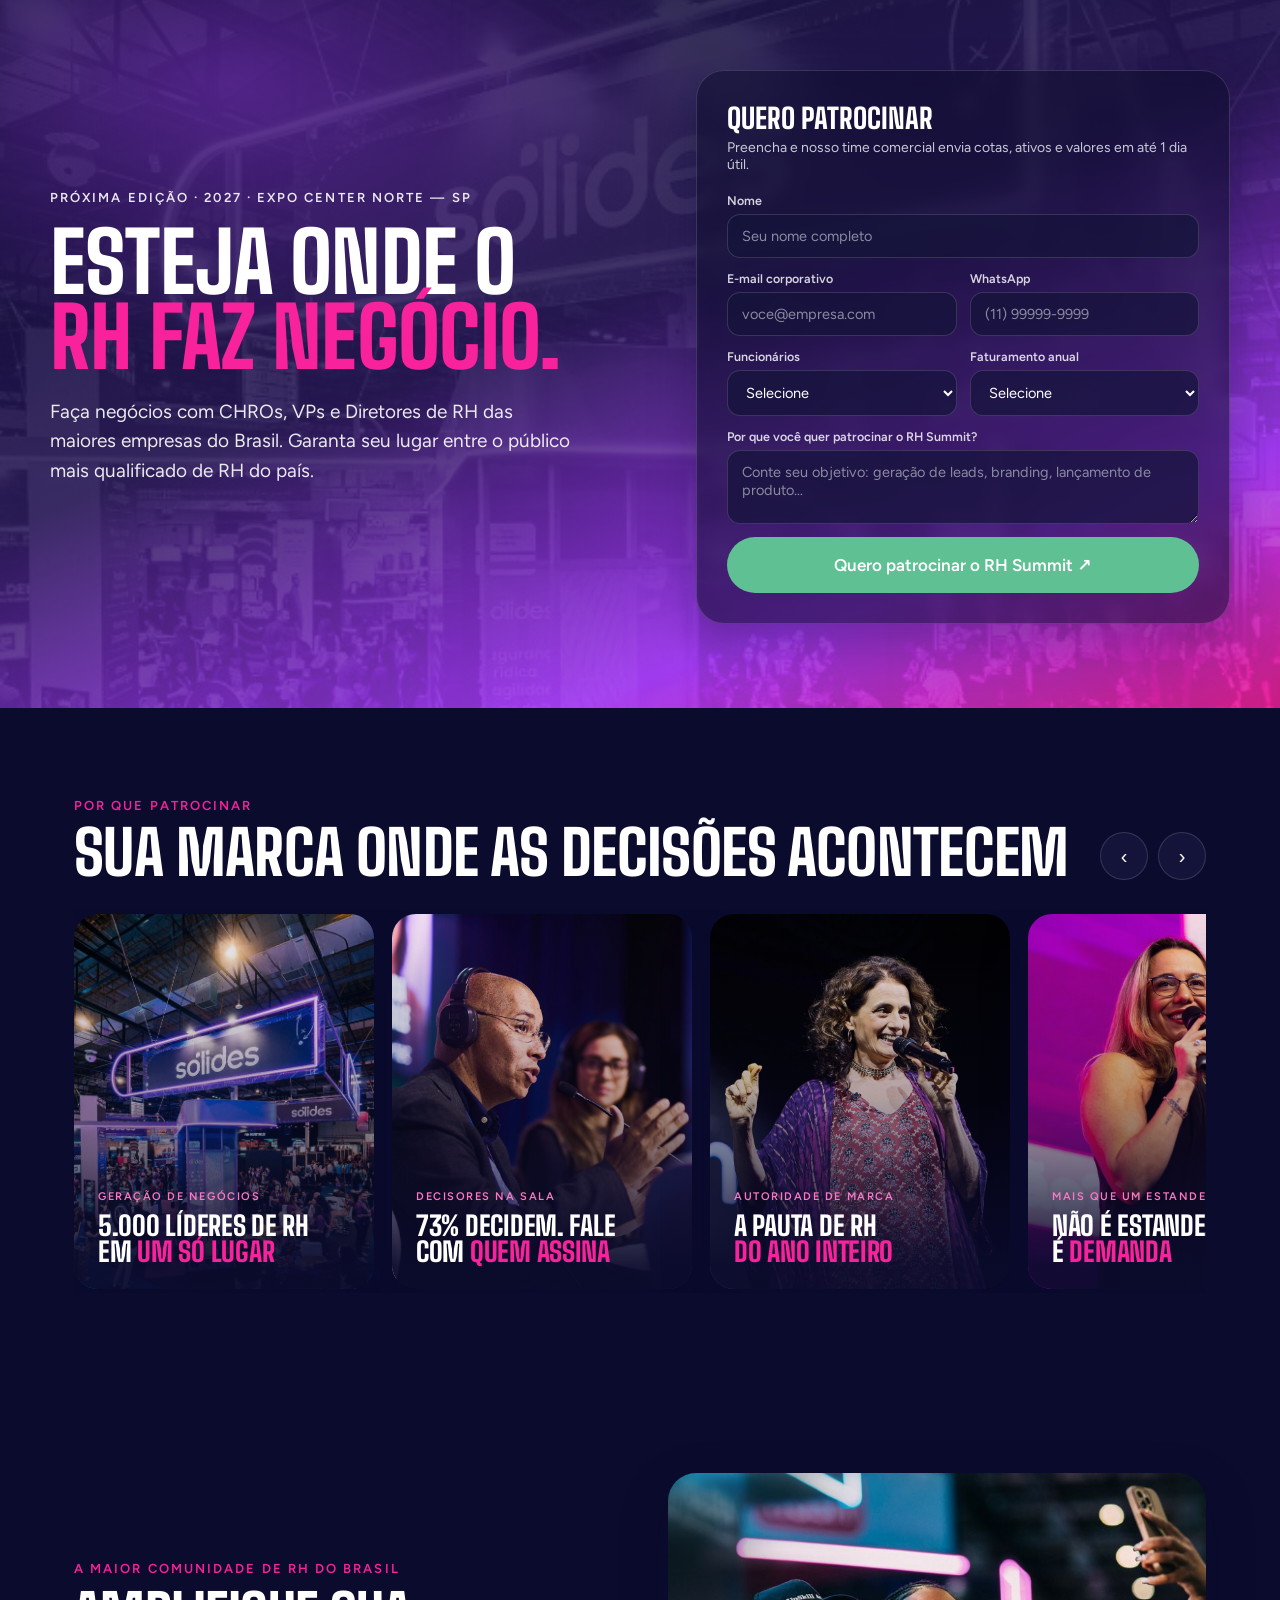
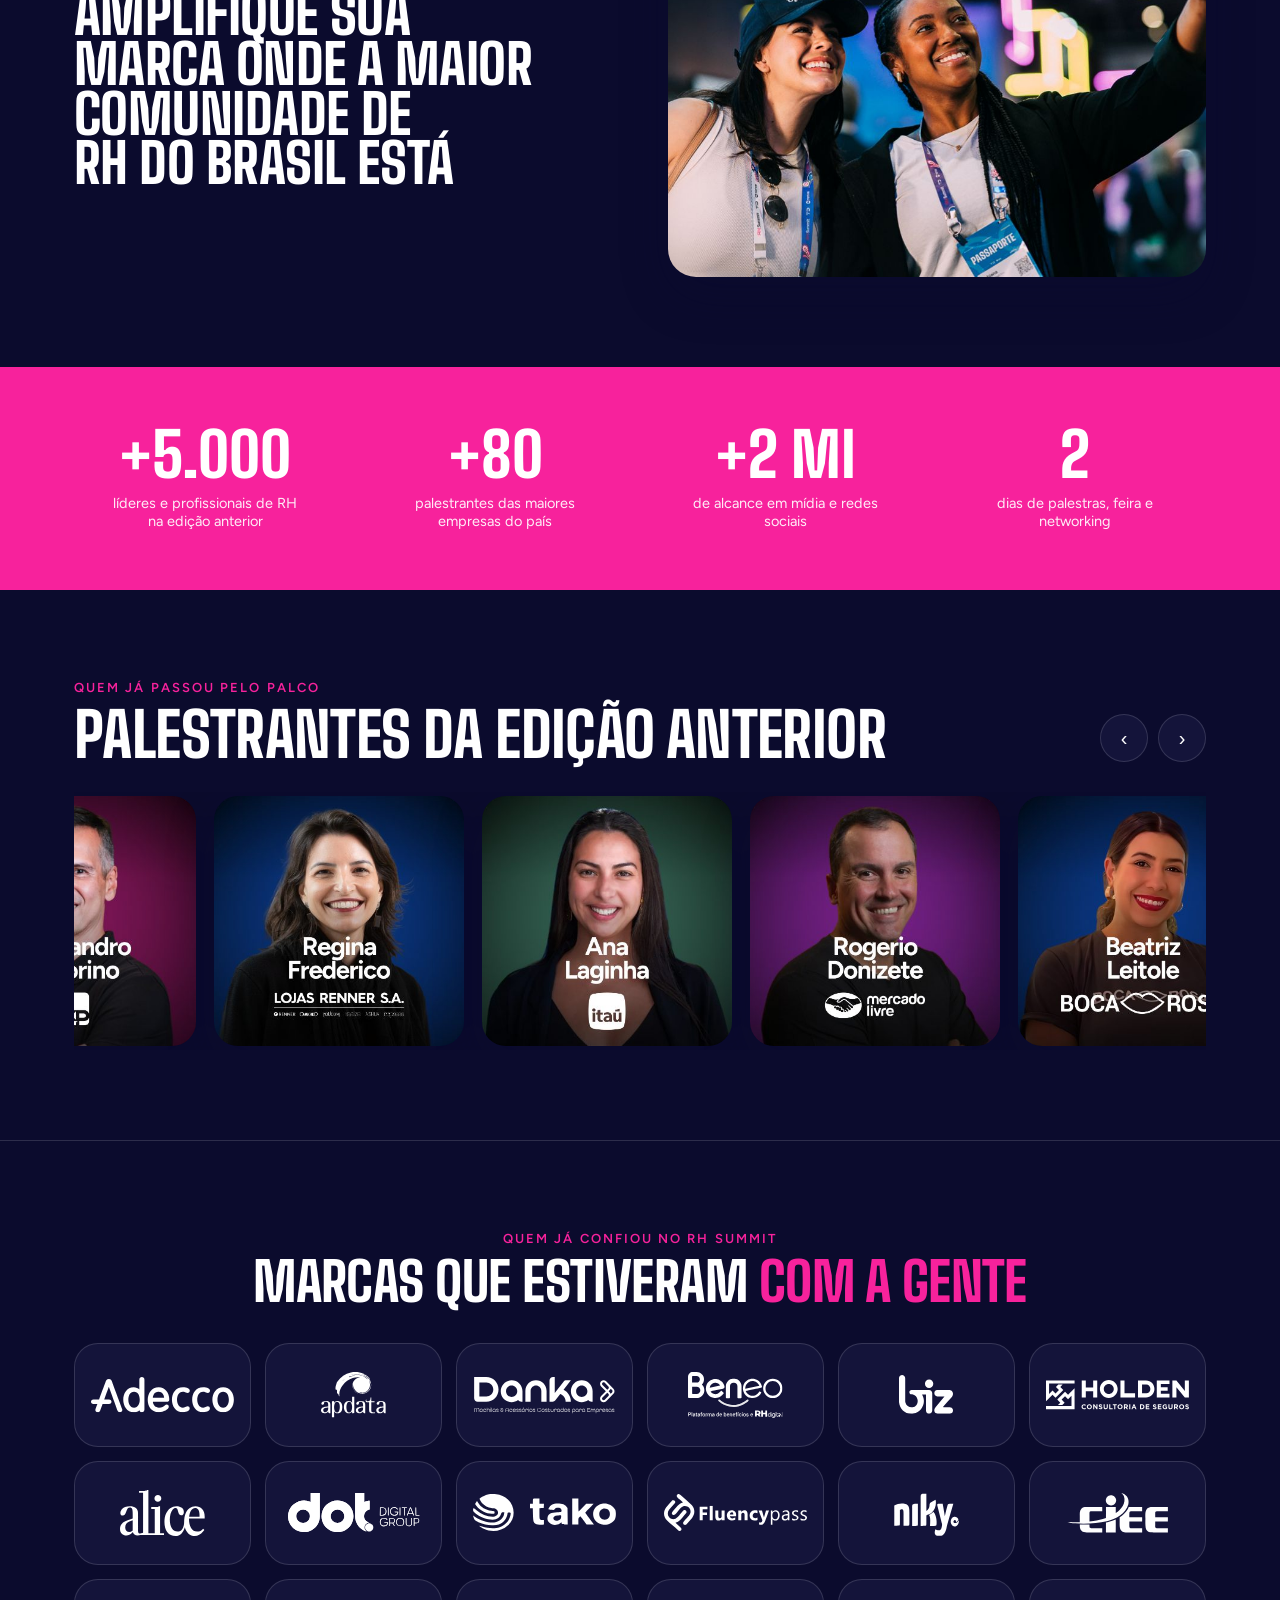
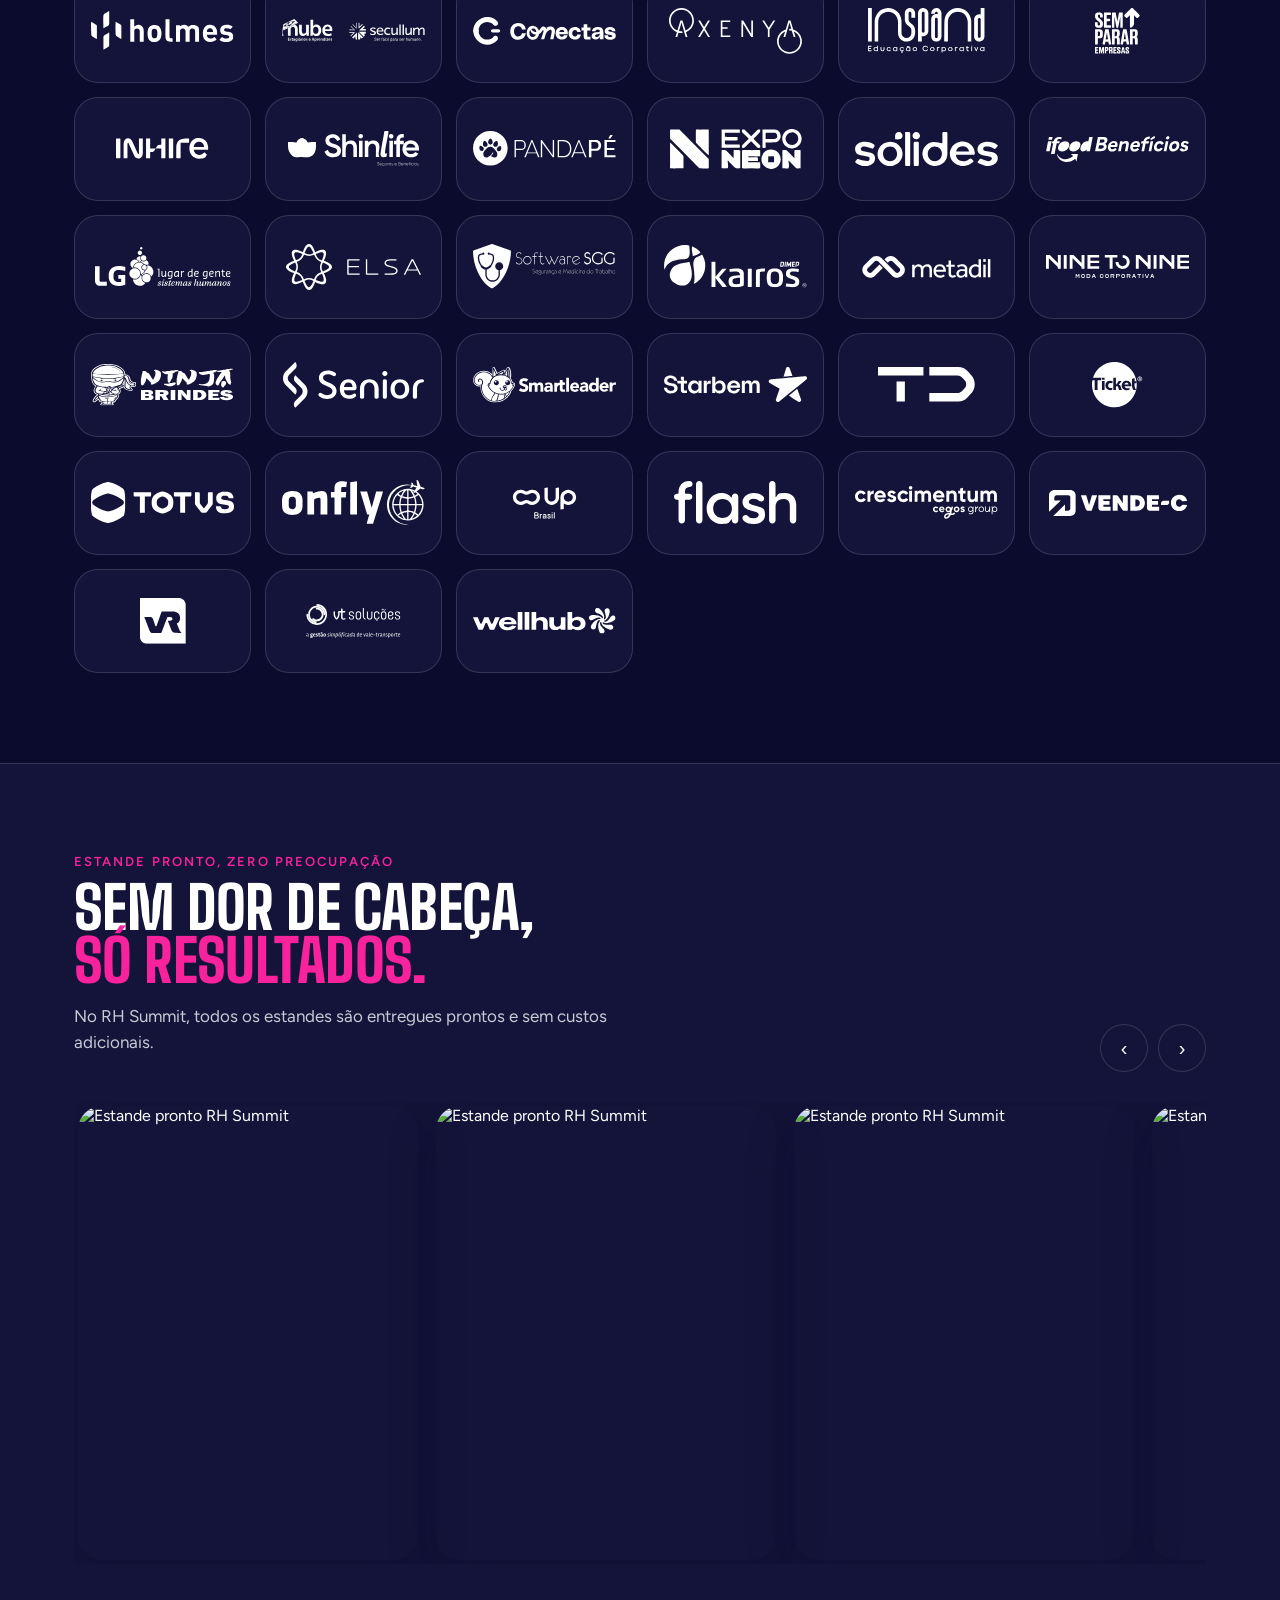
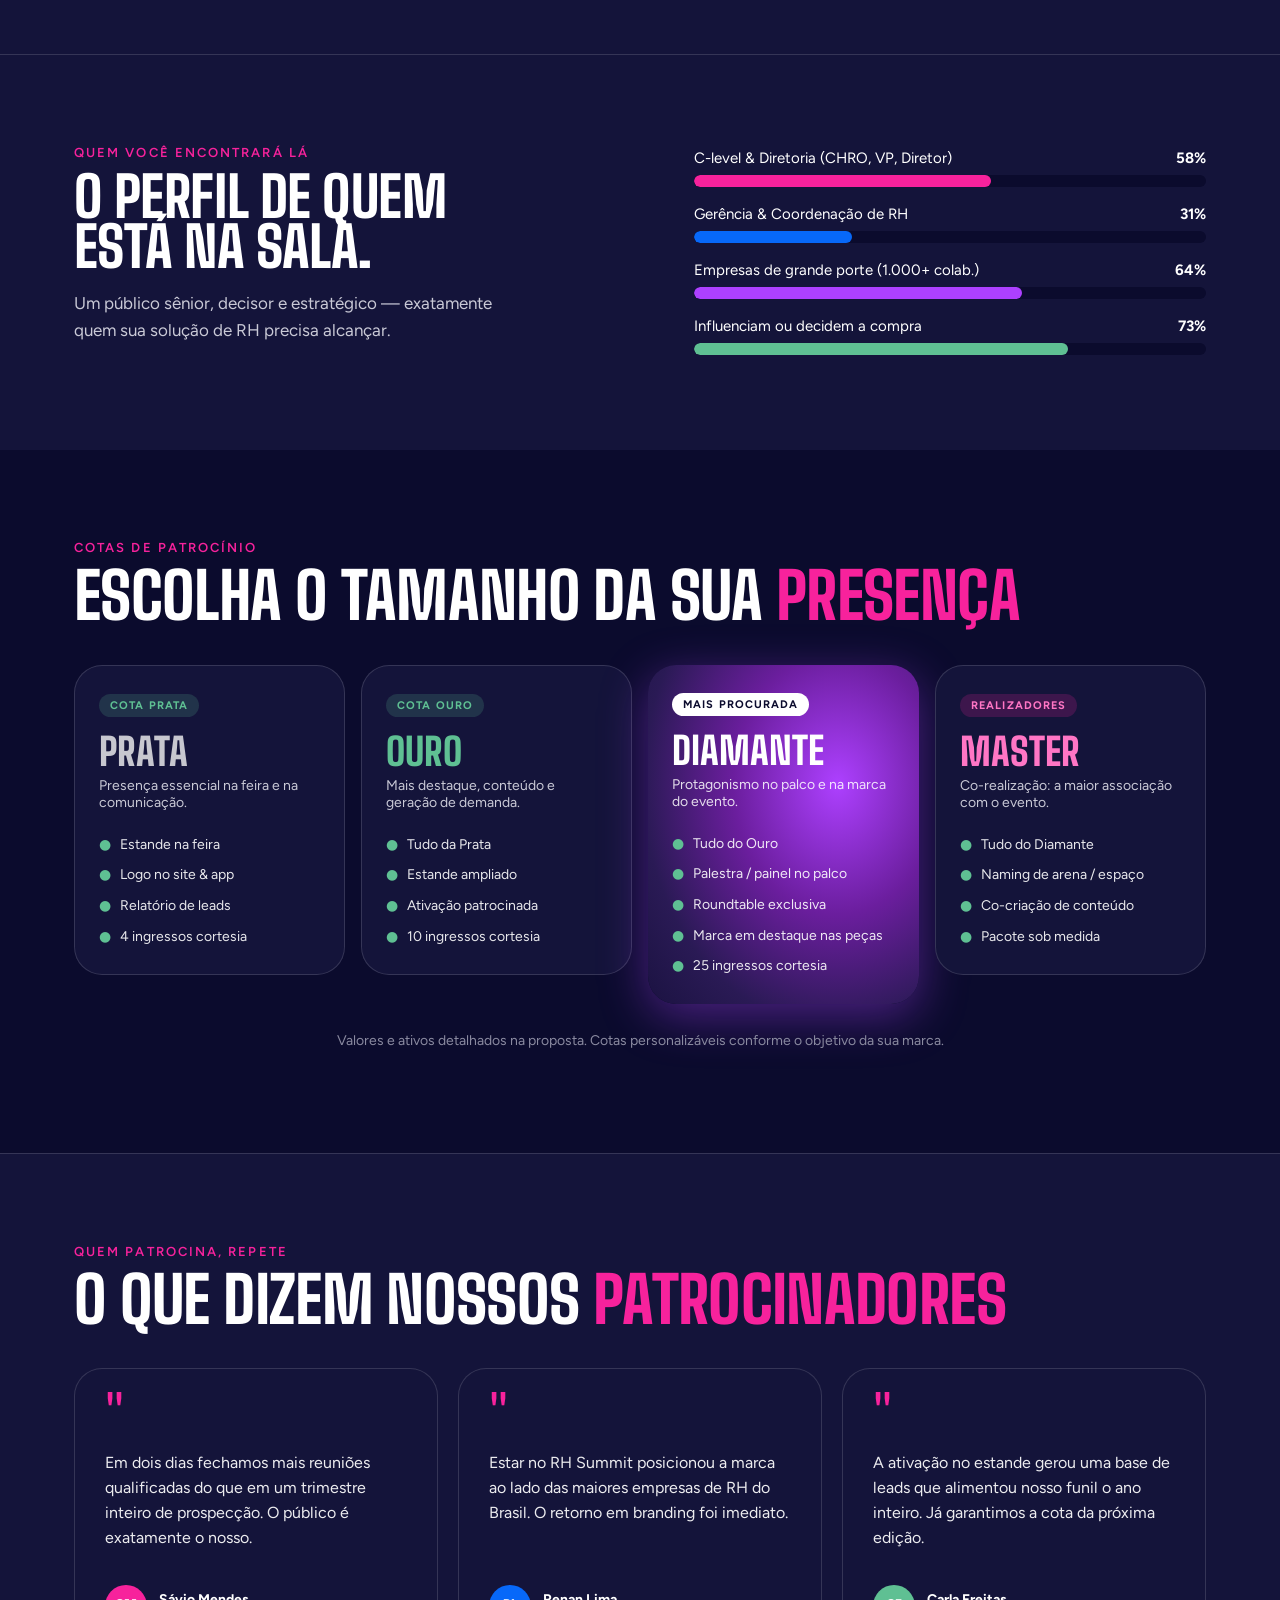
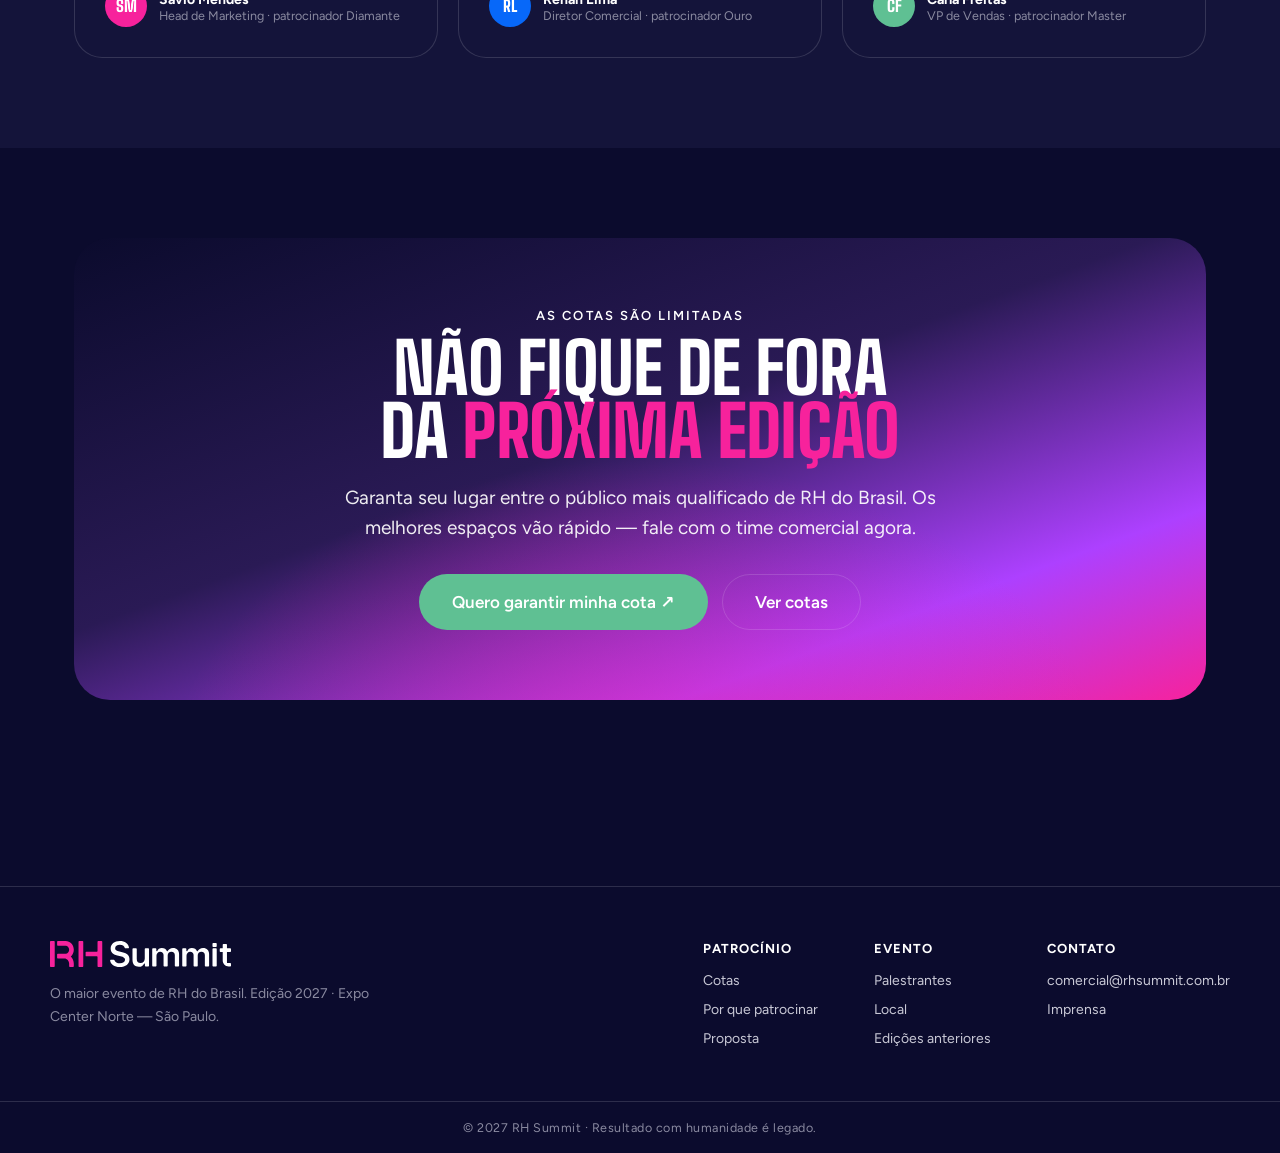
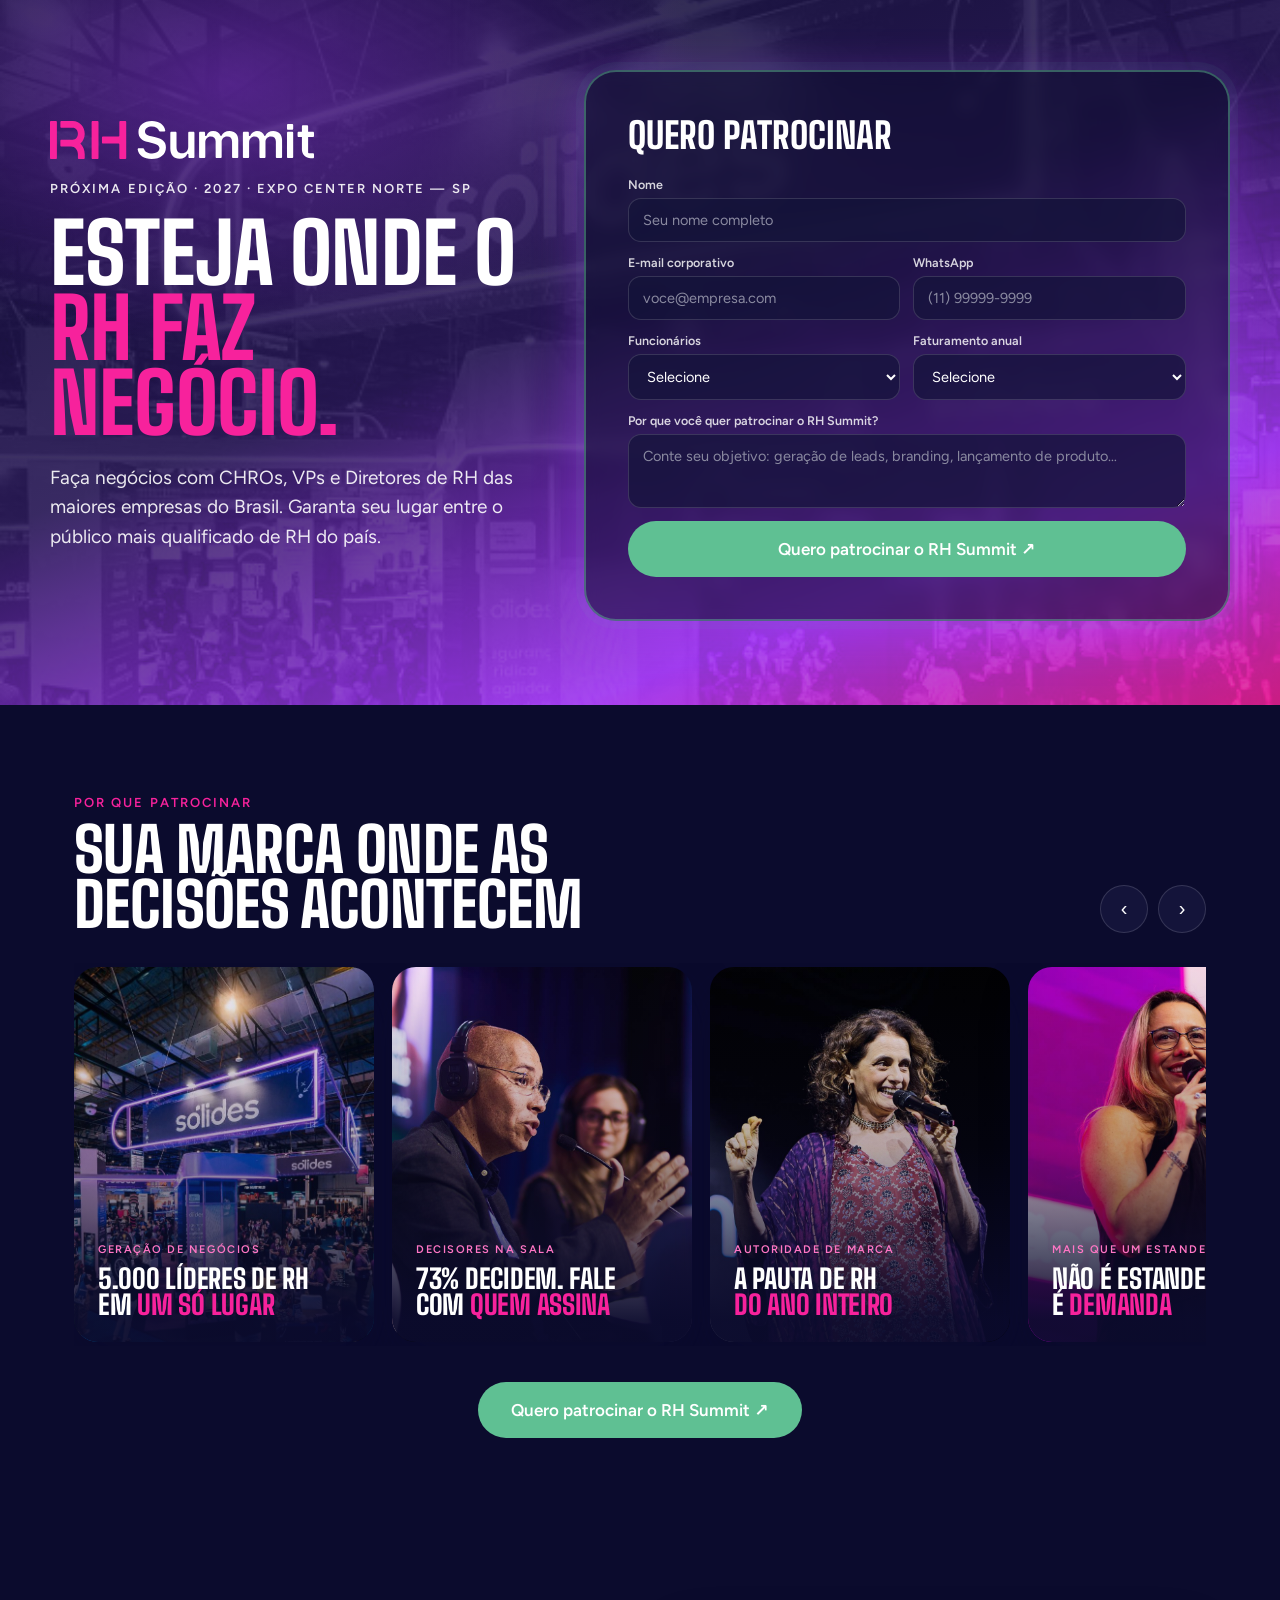
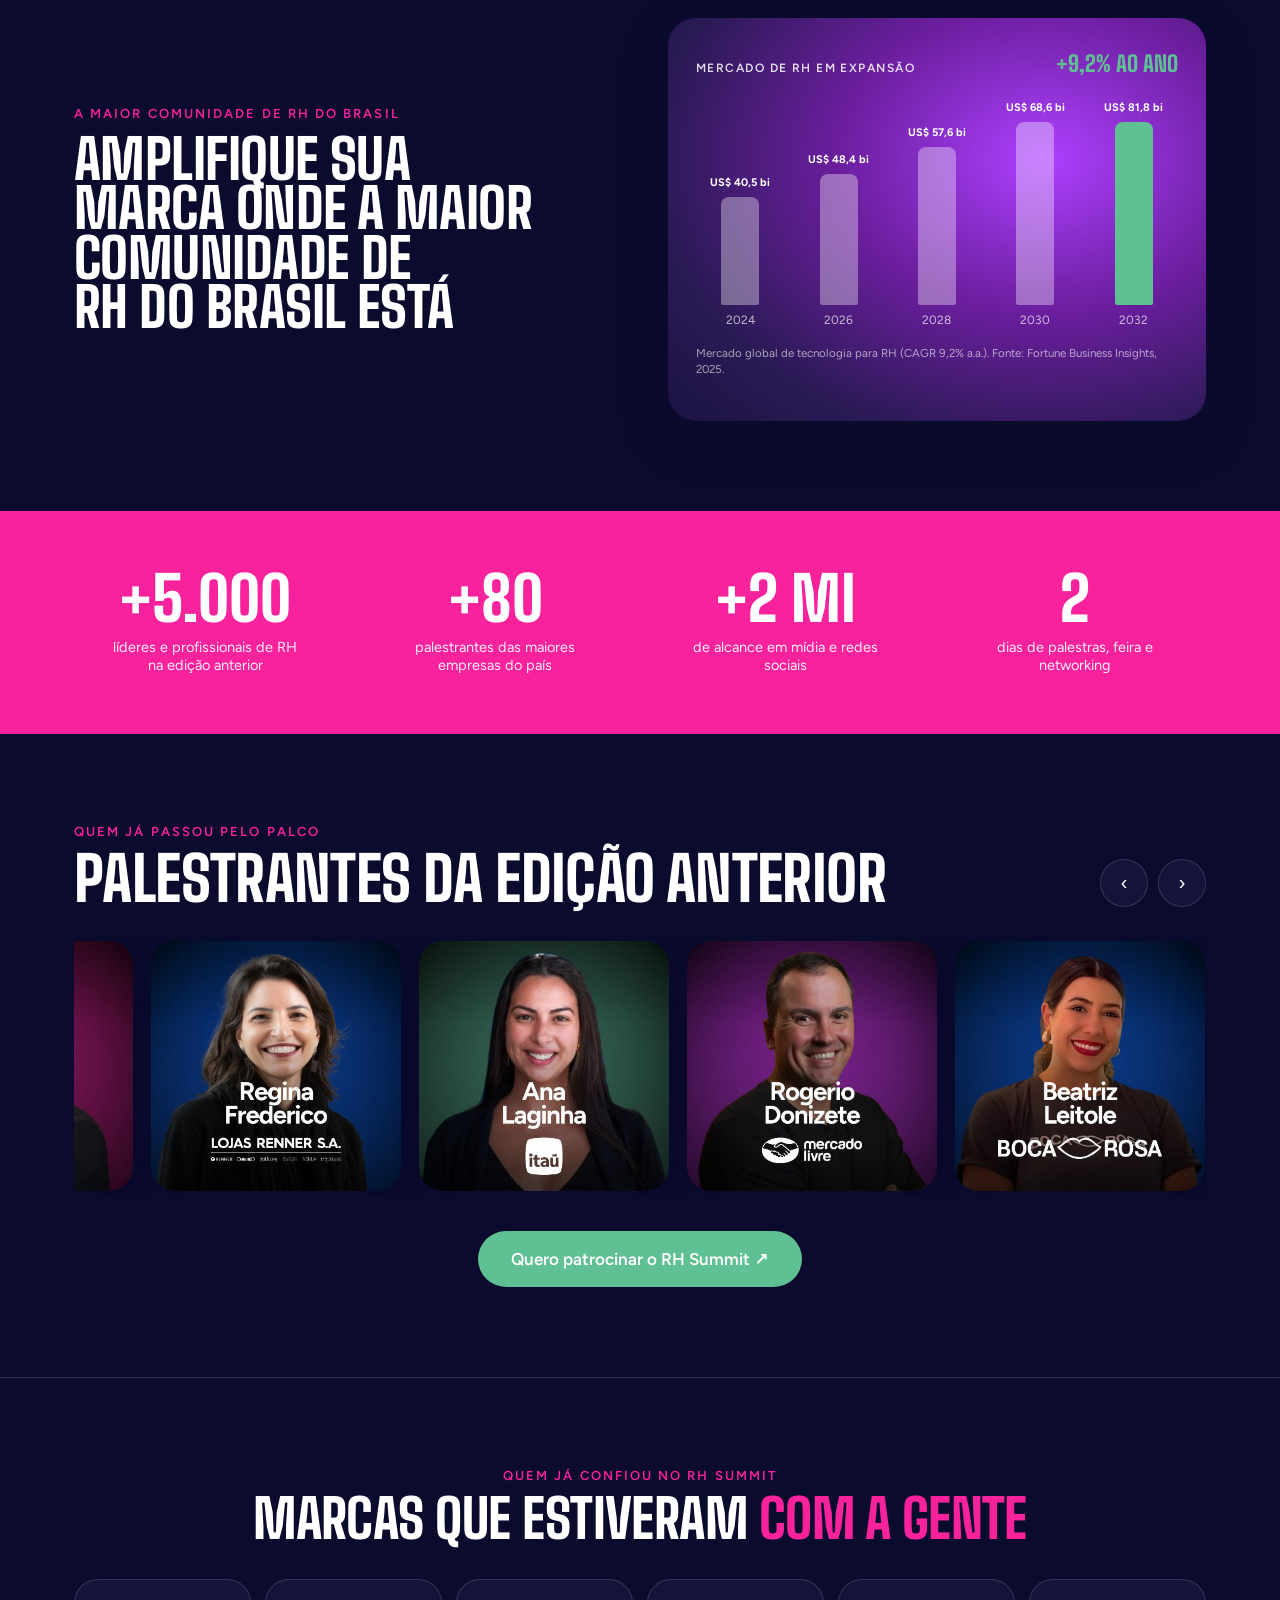
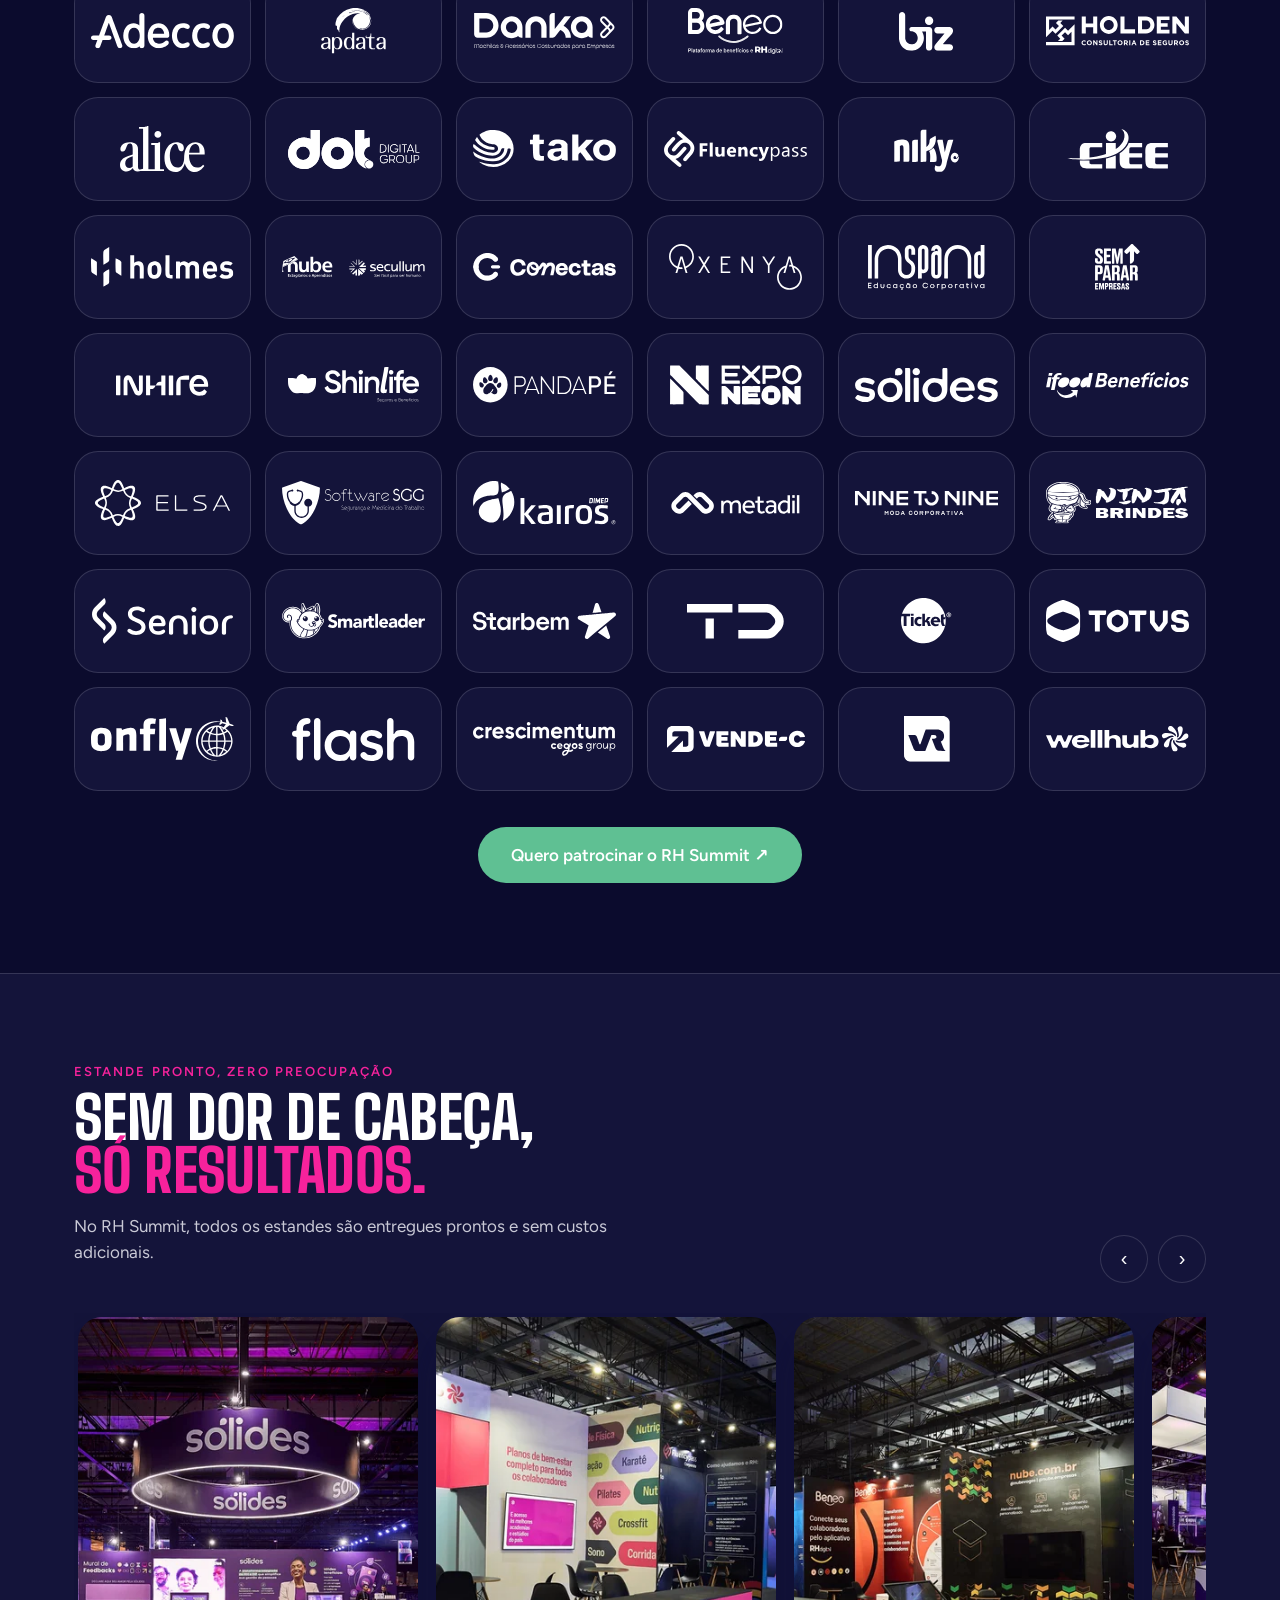
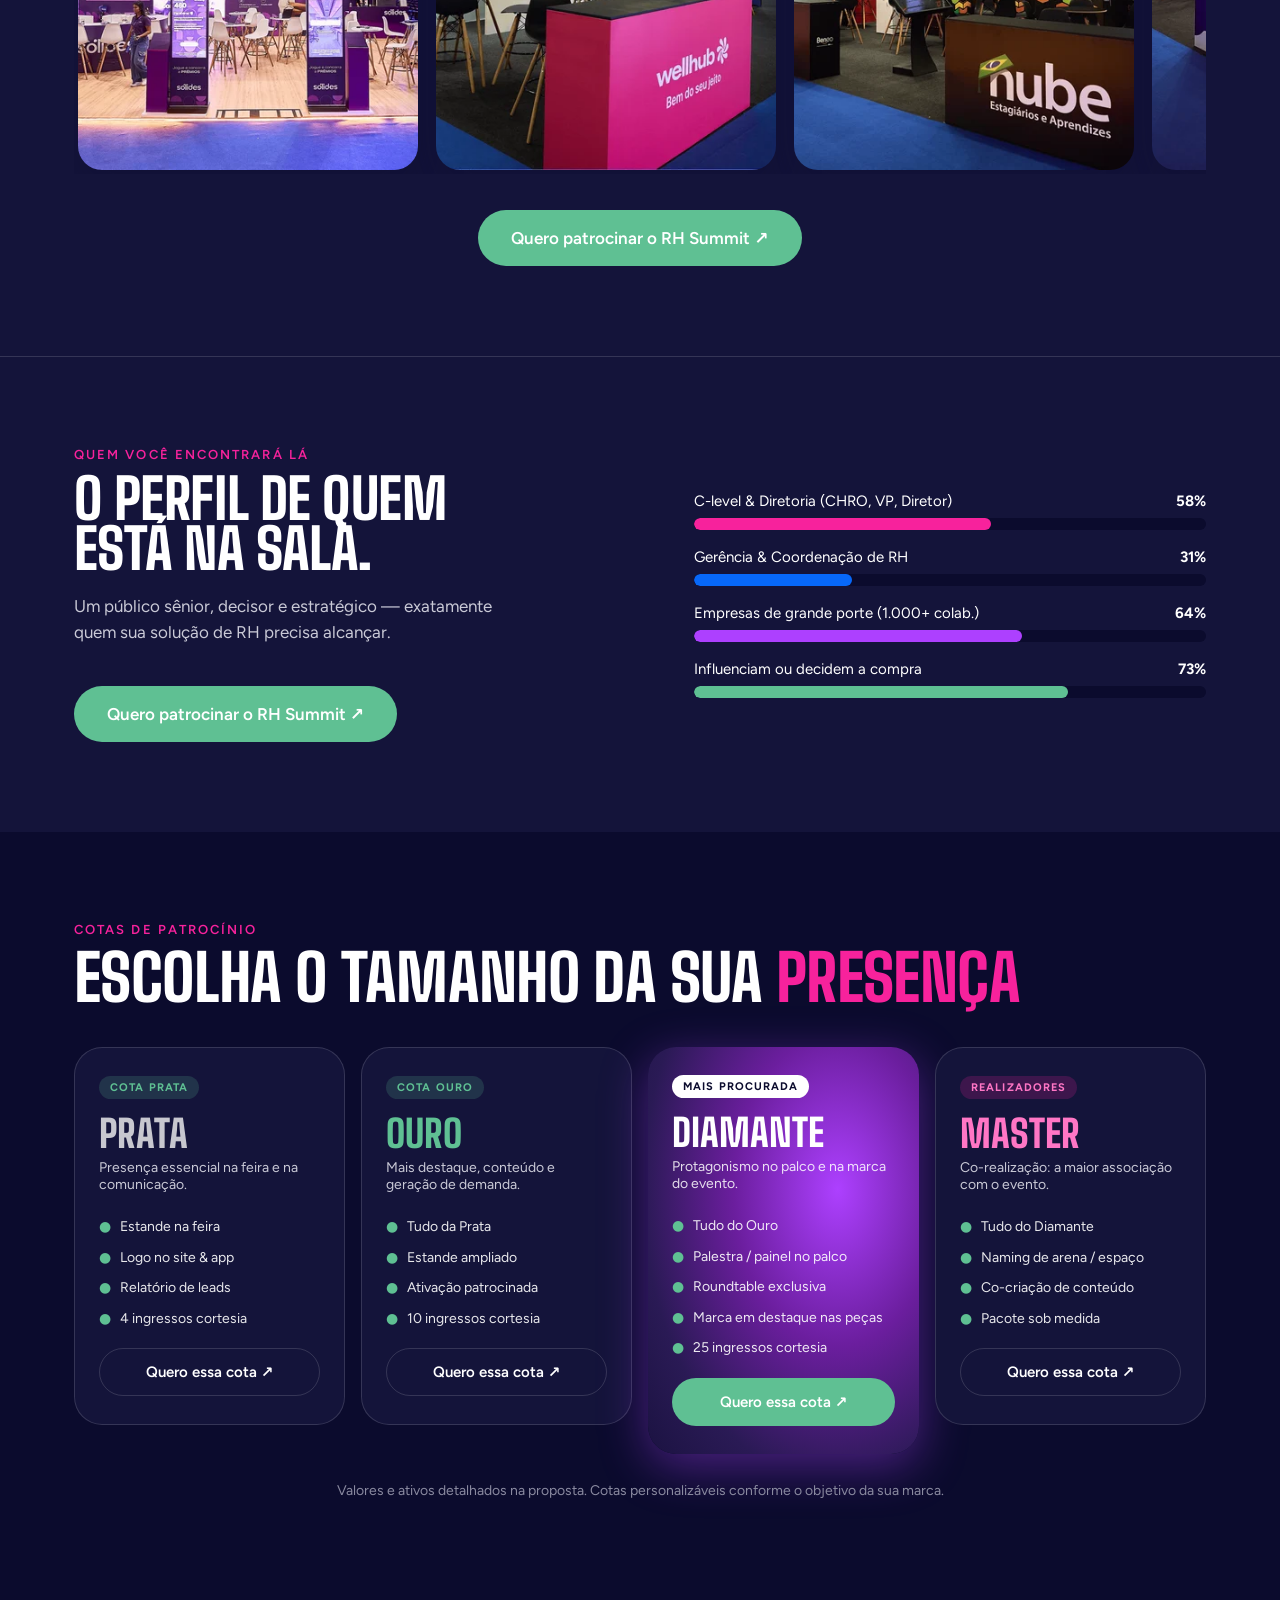
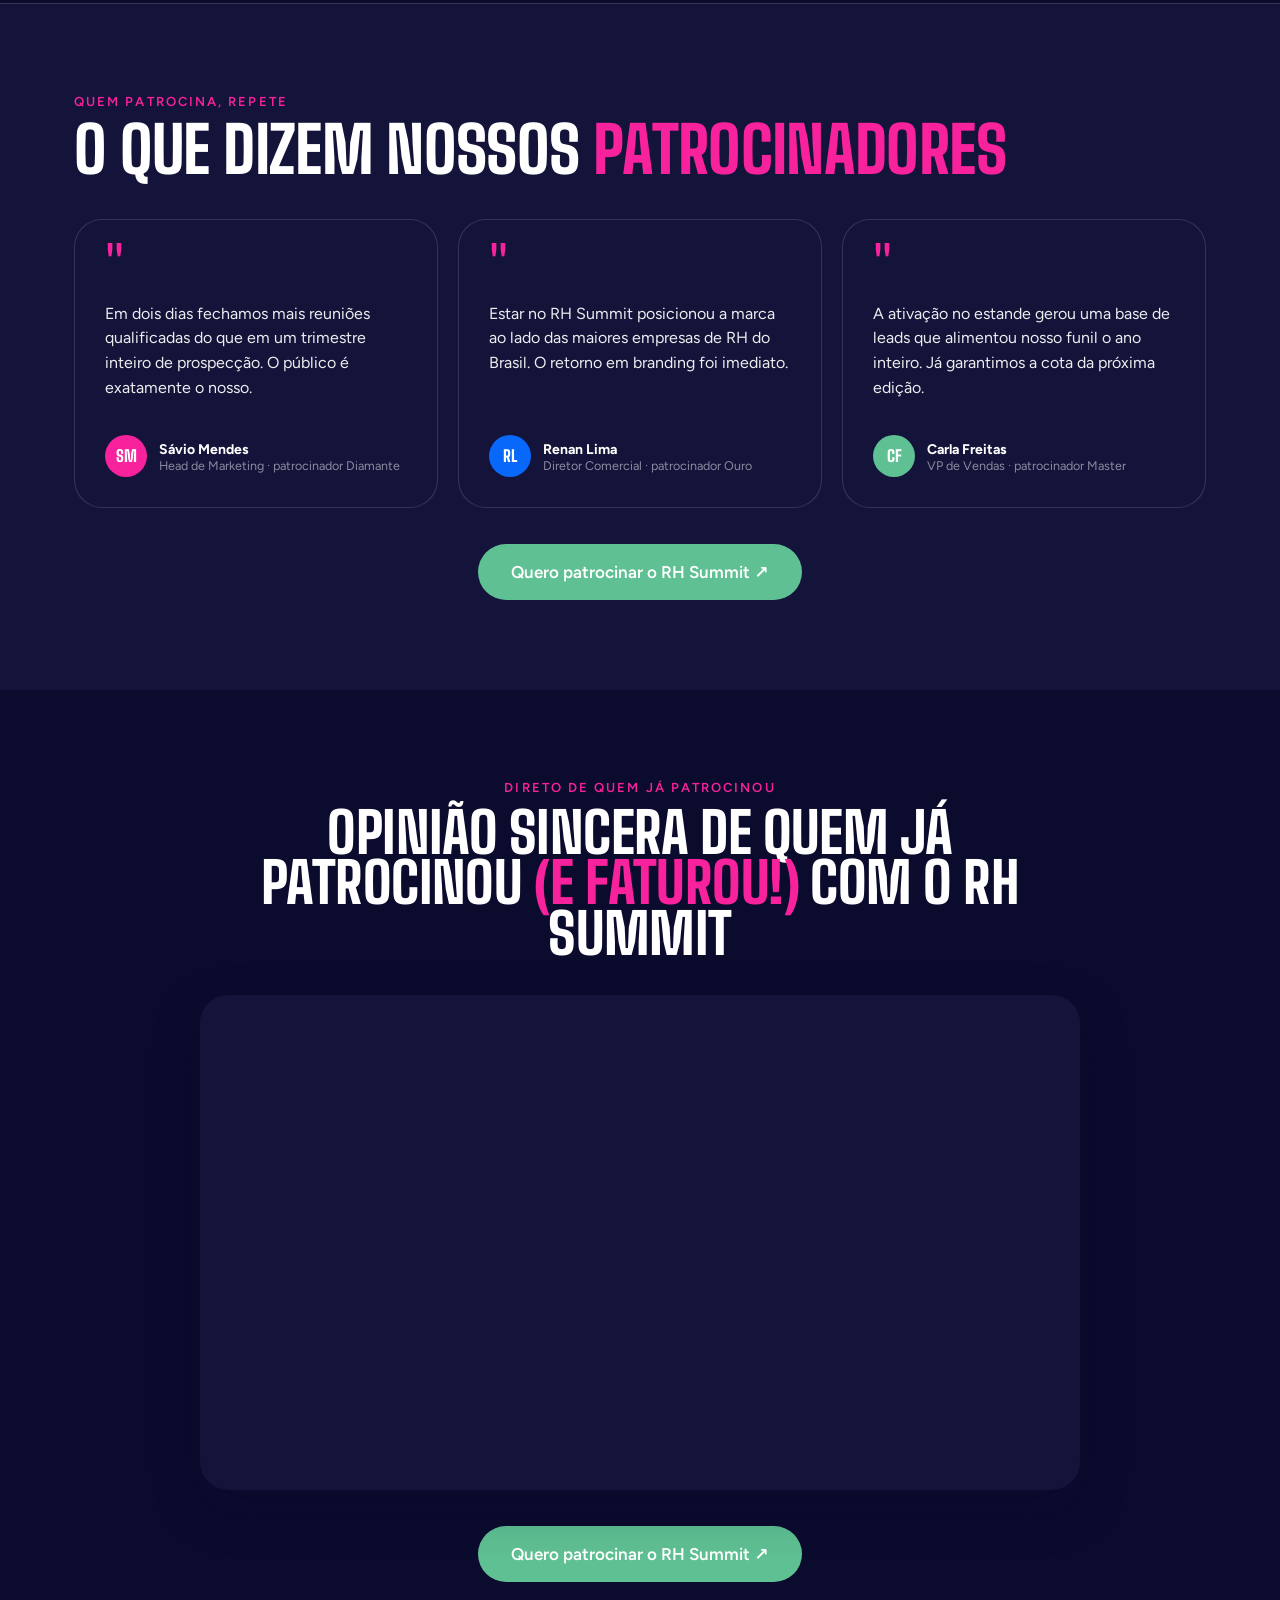
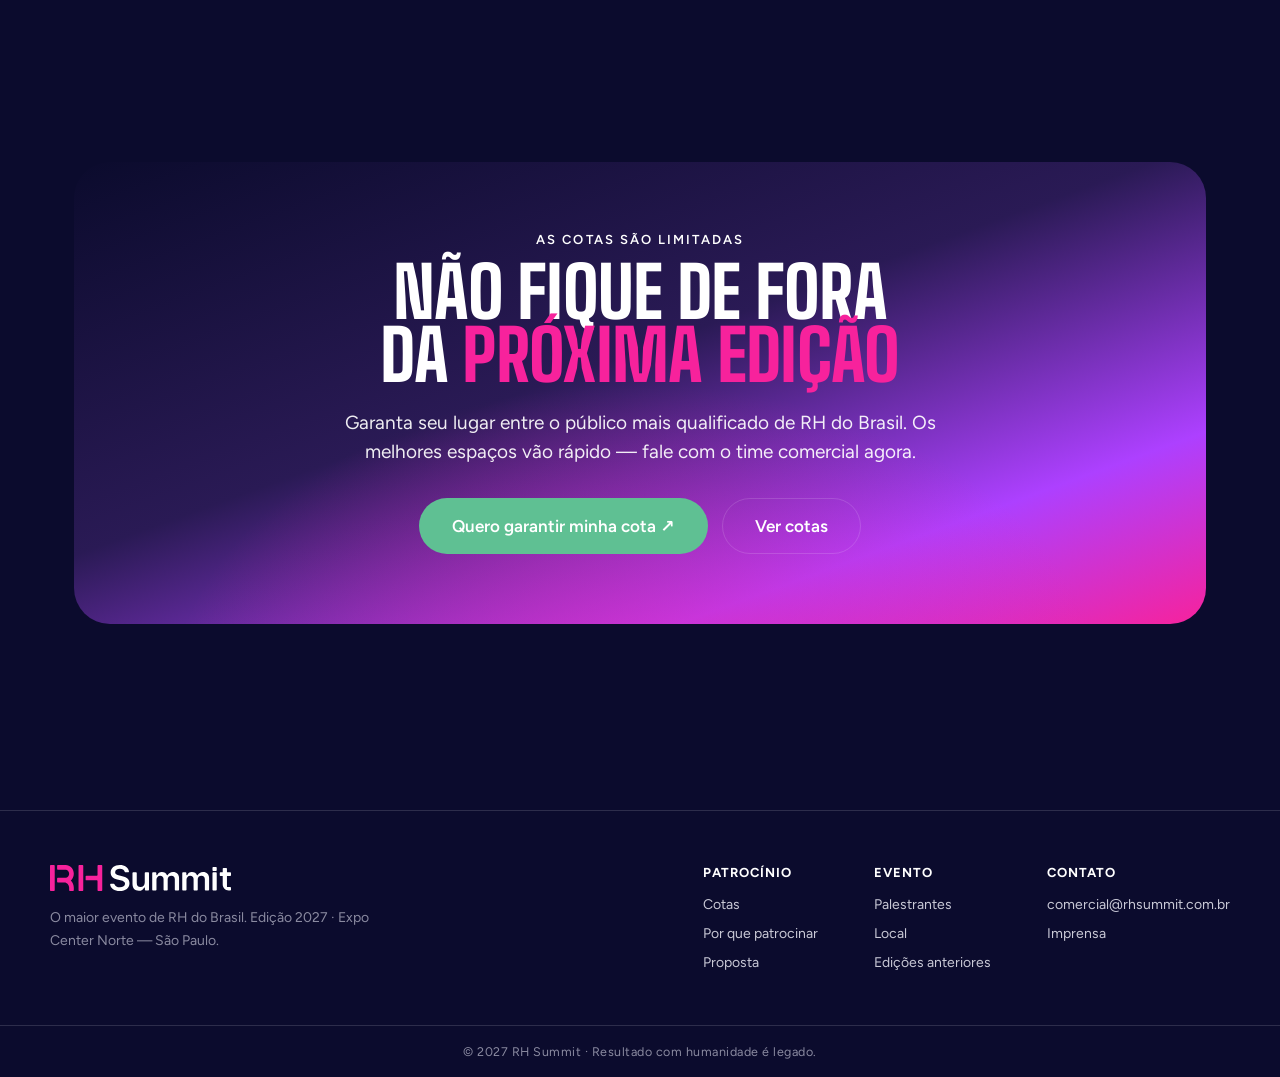
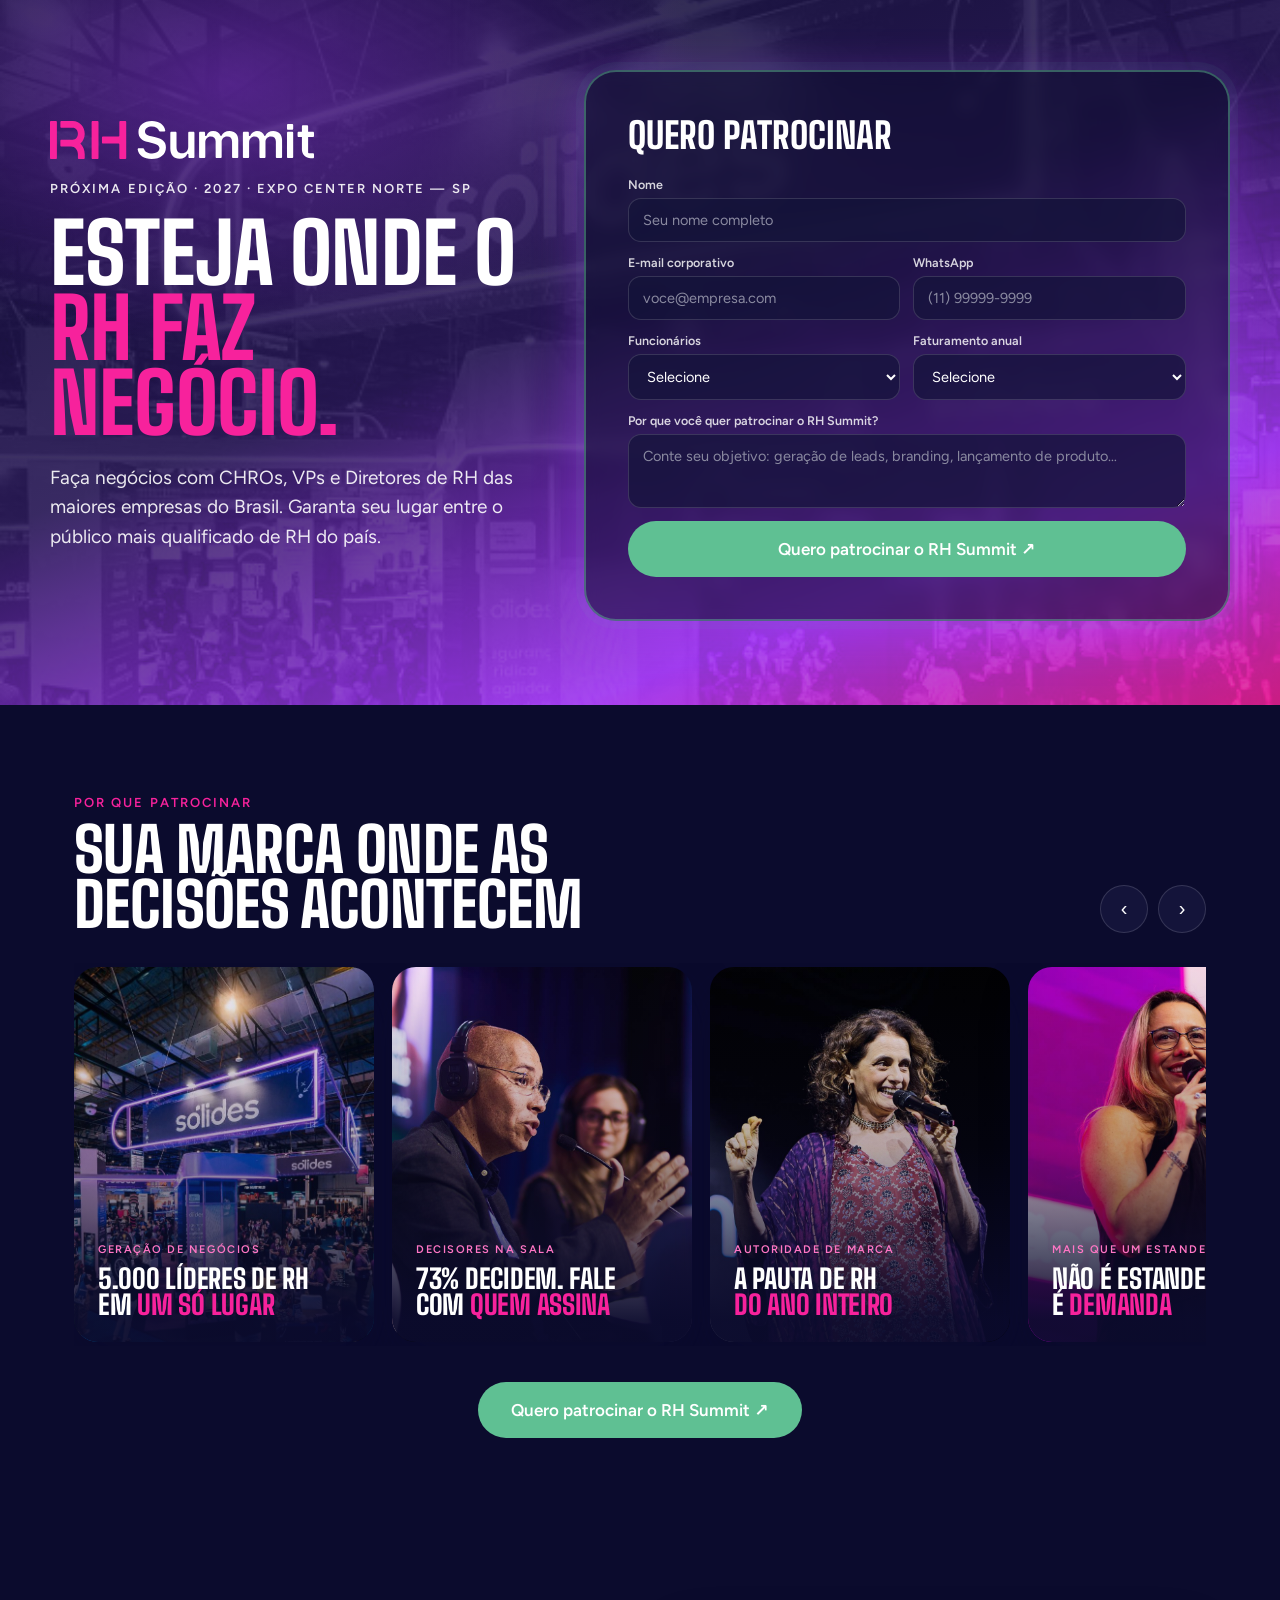
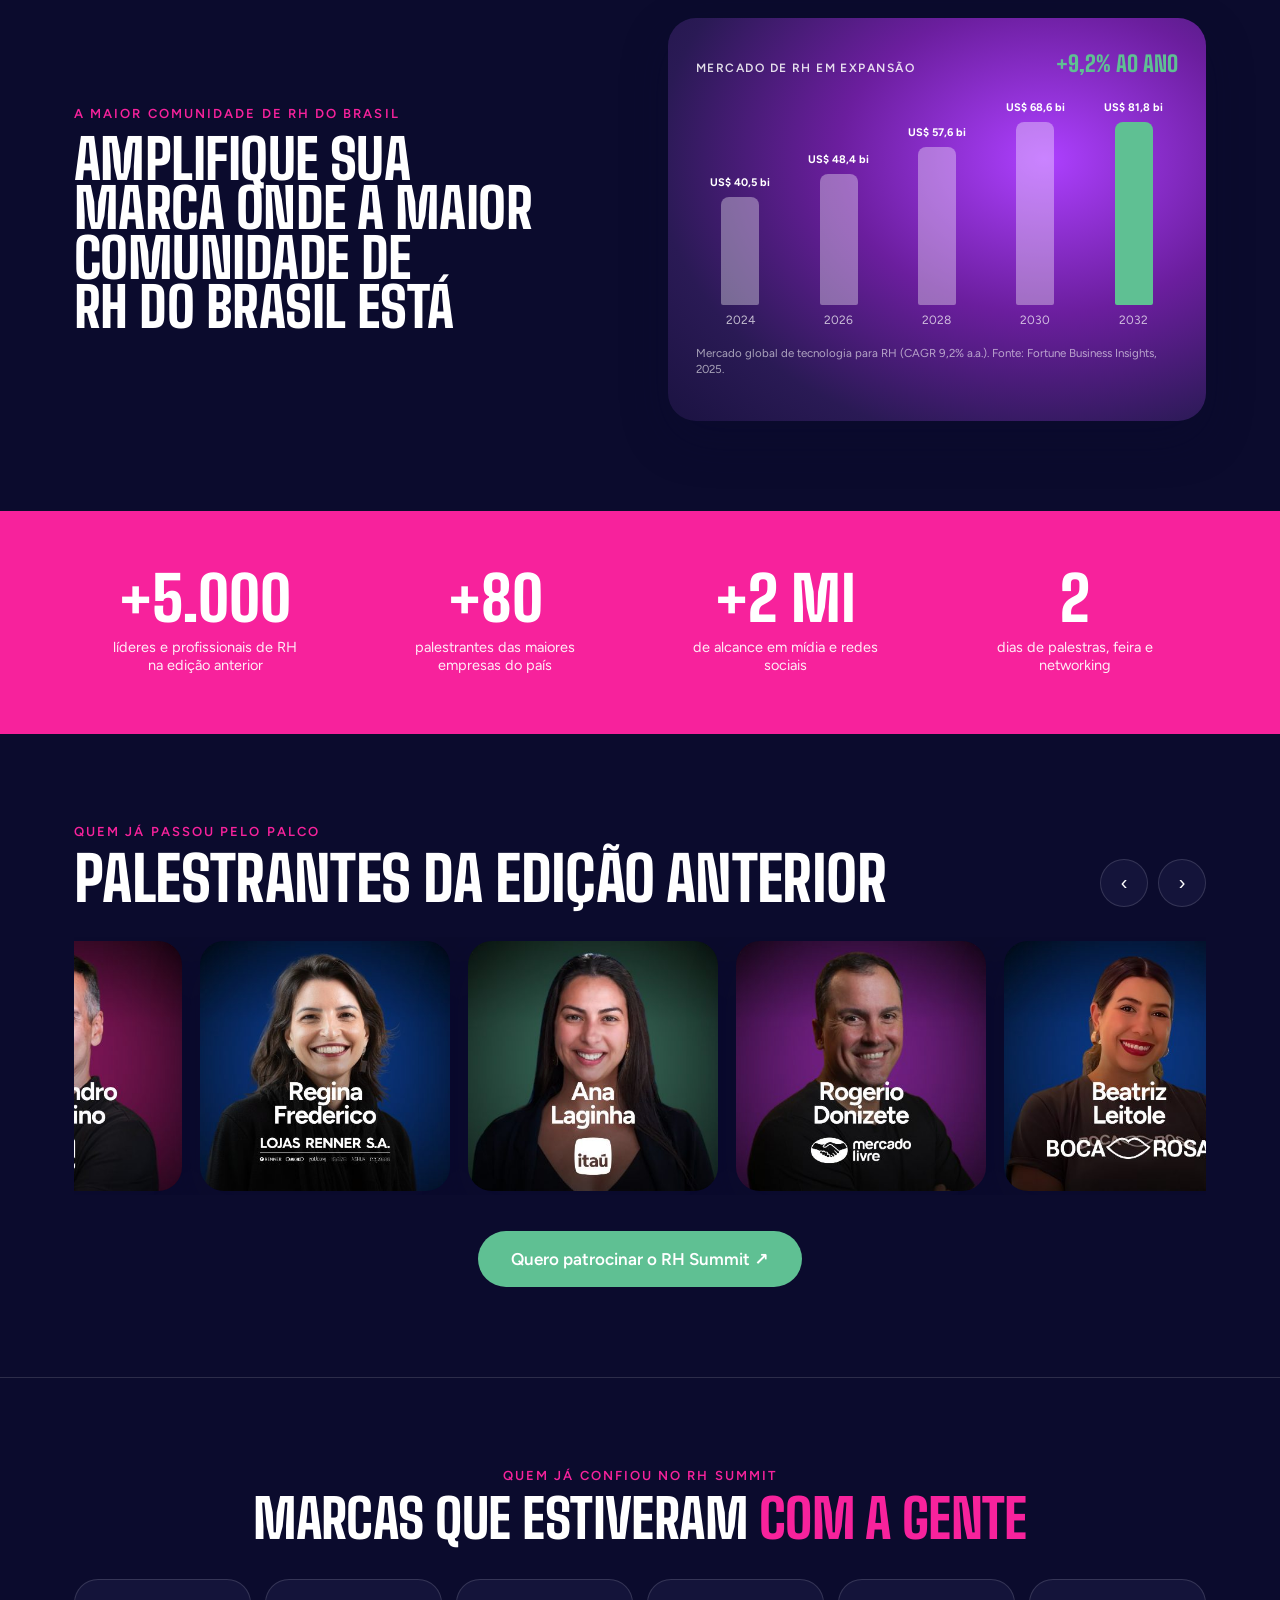
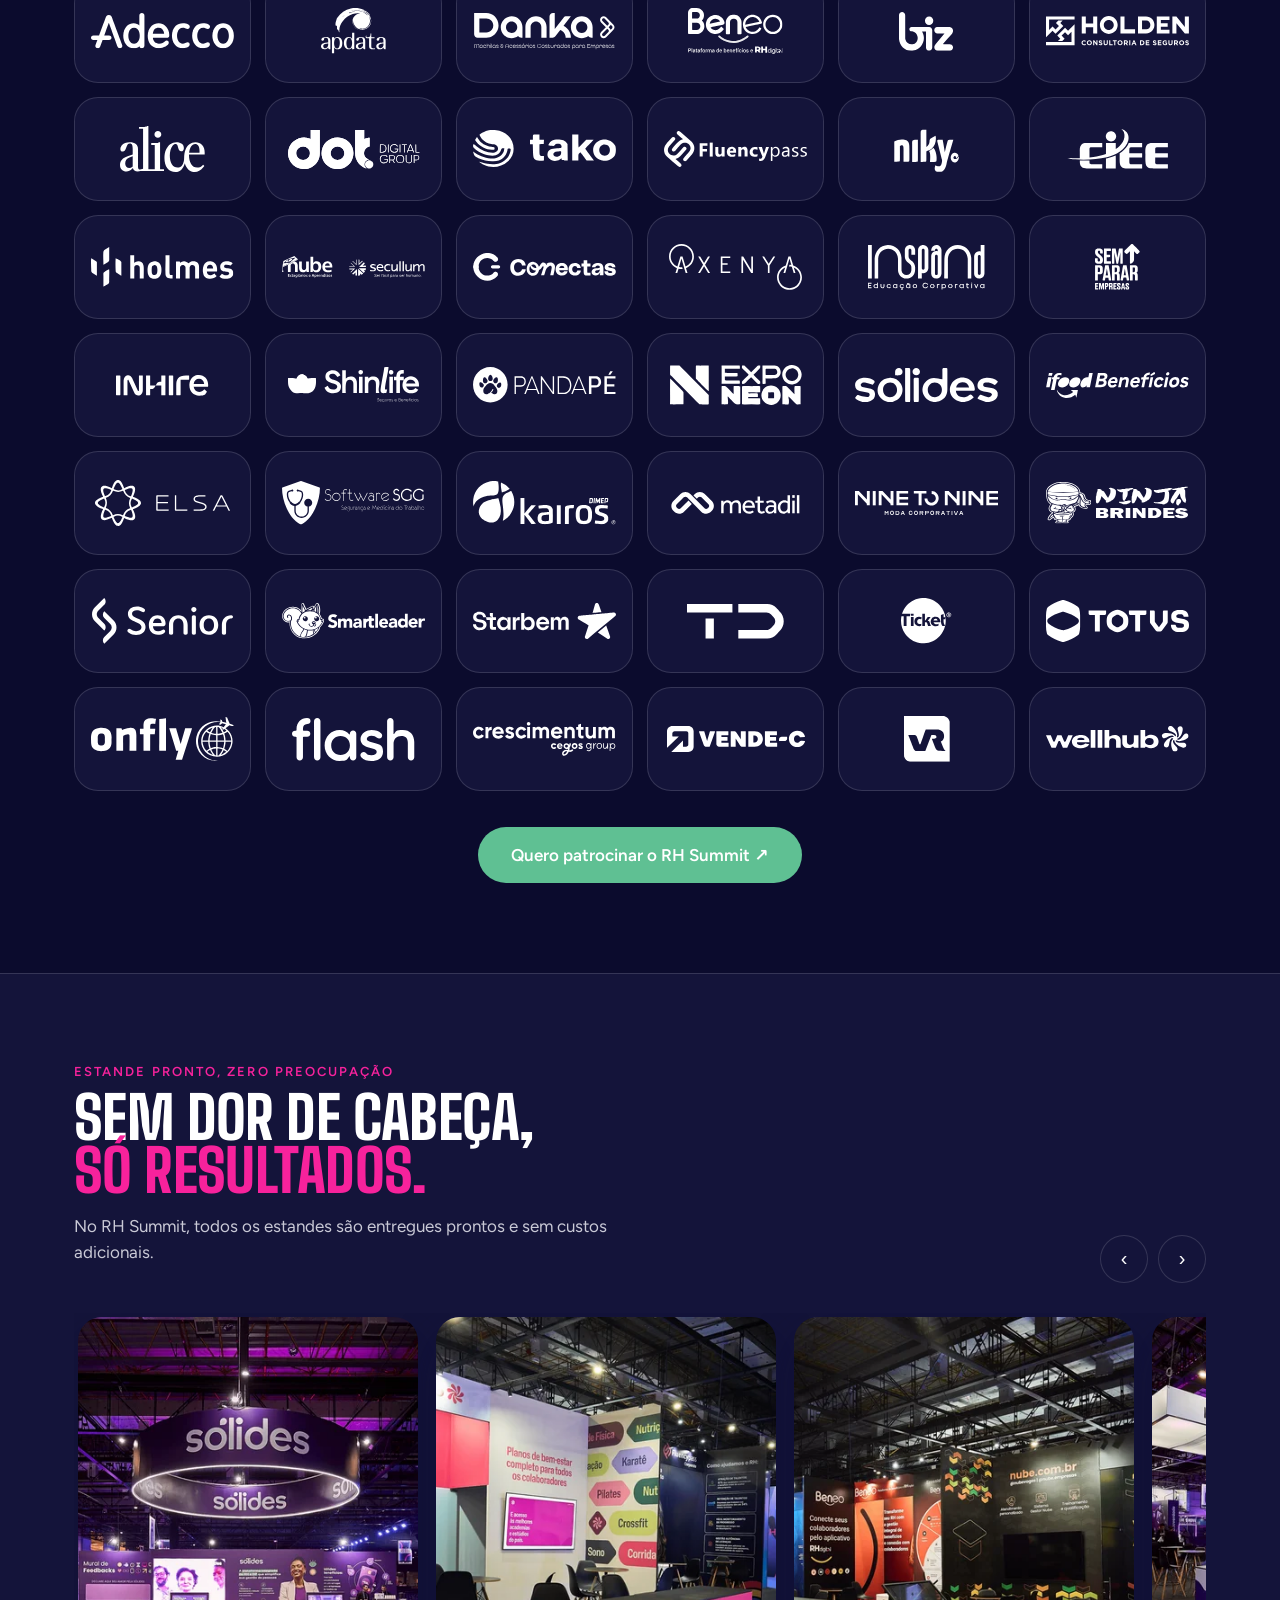
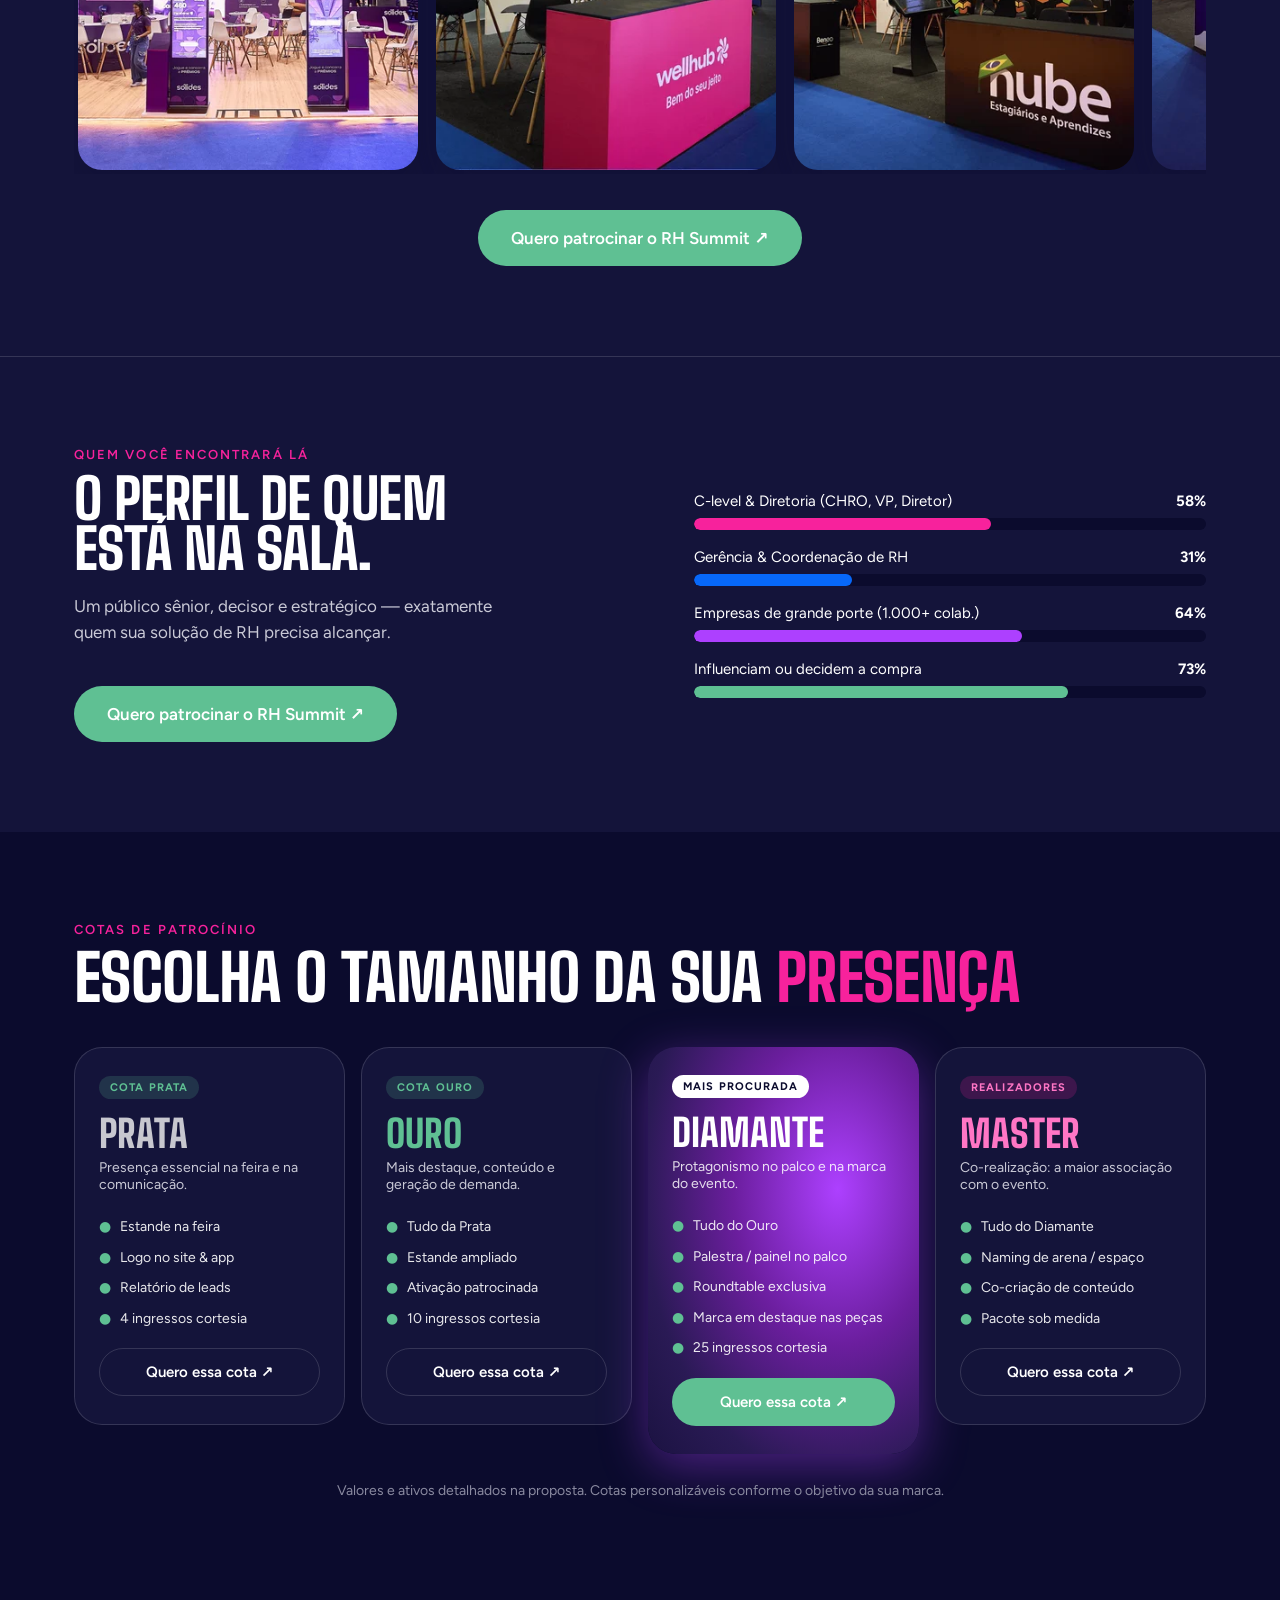
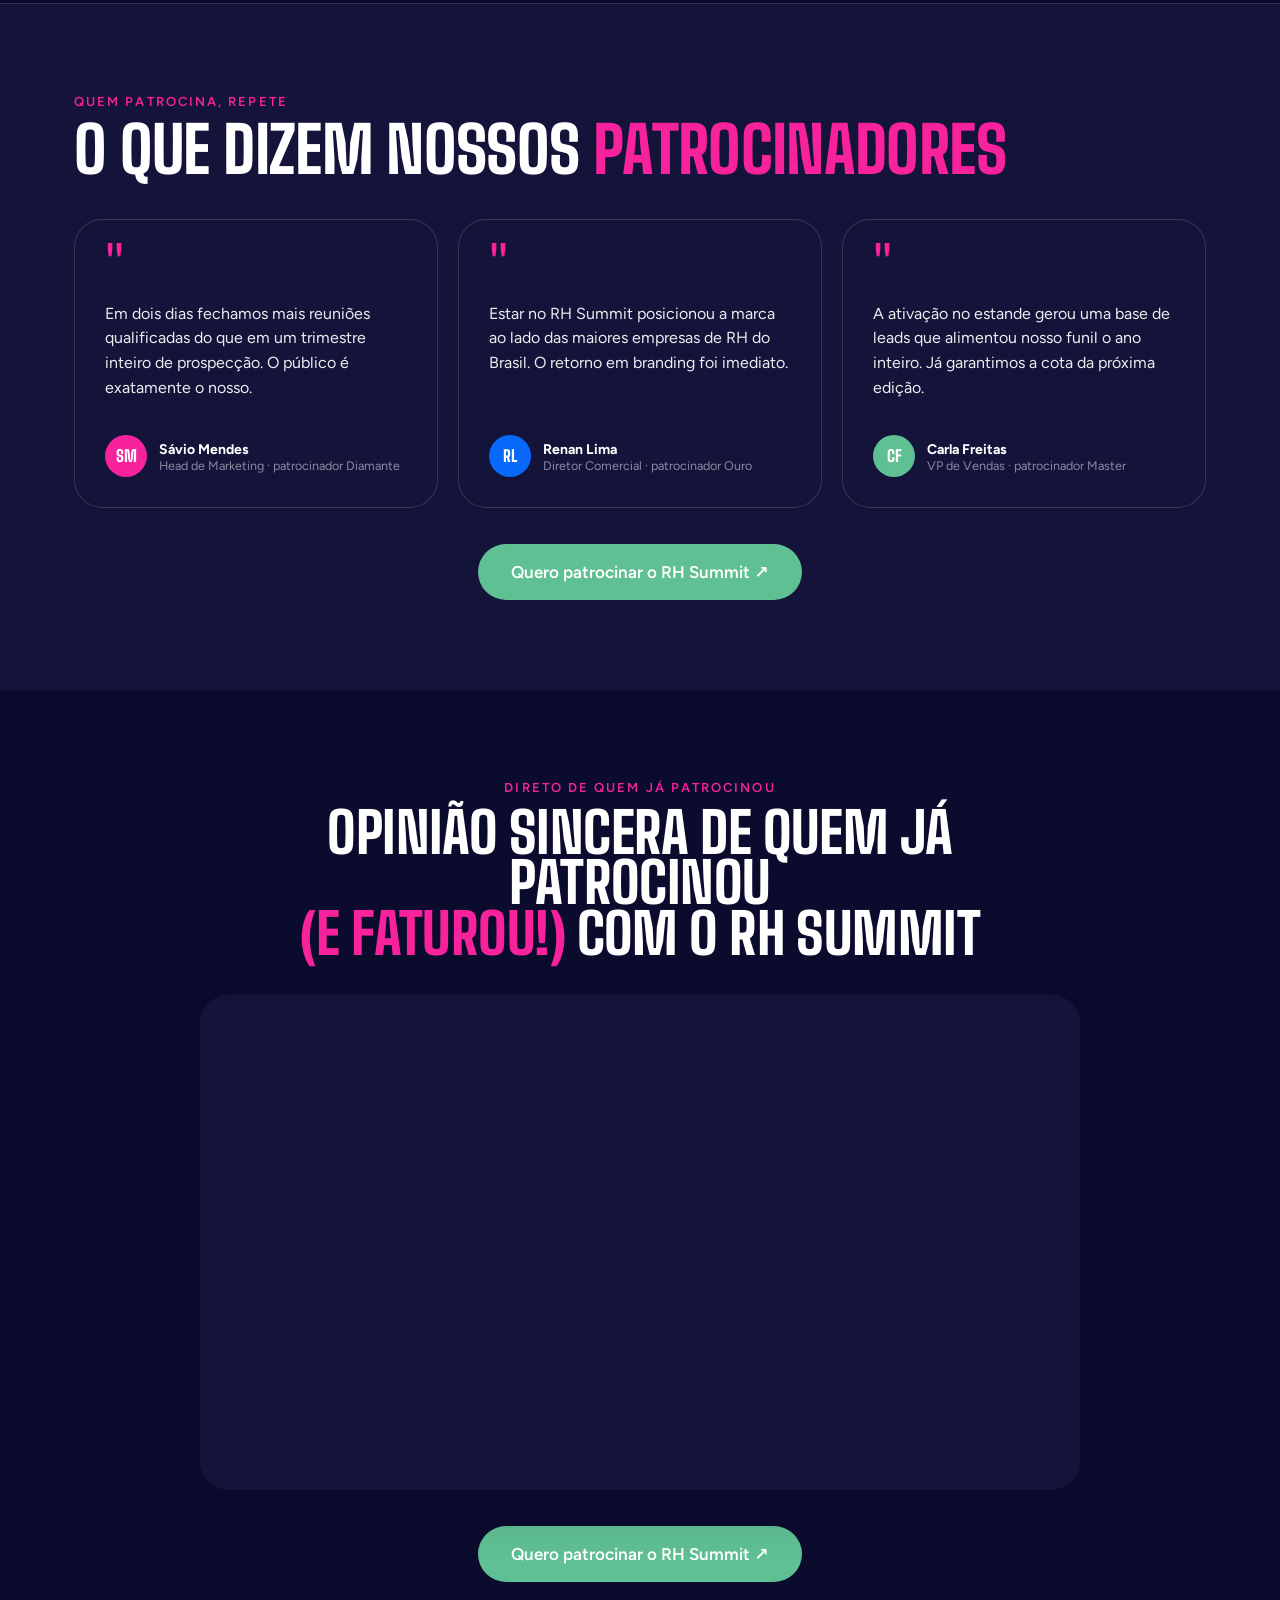
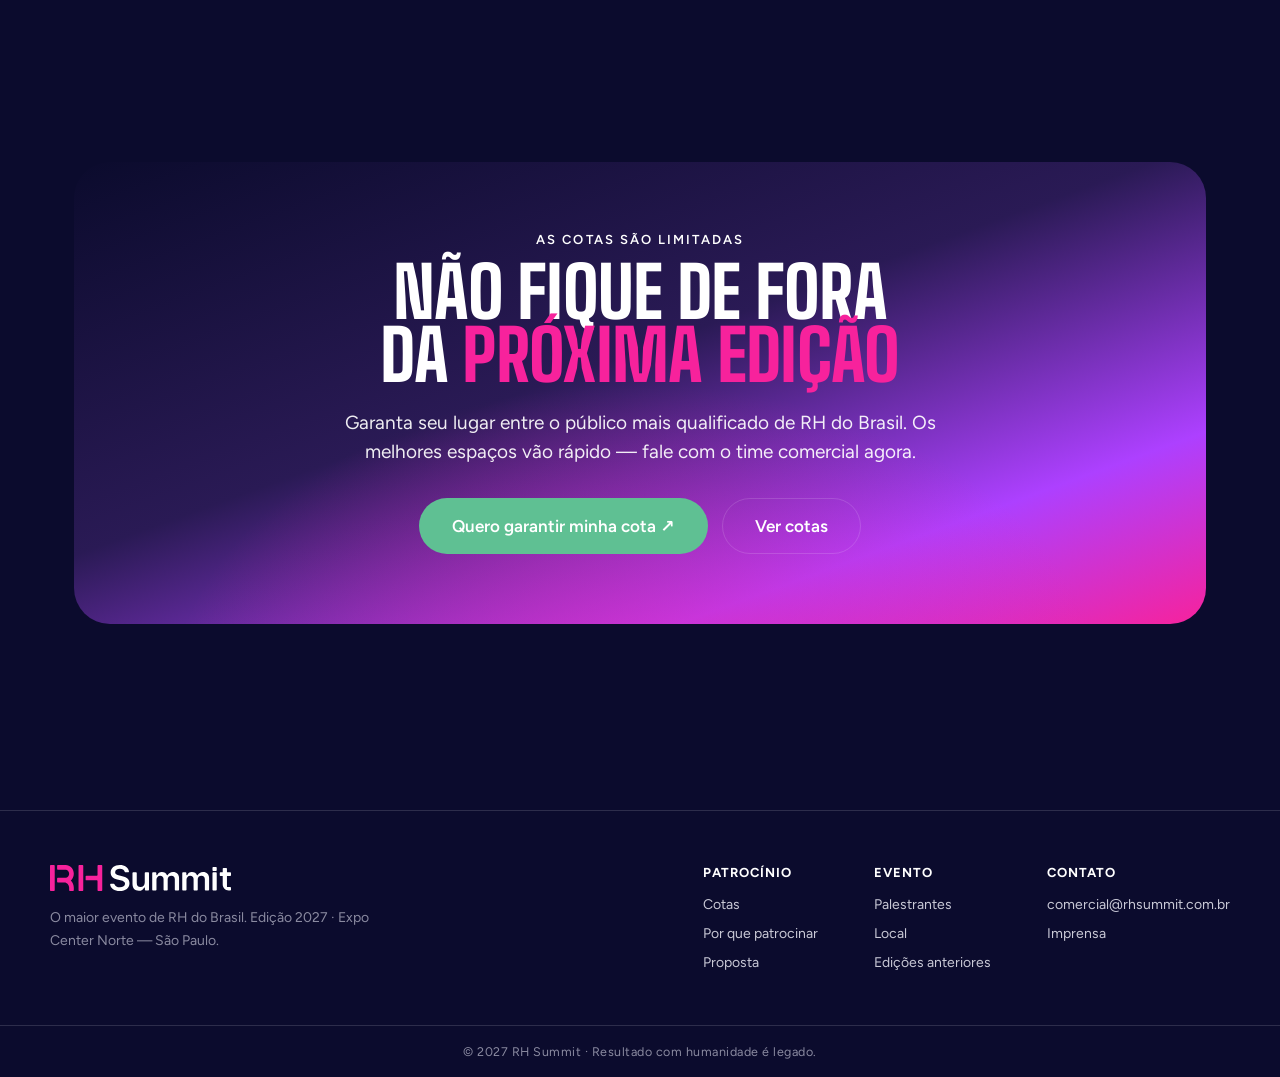
